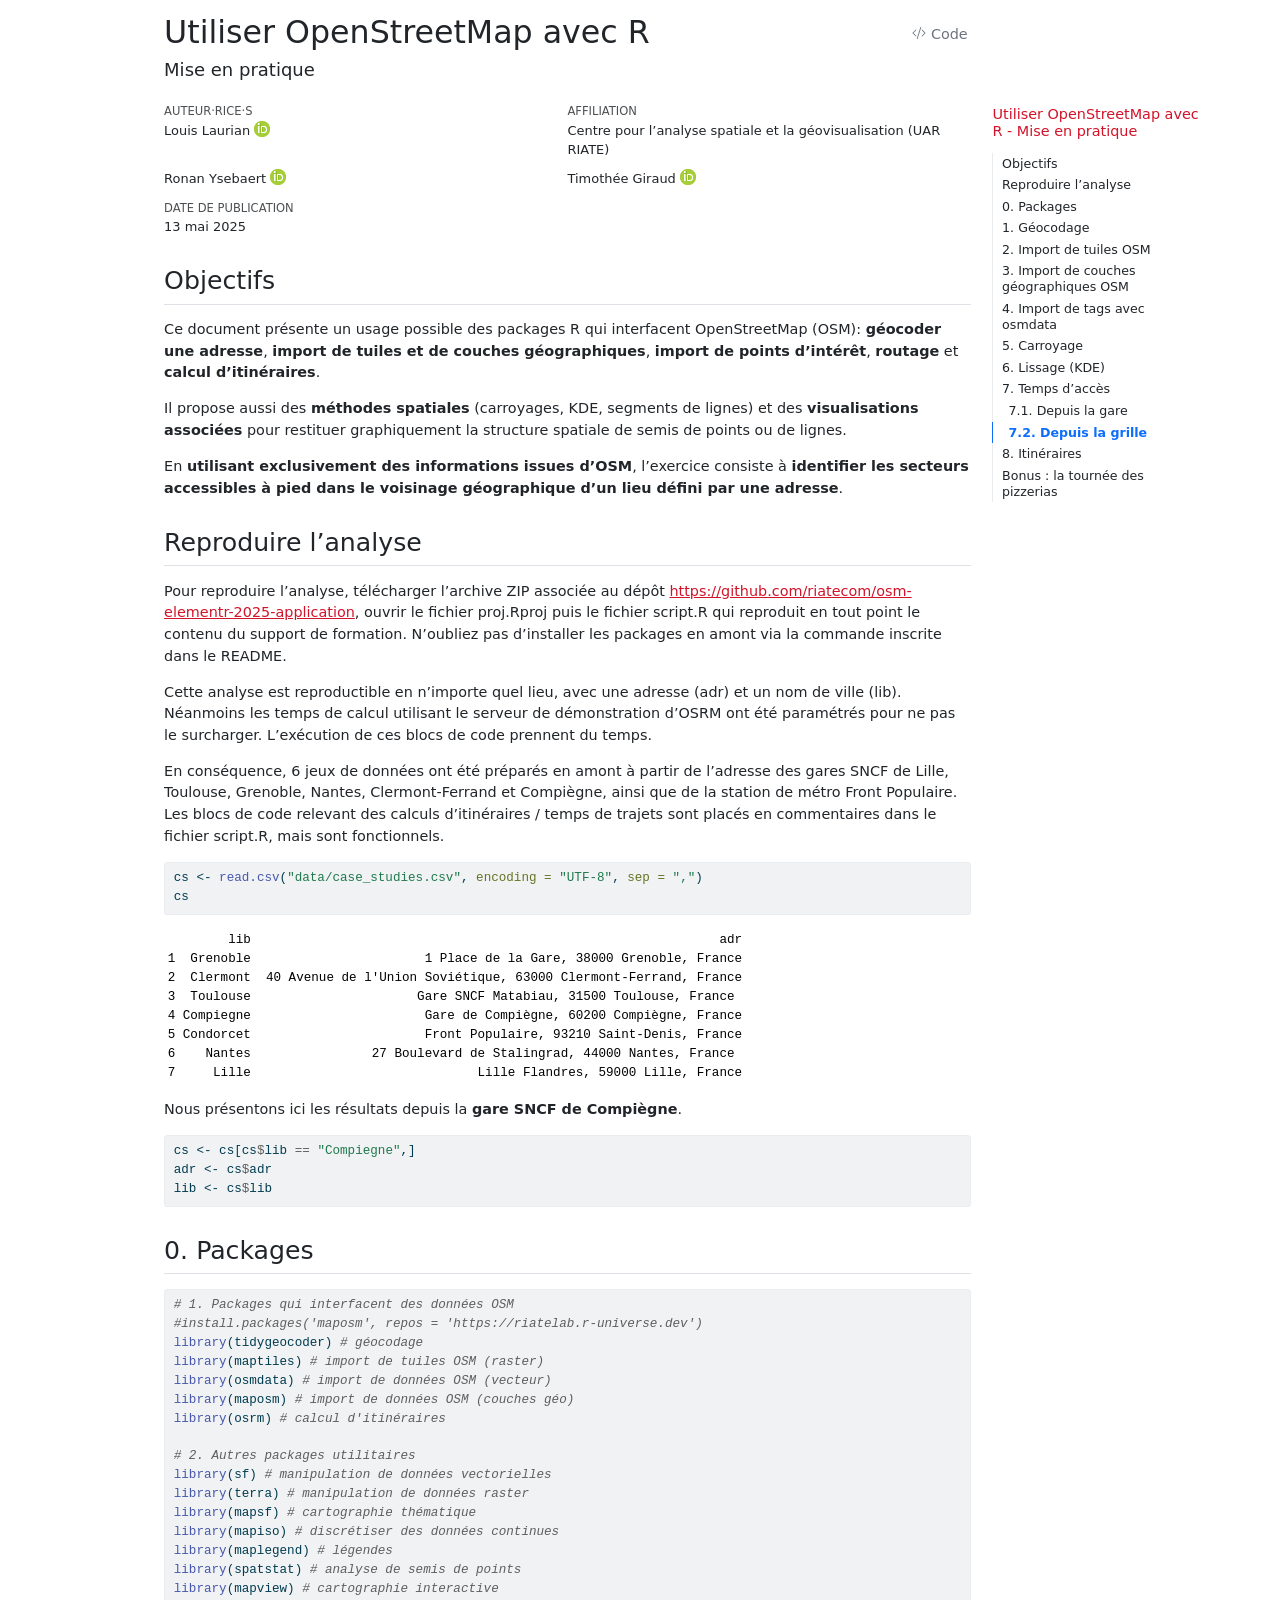
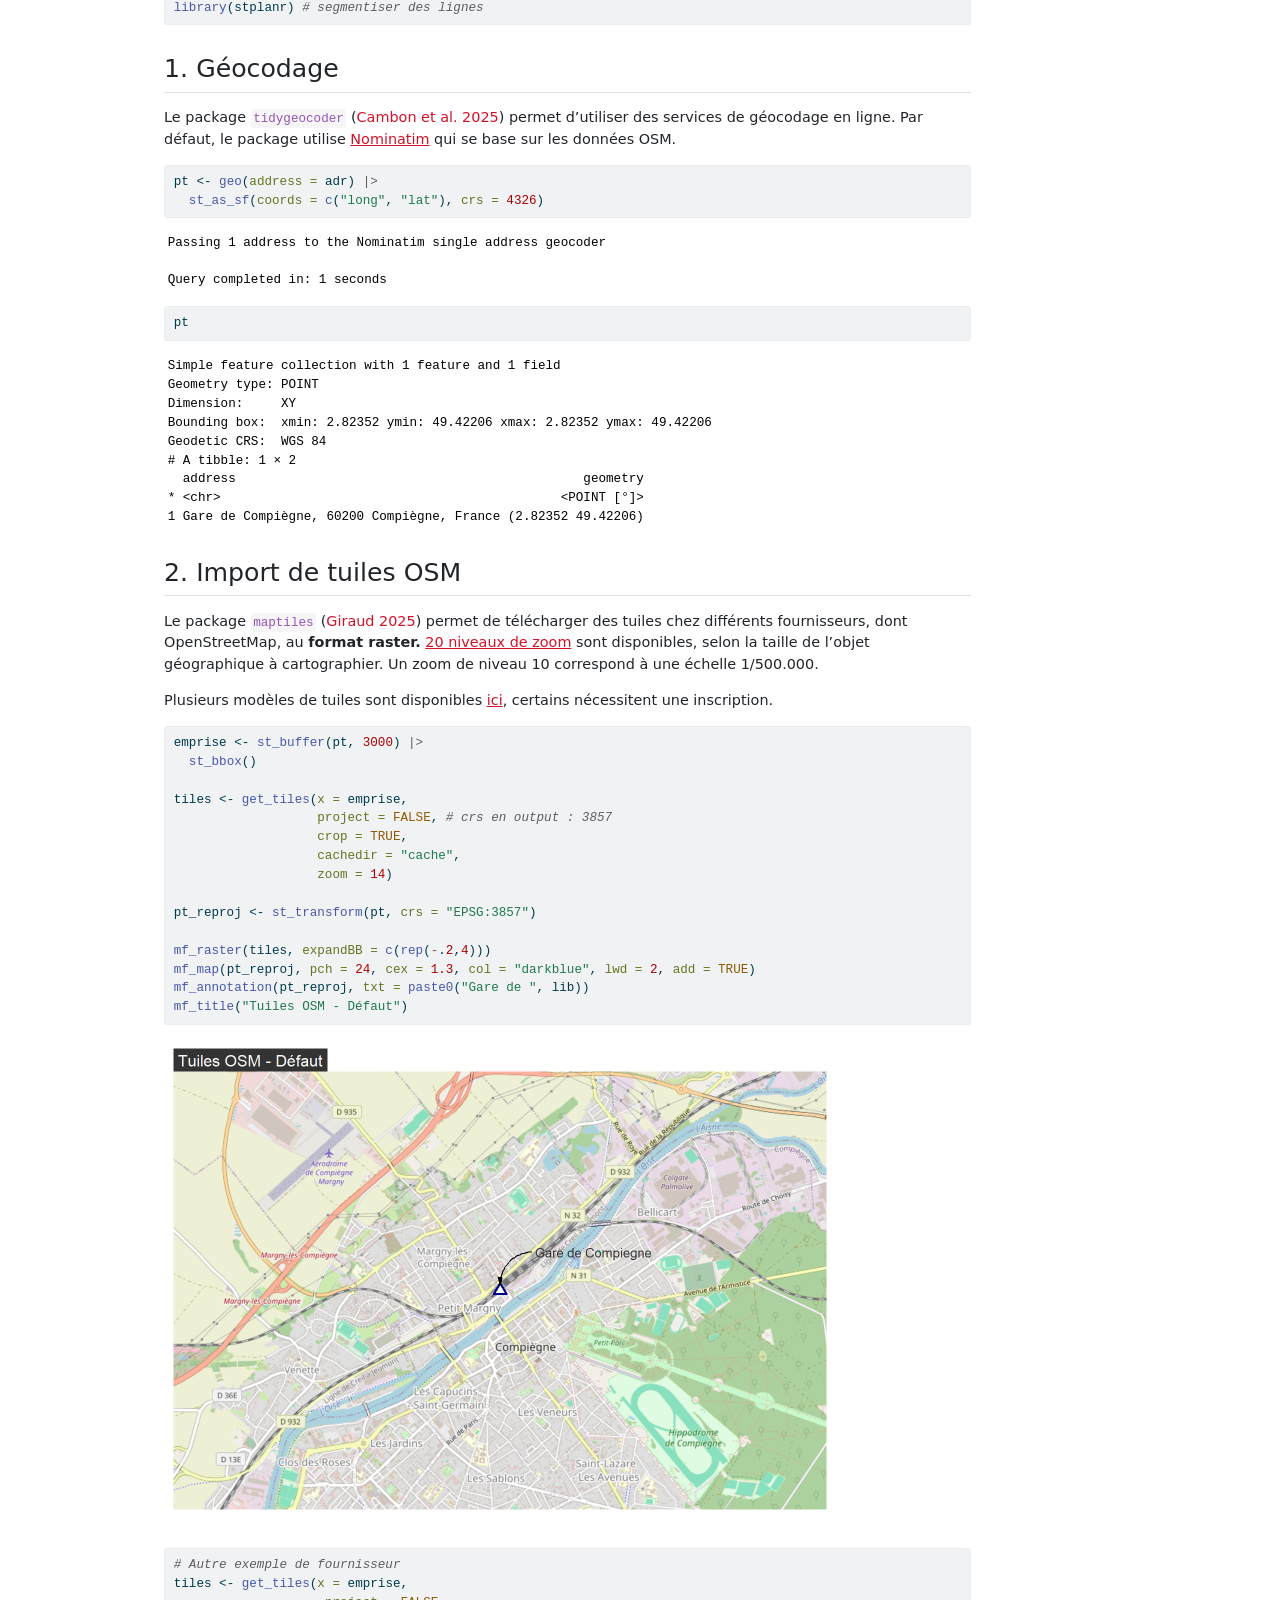
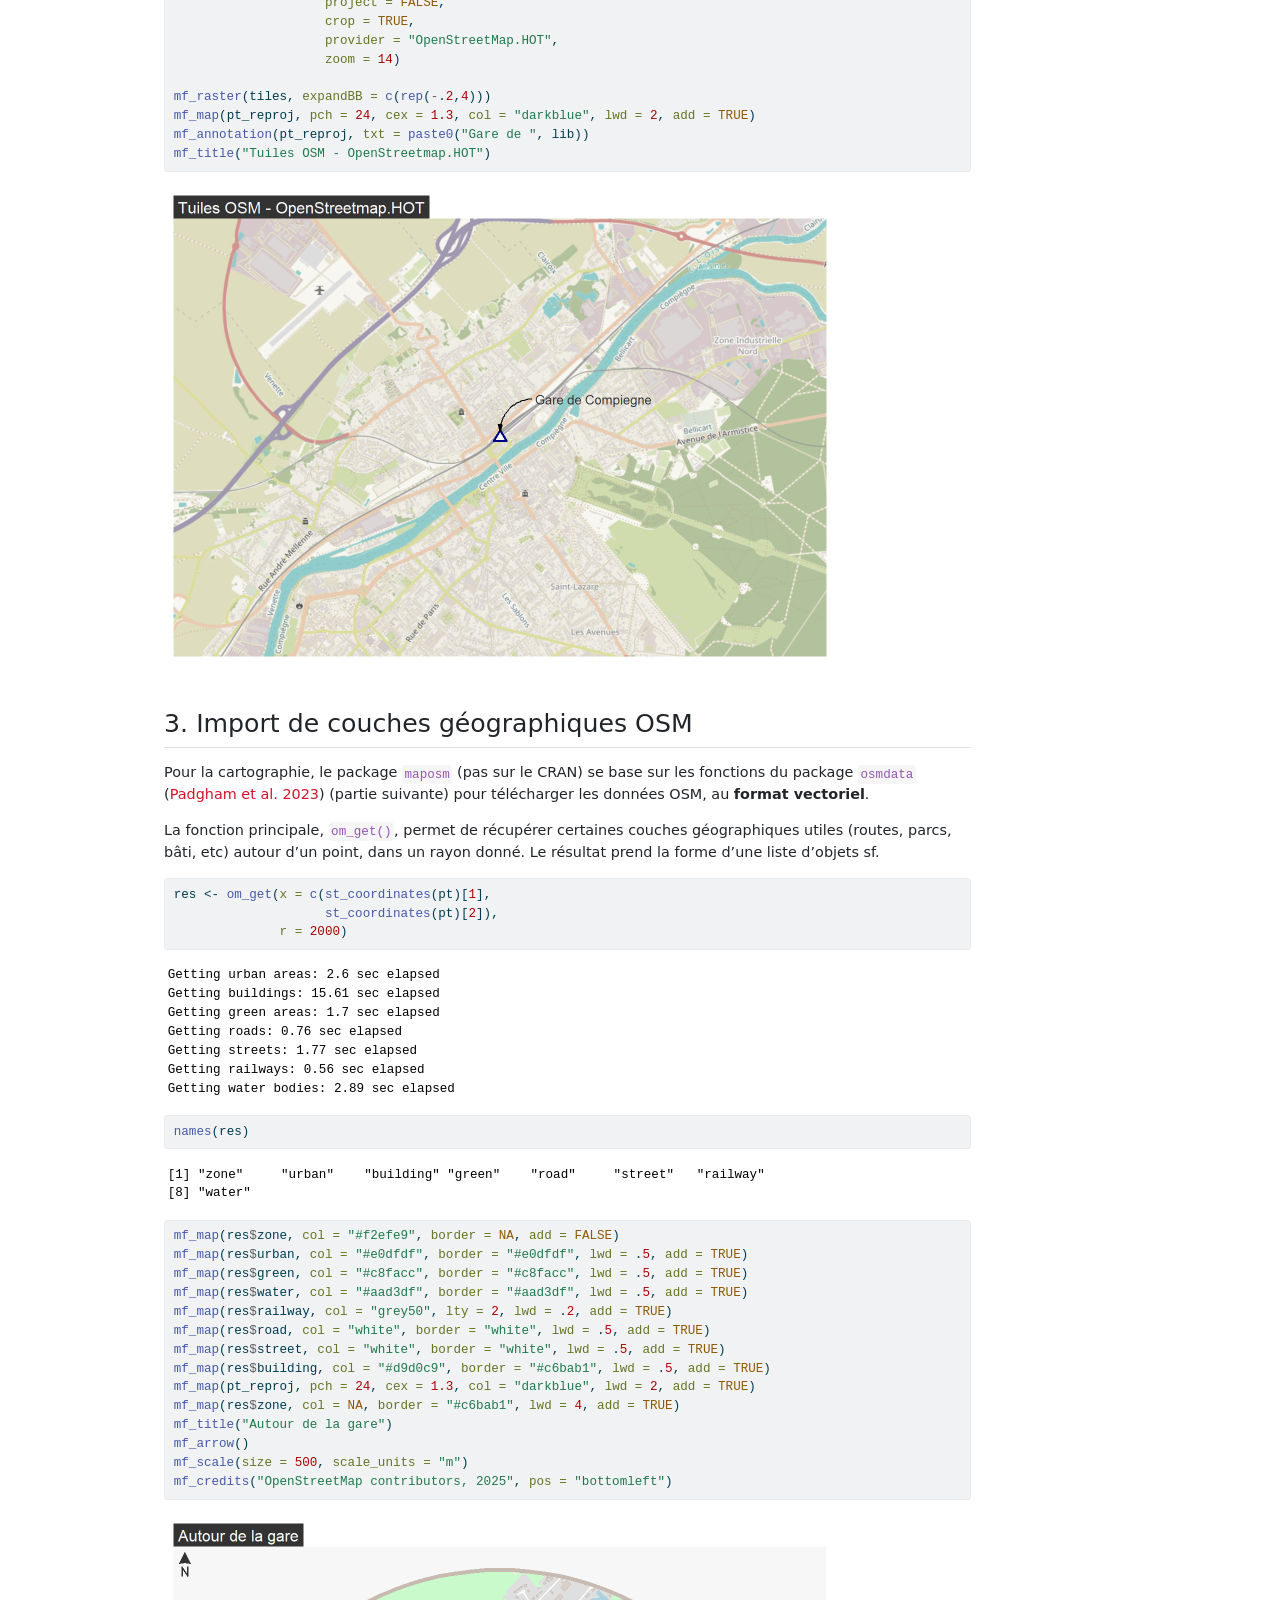
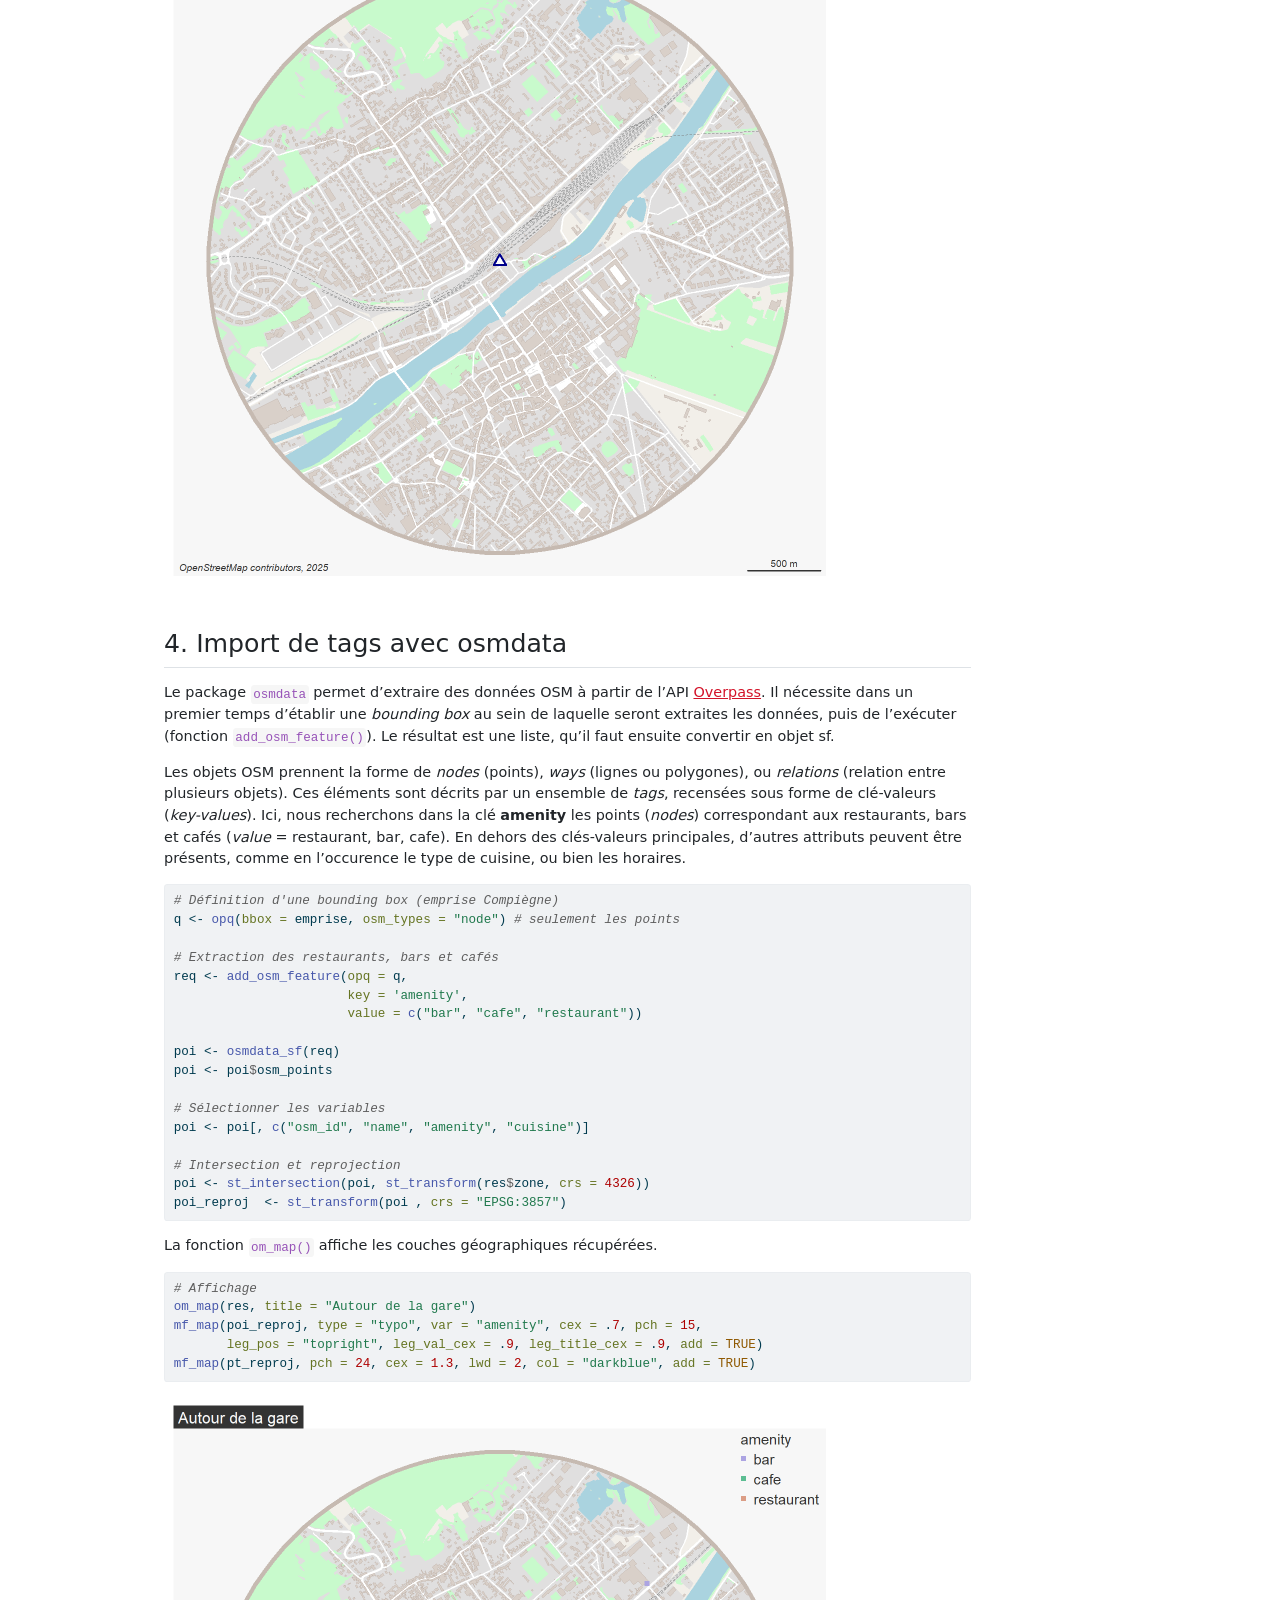
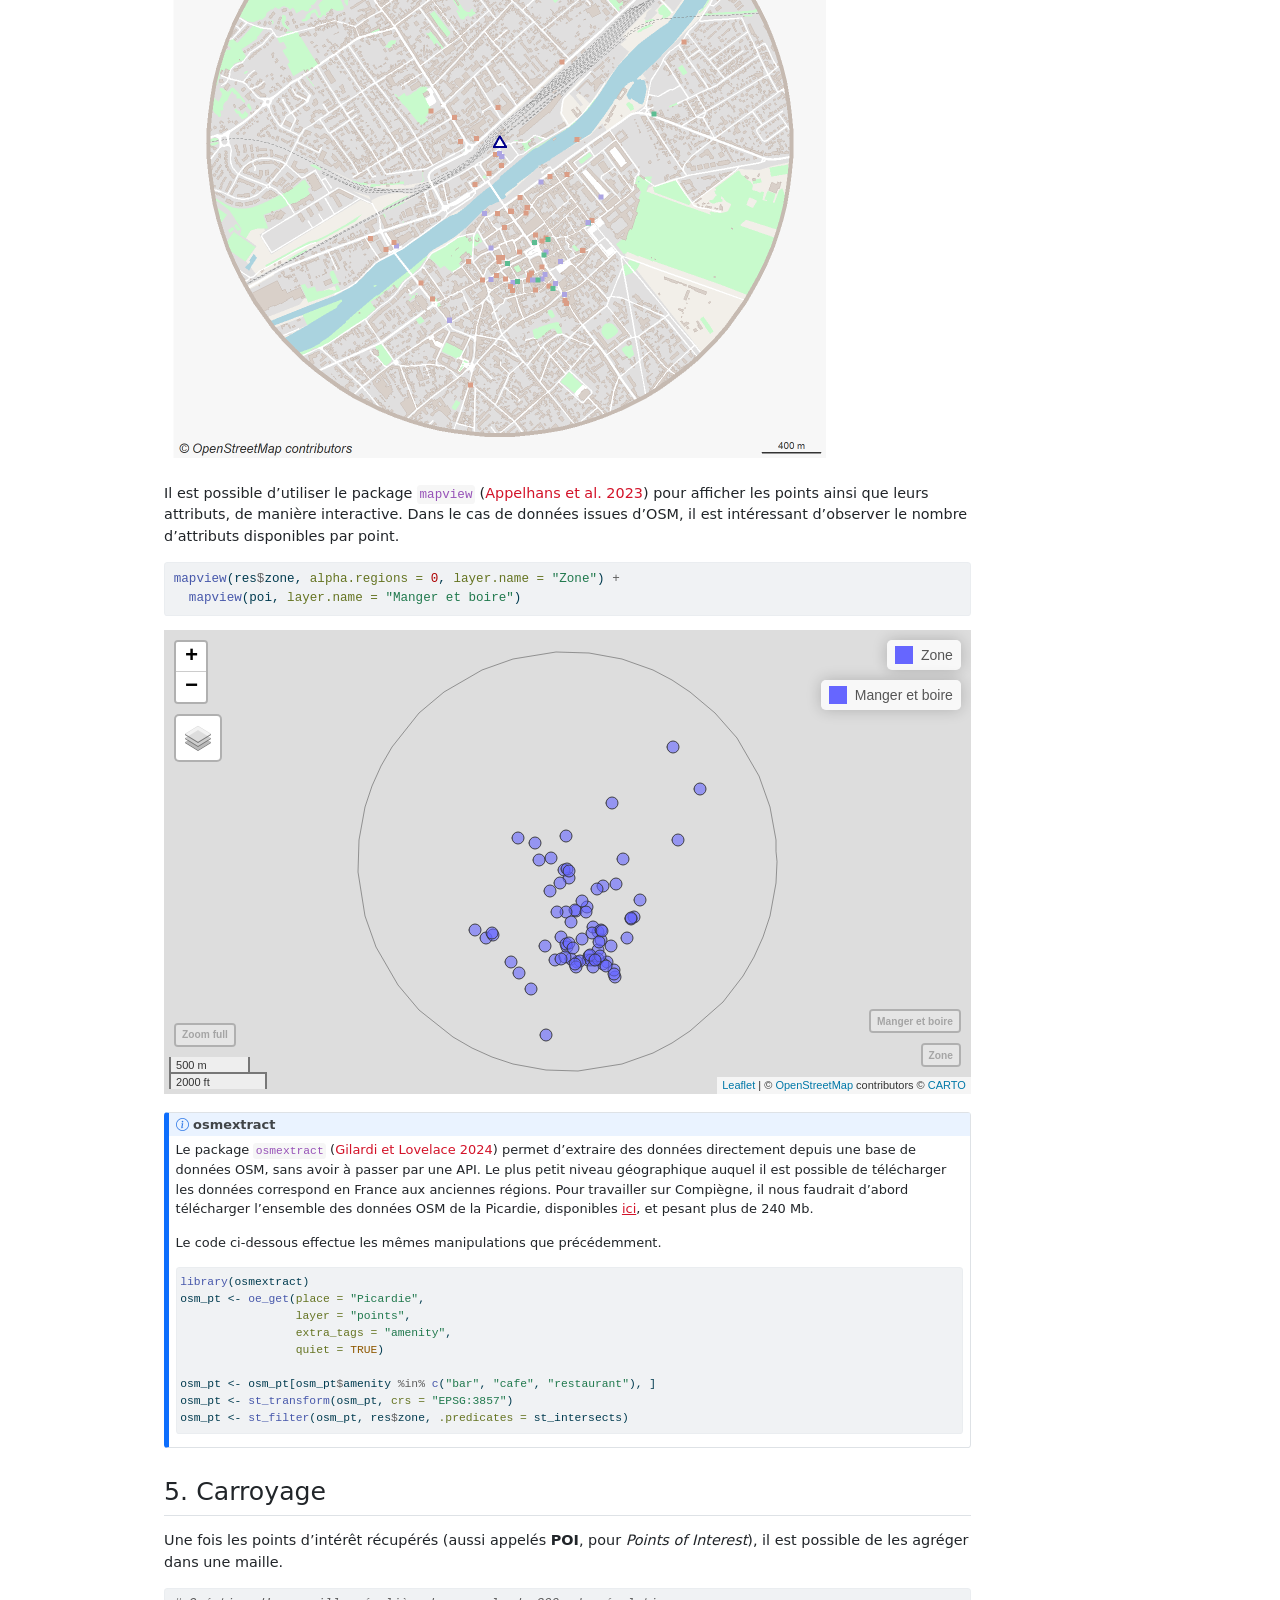
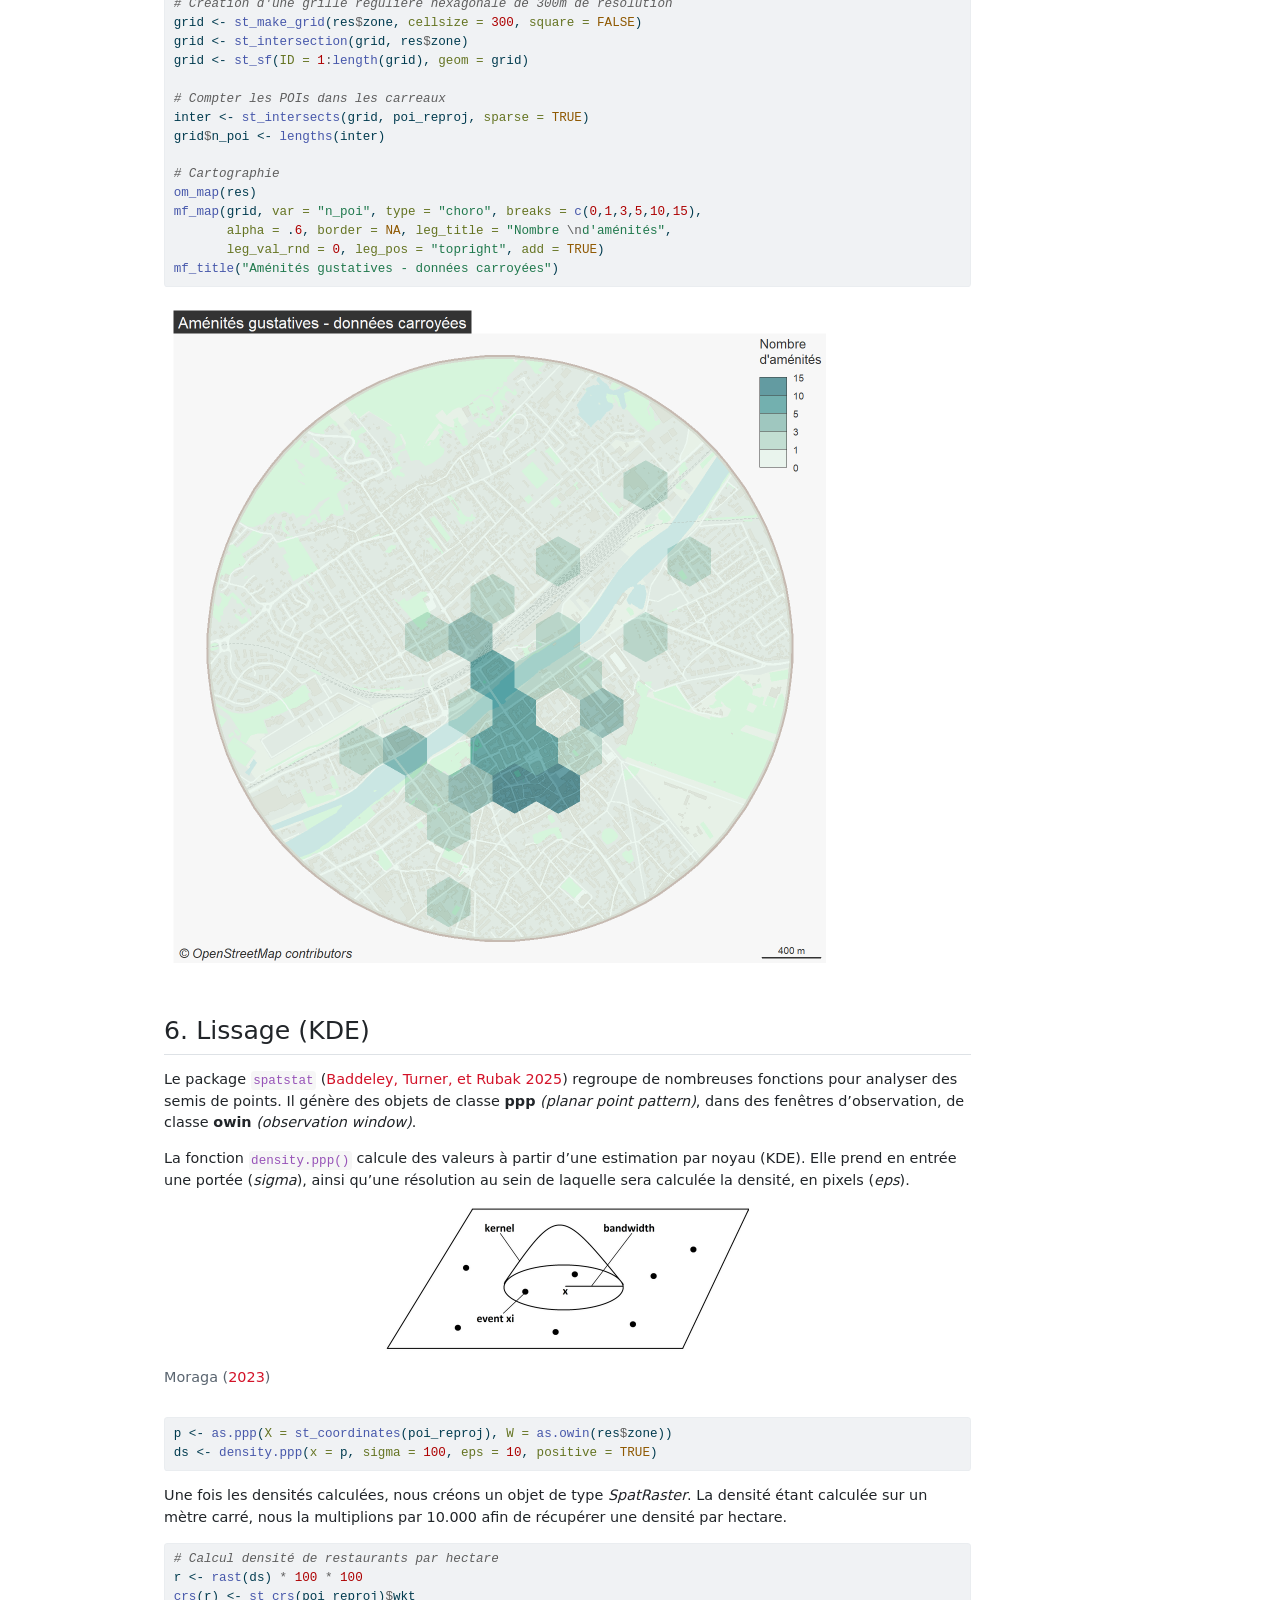
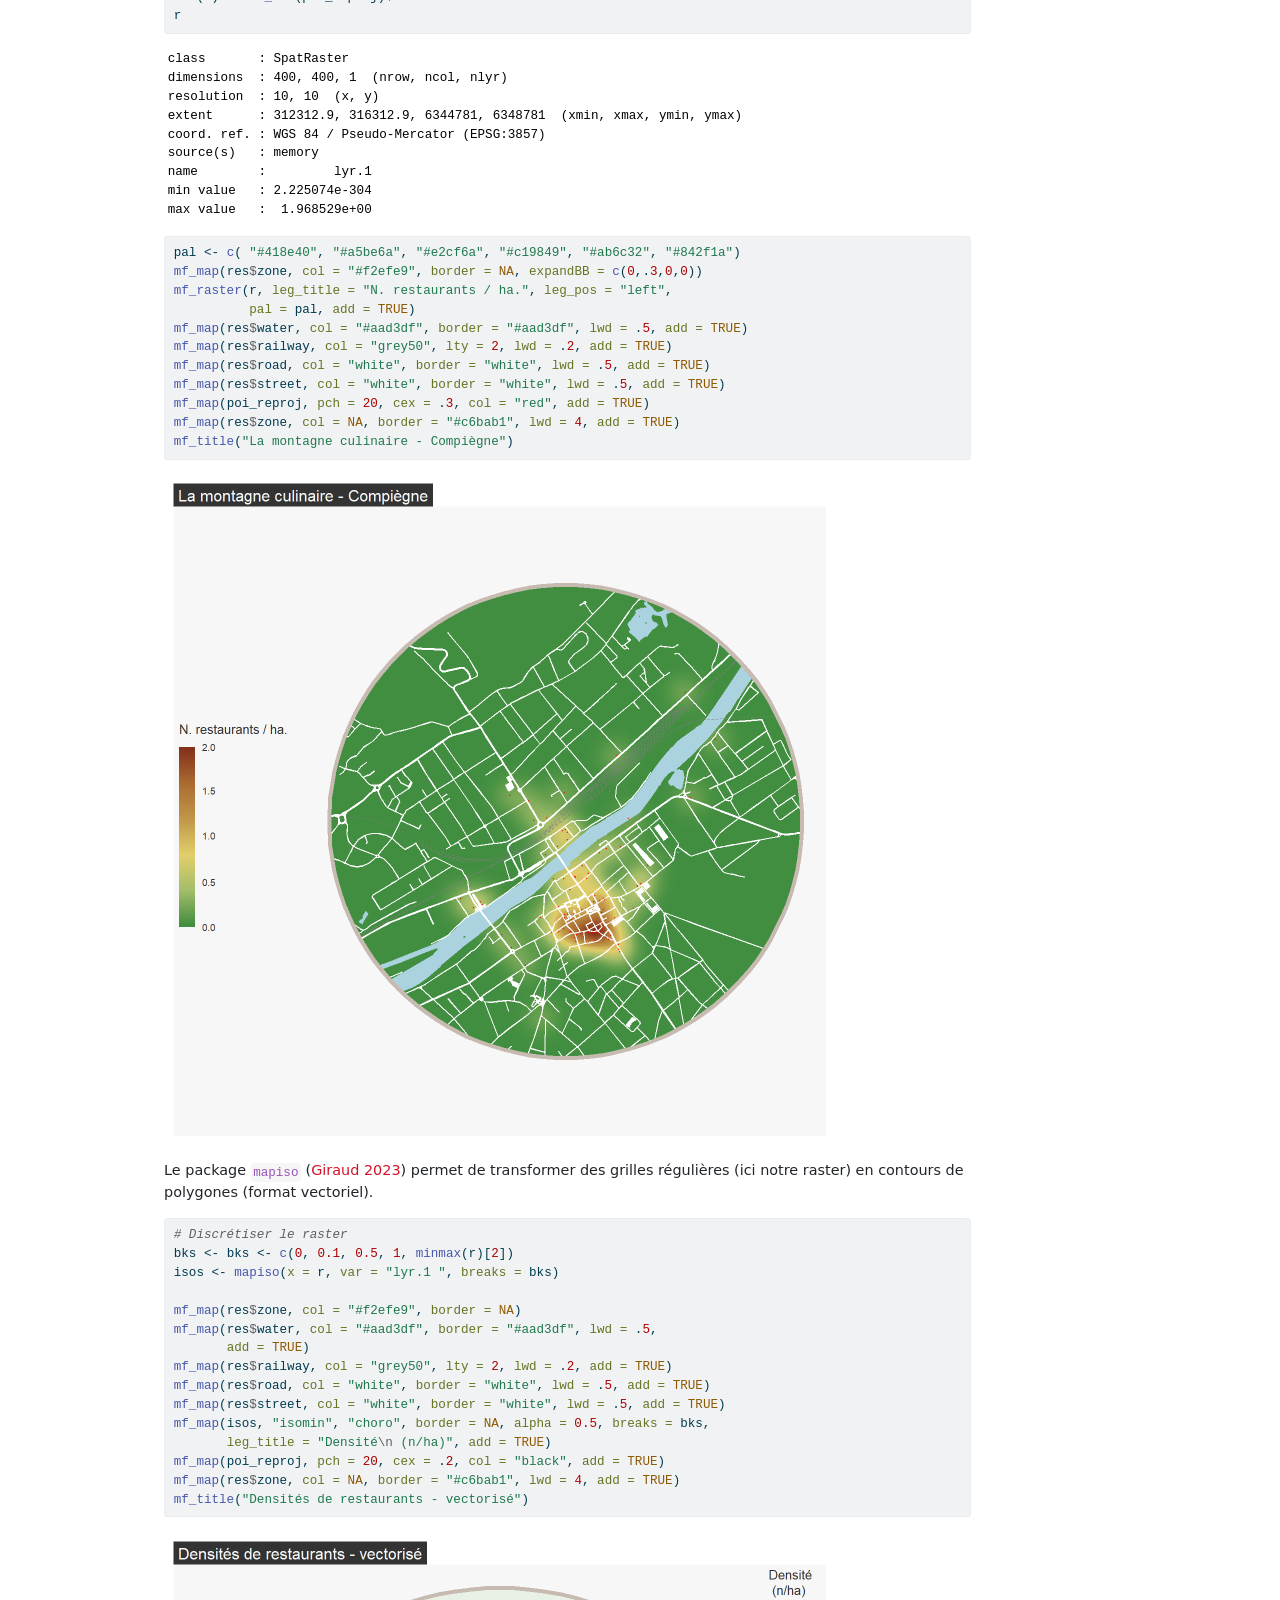
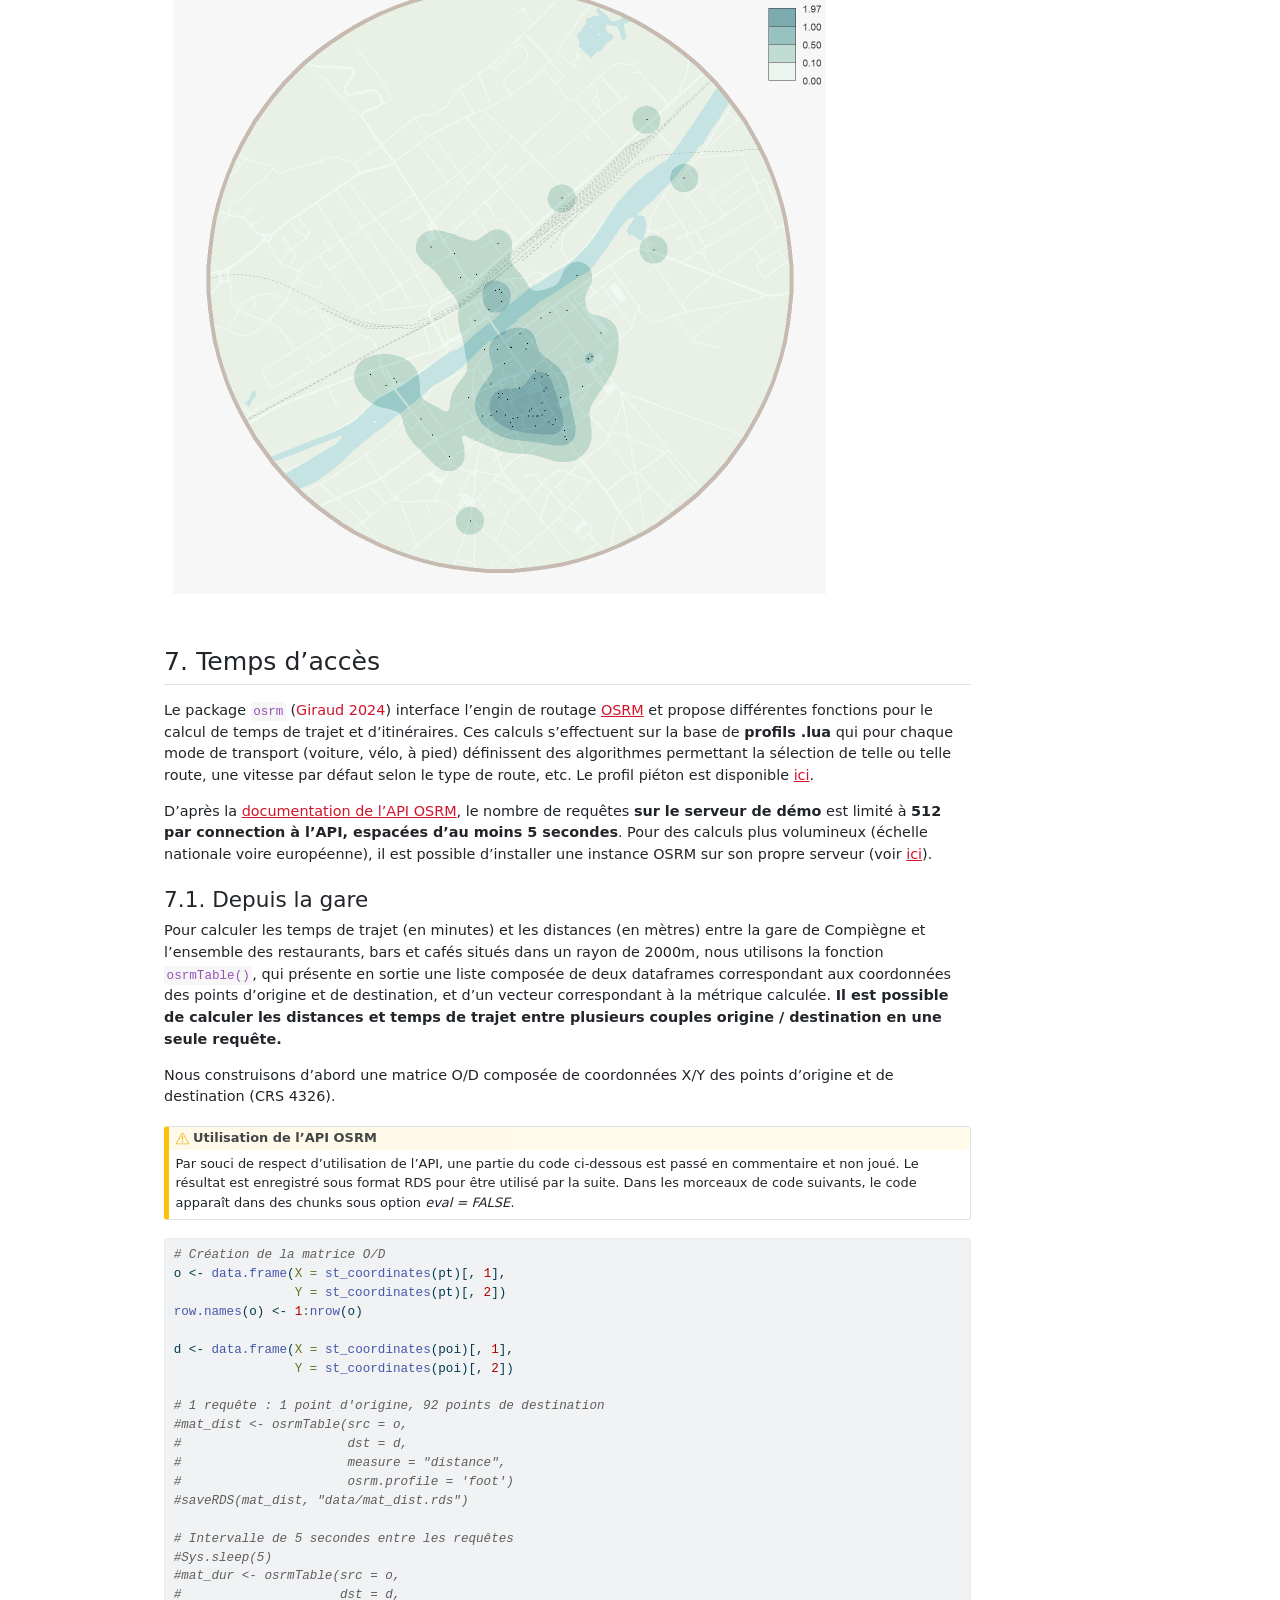
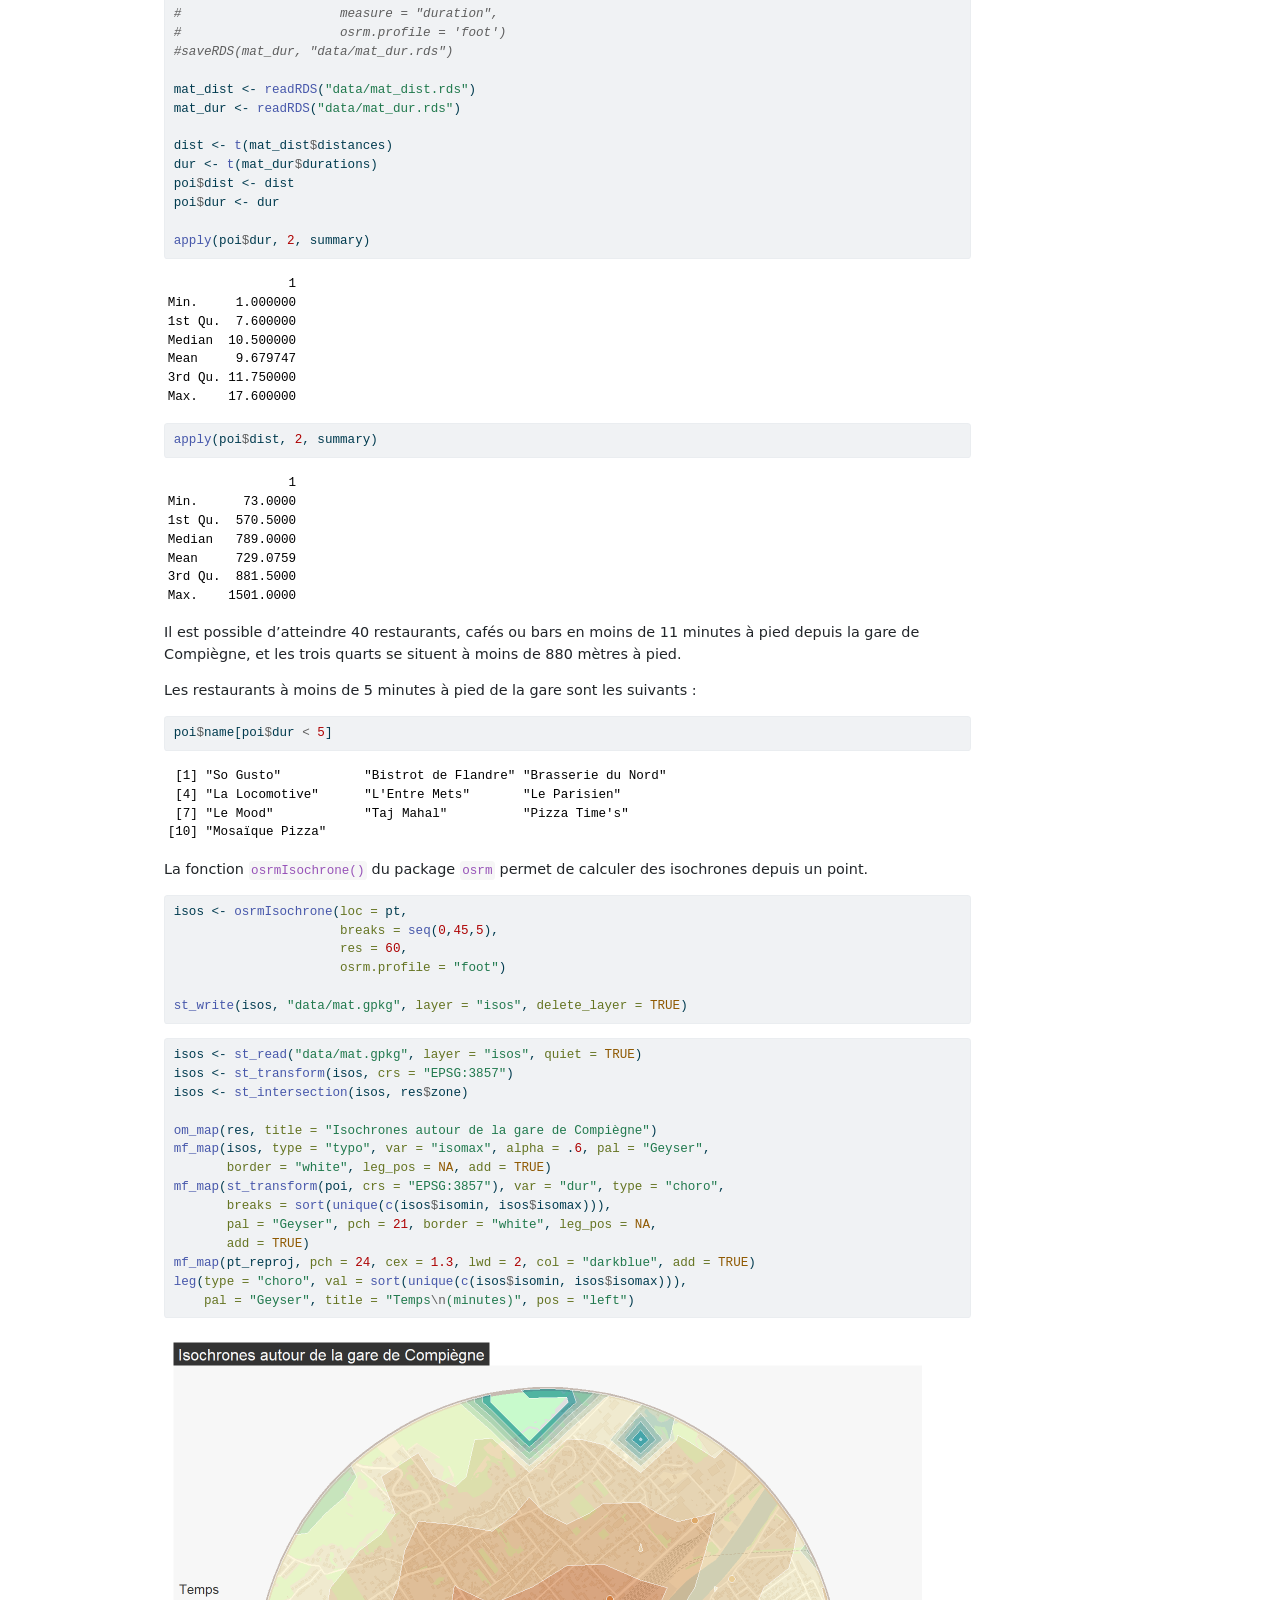
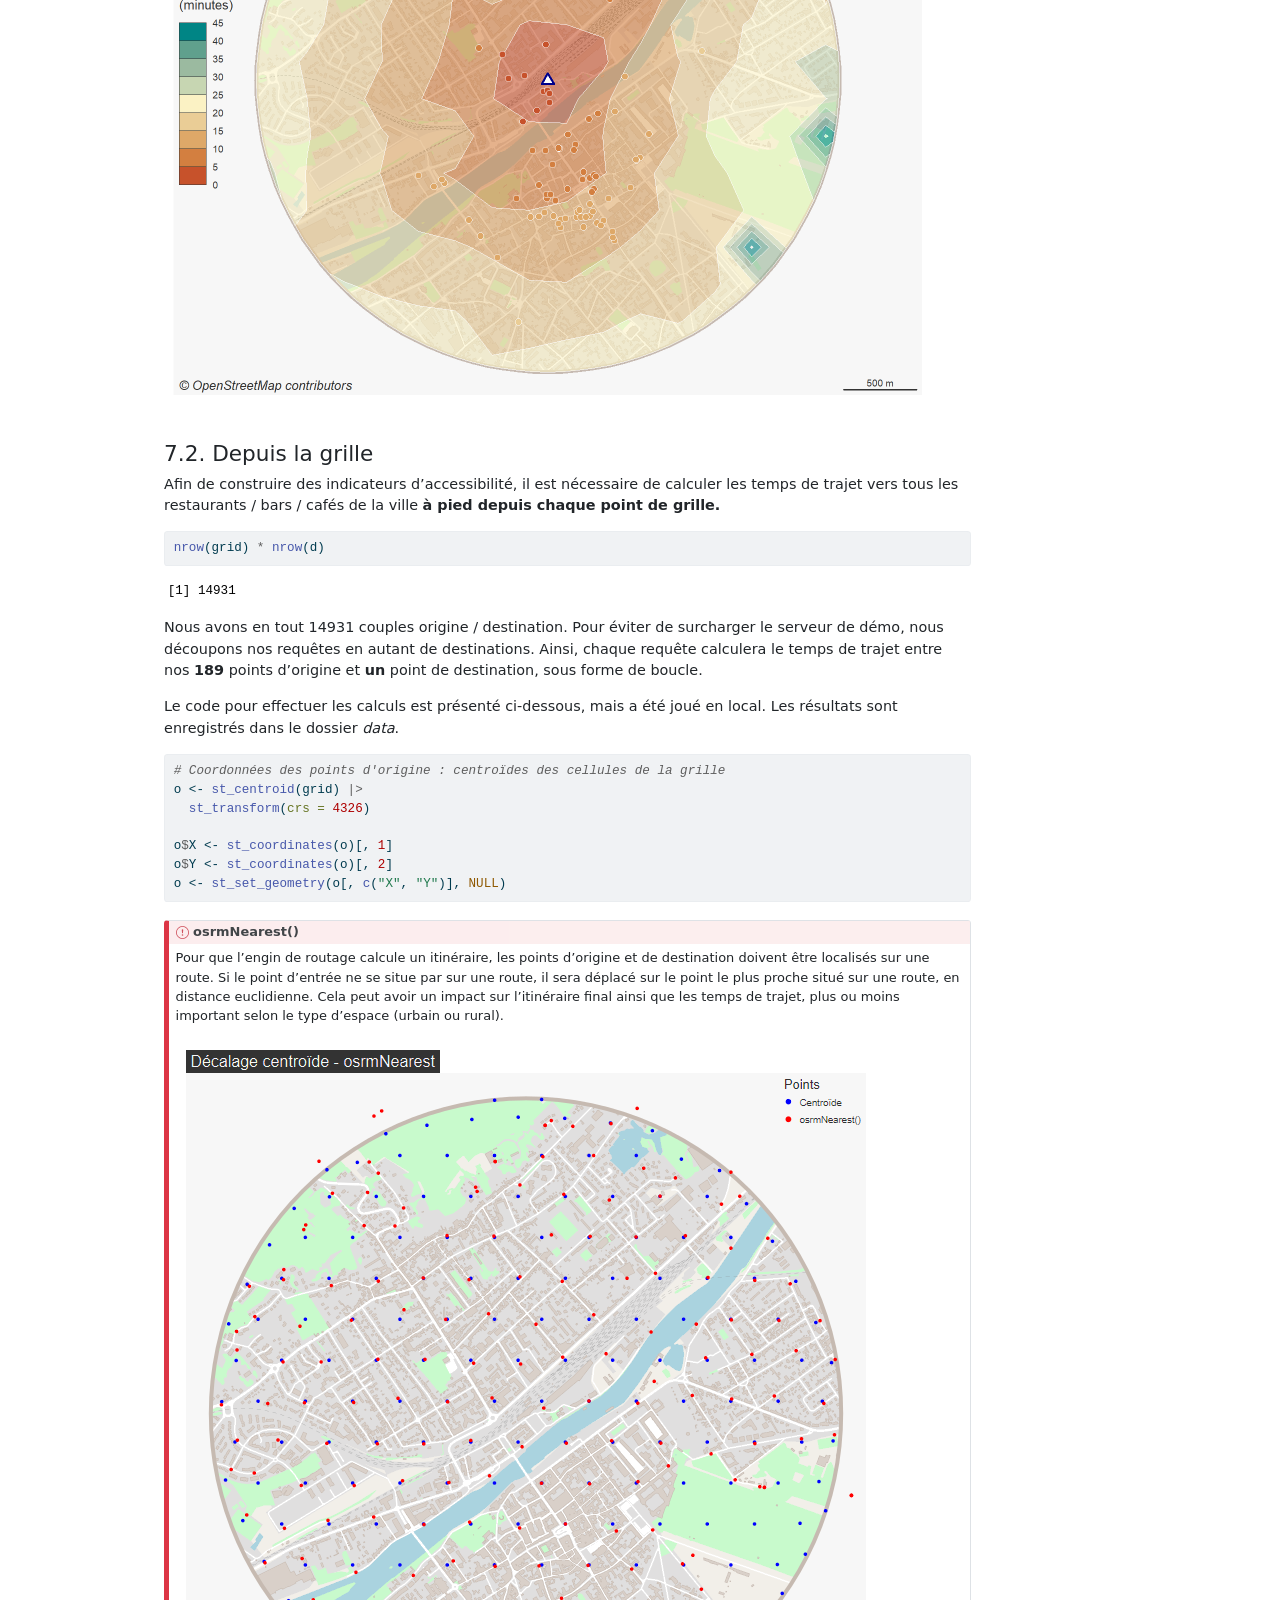
==== index.html @ 45db6214 "dernières retouches" ====
<!DOCTYPE html>
<html xmlns="http://www.w3.org/1999/xhtml" lang="fr" xml:lang="fr"><head>

<meta charset="utf-8">
<meta name="generator" content="quarto-1.2.313">

<meta name="viewport" content="width=device-width, initial-scale=1.0, user-scalable=yes">

<meta name="author" content="Louis Laurian">
<meta name="author" content="Ronan Ysebaert">
<meta name="author" content="Timothée Giraud">

<title>Utiliser OpenStreetMap avec R</title>
<style>
code{white-space: pre-wrap;}
span.smallcaps{font-variant: small-caps;}
div.columns{display: flex; gap: min(4vw, 1.5em);}
div.column{flex: auto; overflow-x: auto;}
div.hanging-indent{margin-left: 1.5em; text-indent: -1.5em;}
ul.task-list{list-style: none;}
ul.task-list li input[type="checkbox"] {
width: 0.8em;
margin: 0 0.8em 0.2em -1.6em;
vertical-align: middle;
}
pre > code.sourceCode { white-space: pre; position: relative; }
pre > code.sourceCode > span { display: inline-block; line-height: 1.25; }
pre > code.sourceCode > span:empty { height: 1.2em; }
.sourceCode { overflow: visible; }
code.sourceCode > span { color: inherit; text-decoration: inherit; }
div.sourceCode { margin: 1em 0; }
pre.sourceCode { margin: 0; }
@media screen {
div.sourceCode { overflow: auto; }
}
@media print {
pre > code.sourceCode { white-space: pre-wrap; }
pre > code.sourceCode > span { text-indent: -5em; padding-left: 5em; }
}
pre.numberSource code
{ counter-reset: source-line 0; }
pre.numberSource code > span
{ position: relative; left: -4em; counter-increment: source-line; }
pre.numberSource code > span > a:first-child::before
{ content: counter(source-line);
position: relative; left: -1em; text-align: right; vertical-align: baseline;
border: none; display: inline-block;
-webkit-touch-callout: none; -webkit-user-select: none;
-khtml-user-select: none; -moz-user-select: none;
-ms-user-select: none; user-select: none;
padding: 0 4px; width: 4em;
color: #aaaaaa;
}
pre.numberSource { margin-left: 3em; border-left: 1px solid #aaaaaa; padding-left: 4px; }
div.sourceCode
{ }
@media screen {
pre > code.sourceCode > span > a:first-child::before { text-decoration: underline; }
}
code span.al { color: #ff0000; font-weight: bold; } 
code span.an { color: #60a0b0; font-weight: bold; font-style: italic; } 
code span.at { color: #7d9029; } 
code span.bn { color: #40a070; } 
code span.bu { color: #008000; } 
code span.cf { color: #007020; font-weight: bold; } 
code span.ch { color: #4070a0; } 
code span.cn { color: #880000; } 
code span.co { color: #60a0b0; font-style: italic; } 
code span.cv { color: #60a0b0; font-weight: bold; font-style: italic; } 
code span.do { color: #ba2121; font-style: italic; } 
code span.dt { color: #902000; } 
code span.dv { color: #40a070; } 
code span.er { color: #ff0000; font-weight: bold; } 
code span.ex { } 
code span.fl { color: #40a070; } 
code span.fu { color: #06287e; } 
code span.im { color: #008000; font-weight: bold; } 
code span.in { color: #60a0b0; font-weight: bold; font-style: italic; } 
code span.kw { color: #007020; font-weight: bold; } 
code span.op { color: #666666; } 
code span.ot { color: #007020; } 
code span.pp { color: #bc7a00; } 
code span.sc { color: #4070a0; } 
code span.ss { color: #bb6688; } 
code span.st { color: #4070a0; } 
code span.va { color: #19177c; } 
code span.vs { color: #4070a0; } 
code span.wa { color: #60a0b0; font-weight: bold; font-style: italic; } 
div.csl-bib-body { }
div.csl-entry {
clear: both;
}
.hanging div.csl-entry {
margin-left:2em;
text-indent:-2em;
}
div.csl-left-margin {
min-width:2em;
float:left;
}
div.csl-right-inline {
margin-left:2em;
padding-left:1em;
}
div.csl-indent {
margin-left: 2em;
}
</style>


<script>/*!
 * clipboard.js v2.0.10
 * https://clipboardjs.com/
 *
 * Licensed MIT © Zeno Rocha
 */
!function(t,e){"object"==typeof exports&&"object"==typeof module?module.exports=e():"function"==typeof define&&define.amd?define([],e):"object"==typeof exports?exports.ClipboardJS=e():t.ClipboardJS=e()}(this,function(){return n={686:function(t,e,n){"use strict";n.d(e,{default:function(){return o}});var e=n(279),i=n.n(e),e=n(370),u=n.n(e),e=n(817),c=n.n(e);function a(t){try{return document.execCommand(t)}catch(t){return}}var f=function(t){t=c()(t);return a("cut"),t};var l=function(t){var e,n,o,r=1<arguments.length&&void 0!==arguments[1]?arguments[1]:{container:document.body},i="";return"string"==typeof t?(e=t,n="rtl"===document.documentElement.getAttribute("dir"),(o=document.createElement("textarea")).style.fontSize="12pt",o.style.border="0",o.style.padding="0",o.style.margin="0",o.style.position="absolute",o.style[n?"right":"left"]="-9999px",n=window.pageYOffset||document.documentElement.scrollTop,o.style.top="".concat(n,"px"),o.setAttribute("readonly",""),o.value=e,o=o,r.container.appendChild(o),i=c()(o),a("copy"),o.remove()):(i=c()(t),a("copy")),i};function r(t){return(r="function"==typeof Symbol&&"symbol"==typeof Symbol.iterator?function(t){return typeof t}:function(t){return t&&"function"==typeof Symbol&&t.constructor===Symbol&&t!==Symbol.prototype?"symbol":typeof t})(t)}var s=function(){var t=0<arguments.length&&void 0!==arguments[0]?arguments[0]:{},e=t.action,n=void 0===e?"copy":e,o=t.container,e=t.target,t=t.text;if("copy"!==n&&"cut"!==n)throw new Error('Invalid "action" value, use either "copy" or "cut"');if(void 0!==e){if(!e||"object"!==r(e)||1!==e.nodeType)throw new Error('Invalid "target" value, use a valid Element');if("copy"===n&&e.hasAttribute("disabled"))throw new Error('Invalid "target" attribute. Please use "readonly" instead of "disabled" attribute');if("cut"===n&&(e.hasAttribute("readonly")||e.hasAttribute("disabled")))throw new Error('Invalid "target" attribute. You can\'t cut text from elements with "readonly" or "disabled" attributes')}return t?l(t,{container:o}):e?"cut"===n?f(e):l(e,{container:o}):void 0};function p(t){return(p="function"==typeof Symbol&&"symbol"==typeof Symbol.iterator?function(t){return typeof t}:function(t){return t&&"function"==typeof Symbol&&t.constructor===Symbol&&t!==Symbol.prototype?"symbol":typeof t})(t)}function d(t,e){for(var n=0;n<e.length;n++){var o=e[n];o.enumerable=o.enumerable||!1,o.configurable=!0,"value"in o&&(o.writable=!0),Object.defineProperty(t,o.key,o)}}function y(t,e){return(y=Object.setPrototypeOf||function(t,e){return t.__proto__=e,t})(t,e)}function h(n){var o=function(){if("undefined"==typeof Reflect||!Reflect.construct)return!1;if(Reflect.construct.sham)return!1;if("function"==typeof Proxy)return!0;try{return Date.prototype.toString.call(Reflect.construct(Date,[],function(){})),!0}catch(t){return!1}}();return function(){var t,e=m(n);return t=o?(t=m(this).constructor,Reflect.construct(e,arguments,t)):e.apply(this,arguments),e=this,!(t=t)||"object"!==p(t)&&"function"!=typeof t?function(t){if(void 0!==t)return t;throw new ReferenceError("this hasn't been initialised - super() hasn't been called")}(e):t}}function m(t){return(m=Object.setPrototypeOf?Object.getPrototypeOf:function(t){return t.__proto__||Object.getPrototypeOf(t)})(t)}function v(t,e){t="data-clipboard-".concat(t);if(e.hasAttribute(t))return e.getAttribute(t)}var o=function(){!function(t,e){if("function"!=typeof e&&null!==e)throw new TypeError("Super expression must either be null or a function");t.prototype=Object.create(e&&e.prototype,{constructor:{value:t,writable:!0,configurable:!0}}),e&&y(t,e)}(r,i());var t,e,n,o=h(r);function r(t,e){var n;return function(t){if(!(t instanceof r))throw new TypeError("Cannot call a class as a function")}(this),(n=o.call(this)).resolveOptions(e),n.listenClick(t),n}return t=r,n=[{key:"copy",value:function(t){var e=1<arguments.length&&void 0!==arguments[1]?arguments[1]:{container:document.body};return l(t,e)}},{key:"cut",value:function(t){return f(t)}},{key:"isSupported",value:function(){var t=0<arguments.length&&void 0!==arguments[0]?arguments[0]:["copy","cut"],t="string"==typeof t?[t]:t,e=!!document.queryCommandSupported;return t.forEach(function(t){e=e&&!!document.queryCommandSupported(t)}),e}}],(e=[{key:"resolveOptions",value:function(){var t=0<arguments.length&&void 0!==arguments[0]?arguments[0]:{};this.action="function"==typeof t.action?t.action:this.defaultAction,this.target="function"==typeof t.target?t.target:this.defaultTarget,this.text="function"==typeof t.text?t.text:this.defaultText,this.container="object"===p(t.container)?t.container:document.body}},{key:"listenClick",value:function(t){var e=this;this.listener=u()(t,"click",function(t){return e.onClick(t)})}},{key:"onClick",value:function(t){var e=t.delegateTarget||t.currentTarget,n=this.action(e)||"copy",t=s({action:n,container:this.container,target:this.target(e),text:this.text(e)});this.emit(t?"success":"error",{action:n,text:t,trigger:e,clearSelection:function(){e&&e.focus(),document.activeElement.blur(),window.getSelection().removeAllRanges()}})}},{key:"defaultAction",value:function(t){return v("action",t)}},{key:"defaultTarget",value:function(t){t=v("target",t);if(t)return document.querySelector(t)}},{key:"defaultText",value:function(t){return v("text",t)}},{key:"destroy",value:function(){this.listener.destroy()}}])&&d(t.prototype,e),n&&d(t,n),r}()},828:function(t){var e;"undefined"==typeof Element||Element.prototype.matches||((e=Element.prototype).matches=e.matchesSelector||e.mozMatchesSelector||e.msMatchesSelector||e.oMatchesSelector||e.webkitMatchesSelector),t.exports=function(t,e){for(;t&&9!==t.nodeType;){if("function"==typeof t.matches&&t.matches(e))return t;t=t.parentNode}}},438:function(t,e,n){var u=n(828);function i(t,e,n,o,r){var i=function(e,n,t,o){return function(t){t.delegateTarget=u(t.target,n),t.delegateTarget&&o.call(e,t)}}.apply(this,arguments);return t.addEventListener(n,i,r),{destroy:function(){t.removeEventListener(n,i,r)}}}t.exports=function(t,e,n,o,r){return"function"==typeof t.addEventListener?i.apply(null,arguments):"function"==typeof n?i.bind(null,document).apply(null,arguments):("string"==typeof t&&(t=document.querySelectorAll(t)),Array.prototype.map.call(t,function(t){return i(t,e,n,o,r)}))}},879:function(t,n){n.node=function(t){return void 0!==t&&t instanceof HTMLElement&&1===t.nodeType},n.nodeList=function(t){var e=Object.prototype.toString.call(t);return void 0!==t&&("[object NodeList]"===e||"[object HTMLCollection]"===e)&&"length"in t&&(0===t.length||n.node(t[0]))},n.string=function(t){return"string"==typeof t||t instanceof String},n.fn=function(t){return"[object Function]"===Object.prototype.toString.call(t)}},370:function(t,e,n){var f=n(879),l=n(438);t.exports=function(t,e,n){if(!t&&!e&&!n)throw new Error("Missing required arguments");if(!f.string(e))throw new TypeError("Second argument must be a String");if(!f.fn(n))throw new TypeError("Third argument must be a Function");if(f.node(t))return c=e,a=n,(u=t).addEventListener(c,a),{destroy:function(){u.removeEventListener(c,a)}};if(f.nodeList(t))return o=t,r=e,i=n,Array.prototype.forEach.call(o,function(t){t.addEventListener(r,i)}),{destroy:function(){Array.prototype.forEach.call(o,function(t){t.removeEventListener(r,i)})}};if(f.string(t))return t=t,e=e,n=n,l(document.body,t,e,n);throw new TypeError("First argument must be a String, HTMLElement, HTMLCollection, or NodeList");var o,r,i,u,c,a}},817:function(t){t.exports=function(t){var e,n="SELECT"===t.nodeName?(t.focus(),t.value):"INPUT"===t.nodeName||"TEXTAREA"===t.nodeName?((e=t.hasAttribute("readonly"))||t.setAttribute("readonly",""),t.select(),t.setSelectionRange(0,t.value.length),e||t.removeAttribute("readonly"),t.value):(t.hasAttribute("contenteditable")&&t.focus(),n=window.getSelection(),(e=document.createRange()).selectNodeContents(t),n.removeAllRanges(),n.addRange(e),n.toString());return n}},279:function(t){function e(){}e.prototype={on:function(t,e,n){var o=this.e||(this.e={});return(o[t]||(o[t]=[])).push({fn:e,ctx:n}),this},once:function(t,e,n){var o=this;function r(){o.off(t,r),e.apply(n,arguments)}return r._=e,this.on(t,r,n)},emit:function(t){for(var e=[].slice.call(arguments,1),n=((this.e||(this.e={}))[t]||[]).slice(),o=0,r=n.length;o<r;o++)n[o].fn.apply(n[o].ctx,e);return this},off:function(t,e){var n=this.e||(this.e={}),o=n[t],r=[];if(o&&e)for(var i=0,u=o.length;i<u;i++)o[i].fn!==e&&o[i].fn._!==e&&r.push(o[i]);return r.length?n[t]=r:delete n[t],this}},t.exports=e,t.exports.TinyEmitter=e}},r={},o.n=function(t){var e=t&&t.__esModule?function(){return t.default}:function(){return t};return o.d(e,{a:e}),e},o.d=function(t,e){for(var n in e)o.o(e,n)&&!o.o(t,n)&&Object.defineProperty(t,n,{enumerable:!0,get:e[n]})},o.o=function(t,e){return Object.prototype.hasOwnProperty.call(t,e)},o(686).default;function o(t){if(r[t])return r[t].exports;var e=r[t]={exports:{}};return n[t](e,e.exports,o),e.exports}var n,r});</script>
<script>const sectionChanged = new CustomEvent("quarto-sectionChanged", {
  detail: {},
  bubbles: true,
  cancelable: false,
  composed: false,
});

window.document.addEventListener("DOMContentLoaded", function (_event) {
  const tocEl = window.document.querySelector('nav.toc-active[role="doc-toc"]');
  const sidebarEl = window.document.getElementById("quarto-sidebar");
  const leftTocEl = window.document.getElementById("quarto-sidebar-toc-left");
  const marginSidebarEl = window.document.getElementById(
    "quarto-margin-sidebar"
  );
  // function to determine whether the element has a previous sibling that is active
  const prevSiblingIsActiveLink = (el) => {
    const sibling = el.previousElementSibling;
    if (sibling && sibling.tagName === "A") {
      return sibling.classList.contains("active");
    } else {
      return false;
    }
  };

  // fire slideEnter for bootstrap tab activations (for htmlwidget resize behavior)
  function fireSlideEnter(e) {
    const event = window.document.createEvent("Event");
    event.initEvent("slideenter", true, true);
    window.document.dispatchEvent(event);
  }
  const tabs = window.document.querySelectorAll('a[data-bs-toggle="tab"]');
  tabs.forEach((tab) => {
    tab.addEventListener("shown.bs.tab", fireSlideEnter);
  });

  // fire slideEnter for tabby tab activations (for htmlwidget resize behavior)
  document.addEventListener("tabby", fireSlideEnter, false);

  // Track scrolling and mark TOC links as active
  // get table of contents and sidebar (bail if we don't have at least one)
  const tocLinks = tocEl
    ? [...tocEl.querySelectorAll("a[data-scroll-target]")]
    : [];
  const makeActive = (link) => tocLinks[link].classList.add("active");
  const removeActive = (link) => tocLinks[link].classList.remove("active");
  const removeAllActive = () =>
    [...Array(tocLinks.length).keys()].forEach((link) => removeActive(link));

  // activate the anchor for a section associated with this TOC entry
  tocLinks.forEach((link) => {
    link.addEventListener("click", () => {
      if (link.href.indexOf("#") !== -1) {
        const anchor = link.href.split("#")[1];
        const heading = window.document.querySelector(
          `[data-anchor-id=${anchor}]`
        );
        if (heading) {
          // Add the class
          heading.classList.add("reveal-anchorjs-link");

          // function to show the anchor
          const handleMouseout = () => {
            heading.classList.remove("reveal-anchorjs-link");
            heading.removeEventListener("mouseout", handleMouseout);
          };

          // add a function to clear the anchor when the user mouses out of it
          heading.addEventListener("mouseout", handleMouseout);
        }
      }
    });
  });

  const sections = tocLinks.map((link) => {
    const target = link.getAttribute("data-scroll-target");
    if (target.startsWith("#")) {
      return window.document.getElementById(decodeURI(`${target.slice(1)}`));
    } else {
      return window.document.querySelector(decodeURI(`${target}`));
    }
  });

  const sectionMargin = 200;
  let currentActive = 0;
  // track whether we've initialized state the first time
  let init = false;

  const updateActiveLink = () => {
    // The index from bottom to top (e.g. reversed list)
    let sectionIndex = -1;
    if (
      window.innerHeight + window.pageYOffset >=
      window.document.body.offsetHeight
    ) {
      sectionIndex = 0;
    } else {
      sectionIndex = [...sections].reverse().findIndex((section) => {
        if (section) {
          return window.pageYOffset >= section.offsetTop - sectionMargin;
        } else {
          return false;
        }
      });
    }
    if (sectionIndex > -1) {
      const current = sections.length - sectionIndex - 1;
      if (current !== currentActive) {
        removeAllActive();
        currentActive = current;
        makeActive(current);
        if (init) {
          window.dispatchEvent(sectionChanged);
        }
        init = true;
      }
    }
  };

  const inHiddenRegion = (top, bottom, hiddenRegions) => {
    for (const region of hiddenRegions) {
      if (top <= region.bottom && bottom >= region.top) {
        return true;
      }
    }
    return false;
  };

  const categorySelector = "header.quarto-title-block .quarto-category";
  const activateCategories = (href) => {
    // Find any categories
    // Surround them with a link pointing back to:
    // #category=Authoring
    try {
      const categoryEls = window.document.querySelectorAll(categorySelector);
      for (const categoryEl of categoryEls) {
        const categoryText = categoryEl.textContent;
        if (categoryText) {
          const link = `${href}#category=${encodeURIComponent(categoryText)}`;
          const linkEl = window.document.createElement("a");
          linkEl.setAttribute("href", link);
          for (const child of categoryEl.childNodes) {
            linkEl.append(child);
          }
          categoryEl.appendChild(linkEl);
        }
      }
    } catch {
      // Ignore errors
    }
  };
  function hasTitleCategories() {
    return window.document.querySelector(categorySelector) !== null;
  }

  function offsetRelativeUrl(url) {
    const offset = getMeta("quarto:offset");
    return offset ? offset + url : url;
  }

  function offsetAbsoluteUrl(url) {
    const offset = getMeta("quarto:offset");
    const baseUrl = new URL(offset, window.location);

    const projRelativeUrl = url.replace(baseUrl, "");
    if (projRelativeUrl.startsWith("/")) {
      return projRelativeUrl;
    } else {
      return "/" + projRelativeUrl;
    }
  }

  // read a meta tag value
  function getMeta(metaName) {
    const metas = window.document.getElementsByTagName("meta");
    for (let i = 0; i < metas.length; i++) {
      if (metas[i].getAttribute("name") === metaName) {
        return metas[i].getAttribute("content");
      }
    }
    return "";
  }

  async function findAndActivateCategories() {
    const currentPagePath = offsetAbsoluteUrl(window.location.href);
    const response = await fetch(offsetRelativeUrl("listings.json"));
    if (response.status == 200) {
      return response.json().then(function (listingPaths) {
        const listingHrefs = [];
        for (const listingPath of listingPaths) {
          const pathWithoutLeadingSlash = listingPath.listing.substring(1);
          for (const item of listingPath.items) {
            if (
              item === currentPagePath ||
              item === currentPagePath + "index.html"
            ) {
              // Resolve this path against the offset to be sure
              // we already are using the correct path to the listing
              // (this adjusts the listing urls to be rooted against
              // whatever root the page is actually running against)
              const relative = offsetRelativeUrl(pathWithoutLeadingSlash);
              const baseUrl = window.location;
              const resolvedPath = new URL(relative, baseUrl);
              listingHrefs.push(resolvedPath.pathname);
              break;
            }
          }
        }

        // Look up the tree for a nearby linting and use that if we find one
        const nearestListing = findNearestParentListing(
          offsetAbsoluteUrl(window.location.pathname),
          listingHrefs
        );
        if (nearestListing) {
          activateCategories(nearestListing);
        } else {
          // See if the referrer is a listing page for this item
          const referredRelativePath = offsetAbsoluteUrl(document.referrer);
          const referrerListing = listingHrefs.find((listingHref) => {
            const isListingReferrer =
              listingHref === referredRelativePath ||
              listingHref === referredRelativePath + "index.html";
            return isListingReferrer;
          });

          if (referrerListing) {
            // Try to use the referrer if possible
            activateCategories(referrerListing);
          } else if (listingHrefs.length > 0) {
            // Otherwise, just fall back to the first listing
            activateCategories(listingHrefs[0]);
          }
        }
      });
    }
  }
  if (hasTitleCategories()) {
    findAndActivateCategories();
  }

  const findNearestParentListing = (href, listingHrefs) => {
    if (!href || !listingHrefs) {
      return undefined;
    }
    // Look up the tree for a nearby linting and use that if we find one
    const relativeParts = href.substring(1).split("/");
    while (relativeParts.length > 0) {
      const path = relativeParts.join("/");
      for (const listingHref of listingHrefs) {
        if (listingHref.startsWith(path)) {
          return listingHref;
        }
      }
      relativeParts.pop();
    }

    return undefined;
  };

  const manageSidebarVisiblity = (el, placeholderDescriptor) => {
    let isVisible = true;

    return (hiddenRegions) => {
      if (el === null) {
        return;
      }

      // Find the last element of the TOC
      const lastChildEl = el.lastElementChild;

      if (lastChildEl) {
        // Find the top and bottom o the element that is being managed
        const elTop = el.offsetTop;
        const elBottom =
          elTop + lastChildEl.offsetTop + lastChildEl.offsetHeight;

        // Converts the sidebar to a menu
        const convertToMenu = () => {
          for (const child of el.children) {
            child.style.opacity = 0;
            child.style.overflow = "hidden";
          }

          const toggleContainer = window.document.createElement("div");
          toggleContainer.style.width = "100%";
          toggleContainer.classList.add("zindex-over-content");
          toggleContainer.classList.add("quarto-sidebar-toggle");
          toggleContainer.classList.add("headroom-target"); // Marks this to be managed by headeroom
          toggleContainer.id = placeholderDescriptor.id;
          toggleContainer.style.position = "fixed";

          const toggleIcon = window.document.createElement("i");
          toggleIcon.classList.add("quarto-sidebar-toggle-icon");
          toggleIcon.classList.add("bi");
          toggleIcon.classList.add("bi-caret-down-fill");

          const toggleTitle = window.document.createElement("div");
          const titleEl = window.document.body.querySelector(
            placeholderDescriptor.titleSelector
          );
          if (titleEl) {
            toggleTitle.append(titleEl.innerText, toggleIcon);
          }
          toggleTitle.classList.add("zindex-over-content");
          toggleTitle.classList.add("quarto-sidebar-toggle-title");
          toggleContainer.append(toggleTitle);

          const toggleContents = window.document.createElement("div");
          toggleContents.classList = el.classList;
          toggleContents.classList.add("zindex-over-content");
          toggleContents.classList.add("quarto-sidebar-toggle-contents");
          for (const child of el.children) {
            if (child.id === "toc-title") {
              continue;
            }

            const clone = child.cloneNode(true);
            clone.style.opacity = 1;
            clone.style.display = null;
            toggleContents.append(clone);
          }
          toggleContents.style.height = "0px";
          toggleContainer.append(toggleContents);
          el.parentElement.prepend(toggleContainer);

          // Process clicks
          let tocShowing = false;
          // Allow the caller to control whether this is dismissed
          // when it is clicked (e.g. sidebar navigation supports
          // opening and closing the nav tree, so don't dismiss on click)
          const clickEl = placeholderDescriptor.dismissOnClick
            ? toggleContainer
            : toggleTitle;

          const closeToggle = () => {
            if (tocShowing) {
              toggleContainer.classList.remove("expanded");
              toggleContents.style.height = "0px";
              tocShowing = false;
            }
          };

          const positionToggle = () => {
            // position the element (top left of parent, same width as parent)
            const elRect = el.getBoundingClientRect();
            toggleContainer.style.left = `${elRect.left}px`;
            toggleContainer.style.top = `${elRect.top}px`;
            toggleContainer.style.width = `${elRect.width}px`;
          };

          // Get rid of any expanded toggle if the user scrolls
          window.document.addEventListener(
            "scroll",
            throttle(() => {
              closeToggle();
            }, 50)
          );

          // Handle positioning of the toggle
          window.addEventListener(
            "resize",
            throttle(() => {
              positionToggle();
            }, 50)
          );
          positionToggle();

          // Process the click
          clickEl.onclick = () => {
            if (!tocShowing) {
              toggleContainer.classList.add("expanded");
              toggleContents.style.height = null;
              tocShowing = true;
            } else {
              closeToggle();
            }
          };
        };

        // Converts a sidebar from a menu back to a sidebar
        const convertToSidebar = () => {
          for (const child of el.children) {
            child.style.opacity = 1;
            child.style.overflow = null;
          }

          const placeholderEl = window.document.getElementById(
            placeholderDescriptor.id
          );
          if (placeholderEl) {
            placeholderEl.remove();
          }

          el.classList.remove("rollup");
        };

        if (isReaderMode()) {
          convertToMenu();
          isVisible = false;
        } else {
          if (!isVisible) {
            // If the element is current not visible reveal if there are
            // no conflicts with overlay regions
            if (!inHiddenRegion(elTop, elBottom, hiddenRegions)) {
              convertToSidebar();
              isVisible = true;
            }
          } else {
            // If the element is visible, hide it if it conflicts with overlay regions
            // and insert a placeholder toggle (or if we're in reader mode)
            if (inHiddenRegion(elTop, elBottom, hiddenRegions)) {
              convertToMenu();
              isVisible = false;
            }
          }
        }
      }
    };
  };

  // Find any conflicting margin elements and add margins to the
  // top to prevent overlap
  const marginChildren = window.document.querySelectorAll(
    ".column-margin.column-container > * "
  );

  nexttick(() => {
    let lastBottom = 0;
    for (const marginChild of marginChildren) {
      const top = marginChild.getBoundingClientRect().top + window.scrollY;
      if (top < lastBottom) {
        const margin = lastBottom - top;
        marginChild.style.marginTop = `${margin}px`;
      }
      const styles = window.getComputedStyle(marginChild);
      const marginTop = parseFloat(styles["marginTop"]);

      lastBottom = top + marginChild.getBoundingClientRect().height + marginTop;
    }
  });

  // Manage the visibility of the toc and the sidebar
  const marginScrollVisibility = manageSidebarVisiblity(marginSidebarEl, {
    id: "quarto-toc-toggle",
    titleSelector: "#toc-title",
    dismissOnClick: true,
  });
  const sidebarScrollVisiblity = manageSidebarVisiblity(sidebarEl, {
    id: "quarto-sidebarnav-toggle",
    titleSelector: ".title",
    dismissOnClick: false,
  });
  let tocLeftScrollVisibility;
  if (leftTocEl) {
    tocLeftScrollVisibility = manageSidebarVisiblity(leftTocEl, {
      id: "quarto-lefttoc-toggle",
      titleSelector: "#toc-title",
      dismissOnClick: true,
    });
  }

  // Find the first element that uses formatting in special columns
  const conflictingEls = window.document.body.querySelectorAll(
    '[class^="column-"], [class*=" column-"], aside, [class*="margin-caption"], [class*=" margin-caption"], [class*="margin-ref"], [class*=" margin-ref"]'
  );

  // Filter all the possibly conflicting elements into ones
  // the do conflict on the left or ride side
  const arrConflictingEls = Array.from(conflictingEls);
  const leftSideConflictEls = arrConflictingEls.filter((el) => {
    if (el.tagName === "ASIDE") {
      return false;
    }
    return Array.from(el.classList).find((className) => {
      return (
        className !== "column-body" &&
        className.startsWith("column-") &&
        !className.endsWith("right") &&
        !className.endsWith("container") &&
        className !== "column-margin"
      );
    });
  });
  const rightSideConflictEls = arrConflictingEls.filter((el) => {
    if (el.tagName === "ASIDE") {
      return true;
    }

    const hasMarginCaption = Array.from(el.classList).find((className) => {
      return className == "margin-caption";
    });
    if (hasMarginCaption) {
      return true;
    }

    return Array.from(el.classList).find((className) => {
      return (
        className !== "column-body" &&
        !className.endsWith("container") &&
        className.startsWith("column-") &&
        !className.endsWith("left")
      );
    });
  });

  const kOverlapPaddingSize = 10;
  function toRegions(els) {
    return els.map((el) => {
      const top =
        el.getBoundingClientRect().top +
        document.documentElement.scrollTop -
        kOverlapPaddingSize;
      return {
        top,
        bottom: top + el.scrollHeight + 2 * kOverlapPaddingSize,
      };
    });
  }

  const hideOverlappedSidebars = () => {
    marginScrollVisibility(toRegions(rightSideConflictEls));
    sidebarScrollVisiblity(toRegions(leftSideConflictEls));
    if (tocLeftScrollVisibility) {
      tocLeftScrollVisibility(toRegions(leftSideConflictEls));
    }
  };

  window.quartoToggleReader = () => {
    // Applies a slow class (or removes it)
    // to update the transition speed
    const slowTransition = (slow) => {
      const manageTransition = (id, slow) => {
        const el = document.getElementById(id);
        if (el) {
          if (slow) {
            el.classList.add("slow");
          } else {
            el.classList.remove("slow");
          }
        }
      };

      manageTransition("TOC", slow);
      manageTransition("quarto-sidebar", slow);
    };

    const readerMode = !isReaderMode();
    setReaderModeValue(readerMode);

    // If we're entering reader mode, slow the transition
    if (readerMode) {
      slowTransition(readerMode);
    }
    highlightReaderToggle(readerMode);
    hideOverlappedSidebars();

    // If we're exiting reader mode, restore the non-slow transition
    if (!readerMode) {
      slowTransition(!readerMode);
    }
  };

  const highlightReaderToggle = (readerMode) => {
    const els = document.querySelectorAll(".quarto-reader-toggle");
    if (els) {
      els.forEach((el) => {
        if (readerMode) {
          el.classList.add("reader");
        } else {
          el.classList.remove("reader");
        }
      });
    }
  };

  const setReaderModeValue = (val) => {
    if (window.location.protocol !== "file:") {
      window.localStorage.setItem("quarto-reader-mode", val);
    } else {
      localReaderMode = val;
    }
  };

  const isReaderMode = () => {
    if (window.location.protocol !== "file:") {
      return window.localStorage.getItem("quarto-reader-mode") === "true";
    } else {
      return localReaderMode;
    }
  };
  let localReaderMode = null;

  // Walk the TOC and collapse/expand nodes
  // Nodes are expanded if:
  // - they are top level
  // - they have children that are 'active' links
  // - they are directly below an link that is 'active'
  const walk = (el, depth) => {
    // Tick depth when we enter a UL
    if (el.tagName === "UL") {
      depth = depth + 1;
    }

    // It this is active link
    let isActiveNode = false;
    if (el.tagName === "A" && el.classList.contains("active")) {
      isActiveNode = true;
    }

    // See if there is an active child to this element
    let hasActiveChild = false;
    for (child of el.children) {
      hasActiveChild = walk(child, depth) || hasActiveChild;
    }

    // Process the collapse state if this is an UL
    if (el.tagName === "UL") {
      if (depth === 1 || hasActiveChild || prevSiblingIsActiveLink(el)) {
        el.classList.remove("collapse");
      } else {
        el.classList.add("collapse");
      }

      // untick depth when we leave a UL
      depth = depth - 1;
    }
    return hasActiveChild || isActiveNode;
  };

  // walk the TOC and expand / collapse any items that should be shown

  if (tocEl) {
    walk(tocEl, 0);
    updateActiveLink();
  }

  // Throttle the scroll event and walk peridiocally
  window.document.addEventListener(
    "scroll",
    throttle(() => {
      if (tocEl) {
        updateActiveLink();
        walk(tocEl, 0);
      }
      if (!isReaderMode()) {
        hideOverlappedSidebars();
      }
    }, 5)
  );
  window.addEventListener(
    "resize",
    throttle(() => {
      if (!isReaderMode()) {
        hideOverlappedSidebars();
      }
    }, 10)
  );
  hideOverlappedSidebars();
  highlightReaderToggle(isReaderMode());
});

// grouped tabsets
window.addEventListener("pageshow", (_event) => {
  function getTabSettings() {
    const data = localStorage.getItem("quarto-persistent-tabsets-data");
    if (!data) {
      localStorage.setItem("quarto-persistent-tabsets-data", "{}");
      return {};
    }
    if (data) {
      return JSON.parse(data);
    }
  }

  function setTabSettings(data) {
    localStorage.setItem(
      "quarto-persistent-tabsets-data",
      JSON.stringify(data)
    );
  }

  function setTabState(groupName, groupValue) {
    const data = getTabSettings();
    data[groupName] = groupValue;
    setTabSettings(data);
  }

  function toggleTab(tab, active) {
    const tabPanelId = tab.getAttribute("aria-controls");
    const tabPanel = document.getElementById(tabPanelId);
    if (active) {
      tab.classList.add("active");
      tabPanel.classList.add("active");
    } else {
      tab.classList.remove("active");
      tabPanel.classList.remove("active");
    }
  }

  function toggleAll(selectedGroup, selectorsToSync) {
    for (const [thisGroup, tabs] of Object.entries(selectorsToSync)) {
      const active = selectedGroup === thisGroup;
      for (const tab of tabs) {
        toggleTab(tab, active);
      }
    }
  }

  function findSelectorsToSyncByLanguage() {
    const result = {};
    const tabs = Array.from(
      document.querySelectorAll(`div[data-group] a[id^='tabset-']`)
    );
    for (const item of tabs) {
      const div = item.parentElement.parentElement.parentElement;
      const group = div.getAttribute("data-group");
      if (!result[group]) {
        result[group] = {};
      }
      const selectorsToSync = result[group];
      const value = item.innerHTML;
      if (!selectorsToSync[value]) {
        selectorsToSync[value] = [];
      }
      selectorsToSync[value].push(item);
    }
    return result;
  }

  function setupSelectorSync() {
    const selectorsToSync = findSelectorsToSyncByLanguage();
    Object.entries(selectorsToSync).forEach(([group, tabSetsByValue]) => {
      Object.entries(tabSetsByValue).forEach(([value, items]) => {
        items.forEach((item) => {
          item.addEventListener("click", (_event) => {
            setTabState(group, value);
            toggleAll(value, selectorsToSync[group]);
          });
        });
      });
    });
    return selectorsToSync;
  }

  const selectorsToSync = setupSelectorSync();
  for (const [group, selectedName] of Object.entries(getTabSettings())) {
    const selectors = selectorsToSync[group];
    // it's possible that stale state gives us empty selections, so we explicitly check here.
    if (selectors) {
      toggleAll(selectedName, selectors);
    }
  }
});

function throttle(func, wait) {
  let waiting = false;
  return function () {
    if (!waiting) {
      func.apply(this, arguments);
      waiting = true;
      setTimeout(function () {
        waiting = false;
      }, wait);
    }
  };
}

function nexttick(func) {
  return setTimeout(func, 0);
}
</script>
<script>/**
 * @popperjs/core v2.11.4 - MIT License
 */

!function(e,t){"object"==typeof exports&&"undefined"!=typeof module?t(exports):"function"==typeof define&&define.amd?define(["exports"],t):t((e="undefined"!=typeof globalThis?globalThis:e||self).Popper={})}(this,(function(e){"use strict";function t(e){if(null==e)return window;if("[object Window]"!==e.toString()){var t=e.ownerDocument;return t&&t.defaultView||window}return e}function n(e){return e instanceof t(e).Element||e instanceof Element}function r(e){return e instanceof t(e).HTMLElement||e instanceof HTMLElement}function o(e){return"undefined"!=typeof ShadowRoot&&(e instanceof t(e).ShadowRoot||e instanceof ShadowRoot)}var i=Math.max,a=Math.min,s=Math.round;function f(e,t){void 0===t&&(t=!1);var n=e.getBoundingClientRect(),o=1,i=1;if(r(e)&&t){var a=e.offsetHeight,f=e.offsetWidth;f>0&&(o=s(n.width)/f||1),a>0&&(i=s(n.height)/a||1)}return{width:n.width/o,height:n.height/i,top:n.top/i,right:n.right/o,bottom:n.bottom/i,left:n.left/o,x:n.left/o,y:n.top/i}}function c(e){var n=t(e);return{scrollLeft:n.pageXOffset,scrollTop:n.pageYOffset}}function p(e){return e?(e.nodeName||"").toLowerCase():null}function u(e){return((n(e)?e.ownerDocument:e.document)||window.document).documentElement}function l(e){return f(u(e)).left+c(e).scrollLeft}function d(e){return t(e).getComputedStyle(e)}function h(e){var t=d(e),n=t.overflow,r=t.overflowX,o=t.overflowY;return/auto|scroll|overlay|hidden/.test(n+o+r)}function m(e,n,o){void 0===o&&(o=!1);var i,a,d=r(n),m=r(n)&&function(e){var t=e.getBoundingClientRect(),n=s(t.width)/e.offsetWidth||1,r=s(t.height)/e.offsetHeight||1;return 1!==n||1!==r}(n),v=u(n),g=f(e,m),y={scrollLeft:0,scrollTop:0},b={x:0,y:0};return(d||!d&&!o)&&(("body"!==p(n)||h(v))&&(y=(i=n)!==t(i)&&r(i)?{scrollLeft:(a=i).scrollLeft,scrollTop:a.scrollTop}:c(i)),r(n)?((b=f(n,!0)).x+=n.clientLeft,b.y+=n.clientTop):v&&(b.x=l(v))),{x:g.left+y.scrollLeft-b.x,y:g.top+y.scrollTop-b.y,width:g.width,height:g.height}}function v(e){var t=f(e),n=e.offsetWidth,r=e.offsetHeight;return Math.abs(t.width-n)<=1&&(n=t.width),Math.abs(t.height-r)<=1&&(r=t.height),{x:e.offsetLeft,y:e.offsetTop,width:n,height:r}}function g(e){return"html"===p(e)?e:e.assignedSlot||e.parentNode||(o(e)?e.host:null)||u(e)}function y(e){return["html","body","#document"].indexOf(p(e))>=0?e.ownerDocument.body:r(e)&&h(e)?e:y(g(e))}function b(e,n){var r;void 0===n&&(n=[]);var o=y(e),i=o===(null==(r=e.ownerDocument)?void 0:r.body),a=t(o),s=i?[a].concat(a.visualViewport||[],h(o)?o:[]):o,f=n.concat(s);return i?f:f.concat(b(g(s)))}function x(e){return["table","td","th"].indexOf(p(e))>=0}function w(e){return r(e)&&"fixed"!==d(e).position?e.offsetParent:null}function O(e){for(var n=t(e),i=w(e);i&&x(i)&&"static"===d(i).position;)i=w(i);return i&&("html"===p(i)||"body"===p(i)&&"static"===d(i).position)?n:i||function(e){var t=-1!==navigator.userAgent.toLowerCase().indexOf("firefox");if(-1!==navigator.userAgent.indexOf("Trident")&&r(e)&&"fixed"===d(e).position)return null;var n=g(e);for(o(n)&&(n=n.host);r(n)&&["html","body"].indexOf(p(n))<0;){var i=d(n);if("none"!==i.transform||"none"!==i.perspective||"paint"===i.contain||-1!==["transform","perspective"].indexOf(i.willChange)||t&&"filter"===i.willChange||t&&i.filter&&"none"!==i.filter)return n;n=n.parentNode}return null}(e)||n}var j="top",E="bottom",D="right",A="left",L="auto",P=[j,E,D,A],M="start",k="end",W="viewport",B="popper",H=P.reduce((function(e,t){return e.concat([t+"-"+M,t+"-"+k])}),[]),T=[].concat(P,[L]).reduce((function(e,t){return e.concat([t,t+"-"+M,t+"-"+k])}),[]),R=["beforeRead","read","afterRead","beforeMain","main","afterMain","beforeWrite","write","afterWrite"];function S(e){var t=new Map,n=new Set,r=[];function o(e){n.add(e.name),[].concat(e.requires||[],e.requiresIfExists||[]).forEach((function(e){if(!n.has(e)){var r=t.get(e);r&&o(r)}})),r.push(e)}return e.forEach((function(e){t.set(e.name,e)})),e.forEach((function(e){n.has(e.name)||o(e)})),r}function C(e){return e.split("-")[0]}function q(e,t){var n=t.getRootNode&&t.getRootNode();if(e.contains(t))return!0;if(n&&o(n)){var r=t;do{if(r&&e.isSameNode(r))return!0;r=r.parentNode||r.host}while(r)}return!1}function V(e){return Object.assign({},e,{left:e.x,top:e.y,right:e.x+e.width,bottom:e.y+e.height})}function N(e,r){return r===W?V(function(e){var n=t(e),r=u(e),o=n.visualViewport,i=r.clientWidth,a=r.clientHeight,s=0,f=0;return o&&(i=o.width,a=o.height,/^((?!chrome|android).)*safari/i.test(navigator.userAgent)||(s=o.offsetLeft,f=o.offsetTop)),{width:i,height:a,x:s+l(e),y:f}}(e)):n(r)?function(e){var t=f(e);return t.top=t.top+e.clientTop,t.left=t.left+e.clientLeft,t.bottom=t.top+e.clientHeight,t.right=t.left+e.clientWidth,t.width=e.clientWidth,t.height=e.clientHeight,t.x=t.left,t.y=t.top,t}(r):V(function(e){var t,n=u(e),r=c(e),o=null==(t=e.ownerDocument)?void 0:t.body,a=i(n.scrollWidth,n.clientWidth,o?o.scrollWidth:0,o?o.clientWidth:0),s=i(n.scrollHeight,n.clientHeight,o?o.scrollHeight:0,o?o.clientHeight:0),f=-r.scrollLeft+l(e),p=-r.scrollTop;return"rtl"===d(o||n).direction&&(f+=i(n.clientWidth,o?o.clientWidth:0)-a),{width:a,height:s,x:f,y:p}}(u(e)))}function I(e,t,o){var s="clippingParents"===t?function(e){var t=b(g(e)),o=["absolute","fixed"].indexOf(d(e).position)>=0&&r(e)?O(e):e;return n(o)?t.filter((function(e){return n(e)&&q(e,o)&&"body"!==p(e)})):[]}(e):[].concat(t),f=[].concat(s,[o]),c=f[0],u=f.reduce((function(t,n){var r=N(e,n);return t.top=i(r.top,t.top),t.right=a(r.right,t.right),t.bottom=a(r.bottom,t.bottom),t.left=i(r.left,t.left),t}),N(e,c));return u.width=u.right-u.left,u.height=u.bottom-u.top,u.x=u.left,u.y=u.top,u}function _(e){return e.split("-")[1]}function F(e){return["top","bottom"].indexOf(e)>=0?"x":"y"}function U(e){var t,n=e.reference,r=e.element,o=e.placement,i=o?C(o):null,a=o?_(o):null,s=n.x+n.width/2-r.width/2,f=n.y+n.height/2-r.height/2;switch(i){case j:t={x:s,y:n.y-r.height};break;case E:t={x:s,y:n.y+n.height};break;case D:t={x:n.x+n.width,y:f};break;case A:t={x:n.x-r.width,y:f};break;default:t={x:n.x,y:n.y}}var c=i?F(i):null;if(null!=c){var p="y"===c?"height":"width";switch(a){case M:t[c]=t[c]-(n[p]/2-r[p]/2);break;case k:t[c]=t[c]+(n[p]/2-r[p]/2)}}return t}function z(e){return Object.assign({},{top:0,right:0,bottom:0,left:0},e)}function X(e,t){return t.reduce((function(t,n){return t[n]=e,t}),{})}function Y(e,t){void 0===t&&(t={});var r=t,o=r.placement,i=void 0===o?e.placement:o,a=r.boundary,s=void 0===a?"clippingParents":a,c=r.rootBoundary,p=void 0===c?W:c,l=r.elementContext,d=void 0===l?B:l,h=r.altBoundary,m=void 0!==h&&h,v=r.padding,g=void 0===v?0:v,y=z("number"!=typeof g?g:X(g,P)),b=d===B?"reference":B,x=e.rects.popper,w=e.elements[m?b:d],O=I(n(w)?w:w.contextElement||u(e.elements.popper),s,p),A=f(e.elements.reference),L=U({reference:A,element:x,strategy:"absolute",placement:i}),M=V(Object.assign({},x,L)),k=d===B?M:A,H={top:O.top-k.top+y.top,bottom:k.bottom-O.bottom+y.bottom,left:O.left-k.left+y.left,right:k.right-O.right+y.right},T=e.modifiersData.offset;if(d===B&&T){var R=T[i];Object.keys(H).forEach((function(e){var t=[D,E].indexOf(e)>=0?1:-1,n=[j,E].indexOf(e)>=0?"y":"x";H[e]+=R[n]*t}))}return H}var G={placement:"bottom",modifiers:[],strategy:"absolute"};function J(){for(var e=arguments.length,t=new Array(e),n=0;n<e;n++)t[n]=arguments[n];return!t.some((function(e){return!(e&&"function"==typeof e.getBoundingClientRect)}))}function K(e){void 0===e&&(e={});var t=e,r=t.defaultModifiers,o=void 0===r?[]:r,i=t.defaultOptions,a=void 0===i?G:i;return function(e,t,r){void 0===r&&(r=a);var i,s,f={placement:"bottom",orderedModifiers:[],options:Object.assign({},G,a),modifiersData:{},elements:{reference:e,popper:t},attributes:{},styles:{}},c=[],p=!1,u={state:f,setOptions:function(r){var i="function"==typeof r?r(f.options):r;l(),f.options=Object.assign({},a,f.options,i),f.scrollParents={reference:n(e)?b(e):e.contextElement?b(e.contextElement):[],popper:b(t)};var s,p,d=function(e){var t=S(e);return R.reduce((function(e,n){return e.concat(t.filter((function(e){return e.phase===n})))}),[])}((s=[].concat(o,f.options.modifiers),p=s.reduce((function(e,t){var n=e[t.name];return e[t.name]=n?Object.assign({},n,t,{options:Object.assign({},n.options,t.options),data:Object.assign({},n.data,t.data)}):t,e}),{}),Object.keys(p).map((function(e){return p[e]}))));return f.orderedModifiers=d.filter((function(e){return e.enabled})),f.orderedModifiers.forEach((function(e){var t=e.name,n=e.options,r=void 0===n?{}:n,o=e.effect;if("function"==typeof o){var i=o({state:f,name:t,instance:u,options:r}),a=function(){};c.push(i||a)}})),u.update()},forceUpdate:function(){if(!p){var e=f.elements,t=e.reference,n=e.popper;if(J(t,n)){f.rects={reference:m(t,O(n),"fixed"===f.options.strategy),popper:v(n)},f.reset=!1,f.placement=f.options.placement,f.orderedModifiers.forEach((function(e){return f.modifiersData[e.name]=Object.assign({},e.data)}));for(var r=0;r<f.orderedModifiers.length;r++)if(!0!==f.reset){var o=f.orderedModifiers[r],i=o.fn,a=o.options,s=void 0===a?{}:a,c=o.name;"function"==typeof i&&(f=i({state:f,options:s,name:c,instance:u})||f)}else f.reset=!1,r=-1}}},update:(i=function(){return new Promise((function(e){u.forceUpdate(),e(f)}))},function(){return s||(s=new Promise((function(e){Promise.resolve().then((function(){s=void 0,e(i())}))}))),s}),destroy:function(){l(),p=!0}};if(!J(e,t))return u;function l(){c.forEach((function(e){return e()})),c=[]}return u.setOptions(r).then((function(e){!p&&r.onFirstUpdate&&r.onFirstUpdate(e)})),u}}var Q={passive:!0};var Z={name:"eventListeners",enabled:!0,phase:"write",fn:function(){},effect:function(e){var n=e.state,r=e.instance,o=e.options,i=o.scroll,a=void 0===i||i,s=o.resize,f=void 0===s||s,c=t(n.elements.popper),p=[].concat(n.scrollParents.reference,n.scrollParents.popper);return a&&p.forEach((function(e){e.addEventListener("scroll",r.update,Q)})),f&&c.addEventListener("resize",r.update,Q),function(){a&&p.forEach((function(e){e.removeEventListener("scroll",r.update,Q)})),f&&c.removeEventListener("resize",r.update,Q)}},data:{}};var $={name:"popperOffsets",enabled:!0,phase:"read",fn:function(e){var t=e.state,n=e.name;t.modifiersData[n]=U({reference:t.rects.reference,element:t.rects.popper,strategy:"absolute",placement:t.placement})},data:{}},ee={top:"auto",right:"auto",bottom:"auto",left:"auto"};function te(e){var n,r=e.popper,o=e.popperRect,i=e.placement,a=e.variation,f=e.offsets,c=e.position,p=e.gpuAcceleration,l=e.adaptive,h=e.roundOffsets,m=e.isFixed,v=f.x,g=void 0===v?0:v,y=f.y,b=void 0===y?0:y,x="function"==typeof h?h({x:g,y:b}):{x:g,y:b};g=x.x,b=x.y;var w=f.hasOwnProperty("x"),L=f.hasOwnProperty("y"),P=A,M=j,W=window;if(l){var B=O(r),H="clientHeight",T="clientWidth";if(B===t(r)&&"static"!==d(B=u(r)).position&&"absolute"===c&&(H="scrollHeight",T="scrollWidth"),B=B,i===j||(i===A||i===D)&&a===k)M=E,b-=(m&&B===W&&W.visualViewport?W.visualViewport.height:B[H])-o.height,b*=p?1:-1;if(i===A||(i===j||i===E)&&a===k)P=D,g-=(m&&B===W&&W.visualViewport?W.visualViewport.width:B[T])-o.width,g*=p?1:-1}var R,S=Object.assign({position:c},l&&ee),C=!0===h?function(e){var t=e.x,n=e.y,r=window.devicePixelRatio||1;return{x:s(t*r)/r||0,y:s(n*r)/r||0}}({x:g,y:b}):{x:g,y:b};return g=C.x,b=C.y,p?Object.assign({},S,((R={})[M]=L?"0":"",R[P]=w?"0":"",R.transform=(W.devicePixelRatio||1)<=1?"translate("+g+"px, "+b+"px)":"translate3d("+g+"px, "+b+"px, 0)",R)):Object.assign({},S,((n={})[M]=L?b+"px":"",n[P]=w?g+"px":"",n.transform="",n))}var ne={name:"computeStyles",enabled:!0,phase:"beforeWrite",fn:function(e){var t=e.state,n=e.options,r=n.gpuAcceleration,o=void 0===r||r,i=n.adaptive,a=void 0===i||i,s=n.roundOffsets,f=void 0===s||s,c={placement:C(t.placement),variation:_(t.placement),popper:t.elements.popper,popperRect:t.rects.popper,gpuAcceleration:o,isFixed:"fixed"===t.options.strategy};null!=t.modifiersData.popperOffsets&&(t.styles.popper=Object.assign({},t.styles.popper,te(Object.assign({},c,{offsets:t.modifiersData.popperOffsets,position:t.options.strategy,adaptive:a,roundOffsets:f})))),null!=t.modifiersData.arrow&&(t.styles.arrow=Object.assign({},t.styles.arrow,te(Object.assign({},c,{offsets:t.modifiersData.arrow,position:"absolute",adaptive:!1,roundOffsets:f})))),t.attributes.popper=Object.assign({},t.attributes.popper,{"data-popper-placement":t.placement})},data:{}};var re={name:"applyStyles",enabled:!0,phase:"write",fn:function(e){var t=e.state;Object.keys(t.elements).forEach((function(e){var n=t.styles[e]||{},o=t.attributes[e]||{},i=t.elements[e];r(i)&&p(i)&&(Object.assign(i.style,n),Object.keys(o).forEach((function(e){var t=o[e];!1===t?i.removeAttribute(e):i.setAttribute(e,!0===t?"":t)})))}))},effect:function(e){var t=e.state,n={popper:{position:t.options.strategy,left:"0",top:"0",margin:"0"},arrow:{position:"absolute"},reference:{}};return Object.assign(t.elements.popper.style,n.popper),t.styles=n,t.elements.arrow&&Object.assign(t.elements.arrow.style,n.arrow),function(){Object.keys(t.elements).forEach((function(e){var o=t.elements[e],i=t.attributes[e]||{},a=Object.keys(t.styles.hasOwnProperty(e)?t.styles[e]:n[e]).reduce((function(e,t){return e[t]="",e}),{});r(o)&&p(o)&&(Object.assign(o.style,a),Object.keys(i).forEach((function(e){o.removeAttribute(e)})))}))}},requires:["computeStyles"]};var oe={name:"offset",enabled:!0,phase:"main",requires:["popperOffsets"],fn:function(e){var t=e.state,n=e.options,r=e.name,o=n.offset,i=void 0===o?[0,0]:o,a=T.reduce((function(e,n){return e[n]=function(e,t,n){var r=C(e),o=[A,j].indexOf(r)>=0?-1:1,i="function"==typeof n?n(Object.assign({},t,{placement:e})):n,a=i[0],s=i[1];return a=a||0,s=(s||0)*o,[A,D].indexOf(r)>=0?{x:s,y:a}:{x:a,y:s}}(n,t.rects,i),e}),{}),s=a[t.placement],f=s.x,c=s.y;null!=t.modifiersData.popperOffsets&&(t.modifiersData.popperOffsets.x+=f,t.modifiersData.popperOffsets.y+=c),t.modifiersData[r]=a}},ie={left:"right",right:"left",bottom:"top",top:"bottom"};function ae(e){return e.replace(/left|right|bottom|top/g,(function(e){return ie[e]}))}var se={start:"end",end:"start"};function fe(e){return e.replace(/start|end/g,(function(e){return se[e]}))}function ce(e,t){void 0===t&&(t={});var n=t,r=n.placement,o=n.boundary,i=n.rootBoundary,a=n.padding,s=n.flipVariations,f=n.allowedAutoPlacements,c=void 0===f?T:f,p=_(r),u=p?s?H:H.filter((function(e){return _(e)===p})):P,l=u.filter((function(e){return c.indexOf(e)>=0}));0===l.length&&(l=u);var d=l.reduce((function(t,n){return t[n]=Y(e,{placement:n,boundary:o,rootBoundary:i,padding:a})[C(n)],t}),{});return Object.keys(d).sort((function(e,t){return d[e]-d[t]}))}var pe={name:"flip",enabled:!0,phase:"main",fn:function(e){var t=e.state,n=e.options,r=e.name;if(!t.modifiersData[r]._skip){for(var o=n.mainAxis,i=void 0===o||o,a=n.altAxis,s=void 0===a||a,f=n.fallbackPlacements,c=n.padding,p=n.boundary,u=n.rootBoundary,l=n.altBoundary,d=n.flipVariations,h=void 0===d||d,m=n.allowedAutoPlacements,v=t.options.placement,g=C(v),y=f||(g===v||!h?[ae(v)]:function(e){if(C(e)===L)return[];var t=ae(e);return[fe(e),t,fe(t)]}(v)),b=[v].concat(y).reduce((function(e,n){return e.concat(C(n)===L?ce(t,{placement:n,boundary:p,rootBoundary:u,padding:c,flipVariations:h,allowedAutoPlacements:m}):n)}),[]),x=t.rects.reference,w=t.rects.popper,O=new Map,P=!0,k=b[0],W=0;W<b.length;W++){var B=b[W],H=C(B),T=_(B)===M,R=[j,E].indexOf(H)>=0,S=R?"width":"height",q=Y(t,{placement:B,boundary:p,rootBoundary:u,altBoundary:l,padding:c}),V=R?T?D:A:T?E:j;x[S]>w[S]&&(V=ae(V));var N=ae(V),I=[];if(i&&I.push(q[H]<=0),s&&I.push(q[V]<=0,q[N]<=0),I.every((function(e){return e}))){k=B,P=!1;break}O.set(B,I)}if(P)for(var F=function(e){var t=b.find((function(t){var n=O.get(t);if(n)return n.slice(0,e).every((function(e){return e}))}));if(t)return k=t,"break"},U=h?3:1;U>0;U--){if("break"===F(U))break}t.placement!==k&&(t.modifiersData[r]._skip=!0,t.placement=k,t.reset=!0)}},requiresIfExists:["offset"],data:{_skip:!1}};function ue(e,t,n){return i(e,a(t,n))}var le={name:"preventOverflow",enabled:!0,phase:"main",fn:function(e){var t=e.state,n=e.options,r=e.name,o=n.mainAxis,s=void 0===o||o,f=n.altAxis,c=void 0!==f&&f,p=n.boundary,u=n.rootBoundary,l=n.altBoundary,d=n.padding,h=n.tether,m=void 0===h||h,g=n.tetherOffset,y=void 0===g?0:g,b=Y(t,{boundary:p,rootBoundary:u,padding:d,altBoundary:l}),x=C(t.placement),w=_(t.placement),L=!w,P=F(x),k="x"===P?"y":"x",W=t.modifiersData.popperOffsets,B=t.rects.reference,H=t.rects.popper,T="function"==typeof y?y(Object.assign({},t.rects,{placement:t.placement})):y,R="number"==typeof T?{mainAxis:T,altAxis:T}:Object.assign({mainAxis:0,altAxis:0},T),S=t.modifiersData.offset?t.modifiersData.offset[t.placement]:null,q={x:0,y:0};if(W){if(s){var V,N="y"===P?j:A,I="y"===P?E:D,U="y"===P?"height":"width",z=W[P],X=z+b[N],G=z-b[I],J=m?-H[U]/2:0,K=w===M?B[U]:H[U],Q=w===M?-H[U]:-B[U],Z=t.elements.arrow,$=m&&Z?v(Z):{width:0,height:0},ee=t.modifiersData["arrow#persistent"]?t.modifiersData["arrow#persistent"].padding:{top:0,right:0,bottom:0,left:0},te=ee[N],ne=ee[I],re=ue(0,B[U],$[U]),oe=L?B[U]/2-J-re-te-R.mainAxis:K-re-te-R.mainAxis,ie=L?-B[U]/2+J+re+ne+R.mainAxis:Q+re+ne+R.mainAxis,ae=t.elements.arrow&&O(t.elements.arrow),se=ae?"y"===P?ae.clientTop||0:ae.clientLeft||0:0,fe=null!=(V=null==S?void 0:S[P])?V:0,ce=z+ie-fe,pe=ue(m?a(X,z+oe-fe-se):X,z,m?i(G,ce):G);W[P]=pe,q[P]=pe-z}if(c){var le,de="x"===P?j:A,he="x"===P?E:D,me=W[k],ve="y"===k?"height":"width",ge=me+b[de],ye=me-b[he],be=-1!==[j,A].indexOf(x),xe=null!=(le=null==S?void 0:S[k])?le:0,we=be?ge:me-B[ve]-H[ve]-xe+R.altAxis,Oe=be?me+B[ve]+H[ve]-xe-R.altAxis:ye,je=m&&be?function(e,t,n){var r=ue(e,t,n);return r>n?n:r}(we,me,Oe):ue(m?we:ge,me,m?Oe:ye);W[k]=je,q[k]=je-me}t.modifiersData[r]=q}},requiresIfExists:["offset"]};var de={name:"arrow",enabled:!0,phase:"main",fn:function(e){var t,n=e.state,r=e.name,o=e.options,i=n.elements.arrow,a=n.modifiersData.popperOffsets,s=C(n.placement),f=F(s),c=[A,D].indexOf(s)>=0?"height":"width";if(i&&a){var p=function(e,t){return z("number"!=typeof(e="function"==typeof e?e(Object.assign({},t.rects,{placement:t.placement})):e)?e:X(e,P))}(o.padding,n),u=v(i),l="y"===f?j:A,d="y"===f?E:D,h=n.rects.reference[c]+n.rects.reference[f]-a[f]-n.rects.popper[c],m=a[f]-n.rects.reference[f],g=O(i),y=g?"y"===f?g.clientHeight||0:g.clientWidth||0:0,b=h/2-m/2,x=p[l],w=y-u[c]-p[d],L=y/2-u[c]/2+b,M=ue(x,L,w),k=f;n.modifiersData[r]=((t={})[k]=M,t.centerOffset=M-L,t)}},effect:function(e){var t=e.state,n=e.options.element,r=void 0===n?"[data-popper-arrow]":n;null!=r&&("string"!=typeof r||(r=t.elements.popper.querySelector(r)))&&q(t.elements.popper,r)&&(t.elements.arrow=r)},requires:["popperOffsets"],requiresIfExists:["preventOverflow"]};function he(e,t,n){return void 0===n&&(n={x:0,y:0}),{top:e.top-t.height-n.y,right:e.right-t.width+n.x,bottom:e.bottom-t.height+n.y,left:e.left-t.width-n.x}}function me(e){return[j,D,E,A].some((function(t){return e[t]>=0}))}var ve={name:"hide",enabled:!0,phase:"main",requiresIfExists:["preventOverflow"],fn:function(e){var t=e.state,n=e.name,r=t.rects.reference,o=t.rects.popper,i=t.modifiersData.preventOverflow,a=Y(t,{elementContext:"reference"}),s=Y(t,{altBoundary:!0}),f=he(a,r),c=he(s,o,i),p=me(f),u=me(c);t.modifiersData[n]={referenceClippingOffsets:f,popperEscapeOffsets:c,isReferenceHidden:p,hasPopperEscaped:u},t.attributes.popper=Object.assign({},t.attributes.popper,{"data-popper-reference-hidden":p,"data-popper-escaped":u})}},ge=K({defaultModifiers:[Z,$,ne,re]}),ye=[Z,$,ne,re,oe,pe,le,de,ve],be=K({defaultModifiers:ye});e.applyStyles=re,e.arrow=de,e.computeStyles=ne,e.createPopper=be,e.createPopperLite=ge,e.defaultModifiers=ye,e.detectOverflow=Y,e.eventListeners=Z,e.flip=pe,e.hide=ve,e.offset=oe,e.popperGenerator=K,e.popperOffsets=$,e.preventOverflow=le,Object.defineProperty(e,"__esModule",{value:!0})}));

</script>
<script>!function(e,t){"object"==typeof exports&&"undefined"!=typeof module?module.exports=t(require("@popperjs/core")):"function"==typeof define&&define.amd?define(["@popperjs/core"],t):(e=e||self).tippy=t(e.Popper)}(this,(function(e){"use strict";var t={passive:!0,capture:!0},n=function(){return document.body};function r(e,t,n){if(Array.isArray(e)){var r=e[t];return null==r?Array.isArray(n)?n[t]:n:r}return e}function o(e,t){var n={}.toString.call(e);return 0===n.indexOf("[object")&&n.indexOf(t+"]")>-1}function i(e,t){return"function"==typeof e?e.apply(void 0,t):e}function a(e,t){return 0===t?e:function(r){clearTimeout(n),n=setTimeout((function(){e(r)}),t)};var n}function s(e,t){var n=Object.assign({},e);return t.forEach((function(e){delete n[e]})),n}function u(e){return[].concat(e)}function c(e,t){-1===e.indexOf(t)&&e.push(t)}function p(e){return e.split("-")[0]}function f(e){return[].slice.call(e)}function l(e){return Object.keys(e).reduce((function(t,n){return void 0!==e[n]&&(t[n]=e[n]),t}),{})}function d(){return document.createElement("div")}function v(e){return["Element","Fragment"].some((function(t){return o(e,t)}))}function m(e){return o(e,"MouseEvent")}function g(e){return!(!e||!e._tippy||e._tippy.reference!==e)}function h(e){return v(e)?[e]:function(e){return o(e,"NodeList")}(e)?f(e):Array.isArray(e)?e:f(document.querySelectorAll(e))}function b(e,t){e.forEach((function(e){e&&(e.style.transitionDuration=t+"ms")}))}function y(e,t){e.forEach((function(e){e&&e.setAttribute("data-state",t)}))}function w(e){var t,n=u(e)[0];return null!=n&&null!=(t=n.ownerDocument)&&t.body?n.ownerDocument:document}function E(e,t,n){var r=t+"EventListener";["transitionend","webkitTransitionEnd"].forEach((function(t){e[r](t,n)}))}function O(e,t){for(var n=t;n;){var r;if(e.contains(n))return!0;n=null==n.getRootNode||null==(r=n.getRootNode())?void 0:r.host}return!1}var x={isTouch:!1},C=0;function T(){x.isTouch||(x.isTouch=!0,window.performance&&document.addEventListener("mousemove",A))}function A(){var e=performance.now();e-C<20&&(x.isTouch=!1,document.removeEventListener("mousemove",A)),C=e}function L(){var e=document.activeElement;if(g(e)){var t=e._tippy;e.blur&&!t.state.isVisible&&e.blur()}}var D=!!("undefined"!=typeof window&&"undefined"!=typeof document)&&!!window.msCrypto,R=Object.assign({appendTo:n,aria:{content:"auto",expanded:"auto"},delay:0,duration:[300,250],getReferenceClientRect:null,hideOnClick:!0,ignoreAttributes:!1,interactive:!1,interactiveBorder:2,interactiveDebounce:0,moveTransition:"",offset:[0,10],onAfterUpdate:function(){},onBeforeUpdate:function(){},onCreate:function(){},onDestroy:function(){},onHidden:function(){},onHide:function(){},onMount:function(){},onShow:function(){},onShown:function(){},onTrigger:function(){},onUntrigger:function(){},onClickOutside:function(){},placement:"top",plugins:[],popperOptions:{},render:null,showOnCreate:!1,touch:!0,trigger:"mouseenter focus",triggerTarget:null},{animateFill:!1,followCursor:!1,inlinePositioning:!1,sticky:!1},{allowHTML:!1,animation:"fade",arrow:!0,content:"",inertia:!1,maxWidth:350,role:"tooltip",theme:"",zIndex:9999}),k=Object.keys(R);function P(e){var t=(e.plugins||[]).reduce((function(t,n){var r,o=n.name,i=n.defaultValue;o&&(t[o]=void 0!==e[o]?e[o]:null!=(r=R[o])?r:i);return t}),{});return Object.assign({},e,t)}function j(e,t){var n=Object.assign({},t,{content:i(t.content,[e])},t.ignoreAttributes?{}:function(e,t){return(t?Object.keys(P(Object.assign({},R,{plugins:t}))):k).reduce((function(t,n){var r=(e.getAttribute("data-tippy-"+n)||"").trim();if(!r)return t;if("content"===n)t[n]=r;else try{t[n]=JSON.parse(r)}catch(e){t[n]=r}return t}),{})}(e,t.plugins));return n.aria=Object.assign({},R.aria,n.aria),n.aria={expanded:"auto"===n.aria.expanded?t.interactive:n.aria.expanded,content:"auto"===n.aria.content?t.interactive?null:"describedby":n.aria.content},n}function M(e,t){e.innerHTML=t}function V(e){var t=d();return!0===e?t.className="tippy-arrow":(t.className="tippy-svg-arrow",v(e)?t.appendChild(e):M(t,e)),t}function I(e,t){v(t.content)?(M(e,""),e.appendChild(t.content)):"function"!=typeof t.content&&(t.allowHTML?M(e,t.content):e.textContent=t.content)}function S(e){var t=e.firstElementChild,n=f(t.children);return{box:t,content:n.find((function(e){return e.classList.contains("tippy-content")})),arrow:n.find((function(e){return e.classList.contains("tippy-arrow")||e.classList.contains("tippy-svg-arrow")})),backdrop:n.find((function(e){return e.classList.contains("tippy-backdrop")}))}}function N(e){var t=d(),n=d();n.className="tippy-box",n.setAttribute("data-state","hidden"),n.setAttribute("tabindex","-1");var r=d();function o(n,r){var o=S(t),i=o.box,a=o.content,s=o.arrow;r.theme?i.setAttribute("data-theme",r.theme):i.removeAttribute("data-theme"),"string"==typeof r.animation?i.setAttribute("data-animation",r.animation):i.removeAttribute("data-animation"),r.inertia?i.setAttribute("data-inertia",""):i.removeAttribute("data-inertia"),i.style.maxWidth="number"==typeof r.maxWidth?r.maxWidth+"px":r.maxWidth,r.role?i.setAttribute("role",r.role):i.removeAttribute("role"),n.content===r.content&&n.allowHTML===r.allowHTML||I(a,e.props),r.arrow?s?n.arrow!==r.arrow&&(i.removeChild(s),i.appendChild(V(r.arrow))):i.appendChild(V(r.arrow)):s&&i.removeChild(s)}return r.className="tippy-content",r.setAttribute("data-state","hidden"),I(r,e.props),t.appendChild(n),n.appendChild(r),o(e.props,e.props),{popper:t,onUpdate:o}}N.$$tippy=!0;var B=1,H=[],U=[];function _(o,s){var v,g,h,C,T,A,L,k,M=j(o,Object.assign({},R,P(l(s)))),V=!1,I=!1,N=!1,_=!1,F=[],W=a(we,M.interactiveDebounce),X=B++,Y=(k=M.plugins).filter((function(e,t){return k.indexOf(e)===t})),$={id:X,reference:o,popper:d(),popperInstance:null,props:M,state:{isEnabled:!0,isVisible:!1,isDestroyed:!1,isMounted:!1,isShown:!1},plugins:Y,clearDelayTimeouts:function(){clearTimeout(v),clearTimeout(g),cancelAnimationFrame(h)},setProps:function(e){if($.state.isDestroyed)return;ae("onBeforeUpdate",[$,e]),be();var t=$.props,n=j(o,Object.assign({},t,l(e),{ignoreAttributes:!0}));$.props=n,he(),t.interactiveDebounce!==n.interactiveDebounce&&(ce(),W=a(we,n.interactiveDebounce));t.triggerTarget&&!n.triggerTarget?u(t.triggerTarget).forEach((function(e){e.removeAttribute("aria-expanded")})):n.triggerTarget&&o.removeAttribute("aria-expanded");ue(),ie(),J&&J(t,n);$.popperInstance&&(Ce(),Ae().forEach((function(e){requestAnimationFrame(e._tippy.popperInstance.forceUpdate)})));ae("onAfterUpdate",[$,e])},setContent:function(e){$.setProps({content:e})},show:function(){var e=$.state.isVisible,t=$.state.isDestroyed,o=!$.state.isEnabled,a=x.isTouch&&!$.props.touch,s=r($.props.duration,0,R.duration);if(e||t||o||a)return;if(te().hasAttribute("disabled"))return;if(ae("onShow",[$],!1),!1===$.props.onShow($))return;$.state.isVisible=!0,ee()&&(z.style.visibility="visible");ie(),de(),$.state.isMounted||(z.style.transition="none");if(ee()){var u=re(),p=u.box,f=u.content;b([p,f],0)}A=function(){var e;if($.state.isVisible&&!_){if(_=!0,z.offsetHeight,z.style.transition=$.props.moveTransition,ee()&&$.props.animation){var t=re(),n=t.box,r=t.content;b([n,r],s),y([n,r],"visible")}se(),ue(),c(U,$),null==(e=$.popperInstance)||e.forceUpdate(),ae("onMount",[$]),$.props.animation&&ee()&&function(e,t){me(e,t)}(s,(function(){$.state.isShown=!0,ae("onShown",[$])}))}},function(){var e,t=$.props.appendTo,r=te();e=$.props.interactive&&t===n||"parent"===t?r.parentNode:i(t,[r]);e.contains(z)||e.appendChild(z);$.state.isMounted=!0,Ce()}()},hide:function(){var e=!$.state.isVisible,t=$.state.isDestroyed,n=!$.state.isEnabled,o=r($.props.duration,1,R.duration);if(e||t||n)return;if(ae("onHide",[$],!1),!1===$.props.onHide($))return;$.state.isVisible=!1,$.state.isShown=!1,_=!1,V=!1,ee()&&(z.style.visibility="hidden");if(ce(),ve(),ie(!0),ee()){var i=re(),a=i.box,s=i.content;$.props.animation&&(b([a,s],o),y([a,s],"hidden"))}se(),ue(),$.props.animation?ee()&&function(e,t){me(e,(function(){!$.state.isVisible&&z.parentNode&&z.parentNode.contains(z)&&t()}))}(o,$.unmount):$.unmount()},hideWithInteractivity:function(e){ne().addEventListener("mousemove",W),c(H,W),W(e)},enable:function(){$.state.isEnabled=!0},disable:function(){$.hide(),$.state.isEnabled=!1},unmount:function(){$.state.isVisible&&$.hide();if(!$.state.isMounted)return;Te(),Ae().forEach((function(e){e._tippy.unmount()})),z.parentNode&&z.parentNode.removeChild(z);U=U.filter((function(e){return e!==$})),$.state.isMounted=!1,ae("onHidden",[$])},destroy:function(){if($.state.isDestroyed)return;$.clearDelayTimeouts(),$.unmount(),be(),delete o._tippy,$.state.isDestroyed=!0,ae("onDestroy",[$])}};if(!M.render)return $;var q=M.render($),z=q.popper,J=q.onUpdate;z.setAttribute("data-tippy-root",""),z.id="tippy-"+$.id,$.popper=z,o._tippy=$,z._tippy=$;var G=Y.map((function(e){return e.fn($)})),K=o.hasAttribute("aria-expanded");return he(),ue(),ie(),ae("onCreate",[$]),M.showOnCreate&&Le(),z.addEventListener("mouseenter",(function(){$.props.interactive&&$.state.isVisible&&$.clearDelayTimeouts()})),z.addEventListener("mouseleave",(function(){$.props.interactive&&$.props.trigger.indexOf("mouseenter")>=0&&ne().addEventListener("mousemove",W)})),$;function Q(){var e=$.props.touch;return Array.isArray(e)?e:[e,0]}function Z(){return"hold"===Q()[0]}function ee(){var e;return!(null==(e=$.props.render)||!e.$$tippy)}function te(){return L||o}function ne(){var e=te().parentNode;return e?w(e):document}function re(){return S(z)}function oe(e){return $.state.isMounted&&!$.state.isVisible||x.isTouch||C&&"focus"===C.type?0:r($.props.delay,e?0:1,R.delay)}function ie(e){void 0===e&&(e=!1),z.style.pointerEvents=$.props.interactive&&!e?"":"none",z.style.zIndex=""+$.props.zIndex}function ae(e,t,n){var r;(void 0===n&&(n=!0),G.forEach((function(n){n[e]&&n[e].apply(n,t)})),n)&&(r=$.props)[e].apply(r,t)}function se(){var e=$.props.aria;if(e.content){var t="aria-"+e.content,n=z.id;u($.props.triggerTarget||o).forEach((function(e){var r=e.getAttribute(t);if($.state.isVisible)e.setAttribute(t,r?r+" "+n:n);else{var o=r&&r.replace(n,"").trim();o?e.setAttribute(t,o):e.removeAttribute(t)}}))}}function ue(){!K&&$.props.aria.expanded&&u($.props.triggerTarget||o).forEach((function(e){$.props.interactive?e.setAttribute("aria-expanded",$.state.isVisible&&e===te()?"true":"false"):e.removeAttribute("aria-expanded")}))}function ce(){ne().removeEventListener("mousemove",W),H=H.filter((function(e){return e!==W}))}function pe(e){if(!x.isTouch||!N&&"mousedown"!==e.type){var t=e.composedPath&&e.composedPath()[0]||e.target;if(!$.props.interactive||!O(z,t)){if(u($.props.triggerTarget||o).some((function(e){return O(e,t)}))){if(x.isTouch)return;if($.state.isVisible&&$.props.trigger.indexOf("click")>=0)return}else ae("onClickOutside",[$,e]);!0===$.props.hideOnClick&&($.clearDelayTimeouts(),$.hide(),I=!0,setTimeout((function(){I=!1})),$.state.isMounted||ve())}}}function fe(){N=!0}function le(){N=!1}function de(){var e=ne();e.addEventListener("mousedown",pe,!0),e.addEventListener("touchend",pe,t),e.addEventListener("touchstart",le,t),e.addEventListener("touchmove",fe,t)}function ve(){var e=ne();e.removeEventListener("mousedown",pe,!0),e.removeEventListener("touchend",pe,t),e.removeEventListener("touchstart",le,t),e.removeEventListener("touchmove",fe,t)}function me(e,t){var n=re().box;function r(e){e.target===n&&(E(n,"remove",r),t())}if(0===e)return t();E(n,"remove",T),E(n,"add",r),T=r}function ge(e,t,n){void 0===n&&(n=!1),u($.props.triggerTarget||o).forEach((function(r){r.addEventListener(e,t,n),F.push({node:r,eventType:e,handler:t,options:n})}))}function he(){var e;Z()&&(ge("touchstart",ye,{passive:!0}),ge("touchend",Ee,{passive:!0})),(e=$.props.trigger,e.split(/\s+/).filter(Boolean)).forEach((function(e){if("manual"!==e)switch(ge(e,ye),e){case"mouseenter":ge("mouseleave",Ee);break;case"focus":ge(D?"focusout":"blur",Oe);break;case"focusin":ge("focusout",Oe)}}))}function be(){F.forEach((function(e){var t=e.node,n=e.eventType,r=e.handler,o=e.options;t.removeEventListener(n,r,o)})),F=[]}function ye(e){var t,n=!1;if($.state.isEnabled&&!xe(e)&&!I){var r="focus"===(null==(t=C)?void 0:t.type);C=e,L=e.currentTarget,ue(),!$.state.isVisible&&m(e)&&H.forEach((function(t){return t(e)})),"click"===e.type&&($.props.trigger.indexOf("mouseenter")<0||V)&&!1!==$.props.hideOnClick&&$.state.isVisible?n=!0:Le(e),"click"===e.type&&(V=!n),n&&!r&&De(e)}}function we(e){var t=e.target,n=te().contains(t)||z.contains(t);"mousemove"===e.type&&n||function(e,t){var n=t.clientX,r=t.clientY;return e.every((function(e){var t=e.popperRect,o=e.popperState,i=e.props.interactiveBorder,a=p(o.placement),s=o.modifiersData.offset;if(!s)return!0;var u="bottom"===a?s.top.y:0,c="top"===a?s.bottom.y:0,f="right"===a?s.left.x:0,l="left"===a?s.right.x:0,d=t.top-r+u>i,v=r-t.bottom-c>i,m=t.left-n+f>i,g=n-t.right-l>i;return d||v||m||g}))}(Ae().concat(z).map((function(e){var t,n=null==(t=e._tippy.popperInstance)?void 0:t.state;return n?{popperRect:e.getBoundingClientRect(),popperState:n,props:M}:null})).filter(Boolean),e)&&(ce(),De(e))}function Ee(e){xe(e)||$.props.trigger.indexOf("click")>=0&&V||($.props.interactive?$.hideWithInteractivity(e):De(e))}function Oe(e){$.props.trigger.indexOf("focusin")<0&&e.target!==te()||$.props.interactive&&e.relatedTarget&&z.contains(e.relatedTarget)||De(e)}function xe(e){return!!x.isTouch&&Z()!==e.type.indexOf("touch")>=0}function Ce(){Te();var t=$.props,n=t.popperOptions,r=t.placement,i=t.offset,a=t.getReferenceClientRect,s=t.moveTransition,u=ee()?S(z).arrow:null,c=a?{getBoundingClientRect:a,contextElement:a.contextElement||te()}:o,p=[{name:"offset",options:{offset:i}},{name:"preventOverflow",options:{padding:{top:2,bottom:2,left:5,right:5}}},{name:"flip",options:{padding:5}},{name:"computeStyles",options:{adaptive:!s}},{name:"$$tippy",enabled:!0,phase:"beforeWrite",requires:["computeStyles"],fn:function(e){var t=e.state;if(ee()){var n=re().box;["placement","reference-hidden","escaped"].forEach((function(e){"placement"===e?n.setAttribute("data-placement",t.placement):t.attributes.popper["data-popper-"+e]?n.setAttribute("data-"+e,""):n.removeAttribute("data-"+e)})),t.attributes.popper={}}}}];ee()&&u&&p.push({name:"arrow",options:{element:u,padding:3}}),p.push.apply(p,(null==n?void 0:n.modifiers)||[]),$.popperInstance=e.createPopper(c,z,Object.assign({},n,{placement:r,onFirstUpdate:A,modifiers:p}))}function Te(){$.popperInstance&&($.popperInstance.destroy(),$.popperInstance=null)}function Ae(){return f(z.querySelectorAll("[data-tippy-root]"))}function Le(e){$.clearDelayTimeouts(),e&&ae("onTrigger",[$,e]),de();var t=oe(!0),n=Q(),r=n[0],o=n[1];x.isTouch&&"hold"===r&&o&&(t=o),t?v=setTimeout((function(){$.show()}),t):$.show()}function De(e){if($.clearDelayTimeouts(),ae("onUntrigger",[$,e]),$.state.isVisible){if(!($.props.trigger.indexOf("mouseenter")>=0&&$.props.trigger.indexOf("click")>=0&&["mouseleave","mousemove"].indexOf(e.type)>=0&&V)){var t=oe(!1);t?g=setTimeout((function(){$.state.isVisible&&$.hide()}),t):h=requestAnimationFrame((function(){$.hide()}))}}else ve()}}function F(e,n){void 0===n&&(n={});var r=R.plugins.concat(n.plugins||[]);document.addEventListener("touchstart",T,t),window.addEventListener("blur",L);var o=Object.assign({},n,{plugins:r}),i=h(e).reduce((function(e,t){var n=t&&_(t,o);return n&&e.push(n),e}),[]);return v(e)?i[0]:i}F.defaultProps=R,F.setDefaultProps=function(e){Object.keys(e).forEach((function(t){R[t]=e[t]}))},F.currentInput=x;var W=Object.assign({},e.applyStyles,{effect:function(e){var t=e.state,n={popper:{position:t.options.strategy,left:"0",top:"0",margin:"0"},arrow:{position:"absolute"},reference:{}};Object.assign(t.elements.popper.style,n.popper),t.styles=n,t.elements.arrow&&Object.assign(t.elements.arrow.style,n.arrow)}}),X={mouseover:"mouseenter",focusin:"focus",click:"click"};var Y={name:"animateFill",defaultValue:!1,fn:function(e){var t;if(null==(t=e.props.render)||!t.$$tippy)return{};var n=S(e.popper),r=n.box,o=n.content,i=e.props.animateFill?function(){var e=d();return e.className="tippy-backdrop",y([e],"hidden"),e}():null;return{onCreate:function(){i&&(r.insertBefore(i,r.firstElementChild),r.setAttribute("data-animatefill",""),r.style.overflow="hidden",e.setProps({arrow:!1,animation:"shift-away"}))},onMount:function(){if(i){var e=r.style.transitionDuration,t=Number(e.replace("ms",""));o.style.transitionDelay=Math.round(t/10)+"ms",i.style.transitionDuration=e,y([i],"visible")}},onShow:function(){i&&(i.style.transitionDuration="0ms")},onHide:function(){i&&y([i],"hidden")}}}};var $={clientX:0,clientY:0},q=[];function z(e){var t=e.clientX,n=e.clientY;$={clientX:t,clientY:n}}var J={name:"followCursor",defaultValue:!1,fn:function(e){var t=e.reference,n=w(e.props.triggerTarget||t),r=!1,o=!1,i=!0,a=e.props;function s(){return"initial"===e.props.followCursor&&e.state.isVisible}function u(){n.addEventListener("mousemove",f)}function c(){n.removeEventListener("mousemove",f)}function p(){r=!0,e.setProps({getReferenceClientRect:null}),r=!1}function f(n){var r=!n.target||t.contains(n.target),o=e.props.followCursor,i=n.clientX,a=n.clientY,s=t.getBoundingClientRect(),u=i-s.left,c=a-s.top;!r&&e.props.interactive||e.setProps({getReferenceClientRect:function(){var e=t.getBoundingClientRect(),n=i,r=a;"initial"===o&&(n=e.left+u,r=e.top+c);var s="horizontal"===o?e.top:r,p="vertical"===o?e.right:n,f="horizontal"===o?e.bottom:r,l="vertical"===o?e.left:n;return{width:p-l,height:f-s,top:s,right:p,bottom:f,left:l}}})}function l(){e.props.followCursor&&(q.push({instance:e,doc:n}),function(e){e.addEventListener("mousemove",z)}(n))}function d(){0===(q=q.filter((function(t){return t.instance!==e}))).filter((function(e){return e.doc===n})).length&&function(e){e.removeEventListener("mousemove",z)}(n)}return{onCreate:l,onDestroy:d,onBeforeUpdate:function(){a=e.props},onAfterUpdate:function(t,n){var i=n.followCursor;r||void 0!==i&&a.followCursor!==i&&(d(),i?(l(),!e.state.isMounted||o||s()||u()):(c(),p()))},onMount:function(){e.props.followCursor&&!o&&(i&&(f($),i=!1),s()||u())},onTrigger:function(e,t){m(t)&&($={clientX:t.clientX,clientY:t.clientY}),o="focus"===t.type},onHidden:function(){e.props.followCursor&&(p(),c(),i=!0)}}}};var G={name:"inlinePositioning",defaultValue:!1,fn:function(e){var t,n=e.reference;var r=-1,o=!1,i=[],a={name:"tippyInlinePositioning",enabled:!0,phase:"afterWrite",fn:function(o){var a=o.state;e.props.inlinePositioning&&(-1!==i.indexOf(a.placement)&&(i=[]),t!==a.placement&&-1===i.indexOf(a.placement)&&(i.push(a.placement),e.setProps({getReferenceClientRect:function(){return function(e){return function(e,t,n,r){if(n.length<2||null===e)return t;if(2===n.length&&r>=0&&n[0].left>n[1].right)return n[r]||t;switch(e){case"top":case"bottom":var o=n[0],i=n[n.length-1],a="top"===e,s=o.top,u=i.bottom,c=a?o.left:i.left,p=a?o.right:i.right;return{top:s,bottom:u,left:c,right:p,width:p-c,height:u-s};case"left":case"right":var f=Math.min.apply(Math,n.map((function(e){return e.left}))),l=Math.max.apply(Math,n.map((function(e){return e.right}))),d=n.filter((function(t){return"left"===e?t.left===f:t.right===l})),v=d[0].top,m=d[d.length-1].bottom;return{top:v,bottom:m,left:f,right:l,width:l-f,height:m-v};default:return t}}(p(e),n.getBoundingClientRect(),f(n.getClientRects()),r)}(a.placement)}})),t=a.placement)}};function s(){var t;o||(t=function(e,t){var n;return{popperOptions:Object.assign({},e.popperOptions,{modifiers:[].concat(((null==(n=e.popperOptions)?void 0:n.modifiers)||[]).filter((function(e){return e.name!==t.name})),[t])})}}(e.props,a),o=!0,e.setProps(t),o=!1)}return{onCreate:s,onAfterUpdate:s,onTrigger:function(t,n){if(m(n)){var o=f(e.reference.getClientRects()),i=o.find((function(e){return e.left-2<=n.clientX&&e.right+2>=n.clientX&&e.top-2<=n.clientY&&e.bottom+2>=n.clientY})),a=o.indexOf(i);r=a>-1?a:r}},onHidden:function(){r=-1}}}};var K={name:"sticky",defaultValue:!1,fn:function(e){var t=e.reference,n=e.popper;function r(t){return!0===e.props.sticky||e.props.sticky===t}var o=null,i=null;function a(){var s=r("reference")?(e.popperInstance?e.popperInstance.state.elements.reference:t).getBoundingClientRect():null,u=r("popper")?n.getBoundingClientRect():null;(s&&Q(o,s)||u&&Q(i,u))&&e.popperInstance&&e.popperInstance.update(),o=s,i=u,e.state.isMounted&&requestAnimationFrame(a)}return{onMount:function(){e.props.sticky&&a()}}}};function Q(e,t){return!e||!t||(e.top!==t.top||e.right!==t.right||e.bottom!==t.bottom||e.left!==t.left)}return F.setDefaultProps({plugins:[Y,J,G,K],render:N}),F.createSingleton=function(e,t){var n;void 0===t&&(t={});var r,o=e,i=[],a=[],c=t.overrides,p=[],f=!1;function l(){a=o.map((function(e){return u(e.props.triggerTarget||e.reference)})).reduce((function(e,t){return e.concat(t)}),[])}function v(){i=o.map((function(e){return e.reference}))}function m(e){o.forEach((function(t){e?t.enable():t.disable()}))}function g(e){return o.map((function(t){var n=t.setProps;return t.setProps=function(o){n(o),t.reference===r&&e.setProps(o)},function(){t.setProps=n}}))}function h(e,t){var n=a.indexOf(t);if(t!==r){r=t;var s=(c||[]).concat("content").reduce((function(e,t){return e[t]=o[n].props[t],e}),{});e.setProps(Object.assign({},s,{getReferenceClientRect:"function"==typeof s.getReferenceClientRect?s.getReferenceClientRect:function(){var e;return null==(e=i[n])?void 0:e.getBoundingClientRect()}}))}}m(!1),v(),l();var b={fn:function(){return{onDestroy:function(){m(!0)},onHidden:function(){r=null},onClickOutside:function(e){e.props.showOnCreate&&!f&&(f=!0,r=null)},onShow:function(e){e.props.showOnCreate&&!f&&(f=!0,h(e,i[0]))},onTrigger:function(e,t){h(e,t.currentTarget)}}}},y=F(d(),Object.assign({},s(t,["overrides"]),{plugins:[b].concat(t.plugins||[]),triggerTarget:a,popperOptions:Object.assign({},t.popperOptions,{modifiers:[].concat((null==(n=t.popperOptions)?void 0:n.modifiers)||[],[W])})})),w=y.show;y.show=function(e){if(w(),!r&&null==e)return h(y,i[0]);if(!r||null!=e){if("number"==typeof e)return i[e]&&h(y,i[e]);if(o.indexOf(e)>=0){var t=e.reference;return h(y,t)}return i.indexOf(e)>=0?h(y,e):void 0}},y.showNext=function(){var e=i[0];if(!r)return y.show(0);var t=i.indexOf(r);y.show(i[t+1]||e)},y.showPrevious=function(){var e=i[i.length-1];if(!r)return y.show(e);var t=i.indexOf(r),n=i[t-1]||e;y.show(n)};var E=y.setProps;return y.setProps=function(e){c=e.overrides||c,E(e)},y.setInstances=function(e){m(!0),p.forEach((function(e){return e()})),o=e,m(!1),v(),l(),p=g(y),y.setProps({triggerTarget:a})},p=g(y),y},F.delegate=function(e,n){var r=[],o=[],i=!1,a=n.target,c=s(n,["target"]),p=Object.assign({},c,{trigger:"manual",touch:!1}),f=Object.assign({touch:R.touch},c,{showOnCreate:!0}),l=F(e,p);function d(e){if(e.target&&!i){var t=e.target.closest(a);if(t){var r=t.getAttribute("data-tippy-trigger")||n.trigger||R.trigger;if(!t._tippy&&!("touchstart"===e.type&&"boolean"==typeof f.touch||"touchstart"!==e.type&&r.indexOf(X[e.type])<0)){var s=F(t,f);s&&(o=o.concat(s))}}}}function v(e,t,n,o){void 0===o&&(o=!1),e.addEventListener(t,n,o),r.push({node:e,eventType:t,handler:n,options:o})}return u(l).forEach((function(e){var n=e.destroy,a=e.enable,s=e.disable;e.destroy=function(e){void 0===e&&(e=!0),e&&o.forEach((function(e){e.destroy()})),o=[],r.forEach((function(e){var t=e.node,n=e.eventType,r=e.handler,o=e.options;t.removeEventListener(n,r,o)})),r=[],n()},e.enable=function(){a(),o.forEach((function(e){return e.enable()})),i=!1},e.disable=function(){s(),o.forEach((function(e){return e.disable()})),i=!0},function(e){var n=e.reference;v(n,"touchstart",d,t),v(n,"mouseover",d),v(n,"focusin",d),v(n,"click",d)}(e)})),l},F.hideAll=function(e){var t=void 0===e?{}:e,n=t.exclude,r=t.duration;U.forEach((function(e){var t=!1;if(n&&(t=g(n)?e.reference===n:e.popper===n.popper),!t){var o=e.props.duration;e.setProps({duration:r}),e.hide(),e.state.isDestroyed||e.setProps({duration:o})}}))},F.roundArrow='<svg width="16" height="6" xmlns="http://www.w3.org/2000/svg"><path d="M0 6s1.796-.013 4.67-3.615C5.851.9 6.93.006 8 0c1.07-.006 2.148.887 3.343 2.385C14.233 6.005 16 6 16 6H0z"></svg>',F}));

</script>
<script>// @license magnet:?xt=urn:btih:d3d9a9a6595521f9666a5e94cc830dab83b65699&dn=expat.txt Expat
//
// AnchorJS - v4.3.1 - 2021-04-17
// https://www.bryanbraun.com/anchorjs/
// Copyright (c) 2021 Bryan Braun; Licensed MIT
//
// @license magnet:?xt=urn:btih:d3d9a9a6595521f9666a5e94cc830dab83b65699&dn=expat.txt Expat
!function(A,e){"use strict";"function"==typeof define&&define.amd?define([],e):"object"==typeof module&&module.exports?module.exports=e():(A.AnchorJS=e(),A.anchors=new A.AnchorJS)}(this,function(){"use strict";return function(A){function d(A){A.icon=Object.prototype.hasOwnProperty.call(A,"icon")?A.icon:"",A.visible=Object.prototype.hasOwnProperty.call(A,"visible")?A.visible:"hover",A.placement=Object.prototype.hasOwnProperty.call(A,"placement")?A.placement:"right",A.ariaLabel=Object.prototype.hasOwnProperty.call(A,"ariaLabel")?A.ariaLabel:"Anchor",A.class=Object.prototype.hasOwnProperty.call(A,"class")?A.class:"",A.base=Object.prototype.hasOwnProperty.call(A,"base")?A.base:"",A.truncate=Object.prototype.hasOwnProperty.call(A,"truncate")?Math.floor(A.truncate):64,A.titleText=Object.prototype.hasOwnProperty.call(A,"titleText")?A.titleText:""}function w(A){var e;if("string"==typeof A||A instanceof String)e=[].slice.call(document.querySelectorAll(A));else{if(!(Array.isArray(A)||A instanceof NodeList))throw new TypeError("The selector provided to AnchorJS was invalid.");e=[].slice.call(A)}return e}this.options=A||{},this.elements=[],d(this.options),this.isTouchDevice=function(){return Boolean("ontouchstart"in window||window.TouchEvent||window.DocumentTouch&&document instanceof DocumentTouch)},this.add=function(A){var e,t,o,i,n,s,a,c,r,l,h,u,p=[];if(d(this.options),"touch"===(l=this.options.visible)&&(l=this.isTouchDevice()?"always":"hover"),0===(e=w(A=A||"h2, h3, h4, h5, h6")).length)return this;for(null===document.head.querySelector("style.anchorjs")&&((u=document.createElement("style")).className="anchorjs",u.appendChild(document.createTextNode("")),void 0===(A=document.head.querySelector('[rel="stylesheet"],style'))?document.head.appendChild(u):document.head.insertBefore(u,A),u.sheet.insertRule(".anchorjs-link{opacity:0;text-decoration:none;-webkit-font-smoothing:antialiased;-moz-osx-font-smoothing:grayscale}",u.sheet.cssRules.length),u.sheet.insertRule(":hover>.anchorjs-link,.anchorjs-link:focus{opacity:1}",u.sheet.cssRules.length),u.sheet.insertRule("[data-anchorjs-icon]::after{content:attr(data-anchorjs-icon)}",u.sheet.cssRules.length),u.sheet.insertRule('@font-face{font-family:anchorjs-icons;src:url([data-uri]) format("truetype")}',u.sheet.cssRules.length)),u=document.querySelectorAll("[id]"),t=[].map.call(u,function(A){return A.id}),i=0;i<e.length;i++)if(this.hasAnchorJSLink(e[i]))p.push(i);else{if(e[i].hasAttribute("id"))o=e[i].getAttribute("id");else if(e[i].hasAttribute("data-anchor-id"))o=e[i].getAttribute("data-anchor-id");else{for(c=a=this.urlify(e[i].textContent),s=0;n=t.indexOf(c=void 0!==n?a+"-"+s:c),s+=1,-1!==n;);n=void 0,t.push(c),e[i].setAttribute("id",c),o=c}(r=document.createElement("a")).className="anchorjs-link "+this.options.class,r.setAttribute("aria-label",this.options.ariaLabel),r.setAttribute("data-anchorjs-icon",this.options.icon),this.options.titleText&&(r.title=this.options.titleText),h=document.querySelector("base")?window.location.pathname+window.location.search:"",h=this.options.base||h,r.href=h+"#"+o,"always"===l&&(r.style.opacity="1"),""===this.options.icon&&(r.style.font="1em/1 anchorjs-icons","left"===this.options.placement&&(r.style.lineHeight="inherit")),"left"===this.options.placement?(r.style.position="absolute",r.style.marginLeft="-1em",r.style.paddingRight=".5em",e[i].insertBefore(r,e[i].firstChild)):(r.style.paddingLeft=".375em",e[i].appendChild(r))}for(i=0;i<p.length;i++)e.splice(p[i]-i,1);return this.elements=this.elements.concat(e),this},this.remove=function(A){for(var e,t,o=w(A),i=0;i<o.length;i++)(t=o[i].querySelector(".anchorjs-link"))&&(-1!==(e=this.elements.indexOf(o[i]))&&this.elements.splice(e,1),o[i].removeChild(t));return this},this.removeAll=function(){this.remove(this.elements)},this.urlify=function(A){var e=document.createElement("textarea");return e.innerHTML=A,A=e.value,this.options.truncate||d(this.options),A.trim().replace(/'/gi,"").replace(/[& +$,:;=?@"#{}|^~[`%!'<>\]./()*\\\n\t\b\v\u00A0]/g,"-").replace(/-{2,}/g,"-").substring(0,this.options.truncate).replace(/^-+|-+$/gm,"").toLowerCase()},this.hasAnchorJSLink=function(A){var e=A.firstChild&&-1<(" "+A.firstChild.className+" ").indexOf(" anchorjs-link "),A=A.lastChild&&-1<(" "+A.lastChild.className+" ").indexOf(" anchorjs-link ");return e||A||!1}}});
// @license-end</script>
<style type="text/css">.tippy-box[data-animation=fade][data-state=hidden]{opacity:0}[data-tippy-root]{max-width:calc(100vw - 10px)}.tippy-box{position:relative;background-color:#333;color:#fff;border-radius:4px;font-size:14px;line-height:1.4;white-space:normal;outline:0;transition-property:transform,visibility,opacity}.tippy-box[data-placement^=top]>.tippy-arrow{bottom:0}.tippy-box[data-placement^=top]>.tippy-arrow:before{bottom:-7px;left:0;border-width:8px 8px 0;border-top-color:initial;transform-origin:center top}.tippy-box[data-placement^=bottom]>.tippy-arrow{top:0}.tippy-box[data-placement^=bottom]>.tippy-arrow:before{top:-7px;left:0;border-width:0 8px 8px;border-bottom-color:initial;transform-origin:center bottom}.tippy-box[data-placement^=left]>.tippy-arrow{right:0}.tippy-box[data-placement^=left]>.tippy-arrow:before{border-width:8px 0 8px 8px;border-left-color:initial;right:-7px;transform-origin:center left}.tippy-box[data-placement^=right]>.tippy-arrow{left:0}.tippy-box[data-placement^=right]>.tippy-arrow:before{left:-7px;border-width:8px 8px 8px 0;border-right-color:initial;transform-origin:center right}.tippy-box[data-inertia][data-state=visible]{transition-timing-function:cubic-bezier(.54,1.5,.38,1.11)}.tippy-arrow{width:16px;height:16px;color:#333}.tippy-arrow:before{content:"";position:absolute;border-color:transparent;border-style:solid}.tippy-content{position:relative;padding:5px 9px;z-index:1}</style>
<link href="data:text/css,%0A%3Aroot%20%7B%0A%2D%2Dquarto%2Dhl%2Dot%2Dcolor%3A%20%23003B4F%3B%0A%2D%2Dquarto%2Dhl%2Dat%2Dcolor%3A%20%23657422%3B%0A%2D%2Dquarto%2Dhl%2Dss%2Dcolor%3A%20%2320794D%3B%0A%2D%2Dquarto%2Dhl%2Dan%2Dcolor%3A%20%235E5E5E%3B%0A%2D%2Dquarto%2Dhl%2Dfu%2Dcolor%3A%20%234758AB%3B%0A%2D%2Dquarto%2Dhl%2Dst%2Dcolor%3A%20%2320794D%3B%0A%2D%2Dquarto%2Dhl%2Dcf%2Dcolor%3A%20%23003B4F%3B%0A%2D%2Dquarto%2Dhl%2Dop%2Dcolor%3A%20%235E5E5E%3B%0A%2D%2Dquarto%2Dhl%2Der%2Dcolor%3A%20%23AD0000%3B%0A%2D%2Dquarto%2Dhl%2Dbn%2Dcolor%3A%20%23AD0000%3B%0A%2D%2Dquarto%2Dhl%2Dal%2Dcolor%3A%20%23AD0000%3B%0A%2D%2Dquarto%2Dhl%2Dva%2Dcolor%3A%20%23111111%3B%0A%2D%2Dquarto%2Dhl%2Dbu%2Dcolor%3A%20inherit%3B%0A%2D%2Dquarto%2Dhl%2Dex%2Dcolor%3A%20inherit%3B%0A%2D%2Dquarto%2Dhl%2Dpp%2Dcolor%3A%20%23AD0000%3B%0A%2D%2Dquarto%2Dhl%2Din%2Dcolor%3A%20%235E5E5E%3B%0A%2D%2Dquarto%2Dhl%2Dvs%2Dcolor%3A%20%2320794D%3B%0A%2D%2Dquarto%2Dhl%2Dwa%2Dcolor%3A%20%235E5E5E%3B%0A%2D%2Dquarto%2Dhl%2Ddo%2Dcolor%3A%20%235E5E5E%3B%0A%2D%2Dquarto%2Dhl%2Dim%2Dcolor%3A%20%2300769E%3B%0A%2D%2Dquarto%2Dhl%2Dch%2Dcolor%3A%20%2320794D%3B%0A%2D%2Dquarto%2Dhl%2Ddt%2Dcolor%3A%20%23AD0000%3B%0A%2D%2Dquarto%2Dhl%2Dfl%2Dcolor%3A%20%23AD0000%3B%0A%2D%2Dquarto%2Dhl%2Dco%2Dcolor%3A%20%235E5E5E%3B%0A%2D%2Dquarto%2Dhl%2Dcv%2Dcolor%3A%20%235E5E5E%3B%0A%2D%2Dquarto%2Dhl%2Dcn%2Dcolor%3A%20%238f5902%3B%0A%2D%2Dquarto%2Dhl%2Dsc%2Dcolor%3A%20%235E5E5E%3B%0A%2D%2Dquarto%2Dhl%2Ddv%2Dcolor%3A%20%23AD0000%3B%0A%2D%2Dquarto%2Dhl%2Dkw%2Dcolor%3A%20%23003B4F%3B%0A%7D%0A%0A%3Aroot%20%7B%0A%2D%2Dquarto%2Dfont%2Dmonospace%3A%20SFMono%2DRegular%2C%20Menlo%2C%20Monaco%2C%20Consolas%2C%20%22Liberation%20Mono%22%2C%20%22Courier%20New%22%2C%20monospace%3B%0A%7D%0Apre%20%3E%20code%2EsourceCode%20%3E%20span%20%7B%0Acolor%3A%20%23003B4F%3B%0A%7D%0Acode%20span%20%7B%0Acolor%3A%20%23003B4F%3B%0A%7D%0Acode%2EsourceCode%20%3E%20span%20%7B%0Acolor%3A%20%23003B4F%3B%0A%7D%0Adiv%2EsourceCode%2C%0Adiv%2EsourceCode%20pre%2EsourceCode%20%7B%0Acolor%3A%20%23003B4F%3B%0A%7D%0Acode%20span%2Eot%20%7B%0Acolor%3A%20%23003B4F%3B%0A%7D%0Acode%20span%2Eat%20%7B%0Acolor%3A%20%23657422%3B%0A%7D%0Acode%20span%2Ess%20%7B%0Acolor%3A%20%2320794D%3B%0A%7D%0Acode%20span%2Ean%20%7B%0Acolor%3A%20%235E5E5E%3B%0A%7D%0Acode%20span%2Efu%20%7B%0Acolor%3A%20%234758AB%3B%0A%7D%0Acode%20span%2Est%20%7B%0Acolor%3A%20%2320794D%3B%0A%7D%0Acode%20span%2Ecf%20%7B%0Acolor%3A%20%23003B4F%3B%0A%7D%0Acode%20span%2Eop%20%7B%0Acolor%3A%20%235E5E5E%3B%0A%7D%0Acode%20span%2Eer%20%7B%0Acolor%3A%20%23AD0000%3B%0A%7D%0Acode%20span%2Ebn%20%7B%0Acolor%3A%20%23AD0000%3B%0A%7D%0Acode%20span%2Eal%20%7B%0Acolor%3A%20%23AD0000%3B%0A%7D%0Acode%20span%2Eva%20%7B%0Acolor%3A%20%23111111%3B%0A%7D%0Acode%20span%2Epp%20%7B%0Acolor%3A%20%23AD0000%3B%0A%7D%0Acode%20span%2Ein%20%7B%0Acolor%3A%20%235E5E5E%3B%0A%7D%0Acode%20span%2Evs%20%7B%0Acolor%3A%20%2320794D%3B%0A%7D%0Acode%20span%2Ewa%20%7B%0Acolor%3A%20%235E5E5E%3B%0Afont%2Dstyle%3A%20italic%3B%0A%7D%0Acode%20span%2Edo%20%7B%0Acolor%3A%20%235E5E5E%3B%0Afont%2Dstyle%3A%20italic%3B%0A%7D%0Acode%20span%2Eim%20%7B%0Acolor%3A%20%2300769E%3B%0A%7D%0Acode%20span%2Ech%20%7B%0Acolor%3A%20%2320794D%3B%0A%7D%0Acode%20span%2Edt%20%7B%0Acolor%3A%20%23AD0000%3B%0A%7D%0Acode%20span%2Efl%20%7B%0Acolor%3A%20%23AD0000%3B%0A%7D%0Acode%20span%2Eco%20%7B%0Acolor%3A%20%235E5E5E%3B%0A%7D%0Acode%20span%2Ecv%20%7B%0Acolor%3A%20%235E5E5E%3B%0Afont%2Dstyle%3A%20italic%3B%0A%7D%0Acode%20span%2Ecn%20%7B%0Acolor%3A%20%238f5902%3B%0A%7D%0Acode%20span%2Esc%20%7B%0Acolor%3A%20%235E5E5E%3B%0A%7D%0Acode%20span%2Edv%20%7B%0Acolor%3A%20%23AD0000%3B%0A%7D%0Acode%20span%2Ekw%20%7B%0Acolor%3A%20%23003B4F%3B%0A%7D%0A%2Eprevent%2Dinlining%20%7B%0Acontent%3A%20%22%3C%2F%22%3B%0A%7D%0A%0A" rel="stylesheet" id="quarto-text-highlighting-styles">
<script>/*!
  * Bootstrap v5.1.3 (https://getbootstrap.com/)
  * Copyright 2011-2021 The Bootstrap Authors (https://github.com/twbs/bootstrap/graphs/contributors)
  * Licensed under MIT (https://github.com/twbs/bootstrap/blob/main/LICENSE)
  */
!function(t,e){"object"==typeof exports&&"undefined"!=typeof module?module.exports=e():"function"==typeof define&&define.amd?define(e):(t="undefined"!=typeof globalThis?globalThis:t||self).bootstrap=e()}(this,(function(){"use strict";const t="transitionend",e=t=>{let e=t.getAttribute("data-bs-target");if(!e||"#"===e){let i=t.getAttribute("href");if(!i||!i.includes("#")&&!i.startsWith("."))return null;i.includes("#")&&!i.startsWith("#")&&(i=`#${i.split("#")[1]}`),e=i&&"#"!==i?i.trim():null}return e},i=t=>{const i=e(t);return i&&document.querySelector(i)?i:null},n=t=>{const i=e(t);return i?document.querySelector(i):null},s=e=>{e.dispatchEvent(new Event(t))},o=t=>!(!t||"object"!=typeof t)&&(void 0!==t.jquery&&(t=t[0]),void 0!==t.nodeType),r=t=>o(t)?t.jquery?t[0]:t:"string"==typeof t&&t.length>0?document.querySelector(t):null,a=(t,e,i)=>{Object.keys(i).forEach((n=>{const s=i[n],r=e[n],a=r&&o(r)?"element":null==(l=r)?`${l}`:{}.toString.call(l).match(/\s([a-z]+)/i)[1].toLowerCase();var l;if(!new RegExp(s).test(a))throw new TypeError(`${t.toUpperCase()}: Option "${n}" provided type "${a}" but expected type "${s}".`)}))},l=t=>!(!o(t)||0===t.getClientRects().length)&&"visible"===getComputedStyle(t).getPropertyValue("visibility"),c=t=>!t||t.nodeType!==Node.ELEMENT_NODE||!!t.classList.contains("disabled")||(void 0!==t.disabled?t.disabled:t.hasAttribute("disabled")&&"false"!==t.getAttribute("disabled")),h=t=>{if(!document.documentElement.attachShadow)return null;if("function"==typeof t.getRootNode){const e=t.getRootNode();return e instanceof ShadowRoot?e:null}return t instanceof ShadowRoot?t:t.parentNode?h(t.parentNode):null},d=()=>{},u=t=>{t.offsetHeight},f=()=>{const{jQuery:t}=window;return t&&!document.body.hasAttribute("data-bs-no-jquery")?t:null},p=[],m=()=>"rtl"===document.documentElement.dir,g=t=>{var e;e=()=>{const e=f();if(e){const i=t.NAME,n=e.fn[i];e.fn[i]=t.jQueryInterface,e.fn[i].Constructor=t,e.fn[i].noConflict=()=>(e.fn[i]=n,t.jQueryInterface)}},"loading"===document.readyState?(p.length||document.addEventListener("DOMContentLoaded",(()=>{p.forEach((t=>t()))})),p.push(e)):e()},_=t=>{"function"==typeof t&&t()},b=(e,i,n=!0)=>{if(!n)return void _(e);const o=(t=>{if(!t)return 0;let{transitionDuration:e,transitionDelay:i}=window.getComputedStyle(t);const n=Number.parseFloat(e),s=Number.parseFloat(i);return n||s?(e=e.split(",")[0],i=i.split(",")[0],1e3*(Number.parseFloat(e)+Number.parseFloat(i))):0})(i)+5;let r=!1;const a=({target:n})=>{n===i&&(r=!0,i.removeEventListener(t,a),_(e))};i.addEventListener(t,a),setTimeout((()=>{r||s(i)}),o)},v=(t,e,i,n)=>{let s=t.indexOf(e);if(-1===s)return t[!i&&n?t.length-1:0];const o=t.length;return s+=i?1:-1,n&&(s=(s+o)%o),t[Math.max(0,Math.min(s,o-1))]},y=/[^.]*(?=\..*)\.|.*/,w=/\..*/,E=/::\d+$/,A={};let T=1;const O={mouseenter:"mouseover",mouseleave:"mouseout"},C=/^(mouseenter|mouseleave)/i,k=new Set(["click","dblclick","mouseup","mousedown","contextmenu","mousewheel","DOMMouseScroll","mouseover","mouseout","mousemove","selectstart","selectend","keydown","keypress","keyup","orientationchange","touchstart","touchmove","touchend","touchcancel","pointerdown","pointermove","pointerup","pointerleave","pointercancel","gesturestart","gesturechange","gestureend","focus","blur","change","reset","select","submit","focusin","focusout","load","unload","beforeunload","resize","move","DOMContentLoaded","readystatechange","error","abort","scroll"]);function L(t,e){return e&&`${e}::${T++}`||t.uidEvent||T++}function x(t){const e=L(t);return t.uidEvent=e,A[e]=A[e]||{},A[e]}function D(t,e,i=null){const n=Object.keys(t);for(let s=0,o=n.length;s<o;s++){const o=t[n[s]];if(o.originalHandler===e&&o.delegationSelector===i)return o}return null}function S(t,e,i){const n="string"==typeof e,s=n?i:e;let o=P(t);return k.has(o)||(o=t),[n,s,o]}function N(t,e,i,n,s){if("string"!=typeof e||!t)return;if(i||(i=n,n=null),C.test(e)){const t=t=>function(e){if(!e.relatedTarget||e.relatedTarget!==e.delegateTarget&&!e.delegateTarget.contains(e.relatedTarget))return t.call(this,e)};n?n=t(n):i=t(i)}const[o,r,a]=S(e,i,n),l=x(t),c=l[a]||(l[a]={}),h=D(c,r,o?i:null);if(h)return void(h.oneOff=h.oneOff&&s);const d=L(r,e.replace(y,"")),u=o?function(t,e,i){return function n(s){const o=t.querySelectorAll(e);for(let{target:r}=s;r&&r!==this;r=r.parentNode)for(let a=o.length;a--;)if(o[a]===r)return s.delegateTarget=r,n.oneOff&&j.off(t,s.type,e,i),i.apply(r,[s]);return null}}(t,i,n):function(t,e){return function i(n){return n.delegateTarget=t,i.oneOff&&j.off(t,n.type,e),e.apply(t,[n])}}(t,i);u.delegationSelector=o?i:null,u.originalHandler=r,u.oneOff=s,u.uidEvent=d,c[d]=u,t.addEventListener(a,u,o)}function I(t,e,i,n,s){const o=D(e[i],n,s);o&&(t.removeEventListener(i,o,Boolean(s)),delete e[i][o.uidEvent])}function P(t){return t=t.replace(w,""),O[t]||t}const j={on(t,e,i,n){N(t,e,i,n,!1)},one(t,e,i,n){N(t,e,i,n,!0)},off(t,e,i,n){if("string"!=typeof e||!t)return;const[s,o,r]=S(e,i,n),a=r!==e,l=x(t),c=e.startsWith(".");if(void 0!==o){if(!l||!l[r])return;return void I(t,l,r,o,s?i:null)}c&&Object.keys(l).forEach((i=>{!function(t,e,i,n){const s=e[i]||{};Object.keys(s).forEach((o=>{if(o.includes(n)){const n=s[o];I(t,e,i,n.originalHandler,n.delegationSelector)}}))}(t,l,i,e.slice(1))}));const h=l[r]||{};Object.keys(h).forEach((i=>{const n=i.replace(E,"");if(!a||e.includes(n)){const e=h[i];I(t,l,r,e.originalHandler,e.delegationSelector)}}))},trigger(t,e,i){if("string"!=typeof e||!t)return null;const n=f(),s=P(e),o=e!==s,r=k.has(s);let a,l=!0,c=!0,h=!1,d=null;return o&&n&&(a=n.Event(e,i),n(t).trigger(a),l=!a.isPropagationStopped(),c=!a.isImmediatePropagationStopped(),h=a.isDefaultPrevented()),r?(d=document.createEvent("HTMLEvents"),d.initEvent(s,l,!0)):d=new CustomEvent(e,{bubbles:l,cancelable:!0}),void 0!==i&&Object.keys(i).forEach((t=>{Object.defineProperty(d,t,{get:()=>i[t]})})),h&&d.preventDefault(),c&&t.dispatchEvent(d),d.defaultPrevented&&void 0!==a&&a.preventDefault(),d}},M=new Map,H={set(t,e,i){M.has(t)||M.set(t,new Map);const n=M.get(t);n.has(e)||0===n.size?n.set(e,i):console.error(`Bootstrap doesn't allow more than one instance per element. Bound instance: ${Array.from(n.keys())[0]}.`)},get:(t,e)=>M.has(t)&&M.get(t).get(e)||null,remove(t,e){if(!M.has(t))return;const i=M.get(t);i.delete(e),0===i.size&&M.delete(t)}};class B{constructor(t){(t=r(t))&&(this._element=t,H.set(this._element,this.constructor.DATA_KEY,this))}dispose(){H.remove(this._element,this.constructor.DATA_KEY),j.off(this._element,this.constructor.EVENT_KEY),Object.getOwnPropertyNames(this).forEach((t=>{this[t]=null}))}_queueCallback(t,e,i=!0){b(t,e,i)}static getInstance(t){return H.get(r(t),this.DATA_KEY)}static getOrCreateInstance(t,e={}){return this.getInstance(t)||new this(t,"object"==typeof e?e:null)}static get VERSION(){return"5.1.3"}static get NAME(){throw new Error('You have to implement the static method "NAME", for each component!')}static get DATA_KEY(){return`bs.${this.NAME}`}static get EVENT_KEY(){return`.${this.DATA_KEY}`}}const R=(t,e="hide")=>{const i=`click.dismiss${t.EVENT_KEY}`,s=t.NAME;j.on(document,i,`[data-bs-dismiss="${s}"]`,(function(i){if(["A","AREA"].includes(this.tagName)&&i.preventDefault(),c(this))return;const o=n(this)||this.closest(`.${s}`);t.getOrCreateInstance(o)[e]()}))};class W extends B{static get NAME(){return"alert"}close(){if(j.trigger(this._element,"close.bs.alert").defaultPrevented)return;this._element.classList.remove("show");const t=this._element.classList.contains("fade");this._queueCallback((()=>this._destroyElement()),this._element,t)}_destroyElement(){this._element.remove(),j.trigger(this._element,"closed.bs.alert"),this.dispose()}static jQueryInterface(t){return this.each((function(){const e=W.getOrCreateInstance(this);if("string"==typeof t){if(void 0===e[t]||t.startsWith("_")||"constructor"===t)throw new TypeError(`No method named "${t}"`);e[t](this)}}))}}R(W,"close"),g(W);const $='[data-bs-toggle="button"]';class z extends B{static get NAME(){return"button"}toggle(){this._element.setAttribute("aria-pressed",this._element.classList.toggle("active"))}static jQueryInterface(t){return this.each((function(){const e=z.getOrCreateInstance(this);"toggle"===t&&e[t]()}))}}function q(t){return"true"===t||"false"!==t&&(t===Number(t).toString()?Number(t):""===t||"null"===t?null:t)}function F(t){return t.replace(/[A-Z]/g,(t=>`-${t.toLowerCase()}`))}j.on(document,"click.bs.button.data-api",$,(t=>{t.preventDefault();const e=t.target.closest($);z.getOrCreateInstance(e).toggle()})),g(z);const U={setDataAttribute(t,e,i){t.setAttribute(`data-bs-${F(e)}`,i)},removeDataAttribute(t,e){t.removeAttribute(`data-bs-${F(e)}`)},getDataAttributes(t){if(!t)return{};const e={};return Object.keys(t.dataset).filter((t=>t.startsWith("bs"))).forEach((i=>{let n=i.replace(/^bs/,"");n=n.charAt(0).toLowerCase()+n.slice(1,n.length),e[n]=q(t.dataset[i])})),e},getDataAttribute:(t,e)=>q(t.getAttribute(`data-bs-${F(e)}`)),offset(t){const e=t.getBoundingClientRect();return{top:e.top+window.pageYOffset,left:e.left+window.pageXOffset}},position:t=>({top:t.offsetTop,left:t.offsetLeft})},V={find:(t,e=document.documentElement)=>[].concat(...Element.prototype.querySelectorAll.call(e,t)),findOne:(t,e=document.documentElement)=>Element.prototype.querySelector.call(e,t),children:(t,e)=>[].concat(...t.children).filter((t=>t.matches(e))),parents(t,e){const i=[];let n=t.parentNode;for(;n&&n.nodeType===Node.ELEMENT_NODE&&3!==n.nodeType;)n.matches(e)&&i.push(n),n=n.parentNode;return i},prev(t,e){let i=t.previousElementSibling;for(;i;){if(i.matches(e))return[i];i=i.previousElementSibling}return[]},next(t,e){let i=t.nextElementSibling;for(;i;){if(i.matches(e))return[i];i=i.nextElementSibling}return[]},focusableChildren(t){const e=["a","button","input","textarea","select","details","[tabindex]",'[contenteditable="true"]'].map((t=>`${t}:not([tabindex^="-"])`)).join(", ");return this.find(e,t).filter((t=>!c(t)&&l(t)))}},K="carousel",X={interval:5e3,keyboard:!0,slide:!1,pause:"hover",wrap:!0,touch:!0},Y={interval:"(number|boolean)",keyboard:"boolean",slide:"(boolean|string)",pause:"(string|boolean)",wrap:"boolean",touch:"boolean"},Q="next",G="prev",Z="left",J="right",tt={ArrowLeft:J,ArrowRight:Z},et="slid.bs.carousel",it="active",nt=".active.carousel-item";class st extends B{constructor(t,e){super(t),this._items=null,this._interval=null,this._activeElement=null,this._isPaused=!1,this._isSliding=!1,this.touchTimeout=null,this.touchStartX=0,this.touchDeltaX=0,this._config=this._getConfig(e),this._indicatorsElement=V.findOne(".carousel-indicators",this._element),this._touchSupported="ontouchstart"in document.documentElement||navigator.maxTouchPoints>0,this._pointerEvent=Boolean(window.PointerEvent),this._addEventListeners()}static get Default(){return X}static get NAME(){return K}next(){this._slide(Q)}nextWhenVisible(){!document.hidden&&l(this._element)&&this.next()}prev(){this._slide(G)}pause(t){t||(this._isPaused=!0),V.findOne(".carousel-item-next, .carousel-item-prev",this._element)&&(s(this._element),this.cycle(!0)),clearInterval(this._interval),this._interval=null}cycle(t){t||(this._isPaused=!1),this._interval&&(clearInterval(this._interval),this._interval=null),this._config&&this._config.interval&&!this._isPaused&&(this._updateInterval(),this._interval=setInterval((document.visibilityState?this.nextWhenVisible:this.next).bind(this),this._config.interval))}to(t){this._activeElement=V.findOne(nt,this._element);const e=this._getItemIndex(this._activeElement);if(t>this._items.length-1||t<0)return;if(this._isSliding)return void j.one(this._element,et,(()=>this.to(t)));if(e===t)return this.pause(),void this.cycle();const i=t>e?Q:G;this._slide(i,this._items[t])}_getConfig(t){return t={...X,...U.getDataAttributes(this._element),..."object"==typeof t?t:{}},a(K,t,Y),t}_handleSwipe(){const t=Math.abs(this.touchDeltaX);if(t<=40)return;const e=t/this.touchDeltaX;this.touchDeltaX=0,e&&this._slide(e>0?J:Z)}_addEventListeners(){this._config.keyboard&&j.on(this._element,"keydown.bs.carousel",(t=>this._keydown(t))),"hover"===this._config.pause&&(j.on(this._element,"mouseenter.bs.carousel",(t=>this.pause(t))),j.on(this._element,"mouseleave.bs.carousel",(t=>this.cycle(t)))),this._config.touch&&this._touchSupported&&this._addTouchEventListeners()}_addTouchEventListeners(){const t=t=>this._pointerEvent&&("pen"===t.pointerType||"touch"===t.pointerType),e=e=>{t(e)?this.touchStartX=e.clientX:this._pointerEvent||(this.touchStartX=e.touches[0].clientX)},i=t=>{this.touchDeltaX=t.touches&&t.touches.length>1?0:t.touches[0].clientX-this.touchStartX},n=e=>{t(e)&&(this.touchDeltaX=e.clientX-this.touchStartX),this._handleSwipe(),"hover"===this._config.pause&&(this.pause(),this.touchTimeout&&clearTimeout(this.touchTimeout),this.touchTimeout=setTimeout((t=>this.cycle(t)),500+this._config.interval))};V.find(".carousel-item img",this._element).forEach((t=>{j.on(t,"dragstart.bs.carousel",(t=>t.preventDefault()))})),this._pointerEvent?(j.on(this._element,"pointerdown.bs.carousel",(t=>e(t))),j.on(this._element,"pointerup.bs.carousel",(t=>n(t))),this._element.classList.add("pointer-event")):(j.on(this._element,"touchstart.bs.carousel",(t=>e(t))),j.on(this._element,"touchmove.bs.carousel",(t=>i(t))),j.on(this._element,"touchend.bs.carousel",(t=>n(t))))}_keydown(t){if(/input|textarea/i.test(t.target.tagName))return;const e=tt[t.key];e&&(t.preventDefault(),this._slide(e))}_getItemIndex(t){return this._items=t&&t.parentNode?V.find(".carousel-item",t.parentNode):[],this._items.indexOf(t)}_getItemByOrder(t,e){const i=t===Q;return v(this._items,e,i,this._config.wrap)}_triggerSlideEvent(t,e){const i=this._getItemIndex(t),n=this._getItemIndex(V.findOne(nt,this._element));return j.trigger(this._element,"slide.bs.carousel",{relatedTarget:t,direction:e,from:n,to:i})}_setActiveIndicatorElement(t){if(this._indicatorsElement){const e=V.findOne(".active",this._indicatorsElement);e.classList.remove(it),e.removeAttribute("aria-current");const i=V.find("[data-bs-target]",this._indicatorsElement);for(let e=0;e<i.length;e++)if(Number.parseInt(i[e].getAttribute("data-bs-slide-to"),10)===this._getItemIndex(t)){i[e].classList.add(it),i[e].setAttribute("aria-current","true");break}}}_updateInterval(){const t=this._activeElement||V.findOne(nt,this._element);if(!t)return;const e=Number.parseInt(t.getAttribute("data-bs-interval"),10);e?(this._config.defaultInterval=this._config.defaultInterval||this._config.interval,this._config.interval=e):this._config.interval=this._config.defaultInterval||this._config.interval}_slide(t,e){const i=this._directionToOrder(t),n=V.findOne(nt,this._element),s=this._getItemIndex(n),o=e||this._getItemByOrder(i,n),r=this._getItemIndex(o),a=Boolean(this._interval),l=i===Q,c=l?"carousel-item-start":"carousel-item-end",h=l?"carousel-item-next":"carousel-item-prev",d=this._orderToDirection(i);if(o&&o.classList.contains(it))return void(this._isSliding=!1);if(this._isSliding)return;if(this._triggerSlideEvent(o,d).defaultPrevented)return;if(!n||!o)return;this._isSliding=!0,a&&this.pause(),this._setActiveIndicatorElement(o),this._activeElement=o;const f=()=>{j.trigger(this._element,et,{relatedTarget:o,direction:d,from:s,to:r})};if(this._element.classList.contains("slide")){o.classList.add(h),u(o),n.classList.add(c),o.classList.add(c);const t=()=>{o.classList.remove(c,h),o.classList.add(it),n.classList.remove(it,h,c),this._isSliding=!1,setTimeout(f,0)};this._queueCallback(t,n,!0)}else n.classList.remove(it),o.classList.add(it),this._isSliding=!1,f();a&&this.cycle()}_directionToOrder(t){return[J,Z].includes(t)?m()?t===Z?G:Q:t===Z?Q:G:t}_orderToDirection(t){return[Q,G].includes(t)?m()?t===G?Z:J:t===G?J:Z:t}static carouselInterface(t,e){const i=st.getOrCreateInstance(t,e);let{_config:n}=i;"object"==typeof e&&(n={...n,...e});const s="string"==typeof e?e:n.slide;if("number"==typeof e)i.to(e);else if("string"==typeof s){if(void 0===i[s])throw new TypeError(`No method named "${s}"`);i[s]()}else n.interval&&n.ride&&(i.pause(),i.cycle())}static jQueryInterface(t){return this.each((function(){st.carouselInterface(this,t)}))}static dataApiClickHandler(t){const e=n(this);if(!e||!e.classList.contains("carousel"))return;const i={...U.getDataAttributes(e),...U.getDataAttributes(this)},s=this.getAttribute("data-bs-slide-to");s&&(i.interval=!1),st.carouselInterface(e,i),s&&st.getInstance(e).to(s),t.preventDefault()}}j.on(document,"click.bs.carousel.data-api","[data-bs-slide], [data-bs-slide-to]",st.dataApiClickHandler),j.on(window,"load.bs.carousel.data-api",(()=>{const t=V.find('[data-bs-ride="carousel"]');for(let e=0,i=t.length;e<i;e++)st.carouselInterface(t[e],st.getInstance(t[e]))})),g(st);const ot="collapse",rt={toggle:!0,parent:null},at={toggle:"boolean",parent:"(null|element)"},lt="show",ct="collapse",ht="collapsing",dt="collapsed",ut=":scope .collapse .collapse",ft='[data-bs-toggle="collapse"]';class pt extends B{constructor(t,e){super(t),this._isTransitioning=!1,this._config=this._getConfig(e),this._triggerArray=[];const n=V.find(ft);for(let t=0,e=n.length;t<e;t++){const e=n[t],s=i(e),o=V.find(s).filter((t=>t===this._element));null!==s&&o.length&&(this._selector=s,this._triggerArray.push(e))}this._initializeChildren(),this._config.parent||this._addAriaAndCollapsedClass(this._triggerArray,this._isShown()),this._config.toggle&&this.toggle()}static get Default(){return rt}static get NAME(){return ot}toggle(){this._isShown()?this.hide():this.show()}show(){if(this._isTransitioning||this._isShown())return;let t,e=[];if(this._config.parent){const t=V.find(ut,this._config.parent);e=V.find(".collapse.show, .collapse.collapsing",this._config.parent).filter((e=>!t.includes(e)))}const i=V.findOne(this._selector);if(e.length){const n=e.find((t=>i!==t));if(t=n?pt.getInstance(n):null,t&&t._isTransitioning)return}if(j.trigger(this._element,"show.bs.collapse").defaultPrevented)return;e.forEach((e=>{i!==e&&pt.getOrCreateInstance(e,{toggle:!1}).hide(),t||H.set(e,"bs.collapse",null)}));const n=this._getDimension();this._element.classList.remove(ct),this._element.classList.add(ht),this._element.style[n]=0,this._addAriaAndCollapsedClass(this._triggerArray,!0),this._isTransitioning=!0;const s=`scroll${n[0].toUpperCase()+n.slice(1)}`;this._queueCallback((()=>{this._isTransitioning=!1,this._element.classList.remove(ht),this._element.classList.add(ct,lt),this._element.style[n]="",j.trigger(this._element,"shown.bs.collapse")}),this._element,!0),this._element.style[n]=`${this._element[s]}px`}hide(){if(this._isTransitioning||!this._isShown())return;if(j.trigger(this._element,"hide.bs.collapse").defaultPrevented)return;const t=this._getDimension();this._element.style[t]=`${this._element.getBoundingClientRect()[t]}px`,u(this._element),this._element.classList.add(ht),this._element.classList.remove(ct,lt);const e=this._triggerArray.length;for(let t=0;t<e;t++){const e=this._triggerArray[t],i=n(e);i&&!this._isShown(i)&&this._addAriaAndCollapsedClass([e],!1)}this._isTransitioning=!0,this._element.style[t]="",this._queueCallback((()=>{this._isTransitioning=!1,this._element.classList.remove(ht),this._element.classList.add(ct),j.trigger(this._element,"hidden.bs.collapse")}),this._element,!0)}_isShown(t=this._element){return t.classList.contains(lt)}_getConfig(t){return(t={...rt,...U.getDataAttributes(this._element),...t}).toggle=Boolean(t.toggle),t.parent=r(t.parent),a(ot,t,at),t}_getDimension(){return this._element.classList.contains("collapse-horizontal")?"width":"height"}_initializeChildren(){if(!this._config.parent)return;const t=V.find(ut,this._config.parent);V.find(ft,this._config.parent).filter((e=>!t.includes(e))).forEach((t=>{const e=n(t);e&&this._addAriaAndCollapsedClass([t],this._isShown(e))}))}_addAriaAndCollapsedClass(t,e){t.length&&t.forEach((t=>{e?t.classList.remove(dt):t.classList.add(dt),t.setAttribute("aria-expanded",e)}))}static jQueryInterface(t){return this.each((function(){const e={};"string"==typeof t&&/show|hide/.test(t)&&(e.toggle=!1);const i=pt.getOrCreateInstance(this,e);if("string"==typeof t){if(void 0===i[t])throw new TypeError(`No method named "${t}"`);i[t]()}}))}}j.on(document,"click.bs.collapse.data-api",ft,(function(t){("A"===t.target.tagName||t.delegateTarget&&"A"===t.delegateTarget.tagName)&&t.preventDefault();const e=i(this);V.find(e).forEach((t=>{pt.getOrCreateInstance(t,{toggle:!1}).toggle()}))})),g(pt);var mt="top",gt="bottom",_t="right",bt="left",vt="auto",yt=[mt,gt,_t,bt],wt="start",Et="end",At="clippingParents",Tt="viewport",Ot="popper",Ct="reference",kt=yt.reduce((function(t,e){return t.concat([e+"-"+wt,e+"-"+Et])}),[]),Lt=[].concat(yt,[vt]).reduce((function(t,e){return t.concat([e,e+"-"+wt,e+"-"+Et])}),[]),xt="beforeRead",Dt="read",St="afterRead",Nt="beforeMain",It="main",Pt="afterMain",jt="beforeWrite",Mt="write",Ht="afterWrite",Bt=[xt,Dt,St,Nt,It,Pt,jt,Mt,Ht];function Rt(t){return t?(t.nodeName||"").toLowerCase():null}function Wt(t){if(null==t)return window;if("[object Window]"!==t.toString()){var e=t.ownerDocument;return e&&e.defaultView||window}return t}function $t(t){return t instanceof Wt(t).Element||t instanceof Element}function zt(t){return t instanceof Wt(t).HTMLElement||t instanceof HTMLElement}function qt(t){return"undefined"!=typeof ShadowRoot&&(t instanceof Wt(t).ShadowRoot||t instanceof ShadowRoot)}const Ft={name:"applyStyles",enabled:!0,phase:"write",fn:function(t){var e=t.state;Object.keys(e.elements).forEach((function(t){var i=e.styles[t]||{},n=e.attributes[t]||{},s=e.elements[t];zt(s)&&Rt(s)&&(Object.assign(s.style,i),Object.keys(n).forEach((function(t){var e=n[t];!1===e?s.removeAttribute(t):s.setAttribute(t,!0===e?"":e)})))}))},effect:function(t){var e=t.state,i={popper:{position:e.options.strategy,left:"0",top:"0",margin:"0"},arrow:{position:"absolute"},reference:{}};return Object.assign(e.elements.popper.style,i.popper),e.styles=i,e.elements.arrow&&Object.assign(e.elements.arrow.style,i.arrow),function(){Object.keys(e.elements).forEach((function(t){var n=e.elements[t],s=e.attributes[t]||{},o=Object.keys(e.styles.hasOwnProperty(t)?e.styles[t]:i[t]).reduce((function(t,e){return t[e]="",t}),{});zt(n)&&Rt(n)&&(Object.assign(n.style,o),Object.keys(s).forEach((function(t){n.removeAttribute(t)})))}))}},requires:["computeStyles"]};function Ut(t){return t.split("-")[0]}function Vt(t,e){var i=t.getBoundingClientRect();return{width:i.width/1,height:i.height/1,top:i.top/1,right:i.right/1,bottom:i.bottom/1,left:i.left/1,x:i.left/1,y:i.top/1}}function Kt(t){var e=Vt(t),i=t.offsetWidth,n=t.offsetHeight;return Math.abs(e.width-i)<=1&&(i=e.width),Math.abs(e.height-n)<=1&&(n=e.height),{x:t.offsetLeft,y:t.offsetTop,width:i,height:n}}function Xt(t,e){var i=e.getRootNode&&e.getRootNode();if(t.contains(e))return!0;if(i&&qt(i)){var n=e;do{if(n&&t.isSameNode(n))return!0;n=n.parentNode||n.host}while(n)}return!1}function Yt(t){return Wt(t).getComputedStyle(t)}function Qt(t){return["table","td","th"].indexOf(Rt(t))>=0}function Gt(t){return(($t(t)?t.ownerDocument:t.document)||window.document).documentElement}function Zt(t){return"html"===Rt(t)?t:t.assignedSlot||t.parentNode||(qt(t)?t.host:null)||Gt(t)}function Jt(t){return zt(t)&&"fixed"!==Yt(t).position?t.offsetParent:null}function te(t){for(var e=Wt(t),i=Jt(t);i&&Qt(i)&&"static"===Yt(i).position;)i=Jt(i);return i&&("html"===Rt(i)||"body"===Rt(i)&&"static"===Yt(i).position)?e:i||function(t){var e=-1!==navigator.userAgent.toLowerCase().indexOf("firefox");if(-1!==navigator.userAgent.indexOf("Trident")&&zt(t)&&"fixed"===Yt(t).position)return null;for(var i=Zt(t);zt(i)&&["html","body"].indexOf(Rt(i))<0;){var n=Yt(i);if("none"!==n.transform||"none"!==n.perspective||"paint"===n.contain||-1!==["transform","perspective"].indexOf(n.willChange)||e&&"filter"===n.willChange||e&&n.filter&&"none"!==n.filter)return i;i=i.parentNode}return null}(t)||e}function ee(t){return["top","bottom"].indexOf(t)>=0?"x":"y"}var ie=Math.max,ne=Math.min,se=Math.round;function oe(t,e,i){return ie(t,ne(e,i))}function re(t){return Object.assign({},{top:0,right:0,bottom:0,left:0},t)}function ae(t,e){return e.reduce((function(e,i){return e[i]=t,e}),{})}const le={name:"arrow",enabled:!0,phase:"main",fn:function(t){var e,i=t.state,n=t.name,s=t.options,o=i.elements.arrow,r=i.modifiersData.popperOffsets,a=Ut(i.placement),l=ee(a),c=[bt,_t].indexOf(a)>=0?"height":"width";if(o&&r){var h=function(t,e){return re("number"!=typeof(t="function"==typeof t?t(Object.assign({},e.rects,{placement:e.placement})):t)?t:ae(t,yt))}(s.padding,i),d=Kt(o),u="y"===l?mt:bt,f="y"===l?gt:_t,p=i.rects.reference[c]+i.rects.reference[l]-r[l]-i.rects.popper[c],m=r[l]-i.rects.reference[l],g=te(o),_=g?"y"===l?g.clientHeight||0:g.clientWidth||0:0,b=p/2-m/2,v=h[u],y=_-d[c]-h[f],w=_/2-d[c]/2+b,E=oe(v,w,y),A=l;i.modifiersData[n]=((e={})[A]=E,e.centerOffset=E-w,e)}},effect:function(t){var e=t.state,i=t.options.element,n=void 0===i?"[data-popper-arrow]":i;null!=n&&("string"!=typeof n||(n=e.elements.popper.querySelector(n)))&&Xt(e.elements.popper,n)&&(e.elements.arrow=n)},requires:["popperOffsets"],requiresIfExists:["preventOverflow"]};function ce(t){return t.split("-")[1]}var he={top:"auto",right:"auto",bottom:"auto",left:"auto"};function de(t){var e,i=t.popper,n=t.popperRect,s=t.placement,o=t.variation,r=t.offsets,a=t.position,l=t.gpuAcceleration,c=t.adaptive,h=t.roundOffsets,d=!0===h?function(t){var e=t.x,i=t.y,n=window.devicePixelRatio||1;return{x:se(se(e*n)/n)||0,y:se(se(i*n)/n)||0}}(r):"function"==typeof h?h(r):r,u=d.x,f=void 0===u?0:u,p=d.y,m=void 0===p?0:p,g=r.hasOwnProperty("x"),_=r.hasOwnProperty("y"),b=bt,v=mt,y=window;if(c){var w=te(i),E="clientHeight",A="clientWidth";w===Wt(i)&&"static"!==Yt(w=Gt(i)).position&&"absolute"===a&&(E="scrollHeight",A="scrollWidth"),w=w,s!==mt&&(s!==bt&&s!==_t||o!==Et)||(v=gt,m-=w[E]-n.height,m*=l?1:-1),s!==bt&&(s!==mt&&s!==gt||o!==Et)||(b=_t,f-=w[A]-n.width,f*=l?1:-1)}var T,O=Object.assign({position:a},c&&he);return l?Object.assign({},O,((T={})[v]=_?"0":"",T[b]=g?"0":"",T.transform=(y.devicePixelRatio||1)<=1?"translate("+f+"px, "+m+"px)":"translate3d("+f+"px, "+m+"px, 0)",T)):Object.assign({},O,((e={})[v]=_?m+"px":"",e[b]=g?f+"px":"",e.transform="",e))}const ue={name:"computeStyles",enabled:!0,phase:"beforeWrite",fn:function(t){var e=t.state,i=t.options,n=i.gpuAcceleration,s=void 0===n||n,o=i.adaptive,r=void 0===o||o,a=i.roundOffsets,l=void 0===a||a,c={placement:Ut(e.placement),variation:ce(e.placement),popper:e.elements.popper,popperRect:e.rects.popper,gpuAcceleration:s};null!=e.modifiersData.popperOffsets&&(e.styles.popper=Object.assign({},e.styles.popper,de(Object.assign({},c,{offsets:e.modifiersData.popperOffsets,position:e.options.strategy,adaptive:r,roundOffsets:l})))),null!=e.modifiersData.arrow&&(e.styles.arrow=Object.assign({},e.styles.arrow,de(Object.assign({},c,{offsets:e.modifiersData.arrow,position:"absolute",adaptive:!1,roundOffsets:l})))),e.attributes.popper=Object.assign({},e.attributes.popper,{"data-popper-placement":e.placement})},data:{}};var fe={passive:!0};const pe={name:"eventListeners",enabled:!0,phase:"write",fn:function(){},effect:function(t){var e=t.state,i=t.instance,n=t.options,s=n.scroll,o=void 0===s||s,r=n.resize,a=void 0===r||r,l=Wt(e.elements.popper),c=[].concat(e.scrollParents.reference,e.scrollParents.popper);return o&&c.forEach((function(t){t.addEventListener("scroll",i.update,fe)})),a&&l.addEventListener("resize",i.update,fe),function(){o&&c.forEach((function(t){t.removeEventListener("scroll",i.update,fe)})),a&&l.removeEventListener("resize",i.update,fe)}},data:{}};var me={left:"right",right:"left",bottom:"top",top:"bottom"};function ge(t){return t.replace(/left|right|bottom|top/g,(function(t){return me[t]}))}var _e={start:"end",end:"start"};function be(t){return t.replace(/start|end/g,(function(t){return _e[t]}))}function ve(t){var e=Wt(t);return{scrollLeft:e.pageXOffset,scrollTop:e.pageYOffset}}function ye(t){return Vt(Gt(t)).left+ve(t).scrollLeft}function we(t){var e=Yt(t),i=e.overflow,n=e.overflowX,s=e.overflowY;return/auto|scroll|overlay|hidden/.test(i+s+n)}function Ee(t){return["html","body","#document"].indexOf(Rt(t))>=0?t.ownerDocument.body:zt(t)&&we(t)?t:Ee(Zt(t))}function Ae(t,e){var i;void 0===e&&(e=[]);var n=Ee(t),s=n===(null==(i=t.ownerDocument)?void 0:i.body),o=Wt(n),r=s?[o].concat(o.visualViewport||[],we(n)?n:[]):n,a=e.concat(r);return s?a:a.concat(Ae(Zt(r)))}function Te(t){return Object.assign({},t,{left:t.x,top:t.y,right:t.x+t.width,bottom:t.y+t.height})}function Oe(t,e){return e===Tt?Te(function(t){var e=Wt(t),i=Gt(t),n=e.visualViewport,s=i.clientWidth,o=i.clientHeight,r=0,a=0;return n&&(s=n.width,o=n.height,/^((?!chrome|android).)*safari/i.test(navigator.userAgent)||(r=n.offsetLeft,a=n.offsetTop)),{width:s,height:o,x:r+ye(t),y:a}}(t)):zt(e)?function(t){var e=Vt(t);return e.top=e.top+t.clientTop,e.left=e.left+t.clientLeft,e.bottom=e.top+t.clientHeight,e.right=e.left+t.clientWidth,e.width=t.clientWidth,e.height=t.clientHeight,e.x=e.left,e.y=e.top,e}(e):Te(function(t){var e,i=Gt(t),n=ve(t),s=null==(e=t.ownerDocument)?void 0:e.body,o=ie(i.scrollWidth,i.clientWidth,s?s.scrollWidth:0,s?s.clientWidth:0),r=ie(i.scrollHeight,i.clientHeight,s?s.scrollHeight:0,s?s.clientHeight:0),a=-n.scrollLeft+ye(t),l=-n.scrollTop;return"rtl"===Yt(s||i).direction&&(a+=ie(i.clientWidth,s?s.clientWidth:0)-o),{width:o,height:r,x:a,y:l}}(Gt(t)))}function Ce(t){var e,i=t.reference,n=t.element,s=t.placement,o=s?Ut(s):null,r=s?ce(s):null,a=i.x+i.width/2-n.width/2,l=i.y+i.height/2-n.height/2;switch(o){case mt:e={x:a,y:i.y-n.height};break;case gt:e={x:a,y:i.y+i.height};break;case _t:e={x:i.x+i.width,y:l};break;case bt:e={x:i.x-n.width,y:l};break;default:e={x:i.x,y:i.y}}var c=o?ee(o):null;if(null!=c){var h="y"===c?"height":"width";switch(r){case wt:e[c]=e[c]-(i[h]/2-n[h]/2);break;case Et:e[c]=e[c]+(i[h]/2-n[h]/2)}}return e}function ke(t,e){void 0===e&&(e={});var i=e,n=i.placement,s=void 0===n?t.placement:n,o=i.boundary,r=void 0===o?At:o,a=i.rootBoundary,l=void 0===a?Tt:a,c=i.elementContext,h=void 0===c?Ot:c,d=i.altBoundary,u=void 0!==d&&d,f=i.padding,p=void 0===f?0:f,m=re("number"!=typeof p?p:ae(p,yt)),g=h===Ot?Ct:Ot,_=t.rects.popper,b=t.elements[u?g:h],v=function(t,e,i){var n="clippingParents"===e?function(t){var e=Ae(Zt(t)),i=["absolute","fixed"].indexOf(Yt(t).position)>=0&&zt(t)?te(t):t;return $t(i)?e.filter((function(t){return $t(t)&&Xt(t,i)&&"body"!==Rt(t)})):[]}(t):[].concat(e),s=[].concat(n,[i]),o=s[0],r=s.reduce((function(e,i){var n=Oe(t,i);return e.top=ie(n.top,e.top),e.right=ne(n.right,e.right),e.bottom=ne(n.bottom,e.bottom),e.left=ie(n.left,e.left),e}),Oe(t,o));return r.width=r.right-r.left,r.height=r.bottom-r.top,r.x=r.left,r.y=r.top,r}($t(b)?b:b.contextElement||Gt(t.elements.popper),r,l),y=Vt(t.elements.reference),w=Ce({reference:y,element:_,strategy:"absolute",placement:s}),E=Te(Object.assign({},_,w)),A=h===Ot?E:y,T={top:v.top-A.top+m.top,bottom:A.bottom-v.bottom+m.bottom,left:v.left-A.left+m.left,right:A.right-v.right+m.right},O=t.modifiersData.offset;if(h===Ot&&O){var C=O[s];Object.keys(T).forEach((function(t){var e=[_t,gt].indexOf(t)>=0?1:-1,i=[mt,gt].indexOf(t)>=0?"y":"x";T[t]+=C[i]*e}))}return T}function Le(t,e){void 0===e&&(e={});var i=e,n=i.placement,s=i.boundary,o=i.rootBoundary,r=i.padding,a=i.flipVariations,l=i.allowedAutoPlacements,c=void 0===l?Lt:l,h=ce(n),d=h?a?kt:kt.filter((function(t){return ce(t)===h})):yt,u=d.filter((function(t){return c.indexOf(t)>=0}));0===u.length&&(u=d);var f=u.reduce((function(e,i){return e[i]=ke(t,{placement:i,boundary:s,rootBoundary:o,padding:r})[Ut(i)],e}),{});return Object.keys(f).sort((function(t,e){return f[t]-f[e]}))}const xe={name:"flip",enabled:!0,phase:"main",fn:function(t){var e=t.state,i=t.options,n=t.name;if(!e.modifiersData[n]._skip){for(var s=i.mainAxis,o=void 0===s||s,r=i.altAxis,a=void 0===r||r,l=i.fallbackPlacements,c=i.padding,h=i.boundary,d=i.rootBoundary,u=i.altBoundary,f=i.flipVariations,p=void 0===f||f,m=i.allowedAutoPlacements,g=e.options.placement,_=Ut(g),b=l||(_!==g&&p?function(t){if(Ut(t)===vt)return[];var e=ge(t);return[be(t),e,be(e)]}(g):[ge(g)]),v=[g].concat(b).reduce((function(t,i){return t.concat(Ut(i)===vt?Le(e,{placement:i,boundary:h,rootBoundary:d,padding:c,flipVariations:p,allowedAutoPlacements:m}):i)}),[]),y=e.rects.reference,w=e.rects.popper,E=new Map,A=!0,T=v[0],O=0;O<v.length;O++){var C=v[O],k=Ut(C),L=ce(C)===wt,x=[mt,gt].indexOf(k)>=0,D=x?"width":"height",S=ke(e,{placement:C,boundary:h,rootBoundary:d,altBoundary:u,padding:c}),N=x?L?_t:bt:L?gt:mt;y[D]>w[D]&&(N=ge(N));var I=ge(N),P=[];if(o&&P.push(S[k]<=0),a&&P.push(S[N]<=0,S[I]<=0),P.every((function(t){return t}))){T=C,A=!1;break}E.set(C,P)}if(A)for(var j=function(t){var e=v.find((function(e){var i=E.get(e);if(i)return i.slice(0,t).every((function(t){return t}))}));if(e)return T=e,"break"},M=p?3:1;M>0&&"break"!==j(M);M--);e.placement!==T&&(e.modifiersData[n]._skip=!0,e.placement=T,e.reset=!0)}},requiresIfExists:["offset"],data:{_skip:!1}};function De(t,e,i){return void 0===i&&(i={x:0,y:0}),{top:t.top-e.height-i.y,right:t.right-e.width+i.x,bottom:t.bottom-e.height+i.y,left:t.left-e.width-i.x}}function Se(t){return[mt,_t,gt,bt].some((function(e){return t[e]>=0}))}const Ne={name:"hide",enabled:!0,phase:"main",requiresIfExists:["preventOverflow"],fn:function(t){var e=t.state,i=t.name,n=e.rects.reference,s=e.rects.popper,o=e.modifiersData.preventOverflow,r=ke(e,{elementContext:"reference"}),a=ke(e,{altBoundary:!0}),l=De(r,n),c=De(a,s,o),h=Se(l),d=Se(c);e.modifiersData[i]={referenceClippingOffsets:l,popperEscapeOffsets:c,isReferenceHidden:h,hasPopperEscaped:d},e.attributes.popper=Object.assign({},e.attributes.popper,{"data-popper-reference-hidden":h,"data-popper-escaped":d})}},Ie={name:"offset",enabled:!0,phase:"main",requires:["popperOffsets"],fn:function(t){var e=t.state,i=t.options,n=t.name,s=i.offset,o=void 0===s?[0,0]:s,r=Lt.reduce((function(t,i){return t[i]=function(t,e,i){var n=Ut(t),s=[bt,mt].indexOf(n)>=0?-1:1,o="function"==typeof i?i(Object.assign({},e,{placement:t})):i,r=o[0],a=o[1];return r=r||0,a=(a||0)*s,[bt,_t].indexOf(n)>=0?{x:a,y:r}:{x:r,y:a}}(i,e.rects,o),t}),{}),a=r[e.placement],l=a.x,c=a.y;null!=e.modifiersData.popperOffsets&&(e.modifiersData.popperOffsets.x+=l,e.modifiersData.popperOffsets.y+=c),e.modifiersData[n]=r}},Pe={name:"popperOffsets",enabled:!0,phase:"read",fn:function(t){var e=t.state,i=t.name;e.modifiersData[i]=Ce({reference:e.rects.reference,element:e.rects.popper,strategy:"absolute",placement:e.placement})},data:{}},je={name:"preventOverflow",enabled:!0,phase:"main",fn:function(t){var e=t.state,i=t.options,n=t.name,s=i.mainAxis,o=void 0===s||s,r=i.altAxis,a=void 0!==r&&r,l=i.boundary,c=i.rootBoundary,h=i.altBoundary,d=i.padding,u=i.tether,f=void 0===u||u,p=i.tetherOffset,m=void 0===p?0:p,g=ke(e,{boundary:l,rootBoundary:c,padding:d,altBoundary:h}),_=Ut(e.placement),b=ce(e.placement),v=!b,y=ee(_),w="x"===y?"y":"x",E=e.modifiersData.popperOffsets,A=e.rects.reference,T=e.rects.popper,O="function"==typeof m?m(Object.assign({},e.rects,{placement:e.placement})):m,C={x:0,y:0};if(E){if(o||a){var k="y"===y?mt:bt,L="y"===y?gt:_t,x="y"===y?"height":"width",D=E[y],S=E[y]+g[k],N=E[y]-g[L],I=f?-T[x]/2:0,P=b===wt?A[x]:T[x],j=b===wt?-T[x]:-A[x],M=e.elements.arrow,H=f&&M?Kt(M):{width:0,height:0},B=e.modifiersData["arrow#persistent"]?e.modifiersData["arrow#persistent"].padding:{top:0,right:0,bottom:0,left:0},R=B[k],W=B[L],$=oe(0,A[x],H[x]),z=v?A[x]/2-I-$-R-O:P-$-R-O,q=v?-A[x]/2+I+$+W+O:j+$+W+O,F=e.elements.arrow&&te(e.elements.arrow),U=F?"y"===y?F.clientTop||0:F.clientLeft||0:0,V=e.modifiersData.offset?e.modifiersData.offset[e.placement][y]:0,K=E[y]+z-V-U,X=E[y]+q-V;if(o){var Y=oe(f?ne(S,K):S,D,f?ie(N,X):N);E[y]=Y,C[y]=Y-D}if(a){var Q="x"===y?mt:bt,G="x"===y?gt:_t,Z=E[w],J=Z+g[Q],tt=Z-g[G],et=oe(f?ne(J,K):J,Z,f?ie(tt,X):tt);E[w]=et,C[w]=et-Z}}e.modifiersData[n]=C}},requiresIfExists:["offset"]};function Me(t,e,i){void 0===i&&(i=!1);var n=zt(e);zt(e)&&function(t){var e=t.getBoundingClientRect();e.width,t.offsetWidth,e.height,t.offsetHeight}(e);var s,o,r=Gt(e),a=Vt(t),l={scrollLeft:0,scrollTop:0},c={x:0,y:0};return(n||!n&&!i)&&(("body"!==Rt(e)||we(r))&&(l=(s=e)!==Wt(s)&&zt(s)?{scrollLeft:(o=s).scrollLeft,scrollTop:o.scrollTop}:ve(s)),zt(e)?((c=Vt(e)).x+=e.clientLeft,c.y+=e.clientTop):r&&(c.x=ye(r))),{x:a.left+l.scrollLeft-c.x,y:a.top+l.scrollTop-c.y,width:a.width,height:a.height}}function He(t){var e=new Map,i=new Set,n=[];function s(t){i.add(t.name),[].concat(t.requires||[],t.requiresIfExists||[]).forEach((function(t){if(!i.has(t)){var n=e.get(t);n&&s(n)}})),n.push(t)}return t.forEach((function(t){e.set(t.name,t)})),t.forEach((function(t){i.has(t.name)||s(t)})),n}var Be={placement:"bottom",modifiers:[],strategy:"absolute"};function Re(){for(var t=arguments.length,e=new Array(t),i=0;i<t;i++)e[i]=arguments[i];return!e.some((function(t){return!(t&&"function"==typeof t.getBoundingClientRect)}))}function We(t){void 0===t&&(t={});var e=t,i=e.defaultModifiers,n=void 0===i?[]:i,s=e.defaultOptions,o=void 0===s?Be:s;return function(t,e,i){void 0===i&&(i=o);var s,r,a={placement:"bottom",orderedModifiers:[],options:Object.assign({},Be,o),modifiersData:{},elements:{reference:t,popper:e},attributes:{},styles:{}},l=[],c=!1,h={state:a,setOptions:function(i){var s="function"==typeof i?i(a.options):i;d(),a.options=Object.assign({},o,a.options,s),a.scrollParents={reference:$t(t)?Ae(t):t.contextElement?Ae(t.contextElement):[],popper:Ae(e)};var r,c,u=function(t){var e=He(t);return Bt.reduce((function(t,i){return t.concat(e.filter((function(t){return t.phase===i})))}),[])}((r=[].concat(n,a.options.modifiers),c=r.reduce((function(t,e){var i=t[e.name];return t[e.name]=i?Object.assign({},i,e,{options:Object.assign({},i.options,e.options),data:Object.assign({},i.data,e.data)}):e,t}),{}),Object.keys(c).map((function(t){return c[t]}))));return a.orderedModifiers=u.filter((function(t){return t.enabled})),a.orderedModifiers.forEach((function(t){var e=t.name,i=t.options,n=void 0===i?{}:i,s=t.effect;if("function"==typeof s){var o=s({state:a,name:e,instance:h,options:n});l.push(o||function(){})}})),h.update()},forceUpdate:function(){if(!c){var t=a.elements,e=t.reference,i=t.popper;if(Re(e,i)){a.rects={reference:Me(e,te(i),"fixed"===a.options.strategy),popper:Kt(i)},a.reset=!1,a.placement=a.options.placement,a.orderedModifiers.forEach((function(t){return a.modifiersData[t.name]=Object.assign({},t.data)}));for(var n=0;n<a.orderedModifiers.length;n++)if(!0!==a.reset){var s=a.orderedModifiers[n],o=s.fn,r=s.options,l=void 0===r?{}:r,d=s.name;"function"==typeof o&&(a=o({state:a,options:l,name:d,instance:h})||a)}else a.reset=!1,n=-1}}},update:(s=function(){return new Promise((function(t){h.forceUpdate(),t(a)}))},function(){return r||(r=new Promise((function(t){Promise.resolve().then((function(){r=void 0,t(s())}))}))),r}),destroy:function(){d(),c=!0}};if(!Re(t,e))return h;function d(){l.forEach((function(t){return t()})),l=[]}return h.setOptions(i).then((function(t){!c&&i.onFirstUpdate&&i.onFirstUpdate(t)})),h}}var $e=We(),ze=We({defaultModifiers:[pe,Pe,ue,Ft]}),qe=We({defaultModifiers:[pe,Pe,ue,Ft,Ie,xe,je,le,Ne]});const Fe=Object.freeze({__proto__:null,popperGenerator:We,detectOverflow:ke,createPopperBase:$e,createPopper:qe,createPopperLite:ze,top:mt,bottom:gt,right:_t,left:bt,auto:vt,basePlacements:yt,start:wt,end:Et,clippingParents:At,viewport:Tt,popper:Ot,reference:Ct,variationPlacements:kt,placements:Lt,beforeRead:xt,read:Dt,afterRead:St,beforeMain:Nt,main:It,afterMain:Pt,beforeWrite:jt,write:Mt,afterWrite:Ht,modifierPhases:Bt,applyStyles:Ft,arrow:le,computeStyles:ue,eventListeners:pe,flip:xe,hide:Ne,offset:Ie,popperOffsets:Pe,preventOverflow:je}),Ue="dropdown",Ve="Escape",Ke="Space",Xe="ArrowUp",Ye="ArrowDown",Qe=new RegExp("ArrowUp|ArrowDown|Escape"),Ge="click.bs.dropdown.data-api",Ze="keydown.bs.dropdown.data-api",Je="show",ti='[data-bs-toggle="dropdown"]',ei=".dropdown-menu",ii=m()?"top-end":"top-start",ni=m()?"top-start":"top-end",si=m()?"bottom-end":"bottom-start",oi=m()?"bottom-start":"bottom-end",ri=m()?"left-start":"right-start",ai=m()?"right-start":"left-start",li={offset:[0,2],boundary:"clippingParents",reference:"toggle",display:"dynamic",popperConfig:null,autoClose:!0},ci={offset:"(array|string|function)",boundary:"(string|element)",reference:"(string|element|object)",display:"string",popperConfig:"(null|object|function)",autoClose:"(boolean|string)"};class hi extends B{constructor(t,e){super(t),this._popper=null,this._config=this._getConfig(e),this._menu=this._getMenuElement(),this._inNavbar=this._detectNavbar()}static get Default(){return li}static get DefaultType(){return ci}static get NAME(){return Ue}toggle(){return this._isShown()?this.hide():this.show()}show(){if(c(this._element)||this._isShown(this._menu))return;const t={relatedTarget:this._element};if(j.trigger(this._element,"show.bs.dropdown",t).defaultPrevented)return;const e=hi.getParentFromElement(this._element);this._inNavbar?U.setDataAttribute(this._menu,"popper","none"):this._createPopper(e),"ontouchstart"in document.documentElement&&!e.closest(".navbar-nav")&&[].concat(...document.body.children).forEach((t=>j.on(t,"mouseover",d))),this._element.focus(),this._element.setAttribute("aria-expanded",!0),this._menu.classList.add(Je),this._element.classList.add(Je),j.trigger(this._element,"shown.bs.dropdown",t)}hide(){if(c(this._element)||!this._isShown(this._menu))return;const t={relatedTarget:this._element};this._completeHide(t)}dispose(){this._popper&&this._popper.destroy(),super.dispose()}update(){this._inNavbar=this._detectNavbar(),this._popper&&this._popper.update()}_completeHide(t){j.trigger(this._element,"hide.bs.dropdown",t).defaultPrevented||("ontouchstart"in document.documentElement&&[].concat(...document.body.children).forEach((t=>j.off(t,"mouseover",d))),this._popper&&this._popper.destroy(),this._menu.classList.remove(Je),this._element.classList.remove(Je),this._element.setAttribute("aria-expanded","false"),U.removeDataAttribute(this._menu,"popper"),j.trigger(this._element,"hidden.bs.dropdown",t))}_getConfig(t){if(t={...this.constructor.Default,...U.getDataAttributes(this._element),...t},a(Ue,t,this.constructor.DefaultType),"object"==typeof t.reference&&!o(t.reference)&&"function"!=typeof t.reference.getBoundingClientRect)throw new TypeError(`${Ue.toUpperCase()}: Option "reference" provided type "object" without a required "getBoundingClientRect" method.`);return t}_createPopper(t){if(void 0===Fe)throw new TypeError("Bootstrap's dropdowns require Popper (https://popper.js.org)");let e=this._element;"parent"===this._config.reference?e=t:o(this._config.reference)?e=r(this._config.reference):"object"==typeof this._config.reference&&(e=this._config.reference);const i=this._getPopperConfig(),n=i.modifiers.find((t=>"applyStyles"===t.name&&!1===t.enabled));this._popper=qe(e,this._menu,i),n&&U.setDataAttribute(this._menu,"popper","static")}_isShown(t=this._element){return t.classList.contains(Je)}_getMenuElement(){return V.next(this._element,ei)[0]}_getPlacement(){const t=this._element.parentNode;if(t.classList.contains("dropend"))return ri;if(t.classList.contains("dropstart"))return ai;const e="end"===getComputedStyle(this._menu).getPropertyValue("--bs-position").trim();return t.classList.contains("dropup")?e?ni:ii:e?oi:si}_detectNavbar(){return null!==this._element.closest(".navbar")}_getOffset(){const{offset:t}=this._config;return"string"==typeof t?t.split(",").map((t=>Number.parseInt(t,10))):"function"==typeof t?e=>t(e,this._element):t}_getPopperConfig(){const t={placement:this._getPlacement(),modifiers:[{name:"preventOverflow",options:{boundary:this._config.boundary}},{name:"offset",options:{offset:this._getOffset()}}]};return"static"===this._config.display&&(t.modifiers=[{name:"applyStyles",enabled:!1}]),{...t,..."function"==typeof this._config.popperConfig?this._config.popperConfig(t):this._config.popperConfig}}_selectMenuItem({key:t,target:e}){const i=V.find(".dropdown-menu .dropdown-item:not(.disabled):not(:disabled)",this._menu).filter(l);i.length&&v(i,e,t===Ye,!i.includes(e)).focus()}static jQueryInterface(t){return this.each((function(){const e=hi.getOrCreateInstance(this,t);if("string"==typeof t){if(void 0===e[t])throw new TypeError(`No method named "${t}"`);e[t]()}}))}static clearMenus(t){if(t&&(2===t.button||"keyup"===t.type&&"Tab"!==t.key))return;const e=V.find(ti);for(let i=0,n=e.length;i<n;i++){const n=hi.getInstance(e[i]);if(!n||!1===n._config.autoClose)continue;if(!n._isShown())continue;const s={relatedTarget:n._element};if(t){const e=t.composedPath(),i=e.includes(n._menu);if(e.includes(n._element)||"inside"===n._config.autoClose&&!i||"outside"===n._config.autoClose&&i)continue;if(n._menu.contains(t.target)&&("keyup"===t.type&&"Tab"===t.key||/input|select|option|textarea|form/i.test(t.target.tagName)))continue;"click"===t.type&&(s.clickEvent=t)}n._completeHide(s)}}static getParentFromElement(t){return n(t)||t.parentNode}static dataApiKeydownHandler(t){if(/input|textarea/i.test(t.target.tagName)?t.key===Ke||t.key!==Ve&&(t.key!==Ye&&t.key!==Xe||t.target.closest(ei)):!Qe.test(t.key))return;const e=this.classList.contains(Je);if(!e&&t.key===Ve)return;if(t.preventDefault(),t.stopPropagation(),c(this))return;const i=this.matches(ti)?this:V.prev(this,ti)[0],n=hi.getOrCreateInstance(i);if(t.key!==Ve)return t.key===Xe||t.key===Ye?(e||n.show(),void n._selectMenuItem(t)):void(e&&t.key!==Ke||hi.clearMenus());n.hide()}}j.on(document,Ze,ti,hi.dataApiKeydownHandler),j.on(document,Ze,ei,hi.dataApiKeydownHandler),j.on(document,Ge,hi.clearMenus),j.on(document,"keyup.bs.dropdown.data-api",hi.clearMenus),j.on(document,Ge,ti,(function(t){t.preventDefault(),hi.getOrCreateInstance(this).toggle()})),g(hi);const di=".fixed-top, .fixed-bottom, .is-fixed, .sticky-top",ui=".sticky-top";class fi{constructor(){this._element=document.body}getWidth(){const t=document.documentElement.clientWidth;return Math.abs(window.innerWidth-t)}hide(){const t=this.getWidth();this._disableOverFlow(),this._setElementAttributes(this._element,"paddingRight",(e=>e+t)),this._setElementAttributes(di,"paddingRight",(e=>e+t)),this._setElementAttributes(ui,"marginRight",(e=>e-t))}_disableOverFlow(){this._saveInitialAttribute(this._element,"overflow"),this._element.style.overflow="hidden"}_setElementAttributes(t,e,i){const n=this.getWidth();this._applyManipulationCallback(t,(t=>{if(t!==this._element&&window.innerWidth>t.clientWidth+n)return;this._saveInitialAttribute(t,e);const s=window.getComputedStyle(t)[e];t.style[e]=`${i(Number.parseFloat(s))}px`}))}reset(){this._resetElementAttributes(this._element,"overflow"),this._resetElementAttributes(this._element,"paddingRight"),this._resetElementAttributes(di,"paddingRight"),this._resetElementAttributes(ui,"marginRight")}_saveInitialAttribute(t,e){const i=t.style[e];i&&U.setDataAttribute(t,e,i)}_resetElementAttributes(t,e){this._applyManipulationCallback(t,(t=>{const i=U.getDataAttribute(t,e);void 0===i?t.style.removeProperty(e):(U.removeDataAttribute(t,e),t.style[e]=i)}))}_applyManipulationCallback(t,e){o(t)?e(t):V.find(t,this._element).forEach(e)}isOverflowing(){return this.getWidth()>0}}const pi={className:"modal-backdrop",isVisible:!0,isAnimated:!1,rootElement:"body",clickCallback:null},mi={className:"string",isVisible:"boolean",isAnimated:"boolean",rootElement:"(element|string)",clickCallback:"(function|null)"},gi="show",_i="mousedown.bs.backdrop";class bi{constructor(t){this._config=this._getConfig(t),this._isAppended=!1,this._element=null}show(t){this._config.isVisible?(this._append(),this._config.isAnimated&&u(this._getElement()),this._getElement().classList.add(gi),this._emulateAnimation((()=>{_(t)}))):_(t)}hide(t){this._config.isVisible?(this._getElement().classList.remove(gi),this._emulateAnimation((()=>{this.dispose(),_(t)}))):_(t)}_getElement(){if(!this._element){const t=document.createElement("div");t.className=this._config.className,this._config.isAnimated&&t.classList.add("fade"),this._element=t}return this._element}_getConfig(t){return(t={...pi,..."object"==typeof t?t:{}}).rootElement=r(t.rootElement),a("backdrop",t,mi),t}_append(){this._isAppended||(this._config.rootElement.append(this._getElement()),j.on(this._getElement(),_i,(()=>{_(this._config.clickCallback)})),this._isAppended=!0)}dispose(){this._isAppended&&(j.off(this._element,_i),this._element.remove(),this._isAppended=!1)}_emulateAnimation(t){b(t,this._getElement(),this._config.isAnimated)}}const vi={trapElement:null,autofocus:!0},yi={trapElement:"element",autofocus:"boolean"},wi=".bs.focustrap",Ei="backward";class Ai{constructor(t){this._config=this._getConfig(t),this._isActive=!1,this._lastTabNavDirection=null}activate(){const{trapElement:t,autofocus:e}=this._config;this._isActive||(e&&t.focus(),j.off(document,wi),j.on(document,"focusin.bs.focustrap",(t=>this._handleFocusin(t))),j.on(document,"keydown.tab.bs.focustrap",(t=>this._handleKeydown(t))),this._isActive=!0)}deactivate(){this._isActive&&(this._isActive=!1,j.off(document,wi))}_handleFocusin(t){const{target:e}=t,{trapElement:i}=this._config;if(e===document||e===i||i.contains(e))return;const n=V.focusableChildren(i);0===n.length?i.focus():this._lastTabNavDirection===Ei?n[n.length-1].focus():n[0].focus()}_handleKeydown(t){"Tab"===t.key&&(this._lastTabNavDirection=t.shiftKey?Ei:"forward")}_getConfig(t){return t={...vi,..."object"==typeof t?t:{}},a("focustrap",t,yi),t}}const Ti="modal",Oi="Escape",Ci={backdrop:!0,keyboard:!0,focus:!0},ki={backdrop:"(boolean|string)",keyboard:"boolean",focus:"boolean"},Li="hidden.bs.modal",xi="show.bs.modal",Di="resize.bs.modal",Si="click.dismiss.bs.modal",Ni="keydown.dismiss.bs.modal",Ii="mousedown.dismiss.bs.modal",Pi="modal-open",ji="show",Mi="modal-static";class Hi extends B{constructor(t,e){super(t),this._config=this._getConfig(e),this._dialog=V.findOne(".modal-dialog",this._element),this._backdrop=this._initializeBackDrop(),this._focustrap=this._initializeFocusTrap(),this._isShown=!1,this._ignoreBackdropClick=!1,this._isTransitioning=!1,this._scrollBar=new fi}static get Default(){return Ci}static get NAME(){return Ti}toggle(t){return this._isShown?this.hide():this.show(t)}show(t){this._isShown||this._isTransitioning||j.trigger(this._element,xi,{relatedTarget:t}).defaultPrevented||(this._isShown=!0,this._isAnimated()&&(this._isTransitioning=!0),this._scrollBar.hide(),document.body.classList.add(Pi),this._adjustDialog(),this._setEscapeEvent(),this._setResizeEvent(),j.on(this._dialog,Ii,(()=>{j.one(this._element,"mouseup.dismiss.bs.modal",(t=>{t.target===this._element&&(this._ignoreBackdropClick=!0)}))})),this._showBackdrop((()=>this._showElement(t))))}hide(){if(!this._isShown||this._isTransitioning)return;if(j.trigger(this._element,"hide.bs.modal").defaultPrevented)return;this._isShown=!1;const t=this._isAnimated();t&&(this._isTransitioning=!0),this._setEscapeEvent(),this._setResizeEvent(),this._focustrap.deactivate(),this._element.classList.remove(ji),j.off(this._element,Si),j.off(this._dialog,Ii),this._queueCallback((()=>this._hideModal()),this._element,t)}dispose(){[window,this._dialog].forEach((t=>j.off(t,".bs.modal"))),this._backdrop.dispose(),this._focustrap.deactivate(),super.dispose()}handleUpdate(){this._adjustDialog()}_initializeBackDrop(){return new bi({isVisible:Boolean(this._config.backdrop),isAnimated:this._isAnimated()})}_initializeFocusTrap(){return new Ai({trapElement:this._element})}_getConfig(t){return t={...Ci,...U.getDataAttributes(this._element),..."object"==typeof t?t:{}},a(Ti,t,ki),t}_showElement(t){const e=this._isAnimated(),i=V.findOne(".modal-body",this._dialog);this._element.parentNode&&this._element.parentNode.nodeType===Node.ELEMENT_NODE||document.body.append(this._element),this._element.style.display="block",this._element.removeAttribute("aria-hidden"),this._element.setAttribute("aria-modal",!0),this._element.setAttribute("role","dialog"),this._element.scrollTop=0,i&&(i.scrollTop=0),e&&u(this._element),this._element.classList.add(ji),this._queueCallback((()=>{this._config.focus&&this._focustrap.activate(),this._isTransitioning=!1,j.trigger(this._element,"shown.bs.modal",{relatedTarget:t})}),this._dialog,e)}_setEscapeEvent(){this._isShown?j.on(this._element,Ni,(t=>{this._config.keyboard&&t.key===Oi?(t.preventDefault(),this.hide()):this._config.keyboard||t.key!==Oi||this._triggerBackdropTransition()})):j.off(this._element,Ni)}_setResizeEvent(){this._isShown?j.on(window,Di,(()=>this._adjustDialog())):j.off(window,Di)}_hideModal(){this._element.style.display="none",this._element.setAttribute("aria-hidden",!0),this._element.removeAttribute("aria-modal"),this._element.removeAttribute("role"),this._isTransitioning=!1,this._backdrop.hide((()=>{document.body.classList.remove(Pi),this._resetAdjustments(),this._scrollBar.reset(),j.trigger(this._element,Li)}))}_showBackdrop(t){j.on(this._element,Si,(t=>{this._ignoreBackdropClick?this._ignoreBackdropClick=!1:t.target===t.currentTarget&&(!0===this._config.backdrop?this.hide():"static"===this._config.backdrop&&this._triggerBackdropTransition())})),this._backdrop.show(t)}_isAnimated(){return this._element.classList.contains("fade")}_triggerBackdropTransition(){if(j.trigger(this._element,"hidePrevented.bs.modal").defaultPrevented)return;const{classList:t,scrollHeight:e,style:i}=this._element,n=e>document.documentElement.clientHeight;!n&&"hidden"===i.overflowY||t.contains(Mi)||(n||(i.overflowY="hidden"),t.add(Mi),this._queueCallback((()=>{t.remove(Mi),n||this._queueCallback((()=>{i.overflowY=""}),this._dialog)}),this._dialog),this._element.focus())}_adjustDialog(){const t=this._element.scrollHeight>document.documentElement.clientHeight,e=this._scrollBar.getWidth(),i=e>0;(!i&&t&&!m()||i&&!t&&m())&&(this._element.style.paddingLeft=`${e}px`),(i&&!t&&!m()||!i&&t&&m())&&(this._element.style.paddingRight=`${e}px`)}_resetAdjustments(){this._element.style.paddingLeft="",this._element.style.paddingRight=""}static jQueryInterface(t,e){return this.each((function(){const i=Hi.getOrCreateInstance(this,t);if("string"==typeof t){if(void 0===i[t])throw new TypeError(`No method named "${t}"`);i[t](e)}}))}}j.on(document,"click.bs.modal.data-api",'[data-bs-toggle="modal"]',(function(t){const e=n(this);["A","AREA"].includes(this.tagName)&&t.preventDefault(),j.one(e,xi,(t=>{t.defaultPrevented||j.one(e,Li,(()=>{l(this)&&this.focus()}))}));const i=V.findOne(".modal.show");i&&Hi.getInstance(i).hide(),Hi.getOrCreateInstance(e).toggle(this)})),R(Hi),g(Hi);const Bi="offcanvas",Ri={backdrop:!0,keyboard:!0,scroll:!1},Wi={backdrop:"boolean",keyboard:"boolean",scroll:"boolean"},$i="show",zi=".offcanvas.show",qi="hidden.bs.offcanvas";class Fi extends B{constructor(t,e){super(t),this._config=this._getConfig(e),this._isShown=!1,this._backdrop=this._initializeBackDrop(),this._focustrap=this._initializeFocusTrap(),this._addEventListeners()}static get NAME(){return Bi}static get Default(){return Ri}toggle(t){return this._isShown?this.hide():this.show(t)}show(t){this._isShown||j.trigger(this._element,"show.bs.offcanvas",{relatedTarget:t}).defaultPrevented||(this._isShown=!0,this._element.style.visibility="visible",this._backdrop.show(),this._config.scroll||(new fi).hide(),this._element.removeAttribute("aria-hidden"),this._element.setAttribute("aria-modal",!0),this._element.setAttribute("role","dialog"),this._element.classList.add($i),this._queueCallback((()=>{this._config.scroll||this._focustrap.activate(),j.trigger(this._element,"shown.bs.offcanvas",{relatedTarget:t})}),this._element,!0))}hide(){this._isShown&&(j.trigger(this._element,"hide.bs.offcanvas").defaultPrevented||(this._focustrap.deactivate(),this._element.blur(),this._isShown=!1,this._element.classList.remove($i),this._backdrop.hide(),this._queueCallback((()=>{this._element.setAttribute("aria-hidden",!0),this._element.removeAttribute("aria-modal"),this._element.removeAttribute("role"),this._element.style.visibility="hidden",this._config.scroll||(new fi).reset(),j.trigger(this._element,qi)}),this._element,!0)))}dispose(){this._backdrop.dispose(),this._focustrap.deactivate(),super.dispose()}_getConfig(t){return t={...Ri,...U.getDataAttributes(this._element),..."object"==typeof t?t:{}},a(Bi,t,Wi),t}_initializeBackDrop(){return new bi({className:"offcanvas-backdrop",isVisible:this._config.backdrop,isAnimated:!0,rootElement:this._element.parentNode,clickCallback:()=>this.hide()})}_initializeFocusTrap(){return new Ai({trapElement:this._element})}_addEventListeners(){j.on(this._element,"keydown.dismiss.bs.offcanvas",(t=>{this._config.keyboard&&"Escape"===t.key&&this.hide()}))}static jQueryInterface(t){return this.each((function(){const e=Fi.getOrCreateInstance(this,t);if("string"==typeof t){if(void 0===e[t]||t.startsWith("_")||"constructor"===t)throw new TypeError(`No method named "${t}"`);e[t](this)}}))}}j.on(document,"click.bs.offcanvas.data-api",'[data-bs-toggle="offcanvas"]',(function(t){const e=n(this);if(["A","AREA"].includes(this.tagName)&&t.preventDefault(),c(this))return;j.one(e,qi,(()=>{l(this)&&this.focus()}));const i=V.findOne(zi);i&&i!==e&&Fi.getInstance(i).hide(),Fi.getOrCreateInstance(e).toggle(this)})),j.on(window,"load.bs.offcanvas.data-api",(()=>V.find(zi).forEach((t=>Fi.getOrCreateInstance(t).show())))),R(Fi),g(Fi);const Ui=new Set(["background","cite","href","itemtype","longdesc","poster","src","xlink:href"]),Vi=/^(?:(?:https?|mailto|ftp|tel|file|sms):|[^#&/:?]*(?:[#/?]|$))/i,Ki=/^data:(?:image\/(?:bmp|gif|jpeg|jpg|png|tiff|webp)|video\/(?:mpeg|mp4|ogg|webm)|audio\/(?:mp3|oga|ogg|opus));base64,[\d+/a-z]+=*$/i,Xi=(t,e)=>{const i=t.nodeName.toLowerCase();if(e.includes(i))return!Ui.has(i)||Boolean(Vi.test(t.nodeValue)||Ki.test(t.nodeValue));const n=e.filter((t=>t instanceof RegExp));for(let t=0,e=n.length;t<e;t++)if(n[t].test(i))return!0;return!1};function Yi(t,e,i){if(!t.length)return t;if(i&&"function"==typeof i)return i(t);const n=(new window.DOMParser).parseFromString(t,"text/html"),s=[].concat(...n.body.querySelectorAll("*"));for(let t=0,i=s.length;t<i;t++){const i=s[t],n=i.nodeName.toLowerCase();if(!Object.keys(e).includes(n)){i.remove();continue}const o=[].concat(...i.attributes),r=[].concat(e["*"]||[],e[n]||[]);o.forEach((t=>{Xi(t,r)||i.removeAttribute(t.nodeName)}))}return n.body.innerHTML}const Qi="tooltip",Gi=new Set(["sanitize","allowList","sanitizeFn"]),Zi={animation:"boolean",template:"string",title:"(string|element|function)",trigger:"string",delay:"(number|object)",html:"boolean",selector:"(string|boolean)",placement:"(string|function)",offset:"(array|string|function)",container:"(string|element|boolean)",fallbackPlacements:"array",boundary:"(string|element)",customClass:"(string|function)",sanitize:"boolean",sanitizeFn:"(null|function)",allowList:"object",popperConfig:"(null|object|function)"},Ji={AUTO:"auto",TOP:"top",RIGHT:m()?"left":"right",BOTTOM:"bottom",LEFT:m()?"right":"left"},tn={animation:!0,template:'<div class="tooltip" role="tooltip"><div class="tooltip-arrow"></div><div class="tooltip-inner"></div></div>',trigger:"hover focus",title:"",delay:0,html:!1,selector:!1,placement:"top",offset:[0,0],container:!1,fallbackPlacements:["top","right","bottom","left"],boundary:"clippingParents",customClass:"",sanitize:!0,sanitizeFn:null,allowList:{"*":["class","dir","id","lang","role",/^aria-[\w-]*$/i],a:["target","href","title","rel"],area:[],b:[],br:[],col:[],code:[],div:[],em:[],hr:[],h1:[],h2:[],h3:[],h4:[],h5:[],h6:[],i:[],img:["src","srcset","alt","title","width","height"],li:[],ol:[],p:[],pre:[],s:[],small:[],span:[],sub:[],sup:[],strong:[],u:[],ul:[]},popperConfig:null},en={HIDE:"hide.bs.tooltip",HIDDEN:"hidden.bs.tooltip",SHOW:"show.bs.tooltip",SHOWN:"shown.bs.tooltip",INSERTED:"inserted.bs.tooltip",CLICK:"click.bs.tooltip",FOCUSIN:"focusin.bs.tooltip",FOCUSOUT:"focusout.bs.tooltip",MOUSEENTER:"mouseenter.bs.tooltip",MOUSELEAVE:"mouseleave.bs.tooltip"},nn="fade",sn="show",on="show",rn="out",an=".tooltip-inner",ln=".modal",cn="hide.bs.modal",hn="hover",dn="focus";class un extends B{constructor(t,e){if(void 0===Fe)throw new TypeError("Bootstrap's tooltips require Popper (https://popper.js.org)");super(t),this._isEnabled=!0,this._timeout=0,this._hoverState="",this._activeTrigger={},this._popper=null,this._config=this._getConfig(e),this.tip=null,this._setListeners()}static get Default(){return tn}static get NAME(){return Qi}static get Event(){return en}static get DefaultType(){return Zi}enable(){this._isEnabled=!0}disable(){this._isEnabled=!1}toggleEnabled(){this._isEnabled=!this._isEnabled}toggle(t){if(this._isEnabled)if(t){const e=this._initializeOnDelegatedTarget(t);e._activeTrigger.click=!e._activeTrigger.click,e._isWithActiveTrigger()?e._enter(null,e):e._leave(null,e)}else{if(this.getTipElement().classList.contains(sn))return void this._leave(null,this);this._enter(null,this)}}dispose(){clearTimeout(this._timeout),j.off(this._element.closest(ln),cn,this._hideModalHandler),this.tip&&this.tip.remove(),this._disposePopper(),super.dispose()}show(){if("none"===this._element.style.display)throw new Error("Please use show on visible elements");if(!this.isWithContent()||!this._isEnabled)return;const t=j.trigger(this._element,this.constructor.Event.SHOW),e=h(this._element),i=null===e?this._element.ownerDocument.documentElement.contains(this._element):e.contains(this._element);if(t.defaultPrevented||!i)return;"tooltip"===this.constructor.NAME&&this.tip&&this.getTitle()!==this.tip.querySelector(an).innerHTML&&(this._disposePopper(),this.tip.remove(),this.tip=null);const n=this.getTipElement(),s=(t=>{do{t+=Math.floor(1e6*Math.random())}while(document.getElementById(t));return t})(this.constructor.NAME);n.setAttribute("id",s),this._element.setAttribute("aria-describedby",s),this._config.animation&&n.classList.add(nn);const o="function"==typeof this._config.placement?this._config.placement.call(this,n,this._element):this._config.placement,r=this._getAttachment(o);this._addAttachmentClass(r);const{container:a}=this._config;H.set(n,this.constructor.DATA_KEY,this),this._element.ownerDocument.documentElement.contains(this.tip)||(a.append(n),j.trigger(this._element,this.constructor.Event.INSERTED)),this._popper?this._popper.update():this._popper=qe(this._element,n,this._getPopperConfig(r)),n.classList.add(sn);const l=this._resolvePossibleFunction(this._config.customClass);l&&n.classList.add(...l.split(" ")),"ontouchstart"in document.documentElement&&[].concat(...document.body.children).forEach((t=>{j.on(t,"mouseover",d)}));const c=this.tip.classList.contains(nn);this._queueCallback((()=>{const t=this._hoverState;this._hoverState=null,j.trigger(this._element,this.constructor.Event.SHOWN),t===rn&&this._leave(null,this)}),this.tip,c)}hide(){if(!this._popper)return;const t=this.getTipElement();if(j.trigger(this._element,this.constructor.Event.HIDE).defaultPrevented)return;t.classList.remove(sn),"ontouchstart"in document.documentElement&&[].concat(...document.body.children).forEach((t=>j.off(t,"mouseover",d))),this._activeTrigger.click=!1,this._activeTrigger.focus=!1,this._activeTrigger.hover=!1;const e=this.tip.classList.contains(nn);this._queueCallback((()=>{this._isWithActiveTrigger()||(this._hoverState!==on&&t.remove(),this._cleanTipClass(),this._element.removeAttribute("aria-describedby"),j.trigger(this._element,this.constructor.Event.HIDDEN),this._disposePopper())}),this.tip,e),this._hoverState=""}update(){null!==this._popper&&this._popper.update()}isWithContent(){return Boolean(this.getTitle())}getTipElement(){if(this.tip)return this.tip;const t=document.createElement("div");t.innerHTML=this._config.template;const e=t.children[0];return this.setContent(e),e.classList.remove(nn,sn),this.tip=e,this.tip}setContent(t){this._sanitizeAndSetContent(t,this.getTitle(),an)}_sanitizeAndSetContent(t,e,i){const n=V.findOne(i,t);e||!n?this.setElementContent(n,e):n.remove()}setElementContent(t,e){if(null!==t)return o(e)?(e=r(e),void(this._config.html?e.parentNode!==t&&(t.innerHTML="",t.append(e)):t.textContent=e.textContent)):void(this._config.html?(this._config.sanitize&&(e=Yi(e,this._config.allowList,this._config.sanitizeFn)),t.innerHTML=e):t.textContent=e)}getTitle(){const t=this._element.getAttribute("data-bs-original-title")||this._config.title;return this._resolvePossibleFunction(t)}updateAttachment(t){return"right"===t?"end":"left"===t?"start":t}_initializeOnDelegatedTarget(t,e){return e||this.constructor.getOrCreateInstance(t.delegateTarget,this._getDelegateConfig())}_getOffset(){const{offset:t}=this._config;return"string"==typeof t?t.split(",").map((t=>Number.parseInt(t,10))):"function"==typeof t?e=>t(e,this._element):t}_resolvePossibleFunction(t){return"function"==typeof t?t.call(this._element):t}_getPopperConfig(t){const e={placement:t,modifiers:[{name:"flip",options:{fallbackPlacements:this._config.fallbackPlacements}},{name:"offset",options:{offset:this._getOffset()}},{name:"preventOverflow",options:{boundary:this._config.boundary}},{name:"arrow",options:{element:`.${this.constructor.NAME}-arrow`}},{name:"onChange",enabled:!0,phase:"afterWrite",fn:t=>this._handlePopperPlacementChange(t)}],onFirstUpdate:t=>{t.options.placement!==t.placement&&this._handlePopperPlacementChange(t)}};return{...e,..."function"==typeof this._config.popperConfig?this._config.popperConfig(e):this._config.popperConfig}}_addAttachmentClass(t){this.getTipElement().classList.add(`${this._getBasicClassPrefix()}-${this.updateAttachment(t)}`)}_getAttachment(t){return Ji[t.toUpperCase()]}_setListeners(){this._config.trigger.split(" ").forEach((t=>{if("click"===t)j.on(this._element,this.constructor.Event.CLICK,this._config.selector,(t=>this.toggle(t)));else if("manual"!==t){const e=t===hn?this.constructor.Event.MOUSEENTER:this.constructor.Event.FOCUSIN,i=t===hn?this.constructor.Event.MOUSELEAVE:this.constructor.Event.FOCUSOUT;j.on(this._element,e,this._config.selector,(t=>this._enter(t))),j.on(this._element,i,this._config.selector,(t=>this._leave(t)))}})),this._hideModalHandler=()=>{this._element&&this.hide()},j.on(this._element.closest(ln),cn,this._hideModalHandler),this._config.selector?this._config={...this._config,trigger:"manual",selector:""}:this._fixTitle()}_fixTitle(){const t=this._element.getAttribute("title"),e=typeof this._element.getAttribute("data-bs-original-title");(t||"string"!==e)&&(this._element.setAttribute("data-bs-original-title",t||""),!t||this._element.getAttribute("aria-label")||this._element.textContent||this._element.setAttribute("aria-label",t),this._element.setAttribute("title",""))}_enter(t,e){e=this._initializeOnDelegatedTarget(t,e),t&&(e._activeTrigger["focusin"===t.type?dn:hn]=!0),e.getTipElement().classList.contains(sn)||e._hoverState===on?e._hoverState=on:(clearTimeout(e._timeout),e._hoverState=on,e._config.delay&&e._config.delay.show?e._timeout=setTimeout((()=>{e._hoverState===on&&e.show()}),e._config.delay.show):e.show())}_leave(t,e){e=this._initializeOnDelegatedTarget(t,e),t&&(e._activeTrigger["focusout"===t.type?dn:hn]=e._element.contains(t.relatedTarget)),e._isWithActiveTrigger()||(clearTimeout(e._timeout),e._hoverState=rn,e._config.delay&&e._config.delay.hide?e._timeout=setTimeout((()=>{e._hoverState===rn&&e.hide()}),e._config.delay.hide):e.hide())}_isWithActiveTrigger(){for(const t in this._activeTrigger)if(this._activeTrigger[t])return!0;return!1}_getConfig(t){const e=U.getDataAttributes(this._element);return Object.keys(e).forEach((t=>{Gi.has(t)&&delete e[t]})),(t={...this.constructor.Default,...e,..."object"==typeof t&&t?t:{}}).container=!1===t.container?document.body:r(t.container),"number"==typeof t.delay&&(t.delay={show:t.delay,hide:t.delay}),"number"==typeof t.title&&(t.title=t.title.toString()),"number"==typeof t.content&&(t.content=t.content.toString()),a(Qi,t,this.constructor.DefaultType),t.sanitize&&(t.template=Yi(t.template,t.allowList,t.sanitizeFn)),t}_getDelegateConfig(){const t={};for(const e in this._config)this.constructor.Default[e]!==this._config[e]&&(t[e]=this._config[e]);return t}_cleanTipClass(){const t=this.getTipElement(),e=new RegExp(`(^|\\s)${this._getBasicClassPrefix()}\\S+`,"g"),i=t.getAttribute("class").match(e);null!==i&&i.length>0&&i.map((t=>t.trim())).forEach((e=>t.classList.remove(e)))}_getBasicClassPrefix(){return"bs-tooltip"}_handlePopperPlacementChange(t){const{state:e}=t;e&&(this.tip=e.elements.popper,this._cleanTipClass(),this._addAttachmentClass(this._getAttachment(e.placement)))}_disposePopper(){this._popper&&(this._popper.destroy(),this._popper=null)}static jQueryInterface(t){return this.each((function(){const e=un.getOrCreateInstance(this,t);if("string"==typeof t){if(void 0===e[t])throw new TypeError(`No method named "${t}"`);e[t]()}}))}}g(un);const fn={...un.Default,placement:"right",offset:[0,8],trigger:"click",content:"",template:'<div class="popover" role="tooltip"><div class="popover-arrow"></div><h3 class="popover-header"></h3><div class="popover-body"></div></div>'},pn={...un.DefaultType,content:"(string|element|function)"},mn={HIDE:"hide.bs.popover",HIDDEN:"hidden.bs.popover",SHOW:"show.bs.popover",SHOWN:"shown.bs.popover",INSERTED:"inserted.bs.popover",CLICK:"click.bs.popover",FOCUSIN:"focusin.bs.popover",FOCUSOUT:"focusout.bs.popover",MOUSEENTER:"mouseenter.bs.popover",MOUSELEAVE:"mouseleave.bs.popover"};class gn extends un{static get Default(){return fn}static get NAME(){return"popover"}static get Event(){return mn}static get DefaultType(){return pn}isWithContent(){return this.getTitle()||this._getContent()}setContent(t){this._sanitizeAndSetContent(t,this.getTitle(),".popover-header"),this._sanitizeAndSetContent(t,this._getContent(),".popover-body")}_getContent(){return this._resolvePossibleFunction(this._config.content)}_getBasicClassPrefix(){return"bs-popover"}static jQueryInterface(t){return this.each((function(){const e=gn.getOrCreateInstance(this,t);if("string"==typeof t){if(void 0===e[t])throw new TypeError(`No method named "${t}"`);e[t]()}}))}}g(gn);const _n="scrollspy",bn={offset:10,method:"auto",target:""},vn={offset:"number",method:"string",target:"(string|element)"},yn="active",wn=".nav-link, .list-group-item, .dropdown-item",En="position";class An extends B{constructor(t,e){super(t),this._scrollElement="BODY"===this._element.tagName?window:this._element,this._config=this._getConfig(e),this._offsets=[],this._targets=[],this._activeTarget=null,this._scrollHeight=0,j.on(this._scrollElement,"scroll.bs.scrollspy",(()=>this._process())),this.refresh(),this._process()}static get Default(){return bn}static get NAME(){return _n}refresh(){const t=this._scrollElement===this._scrollElement.window?"offset":En,e="auto"===this._config.method?t:this._config.method,n=e===En?this._getScrollTop():0;this._offsets=[],this._targets=[],this._scrollHeight=this._getScrollHeight(),V.find(wn,this._config.target).map((t=>{const s=i(t),o=s?V.findOne(s):null;if(o){const t=o.getBoundingClientRect();if(t.width||t.height)return[U[e](o).top+n,s]}return null})).filter((t=>t)).sort(((t,e)=>t[0]-e[0])).forEach((t=>{this._offsets.push(t[0]),this._targets.push(t[1])}))}dispose(){j.off(this._scrollElement,".bs.scrollspy"),super.dispose()}_getConfig(t){return(t={...bn,...U.getDataAttributes(this._element),..."object"==typeof t&&t?t:{}}).target=r(t.target)||document.documentElement,a(_n,t,vn),t}_getScrollTop(){return this._scrollElement===window?this._scrollElement.pageYOffset:this._scrollElement.scrollTop}_getScrollHeight(){return this._scrollElement.scrollHeight||Math.max(document.body.scrollHeight,document.documentElement.scrollHeight)}_getOffsetHeight(){return this._scrollElement===window?window.innerHeight:this._scrollElement.getBoundingClientRect().height}_process(){const t=this._getScrollTop()+this._config.offset,e=this._getScrollHeight(),i=this._config.offset+e-this._getOffsetHeight();if(this._scrollHeight!==e&&this.refresh(),t>=i){const t=this._targets[this._targets.length-1];this._activeTarget!==t&&this._activate(t)}else{if(this._activeTarget&&t<this._offsets[0]&&this._offsets[0]>0)return this._activeTarget=null,void this._clear();for(let e=this._offsets.length;e--;)this._activeTarget!==this._targets[e]&&t>=this._offsets[e]&&(void 0===this._offsets[e+1]||t<this._offsets[e+1])&&this._activate(this._targets[e])}}_activate(t){this._activeTarget=t,this._clear();const e=wn.split(",").map((e=>`${e}[data-bs-target="${t}"],${e}[href="${t}"]`)),i=V.findOne(e.join(","),this._config.target);i.classList.add(yn),i.classList.contains("dropdown-item")?V.findOne(".dropdown-toggle",i.closest(".dropdown")).classList.add(yn):V.parents(i,".nav, .list-group").forEach((t=>{V.prev(t,".nav-link, .list-group-item").forEach((t=>t.classList.add(yn))),V.prev(t,".nav-item").forEach((t=>{V.children(t,".nav-link").forEach((t=>t.classList.add(yn)))}))})),j.trigger(this._scrollElement,"activate.bs.scrollspy",{relatedTarget:t})}_clear(){V.find(wn,this._config.target).filter((t=>t.classList.contains(yn))).forEach((t=>t.classList.remove(yn)))}static jQueryInterface(t){return this.each((function(){const e=An.getOrCreateInstance(this,t);if("string"==typeof t){if(void 0===e[t])throw new TypeError(`No method named "${t}"`);e[t]()}}))}}j.on(window,"load.bs.scrollspy.data-api",(()=>{V.find('[data-bs-spy="scroll"]').forEach((t=>new An(t)))})),g(An);const Tn="active",On="fade",Cn="show",kn=".active",Ln=":scope > li > .active";class xn extends B{static get NAME(){return"tab"}show(){if(this._element.parentNode&&this._element.parentNode.nodeType===Node.ELEMENT_NODE&&this._element.classList.contains(Tn))return;let t;const e=n(this._element),i=this._element.closest(".nav, .list-group");if(i){const e="UL"===i.nodeName||"OL"===i.nodeName?Ln:kn;t=V.find(e,i),t=t[t.length-1]}const s=t?j.trigger(t,"hide.bs.tab",{relatedTarget:this._element}):null;if(j.trigger(this._element,"show.bs.tab",{relatedTarget:t}).defaultPrevented||null!==s&&s.defaultPrevented)return;this._activate(this._element,i);const o=()=>{j.trigger(t,"hidden.bs.tab",{relatedTarget:this._element}),j.trigger(this._element,"shown.bs.tab",{relatedTarget:t})};e?this._activate(e,e.parentNode,o):o()}_activate(t,e,i){const n=(!e||"UL"!==e.nodeName&&"OL"!==e.nodeName?V.children(e,kn):V.find(Ln,e))[0],s=i&&n&&n.classList.contains(On),o=()=>this._transitionComplete(t,n,i);n&&s?(n.classList.remove(Cn),this._queueCallback(o,t,!0)):o()}_transitionComplete(t,e,i){if(e){e.classList.remove(Tn);const t=V.findOne(":scope > .dropdown-menu .active",e.parentNode);t&&t.classList.remove(Tn),"tab"===e.getAttribute("role")&&e.setAttribute("aria-selected",!1)}t.classList.add(Tn),"tab"===t.getAttribute("role")&&t.setAttribute("aria-selected",!0),u(t),t.classList.contains(On)&&t.classList.add(Cn);let n=t.parentNode;if(n&&"LI"===n.nodeName&&(n=n.parentNode),n&&n.classList.contains("dropdown-menu")){const e=t.closest(".dropdown");e&&V.find(".dropdown-toggle",e).forEach((t=>t.classList.add(Tn))),t.setAttribute("aria-expanded",!0)}i&&i()}static jQueryInterface(t){return this.each((function(){const e=xn.getOrCreateInstance(this);if("string"==typeof t){if(void 0===e[t])throw new TypeError(`No method named "${t}"`);e[t]()}}))}}j.on(document,"click.bs.tab.data-api",'[data-bs-toggle="tab"], [data-bs-toggle="pill"], [data-bs-toggle="list"]',(function(t){["A","AREA"].includes(this.tagName)&&t.preventDefault(),c(this)||xn.getOrCreateInstance(this).show()})),g(xn);const Dn="toast",Sn="hide",Nn="show",In="showing",Pn={animation:"boolean",autohide:"boolean",delay:"number"},jn={animation:!0,autohide:!0,delay:5e3};class Mn extends B{constructor(t,e){super(t),this._config=this._getConfig(e),this._timeout=null,this._hasMouseInteraction=!1,this._hasKeyboardInteraction=!1,this._setListeners()}static get DefaultType(){return Pn}static get Default(){return jn}static get NAME(){return Dn}show(){j.trigger(this._element,"show.bs.toast").defaultPrevented||(this._clearTimeout(),this._config.animation&&this._element.classList.add("fade"),this._element.classList.remove(Sn),u(this._element),this._element.classList.add(Nn),this._element.classList.add(In),this._queueCallback((()=>{this._element.classList.remove(In),j.trigger(this._element,"shown.bs.toast"),this._maybeScheduleHide()}),this._element,this._config.animation))}hide(){this._element.classList.contains(Nn)&&(j.trigger(this._element,"hide.bs.toast").defaultPrevented||(this._element.classList.add(In),this._queueCallback((()=>{this._element.classList.add(Sn),this._element.classList.remove(In),this._element.classList.remove(Nn),j.trigger(this._element,"hidden.bs.toast")}),this._element,this._config.animation)))}dispose(){this._clearTimeout(),this._element.classList.contains(Nn)&&this._element.classList.remove(Nn),super.dispose()}_getConfig(t){return t={...jn,...U.getDataAttributes(this._element),..."object"==typeof t&&t?t:{}},a(Dn,t,this.constructor.DefaultType),t}_maybeScheduleHide(){this._config.autohide&&(this._hasMouseInteraction||this._hasKeyboardInteraction||(this._timeout=setTimeout((()=>{this.hide()}),this._config.delay)))}_onInteraction(t,e){switch(t.type){case"mouseover":case"mouseout":this._hasMouseInteraction=e;break;case"focusin":case"focusout":this._hasKeyboardInteraction=e}if(e)return void this._clearTimeout();const i=t.relatedTarget;this._element===i||this._element.contains(i)||this._maybeScheduleHide()}_setListeners(){j.on(this._element,"mouseover.bs.toast",(t=>this._onInteraction(t,!0))),j.on(this._element,"mouseout.bs.toast",(t=>this._onInteraction(t,!1))),j.on(this._element,"focusin.bs.toast",(t=>this._onInteraction(t,!0))),j.on(this._element,"focusout.bs.toast",(t=>this._onInteraction(t,!1)))}_clearTimeout(){clearTimeout(this._timeout),this._timeout=null}static jQueryInterface(t){return this.each((function(){const e=Mn.getOrCreateInstance(this,t);if("string"==typeof t){if(void 0===e[t])throw new TypeError(`No method named "${t}"`);e[t](this)}}))}}return R(Mn),g(Mn),{Alert:W,Button:z,Carousel:st,Collapse:pt,Dropdown:hi,Modal:Hi,Offcanvas:Fi,Popover:gn,ScrollSpy:An,Tab:xn,Toast:Mn,Tooltip:un}}));
//# sourceMappingURL=bootstrap.bundle.min.js.map</script>
<style type="text/css">@font-face {
font-family: "bootstrap-icons";
src: url([data-uri]) format("woff");
}
.bi::before,
[class^="bi-"]::before,
[class*=" bi-"]::before {
display: inline-block;
font-family: bootstrap-icons !important;
font-style: normal;
font-weight: normal !important;
font-variant: normal;
text-transform: none;
line-height: 1;
vertical-align: -.125em;
-webkit-font-smoothing: antialiased;
-moz-osx-font-smoothing: grayscale;
}
.bi-123::before { content: "\f67f"; }
.bi-alarm-fill::before { content: "\f101"; }
.bi-alarm::before { content: "\f102"; }
.bi-align-bottom::before { content: "\f103"; }
.bi-align-center::before { content: "\f104"; }
.bi-align-end::before { content: "\f105"; }
.bi-align-middle::before { content: "\f106"; }
.bi-align-start::before { content: "\f107"; }
.bi-align-top::before { content: "\f108"; }
.bi-alt::before { content: "\f109"; }
.bi-app-indicator::before { content: "\f10a"; }
.bi-app::before { content: "\f10b"; }
.bi-archive-fill::before { content: "\f10c"; }
.bi-archive::before { content: "\f10d"; }
.bi-arrow-90deg-down::before { content: "\f10e"; }
.bi-arrow-90deg-left::before { content: "\f10f"; }
.bi-arrow-90deg-right::before { content: "\f110"; }
.bi-arrow-90deg-up::before { content: "\f111"; }
.bi-arrow-bar-down::before { content: "\f112"; }
.bi-arrow-bar-left::before { content: "\f113"; }
.bi-arrow-bar-right::before { content: "\f114"; }
.bi-arrow-bar-up::before { content: "\f115"; }
.bi-arrow-clockwise::before { content: "\f116"; }
.bi-arrow-counterclockwise::before { content: "\f117"; }
.bi-arrow-down-circle-fill::before { content: "\f118"; }
.bi-arrow-down-circle::before { content: "\f119"; }
.bi-arrow-down-left-circle-fill::before { content: "\f11a"; }
.bi-arrow-down-left-circle::before { content: "\f11b"; }
.bi-arrow-down-left-square-fill::before { content: "\f11c"; }
.bi-arrow-down-left-square::before { content: "\f11d"; }
.bi-arrow-down-left::before { content: "\f11e"; }
.bi-arrow-down-right-circle-fill::before { content: "\f11f"; }
.bi-arrow-down-right-circle::before { content: "\f120"; }
.bi-arrow-down-right-square-fill::before { content: "\f121"; }
.bi-arrow-down-right-square::before { content: "\f122"; }
.bi-arrow-down-right::before { content: "\f123"; }
.bi-arrow-down-short::before { content: "\f124"; }
.bi-arrow-down-square-fill::before { content: "\f125"; }
.bi-arrow-down-square::before { content: "\f126"; }
.bi-arrow-down-up::before { content: "\f127"; }
.bi-arrow-down::before { content: "\f128"; }
.bi-arrow-left-circle-fill::before { content: "\f129"; }
.bi-arrow-left-circle::before { content: "\f12a"; }
.bi-arrow-left-right::before { content: "\f12b"; }
.bi-arrow-left-short::before { content: "\f12c"; }
.bi-arrow-left-square-fill::before { content: "\f12d"; }
.bi-arrow-left-square::before { content: "\f12e"; }
.bi-arrow-left::before { content: "\f12f"; }
.bi-arrow-repeat::before { content: "\f130"; }
.bi-arrow-return-left::before { content: "\f131"; }
.bi-arrow-return-right::before { content: "\f132"; }
.bi-arrow-right-circle-fill::before { content: "\f133"; }
.bi-arrow-right-circle::before { content: "\f134"; }
.bi-arrow-right-short::before { content: "\f135"; }
.bi-arrow-right-square-fill::before { content: "\f136"; }
.bi-arrow-right-square::before { content: "\f137"; }
.bi-arrow-right::before { content: "\f138"; }
.bi-arrow-up-circle-fill::before { content: "\f139"; }
.bi-arrow-up-circle::before { content: "\f13a"; }
.bi-arrow-up-left-circle-fill::before { content: "\f13b"; }
.bi-arrow-up-left-circle::before { content: "\f13c"; }
.bi-arrow-up-left-square-fill::before { content: "\f13d"; }
.bi-arrow-up-left-square::before { content: "\f13e"; }
.bi-arrow-up-left::before { content: "\f13f"; }
.bi-arrow-up-right-circle-fill::before { content: "\f140"; }
.bi-arrow-up-right-circle::before { content: "\f141"; }
.bi-arrow-up-right-square-fill::before { content: "\f142"; }
.bi-arrow-up-right-square::before { content: "\f143"; }
.bi-arrow-up-right::before { content: "\f144"; }
.bi-arrow-up-short::before { content: "\f145"; }
.bi-arrow-up-square-fill::before { content: "\f146"; }
.bi-arrow-up-square::before { content: "\f147"; }
.bi-arrow-up::before { content: "\f148"; }
.bi-arrows-angle-contract::before { content: "\f149"; }
.bi-arrows-angle-expand::before { content: "\f14a"; }
.bi-arrows-collapse::before { content: "\f14b"; }
.bi-arrows-expand::before { content: "\f14c"; }
.bi-arrows-fullscreen::before { content: "\f14d"; }
.bi-arrows-move::before { content: "\f14e"; }
.bi-aspect-ratio-fill::before { content: "\f14f"; }
.bi-aspect-ratio::before { content: "\f150"; }
.bi-asterisk::before { content: "\f151"; }
.bi-at::before { content: "\f152"; }
.bi-award-fill::before { content: "\f153"; }
.bi-award::before { content: "\f154"; }
.bi-back::before { content: "\f155"; }
.bi-backspace-fill::before { content: "\f156"; }
.bi-backspace-reverse-fill::before { content: "\f157"; }
.bi-backspace-reverse::before { content: "\f158"; }
.bi-backspace::before { content: "\f159"; }
.bi-badge-3d-fill::before { content: "\f15a"; }
.bi-badge-3d::before { content: "\f15b"; }
.bi-badge-4k-fill::before { content: "\f15c"; }
.bi-badge-4k::before { content: "\f15d"; }
.bi-badge-8k-fill::before { content: "\f15e"; }
.bi-badge-8k::before { content: "\f15f"; }
.bi-badge-ad-fill::before { content: "\f160"; }
.bi-badge-ad::before { content: "\f161"; }
.bi-badge-ar-fill::before { content: "\f162"; }
.bi-badge-ar::before { content: "\f163"; }
.bi-badge-cc-fill::before { content: "\f164"; }
.bi-badge-cc::before { content: "\f165"; }
.bi-badge-hd-fill::before { content: "\f166"; }
.bi-badge-hd::before { content: "\f167"; }
.bi-badge-tm-fill::before { content: "\f168"; }
.bi-badge-tm::before { content: "\f169"; }
.bi-badge-vo-fill::before { content: "\f16a"; }
.bi-badge-vo::before { content: "\f16b"; }
.bi-badge-vr-fill::before { content: "\f16c"; }
.bi-badge-vr::before { content: "\f16d"; }
.bi-badge-wc-fill::before { content: "\f16e"; }
.bi-badge-wc::before { content: "\f16f"; }
.bi-bag-check-fill::before { content: "\f170"; }
.bi-bag-check::before { content: "\f171"; }
.bi-bag-dash-fill::before { content: "\f172"; }
.bi-bag-dash::before { content: "\f173"; }
.bi-bag-fill::before { content: "\f174"; }
.bi-bag-plus-fill::before { content: "\f175"; }
.bi-bag-plus::before { content: "\f176"; }
.bi-bag-x-fill::before { content: "\f177"; }
.bi-bag-x::before { content: "\f178"; }
.bi-bag::before { content: "\f179"; }
.bi-bar-chart-fill::before { content: "\f17a"; }
.bi-bar-chart-line-fill::before { content: "\f17b"; }
.bi-bar-chart-line::before { content: "\f17c"; }
.bi-bar-chart-steps::before { content: "\f17d"; }
.bi-bar-chart::before { content: "\f17e"; }
.bi-basket-fill::before { content: "\f17f"; }
.bi-basket::before { content: "\f180"; }
.bi-basket2-fill::before { content: "\f181"; }
.bi-basket2::before { content: "\f182"; }
.bi-basket3-fill::before { content: "\f183"; }
.bi-basket3::before { content: "\f184"; }
.bi-battery-charging::before { content: "\f185"; }
.bi-battery-full::before { content: "\f186"; }
.bi-battery-half::before { content: "\f187"; }
.bi-battery::before { content: "\f188"; }
.bi-bell-fill::before { content: "\f189"; }
.bi-bell::before { content: "\f18a"; }
.bi-bezier::before { content: "\f18b"; }
.bi-bezier2::before { content: "\f18c"; }
.bi-bicycle::before { content: "\f18d"; }
.bi-binoculars-fill::before { content: "\f18e"; }
.bi-binoculars::before { content: "\f18f"; }
.bi-blockquote-left::before { content: "\f190"; }
.bi-blockquote-right::before { content: "\f191"; }
.bi-book-fill::before { content: "\f192"; }
.bi-book-half::before { content: "\f193"; }
.bi-book::before { content: "\f194"; }
.bi-bookmark-check-fill::before { content: "\f195"; }
.bi-bookmark-check::before { content: "\f196"; }
.bi-bookmark-dash-fill::before { content: "\f197"; }
.bi-bookmark-dash::before { content: "\f198"; }
.bi-bookmark-fill::before { content: "\f199"; }
.bi-bookmark-heart-fill::before { content: "\f19a"; }
.bi-bookmark-heart::before { content: "\f19b"; }
.bi-bookmark-plus-fill::before { content: "\f19c"; }
.bi-bookmark-plus::before { content: "\f19d"; }
.bi-bookmark-star-fill::before { content: "\f19e"; }
.bi-bookmark-star::before { content: "\f19f"; }
.bi-bookmark-x-fill::before { content: "\f1a0"; }
.bi-bookmark-x::before { content: "\f1a1"; }
.bi-bookmark::before { content: "\f1a2"; }
.bi-bookmarks-fill::before { content: "\f1a3"; }
.bi-bookmarks::before { content: "\f1a4"; }
.bi-bookshelf::before { content: "\f1a5"; }
.bi-bootstrap-fill::before { content: "\f1a6"; }
.bi-bootstrap-reboot::before { content: "\f1a7"; }
.bi-bootstrap::before { content: "\f1a8"; }
.bi-border-all::before { content: "\f1a9"; }
.bi-border-bottom::before { content: "\f1aa"; }
.bi-border-center::before { content: "\f1ab"; }
.bi-border-inner::before { content: "\f1ac"; }
.bi-border-left::before { content: "\f1ad"; }
.bi-border-middle::before { content: "\f1ae"; }
.bi-border-outer::before { content: "\f1af"; }
.bi-border-right::before { content: "\f1b0"; }
.bi-border-style::before { content: "\f1b1"; }
.bi-border-top::before { content: "\f1b2"; }
.bi-border-width::before { content: "\f1b3"; }
.bi-border::before { content: "\f1b4"; }
.bi-bounding-box-circles::before { content: "\f1b5"; }
.bi-bounding-box::before { content: "\f1b6"; }
.bi-box-arrow-down-left::before { content: "\f1b7"; }
.bi-box-arrow-down-right::before { content: "\f1b8"; }
.bi-box-arrow-down::before { content: "\f1b9"; }
.bi-box-arrow-in-down-left::before { content: "\f1ba"; }
.bi-box-arrow-in-down-right::before { content: "\f1bb"; }
.bi-box-arrow-in-down::before { content: "\f1bc"; }
.bi-box-arrow-in-left::before { content: "\f1bd"; }
.bi-box-arrow-in-right::before { content: "\f1be"; }
.bi-box-arrow-in-up-left::before { content: "\f1bf"; }
.bi-box-arrow-in-up-right::before { content: "\f1c0"; }
.bi-box-arrow-in-up::before { content: "\f1c1"; }
.bi-box-arrow-left::before { content: "\f1c2"; }
.bi-box-arrow-right::before { content: "\f1c3"; }
.bi-box-arrow-up-left::before { content: "\f1c4"; }
.bi-box-arrow-up-right::before { content: "\f1c5"; }
.bi-box-arrow-up::before { content: "\f1c6"; }
.bi-box-seam::before { content: "\f1c7"; }
.bi-box::before { content: "\f1c8"; }
.bi-braces::before { content: "\f1c9"; }
.bi-bricks::before { content: "\f1ca"; }
.bi-briefcase-fill::before { content: "\f1cb"; }
.bi-briefcase::before { content: "\f1cc"; }
.bi-brightness-alt-high-fill::before { content: "\f1cd"; }
.bi-brightness-alt-high::before { content: "\f1ce"; }
.bi-brightness-alt-low-fill::before { content: "\f1cf"; }
.bi-brightness-alt-low::before { content: "\f1d0"; }
.bi-brightness-high-fill::before { content: "\f1d1"; }
.bi-brightness-high::before { content: "\f1d2"; }
.bi-brightness-low-fill::before { content: "\f1d3"; }
.bi-brightness-low::before { content: "\f1d4"; }
.bi-broadcast-pin::before { content: "\f1d5"; }
.bi-broadcast::before { content: "\f1d6"; }
.bi-brush-fill::before { content: "\f1d7"; }
.bi-brush::before { content: "\f1d8"; }
.bi-bucket-fill::before { content: "\f1d9"; }
.bi-bucket::before { content: "\f1da"; }
.bi-bug-fill::before { content: "\f1db"; }
.bi-bug::before { content: "\f1dc"; }
.bi-building::before { content: "\f1dd"; }
.bi-bullseye::before { content: "\f1de"; }
.bi-calculator-fill::before { content: "\f1df"; }
.bi-calculator::before { content: "\f1e0"; }
.bi-calendar-check-fill::before { content: "\f1e1"; }
.bi-calendar-check::before { content: "\f1e2"; }
.bi-calendar-date-fill::before { content: "\f1e3"; }
.bi-calendar-date::before { content: "\f1e4"; }
.bi-calendar-day-fill::before { content: "\f1e5"; }
.bi-calendar-day::before { content: "\f1e6"; }
.bi-calendar-event-fill::before { content: "\f1e7"; }
.bi-calendar-event::before { content: "\f1e8"; }
.bi-calendar-fill::before { content: "\f1e9"; }
.bi-calendar-minus-fill::before { content: "\f1ea"; }
.bi-calendar-minus::before { content: "\f1eb"; }
.bi-calendar-month-fill::before { content: "\f1ec"; }
.bi-calendar-month::before { content: "\f1ed"; }
.bi-calendar-plus-fill::before { content: "\f1ee"; }
.bi-calendar-plus::before { content: "\f1ef"; }
.bi-calendar-range-fill::before { content: "\f1f0"; }
.bi-calendar-range::before { content: "\f1f1"; }
.bi-calendar-week-fill::before { content: "\f1f2"; }
.bi-calendar-week::before { content: "\f1f3"; }
.bi-calendar-x-fill::before { content: "\f1f4"; }
.bi-calendar-x::before { content: "\f1f5"; }
.bi-calendar::before { content: "\f1f6"; }
.bi-calendar2-check-fill::before { content: "\f1f7"; }
.bi-calendar2-check::before { content: "\f1f8"; }
.bi-calendar2-date-fill::before { content: "\f1f9"; }
.bi-calendar2-date::before { content: "\f1fa"; }
.bi-calendar2-day-fill::before { content: "\f1fb"; }
.bi-calendar2-day::before { content: "\f1fc"; }
.bi-calendar2-event-fill::before { content: "\f1fd"; }
.bi-calendar2-event::before { content: "\f1fe"; }
.bi-calendar2-fill::before { content: "\f1ff"; }
.bi-calendar2-minus-fill::before { content: "\f200"; }
.bi-calendar2-minus::before { content: "\f201"; }
.bi-calendar2-month-fill::before { content: "\f202"; }
.bi-calendar2-month::before { content: "\f203"; }
.bi-calendar2-plus-fill::before { content: "\f204"; }
.bi-calendar2-plus::before { content: "\f205"; }
.bi-calendar2-range-fill::before { content: "\f206"; }
.bi-calendar2-range::before { content: "\f207"; }
.bi-calendar2-week-fill::before { content: "\f208"; }
.bi-calendar2-week::before { content: "\f209"; }
.bi-calendar2-x-fill::before { content: "\f20a"; }
.bi-calendar2-x::before { content: "\f20b"; }
.bi-calendar2::before { content: "\f20c"; }
.bi-calendar3-event-fill::before { content: "\f20d"; }
.bi-calendar3-event::before { content: "\f20e"; }
.bi-calendar3-fill::before { content: "\f20f"; }
.bi-calendar3-range-fill::before { content: "\f210"; }
.bi-calendar3-range::before { content: "\f211"; }
.bi-calendar3-week-fill::before { content: "\f212"; }
.bi-calendar3-week::before { content: "\f213"; }
.bi-calendar3::before { content: "\f214"; }
.bi-calendar4-event::before { content: "\f215"; }
.bi-calendar4-range::before { content: "\f216"; }
.bi-calendar4-week::before { content: "\f217"; }
.bi-calendar4::before { content: "\f218"; }
.bi-camera-fill::before { content: "\f219"; }
.bi-camera-reels-fill::before { content: "\f21a"; }
.bi-camera-reels::before { content: "\f21b"; }
.bi-camera-video-fill::before { content: "\f21c"; }
.bi-camera-video-off-fill::before { content: "\f21d"; }
.bi-camera-video-off::before { content: "\f21e"; }
.bi-camera-video::before { content: "\f21f"; }
.bi-camera::before { content: "\f220"; }
.bi-camera2::before { content: "\f221"; }
.bi-capslock-fill::before { content: "\f222"; }
.bi-capslock::before { content: "\f223"; }
.bi-card-checklist::before { content: "\f224"; }
.bi-card-heading::before { content: "\f225"; }
.bi-card-image::before { content: "\f226"; }
.bi-card-list::before { content: "\f227"; }
.bi-card-text::before { content: "\f228"; }
.bi-caret-down-fill::before { content: "\f229"; }
.bi-caret-down-square-fill::before { content: "\f22a"; }
.bi-caret-down-square::before { content: "\f22b"; }
.bi-caret-down::before { content: "\f22c"; }
.bi-caret-left-fill::before { content: "\f22d"; }
.bi-caret-left-square-fill::before { content: "\f22e"; }
.bi-caret-left-square::before { content: "\f22f"; }
.bi-caret-left::before { content: "\f230"; }
.bi-caret-right-fill::before { content: "\f231"; }
.bi-caret-right-square-fill::before { content: "\f232"; }
.bi-caret-right-square::before { content: "\f233"; }
.bi-caret-right::before { content: "\f234"; }
.bi-caret-up-fill::before { content: "\f235"; }
.bi-caret-up-square-fill::before { content: "\f236"; }
.bi-caret-up-square::before { content: "\f237"; }
.bi-caret-up::before { content: "\f238"; }
.bi-cart-check-fill::before { content: "\f239"; }
.bi-cart-check::before { content: "\f23a"; }
.bi-cart-dash-fill::before { content: "\f23b"; }
.bi-cart-dash::before { content: "\f23c"; }
.bi-cart-fill::before { content: "\f23d"; }
.bi-cart-plus-fill::before { content: "\f23e"; }
.bi-cart-plus::before { content: "\f23f"; }
.bi-cart-x-fill::before { content: "\f240"; }
.bi-cart-x::before { content: "\f241"; }
.bi-cart::before { content: "\f242"; }
.bi-cart2::before { content: "\f243"; }
.bi-cart3::before { content: "\f244"; }
.bi-cart4::before { content: "\f245"; }
.bi-cash-stack::before { content: "\f246"; }
.bi-cash::before { content: "\f247"; }
.bi-cast::before { content: "\f248"; }
.bi-chat-dots-fill::before { content: "\f249"; }
.bi-chat-dots::before { content: "\f24a"; }
.bi-chat-fill::before { content: "\f24b"; }
.bi-chat-left-dots-fill::before { content: "\f24c"; }
.bi-chat-left-dots::before { content: "\f24d"; }
.bi-chat-left-fill::before { content: "\f24e"; }
.bi-chat-left-quote-fill::before { content: "\f24f"; }
.bi-chat-left-quote::before { content: "\f250"; }
.bi-chat-left-text-fill::before { content: "\f251"; }
.bi-chat-left-text::before { content: "\f252"; }
.bi-chat-left::before { content: "\f253"; }
.bi-chat-quote-fill::before { content: "\f254"; }
.bi-chat-quote::before { content: "\f255"; }
.bi-chat-right-dots-fill::before { content: "\f256"; }
.bi-chat-right-dots::before { content: "\f257"; }
.bi-chat-right-fill::before { content: "\f258"; }
.bi-chat-right-quote-fill::before { content: "\f259"; }
.bi-chat-right-quote::before { content: "\f25a"; }
.bi-chat-right-text-fill::before { content: "\f25b"; }
.bi-chat-right-text::before { content: "\f25c"; }
.bi-chat-right::before { content: "\f25d"; }
.bi-chat-square-dots-fill::before { content: "\f25e"; }
.bi-chat-square-dots::before { content: "\f25f"; }
.bi-chat-square-fill::before { content: "\f260"; }
.bi-chat-square-quote-fill::before { content: "\f261"; }
.bi-chat-square-quote::before { content: "\f262"; }
.bi-chat-square-text-fill::before { content: "\f263"; }
.bi-chat-square-text::before { content: "\f264"; }
.bi-chat-square::before { content: "\f265"; }
.bi-chat-text-fill::before { content: "\f266"; }
.bi-chat-text::before { content: "\f267"; }
.bi-chat::before { content: "\f268"; }
.bi-check-all::before { content: "\f269"; }
.bi-check-circle-fill::before { content: "\f26a"; }
.bi-check-circle::before { content: "\f26b"; }
.bi-check-square-fill::before { content: "\f26c"; }
.bi-check-square::before { content: "\f26d"; }
.bi-check::before { content: "\f26e"; }
.bi-check2-all::before { content: "\f26f"; }
.bi-check2-circle::before { content: "\f270"; }
.bi-check2-square::before { content: "\f271"; }
.bi-check2::before { content: "\f272"; }
.bi-chevron-bar-contract::before { content: "\f273"; }
.bi-chevron-bar-down::before { content: "\f274"; }
.bi-chevron-bar-expand::before { content: "\f275"; }
.bi-chevron-bar-left::before { content: "\f276"; }
.bi-chevron-bar-right::before { content: "\f277"; }
.bi-chevron-bar-up::before { content: "\f278"; }
.bi-chevron-compact-down::before { content: "\f279"; }
.bi-chevron-compact-left::before { content: "\f27a"; }
.bi-chevron-compact-right::before { content: "\f27b"; }
.bi-chevron-compact-up::before { content: "\f27c"; }
.bi-chevron-contract::before { content: "\f27d"; }
.bi-chevron-double-down::before { content: "\f27e"; }
.bi-chevron-double-left::before { content: "\f27f"; }
.bi-chevron-double-right::before { content: "\f280"; }
.bi-chevron-double-up::before { content: "\f281"; }
.bi-chevron-down::before { content: "\f282"; }
.bi-chevron-expand::before { content: "\f283"; }
.bi-chevron-left::before { content: "\f284"; }
.bi-chevron-right::before { content: "\f285"; }
.bi-chevron-up::before { content: "\f286"; }
.bi-circle-fill::before { content: "\f287"; }
.bi-circle-half::before { content: "\f288"; }
.bi-circle-square::before { content: "\f289"; }
.bi-circle::before { content: "\f28a"; }
.bi-clipboard-check::before { content: "\f28b"; }
.bi-clipboard-data::before { content: "\f28c"; }
.bi-clipboard-minus::before { content: "\f28d"; }
.bi-clipboard-plus::before { content: "\f28e"; }
.bi-clipboard-x::before { content: "\f28f"; }
.bi-clipboard::before { content: "\f290"; }
.bi-clock-fill::before { content: "\f291"; }
.bi-clock-history::before { content: "\f292"; }
.bi-clock::before { content: "\f293"; }
.bi-cloud-arrow-down-fill::before { content: "\f294"; }
.bi-cloud-arrow-down::before { content: "\f295"; }
.bi-cloud-arrow-up-fill::before { content: "\f296"; }
.bi-cloud-arrow-up::before { content: "\f297"; }
.bi-cloud-check-fill::before { content: "\f298"; }
.bi-cloud-check::before { content: "\f299"; }
.bi-cloud-download-fill::before { content: "\f29a"; }
.bi-cloud-download::before { content: "\f29b"; }
.bi-cloud-drizzle-fill::before { content: "\f29c"; }
.bi-cloud-drizzle::before { content: "\f29d"; }
.bi-cloud-fill::before { content: "\f29e"; }
.bi-cloud-fog-fill::before { content: "\f29f"; }
.bi-cloud-fog::before { content: "\f2a0"; }
.bi-cloud-fog2-fill::before { content: "\f2a1"; }
.bi-cloud-fog2::before { content: "\f2a2"; }
.bi-cloud-hail-fill::before { content: "\f2a3"; }
.bi-cloud-hail::before { content: "\f2a4"; }
.bi-cloud-haze-1::before { content: "\f2a5"; }
.bi-cloud-haze-fill::before { content: "\f2a6"; }
.bi-cloud-haze::before { content: "\f2a7"; }
.bi-cloud-haze2-fill::before { content: "\f2a8"; }
.bi-cloud-lightning-fill::before { content: "\f2a9"; }
.bi-cloud-lightning-rain-fill::before { content: "\f2aa"; }
.bi-cloud-lightning-rain::before { content: "\f2ab"; }
.bi-cloud-lightning::before { content: "\f2ac"; }
.bi-cloud-minus-fill::before { content: "\f2ad"; }
.bi-cloud-minus::before { content: "\f2ae"; }
.bi-cloud-moon-fill::before { content: "\f2af"; }
.bi-cloud-moon::before { content: "\f2b0"; }
.bi-cloud-plus-fill::before { content: "\f2b1"; }
.bi-cloud-plus::before { content: "\f2b2"; }
.bi-cloud-rain-fill::before { content: "\f2b3"; }
.bi-cloud-rain-heavy-fill::before { content: "\f2b4"; }
.bi-cloud-rain-heavy::before { content: "\f2b5"; }
.bi-cloud-rain::before { content: "\f2b6"; }
.bi-cloud-slash-fill::before { content: "\f2b7"; }
.bi-cloud-slash::before { content: "\f2b8"; }
.bi-cloud-sleet-fill::before { content: "\f2b9"; }
.bi-cloud-sleet::before { content: "\f2ba"; }
.bi-cloud-snow-fill::before { content: "\f2bb"; }
.bi-cloud-snow::before { content: "\f2bc"; }
.bi-cloud-sun-fill::before { content: "\f2bd"; }
.bi-cloud-sun::before { content: "\f2be"; }
.bi-cloud-upload-fill::before { content: "\f2bf"; }
.bi-cloud-upload::before { content: "\f2c0"; }
.bi-cloud::before { content: "\f2c1"; }
.bi-clouds-fill::before { content: "\f2c2"; }
.bi-clouds::before { content: "\f2c3"; }
.bi-cloudy-fill::before { content: "\f2c4"; }
.bi-cloudy::before { content: "\f2c5"; }
.bi-code-slash::before { content: "\f2c6"; }
.bi-code-square::before { content: "\f2c7"; }
.bi-code::before { content: "\f2c8"; }
.bi-collection-fill::before { content: "\f2c9"; }
.bi-collection-play-fill::before { content: "\f2ca"; }
.bi-collection-play::before { content: "\f2cb"; }
.bi-collection::before { content: "\f2cc"; }
.bi-columns-gap::before { content: "\f2cd"; }
.bi-columns::before { content: "\f2ce"; }
.bi-command::before { content: "\f2cf"; }
.bi-compass-fill::before { content: "\f2d0"; }
.bi-compass::before { content: "\f2d1"; }
.bi-cone-striped::before { content: "\f2d2"; }
.bi-cone::before { content: "\f2d3"; }
.bi-controller::before { content: "\f2d4"; }
.bi-cpu-fill::before { content: "\f2d5"; }
.bi-cpu::before { content: "\f2d6"; }
.bi-credit-card-2-back-fill::before { content: "\f2d7"; }
.bi-credit-card-2-back::before { content: "\f2d8"; }
.bi-credit-card-2-front-fill::before { content: "\f2d9"; }
.bi-credit-card-2-front::before { content: "\f2da"; }
.bi-credit-card-fill::before { content: "\f2db"; }
.bi-credit-card::before { content: "\f2dc"; }
.bi-crop::before { content: "\f2dd"; }
.bi-cup-fill::before { content: "\f2de"; }
.bi-cup-straw::before { content: "\f2df"; }
.bi-cup::before { content: "\f2e0"; }
.bi-cursor-fill::before { content: "\f2e1"; }
.bi-cursor-text::before { content: "\f2e2"; }
.bi-cursor::before { content: "\f2e3"; }
.bi-dash-circle-dotted::before { content: "\f2e4"; }
.bi-dash-circle-fill::before { content: "\f2e5"; }
.bi-dash-circle::before { content: "\f2e6"; }
.bi-dash-square-dotted::before { content: "\f2e7"; }
.bi-dash-square-fill::before { content: "\f2e8"; }
.bi-dash-square::before { content: "\f2e9"; }
.bi-dash::before { content: "\f2ea"; }
.bi-diagram-2-fill::before { content: "\f2eb"; }
.bi-diagram-2::before { content: "\f2ec"; }
.bi-diagram-3-fill::before { content: "\f2ed"; }
.bi-diagram-3::before { content: "\f2ee"; }
.bi-diamond-fill::before { content: "\f2ef"; }
.bi-diamond-half::before { content: "\f2f0"; }
.bi-diamond::before { content: "\f2f1"; }
.bi-dice-1-fill::before { content: "\f2f2"; }
.bi-dice-1::before { content: "\f2f3"; }
.bi-dice-2-fill::before { content: "\f2f4"; }
.bi-dice-2::before { content: "\f2f5"; }
.bi-dice-3-fill::before { content: "\f2f6"; }
.bi-dice-3::before { content: "\f2f7"; }
.bi-dice-4-fill::before { content: "\f2f8"; }
.bi-dice-4::before { content: "\f2f9"; }
.bi-dice-5-fill::before { content: "\f2fa"; }
.bi-dice-5::before { content: "\f2fb"; }
.bi-dice-6-fill::before { content: "\f2fc"; }
.bi-dice-6::before { content: "\f2fd"; }
.bi-disc-fill::before { content: "\f2fe"; }
.bi-disc::before { content: "\f2ff"; }
.bi-discord::before { content: "\f300"; }
.bi-display-fill::before { content: "\f301"; }
.bi-display::before { content: "\f302"; }
.bi-distribute-horizontal::before { content: "\f303"; }
.bi-distribute-vertical::before { content: "\f304"; }
.bi-door-closed-fill::before { content: "\f305"; }
.bi-door-closed::before { content: "\f306"; }
.bi-door-open-fill::before { content: "\f307"; }
.bi-door-open::before { content: "\f308"; }
.bi-dot::before { content: "\f309"; }
.bi-download::before { content: "\f30a"; }
.bi-droplet-fill::before { content: "\f30b"; }
.bi-droplet-half::before { content: "\f30c"; }
.bi-droplet::before { content: "\f30d"; }
.bi-earbuds::before { content: "\f30e"; }
.bi-easel-fill::before { content: "\f30f"; }
.bi-easel::before { content: "\f310"; }
.bi-egg-fill::before { content: "\f311"; }
.bi-egg-fried::before { content: "\f312"; }
.bi-egg::before { content: "\f313"; }
.bi-eject-fill::before { content: "\f314"; }
.bi-eject::before { content: "\f315"; }
.bi-emoji-angry-fill::before { content: "\f316"; }
.bi-emoji-angry::before { content: "\f317"; }
.bi-emoji-dizzy-fill::before { content: "\f318"; }
.bi-emoji-dizzy::before { content: "\f319"; }
.bi-emoji-expressionless-fill::before { content: "\f31a"; }
.bi-emoji-expressionless::before { content: "\f31b"; }
.bi-emoji-frown-fill::before { content: "\f31c"; }
.bi-emoji-frown::before { content: "\f31d"; }
.bi-emoji-heart-eyes-fill::before { content: "\f31e"; }
.bi-emoji-heart-eyes::before { content: "\f31f"; }
.bi-emoji-laughing-fill::before { content: "\f320"; }
.bi-emoji-laughing::before { content: "\f321"; }
.bi-emoji-neutral-fill::before { content: "\f322"; }
.bi-emoji-neutral::before { content: "\f323"; }
.bi-emoji-smile-fill::before { content: "\f324"; }
.bi-emoji-smile-upside-down-fill::before { content: "\f325"; }
.bi-emoji-smile-upside-down::before { content: "\f326"; }
.bi-emoji-smile::before { content: "\f327"; }
.bi-emoji-sunglasses-fill::before { content: "\f328"; }
.bi-emoji-sunglasses::before { content: "\f329"; }
.bi-emoji-wink-fill::before { content: "\f32a"; }
.bi-emoji-wink::before { content: "\f32b"; }
.bi-envelope-fill::before { content: "\f32c"; }
.bi-envelope-open-fill::before { content: "\f32d"; }
.bi-envelope-open::before { content: "\f32e"; }
.bi-envelope::before { content: "\f32f"; }
.bi-eraser-fill::before { content: "\f330"; }
.bi-eraser::before { content: "\f331"; }
.bi-exclamation-circle-fill::before { content: "\f332"; }
.bi-exclamation-circle::before { content: "\f333"; }
.bi-exclamation-diamond-fill::before { content: "\f334"; }
.bi-exclamation-diamond::before { content: "\f335"; }
.bi-exclamation-octagon-fill::before { content: "\f336"; }
.bi-exclamation-octagon::before { content: "\f337"; }
.bi-exclamation-square-fill::before { content: "\f338"; }
.bi-exclamation-square::before { content: "\f339"; }
.bi-exclamation-triangle-fill::before { content: "\f33a"; }
.bi-exclamation-triangle::before { content: "\f33b"; }
.bi-exclamation::before { content: "\f33c"; }
.bi-exclude::before { content: "\f33d"; }
.bi-eye-fill::before { content: "\f33e"; }
.bi-eye-slash-fill::before { content: "\f33f"; }
.bi-eye-slash::before { content: "\f340"; }
.bi-eye::before { content: "\f341"; }
.bi-eyedropper::before { content: "\f342"; }
.bi-eyeglasses::before { content: "\f343"; }
.bi-facebook::before { content: "\f344"; }
.bi-file-arrow-down-fill::before { content: "\f345"; }
.bi-file-arrow-down::before { content: "\f346"; }
.bi-file-arrow-up-fill::before { content: "\f347"; }
.bi-file-arrow-up::before { content: "\f348"; }
.bi-file-bar-graph-fill::before { content: "\f349"; }
.bi-file-bar-graph::before { content: "\f34a"; }
.bi-file-binary-fill::before { content: "\f34b"; }
.bi-file-binary::before { content: "\f34c"; }
.bi-file-break-fill::before { content: "\f34d"; }
.bi-file-break::before { content: "\f34e"; }
.bi-file-check-fill::before { content: "\f34f"; }
.bi-file-check::before { content: "\f350"; }
.bi-file-code-fill::before { content: "\f351"; }
.bi-file-code::before { content: "\f352"; }
.bi-file-diff-fill::before { content: "\f353"; }
.bi-file-diff::before { content: "\f354"; }
.bi-file-earmark-arrow-down-fill::before { content: "\f355"; }
.bi-file-earmark-arrow-down::before { content: "\f356"; }
.bi-file-earmark-arrow-up-fill::before { content: "\f357"; }
.bi-file-earmark-arrow-up::before { content: "\f358"; }
.bi-file-earmark-bar-graph-fill::before { content: "\f359"; }
.bi-file-earmark-bar-graph::before { content: "\f35a"; }
.bi-file-earmark-binary-fill::before { content: "\f35b"; }
.bi-file-earmark-binary::before { content: "\f35c"; }
.bi-file-earmark-break-fill::before { content: "\f35d"; }
.bi-file-earmark-break::before { content: "\f35e"; }
.bi-file-earmark-check-fill::before { content: "\f35f"; }
.bi-file-earmark-check::before { content: "\f360"; }
.bi-file-earmark-code-fill::before { content: "\f361"; }
.bi-file-earmark-code::before { content: "\f362"; }
.bi-file-earmark-diff-fill::before { content: "\f363"; }
.bi-file-earmark-diff::before { content: "\f364"; }
.bi-file-earmark-easel-fill::before { content: "\f365"; }
.bi-file-earmark-easel::before { content: "\f366"; }
.bi-file-earmark-excel-fill::before { content: "\f367"; }
.bi-file-earmark-excel::before { content: "\f368"; }
.bi-file-earmark-fill::before { content: "\f369"; }
.bi-file-earmark-font-fill::before { content: "\f36a"; }
.bi-file-earmark-font::before { content: "\f36b"; }
.bi-file-earmark-image-fill::before { content: "\f36c"; }
.bi-file-earmark-image::before { content: "\f36d"; }
.bi-file-earmark-lock-fill::before { content: "\f36e"; }
.bi-file-earmark-lock::before { content: "\f36f"; }
.bi-file-earmark-lock2-fill::before { content: "\f370"; }
.bi-file-earmark-lock2::before { content: "\f371"; }
.bi-file-earmark-medical-fill::before { content: "\f372"; }
.bi-file-earmark-medical::before { content: "\f373"; }
.bi-file-earmark-minus-fill::before { content: "\f374"; }
.bi-file-earmark-minus::before { content: "\f375"; }
.bi-file-earmark-music-fill::before { content: "\f376"; }
.bi-file-earmark-music::before { content: "\f377"; }
.bi-file-earmark-person-fill::before { content: "\f378"; }
.bi-file-earmark-person::before { content: "\f379"; }
.bi-file-earmark-play-fill::before { content: "\f37a"; }
.bi-file-earmark-play::before { content: "\f37b"; }
.bi-file-earmark-plus-fill::before { content: "\f37c"; }
.bi-file-earmark-plus::before { content: "\f37d"; }
.bi-file-earmark-post-fill::before { content: "\f37e"; }
.bi-file-earmark-post::before { content: "\f37f"; }
.bi-file-earmark-ppt-fill::before { content: "\f380"; }
.bi-file-earmark-ppt::before { content: "\f381"; }
.bi-file-earmark-richtext-fill::before { content: "\f382"; }
.bi-file-earmark-richtext::before { content: "\f383"; }
.bi-file-earmark-ruled-fill::before { content: "\f384"; }
.bi-file-earmark-ruled::before { content: "\f385"; }
.bi-file-earmark-slides-fill::before { content: "\f386"; }
.bi-file-earmark-slides::before { content: "\f387"; }
.bi-file-earmark-spreadsheet-fill::before { content: "\f388"; }
.bi-file-earmark-spreadsheet::before { content: "\f389"; }
.bi-file-earmark-text-fill::before { content: "\f38a"; }
.bi-file-earmark-text::before { content: "\f38b"; }
.bi-file-earmark-word-fill::before { content: "\f38c"; }
.bi-file-earmark-word::before { content: "\f38d"; }
.bi-file-earmark-x-fill::before { content: "\f38e"; }
.bi-file-earmark-x::before { content: "\f38f"; }
.bi-file-earmark-zip-fill::before { content: "\f390"; }
.bi-file-earmark-zip::before { content: "\f391"; }
.bi-file-earmark::before { content: "\f392"; }
.bi-file-easel-fill::before { content: "\f393"; }
.bi-file-easel::before { content: "\f394"; }
.bi-file-excel-fill::before { content: "\f395"; }
.bi-file-excel::before { content: "\f396"; }
.bi-file-fill::before { content: "\f397"; }
.bi-file-font-fill::before { content: "\f398"; }
.bi-file-font::before { content: "\f399"; }
.bi-file-image-fill::before { content: "\f39a"; }
.bi-file-image::before { content: "\f39b"; }
.bi-file-lock-fill::before { content: "\f39c"; }
.bi-file-lock::before { content: "\f39d"; }
.bi-file-lock2-fill::before { content: "\f39e"; }
.bi-file-lock2::before { content: "\f39f"; }
.bi-file-medical-fill::before { content: "\f3a0"; }
.bi-file-medical::before { content: "\f3a1"; }
.bi-file-minus-fill::before { content: "\f3a2"; }
.bi-file-minus::before { content: "\f3a3"; }
.bi-file-music-fill::before { content: "\f3a4"; }
.bi-file-music::before { content: "\f3a5"; }
.bi-file-person-fill::before { content: "\f3a6"; }
.bi-file-person::before { content: "\f3a7"; }
.bi-file-play-fill::before { content: "\f3a8"; }
.bi-file-play::before { content: "\f3a9"; }
.bi-file-plus-fill::before { content: "\f3aa"; }
.bi-file-plus::before { content: "\f3ab"; }
.bi-file-post-fill::before { content: "\f3ac"; }
.bi-file-post::before { content: "\f3ad"; }
.bi-file-ppt-fill::before { content: "\f3ae"; }
.bi-file-ppt::before { content: "\f3af"; }
.bi-file-richtext-fill::before { content: "\f3b0"; }
.bi-file-richtext::before { content: "\f3b1"; }
.bi-file-ruled-fill::before { content: "\f3b2"; }
.bi-file-ruled::before { content: "\f3b3"; }
.bi-file-slides-fill::before { content: "\f3b4"; }
.bi-file-slides::before { content: "\f3b5"; }
.bi-file-spreadsheet-fill::before { content: "\f3b6"; }
.bi-file-spreadsheet::before { content: "\f3b7"; }
.bi-file-text-fill::before { content: "\f3b8"; }
.bi-file-text::before { content: "\f3b9"; }
.bi-file-word-fill::before { content: "\f3ba"; }
.bi-file-word::before { content: "\f3bb"; }
.bi-file-x-fill::before { content: "\f3bc"; }
.bi-file-x::before { content: "\f3bd"; }
.bi-file-zip-fill::before { content: "\f3be"; }
.bi-file-zip::before { content: "\f3bf"; }
.bi-file::before { content: "\f3c0"; }
.bi-files-alt::before { content: "\f3c1"; }
.bi-files::before { content: "\f3c2"; }
.bi-film::before { content: "\f3c3"; }
.bi-filter-circle-fill::before { content: "\f3c4"; }
.bi-filter-circle::before { content: "\f3c5"; }
.bi-filter-left::before { content: "\f3c6"; }
.bi-filter-right::before { content: "\f3c7"; }
.bi-filter-square-fill::before { content: "\f3c8"; }
.bi-filter-square::before { content: "\f3c9"; }
.bi-filter::before { content: "\f3ca"; }
.bi-flag-fill::before { content: "\f3cb"; }
.bi-flag::before { content: "\f3cc"; }
.bi-flower1::before { content: "\f3cd"; }
.bi-flower2::before { content: "\f3ce"; }
.bi-flower3::before { content: "\f3cf"; }
.bi-folder-check::before { content: "\f3d0"; }
.bi-folder-fill::before { content: "\f3d1"; }
.bi-folder-minus::before { content: "\f3d2"; }
.bi-folder-plus::before { content: "\f3d3"; }
.bi-folder-symlink-fill::before { content: "\f3d4"; }
.bi-folder-symlink::before { content: "\f3d5"; }
.bi-folder-x::before { content: "\f3d6"; }
.bi-folder::before { content: "\f3d7"; }
.bi-folder2-open::before { content: "\f3d8"; }
.bi-folder2::before { content: "\f3d9"; }
.bi-fonts::before { content: "\f3da"; }
.bi-forward-fill::before { content: "\f3db"; }
.bi-forward::before { content: "\f3dc"; }
.bi-front::before { content: "\f3dd"; }
.bi-fullscreen-exit::before { content: "\f3de"; }
.bi-fullscreen::before { content: "\f3df"; }
.bi-funnel-fill::before { content: "\f3e0"; }
.bi-funnel::before { content: "\f3e1"; }
.bi-gear-fill::before { content: "\f3e2"; }
.bi-gear-wide-connected::before { content: "\f3e3"; }
.bi-gear-wide::before { content: "\f3e4"; }
.bi-gear::before { content: "\f3e5"; }
.bi-gem::before { content: "\f3e6"; }
.bi-geo-alt-fill::before { content: "\f3e7"; }
.bi-geo-alt::before { content: "\f3e8"; }
.bi-geo-fill::before { content: "\f3e9"; }
.bi-geo::before { content: "\f3ea"; }
.bi-gift-fill::before { content: "\f3eb"; }
.bi-gift::before { content: "\f3ec"; }
.bi-github::before { content: "\f3ed"; }
.bi-globe::before { content: "\f3ee"; }
.bi-globe2::before { content: "\f3ef"; }
.bi-google::before { content: "\f3f0"; }
.bi-graph-down::before { content: "\f3f1"; }
.bi-graph-up::before { content: "\f3f2"; }
.bi-grid-1x2-fill::before { content: "\f3f3"; }
.bi-grid-1x2::before { content: "\f3f4"; }
.bi-grid-3x2-gap-fill::before { content: "\f3f5"; }
.bi-grid-3x2-gap::before { content: "\f3f6"; }
.bi-grid-3x2::before { content: "\f3f7"; }
.bi-grid-3x3-gap-fill::before { content: "\f3f8"; }
.bi-grid-3x3-gap::before { content: "\f3f9"; }
.bi-grid-3x3::before { content: "\f3fa"; }
.bi-grid-fill::before { content: "\f3fb"; }
.bi-grid::before { content: "\f3fc"; }
.bi-grip-horizontal::before { content: "\f3fd"; }
.bi-grip-vertical::before { content: "\f3fe"; }
.bi-hammer::before { content: "\f3ff"; }
.bi-hand-index-fill::before { content: "\f400"; }
.bi-hand-index-thumb-fill::before { content: "\f401"; }
.bi-hand-index-thumb::before { content: "\f402"; }
.bi-hand-index::before { content: "\f403"; }
.bi-hand-thumbs-down-fill::before { content: "\f404"; }
.bi-hand-thumbs-down::before { content: "\f405"; }
.bi-hand-thumbs-up-fill::before { content: "\f406"; }
.bi-hand-thumbs-up::before { content: "\f407"; }
.bi-handbag-fill::before { content: "\f408"; }
.bi-handbag::before { content: "\f409"; }
.bi-hash::before { content: "\f40a"; }
.bi-hdd-fill::before { content: "\f40b"; }
.bi-hdd-network-fill::before { content: "\f40c"; }
.bi-hdd-network::before { content: "\f40d"; }
.bi-hdd-rack-fill::before { content: "\f40e"; }
.bi-hdd-rack::before { content: "\f40f"; }
.bi-hdd-stack-fill::before { content: "\f410"; }
.bi-hdd-stack::before { content: "\f411"; }
.bi-hdd::before { content: "\f412"; }
.bi-headphones::before { content: "\f413"; }
.bi-headset::before { content: "\f414"; }
.bi-heart-fill::before { content: "\f415"; }
.bi-heart-half::before { content: "\f416"; }
.bi-heart::before { content: "\f417"; }
.bi-heptagon-fill::before { content: "\f418"; }
.bi-heptagon-half::before { content: "\f419"; }
.bi-heptagon::before { content: "\f41a"; }
.bi-hexagon-fill::before { content: "\f41b"; }
.bi-hexagon-half::before { content: "\f41c"; }
.bi-hexagon::before { content: "\f41d"; }
.bi-hourglass-bottom::before { content: "\f41e"; }
.bi-hourglass-split::before { content: "\f41f"; }
.bi-hourglass-top::before { content: "\f420"; }
.bi-hourglass::before { content: "\f421"; }
.bi-house-door-fill::before { content: "\f422"; }
.bi-house-door::before { content: "\f423"; }
.bi-house-fill::before { content: "\f424"; }
.bi-house::before { content: "\f425"; }
.bi-hr::before { content: "\f426"; }
.bi-hurricane::before { content: "\f427"; }
.bi-image-alt::before { content: "\f428"; }
.bi-image-fill::before { content: "\f429"; }
.bi-image::before { content: "\f42a"; }
.bi-images::before { content: "\f42b"; }
.bi-inbox-fill::before { content: "\f42c"; }
.bi-inbox::before { content: "\f42d"; }
.bi-inboxes-fill::before { content: "\f42e"; }
.bi-inboxes::before { content: "\f42f"; }
.bi-info-circle-fill::before { content: "\f430"; }
.bi-info-circle::before { content: "\f431"; }
.bi-info-square-fill::before { content: "\f432"; }
.bi-info-square::before { content: "\f433"; }
.bi-info::before { content: "\f434"; }
.bi-input-cursor-text::before { content: "\f435"; }
.bi-input-cursor::before { content: "\f436"; }
.bi-instagram::before { content: "\f437"; }
.bi-intersect::before { content: "\f438"; }
.bi-journal-album::before { content: "\f439"; }
.bi-journal-arrow-down::before { content: "\f43a"; }
.bi-journal-arrow-up::before { content: "\f43b"; }
.bi-journal-bookmark-fill::before { content: "\f43c"; }
.bi-journal-bookmark::before { content: "\f43d"; }
.bi-journal-check::before { content: "\f43e"; }
.bi-journal-code::before { content: "\f43f"; }
.bi-journal-medical::before { content: "\f440"; }
.bi-journal-minus::before { content: "\f441"; }
.bi-journal-plus::before { content: "\f442"; }
.bi-journal-richtext::before { content: "\f443"; }
.bi-journal-text::before { content: "\f444"; }
.bi-journal-x::before { content: "\f445"; }
.bi-journal::before { content: "\f446"; }
.bi-journals::before { content: "\f447"; }
.bi-joystick::before { content: "\f448"; }
.bi-justify-left::before { content: "\f449"; }
.bi-justify-right::before { content: "\f44a"; }
.bi-justify::before { content: "\f44b"; }
.bi-kanban-fill::before { content: "\f44c"; }
.bi-kanban::before { content: "\f44d"; }
.bi-key-fill::before { content: "\f44e"; }
.bi-key::before { content: "\f44f"; }
.bi-keyboard-fill::before { content: "\f450"; }
.bi-keyboard::before { content: "\f451"; }
.bi-ladder::before { content: "\f452"; }
.bi-lamp-fill::before { content: "\f453"; }
.bi-lamp::before { content: "\f454"; }
.bi-laptop-fill::before { content: "\f455"; }
.bi-laptop::before { content: "\f456"; }
.bi-layer-backward::before { content: "\f457"; }
.bi-layer-forward::before { content: "\f458"; }
.bi-layers-fill::before { content: "\f459"; }
.bi-layers-half::before { content: "\f45a"; }
.bi-layers::before { content: "\f45b"; }
.bi-layout-sidebar-inset-reverse::before { content: "\f45c"; }
.bi-layout-sidebar-inset::before { content: "\f45d"; }
.bi-layout-sidebar-reverse::before { content: "\f45e"; }
.bi-layout-sidebar::before { content: "\f45f"; }
.bi-layout-split::before { content: "\f460"; }
.bi-layout-text-sidebar-reverse::before { content: "\f461"; }
.bi-layout-text-sidebar::before { content: "\f462"; }
.bi-layout-text-window-reverse::before { content: "\f463"; }
.bi-layout-text-window::before { content: "\f464"; }
.bi-layout-three-columns::before { content: "\f465"; }
.bi-layout-wtf::before { content: "\f466"; }
.bi-life-preserver::before { content: "\f467"; }
.bi-lightbulb-fill::before { content: "\f468"; }
.bi-lightbulb-off-fill::before { content: "\f469"; }
.bi-lightbulb-off::before { content: "\f46a"; }
.bi-lightbulb::before { content: "\f46b"; }
.bi-lightning-charge-fill::before { content: "\f46c"; }
.bi-lightning-charge::before { content: "\f46d"; }
.bi-lightning-fill::before { content: "\f46e"; }
.bi-lightning::before { content: "\f46f"; }
.bi-link-45deg::before { content: "\f470"; }
.bi-link::before { content: "\f471"; }
.bi-linkedin::before { content: "\f472"; }
.bi-list-check::before { content: "\f473"; }
.bi-list-nested::before { content: "\f474"; }
.bi-list-ol::before { content: "\f475"; }
.bi-list-stars::before { content: "\f476"; }
.bi-list-task::before { content: "\f477"; }
.bi-list-ul::before { content: "\f478"; }
.bi-list::before { content: "\f479"; }
.bi-lock-fill::before { content: "\f47a"; }
.bi-lock::before { content: "\f47b"; }
.bi-mailbox::before { content: "\f47c"; }
.bi-mailbox2::before { content: "\f47d"; }
.bi-map-fill::before { content: "\f47e"; }
.bi-map::before { content: "\f47f"; }
.bi-markdown-fill::before { content: "\f480"; }
.bi-markdown::before { content: "\f481"; }
.bi-mask::before { content: "\f482"; }
.bi-megaphone-fill::before { content: "\f483"; }
.bi-megaphone::before { content: "\f484"; }
.bi-menu-app-fill::before { content: "\f485"; }
.bi-menu-app::before { content: "\f486"; }
.bi-menu-button-fill::before { content: "\f487"; }
.bi-menu-button-wide-fill::before { content: "\f488"; }
.bi-menu-button-wide::before { content: "\f489"; }
.bi-menu-button::before { content: "\f48a"; }
.bi-menu-down::before { content: "\f48b"; }
.bi-menu-up::before { content: "\f48c"; }
.bi-mic-fill::before { content: "\f48d"; }
.bi-mic-mute-fill::before { content: "\f48e"; }
.bi-mic-mute::before { content: "\f48f"; }
.bi-mic::before { content: "\f490"; }
.bi-minecart-loaded::before { content: "\f491"; }
.bi-minecart::before { content: "\f492"; }
.bi-moisture::before { content: "\f493"; }
.bi-moon-fill::before { content: "\f494"; }
.bi-moon-stars-fill::before { content: "\f495"; }
.bi-moon-stars::before { content: "\f496"; }
.bi-moon::before { content: "\f497"; }
.bi-mouse-fill::before { content: "\f498"; }
.bi-mouse::before { content: "\f499"; }
.bi-mouse2-fill::before { content: "\f49a"; }
.bi-mouse2::before { content: "\f49b"; }
.bi-mouse3-fill::before { content: "\f49c"; }
.bi-mouse3::before { content: "\f49d"; }
.bi-music-note-beamed::before { content: "\f49e"; }
.bi-music-note-list::before { content: "\f49f"; }
.bi-music-note::before { content: "\f4a0"; }
.bi-music-player-fill::before { content: "\f4a1"; }
.bi-music-player::before { content: "\f4a2"; }
.bi-newspaper::before { content: "\f4a3"; }
.bi-node-minus-fill::before { content: "\f4a4"; }
.bi-node-minus::before { content: "\f4a5"; }
.bi-node-plus-fill::before { content: "\f4a6"; }
.bi-node-plus::before { content: "\f4a7"; }
.bi-nut-fill::before { content: "\f4a8"; }
.bi-nut::before { content: "\f4a9"; }
.bi-octagon-fill::before { content: "\f4aa"; }
.bi-octagon-half::before { content: "\f4ab"; }
.bi-octagon::before { content: "\f4ac"; }
.bi-option::before { content: "\f4ad"; }
.bi-outlet::before { content: "\f4ae"; }
.bi-paint-bucket::before { content: "\f4af"; }
.bi-palette-fill::before { content: "\f4b0"; }
.bi-palette::before { content: "\f4b1"; }
.bi-palette2::before { content: "\f4b2"; }
.bi-paperclip::before { content: "\f4b3"; }
.bi-paragraph::before { content: "\f4b4"; }
.bi-patch-check-fill::before { content: "\f4b5"; }
.bi-patch-check::before { content: "\f4b6"; }
.bi-patch-exclamation-fill::before { content: "\f4b7"; }
.bi-patch-exclamation::before { content: "\f4b8"; }
.bi-patch-minus-fill::before { content: "\f4b9"; }
.bi-patch-minus::before { content: "\f4ba"; }
.bi-patch-plus-fill::before { content: "\f4bb"; }
.bi-patch-plus::before { content: "\f4bc"; }
.bi-patch-question-fill::before { content: "\f4bd"; }
.bi-patch-question::before { content: "\f4be"; }
.bi-pause-btn-fill::before { content: "\f4bf"; }
.bi-pause-btn::before { content: "\f4c0"; }
.bi-pause-circle-fill::before { content: "\f4c1"; }
.bi-pause-circle::before { content: "\f4c2"; }
.bi-pause-fill::before { content: "\f4c3"; }
.bi-pause::before { content: "\f4c4"; }
.bi-peace-fill::before { content: "\f4c5"; }
.bi-peace::before { content: "\f4c6"; }
.bi-pen-fill::before { content: "\f4c7"; }
.bi-pen::before { content: "\f4c8"; }
.bi-pencil-fill::before { content: "\f4c9"; }
.bi-pencil-square::before { content: "\f4ca"; }
.bi-pencil::before { content: "\f4cb"; }
.bi-pentagon-fill::before { content: "\f4cc"; }
.bi-pentagon-half::before { content: "\f4cd"; }
.bi-pentagon::before { content: "\f4ce"; }
.bi-people-fill::before { content: "\f4cf"; }
.bi-people::before { content: "\f4d0"; }
.bi-percent::before { content: "\f4d1"; }
.bi-person-badge-fill::before { content: "\f4d2"; }
.bi-person-badge::before { content: "\f4d3"; }
.bi-person-bounding-box::before { content: "\f4d4"; }
.bi-person-check-fill::before { content: "\f4d5"; }
.bi-person-check::before { content: "\f4d6"; }
.bi-person-circle::before { content: "\f4d7"; }
.bi-person-dash-fill::before { content: "\f4d8"; }
.bi-person-dash::before { content: "\f4d9"; }
.bi-person-fill::before { content: "\f4da"; }
.bi-person-lines-fill::before { content: "\f4db"; }
.bi-person-plus-fill::before { content: "\f4dc"; }
.bi-person-plus::before { content: "\f4dd"; }
.bi-person-square::before { content: "\f4de"; }
.bi-person-x-fill::before { content: "\f4df"; }
.bi-person-x::before { content: "\f4e0"; }
.bi-person::before { content: "\f4e1"; }
.bi-phone-fill::before { content: "\f4e2"; }
.bi-phone-landscape-fill::before { content: "\f4e3"; }
.bi-phone-landscape::before { content: "\f4e4"; }
.bi-phone-vibrate-fill::before { content: "\f4e5"; }
.bi-phone-vibrate::before { content: "\f4e6"; }
.bi-phone::before { content: "\f4e7"; }
.bi-pie-chart-fill::before { content: "\f4e8"; }
.bi-pie-chart::before { content: "\f4e9"; }
.bi-pin-angle-fill::before { content: "\f4ea"; }
.bi-pin-angle::before { content: "\f4eb"; }
.bi-pin-fill::before { content: "\f4ec"; }
.bi-pin::before { content: "\f4ed"; }
.bi-pip-fill::before { content: "\f4ee"; }
.bi-pip::before { content: "\f4ef"; }
.bi-play-btn-fill::before { content: "\f4f0"; }
.bi-play-btn::before { content: "\f4f1"; }
.bi-play-circle-fill::before { content: "\f4f2"; }
.bi-play-circle::before { content: "\f4f3"; }
.bi-play-fill::before { content: "\f4f4"; }
.bi-play::before { content: "\f4f5"; }
.bi-plug-fill::before { content: "\f4f6"; }
.bi-plug::before { content: "\f4f7"; }
.bi-plus-circle-dotted::before { content: "\f4f8"; }
.bi-plus-circle-fill::before { content: "\f4f9"; }
.bi-plus-circle::before { content: "\f4fa"; }
.bi-plus-square-dotted::before { content: "\f4fb"; }
.bi-plus-square-fill::before { content: "\f4fc"; }
.bi-plus-square::before { content: "\f4fd"; }
.bi-plus::before { content: "\f4fe"; }
.bi-power::before { content: "\f4ff"; }
.bi-printer-fill::before { content: "\f500"; }
.bi-printer::before { content: "\f501"; }
.bi-puzzle-fill::before { content: "\f502"; }
.bi-puzzle::before { content: "\f503"; }
.bi-question-circle-fill::before { content: "\f504"; }
.bi-question-circle::before { content: "\f505"; }
.bi-question-diamond-fill::before { content: "\f506"; }
.bi-question-diamond::before { content: "\f507"; }
.bi-question-octagon-fill::before { content: "\f508"; }
.bi-question-octagon::before { content: "\f509"; }
.bi-question-square-fill::before { content: "\f50a"; }
.bi-question-square::before { content: "\f50b"; }
.bi-question::before { content: "\f50c"; }
.bi-rainbow::before { content: "\f50d"; }
.bi-receipt-cutoff::before { content: "\f50e"; }
.bi-receipt::before { content: "\f50f"; }
.bi-reception-0::before { content: "\f510"; }
.bi-reception-1::before { content: "\f511"; }
.bi-reception-2::before { content: "\f512"; }
.bi-reception-3::before { content: "\f513"; }
.bi-reception-4::before { content: "\f514"; }
.bi-record-btn-fill::before { content: "\f515"; }
.bi-record-btn::before { content: "\f516"; }
.bi-record-circle-fill::before { content: "\f517"; }
.bi-record-circle::before { content: "\f518"; }
.bi-record-fill::before { content: "\f519"; }
.bi-record::before { content: "\f51a"; }
.bi-record2-fill::before { content: "\f51b"; }
.bi-record2::before { content: "\f51c"; }
.bi-reply-all-fill::before { content: "\f51d"; }
.bi-reply-all::before { content: "\f51e"; }
.bi-reply-fill::before { content: "\f51f"; }
.bi-reply::before { content: "\f520"; }
.bi-rss-fill::before { content: "\f521"; }
.bi-rss::before { content: "\f522"; }
.bi-rulers::before { content: "\f523"; }
.bi-save-fill::before { content: "\f524"; }
.bi-save::before { content: "\f525"; }
.bi-save2-fill::before { content: "\f526"; }
.bi-save2::before { content: "\f527"; }
.bi-scissors::before { content: "\f528"; }
.bi-screwdriver::before { content: "\f529"; }
.bi-search::before { content: "\f52a"; }
.bi-segmented-nav::before { content: "\f52b"; }
.bi-server::before { content: "\f52c"; }
.bi-share-fill::before { content: "\f52d"; }
.bi-share::before { content: "\f52e"; }
.bi-shield-check::before { content: "\f52f"; }
.bi-shield-exclamation::before { content: "\f530"; }
.bi-shield-fill-check::before { content: "\f531"; }
.bi-shield-fill-exclamation::before { content: "\f532"; }
.bi-shield-fill-minus::before { content: "\f533"; }
.bi-shield-fill-plus::before { content: "\f534"; }
.bi-shield-fill-x::before { content: "\f535"; }
.bi-shield-fill::before { content: "\f536"; }
.bi-shield-lock-fill::before { content: "\f537"; }
.bi-shield-lock::before { content: "\f538"; }
.bi-shield-minus::before { content: "\f539"; }
.bi-shield-plus::before { content: "\f53a"; }
.bi-shield-shaded::before { content: "\f53b"; }
.bi-shield-slash-fill::before { content: "\f53c"; }
.bi-shield-slash::before { content: "\f53d"; }
.bi-shield-x::before { content: "\f53e"; }
.bi-shield::before { content: "\f53f"; }
.bi-shift-fill::before { content: "\f540"; }
.bi-shift::before { content: "\f541"; }
.bi-shop-window::before { content: "\f542"; }
.bi-shop::before { content: "\f543"; }
.bi-shuffle::before { content: "\f544"; }
.bi-signpost-2-fill::before { content: "\f545"; }
.bi-signpost-2::before { content: "\f546"; }
.bi-signpost-fill::before { content: "\f547"; }
.bi-signpost-split-fill::before { content: "\f548"; }
.bi-signpost-split::before { content: "\f549"; }
.bi-signpost::before { content: "\f54a"; }
.bi-sim-fill::before { content: "\f54b"; }
.bi-sim::before { content: "\f54c"; }
.bi-skip-backward-btn-fill::before { content: "\f54d"; }
.bi-skip-backward-btn::before { content: "\f54e"; }
.bi-skip-backward-circle-fill::before { content: "\f54f"; }
.bi-skip-backward-circle::before { content: "\f550"; }
.bi-skip-backward-fill::before { content: "\f551"; }
.bi-skip-backward::before { content: "\f552"; }
.bi-skip-end-btn-fill::before { content: "\f553"; }
.bi-skip-end-btn::before { content: "\f554"; }
.bi-skip-end-circle-fill::before { content: "\f555"; }
.bi-skip-end-circle::before { content: "\f556"; }
.bi-skip-end-fill::before { content: "\f557"; }
.bi-skip-end::before { content: "\f558"; }
.bi-skip-forward-btn-fill::before { content: "\f559"; }
.bi-skip-forward-btn::before { content: "\f55a"; }
.bi-skip-forward-circle-fill::before { content: "\f55b"; }
.bi-skip-forward-circle::before { content: "\f55c"; }
.bi-skip-forward-fill::before { content: "\f55d"; }
.bi-skip-forward::before { content: "\f55e"; }
.bi-skip-start-btn-fill::before { content: "\f55f"; }
.bi-skip-start-btn::before { content: "\f560"; }
.bi-skip-start-circle-fill::before { content: "\f561"; }
.bi-skip-start-circle::before { content: "\f562"; }
.bi-skip-start-fill::before { content: "\f563"; }
.bi-skip-start::before { content: "\f564"; }
.bi-slack::before { content: "\f565"; }
.bi-slash-circle-fill::before { content: "\f566"; }
.bi-slash-circle::before { content: "\f567"; }
.bi-slash-square-fill::before { content: "\f568"; }
.bi-slash-square::before { content: "\f569"; }
.bi-slash::before { content: "\f56a"; }
.bi-sliders::before { content: "\f56b"; }
.bi-smartwatch::before { content: "\f56c"; }
.bi-snow::before { content: "\f56d"; }
.bi-snow2::before { content: "\f56e"; }
.bi-snow3::before { content: "\f56f"; }
.bi-sort-alpha-down-alt::before { content: "\f570"; }
.bi-sort-alpha-down::before { content: "\f571"; }
.bi-sort-alpha-up-alt::before { content: "\f572"; }
.bi-sort-alpha-up::before { content: "\f573"; }
.bi-sort-down-alt::before { content: "\f574"; }
.bi-sort-down::before { content: "\f575"; }
.bi-sort-numeric-down-alt::before { content: "\f576"; }
.bi-sort-numeric-down::before { content: "\f577"; }
.bi-sort-numeric-up-alt::before { content: "\f578"; }
.bi-sort-numeric-up::before { content: "\f579"; }
.bi-sort-up-alt::before { content: "\f57a"; }
.bi-sort-up::before { content: "\f57b"; }
.bi-soundwave::before { content: "\f57c"; }
.bi-speaker-fill::before { content: "\f57d"; }
.bi-speaker::before { content: "\f57e"; }
.bi-speedometer::before { content: "\f57f"; }
.bi-speedometer2::before { content: "\f580"; }
.bi-spellcheck::before { content: "\f581"; }
.bi-square-fill::before { content: "\f582"; }
.bi-square-half::before { content: "\f583"; }
.bi-square::before { content: "\f584"; }
.bi-stack::before { content: "\f585"; }
.bi-star-fill::before { content: "\f586"; }
.bi-star-half::before { content: "\f587"; }
.bi-star::before { content: "\f588"; }
.bi-stars::before { content: "\f589"; }
.bi-stickies-fill::before { content: "\f58a"; }
.bi-stickies::before { content: "\f58b"; }
.bi-sticky-fill::before { content: "\f58c"; }
.bi-sticky::before { content: "\f58d"; }
.bi-stop-btn-fill::before { content: "\f58e"; }
.bi-stop-btn::before { content: "\f58f"; }
.bi-stop-circle-fill::before { content: "\f590"; }
.bi-stop-circle::before { content: "\f591"; }
.bi-stop-fill::before { content: "\f592"; }
.bi-stop::before { content: "\f593"; }
.bi-stoplights-fill::before { content: "\f594"; }
.bi-stoplights::before { content: "\f595"; }
.bi-stopwatch-fill::before { content: "\f596"; }
.bi-stopwatch::before { content: "\f597"; }
.bi-subtract::before { content: "\f598"; }
.bi-suit-club-fill::before { content: "\f599"; }
.bi-suit-club::before { content: "\f59a"; }
.bi-suit-diamond-fill::before { content: "\f59b"; }
.bi-suit-diamond::before { content: "\f59c"; }
.bi-suit-heart-fill::before { content: "\f59d"; }
.bi-suit-heart::before { content: "\f59e"; }
.bi-suit-spade-fill::before { content: "\f59f"; }
.bi-suit-spade::before { content: "\f5a0"; }
.bi-sun-fill::before { content: "\f5a1"; }
.bi-sun::before { content: "\f5a2"; }
.bi-sunglasses::before { content: "\f5a3"; }
.bi-sunrise-fill::before { content: "\f5a4"; }
.bi-sunrise::before { content: "\f5a5"; }
.bi-sunset-fill::before { content: "\f5a6"; }
.bi-sunset::before { content: "\f5a7"; }
.bi-symmetry-horizontal::before { content: "\f5a8"; }
.bi-symmetry-vertical::before { content: "\f5a9"; }
.bi-table::before { content: "\f5aa"; }
.bi-tablet-fill::before { content: "\f5ab"; }
.bi-tablet-landscape-fill::before { content: "\f5ac"; }
.bi-tablet-landscape::before { content: "\f5ad"; }
.bi-tablet::before { content: "\f5ae"; }
.bi-tag-fill::before { content: "\f5af"; }
.bi-tag::before { content: "\f5b0"; }
.bi-tags-fill::before { content: "\f5b1"; }
.bi-tags::before { content: "\f5b2"; }
.bi-telegram::before { content: "\f5b3"; }
.bi-telephone-fill::before { content: "\f5b4"; }
.bi-telephone-forward-fill::before { content: "\f5b5"; }
.bi-telephone-forward::before { content: "\f5b6"; }
.bi-telephone-inbound-fill::before { content: "\f5b7"; }
.bi-telephone-inbound::before { content: "\f5b8"; }
.bi-telephone-minus-fill::before { content: "\f5b9"; }
.bi-telephone-minus::before { content: "\f5ba"; }
.bi-telephone-outbound-fill::before { content: "\f5bb"; }
.bi-telephone-outbound::before { content: "\f5bc"; }
.bi-telephone-plus-fill::before { content: "\f5bd"; }
.bi-telephone-plus::before { content: "\f5be"; }
.bi-telephone-x-fill::before { content: "\f5bf"; }
.bi-telephone-x::before { content: "\f5c0"; }
.bi-telephone::before { content: "\f5c1"; }
.bi-terminal-fill::before { content: "\f5c2"; }
.bi-terminal::before { content: "\f5c3"; }
.bi-text-center::before { content: "\f5c4"; }
.bi-text-indent-left::before { content: "\f5c5"; }
.bi-text-indent-right::before { content: "\f5c6"; }
.bi-text-left::before { content: "\f5c7"; }
.bi-text-paragraph::before { content: "\f5c8"; }
.bi-text-right::before { content: "\f5c9"; }
.bi-textarea-resize::before { content: "\f5ca"; }
.bi-textarea-t::before { content: "\f5cb"; }
.bi-textarea::before { content: "\f5cc"; }
.bi-thermometer-half::before { content: "\f5cd"; }
.bi-thermometer-high::before { content: "\f5ce"; }
.bi-thermometer-low::before { content: "\f5cf"; }
.bi-thermometer-snow::before { content: "\f5d0"; }
.bi-thermometer-sun::before { content: "\f5d1"; }
.bi-thermometer::before { content: "\f5d2"; }
.bi-three-dots-vertical::before { content: "\f5d3"; }
.bi-three-dots::before { content: "\f5d4"; }
.bi-toggle-off::before { content: "\f5d5"; }
.bi-toggle-on::before { content: "\f5d6"; }
.bi-toggle2-off::before { content: "\f5d7"; }
.bi-toggle2-on::before { content: "\f5d8"; }
.bi-toggles::before { content: "\f5d9"; }
.bi-toggles2::before { content: "\f5da"; }
.bi-tools::before { content: "\f5db"; }
.bi-tornado::before { content: "\f5dc"; }
.bi-trash-fill::before { content: "\f5dd"; }
.bi-trash::before { content: "\f5de"; }
.bi-trash2-fill::before { content: "\f5df"; }
.bi-trash2::before { content: "\f5e0"; }
.bi-tree-fill::before { content: "\f5e1"; }
.bi-tree::before { content: "\f5e2"; }
.bi-triangle-fill::before { content: "\f5e3"; }
.bi-triangle-half::before { content: "\f5e4"; }
.bi-triangle::before { content: "\f5e5"; }
.bi-trophy-fill::before { content: "\f5e6"; }
.bi-trophy::before { content: "\f5e7"; }
.bi-tropical-storm::before { content: "\f5e8"; }
.bi-truck-flatbed::before { content: "\f5e9"; }
.bi-truck::before { content: "\f5ea"; }
.bi-tsunami::before { content: "\f5eb"; }
.bi-tv-fill::before { content: "\f5ec"; }
.bi-tv::before { content: "\f5ed"; }
.bi-twitch::before { content: "\f5ee"; }
.bi-twitter::before { content: "\f5ef"; }
.bi-type-bold::before { content: "\f5f0"; }
.bi-type-h1::before { content: "\f5f1"; }
.bi-type-h2::before { content: "\f5f2"; }
.bi-type-h3::before { content: "\f5f3"; }
.bi-type-italic::before { content: "\f5f4"; }
.bi-type-strikethrough::before { content: "\f5f5"; }
.bi-type-underline::before { content: "\f5f6"; }
.bi-type::before { content: "\f5f7"; }
.bi-ui-checks-grid::before { content: "\f5f8"; }
.bi-ui-checks::before { content: "\f5f9"; }
.bi-ui-radios-grid::before { content: "\f5fa"; }
.bi-ui-radios::before { content: "\f5fb"; }
.bi-umbrella-fill::before { content: "\f5fc"; }
.bi-umbrella::before { content: "\f5fd"; }
.bi-union::before { content: "\f5fe"; }
.bi-unlock-fill::before { content: "\f5ff"; }
.bi-unlock::before { content: "\f600"; }
.bi-upc-scan::before { content: "\f601"; }
.bi-upc::before { content: "\f602"; }
.bi-upload::before { content: "\f603"; }
.bi-vector-pen::before { content: "\f604"; }
.bi-view-list::before { content: "\f605"; }
.bi-view-stacked::before { content: "\f606"; }
.bi-vinyl-fill::before { content: "\f607"; }
.bi-vinyl::before { content: "\f608"; }
.bi-voicemail::before { content: "\f609"; }
.bi-volume-down-fill::before { content: "\f60a"; }
.bi-volume-down::before { content: "\f60b"; }
.bi-volume-mute-fill::before { content: "\f60c"; }
.bi-volume-mute::before { content: "\f60d"; }
.bi-volume-off-fill::before { content: "\f60e"; }
.bi-volume-off::before { content: "\f60f"; }
.bi-volume-up-fill::before { content: "\f610"; }
.bi-volume-up::before { content: "\f611"; }
.bi-vr::before { content: "\f612"; }
.bi-wallet-fill::before { content: "\f613"; }
.bi-wallet::before { content: "\f614"; }
.bi-wallet2::before { content: "\f615"; }
.bi-watch::before { content: "\f616"; }
.bi-water::before { content: "\f617"; }
.bi-whatsapp::before { content: "\f618"; }
.bi-wifi-1::before { content: "\f619"; }
.bi-wifi-2::before { content: "\f61a"; }
.bi-wifi-off::before { content: "\f61b"; }
.bi-wifi::before { content: "\f61c"; }
.bi-wind::before { content: "\f61d"; }
.bi-window-dock::before { content: "\f61e"; }
.bi-window-sidebar::before { content: "\f61f"; }
.bi-window::before { content: "\f620"; }
.bi-wrench::before { content: "\f621"; }
.bi-x-circle-fill::before { content: "\f622"; }
.bi-x-circle::before { content: "\f623"; }
.bi-x-diamond-fill::before { content: "\f624"; }
.bi-x-diamond::before { content: "\f625"; }
.bi-x-octagon-fill::before { content: "\f626"; }
.bi-x-octagon::before { content: "\f627"; }
.bi-x-square-fill::before { content: "\f628"; }
.bi-x-square::before { content: "\f629"; }
.bi-x::before { content: "\f62a"; }
.bi-youtube::before { content: "\f62b"; }
.bi-zoom-in::before { content: "\f62c"; }
.bi-zoom-out::before { content: "\f62d"; }
.bi-bank::before { content: "\f62e"; }
.bi-bank2::before { content: "\f62f"; }
.bi-bell-slash-fill::before { content: "\f630"; }
.bi-bell-slash::before { content: "\f631"; }
.bi-cash-coin::before { content: "\f632"; }
.bi-check-lg::before { content: "\f633"; }
.bi-coin::before { content: "\f634"; }
.bi-currency-bitcoin::before { content: "\f635"; }
.bi-currency-dollar::before { content: "\f636"; }
.bi-currency-euro::before { content: "\f637"; }
.bi-currency-exchange::before { content: "\f638"; }
.bi-currency-pound::before { content: "\f639"; }
.bi-currency-yen::before { content: "\f63a"; }
.bi-dash-lg::before { content: "\f63b"; }
.bi-exclamation-lg::before { content: "\f63c"; }
.bi-file-earmark-pdf-fill::before { content: "\f63d"; }
.bi-file-earmark-pdf::before { content: "\f63e"; }
.bi-file-pdf-fill::before { content: "\f63f"; }
.bi-file-pdf::before { content: "\f640"; }
.bi-gender-ambiguous::before { content: "\f641"; }
.bi-gender-female::before { content: "\f642"; }
.bi-gender-male::before { content: "\f643"; }
.bi-gender-trans::before { content: "\f644"; }
.bi-headset-vr::before { content: "\f645"; }
.bi-info-lg::before { content: "\f646"; }
.bi-mastodon::before { content: "\f647"; }
.bi-messenger::before { content: "\f648"; }
.bi-piggy-bank-fill::before { content: "\f649"; }
.bi-piggy-bank::before { content: "\f64a"; }
.bi-pin-map-fill::before { content: "\f64b"; }
.bi-pin-map::before { content: "\f64c"; }
.bi-plus-lg::before { content: "\f64d"; }
.bi-question-lg::before { content: "\f64e"; }
.bi-recycle::before { content: "\f64f"; }
.bi-reddit::before { content: "\f650"; }
.bi-safe-fill::before { content: "\f651"; }
.bi-safe2-fill::before { content: "\f652"; }
.bi-safe2::before { content: "\f653"; }
.bi-sd-card-fill::before { content: "\f654"; }
.bi-sd-card::before { content: "\f655"; }
.bi-skype::before { content: "\f656"; }
.bi-slash-lg::before { content: "\f657"; }
.bi-translate::before { content: "\f658"; }
.bi-x-lg::before { content: "\f659"; }
.bi-safe::before { content: "\f65a"; }
.bi-apple::before { content: "\f65b"; }
.bi-microsoft::before { content: "\f65d"; }
.bi-windows::before { content: "\f65e"; }
.bi-behance::before { content: "\f65c"; }
.bi-dribbble::before { content: "\f65f"; }
.bi-line::before { content: "\f660"; }
.bi-medium::before { content: "\f661"; }
.bi-paypal::before { content: "\f662"; }
.bi-pinterest::before { content: "\f663"; }
.bi-signal::before { content: "\f664"; }
.bi-snapchat::before { content: "\f665"; }
.bi-spotify::before { content: "\f666"; }
.bi-stack-overflow::before { content: "\f667"; }
.bi-strava::before { content: "\f668"; }
.bi-wordpress::before { content: "\f669"; }
.bi-vimeo::before { content: "\f66a"; }
.bi-activity::before { content: "\f66b"; }
.bi-easel2-fill::before { content: "\f66c"; }
.bi-easel2::before { content: "\f66d"; }
.bi-easel3-fill::before { content: "\f66e"; }
.bi-easel3::before { content: "\f66f"; }
.bi-fan::before { content: "\f670"; }
.bi-fingerprint::before { content: "\f671"; }
.bi-graph-down-arrow::before { content: "\f672"; }
.bi-graph-up-arrow::before { content: "\f673"; }
.bi-hypnotize::before { content: "\f674"; }
.bi-magic::before { content: "\f675"; }
.bi-person-rolodex::before { content: "\f676"; }
.bi-person-video::before { content: "\f677"; }
.bi-person-video2::before { content: "\f678"; }
.bi-person-video3::before { content: "\f679"; }
.bi-person-workspace::before { content: "\f67a"; }
.bi-radioactive::before { content: "\f67b"; }
.bi-webcam-fill::before { content: "\f67c"; }
.bi-webcam::before { content: "\f67d"; }
.bi-yin-yang::before { content: "\f67e"; }
.bi-bandaid-fill::before { content: "\f680"; }
.bi-bandaid::before { content: "\f681"; }
.bi-bluetooth::before { content: "\f682"; }
.bi-body-text::before { content: "\f683"; }
.bi-boombox::before { content: "\f684"; }
.bi-boxes::before { content: "\f685"; }
.bi-dpad-fill::before { content: "\f686"; }
.bi-dpad::before { content: "\f687"; }
.bi-ear-fill::before { content: "\f688"; }
.bi-ear::before { content: "\f689"; }
.bi-envelope-check-1::before { content: "\f68a"; }
.bi-envelope-check-fill::before { content: "\f68b"; }
.bi-envelope-check::before { content: "\f68c"; }
.bi-envelope-dash-1::before { content: "\f68d"; }
.bi-envelope-dash-fill::before { content: "\f68e"; }
.bi-envelope-dash::before { content: "\f68f"; }
.bi-envelope-exclamation-1::before { content: "\f690"; }
.bi-envelope-exclamation-fill::before { content: "\f691"; }
.bi-envelope-exclamation::before { content: "\f692"; }
.bi-envelope-plus-fill::before { content: "\f693"; }
.bi-envelope-plus::before { content: "\f694"; }
.bi-envelope-slash-1::before { content: "\f695"; }
.bi-envelope-slash-fill::before { content: "\f696"; }
.bi-envelope-slash::before { content: "\f697"; }
.bi-envelope-x-1::before { content: "\f698"; }
.bi-envelope-x-fill::before { content: "\f699"; }
.bi-envelope-x::before { content: "\f69a"; }
.bi-explicit-fill::before { content: "\f69b"; }
.bi-explicit::before { content: "\f69c"; }
.bi-git::before { content: "\f69d"; }
.bi-infinity::before { content: "\f69e"; }
.bi-list-columns-reverse::before { content: "\f69f"; }
.bi-list-columns::before { content: "\f6a0"; }
.bi-meta::before { content: "\f6a1"; }
.bi-mortorboard-fill::before { content: "\f6a2"; }
.bi-mortorboard::before { content: "\f6a3"; }
.bi-nintendo-switch::before { content: "\f6a4"; }
.bi-pc-display-horizontal::before { content: "\f6a5"; }
.bi-pc-display::before { content: "\f6a6"; }
.bi-pc-horizontal::before { content: "\f6a7"; }
.bi-pc::before { content: "\f6a8"; }
.bi-playstation::before { content: "\f6a9"; }
.bi-plus-slash-minus::before { content: "\f6aa"; }
.bi-projector-fill::before { content: "\f6ab"; }
.bi-projector::before { content: "\f6ac"; }
.bi-qr-code-scan::before { content: "\f6ad"; }
.bi-qr-code::before { content: "\f6ae"; }
.bi-quora::before { content: "\f6af"; }
.bi-quote::before { content: "\f6b0"; }
.bi-robot::before { content: "\f6b1"; }
.bi-send-check-fill::before { content: "\f6b2"; }
.bi-send-check::before { content: "\f6b3"; }
.bi-send-dash-fill::before { content: "\f6b4"; }
.bi-send-dash::before { content: "\f6b5"; }
.bi-send-exclamation-1::before { content: "\f6b6"; }
.bi-send-exclamation-fill::before { content: "\f6b7"; }
.bi-send-exclamation::before { content: "\f6b8"; }
.bi-send-fill::before { content: "\f6b9"; }
.bi-send-plus-fill::before { content: "\f6ba"; }
.bi-send-plus::before { content: "\f6bb"; }
.bi-send-slash-fill::before { content: "\f6bc"; }
.bi-send-slash::before { content: "\f6bd"; }
.bi-send-x-fill::before { content: "\f6be"; }
.bi-send-x::before { content: "\f6bf"; }
.bi-send::before { content: "\f6c0"; }
.bi-steam::before { content: "\f6c1"; }
.bi-terminal-dash-1::before { content: "\f6c2"; }
.bi-terminal-dash::before { content: "\f6c3"; }
.bi-terminal-plus::before { content: "\f6c4"; }
.bi-terminal-split::before { content: "\f6c5"; }
.bi-ticket-detailed-fill::before { content: "\f6c6"; }
.bi-ticket-detailed::before { content: "\f6c7"; }
.bi-ticket-fill::before { content: "\f6c8"; }
.bi-ticket-perforated-fill::before { content: "\f6c9"; }
.bi-ticket-perforated::before { content: "\f6ca"; }
.bi-ticket::before { content: "\f6cb"; }
.bi-tiktok::before { content: "\f6cc"; }
.bi-window-dash::before { content: "\f6cd"; }
.bi-window-desktop::before { content: "\f6ce"; }
.bi-window-fullscreen::before { content: "\f6cf"; }
.bi-window-plus::before { content: "\f6d0"; }
.bi-window-split::before { content: "\f6d1"; }
.bi-window-stack::before { content: "\f6d2"; }
.bi-window-x::before { content: "\f6d3"; }
.bi-xbox::before { content: "\f6d4"; }
.bi-ethernet::before { content: "\f6d5"; }
.bi-hdmi-fill::before { content: "\f6d6"; }
.bi-hdmi::before { content: "\f6d7"; }
.bi-usb-c-fill::before { content: "\f6d8"; }
.bi-usb-c::before { content: "\f6d9"; }
.bi-usb-fill::before { content: "\f6da"; }
.bi-usb-plug-fill::before { content: "\f6db"; }
.bi-usb-plug::before { content: "\f6dc"; }
.bi-usb-symbol::before { content: "\f6dd"; }
.bi-usb::before { content: "\f6de"; }
.bi-boombox-fill::before { content: "\f6df"; }
.bi-displayport-1::before { content: "\f6e0"; }
.bi-displayport::before { content: "\f6e1"; }
.bi-gpu-card::before { content: "\f6e2"; }
.bi-memory::before { content: "\f6e3"; }
.bi-modem-fill::before { content: "\f6e4"; }
.bi-modem::before { content: "\f6e5"; }
.bi-motherboard-fill::before { content: "\f6e6"; }
.bi-motherboard::before { content: "\f6e7"; }
.bi-optical-audio-fill::before { content: "\f6e8"; }
.bi-optical-audio::before { content: "\f6e9"; }
.bi-pci-card::before { content: "\f6ea"; }
.bi-router-fill::before { content: "\f6eb"; }
.bi-router::before { content: "\f6ec"; }
.bi-ssd-fill::before { content: "\f6ed"; }
.bi-ssd::before { content: "\f6ee"; }
.bi-thunderbolt-fill::before { content: "\f6ef"; }
.bi-thunderbolt::before { content: "\f6f0"; }
.bi-usb-drive-fill::before { content: "\f6f1"; }
.bi-usb-drive::before { content: "\f6f2"; }
.bi-usb-micro-fill::before { content: "\f6f3"; }
.bi-usb-micro::before { content: "\f6f4"; }
.bi-usb-mini-fill::before { content: "\f6f5"; }
.bi-usb-mini::before { content: "\f6f6"; }
.bi-cloud-haze2::before { content: "\f6f7"; }
.bi-device-hdd-fill::before { content: "\f6f8"; }
.bi-device-hdd::before { content: "\f6f9"; }
.bi-device-ssd-fill::before { content: "\f6fa"; }
.bi-device-ssd::before { content: "\f6fb"; }
.bi-displayport-fill::before { content: "\f6fc"; }
.bi-mortarboard-fill::before { content: "\f6fd"; }
.bi-mortarboard::before { content: "\f6fe"; }
.bi-terminal-x::before { content: "\f6ff"; }
.bi-arrow-through-heart-fill::before { content: "\f700"; }
.bi-arrow-through-heart::before { content: "\f701"; }
.bi-badge-sd-fill::before { content: "\f702"; }
.bi-badge-sd::before { content: "\f703"; }
.bi-bag-heart-fill::before { content: "\f704"; }
.bi-bag-heart::before { content: "\f705"; }
.bi-balloon-fill::before { content: "\f706"; }
.bi-balloon-heart-fill::before { content: "\f707"; }
.bi-balloon-heart::before { content: "\f708"; }
.bi-balloon::before { content: "\f709"; }
.bi-box2-fill::before { content: "\f70a"; }
.bi-box2-heart-fill::before { content: "\f70b"; }
.bi-box2-heart::before { content: "\f70c"; }
.bi-box2::before { content: "\f70d"; }
.bi-braces-asterisk::before { content: "\f70e"; }
.bi-calendar-heart-fill::before { content: "\f70f"; }
.bi-calendar-heart::before { content: "\f710"; }
.bi-calendar2-heart-fill::before { content: "\f711"; }
.bi-calendar2-heart::before { content: "\f712"; }
.bi-chat-heart-fill::before { content: "\f713"; }
.bi-chat-heart::before { content: "\f714"; }
.bi-chat-left-heart-fill::before { content: "\f715"; }
.bi-chat-left-heart::before { content: "\f716"; }
.bi-chat-right-heart-fill::before { content: "\f717"; }
.bi-chat-right-heart::before { content: "\f718"; }
.bi-chat-square-heart-fill::before { content: "\f719"; }
.bi-chat-square-heart::before { content: "\f71a"; }
.bi-clipboard-check-fill::before { content: "\f71b"; }
.bi-clipboard-data-fill::before { content: "\f71c"; }
.bi-clipboard-fill::before { content: "\f71d"; }
.bi-clipboard-heart-fill::before { content: "\f71e"; }
.bi-clipboard-heart::before { content: "\f71f"; }
.bi-clipboard-minus-fill::before { content: "\f720"; }
.bi-clipboard-plus-fill::before { content: "\f721"; }
.bi-clipboard-pulse::before { content: "\f722"; }
.bi-clipboard-x-fill::before { content: "\f723"; }
.bi-clipboard2-check-fill::before { content: "\f724"; }
.bi-clipboard2-check::before { content: "\f725"; }
.bi-clipboard2-data-fill::before { content: "\f726"; }
.bi-clipboard2-data::before { content: "\f727"; }
.bi-clipboard2-fill::before { content: "\f728"; }
.bi-clipboard2-heart-fill::before { content: "\f729"; }
.bi-clipboard2-heart::before { content: "\f72a"; }
.bi-clipboard2-minus-fill::before { content: "\f72b"; }
.bi-clipboard2-minus::before { content: "\f72c"; }
.bi-clipboard2-plus-fill::before { content: "\f72d"; }
.bi-clipboard2-plus::before { content: "\f72e"; }
.bi-clipboard2-pulse-fill::before { content: "\f72f"; }
.bi-clipboard2-pulse::before { content: "\f730"; }
.bi-clipboard2-x-fill::before { content: "\f731"; }
.bi-clipboard2-x::before { content: "\f732"; }
.bi-clipboard2::before { content: "\f733"; }
.bi-emoji-kiss-fill::before { content: "\f734"; }
.bi-emoji-kiss::before { content: "\f735"; }
.bi-envelope-heart-fill::before { content: "\f736"; }
.bi-envelope-heart::before { content: "\f737"; }
.bi-envelope-open-heart-fill::before { content: "\f738"; }
.bi-envelope-open-heart::before { content: "\f739"; }
.bi-envelope-paper-fill::before { content: "\f73a"; }
.bi-envelope-paper-heart-fill::before { content: "\f73b"; }
.bi-envelope-paper-heart::before { content: "\f73c"; }
.bi-envelope-paper::before { content: "\f73d"; }
.bi-filetype-aac::before { content: "\f73e"; }
.bi-filetype-ai::before { content: "\f73f"; }
.bi-filetype-bmp::before { content: "\f740"; }
.bi-filetype-cs::before { content: "\f741"; }
.bi-filetype-css::before { content: "\f742"; }
.bi-filetype-csv::before { content: "\f743"; }
.bi-filetype-doc::before { content: "\f744"; }
.bi-filetype-docx::before { content: "\f745"; }
.bi-filetype-exe::before { content: "\f746"; }
.bi-filetype-gif::before { content: "\f747"; }
.bi-filetype-heic::before { content: "\f748"; }
.bi-filetype-html::before { content: "\f749"; }
.bi-filetype-java::before { content: "\f74a"; }
.bi-filetype-jpg::before { content: "\f74b"; }
.bi-filetype-js::before { content: "\f74c"; }
.bi-filetype-jsx::before { content: "\f74d"; }
.bi-filetype-key::before { content: "\f74e"; }
.bi-filetype-m4p::before { content: "\f74f"; }
.bi-filetype-md::before { content: "\f750"; }
.bi-filetype-mdx::before { content: "\f751"; }
.bi-filetype-mov::before { content: "\f752"; }
.bi-filetype-mp3::before { content: "\f753"; }
.bi-filetype-mp4::before { content: "\f754"; }
.bi-filetype-otf::before { content: "\f755"; }
.bi-filetype-pdf::before { content: "\f756"; }
.bi-filetype-php::before { content: "\f757"; }
.bi-filetype-png::before { content: "\f758"; }
.bi-filetype-ppt-1::before { content: "\f759"; }
.bi-filetype-ppt::before { content: "\f75a"; }
.bi-filetype-psd::before { content: "\f75b"; }
.bi-filetype-py::before { content: "\f75c"; }
.bi-filetype-raw::before { content: "\f75d"; }
.bi-filetype-rb::before { content: "\f75e"; }
.bi-filetype-sass::before { content: "\f75f"; }
.bi-filetype-scss::before { content: "\f760"; }
.bi-filetype-sh::before { content: "\f761"; }
.bi-filetype-svg::before { content: "\f762"; }
.bi-filetype-tiff::before { content: "\f763"; }
.bi-filetype-tsx::before { content: "\f764"; }
.bi-filetype-ttf::before { content: "\f765"; }
.bi-filetype-txt::before { content: "\f766"; }
.bi-filetype-wav::before { content: "\f767"; }
.bi-filetype-woff::before { content: "\f768"; }
.bi-filetype-xls-1::before { content: "\f769"; }
.bi-filetype-xls::before { content: "\f76a"; }
.bi-filetype-xml::before { content: "\f76b"; }
.bi-filetype-yml::before { content: "\f76c"; }
.bi-heart-arrow::before { content: "\f76d"; }
.bi-heart-pulse-fill::before { content: "\f76e"; }
.bi-heart-pulse::before { content: "\f76f"; }
.bi-heartbreak-fill::before { content: "\f770"; }
.bi-heartbreak::before { content: "\f771"; }
.bi-hearts::before { content: "\f772"; }
.bi-hospital-fill::before { content: "\f773"; }
.bi-hospital::before { content: "\f774"; }
.bi-house-heart-fill::before { content: "\f775"; }
.bi-house-heart::before { content: "\f776"; }
.bi-incognito::before { content: "\f777"; }
.bi-magnet-fill::before { content: "\f778"; }
.bi-magnet::before { content: "\f779"; }
.bi-person-heart::before { content: "\f77a"; }
.bi-person-hearts::before { content: "\f77b"; }
.bi-phone-flip::before { content: "\f77c"; }
.bi-plugin::before { content: "\f77d"; }
.bi-postage-fill::before { content: "\f77e"; }
.bi-postage-heart-fill::before { content: "\f77f"; }
.bi-postage-heart::before { content: "\f780"; }
.bi-postage::before { content: "\f781"; }
.bi-postcard-fill::before { content: "\f782"; }
.bi-postcard-heart-fill::before { content: "\f783"; }
.bi-postcard-heart::before { content: "\f784"; }
.bi-postcard::before { content: "\f785"; }
.bi-search-heart-fill::before { content: "\f786"; }
.bi-search-heart::before { content: "\f787"; }
.bi-sliders2-vertical::before { content: "\f788"; }
.bi-sliders2::before { content: "\f789"; }
.bi-trash3-fill::before { content: "\f78a"; }
.bi-trash3::before { content: "\f78b"; }
.bi-valentine::before { content: "\f78c"; }
.bi-valentine2::before { content: "\f78d"; }
.bi-wrench-adjustable-circle-fill::before { content: "\f78e"; }
.bi-wrench-adjustable-circle::before { content: "\f78f"; }
.bi-wrench-adjustable::before { content: "\f790"; }
.bi-filetype-json::before { content: "\f791"; }
.bi-filetype-pptx::before { content: "\f792"; }
.bi-filetype-xlsx::before { content: "\f793"; }
</style>
<link href="data:text/css,%3Aroot%7B%2D%2Dbs%2Dblue%3A%20%230d6efd%3B%2D%2Dbs%2Dindigo%3A%20%236610f2%3B%2D%2Dbs%2Dpurple%3A%20%236f42c1%3B%2D%2Dbs%2Dpink%3A%20%23d63384%3B%2D%2Dbs%2Dred%3A%20%23dc3545%3B%2D%2Dbs%2Dorange%3A%20%23fd7e14%3B%2D%2Dbs%2Dyellow%3A%20%23ffc107%3B%2D%2Dbs%2Dgreen%3A%20%23198754%3B%2D%2Dbs%2Dteal%3A%20%2320c997%3B%2D%2Dbs%2Dcyan%3A%20%230dcaf0%3B%2D%2Dbs%2Dwhite%3A%20%23ffffff%3B%2D%2Dbs%2Dgray%3A%20%236c757d%3B%2D%2Dbs%2Dgray%2Ddark%3A%20%23343a40%3B%2D%2Dbs%2Dgray%2D100%3A%20%23f8f9fa%3B%2D%2Dbs%2Dgray%2D200%3A%20%23e9ecef%3B%2D%2Dbs%2Dgray%2D300%3A%20%23dee2e6%3B%2D%2Dbs%2Dgray%2D400%3A%20%23ced4da%3B%2D%2Dbs%2Dgray%2D500%3A%20%23adb5bd%3B%2D%2Dbs%2Dgray%2D600%3A%20%236c757d%3B%2D%2Dbs%2Dgray%2D700%3A%20%23495057%3B%2D%2Dbs%2Dgray%2D800%3A%20%23343a40%3B%2D%2Dbs%2Dgray%2D900%3A%20%23212529%3B%2D%2Dbs%2Ddefault%3A%20%23dee2e6%3B%2D%2Dbs%2Dprimary%3A%20%230d6efd%3B%2D%2Dbs%2Dsecondary%3A%20%236c757d%3B%2D%2Dbs%2Dsuccess%3A%20%23198754%3B%2D%2Dbs%2Dinfo%3A%20%230dcaf0%3B%2D%2Dbs%2Dwarning%3A%20%23ffc107%3B%2D%2Dbs%2Ddanger%3A%20%23dc3545%3B%2D%2Dbs%2Dlight%3A%20%23f8f9fa%3B%2D%2Dbs%2Ddark%3A%20%23212529%3B%2D%2Dbs%2Ddefault%2Drgb%3A%20222%2C%20226%2C%20230%3B%2D%2Dbs%2Dprimary%2Drgb%3A%2013%2C%20110%2C%20253%3B%2D%2Dbs%2Dsecondary%2Drgb%3A%20108%2C%20117%2C%20125%3B%2D%2Dbs%2Dsuccess%2Drgb%3A%2025%2C%20135%2C%2084%3B%2D%2Dbs%2Dinfo%2Drgb%3A%2013%2C%20202%2C%20240%3B%2D%2Dbs%2Dwarning%2Drgb%3A%20255%2C%20193%2C%207%3B%2D%2Dbs%2Ddanger%2Drgb%3A%20220%2C%2053%2C%2069%3B%2D%2Dbs%2Dlight%2Drgb%3A%20248%2C%20249%2C%20250%3B%2D%2Dbs%2Ddark%2Drgb%3A%2033%2C%2037%2C%2041%3B%2D%2Dbs%2Dwhite%2Drgb%3A%20255%2C%20255%2C%20255%3B%2D%2Dbs%2Dblack%2Drgb%3A%200%2C%200%2C%200%3B%2D%2Dbs%2Dbody%2Dcolor%2Drgb%3A%2033%2C%2037%2C%2041%3B%2D%2Dbs%2Dbody%2Dbg%2Drgb%3A%20255%2C%20255%2C%20255%3B%2D%2Dbs%2Dfont%2Dsans%2Dserif%3A%20system%2Dui%2C%20%2Dapple%2Dsystem%2C%20%22Segoe%20UI%22%2C%20Roboto%2C%20%22Helvetica%20Neue%22%2C%20Arial%2C%20%22Noto%20Sans%22%2C%20%22Liberation%20Sans%22%2C%20sans%2Dserif%2C%20%22Apple%20Color%20Emoji%22%2C%20%22Segoe%20UI%20Emoji%22%2C%20%22Segoe%20UI%20Symbol%22%2C%20%22Noto%20Color%20Emoji%22%3B%2D%2Dbs%2Dfont%2Dmonospace%3A%20SFMono%2DRegular%2C%20Menlo%2C%20Monaco%2C%20Consolas%2C%20%22Liberation%20Mono%22%2C%20%22Courier%20New%22%2C%20monospace%3B%2D%2Dbs%2Dgradient%3A%20linear%2Dgradient%28180deg%2C%20rgba%28255%2C%20255%2C%20255%2C%200%2E15%29%2C%20rgba%28255%2C%20255%2C%20255%2C%200%29%29%3B%2D%2Dbs%2Droot%2Dfont%2Dsize%3A%200%2E9em%3B%2D%2Dbs%2Dbody%2Dfont%2Dfamily%3A%20var%28%2D%2Dbs%2Dfont%2Dsans%2Dserif%29%3B%2D%2Dbs%2Dbody%2Dfont%2Dsize%3A%201rem%3B%2D%2Dbs%2Dbody%2Dfont%2Dweight%3A%20400%3B%2D%2Dbs%2Dbody%2Dline%2Dheight%3A%201%2E5%3B%2D%2Dbs%2Dbody%2Dcolor%3A%20%23212529%3B%2D%2Dbs%2Dbody%2Dbg%3A%20%23ffffff%7D%2A%2C%2A%3A%3Abefore%2C%2A%3A%3Aafter%7Bbox%2Dsizing%3Aborder%2Dbox%7D%3Aroot%7Bfont%2Dsize%3Avar%28%2D%2Dbs%2Droot%2Dfont%2Dsize%29%7Dbody%7Bmargin%3A0%3Bfont%2Dfamily%3Avar%28%2D%2Dbs%2Dbody%2Dfont%2Dfamily%29%3Bfont%2Dsize%3Avar%28%2D%2Dbs%2Dbody%2Dfont%2Dsize%29%3Bfont%2Dweight%3Avar%28%2D%2Dbs%2Dbody%2Dfont%2Dweight%29%3Bline%2Dheight%3Avar%28%2D%2Dbs%2Dbody%2Dline%2Dheight%29%3Bcolor%3Avar%28%2D%2Dbs%2Dbody%2Dcolor%29%3Btext%2Dalign%3Avar%28%2D%2Dbs%2Dbody%2Dtext%2Dalign%29%3Bbackground%2Dcolor%3Avar%28%2D%2Dbs%2Dbody%2Dbg%29%3B%2Dwebkit%2Dtext%2Dsize%2Dadjust%3A100%25%3B%2Dwebkit%2Dtap%2Dhighlight%2Dcolor%3Argba%280%2C0%2C0%2C0%29%7Dhr%7Bmargin%3A1rem%200%3Bcolor%3Ainherit%3Bbackground%2Dcolor%3AcurrentColor%3Bborder%3A0%3Bopacity%3A%2E25%7Dhr%3Anot%28%5Bsize%5D%29%7Bheight%3A1px%7Dh6%2C%2Eh6%2Ch5%2C%2Eh5%2Ch4%2C%2Eh4%2Ch3%2C%2Eh3%2Ch2%2C%2Eh2%2Ch1%2C%2Eh1%7Bmargin%2Dtop%3A0%3Bmargin%2Dbottom%3A%2E5rem%3Bfont%2Dweight%3A500%3Bline%2Dheight%3A1%2E2%7Dh1%2C%2Eh1%7Bfont%2Dsize%3Acalc%281%2E345rem%20%2B%201%2E14vw%29%7D%40media%28min%2Dwidth%3A%201200px%29%7Bh1%2C%2Eh1%7Bfont%2Dsize%3A2%2E2rem%7D%7Dh2%2C%2Eh2%7Bfont%2Dsize%3Acalc%281%2E3rem%20%2B%200%2E6vw%29%7D%40media%28min%2Dwidth%3A%201200px%29%7Bh2%2C%2Eh2%7Bfont%2Dsize%3A1%2E75rem%7D%7Dh3%2C%2Eh3%7Bfont%2Dsize%3Acalc%281%2E275rem%20%2B%200%2E3vw%29%7D%40media%28min%2Dwidth%3A%201200px%29%7Bh3%2C%2Eh3%7Bfont%2Dsize%3A1%2E5rem%7D%7Dh4%2C%2Eh4%7Bfont%2Dsize%3A1%2E25rem%7Dh5%2C%2Eh5%7Bfont%2Dsize%3A1%2E1rem%7Dh6%2C%2Eh6%7Bfont%2Dsize%3A1rem%7Dp%7Bmargin%2Dtop%3A0%3Bmargin%2Dbottom%3A1rem%7Dabbr%5Btitle%5D%2Cabbr%5Bdata%2Dbs%2Doriginal%2Dtitle%5D%7Btext%2Ddecoration%3Aunderline%20dotted%3B%2Dwebkit%2Dtext%2Ddecoration%3Aunderline%20dotted%3B%2Dmoz%2Dtext%2Ddecoration%3Aunderline%20dotted%3B%2Dms%2Dtext%2Ddecoration%3Aunderline%20dotted%3B%2Do%2Dtext%2Ddecoration%3Aunderline%20dotted%3Bcursor%3Ahelp%3Btext%2Ddecoration%2Dskip%2Dink%3Anone%7Daddress%7Bmargin%2Dbottom%3A1rem%3Bfont%2Dstyle%3Anormal%3Bline%2Dheight%3Ainherit%7Dol%2Cul%7Bpadding%2Dleft%3A2rem%7Dol%2Cul%2Cdl%7Bmargin%2Dtop%3A0%3Bmargin%2Dbottom%3A1rem%7Dol%20ol%2Cul%20ul%2Col%20ul%2Cul%20ol%7Bmargin%2Dbottom%3A0%7Ddt%7Bfont%2Dweight%3A700%7Ddd%7Bmargin%2Dbottom%3A%2E5rem%3Bmargin%2Dleft%3A0%7Dblockquote%7Bmargin%3A0%200%201rem%3Bpadding%3A%2E625rem%201%2E25rem%3Bborder%2Dleft%3A%2E25rem%20solid%20%23e9ecef%7Dblockquote%20p%3Alast%2Dchild%2Cblockquote%20ul%3Alast%2Dchild%2Cblockquote%20ol%3Alast%2Dchild%7Bmargin%2Dbottom%3A0%7Db%2Cstrong%7Bfont%2Dweight%3Abolder%7Dsmall%2C%2Esmall%7Bfont%2Dsize%3A0%2E875em%7Dmark%2C%2Emark%7Bpadding%3A%2E2em%3Bbackground%2Dcolor%3A%23fcf8e3%7Dsub%2Csup%7Bposition%3Arelative%3Bfont%2Dsize%3A0%2E75em%3Bline%2Dheight%3A0%3Bvertical%2Dalign%3Abaseline%7Dsub%7Bbottom%3A%2D0%2E25em%7Dsup%7Btop%3A%2D0%2E5em%7Da%7Bcolor%3A%23d31329%3Btext%2Ddecoration%3Aunderline%3B%2Dwebkit%2Dtext%2Ddecoration%3Aunderline%3B%2Dmoz%2Dtext%2Ddecoration%3Aunderline%3B%2Dms%2Dtext%2Ddecoration%3Aunderline%3B%2Do%2Dtext%2Ddecoration%3Aunderline%7Da%3Ahover%7Bcolor%3A%230a58ca%7Da%3Anot%28%5Bhref%5D%29%3Anot%28%5Bclass%5D%29%2Ca%3Anot%28%5Bhref%5D%29%3Anot%28%5Bclass%5D%29%3Ahover%7Bcolor%3Ainherit%3Btext%2Ddecoration%3Anone%7Dpre%2Ccode%2Ckbd%2Csamp%7Bfont%2Dfamily%3Avar%28%2D%2Dbs%2Dfont%2Dmonospace%29%3Bfont%2Dsize%3A1em%3Bdirection%3Altr%20%3Bunicode%2Dbidi%3Abidi%2Doverride%7Dpre%7Bdisplay%3Ablock%3Bmargin%2Dtop%3A0%3Bmargin%2Dbottom%3A1rem%3Boverflow%3Aauto%3Bfont%2Dsize%3A0%2E875em%3Bcolor%3A%23000%3Bbackground%2Dcolor%3A%23f6f6f6%3Bpadding%3A%2E5rem%3Bborder%3A1px%20solid%20%23dee2e6%3Bborder%2Dradius%3A%2E25rem%7Dpre%20code%7Bbackground%2Dcolor%3Atransparent%3Bfont%2Dsize%3Ainherit%3Bcolor%3Ainherit%3Bword%2Dbreak%3Anormal%7Dcode%7Bfont%2Dsize%3A0%2E875em%3Bcolor%3A%239753b8%3Bbackground%2Dcolor%3A%23f6f6f6%3Bborder%2Dradius%3A%2E25rem%3Bpadding%3A%2E125rem%20%2E25rem%3Bword%2Dwrap%3Abreak%2Dword%7Da%3Ecode%7Bcolor%3Ainherit%7Dkbd%7Bpadding%3A%2E4rem%20%2E4rem%3Bfont%2Dsize%3A0%2E875em%3Bcolor%3A%23fff%3Bbackground%2Dcolor%3A%23212529%3Bborder%2Dradius%3A%2E2rem%7Dkbd%20kbd%7Bpadding%3A0%3Bfont%2Dsize%3A1em%3Bfont%2Dweight%3A700%7Dfigure%7Bmargin%3A0%200%201rem%7Dimg%2Csvg%7Bvertical%2Dalign%3Amiddle%7Dtable%7Bcaption%2Dside%3Abottom%3Bborder%2Dcollapse%3Acollapse%7Dcaption%7Bpadding%2Dtop%3A%2E5rem%3Bpadding%2Dbottom%3A%2E5rem%3Bcolor%3A%236c757d%3Btext%2Dalign%3Aleft%7Dth%7Btext%2Dalign%3Ainherit%3Btext%2Dalign%3A%2Dwebkit%2Dmatch%2Dparent%7Dthead%2Ctbody%2Ctfoot%2Ctr%2Ctd%2Cth%7Bborder%2Dcolor%3Ainherit%3Bborder%2Dstyle%3Asolid%3Bborder%2Dwidth%3A0%7Dlabel%7Bdisplay%3Ainline%2Dblock%7Dbutton%7Bborder%2Dradius%3A0%7Dbutton%3Afocus%3Anot%28%3Afocus%2Dvisible%29%7Boutline%3A0%7Dinput%2Cbutton%2Cselect%2Coptgroup%2Ctextarea%7Bmargin%3A0%3Bfont%2Dfamily%3Ainherit%3Bfont%2Dsize%3Ainherit%3Bline%2Dheight%3Ainherit%7Dbutton%2Cselect%7Btext%2Dtransform%3Anone%7D%5Brole%3Dbutton%5D%7Bcursor%3Apointer%7Dselect%7Bword%2Dwrap%3Anormal%7Dselect%3Adisabled%7Bopacity%3A1%7D%5Blist%5D%3A%3A%2Dwebkit%2Dcalendar%2Dpicker%2Dindicator%7Bdisplay%3Anone%7Dbutton%2C%5Btype%3Dbutton%5D%2C%5Btype%3Dreset%5D%2C%5Btype%3Dsubmit%5D%7B%2Dwebkit%2Dappearance%3Abutton%7Dbutton%3Anot%28%3Adisabled%29%2C%5Btype%3Dbutton%5D%3Anot%28%3Adisabled%29%2C%5Btype%3Dreset%5D%3Anot%28%3Adisabled%29%2C%5Btype%3Dsubmit%5D%3Anot%28%3Adisabled%29%7Bcursor%3Apointer%7D%3A%3A%2Dmoz%2Dfocus%2Dinner%7Bpadding%3A0%3Bborder%2Dstyle%3Anone%7Dtextarea%7Bresize%3Avertical%7Dfieldset%7Bmin%2Dwidth%3A0%3Bpadding%3A0%3Bmargin%3A0%3Bborder%3A0%7Dlegend%7Bfloat%3Aleft%3Bwidth%3A100%25%3Bpadding%3A0%3Bmargin%2Dbottom%3A%2E5rem%3Bfont%2Dsize%3Acalc%281%2E275rem%20%2B%200%2E3vw%29%3Bline%2Dheight%3Ainherit%7D%40media%28min%2Dwidth%3A%201200px%29%7Blegend%7Bfont%2Dsize%3A1%2E5rem%7D%7Dlegend%2B%2A%7Bclear%3Aleft%7D%3A%3A%2Dwebkit%2Ddatetime%2Dedit%2Dfields%2Dwrapper%2C%3A%3A%2Dwebkit%2Ddatetime%2Dedit%2Dtext%2C%3A%3A%2Dwebkit%2Ddatetime%2Dedit%2Dminute%2C%3A%3A%2Dwebkit%2Ddatetime%2Dedit%2Dhour%2Dfield%2C%3A%3A%2Dwebkit%2Ddatetime%2Dedit%2Dday%2Dfield%2C%3A%3A%2Dwebkit%2Ddatetime%2Dedit%2Dmonth%2Dfield%2C%3A%3A%2Dwebkit%2Ddatetime%2Dedit%2Dyear%2Dfield%7Bpadding%3A0%7D%3A%3A%2Dwebkit%2Dinner%2Dspin%2Dbutton%7Bheight%3Aauto%7D%5Btype%3Dsearch%5D%7Boutline%2Doffset%3A%2D2px%3B%2Dwebkit%2Dappearance%3Atextfield%7D%3A%3A%2Dwebkit%2Dsearch%2Ddecoration%7B%2Dwebkit%2Dappearance%3Anone%7D%3A%3A%2Dwebkit%2Dcolor%2Dswatch%2Dwrapper%7Bpadding%3A0%7D%3A%3Afile%2Dselector%2Dbutton%7Bfont%3Ainherit%7D%3A%3A%2Dwebkit%2Dfile%2Dupload%2Dbutton%7Bfont%3Ainherit%3B%2Dwebkit%2Dappearance%3Abutton%7Doutput%7Bdisplay%3Ainline%2Dblock%7Diframe%7Bborder%3A0%7Dsummary%7Bdisplay%3Alist%2Ditem%3Bcursor%3Apointer%7Dprogress%7Bvertical%2Dalign%3Abaseline%7D%5Bhidden%5D%7Bdisplay%3Anone%20%21important%7D%2Elead%7Bfont%2Dsize%3A1%2E25rem%3Bfont%2Dweight%3A300%7D%2Edisplay%2D1%7Bfont%2Dsize%3Acalc%281%2E625rem%20%2B%204%2E5vw%29%3Bfont%2Dweight%3A300%3Bline%2Dheight%3A1%2E2%7D%40media%28min%2Dwidth%3A%201200px%29%7B%2Edisplay%2D1%7Bfont%2Dsize%3A5rem%7D%7D%2Edisplay%2D2%7Bfont%2Dsize%3Acalc%281%2E575rem%20%2B%203%2E9vw%29%3Bfont%2Dweight%3A300%3Bline%2Dheight%3A1%2E2%7D%40media%28min%2Dwidth%3A%201200px%29%7B%2Edisplay%2D2%7Bfont%2Dsize%3A4%2E5rem%7D%7D%2Edisplay%2D3%7Bfont%2Dsize%3Acalc%281%2E525rem%20%2B%203%2E3vw%29%3Bfont%2Dweight%3A300%3Bline%2Dheight%3A1%2E2%7D%40media%28min%2Dwidth%3A%201200px%29%7B%2Edisplay%2D3%7Bfont%2Dsize%3A4rem%7D%7D%2Edisplay%2D4%7Bfont%2Dsize%3Acalc%281%2E475rem%20%2B%202%2E7vw%29%3Bfont%2Dweight%3A300%3Bline%2Dheight%3A1%2E2%7D%40media%28min%2Dwidth%3A%201200px%29%7B%2Edisplay%2D4%7Bfont%2Dsize%3A3%2E5rem%7D%7D%2Edisplay%2D5%7Bfont%2Dsize%3Acalc%281%2E425rem%20%2B%202%2E1vw%29%3Bfont%2Dweight%3A300%3Bline%2Dheight%3A1%2E2%7D%40media%28min%2Dwidth%3A%201200px%29%7B%2Edisplay%2D5%7Bfont%2Dsize%3A3rem%7D%7D%2Edisplay%2D6%7Bfont%2Dsize%3Acalc%281%2E375rem%20%2B%201%2E5vw%29%3Bfont%2Dweight%3A300%3Bline%2Dheight%3A1%2E2%7D%40media%28min%2Dwidth%3A%201200px%29%7B%2Edisplay%2D6%7Bfont%2Dsize%3A2%2E5rem%7D%7D%2Elist%2Dunstyled%7Bpadding%2Dleft%3A0%3Blist%2Dstyle%3Anone%7D%2Elist%2Dinline%7Bpadding%2Dleft%3A0%3Blist%2Dstyle%3Anone%7D%2Elist%2Dinline%2Ditem%7Bdisplay%3Ainline%2Dblock%7D%2Elist%2Dinline%2Ditem%3Anot%28%3Alast%2Dchild%29%7Bmargin%2Dright%3A%2E5rem%7D%2Einitialism%7Bfont%2Dsize%3A0%2E875em%3Btext%2Dtransform%3Auppercase%7D%2Eblockquote%7Bmargin%2Dbottom%3A1rem%3Bfont%2Dsize%3A1%2E25rem%7D%2Eblockquote%3E%3Alast%2Dchild%7Bmargin%2Dbottom%3A0%7D%2Eblockquote%2Dfooter%7Bmargin%2Dtop%3A%2D1rem%3Bmargin%2Dbottom%3A1rem%3Bfont%2Dsize%3A0%2E875em%3Bcolor%3A%236c757d%7D%2Eblockquote%2Dfooter%3A%3Abefore%7Bcontent%3A%22%E2%80%94%C2%A0%22%7D%2Eimg%2Dfluid%7Bmax%2Dwidth%3A100%25%3Bheight%3Aauto%7D%2Eimg%2Dthumbnail%7Bpadding%3A%2E25rem%3Bbackground%2Dcolor%3A%23fff%3Bborder%3A1px%20solid%20%23dee2e6%3Bborder%2Dradius%3A%2E25rem%3Bmax%2Dwidth%3A100%25%3Bheight%3Aauto%7D%2Efigure%7Bdisplay%3Ainline%2Dblock%7D%2Efigure%2Dimg%7Bmargin%2Dbottom%3A%2E5rem%3Bline%2Dheight%3A1%7D%2Efigure%2Dcaption%7Bfont%2Dsize%3A0%2E875em%3Bcolor%3A%236c757d%7D%2Egrid%7Bdisplay%3Agrid%3Bgrid%2Dtemplate%2Drows%3Arepeat%28var%28%2D%2Dbs%2Drows%2C%201%29%2C%201fr%29%3Bgrid%2Dtemplate%2Dcolumns%3Arepeat%28var%28%2D%2Dbs%2Dcolumns%2C%2012%29%2C%201fr%29%3Bgap%3Avar%28%2D%2Dbs%2Dgap%2C%201%2E5rem%29%7D%2Egrid%20%2Eg%2Dcol%2D1%7Bgrid%2Dcolumn%3Aauto%2Fspan%201%7D%2Egrid%20%2Eg%2Dcol%2D2%7Bgrid%2Dcolumn%3Aauto%2Fspan%202%7D%2Egrid%20%2Eg%2Dcol%2D3%7Bgrid%2Dcolumn%3Aauto%2Fspan%203%7D%2Egrid%20%2Eg%2Dcol%2D4%7Bgrid%2Dcolumn%3Aauto%2Fspan%204%7D%2Egrid%20%2Eg%2Dcol%2D5%7Bgrid%2Dcolumn%3Aauto%2Fspan%205%7D%2Egrid%20%2Eg%2Dcol%2D6%7Bgrid%2Dcolumn%3Aauto%2Fspan%206%7D%2Egrid%20%2Eg%2Dcol%2D7%7Bgrid%2Dcolumn%3Aauto%2Fspan%207%7D%2Egrid%20%2Eg%2Dcol%2D8%7Bgrid%2Dcolumn%3Aauto%2Fspan%208%7D%2Egrid%20%2Eg%2Dcol%2D9%7Bgrid%2Dcolumn%3Aauto%2Fspan%209%7D%2Egrid%20%2Eg%2Dcol%2D10%7Bgrid%2Dcolumn%3Aauto%2Fspan%2010%7D%2Egrid%20%2Eg%2Dcol%2D11%7Bgrid%2Dcolumn%3Aauto%2Fspan%2011%7D%2Egrid%20%2Eg%2Dcol%2D12%7Bgrid%2Dcolumn%3Aauto%2Fspan%2012%7D%2Egrid%20%2Eg%2Dstart%2D1%7Bgrid%2Dcolumn%2Dstart%3A1%7D%2Egrid%20%2Eg%2Dstart%2D2%7Bgrid%2Dcolumn%2Dstart%3A2%7D%2Egrid%20%2Eg%2Dstart%2D3%7Bgrid%2Dcolumn%2Dstart%3A3%7D%2Egrid%20%2Eg%2Dstart%2D4%7Bgrid%2Dcolumn%2Dstart%3A4%7D%2Egrid%20%2Eg%2Dstart%2D5%7Bgrid%2Dcolumn%2Dstart%3A5%7D%2Egrid%20%2Eg%2Dstart%2D6%7Bgrid%2Dcolumn%2Dstart%3A6%7D%2Egrid%20%2Eg%2Dstart%2D7%7Bgrid%2Dcolumn%2Dstart%3A7%7D%2Egrid%20%2Eg%2Dstart%2D8%7Bgrid%2Dcolumn%2Dstart%3A8%7D%2Egrid%20%2Eg%2Dstart%2D9%7Bgrid%2Dcolumn%2Dstart%3A9%7D%2Egrid%20%2Eg%2Dstart%2D10%7Bgrid%2Dcolumn%2Dstart%3A10%7D%2Egrid%20%2Eg%2Dstart%2D11%7Bgrid%2Dcolumn%2Dstart%3A11%7D%40media%28min%2Dwidth%3A%20576px%29%7B%2Egrid%20%2Eg%2Dcol%2Dsm%2D1%7Bgrid%2Dcolumn%3Aauto%2Fspan%201%7D%2Egrid%20%2Eg%2Dcol%2Dsm%2D2%7Bgrid%2Dcolumn%3Aauto%2Fspan%202%7D%2Egrid%20%2Eg%2Dcol%2Dsm%2D3%7Bgrid%2Dcolumn%3Aauto%2Fspan%203%7D%2Egrid%20%2Eg%2Dcol%2Dsm%2D4%7Bgrid%2Dcolumn%3Aauto%2Fspan%204%7D%2Egrid%20%2Eg%2Dcol%2Dsm%2D5%7Bgrid%2Dcolumn%3Aauto%2Fspan%205%7D%2Egrid%20%2Eg%2Dcol%2Dsm%2D6%7Bgrid%2Dcolumn%3Aauto%2Fspan%206%7D%2Egrid%20%2Eg%2Dcol%2Dsm%2D7%7Bgrid%2Dcolumn%3Aauto%2Fspan%207%7D%2Egrid%20%2Eg%2Dcol%2Dsm%2D8%7Bgrid%2Dcolumn%3Aauto%2Fspan%208%7D%2Egrid%20%2Eg%2Dcol%2Dsm%2D9%7Bgrid%2Dcolumn%3Aauto%2Fspan%209%7D%2Egrid%20%2Eg%2Dcol%2Dsm%2D10%7Bgrid%2Dcolumn%3Aauto%2Fspan%2010%7D%2Egrid%20%2Eg%2Dcol%2Dsm%2D11%7Bgrid%2Dcolumn%3Aauto%2Fspan%2011%7D%2Egrid%20%2Eg%2Dcol%2Dsm%2D12%7Bgrid%2Dcolumn%3Aauto%2Fspan%2012%7D%2Egrid%20%2Eg%2Dstart%2Dsm%2D1%7Bgrid%2Dcolumn%2Dstart%3A1%7D%2Egrid%20%2Eg%2Dstart%2Dsm%2D2%7Bgrid%2Dcolumn%2Dstart%3A2%7D%2Egrid%20%2Eg%2Dstart%2Dsm%2D3%7Bgrid%2Dcolumn%2Dstart%3A3%7D%2Egrid%20%2Eg%2Dstart%2Dsm%2D4%7Bgrid%2Dcolumn%2Dstart%3A4%7D%2Egrid%20%2Eg%2Dstart%2Dsm%2D5%7Bgrid%2Dcolumn%2Dstart%3A5%7D%2Egrid%20%2Eg%2Dstart%2Dsm%2D6%7Bgrid%2Dcolumn%2Dstart%3A6%7D%2Egrid%20%2Eg%2Dstart%2Dsm%2D7%7Bgrid%2Dcolumn%2Dstart%3A7%7D%2Egrid%20%2Eg%2Dstart%2Dsm%2D8%7Bgrid%2Dcolumn%2Dstart%3A8%7D%2Egrid%20%2Eg%2Dstart%2Dsm%2D9%7Bgrid%2Dcolumn%2Dstart%3A9%7D%2Egrid%20%2Eg%2Dstart%2Dsm%2D10%7Bgrid%2Dcolumn%2Dstart%3A10%7D%2Egrid%20%2Eg%2Dstart%2Dsm%2D11%7Bgrid%2Dcolumn%2Dstart%3A11%7D%7D%40media%28min%2Dwidth%3A%20768px%29%7B%2Egrid%20%2Eg%2Dcol%2Dmd%2D1%7Bgrid%2Dcolumn%3Aauto%2Fspan%201%7D%2Egrid%20%2Eg%2Dcol%2Dmd%2D2%7Bgrid%2Dcolumn%3Aauto%2Fspan%202%7D%2Egrid%20%2Eg%2Dcol%2Dmd%2D3%7Bgrid%2Dcolumn%3Aauto%2Fspan%203%7D%2Egrid%20%2Eg%2Dcol%2Dmd%2D4%7Bgrid%2Dcolumn%3Aauto%2Fspan%204%7D%2Egrid%20%2Eg%2Dcol%2Dmd%2D5%7Bgrid%2Dcolumn%3Aauto%2Fspan%205%7D%2Egrid%20%2Eg%2Dcol%2Dmd%2D6%7Bgrid%2Dcolumn%3Aauto%2Fspan%206%7D%2Egrid%20%2Eg%2Dcol%2Dmd%2D7%7Bgrid%2Dcolumn%3Aauto%2Fspan%207%7D%2Egrid%20%2Eg%2Dcol%2Dmd%2D8%7Bgrid%2Dcolumn%3Aauto%2Fspan%208%7D%2Egrid%20%2Eg%2Dcol%2Dmd%2D9%7Bgrid%2Dcolumn%3Aauto%2Fspan%209%7D%2Egrid%20%2Eg%2Dcol%2Dmd%2D10%7Bgrid%2Dcolumn%3Aauto%2Fspan%2010%7D%2Egrid%20%2Eg%2Dcol%2Dmd%2D11%7Bgrid%2Dcolumn%3Aauto%2Fspan%2011%7D%2Egrid%20%2Eg%2Dcol%2Dmd%2D12%7Bgrid%2Dcolumn%3Aauto%2Fspan%2012%7D%2Egrid%20%2Eg%2Dstart%2Dmd%2D1%7Bgrid%2Dcolumn%2Dstart%3A1%7D%2Egrid%20%2Eg%2Dstart%2Dmd%2D2%7Bgrid%2Dcolumn%2Dstart%3A2%7D%2Egrid%20%2Eg%2Dstart%2Dmd%2D3%7Bgrid%2Dcolumn%2Dstart%3A3%7D%2Egrid%20%2Eg%2Dstart%2Dmd%2D4%7Bgrid%2Dcolumn%2Dstart%3A4%7D%2Egrid%20%2Eg%2Dstart%2Dmd%2D5%7Bgrid%2Dcolumn%2Dstart%3A5%7D%2Egrid%20%2Eg%2Dstart%2Dmd%2D6%7Bgrid%2Dcolumn%2Dstart%3A6%7D%2Egrid%20%2Eg%2Dstart%2Dmd%2D7%7Bgrid%2Dcolumn%2Dstart%3A7%7D%2Egrid%20%2Eg%2Dstart%2Dmd%2D8%7Bgrid%2Dcolumn%2Dstart%3A8%7D%2Egrid%20%2Eg%2Dstart%2Dmd%2D9%7Bgrid%2Dcolumn%2Dstart%3A9%7D%2Egrid%20%2Eg%2Dstart%2Dmd%2D10%7Bgrid%2Dcolumn%2Dstart%3A10%7D%2Egrid%20%2Eg%2Dstart%2Dmd%2D11%7Bgrid%2Dcolumn%2Dstart%3A11%7D%7D%40media%28min%2Dwidth%3A%20992px%29%7B%2Egrid%20%2Eg%2Dcol%2Dlg%2D1%7Bgrid%2Dcolumn%3Aauto%2Fspan%201%7D%2Egrid%20%2Eg%2Dcol%2Dlg%2D2%7Bgrid%2Dcolumn%3Aauto%2Fspan%202%7D%2Egrid%20%2Eg%2Dcol%2Dlg%2D3%7Bgrid%2Dcolumn%3Aauto%2Fspan%203%7D%2Egrid%20%2Eg%2Dcol%2Dlg%2D4%7Bgrid%2Dcolumn%3Aauto%2Fspan%204%7D%2Egrid%20%2Eg%2Dcol%2Dlg%2D5%7Bgrid%2Dcolumn%3Aauto%2Fspan%205%7D%2Egrid%20%2Eg%2Dcol%2Dlg%2D6%7Bgrid%2Dcolumn%3Aauto%2Fspan%206%7D%2Egrid%20%2Eg%2Dcol%2Dlg%2D7%7Bgrid%2Dcolumn%3Aauto%2Fspan%207%7D%2Egrid%20%2Eg%2Dcol%2Dlg%2D8%7Bgrid%2Dcolumn%3Aauto%2Fspan%208%7D%2Egrid%20%2Eg%2Dcol%2Dlg%2D9%7Bgrid%2Dcolumn%3Aauto%2Fspan%209%7D%2Egrid%20%2Eg%2Dcol%2Dlg%2D10%7Bgrid%2Dcolumn%3Aauto%2Fspan%2010%7D%2Egrid%20%2Eg%2Dcol%2Dlg%2D11%7Bgrid%2Dcolumn%3Aauto%2Fspan%2011%7D%2Egrid%20%2Eg%2Dcol%2Dlg%2D12%7Bgrid%2Dcolumn%3Aauto%2Fspan%2012%7D%2Egrid%20%2Eg%2Dstart%2Dlg%2D1%7Bgrid%2Dcolumn%2Dstart%3A1%7D%2Egrid%20%2Eg%2Dstart%2Dlg%2D2%7Bgrid%2Dcolumn%2Dstart%3A2%7D%2Egrid%20%2Eg%2Dstart%2Dlg%2D3%7Bgrid%2Dcolumn%2Dstart%3A3%7D%2Egrid%20%2Eg%2Dstart%2Dlg%2D4%7Bgrid%2Dcolumn%2Dstart%3A4%7D%2Egrid%20%2Eg%2Dstart%2Dlg%2D5%7Bgrid%2Dcolumn%2Dstart%3A5%7D%2Egrid%20%2Eg%2Dstart%2Dlg%2D6%7Bgrid%2Dcolumn%2Dstart%3A6%7D%2Egrid%20%2Eg%2Dstart%2Dlg%2D7%7Bgrid%2Dcolumn%2Dstart%3A7%7D%2Egrid%20%2Eg%2Dstart%2Dlg%2D8%7Bgrid%2Dcolumn%2Dstart%3A8%7D%2Egrid%20%2Eg%2Dstart%2Dlg%2D9%7Bgrid%2Dcolumn%2Dstart%3A9%7D%2Egrid%20%2Eg%2Dstart%2Dlg%2D10%7Bgrid%2Dcolumn%2Dstart%3A10%7D%2Egrid%20%2Eg%2Dstart%2Dlg%2D11%7Bgrid%2Dcolumn%2Dstart%3A11%7D%7D%40media%28min%2Dwidth%3A%201200px%29%7B%2Egrid%20%2Eg%2Dcol%2Dxl%2D1%7Bgrid%2Dcolumn%3Aauto%2Fspan%201%7D%2Egrid%20%2Eg%2Dcol%2Dxl%2D2%7Bgrid%2Dcolumn%3Aauto%2Fspan%202%7D%2Egrid%20%2Eg%2Dcol%2Dxl%2D3%7Bgrid%2Dcolumn%3Aauto%2Fspan%203%7D%2Egrid%20%2Eg%2Dcol%2Dxl%2D4%7Bgrid%2Dcolumn%3Aauto%2Fspan%204%7D%2Egrid%20%2Eg%2Dcol%2Dxl%2D5%7Bgrid%2Dcolumn%3Aauto%2Fspan%205%7D%2Egrid%20%2Eg%2Dcol%2Dxl%2D6%7Bgrid%2Dcolumn%3Aauto%2Fspan%206%7D%2Egrid%20%2Eg%2Dcol%2Dxl%2D7%7Bgrid%2Dcolumn%3Aauto%2Fspan%207%7D%2Egrid%20%2Eg%2Dcol%2Dxl%2D8%7Bgrid%2Dcolumn%3Aauto%2Fspan%208%7D%2Egrid%20%2Eg%2Dcol%2Dxl%2D9%7Bgrid%2Dcolumn%3Aauto%2Fspan%209%7D%2Egrid%20%2Eg%2Dcol%2Dxl%2D10%7Bgrid%2Dcolumn%3Aauto%2Fspan%2010%7D%2Egrid%20%2Eg%2Dcol%2Dxl%2D11%7Bgrid%2Dcolumn%3Aauto%2Fspan%2011%7D%2Egrid%20%2Eg%2Dcol%2Dxl%2D12%7Bgrid%2Dcolumn%3Aauto%2Fspan%2012%7D%2Egrid%20%2Eg%2Dstart%2Dxl%2D1%7Bgrid%2Dcolumn%2Dstart%3A1%7D%2Egrid%20%2Eg%2Dstart%2Dxl%2D2%7Bgrid%2Dcolumn%2Dstart%3A2%7D%2Egrid%20%2Eg%2Dstart%2Dxl%2D3%7Bgrid%2Dcolumn%2Dstart%3A3%7D%2Egrid%20%2Eg%2Dstart%2Dxl%2D4%7Bgrid%2Dcolumn%2Dstart%3A4%7D%2Egrid%20%2Eg%2Dstart%2Dxl%2D5%7Bgrid%2Dcolumn%2Dstart%3A5%7D%2Egrid%20%2Eg%2Dstart%2Dxl%2D6%7Bgrid%2Dcolumn%2Dstart%3A6%7D%2Egrid%20%2Eg%2Dstart%2Dxl%2D7%7Bgrid%2Dcolumn%2Dstart%3A7%7D%2Egrid%20%2Eg%2Dstart%2Dxl%2D8%7Bgrid%2Dcolumn%2Dstart%3A8%7D%2Egrid%20%2Eg%2Dstart%2Dxl%2D9%7Bgrid%2Dcolumn%2Dstart%3A9%7D%2Egrid%20%2Eg%2Dstart%2Dxl%2D10%7Bgrid%2Dcolumn%2Dstart%3A10%7D%2Egrid%20%2Eg%2Dstart%2Dxl%2D11%7Bgrid%2Dcolumn%2Dstart%3A11%7D%7D%40media%28min%2Dwidth%3A%201400px%29%7B%2Egrid%20%2Eg%2Dcol%2Dxxl%2D1%7Bgrid%2Dcolumn%3Aauto%2Fspan%201%7D%2Egrid%20%2Eg%2Dcol%2Dxxl%2D2%7Bgrid%2Dcolumn%3Aauto%2Fspan%202%7D%2Egrid%20%2Eg%2Dcol%2Dxxl%2D3%7Bgrid%2Dcolumn%3Aauto%2Fspan%203%7D%2Egrid%20%2Eg%2Dcol%2Dxxl%2D4%7Bgrid%2Dcolumn%3Aauto%2Fspan%204%7D%2Egrid%20%2Eg%2Dcol%2Dxxl%2D5%7Bgrid%2Dcolumn%3Aauto%2Fspan%205%7D%2Egrid%20%2Eg%2Dcol%2Dxxl%2D6%7Bgrid%2Dcolumn%3Aauto%2Fspan%206%7D%2Egrid%20%2Eg%2Dcol%2Dxxl%2D7%7Bgrid%2Dcolumn%3Aauto%2Fspan%207%7D%2Egrid%20%2Eg%2Dcol%2Dxxl%2D8%7Bgrid%2Dcolumn%3Aauto%2Fspan%208%7D%2Egrid%20%2Eg%2Dcol%2Dxxl%2D9%7Bgrid%2Dcolumn%3Aauto%2Fspan%209%7D%2Egrid%20%2Eg%2Dcol%2Dxxl%2D10%7Bgrid%2Dcolumn%3Aauto%2Fspan%2010%7D%2Egrid%20%2Eg%2Dcol%2Dxxl%2D11%7Bgrid%2Dcolumn%3Aauto%2Fspan%2011%7D%2Egrid%20%2Eg%2Dcol%2Dxxl%2D12%7Bgrid%2Dcolumn%3Aauto%2Fspan%2012%7D%2Egrid%20%2Eg%2Dstart%2Dxxl%2D1%7Bgrid%2Dcolumn%2Dstart%3A1%7D%2Egrid%20%2Eg%2Dstart%2Dxxl%2D2%7Bgrid%2Dcolumn%2Dstart%3A2%7D%2Egrid%20%2Eg%2Dstart%2Dxxl%2D3%7Bgrid%2Dcolumn%2Dstart%3A3%7D%2Egrid%20%2Eg%2Dstart%2Dxxl%2D4%7Bgrid%2Dcolumn%2Dstart%3A4%7D%2Egrid%20%2Eg%2Dstart%2Dxxl%2D5%7Bgrid%2Dcolumn%2Dstart%3A5%7D%2Egrid%20%2Eg%2Dstart%2Dxxl%2D6%7Bgrid%2Dcolumn%2Dstart%3A6%7D%2Egrid%20%2Eg%2Dstart%2Dxxl%2D7%7Bgrid%2Dcolumn%2Dstart%3A7%7D%2Egrid%20%2Eg%2Dstart%2Dxxl%2D8%7Bgrid%2Dcolumn%2Dstart%3A8%7D%2Egrid%20%2Eg%2Dstart%2Dxxl%2D9%7Bgrid%2Dcolumn%2Dstart%3A9%7D%2Egrid%20%2Eg%2Dstart%2Dxxl%2D10%7Bgrid%2Dcolumn%2Dstart%3A10%7D%2Egrid%20%2Eg%2Dstart%2Dxxl%2D11%7Bgrid%2Dcolumn%2Dstart%3A11%7D%7D%2Etable%7B%2D%2Dbs%2Dtable%2Dbg%3A%20transparent%3B%2D%2Dbs%2Dtable%2Daccent%2Dbg%3A%20transparent%3B%2D%2Dbs%2Dtable%2Dstriped%2Dcolor%3A%20%23212529%3B%2D%2Dbs%2Dtable%2Dstriped%2Dbg%3A%20rgba%280%2C%200%2C%200%2C%200%2E05%29%3B%2D%2Dbs%2Dtable%2Dactive%2Dcolor%3A%20%23212529%3B%2D%2Dbs%2Dtable%2Dactive%2Dbg%3A%20rgba%280%2C%200%2C%200%2C%200%2E1%29%3B%2D%2Dbs%2Dtable%2Dhover%2Dcolor%3A%20%23212529%3B%2D%2Dbs%2Dtable%2Dhover%2Dbg%3A%20rgba%280%2C%200%2C%200%2C%200%2E075%29%3Bwidth%3A100%25%3Bmargin%2Dbottom%3A1rem%3Bcolor%3A%23212529%3Bvertical%2Dalign%3Atop%3Bborder%2Dcolor%3A%23dee2e6%7D%2Etable%3E%3Anot%28caption%29%3E%2A%3E%2A%7Bpadding%3A%2E5rem%20%2E5rem%3Bbackground%2Dcolor%3Avar%28%2D%2Dbs%2Dtable%2Dbg%29%3Bborder%2Dbottom%2Dwidth%3A1px%3Bbox%2Dshadow%3Ainset%200%200%200%209999px%20var%28%2D%2Dbs%2Dtable%2Daccent%2Dbg%29%7D%2Etable%3Etbody%7Bvertical%2Dalign%3Ainherit%7D%2Etable%3Ethead%7Bvertical%2Dalign%3Abottom%7D%2Etable%3E%3Anot%28%3Afirst%2Dchild%29%7Bborder%2Dtop%3A2px%20solid%20currentColor%7D%2Ecaption%2Dtop%7Bcaption%2Dside%3Atop%7D%2Etable%2Dsm%3E%3Anot%28caption%29%3E%2A%3E%2A%7Bpadding%3A%2E25rem%20%2E25rem%7D%2Etable%2Dbordered%3E%3Anot%28caption%29%3E%2A%7Bborder%2Dwidth%3A1px%200%7D%2Etable%2Dbordered%3E%3Anot%28caption%29%3E%2A%3E%2A%7Bborder%2Dwidth%3A0%201px%7D%2Etable%2Dborderless%3E%3Anot%28caption%29%3E%2A%3E%2A%7Bborder%2Dbottom%2Dwidth%3A0%7D%2Etable%2Dborderless%3E%3Anot%28%3Afirst%2Dchild%29%7Bborder%2Dtop%2Dwidth%3A0%7D%2Etable%2Dstriped%3Etbody%3Etr%3Anth%2Dof%2Dtype%28odd%29%3E%2A%7B%2D%2Dbs%2Dtable%2Daccent%2Dbg%3A%20var%28%2D%2Dbs%2Dtable%2Dstriped%2Dbg%29%3Bcolor%3Avar%28%2D%2Dbs%2Dtable%2Dstriped%2Dcolor%29%7D%2Etable%2Dactive%7B%2D%2Dbs%2Dtable%2Daccent%2Dbg%3A%20var%28%2D%2Dbs%2Dtable%2Dactive%2Dbg%29%3Bcolor%3Avar%28%2D%2Dbs%2Dtable%2Dactive%2Dcolor%29%7D%2Etable%2Dhover%3Etbody%3Etr%3Ahover%3E%2A%7B%2D%2Dbs%2Dtable%2Daccent%2Dbg%3A%20var%28%2D%2Dbs%2Dtable%2Dhover%2Dbg%29%3Bcolor%3Avar%28%2D%2Dbs%2Dtable%2Dhover%2Dcolor%29%7D%2Etable%2Dprimary%7B%2D%2Dbs%2Dtable%2Dbg%3A%20%23cfe2ff%3B%2D%2Dbs%2Dtable%2Dstriped%2Dbg%3A%20%23c5d7f2%3B%2D%2Dbs%2Dtable%2Dstriped%2Dcolor%3A%20%23000%3B%2D%2Dbs%2Dtable%2Dactive%2Dbg%3A%20%23bacbe6%3B%2D%2Dbs%2Dtable%2Dactive%2Dcolor%3A%20%23000%3B%2D%2Dbs%2Dtable%2Dhover%2Dbg%3A%20%23bfd1ec%3B%2D%2Dbs%2Dtable%2Dhover%2Dcolor%3A%20%23000%3Bcolor%3A%23000%3Bborder%2Dcolor%3A%23bacbe6%7D%2Etable%2Dsecondary%7B%2D%2Dbs%2Dtable%2Dbg%3A%20%23e2e3e5%3B%2D%2Dbs%2Dtable%2Dstriped%2Dbg%3A%20%23d7d8da%3B%2D%2Dbs%2Dtable%2Dstriped%2Dcolor%3A%20%23000%3B%2D%2Dbs%2Dtable%2Dactive%2Dbg%3A%20%23cbccce%3B%2D%2Dbs%2Dtable%2Dactive%2Dcolor%3A%20%23000%3B%2D%2Dbs%2Dtable%2Dhover%2Dbg%3A%20%23d1d2d4%3B%2D%2Dbs%2Dtable%2Dhover%2Dcolor%3A%20%23000%3Bcolor%3A%23000%3Bborder%2Dcolor%3A%23cbccce%7D%2Etable%2Dsuccess%7B%2D%2Dbs%2Dtable%2Dbg%3A%20%23d1e7dd%3B%2D%2Dbs%2Dtable%2Dstriped%2Dbg%3A%20%23c7dbd2%3B%2D%2Dbs%2Dtable%2Dstriped%2Dcolor%3A%20%23000%3B%2D%2Dbs%2Dtable%2Dactive%2Dbg%3A%20%23bcd0c7%3B%2D%2Dbs%2Dtable%2Dactive%2Dcolor%3A%20%23000%3B%2D%2Dbs%2Dtable%2Dhover%2Dbg%3A%20%23c1d6cc%3B%2D%2Dbs%2Dtable%2Dhover%2Dcolor%3A%20%23000%3Bcolor%3A%23000%3Bborder%2Dcolor%3A%23bcd0c7%7D%2Etable%2Dinfo%7B%2D%2Dbs%2Dtable%2Dbg%3A%20%23cff4fc%3B%2D%2Dbs%2Dtable%2Dstriped%2Dbg%3A%20%23c5e8ef%3B%2D%2Dbs%2Dtable%2Dstriped%2Dcolor%3A%20%23000%3B%2D%2Dbs%2Dtable%2Dactive%2Dbg%3A%20%23badce3%3B%2D%2Dbs%2Dtable%2Dactive%2Dcolor%3A%20%23000%3B%2D%2Dbs%2Dtable%2Dhover%2Dbg%3A%20%23bfe2e9%3B%2D%2Dbs%2Dtable%2Dhover%2Dcolor%3A%20%23000%3Bcolor%3A%23000%3Bborder%2Dcolor%3A%23badce3%7D%2Etable%2Dwarning%7B%2D%2Dbs%2Dtable%2Dbg%3A%20%23fff3cd%3B%2D%2Dbs%2Dtable%2Dstriped%2Dbg%3A%20%23f2e7c3%3B%2D%2Dbs%2Dtable%2Dstriped%2Dcolor%3A%20%23000%3B%2D%2Dbs%2Dtable%2Dactive%2Dbg%3A%20%23e6dbb9%3B%2D%2Dbs%2Dtable%2Dactive%2Dcolor%3A%20%23000%3B%2D%2Dbs%2Dtable%2Dhover%2Dbg%3A%20%23ece1be%3B%2D%2Dbs%2Dtable%2Dhover%2Dcolor%3A%20%23000%3Bcolor%3A%23000%3Bborder%2Dcolor%3A%23e6dbb9%7D%2Etable%2Ddanger%7B%2D%2Dbs%2Dtable%2Dbg%3A%20%23f8d7da%3B%2D%2Dbs%2Dtable%2Dstriped%2Dbg%3A%20%23eccccf%3B%2D%2Dbs%2Dtable%2Dstriped%2Dcolor%3A%20%23000%3B%2D%2Dbs%2Dtable%2Dactive%2Dbg%3A%20%23dfc2c4%3B%2D%2Dbs%2Dtable%2Dactive%2Dcolor%3A%20%23000%3B%2D%2Dbs%2Dtable%2Dhover%2Dbg%3A%20%23e5c7ca%3B%2D%2Dbs%2Dtable%2Dhover%2Dcolor%3A%20%23000%3Bcolor%3A%23000%3Bborder%2Dcolor%3A%23dfc2c4%7D%2Etable%2Dlight%7B%2D%2Dbs%2Dtable%2Dbg%3A%20%23f8f9fa%3B%2D%2Dbs%2Dtable%2Dstriped%2Dbg%3A%20%23ecedee%3B%2D%2Dbs%2Dtable%2Dstriped%2Dcolor%3A%20%23000%3B%2D%2Dbs%2Dtable%2Dactive%2Dbg%3A%20%23dfe0e1%3B%2D%2Dbs%2Dtable%2Dactive%2Dcolor%3A%20%23000%3B%2D%2Dbs%2Dtable%2Dhover%2Dbg%3A%20%23e5e6e7%3B%2D%2Dbs%2Dtable%2Dhover%2Dcolor%3A%20%23000%3Bcolor%3A%23000%3Bborder%2Dcolor%3A%23dfe0e1%7D%2Etable%2Ddark%7B%2D%2Dbs%2Dtable%2Dbg%3A%20%23212529%3B%2D%2Dbs%2Dtable%2Dstriped%2Dbg%3A%20%232c3034%3B%2D%2Dbs%2Dtable%2Dstriped%2Dcolor%3A%20%23ffffff%3B%2D%2Dbs%2Dtable%2Dactive%2Dbg%3A%20%23373b3e%3B%2D%2Dbs%2Dtable%2Dactive%2Dcolor%3A%20%23ffffff%3B%2D%2Dbs%2Dtable%2Dhover%2Dbg%3A%20%23323539%3B%2D%2Dbs%2Dtable%2Dhover%2Dcolor%3A%20%23ffffff%3Bcolor%3A%23fff%3Bborder%2Dcolor%3A%23373b3e%7D%2Etable%2Dresponsive%7Boverflow%2Dx%3Aauto%3B%2Dwebkit%2Doverflow%2Dscrolling%3Atouch%7D%40media%28max%2Dwidth%3A%20575%2E98px%29%7B%2Etable%2Dresponsive%2Dsm%7Boverflow%2Dx%3Aauto%3B%2Dwebkit%2Doverflow%2Dscrolling%3Atouch%7D%7D%40media%28max%2Dwidth%3A%20767%2E98px%29%7B%2Etable%2Dresponsive%2Dmd%7Boverflow%2Dx%3Aauto%3B%2Dwebkit%2Doverflow%2Dscrolling%3Atouch%7D%7D%40media%28max%2Dwidth%3A%20991%2E98px%29%7B%2Etable%2Dresponsive%2Dlg%7Boverflow%2Dx%3Aauto%3B%2Dwebkit%2Doverflow%2Dscrolling%3Atouch%7D%7D%40media%28max%2Dwidth%3A%201199%2E98px%29%7B%2Etable%2Dresponsive%2Dxl%7Boverflow%2Dx%3Aauto%3B%2Dwebkit%2Doverflow%2Dscrolling%3Atouch%7D%7D%40media%28max%2Dwidth%3A%201399%2E98px%29%7B%2Etable%2Dresponsive%2Dxxl%7Boverflow%2Dx%3Aauto%3B%2Dwebkit%2Doverflow%2Dscrolling%3Atouch%7D%7D%2Eform%2Dlabel%2C%2Eshiny%2Dinput%2Dcontainer%20%2Econtrol%2Dlabel%7Bmargin%2Dbottom%3A%2E5rem%7D%2Ecol%2Dform%2Dlabel%7Bpadding%2Dtop%3Acalc%280%2E375rem%20%2B%201px%29%3Bpadding%2Dbottom%3Acalc%280%2E375rem%20%2B%201px%29%3Bmargin%2Dbottom%3A0%3Bfont%2Dsize%3Ainherit%3Bline%2Dheight%3A1%2E5%7D%2Ecol%2Dform%2Dlabel%2Dlg%7Bpadding%2Dtop%3Acalc%280%2E5rem%20%2B%201px%29%3Bpadding%2Dbottom%3Acalc%280%2E5rem%20%2B%201px%29%3Bfont%2Dsize%3A1%2E25rem%7D%2Ecol%2Dform%2Dlabel%2Dsm%7Bpadding%2Dtop%3Acalc%280%2E25rem%20%2B%201px%29%3Bpadding%2Dbottom%3Acalc%280%2E25rem%20%2B%201px%29%3Bfont%2Dsize%3A0%2E875rem%7D%2Eform%2Dtext%7Bmargin%2Dtop%3A%2E25rem%3Bfont%2Dsize%3A0%2E875em%3Bcolor%3A%236c757d%7D%2Eform%2Dcontrol%7Bdisplay%3Ablock%3Bwidth%3A100%25%3Bpadding%3A%2E375rem%20%2E75rem%3Bfont%2Dsize%3A1rem%3Bfont%2Dweight%3A400%3Bline%2Dheight%3A1%2E5%3Bcolor%3A%23212529%3Bbackground%2Dcolor%3A%23fff%3Bbackground%2Dclip%3Apadding%2Dbox%3Bborder%3A1px%20solid%20%23ced4da%3Bappearance%3Anone%3B%2Dwebkit%2Dappearance%3Anone%3B%2Dmoz%2Dappearance%3Anone%3B%2Dms%2Dappearance%3Anone%3B%2Do%2Dappearance%3Anone%3Bborder%2Dradius%3A%2E25rem%3Btransition%3Aborder%2Dcolor%20%2E15s%20ease%2Din%2Dout%2Cbox%2Dshadow%20%2E15s%20ease%2Din%2Dout%7D%40media%28prefers%2Dreduced%2Dmotion%3A%20reduce%29%7B%2Eform%2Dcontrol%7Btransition%3Anone%7D%7D%2Eform%2Dcontrol%5Btype%3Dfile%5D%7Boverflow%3Ahidden%7D%2Eform%2Dcontrol%5Btype%3Dfile%5D%3Anot%28%3Adisabled%29%3Anot%28%5Breadonly%5D%29%7Bcursor%3Apointer%7D%2Eform%2Dcontrol%3Afocus%7Bcolor%3A%23212529%3Bbackground%2Dcolor%3A%23fff%3Bborder%2Dcolor%3A%2386b7fe%3Boutline%3A0%3Bbox%2Dshadow%3A0%200%200%20%2E25rem%20rgba%2813%2C110%2C253%2C%2E25%29%7D%2Eform%2Dcontrol%3A%3A%2Dwebkit%2Ddate%2Dand%2Dtime%2Dvalue%7Bheight%3A1%2E5em%7D%2Eform%2Dcontrol%3A%3Aplaceholder%7Bcolor%3A%236c757d%3Bopacity%3A1%7D%2Eform%2Dcontrol%3Adisabled%2C%2Eform%2Dcontrol%5Breadonly%5D%7Bbackground%2Dcolor%3A%23e9ecef%3Bopacity%3A1%7D%2Eform%2Dcontrol%3A%3Afile%2Dselector%2Dbutton%7Bpadding%3A%2E375rem%20%2E75rem%3Bmargin%3A%2D0%2E375rem%20%2D0%2E75rem%3Bmargin%2Dinline%2Dend%3A%2E75rem%3Bcolor%3A%23212529%3Bbackground%2Dcolor%3A%23e9ecef%3Bpointer%2Devents%3Anone%3Bborder%2Dcolor%3Ainherit%3Bborder%2Dstyle%3Asolid%3Bborder%2Dwidth%3A0%3Bborder%2Dinline%2Dend%2Dwidth%3A1px%3Bborder%2Dradius%3A0%3Btransition%3Acolor%20%2E15s%20ease%2Din%2Dout%2Cbackground%2Dcolor%20%2E15s%20ease%2Din%2Dout%2Cborder%2Dcolor%20%2E15s%20ease%2Din%2Dout%2Cbox%2Dshadow%20%2E15s%20ease%2Din%2Dout%7D%40media%28prefers%2Dreduced%2Dmotion%3A%20reduce%29%7B%2Eform%2Dcontrol%3A%3Afile%2Dselector%2Dbutton%7Btransition%3Anone%7D%7D%2Eform%2Dcontrol%3Ahover%3Anot%28%3Adisabled%29%3Anot%28%5Breadonly%5D%29%3A%3Afile%2Dselector%2Dbutton%7Bbackground%2Dcolor%3A%23dde0e3%7D%2Eform%2Dcontrol%3A%3A%2Dwebkit%2Dfile%2Dupload%2Dbutton%7Bpadding%3A%2E375rem%20%2E75rem%3Bmargin%3A%2D0%2E375rem%20%2D0%2E75rem%3Bmargin%2Dinline%2Dend%3A%2E75rem%3Bcolor%3A%23212529%3Bbackground%2Dcolor%3A%23e9ecef%3Bpointer%2Devents%3Anone%3Bborder%2Dcolor%3Ainherit%3Bborder%2Dstyle%3Asolid%3Bborder%2Dwidth%3A0%3Bborder%2Dinline%2Dend%2Dwidth%3A1px%3Bborder%2Dradius%3A0%3Btransition%3Acolor%20%2E15s%20ease%2Din%2Dout%2Cbackground%2Dcolor%20%2E15s%20ease%2Din%2Dout%2Cborder%2Dcolor%20%2E15s%20ease%2Din%2Dout%2Cbox%2Dshadow%20%2E15s%20ease%2Din%2Dout%7D%40media%28prefers%2Dreduced%2Dmotion%3A%20reduce%29%7B%2Eform%2Dcontrol%3A%3A%2Dwebkit%2Dfile%2Dupload%2Dbutton%7Btransition%3Anone%7D%7D%2Eform%2Dcontrol%3Ahover%3Anot%28%3Adisabled%29%3Anot%28%5Breadonly%5D%29%3A%3A%2Dwebkit%2Dfile%2Dupload%2Dbutton%7Bbackground%2Dcolor%3A%23dde0e3%7D%2Eform%2Dcontrol%2Dplaintext%7Bdisplay%3Ablock%3Bwidth%3A100%25%3Bpadding%3A%2E375rem%200%3Bmargin%2Dbottom%3A0%3Bline%2Dheight%3A1%2E5%3Bcolor%3A%23212529%3Bbackground%2Dcolor%3Atransparent%3Bborder%3Asolid%20transparent%3Bborder%2Dwidth%3A1px%200%7D%2Eform%2Dcontrol%2Dplaintext%2Eform%2Dcontrol%2Dsm%2C%2Eform%2Dcontrol%2Dplaintext%2Eform%2Dcontrol%2Dlg%7Bpadding%2Dright%3A0%3Bpadding%2Dleft%3A0%7D%2Eform%2Dcontrol%2Dsm%7Bmin%2Dheight%3Acalc%281%2E5em%20%2B%200%2E5rem%20%2B%202px%29%3Bpadding%3A%2E25rem%20%2E5rem%3Bfont%2Dsize%3A0%2E875rem%3Bborder%2Dradius%3A%2E2rem%7D%2Eform%2Dcontrol%2Dsm%3A%3Afile%2Dselector%2Dbutton%7Bpadding%3A%2E25rem%20%2E5rem%3Bmargin%3A%2D0%2E25rem%20%2D0%2E5rem%3Bmargin%2Dinline%2Dend%3A%2E5rem%7D%2Eform%2Dcontrol%2Dsm%3A%3A%2Dwebkit%2Dfile%2Dupload%2Dbutton%7Bpadding%3A%2E25rem%20%2E5rem%3Bmargin%3A%2D0%2E25rem%20%2D0%2E5rem%3Bmargin%2Dinline%2Dend%3A%2E5rem%7D%2Eform%2Dcontrol%2Dlg%7Bmin%2Dheight%3Acalc%281%2E5em%20%2B%201rem%20%2B%202px%29%3Bpadding%3A%2E5rem%201rem%3Bfont%2Dsize%3A1%2E25rem%3Bborder%2Dradius%3A%2E3rem%7D%2Eform%2Dcontrol%2Dlg%3A%3Afile%2Dselector%2Dbutton%7Bpadding%3A%2E5rem%201rem%3Bmargin%3A%2D0%2E5rem%20%2D1rem%3Bmargin%2Dinline%2Dend%3A1rem%7D%2Eform%2Dcontrol%2Dlg%3A%3A%2Dwebkit%2Dfile%2Dupload%2Dbutton%7Bpadding%3A%2E5rem%201rem%3Bmargin%3A%2D0%2E5rem%20%2D1rem%3Bmargin%2Dinline%2Dend%3A1rem%7Dtextarea%2Eform%2Dcontrol%7Bmin%2Dheight%3Acalc%281%2E5em%20%2B%200%2E75rem%20%2B%202px%29%7Dtextarea%2Eform%2Dcontrol%2Dsm%7Bmin%2Dheight%3Acalc%281%2E5em%20%2B%200%2E5rem%20%2B%202px%29%7Dtextarea%2Eform%2Dcontrol%2Dlg%7Bmin%2Dheight%3Acalc%281%2E5em%20%2B%201rem%20%2B%202px%29%7D%2Eform%2Dcontrol%2Dcolor%7Bwidth%3A3rem%3Bheight%3Aauto%3Bpadding%3A%2E375rem%7D%2Eform%2Dcontrol%2Dcolor%3Anot%28%3Adisabled%29%3Anot%28%5Breadonly%5D%29%7Bcursor%3Apointer%7D%2Eform%2Dcontrol%2Dcolor%3A%3A%2Dmoz%2Dcolor%2Dswatch%7Bheight%3A1%2E5em%3Bborder%2Dradius%3A%2E25rem%7D%2Eform%2Dcontrol%2Dcolor%3A%3A%2Dwebkit%2Dcolor%2Dswatch%7Bheight%3A1%2E5em%3Bborder%2Dradius%3A%2E25rem%7D%2Eform%2Dselect%7Bdisplay%3Ablock%3Bwidth%3A100%25%3Bpadding%3A%2E375rem%202%2E25rem%20%2E375rem%20%2E75rem%3B%2Dmoz%2Dpadding%2Dstart%3Acalc%280%2E75rem%20%2D%203px%29%3Bfont%2Dsize%3A1rem%3Bfont%2Dweight%3A400%3Bline%2Dheight%3A1%2E5%3Bcolor%3A%23212529%3Bbackground%2Dcolor%3A%23fff%3Bbackground%2Dimage%3Aurl%28%22data%3Aimage%2Fsvg%2Bxml%2C%253csvg%20xmlns%3D%27http%3A%2F%2Fwww%2Ew3%2Eorg%2F2000%2Fsvg%27%20viewBox%3D%270%200%2016%2016%27%253e%253cpath%20fill%3D%27none%27%20stroke%3D%27%2523343a40%27%20stroke%2Dlinecap%3D%27round%27%20stroke%2Dlinejoin%3D%27round%27%20stroke%2Dwidth%3D%272%27%20d%3D%27M2%205l6%206%206%2D6%27%2F%253e%253c%2Fsvg%253e%22%29%3Bbackground%2Drepeat%3Ano%2Drepeat%3Bbackground%2Dposition%3Aright%20%2E75rem%20center%3Bbackground%2Dsize%3A16px%2012px%3Bborder%3A1px%20solid%20%23ced4da%3Bborder%2Dradius%3A%2E25rem%3Btransition%3Aborder%2Dcolor%20%2E15s%20ease%2Din%2Dout%2Cbox%2Dshadow%20%2E15s%20ease%2Din%2Dout%3Bappearance%3Anone%3B%2Dwebkit%2Dappearance%3Anone%3B%2Dmoz%2Dappearance%3Anone%3B%2Dms%2Dappearance%3Anone%3B%2Do%2Dappearance%3Anone%7D%40media%28prefers%2Dreduced%2Dmotion%3A%20reduce%29%7B%2Eform%2Dselect%7Btransition%3Anone%7D%7D%2Eform%2Dselect%3Afocus%7Bborder%2Dcolor%3A%2386b7fe%3Boutline%3A0%3Bbox%2Dshadow%3A0%200%200%20%2E25rem%20rgba%2813%2C110%2C253%2C%2E25%29%7D%2Eform%2Dselect%5Bmultiple%5D%2C%2Eform%2Dselect%5Bsize%5D%3Anot%28%5Bsize%3D%221%22%5D%29%7Bpadding%2Dright%3A%2E75rem%3Bbackground%2Dimage%3Anone%7D%2Eform%2Dselect%3Adisabled%7Bbackground%2Dcolor%3A%23e9ecef%7D%2Eform%2Dselect%3A%2Dmoz%2Dfocusring%7Bcolor%3Atransparent%3Btext%2Dshadow%3A0%200%200%20%23212529%7D%2Eform%2Dselect%2Dsm%7Bpadding%2Dtop%3A%2E25rem%3Bpadding%2Dbottom%3A%2E25rem%3Bpadding%2Dleft%3A%2E5rem%3Bfont%2Dsize%3A0%2E875rem%3Bborder%2Dradius%3A%2E2rem%7D%2Eform%2Dselect%2Dlg%7Bpadding%2Dtop%3A%2E5rem%3Bpadding%2Dbottom%3A%2E5rem%3Bpadding%2Dleft%3A1rem%3Bfont%2Dsize%3A1%2E25rem%3Bborder%2Dradius%3A%2E3rem%7D%2Eform%2Dcheck%2C%2Eshiny%2Dinput%2Dcontainer%20%2Echeckbox%2C%2Eshiny%2Dinput%2Dcontainer%20%2Eradio%7Bdisplay%3Ablock%3Bmin%2Dheight%3A1%2E5rem%3Bpadding%2Dleft%3A0%3Bmargin%2Dbottom%3A%2E125rem%7D%2Eform%2Dcheck%20%2Eform%2Dcheck%2Dinput%2C%2Eform%2Dcheck%20%2Eshiny%2Dinput%2Dcontainer%20%2Echeckbox%20input%2C%2Eform%2Dcheck%20%2Eshiny%2Dinput%2Dcontainer%20%2Eradio%20input%2C%2Eshiny%2Dinput%2Dcontainer%20%2Echeckbox%20%2Eform%2Dcheck%2Dinput%2C%2Eshiny%2Dinput%2Dcontainer%20%2Echeckbox%20%2Eshiny%2Dinput%2Dcontainer%20%2Echeckbox%20input%2C%2Eshiny%2Dinput%2Dcontainer%20%2Echeckbox%20%2Eshiny%2Dinput%2Dcontainer%20%2Eradio%20input%2C%2Eshiny%2Dinput%2Dcontainer%20%2Eradio%20%2Eform%2Dcheck%2Dinput%2C%2Eshiny%2Dinput%2Dcontainer%20%2Eradio%20%2Eshiny%2Dinput%2Dcontainer%20%2Echeckbox%20input%2C%2Eshiny%2Dinput%2Dcontainer%20%2Eradio%20%2Eshiny%2Dinput%2Dcontainer%20%2Eradio%20input%7Bfloat%3Aleft%3Bmargin%2Dleft%3A0%7D%2Eform%2Dcheck%2Dinput%2C%2Eshiny%2Dinput%2Dcontainer%20%2Echeckbox%20input%2C%2Eshiny%2Dinput%2Dcontainer%20%2Echeckbox%2Dinline%20input%2C%2Eshiny%2Dinput%2Dcontainer%20%2Eradio%20input%2C%2Eshiny%2Dinput%2Dcontainer%20%2Eradio%2Dinline%20input%7Bwidth%3A1em%3Bheight%3A1em%3Bmargin%2Dtop%3A%2E25em%3Bvertical%2Dalign%3Atop%3Bbackground%2Dcolor%3A%23fff%3Bbackground%2Drepeat%3Ano%2Drepeat%3Bbackground%2Dposition%3Acenter%3Bbackground%2Dsize%3Acontain%3Bborder%3A1px%20solid%20rgba%280%2C0%2C0%2C%2E25%29%3Bappearance%3Anone%3B%2Dwebkit%2Dappearance%3Anone%3B%2Dmoz%2Dappearance%3Anone%3B%2Dms%2Dappearance%3Anone%3B%2Do%2Dappearance%3Anone%3Bcolor%2Dadjust%3Aexact%3B%2Dwebkit%2Dprint%2Dcolor%2Dadjust%3Aexact%7D%2Eform%2Dcheck%2Dinput%5Btype%3Dcheckbox%5D%2C%2Eshiny%2Dinput%2Dcontainer%20%2Echeckbox%20input%5Btype%3Dcheckbox%5D%2C%2Eshiny%2Dinput%2Dcontainer%20%2Echeckbox%2Dinline%20input%5Btype%3Dcheckbox%5D%2C%2Eshiny%2Dinput%2Dcontainer%20%2Eradio%20input%5Btype%3Dcheckbox%5D%2C%2Eshiny%2Dinput%2Dcontainer%20%2Eradio%2Dinline%20input%5Btype%3Dcheckbox%5D%7Bborder%2Dradius%3A%2E25em%7D%2Eform%2Dcheck%2Dinput%5Btype%3Dradio%5D%2C%2Eshiny%2Dinput%2Dcontainer%20%2Echeckbox%20input%5Btype%3Dradio%5D%2C%2Eshiny%2Dinput%2Dcontainer%20%2Echeckbox%2Dinline%20input%5Btype%3Dradio%5D%2C%2Eshiny%2Dinput%2Dcontainer%20%2Eradio%20input%5Btype%3Dradio%5D%2C%2Eshiny%2Dinput%2Dcontainer%20%2Eradio%2Dinline%20input%5Btype%3Dradio%5D%7Bborder%2Dradius%3A50%25%7D%2Eform%2Dcheck%2Dinput%3Aactive%2C%2Eshiny%2Dinput%2Dcontainer%20%2Echeckbox%20input%3Aactive%2C%2Eshiny%2Dinput%2Dcontainer%20%2Echeckbox%2Dinline%20input%3Aactive%2C%2Eshiny%2Dinput%2Dcontainer%20%2Eradio%20input%3Aactive%2C%2Eshiny%2Dinput%2Dcontainer%20%2Eradio%2Dinline%20input%3Aactive%7Bfilter%3Abrightness%2890%25%29%7D%2Eform%2Dcheck%2Dinput%3Afocus%2C%2Eshiny%2Dinput%2Dcontainer%20%2Echeckbox%20input%3Afocus%2C%2Eshiny%2Dinput%2Dcontainer%20%2Echeckbox%2Dinline%20input%3Afocus%2C%2Eshiny%2Dinput%2Dcontainer%20%2Eradio%20input%3Afocus%2C%2Eshiny%2Dinput%2Dcontainer%20%2Eradio%2Dinline%20input%3Afocus%7Bborder%2Dcolor%3A%2386b7fe%3Boutline%3A0%3Bbox%2Dshadow%3A0%200%200%20%2E25rem%20rgba%2813%2C110%2C253%2C%2E25%29%7D%2Eform%2Dcheck%2Dinput%3Achecked%2C%2Eshiny%2Dinput%2Dcontainer%20%2Echeckbox%20input%3Achecked%2C%2Eshiny%2Dinput%2Dcontainer%20%2Echeckbox%2Dinline%20input%3Achecked%2C%2Eshiny%2Dinput%2Dcontainer%20%2Eradio%20input%3Achecked%2C%2Eshiny%2Dinput%2Dcontainer%20%2Eradio%2Dinline%20input%3Achecked%7Bbackground%2Dcolor%3A%230d6efd%3Bborder%2Dcolor%3A%230d6efd%7D%2Eform%2Dcheck%2Dinput%3Achecked%5Btype%3Dcheckbox%5D%2C%2Eshiny%2Dinput%2Dcontainer%20%2Echeckbox%20input%3Achecked%5Btype%3Dcheckbox%5D%2C%2Eshiny%2Dinput%2Dcontainer%20%2Echeckbox%2Dinline%20input%3Achecked%5Btype%3Dcheckbox%5D%2C%2Eshiny%2Dinput%2Dcontainer%20%2Eradio%20input%3Achecked%5Btype%3Dcheckbox%5D%2C%2Eshiny%2Dinput%2Dcontainer%20%2Eradio%2Dinline%20input%3Achecked%5Btype%3Dcheckbox%5D%7Bbackground%2Dimage%3Aurl%28%22data%3Aimage%2Fsvg%2Bxml%2C%253csvg%20xmlns%3D%27http%3A%2F%2Fwww%2Ew3%2Eorg%2F2000%2Fsvg%27%20viewBox%3D%270%200%2020%2020%27%253e%253cpath%20fill%3D%27none%27%20stroke%3D%27%2523ffffff%27%20stroke%2Dlinecap%3D%27round%27%20stroke%2Dlinejoin%3D%27round%27%20stroke%2Dwidth%3D%273%27%20d%3D%27M6%2010l3%203l6%2D6%27%2F%253e%253c%2Fsvg%253e%22%29%7D%2Eform%2Dcheck%2Dinput%3Achecked%5Btype%3Dradio%5D%2C%2Eshiny%2Dinput%2Dcontainer%20%2Echeckbox%20input%3Achecked%5Btype%3Dradio%5D%2C%2Eshiny%2Dinput%2Dcontainer%20%2Echeckbox%2Dinline%20input%3Achecked%5Btype%3Dradio%5D%2C%2Eshiny%2Dinput%2Dcontainer%20%2Eradio%20input%3Achecked%5Btype%3Dradio%5D%2C%2Eshiny%2Dinput%2Dcontainer%20%2Eradio%2Dinline%20input%3Achecked%5Btype%3Dradio%5D%7Bbackground%2Dimage%3Aurl%28%22data%3Aimage%2Fsvg%2Bxml%2C%253csvg%20xmlns%3D%27http%3A%2F%2Fwww%2Ew3%2Eorg%2F2000%2Fsvg%27%20viewBox%3D%27%2D4%20%2D4%208%208%27%253e%253ccircle%20r%3D%272%27%20fill%3D%27%2523ffffff%27%2F%253e%253c%2Fsvg%253e%22%29%7D%2Eform%2Dcheck%2Dinput%5Btype%3Dcheckbox%5D%3Aindeterminate%2C%2Eshiny%2Dinput%2Dcontainer%20%2Echeckbox%20input%5Btype%3Dcheckbox%5D%3Aindeterminate%2C%2Eshiny%2Dinput%2Dcontainer%20%2Echeckbox%2Dinline%20input%5Btype%3Dcheckbox%5D%3Aindeterminate%2C%2Eshiny%2Dinput%2Dcontainer%20%2Eradio%20input%5Btype%3Dcheckbox%5D%3Aindeterminate%2C%2Eshiny%2Dinput%2Dcontainer%20%2Eradio%2Dinline%20input%5Btype%3Dcheckbox%5D%3Aindeterminate%7Bbackground%2Dcolor%3A%230d6efd%3Bborder%2Dcolor%3A%230d6efd%3Bbackground%2Dimage%3Aurl%28%22data%3Aimage%2Fsvg%2Bxml%2C%253csvg%20xmlns%3D%27http%3A%2F%2Fwww%2Ew3%2Eorg%2F2000%2Fsvg%27%20viewBox%3D%270%200%2020%2020%27%253e%253cpath%20fill%3D%27none%27%20stroke%3D%27%2523ffffff%27%20stroke%2Dlinecap%3D%27round%27%20stroke%2Dlinejoin%3D%27round%27%20stroke%2Dwidth%3D%273%27%20d%3D%27M6%2010h8%27%2F%253e%253c%2Fsvg%253e%22%29%7D%2Eform%2Dcheck%2Dinput%3Adisabled%2C%2Eshiny%2Dinput%2Dcontainer%20%2Echeckbox%20input%3Adisabled%2C%2Eshiny%2Dinput%2Dcontainer%20%2Echeckbox%2Dinline%20input%3Adisabled%2C%2Eshiny%2Dinput%2Dcontainer%20%2Eradio%20input%3Adisabled%2C%2Eshiny%2Dinput%2Dcontainer%20%2Eradio%2Dinline%20input%3Adisabled%7Bpointer%2Devents%3Anone%3Bfilter%3Anone%3Bopacity%3A%2E5%7D%2Eform%2Dcheck%2Dinput%5Bdisabled%5D%7E%2Eform%2Dcheck%2Dlabel%2C%2Eform%2Dcheck%2Dinput%5Bdisabled%5D%7Espan%2C%2Eform%2Dcheck%2Dinput%3Adisabled%7E%2Eform%2Dcheck%2Dlabel%2C%2Eform%2Dcheck%2Dinput%3Adisabled%7Espan%2C%2Eshiny%2Dinput%2Dcontainer%20%2Echeckbox%20input%5Bdisabled%5D%7E%2Eform%2Dcheck%2Dlabel%2C%2Eshiny%2Dinput%2Dcontainer%20%2Echeckbox%20input%5Bdisabled%5D%7Espan%2C%2Eshiny%2Dinput%2Dcontainer%20%2Echeckbox%20input%3Adisabled%7E%2Eform%2Dcheck%2Dlabel%2C%2Eshiny%2Dinput%2Dcontainer%20%2Echeckbox%20input%3Adisabled%7Espan%2C%2Eshiny%2Dinput%2Dcontainer%20%2Echeckbox%2Dinline%20input%5Bdisabled%5D%7E%2Eform%2Dcheck%2Dlabel%2C%2Eshiny%2Dinput%2Dcontainer%20%2Echeckbox%2Dinline%20input%5Bdisabled%5D%7Espan%2C%2Eshiny%2Dinput%2Dcontainer%20%2Echeckbox%2Dinline%20input%3Adisabled%7E%2Eform%2Dcheck%2Dlabel%2C%2Eshiny%2Dinput%2Dcontainer%20%2Echeckbox%2Dinline%20input%3Adisabled%7Espan%2C%2Eshiny%2Dinput%2Dcontainer%20%2Eradio%20input%5Bdisabled%5D%7E%2Eform%2Dcheck%2Dlabel%2C%2Eshiny%2Dinput%2Dcontainer%20%2Eradio%20input%5Bdisabled%5D%7Espan%2C%2Eshiny%2Dinput%2Dcontainer%20%2Eradio%20input%3Adisabled%7E%2Eform%2Dcheck%2Dlabel%2C%2Eshiny%2Dinput%2Dcontainer%20%2Eradio%20input%3Adisabled%7Espan%2C%2Eshiny%2Dinput%2Dcontainer%20%2Eradio%2Dinline%20input%5Bdisabled%5D%7E%2Eform%2Dcheck%2Dlabel%2C%2Eshiny%2Dinput%2Dcontainer%20%2Eradio%2Dinline%20input%5Bdisabled%5D%7Espan%2C%2Eshiny%2Dinput%2Dcontainer%20%2Eradio%2Dinline%20input%3Adisabled%7E%2Eform%2Dcheck%2Dlabel%2C%2Eshiny%2Dinput%2Dcontainer%20%2Eradio%2Dinline%20input%3Adisabled%7Espan%7Bopacity%3A%2E5%7D%2Eform%2Dcheck%2Dlabel%2C%2Eshiny%2Dinput%2Dcontainer%20%2Echeckbox%20label%2C%2Eshiny%2Dinput%2Dcontainer%20%2Echeckbox%2Dinline%20label%2C%2Eshiny%2Dinput%2Dcontainer%20%2Eradio%20label%2C%2Eshiny%2Dinput%2Dcontainer%20%2Eradio%2Dinline%20label%7Bcursor%3Apointer%7D%2Eform%2Dswitch%7Bpadding%2Dleft%3A2%2E5em%7D%2Eform%2Dswitch%20%2Eform%2Dcheck%2Dinput%7Bwidth%3A2em%3Bmargin%2Dleft%3A%2D2%2E5em%3Bbackground%2Dimage%3Aurl%28%22data%3Aimage%2Fsvg%2Bxml%2C%253csvg%20xmlns%3D%27http%3A%2F%2Fwww%2Ew3%2Eorg%2F2000%2Fsvg%27%20viewBox%3D%27%2D4%20%2D4%208%208%27%253e%253ccircle%20r%3D%273%27%20fill%3D%27rgba%25280%2C%200%2C%200%2C%200%2E25%2529%27%2F%253e%253c%2Fsvg%253e%22%29%3Bbackground%2Dposition%3Aleft%20center%3Bborder%2Dradius%3A2em%3Btransition%3Abackground%2Dposition%20%2E15s%20ease%2Din%2Dout%7D%40media%28prefers%2Dreduced%2Dmotion%3A%20reduce%29%7B%2Eform%2Dswitch%20%2Eform%2Dcheck%2Dinput%7Btransition%3Anone%7D%7D%2Eform%2Dswitch%20%2Eform%2Dcheck%2Dinput%3Afocus%7Bbackground%2Dimage%3Aurl%28%22data%3Aimage%2Fsvg%2Bxml%2C%253csvg%20xmlns%3D%27http%3A%2F%2Fwww%2Ew3%2Eorg%2F2000%2Fsvg%27%20viewBox%3D%27%2D4%20%2D4%208%208%27%253e%253ccircle%20r%3D%273%27%20fill%3D%27%252386b7fe%27%2F%253e%253c%2Fsvg%253e%22%29%7D%2Eform%2Dswitch%20%2Eform%2Dcheck%2Dinput%3Achecked%7Bbackground%2Dposition%3Aright%20center%3Bbackground%2Dimage%3Aurl%28%22data%3Aimage%2Fsvg%2Bxml%2C%253csvg%20xmlns%3D%27http%3A%2F%2Fwww%2Ew3%2Eorg%2F2000%2Fsvg%27%20viewBox%3D%27%2D4%20%2D4%208%208%27%253e%253ccircle%20r%3D%273%27%20fill%3D%27%2523ffffff%27%2F%253e%253c%2Fsvg%253e%22%29%7D%2Eform%2Dcheck%2Dinline%2C%2Eshiny%2Dinput%2Dcontainer%20%2Echeckbox%2Dinline%2C%2Eshiny%2Dinput%2Dcontainer%20%2Eradio%2Dinline%7Bdisplay%3Ainline%2Dblock%3Bmargin%2Dright%3A1rem%7D%2Ebtn%2Dcheck%7Bposition%3Aabsolute%3Bclip%3Arect%280%2C%200%2C%200%2C%200%29%3Bpointer%2Devents%3Anone%7D%2Ebtn%2Dcheck%5Bdisabled%5D%2B%2Ebtn%2C%2Ebtn%2Dcheck%3Adisabled%2B%2Ebtn%7Bpointer%2Devents%3Anone%3Bfilter%3Anone%3Bopacity%3A%2E65%7D%2Eform%2Drange%7Bwidth%3A100%25%3Bheight%3A1%2E5rem%3Bpadding%3A0%3Bbackground%2Dcolor%3Atransparent%3Bappearance%3Anone%3B%2Dwebkit%2Dappearance%3Anone%3B%2Dmoz%2Dappearance%3Anone%3B%2Dms%2Dappearance%3Anone%3B%2Do%2Dappearance%3Anone%7D%2Eform%2Drange%3Afocus%7Boutline%3A0%7D%2Eform%2Drange%3Afocus%3A%3A%2Dwebkit%2Dslider%2Dthumb%7Bbox%2Dshadow%3A0%200%200%201px%20%23fff%2C0%200%200%20%2E25rem%20rgba%2813%2C110%2C253%2C%2E25%29%7D%2Eform%2Drange%3Afocus%3A%3A%2Dmoz%2Drange%2Dthumb%7Bbox%2Dshadow%3A0%200%200%201px%20%23fff%2C0%200%200%20%2E25rem%20rgba%2813%2C110%2C253%2C%2E25%29%7D%2Eform%2Drange%3A%3A%2Dmoz%2Dfocus%2Douter%7Bborder%3A0%7D%2Eform%2Drange%3A%3A%2Dwebkit%2Dslider%2Dthumb%7Bwidth%3A1rem%3Bheight%3A1rem%3Bmargin%2Dtop%3A%2D0%2E25rem%3Bbackground%2Dcolor%3A%230d6efd%3Bborder%3A0%3Bborder%2Dradius%3A1rem%3Btransition%3Abackground%2Dcolor%20%2E15s%20ease%2Din%2Dout%2Cborder%2Dcolor%20%2E15s%20ease%2Din%2Dout%2Cbox%2Dshadow%20%2E15s%20ease%2Din%2Dout%3Bappearance%3Anone%3B%2Dwebkit%2Dappearance%3Anone%3B%2Dmoz%2Dappearance%3Anone%3B%2Dms%2Dappearance%3Anone%3B%2Do%2Dappearance%3Anone%7D%40media%28prefers%2Dreduced%2Dmotion%3A%20reduce%29%7B%2Eform%2Drange%3A%3A%2Dwebkit%2Dslider%2Dthumb%7Btransition%3Anone%7D%7D%2Eform%2Drange%3A%3A%2Dwebkit%2Dslider%2Dthumb%3Aactive%7Bbackground%2Dcolor%3A%23b6d4fe%7D%2Eform%2Drange%3A%3A%2Dwebkit%2Dslider%2Drunnable%2Dtrack%7Bwidth%3A100%25%3Bheight%3A%2E5rem%3Bcolor%3Atransparent%3Bcursor%3Apointer%3Bbackground%2Dcolor%3A%23dee2e6%3Bborder%2Dcolor%3Atransparent%3Bborder%2Dradius%3A1rem%7D%2Eform%2Drange%3A%3A%2Dmoz%2Drange%2Dthumb%7Bwidth%3A1rem%3Bheight%3A1rem%3Bbackground%2Dcolor%3A%230d6efd%3Bborder%3A0%3Bborder%2Dradius%3A1rem%3Btransition%3Abackground%2Dcolor%20%2E15s%20ease%2Din%2Dout%2Cborder%2Dcolor%20%2E15s%20ease%2Din%2Dout%2Cbox%2Dshadow%20%2E15s%20ease%2Din%2Dout%3Bappearance%3Anone%3B%2Dwebkit%2Dappearance%3Anone%3B%2Dmoz%2Dappearance%3Anone%3B%2Dms%2Dappearance%3Anone%3B%2Do%2Dappearance%3Anone%7D%40media%28prefers%2Dreduced%2Dmotion%3A%20reduce%29%7B%2Eform%2Drange%3A%3A%2Dmoz%2Drange%2Dthumb%7Btransition%3Anone%7D%7D%2Eform%2Drange%3A%3A%2Dmoz%2Drange%2Dthumb%3Aactive%7Bbackground%2Dcolor%3A%23b6d4fe%7D%2Eform%2Drange%3A%3A%2Dmoz%2Drange%2Dtrack%7Bwidth%3A100%25%3Bheight%3A%2E5rem%3Bcolor%3Atransparent%3Bcursor%3Apointer%3Bbackground%2Dcolor%3A%23dee2e6%3Bborder%2Dcolor%3Atransparent%3Bborder%2Dradius%3A1rem%7D%2Eform%2Drange%3Adisabled%7Bpointer%2Devents%3Anone%7D%2Eform%2Drange%3Adisabled%3A%3A%2Dwebkit%2Dslider%2Dthumb%7Bbackground%2Dcolor%3A%23adb5bd%7D%2Eform%2Drange%3Adisabled%3A%3A%2Dmoz%2Drange%2Dthumb%7Bbackground%2Dcolor%3A%23adb5bd%7D%2Eform%2Dfloating%7Bposition%3Arelative%7D%2Eform%2Dfloating%3E%2Eform%2Dcontrol%2C%2Eform%2Dfloating%3E%2Eform%2Dselect%7Bheight%3Acalc%283%2E5rem%20%2B%202px%29%3Bline%2Dheight%3A1%2E25%7D%2Eform%2Dfloating%3Elabel%7Bposition%3Aabsolute%3Btop%3A0%3Bleft%3A0%3Bheight%3A100%25%3Bpadding%3A1rem%20%2E75rem%3Bpointer%2Devents%3Anone%3Bborder%3A1px%20solid%20transparent%3Btransform%2Dorigin%3A0%200%3Btransition%3Aopacity%20%2E1s%20ease%2Din%2Dout%2Ctransform%20%2E1s%20ease%2Din%2Dout%7D%40media%28prefers%2Dreduced%2Dmotion%3A%20reduce%29%7B%2Eform%2Dfloating%3Elabel%7Btransition%3Anone%7D%7D%2Eform%2Dfloating%3E%2Eform%2Dcontrol%7Bpadding%3A1rem%20%2E75rem%7D%2Eform%2Dfloating%3E%2Eform%2Dcontrol%3A%3Aplaceholder%7Bcolor%3Atransparent%7D%2Eform%2Dfloating%3E%2Eform%2Dcontrol%3Afocus%2C%2Eform%2Dfloating%3E%2Eform%2Dcontrol%3Anot%28%3Aplaceholder%2Dshown%29%7Bpadding%2Dtop%3A1%2E625rem%3Bpadding%2Dbottom%3A%2E625rem%7D%2Eform%2Dfloating%3E%2Eform%2Dcontrol%3A%2Dwebkit%2Dautofill%7Bpadding%2Dtop%3A1%2E625rem%3Bpadding%2Dbottom%3A%2E625rem%7D%2Eform%2Dfloating%3E%2Eform%2Dselect%7Bpadding%2Dtop%3A1%2E625rem%3Bpadding%2Dbottom%3A%2E625rem%7D%2Eform%2Dfloating%3E%2Eform%2Dcontrol%3Afocus%7Elabel%2C%2Eform%2Dfloating%3E%2Eform%2Dcontrol%3Anot%28%3Aplaceholder%2Dshown%29%7Elabel%2C%2Eform%2Dfloating%3E%2Eform%2Dselect%7Elabel%7Bopacity%3A%2E65%3Btransform%3Ascale%280%2E85%29%20translateY%28%2D0%2E5rem%29%20translateX%280%2E15rem%29%7D%2Eform%2Dfloating%3E%2Eform%2Dcontrol%3A%2Dwebkit%2Dautofill%7Elabel%7Bopacity%3A%2E65%3Btransform%3Ascale%280%2E85%29%20translateY%28%2D0%2E5rem%29%20translateX%280%2E15rem%29%7D%2Einput%2Dgroup%7Bposition%3Arelative%3Bdisplay%3Aflex%3Bdisplay%3A%2Dwebkit%2Dflex%3Bflex%2Dwrap%3Awrap%3B%2Dwebkit%2Dflex%2Dwrap%3Awrap%3Balign%2Ditems%3Astretch%3B%2Dwebkit%2Dalign%2Ditems%3Astretch%3Bwidth%3A100%25%7D%2Einput%2Dgroup%3E%2Eform%2Dcontrol%2C%2Einput%2Dgroup%3E%2Eform%2Dselect%7Bposition%3Arelative%3Bflex%3A1%201%20auto%3B%2Dwebkit%2Dflex%3A1%201%20auto%3Bwidth%3A1%25%3Bmin%2Dwidth%3A0%7D%2Einput%2Dgroup%3E%2Eform%2Dcontrol%3Afocus%2C%2Einput%2Dgroup%3E%2Eform%2Dselect%3Afocus%7Bz%2Dindex%3A3%7D%2Einput%2Dgroup%20%2Ebtn%7Bposition%3Arelative%3Bz%2Dindex%3A2%7D%2Einput%2Dgroup%20%2Ebtn%3Afocus%7Bz%2Dindex%3A3%7D%2Einput%2Dgroup%2Dtext%7Bdisplay%3Aflex%3Bdisplay%3A%2Dwebkit%2Dflex%3Balign%2Ditems%3Acenter%3B%2Dwebkit%2Dalign%2Ditems%3Acenter%3Bpadding%3A%2E375rem%20%2E75rem%3Bfont%2Dsize%3A1rem%3Bfont%2Dweight%3A400%3Bline%2Dheight%3A1%2E5%3Bcolor%3A%23212529%3Btext%2Dalign%3Acenter%3Bwhite%2Dspace%3Anowrap%3Bbackground%2Dcolor%3A%23e9ecef%3Bborder%3A1px%20solid%20%23ced4da%3Bborder%2Dradius%3A%2E25rem%7D%2Einput%2Dgroup%2Dlg%3E%2Eform%2Dcontrol%2C%2Einput%2Dgroup%2Dlg%3E%2Eform%2Dselect%2C%2Einput%2Dgroup%2Dlg%3E%2Einput%2Dgroup%2Dtext%2C%2Einput%2Dgroup%2Dlg%3E%2Ebtn%7Bpadding%3A%2E5rem%201rem%3Bfont%2Dsize%3A1%2E25rem%3Bborder%2Dradius%3A%2E3rem%7D%2Einput%2Dgroup%2Dsm%3E%2Eform%2Dcontrol%2C%2Einput%2Dgroup%2Dsm%3E%2Eform%2Dselect%2C%2Einput%2Dgroup%2Dsm%3E%2Einput%2Dgroup%2Dtext%2C%2Einput%2Dgroup%2Dsm%3E%2Ebtn%7Bpadding%3A%2E25rem%20%2E5rem%3Bfont%2Dsize%3A0%2E875rem%3Bborder%2Dradius%3A%2E2rem%7D%2Einput%2Dgroup%2Dlg%3E%2Eform%2Dselect%2C%2Einput%2Dgroup%2Dsm%3E%2Eform%2Dselect%7Bpadding%2Dright%3A3rem%7D%2Einput%2Dgroup%3Anot%28%2Ehas%2Dvalidation%29%3E%3Anot%28%3Alast%2Dchild%29%3Anot%28%2Edropdown%2Dtoggle%29%3Anot%28%2Edropdown%2Dmenu%29%2C%2Einput%2Dgroup%3Anot%28%2Ehas%2Dvalidation%29%3E%2Edropdown%2Dtoggle%3Anth%2Dlast%2Dchild%28n%2B3%29%7Bborder%2Dtop%2Dright%2Dradius%3A0%3Bborder%2Dbottom%2Dright%2Dradius%3A0%7D%2Einput%2Dgroup%2Ehas%2Dvalidation%3E%3Anth%2Dlast%2Dchild%28n%2B3%29%3Anot%28%2Edropdown%2Dtoggle%29%3Anot%28%2Edropdown%2Dmenu%29%2C%2Einput%2Dgroup%2Ehas%2Dvalidation%3E%2Edropdown%2Dtoggle%3Anth%2Dlast%2Dchild%28n%2B4%29%7Bborder%2Dtop%2Dright%2Dradius%3A0%3Bborder%2Dbottom%2Dright%2Dradius%3A0%7D%2Einput%2Dgroup%3E%3Anot%28%3Afirst%2Dchild%29%3Anot%28%2Edropdown%2Dmenu%29%3Anot%28%2Evalid%2Dtooltip%29%3Anot%28%2Evalid%2Dfeedback%29%3Anot%28%2Einvalid%2Dtooltip%29%3Anot%28%2Einvalid%2Dfeedback%29%7Bmargin%2Dleft%3A%2D1px%3Bborder%2Dtop%2Dleft%2Dradius%3A0%3Bborder%2Dbottom%2Dleft%2Dradius%3A0%7D%2Evalid%2Dfeedback%7Bdisplay%3Anone%3Bwidth%3A100%25%3Bmargin%2Dtop%3A%2E25rem%3Bfont%2Dsize%3A0%2E875em%3Bcolor%3A%23198754%7D%2Evalid%2Dtooltip%7Bposition%3Aabsolute%3Btop%3A100%25%3Bz%2Dindex%3A5%3Bdisplay%3Anone%3Bmax%2Dwidth%3A100%25%3Bpadding%3A%2E25rem%20%2E5rem%3Bmargin%2Dtop%3A%2E1rem%3Bfont%2Dsize%3A0%2E875rem%3Bcolor%3A%23fff%3Bbackground%2Dcolor%3Argba%2825%2C135%2C84%2C%2E9%29%3Bborder%2Dradius%3A%2E25rem%7D%2Ewas%2Dvalidated%20%3Avalid%7E%2Evalid%2Dfeedback%2C%2Ewas%2Dvalidated%20%3Avalid%7E%2Evalid%2Dtooltip%2C%2Eis%2Dvalid%7E%2Evalid%2Dfeedback%2C%2Eis%2Dvalid%7E%2Evalid%2Dtooltip%7Bdisplay%3Ablock%7D%2Ewas%2Dvalidated%20%2Eform%2Dcontrol%3Avalid%2C%2Eform%2Dcontrol%2Eis%2Dvalid%7Bborder%2Dcolor%3A%23198754%3Bpadding%2Dright%3Acalc%281%2E5em%20%2B%200%2E75rem%29%3Bbackground%2Dimage%3Aurl%28%22data%3Aimage%2Fsvg%2Bxml%2C%253csvg%20xmlns%3D%27http%3A%2F%2Fwww%2Ew3%2Eorg%2F2000%2Fsvg%27%20viewBox%3D%270%200%208%208%27%253e%253cpath%20fill%3D%27%2523198754%27%20d%3D%27M2%2E3%206%2E73L%2E6%204%2E53c%2D%2E4%2D1%2E04%2E46%2D1%2E4%201%2E1%2D%2E8l1%2E1%201%2E4%203%2E4%2D3%2E8c%2E6%2D%2E63%201%2E6%2D%2E27%201%2E2%2E7l%2D4%204%2E6c%2D%2E43%2E5%2D%2E8%2E4%2D1%2E1%2E1z%27%2F%253e%253c%2Fsvg%253e%22%29%3Bbackground%2Drepeat%3Ano%2Drepeat%3Bbackground%2Dposition%3Aright%20calc%280%2E375em%20%2B%200%2E1875rem%29%20center%3Bbackground%2Dsize%3Acalc%280%2E75em%20%2B%200%2E375rem%29%20calc%280%2E75em%20%2B%200%2E375rem%29%7D%2Ewas%2Dvalidated%20%2Eform%2Dcontrol%3Avalid%3Afocus%2C%2Eform%2Dcontrol%2Eis%2Dvalid%3Afocus%7Bborder%2Dcolor%3A%23198754%3Bbox%2Dshadow%3A0%200%200%20%2E25rem%20rgba%2825%2C135%2C84%2C%2E25%29%7D%2Ewas%2Dvalidated%20textarea%2Eform%2Dcontrol%3Avalid%2Ctextarea%2Eform%2Dcontrol%2Eis%2Dvalid%7Bpadding%2Dright%3Acalc%281%2E5em%20%2B%200%2E75rem%29%3Bbackground%2Dposition%3Atop%20calc%280%2E375em%20%2B%200%2E1875rem%29%20right%20calc%280%2E375em%20%2B%200%2E1875rem%29%7D%2Ewas%2Dvalidated%20%2Eform%2Dselect%3Avalid%2C%2Eform%2Dselect%2Eis%2Dvalid%7Bborder%2Dcolor%3A%23198754%7D%2Ewas%2Dvalidated%20%2Eform%2Dselect%3Avalid%3Anot%28%5Bmultiple%5D%29%3Anot%28%5Bsize%5D%29%2C%2Ewas%2Dvalidated%20%2Eform%2Dselect%3Avalid%3Anot%28%5Bmultiple%5D%29%5Bsize%3D%221%22%5D%2C%2Eform%2Dselect%2Eis%2Dvalid%3Anot%28%5Bmultiple%5D%29%3Anot%28%5Bsize%5D%29%2C%2Eform%2Dselect%2Eis%2Dvalid%3Anot%28%5Bmultiple%5D%29%5Bsize%3D%221%22%5D%7Bpadding%2Dright%3A4%2E125rem%3Bbackground%2Dimage%3Aurl%28%22data%3Aimage%2Fsvg%2Bxml%2C%253csvg%20xmlns%3D%27http%3A%2F%2Fwww%2Ew3%2Eorg%2F2000%2Fsvg%27%20viewBox%3D%270%200%2016%2016%27%253e%253cpath%20fill%3D%27none%27%20stroke%3D%27%2523343a40%27%20stroke%2Dlinecap%3D%27round%27%20stroke%2Dlinejoin%3D%27round%27%20stroke%2Dwidth%3D%272%27%20d%3D%27M2%205l6%206%206%2D6%27%2F%253e%253c%2Fsvg%253e%22%29%2Curl%28%22data%3Aimage%2Fsvg%2Bxml%2C%253csvg%20xmlns%3D%27http%3A%2F%2Fwww%2Ew3%2Eorg%2F2000%2Fsvg%27%20viewBox%3D%270%200%208%208%27%253e%253cpath%20fill%3D%27%2523198754%27%20d%3D%27M2%2E3%206%2E73L%2E6%204%2E53c%2D%2E4%2D1%2E04%2E46%2D1%2E4%201%2E1%2D%2E8l1%2E1%201%2E4%203%2E4%2D3%2E8c%2E6%2D%2E63%201%2E6%2D%2E27%201%2E2%2E7l%2D4%204%2E6c%2D%2E43%2E5%2D%2E8%2E4%2D1%2E1%2E1z%27%2F%253e%253c%2Fsvg%253e%22%29%3Bbackground%2Dposition%3Aright%20%2E75rem%20center%2Ccenter%20right%202%2E25rem%3Bbackground%2Dsize%3A16px%2012px%2Ccalc%280%2E75em%20%2B%200%2E375rem%29%20calc%280%2E75em%20%2B%200%2E375rem%29%7D%2Ewas%2Dvalidated%20%2Eform%2Dselect%3Avalid%3Afocus%2C%2Eform%2Dselect%2Eis%2Dvalid%3Afocus%7Bborder%2Dcolor%3A%23198754%3Bbox%2Dshadow%3A0%200%200%20%2E25rem%20rgba%2825%2C135%2C84%2C%2E25%29%7D%2Ewas%2Dvalidated%20%2Eform%2Dcheck%2Dinput%3Avalid%2C%2Eform%2Dcheck%2Dinput%2Eis%2Dvalid%7Bborder%2Dcolor%3A%23198754%7D%2Ewas%2Dvalidated%20%2Eform%2Dcheck%2Dinput%3Avalid%3Achecked%2C%2Eform%2Dcheck%2Dinput%2Eis%2Dvalid%3Achecked%7Bbackground%2Dcolor%3A%23198754%7D%2Ewas%2Dvalidated%20%2Eform%2Dcheck%2Dinput%3Avalid%3Afocus%2C%2Eform%2Dcheck%2Dinput%2Eis%2Dvalid%3Afocus%7Bbox%2Dshadow%3A0%200%200%20%2E25rem%20rgba%2825%2C135%2C84%2C%2E25%29%7D%2Ewas%2Dvalidated%20%2Eform%2Dcheck%2Dinput%3Avalid%7E%2Eform%2Dcheck%2Dlabel%2C%2Eform%2Dcheck%2Dinput%2Eis%2Dvalid%7E%2Eform%2Dcheck%2Dlabel%7Bcolor%3A%23198754%7D%2Eform%2Dcheck%2Dinline%20%2Eform%2Dcheck%2Dinput%7E%2Evalid%2Dfeedback%7Bmargin%2Dleft%3A%2E5em%7D%2Ewas%2Dvalidated%20%2Einput%2Dgroup%20%2Eform%2Dcontrol%3Avalid%2C%2Einput%2Dgroup%20%2Eform%2Dcontrol%2Eis%2Dvalid%2C%2Ewas%2Dvalidated%20%2Einput%2Dgroup%20%2Eform%2Dselect%3Avalid%2C%2Einput%2Dgroup%20%2Eform%2Dselect%2Eis%2Dvalid%7Bz%2Dindex%3A1%7D%2Ewas%2Dvalidated%20%2Einput%2Dgroup%20%2Eform%2Dcontrol%3Avalid%3Afocus%2C%2Einput%2Dgroup%20%2Eform%2Dcontrol%2Eis%2Dvalid%3Afocus%2C%2Ewas%2Dvalidated%20%2Einput%2Dgroup%20%2Eform%2Dselect%3Avalid%3Afocus%2C%2Einput%2Dgroup%20%2Eform%2Dselect%2Eis%2Dvalid%3Afocus%7Bz%2Dindex%3A3%7D%2Einvalid%2Dfeedback%7Bdisplay%3Anone%3Bwidth%3A100%25%3Bmargin%2Dtop%3A%2E25rem%3Bfont%2Dsize%3A0%2E875em%3Bcolor%3A%23dc3545%7D%2Einvalid%2Dtooltip%7Bposition%3Aabsolute%3Btop%3A100%25%3Bz%2Dindex%3A5%3Bdisplay%3Anone%3Bmax%2Dwidth%3A100%25%3Bpadding%3A%2E25rem%20%2E5rem%3Bmargin%2Dtop%3A%2E1rem%3Bfont%2Dsize%3A0%2E875rem%3Bcolor%3A%23fff%3Bbackground%2Dcolor%3Argba%28220%2C53%2C69%2C%2E9%29%3Bborder%2Dradius%3A%2E25rem%7D%2Ewas%2Dvalidated%20%3Ainvalid%7E%2Einvalid%2Dfeedback%2C%2Ewas%2Dvalidated%20%3Ainvalid%7E%2Einvalid%2Dtooltip%2C%2Eis%2Dinvalid%7E%2Einvalid%2Dfeedback%2C%2Eis%2Dinvalid%7E%2Einvalid%2Dtooltip%7Bdisplay%3Ablock%7D%2Ewas%2Dvalidated%20%2Eform%2Dcontrol%3Ainvalid%2C%2Eform%2Dcontrol%2Eis%2Dinvalid%7Bborder%2Dcolor%3A%23dc3545%3Bpadding%2Dright%3Acalc%281%2E5em%20%2B%200%2E75rem%29%3Bbackground%2Dimage%3Aurl%28%22data%3Aimage%2Fsvg%2Bxml%2C%253csvg%20xmlns%3D%27http%3A%2F%2Fwww%2Ew3%2Eorg%2F2000%2Fsvg%27%20viewBox%3D%270%200%2012%2012%27%20width%3D%2712%27%20height%3D%2712%27%20fill%3D%27none%27%20stroke%3D%27%2523dc3545%27%253e%253ccircle%20cx%3D%276%27%20cy%3D%276%27%20r%3D%274%2E5%27%2F%253e%253cpath%20stroke%2Dlinejoin%3D%27round%27%20d%3D%27M5%2E8%203%2E6h%2E4L6%206%2E5z%27%2F%253e%253ccircle%20cx%3D%276%27%20cy%3D%278%2E2%27%20r%3D%27%2E6%27%20fill%3D%27%2523dc3545%27%20stroke%3D%27none%27%2F%253e%253c%2Fsvg%253e%22%29%3Bbackground%2Drepeat%3Ano%2Drepeat%3Bbackground%2Dposition%3Aright%20calc%280%2E375em%20%2B%200%2E1875rem%29%20center%3Bbackground%2Dsize%3Acalc%280%2E75em%20%2B%200%2E375rem%29%20calc%280%2E75em%20%2B%200%2E375rem%29%7D%2Ewas%2Dvalidated%20%2Eform%2Dcontrol%3Ainvalid%3Afocus%2C%2Eform%2Dcontrol%2Eis%2Dinvalid%3Afocus%7Bborder%2Dcolor%3A%23dc3545%3Bbox%2Dshadow%3A0%200%200%20%2E25rem%20rgba%28220%2C53%2C69%2C%2E25%29%7D%2Ewas%2Dvalidated%20textarea%2Eform%2Dcontrol%3Ainvalid%2Ctextarea%2Eform%2Dcontrol%2Eis%2Dinvalid%7Bpadding%2Dright%3Acalc%281%2E5em%20%2B%200%2E75rem%29%3Bbackground%2Dposition%3Atop%20calc%280%2E375em%20%2B%200%2E1875rem%29%20right%20calc%280%2E375em%20%2B%200%2E1875rem%29%7D%2Ewas%2Dvalidated%20%2Eform%2Dselect%3Ainvalid%2C%2Eform%2Dselect%2Eis%2Dinvalid%7Bborder%2Dcolor%3A%23dc3545%7D%2Ewas%2Dvalidated%20%2Eform%2Dselect%3Ainvalid%3Anot%28%5Bmultiple%5D%29%3Anot%28%5Bsize%5D%29%2C%2Ewas%2Dvalidated%20%2Eform%2Dselect%3Ainvalid%3Anot%28%5Bmultiple%5D%29%5Bsize%3D%221%22%5D%2C%2Eform%2Dselect%2Eis%2Dinvalid%3Anot%28%5Bmultiple%5D%29%3Anot%28%5Bsize%5D%29%2C%2Eform%2Dselect%2Eis%2Dinvalid%3Anot%28%5Bmultiple%5D%29%5Bsize%3D%221%22%5D%7Bpadding%2Dright%3A4%2E125rem%3Bbackground%2Dimage%3Aurl%28%22data%3Aimage%2Fsvg%2Bxml%2C%253csvg%20xmlns%3D%27http%3A%2F%2Fwww%2Ew3%2Eorg%2F2000%2Fsvg%27%20viewBox%3D%270%200%2016%2016%27%253e%253cpath%20fill%3D%27none%27%20stroke%3D%27%2523343a40%27%20stroke%2Dlinecap%3D%27round%27%20stroke%2Dlinejoin%3D%27round%27%20stroke%2Dwidth%3D%272%27%20d%3D%27M2%205l6%206%206%2D6%27%2F%253e%253c%2Fsvg%253e%22%29%2Curl%28%22data%3Aimage%2Fsvg%2Bxml%2C%253csvg%20xmlns%3D%27http%3A%2F%2Fwww%2Ew3%2Eorg%2F2000%2Fsvg%27%20viewBox%3D%270%200%2012%2012%27%20width%3D%2712%27%20height%3D%2712%27%20fill%3D%27none%27%20stroke%3D%27%2523dc3545%27%253e%253ccircle%20cx%3D%276%27%20cy%3D%276%27%20r%3D%274%2E5%27%2F%253e%253cpath%20stroke%2Dlinejoin%3D%27round%27%20d%3D%27M5%2E8%203%2E6h%2E4L6%206%2E5z%27%2F%253e%253ccircle%20cx%3D%276%27%20cy%3D%278%2E2%27%20r%3D%27%2E6%27%20fill%3D%27%2523dc3545%27%20stroke%3D%27none%27%2F%253e%253c%2Fsvg%253e%22%29%3Bbackground%2Dposition%3Aright%20%2E75rem%20center%2Ccenter%20right%202%2E25rem%3Bbackground%2Dsize%3A16px%2012px%2Ccalc%280%2E75em%20%2B%200%2E375rem%29%20calc%280%2E75em%20%2B%200%2E375rem%29%7D%2Ewas%2Dvalidated%20%2Eform%2Dselect%3Ainvalid%3Afocus%2C%2Eform%2Dselect%2Eis%2Dinvalid%3Afocus%7Bborder%2Dcolor%3A%23dc3545%3Bbox%2Dshadow%3A0%200%200%20%2E25rem%20rgba%28220%2C53%2C69%2C%2E25%29%7D%2Ewas%2Dvalidated%20%2Eform%2Dcheck%2Dinput%3Ainvalid%2C%2Eform%2Dcheck%2Dinput%2Eis%2Dinvalid%7Bborder%2Dcolor%3A%23dc3545%7D%2Ewas%2Dvalidated%20%2Eform%2Dcheck%2Dinput%3Ainvalid%3Achecked%2C%2Eform%2Dcheck%2Dinput%2Eis%2Dinvalid%3Achecked%7Bbackground%2Dcolor%3A%23dc3545%7D%2Ewas%2Dvalidated%20%2Eform%2Dcheck%2Dinput%3Ainvalid%3Afocus%2C%2Eform%2Dcheck%2Dinput%2Eis%2Dinvalid%3Afocus%7Bbox%2Dshadow%3A0%200%200%20%2E25rem%20rgba%28220%2C53%2C69%2C%2E25%29%7D%2Ewas%2Dvalidated%20%2Eform%2Dcheck%2Dinput%3Ainvalid%7E%2Eform%2Dcheck%2Dlabel%2C%2Eform%2Dcheck%2Dinput%2Eis%2Dinvalid%7E%2Eform%2Dcheck%2Dlabel%7Bcolor%3A%23dc3545%7D%2Eform%2Dcheck%2Dinline%20%2Eform%2Dcheck%2Dinput%7E%2Einvalid%2Dfeedback%7Bmargin%2Dleft%3A%2E5em%7D%2Ewas%2Dvalidated%20%2Einput%2Dgroup%20%2Eform%2Dcontrol%3Ainvalid%2C%2Einput%2Dgroup%20%2Eform%2Dcontrol%2Eis%2Dinvalid%2C%2Ewas%2Dvalidated%20%2Einput%2Dgroup%20%2Eform%2Dselect%3Ainvalid%2C%2Einput%2Dgroup%20%2Eform%2Dselect%2Eis%2Dinvalid%7Bz%2Dindex%3A2%7D%2Ewas%2Dvalidated%20%2Einput%2Dgroup%20%2Eform%2Dcontrol%3Ainvalid%3Afocus%2C%2Einput%2Dgroup%20%2Eform%2Dcontrol%2Eis%2Dinvalid%3Afocus%2C%2Ewas%2Dvalidated%20%2Einput%2Dgroup%20%2Eform%2Dselect%3Ainvalid%3Afocus%2C%2Einput%2Dgroup%20%2Eform%2Dselect%2Eis%2Dinvalid%3Afocus%7Bz%2Dindex%3A3%7D%2Ebtn%7Bdisplay%3Ainline%2Dblock%3Bfont%2Dweight%3A400%3Bline%2Dheight%3A1%2E5%3Bcolor%3A%23212529%3Btext%2Dalign%3Acenter%3Btext%2Ddecoration%3Anone%3B%2Dwebkit%2Dtext%2Ddecoration%3Anone%3B%2Dmoz%2Dtext%2Ddecoration%3Anone%3B%2Dms%2Dtext%2Ddecoration%3Anone%3B%2Do%2Dtext%2Ddecoration%3Anone%3Bvertical%2Dalign%3Amiddle%3Bcursor%3Apointer%3Buser%2Dselect%3Anone%3B%2Dwebkit%2Duser%2Dselect%3Anone%3B%2Dmoz%2Duser%2Dselect%3Anone%3B%2Dms%2Duser%2Dselect%3Anone%3B%2Do%2Duser%2Dselect%3Anone%3Bbackground%2Dcolor%3Atransparent%3Bborder%3A1px%20solid%20transparent%3Bpadding%3A%2E375rem%20%2E75rem%3Bfont%2Dsize%3A1rem%3Bborder%2Dradius%3A%2E25rem%3Btransition%3Acolor%20%2E15s%20ease%2Din%2Dout%2Cbackground%2Dcolor%20%2E15s%20ease%2Din%2Dout%2Cborder%2Dcolor%20%2E15s%20ease%2Din%2Dout%2Cbox%2Dshadow%20%2E15s%20ease%2Din%2Dout%7D%40media%28prefers%2Dreduced%2Dmotion%3A%20reduce%29%7B%2Ebtn%7Btransition%3Anone%7D%7D%2Ebtn%3Ahover%7Bcolor%3A%23212529%7D%2Ebtn%2Dcheck%3Afocus%2B%2Ebtn%2C%2Ebtn%3Afocus%7Boutline%3A0%3Bbox%2Dshadow%3A0%200%200%20%2E25rem%20rgba%2813%2C110%2C253%2C%2E25%29%7D%2Ebtn%3Adisabled%2C%2Ebtn%2Edisabled%2Cfieldset%3Adisabled%20%2Ebtn%7Bpointer%2Devents%3Anone%3Bopacity%3A%2E65%7D%2Ebtn%2Ddefault%7Bcolor%3A%23000%3Bbackground%2Dcolor%3A%23dee2e6%3Bborder%2Dcolor%3A%23dee2e6%7D%2Ebtn%2Ddefault%3Ahover%7Bcolor%3A%23000%3Bbackground%2Dcolor%3A%23e3e6ea%3Bborder%2Dcolor%3A%23e1e5e9%7D%2Ebtn%2Dcheck%3Afocus%2B%2Ebtn%2Ddefault%2C%2Ebtn%2Ddefault%3Afocus%7Bcolor%3A%23000%3Bbackground%2Dcolor%3A%23e3e6ea%3Bborder%2Dcolor%3A%23e1e5e9%3Bbox%2Dshadow%3A0%200%200%20%2E25rem%20rgba%28189%2C192%2C196%2C%2E5%29%7D%2Ebtn%2Dcheck%3Achecked%2B%2Ebtn%2Ddefault%2C%2Ebtn%2Dcheck%3Aactive%2B%2Ebtn%2Ddefault%2C%2Ebtn%2Ddefault%3Aactive%2C%2Ebtn%2Ddefault%2Eactive%2C%2Eshow%3E%2Ebtn%2Ddefault%2Edropdown%2Dtoggle%7Bcolor%3A%23000%3Bbackground%2Dcolor%3A%23e5e8eb%3Bborder%2Dcolor%3A%23e1e5e9%7D%2Ebtn%2Dcheck%3Achecked%2B%2Ebtn%2Ddefault%3Afocus%2C%2Ebtn%2Dcheck%3Aactive%2B%2Ebtn%2Ddefault%3Afocus%2C%2Ebtn%2Ddefault%3Aactive%3Afocus%2C%2Ebtn%2Ddefault%2Eactive%3Afocus%2C%2Eshow%3E%2Ebtn%2Ddefault%2Edropdown%2Dtoggle%3Afocus%7Bbox%2Dshadow%3A0%200%200%20%2E25rem%20rgba%28189%2C192%2C196%2C%2E5%29%7D%2Ebtn%2Ddefault%3Adisabled%2C%2Ebtn%2Ddefault%2Edisabled%7Bcolor%3A%23000%3Bbackground%2Dcolor%3A%23dee2e6%3Bborder%2Dcolor%3A%23dee2e6%7D%2Ebtn%2Dprimary%7Bcolor%3A%23fff%3Bbackground%2Dcolor%3A%230d6efd%3Bborder%2Dcolor%3A%230d6efd%7D%2Ebtn%2Dprimary%3Ahover%7Bcolor%3A%23fff%3Bbackground%2Dcolor%3A%230b5ed7%3Bborder%2Dcolor%3A%230a58ca%7D%2Ebtn%2Dcheck%3Afocus%2B%2Ebtn%2Dprimary%2C%2Ebtn%2Dprimary%3Afocus%7Bcolor%3A%23fff%3Bbackground%2Dcolor%3A%230b5ed7%3Bborder%2Dcolor%3A%230a58ca%3Bbox%2Dshadow%3A0%200%200%20%2E25rem%20rgba%2849%2C132%2C253%2C%2E5%29%7D%2Ebtn%2Dcheck%3Achecked%2B%2Ebtn%2Dprimary%2C%2Ebtn%2Dcheck%3Aactive%2B%2Ebtn%2Dprimary%2C%2Ebtn%2Dprimary%3Aactive%2C%2Ebtn%2Dprimary%2Eactive%2C%2Eshow%3E%2Ebtn%2Dprimary%2Edropdown%2Dtoggle%7Bcolor%3A%23fff%3Bbackground%2Dcolor%3A%230a58ca%3Bborder%2Dcolor%3A%230a53be%7D%2Ebtn%2Dcheck%3Achecked%2B%2Ebtn%2Dprimary%3Afocus%2C%2Ebtn%2Dcheck%3Aactive%2B%2Ebtn%2Dprimary%3Afocus%2C%2Ebtn%2Dprimary%3Aactive%3Afocus%2C%2Ebtn%2Dprimary%2Eactive%3Afocus%2C%2Eshow%3E%2Ebtn%2Dprimary%2Edropdown%2Dtoggle%3Afocus%7Bbox%2Dshadow%3A0%200%200%20%2E25rem%20rgba%2849%2C132%2C253%2C%2E5%29%7D%2Ebtn%2Dprimary%3Adisabled%2C%2Ebtn%2Dprimary%2Edisabled%7Bcolor%3A%23fff%3Bbackground%2Dcolor%3A%230d6efd%3Bborder%2Dcolor%3A%230d6efd%7D%2Ebtn%2Dsecondary%7Bcolor%3A%23fff%3Bbackground%2Dcolor%3A%236c757d%3Bborder%2Dcolor%3A%236c757d%7D%2Ebtn%2Dsecondary%3Ahover%7Bcolor%3A%23fff%3Bbackground%2Dcolor%3A%235c636a%3Bborder%2Dcolor%3A%23565e64%7D%2Ebtn%2Dcheck%3Afocus%2B%2Ebtn%2Dsecondary%2C%2Ebtn%2Dsecondary%3Afocus%7Bcolor%3A%23fff%3Bbackground%2Dcolor%3A%235c636a%3Bborder%2Dcolor%3A%23565e64%3Bbox%2Dshadow%3A0%200%200%20%2E25rem%20rgba%28130%2C138%2C145%2C%2E5%29%7D%2Ebtn%2Dcheck%3Achecked%2B%2Ebtn%2Dsecondary%2C%2Ebtn%2Dcheck%3Aactive%2B%2Ebtn%2Dsecondary%2C%2Ebtn%2Dsecondary%3Aactive%2C%2Ebtn%2Dsecondary%2Eactive%2C%2Eshow%3E%2Ebtn%2Dsecondary%2Edropdown%2Dtoggle%7Bcolor%3A%23fff%3Bbackground%2Dcolor%3A%23565e64%3Bborder%2Dcolor%3A%2351585e%7D%2Ebtn%2Dcheck%3Achecked%2B%2Ebtn%2Dsecondary%3Afocus%2C%2Ebtn%2Dcheck%3Aactive%2B%2Ebtn%2Dsecondary%3Afocus%2C%2Ebtn%2Dsecondary%3Aactive%3Afocus%2C%2Ebtn%2Dsecondary%2Eactive%3Afocus%2C%2Eshow%3E%2Ebtn%2Dsecondary%2Edropdown%2Dtoggle%3Afocus%7Bbox%2Dshadow%3A0%200%200%20%2E25rem%20rgba%28130%2C138%2C145%2C%2E5%29%7D%2Ebtn%2Dsecondary%3Adisabled%2C%2Ebtn%2Dsecondary%2Edisabled%7Bcolor%3A%23fff%3Bbackground%2Dcolor%3A%236c757d%3Bborder%2Dcolor%3A%236c757d%7D%2Ebtn%2Dsuccess%7Bcolor%3A%23fff%3Bbackground%2Dcolor%3A%23198754%3Bborder%2Dcolor%3A%23198754%7D%2Ebtn%2Dsuccess%3Ahover%7Bcolor%3A%23fff%3Bbackground%2Dcolor%3A%23157347%3Bborder%2Dcolor%3A%23146c43%7D%2Ebtn%2Dcheck%3Afocus%2B%2Ebtn%2Dsuccess%2C%2Ebtn%2Dsuccess%3Afocus%7Bcolor%3A%23fff%3Bbackground%2Dcolor%3A%23157347%3Bborder%2Dcolor%3A%23146c43%3Bbox%2Dshadow%3A0%200%200%20%2E25rem%20rgba%2860%2C153%2C110%2C%2E5%29%7D%2Ebtn%2Dcheck%3Achecked%2B%2Ebtn%2Dsuccess%2C%2Ebtn%2Dcheck%3Aactive%2B%2Ebtn%2Dsuccess%2C%2Ebtn%2Dsuccess%3Aactive%2C%2Ebtn%2Dsuccess%2Eactive%2C%2Eshow%3E%2Ebtn%2Dsuccess%2Edropdown%2Dtoggle%7Bcolor%3A%23fff%3Bbackground%2Dcolor%3A%23146c43%3Bborder%2Dcolor%3A%2313653f%7D%2Ebtn%2Dcheck%3Achecked%2B%2Ebtn%2Dsuccess%3Afocus%2C%2Ebtn%2Dcheck%3Aactive%2B%2Ebtn%2Dsuccess%3Afocus%2C%2Ebtn%2Dsuccess%3Aactive%3Afocus%2C%2Ebtn%2Dsuccess%2Eactive%3Afocus%2C%2Eshow%3E%2Ebtn%2Dsuccess%2Edropdown%2Dtoggle%3Afocus%7Bbox%2Dshadow%3A0%200%200%20%2E25rem%20rgba%2860%2C153%2C110%2C%2E5%29%7D%2Ebtn%2Dsuccess%3Adisabled%2C%2Ebtn%2Dsuccess%2Edisabled%7Bcolor%3A%23fff%3Bbackground%2Dcolor%3A%23198754%3Bborder%2Dcolor%3A%23198754%7D%2Ebtn%2Dinfo%7Bcolor%3A%23000%3Bbackground%2Dcolor%3A%230dcaf0%3Bborder%2Dcolor%3A%230dcaf0%7D%2Ebtn%2Dinfo%3Ahover%7Bcolor%3A%23000%3Bbackground%2Dcolor%3A%2331d2f2%3Bborder%2Dcolor%3A%2325cff2%7D%2Ebtn%2Dcheck%3Afocus%2B%2Ebtn%2Dinfo%2C%2Ebtn%2Dinfo%3Afocus%7Bcolor%3A%23000%3Bbackground%2Dcolor%3A%2331d2f2%3Bborder%2Dcolor%3A%2325cff2%3Bbox%2Dshadow%3A0%200%200%20%2E25rem%20rgba%2811%2C172%2C204%2C%2E5%29%7D%2Ebtn%2Dcheck%3Achecked%2B%2Ebtn%2Dinfo%2C%2Ebtn%2Dcheck%3Aactive%2B%2Ebtn%2Dinfo%2C%2Ebtn%2Dinfo%3Aactive%2C%2Ebtn%2Dinfo%2Eactive%2C%2Eshow%3E%2Ebtn%2Dinfo%2Edropdown%2Dtoggle%7Bcolor%3A%23000%3Bbackground%2Dcolor%3A%233dd5f3%3Bborder%2Dcolor%3A%2325cff2%7D%2Ebtn%2Dcheck%3Achecked%2B%2Ebtn%2Dinfo%3Afocus%2C%2Ebtn%2Dcheck%3Aactive%2B%2Ebtn%2Dinfo%3Afocus%2C%2Ebtn%2Dinfo%3Aactive%3Afocus%2C%2Ebtn%2Dinfo%2Eactive%3Afocus%2C%2Eshow%3E%2Ebtn%2Dinfo%2Edropdown%2Dtoggle%3Afocus%7Bbox%2Dshadow%3A0%200%200%20%2E25rem%20rgba%2811%2C172%2C204%2C%2E5%29%7D%2Ebtn%2Dinfo%3Adisabled%2C%2Ebtn%2Dinfo%2Edisabled%7Bcolor%3A%23000%3Bbackground%2Dcolor%3A%230dcaf0%3Bborder%2Dcolor%3A%230dcaf0%7D%2Ebtn%2Dwarning%7Bcolor%3A%23000%3Bbackground%2Dcolor%3A%23ffc107%3Bborder%2Dcolor%3A%23ffc107%7D%2Ebtn%2Dwarning%3Ahover%7Bcolor%3A%23000%3Bbackground%2Dcolor%3A%23ffca2c%3Bborder%2Dcolor%3A%23ffc720%7D%2Ebtn%2Dcheck%3Afocus%2B%2Ebtn%2Dwarning%2C%2Ebtn%2Dwarning%3Afocus%7Bcolor%3A%23000%3Bbackground%2Dcolor%3A%23ffca2c%3Bborder%2Dcolor%3A%23ffc720%3Bbox%2Dshadow%3A0%200%200%20%2E25rem%20rgba%28217%2C164%2C6%2C%2E5%29%7D%2Ebtn%2Dcheck%3Achecked%2B%2Ebtn%2Dwarning%2C%2Ebtn%2Dcheck%3Aactive%2B%2Ebtn%2Dwarning%2C%2Ebtn%2Dwarning%3Aactive%2C%2Ebtn%2Dwarning%2Eactive%2C%2Eshow%3E%2Ebtn%2Dwarning%2Edropdown%2Dtoggle%7Bcolor%3A%23000%3Bbackground%2Dcolor%3A%23ffcd39%3Bborder%2Dcolor%3A%23ffc720%7D%2Ebtn%2Dcheck%3Achecked%2B%2Ebtn%2Dwarning%3Afocus%2C%2Ebtn%2Dcheck%3Aactive%2B%2Ebtn%2Dwarning%3Afocus%2C%2Ebtn%2Dwarning%3Aactive%3Afocus%2C%2Ebtn%2Dwarning%2Eactive%3Afocus%2C%2Eshow%3E%2Ebtn%2Dwarning%2Edropdown%2Dtoggle%3Afocus%7Bbox%2Dshadow%3A0%200%200%20%2E25rem%20rgba%28217%2C164%2C6%2C%2E5%29%7D%2Ebtn%2Dwarning%3Adisabled%2C%2Ebtn%2Dwarning%2Edisabled%7Bcolor%3A%23000%3Bbackground%2Dcolor%3A%23ffc107%3Bborder%2Dcolor%3A%23ffc107%7D%2Ebtn%2Ddanger%7Bcolor%3A%23fff%3Bbackground%2Dcolor%3A%23dc3545%3Bborder%2Dcolor%3A%23dc3545%7D%2Ebtn%2Ddanger%3Ahover%7Bcolor%3A%23fff%3Bbackground%2Dcolor%3A%23bb2d3b%3Bborder%2Dcolor%3A%23b02a37%7D%2Ebtn%2Dcheck%3Afocus%2B%2Ebtn%2Ddanger%2C%2Ebtn%2Ddanger%3Afocus%7Bcolor%3A%23fff%3Bbackground%2Dcolor%3A%23bb2d3b%3Bborder%2Dcolor%3A%23b02a37%3Bbox%2Dshadow%3A0%200%200%20%2E25rem%20rgba%28225%2C83%2C97%2C%2E5%29%7D%2Ebtn%2Dcheck%3Achecked%2B%2Ebtn%2Ddanger%2C%2Ebtn%2Dcheck%3Aactive%2B%2Ebtn%2Ddanger%2C%2Ebtn%2Ddanger%3Aactive%2C%2Ebtn%2Ddanger%2Eactive%2C%2Eshow%3E%2Ebtn%2Ddanger%2Edropdown%2Dtoggle%7Bcolor%3A%23fff%3Bbackground%2Dcolor%3A%23b02a37%3Bborder%2Dcolor%3A%23a52834%7D%2Ebtn%2Dcheck%3Achecked%2B%2Ebtn%2Ddanger%3Afocus%2C%2Ebtn%2Dcheck%3Aactive%2B%2Ebtn%2Ddanger%3Afocus%2C%2Ebtn%2Ddanger%3Aactive%3Afocus%2C%2Ebtn%2Ddanger%2Eactive%3Afocus%2C%2Eshow%3E%2Ebtn%2Ddanger%2Edropdown%2Dtoggle%3Afocus%7Bbox%2Dshadow%3A0%200%200%20%2E25rem%20rgba%28225%2C83%2C97%2C%2E5%29%7D%2Ebtn%2Ddanger%3Adisabled%2C%2Ebtn%2Ddanger%2Edisabled%7Bcolor%3A%23fff%3Bbackground%2Dcolor%3A%23dc3545%3Bborder%2Dcolor%3A%23dc3545%7D%2Ebtn%2Dlight%7Bcolor%3A%23000%3Bbackground%2Dcolor%3A%23f8f9fa%3Bborder%2Dcolor%3A%23f8f9fa%7D%2Ebtn%2Dlight%3Ahover%7Bcolor%3A%23000%3Bbackground%2Dcolor%3A%23f9fafb%3Bborder%2Dcolor%3A%23f9fafb%7D%2Ebtn%2Dcheck%3Afocus%2B%2Ebtn%2Dlight%2C%2Ebtn%2Dlight%3Afocus%7Bcolor%3A%23000%3Bbackground%2Dcolor%3A%23f9fafb%3Bborder%2Dcolor%3A%23f9fafb%3Bbox%2Dshadow%3A0%200%200%20%2E25rem%20rgba%28211%2C212%2C213%2C%2E5%29%7D%2Ebtn%2Dcheck%3Achecked%2B%2Ebtn%2Dlight%2C%2Ebtn%2Dcheck%3Aactive%2B%2Ebtn%2Dlight%2C%2Ebtn%2Dlight%3Aactive%2C%2Ebtn%2Dlight%2Eactive%2C%2Eshow%3E%2Ebtn%2Dlight%2Edropdown%2Dtoggle%7Bcolor%3A%23000%3Bbackground%2Dcolor%3A%23f9fafb%3Bborder%2Dcolor%3A%23f9fafb%7D%2Ebtn%2Dcheck%3Achecked%2B%2Ebtn%2Dlight%3Afocus%2C%2Ebtn%2Dcheck%3Aactive%2B%2Ebtn%2Dlight%3Afocus%2C%2Ebtn%2Dlight%3Aactive%3Afocus%2C%2Ebtn%2Dlight%2Eactive%3Afocus%2C%2Eshow%3E%2Ebtn%2Dlight%2Edropdown%2Dtoggle%3Afocus%7Bbox%2Dshadow%3A0%200%200%20%2E25rem%20rgba%28211%2C212%2C213%2C%2E5%29%7D%2Ebtn%2Dlight%3Adisabled%2C%2Ebtn%2Dlight%2Edisabled%7Bcolor%3A%23000%3Bbackground%2Dcolor%3A%23f8f9fa%3Bborder%2Dcolor%3A%23f8f9fa%7D%2Ebtn%2Ddark%7Bcolor%3A%23fff%3Bbackground%2Dcolor%3A%23212529%3Bborder%2Dcolor%3A%23212529%7D%2Ebtn%2Ddark%3Ahover%7Bcolor%3A%23fff%3Bbackground%2Dcolor%3A%231c1f23%3Bborder%2Dcolor%3A%231a1e21%7D%2Ebtn%2Dcheck%3Afocus%2B%2Ebtn%2Ddark%2C%2Ebtn%2Ddark%3Afocus%7Bcolor%3A%23fff%3Bbackground%2Dcolor%3A%231c1f23%3Bborder%2Dcolor%3A%231a1e21%3Bbox%2Dshadow%3A0%200%200%20%2E25rem%20rgba%2866%2C70%2C73%2C%2E5%29%7D%2Ebtn%2Dcheck%3Achecked%2B%2Ebtn%2Ddark%2C%2Ebtn%2Dcheck%3Aactive%2B%2Ebtn%2Ddark%2C%2Ebtn%2Ddark%3Aactive%2C%2Ebtn%2Ddark%2Eactive%2C%2Eshow%3E%2Ebtn%2Ddark%2Edropdown%2Dtoggle%7Bcolor%3A%23fff%3Bbackground%2Dcolor%3A%231a1e21%3Bborder%2Dcolor%3A%23191c1f%7D%2Ebtn%2Dcheck%3Achecked%2B%2Ebtn%2Ddark%3Afocus%2C%2Ebtn%2Dcheck%3Aactive%2B%2Ebtn%2Ddark%3Afocus%2C%2Ebtn%2Ddark%3Aactive%3Afocus%2C%2Ebtn%2Ddark%2Eactive%3Afocus%2C%2Eshow%3E%2Ebtn%2Ddark%2Edropdown%2Dtoggle%3Afocus%7Bbox%2Dshadow%3A0%200%200%20%2E25rem%20rgba%2866%2C70%2C73%2C%2E5%29%7D%2Ebtn%2Ddark%3Adisabled%2C%2Ebtn%2Ddark%2Edisabled%7Bcolor%3A%23fff%3Bbackground%2Dcolor%3A%23212529%3Bborder%2Dcolor%3A%23212529%7D%2Ebtn%2Doutline%2Ddefault%7Bcolor%3A%23dee2e6%3Bborder%2Dcolor%3A%23dee2e6%3Bbackground%2Dcolor%3Atransparent%7D%2Ebtn%2Doutline%2Ddefault%3Ahover%7Bcolor%3A%23000%3Bbackground%2Dcolor%3A%23dee2e6%3Bborder%2Dcolor%3A%23dee2e6%7D%2Ebtn%2Dcheck%3Afocus%2B%2Ebtn%2Doutline%2Ddefault%2C%2Ebtn%2Doutline%2Ddefault%3Afocus%7Bbox%2Dshadow%3A0%200%200%20%2E25rem%20rgba%28222%2C226%2C230%2C%2E5%29%7D%2Ebtn%2Dcheck%3Achecked%2B%2Ebtn%2Doutline%2Ddefault%2C%2Ebtn%2Dcheck%3Aactive%2B%2Ebtn%2Doutline%2Ddefault%2C%2Ebtn%2Doutline%2Ddefault%3Aactive%2C%2Ebtn%2Doutline%2Ddefault%2Eactive%2C%2Ebtn%2Doutline%2Ddefault%2Edropdown%2Dtoggle%2Eshow%7Bcolor%3A%23000%3Bbackground%2Dcolor%3A%23dee2e6%3Bborder%2Dcolor%3A%23dee2e6%7D%2Ebtn%2Dcheck%3Achecked%2B%2Ebtn%2Doutline%2Ddefault%3Afocus%2C%2Ebtn%2Dcheck%3Aactive%2B%2Ebtn%2Doutline%2Ddefault%3Afocus%2C%2Ebtn%2Doutline%2Ddefault%3Aactive%3Afocus%2C%2Ebtn%2Doutline%2Ddefault%2Eactive%3Afocus%2C%2Ebtn%2Doutline%2Ddefault%2Edropdown%2Dtoggle%2Eshow%3Afocus%7Bbox%2Dshadow%3A0%200%200%20%2E25rem%20rgba%28222%2C226%2C230%2C%2E5%29%7D%2Ebtn%2Doutline%2Ddefault%3Adisabled%2C%2Ebtn%2Doutline%2Ddefault%2Edisabled%7Bcolor%3A%23dee2e6%3Bbackground%2Dcolor%3Atransparent%7D%2Ebtn%2Doutline%2Dprimary%7Bcolor%3A%230d6efd%3Bborder%2Dcolor%3A%230d6efd%3Bbackground%2Dcolor%3Atransparent%7D%2Ebtn%2Doutline%2Dprimary%3Ahover%7Bcolor%3A%23fff%3Bbackground%2Dcolor%3A%230d6efd%3Bborder%2Dcolor%3A%230d6efd%7D%2Ebtn%2Dcheck%3Afocus%2B%2Ebtn%2Doutline%2Dprimary%2C%2Ebtn%2Doutline%2Dprimary%3Afocus%7Bbox%2Dshadow%3A0%200%200%20%2E25rem%20rgba%2813%2C110%2C253%2C%2E5%29%7D%2Ebtn%2Dcheck%3Achecked%2B%2Ebtn%2Doutline%2Dprimary%2C%2Ebtn%2Dcheck%3Aactive%2B%2Ebtn%2Doutline%2Dprimary%2C%2Ebtn%2Doutline%2Dprimary%3Aactive%2C%2Ebtn%2Doutline%2Dprimary%2Eactive%2C%2Ebtn%2Doutline%2Dprimary%2Edropdown%2Dtoggle%2Eshow%7Bcolor%3A%23fff%3Bbackground%2Dcolor%3A%230d6efd%3Bborder%2Dcolor%3A%230d6efd%7D%2Ebtn%2Dcheck%3Achecked%2B%2Ebtn%2Doutline%2Dprimary%3Afocus%2C%2Ebtn%2Dcheck%3Aactive%2B%2Ebtn%2Doutline%2Dprimary%3Afocus%2C%2Ebtn%2Doutline%2Dprimary%3Aactive%3Afocus%2C%2Ebtn%2Doutline%2Dprimary%2Eactive%3Afocus%2C%2Ebtn%2Doutline%2Dprimary%2Edropdown%2Dtoggle%2Eshow%3Afocus%7Bbox%2Dshadow%3A0%200%200%20%2E25rem%20rgba%2813%2C110%2C253%2C%2E5%29%7D%2Ebtn%2Doutline%2Dprimary%3Adisabled%2C%2Ebtn%2Doutline%2Dprimary%2Edisabled%7Bcolor%3A%230d6efd%3Bbackground%2Dcolor%3Atransparent%7D%2Ebtn%2Doutline%2Dsecondary%7Bcolor%3A%236c757d%3Bborder%2Dcolor%3A%236c757d%3Bbackground%2Dcolor%3Atransparent%7D%2Ebtn%2Doutline%2Dsecondary%3Ahover%7Bcolor%3A%23fff%3Bbackground%2Dcolor%3A%236c757d%3Bborder%2Dcolor%3A%236c757d%7D%2Ebtn%2Dcheck%3Afocus%2B%2Ebtn%2Doutline%2Dsecondary%2C%2Ebtn%2Doutline%2Dsecondary%3Afocus%7Bbox%2Dshadow%3A0%200%200%20%2E25rem%20rgba%28108%2C117%2C125%2C%2E5%29%7D%2Ebtn%2Dcheck%3Achecked%2B%2Ebtn%2Doutline%2Dsecondary%2C%2Ebtn%2Dcheck%3Aactive%2B%2Ebtn%2Doutline%2Dsecondary%2C%2Ebtn%2Doutline%2Dsecondary%3Aactive%2C%2Ebtn%2Doutline%2Dsecondary%2Eactive%2C%2Ebtn%2Doutline%2Dsecondary%2Edropdown%2Dtoggle%2Eshow%7Bcolor%3A%23fff%3Bbackground%2Dcolor%3A%236c757d%3Bborder%2Dcolor%3A%236c757d%7D%2Ebtn%2Dcheck%3Achecked%2B%2Ebtn%2Doutline%2Dsecondary%3Afocus%2C%2Ebtn%2Dcheck%3Aactive%2B%2Ebtn%2Doutline%2Dsecondary%3Afocus%2C%2Ebtn%2Doutline%2Dsecondary%3Aactive%3Afocus%2C%2Ebtn%2Doutline%2Dsecondary%2Eactive%3Afocus%2C%2Ebtn%2Doutline%2Dsecondary%2Edropdown%2Dtoggle%2Eshow%3Afocus%7Bbox%2Dshadow%3A0%200%200%20%2E25rem%20rgba%28108%2C117%2C125%2C%2E5%29%7D%2Ebtn%2Doutline%2Dsecondary%3Adisabled%2C%2Ebtn%2Doutline%2Dsecondary%2Edisabled%7Bcolor%3A%236c757d%3Bbackground%2Dcolor%3Atransparent%7D%2Ebtn%2Doutline%2Dsuccess%7Bcolor%3A%23198754%3Bborder%2Dcolor%3A%23198754%3Bbackground%2Dcolor%3Atransparent%7D%2Ebtn%2Doutline%2Dsuccess%3Ahover%7Bcolor%3A%23fff%3Bbackground%2Dcolor%3A%23198754%3Bborder%2Dcolor%3A%23198754%7D%2Ebtn%2Dcheck%3Afocus%2B%2Ebtn%2Doutline%2Dsuccess%2C%2Ebtn%2Doutline%2Dsuccess%3Afocus%7Bbox%2Dshadow%3A0%200%200%20%2E25rem%20rgba%2825%2C135%2C84%2C%2E5%29%7D%2Ebtn%2Dcheck%3Achecked%2B%2Ebtn%2Doutline%2Dsuccess%2C%2Ebtn%2Dcheck%3Aactive%2B%2Ebtn%2Doutline%2Dsuccess%2C%2Ebtn%2Doutline%2Dsuccess%3Aactive%2C%2Ebtn%2Doutline%2Dsuccess%2Eactive%2C%2Ebtn%2Doutline%2Dsuccess%2Edropdown%2Dtoggle%2Eshow%7Bcolor%3A%23fff%3Bbackground%2Dcolor%3A%23198754%3Bborder%2Dcolor%3A%23198754%7D%2Ebtn%2Dcheck%3Achecked%2B%2Ebtn%2Doutline%2Dsuccess%3Afocus%2C%2Ebtn%2Dcheck%3Aactive%2B%2Ebtn%2Doutline%2Dsuccess%3Afocus%2C%2Ebtn%2Doutline%2Dsuccess%3Aactive%3Afocus%2C%2Ebtn%2Doutline%2Dsuccess%2Eactive%3Afocus%2C%2Ebtn%2Doutline%2Dsuccess%2Edropdown%2Dtoggle%2Eshow%3Afocus%7Bbox%2Dshadow%3A0%200%200%20%2E25rem%20rgba%2825%2C135%2C84%2C%2E5%29%7D%2Ebtn%2Doutline%2Dsuccess%3Adisabled%2C%2Ebtn%2Doutline%2Dsuccess%2Edisabled%7Bcolor%3A%23198754%3Bbackground%2Dcolor%3Atransparent%7D%2Ebtn%2Doutline%2Dinfo%7Bcolor%3A%230dcaf0%3Bborder%2Dcolor%3A%230dcaf0%3Bbackground%2Dcolor%3Atransparent%7D%2Ebtn%2Doutline%2Dinfo%3Ahover%7Bcolor%3A%23000%3Bbackground%2Dcolor%3A%230dcaf0%3Bborder%2Dcolor%3A%230dcaf0%7D%2Ebtn%2Dcheck%3Afocus%2B%2Ebtn%2Doutline%2Dinfo%2C%2Ebtn%2Doutline%2Dinfo%3Afocus%7Bbox%2Dshadow%3A0%200%200%20%2E25rem%20rgba%2813%2C202%2C240%2C%2E5%29%7D%2Ebtn%2Dcheck%3Achecked%2B%2Ebtn%2Doutline%2Dinfo%2C%2Ebtn%2Dcheck%3Aactive%2B%2Ebtn%2Doutline%2Dinfo%2C%2Ebtn%2Doutline%2Dinfo%3Aactive%2C%2Ebtn%2Doutline%2Dinfo%2Eactive%2C%2Ebtn%2Doutline%2Dinfo%2Edropdown%2Dtoggle%2Eshow%7Bcolor%3A%23000%3Bbackground%2Dcolor%3A%230dcaf0%3Bborder%2Dcolor%3A%230dcaf0%7D%2Ebtn%2Dcheck%3Achecked%2B%2Ebtn%2Doutline%2Dinfo%3Afocus%2C%2Ebtn%2Dcheck%3Aactive%2B%2Ebtn%2Doutline%2Dinfo%3Afocus%2C%2Ebtn%2Doutline%2Dinfo%3Aactive%3Afocus%2C%2Ebtn%2Doutline%2Dinfo%2Eactive%3Afocus%2C%2Ebtn%2Doutline%2Dinfo%2Edropdown%2Dtoggle%2Eshow%3Afocus%7Bbox%2Dshadow%3A0%200%200%20%2E25rem%20rgba%2813%2C202%2C240%2C%2E5%29%7D%2Ebtn%2Doutline%2Dinfo%3Adisabled%2C%2Ebtn%2Doutline%2Dinfo%2Edisabled%7Bcolor%3A%230dcaf0%3Bbackground%2Dcolor%3Atransparent%7D%2Ebtn%2Doutline%2Dwarning%7Bcolor%3A%23ffc107%3Bborder%2Dcolor%3A%23ffc107%3Bbackground%2Dcolor%3Atransparent%7D%2Ebtn%2Doutline%2Dwarning%3Ahover%7Bcolor%3A%23000%3Bbackground%2Dcolor%3A%23ffc107%3Bborder%2Dcolor%3A%23ffc107%7D%2Ebtn%2Dcheck%3Afocus%2B%2Ebtn%2Doutline%2Dwarning%2C%2Ebtn%2Doutline%2Dwarning%3Afocus%7Bbox%2Dshadow%3A0%200%200%20%2E25rem%20rgba%28255%2C193%2C7%2C%2E5%29%7D%2Ebtn%2Dcheck%3Achecked%2B%2Ebtn%2Doutline%2Dwarning%2C%2Ebtn%2Dcheck%3Aactive%2B%2Ebtn%2Doutline%2Dwarning%2C%2Ebtn%2Doutline%2Dwarning%3Aactive%2C%2Ebtn%2Doutline%2Dwarning%2Eactive%2C%2Ebtn%2Doutline%2Dwarning%2Edropdown%2Dtoggle%2Eshow%7Bcolor%3A%23000%3Bbackground%2Dcolor%3A%23ffc107%3Bborder%2Dcolor%3A%23ffc107%7D%2Ebtn%2Dcheck%3Achecked%2B%2Ebtn%2Doutline%2Dwarning%3Afocus%2C%2Ebtn%2Dcheck%3Aactive%2B%2Ebtn%2Doutline%2Dwarning%3Afocus%2C%2Ebtn%2Doutline%2Dwarning%3Aactive%3Afocus%2C%2Ebtn%2Doutline%2Dwarning%2Eactive%3Afocus%2C%2Ebtn%2Doutline%2Dwarning%2Edropdown%2Dtoggle%2Eshow%3Afocus%7Bbox%2Dshadow%3A0%200%200%20%2E25rem%20rgba%28255%2C193%2C7%2C%2E5%29%7D%2Ebtn%2Doutline%2Dwarning%3Adisabled%2C%2Ebtn%2Doutline%2Dwarning%2Edisabled%7Bcolor%3A%23ffc107%3Bbackground%2Dcolor%3Atransparent%7D%2Ebtn%2Doutline%2Ddanger%7Bcolor%3A%23dc3545%3Bborder%2Dcolor%3A%23dc3545%3Bbackground%2Dcolor%3Atransparent%7D%2Ebtn%2Doutline%2Ddanger%3Ahover%7Bcolor%3A%23fff%3Bbackground%2Dcolor%3A%23dc3545%3Bborder%2Dcolor%3A%23dc3545%7D%2Ebtn%2Dcheck%3Afocus%2B%2Ebtn%2Doutline%2Ddanger%2C%2Ebtn%2Doutline%2Ddanger%3Afocus%7Bbox%2Dshadow%3A0%200%200%20%2E25rem%20rgba%28220%2C53%2C69%2C%2E5%29%7D%2Ebtn%2Dcheck%3Achecked%2B%2Ebtn%2Doutline%2Ddanger%2C%2Ebtn%2Dcheck%3Aactive%2B%2Ebtn%2Doutline%2Ddanger%2C%2Ebtn%2Doutline%2Ddanger%3Aactive%2C%2Ebtn%2Doutline%2Ddanger%2Eactive%2C%2Ebtn%2Doutline%2Ddanger%2Edropdown%2Dtoggle%2Eshow%7Bcolor%3A%23fff%3Bbackground%2Dcolor%3A%23dc3545%3Bborder%2Dcolor%3A%23dc3545%7D%2Ebtn%2Dcheck%3Achecked%2B%2Ebtn%2Doutline%2Ddanger%3Afocus%2C%2Ebtn%2Dcheck%3Aactive%2B%2Ebtn%2Doutline%2Ddanger%3Afocus%2C%2Ebtn%2Doutline%2Ddanger%3Aactive%3Afocus%2C%2Ebtn%2Doutline%2Ddanger%2Eactive%3Afocus%2C%2Ebtn%2Doutline%2Ddanger%2Edropdown%2Dtoggle%2Eshow%3Afocus%7Bbox%2Dshadow%3A0%200%200%20%2E25rem%20rgba%28220%2C53%2C69%2C%2E5%29%7D%2Ebtn%2Doutline%2Ddanger%3Adisabled%2C%2Ebtn%2Doutline%2Ddanger%2Edisabled%7Bcolor%3A%23dc3545%3Bbackground%2Dcolor%3Atransparent%7D%2Ebtn%2Doutline%2Dlight%7Bcolor%3A%23f8f9fa%3Bborder%2Dcolor%3A%23f8f9fa%3Bbackground%2Dcolor%3Atransparent%7D%2Ebtn%2Doutline%2Dlight%3Ahover%7Bcolor%3A%23000%3Bbackground%2Dcolor%3A%23f8f9fa%3Bborder%2Dcolor%3A%23f8f9fa%7D%2Ebtn%2Dcheck%3Afocus%2B%2Ebtn%2Doutline%2Dlight%2C%2Ebtn%2Doutline%2Dlight%3Afocus%7Bbox%2Dshadow%3A0%200%200%20%2E25rem%20rgba%28248%2C249%2C250%2C%2E5%29%7D%2Ebtn%2Dcheck%3Achecked%2B%2Ebtn%2Doutline%2Dlight%2C%2Ebtn%2Dcheck%3Aactive%2B%2Ebtn%2Doutline%2Dlight%2C%2Ebtn%2Doutline%2Dlight%3Aactive%2C%2Ebtn%2Doutline%2Dlight%2Eactive%2C%2Ebtn%2Doutline%2Dlight%2Edropdown%2Dtoggle%2Eshow%7Bcolor%3A%23000%3Bbackground%2Dcolor%3A%23f8f9fa%3Bborder%2Dcolor%3A%23f8f9fa%7D%2Ebtn%2Dcheck%3Achecked%2B%2Ebtn%2Doutline%2Dlight%3Afocus%2C%2Ebtn%2Dcheck%3Aactive%2B%2Ebtn%2Doutline%2Dlight%3Afocus%2C%2Ebtn%2Doutline%2Dlight%3Aactive%3Afocus%2C%2Ebtn%2Doutline%2Dlight%2Eactive%3Afocus%2C%2Ebtn%2Doutline%2Dlight%2Edropdown%2Dtoggle%2Eshow%3Afocus%7Bbox%2Dshadow%3A0%200%200%20%2E25rem%20rgba%28248%2C249%2C250%2C%2E5%29%7D%2Ebtn%2Doutline%2Dlight%3Adisabled%2C%2Ebtn%2Doutline%2Dlight%2Edisabled%7Bcolor%3A%23f8f9fa%3Bbackground%2Dcolor%3Atransparent%7D%2Ebtn%2Doutline%2Ddark%7Bcolor%3A%23212529%3Bborder%2Dcolor%3A%23212529%3Bbackground%2Dcolor%3Atransparent%7D%2Ebtn%2Doutline%2Ddark%3Ahover%7Bcolor%3A%23fff%3Bbackground%2Dcolor%3A%23212529%3Bborder%2Dcolor%3A%23212529%7D%2Ebtn%2Dcheck%3Afocus%2B%2Ebtn%2Doutline%2Ddark%2C%2Ebtn%2Doutline%2Ddark%3Afocus%7Bbox%2Dshadow%3A0%200%200%20%2E25rem%20rgba%2833%2C37%2C41%2C%2E5%29%7D%2Ebtn%2Dcheck%3Achecked%2B%2Ebtn%2Doutline%2Ddark%2C%2Ebtn%2Dcheck%3Aactive%2B%2Ebtn%2Doutline%2Ddark%2C%2Ebtn%2Doutline%2Ddark%3Aactive%2C%2Ebtn%2Doutline%2Ddark%2Eactive%2C%2Ebtn%2Doutline%2Ddark%2Edropdown%2Dtoggle%2Eshow%7Bcolor%3A%23fff%3Bbackground%2Dcolor%3A%23212529%3Bborder%2Dcolor%3A%23212529%7D%2Ebtn%2Dcheck%3Achecked%2B%2Ebtn%2Doutline%2Ddark%3Afocus%2C%2Ebtn%2Dcheck%3Aactive%2B%2Ebtn%2Doutline%2Ddark%3Afocus%2C%2Ebtn%2Doutline%2Ddark%3Aactive%3Afocus%2C%2Ebtn%2Doutline%2Ddark%2Eactive%3Afocus%2C%2Ebtn%2Doutline%2Ddark%2Edropdown%2Dtoggle%2Eshow%3Afocus%7Bbox%2Dshadow%3A0%200%200%20%2E25rem%20rgba%2833%2C37%2C41%2C%2E5%29%7D%2Ebtn%2Doutline%2Ddark%3Adisabled%2C%2Ebtn%2Doutline%2Ddark%2Edisabled%7Bcolor%3A%23212529%3Bbackground%2Dcolor%3Atransparent%7D%2Ebtn%2Dlink%7Bfont%2Dweight%3A400%3Bcolor%3A%230d6efd%3Btext%2Ddecoration%3Aunderline%3B%2Dwebkit%2Dtext%2Ddecoration%3Aunderline%3B%2Dmoz%2Dtext%2Ddecoration%3Aunderline%3B%2Dms%2Dtext%2Ddecoration%3Aunderline%3B%2Do%2Dtext%2Ddecoration%3Aunderline%7D%2Ebtn%2Dlink%3Ahover%7Bcolor%3A%230a58ca%7D%2Ebtn%2Dlink%3Adisabled%2C%2Ebtn%2Dlink%2Edisabled%7Bcolor%3A%236c757d%7D%2Ebtn%2Dlg%2C%2Ebtn%2Dgroup%2Dlg%3E%2Ebtn%7Bpadding%3A%2E5rem%201rem%3Bfont%2Dsize%3A1%2E25rem%3Bborder%2Dradius%3A%2E3rem%7D%2Ebtn%2Dsm%2C%2Ebtn%2Dgroup%2Dsm%3E%2Ebtn%7Bpadding%3A%2E25rem%20%2E5rem%3Bfont%2Dsize%3A0%2E875rem%3Bborder%2Dradius%3A%2E2rem%7D%2Efade%7Btransition%3Aopacity%20%2E15s%20linear%7D%40media%28prefers%2Dreduced%2Dmotion%3A%20reduce%29%7B%2Efade%7Btransition%3Anone%7D%7D%2Efade%3Anot%28%2Eshow%29%7Bopacity%3A0%7D%2Ecollapse%3Anot%28%2Eshow%29%7Bdisplay%3Anone%7D%2Ecollapsing%7Bheight%3A0%3Boverflow%3Ahidden%3Btransition%3Aheight%20%2E2s%20ease%7D%40media%28prefers%2Dreduced%2Dmotion%3A%20reduce%29%7B%2Ecollapsing%7Btransition%3Anone%7D%7D%2Ecollapsing%2Ecollapse%2Dhorizontal%7Bwidth%3A0%3Bheight%3Aauto%3Btransition%3Awidth%20%2E35s%20ease%7D%40media%28prefers%2Dreduced%2Dmotion%3A%20reduce%29%7B%2Ecollapsing%2Ecollapse%2Dhorizontal%7Btransition%3Anone%7D%7D%2Edropup%2C%2Edropend%2C%2Edropdown%2C%2Edropstart%7Bposition%3Arelative%7D%2Edropdown%2Dtoggle%7Bwhite%2Dspace%3Anowrap%7D%2Edropdown%2Dtoggle%3A%3Aafter%7Bdisplay%3Ainline%2Dblock%3Bmargin%2Dleft%3A%2E255em%3Bvertical%2Dalign%3A%2E255em%3Bcontent%3A%22%22%3Bborder%2Dtop%3A%2E3em%20solid%3Bborder%2Dright%3A%2E3em%20solid%20transparent%3Bborder%2Dbottom%3A0%3Bborder%2Dleft%3A%2E3em%20solid%20transparent%7D%2Edropdown%2Dtoggle%3Aempty%3A%3Aafter%7Bmargin%2Dleft%3A0%7D%2Edropdown%2Dmenu%7Bposition%3Aabsolute%3Bz%2Dindex%3A1000%3Bdisplay%3Anone%3Bmin%2Dwidth%3A10rem%3Bpadding%3A%2E5rem%200%3Bmargin%3A0%3Bfont%2Dsize%3A1rem%3Bcolor%3A%23212529%3Btext%2Dalign%3Aleft%3Blist%2Dstyle%3Anone%3Bbackground%2Dcolor%3A%23fff%3Bbackground%2Dclip%3Apadding%2Dbox%3Bborder%3A1px%20solid%20rgba%280%2C0%2C0%2C%2E15%29%3Bborder%2Dradius%3A%2E25rem%7D%2Edropdown%2Dmenu%5Bdata%2Dbs%2Dpopper%5D%7Btop%3A100%25%3Bleft%3A0%3Bmargin%2Dtop%3A%2E125rem%7D%2Edropdown%2Dmenu%2Dstart%7B%2D%2Dbs%2Dposition%3A%20start%7D%2Edropdown%2Dmenu%2Dstart%5Bdata%2Dbs%2Dpopper%5D%7Bright%3Aauto%3Bleft%3A0%7D%2Edropdown%2Dmenu%2Dend%7B%2D%2Dbs%2Dposition%3A%20end%7D%2Edropdown%2Dmenu%2Dend%5Bdata%2Dbs%2Dpopper%5D%7Bright%3A0%3Bleft%3Aauto%7D%40media%28min%2Dwidth%3A%20576px%29%7B%2Edropdown%2Dmenu%2Dsm%2Dstart%7B%2D%2Dbs%2Dposition%3A%20start%7D%2Edropdown%2Dmenu%2Dsm%2Dstart%5Bdata%2Dbs%2Dpopper%5D%7Bright%3Aauto%3Bleft%3A0%7D%2Edropdown%2Dmenu%2Dsm%2Dend%7B%2D%2Dbs%2Dposition%3A%20end%7D%2Edropdown%2Dmenu%2Dsm%2Dend%5Bdata%2Dbs%2Dpopper%5D%7Bright%3A0%3Bleft%3Aauto%7D%7D%40media%28min%2Dwidth%3A%20768px%29%7B%2Edropdown%2Dmenu%2Dmd%2Dstart%7B%2D%2Dbs%2Dposition%3A%20start%7D%2Edropdown%2Dmenu%2Dmd%2Dstart%5Bdata%2Dbs%2Dpopper%5D%7Bright%3Aauto%3Bleft%3A0%7D%2Edropdown%2Dmenu%2Dmd%2Dend%7B%2D%2Dbs%2Dposition%3A%20end%7D%2Edropdown%2Dmenu%2Dmd%2Dend%5Bdata%2Dbs%2Dpopper%5D%7Bright%3A0%3Bleft%3Aauto%7D%7D%40media%28min%2Dwidth%3A%20992px%29%7B%2Edropdown%2Dmenu%2Dlg%2Dstart%7B%2D%2Dbs%2Dposition%3A%20start%7D%2Edropdown%2Dmenu%2Dlg%2Dstart%5Bdata%2Dbs%2Dpopper%5D%7Bright%3Aauto%3Bleft%3A0%7D%2Edropdown%2Dmenu%2Dlg%2Dend%7B%2D%2Dbs%2Dposition%3A%20end%7D%2Edropdown%2Dmenu%2Dlg%2Dend%5Bdata%2Dbs%2Dpopper%5D%7Bright%3A0%3Bleft%3Aauto%7D%7D%40media%28min%2Dwidth%3A%201200px%29%7B%2Edropdown%2Dmenu%2Dxl%2Dstart%7B%2D%2Dbs%2Dposition%3A%20start%7D%2Edropdown%2Dmenu%2Dxl%2Dstart%5Bdata%2Dbs%2Dpopper%5D%7Bright%3Aauto%3Bleft%3A0%7D%2Edropdown%2Dmenu%2Dxl%2Dend%7B%2D%2Dbs%2Dposition%3A%20end%7D%2Edropdown%2Dmenu%2Dxl%2Dend%5Bdata%2Dbs%2Dpopper%5D%7Bright%3A0%3Bleft%3Aauto%7D%7D%40media%28min%2Dwidth%3A%201400px%29%7B%2Edropdown%2Dmenu%2Dxxl%2Dstart%7B%2D%2Dbs%2Dposition%3A%20start%7D%2Edropdown%2Dmenu%2Dxxl%2Dstart%5Bdata%2Dbs%2Dpopper%5D%7Bright%3Aauto%3Bleft%3A0%7D%2Edropdown%2Dmenu%2Dxxl%2Dend%7B%2D%2Dbs%2Dposition%3A%20end%7D%2Edropdown%2Dmenu%2Dxxl%2Dend%5Bdata%2Dbs%2Dpopper%5D%7Bright%3A0%3Bleft%3Aauto%7D%7D%2Edropup%20%2Edropdown%2Dmenu%5Bdata%2Dbs%2Dpopper%5D%7Btop%3Aauto%3Bbottom%3A100%25%3Bmargin%2Dtop%3A0%3Bmargin%2Dbottom%3A%2E125rem%7D%2Edropup%20%2Edropdown%2Dtoggle%3A%3Aafter%7Bdisplay%3Ainline%2Dblock%3Bmargin%2Dleft%3A%2E255em%3Bvertical%2Dalign%3A%2E255em%3Bcontent%3A%22%22%3Bborder%2Dtop%3A0%3Bborder%2Dright%3A%2E3em%20solid%20transparent%3Bborder%2Dbottom%3A%2E3em%20solid%3Bborder%2Dleft%3A%2E3em%20solid%20transparent%7D%2Edropup%20%2Edropdown%2Dtoggle%3Aempty%3A%3Aafter%7Bmargin%2Dleft%3A0%7D%2Edropend%20%2Edropdown%2Dmenu%5Bdata%2Dbs%2Dpopper%5D%7Btop%3A0%3Bright%3Aauto%3Bleft%3A100%25%3Bmargin%2Dtop%3A0%3Bmargin%2Dleft%3A%2E125rem%7D%2Edropend%20%2Edropdown%2Dtoggle%3A%3Aafter%7Bdisplay%3Ainline%2Dblock%3Bmargin%2Dleft%3A%2E255em%3Bvertical%2Dalign%3A%2E255em%3Bcontent%3A%22%22%3Bborder%2Dtop%3A%2E3em%20solid%20transparent%3Bborder%2Dright%3A0%3Bborder%2Dbottom%3A%2E3em%20solid%20transparent%3Bborder%2Dleft%3A%2E3em%20solid%7D%2Edropend%20%2Edropdown%2Dtoggle%3Aempty%3A%3Aafter%7Bmargin%2Dleft%3A0%7D%2Edropend%20%2Edropdown%2Dtoggle%3A%3Aafter%7Bvertical%2Dalign%3A0%7D%2Edropstart%20%2Edropdown%2Dmenu%5Bdata%2Dbs%2Dpopper%5D%7Btop%3A0%3Bright%3A100%25%3Bleft%3Aauto%3Bmargin%2Dtop%3A0%3Bmargin%2Dright%3A%2E125rem%7D%2Edropstart%20%2Edropdown%2Dtoggle%3A%3Aafter%7Bdisplay%3Ainline%2Dblock%3Bmargin%2Dleft%3A%2E255em%3Bvertical%2Dalign%3A%2E255em%3Bcontent%3A%22%22%7D%2Edropstart%20%2Edropdown%2Dtoggle%3A%3Aafter%7Bdisplay%3Anone%7D%2Edropstart%20%2Edropdown%2Dtoggle%3A%3Abefore%7Bdisplay%3Ainline%2Dblock%3Bmargin%2Dright%3A%2E255em%3Bvertical%2Dalign%3A%2E255em%3Bcontent%3A%22%22%3Bborder%2Dtop%3A%2E3em%20solid%20transparent%3Bborder%2Dright%3A%2E3em%20solid%3Bborder%2Dbottom%3A%2E3em%20solid%20transparent%7D%2Edropstart%20%2Edropdown%2Dtoggle%3Aempty%3A%3Aafter%7Bmargin%2Dleft%3A0%7D%2Edropstart%20%2Edropdown%2Dtoggle%3A%3Abefore%7Bvertical%2Dalign%3A0%7D%2Edropdown%2Ddivider%7Bheight%3A0%3Bmargin%3A%2E5rem%200%3Boverflow%3Ahidden%3Bborder%2Dtop%3A1px%20solid%20rgba%280%2C0%2C0%2C%2E15%29%7D%2Edropdown%2Ditem%7Bdisplay%3Ablock%3Bwidth%3A100%25%3Bpadding%3A%2E25rem%201rem%3Bclear%3Aboth%3Bfont%2Dweight%3A400%3Bcolor%3A%23212529%3Btext%2Dalign%3Ainherit%3Btext%2Ddecoration%3Anone%3B%2Dwebkit%2Dtext%2Ddecoration%3Anone%3B%2Dmoz%2Dtext%2Ddecoration%3Anone%3B%2Dms%2Dtext%2Ddecoration%3Anone%3B%2Do%2Dtext%2Ddecoration%3Anone%3Bwhite%2Dspace%3Anowrap%3Bbackground%2Dcolor%3Atransparent%3Bborder%3A0%7D%2Edropdown%2Ditem%3Ahover%2C%2Edropdown%2Ditem%3Afocus%7Bcolor%3A%231e2125%3Bbackground%2Dcolor%3A%23e9ecef%7D%2Edropdown%2Ditem%2Eactive%2C%2Edropdown%2Ditem%3Aactive%7Bcolor%3A%23fff%3Btext%2Ddecoration%3Anone%3Bbackground%2Dcolor%3A%230d6efd%7D%2Edropdown%2Ditem%2Edisabled%2C%2Edropdown%2Ditem%3Adisabled%7Bcolor%3A%23adb5bd%3Bpointer%2Devents%3Anone%3Bbackground%2Dcolor%3Atransparent%7D%2Edropdown%2Dmenu%2Eshow%7Bdisplay%3Ablock%7D%2Edropdown%2Dheader%7Bdisplay%3Ablock%3Bpadding%3A%2E5rem%201rem%3Bmargin%2Dbottom%3A0%3Bfont%2Dsize%3A0%2E875rem%3Bcolor%3A%236c757d%3Bwhite%2Dspace%3Anowrap%7D%2Edropdown%2Ditem%2Dtext%7Bdisplay%3Ablock%3Bpadding%3A%2E25rem%201rem%3Bcolor%3A%23212529%7D%2Edropdown%2Dmenu%2Ddark%7Bcolor%3A%23dee2e6%3Bbackground%2Dcolor%3A%23343a40%3Bborder%2Dcolor%3Argba%280%2C0%2C0%2C%2E15%29%7D%2Edropdown%2Dmenu%2Ddark%20%2Edropdown%2Ditem%7Bcolor%3A%23dee2e6%7D%2Edropdown%2Dmenu%2Ddark%20%2Edropdown%2Ditem%3Ahover%2C%2Edropdown%2Dmenu%2Ddark%20%2Edropdown%2Ditem%3Afocus%7Bcolor%3A%23fff%3Bbackground%2Dcolor%3Argba%28255%2C255%2C255%2C%2E15%29%7D%2Edropdown%2Dmenu%2Ddark%20%2Edropdown%2Ditem%2Eactive%2C%2Edropdown%2Dmenu%2Ddark%20%2Edropdown%2Ditem%3Aactive%7Bcolor%3A%23fff%3Bbackground%2Dcolor%3A%230d6efd%7D%2Edropdown%2Dmenu%2Ddark%20%2Edropdown%2Ditem%2Edisabled%2C%2Edropdown%2Dmenu%2Ddark%20%2Edropdown%2Ditem%3Adisabled%7Bcolor%3A%23adb5bd%7D%2Edropdown%2Dmenu%2Ddark%20%2Edropdown%2Ddivider%7Bborder%2Dcolor%3Argba%280%2C0%2C0%2C%2E15%29%7D%2Edropdown%2Dmenu%2Ddark%20%2Edropdown%2Ditem%2Dtext%7Bcolor%3A%23dee2e6%7D%2Edropdown%2Dmenu%2Ddark%20%2Edropdown%2Dheader%7Bcolor%3A%23adb5bd%7D%2Ebtn%2Dgroup%2C%2Ebtn%2Dgroup%2Dvertical%7Bposition%3Arelative%3Bdisplay%3Ainline%2Dflex%3Bvertical%2Dalign%3Amiddle%7D%2Ebtn%2Dgroup%3E%2Ebtn%2C%2Ebtn%2Dgroup%2Dvertical%3E%2Ebtn%7Bposition%3Arelative%3Bflex%3A1%201%20auto%3B%2Dwebkit%2Dflex%3A1%201%20auto%7D%2Ebtn%2Dgroup%3E%2Ebtn%2Dcheck%3Achecked%2B%2Ebtn%2C%2Ebtn%2Dgroup%3E%2Ebtn%2Dcheck%3Afocus%2B%2Ebtn%2C%2Ebtn%2Dgroup%3E%2Ebtn%3Ahover%2C%2Ebtn%2Dgroup%3E%2Ebtn%3Afocus%2C%2Ebtn%2Dgroup%3E%2Ebtn%3Aactive%2C%2Ebtn%2Dgroup%3E%2Ebtn%2Eactive%2C%2Ebtn%2Dgroup%2Dvertical%3E%2Ebtn%2Dcheck%3Achecked%2B%2Ebtn%2C%2Ebtn%2Dgroup%2Dvertical%3E%2Ebtn%2Dcheck%3Afocus%2B%2Ebtn%2C%2Ebtn%2Dgroup%2Dvertical%3E%2Ebtn%3Ahover%2C%2Ebtn%2Dgroup%2Dvertical%3E%2Ebtn%3Afocus%2C%2Ebtn%2Dgroup%2Dvertical%3E%2Ebtn%3Aactive%2C%2Ebtn%2Dgroup%2Dvertical%3E%2Ebtn%2Eactive%7Bz%2Dindex%3A1%7D%2Ebtn%2Dtoolbar%7Bdisplay%3Aflex%3Bdisplay%3A%2Dwebkit%2Dflex%3Bflex%2Dwrap%3Awrap%3B%2Dwebkit%2Dflex%2Dwrap%3Awrap%3Bjustify%2Dcontent%3Aflex%2Dstart%3B%2Dwebkit%2Djustify%2Dcontent%3Aflex%2Dstart%7D%2Ebtn%2Dtoolbar%20%2Einput%2Dgroup%7Bwidth%3Aauto%7D%2Ebtn%2Dgroup%3E%2Ebtn%3Anot%28%3Afirst%2Dchild%29%2C%2Ebtn%2Dgroup%3E%2Ebtn%2Dgroup%3Anot%28%3Afirst%2Dchild%29%7Bmargin%2Dleft%3A%2D1px%7D%2Ebtn%2Dgroup%3E%2Ebtn%3Anot%28%3Alast%2Dchild%29%3Anot%28%2Edropdown%2Dtoggle%29%2C%2Ebtn%2Dgroup%3E%2Ebtn%2Dgroup%3Anot%28%3Alast%2Dchild%29%3E%2Ebtn%7Bborder%2Dtop%2Dright%2Dradius%3A0%3Bborder%2Dbottom%2Dright%2Dradius%3A0%7D%2Ebtn%2Dgroup%3E%2Ebtn%3Anth%2Dchild%28n%2B3%29%2C%2Ebtn%2Dgroup%3E%3Anot%28%2Ebtn%2Dcheck%29%2B%2Ebtn%2C%2Ebtn%2Dgroup%3E%2Ebtn%2Dgroup%3Anot%28%3Afirst%2Dchild%29%3E%2Ebtn%7Bborder%2Dtop%2Dleft%2Dradius%3A0%3Bborder%2Dbottom%2Dleft%2Dradius%3A0%7D%2Edropdown%2Dtoggle%2Dsplit%7Bpadding%2Dright%3A%2E5625rem%3Bpadding%2Dleft%3A%2E5625rem%7D%2Edropdown%2Dtoggle%2Dsplit%3A%3Aafter%2C%2Edropup%20%2Edropdown%2Dtoggle%2Dsplit%3A%3Aafter%2C%2Edropend%20%2Edropdown%2Dtoggle%2Dsplit%3A%3Aafter%7Bmargin%2Dleft%3A0%7D%2Edropstart%20%2Edropdown%2Dtoggle%2Dsplit%3A%3Abefore%7Bmargin%2Dright%3A0%7D%2Ebtn%2Dsm%2B%2Edropdown%2Dtoggle%2Dsplit%2C%2Ebtn%2Dgroup%2Dsm%3E%2Ebtn%2B%2Edropdown%2Dtoggle%2Dsplit%7Bpadding%2Dright%3A%2E375rem%3Bpadding%2Dleft%3A%2E375rem%7D%2Ebtn%2Dlg%2B%2Edropdown%2Dtoggle%2Dsplit%2C%2Ebtn%2Dgroup%2Dlg%3E%2Ebtn%2B%2Edropdown%2Dtoggle%2Dsplit%7Bpadding%2Dright%3A%2E75rem%3Bpadding%2Dleft%3A%2E75rem%7D%2Ebtn%2Dgroup%2Dvertical%7Bflex%2Ddirection%3Acolumn%3B%2Dwebkit%2Dflex%2Ddirection%3Acolumn%3Balign%2Ditems%3Aflex%2Dstart%3B%2Dwebkit%2Dalign%2Ditems%3Aflex%2Dstart%3Bjustify%2Dcontent%3Acenter%3B%2Dwebkit%2Djustify%2Dcontent%3Acenter%7D%2Ebtn%2Dgroup%2Dvertical%3E%2Ebtn%2C%2Ebtn%2Dgroup%2Dvertical%3E%2Ebtn%2Dgroup%7Bwidth%3A100%25%7D%2Ebtn%2Dgroup%2Dvertical%3E%2Ebtn%3Anot%28%3Afirst%2Dchild%29%2C%2Ebtn%2Dgroup%2Dvertical%3E%2Ebtn%2Dgroup%3Anot%28%3Afirst%2Dchild%29%7Bmargin%2Dtop%3A%2D1px%7D%2Ebtn%2Dgroup%2Dvertical%3E%2Ebtn%3Anot%28%3Alast%2Dchild%29%3Anot%28%2Edropdown%2Dtoggle%29%2C%2Ebtn%2Dgroup%2Dvertical%3E%2Ebtn%2Dgroup%3Anot%28%3Alast%2Dchild%29%3E%2Ebtn%7Bborder%2Dbottom%2Dright%2Dradius%3A0%3Bborder%2Dbottom%2Dleft%2Dradius%3A0%7D%2Ebtn%2Dgroup%2Dvertical%3E%2Ebtn%7E%2Ebtn%2C%2Ebtn%2Dgroup%2Dvertical%3E%2Ebtn%2Dgroup%3Anot%28%3Afirst%2Dchild%29%3E%2Ebtn%7Bborder%2Dtop%2Dleft%2Dradius%3A0%3Bborder%2Dtop%2Dright%2Dradius%3A0%7D%2Enav%7Bdisplay%3Aflex%3Bdisplay%3A%2Dwebkit%2Dflex%3Bflex%2Dwrap%3Awrap%3B%2Dwebkit%2Dflex%2Dwrap%3Awrap%3Bpadding%2Dleft%3A0%3Bmargin%2Dbottom%3A0%3Blist%2Dstyle%3Anone%7D%2Enav%2Dlink%7Bdisplay%3Ablock%3Bpadding%3A%2E5rem%201rem%3Bcolor%3A%230d6efd%3Btext%2Ddecoration%3Anone%3B%2Dwebkit%2Dtext%2Ddecoration%3Anone%3B%2Dmoz%2Dtext%2Ddecoration%3Anone%3B%2Dms%2Dtext%2Ddecoration%3Anone%3B%2Do%2Dtext%2Ddecoration%3Anone%3Btransition%3Acolor%20%2E15s%20ease%2Din%2Dout%2Cbackground%2Dcolor%20%2E15s%20ease%2Din%2Dout%2Cborder%2Dcolor%20%2E15s%20ease%2Din%2Dout%7D%40media%28prefers%2Dreduced%2Dmotion%3A%20reduce%29%7B%2Enav%2Dlink%7Btransition%3Anone%7D%7D%2Enav%2Dlink%3Ahover%2C%2Enav%2Dlink%3Afocus%7Bcolor%3A%230a58ca%7D%2Enav%2Dlink%2Edisabled%7Bcolor%3A%236c757d%3Bpointer%2Devents%3Anone%3Bcursor%3Adefault%7D%2Enav%2Dtabs%7Bborder%2Dbottom%3A1px%20solid%20%23dee2e6%7D%2Enav%2Dtabs%20%2Enav%2Dlink%7Bmargin%2Dbottom%3A%2D1px%3Bbackground%3Anone%3Bborder%3A1px%20solid%20transparent%3Bborder%2Dtop%2Dleft%2Dradius%3A%2E25rem%3Bborder%2Dtop%2Dright%2Dradius%3A%2E25rem%7D%2Enav%2Dtabs%20%2Enav%2Dlink%3Ahover%2C%2Enav%2Dtabs%20%2Enav%2Dlink%3Afocus%7Bborder%2Dcolor%3A%23e9ecef%20%23e9ecef%20%23dee2e6%3Bisolation%3Aisolate%7D%2Enav%2Dtabs%20%2Enav%2Dlink%2Edisabled%7Bcolor%3A%236c757d%3Bbackground%2Dcolor%3Atransparent%3Bborder%2Dcolor%3Atransparent%7D%2Enav%2Dtabs%20%2Enav%2Dlink%2Eactive%2C%2Enav%2Dtabs%20%2Enav%2Ditem%2Eshow%20%2Enav%2Dlink%7Bcolor%3A%23495057%3Bbackground%2Dcolor%3A%23fff%3Bborder%2Dcolor%3A%23dee2e6%20%23dee2e6%20%23fff%7D%2Enav%2Dtabs%20%2Edropdown%2Dmenu%7Bmargin%2Dtop%3A%2D1px%3Bborder%2Dtop%2Dleft%2Dradius%3A0%3Bborder%2Dtop%2Dright%2Dradius%3A0%7D%2Enav%2Dpills%20%2Enav%2Dlink%7Bbackground%3Anone%3Bborder%3A0%3Bborder%2Dradius%3A%2E25rem%7D%2Enav%2Dpills%20%2Enav%2Dlink%2Eactive%2C%2Enav%2Dpills%20%2Eshow%3E%2Enav%2Dlink%7Bcolor%3A%23fff%3Bbackground%2Dcolor%3A%230d6efd%7D%2Enav%2Dfill%3E%2Enav%2Dlink%2C%2Enav%2Dfill%20%2Enav%2Ditem%7Bflex%3A1%201%20auto%3B%2Dwebkit%2Dflex%3A1%201%20auto%3Btext%2Dalign%3Acenter%7D%2Enav%2Djustified%3E%2Enav%2Dlink%2C%2Enav%2Djustified%20%2Enav%2Ditem%7Bflex%2Dbasis%3A0%3B%2Dwebkit%2Dflex%2Dbasis%3A0%3Bflex%2Dgrow%3A1%3B%2Dwebkit%2Dflex%2Dgrow%3A1%3Btext%2Dalign%3Acenter%7D%2Enav%2Dfill%20%2Enav%2Ditem%20%2Enav%2Dlink%2C%2Enav%2Djustified%20%2Enav%2Ditem%20%2Enav%2Dlink%7Bwidth%3A100%25%7D%2Etab%2Dcontent%3E%2Etab%2Dpane%7Bdisplay%3Anone%7D%2Etab%2Dcontent%3E%2Eactive%7Bdisplay%3Ablock%7D%2Enavbar%7Bposition%3Arelative%3Bdisplay%3Aflex%3Bdisplay%3A%2Dwebkit%2Dflex%3Bflex%2Dwrap%3Awrap%3B%2Dwebkit%2Dflex%2Dwrap%3Awrap%3Balign%2Ditems%3Acenter%3B%2Dwebkit%2Dalign%2Ditems%3Acenter%3Bjustify%2Dcontent%3Aspace%2Dbetween%3B%2Dwebkit%2Djustify%2Dcontent%3Aspace%2Dbetween%3Bpadding%2Dtop%3A%2E5rem%3Bpadding%2Dbottom%3A%2E5rem%7D%2Enavbar%3E%2Econtainer%2Dxxl%2C%2Enavbar%3E%2Econtainer%2Dxl%2C%2Enavbar%3E%2Econtainer%2Dlg%2C%2Enavbar%3E%2Econtainer%2Dmd%2C%2Enavbar%3E%2Econtainer%2Dsm%2C%2Enavbar%3E%2Econtainer%2C%2Enavbar%3E%2Econtainer%2Dfluid%7Bdisplay%3Aflex%3Bdisplay%3A%2Dwebkit%2Dflex%3Bflex%2Dwrap%3Ainherit%3B%2Dwebkit%2Dflex%2Dwrap%3Ainherit%3Balign%2Ditems%3Acenter%3B%2Dwebkit%2Dalign%2Ditems%3Acenter%3Bjustify%2Dcontent%3Aspace%2Dbetween%3B%2Dwebkit%2Djustify%2Dcontent%3Aspace%2Dbetween%7D%2Enavbar%2Dbrand%7Bpadding%2Dtop%3A%2E3125rem%3Bpadding%2Dbottom%3A%2E3125rem%3Bmargin%2Dright%3A1rem%3Bfont%2Dsize%3A1%2E25rem%3Btext%2Ddecoration%3Anone%3B%2Dwebkit%2Dtext%2Ddecoration%3Anone%3B%2Dmoz%2Dtext%2Ddecoration%3Anone%3B%2Dms%2Dtext%2Ddecoration%3Anone%3B%2Do%2Dtext%2Ddecoration%3Anone%3Bwhite%2Dspace%3Anowrap%7D%2Enavbar%2Dnav%7Bdisplay%3Aflex%3Bdisplay%3A%2Dwebkit%2Dflex%3Bflex%2Ddirection%3Acolumn%3B%2Dwebkit%2Dflex%2Ddirection%3Acolumn%3Bpadding%2Dleft%3A0%3Bmargin%2Dbottom%3A0%3Blist%2Dstyle%3Anone%7D%2Enavbar%2Dnav%20%2Enav%2Dlink%7Bpadding%2Dright%3A0%3Bpadding%2Dleft%3A0%7D%2Enavbar%2Dnav%20%2Edropdown%2Dmenu%7Bposition%3Astatic%7D%2Enavbar%2Dtext%7Bpadding%2Dtop%3A%2E5rem%3Bpadding%2Dbottom%3A%2E5rem%7D%2Enavbar%2Dcollapse%7Bflex%2Dbasis%3A100%25%3B%2Dwebkit%2Dflex%2Dbasis%3A100%25%3Bflex%2Dgrow%3A1%3B%2Dwebkit%2Dflex%2Dgrow%3A1%3Balign%2Ditems%3Acenter%3B%2Dwebkit%2Dalign%2Ditems%3Acenter%7D%2Enavbar%2Dtoggler%7Bpadding%3A%2E25rem%20%2E75rem%3Bfont%2Dsize%3A1%2E25rem%3Bline%2Dheight%3A1%3Bbackground%2Dcolor%3Atransparent%3Bborder%3A1px%20solid%20transparent%3Bborder%2Dradius%3A%2E25rem%3Btransition%3Abox%2Dshadow%20%2E15s%20ease%2Din%2Dout%7D%40media%28prefers%2Dreduced%2Dmotion%3A%20reduce%29%7B%2Enavbar%2Dtoggler%7Btransition%3Anone%7D%7D%2Enavbar%2Dtoggler%3Ahover%7Btext%2Ddecoration%3Anone%7D%2Enavbar%2Dtoggler%3Afocus%7Btext%2Ddecoration%3Anone%3Boutline%3A0%3Bbox%2Dshadow%3A0%200%200%20%2E25rem%7D%2Enavbar%2Dtoggler%2Dicon%7Bdisplay%3Ainline%2Dblock%3Bwidth%3A1%2E5em%3Bheight%3A1%2E5em%3Bvertical%2Dalign%3Amiddle%3Bbackground%2Drepeat%3Ano%2Drepeat%3Bbackground%2Dposition%3Acenter%3Bbackground%2Dsize%3A100%25%7D%2Enavbar%2Dnav%2Dscroll%7Bmax%2Dheight%3Avar%28%2D%2Dbs%2Dscroll%2Dheight%2C%2075vh%29%3Boverflow%2Dy%3Aauto%7D%40media%28min%2Dwidth%3A%20576px%29%7B%2Enavbar%2Dexpand%2Dsm%7Bflex%2Dwrap%3Anowrap%3B%2Dwebkit%2Dflex%2Dwrap%3Anowrap%3Bjustify%2Dcontent%3Aflex%2Dstart%3B%2Dwebkit%2Djustify%2Dcontent%3Aflex%2Dstart%7D%2Enavbar%2Dexpand%2Dsm%20%2Enavbar%2Dnav%7Bflex%2Ddirection%3Arow%3B%2Dwebkit%2Dflex%2Ddirection%3Arow%7D%2Enavbar%2Dexpand%2Dsm%20%2Enavbar%2Dnav%20%2Edropdown%2Dmenu%7Bposition%3Aabsolute%7D%2Enavbar%2Dexpand%2Dsm%20%2Enavbar%2Dnav%20%2Enav%2Dlink%7Bpadding%2Dright%3A%2E5rem%3Bpadding%2Dleft%3A%2E5rem%7D%2Enavbar%2Dexpand%2Dsm%20%2Enavbar%2Dnav%2Dscroll%7Boverflow%3Avisible%7D%2Enavbar%2Dexpand%2Dsm%20%2Enavbar%2Dcollapse%7Bdisplay%3Aflex%20%21important%3Bdisplay%3A%2Dwebkit%2Dflex%20%21important%3Bflex%2Dbasis%3Aauto%3B%2Dwebkit%2Dflex%2Dbasis%3Aauto%7D%2Enavbar%2Dexpand%2Dsm%20%2Enavbar%2Dtoggler%7Bdisplay%3Anone%7D%2Enavbar%2Dexpand%2Dsm%20%2Eoffcanvas%2Dheader%7Bdisplay%3Anone%7D%2Enavbar%2Dexpand%2Dsm%20%2Eoffcanvas%7Bposition%3Ainherit%3Bbottom%3A0%3Bz%2Dindex%3A1000%3Bflex%2Dgrow%3A1%3B%2Dwebkit%2Dflex%2Dgrow%3A1%3Bvisibility%3Avisible%20%21important%3Bbackground%2Dcolor%3Atransparent%3Bborder%2Dright%3A0%3Bborder%2Dleft%3A0%3Btransition%3Anone%3Btransform%3Anone%7D%2Enavbar%2Dexpand%2Dsm%20%2Eoffcanvas%2Dtop%2C%2Enavbar%2Dexpand%2Dsm%20%2Eoffcanvas%2Dbottom%7Bheight%3Aauto%3Bborder%2Dtop%3A0%3Bborder%2Dbottom%3A0%7D%2Enavbar%2Dexpand%2Dsm%20%2Eoffcanvas%2Dbody%7Bdisplay%3Aflex%3Bdisplay%3A%2Dwebkit%2Dflex%3Bflex%2Dgrow%3A0%3B%2Dwebkit%2Dflex%2Dgrow%3A0%3Bpadding%3A0%3Boverflow%2Dy%3Avisible%7D%7D%40media%28min%2Dwidth%3A%20768px%29%7B%2Enavbar%2Dexpand%2Dmd%7Bflex%2Dwrap%3Anowrap%3B%2Dwebkit%2Dflex%2Dwrap%3Anowrap%3Bjustify%2Dcontent%3Aflex%2Dstart%3B%2Dwebkit%2Djustify%2Dcontent%3Aflex%2Dstart%7D%2Enavbar%2Dexpand%2Dmd%20%2Enavbar%2Dnav%7Bflex%2Ddirection%3Arow%3B%2Dwebkit%2Dflex%2Ddirection%3Arow%7D%2Enavbar%2Dexpand%2Dmd%20%2Enavbar%2Dnav%20%2Edropdown%2Dmenu%7Bposition%3Aabsolute%7D%2Enavbar%2Dexpand%2Dmd%20%2Enavbar%2Dnav%20%2Enav%2Dlink%7Bpadding%2Dright%3A%2E5rem%3Bpadding%2Dleft%3A%2E5rem%7D%2Enavbar%2Dexpand%2Dmd%20%2Enavbar%2Dnav%2Dscroll%7Boverflow%3Avisible%7D%2Enavbar%2Dexpand%2Dmd%20%2Enavbar%2Dcollapse%7Bdisplay%3Aflex%20%21important%3Bdisplay%3A%2Dwebkit%2Dflex%20%21important%3Bflex%2Dbasis%3Aauto%3B%2Dwebkit%2Dflex%2Dbasis%3Aauto%7D%2Enavbar%2Dexpand%2Dmd%20%2Enavbar%2Dtoggler%7Bdisplay%3Anone%7D%2Enavbar%2Dexpand%2Dmd%20%2Eoffcanvas%2Dheader%7Bdisplay%3Anone%7D%2Enavbar%2Dexpand%2Dmd%20%2Eoffcanvas%7Bposition%3Ainherit%3Bbottom%3A0%3Bz%2Dindex%3A1000%3Bflex%2Dgrow%3A1%3B%2Dwebkit%2Dflex%2Dgrow%3A1%3Bvisibility%3Avisible%20%21important%3Bbackground%2Dcolor%3Atransparent%3Bborder%2Dright%3A0%3Bborder%2Dleft%3A0%3Btransition%3Anone%3Btransform%3Anone%7D%2Enavbar%2Dexpand%2Dmd%20%2Eoffcanvas%2Dtop%2C%2Enavbar%2Dexpand%2Dmd%20%2Eoffcanvas%2Dbottom%7Bheight%3Aauto%3Bborder%2Dtop%3A0%3Bborder%2Dbottom%3A0%7D%2Enavbar%2Dexpand%2Dmd%20%2Eoffcanvas%2Dbody%7Bdisplay%3Aflex%3Bdisplay%3A%2Dwebkit%2Dflex%3Bflex%2Dgrow%3A0%3B%2Dwebkit%2Dflex%2Dgrow%3A0%3Bpadding%3A0%3Boverflow%2Dy%3Avisible%7D%7D%40media%28min%2Dwidth%3A%20992px%29%7B%2Enavbar%2Dexpand%2Dlg%7Bflex%2Dwrap%3Anowrap%3B%2Dwebkit%2Dflex%2Dwrap%3Anowrap%3Bjustify%2Dcontent%3Aflex%2Dstart%3B%2Dwebkit%2Djustify%2Dcontent%3Aflex%2Dstart%7D%2Enavbar%2Dexpand%2Dlg%20%2Enavbar%2Dnav%7Bflex%2Ddirection%3Arow%3B%2Dwebkit%2Dflex%2Ddirection%3Arow%7D%2Enavbar%2Dexpand%2Dlg%20%2Enavbar%2Dnav%20%2Edropdown%2Dmenu%7Bposition%3Aabsolute%7D%2Enavbar%2Dexpand%2Dlg%20%2Enavbar%2Dnav%20%2Enav%2Dlink%7Bpadding%2Dright%3A%2E5rem%3Bpadding%2Dleft%3A%2E5rem%7D%2Enavbar%2Dexpand%2Dlg%20%2Enavbar%2Dnav%2Dscroll%7Boverflow%3Avisible%7D%2Enavbar%2Dexpand%2Dlg%20%2Enavbar%2Dcollapse%7Bdisplay%3Aflex%20%21important%3Bdisplay%3A%2Dwebkit%2Dflex%20%21important%3Bflex%2Dbasis%3Aauto%3B%2Dwebkit%2Dflex%2Dbasis%3Aauto%7D%2Enavbar%2Dexpand%2Dlg%20%2Enavbar%2Dtoggler%7Bdisplay%3Anone%7D%2Enavbar%2Dexpand%2Dlg%20%2Eoffcanvas%2Dheader%7Bdisplay%3Anone%7D%2Enavbar%2Dexpand%2Dlg%20%2Eoffcanvas%7Bposition%3Ainherit%3Bbottom%3A0%3Bz%2Dindex%3A1000%3Bflex%2Dgrow%3A1%3B%2Dwebkit%2Dflex%2Dgrow%3A1%3Bvisibility%3Avisible%20%21important%3Bbackground%2Dcolor%3Atransparent%3Bborder%2Dright%3A0%3Bborder%2Dleft%3A0%3Btransition%3Anone%3Btransform%3Anone%7D%2Enavbar%2Dexpand%2Dlg%20%2Eoffcanvas%2Dtop%2C%2Enavbar%2Dexpand%2Dlg%20%2Eoffcanvas%2Dbottom%7Bheight%3Aauto%3Bborder%2Dtop%3A0%3Bborder%2Dbottom%3A0%7D%2Enavbar%2Dexpand%2Dlg%20%2Eoffcanvas%2Dbody%7Bdisplay%3Aflex%3Bdisplay%3A%2Dwebkit%2Dflex%3Bflex%2Dgrow%3A0%3B%2Dwebkit%2Dflex%2Dgrow%3A0%3Bpadding%3A0%3Boverflow%2Dy%3Avisible%7D%7D%40media%28min%2Dwidth%3A%201200px%29%7B%2Enavbar%2Dexpand%2Dxl%7Bflex%2Dwrap%3Anowrap%3B%2Dwebkit%2Dflex%2Dwrap%3Anowrap%3Bjustify%2Dcontent%3Aflex%2Dstart%3B%2Dwebkit%2Djustify%2Dcontent%3Aflex%2Dstart%7D%2Enavbar%2Dexpand%2Dxl%20%2Enavbar%2Dnav%7Bflex%2Ddirection%3Arow%3B%2Dwebkit%2Dflex%2Ddirection%3Arow%7D%2Enavbar%2Dexpand%2Dxl%20%2Enavbar%2Dnav%20%2Edropdown%2Dmenu%7Bposition%3Aabsolute%7D%2Enavbar%2Dexpand%2Dxl%20%2Enavbar%2Dnav%20%2Enav%2Dlink%7Bpadding%2Dright%3A%2E5rem%3Bpadding%2Dleft%3A%2E5rem%7D%2Enavbar%2Dexpand%2Dxl%20%2Enavbar%2Dnav%2Dscroll%7Boverflow%3Avisible%7D%2Enavbar%2Dexpand%2Dxl%20%2Enavbar%2Dcollapse%7Bdisplay%3Aflex%20%21important%3Bdisplay%3A%2Dwebkit%2Dflex%20%21important%3Bflex%2Dbasis%3Aauto%3B%2Dwebkit%2Dflex%2Dbasis%3Aauto%7D%2Enavbar%2Dexpand%2Dxl%20%2Enavbar%2Dtoggler%7Bdisplay%3Anone%7D%2Enavbar%2Dexpand%2Dxl%20%2Eoffcanvas%2Dheader%7Bdisplay%3Anone%7D%2Enavbar%2Dexpand%2Dxl%20%2Eoffcanvas%7Bposition%3Ainherit%3Bbottom%3A0%3Bz%2Dindex%3A1000%3Bflex%2Dgrow%3A1%3B%2Dwebkit%2Dflex%2Dgrow%3A1%3Bvisibility%3Avisible%20%21important%3Bbackground%2Dcolor%3Atransparent%3Bborder%2Dright%3A0%3Bborder%2Dleft%3A0%3Btransition%3Anone%3Btransform%3Anone%7D%2Enavbar%2Dexpand%2Dxl%20%2Eoffcanvas%2Dtop%2C%2Enavbar%2Dexpand%2Dxl%20%2Eoffcanvas%2Dbottom%7Bheight%3Aauto%3Bborder%2Dtop%3A0%3Bborder%2Dbottom%3A0%7D%2Enavbar%2Dexpand%2Dxl%20%2Eoffcanvas%2Dbody%7Bdisplay%3Aflex%3Bdisplay%3A%2Dwebkit%2Dflex%3Bflex%2Dgrow%3A0%3B%2Dwebkit%2Dflex%2Dgrow%3A0%3Bpadding%3A0%3Boverflow%2Dy%3Avisible%7D%7D%40media%28min%2Dwidth%3A%201400px%29%7B%2Enavbar%2Dexpand%2Dxxl%7Bflex%2Dwrap%3Anowrap%3B%2Dwebkit%2Dflex%2Dwrap%3Anowrap%3Bjustify%2Dcontent%3Aflex%2Dstart%3B%2Dwebkit%2Djustify%2Dcontent%3Aflex%2Dstart%7D%2Enavbar%2Dexpand%2Dxxl%20%2Enavbar%2Dnav%7Bflex%2Ddirection%3Arow%3B%2Dwebkit%2Dflex%2Ddirection%3Arow%7D%2Enavbar%2Dexpand%2Dxxl%20%2Enavbar%2Dnav%20%2Edropdown%2Dmenu%7Bposition%3Aabsolute%7D%2Enavbar%2Dexpand%2Dxxl%20%2Enavbar%2Dnav%20%2Enav%2Dlink%7Bpadding%2Dright%3A%2E5rem%3Bpadding%2Dleft%3A%2E5rem%7D%2Enavbar%2Dexpand%2Dxxl%20%2Enavbar%2Dnav%2Dscroll%7Boverflow%3Avisible%7D%2Enavbar%2Dexpand%2Dxxl%20%2Enavbar%2Dcollapse%7Bdisplay%3Aflex%20%21important%3Bdisplay%3A%2Dwebkit%2Dflex%20%21important%3Bflex%2Dbasis%3Aauto%3B%2Dwebkit%2Dflex%2Dbasis%3Aauto%7D%2Enavbar%2Dexpand%2Dxxl%20%2Enavbar%2Dtoggler%7Bdisplay%3Anone%7D%2Enavbar%2Dexpand%2Dxxl%20%2Eoffcanvas%2Dheader%7Bdisplay%3Anone%7D%2Enavbar%2Dexpand%2Dxxl%20%2Eoffcanvas%7Bposition%3Ainherit%3Bbottom%3A0%3Bz%2Dindex%3A1000%3Bflex%2Dgrow%3A1%3B%2Dwebkit%2Dflex%2Dgrow%3A1%3Bvisibility%3Avisible%20%21important%3Bbackground%2Dcolor%3Atransparent%3Bborder%2Dright%3A0%3Bborder%2Dleft%3A0%3Btransition%3Anone%3Btransform%3Anone%7D%2Enavbar%2Dexpand%2Dxxl%20%2Eoffcanvas%2Dtop%2C%2Enavbar%2Dexpand%2Dxxl%20%2Eoffcanvas%2Dbottom%7Bheight%3Aauto%3Bborder%2Dtop%3A0%3Bborder%2Dbottom%3A0%7D%2Enavbar%2Dexpand%2Dxxl%20%2Eoffcanvas%2Dbody%7Bdisplay%3Aflex%3Bdisplay%3A%2Dwebkit%2Dflex%3Bflex%2Dgrow%3A0%3B%2Dwebkit%2Dflex%2Dgrow%3A0%3Bpadding%3A0%3Boverflow%2Dy%3Avisible%7D%7D%2Enavbar%2Dexpand%7Bflex%2Dwrap%3Anowrap%3B%2Dwebkit%2Dflex%2Dwrap%3Anowrap%3Bjustify%2Dcontent%3Aflex%2Dstart%3B%2Dwebkit%2Djustify%2Dcontent%3Aflex%2Dstart%7D%2Enavbar%2Dexpand%20%2Enavbar%2Dnav%7Bflex%2Ddirection%3Arow%3B%2Dwebkit%2Dflex%2Ddirection%3Arow%7D%2Enavbar%2Dexpand%20%2Enavbar%2Dnav%20%2Edropdown%2Dmenu%7Bposition%3Aabsolute%7D%2Enavbar%2Dexpand%20%2Enavbar%2Dnav%20%2Enav%2Dlink%7Bpadding%2Dright%3A%2E5rem%3Bpadding%2Dleft%3A%2E5rem%7D%2Enavbar%2Dexpand%20%2Enavbar%2Dnav%2Dscroll%7Boverflow%3Avisible%7D%2Enavbar%2Dexpand%20%2Enavbar%2Dcollapse%7Bdisplay%3Aflex%20%21important%3Bdisplay%3A%2Dwebkit%2Dflex%20%21important%3Bflex%2Dbasis%3Aauto%3B%2Dwebkit%2Dflex%2Dbasis%3Aauto%7D%2Enavbar%2Dexpand%20%2Enavbar%2Dtoggler%7Bdisplay%3Anone%7D%2Enavbar%2Dexpand%20%2Eoffcanvas%2Dheader%7Bdisplay%3Anone%7D%2Enavbar%2Dexpand%20%2Eoffcanvas%7Bposition%3Ainherit%3Bbottom%3A0%3Bz%2Dindex%3A1000%3Bflex%2Dgrow%3A1%3B%2Dwebkit%2Dflex%2Dgrow%3A1%3Bvisibility%3Avisible%20%21important%3Bbackground%2Dcolor%3Atransparent%3Bborder%2Dright%3A0%3Bborder%2Dleft%3A0%3Btransition%3Anone%3Btransform%3Anone%7D%2Enavbar%2Dexpand%20%2Eoffcanvas%2Dtop%2C%2Enavbar%2Dexpand%20%2Eoffcanvas%2Dbottom%7Bheight%3Aauto%3Bborder%2Dtop%3A0%3Bborder%2Dbottom%3A0%7D%2Enavbar%2Dexpand%20%2Eoffcanvas%2Dbody%7Bdisplay%3Aflex%3Bdisplay%3A%2Dwebkit%2Dflex%3Bflex%2Dgrow%3A0%3B%2Dwebkit%2Dflex%2Dgrow%3A0%3Bpadding%3A0%3Boverflow%2Dy%3Avisible%7D%2Enavbar%2Dlight%7Bbackground%2Dcolor%3A%230d6efd%7D%2Enavbar%2Dlight%20%2Enavbar%2Dbrand%7Bcolor%3A%23fdfeff%7D%2Enavbar%2Dlight%20%2Enavbar%2Dbrand%3Ahover%2C%2Enavbar%2Dlight%20%2Enavbar%2Dbrand%3Afocus%7Bcolor%3A%23fdfeff%7D%2Enavbar%2Dlight%20%2Enavbar%2Dnav%20%2Enav%2Dlink%7Bcolor%3A%23fdfeff%7D%2Enavbar%2Dlight%20%2Enavbar%2Dnav%20%2Enav%2Dlink%3Ahover%2C%2Enavbar%2Dlight%20%2Enavbar%2Dnav%20%2Enav%2Dlink%3Afocus%7Bcolor%3Argba%28253%2C254%2C255%2C%2E8%29%7D%2Enavbar%2Dlight%20%2Enavbar%2Dnav%20%2Enav%2Dlink%2Edisabled%7Bcolor%3Argba%28253%2C254%2C255%2C%2E75%29%7D%2Enavbar%2Dlight%20%2Enavbar%2Dnav%20%2Eshow%3E%2Enav%2Dlink%2C%2Enavbar%2Dlight%20%2Enavbar%2Dnav%20%2Enav%2Dlink%2Eactive%7Bcolor%3A%23fdfeff%7D%2Enavbar%2Dlight%20%2Enavbar%2Dtoggler%7Bcolor%3A%23fdfeff%3Bborder%2Dcolor%3Argba%28253%2C254%2C255%2C%2E4%29%7D%2Enavbar%2Dlight%20%2Enavbar%2Dtoggler%2Dicon%7Bbackground%2Dimage%3Aurl%28%22data%3Aimage%2Fsvg%2Bxml%2C%253csvg%20xmlns%3D%27http%3A%2F%2Fwww%2Ew3%2Eorg%2F2000%2Fsvg%27%20viewBox%3D%270%200%2030%2030%27%253e%253cpath%20stroke%3D%27%2523fdfeff%27%20stroke%2Dlinecap%3D%27round%27%20stroke%2Dmiterlimit%3D%2710%27%20stroke%2Dwidth%3D%272%27%20d%3D%27M4%207h22M4%2015h22M4%2023h22%27%2F%253e%253c%2Fsvg%253e%22%29%7D%2Enavbar%2Dlight%20%2Enavbar%2Dtext%7Bcolor%3A%23fdfeff%7D%2Enavbar%2Dlight%20%2Enavbar%2Dtext%20a%2C%2Enavbar%2Dlight%20%2Enavbar%2Dtext%20a%3Ahover%2C%2Enavbar%2Dlight%20%2Enavbar%2Dtext%20a%3Afocus%7Bcolor%3A%23fdfeff%7D%2Enavbar%2Ddark%7Bbackground%2Dcolor%3A%230d6efd%7D%2Enavbar%2Ddark%20%2Enavbar%2Dbrand%7Bcolor%3A%23fdfeff%7D%2Enavbar%2Ddark%20%2Enavbar%2Dbrand%3Ahover%2C%2Enavbar%2Ddark%20%2Enavbar%2Dbrand%3Afocus%7Bcolor%3A%23fdfeff%7D%2Enavbar%2Ddark%20%2Enavbar%2Dnav%20%2Enav%2Dlink%7Bcolor%3A%23fdfeff%7D%2Enavbar%2Ddark%20%2Enavbar%2Dnav%20%2Enav%2Dlink%3Ahover%2C%2Enavbar%2Ddark%20%2Enavbar%2Dnav%20%2Enav%2Dlink%3Afocus%7Bcolor%3Argba%28253%2C254%2C255%2C%2E8%29%7D%2Enavbar%2Ddark%20%2Enavbar%2Dnav%20%2Enav%2Dlink%2Edisabled%7Bcolor%3Argba%28253%2C254%2C255%2C%2E75%29%7D%2Enavbar%2Ddark%20%2Enavbar%2Dnav%20%2Eshow%3E%2Enav%2Dlink%2C%2Enavbar%2Ddark%20%2Enavbar%2Dnav%20%2Eactive%3E%2Enav%2Dlink%2C%2Enavbar%2Ddark%20%2Enavbar%2Dnav%20%2Enav%2Dlink%2Eactive%7Bcolor%3A%23fdfeff%7D%2Enavbar%2Ddark%20%2Enavbar%2Dtoggler%7Bcolor%3A%23fdfeff%3Bborder%2Dcolor%3Argba%28253%2C254%2C255%2C%2E4%29%7D%2Enavbar%2Ddark%20%2Enavbar%2Dtoggler%2Dicon%7Bbackground%2Dimage%3Aurl%28%22data%3Aimage%2Fsvg%2Bxml%2C%253csvg%20xmlns%3D%27http%3A%2F%2Fwww%2Ew3%2Eorg%2F2000%2Fsvg%27%20viewBox%3D%270%200%2030%2030%27%253e%253cpath%20stroke%3D%27%2523fdfeff%27%20stroke%2Dlinecap%3D%27round%27%20stroke%2Dmiterlimit%3D%2710%27%20stroke%2Dwidth%3D%272%27%20d%3D%27M4%207h22M4%2015h22M4%2023h22%27%2F%253e%253c%2Fsvg%253e%22%29%7D%2Enavbar%2Ddark%20%2Enavbar%2Dtext%7Bcolor%3A%23fdfeff%7D%2Enavbar%2Ddark%20%2Enavbar%2Dtext%20a%2C%2Enavbar%2Ddark%20%2Enavbar%2Dtext%20a%3Ahover%2C%2Enavbar%2Ddark%20%2Enavbar%2Dtext%20a%3Afocus%7Bcolor%3A%23fdfeff%7D%2Ecard%7Bposition%3Arelative%3Bdisplay%3Aflex%3Bdisplay%3A%2Dwebkit%2Dflex%3Bflex%2Ddirection%3Acolumn%3B%2Dwebkit%2Dflex%2Ddirection%3Acolumn%3Bmin%2Dwidth%3A0%3Bword%2Dwrap%3Abreak%2Dword%3Bbackground%2Dcolor%3A%23fff%3Bbackground%2Dclip%3Aborder%2Dbox%3Bborder%3A1px%20solid%20rgba%280%2C0%2C0%2C%2E125%29%3Bborder%2Dradius%3A%2E25rem%7D%2Ecard%3Ehr%7Bmargin%2Dright%3A0%3Bmargin%2Dleft%3A0%7D%2Ecard%3E%2Elist%2Dgroup%7Bborder%2Dtop%3Ainherit%3Bborder%2Dbottom%3Ainherit%7D%2Ecard%3E%2Elist%2Dgroup%3Afirst%2Dchild%7Bborder%2Dtop%2Dwidth%3A0%3Bborder%2Dtop%2Dleft%2Dradius%3Acalc%280%2E25rem%20%2D%201px%29%3Bborder%2Dtop%2Dright%2Dradius%3Acalc%280%2E25rem%20%2D%201px%29%7D%2Ecard%3E%2Elist%2Dgroup%3Alast%2Dchild%7Bborder%2Dbottom%2Dwidth%3A0%3Bborder%2Dbottom%2Dright%2Dradius%3Acalc%280%2E25rem%20%2D%201px%29%3Bborder%2Dbottom%2Dleft%2Dradius%3Acalc%280%2E25rem%20%2D%201px%29%7D%2Ecard%3E%2Ecard%2Dheader%2B%2Elist%2Dgroup%2C%2Ecard%3E%2Elist%2Dgroup%2B%2Ecard%2Dfooter%7Bborder%2Dtop%3A0%7D%2Ecard%2Dbody%7Bflex%3A1%201%20auto%3B%2Dwebkit%2Dflex%3A1%201%20auto%3Bpadding%3A1rem%201rem%7D%2Ecard%2Dtitle%7Bmargin%2Dbottom%3A%2E5rem%7D%2Ecard%2Dsubtitle%7Bmargin%2Dtop%3A%2D0%2E25rem%3Bmargin%2Dbottom%3A0%7D%2Ecard%2Dtext%3Alast%2Dchild%7Bmargin%2Dbottom%3A0%7D%2Ecard%2Dlink%2B%2Ecard%2Dlink%7Bmargin%2Dleft%3A1rem%7D%2Ecard%2Dheader%7Bpadding%3A%2E5rem%201rem%3Bmargin%2Dbottom%3A0%3Bbackground%2Dcolor%3Argba%280%2C0%2C0%2C%2E03%29%3Bborder%2Dbottom%3A1px%20solid%20rgba%280%2C0%2C0%2C%2E125%29%7D%2Ecard%2Dheader%3Afirst%2Dchild%7Bborder%2Dradius%3Acalc%280%2E25rem%20%2D%201px%29%20calc%280%2E25rem%20%2D%201px%29%200%200%7D%2Ecard%2Dfooter%7Bpadding%3A%2E5rem%201rem%3Bbackground%2Dcolor%3Argba%280%2C0%2C0%2C%2E03%29%3Bborder%2Dtop%3A1px%20solid%20rgba%280%2C0%2C0%2C%2E125%29%7D%2Ecard%2Dfooter%3Alast%2Dchild%7Bborder%2Dradius%3A0%200%20calc%280%2E25rem%20%2D%201px%29%20calc%280%2E25rem%20%2D%201px%29%7D%2Ecard%2Dheader%2Dtabs%7Bmargin%2Dright%3A%2D0%2E5rem%3Bmargin%2Dbottom%3A%2D0%2E5rem%3Bmargin%2Dleft%3A%2D0%2E5rem%3Bborder%2Dbottom%3A0%7D%2Ecard%2Dheader%2Dpills%7Bmargin%2Dright%3A%2D0%2E5rem%3Bmargin%2Dleft%3A%2D0%2E5rem%7D%2Ecard%2Dimg%2Doverlay%7Bposition%3Aabsolute%3Btop%3A0%3Bright%3A0%3Bbottom%3A0%3Bleft%3A0%3Bpadding%3A1rem%3Bborder%2Dradius%3Acalc%280%2E25rem%20%2D%201px%29%7D%2Ecard%2Dimg%2C%2Ecard%2Dimg%2Dtop%2C%2Ecard%2Dimg%2Dbottom%7Bwidth%3A100%25%7D%2Ecard%2Dimg%2C%2Ecard%2Dimg%2Dtop%7Bborder%2Dtop%2Dleft%2Dradius%3Acalc%280%2E25rem%20%2D%201px%29%3Bborder%2Dtop%2Dright%2Dradius%3Acalc%280%2E25rem%20%2D%201px%29%7D%2Ecard%2Dimg%2C%2Ecard%2Dimg%2Dbottom%7Bborder%2Dbottom%2Dright%2Dradius%3Acalc%280%2E25rem%20%2D%201px%29%3Bborder%2Dbottom%2Dleft%2Dradius%3Acalc%280%2E25rem%20%2D%201px%29%7D%2Ecard%2Dgroup%3E%2Ecard%7Bmargin%2Dbottom%3A%2E75rem%7D%40media%28min%2Dwidth%3A%20576px%29%7B%2Ecard%2Dgroup%7Bdisplay%3Aflex%3Bdisplay%3A%2Dwebkit%2Dflex%3Bflex%2Dflow%3Arow%20wrap%3B%2Dwebkit%2Dflex%2Dflow%3Arow%20wrap%7D%2Ecard%2Dgroup%3E%2Ecard%7Bflex%3A1%200%200%25%3B%2Dwebkit%2Dflex%3A1%200%200%25%3Bmargin%2Dbottom%3A0%7D%2Ecard%2Dgroup%3E%2Ecard%2B%2Ecard%7Bmargin%2Dleft%3A0%3Bborder%2Dleft%3A0%7D%2Ecard%2Dgroup%3E%2Ecard%3Anot%28%3Alast%2Dchild%29%7Bborder%2Dtop%2Dright%2Dradius%3A0%3Bborder%2Dbottom%2Dright%2Dradius%3A0%7D%2Ecard%2Dgroup%3E%2Ecard%3Anot%28%3Alast%2Dchild%29%20%2Ecard%2Dimg%2Dtop%2C%2Ecard%2Dgroup%3E%2Ecard%3Anot%28%3Alast%2Dchild%29%20%2Ecard%2Dheader%7Bborder%2Dtop%2Dright%2Dradius%3A0%7D%2Ecard%2Dgroup%3E%2Ecard%3Anot%28%3Alast%2Dchild%29%20%2Ecard%2Dimg%2Dbottom%2C%2Ecard%2Dgroup%3E%2Ecard%3Anot%28%3Alast%2Dchild%29%20%2Ecard%2Dfooter%7Bborder%2Dbottom%2Dright%2Dradius%3A0%7D%2Ecard%2Dgroup%3E%2Ecard%3Anot%28%3Afirst%2Dchild%29%7Bborder%2Dtop%2Dleft%2Dradius%3A0%3Bborder%2Dbottom%2Dleft%2Dradius%3A0%7D%2Ecard%2Dgroup%3E%2Ecard%3Anot%28%3Afirst%2Dchild%29%20%2Ecard%2Dimg%2Dtop%2C%2Ecard%2Dgroup%3E%2Ecard%3Anot%28%3Afirst%2Dchild%29%20%2Ecard%2Dheader%7Bborder%2Dtop%2Dleft%2Dradius%3A0%7D%2Ecard%2Dgroup%3E%2Ecard%3Anot%28%3Afirst%2Dchild%29%20%2Ecard%2Dimg%2Dbottom%2C%2Ecard%2Dgroup%3E%2Ecard%3Anot%28%3Afirst%2Dchild%29%20%2Ecard%2Dfooter%7Bborder%2Dbottom%2Dleft%2Dradius%3A0%7D%7D%2Eaccordion%2Dbutton%7Bposition%3Arelative%3Bdisplay%3Aflex%3Bdisplay%3A%2Dwebkit%2Dflex%3Balign%2Ditems%3Acenter%3B%2Dwebkit%2Dalign%2Ditems%3Acenter%3Bwidth%3A100%25%3Bpadding%3A1rem%201%2E25rem%3Bfont%2Dsize%3A1rem%3Bcolor%3A%23212529%3Btext%2Dalign%3Aleft%3Bbackground%2Dcolor%3A%23fff%3Bborder%3A0%3Bborder%2Dradius%3A0%3Boverflow%2Danchor%3Anone%3Btransition%3Acolor%20%2E15s%20ease%2Din%2Dout%2Cbackground%2Dcolor%20%2E15s%20ease%2Din%2Dout%2Cborder%2Dcolor%20%2E15s%20ease%2Din%2Dout%2Cbox%2Dshadow%20%2E15s%20ease%2Din%2Dout%2Cborder%2Dradius%20%2E15s%20ease%7D%40media%28prefers%2Dreduced%2Dmotion%3A%20reduce%29%7B%2Eaccordion%2Dbutton%7Btransition%3Anone%7D%7D%2Eaccordion%2Dbutton%3Anot%28%2Ecollapsed%29%7Bcolor%3A%230c63e4%3Bbackground%2Dcolor%3A%23e7f1ff%3Bbox%2Dshadow%3Ainset%200%20%2D1px%200%20rgba%280%2C0%2C0%2C%2E125%29%7D%2Eaccordion%2Dbutton%3Anot%28%2Ecollapsed%29%3A%3Aafter%7Bbackground%2Dimage%3Aurl%28%22data%3Aimage%2Fsvg%2Bxml%2C%253csvg%20xmlns%3D%27http%3A%2F%2Fwww%2Ew3%2Eorg%2F2000%2Fsvg%27%20viewBox%3D%270%200%2016%2016%27%20fill%3D%27%25230c63e4%27%253e%253cpath%20fill%2Drule%3D%27evenodd%27%20d%3D%27M1%2E646%204%2E646a%2E5%2E5%200%200%201%20%2E708%200L8%2010%2E293l5%2E646%2D5%2E647a%2E5%2E5%200%200%201%20%2E708%2E708l%2D6%206a%2E5%2E5%200%200%201%2D%2E708%200l%2D6%2D6a%2E5%2E5%200%200%201%200%2D%2E708z%27%2F%253e%253c%2Fsvg%253e%22%29%3Btransform%3Arotate%28%2D180deg%29%7D%2Eaccordion%2Dbutton%3A%3Aafter%7Bflex%2Dshrink%3A0%3B%2Dwebkit%2Dflex%2Dshrink%3A0%3Bwidth%3A1%2E25rem%3Bheight%3A1%2E25rem%3Bmargin%2Dleft%3Aauto%3Bcontent%3A%22%22%3Bbackground%2Dimage%3Aurl%28%22data%3Aimage%2Fsvg%2Bxml%2C%253csvg%20xmlns%3D%27http%3A%2F%2Fwww%2Ew3%2Eorg%2F2000%2Fsvg%27%20viewBox%3D%270%200%2016%2016%27%20fill%3D%27%2523212529%27%253e%253cpath%20fill%2Drule%3D%27evenodd%27%20d%3D%27M1%2E646%204%2E646a%2E5%2E5%200%200%201%20%2E708%200L8%2010%2E293l5%2E646%2D5%2E647a%2E5%2E5%200%200%201%20%2E708%2E708l%2D6%206a%2E5%2E5%200%200%201%2D%2E708%200l%2D6%2D6a%2E5%2E5%200%200%201%200%2D%2E708z%27%2F%253e%253c%2Fsvg%253e%22%29%3Bbackground%2Drepeat%3Ano%2Drepeat%3Bbackground%2Dsize%3A1%2E25rem%3Btransition%3Atransform%20%2E2s%20ease%2Din%2Dout%7D%40media%28prefers%2Dreduced%2Dmotion%3A%20reduce%29%7B%2Eaccordion%2Dbutton%3A%3Aafter%7Btransition%3Anone%7D%7D%2Eaccordion%2Dbutton%3Ahover%7Bz%2Dindex%3A2%7D%2Eaccordion%2Dbutton%3Afocus%7Bz%2Dindex%3A3%3Bborder%2Dcolor%3A%2386b7fe%3Boutline%3A0%3Bbox%2Dshadow%3A0%200%200%20%2E25rem%20rgba%2813%2C110%2C253%2C%2E25%29%7D%2Eaccordion%2Dheader%7Bmargin%2Dbottom%3A0%7D%2Eaccordion%2Ditem%7Bbackground%2Dcolor%3A%23fff%3Bborder%3A1px%20solid%20rgba%280%2C0%2C0%2C%2E125%29%7D%2Eaccordion%2Ditem%3Afirst%2Dof%2Dtype%7Bborder%2Dtop%2Dleft%2Dradius%3A%2E25rem%3Bborder%2Dtop%2Dright%2Dradius%3A%2E25rem%7D%2Eaccordion%2Ditem%3Afirst%2Dof%2Dtype%20%2Eaccordion%2Dbutton%7Bborder%2Dtop%2Dleft%2Dradius%3Acalc%280%2E25rem%20%2D%201px%29%3Bborder%2Dtop%2Dright%2Dradius%3Acalc%280%2E25rem%20%2D%201px%29%7D%2Eaccordion%2Ditem%3Anot%28%3Afirst%2Dof%2Dtype%29%7Bborder%2Dtop%3A0%7D%2Eaccordion%2Ditem%3Alast%2Dof%2Dtype%7Bborder%2Dbottom%2Dright%2Dradius%3A%2E25rem%3Bborder%2Dbottom%2Dleft%2Dradius%3A%2E25rem%7D%2Eaccordion%2Ditem%3Alast%2Dof%2Dtype%20%2Eaccordion%2Dbutton%2Ecollapsed%7Bborder%2Dbottom%2Dright%2Dradius%3Acalc%280%2E25rem%20%2D%201px%29%3Bborder%2Dbottom%2Dleft%2Dradius%3Acalc%280%2E25rem%20%2D%201px%29%7D%2Eaccordion%2Ditem%3Alast%2Dof%2Dtype%20%2Eaccordion%2Dcollapse%7Bborder%2Dbottom%2Dright%2Dradius%3A%2E25rem%3Bborder%2Dbottom%2Dleft%2Dradius%3A%2E25rem%7D%2Eaccordion%2Dbody%7Bpadding%3A1rem%201%2E25rem%7D%2Eaccordion%2Dflush%20%2Eaccordion%2Dcollapse%7Bborder%2Dwidth%3A0%7D%2Eaccordion%2Dflush%20%2Eaccordion%2Ditem%7Bborder%2Dright%3A0%3Bborder%2Dleft%3A0%3Bborder%2Dradius%3A0%7D%2Eaccordion%2Dflush%20%2Eaccordion%2Ditem%3Afirst%2Dchild%7Bborder%2Dtop%3A0%7D%2Eaccordion%2Dflush%20%2Eaccordion%2Ditem%3Alast%2Dchild%7Bborder%2Dbottom%3A0%7D%2Eaccordion%2Dflush%20%2Eaccordion%2Ditem%20%2Eaccordion%2Dbutton%7Bborder%2Dradius%3A0%7D%2Ebreadcrumb%7Bdisplay%3Aflex%3Bdisplay%3A%2Dwebkit%2Dflex%3Bflex%2Dwrap%3Awrap%3B%2Dwebkit%2Dflex%2Dwrap%3Awrap%3Bpadding%3A0%200%3Bmargin%2Dbottom%3A1rem%3Blist%2Dstyle%3Anone%7D%2Ebreadcrumb%2Ditem%2B%2Ebreadcrumb%2Ditem%7Bpadding%2Dleft%3A%2E5rem%7D%2Ebreadcrumb%2Ditem%2B%2Ebreadcrumb%2Ditem%3A%3Abefore%7Bfloat%3Aleft%3Bpadding%2Dright%3A%2E5rem%3Bcolor%3A%236c757d%3Bcontent%3Avar%28%2D%2Dbs%2Dbreadcrumb%2Ddivider%2C%20%22%2F%22%29%20%7D%2Ebreadcrumb%2Ditem%2Eactive%7Bcolor%3A%236c757d%7D%2Epagination%7Bdisplay%3Aflex%3Bdisplay%3A%2Dwebkit%2Dflex%3Bpadding%2Dleft%3A0%3Blist%2Dstyle%3Anone%7D%2Epage%2Dlink%7Bposition%3Arelative%3Bdisplay%3Ablock%3Bcolor%3A%230d6efd%3Btext%2Ddecoration%3Anone%3B%2Dwebkit%2Dtext%2Ddecoration%3Anone%3B%2Dmoz%2Dtext%2Ddecoration%3Anone%3B%2Dms%2Dtext%2Ddecoration%3Anone%3B%2Do%2Dtext%2Ddecoration%3Anone%3Bbackground%2Dcolor%3A%23fff%3Bborder%3A1px%20solid%20%23dee2e6%3Btransition%3Acolor%20%2E15s%20ease%2Din%2Dout%2Cbackground%2Dcolor%20%2E15s%20ease%2Din%2Dout%2Cborder%2Dcolor%20%2E15s%20ease%2Din%2Dout%2Cbox%2Dshadow%20%2E15s%20ease%2Din%2Dout%7D%40media%28prefers%2Dreduced%2Dmotion%3A%20reduce%29%7B%2Epage%2Dlink%7Btransition%3Anone%7D%7D%2Epage%2Dlink%3Ahover%7Bz%2Dindex%3A2%3Bcolor%3A%230a58ca%3Bbackground%2Dcolor%3A%23e9ecef%3Bborder%2Dcolor%3A%23dee2e6%7D%2Epage%2Dlink%3Afocus%7Bz%2Dindex%3A3%3Bcolor%3A%230a58ca%3Bbackground%2Dcolor%3A%23e9ecef%3Boutline%3A0%3Bbox%2Dshadow%3A0%200%200%20%2E25rem%20rgba%2813%2C110%2C253%2C%2E25%29%7D%2Epage%2Ditem%3Anot%28%3Afirst%2Dchild%29%20%2Epage%2Dlink%7Bmargin%2Dleft%3A%2D1px%7D%2Epage%2Ditem%2Eactive%20%2Epage%2Dlink%7Bz%2Dindex%3A3%3Bcolor%3A%23fff%3Bbackground%2Dcolor%3A%230d6efd%3Bborder%2Dcolor%3A%230d6efd%7D%2Epage%2Ditem%2Edisabled%20%2Epage%2Dlink%7Bcolor%3A%236c757d%3Bpointer%2Devents%3Anone%3Bbackground%2Dcolor%3A%23fff%3Bborder%2Dcolor%3A%23dee2e6%7D%2Epage%2Dlink%7Bpadding%3A%2E375rem%20%2E75rem%7D%2Epage%2Ditem%3Afirst%2Dchild%20%2Epage%2Dlink%7Bborder%2Dtop%2Dleft%2Dradius%3A%2E25rem%3Bborder%2Dbottom%2Dleft%2Dradius%3A%2E25rem%7D%2Epage%2Ditem%3Alast%2Dchild%20%2Epage%2Dlink%7Bborder%2Dtop%2Dright%2Dradius%3A%2E25rem%3Bborder%2Dbottom%2Dright%2Dradius%3A%2E25rem%7D%2Epagination%2Dlg%20%2Epage%2Dlink%7Bpadding%3A%2E75rem%201%2E5rem%3Bfont%2Dsize%3A1%2E25rem%7D%2Epagination%2Dlg%20%2Epage%2Ditem%3Afirst%2Dchild%20%2Epage%2Dlink%7Bborder%2Dtop%2Dleft%2Dradius%3A%2E3rem%3Bborder%2Dbottom%2Dleft%2Dradius%3A%2E3rem%7D%2Epagination%2Dlg%20%2Epage%2Ditem%3Alast%2Dchild%20%2Epage%2Dlink%7Bborder%2Dtop%2Dright%2Dradius%3A%2E3rem%3Bborder%2Dbottom%2Dright%2Dradius%3A%2E3rem%7D%2Epagination%2Dsm%20%2Epage%2Dlink%7Bpadding%3A%2E25rem%20%2E5rem%3Bfont%2Dsize%3A0%2E875rem%7D%2Epagination%2Dsm%20%2Epage%2Ditem%3Afirst%2Dchild%20%2Epage%2Dlink%7Bborder%2Dtop%2Dleft%2Dradius%3A%2E2rem%3Bborder%2Dbottom%2Dleft%2Dradius%3A%2E2rem%7D%2Epagination%2Dsm%20%2Epage%2Ditem%3Alast%2Dchild%20%2Epage%2Dlink%7Bborder%2Dtop%2Dright%2Dradius%3A%2E2rem%3Bborder%2Dbottom%2Dright%2Dradius%3A%2E2rem%7D%2Ebadge%7Bdisplay%3Ainline%2Dblock%3Bpadding%3A%2E35em%20%2E65em%3Bfont%2Dsize%3A0%2E75em%3Bfont%2Dweight%3A700%3Bline%2Dheight%3A1%3Bcolor%3A%23fff%3Btext%2Dalign%3Acenter%3Bwhite%2Dspace%3Anowrap%3Bvertical%2Dalign%3Abaseline%3Bborder%2Dradius%3A%2E25rem%7D%2Ebadge%3Aempty%7Bdisplay%3Anone%7D%2Ebtn%20%2Ebadge%7Bposition%3Arelative%3Btop%3A%2D1px%7D%2Ealert%7Bposition%3Arelative%3Bpadding%3A1rem%201rem%3Bmargin%2Dbottom%3A1rem%3Bborder%3A1px%20solid%20transparent%3Bborder%2Dradius%3A%2E25rem%7D%2Ealert%2Dheading%7Bcolor%3Ainherit%7D%2Ealert%2Dlink%7Bfont%2Dweight%3A700%7D%2Ealert%2Ddismissible%7Bpadding%2Dright%3A3rem%7D%2Ealert%2Ddismissible%20%2Ebtn%2Dclose%7Bposition%3Aabsolute%3Btop%3A0%3Bright%3A0%3Bz%2Dindex%3A2%3Bpadding%3A1%2E25rem%201rem%7D%2Ealert%2Ddefault%7Bcolor%3A%23595a5c%3Bbackground%2Dcolor%3A%23f8f9fa%3Bborder%2Dcolor%3A%23f5f6f8%7D%2Ealert%2Ddefault%20%2Ealert%2Dlink%7Bcolor%3A%2347484a%7D%2Ealert%2Dprimary%7Bcolor%3A%23084298%3Bbackground%2Dcolor%3A%23cfe2ff%3Bborder%2Dcolor%3A%23b6d4fe%7D%2Ealert%2Dprimary%20%2Ealert%2Dlink%7Bcolor%3A%2306357a%7D%2Ealert%2Dsecondary%7Bcolor%3A%2341464b%3Bbackground%2Dcolor%3A%23e2e3e5%3Bborder%2Dcolor%3A%23d3d6d8%7D%2Ealert%2Dsecondary%20%2Ealert%2Dlink%7Bcolor%3A%2334383c%7D%2Ealert%2Dsuccess%7Bcolor%3A%230f5132%3Bbackground%2Dcolor%3A%23d1e7dd%3Bborder%2Dcolor%3A%23badbcc%7D%2Ealert%2Dsuccess%20%2Ealert%2Dlink%7Bcolor%3A%230c4128%7D%2Ealert%2Dinfo%7Bcolor%3A%23055160%3Bbackground%2Dcolor%3A%23cff4fc%3Bborder%2Dcolor%3A%23b6effb%7D%2Ealert%2Dinfo%20%2Ealert%2Dlink%7Bcolor%3A%2304414d%7D%2Ealert%2Dwarning%7Bcolor%3A%23664d03%3Bbackground%2Dcolor%3A%23fff3cd%3Bborder%2Dcolor%3A%23ffecb5%7D%2Ealert%2Dwarning%20%2Ealert%2Dlink%7Bcolor%3A%23523e02%7D%2Ealert%2Ddanger%7Bcolor%3A%23842029%3Bbackground%2Dcolor%3A%23f8d7da%3Bborder%2Dcolor%3A%23f5c2c7%7D%2Ealert%2Ddanger%20%2Ealert%2Dlink%7Bcolor%3A%236a1a21%7D%2Ealert%2Dlight%7Bcolor%3A%23636464%3Bbackground%2Dcolor%3A%23fefefe%3Bborder%2Dcolor%3A%23fdfdfe%7D%2Ealert%2Dlight%20%2Ealert%2Dlink%7Bcolor%3A%234f5050%7D%2Ealert%2Ddark%7Bcolor%3A%23141619%3Bbackground%2Dcolor%3A%23d3d3d4%3Bborder%2Dcolor%3A%23bcbebf%7D%2Ealert%2Ddark%20%2Ealert%2Dlink%7Bcolor%3A%23101214%7D%40keyframes%20progress%2Dbar%2Dstripes%7B0%25%7Bbackground%2Dposition%2Dx%3A1rem%7D%7D%2Eprogress%7Bdisplay%3Aflex%3Bdisplay%3A%2Dwebkit%2Dflex%3Bheight%3A1rem%3Boverflow%3Ahidden%3Bfont%2Dsize%3A0%2E75rem%3Bbackground%2Dcolor%3A%23e9ecef%3Bborder%2Dradius%3A%2E25rem%7D%2Eprogress%2Dbar%7Bdisplay%3Aflex%3Bdisplay%3A%2Dwebkit%2Dflex%3Bflex%2Ddirection%3Acolumn%3B%2Dwebkit%2Dflex%2Ddirection%3Acolumn%3Bjustify%2Dcontent%3Acenter%3B%2Dwebkit%2Djustify%2Dcontent%3Acenter%3Boverflow%3Ahidden%3Bcolor%3A%23fff%3Btext%2Dalign%3Acenter%3Bwhite%2Dspace%3Anowrap%3Bbackground%2Dcolor%3A%230d6efd%3Btransition%3Awidth%20%2E6s%20ease%7D%40media%28prefers%2Dreduced%2Dmotion%3A%20reduce%29%7B%2Eprogress%2Dbar%7Btransition%3Anone%7D%7D%2Eprogress%2Dbar%2Dstriped%7Bbackground%2Dimage%3Alinear%2Dgradient%2845deg%2C%20rgba%28255%2C%20255%2C%20255%2C%200%2E15%29%2025%25%2C%20transparent%2025%25%2C%20transparent%2050%25%2C%20rgba%28255%2C%20255%2C%20255%2C%200%2E15%29%2050%25%2C%20rgba%28255%2C%20255%2C%20255%2C%200%2E15%29%2075%25%2C%20transparent%2075%25%2C%20transparent%29%3Bbackground%2Dsize%3A1rem%201rem%7D%2Eprogress%2Dbar%2Danimated%7Banimation%3A1s%20linear%20infinite%20progress%2Dbar%2Dstripes%7D%40media%28prefers%2Dreduced%2Dmotion%3A%20reduce%29%7B%2Eprogress%2Dbar%2Danimated%7Banimation%3Anone%7D%7D%2Elist%2Dgroup%7Bdisplay%3Aflex%3Bdisplay%3A%2Dwebkit%2Dflex%3Bflex%2Ddirection%3Acolumn%3B%2Dwebkit%2Dflex%2Ddirection%3Acolumn%3Bpadding%2Dleft%3A0%3Bmargin%2Dbottom%3A0%3Bborder%2Dradius%3A%2E25rem%7D%2Elist%2Dgroup%2Dnumbered%7Blist%2Dstyle%2Dtype%3Anone%3Bcounter%2Dreset%3Asection%7D%2Elist%2Dgroup%2Dnumbered%3Eli%3A%3Abefore%7Bcontent%3Acounters%28section%2C%20%22%2E%22%29%20%22%2E%20%22%3Bcounter%2Dincrement%3Asection%7D%2Elist%2Dgroup%2Ditem%2Daction%7Bwidth%3A100%25%3Bcolor%3A%23495057%3Btext%2Dalign%3Ainherit%7D%2Elist%2Dgroup%2Ditem%2Daction%3Ahover%2C%2Elist%2Dgroup%2Ditem%2Daction%3Afocus%7Bz%2Dindex%3A1%3Bcolor%3A%23495057%3Btext%2Ddecoration%3Anone%3Bbackground%2Dcolor%3A%23f8f9fa%7D%2Elist%2Dgroup%2Ditem%2Daction%3Aactive%7Bcolor%3A%23212529%3Bbackground%2Dcolor%3A%23e9ecef%7D%2Elist%2Dgroup%2Ditem%7Bposition%3Arelative%3Bdisplay%3Ablock%3Bpadding%3A%2E5rem%201rem%3Bcolor%3A%23212529%3Btext%2Ddecoration%3Anone%3B%2Dwebkit%2Dtext%2Ddecoration%3Anone%3B%2Dmoz%2Dtext%2Ddecoration%3Anone%3B%2Dms%2Dtext%2Ddecoration%3Anone%3B%2Do%2Dtext%2Ddecoration%3Anone%3Bbackground%2Dcolor%3A%23fff%3Bborder%3A1px%20solid%20rgba%280%2C0%2C0%2C%2E125%29%7D%2Elist%2Dgroup%2Ditem%3Afirst%2Dchild%7Bborder%2Dtop%2Dleft%2Dradius%3Ainherit%3Bborder%2Dtop%2Dright%2Dradius%3Ainherit%7D%2Elist%2Dgroup%2Ditem%3Alast%2Dchild%7Bborder%2Dbottom%2Dright%2Dradius%3Ainherit%3Bborder%2Dbottom%2Dleft%2Dradius%3Ainherit%7D%2Elist%2Dgroup%2Ditem%2Edisabled%2C%2Elist%2Dgroup%2Ditem%3Adisabled%7Bcolor%3A%236c757d%3Bpointer%2Devents%3Anone%3Bbackground%2Dcolor%3A%23fff%7D%2Elist%2Dgroup%2Ditem%2Eactive%7Bz%2Dindex%3A2%3Bcolor%3A%23fff%3Bbackground%2Dcolor%3A%230d6efd%3Bborder%2Dcolor%3A%230d6efd%7D%2Elist%2Dgroup%2Ditem%2B%2Elist%2Dgroup%2Ditem%7Bborder%2Dtop%2Dwidth%3A0%7D%2Elist%2Dgroup%2Ditem%2B%2Elist%2Dgroup%2Ditem%2Eactive%7Bmargin%2Dtop%3A%2D1px%3Bborder%2Dtop%2Dwidth%3A1px%7D%2Elist%2Dgroup%2Dhorizontal%7Bflex%2Ddirection%3Arow%3B%2Dwebkit%2Dflex%2Ddirection%3Arow%7D%2Elist%2Dgroup%2Dhorizontal%3E%2Elist%2Dgroup%2Ditem%3Afirst%2Dchild%7Bborder%2Dbottom%2Dleft%2Dradius%3A%2E25rem%3Bborder%2Dtop%2Dright%2Dradius%3A0%7D%2Elist%2Dgroup%2Dhorizontal%3E%2Elist%2Dgroup%2Ditem%3Alast%2Dchild%7Bborder%2Dtop%2Dright%2Dradius%3A%2E25rem%3Bborder%2Dbottom%2Dleft%2Dradius%3A0%7D%2Elist%2Dgroup%2Dhorizontal%3E%2Elist%2Dgroup%2Ditem%2Eactive%7Bmargin%2Dtop%3A0%7D%2Elist%2Dgroup%2Dhorizontal%3E%2Elist%2Dgroup%2Ditem%2B%2Elist%2Dgroup%2Ditem%7Bborder%2Dtop%2Dwidth%3A1px%3Bborder%2Dleft%2Dwidth%3A0%7D%2Elist%2Dgroup%2Dhorizontal%3E%2Elist%2Dgroup%2Ditem%2B%2Elist%2Dgroup%2Ditem%2Eactive%7Bmargin%2Dleft%3A%2D1px%3Bborder%2Dleft%2Dwidth%3A1px%7D%40media%28min%2Dwidth%3A%20576px%29%7B%2Elist%2Dgroup%2Dhorizontal%2Dsm%7Bflex%2Ddirection%3Arow%3B%2Dwebkit%2Dflex%2Ddirection%3Arow%7D%2Elist%2Dgroup%2Dhorizontal%2Dsm%3E%2Elist%2Dgroup%2Ditem%3Afirst%2Dchild%7Bborder%2Dbottom%2Dleft%2Dradius%3A%2E25rem%3Bborder%2Dtop%2Dright%2Dradius%3A0%7D%2Elist%2Dgroup%2Dhorizontal%2Dsm%3E%2Elist%2Dgroup%2Ditem%3Alast%2Dchild%7Bborder%2Dtop%2Dright%2Dradius%3A%2E25rem%3Bborder%2Dbottom%2Dleft%2Dradius%3A0%7D%2Elist%2Dgroup%2Dhorizontal%2Dsm%3E%2Elist%2Dgroup%2Ditem%2Eactive%7Bmargin%2Dtop%3A0%7D%2Elist%2Dgroup%2Dhorizontal%2Dsm%3E%2Elist%2Dgroup%2Ditem%2B%2Elist%2Dgroup%2Ditem%7Bborder%2Dtop%2Dwidth%3A1px%3Bborder%2Dleft%2Dwidth%3A0%7D%2Elist%2Dgroup%2Dhorizontal%2Dsm%3E%2Elist%2Dgroup%2Ditem%2B%2Elist%2Dgroup%2Ditem%2Eactive%7Bmargin%2Dleft%3A%2D1px%3Bborder%2Dleft%2Dwidth%3A1px%7D%7D%40media%28min%2Dwidth%3A%20768px%29%7B%2Elist%2Dgroup%2Dhorizontal%2Dmd%7Bflex%2Ddirection%3Arow%3B%2Dwebkit%2Dflex%2Ddirection%3Arow%7D%2Elist%2Dgroup%2Dhorizontal%2Dmd%3E%2Elist%2Dgroup%2Ditem%3Afirst%2Dchild%7Bborder%2Dbottom%2Dleft%2Dradius%3A%2E25rem%3Bborder%2Dtop%2Dright%2Dradius%3A0%7D%2Elist%2Dgroup%2Dhorizontal%2Dmd%3E%2Elist%2Dgroup%2Ditem%3Alast%2Dchild%7Bborder%2Dtop%2Dright%2Dradius%3A%2E25rem%3Bborder%2Dbottom%2Dleft%2Dradius%3A0%7D%2Elist%2Dgroup%2Dhorizontal%2Dmd%3E%2Elist%2Dgroup%2Ditem%2Eactive%7Bmargin%2Dtop%3A0%7D%2Elist%2Dgroup%2Dhorizontal%2Dmd%3E%2Elist%2Dgroup%2Ditem%2B%2Elist%2Dgroup%2Ditem%7Bborder%2Dtop%2Dwidth%3A1px%3Bborder%2Dleft%2Dwidth%3A0%7D%2Elist%2Dgroup%2Dhorizontal%2Dmd%3E%2Elist%2Dgroup%2Ditem%2B%2Elist%2Dgroup%2Ditem%2Eactive%7Bmargin%2Dleft%3A%2D1px%3Bborder%2Dleft%2Dwidth%3A1px%7D%7D%40media%28min%2Dwidth%3A%20992px%29%7B%2Elist%2Dgroup%2Dhorizontal%2Dlg%7Bflex%2Ddirection%3Arow%3B%2Dwebkit%2Dflex%2Ddirection%3Arow%7D%2Elist%2Dgroup%2Dhorizontal%2Dlg%3E%2Elist%2Dgroup%2Ditem%3Afirst%2Dchild%7Bborder%2Dbottom%2Dleft%2Dradius%3A%2E25rem%3Bborder%2Dtop%2Dright%2Dradius%3A0%7D%2Elist%2Dgroup%2Dhorizontal%2Dlg%3E%2Elist%2Dgroup%2Ditem%3Alast%2Dchild%7Bborder%2Dtop%2Dright%2Dradius%3A%2E25rem%3Bborder%2Dbottom%2Dleft%2Dradius%3A0%7D%2Elist%2Dgroup%2Dhorizontal%2Dlg%3E%2Elist%2Dgroup%2Ditem%2Eactive%7Bmargin%2Dtop%3A0%7D%2Elist%2Dgroup%2Dhorizontal%2Dlg%3E%2Elist%2Dgroup%2Ditem%2B%2Elist%2Dgroup%2Ditem%7Bborder%2Dtop%2Dwidth%3A1px%3Bborder%2Dleft%2Dwidth%3A0%7D%2Elist%2Dgroup%2Dhorizontal%2Dlg%3E%2Elist%2Dgroup%2Ditem%2B%2Elist%2Dgroup%2Ditem%2Eactive%7Bmargin%2Dleft%3A%2D1px%3Bborder%2Dleft%2Dwidth%3A1px%7D%7D%40media%28min%2Dwidth%3A%201200px%29%7B%2Elist%2Dgroup%2Dhorizontal%2Dxl%7Bflex%2Ddirection%3Arow%3B%2Dwebkit%2Dflex%2Ddirection%3Arow%7D%2Elist%2Dgroup%2Dhorizontal%2Dxl%3E%2Elist%2Dgroup%2Ditem%3Afirst%2Dchild%7Bborder%2Dbottom%2Dleft%2Dradius%3A%2E25rem%3Bborder%2Dtop%2Dright%2Dradius%3A0%7D%2Elist%2Dgroup%2Dhorizontal%2Dxl%3E%2Elist%2Dgroup%2Ditem%3Alast%2Dchild%7Bborder%2Dtop%2Dright%2Dradius%3A%2E25rem%3Bborder%2Dbottom%2Dleft%2Dradius%3A0%7D%2Elist%2Dgroup%2Dhorizontal%2Dxl%3E%2Elist%2Dgroup%2Ditem%2Eactive%7Bmargin%2Dtop%3A0%7D%2Elist%2Dgroup%2Dhorizontal%2Dxl%3E%2Elist%2Dgroup%2Ditem%2B%2Elist%2Dgroup%2Ditem%7Bborder%2Dtop%2Dwidth%3A1px%3Bborder%2Dleft%2Dwidth%3A0%7D%2Elist%2Dgroup%2Dhorizontal%2Dxl%3E%2Elist%2Dgroup%2Ditem%2B%2Elist%2Dgroup%2Ditem%2Eactive%7Bmargin%2Dleft%3A%2D1px%3Bborder%2Dleft%2Dwidth%3A1px%7D%7D%40media%28min%2Dwidth%3A%201400px%29%7B%2Elist%2Dgroup%2Dhorizontal%2Dxxl%7Bflex%2Ddirection%3Arow%3B%2Dwebkit%2Dflex%2Ddirection%3Arow%7D%2Elist%2Dgroup%2Dhorizontal%2Dxxl%3E%2Elist%2Dgroup%2Ditem%3Afirst%2Dchild%7Bborder%2Dbottom%2Dleft%2Dradius%3A%2E25rem%3Bborder%2Dtop%2Dright%2Dradius%3A0%7D%2Elist%2Dgroup%2Dhorizontal%2Dxxl%3E%2Elist%2Dgroup%2Ditem%3Alast%2Dchild%7Bborder%2Dtop%2Dright%2Dradius%3A%2E25rem%3Bborder%2Dbottom%2Dleft%2Dradius%3A0%7D%2Elist%2Dgroup%2Dhorizontal%2Dxxl%3E%2Elist%2Dgroup%2Ditem%2Eactive%7Bmargin%2Dtop%3A0%7D%2Elist%2Dgroup%2Dhorizontal%2Dxxl%3E%2Elist%2Dgroup%2Ditem%2B%2Elist%2Dgroup%2Ditem%7Bborder%2Dtop%2Dwidth%3A1px%3Bborder%2Dleft%2Dwidth%3A0%7D%2Elist%2Dgroup%2Dhorizontal%2Dxxl%3E%2Elist%2Dgroup%2Ditem%2B%2Elist%2Dgroup%2Ditem%2Eactive%7Bmargin%2Dleft%3A%2D1px%3Bborder%2Dleft%2Dwidth%3A1px%7D%7D%2Elist%2Dgroup%2Dflush%7Bborder%2Dradius%3A0%7D%2Elist%2Dgroup%2Dflush%3E%2Elist%2Dgroup%2Ditem%7Bborder%2Dwidth%3A0%200%201px%7D%2Elist%2Dgroup%2Dflush%3E%2Elist%2Dgroup%2Ditem%3Alast%2Dchild%7Bborder%2Dbottom%2Dwidth%3A0%7D%2Elist%2Dgroup%2Ditem%2Ddefault%7Bcolor%3A%23595a5c%3Bbackground%2Dcolor%3A%23f8f9fa%7D%2Elist%2Dgroup%2Ditem%2Ddefault%2Elist%2Dgroup%2Ditem%2Daction%3Ahover%2C%2Elist%2Dgroup%2Ditem%2Ddefault%2Elist%2Dgroup%2Ditem%2Daction%3Afocus%7Bcolor%3A%23595a5c%3Bbackground%2Dcolor%3A%23dfe0e1%7D%2Elist%2Dgroup%2Ditem%2Ddefault%2Elist%2Dgroup%2Ditem%2Daction%2Eactive%7Bcolor%3A%23fff%3Bbackground%2Dcolor%3A%23595a5c%3Bborder%2Dcolor%3A%23595a5c%7D%2Elist%2Dgroup%2Ditem%2Dprimary%7Bcolor%3A%23084298%3Bbackground%2Dcolor%3A%23cfe2ff%7D%2Elist%2Dgroup%2Ditem%2Dprimary%2Elist%2Dgroup%2Ditem%2Daction%3Ahover%2C%2Elist%2Dgroup%2Ditem%2Dprimary%2Elist%2Dgroup%2Ditem%2Daction%3Afocus%7Bcolor%3A%23084298%3Bbackground%2Dcolor%3A%23bacbe6%7D%2Elist%2Dgroup%2Ditem%2Dprimary%2Elist%2Dgroup%2Ditem%2Daction%2Eactive%7Bcolor%3A%23fff%3Bbackground%2Dcolor%3A%23084298%3Bborder%2Dcolor%3A%23084298%7D%2Elist%2Dgroup%2Ditem%2Dsecondary%7Bcolor%3A%2341464b%3Bbackground%2Dcolor%3A%23e2e3e5%7D%2Elist%2Dgroup%2Ditem%2Dsecondary%2Elist%2Dgroup%2Ditem%2Daction%3Ahover%2C%2Elist%2Dgroup%2Ditem%2Dsecondary%2Elist%2Dgroup%2Ditem%2Daction%3Afocus%7Bcolor%3A%2341464b%3Bbackground%2Dcolor%3A%23cbccce%7D%2Elist%2Dgroup%2Ditem%2Dsecondary%2Elist%2Dgroup%2Ditem%2Daction%2Eactive%7Bcolor%3A%23fff%3Bbackground%2Dcolor%3A%2341464b%3Bborder%2Dcolor%3A%2341464b%7D%2Elist%2Dgroup%2Ditem%2Dsuccess%7Bcolor%3A%230f5132%3Bbackground%2Dcolor%3A%23d1e7dd%7D%2Elist%2Dgroup%2Ditem%2Dsuccess%2Elist%2Dgroup%2Ditem%2Daction%3Ahover%2C%2Elist%2Dgroup%2Ditem%2Dsuccess%2Elist%2Dgroup%2Ditem%2Daction%3Afocus%7Bcolor%3A%230f5132%3Bbackground%2Dcolor%3A%23bcd0c7%7D%2Elist%2Dgroup%2Ditem%2Dsuccess%2Elist%2Dgroup%2Ditem%2Daction%2Eactive%7Bcolor%3A%23fff%3Bbackground%2Dcolor%3A%230f5132%3Bborder%2Dcolor%3A%230f5132%7D%2Elist%2Dgroup%2Ditem%2Dinfo%7Bcolor%3A%23055160%3Bbackground%2Dcolor%3A%23cff4fc%7D%2Elist%2Dgroup%2Ditem%2Dinfo%2Elist%2Dgroup%2Ditem%2Daction%3Ahover%2C%2Elist%2Dgroup%2Ditem%2Dinfo%2Elist%2Dgroup%2Ditem%2Daction%3Afocus%7Bcolor%3A%23055160%3Bbackground%2Dcolor%3A%23badce3%7D%2Elist%2Dgroup%2Ditem%2Dinfo%2Elist%2Dgroup%2Ditem%2Daction%2Eactive%7Bcolor%3A%23fff%3Bbackground%2Dcolor%3A%23055160%3Bborder%2Dcolor%3A%23055160%7D%2Elist%2Dgroup%2Ditem%2Dwarning%7Bcolor%3A%23664d03%3Bbackground%2Dcolor%3A%23fff3cd%7D%2Elist%2Dgroup%2Ditem%2Dwarning%2Elist%2Dgroup%2Ditem%2Daction%3Ahover%2C%2Elist%2Dgroup%2Ditem%2Dwarning%2Elist%2Dgroup%2Ditem%2Daction%3Afocus%7Bcolor%3A%23664d03%3Bbackground%2Dcolor%3A%23e6dbb9%7D%2Elist%2Dgroup%2Ditem%2Dwarning%2Elist%2Dgroup%2Ditem%2Daction%2Eactive%7Bcolor%3A%23fff%3Bbackground%2Dcolor%3A%23664d03%3Bborder%2Dcolor%3A%23664d03%7D%2Elist%2Dgroup%2Ditem%2Ddanger%7Bcolor%3A%23842029%3Bbackground%2Dcolor%3A%23f8d7da%7D%2Elist%2Dgroup%2Ditem%2Ddanger%2Elist%2Dgroup%2Ditem%2Daction%3Ahover%2C%2Elist%2Dgroup%2Ditem%2Ddanger%2Elist%2Dgroup%2Ditem%2Daction%3Afocus%7Bcolor%3A%23842029%3Bbackground%2Dcolor%3A%23dfc2c4%7D%2Elist%2Dgroup%2Ditem%2Ddanger%2Elist%2Dgroup%2Ditem%2Daction%2Eactive%7Bcolor%3A%23fff%3Bbackground%2Dcolor%3A%23842029%3Bborder%2Dcolor%3A%23842029%7D%2Elist%2Dgroup%2Ditem%2Dlight%7Bcolor%3A%23636464%3Bbackground%2Dcolor%3A%23fefefe%7D%2Elist%2Dgroup%2Ditem%2Dlight%2Elist%2Dgroup%2Ditem%2Daction%3Ahover%2C%2Elist%2Dgroup%2Ditem%2Dlight%2Elist%2Dgroup%2Ditem%2Daction%3Afocus%7Bcolor%3A%23636464%3Bbackground%2Dcolor%3A%23e5e5e5%7D%2Elist%2Dgroup%2Ditem%2Dlight%2Elist%2Dgroup%2Ditem%2Daction%2Eactive%7Bcolor%3A%23fff%3Bbackground%2Dcolor%3A%23636464%3Bborder%2Dcolor%3A%23636464%7D%2Elist%2Dgroup%2Ditem%2Ddark%7Bcolor%3A%23141619%3Bbackground%2Dcolor%3A%23d3d3d4%7D%2Elist%2Dgroup%2Ditem%2Ddark%2Elist%2Dgroup%2Ditem%2Daction%3Ahover%2C%2Elist%2Dgroup%2Ditem%2Ddark%2Elist%2Dgroup%2Ditem%2Daction%3Afocus%7Bcolor%3A%23141619%3Bbackground%2Dcolor%3A%23bebebf%7D%2Elist%2Dgroup%2Ditem%2Ddark%2Elist%2Dgroup%2Ditem%2Daction%2Eactive%7Bcolor%3A%23fff%3Bbackground%2Dcolor%3A%23141619%3Bborder%2Dcolor%3A%23141619%7D%2Ebtn%2Dclose%7Bbox%2Dsizing%3Acontent%2Dbox%3Bwidth%3A1em%3Bheight%3A1em%3Bpadding%3A%2E25em%20%2E25em%3Bcolor%3A%23000%3Bbackground%3Atransparent%20url%28%22data%3Aimage%2Fsvg%2Bxml%2C%253csvg%20xmlns%3D%27http%3A%2F%2Fwww%2Ew3%2Eorg%2F2000%2Fsvg%27%20viewBox%3D%270%200%2016%2016%27%20fill%3D%27%2523000%27%253e%253cpath%20d%3D%27M%2E293%2E293a1%201%200%20011%2E414%200L8%206%2E586%2014%2E293%2E293a1%201%200%20111%2E414%201%2E414L9%2E414%208l6%2E293%206%2E293a1%201%200%2001%2D1%2E414%201%2E414L8%209%2E414l%2D6%2E293%206%2E293a1%201%200%2001%2D1%2E414%2D1%2E414L6%2E586%208%20%2E293%201%2E707a1%201%200%20010%2D1%2E414z%27%2F%253e%253c%2Fsvg%253e%22%29%20center%2F1em%20auto%20no%2Drepeat%3Bborder%3A0%3Bborder%2Dradius%3A%2E25rem%3Bopacity%3A%2E5%7D%2Ebtn%2Dclose%3Ahover%7Bcolor%3A%23000%3Btext%2Ddecoration%3Anone%3Bopacity%3A%2E75%7D%2Ebtn%2Dclose%3Afocus%7Boutline%3A0%3Bbox%2Dshadow%3A0%200%200%20%2E25rem%20rgba%2813%2C110%2C253%2C%2E25%29%3Bopacity%3A1%7D%2Ebtn%2Dclose%3Adisabled%2C%2Ebtn%2Dclose%2Edisabled%7Bpointer%2Devents%3Anone%3Buser%2Dselect%3Anone%3B%2Dwebkit%2Duser%2Dselect%3Anone%3B%2Dmoz%2Duser%2Dselect%3Anone%3B%2Dms%2Duser%2Dselect%3Anone%3B%2Do%2Duser%2Dselect%3Anone%3Bopacity%3A%2E25%7D%2Ebtn%2Dclose%2Dwhite%7Bfilter%3Ainvert%281%29%20grayscale%28100%25%29%20brightness%28200%25%29%7D%2Etoast%7Bwidth%3A350px%3Bmax%2Dwidth%3A100%25%3Bfont%2Dsize%3A0%2E875rem%3Bpointer%2Devents%3Aauto%3Bbackground%2Dcolor%3Argba%28255%2C255%2C255%2C%2E85%29%3Bbackground%2Dclip%3Apadding%2Dbox%3Bborder%3A1px%20solid%20rgba%280%2C0%2C0%2C%2E1%29%3Bbox%2Dshadow%3A0%20%2E5rem%201rem%20rgba%280%2C0%2C0%2C%2E15%29%3Bborder%2Dradius%3A%2E25rem%7D%2Etoast%2Eshowing%7Bopacity%3A0%7D%2Etoast%3Anot%28%2Eshow%29%7Bdisplay%3Anone%7D%2Etoast%2Dcontainer%7Bwidth%3Amax%2Dcontent%3Bwidth%3A%2Dwebkit%2Dmax%2Dcontent%3Bwidth%3A%2Dmoz%2Dmax%2Dcontent%3Bwidth%3A%2Dms%2Dmax%2Dcontent%3Bwidth%3A%2Do%2Dmax%2Dcontent%3Bmax%2Dwidth%3A100%25%3Bpointer%2Devents%3Anone%7D%2Etoast%2Dcontainer%3E%3Anot%28%3Alast%2Dchild%29%7Bmargin%2Dbottom%3A%2E75rem%7D%2Etoast%2Dheader%7Bdisplay%3Aflex%3Bdisplay%3A%2Dwebkit%2Dflex%3Balign%2Ditems%3Acenter%3B%2Dwebkit%2Dalign%2Ditems%3Acenter%3Bpadding%3A%2E5rem%20%2E75rem%3Bcolor%3A%236c757d%3Bbackground%2Dcolor%3Argba%28255%2C255%2C255%2C%2E85%29%3Bbackground%2Dclip%3Apadding%2Dbox%3Bborder%2Dbottom%3A1px%20solid%20rgba%280%2C0%2C0%2C%2E05%29%3Bborder%2Dtop%2Dleft%2Dradius%3Acalc%280%2E25rem%20%2D%201px%29%3Bborder%2Dtop%2Dright%2Dradius%3Acalc%280%2E25rem%20%2D%201px%29%7D%2Etoast%2Dheader%20%2Ebtn%2Dclose%7Bmargin%2Dright%3A%2D0%2E375rem%3Bmargin%2Dleft%3A%2E75rem%7D%2Etoast%2Dbody%7Bpadding%3A%2E75rem%3Bword%2Dwrap%3Abreak%2Dword%7D%2Emodal%7Bposition%3Afixed%3Btop%3A0%3Bleft%3A0%3Bz%2Dindex%3A1055%3Bdisplay%3Anone%3Bwidth%3A100%25%3Bheight%3A100%25%3Boverflow%2Dx%3Ahidden%3Boverflow%2Dy%3Aauto%3Boutline%3A0%7D%2Emodal%2Ddialog%7Bposition%3Arelative%3Bwidth%3Aauto%3Bmargin%3A%2E5rem%3Bpointer%2Devents%3Anone%7D%2Emodal%2Efade%20%2Emodal%2Ddialog%7Btransition%3Atransform%20%2E3s%20ease%2Dout%3Btransform%3Atranslate%280%2C%20%2D50px%29%7D%40media%28prefers%2Dreduced%2Dmotion%3A%20reduce%29%7B%2Emodal%2Efade%20%2Emodal%2Ddialog%7Btransition%3Anone%7D%7D%2Emodal%2Eshow%20%2Emodal%2Ddialog%7Btransform%3Anone%7D%2Emodal%2Emodal%2Dstatic%20%2Emodal%2Ddialog%7Btransform%3Ascale%281%2E02%29%7D%2Emodal%2Ddialog%2Dscrollable%7Bheight%3Acalc%28100%25%20%2D%201rem%29%7D%2Emodal%2Ddialog%2Dscrollable%20%2Emodal%2Dcontent%7Bmax%2Dheight%3A100%25%3Boverflow%3Ahidden%7D%2Emodal%2Ddialog%2Dscrollable%20%2Emodal%2Dbody%7Boverflow%2Dy%3Aauto%7D%2Emodal%2Ddialog%2Dcentered%7Bdisplay%3Aflex%3Bdisplay%3A%2Dwebkit%2Dflex%3Balign%2Ditems%3Acenter%3B%2Dwebkit%2Dalign%2Ditems%3Acenter%3Bmin%2Dheight%3Acalc%28100%25%20%2D%201rem%29%7D%2Emodal%2Dcontent%7Bposition%3Arelative%3Bdisplay%3Aflex%3Bdisplay%3A%2Dwebkit%2Dflex%3Bflex%2Ddirection%3Acolumn%3B%2Dwebkit%2Dflex%2Ddirection%3Acolumn%3Bwidth%3A100%25%3Bpointer%2Devents%3Aauto%3Bbackground%2Dcolor%3A%23fff%3Bbackground%2Dclip%3Apadding%2Dbox%3Bborder%3A1px%20solid%20rgba%280%2C0%2C0%2C%2E2%29%3Bborder%2Dradius%3A%2E3rem%3Boutline%3A0%7D%2Emodal%2Dbackdrop%7Bposition%3Afixed%3Btop%3A0%3Bleft%3A0%3Bz%2Dindex%3A1050%3Bwidth%3A100vw%3Bheight%3A100vh%3Bbackground%2Dcolor%3A%23000%7D%2Emodal%2Dbackdrop%2Efade%7Bopacity%3A0%7D%2Emodal%2Dbackdrop%2Eshow%7Bopacity%3A%2E5%7D%2Emodal%2Dheader%7Bdisplay%3Aflex%3Bdisplay%3A%2Dwebkit%2Dflex%3Bflex%2Dshrink%3A0%3B%2Dwebkit%2Dflex%2Dshrink%3A0%3Balign%2Ditems%3Acenter%3B%2Dwebkit%2Dalign%2Ditems%3Acenter%3Bjustify%2Dcontent%3Aspace%2Dbetween%3B%2Dwebkit%2Djustify%2Dcontent%3Aspace%2Dbetween%3Bpadding%3A1rem%201rem%3Bborder%2Dbottom%3A1px%20solid%20%23dee2e6%3Bborder%2Dtop%2Dleft%2Dradius%3Acalc%280%2E3rem%20%2D%201px%29%3Bborder%2Dtop%2Dright%2Dradius%3Acalc%280%2E3rem%20%2D%201px%29%7D%2Emodal%2Dheader%20%2Ebtn%2Dclose%7Bpadding%3A%2E5rem%20%2E5rem%3Bmargin%3A%2D0%2E5rem%20%2D0%2E5rem%20%2D0%2E5rem%20auto%7D%2Emodal%2Dtitle%7Bmargin%2Dbottom%3A0%3Bline%2Dheight%3A1%2E5%7D%2Emodal%2Dbody%7Bposition%3Arelative%3Bflex%3A1%201%20auto%3B%2Dwebkit%2Dflex%3A1%201%20auto%3Bpadding%3A1rem%7D%2Emodal%2Dfooter%7Bdisplay%3Aflex%3Bdisplay%3A%2Dwebkit%2Dflex%3Bflex%2Dwrap%3Awrap%3B%2Dwebkit%2Dflex%2Dwrap%3Awrap%3Bflex%2Dshrink%3A0%3B%2Dwebkit%2Dflex%2Dshrink%3A0%3Balign%2Ditems%3Acenter%3B%2Dwebkit%2Dalign%2Ditems%3Acenter%3Bjustify%2Dcontent%3Aflex%2Dend%3B%2Dwebkit%2Djustify%2Dcontent%3Aflex%2Dend%3Bpadding%3A%2E75rem%3Bborder%2Dtop%3A1px%20solid%20%23dee2e6%3Bborder%2Dbottom%2Dright%2Dradius%3Acalc%280%2E3rem%20%2D%201px%29%3Bborder%2Dbottom%2Dleft%2Dradius%3Acalc%280%2E3rem%20%2D%201px%29%7D%2Emodal%2Dfooter%3E%2A%7Bmargin%3A%2E25rem%7D%40media%28min%2Dwidth%3A%20576px%29%7B%2Emodal%2Ddialog%7Bmax%2Dwidth%3A500px%3Bmargin%3A1%2E75rem%20auto%7D%2Emodal%2Ddialog%2Dscrollable%7Bheight%3Acalc%28100%25%20%2D%203%2E5rem%29%7D%2Emodal%2Ddialog%2Dcentered%7Bmin%2Dheight%3Acalc%28100%25%20%2D%203%2E5rem%29%7D%2Emodal%2Dsm%7Bmax%2Dwidth%3A300px%7D%7D%40media%28min%2Dwidth%3A%20992px%29%7B%2Emodal%2Dlg%2C%2Emodal%2Dxl%7Bmax%2Dwidth%3A800px%7D%7D%40media%28min%2Dwidth%3A%201200px%29%7B%2Emodal%2Dxl%7Bmax%2Dwidth%3A1140px%7D%7D%2Emodal%2Dfullscreen%7Bwidth%3A100vw%3Bmax%2Dwidth%3Anone%3Bheight%3A100%25%3Bmargin%3A0%7D%2Emodal%2Dfullscreen%20%2Emodal%2Dcontent%7Bheight%3A100%25%3Bborder%3A0%3Bborder%2Dradius%3A0%7D%2Emodal%2Dfullscreen%20%2Emodal%2Dheader%7Bborder%2Dradius%3A0%7D%2Emodal%2Dfullscreen%20%2Emodal%2Dbody%7Boverflow%2Dy%3Aauto%7D%2Emodal%2Dfullscreen%20%2Emodal%2Dfooter%7Bborder%2Dradius%3A0%7D%40media%28max%2Dwidth%3A%20575%2E98px%29%7B%2Emodal%2Dfullscreen%2Dsm%2Ddown%7Bwidth%3A100vw%3Bmax%2Dwidth%3Anone%3Bheight%3A100%25%3Bmargin%3A0%7D%2Emodal%2Dfullscreen%2Dsm%2Ddown%20%2Emodal%2Dcontent%7Bheight%3A100%25%3Bborder%3A0%3Bborder%2Dradius%3A0%7D%2Emodal%2Dfullscreen%2Dsm%2Ddown%20%2Emodal%2Dheader%7Bborder%2Dradius%3A0%7D%2Emodal%2Dfullscreen%2Dsm%2Ddown%20%2Emodal%2Dbody%7Boverflow%2Dy%3Aauto%7D%2Emodal%2Dfullscreen%2Dsm%2Ddown%20%2Emodal%2Dfooter%7Bborder%2Dradius%3A0%7D%7D%40media%28max%2Dwidth%3A%20767%2E98px%29%7B%2Emodal%2Dfullscreen%2Dmd%2Ddown%7Bwidth%3A100vw%3Bmax%2Dwidth%3Anone%3Bheight%3A100%25%3Bmargin%3A0%7D%2Emodal%2Dfullscreen%2Dmd%2Ddown%20%2Emodal%2Dcontent%7Bheight%3A100%25%3Bborder%3A0%3Bborder%2Dradius%3A0%7D%2Emodal%2Dfullscreen%2Dmd%2Ddown%20%2Emodal%2Dheader%7Bborder%2Dradius%3A0%7D%2Emodal%2Dfullscreen%2Dmd%2Ddown%20%2Emodal%2Dbody%7Boverflow%2Dy%3Aauto%7D%2Emodal%2Dfullscreen%2Dmd%2Ddown%20%2Emodal%2Dfooter%7Bborder%2Dradius%3A0%7D%7D%40media%28max%2Dwidth%3A%20991%2E98px%29%7B%2Emodal%2Dfullscreen%2Dlg%2Ddown%7Bwidth%3A100vw%3Bmax%2Dwidth%3Anone%3Bheight%3A100%25%3Bmargin%3A0%7D%2Emodal%2Dfullscreen%2Dlg%2Ddown%20%2Emodal%2Dcontent%7Bheight%3A100%25%3Bborder%3A0%3Bborder%2Dradius%3A0%7D%2Emodal%2Dfullscreen%2Dlg%2Ddown%20%2Emodal%2Dheader%7Bborder%2Dradius%3A0%7D%2Emodal%2Dfullscreen%2Dlg%2Ddown%20%2Emodal%2Dbody%7Boverflow%2Dy%3Aauto%7D%2Emodal%2Dfullscreen%2Dlg%2Ddown%20%2Emodal%2Dfooter%7Bborder%2Dradius%3A0%7D%7D%40media%28max%2Dwidth%3A%201199%2E98px%29%7B%2Emodal%2Dfullscreen%2Dxl%2Ddown%7Bwidth%3A100vw%3Bmax%2Dwidth%3Anone%3Bheight%3A100%25%3Bmargin%3A0%7D%2Emodal%2Dfullscreen%2Dxl%2Ddown%20%2Emodal%2Dcontent%7Bheight%3A100%25%3Bborder%3A0%3Bborder%2Dradius%3A0%7D%2Emodal%2Dfullscreen%2Dxl%2Ddown%20%2Emodal%2Dheader%7Bborder%2Dradius%3A0%7D%2Emodal%2Dfullscreen%2Dxl%2Ddown%20%2Emodal%2Dbody%7Boverflow%2Dy%3Aauto%7D%2Emodal%2Dfullscreen%2Dxl%2Ddown%20%2Emodal%2Dfooter%7Bborder%2Dradius%3A0%7D%7D%40media%28max%2Dwidth%3A%201399%2E98px%29%7B%2Emodal%2Dfullscreen%2Dxxl%2Ddown%7Bwidth%3A100vw%3Bmax%2Dwidth%3Anone%3Bheight%3A100%25%3Bmargin%3A0%7D%2Emodal%2Dfullscreen%2Dxxl%2Ddown%20%2Emodal%2Dcontent%7Bheight%3A100%25%3Bborder%3A0%3Bborder%2Dradius%3A0%7D%2Emodal%2Dfullscreen%2Dxxl%2Ddown%20%2Emodal%2Dheader%7Bborder%2Dradius%3A0%7D%2Emodal%2Dfullscreen%2Dxxl%2Ddown%20%2Emodal%2Dbody%7Boverflow%2Dy%3Aauto%7D%2Emodal%2Dfullscreen%2Dxxl%2Ddown%20%2Emodal%2Dfooter%7Bborder%2Dradius%3A0%7D%7D%2Etooltip%7Bposition%3Aabsolute%3Bz%2Dindex%3A1080%3Bdisplay%3Ablock%3Bmargin%3A0%3Bfont%2Dfamily%3Avar%28%2D%2Dbs%2Dfont%2Dsans%2Dserif%29%3Bfont%2Dstyle%3Anormal%3Bfont%2Dweight%3A400%3Bline%2Dheight%3A1%2E5%3Btext%2Dalign%3Aleft%3Btext%2Dalign%3Astart%3Btext%2Ddecoration%3Anone%3Btext%2Dshadow%3Anone%3Btext%2Dtransform%3Anone%3Bletter%2Dspacing%3Anormal%3Bword%2Dbreak%3Anormal%3Bword%2Dspacing%3Anormal%3Bwhite%2Dspace%3Anormal%3Bline%2Dbreak%3Aauto%3Bfont%2Dsize%3A0%2E875rem%3Bword%2Dwrap%3Abreak%2Dword%3Bopacity%3A0%7D%2Etooltip%2Eshow%7Bopacity%3A%2E9%7D%2Etooltip%20%2Etooltip%2Darrow%7Bposition%3Aabsolute%3Bdisplay%3Ablock%3Bwidth%3A%2E8rem%3Bheight%3A%2E4rem%7D%2Etooltip%20%2Etooltip%2Darrow%3A%3Abefore%7Bposition%3Aabsolute%3Bcontent%3A%22%22%3Bborder%2Dcolor%3Atransparent%3Bborder%2Dstyle%3Asolid%7D%2Ebs%2Dtooltip%2Dtop%2C%2Ebs%2Dtooltip%2Dauto%5Bdata%2Dpopper%2Dplacement%5E%3Dtop%5D%7Bpadding%3A%2E4rem%200%7D%2Ebs%2Dtooltip%2Dtop%20%2Etooltip%2Darrow%2C%2Ebs%2Dtooltip%2Dauto%5Bdata%2Dpopper%2Dplacement%5E%3Dtop%5D%20%2Etooltip%2Darrow%7Bbottom%3A0%7D%2Ebs%2Dtooltip%2Dtop%20%2Etooltip%2Darrow%3A%3Abefore%2C%2Ebs%2Dtooltip%2Dauto%5Bdata%2Dpopper%2Dplacement%5E%3Dtop%5D%20%2Etooltip%2Darrow%3A%3Abefore%7Btop%3A%2D1px%3Bborder%2Dwidth%3A%2E4rem%20%2E4rem%200%3Bborder%2Dtop%2Dcolor%3A%23000%7D%2Ebs%2Dtooltip%2Dend%2C%2Ebs%2Dtooltip%2Dauto%5Bdata%2Dpopper%2Dplacement%5E%3Dright%5D%7Bpadding%3A0%20%2E4rem%7D%2Ebs%2Dtooltip%2Dend%20%2Etooltip%2Darrow%2C%2Ebs%2Dtooltip%2Dauto%5Bdata%2Dpopper%2Dplacement%5E%3Dright%5D%20%2Etooltip%2Darrow%7Bleft%3A0%3Bwidth%3A%2E4rem%3Bheight%3A%2E8rem%7D%2Ebs%2Dtooltip%2Dend%20%2Etooltip%2Darrow%3A%3Abefore%2C%2Ebs%2Dtooltip%2Dauto%5Bdata%2Dpopper%2Dplacement%5E%3Dright%5D%20%2Etooltip%2Darrow%3A%3Abefore%7Bright%3A%2D1px%3Bborder%2Dwidth%3A%2E4rem%20%2E4rem%20%2E4rem%200%3Bborder%2Dright%2Dcolor%3A%23000%7D%2Ebs%2Dtooltip%2Dbottom%2C%2Ebs%2Dtooltip%2Dauto%5Bdata%2Dpopper%2Dplacement%5E%3Dbottom%5D%7Bpadding%3A%2E4rem%200%7D%2Ebs%2Dtooltip%2Dbottom%20%2Etooltip%2Darrow%2C%2Ebs%2Dtooltip%2Dauto%5Bdata%2Dpopper%2Dplacement%5E%3Dbottom%5D%20%2Etooltip%2Darrow%7Btop%3A0%7D%2Ebs%2Dtooltip%2Dbottom%20%2Etooltip%2Darrow%3A%3Abefore%2C%2Ebs%2Dtooltip%2Dauto%5Bdata%2Dpopper%2Dplacement%5E%3Dbottom%5D%20%2Etooltip%2Darrow%3A%3Abefore%7Bbottom%3A%2D1px%3Bborder%2Dwidth%3A0%20%2E4rem%20%2E4rem%3Bborder%2Dbottom%2Dcolor%3A%23000%7D%2Ebs%2Dtooltip%2Dstart%2C%2Ebs%2Dtooltip%2Dauto%5Bdata%2Dpopper%2Dplacement%5E%3Dleft%5D%7Bpadding%3A0%20%2E4rem%7D%2Ebs%2Dtooltip%2Dstart%20%2Etooltip%2Darrow%2C%2Ebs%2Dtooltip%2Dauto%5Bdata%2Dpopper%2Dplacement%5E%3Dleft%5D%20%2Etooltip%2Darrow%7Bright%3A0%3Bwidth%3A%2E4rem%3Bheight%3A%2E8rem%7D%2Ebs%2Dtooltip%2Dstart%20%2Etooltip%2Darrow%3A%3Abefore%2C%2Ebs%2Dtooltip%2Dauto%5Bdata%2Dpopper%2Dplacement%5E%3Dleft%5D%20%2Etooltip%2Darrow%3A%3Abefore%7Bleft%3A%2D1px%3Bborder%2Dwidth%3A%2E4rem%200%20%2E4rem%20%2E4rem%3Bborder%2Dleft%2Dcolor%3A%23000%7D%2Etooltip%2Dinner%7Bmax%2Dwidth%3A200px%3Bpadding%3A%2E25rem%20%2E5rem%3Bcolor%3A%23fff%3Btext%2Dalign%3Acenter%3Bbackground%2Dcolor%3A%23000%3Bborder%2Dradius%3A%2E25rem%7D%2Epopover%7Bposition%3Aabsolute%3Btop%3A0%3Bleft%3A0%20%3Bz%2Dindex%3A1070%3Bdisplay%3Ablock%3Bmax%2Dwidth%3A276px%3Bfont%2Dfamily%3Avar%28%2D%2Dbs%2Dfont%2Dsans%2Dserif%29%3Bfont%2Dstyle%3Anormal%3Bfont%2Dweight%3A400%3Bline%2Dheight%3A1%2E5%3Btext%2Dalign%3Aleft%3Btext%2Dalign%3Astart%3Btext%2Ddecoration%3Anone%3Btext%2Dshadow%3Anone%3Btext%2Dtransform%3Anone%3Bletter%2Dspacing%3Anormal%3Bword%2Dbreak%3Anormal%3Bword%2Dspacing%3Anormal%3Bwhite%2Dspace%3Anormal%3Bline%2Dbreak%3Aauto%3Bfont%2Dsize%3A0%2E875rem%3Bword%2Dwrap%3Abreak%2Dword%3Bbackground%2Dcolor%3A%23fff%3Bbackground%2Dclip%3Apadding%2Dbox%3Bborder%3A1px%20solid%20rgba%280%2C0%2C0%2C%2E2%29%3Bborder%2Dradius%3A%2E3rem%7D%2Epopover%20%2Epopover%2Darrow%7Bposition%3Aabsolute%3Bdisplay%3Ablock%3Bwidth%3A1rem%3Bheight%3A%2E5rem%7D%2Epopover%20%2Epopover%2Darrow%3A%3Abefore%2C%2Epopover%20%2Epopover%2Darrow%3A%3Aafter%7Bposition%3Aabsolute%3Bdisplay%3Ablock%3Bcontent%3A%22%22%3Bborder%2Dcolor%3Atransparent%3Bborder%2Dstyle%3Asolid%7D%2Ebs%2Dpopover%2Dtop%3E%2Epopover%2Darrow%2C%2Ebs%2Dpopover%2Dauto%5Bdata%2Dpopper%2Dplacement%5E%3Dtop%5D%3E%2Epopover%2Darrow%7Bbottom%3Acalc%28%2D0%2E5rem%20%2D%201px%29%7D%2Ebs%2Dpopover%2Dtop%3E%2Epopover%2Darrow%3A%3Abefore%2C%2Ebs%2Dpopover%2Dauto%5Bdata%2Dpopper%2Dplacement%5E%3Dtop%5D%3E%2Epopover%2Darrow%3A%3Abefore%7Bbottom%3A0%3Bborder%2Dwidth%3A%2E5rem%20%2E5rem%200%3Bborder%2Dtop%2Dcolor%3Argba%280%2C0%2C0%2C%2E25%29%7D%2Ebs%2Dpopover%2Dtop%3E%2Epopover%2Darrow%3A%3Aafter%2C%2Ebs%2Dpopover%2Dauto%5Bdata%2Dpopper%2Dplacement%5E%3Dtop%5D%3E%2Epopover%2Darrow%3A%3Aafter%7Bbottom%3A1px%3Bborder%2Dwidth%3A%2E5rem%20%2E5rem%200%3Bborder%2Dtop%2Dcolor%3A%23fff%7D%2Ebs%2Dpopover%2Dend%3E%2Epopover%2Darrow%2C%2Ebs%2Dpopover%2Dauto%5Bdata%2Dpopper%2Dplacement%5E%3Dright%5D%3E%2Epopover%2Darrow%7Bleft%3Acalc%28%2D0%2E5rem%20%2D%201px%29%3Bwidth%3A%2E5rem%3Bheight%3A1rem%7D%2Ebs%2Dpopover%2Dend%3E%2Epopover%2Darrow%3A%3Abefore%2C%2Ebs%2Dpopover%2Dauto%5Bdata%2Dpopper%2Dplacement%5E%3Dright%5D%3E%2Epopover%2Darrow%3A%3Abefore%7Bleft%3A0%3Bborder%2Dwidth%3A%2E5rem%20%2E5rem%20%2E5rem%200%3Bborder%2Dright%2Dcolor%3Argba%280%2C0%2C0%2C%2E25%29%7D%2Ebs%2Dpopover%2Dend%3E%2Epopover%2Darrow%3A%3Aafter%2C%2Ebs%2Dpopover%2Dauto%5Bdata%2Dpopper%2Dplacement%5E%3Dright%5D%3E%2Epopover%2Darrow%3A%3Aafter%7Bleft%3A1px%3Bborder%2Dwidth%3A%2E5rem%20%2E5rem%20%2E5rem%200%3Bborder%2Dright%2Dcolor%3A%23fff%7D%2Ebs%2Dpopover%2Dbottom%3E%2Epopover%2Darrow%2C%2Ebs%2Dpopover%2Dauto%5Bdata%2Dpopper%2Dplacement%5E%3Dbottom%5D%3E%2Epopover%2Darrow%7Btop%3Acalc%28%2D0%2E5rem%20%2D%201px%29%7D%2Ebs%2Dpopover%2Dbottom%3E%2Epopover%2Darrow%3A%3Abefore%2C%2Ebs%2Dpopover%2Dauto%5Bdata%2Dpopper%2Dplacement%5E%3Dbottom%5D%3E%2Epopover%2Darrow%3A%3Abefore%7Btop%3A0%3Bborder%2Dwidth%3A0%20%2E5rem%20%2E5rem%20%2E5rem%3Bborder%2Dbottom%2Dcolor%3Argba%280%2C0%2C0%2C%2E25%29%7D%2Ebs%2Dpopover%2Dbottom%3E%2Epopover%2Darrow%3A%3Aafter%2C%2Ebs%2Dpopover%2Dauto%5Bdata%2Dpopper%2Dplacement%5E%3Dbottom%5D%3E%2Epopover%2Darrow%3A%3Aafter%7Btop%3A1px%3Bborder%2Dwidth%3A0%20%2E5rem%20%2E5rem%20%2E5rem%3Bborder%2Dbottom%2Dcolor%3A%23fff%7D%2Ebs%2Dpopover%2Dbottom%20%2Epopover%2Dheader%3A%3Abefore%2C%2Ebs%2Dpopover%2Dauto%5Bdata%2Dpopper%2Dplacement%5E%3Dbottom%5D%20%2Epopover%2Dheader%3A%3Abefore%7Bposition%3Aabsolute%3Btop%3A0%3Bleft%3A50%25%3Bdisplay%3Ablock%3Bwidth%3A1rem%3Bmargin%2Dleft%3A%2D0%2E5rem%3Bcontent%3A%22%22%3Bborder%2Dbottom%3A1px%20solid%20%23f0f0f0%7D%2Ebs%2Dpopover%2Dstart%3E%2Epopover%2Darrow%2C%2Ebs%2Dpopover%2Dauto%5Bdata%2Dpopper%2Dplacement%5E%3Dleft%5D%3E%2Epopover%2Darrow%7Bright%3Acalc%28%2D0%2E5rem%20%2D%201px%29%3Bwidth%3A%2E5rem%3Bheight%3A1rem%7D%2Ebs%2Dpopover%2Dstart%3E%2Epopover%2Darrow%3A%3Abefore%2C%2Ebs%2Dpopover%2Dauto%5Bdata%2Dpopper%2Dplacement%5E%3Dleft%5D%3E%2Epopover%2Darrow%3A%3Abefore%7Bright%3A0%3Bborder%2Dwidth%3A%2E5rem%200%20%2E5rem%20%2E5rem%3Bborder%2Dleft%2Dcolor%3Argba%280%2C0%2C0%2C%2E25%29%7D%2Ebs%2Dpopover%2Dstart%3E%2Epopover%2Darrow%3A%3Aafter%2C%2Ebs%2Dpopover%2Dauto%5Bdata%2Dpopper%2Dplacement%5E%3Dleft%5D%3E%2Epopover%2Darrow%3A%3Aafter%7Bright%3A1px%3Bborder%2Dwidth%3A%2E5rem%200%20%2E5rem%20%2E5rem%3Bborder%2Dleft%2Dcolor%3A%23fff%7D%2Epopover%2Dheader%7Bpadding%3A%2E5rem%201rem%3Bmargin%2Dbottom%3A0%3Bfont%2Dsize%3A1rem%3Bbackground%2Dcolor%3A%23f0f0f0%3Bborder%2Dbottom%3A1px%20solid%20rgba%280%2C0%2C0%2C%2E2%29%3Bborder%2Dtop%2Dleft%2Dradius%3Acalc%280%2E3rem%20%2D%201px%29%3Bborder%2Dtop%2Dright%2Dradius%3Acalc%280%2E3rem%20%2D%201px%29%7D%2Epopover%2Dheader%3Aempty%7Bdisplay%3Anone%7D%2Epopover%2Dbody%7Bpadding%3A1rem%201rem%3Bcolor%3A%23212529%7D%2Ecarousel%7Bposition%3Arelative%7D%2Ecarousel%2Epointer%2Devent%7Btouch%2Daction%3Apan%2Dy%3B%2Dwebkit%2Dtouch%2Daction%3Apan%2Dy%3B%2Dmoz%2Dtouch%2Daction%3Apan%2Dy%3B%2Dms%2Dtouch%2Daction%3Apan%2Dy%3B%2Do%2Dtouch%2Daction%3Apan%2Dy%7D%2Ecarousel%2Dinner%7Bposition%3Arelative%3Bwidth%3A100%25%3Boverflow%3Ahidden%7D%2Ecarousel%2Dinner%3A%3Aafter%7Bdisplay%3Ablock%3Bclear%3Aboth%3Bcontent%3A%22%22%7D%2Ecarousel%2Ditem%7Bposition%3Arelative%3Bdisplay%3Anone%3Bfloat%3Aleft%3Bwidth%3A100%25%3Bmargin%2Dright%3A%2D100%25%3Bbackface%2Dvisibility%3Ahidden%3B%2Dwebkit%2Dbackface%2Dvisibility%3Ahidden%3B%2Dmoz%2Dbackface%2Dvisibility%3Ahidden%3B%2Dms%2Dbackface%2Dvisibility%3Ahidden%3B%2Do%2Dbackface%2Dvisibility%3Ahidden%3Btransition%3Atransform%20%2E6s%20ease%2Din%2Dout%7D%40media%28prefers%2Dreduced%2Dmotion%3A%20reduce%29%7B%2Ecarousel%2Ditem%7Btransition%3Anone%7D%7D%2Ecarousel%2Ditem%2Eactive%2C%2Ecarousel%2Ditem%2Dnext%2C%2Ecarousel%2Ditem%2Dprev%7Bdisplay%3Ablock%7D%2Ecarousel%2Ditem%2Dnext%3Anot%28%2Ecarousel%2Ditem%2Dstart%29%2C%2Eactive%2Ecarousel%2Ditem%2Dend%7Btransform%3AtranslateX%28100%25%29%7D%2Ecarousel%2Ditem%2Dprev%3Anot%28%2Ecarousel%2Ditem%2Dend%29%2C%2Eactive%2Ecarousel%2Ditem%2Dstart%7Btransform%3AtranslateX%28%2D100%25%29%7D%2Ecarousel%2Dfade%20%2Ecarousel%2Ditem%7Bopacity%3A0%3Btransition%2Dproperty%3Aopacity%3Btransform%3Anone%7D%2Ecarousel%2Dfade%20%2Ecarousel%2Ditem%2Eactive%2C%2Ecarousel%2Dfade%20%2Ecarousel%2Ditem%2Dnext%2Ecarousel%2Ditem%2Dstart%2C%2Ecarousel%2Dfade%20%2Ecarousel%2Ditem%2Dprev%2Ecarousel%2Ditem%2Dend%7Bz%2Dindex%3A1%3Bopacity%3A1%7D%2Ecarousel%2Dfade%20%2Eactive%2Ecarousel%2Ditem%2Dstart%2C%2Ecarousel%2Dfade%20%2Eactive%2Ecarousel%2Ditem%2Dend%7Bz%2Dindex%3A0%3Bopacity%3A0%3Btransition%3Aopacity%200s%20%2E6s%7D%40media%28prefers%2Dreduced%2Dmotion%3A%20reduce%29%7B%2Ecarousel%2Dfade%20%2Eactive%2Ecarousel%2Ditem%2Dstart%2C%2Ecarousel%2Dfade%20%2Eactive%2Ecarousel%2Ditem%2Dend%7Btransition%3Anone%7D%7D%2Ecarousel%2Dcontrol%2Dprev%2C%2Ecarousel%2Dcontrol%2Dnext%7Bposition%3Aabsolute%3Btop%3A0%3Bbottom%3A0%3Bz%2Dindex%3A1%3Bdisplay%3Aflex%3Bdisplay%3A%2Dwebkit%2Dflex%3Balign%2Ditems%3Acenter%3B%2Dwebkit%2Dalign%2Ditems%3Acenter%3Bjustify%2Dcontent%3Acenter%3B%2Dwebkit%2Djustify%2Dcontent%3Acenter%3Bwidth%3A15%25%3Bpadding%3A0%3Bcolor%3A%23fff%3Btext%2Dalign%3Acenter%3Bbackground%3Anone%3Bborder%3A0%3Bopacity%3A%2E5%3Btransition%3Aopacity%20%2E15s%20ease%7D%40media%28prefers%2Dreduced%2Dmotion%3A%20reduce%29%7B%2Ecarousel%2Dcontrol%2Dprev%2C%2Ecarousel%2Dcontrol%2Dnext%7Btransition%3Anone%7D%7D%2Ecarousel%2Dcontrol%2Dprev%3Ahover%2C%2Ecarousel%2Dcontrol%2Dprev%3Afocus%2C%2Ecarousel%2Dcontrol%2Dnext%3Ahover%2C%2Ecarousel%2Dcontrol%2Dnext%3Afocus%7Bcolor%3A%23fff%3Btext%2Ddecoration%3Anone%3Boutline%3A0%3Bopacity%3A%2E9%7D%2Ecarousel%2Dcontrol%2Dprev%7Bleft%3A0%7D%2Ecarousel%2Dcontrol%2Dnext%7Bright%3A0%7D%2Ecarousel%2Dcontrol%2Dprev%2Dicon%2C%2Ecarousel%2Dcontrol%2Dnext%2Dicon%7Bdisplay%3Ainline%2Dblock%3Bwidth%3A2rem%3Bheight%3A2rem%3Bbackground%2Drepeat%3Ano%2Drepeat%3Bbackground%2Dposition%3A50%25%3Bbackground%2Dsize%3A100%25%20100%25%7D%2Ecarousel%2Dcontrol%2Dprev%2Dicon%7Bbackground%2Dimage%3Aurl%28%22data%3Aimage%2Fsvg%2Bxml%2C%253csvg%20xmlns%3D%27http%3A%2F%2Fwww%2Ew3%2Eorg%2F2000%2Fsvg%27%20viewBox%3D%270%200%2016%2016%27%20fill%3D%27%2523ffffff%27%253e%253cpath%20d%3D%27M11%2E354%201%2E646a%2E5%2E5%200%200%201%200%20%2E708L5%2E707%208l5%2E647%205%2E646a%2E5%2E5%200%200%201%2D%2E708%2E708l%2D6%2D6a%2E5%2E5%200%200%201%200%2D%2E708l6%2D6a%2E5%2E5%200%200%201%20%2E708%200z%27%2F%253e%253c%2Fsvg%253e%22%29%7D%2Ecarousel%2Dcontrol%2Dnext%2Dicon%7Bbackground%2Dimage%3Aurl%28%22data%3Aimage%2Fsvg%2Bxml%2C%253csvg%20xmlns%3D%27http%3A%2F%2Fwww%2Ew3%2Eorg%2F2000%2Fsvg%27%20viewBox%3D%270%200%2016%2016%27%20fill%3D%27%2523ffffff%27%253e%253cpath%20d%3D%27M4%2E646%201%2E646a%2E5%2E5%200%200%201%20%2E708%200l6%206a%2E5%2E5%200%200%201%200%20%2E708l%2D6%206a%2E5%2E5%200%200%201%2D%2E708%2D%2E708L10%2E293%208%204%2E646%202%2E354a%2E5%2E5%200%200%201%200%2D%2E708z%27%2F%253e%253c%2Fsvg%253e%22%29%7D%2Ecarousel%2Dindicators%7Bposition%3Aabsolute%3Bright%3A0%3Bbottom%3A0%3Bleft%3A0%3Bz%2Dindex%3A2%3Bdisplay%3Aflex%3Bdisplay%3A%2Dwebkit%2Dflex%3Bjustify%2Dcontent%3Acenter%3B%2Dwebkit%2Djustify%2Dcontent%3Acenter%3Bpadding%3A0%3Bmargin%2Dright%3A15%25%3Bmargin%2Dbottom%3A1rem%3Bmargin%2Dleft%3A15%25%3Blist%2Dstyle%3Anone%7D%2Ecarousel%2Dindicators%20%5Bdata%2Dbs%2Dtarget%5D%7Bbox%2Dsizing%3Acontent%2Dbox%3Bflex%3A0%201%20auto%3B%2Dwebkit%2Dflex%3A0%201%20auto%3Bwidth%3A30px%3Bheight%3A3px%3Bpadding%3A0%3Bmargin%2Dright%3A3px%3Bmargin%2Dleft%3A3px%3Btext%2Dindent%3A%2D999px%3Bcursor%3Apointer%3Bbackground%2Dcolor%3A%23fff%3Bbackground%2Dclip%3Apadding%2Dbox%3Bborder%3A0%3Bborder%2Dtop%3A10px%20solid%20transparent%3Bborder%2Dbottom%3A10px%20solid%20transparent%3Bopacity%3A%2E5%3Btransition%3Aopacity%20%2E6s%20ease%7D%40media%28prefers%2Dreduced%2Dmotion%3A%20reduce%29%7B%2Ecarousel%2Dindicators%20%5Bdata%2Dbs%2Dtarget%5D%7Btransition%3Anone%7D%7D%2Ecarousel%2Dindicators%20%2Eactive%7Bopacity%3A1%7D%2Ecarousel%2Dcaption%7Bposition%3Aabsolute%3Bright%3A15%25%3Bbottom%3A1%2E25rem%3Bleft%3A15%25%3Bpadding%2Dtop%3A1%2E25rem%3Bpadding%2Dbottom%3A1%2E25rem%3Bcolor%3A%23fff%3Btext%2Dalign%3Acenter%7D%2Ecarousel%2Ddark%20%2Ecarousel%2Dcontrol%2Dprev%2Dicon%2C%2Ecarousel%2Ddark%20%2Ecarousel%2Dcontrol%2Dnext%2Dicon%7Bfilter%3Ainvert%281%29%20grayscale%28100%29%7D%2Ecarousel%2Ddark%20%2Ecarousel%2Dindicators%20%5Bdata%2Dbs%2Dtarget%5D%7Bbackground%2Dcolor%3A%23000%7D%2Ecarousel%2Ddark%20%2Ecarousel%2Dcaption%7Bcolor%3A%23000%7D%40keyframes%20spinner%2Dborder%7Bto%7Btransform%3Arotate%28360deg%29%20%7D%7D%2Espinner%2Dborder%7Bdisplay%3Ainline%2Dblock%3Bwidth%3A2rem%3Bheight%3A2rem%3Bvertical%2Dalign%3A%2D0%2E125em%3Bborder%3A%2E25em%20solid%20currentColor%3Bborder%2Dright%2Dcolor%3Atransparent%3Bborder%2Dradius%3A50%25%3Banimation%3A%2E75s%20linear%20infinite%20spinner%2Dborder%7D%2Espinner%2Dborder%2Dsm%7Bwidth%3A1rem%3Bheight%3A1rem%3Bborder%2Dwidth%3A%2E2em%7D%40keyframes%20spinner%2Dgrow%7B0%25%7Btransform%3Ascale%280%29%7D50%25%7Bopacity%3A1%3Btransform%3Anone%7D%7D%2Espinner%2Dgrow%7Bdisplay%3Ainline%2Dblock%3Bwidth%3A2rem%3Bheight%3A2rem%3Bvertical%2Dalign%3A%2D0%2E125em%3Bbackground%2Dcolor%3AcurrentColor%3Bborder%2Dradius%3A50%25%3Bopacity%3A0%3Banimation%3A%2E75s%20linear%20infinite%20spinner%2Dgrow%7D%2Espinner%2Dgrow%2Dsm%7Bwidth%3A1rem%3Bheight%3A1rem%7D%40media%28prefers%2Dreduced%2Dmotion%3A%20reduce%29%7B%2Espinner%2Dborder%2C%2Espinner%2Dgrow%7Banimation%2Dduration%3A1%2E5s%3B%2Dwebkit%2Danimation%2Dduration%3A1%2E5s%3B%2Dmoz%2Danimation%2Dduration%3A1%2E5s%3B%2Dms%2Danimation%2Dduration%3A1%2E5s%3B%2Do%2Danimation%2Dduration%3A1%2E5s%7D%7D%2Eoffcanvas%7Bposition%3Afixed%3Bbottom%3A0%3Bz%2Dindex%3A1045%3Bdisplay%3Aflex%3Bdisplay%3A%2Dwebkit%2Dflex%3Bflex%2Ddirection%3Acolumn%3B%2Dwebkit%2Dflex%2Ddirection%3Acolumn%3Bmax%2Dwidth%3A100%25%3Bvisibility%3Ahidden%3Bbackground%2Dcolor%3A%23fff%3Bbackground%2Dclip%3Apadding%2Dbox%3Boutline%3A0%3Btransition%3Atransform%20%2E3s%20ease%2Din%2Dout%7D%40media%28prefers%2Dreduced%2Dmotion%3A%20reduce%29%7B%2Eoffcanvas%7Btransition%3Anone%7D%7D%2Eoffcanvas%2Dbackdrop%7Bposition%3Afixed%3Btop%3A0%3Bleft%3A0%3Bz%2Dindex%3A1040%3Bwidth%3A100vw%3Bheight%3A100vh%3Bbackground%2Dcolor%3A%23000%7D%2Eoffcanvas%2Dbackdrop%2Efade%7Bopacity%3A0%7D%2Eoffcanvas%2Dbackdrop%2Eshow%7Bopacity%3A%2E5%7D%2Eoffcanvas%2Dheader%7Bdisplay%3Aflex%3Bdisplay%3A%2Dwebkit%2Dflex%3Balign%2Ditems%3Acenter%3B%2Dwebkit%2Dalign%2Ditems%3Acenter%3Bjustify%2Dcontent%3Aspace%2Dbetween%3B%2Dwebkit%2Djustify%2Dcontent%3Aspace%2Dbetween%3Bpadding%3A1rem%201rem%7D%2Eoffcanvas%2Dheader%20%2Ebtn%2Dclose%7Bpadding%3A%2E5rem%20%2E5rem%3Bmargin%2Dtop%3A%2D0%2E5rem%3Bmargin%2Dright%3A%2D0%2E5rem%3Bmargin%2Dbottom%3A%2D0%2E5rem%7D%2Eoffcanvas%2Dtitle%7Bmargin%2Dbottom%3A0%3Bline%2Dheight%3A1%2E5%7D%2Eoffcanvas%2Dbody%7Bflex%2Dgrow%3A1%3B%2Dwebkit%2Dflex%2Dgrow%3A1%3Bpadding%3A1rem%201rem%3Boverflow%2Dy%3Aauto%7D%2Eoffcanvas%2Dstart%7Btop%3A0%3Bleft%3A0%3Bwidth%3A400px%3Bborder%2Dright%3A1px%20solid%20rgba%280%2C0%2C0%2C%2E2%29%3Btransform%3AtranslateX%28%2D100%25%29%7D%2Eoffcanvas%2Dend%7Btop%3A0%3Bright%3A0%3Bwidth%3A400px%3Bborder%2Dleft%3A1px%20solid%20rgba%280%2C0%2C0%2C%2E2%29%3Btransform%3AtranslateX%28100%25%29%7D%2Eoffcanvas%2Dtop%7Btop%3A0%3Bright%3A0%3Bleft%3A0%3Bheight%3A30vh%3Bmax%2Dheight%3A100%25%3Bborder%2Dbottom%3A1px%20solid%20rgba%280%2C0%2C0%2C%2E2%29%3Btransform%3AtranslateY%28%2D100%25%29%7D%2Eoffcanvas%2Dbottom%7Bright%3A0%3Bleft%3A0%3Bheight%3A30vh%3Bmax%2Dheight%3A100%25%3Bborder%2Dtop%3A1px%20solid%20rgba%280%2C0%2C0%2C%2E2%29%3Btransform%3AtranslateY%28100%25%29%7D%2Eoffcanvas%2Eshow%7Btransform%3Anone%7D%2Eplaceholder%7Bdisplay%3Ainline%2Dblock%3Bmin%2Dheight%3A1em%3Bvertical%2Dalign%3Amiddle%3Bcursor%3Await%3Bbackground%2Dcolor%3AcurrentColor%3Bopacity%3A%2E5%7D%2Eplaceholder%2Ebtn%3A%3Abefore%7Bdisplay%3Ainline%2Dblock%3Bcontent%3A%22%22%7D%2Eplaceholder%2Dxs%7Bmin%2Dheight%3A%2E6em%7D%2Eplaceholder%2Dsm%7Bmin%2Dheight%3A%2E8em%7D%2Eplaceholder%2Dlg%7Bmin%2Dheight%3A1%2E2em%7D%2Eplaceholder%2Dglow%20%2Eplaceholder%7Banimation%3Aplaceholder%2Dglow%202s%20ease%2Din%2Dout%20infinite%7D%40keyframes%20placeholder%2Dglow%7B50%25%7Bopacity%3A%2E2%7D%7D%2Eplaceholder%2Dwave%7Bmask%2Dimage%3Alinear%2Dgradient%28130deg%2C%20%23000%2055%25%2C%20rgba%280%2C%200%2C%200%2C%200%2E8%29%2075%25%2C%20%23000%2095%25%29%3B%2Dwebkit%2Dmask%2Dimage%3Alinear%2Dgradient%28130deg%2C%20%23000%2055%25%2C%20rgba%280%2C%200%2C%200%2C%200%2E8%29%2075%25%2C%20%23000%2095%25%29%3Bmask%2Dsize%3A200%25%20100%25%3B%2Dwebkit%2Dmask%2Dsize%3A200%25%20100%25%3Banimation%3Aplaceholder%2Dwave%202s%20linear%20infinite%7D%40keyframes%20placeholder%2Dwave%7B100%25%7Bmask%2Dposition%3A%2D200%25%200%25%3B%2Dwebkit%2Dmask%2Dposition%3A%2D200%25%200%25%7D%7D%2Eclearfix%3A%3Aafter%7Bdisplay%3Ablock%3Bclear%3Aboth%3Bcontent%3A%22%22%7D%2Elink%2Ddefault%7Bcolor%3A%23dee2e6%7D%2Elink%2Ddefault%3Ahover%2C%2Elink%2Ddefault%3Afocus%7Bcolor%3A%23e5e8eb%7D%2Elink%2Dprimary%7Bcolor%3A%230d6efd%7D%2Elink%2Dprimary%3Ahover%2C%2Elink%2Dprimary%3Afocus%7Bcolor%3A%230a58ca%7D%2Elink%2Dsecondary%7Bcolor%3A%236c757d%7D%2Elink%2Dsecondary%3Ahover%2C%2Elink%2Dsecondary%3Afocus%7Bcolor%3A%23565e64%7D%2Elink%2Dsuccess%7Bcolor%3A%23198754%7D%2Elink%2Dsuccess%3Ahover%2C%2Elink%2Dsuccess%3Afocus%7Bcolor%3A%23146c43%7D%2Elink%2Dinfo%7Bcolor%3A%230dcaf0%7D%2Elink%2Dinfo%3Ahover%2C%2Elink%2Dinfo%3Afocus%7Bcolor%3A%233dd5f3%7D%2Elink%2Dwarning%7Bcolor%3A%23ffc107%7D%2Elink%2Dwarning%3Ahover%2C%2Elink%2Dwarning%3Afocus%7Bcolor%3A%23ffcd39%7D%2Elink%2Ddanger%7Bcolor%3A%23dc3545%7D%2Elink%2Ddanger%3Ahover%2C%2Elink%2Ddanger%3Afocus%7Bcolor%3A%23b02a37%7D%2Elink%2Dlight%7Bcolor%3A%23f8f9fa%7D%2Elink%2Dlight%3Ahover%2C%2Elink%2Dlight%3Afocus%7Bcolor%3A%23f9fafb%7D%2Elink%2Ddark%7Bcolor%3A%23212529%7D%2Elink%2Ddark%3Ahover%2C%2Elink%2Ddark%3Afocus%7Bcolor%3A%231a1e21%7D%2Eratio%7Bposition%3Arelative%3Bwidth%3A100%25%7D%2Eratio%3A%3Abefore%7Bdisplay%3Ablock%3Bpadding%2Dtop%3Avar%28%2D%2Dbs%2Daspect%2Dratio%29%3Bcontent%3A%22%22%7D%2Eratio%3E%2A%7Bposition%3Aabsolute%3Btop%3A0%3Bleft%3A0%3Bwidth%3A100%25%3Bheight%3A100%25%7D%2Eratio%2D1x1%7B%2D%2Dbs%2Daspect%2Dratio%3A%20100%25%7D%2Eratio%2D4x3%7B%2D%2Dbs%2Daspect%2Dratio%3A%20calc%283%20%2F%204%20%2A%20100%25%29%7D%2Eratio%2D16x9%7B%2D%2Dbs%2Daspect%2Dratio%3A%20calc%289%20%2F%2016%20%2A%20100%25%29%7D%2Eratio%2D21x9%7B%2D%2Dbs%2Daspect%2Dratio%3A%20calc%289%20%2F%2021%20%2A%20100%25%29%7D%2Efixed%2Dtop%7Bposition%3Afixed%3Btop%3A0%3Bright%3A0%3Bleft%3A0%3Bz%2Dindex%3A1030%7D%2Efixed%2Dbottom%7Bposition%3Afixed%3Bright%3A0%3Bbottom%3A0%3Bleft%3A0%3Bz%2Dindex%3A1030%7D%2Esticky%2Dtop%7Bposition%3Asticky%3Btop%3A0%3Bz%2Dindex%3A1020%7D%40media%28min%2Dwidth%3A%20576px%29%7B%2Esticky%2Dsm%2Dtop%7Bposition%3Asticky%3Btop%3A0%3Bz%2Dindex%3A1020%7D%7D%40media%28min%2Dwidth%3A%20768px%29%7B%2Esticky%2Dmd%2Dtop%7Bposition%3Asticky%3Btop%3A0%3Bz%2Dindex%3A1020%7D%7D%40media%28min%2Dwidth%3A%20992px%29%7B%2Esticky%2Dlg%2Dtop%7Bposition%3Asticky%3Btop%3A0%3Bz%2Dindex%3A1020%7D%7D%40media%28min%2Dwidth%3A%201200px%29%7B%2Esticky%2Dxl%2Dtop%7Bposition%3Asticky%3Btop%3A0%3Bz%2Dindex%3A1020%7D%7D%40media%28min%2Dwidth%3A%201400px%29%7B%2Esticky%2Dxxl%2Dtop%7Bposition%3Asticky%3Btop%3A0%3Bz%2Dindex%3A1020%7D%7D%2Ehstack%7Bdisplay%3Aflex%3Bdisplay%3A%2Dwebkit%2Dflex%3Bflex%2Ddirection%3Arow%3B%2Dwebkit%2Dflex%2Ddirection%3Arow%3Balign%2Ditems%3Acenter%3B%2Dwebkit%2Dalign%2Ditems%3Acenter%3Balign%2Dself%3Astretch%3B%2Dwebkit%2Dalign%2Dself%3Astretch%7D%2Evstack%7Bdisplay%3Aflex%3Bdisplay%3A%2Dwebkit%2Dflex%3Bflex%3A1%201%20auto%3B%2Dwebkit%2Dflex%3A1%201%20auto%3Bflex%2Ddirection%3Acolumn%3B%2Dwebkit%2Dflex%2Ddirection%3Acolumn%3Balign%2Dself%3Astretch%3B%2Dwebkit%2Dalign%2Dself%3Astretch%7D%2Evisually%2Dhidden%2C%2Evisually%2Dhidden%2Dfocusable%3Anot%28%3Afocus%29%3Anot%28%3Afocus%2Dwithin%29%7Bposition%3Aabsolute%20%21important%3Bwidth%3A1px%20%21important%3Bheight%3A1px%20%21important%3Bpadding%3A0%20%21important%3Bmargin%3A%2D1px%20%21important%3Boverflow%3Ahidden%20%21important%3Bclip%3Arect%280%2C%200%2C%200%2C%200%29%20%21important%3Bwhite%2Dspace%3Anowrap%20%21important%3Bborder%3A0%20%21important%7D%2Estretched%2Dlink%3A%3Aafter%7Bposition%3Aabsolute%3Btop%3A0%3Bright%3A0%3Bbottom%3A0%3Bleft%3A0%3Bz%2Dindex%3A1%3Bcontent%3A%22%22%7D%2Etext%2Dtruncate%7Boverflow%3Ahidden%3Btext%2Doverflow%3Aellipsis%3Bwhite%2Dspace%3Anowrap%7D%2Evr%7Bdisplay%3Ainline%2Dblock%3Balign%2Dself%3Astretch%3B%2Dwebkit%2Dalign%2Dself%3Astretch%3Bwidth%3A1px%3Bmin%2Dheight%3A1em%3Bbackground%2Dcolor%3AcurrentColor%3Bopacity%3A%2E25%7D%2Ealign%2Dbaseline%7Bvertical%2Dalign%3Abaseline%20%21important%7D%2Ealign%2Dtop%7Bvertical%2Dalign%3Atop%20%21important%7D%2Ealign%2Dmiddle%7Bvertical%2Dalign%3Amiddle%20%21important%7D%2Ealign%2Dbottom%7Bvertical%2Dalign%3Abottom%20%21important%7D%2Ealign%2Dtext%2Dbottom%7Bvertical%2Dalign%3Atext%2Dbottom%20%21important%7D%2Ealign%2Dtext%2Dtop%7Bvertical%2Dalign%3Atext%2Dtop%20%21important%7D%2Efloat%2Dstart%7Bfloat%3Aleft%20%21important%7D%2Efloat%2Dend%7Bfloat%3Aright%20%21important%7D%2Efloat%2Dnone%7Bfloat%3Anone%20%21important%7D%2Eopacity%2D0%7Bopacity%3A0%20%21important%7D%2Eopacity%2D25%7Bopacity%3A%2E25%20%21important%7D%2Eopacity%2D50%7Bopacity%3A%2E5%20%21important%7D%2Eopacity%2D75%7Bopacity%3A%2E75%20%21important%7D%2Eopacity%2D100%7Bopacity%3A1%20%21important%7D%2Eoverflow%2Dauto%7Boverflow%3Aauto%20%21important%7D%2Eoverflow%2Dhidden%7Boverflow%3Ahidden%20%21important%7D%2Eoverflow%2Dvisible%7Boverflow%3Avisible%20%21important%7D%2Eoverflow%2Dscroll%7Boverflow%3Ascroll%20%21important%7D%2Ed%2Dinline%7Bdisplay%3Ainline%20%21important%7D%2Ed%2Dinline%2Dblock%7Bdisplay%3Ainline%2Dblock%20%21important%7D%2Ed%2Dblock%7Bdisplay%3Ablock%20%21important%7D%2Ed%2Dgrid%7Bdisplay%3Agrid%20%21important%7D%2Ed%2Dtable%7Bdisplay%3Atable%20%21important%7D%2Ed%2Dtable%2Drow%7Bdisplay%3Atable%2Drow%20%21important%7D%2Ed%2Dtable%2Dcell%7Bdisplay%3Atable%2Dcell%20%21important%7D%2Ed%2Dflex%7Bdisplay%3Aflex%20%21important%7D%2Ed%2Dinline%2Dflex%7Bdisplay%3Ainline%2Dflex%20%21important%7D%2Ed%2Dnone%7Bdisplay%3Anone%20%21important%7D%2Eshadow%7Bbox%2Dshadow%3A0%20%2E5rem%201rem%20rgba%280%2C0%2C0%2C%2E15%29%20%21important%7D%2Eshadow%2Dsm%7Bbox%2Dshadow%3A0%20%2E125rem%20%2E25rem%20rgba%280%2C0%2C0%2C%2E075%29%20%21important%7D%2Eshadow%2Dlg%7Bbox%2Dshadow%3A0%201rem%203rem%20rgba%280%2C0%2C0%2C%2E175%29%20%21important%7D%2Eshadow%2Dnone%7Bbox%2Dshadow%3Anone%20%21important%7D%2Eposition%2Dstatic%7Bposition%3Astatic%20%21important%7D%2Eposition%2Drelative%7Bposition%3Arelative%20%21important%7D%2Eposition%2Dabsolute%7Bposition%3Aabsolute%20%21important%7D%2Eposition%2Dfixed%7Bposition%3Afixed%20%21important%7D%2Eposition%2Dsticky%7Bposition%3Asticky%20%21important%7D%2Etop%2D0%7Btop%3A0%20%21important%7D%2Etop%2D50%7Btop%3A50%25%20%21important%7D%2Etop%2D100%7Btop%3A100%25%20%21important%7D%2Ebottom%2D0%7Bbottom%3A0%20%21important%7D%2Ebottom%2D50%7Bbottom%3A50%25%20%21important%7D%2Ebottom%2D100%7Bbottom%3A100%25%20%21important%7D%2Estart%2D0%7Bleft%3A0%20%21important%7D%2Estart%2D50%7Bleft%3A50%25%20%21important%7D%2Estart%2D100%7Bleft%3A100%25%20%21important%7D%2Eend%2D0%7Bright%3A0%20%21important%7D%2Eend%2D50%7Bright%3A50%25%20%21important%7D%2Eend%2D100%7Bright%3A100%25%20%21important%7D%2Etranslate%2Dmiddle%7Btransform%3Atranslate%28%2D50%25%2C%20%2D50%25%29%20%21important%7D%2Etranslate%2Dmiddle%2Dx%7Btransform%3AtranslateX%28%2D50%25%29%20%21important%7D%2Etranslate%2Dmiddle%2Dy%7Btransform%3AtranslateY%28%2D50%25%29%20%21important%7D%2Eborder%7Bborder%3A1px%20solid%20%23dee2e6%20%21important%7D%2Eborder%2D0%7Bborder%3A0%20%21important%7D%2Eborder%2Dtop%7Bborder%2Dtop%3A1px%20solid%20%23dee2e6%20%21important%7D%2Eborder%2Dtop%2D0%7Bborder%2Dtop%3A0%20%21important%7D%2Eborder%2Dend%7Bborder%2Dright%3A1px%20solid%20%23dee2e6%20%21important%7D%2Eborder%2Dend%2D0%7Bborder%2Dright%3A0%20%21important%7D%2Eborder%2Dbottom%7Bborder%2Dbottom%3A1px%20solid%20%23dee2e6%20%21important%7D%2Eborder%2Dbottom%2D0%7Bborder%2Dbottom%3A0%20%21important%7D%2Eborder%2Dstart%7Bborder%2Dleft%3A1px%20solid%20%23dee2e6%20%21important%7D%2Eborder%2Dstart%2D0%7Bborder%2Dleft%3A0%20%21important%7D%2Eborder%2Ddefault%7Bborder%2Dcolor%3A%23dee2e6%20%21important%7D%2Eborder%2Dprimary%7Bborder%2Dcolor%3A%230d6efd%20%21important%7D%2Eborder%2Dsecondary%7Bborder%2Dcolor%3A%236c757d%20%21important%7D%2Eborder%2Dsuccess%7Bborder%2Dcolor%3A%23198754%20%21important%7D%2Eborder%2Dinfo%7Bborder%2Dcolor%3A%230dcaf0%20%21important%7D%2Eborder%2Dwarning%7Bborder%2Dcolor%3A%23ffc107%20%21important%7D%2Eborder%2Ddanger%7Bborder%2Dcolor%3A%23dc3545%20%21important%7D%2Eborder%2Dlight%7Bborder%2Dcolor%3A%23f8f9fa%20%21important%7D%2Eborder%2Ddark%7Bborder%2Dcolor%3A%23212529%20%21important%7D%2Eborder%2Dwhite%7Bborder%2Dcolor%3A%23fff%20%21important%7D%2Eborder%2D1%7Bborder%2Dwidth%3A1px%20%21important%7D%2Eborder%2D2%7Bborder%2Dwidth%3A2px%20%21important%7D%2Eborder%2D3%7Bborder%2Dwidth%3A3px%20%21important%7D%2Eborder%2D4%7Bborder%2Dwidth%3A4px%20%21important%7D%2Eborder%2D5%7Bborder%2Dwidth%3A5px%20%21important%7D%2Ew%2D25%7Bwidth%3A25%25%20%21important%7D%2Ew%2D50%7Bwidth%3A50%25%20%21important%7D%2Ew%2D75%7Bwidth%3A75%25%20%21important%7D%2Ew%2D100%7Bwidth%3A100%25%20%21important%7D%2Ew%2Dauto%7Bwidth%3Aauto%20%21important%7D%2Emw%2D100%7Bmax%2Dwidth%3A100%25%20%21important%7D%2Evw%2D100%7Bwidth%3A100vw%20%21important%7D%2Emin%2Dvw%2D100%7Bmin%2Dwidth%3A100vw%20%21important%7D%2Eh%2D25%7Bheight%3A25%25%20%21important%7D%2Eh%2D50%7Bheight%3A50%25%20%21important%7D%2Eh%2D75%7Bheight%3A75%25%20%21important%7D%2Eh%2D100%7Bheight%3A100%25%20%21important%7D%2Eh%2Dauto%7Bheight%3Aauto%20%21important%7D%2Emh%2D100%7Bmax%2Dheight%3A100%25%20%21important%7D%2Evh%2D100%7Bheight%3A100vh%20%21important%7D%2Emin%2Dvh%2D100%7Bmin%2Dheight%3A100vh%20%21important%7D%2Eflex%2Dfill%7Bflex%3A1%201%20auto%20%21important%7D%2Eflex%2Drow%7Bflex%2Ddirection%3Arow%20%21important%7D%2Eflex%2Dcolumn%7Bflex%2Ddirection%3Acolumn%20%21important%7D%2Eflex%2Drow%2Dreverse%7Bflex%2Ddirection%3Arow%2Dreverse%20%21important%7D%2Eflex%2Dcolumn%2Dreverse%7Bflex%2Ddirection%3Acolumn%2Dreverse%20%21important%7D%2Eflex%2Dgrow%2D0%7Bflex%2Dgrow%3A0%20%21important%7D%2Eflex%2Dgrow%2D1%7Bflex%2Dgrow%3A1%20%21important%7D%2Eflex%2Dshrink%2D0%7Bflex%2Dshrink%3A0%20%21important%7D%2Eflex%2Dshrink%2D1%7Bflex%2Dshrink%3A1%20%21important%7D%2Eflex%2Dwrap%7Bflex%2Dwrap%3Awrap%20%21important%7D%2Eflex%2Dnowrap%7Bflex%2Dwrap%3Anowrap%20%21important%7D%2Eflex%2Dwrap%2Dreverse%7Bflex%2Dwrap%3Awrap%2Dreverse%20%21important%7D%2Egap%2D0%7Bgap%3A0%20%21important%7D%2Egap%2D1%7Bgap%3A%2E25rem%20%21important%7D%2Egap%2D2%7Bgap%3A%2E5rem%20%21important%7D%2Egap%2D3%7Bgap%3A1rem%20%21important%7D%2Egap%2D4%7Bgap%3A1%2E5rem%20%21important%7D%2Egap%2D5%7Bgap%3A3rem%20%21important%7D%2Ejustify%2Dcontent%2Dstart%7Bjustify%2Dcontent%3Aflex%2Dstart%20%21important%7D%2Ejustify%2Dcontent%2Dend%7Bjustify%2Dcontent%3Aflex%2Dend%20%21important%7D%2Ejustify%2Dcontent%2Dcenter%7Bjustify%2Dcontent%3Acenter%20%21important%7D%2Ejustify%2Dcontent%2Dbetween%7Bjustify%2Dcontent%3Aspace%2Dbetween%20%21important%7D%2Ejustify%2Dcontent%2Daround%7Bjustify%2Dcontent%3Aspace%2Daround%20%21important%7D%2Ejustify%2Dcontent%2Devenly%7Bjustify%2Dcontent%3Aspace%2Devenly%20%21important%7D%2Ealign%2Ditems%2Dstart%7Balign%2Ditems%3Aflex%2Dstart%20%21important%7D%2Ealign%2Ditems%2Dend%7Balign%2Ditems%3Aflex%2Dend%20%21important%7D%2Ealign%2Ditems%2Dcenter%7Balign%2Ditems%3Acenter%20%21important%7D%2Ealign%2Ditems%2Dbaseline%7Balign%2Ditems%3Abaseline%20%21important%7D%2Ealign%2Ditems%2Dstretch%7Balign%2Ditems%3Astretch%20%21important%7D%2Ealign%2Dcontent%2Dstart%7Balign%2Dcontent%3Aflex%2Dstart%20%21important%7D%2Ealign%2Dcontent%2Dend%7Balign%2Dcontent%3Aflex%2Dend%20%21important%7D%2Ealign%2Dcontent%2Dcenter%7Balign%2Dcontent%3Acenter%20%21important%7D%2Ealign%2Dcontent%2Dbetween%7Balign%2Dcontent%3Aspace%2Dbetween%20%21important%7D%2Ealign%2Dcontent%2Daround%7Balign%2Dcontent%3Aspace%2Daround%20%21important%7D%2Ealign%2Dcontent%2Dstretch%7Balign%2Dcontent%3Astretch%20%21important%7D%2Ealign%2Dself%2Dauto%7Balign%2Dself%3Aauto%20%21important%7D%2Ealign%2Dself%2Dstart%7Balign%2Dself%3Aflex%2Dstart%20%21important%7D%2Ealign%2Dself%2Dend%7Balign%2Dself%3Aflex%2Dend%20%21important%7D%2Ealign%2Dself%2Dcenter%7Balign%2Dself%3Acenter%20%21important%7D%2Ealign%2Dself%2Dbaseline%7Balign%2Dself%3Abaseline%20%21important%7D%2Ealign%2Dself%2Dstretch%7Balign%2Dself%3Astretch%20%21important%7D%2Eorder%2Dfirst%7Border%3A%2D1%20%21important%7D%2Eorder%2D0%7Border%3A0%20%21important%7D%2Eorder%2D1%7Border%3A1%20%21important%7D%2Eorder%2D2%7Border%3A2%20%21important%7D%2Eorder%2D3%7Border%3A3%20%21important%7D%2Eorder%2D4%7Border%3A4%20%21important%7D%2Eorder%2D5%7Border%3A5%20%21important%7D%2Eorder%2Dlast%7Border%3A6%20%21important%7D%2Em%2D0%7Bmargin%3A0%20%21important%7D%2Em%2D1%7Bmargin%3A%2E25rem%20%21important%7D%2Em%2D2%7Bmargin%3A%2E5rem%20%21important%7D%2Em%2D3%7Bmargin%3A1rem%20%21important%7D%2Em%2D4%7Bmargin%3A1%2E5rem%20%21important%7D%2Em%2D5%7Bmargin%3A3rem%20%21important%7D%2Em%2Dauto%7Bmargin%3Aauto%20%21important%7D%2Emx%2D0%7Bmargin%2Dright%3A0%20%21important%3Bmargin%2Dleft%3A0%20%21important%7D%2Emx%2D1%7Bmargin%2Dright%3A%2E25rem%20%21important%3Bmargin%2Dleft%3A%2E25rem%20%21important%7D%2Emx%2D2%7Bmargin%2Dright%3A%2E5rem%20%21important%3Bmargin%2Dleft%3A%2E5rem%20%21important%7D%2Emx%2D3%7Bmargin%2Dright%3A1rem%20%21important%3Bmargin%2Dleft%3A1rem%20%21important%7D%2Emx%2D4%7Bmargin%2Dright%3A1%2E5rem%20%21important%3Bmargin%2Dleft%3A1%2E5rem%20%21important%7D%2Emx%2D5%7Bmargin%2Dright%3A3rem%20%21important%3Bmargin%2Dleft%3A3rem%20%21important%7D%2Emx%2Dauto%7Bmargin%2Dright%3Aauto%20%21important%3Bmargin%2Dleft%3Aauto%20%21important%7D%2Emy%2D0%7Bmargin%2Dtop%3A0%20%21important%3Bmargin%2Dbottom%3A0%20%21important%7D%2Emy%2D1%7Bmargin%2Dtop%3A%2E25rem%20%21important%3Bmargin%2Dbottom%3A%2E25rem%20%21important%7D%2Emy%2D2%7Bmargin%2Dtop%3A%2E5rem%20%21important%3Bmargin%2Dbottom%3A%2E5rem%20%21important%7D%2Emy%2D3%7Bmargin%2Dtop%3A1rem%20%21important%3Bmargin%2Dbottom%3A1rem%20%21important%7D%2Emy%2D4%7Bmargin%2Dtop%3A1%2E5rem%20%21important%3Bmargin%2Dbottom%3A1%2E5rem%20%21important%7D%2Emy%2D5%7Bmargin%2Dtop%3A3rem%20%21important%3Bmargin%2Dbottom%3A3rem%20%21important%7D%2Emy%2Dauto%7Bmargin%2Dtop%3Aauto%20%21important%3Bmargin%2Dbottom%3Aauto%20%21important%7D%2Emt%2D0%7Bmargin%2Dtop%3A0%20%21important%7D%2Emt%2D1%7Bmargin%2Dtop%3A%2E25rem%20%21important%7D%2Emt%2D2%7Bmargin%2Dtop%3A%2E5rem%20%21important%7D%2Emt%2D3%7Bmargin%2Dtop%3A1rem%20%21important%7D%2Emt%2D4%7Bmargin%2Dtop%3A1%2E5rem%20%21important%7D%2Emt%2D5%7Bmargin%2Dtop%3A3rem%20%21important%7D%2Emt%2Dauto%7Bmargin%2Dtop%3Aauto%20%21important%7D%2Eme%2D0%7Bmargin%2Dright%3A0%20%21important%7D%2Eme%2D1%7Bmargin%2Dright%3A%2E25rem%20%21important%7D%2Eme%2D2%7Bmargin%2Dright%3A%2E5rem%20%21important%7D%2Eme%2D3%7Bmargin%2Dright%3A1rem%20%21important%7D%2Eme%2D4%7Bmargin%2Dright%3A1%2E5rem%20%21important%7D%2Eme%2D5%7Bmargin%2Dright%3A3rem%20%21important%7D%2Eme%2Dauto%7Bmargin%2Dright%3Aauto%20%21important%7D%2Emb%2D0%7Bmargin%2Dbottom%3A0%20%21important%7D%2Emb%2D1%7Bmargin%2Dbottom%3A%2E25rem%20%21important%7D%2Emb%2D2%7Bmargin%2Dbottom%3A%2E5rem%20%21important%7D%2Emb%2D3%7Bmargin%2Dbottom%3A1rem%20%21important%7D%2Emb%2D4%7Bmargin%2Dbottom%3A1%2E5rem%20%21important%7D%2Emb%2D5%7Bmargin%2Dbottom%3A3rem%20%21important%7D%2Emb%2Dauto%7Bmargin%2Dbottom%3Aauto%20%21important%7D%2Ems%2D0%7Bmargin%2Dleft%3A0%20%21important%7D%2Ems%2D1%7Bmargin%2Dleft%3A%2E25rem%20%21important%7D%2Ems%2D2%7Bmargin%2Dleft%3A%2E5rem%20%21important%7D%2Ems%2D3%7Bmargin%2Dleft%3A1rem%20%21important%7D%2Ems%2D4%7Bmargin%2Dleft%3A1%2E5rem%20%21important%7D%2Ems%2D5%7Bmargin%2Dleft%3A3rem%20%21important%7D%2Ems%2Dauto%7Bmargin%2Dleft%3Aauto%20%21important%7D%2Ep%2D0%7Bpadding%3A0%20%21important%7D%2Ep%2D1%7Bpadding%3A%2E25rem%20%21important%7D%2Ep%2D2%7Bpadding%3A%2E5rem%20%21important%7D%2Ep%2D3%7Bpadding%3A1rem%20%21important%7D%2Ep%2D4%7Bpadding%3A1%2E5rem%20%21important%7D%2Ep%2D5%7Bpadding%3A3rem%20%21important%7D%2Epx%2D0%7Bpadding%2Dright%3A0%20%21important%3Bpadding%2Dleft%3A0%20%21important%7D%2Epx%2D1%7Bpadding%2Dright%3A%2E25rem%20%21important%3Bpadding%2Dleft%3A%2E25rem%20%21important%7D%2Epx%2D2%7Bpadding%2Dright%3A%2E5rem%20%21important%3Bpadding%2Dleft%3A%2E5rem%20%21important%7D%2Epx%2D3%7Bpadding%2Dright%3A1rem%20%21important%3Bpadding%2Dleft%3A1rem%20%21important%7D%2Epx%2D4%7Bpadding%2Dright%3A1%2E5rem%20%21important%3Bpadding%2Dleft%3A1%2E5rem%20%21important%7D%2Epx%2D5%7Bpadding%2Dright%3A3rem%20%21important%3Bpadding%2Dleft%3A3rem%20%21important%7D%2Epy%2D0%7Bpadding%2Dtop%3A0%20%21important%3Bpadding%2Dbottom%3A0%20%21important%7D%2Epy%2D1%7Bpadding%2Dtop%3A%2E25rem%20%21important%3Bpadding%2Dbottom%3A%2E25rem%20%21important%7D%2Epy%2D2%7Bpadding%2Dtop%3A%2E5rem%20%21important%3Bpadding%2Dbottom%3A%2E5rem%20%21important%7D%2Epy%2D3%7Bpadding%2Dtop%3A1rem%20%21important%3Bpadding%2Dbottom%3A1rem%20%21important%7D%2Epy%2D4%7Bpadding%2Dtop%3A1%2E5rem%20%21important%3Bpadding%2Dbottom%3A1%2E5rem%20%21important%7D%2Epy%2D5%7Bpadding%2Dtop%3A3rem%20%21important%3Bpadding%2Dbottom%3A3rem%20%21important%7D%2Ept%2D0%7Bpadding%2Dtop%3A0%20%21important%7D%2Ept%2D1%7Bpadding%2Dtop%3A%2E25rem%20%21important%7D%2Ept%2D2%7Bpadding%2Dtop%3A%2E5rem%20%21important%7D%2Ept%2D3%7Bpadding%2Dtop%3A1rem%20%21important%7D%2Ept%2D4%7Bpadding%2Dtop%3A1%2E5rem%20%21important%7D%2Ept%2D5%7Bpadding%2Dtop%3A3rem%20%21important%7D%2Epe%2D0%7Bpadding%2Dright%3A0%20%21important%7D%2Epe%2D1%7Bpadding%2Dright%3A%2E25rem%20%21important%7D%2Epe%2D2%7Bpadding%2Dright%3A%2E5rem%20%21important%7D%2Epe%2D3%7Bpadding%2Dright%3A1rem%20%21important%7D%2Epe%2D4%7Bpadding%2Dright%3A1%2E5rem%20%21important%7D%2Epe%2D5%7Bpadding%2Dright%3A3rem%20%21important%7D%2Epb%2D0%7Bpadding%2Dbottom%3A0%20%21important%7D%2Epb%2D1%7Bpadding%2Dbottom%3A%2E25rem%20%21important%7D%2Epb%2D2%7Bpadding%2Dbottom%3A%2E5rem%20%21important%7D%2Epb%2D3%7Bpadding%2Dbottom%3A1rem%20%21important%7D%2Epb%2D4%7Bpadding%2Dbottom%3A1%2E5rem%20%21important%7D%2Epb%2D5%7Bpadding%2Dbottom%3A3rem%20%21important%7D%2Eps%2D0%7Bpadding%2Dleft%3A0%20%21important%7D%2Eps%2D1%7Bpadding%2Dleft%3A%2E25rem%20%21important%7D%2Eps%2D2%7Bpadding%2Dleft%3A%2E5rem%20%21important%7D%2Eps%2D3%7Bpadding%2Dleft%3A1rem%20%21important%7D%2Eps%2D4%7Bpadding%2Dleft%3A1%2E5rem%20%21important%7D%2Eps%2D5%7Bpadding%2Dleft%3A3rem%20%21important%7D%2Efont%2Dmonospace%7Bfont%2Dfamily%3Avar%28%2D%2Dbs%2Dfont%2Dmonospace%29%20%21important%7D%2Efs%2D1%7Bfont%2Dsize%3Acalc%281%2E345rem%20%2B%201%2E14vw%29%20%21important%7D%2Efs%2D2%7Bfont%2Dsize%3Acalc%281%2E3rem%20%2B%200%2E6vw%29%20%21important%7D%2Efs%2D3%7Bfont%2Dsize%3Acalc%281%2E275rem%20%2B%200%2E3vw%29%20%21important%7D%2Efs%2D4%7Bfont%2Dsize%3A1%2E25rem%20%21important%7D%2Efs%2D5%7Bfont%2Dsize%3A1%2E1rem%20%21important%7D%2Efs%2D6%7Bfont%2Dsize%3A1rem%20%21important%7D%2Efst%2Ditalic%7Bfont%2Dstyle%3Aitalic%20%21important%7D%2Efst%2Dnormal%7Bfont%2Dstyle%3Anormal%20%21important%7D%2Efw%2Dlight%7Bfont%2Dweight%3A300%20%21important%7D%2Efw%2Dlighter%7Bfont%2Dweight%3Alighter%20%21important%7D%2Efw%2Dnormal%7Bfont%2Dweight%3A400%20%21important%7D%2Efw%2Dbold%7Bfont%2Dweight%3A700%20%21important%7D%2Efw%2Dbolder%7Bfont%2Dweight%3Abolder%20%21important%7D%2Elh%2D1%7Bline%2Dheight%3A1%20%21important%7D%2Elh%2Dsm%7Bline%2Dheight%3A1%2E25%20%21important%7D%2Elh%2Dbase%7Bline%2Dheight%3A1%2E5%20%21important%7D%2Elh%2Dlg%7Bline%2Dheight%3A2%20%21important%7D%2Etext%2Dstart%7Btext%2Dalign%3Aleft%20%21important%7D%2Etext%2Dend%7Btext%2Dalign%3Aright%20%21important%7D%2Etext%2Dcenter%7Btext%2Dalign%3Acenter%20%21important%7D%2Etext%2Ddecoration%2Dnone%7Btext%2Ddecoration%3Anone%20%21important%7D%2Etext%2Ddecoration%2Dunderline%7Btext%2Ddecoration%3Aunderline%20%21important%7D%2Etext%2Ddecoration%2Dline%2Dthrough%7Btext%2Ddecoration%3Aline%2Dthrough%20%21important%7D%2Etext%2Dlowercase%7Btext%2Dtransform%3Alowercase%20%21important%7D%2Etext%2Duppercase%7Btext%2Dtransform%3Auppercase%20%21important%7D%2Etext%2Dcapitalize%7Btext%2Dtransform%3Acapitalize%20%21important%7D%2Etext%2Dwrap%7Bwhite%2Dspace%3Anormal%20%21important%7D%2Etext%2Dnowrap%7Bwhite%2Dspace%3Anowrap%20%21important%7D%2Etext%2Dbreak%7Bword%2Dwrap%3Abreak%2Dword%20%21important%3Bword%2Dbreak%3Abreak%2Dword%20%21important%7D%2Etext%2Ddefault%7B%2D%2Dbs%2Dtext%2Dopacity%3A%201%3Bcolor%3Argba%28var%28%2D%2Dbs%2Ddefault%2Drgb%29%2C%20var%28%2D%2Dbs%2Dtext%2Dopacity%29%29%20%21important%7D%2Etext%2Dprimary%7B%2D%2Dbs%2Dtext%2Dopacity%3A%201%3Bcolor%3Argba%28var%28%2D%2Dbs%2Dprimary%2Drgb%29%2C%20var%28%2D%2Dbs%2Dtext%2Dopacity%29%29%20%21important%7D%2Etext%2Dsecondary%7B%2D%2Dbs%2Dtext%2Dopacity%3A%201%3Bcolor%3Argba%28var%28%2D%2Dbs%2Dsecondary%2Drgb%29%2C%20var%28%2D%2Dbs%2Dtext%2Dopacity%29%29%20%21important%7D%2Etext%2Dsuccess%7B%2D%2Dbs%2Dtext%2Dopacity%3A%201%3Bcolor%3Argba%28var%28%2D%2Dbs%2Dsuccess%2Drgb%29%2C%20var%28%2D%2Dbs%2Dtext%2Dopacity%29%29%20%21important%7D%2Etext%2Dinfo%7B%2D%2Dbs%2Dtext%2Dopacity%3A%201%3Bcolor%3Argba%28var%28%2D%2Dbs%2Dinfo%2Drgb%29%2C%20var%28%2D%2Dbs%2Dtext%2Dopacity%29%29%20%21important%7D%2Etext%2Dwarning%7B%2D%2Dbs%2Dtext%2Dopacity%3A%201%3Bcolor%3Argba%28var%28%2D%2Dbs%2Dwarning%2Drgb%29%2C%20var%28%2D%2Dbs%2Dtext%2Dopacity%29%29%20%21important%7D%2Etext%2Ddanger%7B%2D%2Dbs%2Dtext%2Dopacity%3A%201%3Bcolor%3Argba%28var%28%2D%2Dbs%2Ddanger%2Drgb%29%2C%20var%28%2D%2Dbs%2Dtext%2Dopacity%29%29%20%21important%7D%2Etext%2Dlight%7B%2D%2Dbs%2Dtext%2Dopacity%3A%201%3Bcolor%3Argba%28var%28%2D%2Dbs%2Dlight%2Drgb%29%2C%20var%28%2D%2Dbs%2Dtext%2Dopacity%29%29%20%21important%7D%2Etext%2Ddark%7B%2D%2Dbs%2Dtext%2Dopacity%3A%201%3Bcolor%3Argba%28var%28%2D%2Dbs%2Ddark%2Drgb%29%2C%20var%28%2D%2Dbs%2Dtext%2Dopacity%29%29%20%21important%7D%2Etext%2Dblack%7B%2D%2Dbs%2Dtext%2Dopacity%3A%201%3Bcolor%3Argba%28var%28%2D%2Dbs%2Dblack%2Drgb%29%2C%20var%28%2D%2Dbs%2Dtext%2Dopacity%29%29%20%21important%7D%2Etext%2Dwhite%7B%2D%2Dbs%2Dtext%2Dopacity%3A%201%3Bcolor%3Argba%28var%28%2D%2Dbs%2Dwhite%2Drgb%29%2C%20var%28%2D%2Dbs%2Dtext%2Dopacity%29%29%20%21important%7D%2Etext%2Dbody%7B%2D%2Dbs%2Dtext%2Dopacity%3A%201%3Bcolor%3Argba%28var%28%2D%2Dbs%2Dbody%2Dcolor%2Drgb%29%2C%20var%28%2D%2Dbs%2Dtext%2Dopacity%29%29%20%21important%7D%2Etext%2Dmuted%7B%2D%2Dbs%2Dtext%2Dopacity%3A%201%3Bcolor%3A%236c757d%20%21important%7D%2Etext%2Dblack%2D50%7B%2D%2Dbs%2Dtext%2Dopacity%3A%201%3Bcolor%3Argba%280%2C0%2C0%2C%2E5%29%20%21important%7D%2Etext%2Dwhite%2D50%7B%2D%2Dbs%2Dtext%2Dopacity%3A%201%3Bcolor%3Argba%28255%2C255%2C255%2C%2E5%29%20%21important%7D%2Etext%2Dreset%7B%2D%2Dbs%2Dtext%2Dopacity%3A%201%3Bcolor%3Ainherit%20%21important%7D%2Etext%2Dopacity%2D25%7B%2D%2Dbs%2Dtext%2Dopacity%3A%200%2E25%7D%2Etext%2Dopacity%2D50%7B%2D%2Dbs%2Dtext%2Dopacity%3A%200%2E5%7D%2Etext%2Dopacity%2D75%7B%2D%2Dbs%2Dtext%2Dopacity%3A%200%2E75%7D%2Etext%2Dopacity%2D100%7B%2D%2Dbs%2Dtext%2Dopacity%3A%201%7D%2Ebg%2Ddefault%7B%2D%2Dbs%2Dbg%2Dopacity%3A%201%3Bbackground%2Dcolor%3Argba%28var%28%2D%2Dbs%2Ddefault%2Drgb%29%2C%20var%28%2D%2Dbs%2Dbg%2Dopacity%29%29%20%21important%7D%2Ebg%2Dprimary%7B%2D%2Dbs%2Dbg%2Dopacity%3A%201%3Bbackground%2Dcolor%3Argba%28var%28%2D%2Dbs%2Dprimary%2Drgb%29%2C%20var%28%2D%2Dbs%2Dbg%2Dopacity%29%29%20%21important%7D%2Ebg%2Dsecondary%7B%2D%2Dbs%2Dbg%2Dopacity%3A%201%3Bbackground%2Dcolor%3Argba%28var%28%2D%2Dbs%2Dsecondary%2Drgb%29%2C%20var%28%2D%2Dbs%2Dbg%2Dopacity%29%29%20%21important%7D%2Ebg%2Dsuccess%7B%2D%2Dbs%2Dbg%2Dopacity%3A%201%3Bbackground%2Dcolor%3Argba%28var%28%2D%2Dbs%2Dsuccess%2Drgb%29%2C%20var%28%2D%2Dbs%2Dbg%2Dopacity%29%29%20%21important%7D%2Ebg%2Dinfo%7B%2D%2Dbs%2Dbg%2Dopacity%3A%201%3Bbackground%2Dcolor%3Argba%28var%28%2D%2Dbs%2Dinfo%2Drgb%29%2C%20var%28%2D%2Dbs%2Dbg%2Dopacity%29%29%20%21important%7D%2Ebg%2Dwarning%7B%2D%2Dbs%2Dbg%2Dopacity%3A%201%3Bbackground%2Dcolor%3Argba%28var%28%2D%2Dbs%2Dwarning%2Drgb%29%2C%20var%28%2D%2Dbs%2Dbg%2Dopacity%29%29%20%21important%7D%2Ebg%2Ddanger%7B%2D%2Dbs%2Dbg%2Dopacity%3A%201%3Bbackground%2Dcolor%3Argba%28var%28%2D%2Dbs%2Ddanger%2Drgb%29%2C%20var%28%2D%2Dbs%2Dbg%2Dopacity%29%29%20%21important%7D%2Ebg%2Dlight%7B%2D%2Dbs%2Dbg%2Dopacity%3A%201%3Bbackground%2Dcolor%3Argba%28var%28%2D%2Dbs%2Dlight%2Drgb%29%2C%20var%28%2D%2Dbs%2Dbg%2Dopacity%29%29%20%21important%7D%2Ebg%2Ddark%7B%2D%2Dbs%2Dbg%2Dopacity%3A%201%3Bbackground%2Dcolor%3Argba%28var%28%2D%2Dbs%2Ddark%2Drgb%29%2C%20var%28%2D%2Dbs%2Dbg%2Dopacity%29%29%20%21important%7D%2Ebg%2Dblack%7B%2D%2Dbs%2Dbg%2Dopacity%3A%201%3Bbackground%2Dcolor%3Argba%28var%28%2D%2Dbs%2Dblack%2Drgb%29%2C%20var%28%2D%2Dbs%2Dbg%2Dopacity%29%29%20%21important%7D%2Ebg%2Dwhite%7B%2D%2Dbs%2Dbg%2Dopacity%3A%201%3Bbackground%2Dcolor%3Argba%28var%28%2D%2Dbs%2Dwhite%2Drgb%29%2C%20var%28%2D%2Dbs%2Dbg%2Dopacity%29%29%20%21important%7D%2Ebg%2Dbody%7B%2D%2Dbs%2Dbg%2Dopacity%3A%201%3Bbackground%2Dcolor%3Argba%28var%28%2D%2Dbs%2Dbody%2Dbg%2Drgb%29%2C%20var%28%2D%2Dbs%2Dbg%2Dopacity%29%29%20%21important%7D%2Ebg%2Dtransparent%7B%2D%2Dbs%2Dbg%2Dopacity%3A%201%3Bbackground%2Dcolor%3Atransparent%20%21important%7D%2Ebg%2Dopacity%2D10%7B%2D%2Dbs%2Dbg%2Dopacity%3A%200%2E1%7D%2Ebg%2Dopacity%2D25%7B%2D%2Dbs%2Dbg%2Dopacity%3A%200%2E25%7D%2Ebg%2Dopacity%2D50%7B%2D%2Dbs%2Dbg%2Dopacity%3A%200%2E5%7D%2Ebg%2Dopacity%2D75%7B%2D%2Dbs%2Dbg%2Dopacity%3A%200%2E75%7D%2Ebg%2Dopacity%2D100%7B%2D%2Dbs%2Dbg%2Dopacity%3A%201%7D%2Ebg%2Dgradient%7Bbackground%2Dimage%3Avar%28%2D%2Dbs%2Dgradient%29%20%21important%7D%2Euser%2Dselect%2Dall%7Buser%2Dselect%3Aall%20%21important%7D%2Euser%2Dselect%2Dauto%7Buser%2Dselect%3Aauto%20%21important%7D%2Euser%2Dselect%2Dnone%7Buser%2Dselect%3Anone%20%21important%7D%2Epe%2Dnone%7Bpointer%2Devents%3Anone%20%21important%7D%2Epe%2Dauto%7Bpointer%2Devents%3Aauto%20%21important%7D%2Erounded%7Bborder%2Dradius%3A%2E25rem%20%21important%7D%2Erounded%2D0%7Bborder%2Dradius%3A0%20%21important%7D%2Erounded%2D1%7Bborder%2Dradius%3A%2E2rem%20%21important%7D%2Erounded%2D2%7Bborder%2Dradius%3A%2E25rem%20%21important%7D%2Erounded%2D3%7Bborder%2Dradius%3A%2E3rem%20%21important%7D%2Erounded%2Dcircle%7Bborder%2Dradius%3A50%25%20%21important%7D%2Erounded%2Dpill%7Bborder%2Dradius%3A50rem%20%21important%7D%2Erounded%2Dtop%7Bborder%2Dtop%2Dleft%2Dradius%3A%2E25rem%20%21important%3Bborder%2Dtop%2Dright%2Dradius%3A%2E25rem%20%21important%7D%2Erounded%2Dend%7Bborder%2Dtop%2Dright%2Dradius%3A%2E25rem%20%21important%3Bborder%2Dbottom%2Dright%2Dradius%3A%2E25rem%20%21important%7D%2Erounded%2Dbottom%7Bborder%2Dbottom%2Dright%2Dradius%3A%2E25rem%20%21important%3Bborder%2Dbottom%2Dleft%2Dradius%3A%2E25rem%20%21important%7D%2Erounded%2Dstart%7Bborder%2Dbottom%2Dleft%2Dradius%3A%2E25rem%20%21important%3Bborder%2Dtop%2Dleft%2Dradius%3A%2E25rem%20%21important%7D%2Evisible%7Bvisibility%3Avisible%20%21important%7D%2Einvisible%7Bvisibility%3Ahidden%20%21important%7D%40media%28min%2Dwidth%3A%20576px%29%7B%2Efloat%2Dsm%2Dstart%7Bfloat%3Aleft%20%21important%7D%2Efloat%2Dsm%2Dend%7Bfloat%3Aright%20%21important%7D%2Efloat%2Dsm%2Dnone%7Bfloat%3Anone%20%21important%7D%2Ed%2Dsm%2Dinline%7Bdisplay%3Ainline%20%21important%7D%2Ed%2Dsm%2Dinline%2Dblock%7Bdisplay%3Ainline%2Dblock%20%21important%7D%2Ed%2Dsm%2Dblock%7Bdisplay%3Ablock%20%21important%7D%2Ed%2Dsm%2Dgrid%7Bdisplay%3Agrid%20%21important%7D%2Ed%2Dsm%2Dtable%7Bdisplay%3Atable%20%21important%7D%2Ed%2Dsm%2Dtable%2Drow%7Bdisplay%3Atable%2Drow%20%21important%7D%2Ed%2Dsm%2Dtable%2Dcell%7Bdisplay%3Atable%2Dcell%20%21important%7D%2Ed%2Dsm%2Dflex%7Bdisplay%3Aflex%20%21important%7D%2Ed%2Dsm%2Dinline%2Dflex%7Bdisplay%3Ainline%2Dflex%20%21important%7D%2Ed%2Dsm%2Dnone%7Bdisplay%3Anone%20%21important%7D%2Eflex%2Dsm%2Dfill%7Bflex%3A1%201%20auto%20%21important%7D%2Eflex%2Dsm%2Drow%7Bflex%2Ddirection%3Arow%20%21important%7D%2Eflex%2Dsm%2Dcolumn%7Bflex%2Ddirection%3Acolumn%20%21important%7D%2Eflex%2Dsm%2Drow%2Dreverse%7Bflex%2Ddirection%3Arow%2Dreverse%20%21important%7D%2Eflex%2Dsm%2Dcolumn%2Dreverse%7Bflex%2Ddirection%3Acolumn%2Dreverse%20%21important%7D%2Eflex%2Dsm%2Dgrow%2D0%7Bflex%2Dgrow%3A0%20%21important%7D%2Eflex%2Dsm%2Dgrow%2D1%7Bflex%2Dgrow%3A1%20%21important%7D%2Eflex%2Dsm%2Dshrink%2D0%7Bflex%2Dshrink%3A0%20%21important%7D%2Eflex%2Dsm%2Dshrink%2D1%7Bflex%2Dshrink%3A1%20%21important%7D%2Eflex%2Dsm%2Dwrap%7Bflex%2Dwrap%3Awrap%20%21important%7D%2Eflex%2Dsm%2Dnowrap%7Bflex%2Dwrap%3Anowrap%20%21important%7D%2Eflex%2Dsm%2Dwrap%2Dreverse%7Bflex%2Dwrap%3Awrap%2Dreverse%20%21important%7D%2Egap%2Dsm%2D0%7Bgap%3A0%20%21important%7D%2Egap%2Dsm%2D1%7Bgap%3A%2E25rem%20%21important%7D%2Egap%2Dsm%2D2%7Bgap%3A%2E5rem%20%21important%7D%2Egap%2Dsm%2D3%7Bgap%3A1rem%20%21important%7D%2Egap%2Dsm%2D4%7Bgap%3A1%2E5rem%20%21important%7D%2Egap%2Dsm%2D5%7Bgap%3A3rem%20%21important%7D%2Ejustify%2Dcontent%2Dsm%2Dstart%7Bjustify%2Dcontent%3Aflex%2Dstart%20%21important%7D%2Ejustify%2Dcontent%2Dsm%2Dend%7Bjustify%2Dcontent%3Aflex%2Dend%20%21important%7D%2Ejustify%2Dcontent%2Dsm%2Dcenter%7Bjustify%2Dcontent%3Acenter%20%21important%7D%2Ejustify%2Dcontent%2Dsm%2Dbetween%7Bjustify%2Dcontent%3Aspace%2Dbetween%20%21important%7D%2Ejustify%2Dcontent%2Dsm%2Daround%7Bjustify%2Dcontent%3Aspace%2Daround%20%21important%7D%2Ejustify%2Dcontent%2Dsm%2Devenly%7Bjustify%2Dcontent%3Aspace%2Devenly%20%21important%7D%2Ealign%2Ditems%2Dsm%2Dstart%7Balign%2Ditems%3Aflex%2Dstart%20%21important%7D%2Ealign%2Ditems%2Dsm%2Dend%7Balign%2Ditems%3Aflex%2Dend%20%21important%7D%2Ealign%2Ditems%2Dsm%2Dcenter%7Balign%2Ditems%3Acenter%20%21important%7D%2Ealign%2Ditems%2Dsm%2Dbaseline%7Balign%2Ditems%3Abaseline%20%21important%7D%2Ealign%2Ditems%2Dsm%2Dstretch%7Balign%2Ditems%3Astretch%20%21important%7D%2Ealign%2Dcontent%2Dsm%2Dstart%7Balign%2Dcontent%3Aflex%2Dstart%20%21important%7D%2Ealign%2Dcontent%2Dsm%2Dend%7Balign%2Dcontent%3Aflex%2Dend%20%21important%7D%2Ealign%2Dcontent%2Dsm%2Dcenter%7Balign%2Dcontent%3Acenter%20%21important%7D%2Ealign%2Dcontent%2Dsm%2Dbetween%7Balign%2Dcontent%3Aspace%2Dbetween%20%21important%7D%2Ealign%2Dcontent%2Dsm%2Daround%7Balign%2Dcontent%3Aspace%2Daround%20%21important%7D%2Ealign%2Dcontent%2Dsm%2Dstretch%7Balign%2Dcontent%3Astretch%20%21important%7D%2Ealign%2Dself%2Dsm%2Dauto%7Balign%2Dself%3Aauto%20%21important%7D%2Ealign%2Dself%2Dsm%2Dstart%7Balign%2Dself%3Aflex%2Dstart%20%21important%7D%2Ealign%2Dself%2Dsm%2Dend%7Balign%2Dself%3Aflex%2Dend%20%21important%7D%2Ealign%2Dself%2Dsm%2Dcenter%7Balign%2Dself%3Acenter%20%21important%7D%2Ealign%2Dself%2Dsm%2Dbaseline%7Balign%2Dself%3Abaseline%20%21important%7D%2Ealign%2Dself%2Dsm%2Dstretch%7Balign%2Dself%3Astretch%20%21important%7D%2Eorder%2Dsm%2Dfirst%7Border%3A%2D1%20%21important%7D%2Eorder%2Dsm%2D0%7Border%3A0%20%21important%7D%2Eorder%2Dsm%2D1%7Border%3A1%20%21important%7D%2Eorder%2Dsm%2D2%7Border%3A2%20%21important%7D%2Eorder%2Dsm%2D3%7Border%3A3%20%21important%7D%2Eorder%2Dsm%2D4%7Border%3A4%20%21important%7D%2Eorder%2Dsm%2D5%7Border%3A5%20%21important%7D%2Eorder%2Dsm%2Dlast%7Border%3A6%20%21important%7D%2Em%2Dsm%2D0%7Bmargin%3A0%20%21important%7D%2Em%2Dsm%2D1%7Bmargin%3A%2E25rem%20%21important%7D%2Em%2Dsm%2D2%7Bmargin%3A%2E5rem%20%21important%7D%2Em%2Dsm%2D3%7Bmargin%3A1rem%20%21important%7D%2Em%2Dsm%2D4%7Bmargin%3A1%2E5rem%20%21important%7D%2Em%2Dsm%2D5%7Bmargin%3A3rem%20%21important%7D%2Em%2Dsm%2Dauto%7Bmargin%3Aauto%20%21important%7D%2Emx%2Dsm%2D0%7Bmargin%2Dright%3A0%20%21important%3Bmargin%2Dleft%3A0%20%21important%7D%2Emx%2Dsm%2D1%7Bmargin%2Dright%3A%2E25rem%20%21important%3Bmargin%2Dleft%3A%2E25rem%20%21important%7D%2Emx%2Dsm%2D2%7Bmargin%2Dright%3A%2E5rem%20%21important%3Bmargin%2Dleft%3A%2E5rem%20%21important%7D%2Emx%2Dsm%2D3%7Bmargin%2Dright%3A1rem%20%21important%3Bmargin%2Dleft%3A1rem%20%21important%7D%2Emx%2Dsm%2D4%7Bmargin%2Dright%3A1%2E5rem%20%21important%3Bmargin%2Dleft%3A1%2E5rem%20%21important%7D%2Emx%2Dsm%2D5%7Bmargin%2Dright%3A3rem%20%21important%3Bmargin%2Dleft%3A3rem%20%21important%7D%2Emx%2Dsm%2Dauto%7Bmargin%2Dright%3Aauto%20%21important%3Bmargin%2Dleft%3Aauto%20%21important%7D%2Emy%2Dsm%2D0%7Bmargin%2Dtop%3A0%20%21important%3Bmargin%2Dbottom%3A0%20%21important%7D%2Emy%2Dsm%2D1%7Bmargin%2Dtop%3A%2E25rem%20%21important%3Bmargin%2Dbottom%3A%2E25rem%20%21important%7D%2Emy%2Dsm%2D2%7Bmargin%2Dtop%3A%2E5rem%20%21important%3Bmargin%2Dbottom%3A%2E5rem%20%21important%7D%2Emy%2Dsm%2D3%7Bmargin%2Dtop%3A1rem%20%21important%3Bmargin%2Dbottom%3A1rem%20%21important%7D%2Emy%2Dsm%2D4%7Bmargin%2Dtop%3A1%2E5rem%20%21important%3Bmargin%2Dbottom%3A1%2E5rem%20%21important%7D%2Emy%2Dsm%2D5%7Bmargin%2Dtop%3A3rem%20%21important%3Bmargin%2Dbottom%3A3rem%20%21important%7D%2Emy%2Dsm%2Dauto%7Bmargin%2Dtop%3Aauto%20%21important%3Bmargin%2Dbottom%3Aauto%20%21important%7D%2Emt%2Dsm%2D0%7Bmargin%2Dtop%3A0%20%21important%7D%2Emt%2Dsm%2D1%7Bmargin%2Dtop%3A%2E25rem%20%21important%7D%2Emt%2Dsm%2D2%7Bmargin%2Dtop%3A%2E5rem%20%21important%7D%2Emt%2Dsm%2D3%7Bmargin%2Dtop%3A1rem%20%21important%7D%2Emt%2Dsm%2D4%7Bmargin%2Dtop%3A1%2E5rem%20%21important%7D%2Emt%2Dsm%2D5%7Bmargin%2Dtop%3A3rem%20%21important%7D%2Emt%2Dsm%2Dauto%7Bmargin%2Dtop%3Aauto%20%21important%7D%2Eme%2Dsm%2D0%7Bmargin%2Dright%3A0%20%21important%7D%2Eme%2Dsm%2D1%7Bmargin%2Dright%3A%2E25rem%20%21important%7D%2Eme%2Dsm%2D2%7Bmargin%2Dright%3A%2E5rem%20%21important%7D%2Eme%2Dsm%2D3%7Bmargin%2Dright%3A1rem%20%21important%7D%2Eme%2Dsm%2D4%7Bmargin%2Dright%3A1%2E5rem%20%21important%7D%2Eme%2Dsm%2D5%7Bmargin%2Dright%3A3rem%20%21important%7D%2Eme%2Dsm%2Dauto%7Bmargin%2Dright%3Aauto%20%21important%7D%2Emb%2Dsm%2D0%7Bmargin%2Dbottom%3A0%20%21important%7D%2Emb%2Dsm%2D1%7Bmargin%2Dbottom%3A%2E25rem%20%21important%7D%2Emb%2Dsm%2D2%7Bmargin%2Dbottom%3A%2E5rem%20%21important%7D%2Emb%2Dsm%2D3%7Bmargin%2Dbottom%3A1rem%20%21important%7D%2Emb%2Dsm%2D4%7Bmargin%2Dbottom%3A1%2E5rem%20%21important%7D%2Emb%2Dsm%2D5%7Bmargin%2Dbottom%3A3rem%20%21important%7D%2Emb%2Dsm%2Dauto%7Bmargin%2Dbottom%3Aauto%20%21important%7D%2Ems%2Dsm%2D0%7Bmargin%2Dleft%3A0%20%21important%7D%2Ems%2Dsm%2D1%7Bmargin%2Dleft%3A%2E25rem%20%21important%7D%2Ems%2Dsm%2D2%7Bmargin%2Dleft%3A%2E5rem%20%21important%7D%2Ems%2Dsm%2D3%7Bmargin%2Dleft%3A1rem%20%21important%7D%2Ems%2Dsm%2D4%7Bmargin%2Dleft%3A1%2E5rem%20%21important%7D%2Ems%2Dsm%2D5%7Bmargin%2Dleft%3A3rem%20%21important%7D%2Ems%2Dsm%2Dauto%7Bmargin%2Dleft%3Aauto%20%21important%7D%2Ep%2Dsm%2D0%7Bpadding%3A0%20%21important%7D%2Ep%2Dsm%2D1%7Bpadding%3A%2E25rem%20%21important%7D%2Ep%2Dsm%2D2%7Bpadding%3A%2E5rem%20%21important%7D%2Ep%2Dsm%2D3%7Bpadding%3A1rem%20%21important%7D%2Ep%2Dsm%2D4%7Bpadding%3A1%2E5rem%20%21important%7D%2Ep%2Dsm%2D5%7Bpadding%3A3rem%20%21important%7D%2Epx%2Dsm%2D0%7Bpadding%2Dright%3A0%20%21important%3Bpadding%2Dleft%3A0%20%21important%7D%2Epx%2Dsm%2D1%7Bpadding%2Dright%3A%2E25rem%20%21important%3Bpadding%2Dleft%3A%2E25rem%20%21important%7D%2Epx%2Dsm%2D2%7Bpadding%2Dright%3A%2E5rem%20%21important%3Bpadding%2Dleft%3A%2E5rem%20%21important%7D%2Epx%2Dsm%2D3%7Bpadding%2Dright%3A1rem%20%21important%3Bpadding%2Dleft%3A1rem%20%21important%7D%2Epx%2Dsm%2D4%7Bpadding%2Dright%3A1%2E5rem%20%21important%3Bpadding%2Dleft%3A1%2E5rem%20%21important%7D%2Epx%2Dsm%2D5%7Bpadding%2Dright%3A3rem%20%21important%3Bpadding%2Dleft%3A3rem%20%21important%7D%2Epy%2Dsm%2D0%7Bpadding%2Dtop%3A0%20%21important%3Bpadding%2Dbottom%3A0%20%21important%7D%2Epy%2Dsm%2D1%7Bpadding%2Dtop%3A%2E25rem%20%21important%3Bpadding%2Dbottom%3A%2E25rem%20%21important%7D%2Epy%2Dsm%2D2%7Bpadding%2Dtop%3A%2E5rem%20%21important%3Bpadding%2Dbottom%3A%2E5rem%20%21important%7D%2Epy%2Dsm%2D3%7Bpadding%2Dtop%3A1rem%20%21important%3Bpadding%2Dbottom%3A1rem%20%21important%7D%2Epy%2Dsm%2D4%7Bpadding%2Dtop%3A1%2E5rem%20%21important%3Bpadding%2Dbottom%3A1%2E5rem%20%21important%7D%2Epy%2Dsm%2D5%7Bpadding%2Dtop%3A3rem%20%21important%3Bpadding%2Dbottom%3A3rem%20%21important%7D%2Ept%2Dsm%2D0%7Bpadding%2Dtop%3A0%20%21important%7D%2Ept%2Dsm%2D1%7Bpadding%2Dtop%3A%2E25rem%20%21important%7D%2Ept%2Dsm%2D2%7Bpadding%2Dtop%3A%2E5rem%20%21important%7D%2Ept%2Dsm%2D3%7Bpadding%2Dtop%3A1rem%20%21important%7D%2Ept%2Dsm%2D4%7Bpadding%2Dtop%3A1%2E5rem%20%21important%7D%2Ept%2Dsm%2D5%7Bpadding%2Dtop%3A3rem%20%21important%7D%2Epe%2Dsm%2D0%7Bpadding%2Dright%3A0%20%21important%7D%2Epe%2Dsm%2D1%7Bpadding%2Dright%3A%2E25rem%20%21important%7D%2Epe%2Dsm%2D2%7Bpadding%2Dright%3A%2E5rem%20%21important%7D%2Epe%2Dsm%2D3%7Bpadding%2Dright%3A1rem%20%21important%7D%2Epe%2Dsm%2D4%7Bpadding%2Dright%3A1%2E5rem%20%21important%7D%2Epe%2Dsm%2D5%7Bpadding%2Dright%3A3rem%20%21important%7D%2Epb%2Dsm%2D0%7Bpadding%2Dbottom%3A0%20%21important%7D%2Epb%2Dsm%2D1%7Bpadding%2Dbottom%3A%2E25rem%20%21important%7D%2Epb%2Dsm%2D2%7Bpadding%2Dbottom%3A%2E5rem%20%21important%7D%2Epb%2Dsm%2D3%7Bpadding%2Dbottom%3A1rem%20%21important%7D%2Epb%2Dsm%2D4%7Bpadding%2Dbottom%3A1%2E5rem%20%21important%7D%2Epb%2Dsm%2D5%7Bpadding%2Dbottom%3A3rem%20%21important%7D%2Eps%2Dsm%2D0%7Bpadding%2Dleft%3A0%20%21important%7D%2Eps%2Dsm%2D1%7Bpadding%2Dleft%3A%2E25rem%20%21important%7D%2Eps%2Dsm%2D2%7Bpadding%2Dleft%3A%2E5rem%20%21important%7D%2Eps%2Dsm%2D3%7Bpadding%2Dleft%3A1rem%20%21important%7D%2Eps%2Dsm%2D4%7Bpadding%2Dleft%3A1%2E5rem%20%21important%7D%2Eps%2Dsm%2D5%7Bpadding%2Dleft%3A3rem%20%21important%7D%2Etext%2Dsm%2Dstart%7Btext%2Dalign%3Aleft%20%21important%7D%2Etext%2Dsm%2Dend%7Btext%2Dalign%3Aright%20%21important%7D%2Etext%2Dsm%2Dcenter%7Btext%2Dalign%3Acenter%20%21important%7D%7D%40media%28min%2Dwidth%3A%20768px%29%7B%2Efloat%2Dmd%2Dstart%7Bfloat%3Aleft%20%21important%7D%2Efloat%2Dmd%2Dend%7Bfloat%3Aright%20%21important%7D%2Efloat%2Dmd%2Dnone%7Bfloat%3Anone%20%21important%7D%2Ed%2Dmd%2Dinline%7Bdisplay%3Ainline%20%21important%7D%2Ed%2Dmd%2Dinline%2Dblock%7Bdisplay%3Ainline%2Dblock%20%21important%7D%2Ed%2Dmd%2Dblock%7Bdisplay%3Ablock%20%21important%7D%2Ed%2Dmd%2Dgrid%7Bdisplay%3Agrid%20%21important%7D%2Ed%2Dmd%2Dtable%7Bdisplay%3Atable%20%21important%7D%2Ed%2Dmd%2Dtable%2Drow%7Bdisplay%3Atable%2Drow%20%21important%7D%2Ed%2Dmd%2Dtable%2Dcell%7Bdisplay%3Atable%2Dcell%20%21important%7D%2Ed%2Dmd%2Dflex%7Bdisplay%3Aflex%20%21important%7D%2Ed%2Dmd%2Dinline%2Dflex%7Bdisplay%3Ainline%2Dflex%20%21important%7D%2Ed%2Dmd%2Dnone%7Bdisplay%3Anone%20%21important%7D%2Eflex%2Dmd%2Dfill%7Bflex%3A1%201%20auto%20%21important%7D%2Eflex%2Dmd%2Drow%7Bflex%2Ddirection%3Arow%20%21important%7D%2Eflex%2Dmd%2Dcolumn%7Bflex%2Ddirection%3Acolumn%20%21important%7D%2Eflex%2Dmd%2Drow%2Dreverse%7Bflex%2Ddirection%3Arow%2Dreverse%20%21important%7D%2Eflex%2Dmd%2Dcolumn%2Dreverse%7Bflex%2Ddirection%3Acolumn%2Dreverse%20%21important%7D%2Eflex%2Dmd%2Dgrow%2D0%7Bflex%2Dgrow%3A0%20%21important%7D%2Eflex%2Dmd%2Dgrow%2D1%7Bflex%2Dgrow%3A1%20%21important%7D%2Eflex%2Dmd%2Dshrink%2D0%7Bflex%2Dshrink%3A0%20%21important%7D%2Eflex%2Dmd%2Dshrink%2D1%7Bflex%2Dshrink%3A1%20%21important%7D%2Eflex%2Dmd%2Dwrap%7Bflex%2Dwrap%3Awrap%20%21important%7D%2Eflex%2Dmd%2Dnowrap%7Bflex%2Dwrap%3Anowrap%20%21important%7D%2Eflex%2Dmd%2Dwrap%2Dreverse%7Bflex%2Dwrap%3Awrap%2Dreverse%20%21important%7D%2Egap%2Dmd%2D0%7Bgap%3A0%20%21important%7D%2Egap%2Dmd%2D1%7Bgap%3A%2E25rem%20%21important%7D%2Egap%2Dmd%2D2%7Bgap%3A%2E5rem%20%21important%7D%2Egap%2Dmd%2D3%7Bgap%3A1rem%20%21important%7D%2Egap%2Dmd%2D4%7Bgap%3A1%2E5rem%20%21important%7D%2Egap%2Dmd%2D5%7Bgap%3A3rem%20%21important%7D%2Ejustify%2Dcontent%2Dmd%2Dstart%7Bjustify%2Dcontent%3Aflex%2Dstart%20%21important%7D%2Ejustify%2Dcontent%2Dmd%2Dend%7Bjustify%2Dcontent%3Aflex%2Dend%20%21important%7D%2Ejustify%2Dcontent%2Dmd%2Dcenter%7Bjustify%2Dcontent%3Acenter%20%21important%7D%2Ejustify%2Dcontent%2Dmd%2Dbetween%7Bjustify%2Dcontent%3Aspace%2Dbetween%20%21important%7D%2Ejustify%2Dcontent%2Dmd%2Daround%7Bjustify%2Dcontent%3Aspace%2Daround%20%21important%7D%2Ejustify%2Dcontent%2Dmd%2Devenly%7Bjustify%2Dcontent%3Aspace%2Devenly%20%21important%7D%2Ealign%2Ditems%2Dmd%2Dstart%7Balign%2Ditems%3Aflex%2Dstart%20%21important%7D%2Ealign%2Ditems%2Dmd%2Dend%7Balign%2Ditems%3Aflex%2Dend%20%21important%7D%2Ealign%2Ditems%2Dmd%2Dcenter%7Balign%2Ditems%3Acenter%20%21important%7D%2Ealign%2Ditems%2Dmd%2Dbaseline%7Balign%2Ditems%3Abaseline%20%21important%7D%2Ealign%2Ditems%2Dmd%2Dstretch%7Balign%2Ditems%3Astretch%20%21important%7D%2Ealign%2Dcontent%2Dmd%2Dstart%7Balign%2Dcontent%3Aflex%2Dstart%20%21important%7D%2Ealign%2Dcontent%2Dmd%2Dend%7Balign%2Dcontent%3Aflex%2Dend%20%21important%7D%2Ealign%2Dcontent%2Dmd%2Dcenter%7Balign%2Dcontent%3Acenter%20%21important%7D%2Ealign%2Dcontent%2Dmd%2Dbetween%7Balign%2Dcontent%3Aspace%2Dbetween%20%21important%7D%2Ealign%2Dcontent%2Dmd%2Daround%7Balign%2Dcontent%3Aspace%2Daround%20%21important%7D%2Ealign%2Dcontent%2Dmd%2Dstretch%7Balign%2Dcontent%3Astretch%20%21important%7D%2Ealign%2Dself%2Dmd%2Dauto%7Balign%2Dself%3Aauto%20%21important%7D%2Ealign%2Dself%2Dmd%2Dstart%7Balign%2Dself%3Aflex%2Dstart%20%21important%7D%2Ealign%2Dself%2Dmd%2Dend%7Balign%2Dself%3Aflex%2Dend%20%21important%7D%2Ealign%2Dself%2Dmd%2Dcenter%7Balign%2Dself%3Acenter%20%21important%7D%2Ealign%2Dself%2Dmd%2Dbaseline%7Balign%2Dself%3Abaseline%20%21important%7D%2Ealign%2Dself%2Dmd%2Dstretch%7Balign%2Dself%3Astretch%20%21important%7D%2Eorder%2Dmd%2Dfirst%7Border%3A%2D1%20%21important%7D%2Eorder%2Dmd%2D0%7Border%3A0%20%21important%7D%2Eorder%2Dmd%2D1%7Border%3A1%20%21important%7D%2Eorder%2Dmd%2D2%7Border%3A2%20%21important%7D%2Eorder%2Dmd%2D3%7Border%3A3%20%21important%7D%2Eorder%2Dmd%2D4%7Border%3A4%20%21important%7D%2Eorder%2Dmd%2D5%7Border%3A5%20%21important%7D%2Eorder%2Dmd%2Dlast%7Border%3A6%20%21important%7D%2Em%2Dmd%2D0%7Bmargin%3A0%20%21important%7D%2Em%2Dmd%2D1%7Bmargin%3A%2E25rem%20%21important%7D%2Em%2Dmd%2D2%7Bmargin%3A%2E5rem%20%21important%7D%2Em%2Dmd%2D3%7Bmargin%3A1rem%20%21important%7D%2Em%2Dmd%2D4%7Bmargin%3A1%2E5rem%20%21important%7D%2Em%2Dmd%2D5%7Bmargin%3A3rem%20%21important%7D%2Em%2Dmd%2Dauto%7Bmargin%3Aauto%20%21important%7D%2Emx%2Dmd%2D0%7Bmargin%2Dright%3A0%20%21important%3Bmargin%2Dleft%3A0%20%21important%7D%2Emx%2Dmd%2D1%7Bmargin%2Dright%3A%2E25rem%20%21important%3Bmargin%2Dleft%3A%2E25rem%20%21important%7D%2Emx%2Dmd%2D2%7Bmargin%2Dright%3A%2E5rem%20%21important%3Bmargin%2Dleft%3A%2E5rem%20%21important%7D%2Emx%2Dmd%2D3%7Bmargin%2Dright%3A1rem%20%21important%3Bmargin%2Dleft%3A1rem%20%21important%7D%2Emx%2Dmd%2D4%7Bmargin%2Dright%3A1%2E5rem%20%21important%3Bmargin%2Dleft%3A1%2E5rem%20%21important%7D%2Emx%2Dmd%2D5%7Bmargin%2Dright%3A3rem%20%21important%3Bmargin%2Dleft%3A3rem%20%21important%7D%2Emx%2Dmd%2Dauto%7Bmargin%2Dright%3Aauto%20%21important%3Bmargin%2Dleft%3Aauto%20%21important%7D%2Emy%2Dmd%2D0%7Bmargin%2Dtop%3A0%20%21important%3Bmargin%2Dbottom%3A0%20%21important%7D%2Emy%2Dmd%2D1%7Bmargin%2Dtop%3A%2E25rem%20%21important%3Bmargin%2Dbottom%3A%2E25rem%20%21important%7D%2Emy%2Dmd%2D2%7Bmargin%2Dtop%3A%2E5rem%20%21important%3Bmargin%2Dbottom%3A%2E5rem%20%21important%7D%2Emy%2Dmd%2D3%7Bmargin%2Dtop%3A1rem%20%21important%3Bmargin%2Dbottom%3A1rem%20%21important%7D%2Emy%2Dmd%2D4%7Bmargin%2Dtop%3A1%2E5rem%20%21important%3Bmargin%2Dbottom%3A1%2E5rem%20%21important%7D%2Emy%2Dmd%2D5%7Bmargin%2Dtop%3A3rem%20%21important%3Bmargin%2Dbottom%3A3rem%20%21important%7D%2Emy%2Dmd%2Dauto%7Bmargin%2Dtop%3Aauto%20%21important%3Bmargin%2Dbottom%3Aauto%20%21important%7D%2Emt%2Dmd%2D0%7Bmargin%2Dtop%3A0%20%21important%7D%2Emt%2Dmd%2D1%7Bmargin%2Dtop%3A%2E25rem%20%21important%7D%2Emt%2Dmd%2D2%7Bmargin%2Dtop%3A%2E5rem%20%21important%7D%2Emt%2Dmd%2D3%7Bmargin%2Dtop%3A1rem%20%21important%7D%2Emt%2Dmd%2D4%7Bmargin%2Dtop%3A1%2E5rem%20%21important%7D%2Emt%2Dmd%2D5%7Bmargin%2Dtop%3A3rem%20%21important%7D%2Emt%2Dmd%2Dauto%7Bmargin%2Dtop%3Aauto%20%21important%7D%2Eme%2Dmd%2D0%7Bmargin%2Dright%3A0%20%21important%7D%2Eme%2Dmd%2D1%7Bmargin%2Dright%3A%2E25rem%20%21important%7D%2Eme%2Dmd%2D2%7Bmargin%2Dright%3A%2E5rem%20%21important%7D%2Eme%2Dmd%2D3%7Bmargin%2Dright%3A1rem%20%21important%7D%2Eme%2Dmd%2D4%7Bmargin%2Dright%3A1%2E5rem%20%21important%7D%2Eme%2Dmd%2D5%7Bmargin%2Dright%3A3rem%20%21important%7D%2Eme%2Dmd%2Dauto%7Bmargin%2Dright%3Aauto%20%21important%7D%2Emb%2Dmd%2D0%7Bmargin%2Dbottom%3A0%20%21important%7D%2Emb%2Dmd%2D1%7Bmargin%2Dbottom%3A%2E25rem%20%21important%7D%2Emb%2Dmd%2D2%7Bmargin%2Dbottom%3A%2E5rem%20%21important%7D%2Emb%2Dmd%2D3%7Bmargin%2Dbottom%3A1rem%20%21important%7D%2Emb%2Dmd%2D4%7Bmargin%2Dbottom%3A1%2E5rem%20%21important%7D%2Emb%2Dmd%2D5%7Bmargin%2Dbottom%3A3rem%20%21important%7D%2Emb%2Dmd%2Dauto%7Bmargin%2Dbottom%3Aauto%20%21important%7D%2Ems%2Dmd%2D0%7Bmargin%2Dleft%3A0%20%21important%7D%2Ems%2Dmd%2D1%7Bmargin%2Dleft%3A%2E25rem%20%21important%7D%2Ems%2Dmd%2D2%7Bmargin%2Dleft%3A%2E5rem%20%21important%7D%2Ems%2Dmd%2D3%7Bmargin%2Dleft%3A1rem%20%21important%7D%2Ems%2Dmd%2D4%7Bmargin%2Dleft%3A1%2E5rem%20%21important%7D%2Ems%2Dmd%2D5%7Bmargin%2Dleft%3A3rem%20%21important%7D%2Ems%2Dmd%2Dauto%7Bmargin%2Dleft%3Aauto%20%21important%7D%2Ep%2Dmd%2D0%7Bpadding%3A0%20%21important%7D%2Ep%2Dmd%2D1%7Bpadding%3A%2E25rem%20%21important%7D%2Ep%2Dmd%2D2%7Bpadding%3A%2E5rem%20%21important%7D%2Ep%2Dmd%2D3%7Bpadding%3A1rem%20%21important%7D%2Ep%2Dmd%2D4%7Bpadding%3A1%2E5rem%20%21important%7D%2Ep%2Dmd%2D5%7Bpadding%3A3rem%20%21important%7D%2Epx%2Dmd%2D0%7Bpadding%2Dright%3A0%20%21important%3Bpadding%2Dleft%3A0%20%21important%7D%2Epx%2Dmd%2D1%7Bpadding%2Dright%3A%2E25rem%20%21important%3Bpadding%2Dleft%3A%2E25rem%20%21important%7D%2Epx%2Dmd%2D2%7Bpadding%2Dright%3A%2E5rem%20%21important%3Bpadding%2Dleft%3A%2E5rem%20%21important%7D%2Epx%2Dmd%2D3%7Bpadding%2Dright%3A1rem%20%21important%3Bpadding%2Dleft%3A1rem%20%21important%7D%2Epx%2Dmd%2D4%7Bpadding%2Dright%3A1%2E5rem%20%21important%3Bpadding%2Dleft%3A1%2E5rem%20%21important%7D%2Epx%2Dmd%2D5%7Bpadding%2Dright%3A3rem%20%21important%3Bpadding%2Dleft%3A3rem%20%21important%7D%2Epy%2Dmd%2D0%7Bpadding%2Dtop%3A0%20%21important%3Bpadding%2Dbottom%3A0%20%21important%7D%2Epy%2Dmd%2D1%7Bpadding%2Dtop%3A%2E25rem%20%21important%3Bpadding%2Dbottom%3A%2E25rem%20%21important%7D%2Epy%2Dmd%2D2%7Bpadding%2Dtop%3A%2E5rem%20%21important%3Bpadding%2Dbottom%3A%2E5rem%20%21important%7D%2Epy%2Dmd%2D3%7Bpadding%2Dtop%3A1rem%20%21important%3Bpadding%2Dbottom%3A1rem%20%21important%7D%2Epy%2Dmd%2D4%7Bpadding%2Dtop%3A1%2E5rem%20%21important%3Bpadding%2Dbottom%3A1%2E5rem%20%21important%7D%2Epy%2Dmd%2D5%7Bpadding%2Dtop%3A3rem%20%21important%3Bpadding%2Dbottom%3A3rem%20%21important%7D%2Ept%2Dmd%2D0%7Bpadding%2Dtop%3A0%20%21important%7D%2Ept%2Dmd%2D1%7Bpadding%2Dtop%3A%2E25rem%20%21important%7D%2Ept%2Dmd%2D2%7Bpadding%2Dtop%3A%2E5rem%20%21important%7D%2Ept%2Dmd%2D3%7Bpadding%2Dtop%3A1rem%20%21important%7D%2Ept%2Dmd%2D4%7Bpadding%2Dtop%3A1%2E5rem%20%21important%7D%2Ept%2Dmd%2D5%7Bpadding%2Dtop%3A3rem%20%21important%7D%2Epe%2Dmd%2D0%7Bpadding%2Dright%3A0%20%21important%7D%2Epe%2Dmd%2D1%7Bpadding%2Dright%3A%2E25rem%20%21important%7D%2Epe%2Dmd%2D2%7Bpadding%2Dright%3A%2E5rem%20%21important%7D%2Epe%2Dmd%2D3%7Bpadding%2Dright%3A1rem%20%21important%7D%2Epe%2Dmd%2D4%7Bpadding%2Dright%3A1%2E5rem%20%21important%7D%2Epe%2Dmd%2D5%7Bpadding%2Dright%3A3rem%20%21important%7D%2Epb%2Dmd%2D0%7Bpadding%2Dbottom%3A0%20%21important%7D%2Epb%2Dmd%2D1%7Bpadding%2Dbottom%3A%2E25rem%20%21important%7D%2Epb%2Dmd%2D2%7Bpadding%2Dbottom%3A%2E5rem%20%21important%7D%2Epb%2Dmd%2D3%7Bpadding%2Dbottom%3A1rem%20%21important%7D%2Epb%2Dmd%2D4%7Bpadding%2Dbottom%3A1%2E5rem%20%21important%7D%2Epb%2Dmd%2D5%7Bpadding%2Dbottom%3A3rem%20%21important%7D%2Eps%2Dmd%2D0%7Bpadding%2Dleft%3A0%20%21important%7D%2Eps%2Dmd%2D1%7Bpadding%2Dleft%3A%2E25rem%20%21important%7D%2Eps%2Dmd%2D2%7Bpadding%2Dleft%3A%2E5rem%20%21important%7D%2Eps%2Dmd%2D3%7Bpadding%2Dleft%3A1rem%20%21important%7D%2Eps%2Dmd%2D4%7Bpadding%2Dleft%3A1%2E5rem%20%21important%7D%2Eps%2Dmd%2D5%7Bpadding%2Dleft%3A3rem%20%21important%7D%2Etext%2Dmd%2Dstart%7Btext%2Dalign%3Aleft%20%21important%7D%2Etext%2Dmd%2Dend%7Btext%2Dalign%3Aright%20%21important%7D%2Etext%2Dmd%2Dcenter%7Btext%2Dalign%3Acenter%20%21important%7D%7D%40media%28min%2Dwidth%3A%20992px%29%7B%2Efloat%2Dlg%2Dstart%7Bfloat%3Aleft%20%21important%7D%2Efloat%2Dlg%2Dend%7Bfloat%3Aright%20%21important%7D%2Efloat%2Dlg%2Dnone%7Bfloat%3Anone%20%21important%7D%2Ed%2Dlg%2Dinline%7Bdisplay%3Ainline%20%21important%7D%2Ed%2Dlg%2Dinline%2Dblock%7Bdisplay%3Ainline%2Dblock%20%21important%7D%2Ed%2Dlg%2Dblock%7Bdisplay%3Ablock%20%21important%7D%2Ed%2Dlg%2Dgrid%7Bdisplay%3Agrid%20%21important%7D%2Ed%2Dlg%2Dtable%7Bdisplay%3Atable%20%21important%7D%2Ed%2Dlg%2Dtable%2Drow%7Bdisplay%3Atable%2Drow%20%21important%7D%2Ed%2Dlg%2Dtable%2Dcell%7Bdisplay%3Atable%2Dcell%20%21important%7D%2Ed%2Dlg%2Dflex%7Bdisplay%3Aflex%20%21important%7D%2Ed%2Dlg%2Dinline%2Dflex%7Bdisplay%3Ainline%2Dflex%20%21important%7D%2Ed%2Dlg%2Dnone%7Bdisplay%3Anone%20%21important%7D%2Eflex%2Dlg%2Dfill%7Bflex%3A1%201%20auto%20%21important%7D%2Eflex%2Dlg%2Drow%7Bflex%2Ddirection%3Arow%20%21important%7D%2Eflex%2Dlg%2Dcolumn%7Bflex%2Ddirection%3Acolumn%20%21important%7D%2Eflex%2Dlg%2Drow%2Dreverse%7Bflex%2Ddirection%3Arow%2Dreverse%20%21important%7D%2Eflex%2Dlg%2Dcolumn%2Dreverse%7Bflex%2Ddirection%3Acolumn%2Dreverse%20%21important%7D%2Eflex%2Dlg%2Dgrow%2D0%7Bflex%2Dgrow%3A0%20%21important%7D%2Eflex%2Dlg%2Dgrow%2D1%7Bflex%2Dgrow%3A1%20%21important%7D%2Eflex%2Dlg%2Dshrink%2D0%7Bflex%2Dshrink%3A0%20%21important%7D%2Eflex%2Dlg%2Dshrink%2D1%7Bflex%2Dshrink%3A1%20%21important%7D%2Eflex%2Dlg%2Dwrap%7Bflex%2Dwrap%3Awrap%20%21important%7D%2Eflex%2Dlg%2Dnowrap%7Bflex%2Dwrap%3Anowrap%20%21important%7D%2Eflex%2Dlg%2Dwrap%2Dreverse%7Bflex%2Dwrap%3Awrap%2Dreverse%20%21important%7D%2Egap%2Dlg%2D0%7Bgap%3A0%20%21important%7D%2Egap%2Dlg%2D1%7Bgap%3A%2E25rem%20%21important%7D%2Egap%2Dlg%2D2%7Bgap%3A%2E5rem%20%21important%7D%2Egap%2Dlg%2D3%7Bgap%3A1rem%20%21important%7D%2Egap%2Dlg%2D4%7Bgap%3A1%2E5rem%20%21important%7D%2Egap%2Dlg%2D5%7Bgap%3A3rem%20%21important%7D%2Ejustify%2Dcontent%2Dlg%2Dstart%7Bjustify%2Dcontent%3Aflex%2Dstart%20%21important%7D%2Ejustify%2Dcontent%2Dlg%2Dend%7Bjustify%2Dcontent%3Aflex%2Dend%20%21important%7D%2Ejustify%2Dcontent%2Dlg%2Dcenter%7Bjustify%2Dcontent%3Acenter%20%21important%7D%2Ejustify%2Dcontent%2Dlg%2Dbetween%7Bjustify%2Dcontent%3Aspace%2Dbetween%20%21important%7D%2Ejustify%2Dcontent%2Dlg%2Daround%7Bjustify%2Dcontent%3Aspace%2Daround%20%21important%7D%2Ejustify%2Dcontent%2Dlg%2Devenly%7Bjustify%2Dcontent%3Aspace%2Devenly%20%21important%7D%2Ealign%2Ditems%2Dlg%2Dstart%7Balign%2Ditems%3Aflex%2Dstart%20%21important%7D%2Ealign%2Ditems%2Dlg%2Dend%7Balign%2Ditems%3Aflex%2Dend%20%21important%7D%2Ealign%2Ditems%2Dlg%2Dcenter%7Balign%2Ditems%3Acenter%20%21important%7D%2Ealign%2Ditems%2Dlg%2Dbaseline%7Balign%2Ditems%3Abaseline%20%21important%7D%2Ealign%2Ditems%2Dlg%2Dstretch%7Balign%2Ditems%3Astretch%20%21important%7D%2Ealign%2Dcontent%2Dlg%2Dstart%7Balign%2Dcontent%3Aflex%2Dstart%20%21important%7D%2Ealign%2Dcontent%2Dlg%2Dend%7Balign%2Dcontent%3Aflex%2Dend%20%21important%7D%2Ealign%2Dcontent%2Dlg%2Dcenter%7Balign%2Dcontent%3Acenter%20%21important%7D%2Ealign%2Dcontent%2Dlg%2Dbetween%7Balign%2Dcontent%3Aspace%2Dbetween%20%21important%7D%2Ealign%2Dcontent%2Dlg%2Daround%7Balign%2Dcontent%3Aspace%2Daround%20%21important%7D%2Ealign%2Dcontent%2Dlg%2Dstretch%7Balign%2Dcontent%3Astretch%20%21important%7D%2Ealign%2Dself%2Dlg%2Dauto%7Balign%2Dself%3Aauto%20%21important%7D%2Ealign%2Dself%2Dlg%2Dstart%7Balign%2Dself%3Aflex%2Dstart%20%21important%7D%2Ealign%2Dself%2Dlg%2Dend%7Balign%2Dself%3Aflex%2Dend%20%21important%7D%2Ealign%2Dself%2Dlg%2Dcenter%7Balign%2Dself%3Acenter%20%21important%7D%2Ealign%2Dself%2Dlg%2Dbaseline%7Balign%2Dself%3Abaseline%20%21important%7D%2Ealign%2Dself%2Dlg%2Dstretch%7Balign%2Dself%3Astretch%20%21important%7D%2Eorder%2Dlg%2Dfirst%7Border%3A%2D1%20%21important%7D%2Eorder%2Dlg%2D0%7Border%3A0%20%21important%7D%2Eorder%2Dlg%2D1%7Border%3A1%20%21important%7D%2Eorder%2Dlg%2D2%7Border%3A2%20%21important%7D%2Eorder%2Dlg%2D3%7Border%3A3%20%21important%7D%2Eorder%2Dlg%2D4%7Border%3A4%20%21important%7D%2Eorder%2Dlg%2D5%7Border%3A5%20%21important%7D%2Eorder%2Dlg%2Dlast%7Border%3A6%20%21important%7D%2Em%2Dlg%2D0%7Bmargin%3A0%20%21important%7D%2Em%2Dlg%2D1%7Bmargin%3A%2E25rem%20%21important%7D%2Em%2Dlg%2D2%7Bmargin%3A%2E5rem%20%21important%7D%2Em%2Dlg%2D3%7Bmargin%3A1rem%20%21important%7D%2Em%2Dlg%2D4%7Bmargin%3A1%2E5rem%20%21important%7D%2Em%2Dlg%2D5%7Bmargin%3A3rem%20%21important%7D%2Em%2Dlg%2Dauto%7Bmargin%3Aauto%20%21important%7D%2Emx%2Dlg%2D0%7Bmargin%2Dright%3A0%20%21important%3Bmargin%2Dleft%3A0%20%21important%7D%2Emx%2Dlg%2D1%7Bmargin%2Dright%3A%2E25rem%20%21important%3Bmargin%2Dleft%3A%2E25rem%20%21important%7D%2Emx%2Dlg%2D2%7Bmargin%2Dright%3A%2E5rem%20%21important%3Bmargin%2Dleft%3A%2E5rem%20%21important%7D%2Emx%2Dlg%2D3%7Bmargin%2Dright%3A1rem%20%21important%3Bmargin%2Dleft%3A1rem%20%21important%7D%2Emx%2Dlg%2D4%7Bmargin%2Dright%3A1%2E5rem%20%21important%3Bmargin%2Dleft%3A1%2E5rem%20%21important%7D%2Emx%2Dlg%2D5%7Bmargin%2Dright%3A3rem%20%21important%3Bmargin%2Dleft%3A3rem%20%21important%7D%2Emx%2Dlg%2Dauto%7Bmargin%2Dright%3Aauto%20%21important%3Bmargin%2Dleft%3Aauto%20%21important%7D%2Emy%2Dlg%2D0%7Bmargin%2Dtop%3A0%20%21important%3Bmargin%2Dbottom%3A0%20%21important%7D%2Emy%2Dlg%2D1%7Bmargin%2Dtop%3A%2E25rem%20%21important%3Bmargin%2Dbottom%3A%2E25rem%20%21important%7D%2Emy%2Dlg%2D2%7Bmargin%2Dtop%3A%2E5rem%20%21important%3Bmargin%2Dbottom%3A%2E5rem%20%21important%7D%2Emy%2Dlg%2D3%7Bmargin%2Dtop%3A1rem%20%21important%3Bmargin%2Dbottom%3A1rem%20%21important%7D%2Emy%2Dlg%2D4%7Bmargin%2Dtop%3A1%2E5rem%20%21important%3Bmargin%2Dbottom%3A1%2E5rem%20%21important%7D%2Emy%2Dlg%2D5%7Bmargin%2Dtop%3A3rem%20%21important%3Bmargin%2Dbottom%3A3rem%20%21important%7D%2Emy%2Dlg%2Dauto%7Bmargin%2Dtop%3Aauto%20%21important%3Bmargin%2Dbottom%3Aauto%20%21important%7D%2Emt%2Dlg%2D0%7Bmargin%2Dtop%3A0%20%21important%7D%2Emt%2Dlg%2D1%7Bmargin%2Dtop%3A%2E25rem%20%21important%7D%2Emt%2Dlg%2D2%7Bmargin%2Dtop%3A%2E5rem%20%21important%7D%2Emt%2Dlg%2D3%7Bmargin%2Dtop%3A1rem%20%21important%7D%2Emt%2Dlg%2D4%7Bmargin%2Dtop%3A1%2E5rem%20%21important%7D%2Emt%2Dlg%2D5%7Bmargin%2Dtop%3A3rem%20%21important%7D%2Emt%2Dlg%2Dauto%7Bmargin%2Dtop%3Aauto%20%21important%7D%2Eme%2Dlg%2D0%7Bmargin%2Dright%3A0%20%21important%7D%2Eme%2Dlg%2D1%7Bmargin%2Dright%3A%2E25rem%20%21important%7D%2Eme%2Dlg%2D2%7Bmargin%2Dright%3A%2E5rem%20%21important%7D%2Eme%2Dlg%2D3%7Bmargin%2Dright%3A1rem%20%21important%7D%2Eme%2Dlg%2D4%7Bmargin%2Dright%3A1%2E5rem%20%21important%7D%2Eme%2Dlg%2D5%7Bmargin%2Dright%3A3rem%20%21important%7D%2Eme%2Dlg%2Dauto%7Bmargin%2Dright%3Aauto%20%21important%7D%2Emb%2Dlg%2D0%7Bmargin%2Dbottom%3A0%20%21important%7D%2Emb%2Dlg%2D1%7Bmargin%2Dbottom%3A%2E25rem%20%21important%7D%2Emb%2Dlg%2D2%7Bmargin%2Dbottom%3A%2E5rem%20%21important%7D%2Emb%2Dlg%2D3%7Bmargin%2Dbottom%3A1rem%20%21important%7D%2Emb%2Dlg%2D4%7Bmargin%2Dbottom%3A1%2E5rem%20%21important%7D%2Emb%2Dlg%2D5%7Bmargin%2Dbottom%3A3rem%20%21important%7D%2Emb%2Dlg%2Dauto%7Bmargin%2Dbottom%3Aauto%20%21important%7D%2Ems%2Dlg%2D0%7Bmargin%2Dleft%3A0%20%21important%7D%2Ems%2Dlg%2D1%7Bmargin%2Dleft%3A%2E25rem%20%21important%7D%2Ems%2Dlg%2D2%7Bmargin%2Dleft%3A%2E5rem%20%21important%7D%2Ems%2Dlg%2D3%7Bmargin%2Dleft%3A1rem%20%21important%7D%2Ems%2Dlg%2D4%7Bmargin%2Dleft%3A1%2E5rem%20%21important%7D%2Ems%2Dlg%2D5%7Bmargin%2Dleft%3A3rem%20%21important%7D%2Ems%2Dlg%2Dauto%7Bmargin%2Dleft%3Aauto%20%21important%7D%2Ep%2Dlg%2D0%7Bpadding%3A0%20%21important%7D%2Ep%2Dlg%2D1%7Bpadding%3A%2E25rem%20%21important%7D%2Ep%2Dlg%2D2%7Bpadding%3A%2E5rem%20%21important%7D%2Ep%2Dlg%2D3%7Bpadding%3A1rem%20%21important%7D%2Ep%2Dlg%2D4%7Bpadding%3A1%2E5rem%20%21important%7D%2Ep%2Dlg%2D5%7Bpadding%3A3rem%20%21important%7D%2Epx%2Dlg%2D0%7Bpadding%2Dright%3A0%20%21important%3Bpadding%2Dleft%3A0%20%21important%7D%2Epx%2Dlg%2D1%7Bpadding%2Dright%3A%2E25rem%20%21important%3Bpadding%2Dleft%3A%2E25rem%20%21important%7D%2Epx%2Dlg%2D2%7Bpadding%2Dright%3A%2E5rem%20%21important%3Bpadding%2Dleft%3A%2E5rem%20%21important%7D%2Epx%2Dlg%2D3%7Bpadding%2Dright%3A1rem%20%21important%3Bpadding%2Dleft%3A1rem%20%21important%7D%2Epx%2Dlg%2D4%7Bpadding%2Dright%3A1%2E5rem%20%21important%3Bpadding%2Dleft%3A1%2E5rem%20%21important%7D%2Epx%2Dlg%2D5%7Bpadding%2Dright%3A3rem%20%21important%3Bpadding%2Dleft%3A3rem%20%21important%7D%2Epy%2Dlg%2D0%7Bpadding%2Dtop%3A0%20%21important%3Bpadding%2Dbottom%3A0%20%21important%7D%2Epy%2Dlg%2D1%7Bpadding%2Dtop%3A%2E25rem%20%21important%3Bpadding%2Dbottom%3A%2E25rem%20%21important%7D%2Epy%2Dlg%2D2%7Bpadding%2Dtop%3A%2E5rem%20%21important%3Bpadding%2Dbottom%3A%2E5rem%20%21important%7D%2Epy%2Dlg%2D3%7Bpadding%2Dtop%3A1rem%20%21important%3Bpadding%2Dbottom%3A1rem%20%21important%7D%2Epy%2Dlg%2D4%7Bpadding%2Dtop%3A1%2E5rem%20%21important%3Bpadding%2Dbottom%3A1%2E5rem%20%21important%7D%2Epy%2Dlg%2D5%7Bpadding%2Dtop%3A3rem%20%21important%3Bpadding%2Dbottom%3A3rem%20%21important%7D%2Ept%2Dlg%2D0%7Bpadding%2Dtop%3A0%20%21important%7D%2Ept%2Dlg%2D1%7Bpadding%2Dtop%3A%2E25rem%20%21important%7D%2Ept%2Dlg%2D2%7Bpadding%2Dtop%3A%2E5rem%20%21important%7D%2Ept%2Dlg%2D3%7Bpadding%2Dtop%3A1rem%20%21important%7D%2Ept%2Dlg%2D4%7Bpadding%2Dtop%3A1%2E5rem%20%21important%7D%2Ept%2Dlg%2D5%7Bpadding%2Dtop%3A3rem%20%21important%7D%2Epe%2Dlg%2D0%7Bpadding%2Dright%3A0%20%21important%7D%2Epe%2Dlg%2D1%7Bpadding%2Dright%3A%2E25rem%20%21important%7D%2Epe%2Dlg%2D2%7Bpadding%2Dright%3A%2E5rem%20%21important%7D%2Epe%2Dlg%2D3%7Bpadding%2Dright%3A1rem%20%21important%7D%2Epe%2Dlg%2D4%7Bpadding%2Dright%3A1%2E5rem%20%21important%7D%2Epe%2Dlg%2D5%7Bpadding%2Dright%3A3rem%20%21important%7D%2Epb%2Dlg%2D0%7Bpadding%2Dbottom%3A0%20%21important%7D%2Epb%2Dlg%2D1%7Bpadding%2Dbottom%3A%2E25rem%20%21important%7D%2Epb%2Dlg%2D2%7Bpadding%2Dbottom%3A%2E5rem%20%21important%7D%2Epb%2Dlg%2D3%7Bpadding%2Dbottom%3A1rem%20%21important%7D%2Epb%2Dlg%2D4%7Bpadding%2Dbottom%3A1%2E5rem%20%21important%7D%2Epb%2Dlg%2D5%7Bpadding%2Dbottom%3A3rem%20%21important%7D%2Eps%2Dlg%2D0%7Bpadding%2Dleft%3A0%20%21important%7D%2Eps%2Dlg%2D1%7Bpadding%2Dleft%3A%2E25rem%20%21important%7D%2Eps%2Dlg%2D2%7Bpadding%2Dleft%3A%2E5rem%20%21important%7D%2Eps%2Dlg%2D3%7Bpadding%2Dleft%3A1rem%20%21important%7D%2Eps%2Dlg%2D4%7Bpadding%2Dleft%3A1%2E5rem%20%21important%7D%2Eps%2Dlg%2D5%7Bpadding%2Dleft%3A3rem%20%21important%7D%2Etext%2Dlg%2Dstart%7Btext%2Dalign%3Aleft%20%21important%7D%2Etext%2Dlg%2Dend%7Btext%2Dalign%3Aright%20%21important%7D%2Etext%2Dlg%2Dcenter%7Btext%2Dalign%3Acenter%20%21important%7D%7D%40media%28min%2Dwidth%3A%201200px%29%7B%2Efloat%2Dxl%2Dstart%7Bfloat%3Aleft%20%21important%7D%2Efloat%2Dxl%2Dend%7Bfloat%3Aright%20%21important%7D%2Efloat%2Dxl%2Dnone%7Bfloat%3Anone%20%21important%7D%2Ed%2Dxl%2Dinline%7Bdisplay%3Ainline%20%21important%7D%2Ed%2Dxl%2Dinline%2Dblock%7Bdisplay%3Ainline%2Dblock%20%21important%7D%2Ed%2Dxl%2Dblock%7Bdisplay%3Ablock%20%21important%7D%2Ed%2Dxl%2Dgrid%7Bdisplay%3Agrid%20%21important%7D%2Ed%2Dxl%2Dtable%7Bdisplay%3Atable%20%21important%7D%2Ed%2Dxl%2Dtable%2Drow%7Bdisplay%3Atable%2Drow%20%21important%7D%2Ed%2Dxl%2Dtable%2Dcell%7Bdisplay%3Atable%2Dcell%20%21important%7D%2Ed%2Dxl%2Dflex%7Bdisplay%3Aflex%20%21important%7D%2Ed%2Dxl%2Dinline%2Dflex%7Bdisplay%3Ainline%2Dflex%20%21important%7D%2Ed%2Dxl%2Dnone%7Bdisplay%3Anone%20%21important%7D%2Eflex%2Dxl%2Dfill%7Bflex%3A1%201%20auto%20%21important%7D%2Eflex%2Dxl%2Drow%7Bflex%2Ddirection%3Arow%20%21important%7D%2Eflex%2Dxl%2Dcolumn%7Bflex%2Ddirection%3Acolumn%20%21important%7D%2Eflex%2Dxl%2Drow%2Dreverse%7Bflex%2Ddirection%3Arow%2Dreverse%20%21important%7D%2Eflex%2Dxl%2Dcolumn%2Dreverse%7Bflex%2Ddirection%3Acolumn%2Dreverse%20%21important%7D%2Eflex%2Dxl%2Dgrow%2D0%7Bflex%2Dgrow%3A0%20%21important%7D%2Eflex%2Dxl%2Dgrow%2D1%7Bflex%2Dgrow%3A1%20%21important%7D%2Eflex%2Dxl%2Dshrink%2D0%7Bflex%2Dshrink%3A0%20%21important%7D%2Eflex%2Dxl%2Dshrink%2D1%7Bflex%2Dshrink%3A1%20%21important%7D%2Eflex%2Dxl%2Dwrap%7Bflex%2Dwrap%3Awrap%20%21important%7D%2Eflex%2Dxl%2Dnowrap%7Bflex%2Dwrap%3Anowrap%20%21important%7D%2Eflex%2Dxl%2Dwrap%2Dreverse%7Bflex%2Dwrap%3Awrap%2Dreverse%20%21important%7D%2Egap%2Dxl%2D0%7Bgap%3A0%20%21important%7D%2Egap%2Dxl%2D1%7Bgap%3A%2E25rem%20%21important%7D%2Egap%2Dxl%2D2%7Bgap%3A%2E5rem%20%21important%7D%2Egap%2Dxl%2D3%7Bgap%3A1rem%20%21important%7D%2Egap%2Dxl%2D4%7Bgap%3A1%2E5rem%20%21important%7D%2Egap%2Dxl%2D5%7Bgap%3A3rem%20%21important%7D%2Ejustify%2Dcontent%2Dxl%2Dstart%7Bjustify%2Dcontent%3Aflex%2Dstart%20%21important%7D%2Ejustify%2Dcontent%2Dxl%2Dend%7Bjustify%2Dcontent%3Aflex%2Dend%20%21important%7D%2Ejustify%2Dcontent%2Dxl%2Dcenter%7Bjustify%2Dcontent%3Acenter%20%21important%7D%2Ejustify%2Dcontent%2Dxl%2Dbetween%7Bjustify%2Dcontent%3Aspace%2Dbetween%20%21important%7D%2Ejustify%2Dcontent%2Dxl%2Daround%7Bjustify%2Dcontent%3Aspace%2Daround%20%21important%7D%2Ejustify%2Dcontent%2Dxl%2Devenly%7Bjustify%2Dcontent%3Aspace%2Devenly%20%21important%7D%2Ealign%2Ditems%2Dxl%2Dstart%7Balign%2Ditems%3Aflex%2Dstart%20%21important%7D%2Ealign%2Ditems%2Dxl%2Dend%7Balign%2Ditems%3Aflex%2Dend%20%21important%7D%2Ealign%2Ditems%2Dxl%2Dcenter%7Balign%2Ditems%3Acenter%20%21important%7D%2Ealign%2Ditems%2Dxl%2Dbaseline%7Balign%2Ditems%3Abaseline%20%21important%7D%2Ealign%2Ditems%2Dxl%2Dstretch%7Balign%2Ditems%3Astretch%20%21important%7D%2Ealign%2Dcontent%2Dxl%2Dstart%7Balign%2Dcontent%3Aflex%2Dstart%20%21important%7D%2Ealign%2Dcontent%2Dxl%2Dend%7Balign%2Dcontent%3Aflex%2Dend%20%21important%7D%2Ealign%2Dcontent%2Dxl%2Dcenter%7Balign%2Dcontent%3Acenter%20%21important%7D%2Ealign%2Dcontent%2Dxl%2Dbetween%7Balign%2Dcontent%3Aspace%2Dbetween%20%21important%7D%2Ealign%2Dcontent%2Dxl%2Daround%7Balign%2Dcontent%3Aspace%2Daround%20%21important%7D%2Ealign%2Dcontent%2Dxl%2Dstretch%7Balign%2Dcontent%3Astretch%20%21important%7D%2Ealign%2Dself%2Dxl%2Dauto%7Balign%2Dself%3Aauto%20%21important%7D%2Ealign%2Dself%2Dxl%2Dstart%7Balign%2Dself%3Aflex%2Dstart%20%21important%7D%2Ealign%2Dself%2Dxl%2Dend%7Balign%2Dself%3Aflex%2Dend%20%21important%7D%2Ealign%2Dself%2Dxl%2Dcenter%7Balign%2Dself%3Acenter%20%21important%7D%2Ealign%2Dself%2Dxl%2Dbaseline%7Balign%2Dself%3Abaseline%20%21important%7D%2Ealign%2Dself%2Dxl%2Dstretch%7Balign%2Dself%3Astretch%20%21important%7D%2Eorder%2Dxl%2Dfirst%7Border%3A%2D1%20%21important%7D%2Eorder%2Dxl%2D0%7Border%3A0%20%21important%7D%2Eorder%2Dxl%2D1%7Border%3A1%20%21important%7D%2Eorder%2Dxl%2D2%7Border%3A2%20%21important%7D%2Eorder%2Dxl%2D3%7Border%3A3%20%21important%7D%2Eorder%2Dxl%2D4%7Border%3A4%20%21important%7D%2Eorder%2Dxl%2D5%7Border%3A5%20%21important%7D%2Eorder%2Dxl%2Dlast%7Border%3A6%20%21important%7D%2Em%2Dxl%2D0%7Bmargin%3A0%20%21important%7D%2Em%2Dxl%2D1%7Bmargin%3A%2E25rem%20%21important%7D%2Em%2Dxl%2D2%7Bmargin%3A%2E5rem%20%21important%7D%2Em%2Dxl%2D3%7Bmargin%3A1rem%20%21important%7D%2Em%2Dxl%2D4%7Bmargin%3A1%2E5rem%20%21important%7D%2Em%2Dxl%2D5%7Bmargin%3A3rem%20%21important%7D%2Em%2Dxl%2Dauto%7Bmargin%3Aauto%20%21important%7D%2Emx%2Dxl%2D0%7Bmargin%2Dright%3A0%20%21important%3Bmargin%2Dleft%3A0%20%21important%7D%2Emx%2Dxl%2D1%7Bmargin%2Dright%3A%2E25rem%20%21important%3Bmargin%2Dleft%3A%2E25rem%20%21important%7D%2Emx%2Dxl%2D2%7Bmargin%2Dright%3A%2E5rem%20%21important%3Bmargin%2Dleft%3A%2E5rem%20%21important%7D%2Emx%2Dxl%2D3%7Bmargin%2Dright%3A1rem%20%21important%3Bmargin%2Dleft%3A1rem%20%21important%7D%2Emx%2Dxl%2D4%7Bmargin%2Dright%3A1%2E5rem%20%21important%3Bmargin%2Dleft%3A1%2E5rem%20%21important%7D%2Emx%2Dxl%2D5%7Bmargin%2Dright%3A3rem%20%21important%3Bmargin%2Dleft%3A3rem%20%21important%7D%2Emx%2Dxl%2Dauto%7Bmargin%2Dright%3Aauto%20%21important%3Bmargin%2Dleft%3Aauto%20%21important%7D%2Emy%2Dxl%2D0%7Bmargin%2Dtop%3A0%20%21important%3Bmargin%2Dbottom%3A0%20%21important%7D%2Emy%2Dxl%2D1%7Bmargin%2Dtop%3A%2E25rem%20%21important%3Bmargin%2Dbottom%3A%2E25rem%20%21important%7D%2Emy%2Dxl%2D2%7Bmargin%2Dtop%3A%2E5rem%20%21important%3Bmargin%2Dbottom%3A%2E5rem%20%21important%7D%2Emy%2Dxl%2D3%7Bmargin%2Dtop%3A1rem%20%21important%3Bmargin%2Dbottom%3A1rem%20%21important%7D%2Emy%2Dxl%2D4%7Bmargin%2Dtop%3A1%2E5rem%20%21important%3Bmargin%2Dbottom%3A1%2E5rem%20%21important%7D%2Emy%2Dxl%2D5%7Bmargin%2Dtop%3A3rem%20%21important%3Bmargin%2Dbottom%3A3rem%20%21important%7D%2Emy%2Dxl%2Dauto%7Bmargin%2Dtop%3Aauto%20%21important%3Bmargin%2Dbottom%3Aauto%20%21important%7D%2Emt%2Dxl%2D0%7Bmargin%2Dtop%3A0%20%21important%7D%2Emt%2Dxl%2D1%7Bmargin%2Dtop%3A%2E25rem%20%21important%7D%2Emt%2Dxl%2D2%7Bmargin%2Dtop%3A%2E5rem%20%21important%7D%2Emt%2Dxl%2D3%7Bmargin%2Dtop%3A1rem%20%21important%7D%2Emt%2Dxl%2D4%7Bmargin%2Dtop%3A1%2E5rem%20%21important%7D%2Emt%2Dxl%2D5%7Bmargin%2Dtop%3A3rem%20%21important%7D%2Emt%2Dxl%2Dauto%7Bmargin%2Dtop%3Aauto%20%21important%7D%2Eme%2Dxl%2D0%7Bmargin%2Dright%3A0%20%21important%7D%2Eme%2Dxl%2D1%7Bmargin%2Dright%3A%2E25rem%20%21important%7D%2Eme%2Dxl%2D2%7Bmargin%2Dright%3A%2E5rem%20%21important%7D%2Eme%2Dxl%2D3%7Bmargin%2Dright%3A1rem%20%21important%7D%2Eme%2Dxl%2D4%7Bmargin%2Dright%3A1%2E5rem%20%21important%7D%2Eme%2Dxl%2D5%7Bmargin%2Dright%3A3rem%20%21important%7D%2Eme%2Dxl%2Dauto%7Bmargin%2Dright%3Aauto%20%21important%7D%2Emb%2Dxl%2D0%7Bmargin%2Dbottom%3A0%20%21important%7D%2Emb%2Dxl%2D1%7Bmargin%2Dbottom%3A%2E25rem%20%21important%7D%2Emb%2Dxl%2D2%7Bmargin%2Dbottom%3A%2E5rem%20%21important%7D%2Emb%2Dxl%2D3%7Bmargin%2Dbottom%3A1rem%20%21important%7D%2Emb%2Dxl%2D4%7Bmargin%2Dbottom%3A1%2E5rem%20%21important%7D%2Emb%2Dxl%2D5%7Bmargin%2Dbottom%3A3rem%20%21important%7D%2Emb%2Dxl%2Dauto%7Bmargin%2Dbottom%3Aauto%20%21important%7D%2Ems%2Dxl%2D0%7Bmargin%2Dleft%3A0%20%21important%7D%2Ems%2Dxl%2D1%7Bmargin%2Dleft%3A%2E25rem%20%21important%7D%2Ems%2Dxl%2D2%7Bmargin%2Dleft%3A%2E5rem%20%21important%7D%2Ems%2Dxl%2D3%7Bmargin%2Dleft%3A1rem%20%21important%7D%2Ems%2Dxl%2D4%7Bmargin%2Dleft%3A1%2E5rem%20%21important%7D%2Ems%2Dxl%2D5%7Bmargin%2Dleft%3A3rem%20%21important%7D%2Ems%2Dxl%2Dauto%7Bmargin%2Dleft%3Aauto%20%21important%7D%2Ep%2Dxl%2D0%7Bpadding%3A0%20%21important%7D%2Ep%2Dxl%2D1%7Bpadding%3A%2E25rem%20%21important%7D%2Ep%2Dxl%2D2%7Bpadding%3A%2E5rem%20%21important%7D%2Ep%2Dxl%2D3%7Bpadding%3A1rem%20%21important%7D%2Ep%2Dxl%2D4%7Bpadding%3A1%2E5rem%20%21important%7D%2Ep%2Dxl%2D5%7Bpadding%3A3rem%20%21important%7D%2Epx%2Dxl%2D0%7Bpadding%2Dright%3A0%20%21important%3Bpadding%2Dleft%3A0%20%21important%7D%2Epx%2Dxl%2D1%7Bpadding%2Dright%3A%2E25rem%20%21important%3Bpadding%2Dleft%3A%2E25rem%20%21important%7D%2Epx%2Dxl%2D2%7Bpadding%2Dright%3A%2E5rem%20%21important%3Bpadding%2Dleft%3A%2E5rem%20%21important%7D%2Epx%2Dxl%2D3%7Bpadding%2Dright%3A1rem%20%21important%3Bpadding%2Dleft%3A1rem%20%21important%7D%2Epx%2Dxl%2D4%7Bpadding%2Dright%3A1%2E5rem%20%21important%3Bpadding%2Dleft%3A1%2E5rem%20%21important%7D%2Epx%2Dxl%2D5%7Bpadding%2Dright%3A3rem%20%21important%3Bpadding%2Dleft%3A3rem%20%21important%7D%2Epy%2Dxl%2D0%7Bpadding%2Dtop%3A0%20%21important%3Bpadding%2Dbottom%3A0%20%21important%7D%2Epy%2Dxl%2D1%7Bpadding%2Dtop%3A%2E25rem%20%21important%3Bpadding%2Dbottom%3A%2E25rem%20%21important%7D%2Epy%2Dxl%2D2%7Bpadding%2Dtop%3A%2E5rem%20%21important%3Bpadding%2Dbottom%3A%2E5rem%20%21important%7D%2Epy%2Dxl%2D3%7Bpadding%2Dtop%3A1rem%20%21important%3Bpadding%2Dbottom%3A1rem%20%21important%7D%2Epy%2Dxl%2D4%7Bpadding%2Dtop%3A1%2E5rem%20%21important%3Bpadding%2Dbottom%3A1%2E5rem%20%21important%7D%2Epy%2Dxl%2D5%7Bpadding%2Dtop%3A3rem%20%21important%3Bpadding%2Dbottom%3A3rem%20%21important%7D%2Ept%2Dxl%2D0%7Bpadding%2Dtop%3A0%20%21important%7D%2Ept%2Dxl%2D1%7Bpadding%2Dtop%3A%2E25rem%20%21important%7D%2Ept%2Dxl%2D2%7Bpadding%2Dtop%3A%2E5rem%20%21important%7D%2Ept%2Dxl%2D3%7Bpadding%2Dtop%3A1rem%20%21important%7D%2Ept%2Dxl%2D4%7Bpadding%2Dtop%3A1%2E5rem%20%21important%7D%2Ept%2Dxl%2D5%7Bpadding%2Dtop%3A3rem%20%21important%7D%2Epe%2Dxl%2D0%7Bpadding%2Dright%3A0%20%21important%7D%2Epe%2Dxl%2D1%7Bpadding%2Dright%3A%2E25rem%20%21important%7D%2Epe%2Dxl%2D2%7Bpadding%2Dright%3A%2E5rem%20%21important%7D%2Epe%2Dxl%2D3%7Bpadding%2Dright%3A1rem%20%21important%7D%2Epe%2Dxl%2D4%7Bpadding%2Dright%3A1%2E5rem%20%21important%7D%2Epe%2Dxl%2D5%7Bpadding%2Dright%3A3rem%20%21important%7D%2Epb%2Dxl%2D0%7Bpadding%2Dbottom%3A0%20%21important%7D%2Epb%2Dxl%2D1%7Bpadding%2Dbottom%3A%2E25rem%20%21important%7D%2Epb%2Dxl%2D2%7Bpadding%2Dbottom%3A%2E5rem%20%21important%7D%2Epb%2Dxl%2D3%7Bpadding%2Dbottom%3A1rem%20%21important%7D%2Epb%2Dxl%2D4%7Bpadding%2Dbottom%3A1%2E5rem%20%21important%7D%2Epb%2Dxl%2D5%7Bpadding%2Dbottom%3A3rem%20%21important%7D%2Eps%2Dxl%2D0%7Bpadding%2Dleft%3A0%20%21important%7D%2Eps%2Dxl%2D1%7Bpadding%2Dleft%3A%2E25rem%20%21important%7D%2Eps%2Dxl%2D2%7Bpadding%2Dleft%3A%2E5rem%20%21important%7D%2Eps%2Dxl%2D3%7Bpadding%2Dleft%3A1rem%20%21important%7D%2Eps%2Dxl%2D4%7Bpadding%2Dleft%3A1%2E5rem%20%21important%7D%2Eps%2Dxl%2D5%7Bpadding%2Dleft%3A3rem%20%21important%7D%2Etext%2Dxl%2Dstart%7Btext%2Dalign%3Aleft%20%21important%7D%2Etext%2Dxl%2Dend%7Btext%2Dalign%3Aright%20%21important%7D%2Etext%2Dxl%2Dcenter%7Btext%2Dalign%3Acenter%20%21important%7D%7D%40media%28min%2Dwidth%3A%201400px%29%7B%2Efloat%2Dxxl%2Dstart%7Bfloat%3Aleft%20%21important%7D%2Efloat%2Dxxl%2Dend%7Bfloat%3Aright%20%21important%7D%2Efloat%2Dxxl%2Dnone%7Bfloat%3Anone%20%21important%7D%2Ed%2Dxxl%2Dinline%7Bdisplay%3Ainline%20%21important%7D%2Ed%2Dxxl%2Dinline%2Dblock%7Bdisplay%3Ainline%2Dblock%20%21important%7D%2Ed%2Dxxl%2Dblock%7Bdisplay%3Ablock%20%21important%7D%2Ed%2Dxxl%2Dgrid%7Bdisplay%3Agrid%20%21important%7D%2Ed%2Dxxl%2Dtable%7Bdisplay%3Atable%20%21important%7D%2Ed%2Dxxl%2Dtable%2Drow%7Bdisplay%3Atable%2Drow%20%21important%7D%2Ed%2Dxxl%2Dtable%2Dcell%7Bdisplay%3Atable%2Dcell%20%21important%7D%2Ed%2Dxxl%2Dflex%7Bdisplay%3Aflex%20%21important%7D%2Ed%2Dxxl%2Dinline%2Dflex%7Bdisplay%3Ainline%2Dflex%20%21important%7D%2Ed%2Dxxl%2Dnone%7Bdisplay%3Anone%20%21important%7D%2Eflex%2Dxxl%2Dfill%7Bflex%3A1%201%20auto%20%21important%7D%2Eflex%2Dxxl%2Drow%7Bflex%2Ddirection%3Arow%20%21important%7D%2Eflex%2Dxxl%2Dcolumn%7Bflex%2Ddirection%3Acolumn%20%21important%7D%2Eflex%2Dxxl%2Drow%2Dreverse%7Bflex%2Ddirection%3Arow%2Dreverse%20%21important%7D%2Eflex%2Dxxl%2Dcolumn%2Dreverse%7Bflex%2Ddirection%3Acolumn%2Dreverse%20%21important%7D%2Eflex%2Dxxl%2Dgrow%2D0%7Bflex%2Dgrow%3A0%20%21important%7D%2Eflex%2Dxxl%2Dgrow%2D1%7Bflex%2Dgrow%3A1%20%21important%7D%2Eflex%2Dxxl%2Dshrink%2D0%7Bflex%2Dshrink%3A0%20%21important%7D%2Eflex%2Dxxl%2Dshrink%2D1%7Bflex%2Dshrink%3A1%20%21important%7D%2Eflex%2Dxxl%2Dwrap%7Bflex%2Dwrap%3Awrap%20%21important%7D%2Eflex%2Dxxl%2Dnowrap%7Bflex%2Dwrap%3Anowrap%20%21important%7D%2Eflex%2Dxxl%2Dwrap%2Dreverse%7Bflex%2Dwrap%3Awrap%2Dreverse%20%21important%7D%2Egap%2Dxxl%2D0%7Bgap%3A0%20%21important%7D%2Egap%2Dxxl%2D1%7Bgap%3A%2E25rem%20%21important%7D%2Egap%2Dxxl%2D2%7Bgap%3A%2E5rem%20%21important%7D%2Egap%2Dxxl%2D3%7Bgap%3A1rem%20%21important%7D%2Egap%2Dxxl%2D4%7Bgap%3A1%2E5rem%20%21important%7D%2Egap%2Dxxl%2D5%7Bgap%3A3rem%20%21important%7D%2Ejustify%2Dcontent%2Dxxl%2Dstart%7Bjustify%2Dcontent%3Aflex%2Dstart%20%21important%7D%2Ejustify%2Dcontent%2Dxxl%2Dend%7Bjustify%2Dcontent%3Aflex%2Dend%20%21important%7D%2Ejustify%2Dcontent%2Dxxl%2Dcenter%7Bjustify%2Dcontent%3Acenter%20%21important%7D%2Ejustify%2Dcontent%2Dxxl%2Dbetween%7Bjustify%2Dcontent%3Aspace%2Dbetween%20%21important%7D%2Ejustify%2Dcontent%2Dxxl%2Daround%7Bjustify%2Dcontent%3Aspace%2Daround%20%21important%7D%2Ejustify%2Dcontent%2Dxxl%2Devenly%7Bjustify%2Dcontent%3Aspace%2Devenly%20%21important%7D%2Ealign%2Ditems%2Dxxl%2Dstart%7Balign%2Ditems%3Aflex%2Dstart%20%21important%7D%2Ealign%2Ditems%2Dxxl%2Dend%7Balign%2Ditems%3Aflex%2Dend%20%21important%7D%2Ealign%2Ditems%2Dxxl%2Dcenter%7Balign%2Ditems%3Acenter%20%21important%7D%2Ealign%2Ditems%2Dxxl%2Dbaseline%7Balign%2Ditems%3Abaseline%20%21important%7D%2Ealign%2Ditems%2Dxxl%2Dstretch%7Balign%2Ditems%3Astretch%20%21important%7D%2Ealign%2Dcontent%2Dxxl%2Dstart%7Balign%2Dcontent%3Aflex%2Dstart%20%21important%7D%2Ealign%2Dcontent%2Dxxl%2Dend%7Balign%2Dcontent%3Aflex%2Dend%20%21important%7D%2Ealign%2Dcontent%2Dxxl%2Dcenter%7Balign%2Dcontent%3Acenter%20%21important%7D%2Ealign%2Dcontent%2Dxxl%2Dbetween%7Balign%2Dcontent%3Aspace%2Dbetween%20%21important%7D%2Ealign%2Dcontent%2Dxxl%2Daround%7Balign%2Dcontent%3Aspace%2Daround%20%21important%7D%2Ealign%2Dcontent%2Dxxl%2Dstretch%7Balign%2Dcontent%3Astretch%20%21important%7D%2Ealign%2Dself%2Dxxl%2Dauto%7Balign%2Dself%3Aauto%20%21important%7D%2Ealign%2Dself%2Dxxl%2Dstart%7Balign%2Dself%3Aflex%2Dstart%20%21important%7D%2Ealign%2Dself%2Dxxl%2Dend%7Balign%2Dself%3Aflex%2Dend%20%21important%7D%2Ealign%2Dself%2Dxxl%2Dcenter%7Balign%2Dself%3Acenter%20%21important%7D%2Ealign%2Dself%2Dxxl%2Dbaseline%7Balign%2Dself%3Abaseline%20%21important%7D%2Ealign%2Dself%2Dxxl%2Dstretch%7Balign%2Dself%3Astretch%20%21important%7D%2Eorder%2Dxxl%2Dfirst%7Border%3A%2D1%20%21important%7D%2Eorder%2Dxxl%2D0%7Border%3A0%20%21important%7D%2Eorder%2Dxxl%2D1%7Border%3A1%20%21important%7D%2Eorder%2Dxxl%2D2%7Border%3A2%20%21important%7D%2Eorder%2Dxxl%2D3%7Border%3A3%20%21important%7D%2Eorder%2Dxxl%2D4%7Border%3A4%20%21important%7D%2Eorder%2Dxxl%2D5%7Border%3A5%20%21important%7D%2Eorder%2Dxxl%2Dlast%7Border%3A6%20%21important%7D%2Em%2Dxxl%2D0%7Bmargin%3A0%20%21important%7D%2Em%2Dxxl%2D1%7Bmargin%3A%2E25rem%20%21important%7D%2Em%2Dxxl%2D2%7Bmargin%3A%2E5rem%20%21important%7D%2Em%2Dxxl%2D3%7Bmargin%3A1rem%20%21important%7D%2Em%2Dxxl%2D4%7Bmargin%3A1%2E5rem%20%21important%7D%2Em%2Dxxl%2D5%7Bmargin%3A3rem%20%21important%7D%2Em%2Dxxl%2Dauto%7Bmargin%3Aauto%20%21important%7D%2Emx%2Dxxl%2D0%7Bmargin%2Dright%3A0%20%21important%3Bmargin%2Dleft%3A0%20%21important%7D%2Emx%2Dxxl%2D1%7Bmargin%2Dright%3A%2E25rem%20%21important%3Bmargin%2Dleft%3A%2E25rem%20%21important%7D%2Emx%2Dxxl%2D2%7Bmargin%2Dright%3A%2E5rem%20%21important%3Bmargin%2Dleft%3A%2E5rem%20%21important%7D%2Emx%2Dxxl%2D3%7Bmargin%2Dright%3A1rem%20%21important%3Bmargin%2Dleft%3A1rem%20%21important%7D%2Emx%2Dxxl%2D4%7Bmargin%2Dright%3A1%2E5rem%20%21important%3Bmargin%2Dleft%3A1%2E5rem%20%21important%7D%2Emx%2Dxxl%2D5%7Bmargin%2Dright%3A3rem%20%21important%3Bmargin%2Dleft%3A3rem%20%21important%7D%2Emx%2Dxxl%2Dauto%7Bmargin%2Dright%3Aauto%20%21important%3Bmargin%2Dleft%3Aauto%20%21important%7D%2Emy%2Dxxl%2D0%7Bmargin%2Dtop%3A0%20%21important%3Bmargin%2Dbottom%3A0%20%21important%7D%2Emy%2Dxxl%2D1%7Bmargin%2Dtop%3A%2E25rem%20%21important%3Bmargin%2Dbottom%3A%2E25rem%20%21important%7D%2Emy%2Dxxl%2D2%7Bmargin%2Dtop%3A%2E5rem%20%21important%3Bmargin%2Dbottom%3A%2E5rem%20%21important%7D%2Emy%2Dxxl%2D3%7Bmargin%2Dtop%3A1rem%20%21important%3Bmargin%2Dbottom%3A1rem%20%21important%7D%2Emy%2Dxxl%2D4%7Bmargin%2Dtop%3A1%2E5rem%20%21important%3Bmargin%2Dbottom%3A1%2E5rem%20%21important%7D%2Emy%2Dxxl%2D5%7Bmargin%2Dtop%3A3rem%20%21important%3Bmargin%2Dbottom%3A3rem%20%21important%7D%2Emy%2Dxxl%2Dauto%7Bmargin%2Dtop%3Aauto%20%21important%3Bmargin%2Dbottom%3Aauto%20%21important%7D%2Emt%2Dxxl%2D0%7Bmargin%2Dtop%3A0%20%21important%7D%2Emt%2Dxxl%2D1%7Bmargin%2Dtop%3A%2E25rem%20%21important%7D%2Emt%2Dxxl%2D2%7Bmargin%2Dtop%3A%2E5rem%20%21important%7D%2Emt%2Dxxl%2D3%7Bmargin%2Dtop%3A1rem%20%21important%7D%2Emt%2Dxxl%2D4%7Bmargin%2Dtop%3A1%2E5rem%20%21important%7D%2Emt%2Dxxl%2D5%7Bmargin%2Dtop%3A3rem%20%21important%7D%2Emt%2Dxxl%2Dauto%7Bmargin%2Dtop%3Aauto%20%21important%7D%2Eme%2Dxxl%2D0%7Bmargin%2Dright%3A0%20%21important%7D%2Eme%2Dxxl%2D1%7Bmargin%2Dright%3A%2E25rem%20%21important%7D%2Eme%2Dxxl%2D2%7Bmargin%2Dright%3A%2E5rem%20%21important%7D%2Eme%2Dxxl%2D3%7Bmargin%2Dright%3A1rem%20%21important%7D%2Eme%2Dxxl%2D4%7Bmargin%2Dright%3A1%2E5rem%20%21important%7D%2Eme%2Dxxl%2D5%7Bmargin%2Dright%3A3rem%20%21important%7D%2Eme%2Dxxl%2Dauto%7Bmargin%2Dright%3Aauto%20%21important%7D%2Emb%2Dxxl%2D0%7Bmargin%2Dbottom%3A0%20%21important%7D%2Emb%2Dxxl%2D1%7Bmargin%2Dbottom%3A%2E25rem%20%21important%7D%2Emb%2Dxxl%2D2%7Bmargin%2Dbottom%3A%2E5rem%20%21important%7D%2Emb%2Dxxl%2D3%7Bmargin%2Dbottom%3A1rem%20%21important%7D%2Emb%2Dxxl%2D4%7Bmargin%2Dbottom%3A1%2E5rem%20%21important%7D%2Emb%2Dxxl%2D5%7Bmargin%2Dbottom%3A3rem%20%21important%7D%2Emb%2Dxxl%2Dauto%7Bmargin%2Dbottom%3Aauto%20%21important%7D%2Ems%2Dxxl%2D0%7Bmargin%2Dleft%3A0%20%21important%7D%2Ems%2Dxxl%2D1%7Bmargin%2Dleft%3A%2E25rem%20%21important%7D%2Ems%2Dxxl%2D2%7Bmargin%2Dleft%3A%2E5rem%20%21important%7D%2Ems%2Dxxl%2D3%7Bmargin%2Dleft%3A1rem%20%21important%7D%2Ems%2Dxxl%2D4%7Bmargin%2Dleft%3A1%2E5rem%20%21important%7D%2Ems%2Dxxl%2D5%7Bmargin%2Dleft%3A3rem%20%21important%7D%2Ems%2Dxxl%2Dauto%7Bmargin%2Dleft%3Aauto%20%21important%7D%2Ep%2Dxxl%2D0%7Bpadding%3A0%20%21important%7D%2Ep%2Dxxl%2D1%7Bpadding%3A%2E25rem%20%21important%7D%2Ep%2Dxxl%2D2%7Bpadding%3A%2E5rem%20%21important%7D%2Ep%2Dxxl%2D3%7Bpadding%3A1rem%20%21important%7D%2Ep%2Dxxl%2D4%7Bpadding%3A1%2E5rem%20%21important%7D%2Ep%2Dxxl%2D5%7Bpadding%3A3rem%20%21important%7D%2Epx%2Dxxl%2D0%7Bpadding%2Dright%3A0%20%21important%3Bpadding%2Dleft%3A0%20%21important%7D%2Epx%2Dxxl%2D1%7Bpadding%2Dright%3A%2E25rem%20%21important%3Bpadding%2Dleft%3A%2E25rem%20%21important%7D%2Epx%2Dxxl%2D2%7Bpadding%2Dright%3A%2E5rem%20%21important%3Bpadding%2Dleft%3A%2E5rem%20%21important%7D%2Epx%2Dxxl%2D3%7Bpadding%2Dright%3A1rem%20%21important%3Bpadding%2Dleft%3A1rem%20%21important%7D%2Epx%2Dxxl%2D4%7Bpadding%2Dright%3A1%2E5rem%20%21important%3Bpadding%2Dleft%3A1%2E5rem%20%21important%7D%2Epx%2Dxxl%2D5%7Bpadding%2Dright%3A3rem%20%21important%3Bpadding%2Dleft%3A3rem%20%21important%7D%2Epy%2Dxxl%2D0%7Bpadding%2Dtop%3A0%20%21important%3Bpadding%2Dbottom%3A0%20%21important%7D%2Epy%2Dxxl%2D1%7Bpadding%2Dtop%3A%2E25rem%20%21important%3Bpadding%2Dbottom%3A%2E25rem%20%21important%7D%2Epy%2Dxxl%2D2%7Bpadding%2Dtop%3A%2E5rem%20%21important%3Bpadding%2Dbottom%3A%2E5rem%20%21important%7D%2Epy%2Dxxl%2D3%7Bpadding%2Dtop%3A1rem%20%21important%3Bpadding%2Dbottom%3A1rem%20%21important%7D%2Epy%2Dxxl%2D4%7Bpadding%2Dtop%3A1%2E5rem%20%21important%3Bpadding%2Dbottom%3A1%2E5rem%20%21important%7D%2Epy%2Dxxl%2D5%7Bpadding%2Dtop%3A3rem%20%21important%3Bpadding%2Dbottom%3A3rem%20%21important%7D%2Ept%2Dxxl%2D0%7Bpadding%2Dtop%3A0%20%21important%7D%2Ept%2Dxxl%2D1%7Bpadding%2Dtop%3A%2E25rem%20%21important%7D%2Ept%2Dxxl%2D2%7Bpadding%2Dtop%3A%2E5rem%20%21important%7D%2Ept%2Dxxl%2D3%7Bpadding%2Dtop%3A1rem%20%21important%7D%2Ept%2Dxxl%2D4%7Bpadding%2Dtop%3A1%2E5rem%20%21important%7D%2Ept%2Dxxl%2D5%7Bpadding%2Dtop%3A3rem%20%21important%7D%2Epe%2Dxxl%2D0%7Bpadding%2Dright%3A0%20%21important%7D%2Epe%2Dxxl%2D1%7Bpadding%2Dright%3A%2E25rem%20%21important%7D%2Epe%2Dxxl%2D2%7Bpadding%2Dright%3A%2E5rem%20%21important%7D%2Epe%2Dxxl%2D3%7Bpadding%2Dright%3A1rem%20%21important%7D%2Epe%2Dxxl%2D4%7Bpadding%2Dright%3A1%2E5rem%20%21important%7D%2Epe%2Dxxl%2D5%7Bpadding%2Dright%3A3rem%20%21important%7D%2Epb%2Dxxl%2D0%7Bpadding%2Dbottom%3A0%20%21important%7D%2Epb%2Dxxl%2D1%7Bpadding%2Dbottom%3A%2E25rem%20%21important%7D%2Epb%2Dxxl%2D2%7Bpadding%2Dbottom%3A%2E5rem%20%21important%7D%2Epb%2Dxxl%2D3%7Bpadding%2Dbottom%3A1rem%20%21important%7D%2Epb%2Dxxl%2D4%7Bpadding%2Dbottom%3A1%2E5rem%20%21important%7D%2Epb%2Dxxl%2D5%7Bpadding%2Dbottom%3A3rem%20%21important%7D%2Eps%2Dxxl%2D0%7Bpadding%2Dleft%3A0%20%21important%7D%2Eps%2Dxxl%2D1%7Bpadding%2Dleft%3A%2E25rem%20%21important%7D%2Eps%2Dxxl%2D2%7Bpadding%2Dleft%3A%2E5rem%20%21important%7D%2Eps%2Dxxl%2D3%7Bpadding%2Dleft%3A1rem%20%21important%7D%2Eps%2Dxxl%2D4%7Bpadding%2Dleft%3A1%2E5rem%20%21important%7D%2Eps%2Dxxl%2D5%7Bpadding%2Dleft%3A3rem%20%21important%7D%2Etext%2Dxxl%2Dstart%7Btext%2Dalign%3Aleft%20%21important%7D%2Etext%2Dxxl%2Dend%7Btext%2Dalign%3Aright%20%21important%7D%2Etext%2Dxxl%2Dcenter%7Btext%2Dalign%3Acenter%20%21important%7D%7D%2Ebg%2Ddefault%7Bcolor%3A%23000%7D%2Ebg%2Dprimary%7Bcolor%3A%23fff%7D%2Ebg%2Dsecondary%7Bcolor%3A%23fff%7D%2Ebg%2Dsuccess%7Bcolor%3A%23fff%7D%2Ebg%2Dinfo%7Bcolor%3A%23000%7D%2Ebg%2Dwarning%7Bcolor%3A%23000%7D%2Ebg%2Ddanger%7Bcolor%3A%23fff%7D%2Ebg%2Dlight%7Bcolor%3A%23000%7D%2Ebg%2Ddark%7Bcolor%3A%23fff%7D%40media%28min%2Dwidth%3A%201200px%29%7B%2Efs%2D1%7Bfont%2Dsize%3A2%2E2rem%20%21important%7D%2Efs%2D2%7Bfont%2Dsize%3A1%2E75rem%20%21important%7D%2Efs%2D3%7Bfont%2Dsize%3A1%2E5rem%20%21important%7D%7D%40media%20print%7B%2Ed%2Dprint%2Dinline%7Bdisplay%3Ainline%20%21important%7D%2Ed%2Dprint%2Dinline%2Dblock%7Bdisplay%3Ainline%2Dblock%20%21important%7D%2Ed%2Dprint%2Dblock%7Bdisplay%3Ablock%20%21important%7D%2Ed%2Dprint%2Dgrid%7Bdisplay%3Agrid%20%21important%7D%2Ed%2Dprint%2Dtable%7Bdisplay%3Atable%20%21important%7D%2Ed%2Dprint%2Dtable%2Drow%7Bdisplay%3Atable%2Drow%20%21important%7D%2Ed%2Dprint%2Dtable%2Dcell%7Bdisplay%3Atable%2Dcell%20%21important%7D%2Ed%2Dprint%2Dflex%7Bdisplay%3Aflex%20%21important%7D%2Ed%2Dprint%2Dinline%2Dflex%7Bdisplay%3Ainline%2Dflex%20%21important%7D%2Ed%2Dprint%2Dnone%7Bdisplay%3Anone%20%21important%7D%7D%2Etippy%2Dbox%5Bdata%2Dtheme%7E%3Dquarto%5D%7Bbackground%2Dcolor%3A%23fff%3Bcolor%3A%23212529%3Bborder%2Dradius%3A%2E25rem%3Bborder%3Asolid%201px%20%23dee2e6%3Bfont%2Dsize%3A%2E875rem%7D%2Etippy%2Dbox%5Bdata%2Dtheme%7E%3Dquarto%5D%20%2Etippy%2Darrow%7Bcolor%3A%23dee2e6%7D%2Etippy%2Dbox%5Bdata%2Dplacement%5E%3Dbottom%5D%3E%2Etippy%2Darrow%7Btop%3A%2D1px%7D%2Etippy%2Dbox%5Bdata%2Dplacement%5E%3Dbottom%5D%3E%2Etippy%2Dcontent%7Bpadding%3A%2E75em%201em%3Bz%2Dindex%3A1%7D%2Etop%2Dright%7Bposition%3Aabsolute%3Btop%3A1em%3Bright%3A1em%7D%2Ehidden%7Bdisplay%3Anone%20%21important%7D%2Ezindex%2Dbottom%7Bz%2Dindex%3A%2D1%20%21important%7D%2Equarto%2Dlayout%2Dpanel%7Bmargin%2Dbottom%3A1em%7D%2Equarto%2Dlayout%2Dpanel%3Efigure%7Bwidth%3A100%25%7D%2Equarto%2Dlayout%2Dpanel%3Efigure%3Efigcaption%2C%2Equarto%2Dlayout%2Dpanel%3E%2Epanel%2Dcaption%7Bmargin%2Dtop%3A10pt%7D%2Equarto%2Dlayout%2Dpanel%3E%2Etable%2Dcaption%7Bmargin%2Dtop%3A0px%7D%2Etable%2Dcaption%20p%7Bmargin%2Dbottom%3A%2E5em%7D%2Equarto%2Dlayout%2Drow%7Bdisplay%3Aflex%3Bflex%2Ddirection%3Arow%3Balign%2Ditems%3Aflex%2Dstart%7D%2Equarto%2Dlayout%2Dvalign%2Dtop%7Balign%2Ditems%3Aflex%2Dstart%7D%2Equarto%2Dlayout%2Dvalign%2Dbottom%7Balign%2Ditems%3Aflex%2Dend%7D%2Equarto%2Dlayout%2Dvalign%2Dcenter%7Balign%2Ditems%3Acenter%7D%2Equarto%2Dlayout%2Dcell%7Bposition%3Arelative%3Bmargin%2Dright%3A20px%7D%2Equarto%2Dlayout%2Dcell%3Alast%2Dchild%7Bmargin%2Dright%3A0%7D%2Equarto%2Dlayout%2Dcell%20figure%2C%2Equarto%2Dlayout%2Dcell%3Ep%7Bmargin%3A%2E2em%7D%2Equarto%2Dlayout%2Dcell%20img%7Bmax%2Dwidth%3A100%25%7D%2Equarto%2Dlayout%2Dcell%20%2Ehtml%2Dwidget%7Bwidth%3A100%25%20%21important%7D%2Equarto%2Dlayout%2Dcell%20div%20figure%20p%7Bmargin%3A0%7D%2Equarto%2Dlayout%2Dcell%20figure%7Bdisplay%3Ainline%2Dblock%3Bmargin%2Dinline%2Dstart%3A0%3Bmargin%2Dinline%2Dend%3A0%7D%2Equarto%2Dlayout%2Dcell%20table%7Bdisplay%3Ainline%2Dtable%7D%2Equarto%2Dlayout%2Dcell%2Dsubref%20figcaption%2Cfigure%20%2Equarto%2Dlayout%2Drow%20figure%20figcaption%7Btext%2Dalign%3Acenter%3Bfont%2Dstyle%3Aitalic%7D%2Equarto%2Dfigure%7Bposition%3Arelative%3Bmargin%2Dbottom%3A1em%7D%2Equarto%2Dfigure%3Efigure%7Bwidth%3A100%25%3Bmargin%2Dbottom%3A0%7D%2Equarto%2Dfigure%2Dleft%3Efigure%3Ep%7Btext%2Dalign%3Aleft%7D%2Equarto%2Dfigure%2Dcenter%3Efigure%3Ep%7Btext%2Dalign%3Acenter%7D%2Equarto%2Dfigure%2Dright%3Efigure%3Ep%7Btext%2Dalign%3Aright%7Dfigure%3Ep%3Aempty%7Bdisplay%3Anone%7Dfigure%3Ep%3Afirst%2Dchild%7Bmargin%2Dtop%3A0%3Bmargin%2Dbottom%3A0%7Dfigure%3Efigcaption%7Bmargin%2Dtop%3A%2E5em%7Ddiv%5Bid%5E%3Dtbl%2D%5D%7Bposition%3Arelative%7D%2Equarto%2Dfigure%3E%2Eanchorjs%2Dlink%2Cdiv%5Bid%5E%3Dtbl%2D%5D%3E%2Eanchorjs%2Dlink%7Bposition%3Aabsolute%3Btop%3A0%3Bright%3A0%7D%2Equarto%2Dfigure%3Ahover%3E%2Eanchorjs%2Dlink%2Cdiv%5Bid%5E%3Dtbl%2D%5D%3Ahover%3E%2Eanchorjs%2Dlink%2Ch2%3Ahover%3E%2Eanchorjs%2Dlink%2C%2Eh2%3Ahover%3E%2Eanchorjs%2Dlink%2Ch3%3Ahover%3E%2Eanchorjs%2Dlink%2C%2Eh3%3Ahover%3E%2Eanchorjs%2Dlink%2Ch4%3Ahover%3E%2Eanchorjs%2Dlink%2C%2Eh4%3Ahover%3E%2Eanchorjs%2Dlink%2Ch5%3Ahover%3E%2Eanchorjs%2Dlink%2C%2Eh5%3Ahover%3E%2Eanchorjs%2Dlink%2Ch6%3Ahover%3E%2Eanchorjs%2Dlink%2C%2Eh6%3Ahover%3E%2Eanchorjs%2Dlink%2C%2Ereveal%2Danchorjs%2Dlink%3E%2Eanchorjs%2Dlink%7Bopacity%3A1%7D%23title%2Dblock%2Dheader%7Bmargin%2Dblock%2Dend%3A1rem%3Bposition%3Arelative%3Bmargin%2Dtop%3A%2D1px%7D%23title%2Dblock%2Dheader%20%2Eabstract%7Bmargin%2Dblock%2Dstart%3A1rem%7D%23title%2Dblock%2Dheader%20%2Eabstract%20%2Eabstract%2Dtitle%7Bfont%2Dweight%3A600%7D%23title%2Dblock%2Dheader%20a%7Btext%2Ddecoration%3Anone%7D%23title%2Dblock%2Dheader%20%2Eauthor%2C%23title%2Dblock%2Dheader%20%2Edate%2C%23title%2Dblock%2Dheader%20%2Edoi%7Bmargin%2Dblock%2Dend%3A%2E2rem%7D%23title%2Dblock%2Dheader%20%2Equarto%2Dtitle%2Dblock%3Ediv%7Bdisplay%3Aflex%7D%23title%2Dblock%2Dheader%20%2Equarto%2Dtitle%2Dblock%3Ediv%3Eh1%2C%23title%2Dblock%2Dheader%20%2Equarto%2Dtitle%2Dblock%3Ediv%3E%2Eh1%7Bflex%2Dgrow%3A1%7D%23title%2Dblock%2Dheader%20%2Equarto%2Dtitle%2Dblock%3Ediv%3Ebutton%7Bflex%2Dshrink%3A0%3Bheight%3A2%2E25rem%3Bmargin%2Dtop%3A0%7D%40media%28min%2Dwidth%3A%20992px%29%7B%23title%2Dblock%2Dheader%20%2Equarto%2Dtitle%2Dblock%3Ediv%3Ebutton%7Bmargin%2Dtop%3A5px%7D%7Dtr%2Eheader%3Eth%3Ep%3Alast%2Dof%2Dtype%7Bmargin%2Dbottom%3A0px%7Dtable%2C%2Etable%7Bcaption%2Dside%3Atop%3Bmargin%2Dbottom%3A1%2E5rem%7Dcaption%2C%2Etable%2Dcaption%7Bpadding%2Dtop%3A%2E5rem%3Bpadding%2Dbottom%3A%2E5rem%3Btext%2Dalign%3Acenter%7D%2Eutterances%7Bmax%2Dwidth%3Anone%3Bmargin%2Dleft%3A%2D8px%7Diframe%7Bmargin%2Dbottom%3A1em%7Ddetails%7Bmargin%2Dbottom%3A1em%7Ddetails%5Bshow%5D%7Bmargin%2Dbottom%3A0%7Ddetails%3Esummary%7Bcolor%3A%236c757d%7Ddetails%3Esummary%3Ep%3Aonly%2Dchild%7Bdisplay%3Ainline%7Dpre%2EsourceCode%2Ccode%2EsourceCode%7Bposition%3Arelative%7Dp%20code%3Anot%28%2EsourceCode%29%7Bwhite%2Dspace%3Apre%2Dwrap%7Dcode%7Bwhite%2Dspace%3Apre%7D%40media%20print%7Bcode%7Bwhite%2Dspace%3Apre%2Dwrap%7D%7Dpre%3Ecode%7Bdisplay%3Ablock%7Dpre%3Ecode%2EsourceCode%7Bwhite%2Dspace%3Apre%7Dpre%3Ecode%2EsourceCode%3Espan%3Ea%3Afirst%2Dchild%3A%3Abefore%7Btext%2Ddecoration%3Anone%7Dpre%2Ecode%2Doverflow%2Dwrap%3Ecode%2EsourceCode%7Bwhite%2Dspace%3Apre%2Dwrap%7Dpre%2Ecode%2Doverflow%2Dscroll%3Ecode%2EsourceCode%7Bwhite%2Dspace%3Apre%7Dcode%20a%3Aany%2Dlink%7Bcolor%3Ainherit%3Btext%2Ddecoration%3Anone%7Dcode%20a%3Ahover%7Bcolor%3Ainherit%3Btext%2Ddecoration%3Aunderline%7Dul%2Etask%2Dlist%7Bpadding%2Dleft%3A1em%7D%5Bdata%2Dtippy%2Droot%5D%7Bdisplay%3Ainline%2Dblock%7D%2Etippy%2Dcontent%20%2Efootnote%2Dback%7Bdisplay%3Anone%7D%2Equarto%2Dembedded%2Dsource%2Dcode%7Bdisplay%3Anone%7D%2Equarto%2Dunresolved%2Dref%7Bfont%2Dweight%3A600%7D%2Equarto%2Dcover%2Dimage%7Bmax%2Dwidth%3A35%25%3Bfloat%3Aright%3Bmargin%2Dleft%3A30px%7D%2Ecell%2Doutput%2Ddisplay%20%2Ewidget%2Dsubarea%7Bmargin%2Dbottom%3A1em%7D%2Ecell%2Doutput%2Ddisplay%3Anot%28%2Eno%2Doverflow%2Dx%29%7Boverflow%2Dx%3Aauto%7D%2Epanel%2Dinput%7Bmargin%2Dbottom%3A1em%7D%2Epanel%2Dinput%3Ediv%2C%2Epanel%2Dinput%3Ediv%3Ediv%7Bdisplay%3Ainline%2Dblock%3Bvertical%2Dalign%3Atop%3Bpadding%2Dright%3A12px%7D%2Epanel%2Dinput%3Ep%3Alast%2Dchild%7Bmargin%2Dbottom%3A0%7D%2Elayout%2Dsidebar%7Bmargin%2Dbottom%3A1em%7D%2Elayout%2Dsidebar%20%2Etab%2Dcontent%7Bborder%3Anone%7D%2Etab%2Dcontent%3E%2Epage%2Dcolumns%2Eactive%7Bdisplay%3Agrid%7Ddiv%2EsourceCode%3Eiframe%7Bwidth%3A100%25%3Bheight%3A300px%3Bmargin%2Dbottom%3A%2D0%2E5em%7Ddiv%2Eansi%2Descaped%2Doutput%7Bfont%2Dfamily%3Amonospace%3Bdisplay%3Ablock%7D%2Eansi%2Dblack%2Dfg%7Bcolor%3A%233e424d%7D%2Eansi%2Dblack%2Dbg%7Bbackground%2Dcolor%3A%233e424d%7D%2Eansi%2Dblack%2Dintense%2Dfg%7Bcolor%3A%23282c36%7D%2Eansi%2Dblack%2Dintense%2Dbg%7Bbackground%2Dcolor%3A%23282c36%7D%2Eansi%2Dred%2Dfg%7Bcolor%3A%23e75c58%7D%2Eansi%2Dred%2Dbg%7Bbackground%2Dcolor%3A%23e75c58%7D%2Eansi%2Dred%2Dintense%2Dfg%7Bcolor%3A%23b22b31%7D%2Eansi%2Dred%2Dintense%2Dbg%7Bbackground%2Dcolor%3A%23b22b31%7D%2Eansi%2Dgreen%2Dfg%7Bcolor%3A%2300a250%7D%2Eansi%2Dgreen%2Dbg%7Bbackground%2Dcolor%3A%2300a250%7D%2Eansi%2Dgreen%2Dintense%2Dfg%7Bcolor%3A%23007427%7D%2Eansi%2Dgreen%2Dintense%2Dbg%7Bbackground%2Dcolor%3A%23007427%7D%2Eansi%2Dyellow%2Dfg%7Bcolor%3A%23ddb62b%7D%2Eansi%2Dyellow%2Dbg%7Bbackground%2Dcolor%3A%23ddb62b%7D%2Eansi%2Dyellow%2Dintense%2Dfg%7Bcolor%3A%23b27d12%7D%2Eansi%2Dyellow%2Dintense%2Dbg%7Bbackground%2Dcolor%3A%23b27d12%7D%2Eansi%2Dblue%2Dfg%7Bcolor%3A%23208ffb%7D%2Eansi%2Dblue%2Dbg%7Bbackground%2Dcolor%3A%23208ffb%7D%2Eansi%2Dblue%2Dintense%2Dfg%7Bcolor%3A%230065ca%7D%2Eansi%2Dblue%2Dintense%2Dbg%7Bbackground%2Dcolor%3A%230065ca%7D%2Eansi%2Dmagenta%2Dfg%7Bcolor%3A%23d160c4%7D%2Eansi%2Dmagenta%2Dbg%7Bbackground%2Dcolor%3A%23d160c4%7D%2Eansi%2Dmagenta%2Dintense%2Dfg%7Bcolor%3A%23a03196%7D%2Eansi%2Dmagenta%2Dintense%2Dbg%7Bbackground%2Dcolor%3A%23a03196%7D%2Eansi%2Dcyan%2Dfg%7Bcolor%3A%2360c6c8%7D%2Eansi%2Dcyan%2Dbg%7Bbackground%2Dcolor%3A%2360c6c8%7D%2Eansi%2Dcyan%2Dintense%2Dfg%7Bcolor%3A%23258f8f%7D%2Eansi%2Dcyan%2Dintense%2Dbg%7Bbackground%2Dcolor%3A%23258f8f%7D%2Eansi%2Dwhite%2Dfg%7Bcolor%3A%23c5c1b4%7D%2Eansi%2Dwhite%2Dbg%7Bbackground%2Dcolor%3A%23c5c1b4%7D%2Eansi%2Dwhite%2Dintense%2Dfg%7Bcolor%3A%23a1a6b2%7D%2Eansi%2Dwhite%2Dintense%2Dbg%7Bbackground%2Dcolor%3A%23a1a6b2%7D%2Eansi%2Ddefault%2Dinverse%2Dfg%7Bcolor%3A%23fff%7D%2Eansi%2Ddefault%2Dinverse%2Dbg%7Bbackground%2Dcolor%3A%23000%7D%2Eansi%2Dbold%7Bfont%2Dweight%3Abold%7D%2Eansi%2Dunderline%7Btext%2Ddecoration%3Aunderline%7D%3Aroot%7B%2D%2Dquarto%2Dbody%2Dbg%3A%20%23ffffff%3B%2D%2Dquarto%2Dbody%2Dcolor%3A%20%23212529%3B%2D%2Dquarto%2Dtext%2Dmuted%3A%20%236c757d%3B%2D%2Dquarto%2Dborder%2Dcolor%3A%20%23dee2e6%3B%2D%2Dquarto%2Dborder%2Dwidth%3A%201px%3B%2D%2Dquarto%2Dborder%2Dradius%3A%200%2E25rem%7Dtable%2Egt%5Ftable%7Bcolor%3Avar%28%2D%2Dquarto%2Dbody%2Dcolor%29%3Bfont%2Dsize%3A1em%3Bwidth%3A100%25%3Bbackground%2Dcolor%3Atransparent%3Bborder%2Dtop%2Dwidth%3Ainherit%3Bborder%2Dbottom%2Dwidth%3Ainherit%3Bborder%2Dcolor%3Avar%28%2D%2Dquarto%2Dborder%2Dcolor%29%7Dtable%2Egt%5Ftable%20th%2Egt%5Fcolumn%5Fspanner%5Fouter%7Bcolor%3Avar%28%2D%2Dquarto%2Dbody%2Dcolor%29%3Bbackground%2Dcolor%3Atransparent%3Bborder%2Dtop%2Dwidth%3Ainherit%3Bborder%2Dbottom%2Dwidth%3Ainherit%3Bborder%2Dcolor%3Avar%28%2D%2Dquarto%2Dborder%2Dcolor%29%7Dtable%2Egt%5Ftable%20th%2Egt%5Fcol%5Fheading%7Bcolor%3Avar%28%2D%2Dquarto%2Dbody%2Dcolor%29%3Bfont%2Dweight%3Abold%3Bbackground%2Dcolor%3Atransparent%7Dtable%2Egt%5Ftable%20thead%2Egt%5Fcol%5Fheadings%7Bborder%2Dbottom%3A1px%20solid%20currentColor%3Bborder%2Dtop%2Dwidth%3Ainherit%3Bborder%2Dtop%2Dcolor%3Avar%28%2D%2Dquarto%2Dborder%2Dcolor%29%7Dtable%2Egt%5Ftable%20thead%2Egt%5Fcol%5Fheadings%3Anot%28%3Afirst%2Dchild%29%7Bborder%2Dtop%2Dwidth%3A1px%3Bborder%2Dtop%2Dcolor%3Avar%28%2D%2Dquarto%2Dborder%2Dcolor%29%7Dtable%2Egt%5Ftable%20td%2Egt%5Frow%7Bborder%2Dbottom%2Dwidth%3A1px%3Bborder%2Dbottom%2Dcolor%3Avar%28%2D%2Dquarto%2Dborder%2Dcolor%29%3Bborder%2Dtop%2Dwidth%3A0px%7Dtable%2Egt%5Ftable%20tbody%2Egt%5Ftable%5Fbody%7Bborder%2Dtop%2Dwidth%3A1px%3Bborder%2Dbottom%2Dwidth%3A1px%3Bborder%2Dbottom%2Dcolor%3Avar%28%2D%2Dquarto%2Dborder%2Dcolor%29%3Bborder%2Dtop%2Dcolor%3AcurrentColor%7Ddiv%2Ecolumns%7Bdisplay%3Ainitial%3Bgap%3Ainitial%7Ddiv%2Ecolumn%7Bdisplay%3Ainline%2Dblock%3Boverflow%2Dx%3Ainitial%3Bvertical%2Dalign%3Atop%3Bwidth%3A50%25%7D%40media%20print%7B%3Aroot%7Bfont%2Dsize%3A11pt%7D%23quarto%2Dsidebar%2C%23TOC%2C%2Enav%2Dpage%7Bdisplay%3Anone%7D%2Epage%2Dcolumns%20%2Econtent%7Bgrid%2Dcolumn%2Dstart%3Apage%2Dstart%7D%2Efixed%2Dtop%7Bposition%3Arelative%7D%2Epanel%2Dcaption%2C%2Efigure%2Dcaption%2Cfigcaption%7Bcolor%3A%23666%7D%7D%2Ecode%2Dcopy%2Dbutton%7Bposition%3Aabsolute%3Btop%3A0%3Bright%3A0%3Bborder%3A0%3Bmargin%2Dtop%3A5px%3Bmargin%2Dright%3A5px%3Bbackground%2Dcolor%3Atransparent%7D%2Ecode%2Dcopy%2Dbutton%3Afocus%7Boutline%3Anone%7D%2Ecode%2Dcopy%2Dbutton%2Dtooltip%7Bfont%2Dsize%3A%2E75em%7Dpre%2EsourceCode%3Ahover%3E%2Ecode%2Dcopy%2Dbutton%3E%2Ebi%3A%3Abefore%7Bdisplay%3Ainline%2Dblock%3Bheight%3A1rem%3Bwidth%3A1rem%3Bcontent%3A%22%22%3Bvertical%2Dalign%3A%2D0%2E125em%3Bbackground%2Dimage%3Aurl%28%27data%3Aimage%2Fsvg%2Bxml%2C%3Csvg%20xmlns%3D%22http%3A%2F%2Fwww%2Ew3%2Eorg%2F2000%2Fsvg%22%20width%3D%2216%22%20height%3D%2216%22%20fill%3D%22rgb%2894%2C%2094%2C%2094%29%22%20viewBox%3D%220%200%2016%2016%22%3E%3Cpath%20d%3D%22M4%201%2E5H3a2%202%200%200%200%2D2%202V14a2%202%200%200%200%202%202h10a2%202%200%200%200%202%2D2V3%2E5a2%202%200%200%200%2D2%2D2h%2D1v1h1a1%201%200%200%201%201%201V14a1%201%200%200%201%2D1%201H3a1%201%200%200%201%2D1%2D1V3%2E5a1%201%200%200%201%201%2D1h1v%2D1z%22%2F%3E%3Cpath%20d%3D%22M9%2E5%201a%2E5%2E5%200%200%201%20%2E5%2E5v1a%2E5%2E5%200%200%201%2D%2E5%2E5h%2D3a%2E5%2E5%200%200%201%2D%2E5%2D%2E5v%2D1a%2E5%2E5%200%200%201%20%2E5%2D%2E5h3zm%2D3%2D1A1%2E5%201%2E5%200%200%200%205%201%2E5v1A1%2E5%201%2E5%200%200%200%206%2E5%204h3A1%2E5%201%2E5%200%200%200%2011%202%2E5v%2D1A1%2E5%201%2E5%200%200%200%209%2E5%200h%2D3z%22%2F%3E%3C%2Fsvg%3E%27%29%3Bbackground%2Drepeat%3Ano%2Drepeat%3Bbackground%2Dsize%3A1rem%201rem%7Dpre%2EsourceCode%3Ahover%3E%2Ecode%2Dcopy%2Dbutton%2Dchecked%3E%2Ebi%3A%3Abefore%7Bbackground%2Dimage%3Aurl%28%27data%3Aimage%2Fsvg%2Bxml%2C%3Csvg%20xmlns%3D%22http%3A%2F%2Fwww%2Ew3%2Eorg%2F2000%2Fsvg%22%20width%3D%2216%22%20height%3D%2216%22%20fill%3D%22rgb%2894%2C%2094%2C%2094%29%22%20viewBox%3D%220%200%2016%2016%22%3E%3Cpath%20d%3D%22M13%2E854%203%2E646a%2E5%2E5%200%200%201%200%20%2E708l%2D7%207a%2E5%2E5%200%200%201%2D%2E708%200l%2D3%2E5%2D3%2E5a%2E5%2E5%200%201%201%20%2E708%2D%2E708L6%2E5%2010%2E293l6%2E646%2D6%2E647a%2E5%2E5%200%200%201%20%2E708%200z%22%2F%3E%3C%2Fsvg%3E%27%29%7Dpre%2EsourceCode%3Ahover%3E%2Ecode%2Dcopy%2Dbutton%3Ahover%3E%2Ebi%3A%3Abefore%7Bbackground%2Dimage%3Aurl%28%27data%3Aimage%2Fsvg%2Bxml%2C%3Csvg%20xmlns%3D%22http%3A%2F%2Fwww%2Ew3%2Eorg%2F2000%2Fsvg%22%20width%3D%2216%22%20height%3D%2216%22%20fill%3D%22rgb%2871%2C%2088%2C%20171%29%22%20viewBox%3D%220%200%2016%2016%22%3E%3Cpath%20d%3D%22M4%201%2E5H3a2%202%200%200%200%2D2%202V14a2%202%200%200%200%202%202h10a2%202%200%200%200%202%2D2V3%2E5a2%202%200%200%200%2D2%2D2h%2D1v1h1a1%201%200%200%201%201%201V14a1%201%200%200%201%2D1%201H3a1%201%200%200%201%2D1%2D1V3%2E5a1%201%200%200%201%201%2D1h1v%2D1z%22%2F%3E%3Cpath%20d%3D%22M9%2E5%201a%2E5%2E5%200%200%201%20%2E5%2E5v1a%2E5%2E5%200%200%201%2D%2E5%2E5h%2D3a%2E5%2E5%200%200%201%2D%2E5%2D%2E5v%2D1a%2E5%2E5%200%200%201%20%2E5%2D%2E5h3zm%2D3%2D1A1%2E5%201%2E5%200%200%200%205%201%2E5v1A1%2E5%201%2E5%200%200%200%206%2E5%204h3A1%2E5%201%2E5%200%200%200%2011%202%2E5v%2D1A1%2E5%201%2E5%200%200%200%209%2E5%200h%2D3z%22%2F%3E%3C%2Fsvg%3E%27%29%7Dpre%2EsourceCode%3Ahover%3E%2Ecode%2Dcopy%2Dbutton%2Dchecked%3Ahover%3E%2Ebi%3A%3Abefore%7Bbackground%2Dimage%3Aurl%28%27data%3Aimage%2Fsvg%2Bxml%2C%3Csvg%20xmlns%3D%22http%3A%2F%2Fwww%2Ew3%2Eorg%2F2000%2Fsvg%22%20width%3D%2216%22%20height%3D%2216%22%20fill%3D%22rgb%2871%2C%2088%2C%20171%29%22%20%20viewBox%3D%220%200%2016%2016%22%3E%3Cpath%20d%3D%22M13%2E854%203%2E646a%2E5%2E5%200%200%201%200%20%2E708l%2D7%207a%2E5%2E5%200%200%201%2D%2E708%200l%2D3%2E5%2D3%2E5a%2E5%2E5%200%201%201%20%2E708%2D%2E708L6%2E5%2010%2E293l6%2E646%2D6%2E647a%2E5%2E5%200%200%201%20%2E708%200z%22%2F%3E%3C%2Fsvg%3E%27%29%7Dmain%20ol%20ol%2Cmain%20ul%20ul%2Cmain%20ol%20ul%2Cmain%20ul%20ol%7Bmargin%2Dbottom%3A1em%7Dbody%7Bmargin%3A0%7Dmain%2Epage%2Dcolumns%3Eheader%3Eh1%2Etitle%2Cmain%2Epage%2Dcolumns%3Eheader%3E%2Etitle%2Eh1%7Bmargin%2Dbottom%3A0%7D%40media%28min%2Dwidth%3A%20992px%29%7Bbody%20%2Epage%2Dcolumns%7Bdisplay%3Agrid%3Bgap%3A0%3Bgrid%2Dtemplate%2Dcolumns%3A%5Bscreen%2Dstart%5D%201%2E5em%20%5Bscreen%2Dstart%2Dinset%5D%205fr%20%5Bpage%2Dstart%20page%2Dstart%2Dinset%5D%2035px%20%5Bbody%2Dstart%2Doutset%5D%2035px%20%5Bbody%2Dstart%5D%201%2E5em%20%5Bbody%2Dcontent%2Dstart%5D%20minmax%28500px%2C%20calc%28850px%20%2D%203em%29%29%20%5Bbody%2Dcontent%2Dend%5D%201%2E5em%20%5Bbody%2Dend%5D%2035px%20%5Bbody%2Dend%2Doutset%5D%20minmax%2875px%2C%20145px%29%20%5Bpage%2Dend%2Dinset%5D%2035px%20%5Bpage%2Dend%5D%205fr%20%5Bscreen%2Dend%2Dinset%5D%201%2E5em%20%5Bscreen%2Dend%5D%7Dbody%2Efullcontent%3Anot%28%2Efloating%29%3Anot%28%2Edocked%29%20%2Epage%2Dcolumns%7Bdisplay%3Agrid%3Bgap%3A0%3Bgrid%2Dtemplate%2Dcolumns%3A%5Bscreen%2Dstart%5D%201%2E5em%20%5Bscreen%2Dstart%2Dinset%5D%205fr%20%5Bpage%2Dstart%20page%2Dstart%2Dinset%5D%2035px%20%5Bbody%2Dstart%2Doutset%5D%2035px%20%5Bbody%2Dstart%5D%201%2E5em%20%5Bbody%2Dcontent%2Dstart%5D%20minmax%28500px%2C%20calc%28850px%20%2D%203em%29%29%20%5Bbody%2Dcontent%2Dend%5D%201%2E5em%20%5Bbody%2Dend%5D%2035px%20%5Bbody%2Dend%2Doutset%5D%2035px%20%5Bpage%2Dend%2Dinset%20page%2Dend%5D%205fr%20%5Bscreen%2Dend%2Dinset%5D%201%2E5em%20%5Bscreen%2Dend%5D%7Dbody%2Eslimcontent%3Anot%28%2Efloating%29%3Anot%28%2Edocked%29%20%2Epage%2Dcolumns%7Bdisplay%3Agrid%3Bgap%3A0%3Bgrid%2Dtemplate%2Dcolumns%3A%5Bscreen%2Dstart%5D%201%2E5em%20%5Bscreen%2Dstart%2Dinset%5D%205fr%20%5Bpage%2Dstart%20page%2Dstart%2Dinset%5D%2035px%20%5Bbody%2Dstart%2Doutset%5D%2035px%20%5Bbody%2Dstart%5D%201%2E5em%20%5Bbody%2Dcontent%2Dstart%5D%20minmax%28500px%2C%20calc%28750px%20%2D%203em%29%29%20%5Bbody%2Dcontent%2Dend%5D%201%2E5em%20%5Bbody%2Dend%5D%2050px%20%5Bbody%2Dend%2Doutset%5D%20minmax%280px%2C%20200px%29%20%5Bpage%2Dend%2Dinset%5D%2050px%20%5Bpage%2Dend%5D%205fr%20%5Bscreen%2Dend%2Dinset%5D%201%2E5em%20%5Bscreen%2Dend%5D%7Dbody%2Elisting%3Anot%28%2Efloating%29%3Anot%28%2Edocked%29%20%2Epage%2Dcolumns%7Bdisplay%3Agrid%3Bgap%3A0%3Bgrid%2Dtemplate%2Dcolumns%3A%5Bscreen%2Dstart%5D%201%2E5em%20%5Bscreen%2Dstart%2Dinset%20page%2Dstart%5D%20minmax%2850px%2C%20100px%29%20%5Bpage%2Dstart%2Dinset%5D%2050px%20%5Bbody%2Dstart%2Doutset%5D%2050px%20%5Bbody%2Dstart%5D%201%2E5em%20%5Bbody%2Dcontent%2Dstart%5D%20minmax%28500px%2C%20calc%281200px%20%2D%203em%29%29%20%5Bbody%2Dcontent%2Dend%5D%203em%20%5Bbody%2Dend%5D%2050px%20%5Bbody%2Dend%2Doutset%5D%20minmax%280px%2C%20250px%29%20%5Bpage%2Dend%2Dinset%5D%2050px%20%5Bpage%2Dend%5D%201fr%20%5Bscreen%2Dend%2Dinset%5D%201%2E5em%20%5Bscreen%2Dend%5D%7Dbody%3Anot%28%2Efloating%29%3Anot%28%2Edocked%29%20%2Epage%2Dcolumns%2Etoc%2Dleft%7Bdisplay%3Agrid%3Bgap%3A0%3Bgrid%2Dtemplate%2Dcolumns%3A%5Bscreen%2Dstart%5D%201%2E5em%20%5Bscreen%2Dstart%2Dinset%5D%205fr%20%5Bpage%2Dstart%5D%2035px%20%5Bpage%2Dstart%2Dinset%5D%20minmax%280px%2C%20175px%29%20%5Bbody%2Dstart%2Doutset%5D%2035px%20%5Bbody%2Dstart%5D%201%2E5em%20%5Bbody%2Dcontent%2Dstart%5D%20minmax%28450px%2C%20calc%28750px%20%2D%203em%29%29%20%5Bbody%2Dcontent%2Dend%5D%201%2E5em%20%5Bbody%2Dend%5D%2050px%20%5Bbody%2Dend%2Doutset%5D%20minmax%280px%2C%20200px%29%20%5Bpage%2Dend%2Dinset%5D%2050px%20%5Bpage%2Dend%5D%205fr%20%5Bscreen%2Dend%2Dinset%5D%201%2E5em%20%5Bscreen%2Dend%5D%7Dbody%3Anot%28%2Efloating%29%3Anot%28%2Edocked%29%20%2Epage%2Dcolumns%2Etoc%2Dleft%20%2Epage%2Dcolumns%7Bdisplay%3Agrid%3Bgap%3A0%3Bgrid%2Dtemplate%2Dcolumns%3A%5Bscreen%2Dstart%5D%201%2E5em%20%5Bscreen%2Dstart%2Dinset%5D%205fr%20%5Bpage%2Dstart%5D%2035px%20%5Bpage%2Dstart%2Dinset%5D%20minmax%280px%2C%20175px%29%20%5Bbody%2Dstart%2Doutset%5D%2035px%20%5Bbody%2Dstart%5D%201%2E5em%20%5Bbody%2Dcontent%2Dstart%5D%20minmax%28450px%2C%20calc%28750px%20%2D%203em%29%29%20%5Bbody%2Dcontent%2Dend%5D%201%2E5em%20%5Bbody%2Dend%5D%2050px%20%5Bbody%2Dend%2Doutset%5D%20minmax%280px%2C%20200px%29%20%5Bpage%2Dend%2Dinset%5D%2050px%20%5Bpage%2Dend%5D%205fr%20%5Bscreen%2Dend%2Dinset%5D%201%2E5em%20%5Bscreen%2Dend%5D%7Dbody%2Efloating%20%2Epage%2Dcolumns%7Bdisplay%3Agrid%3Bgap%3A0%3Bgrid%2Dtemplate%2Dcolumns%3A%5Bscreen%2Dstart%5D%201%2E5em%20%5Bscreen%2Dstart%2Dinset%5D%205fr%20%5Bpage%2Dstart%5D%20minmax%2825px%2C%2050px%29%20%5Bpage%2Dstart%2Dinset%5D%20minmax%2850px%2C%20150px%29%20%5Bbody%2Dstart%2Doutset%5D%20minmax%2825px%2C%2050px%29%20%5Bbody%2Dstart%5D%201%2E5em%20%5Bbody%2Dcontent%2Dstart%5D%20minmax%28500px%2C%20calc%28800px%20%2D%203em%29%29%20%5Bbody%2Dcontent%2Dend%5D%201%2E5em%20%5Bbody%2Dend%5D%20minmax%2825px%2C%2050px%29%20%5Bbody%2Dend%2Doutset%5D%20minmax%2850px%2C%20150px%29%20%5Bpage%2Dend%2Dinset%5D%20minmax%2825px%2C%2050px%29%20%5Bpage%2Dend%5D%205fr%20%5Bscreen%2Dend%2Dinset%5D%201%2E5em%20%5Bscreen%2Dend%5D%7Dbody%2Edocked%20%2Epage%2Dcolumns%7Bdisplay%3Agrid%3Bgap%3A0%3Bgrid%2Dtemplate%2Dcolumns%3A%5Bscreen%2Dstart%5D%201%2E5em%20%5Bscreen%2Dstart%2Dinset%20page%2Dstart%5D%20minmax%2850px%2C%20100px%29%20%5Bpage%2Dstart%2Dinset%5D%2050px%20%5Bbody%2Dstart%2Doutset%5D%2050px%20%5Bbody%2Dstart%5D%201%2E5em%20%5Bbody%2Dcontent%2Dstart%5D%20minmax%28500px%2C%20calc%28%201000px%20%2D%203em%20%29%29%20%5Bbody%2Dcontent%2Dend%5D%201%2E5em%20%5Bbody%2Dend%5D%2050px%20%5Bbody%2Dend%2Doutset%5D%20minmax%280px%2C%20100px%29%20%5Bpage%2Dend%2Dinset%5D%2050px%20%5Bpage%2Dend%5D%205fr%20%5Bscreen%2Dend%2Dinset%5D%201%2E5em%20%5Bscreen%2Dend%5D%7Dbody%2Edocked%2Efullcontent%20%2Epage%2Dcolumns%7Bdisplay%3Agrid%3Bgap%3A0%3Bgrid%2Dtemplate%2Dcolumns%3A%5Bscreen%2Dstart%5D%201%2E5em%20%5Bscreen%2Dstart%2Dinset%20page%2Dstart%5D%20minmax%2850px%2C%20100px%29%20%5Bpage%2Dstart%2Dinset%5D%2050px%20%5Bbody%2Dstart%2Doutset%5D%2050px%20%5Bbody%2Dstart%5D%201%2E5em%20%5Bbody%2Dcontent%2Dstart%5D%20minmax%28500px%2C%20calc%28%201000px%20%2D%203em%20%29%29%20%5Bbody%2Dcontent%2Dend%5D%201%2E5em%20%5Bbody%2Dend%20body%2Dend%2Doutset%20page%2Dend%2Dinset%20page%2Dend%5D%205fr%20%5Bscreen%2Dend%2Dinset%5D%201%2E5em%20%5Bscreen%2Dend%5D%7Dbody%2Efloating%2Efullcontent%20%2Epage%2Dcolumns%7Bdisplay%3Agrid%3Bgap%3A0%3Bgrid%2Dtemplate%2Dcolumns%3A%5Bscreen%2Dstart%5D%201%2E5em%20%5Bscreen%2Dstart%2Dinset%5D%205fr%20%5Bpage%2Dstart%5D%2050px%20%5Bpage%2Dstart%2Dinset%5D%20minmax%2850px%2C%20150px%29%20%5Bbody%2Dstart%2Doutset%5D%2050px%20%5Bbody%2Dstart%5D%201%2E5em%20%5Bbody%2Dcontent%2Dstart%5D%20minmax%28500px%2C%20calc%28800px%20%2D%203em%29%29%20%5Bbody%2Dcontent%2Dend%5D%201%2E5em%20%5Bbody%2Dend%20body%2Dend%2Doutset%20page%2Dend%2Dinset%20page%2Dend%5D%205fr%20%5Bscreen%2Dend%2Dinset%5D%201%2E5em%20%5Bscreen%2Dend%5D%7Dbody%2Edocked%2Eslimcontent%20%2Epage%2Dcolumns%7Bdisplay%3Agrid%3Bgap%3A0%3Bgrid%2Dtemplate%2Dcolumns%3A%5Bscreen%2Dstart%5D%201%2E5em%20%5Bscreen%2Dstart%2Dinset%20page%2Dstart%5D%20minmax%2850px%2C%20100px%29%20%5Bpage%2Dstart%2Dinset%5D%2050px%20%5Bbody%2Dstart%2Doutset%5D%2050px%20%5Bbody%2Dstart%5D%201%2E5em%20%5Bbody%2Dcontent%2Dstart%5D%20minmax%28450px%2C%20calc%28750px%20%2D%203em%29%29%20%5Bbody%2Dcontent%2Dend%5D%201%2E5em%20%5Bbody%2Dend%5D%2050px%20%5Bbody%2Dend%2Doutset%5D%20minmax%280px%2C%20200px%29%20%5Bpage%2Dend%2Dinset%5D%2050px%20%5Bpage%2Dend%5D%205fr%20%5Bscreen%2Dend%2Dinset%5D%201%2E5em%20%5Bscreen%2Dend%5D%7Dbody%2Edocked%2Elisting%20%2Epage%2Dcolumns%7Bdisplay%3Agrid%3Bgap%3A0%3Bgrid%2Dtemplate%2Dcolumns%3A%5Bscreen%2Dstart%5D%201%2E5em%20%5Bscreen%2Dstart%2Dinset%20page%2Dstart%5D%20minmax%2850px%2C%20100px%29%20%5Bpage%2Dstart%2Dinset%5D%2050px%20%5Bbody%2Dstart%2Doutset%5D%2050px%20%5Bbody%2Dstart%5D%201%2E5em%20%5Bbody%2Dcontent%2Dstart%5D%20minmax%28500px%2C%20calc%28%201000px%20%2D%203em%20%29%29%20%5Bbody%2Dcontent%2Dend%5D%201%2E5em%20%5Bbody%2Dend%5D%2050px%20%5Bbody%2Dend%2Doutset%5D%20minmax%280px%2C%20100px%29%20%5Bpage%2Dend%2Dinset%5D%2050px%20%5Bpage%2Dend%5D%205fr%20%5Bscreen%2Dend%2Dinset%5D%201%2E5em%20%5Bscreen%2Dend%5D%7Dbody%2Efloating%2Eslimcontent%20%2Epage%2Dcolumns%7Bdisplay%3Agrid%3Bgap%3A0%3Bgrid%2Dtemplate%2Dcolumns%3A%5Bscreen%2Dstart%5D%201%2E5em%20%5Bscreen%2Dstart%2Dinset%5D%205fr%20%5Bpage%2Dstart%5D%2050px%20%5Bpage%2Dstart%2Dinset%5D%20minmax%2850px%2C%20150px%29%20%5Bbody%2Dstart%2Doutset%5D%2050px%20%5Bbody%2Dstart%5D%201%2E5em%20%5Bbody%2Dcontent%2Dstart%5D%20minmax%28450px%2C%20calc%28750px%20%2D%203em%29%29%20%5Bbody%2Dcontent%2Dend%5D%201%2E5em%20%5Bbody%2Dend%5D%2050px%20%5Bbody%2Dend%2Doutset%5D%20minmax%2850px%2C%20150px%29%20%5Bpage%2Dend%2Dinset%5D%2050px%20%5Bpage%2Dend%5D%205fr%20%5Bscreen%2Dend%2Dinset%5D%201%2E5em%20%5Bscreen%2Dend%5D%7Dbody%2Efloating%2Elisting%20%2Epage%2Dcolumns%7Bdisplay%3Agrid%3Bgap%3A0%3Bgrid%2Dtemplate%2Dcolumns%3A%5Bscreen%2Dstart%5D%201%2E5em%20%5Bscreen%2Dstart%2Dinset%5D%205fr%20%5Bpage%2Dstart%5D%20minmax%2825px%2C%2050px%29%20%5Bpage%2Dstart%2Dinset%5D%20minmax%2850px%2C%20150px%29%20%5Bbody%2Dstart%2Doutset%5D%20minmax%2825px%2C%2050px%29%20%5Bbody%2Dstart%5D%201%2E5em%20%5Bbody%2Dcontent%2Dstart%5D%20minmax%28500px%2C%20calc%28800px%20%2D%203em%29%29%20%5Bbody%2Dcontent%2Dend%5D%201%2E5em%20%5Bbody%2Dend%5D%20minmax%2825px%2C%2050px%29%20%5Bbody%2Dend%2Doutset%5D%20minmax%2850px%2C%20150px%29%20%5Bpage%2Dend%2Dinset%5D%20minmax%2825px%2C%2050px%29%20%5Bpage%2Dend%5D%205fr%20%5Bscreen%2Dend%2Dinset%5D%201%2E5em%20%5Bscreen%2Dend%5D%7D%7D%40media%28max%2Dwidth%3A%20991%2E98px%29%7Bbody%20%2Epage%2Dcolumns%7Bdisplay%3Agrid%3Bgap%3A0%3Bgrid%2Dtemplate%2Dcolumns%3A%5Bscreen%2Dstart%5D%201%2E5em%20%5Bscreen%2Dstart%2Dinset%20page%2Dstart%20page%2Dstart%2Dinset%20body%2Dstart%2Doutset%5D%205fr%20%5Bbody%2Dstart%5D%201%2E5em%20%5Bbody%2Dcontent%2Dstart%5D%20minmax%28500px%2C%20calc%28750px%20%2D%203em%29%29%20%5Bbody%2Dcontent%2Dend%5D%201%2E5em%20%5Bbody%2Dend%5D%2035px%20%5Bbody%2Dend%2Doutset%5D%20minmax%2875px%2C%20145px%29%20%5Bpage%2Dend%2Dinset%5D%2035px%20%5Bpage%2Dend%5D%205fr%20%5Bscreen%2Dend%2Dinset%5D%201%2E5em%20%5Bscreen%2Dend%5D%7Dbody%2Efullcontent%3Anot%28%2Efloating%29%3Anot%28%2Edocked%29%20%2Epage%2Dcolumns%7Bdisplay%3Agrid%3Bgap%3A0%3Bgrid%2Dtemplate%2Dcolumns%3A%5Bscreen%2Dstart%5D%201%2E5em%20%5Bscreen%2Dstart%2Dinset%20page%2Dstart%20page%2Dstart%2Dinset%20body%2Dstart%2Doutset%5D%205fr%20%5Bbody%2Dstart%5D%201%2E5em%20%5Bbody%2Dcontent%2Dstart%5D%20minmax%28500px%2C%20calc%28750px%20%2D%203em%29%29%20%5Bbody%2Dcontent%2Dend%5D%201%2E5em%20%5Bbody%2Dend%20body%2Dend%2Doutset%20page%2Dend%2Dinset%20page%2Dend%5D%205fr%20%5Bscreen%2Dend%2Dinset%5D%201%2E5em%20%5Bscreen%2Dend%5D%7Dbody%2Eslimcontent%3Anot%28%2Efloating%29%3Anot%28%2Edocked%29%20%2Epage%2Dcolumns%7Bdisplay%3Agrid%3Bgap%3A0%3Bgrid%2Dtemplate%2Dcolumns%3A%5Bscreen%2Dstart%5D%201%2E5em%20%5Bscreen%2Dstart%2Dinset%20page%2Dstart%20page%2Dstart%2Dinset%20body%2Dstart%2Doutset%5D%205fr%20%5Bbody%2Dstart%5D%201%2E5em%20%5Bbody%2Dcontent%2Dstart%5D%20minmax%28500px%2C%20calc%28750px%20%2D%203em%29%29%20%5Bbody%2Dcontent%2Dend%5D%201%2E5em%20%5Bbody%2Dend%5D%2035px%20%5Bbody%2Dend%2Doutset%5D%20minmax%2875px%2C%20145px%29%20%5Bpage%2Dend%2Dinset%5D%2035px%20%5Bpage%2Dend%5D%205fr%20%5Bscreen%2Dend%2Dinset%5D%201%2E5em%20%5Bscreen%2Dend%5D%7Dbody%2Elisting%3Anot%28%2Efloating%29%3Anot%28%2Edocked%29%20%2Epage%2Dcolumns%7Bdisplay%3Agrid%3Bgap%3A0%3Bgrid%2Dtemplate%2Dcolumns%3A%5Bscreen%2Dstart%5D%201%2E5em%20%5Bscreen%2Dstart%2Dinset%20page%2Dstart%20page%2Dstart%2Dinset%20body%2Dstart%2Doutset%5D%205fr%20%5Bbody%2Dstart%5D%201%2E5em%20%5Bbody%2Dcontent%2Dstart%5D%20minmax%28500px%2C%20calc%281200px%20%2D%203em%29%29%20%5Bbody%2Dcontent%2Dend%20body%2Dend%20body%2Dend%2Doutset%20page%2Dend%2Dinset%20page%2Dend%5D%205fr%20%5Bscreen%2Dend%2Dinset%5D%201%2E5em%20%5Bscreen%2Dend%5D%7Dbody%3Anot%28%2Efloating%29%3Anot%28%2Edocked%29%20%2Epage%2Dcolumns%2Etoc%2Dleft%7Bdisplay%3Agrid%3Bgap%3A0%3Bgrid%2Dtemplate%2Dcolumns%3A%5Bscreen%2Dstart%5D%201%2E5em%20%5Bscreen%2Dstart%2Dinset%5D%205fr%20%5Bpage%2Dstart%5D%2035px%20%5Bpage%2Dstart%2Dinset%5D%20minmax%280px%2C%20145px%29%20%5Bbody%2Dstart%2Doutset%5D%2035px%20%5Bbody%2Dstart%5D%201%2E5em%20%5Bbody%2Dcontent%2Dstart%5D%20minmax%28450px%2C%20calc%28750px%20%2D%203em%29%29%20%5Bbody%2Dcontent%2Dend%5D%201%2E5em%20%5Bbody%2Dend%20body%2Dend%2Doutset%20page%2Dend%2Dinset%20page%2Dend%5D%205fr%20%5Bscreen%2Dend%2Dinset%5D%201%2E5em%20%5Bscreen%2Dend%5D%7Dbody%3Anot%28%2Efloating%29%3Anot%28%2Edocked%29%20%2Epage%2Dcolumns%2Etoc%2Dleft%20%2Epage%2Dcolumns%7Bdisplay%3Agrid%3Bgap%3A0%3Bgrid%2Dtemplate%2Dcolumns%3A%5Bscreen%2Dstart%5D%201%2E5em%20%5Bscreen%2Dstart%2Dinset%5D%205fr%20%5Bpage%2Dstart%5D%2035px%20%5Bpage%2Dstart%2Dinset%5D%20minmax%280px%2C%20145px%29%20%5Bbody%2Dstart%2Doutset%5D%2035px%20%5Bbody%2Dstart%5D%201%2E5em%20%5Bbody%2Dcontent%2Dstart%5D%20minmax%28450px%2C%20calc%28750px%20%2D%203em%29%29%20%5Bbody%2Dcontent%2Dend%5D%201%2E5em%20%5Bbody%2Dend%20body%2Dend%2Doutset%20page%2Dend%2Dinset%20page%2Dend%5D%205fr%20%5Bscreen%2Dend%2Dinset%5D%201%2E5em%20%5Bscreen%2Dend%5D%7Dbody%2Efloating%20%2Epage%2Dcolumns%7Bdisplay%3Agrid%3Bgap%3A0%3Bgrid%2Dtemplate%2Dcolumns%3A%5Bscreen%2Dstart%5D%201%2E5em%20%5Bscreen%2Dstart%2Dinset%5D%205fr%20%5Bpage%2Dstart%20page%2Dstart%2Dinset%20body%2Dstart%2Doutset%20body%2Dstart%5D%201em%20%5Bbody%2Dcontent%2Dstart%5D%20minmax%28500px%2C%20calc%28750px%20%2D%203em%29%29%20%5Bbody%2Dcontent%2Dend%5D%201%2E5em%20%5Bbody%2Dend%5D%2050px%20%5Bbody%2Dend%2Doutset%5D%20minmax%2875px%2C%20150px%29%20%5Bpage%2Dend%2Dinset%5D%2025px%20%5Bpage%2Dend%5D%205fr%20%5Bscreen%2Dend%2Dinset%5D%201%2E5em%20%5Bscreen%2Dend%5D%7Dbody%2Edocked%20%2Epage%2Dcolumns%7Bdisplay%3Agrid%3Bgap%3A0%3Bgrid%2Dtemplate%2Dcolumns%3A%5Bscreen%2Dstart%5D%201%2E5em%20%5Bscreen%2Dstart%2Dinset%20page%2Dstart%20page%2Dstart%2Dinset%20body%2Dstart%2Doutset%20body%2Dstart%20body%2Dcontent%2Dstart%5D%20minmax%28500px%2C%20calc%28750px%20%2D%203em%29%29%20%5Bbody%2Dcontent%2Dend%5D%201%2E5em%20%5Bbody%2Dend%5D%2050px%20%5Bbody%2Dend%2Doutset%5D%20minmax%2825px%2C%2050px%29%20%5Bpage%2Dend%2Dinset%5D%2050px%20%5Bpage%2Dend%5D%205fr%20%5Bscreen%2Dend%2Dinset%5D%201%2E5em%20%5Bscreen%2Dend%5D%7Dbody%2Edocked%2Efullcontent%20%2Epage%2Dcolumns%7Bdisplay%3Agrid%3Bgap%3A0%3Bgrid%2Dtemplate%2Dcolumns%3A%5Bscreen%2Dstart%5D%201%2E5em%20%5Bscreen%2Dstart%2Dinset%20page%2Dstart%20page%2Dstart%2Dinset%20body%2Dstart%2Doutset%20body%2Dstart%20body%2Dcontent%2Dstart%5D%20minmax%28500px%2C%20calc%28%201000px%20%2D%203em%20%29%29%20%5Bbody%2Dcontent%2Dend%5D%201%2E5em%20%5Bbody%2Dend%20body%2Dend%2Doutset%20page%2Dend%2Dinset%20page%2Dend%5D%205fr%20%5Bscreen%2Dend%2Dinset%5D%201%2E5em%20%5Bscreen%2Dend%5D%7Dbody%2Efloating%2Efullcontent%20%2Epage%2Dcolumns%7Bdisplay%3Agrid%3Bgap%3A0%3Bgrid%2Dtemplate%2Dcolumns%3A%5Bscreen%2Dstart%5D%201%2E5em%20%5Bscreen%2Dstart%2Dinset%5D%205fr%20%5Bpage%2Dstart%20page%2Dstart%2Dinset%20body%2Dstart%2Doutset%20body%2Dstart%5D%201em%20%5Bbody%2Dcontent%2Dstart%5D%20minmax%28500px%2C%20calc%28800px%20%2D%203em%29%29%20%5Bbody%2Dcontent%2Dend%5D%201%2E5em%20%5Bbody%2Dend%20body%2Dend%2Doutset%20page%2Dend%2Dinset%20page%2Dend%5D%205fr%20%5Bscreen%2Dend%2Dinset%5D%201%2E5em%20%5Bscreen%2Dend%5D%7Dbody%2Edocked%2Eslimcontent%20%2Epage%2Dcolumns%7Bdisplay%3Agrid%3Bgap%3A0%3Bgrid%2Dtemplate%2Dcolumns%3A%5Bscreen%2Dstart%5D%201%2E5em%20%5Bscreen%2Dstart%2Dinset%20page%2Dstart%20page%2Dstart%2Dinset%20body%2Dstart%2Doutset%20body%2Dstart%20body%2Dcontent%2Dstart%5D%20minmax%28500px%2C%20calc%28750px%20%2D%203em%29%29%20%5Bbody%2Dcontent%2Dend%5D%201%2E5em%20%5Bbody%2Dend%5D%2035px%20%5Bbody%2Dend%2Doutset%5D%20minmax%2875px%2C%20145px%29%20%5Bpage%2Dend%2Dinset%5D%2035px%20%5Bpage%2Dend%5D%205fr%20%5Bscreen%2Dend%2Dinset%5D%201%2E5em%20%5Bscreen%2Dend%5D%7Dbody%2Edocked%2Elisting%20%2Epage%2Dcolumns%7Bdisplay%3Agrid%3Bgap%3A0%3Bgrid%2Dtemplate%2Dcolumns%3A%5Bscreen%2Dstart%5D%201%2E5em%20%5Bscreen%2Dstart%2Dinset%20page%2Dstart%20page%2Dstart%2Dinset%20body%2Dstart%2Doutset%20body%2Dstart%20body%2Dcontent%2Dstart%5D%20minmax%28500px%2C%20calc%28750px%20%2D%203em%29%29%20%5Bbody%2Dcontent%2Dend%5D%201%2E5em%20%5Bbody%2Dend%5D%2050px%20%5Bbody%2Dend%2Doutset%5D%20minmax%2825px%2C%2050px%29%20%5Bpage%2Dend%2Dinset%5D%2050px%20%5Bpage%2Dend%5D%205fr%20%5Bscreen%2Dend%2Dinset%5D%201%2E5em%20%5Bscreen%2Dend%5D%7Dbody%2Efloating%2Eslimcontent%20%2Epage%2Dcolumns%7Bdisplay%3Agrid%3Bgap%3A0%3Bgrid%2Dtemplate%2Dcolumns%3A%5Bscreen%2Dstart%5D%201%2E5em%20%5Bscreen%2Dstart%2Dinset%5D%205fr%20%5Bpage%2Dstart%20page%2Dstart%2Dinset%20body%2Dstart%2Doutset%20body%2Dstart%5D%201em%20%5Bbody%2Dcontent%2Dstart%5D%20minmax%28500px%2C%20calc%28750px%20%2D%203em%29%29%20%5Bbody%2Dcontent%2Dend%5D%201%2E5em%20%5Bbody%2Dend%5D%2035px%20%5Bbody%2Dend%2Doutset%5D%20minmax%2875px%2C%20145px%29%20%5Bpage%2Dend%2Dinset%5D%2035px%20%5Bpage%2Dend%5D%204fr%20%5Bscreen%2Dend%2Dinset%5D%201%2E5em%20%5Bscreen%2Dend%5D%7Dbody%2Efloating%2Elisting%20%2Epage%2Dcolumns%7Bdisplay%3Agrid%3Bgap%3A0%3Bgrid%2Dtemplate%2Dcolumns%3A%5Bscreen%2Dstart%5D%201%2E5em%20%5Bscreen%2Dstart%2Dinset%5D%205fr%20%5Bpage%2Dstart%20page%2Dstart%2Dinset%20body%2Dstart%2Doutset%20body%2Dstart%5D%201em%20%5Bbody%2Dcontent%2Dstart%5D%20minmax%28500px%2C%20calc%28750px%20%2D%203em%29%29%20%5Bbody%2Dcontent%2Dend%5D%201%2E5em%20%5Bbody%2Dend%5D%2050px%20%5Bbody%2Dend%2Doutset%5D%20minmax%2875px%2C%20150px%29%20%5Bpage%2Dend%2Dinset%5D%2025px%20%5Bpage%2Dend%5D%205fr%20%5Bscreen%2Dend%2Dinset%5D%201%2E5em%20%5Bscreen%2Dend%5D%7D%7D%40media%28max%2Dwidth%3A%20767%2E98px%29%7Bbody%20%2Epage%2Dcolumns%2Cbody%2Efullcontent%3Anot%28%2Efloating%29%3Anot%28%2Edocked%29%20%2Epage%2Dcolumns%2Cbody%2Eslimcontent%3Anot%28%2Efloating%29%3Anot%28%2Edocked%29%20%2Epage%2Dcolumns%2Cbody%2Edocked%20%2Epage%2Dcolumns%2Cbody%2Edocked%2Eslimcontent%20%2Epage%2Dcolumns%2Cbody%2Edocked%2Efullcontent%20%2Epage%2Dcolumns%2Cbody%2Efloating%20%2Epage%2Dcolumns%2Cbody%2Efloating%2Eslimcontent%20%2Epage%2Dcolumns%2Cbody%2Efloating%2Efullcontent%20%2Epage%2Dcolumns%7Bdisplay%3Agrid%3Bgap%3A0%3Bgrid%2Dtemplate%2Dcolumns%3A%5Bscreen%2Dstart%5D%201%2E5em%20%5Bscreen%2Dstart%2Dinset%20page%2Dstart%20page%2Dstart%2Dinset%20body%2Dstart%2Doutset%20body%2Dstart%20body%2Dcontent%2Dstart%5D%20minmax%280px%2C%201fr%29%20%5Bbody%2Dcontent%2Dend%20body%2Dend%20body%2Dend%2Doutset%20page%2Dend%2Dinset%20page%2Dend%20screen%2Dend%2Dinset%5D%201%2E5em%20%5Bscreen%2Dend%5D%7Dbody%3Anot%28%2Efloating%29%3Anot%28%2Edocked%29%20%2Epage%2Dcolumns%2Etoc%2Dleft%7Bdisplay%3Agrid%3Bgap%3A0%3Bgrid%2Dtemplate%2Dcolumns%3A%5Bscreen%2Dstart%5D%201%2E5em%20%5Bscreen%2Dstart%2Dinset%20page%2Dstart%20page%2Dstart%2Dinset%20body%2Dstart%2Doutset%20body%2Dstart%20body%2Dcontent%2Dstart%5D%20minmax%280px%2C%201fr%29%20%5Bbody%2Dcontent%2Dend%20body%2Dend%20body%2Dend%2Doutset%20page%2Dend%2Dinset%20page%2Dend%20screen%2Dend%2Dinset%5D%201%2E5em%20%5Bscreen%2Dend%5D%7Dbody%3Anot%28%2Efloating%29%3Anot%28%2Edocked%29%20%2Epage%2Dcolumns%2Etoc%2Dleft%20%2Epage%2Dcolumns%7Bdisplay%3Agrid%3Bgap%3A0%3Bgrid%2Dtemplate%2Dcolumns%3A%5Bscreen%2Dstart%5D%201%2E5em%20%5Bscreen%2Dstart%2Dinset%20page%2Dstart%20page%2Dstart%2Dinset%20body%2Dstart%2Doutset%20body%2Dstart%20body%2Dcontent%2Dstart%5D%20minmax%280px%2C%201fr%29%20%5Bbody%2Dcontent%2Dend%20body%2Dend%20body%2Dend%2Doutset%20page%2Dend%2Dinset%20page%2Dend%20screen%2Dend%2Dinset%5D%201%2E5em%20%5Bscreen%2Dend%5D%7Dnav%5Brole%3Ddoc%2Dtoc%5D%7Bdisplay%3Anone%7D%7Dbody%2C%2Epage%2Drow%2Dnavigation%7Bgrid%2Dtemplate%2Drows%3A%5Bpage%2Dtop%5D%20max%2Dcontent%20%5Bcontents%2Dtop%5D%20max%2Dcontent%20%5Bcontents%2Dbottom%5D%20max%2Dcontent%20%5Bpage%2Dbottom%5D%7D%2Epage%2Drows%2Dcontents%7Bgrid%2Dtemplate%2Drows%3A%5Bcontent%2Dtop%5D%20minmax%28max%2Dcontent%2C%201fr%29%20%5Bcontent%2Dbottom%5D%20minmax%2860px%2C%20max%2Dcontent%29%20%5Bpage%2Dbottom%5D%7D%2Epage%2Dfull%7Bgrid%2Dcolumn%3Ascreen%2Dstart%2Fscreen%2Dend%20%21important%7D%2Epage%2Dcolumns%3E%2A%7Bgrid%2Dcolumn%3Abody%2Dcontent%2Dstart%2Fbody%2Dcontent%2Dend%7D%2Epage%2Dcolumns%2Ecolumn%2Dpage%3E%2A%7Bgrid%2Dcolumn%3Apage%2Dstart%2Fpage%2Dend%7D%2Epage%2Dcolumns%2Ecolumn%2Dpage%2Dleft%3E%2A%7Bgrid%2Dcolumn%3Apage%2Dstart%2Fbody%2Dcontent%2Dend%7D%2Epage%2Dcolumns%2Ecolumn%2Dpage%2Dright%3E%2A%7Bgrid%2Dcolumn%3Abody%2Dcontent%2Dstart%2Fpage%2Dend%7D%2Epage%2Drows%7Bgrid%2Dauto%2Drows%3Aauto%7D%2Eheader%7Bgrid%2Dcolumn%3Ascreen%2Dstart%2Fscreen%2Dend%3Bgrid%2Drow%3Apage%2Dtop%2Fcontents%2Dtop%7D%23quarto%2Dcontent%7Bpadding%3A0%3Bgrid%2Dcolumn%3Ascreen%2Dstart%2Fscreen%2Dend%3Bgrid%2Drow%3Acontents%2Dtop%2Fcontents%2Dbottom%7Dbody%2Efloating%20%2Esidebar%2Esidebar%2Dnavigation%7Bgrid%2Dcolumn%3Apage%2Dstart%2Fbody%2Dstart%3Bgrid%2Drow%3Acontent%2Dtop%2Fpage%2Dbottom%7Dbody%2Edocked%20%2Esidebar%2Esidebar%2Dnavigation%7Bgrid%2Dcolumn%3Ascreen%2Dstart%2Fbody%2Dstart%3Bgrid%2Drow%3Acontent%2Dtop%2Fpage%2Dbottom%7D%2Esidebar%2Etoc%2Dleft%7Bgrid%2Dcolumn%3Apage%2Dstart%2Fbody%2Dstart%3Bgrid%2Drow%3Acontent%2Dtop%2Fpage%2Dbottom%7D%2Esidebar%2Emargin%2Dsidebar%7Bgrid%2Dcolumn%3Abody%2Dend%2Fpage%2Dend%3Bgrid%2Drow%3Acontent%2Dtop%2Fpage%2Dbottom%7D%2Epage%2Dcolumns%20%2Econtent%7Bgrid%2Dcolumn%3Abody%2Dcontent%2Dstart%2Fbody%2Dcontent%2Dend%3Bgrid%2Drow%3Acontent%2Dtop%2Fcontent%2Dbottom%3Balign%2Dcontent%3Aflex%2Dstart%7D%2Epage%2Dcolumns%20%2Epage%2Dnavigation%7Bgrid%2Dcolumn%3Abody%2Dcontent%2Dstart%2Fbody%2Dcontent%2Dend%3Bgrid%2Drow%3Acontent%2Dbottom%2Fpage%2Dbottom%7D%2Epage%2Dcolumns%20%2Efooter%7Bgrid%2Dcolumn%3Ascreen%2Dstart%2Fscreen%2Dend%3Bgrid%2Drow%3Acontents%2Dbottom%2Fpage%2Dbottom%7D%2Epage%2Dcolumns%20%2Ecolumn%2Dbody%7Bgrid%2Dcolumn%3Abody%2Dcontent%2Dstart%2Fbody%2Dcontent%2Dend%7D%2Epage%2Dcolumns%20%2Ecolumn%2Dbody%2Dfullbleed%7Bgrid%2Dcolumn%3Abody%2Dstart%2Fbody%2Dend%7D%2Epage%2Dcolumns%20%2Ecolumn%2Dbody%2Doutset%7Bgrid%2Dcolumn%3Abody%2Dstart%2Doutset%2Fbody%2Dend%2Doutset%3Bz%2Dindex%3A998%3Btransform%3Atranslate3d%280%2C%200%2C%200%29%7D%2Epage%2Dcolumns%20%2Ecolumn%2Dbody%2Doutset%20table%7Bbackground%3A%23fff%7D%2Epage%2Dcolumns%20%2Ecolumn%2Dbody%2Doutset%2Dleft%7Bgrid%2Dcolumn%3Abody%2Dstart%2Doutset%2Fbody%2Dcontent%2Dend%3Bz%2Dindex%3A998%3Btransform%3Atranslate3d%280%2C%200%2C%200%29%7D%2Epage%2Dcolumns%20%2Ecolumn%2Dbody%2Doutset%2Dleft%20table%7Bbackground%3A%23fff%7D%2Epage%2Dcolumns%20%2Ecolumn%2Dbody%2Doutset%2Dright%7Bgrid%2Dcolumn%3Abody%2Dcontent%2Dstart%2Fbody%2Dend%2Doutset%3Bz%2Dindex%3A998%3Btransform%3Atranslate3d%280%2C%200%2C%200%29%7D%2Epage%2Dcolumns%20%2Ecolumn%2Dbody%2Doutset%2Dright%20table%7Bbackground%3A%23fff%7D%2Epage%2Dcolumns%20%2Ecolumn%2Dpage%7Bgrid%2Dcolumn%3Apage%2Dstart%2Fpage%2Dend%3Bz%2Dindex%3A998%3Btransform%3Atranslate3d%280%2C%200%2C%200%29%7D%2Epage%2Dcolumns%20%2Ecolumn%2Dpage%20table%7Bbackground%3A%23fff%7D%2Epage%2Dcolumns%20%2Ecolumn%2Dpage%2Dinset%7Bgrid%2Dcolumn%3Apage%2Dstart%2Dinset%2Fpage%2Dend%2Dinset%3Bz%2Dindex%3A998%3Btransform%3Atranslate3d%280%2C%200%2C%200%29%7D%2Epage%2Dcolumns%20%2Ecolumn%2Dpage%2Dinset%20table%7Bbackground%3A%23fff%7D%2Epage%2Dcolumns%20%2Ecolumn%2Dpage%2Dinset%2Dleft%7Bgrid%2Dcolumn%3Apage%2Dstart%2Dinset%2Fbody%2Dcontent%2Dend%3Bz%2Dindex%3A998%3Btransform%3Atranslate3d%280%2C%200%2C%200%29%7D%2Epage%2Dcolumns%20%2Ecolumn%2Dpage%2Dinset%2Dleft%20table%7Bbackground%3A%23fff%7D%2Epage%2Dcolumns%20%2Ecolumn%2Dpage%2Dinset%2Dright%7Bgrid%2Dcolumn%3Abody%2Dcontent%2Dstart%2Fpage%2Dend%2Dinset%3Bz%2Dindex%3A998%3Btransform%3Atranslate3d%280%2C%200%2C%200%29%7D%2Epage%2Dcolumns%20%2Ecolumn%2Dpage%2Dinset%2Dright%20figcaption%20table%7Bbackground%3A%23fff%7D%2Epage%2Dcolumns%20%2Ecolumn%2Dpage%2Dleft%7Bgrid%2Dcolumn%3Apage%2Dstart%2Fbody%2Dcontent%2Dend%3Bz%2Dindex%3A998%3Btransform%3Atranslate3d%280%2C%200%2C%200%29%7D%2Epage%2Dcolumns%20%2Ecolumn%2Dpage%2Dleft%20table%7Bbackground%3A%23fff%7D%2Epage%2Dcolumns%20%2Ecolumn%2Dpage%2Dright%7Bgrid%2Dcolumn%3Abody%2Dcontent%2Dstart%2Fpage%2Dend%3Bz%2Dindex%3A998%3Btransform%3Atranslate3d%280%2C%200%2C%200%29%7D%2Epage%2Dcolumns%20%2Ecolumn%2Dpage%2Dright%20figcaption%20table%7Bbackground%3A%23fff%7D%23quarto%2Dcontent%2Epage%2Dcolumns%20%23quarto%2Dmargin%2Dsidebar%2C%23quarto%2Dcontent%2Epage%2Dcolumns%20%23quarto%2Dsidebar%7Bz%2Dindex%3A1%7D%40media%28max%2Dwidth%3A%20991%2E98px%29%7B%23quarto%2Dcontent%2Epage%2Dcolumns%20%23quarto%2Dmargin%2Dsidebar%2Ecollapse%2C%23quarto%2Dcontent%2Epage%2Dcolumns%20%23quarto%2Dsidebar%2Ecollapse%7Bz%2Dindex%3A1055%7D%7D%23quarto%2Dcontent%2Epage%2Dcolumns%20main%2Ecolumn%2Dpage%2C%23quarto%2Dcontent%2Epage%2Dcolumns%20main%2Ecolumn%2Dpage%2Dright%2C%23quarto%2Dcontent%2Epage%2Dcolumns%20main%2Ecolumn%2Dpage%2Dleft%7Bz%2Dindex%3A0%7D%2Epage%2Dcolumns%20%2Ecolumn%2Dscreen%2Dinset%7Bgrid%2Dcolumn%3Ascreen%2Dstart%2Dinset%2Fscreen%2Dend%2Dinset%3Bz%2Dindex%3A998%3Btransform%3Atranslate3d%280%2C%200%2C%200%29%7D%2Epage%2Dcolumns%20%2Ecolumn%2Dscreen%2Dinset%20table%7Bbackground%3A%23fff%7D%2Epage%2Dcolumns%20%2Ecolumn%2Dscreen%2Dinset%2Dleft%7Bgrid%2Dcolumn%3Ascreen%2Dstart%2Dinset%2Fbody%2Dcontent%2Dend%3Bz%2Dindex%3A998%3Btransform%3Atranslate3d%280%2C%200%2C%200%29%7D%2Epage%2Dcolumns%20%2Ecolumn%2Dscreen%2Dinset%2Dleft%20table%7Bbackground%3A%23fff%7D%2Epage%2Dcolumns%20%2Ecolumn%2Dscreen%2Dinset%2Dright%7Bgrid%2Dcolumn%3Abody%2Dcontent%2Dstart%2Fscreen%2Dend%2Dinset%3Bz%2Dindex%3A998%3Btransform%3Atranslate3d%280%2C%200%2C%200%29%7D%2Epage%2Dcolumns%20%2Ecolumn%2Dscreen%2Dinset%2Dright%20table%7Bbackground%3A%23fff%7D%2Epage%2Dcolumns%20%2Ecolumn%2Dscreen%7Bgrid%2Dcolumn%3Ascreen%2Dstart%2Fscreen%2Dend%3Bz%2Dindex%3A998%3Btransform%3Atranslate3d%280%2C%200%2C%200%29%7D%2Epage%2Dcolumns%20%2Ecolumn%2Dscreen%20table%7Bbackground%3A%23fff%7D%2Epage%2Dcolumns%20%2Ecolumn%2Dscreen%2Dleft%7Bgrid%2Dcolumn%3Ascreen%2Dstart%2Fbody%2Dcontent%2Dend%3Bz%2Dindex%3A998%3Btransform%3Atranslate3d%280%2C%200%2C%200%29%7D%2Epage%2Dcolumns%20%2Ecolumn%2Dscreen%2Dleft%20table%7Bbackground%3A%23fff%7D%2Epage%2Dcolumns%20%2Ecolumn%2Dscreen%2Dright%7Bgrid%2Dcolumn%3Abody%2Dcontent%2Dstart%2Fscreen%2Dend%3Bz%2Dindex%3A998%3Btransform%3Atranslate3d%280%2C%200%2C%200%29%7D%2Epage%2Dcolumns%20%2Ecolumn%2Dscreen%2Dright%20table%7Bbackground%3A%23fff%7D%2Epage%2Dcolumns%20%2Ecolumn%2Dscreen%2Dinset%2Dshaded%7Bgrid%2Dcolumn%3Ascreen%2Dstart%2Fscreen%2Dend%3Bpadding%3A1em%3Bbackground%3A%23f8f9fa%3Bz%2Dindex%3A998%3Btransform%3Atranslate3d%280%2C%200%2C%200%29%3Bmargin%2Dbottom%3A1em%7D%2Ezindex%2Dcontent%7Bz%2Dindex%3A998%3Btransform%3Atranslate3d%280%2C%200%2C%200%29%7D%2Ezindex%2Dmodal%7Bz%2Dindex%3A1055%3Btransform%3Atranslate3d%280%2C%200%2C%200%29%7D%2Ezindex%2Dover%2Dcontent%7Bz%2Dindex%3A999%3Btransform%3Atranslate3d%280%2C%200%2C%200%29%7Dimg%2Eimg%2Dfluid%2Ecolumn%2Dscreen%2Cimg%2Eimg%2Dfluid%2Ecolumn%2Dscreen%2Dinset%2Dshaded%2Cimg%2Eimg%2Dfluid%2Ecolumn%2Dscreen%2Dinset%2Cimg%2Eimg%2Dfluid%2Ecolumn%2Dscreen%2Dinset%2Dleft%2Cimg%2Eimg%2Dfluid%2Ecolumn%2Dscreen%2Dinset%2Dright%2Cimg%2Eimg%2Dfluid%2Ecolumn%2Dscreen%2Dleft%2Cimg%2Eimg%2Dfluid%2Ecolumn%2Dscreen%2Dright%7Bwidth%3A100%25%7D%40media%28min%2Dwidth%3A%20992px%29%7B%2Emargin%2Dcaption%2Cdiv%2Easide%2Caside%2C%2Ecolumn%2Dmargin%7Bgrid%2Dcolumn%3Abody%2Dend%2Fpage%2Dend%20%21important%3Bz%2Dindex%3A998%7D%2Ecolumn%2Dsidebar%7Bgrid%2Dcolumn%3Apage%2Dstart%2Fbody%2Dstart%20%21important%3Bz%2Dindex%3A998%7D%2Ecolumn%2Dleftmargin%7Bgrid%2Dcolumn%3Ascreen%2Dstart%2Dinset%2Fbody%2Dstart%20%21important%3Bz%2Dindex%3A998%7D%2Eno%2Drow%2Dheight%7Bheight%3A1em%3Boverflow%3Avisible%7D%7D%40media%28max%2Dwidth%3A%20991%2E98px%29%7B%2Emargin%2Dcaption%2Cdiv%2Easide%2Caside%2C%2Ecolumn%2Dmargin%7Bgrid%2Dcolumn%3Abody%2Dend%2Fpage%2Dend%20%21important%3Bz%2Dindex%3A998%7D%2Eno%2Drow%2Dheight%7Bheight%3A1em%3Boverflow%3Avisible%7D%2Epage%2Dcolumns%2Epage%2Dfull%7Boverflow%3Avisible%7D%2Epage%2Dcolumns%2Etoc%2Dleft%20%2Emargin%2Dcaption%2C%2Epage%2Dcolumns%2Etoc%2Dleft%20div%2Easide%2C%2Epage%2Dcolumns%2Etoc%2Dleft%20aside%2C%2Epage%2Dcolumns%2Etoc%2Dleft%20%2Ecolumn%2Dmargin%7Bgrid%2Dcolumn%3Abody%2Dcontent%2Dstart%2Fbody%2Dcontent%2Dend%20%21important%3Bz%2Dindex%3A998%3Btransform%3Atranslate3d%280%2C%200%2C%200%29%7D%2Epage%2Dcolumns%2Etoc%2Dleft%20%2Eno%2Drow%2Dheight%7Bheight%3Ainitial%3Boverflow%3Ainitial%7D%7D%40media%28max%2Dwidth%3A%20767%2E98px%29%7B%2Emargin%2Dcaption%2Cdiv%2Easide%2Caside%2C%2Ecolumn%2Dmargin%7Bgrid%2Dcolumn%3Abody%2Dcontent%2Dstart%2Fbody%2Dcontent%2Dend%20%21important%3Bz%2Dindex%3A998%3Btransform%3Atranslate3d%280%2C%200%2C%200%29%7D%2Eno%2Drow%2Dheight%7Bheight%3Ainitial%3Boverflow%3Ainitial%7D%23quarto%2Dmargin%2Dsidebar%7Bdisplay%3Anone%7D%2Ehidden%2Dsm%7Bdisplay%3Anone%7D%7D%2Epanel%2Dgrid%7Bdisplay%3Agrid%3Bgrid%2Dtemplate%2Drows%3Arepeat%281%2C%201fr%29%3Bgrid%2Dtemplate%2Dcolumns%3Arepeat%2824%2C%201fr%29%3Bgap%3A1em%7D%2Epanel%2Dgrid%20%2Eg%2Dcol%2D1%7Bgrid%2Dcolumn%3Aauto%2Fspan%201%7D%2Epanel%2Dgrid%20%2Eg%2Dcol%2D2%7Bgrid%2Dcolumn%3Aauto%2Fspan%202%7D%2Epanel%2Dgrid%20%2Eg%2Dcol%2D3%7Bgrid%2Dcolumn%3Aauto%2Fspan%203%7D%2Epanel%2Dgrid%20%2Eg%2Dcol%2D4%7Bgrid%2Dcolumn%3Aauto%2Fspan%204%7D%2Epanel%2Dgrid%20%2Eg%2Dcol%2D5%7Bgrid%2Dcolumn%3Aauto%2Fspan%205%7D%2Epanel%2Dgrid%20%2Eg%2Dcol%2D6%7Bgrid%2Dcolumn%3Aauto%2Fspan%206%7D%2Epanel%2Dgrid%20%2Eg%2Dcol%2D7%7Bgrid%2Dcolumn%3Aauto%2Fspan%207%7D%2Epanel%2Dgrid%20%2Eg%2Dcol%2D8%7Bgrid%2Dcolumn%3Aauto%2Fspan%208%7D%2Epanel%2Dgrid%20%2Eg%2Dcol%2D9%7Bgrid%2Dcolumn%3Aauto%2Fspan%209%7D%2Epanel%2Dgrid%20%2Eg%2Dcol%2D10%7Bgrid%2Dcolumn%3Aauto%2Fspan%2010%7D%2Epanel%2Dgrid%20%2Eg%2Dcol%2D11%7Bgrid%2Dcolumn%3Aauto%2Fspan%2011%7D%2Epanel%2Dgrid%20%2Eg%2Dcol%2D12%7Bgrid%2Dcolumn%3Aauto%2Fspan%2012%7D%2Epanel%2Dgrid%20%2Eg%2Dcol%2D13%7Bgrid%2Dcolumn%3Aauto%2Fspan%2013%7D%2Epanel%2Dgrid%20%2Eg%2Dcol%2D14%7Bgrid%2Dcolumn%3Aauto%2Fspan%2014%7D%2Epanel%2Dgrid%20%2Eg%2Dcol%2D15%7Bgrid%2Dcolumn%3Aauto%2Fspan%2015%7D%2Epanel%2Dgrid%20%2Eg%2Dcol%2D16%7Bgrid%2Dcolumn%3Aauto%2Fspan%2016%7D%2Epanel%2Dgrid%20%2Eg%2Dcol%2D17%7Bgrid%2Dcolumn%3Aauto%2Fspan%2017%7D%2Epanel%2Dgrid%20%2Eg%2Dcol%2D18%7Bgrid%2Dcolumn%3Aauto%2Fspan%2018%7D%2Epanel%2Dgrid%20%2Eg%2Dcol%2D19%7Bgrid%2Dcolumn%3Aauto%2Fspan%2019%7D%2Epanel%2Dgrid%20%2Eg%2Dcol%2D20%7Bgrid%2Dcolumn%3Aauto%2Fspan%2020%7D%2Epanel%2Dgrid%20%2Eg%2Dcol%2D21%7Bgrid%2Dcolumn%3Aauto%2Fspan%2021%7D%2Epanel%2Dgrid%20%2Eg%2Dcol%2D22%7Bgrid%2Dcolumn%3Aauto%2Fspan%2022%7D%2Epanel%2Dgrid%20%2Eg%2Dcol%2D23%7Bgrid%2Dcolumn%3Aauto%2Fspan%2023%7D%2Epanel%2Dgrid%20%2Eg%2Dcol%2D24%7Bgrid%2Dcolumn%3Aauto%2Fspan%2024%7D%2Epanel%2Dgrid%20%2Eg%2Dstart%2D1%7Bgrid%2Dcolumn%2Dstart%3A1%7D%2Epanel%2Dgrid%20%2Eg%2Dstart%2D2%7Bgrid%2Dcolumn%2Dstart%3A2%7D%2Epanel%2Dgrid%20%2Eg%2Dstart%2D3%7Bgrid%2Dcolumn%2Dstart%3A3%7D%2Epanel%2Dgrid%20%2Eg%2Dstart%2D4%7Bgrid%2Dcolumn%2Dstart%3A4%7D%2Epanel%2Dgrid%20%2Eg%2Dstart%2D5%7Bgrid%2Dcolumn%2Dstart%3A5%7D%2Epanel%2Dgrid%20%2Eg%2Dstart%2D6%7Bgrid%2Dcolumn%2Dstart%3A6%7D%2Epanel%2Dgrid%20%2Eg%2Dstart%2D7%7Bgrid%2Dcolumn%2Dstart%3A7%7D%2Epanel%2Dgrid%20%2Eg%2Dstart%2D8%7Bgrid%2Dcolumn%2Dstart%3A8%7D%2Epanel%2Dgrid%20%2Eg%2Dstart%2D9%7Bgrid%2Dcolumn%2Dstart%3A9%7D%2Epanel%2Dgrid%20%2Eg%2Dstart%2D10%7Bgrid%2Dcolumn%2Dstart%3A10%7D%2Epanel%2Dgrid%20%2Eg%2Dstart%2D11%7Bgrid%2Dcolumn%2Dstart%3A11%7D%2Epanel%2Dgrid%20%2Eg%2Dstart%2D12%7Bgrid%2Dcolumn%2Dstart%3A12%7D%2Epanel%2Dgrid%20%2Eg%2Dstart%2D13%7Bgrid%2Dcolumn%2Dstart%3A13%7D%2Epanel%2Dgrid%20%2Eg%2Dstart%2D14%7Bgrid%2Dcolumn%2Dstart%3A14%7D%2Epanel%2Dgrid%20%2Eg%2Dstart%2D15%7Bgrid%2Dcolumn%2Dstart%3A15%7D%2Epanel%2Dgrid%20%2Eg%2Dstart%2D16%7Bgrid%2Dcolumn%2Dstart%3A16%7D%2Epanel%2Dgrid%20%2Eg%2Dstart%2D17%7Bgrid%2Dcolumn%2Dstart%3A17%7D%2Epanel%2Dgrid%20%2Eg%2Dstart%2D18%7Bgrid%2Dcolumn%2Dstart%3A18%7D%2Epanel%2Dgrid%20%2Eg%2Dstart%2D19%7Bgrid%2Dcolumn%2Dstart%3A19%7D%2Epanel%2Dgrid%20%2Eg%2Dstart%2D20%7Bgrid%2Dcolumn%2Dstart%3A20%7D%2Epanel%2Dgrid%20%2Eg%2Dstart%2D21%7Bgrid%2Dcolumn%2Dstart%3A21%7D%2Epanel%2Dgrid%20%2Eg%2Dstart%2D22%7Bgrid%2Dcolumn%2Dstart%3A22%7D%2Epanel%2Dgrid%20%2Eg%2Dstart%2D23%7Bgrid%2Dcolumn%2Dstart%3A23%7D%40media%28min%2Dwidth%3A%20576px%29%7B%2Epanel%2Dgrid%20%2Eg%2Dcol%2Dsm%2D1%7Bgrid%2Dcolumn%3Aauto%2Fspan%201%7D%2Epanel%2Dgrid%20%2Eg%2Dcol%2Dsm%2D2%7Bgrid%2Dcolumn%3Aauto%2Fspan%202%7D%2Epanel%2Dgrid%20%2Eg%2Dcol%2Dsm%2D3%7Bgrid%2Dcolumn%3Aauto%2Fspan%203%7D%2Epanel%2Dgrid%20%2Eg%2Dcol%2Dsm%2D4%7Bgrid%2Dcolumn%3Aauto%2Fspan%204%7D%2Epanel%2Dgrid%20%2Eg%2Dcol%2Dsm%2D5%7Bgrid%2Dcolumn%3Aauto%2Fspan%205%7D%2Epanel%2Dgrid%20%2Eg%2Dcol%2Dsm%2D6%7Bgrid%2Dcolumn%3Aauto%2Fspan%206%7D%2Epanel%2Dgrid%20%2Eg%2Dcol%2Dsm%2D7%7Bgrid%2Dcolumn%3Aauto%2Fspan%207%7D%2Epanel%2Dgrid%20%2Eg%2Dcol%2Dsm%2D8%7Bgrid%2Dcolumn%3Aauto%2Fspan%208%7D%2Epanel%2Dgrid%20%2Eg%2Dcol%2Dsm%2D9%7Bgrid%2Dcolumn%3Aauto%2Fspan%209%7D%2Epanel%2Dgrid%20%2Eg%2Dcol%2Dsm%2D10%7Bgrid%2Dcolumn%3Aauto%2Fspan%2010%7D%2Epanel%2Dgrid%20%2Eg%2Dcol%2Dsm%2D11%7Bgrid%2Dcolumn%3Aauto%2Fspan%2011%7D%2Epanel%2Dgrid%20%2Eg%2Dcol%2Dsm%2D12%7Bgrid%2Dcolumn%3Aauto%2Fspan%2012%7D%2Epanel%2Dgrid%20%2Eg%2Dcol%2Dsm%2D13%7Bgrid%2Dcolumn%3Aauto%2Fspan%2013%7D%2Epanel%2Dgrid%20%2Eg%2Dcol%2Dsm%2D14%7Bgrid%2Dcolumn%3Aauto%2Fspan%2014%7D%2Epanel%2Dgrid%20%2Eg%2Dcol%2Dsm%2D15%7Bgrid%2Dcolumn%3Aauto%2Fspan%2015%7D%2Epanel%2Dgrid%20%2Eg%2Dcol%2Dsm%2D16%7Bgrid%2Dcolumn%3Aauto%2Fspan%2016%7D%2Epanel%2Dgrid%20%2Eg%2Dcol%2Dsm%2D17%7Bgrid%2Dcolumn%3Aauto%2Fspan%2017%7D%2Epanel%2Dgrid%20%2Eg%2Dcol%2Dsm%2D18%7Bgrid%2Dcolumn%3Aauto%2Fspan%2018%7D%2Epanel%2Dgrid%20%2Eg%2Dcol%2Dsm%2D19%7Bgrid%2Dcolumn%3Aauto%2Fspan%2019%7D%2Epanel%2Dgrid%20%2Eg%2Dcol%2Dsm%2D20%7Bgrid%2Dcolumn%3Aauto%2Fspan%2020%7D%2Epanel%2Dgrid%20%2Eg%2Dcol%2Dsm%2D21%7Bgrid%2Dcolumn%3Aauto%2Fspan%2021%7D%2Epanel%2Dgrid%20%2Eg%2Dcol%2Dsm%2D22%7Bgrid%2Dcolumn%3Aauto%2Fspan%2022%7D%2Epanel%2Dgrid%20%2Eg%2Dcol%2Dsm%2D23%7Bgrid%2Dcolumn%3Aauto%2Fspan%2023%7D%2Epanel%2Dgrid%20%2Eg%2Dcol%2Dsm%2D24%7Bgrid%2Dcolumn%3Aauto%2Fspan%2024%7D%2Epanel%2Dgrid%20%2Eg%2Dstart%2Dsm%2D1%7Bgrid%2Dcolumn%2Dstart%3A1%7D%2Epanel%2Dgrid%20%2Eg%2Dstart%2Dsm%2D2%7Bgrid%2Dcolumn%2Dstart%3A2%7D%2Epanel%2Dgrid%20%2Eg%2Dstart%2Dsm%2D3%7Bgrid%2Dcolumn%2Dstart%3A3%7D%2Epanel%2Dgrid%20%2Eg%2Dstart%2Dsm%2D4%7Bgrid%2Dcolumn%2Dstart%3A4%7D%2Epanel%2Dgrid%20%2Eg%2Dstart%2Dsm%2D5%7Bgrid%2Dcolumn%2Dstart%3A5%7D%2Epanel%2Dgrid%20%2Eg%2Dstart%2Dsm%2D6%7Bgrid%2Dcolumn%2Dstart%3A6%7D%2Epanel%2Dgrid%20%2Eg%2Dstart%2Dsm%2D7%7Bgrid%2Dcolumn%2Dstart%3A7%7D%2Epanel%2Dgrid%20%2Eg%2Dstart%2Dsm%2D8%7Bgrid%2Dcolumn%2Dstart%3A8%7D%2Epanel%2Dgrid%20%2Eg%2Dstart%2Dsm%2D9%7Bgrid%2Dcolumn%2Dstart%3A9%7D%2Epanel%2Dgrid%20%2Eg%2Dstart%2Dsm%2D10%7Bgrid%2Dcolumn%2Dstart%3A10%7D%2Epanel%2Dgrid%20%2Eg%2Dstart%2Dsm%2D11%7Bgrid%2Dcolumn%2Dstart%3A11%7D%2Epanel%2Dgrid%20%2Eg%2Dstart%2Dsm%2D12%7Bgrid%2Dcolumn%2Dstart%3A12%7D%2Epanel%2Dgrid%20%2Eg%2Dstart%2Dsm%2D13%7Bgrid%2Dcolumn%2Dstart%3A13%7D%2Epanel%2Dgrid%20%2Eg%2Dstart%2Dsm%2D14%7Bgrid%2Dcolumn%2Dstart%3A14%7D%2Epanel%2Dgrid%20%2Eg%2Dstart%2Dsm%2D15%7Bgrid%2Dcolumn%2Dstart%3A15%7D%2Epanel%2Dgrid%20%2Eg%2Dstart%2Dsm%2D16%7Bgrid%2Dcolumn%2Dstart%3A16%7D%2Epanel%2Dgrid%20%2Eg%2Dstart%2Dsm%2D17%7Bgrid%2Dcolumn%2Dstart%3A17%7D%2Epanel%2Dgrid%20%2Eg%2Dstart%2Dsm%2D18%7Bgrid%2Dcolumn%2Dstart%3A18%7D%2Epanel%2Dgrid%20%2Eg%2Dstart%2Dsm%2D19%7Bgrid%2Dcolumn%2Dstart%3A19%7D%2Epanel%2Dgrid%20%2Eg%2Dstart%2Dsm%2D20%7Bgrid%2Dcolumn%2Dstart%3A20%7D%2Epanel%2Dgrid%20%2Eg%2Dstart%2Dsm%2D21%7Bgrid%2Dcolumn%2Dstart%3A21%7D%2Epanel%2Dgrid%20%2Eg%2Dstart%2Dsm%2D22%7Bgrid%2Dcolumn%2Dstart%3A22%7D%2Epanel%2Dgrid%20%2Eg%2Dstart%2Dsm%2D23%7Bgrid%2Dcolumn%2Dstart%3A23%7D%7D%40media%28min%2Dwidth%3A%20768px%29%7B%2Epanel%2Dgrid%20%2Eg%2Dcol%2Dmd%2D1%7Bgrid%2Dcolumn%3Aauto%2Fspan%201%7D%2Epanel%2Dgrid%20%2Eg%2Dcol%2Dmd%2D2%7Bgrid%2Dcolumn%3Aauto%2Fspan%202%7D%2Epanel%2Dgrid%20%2Eg%2Dcol%2Dmd%2D3%7Bgrid%2Dcolumn%3Aauto%2Fspan%203%7D%2Epanel%2Dgrid%20%2Eg%2Dcol%2Dmd%2D4%7Bgrid%2Dcolumn%3Aauto%2Fspan%204%7D%2Epanel%2Dgrid%20%2Eg%2Dcol%2Dmd%2D5%7Bgrid%2Dcolumn%3Aauto%2Fspan%205%7D%2Epanel%2Dgrid%20%2Eg%2Dcol%2Dmd%2D6%7Bgrid%2Dcolumn%3Aauto%2Fspan%206%7D%2Epanel%2Dgrid%20%2Eg%2Dcol%2Dmd%2D7%7Bgrid%2Dcolumn%3Aauto%2Fspan%207%7D%2Epanel%2Dgrid%20%2Eg%2Dcol%2Dmd%2D8%7Bgrid%2Dcolumn%3Aauto%2Fspan%208%7D%2Epanel%2Dgrid%20%2Eg%2Dcol%2Dmd%2D9%7Bgrid%2Dcolumn%3Aauto%2Fspan%209%7D%2Epanel%2Dgrid%20%2Eg%2Dcol%2Dmd%2D10%7Bgrid%2Dcolumn%3Aauto%2Fspan%2010%7D%2Epanel%2Dgrid%20%2Eg%2Dcol%2Dmd%2D11%7Bgrid%2Dcolumn%3Aauto%2Fspan%2011%7D%2Epanel%2Dgrid%20%2Eg%2Dcol%2Dmd%2D12%7Bgrid%2Dcolumn%3Aauto%2Fspan%2012%7D%2Epanel%2Dgrid%20%2Eg%2Dcol%2Dmd%2D13%7Bgrid%2Dcolumn%3Aauto%2Fspan%2013%7D%2Epanel%2Dgrid%20%2Eg%2Dcol%2Dmd%2D14%7Bgrid%2Dcolumn%3Aauto%2Fspan%2014%7D%2Epanel%2Dgrid%20%2Eg%2Dcol%2Dmd%2D15%7Bgrid%2Dcolumn%3Aauto%2Fspan%2015%7D%2Epanel%2Dgrid%20%2Eg%2Dcol%2Dmd%2D16%7Bgrid%2Dcolumn%3Aauto%2Fspan%2016%7D%2Epanel%2Dgrid%20%2Eg%2Dcol%2Dmd%2D17%7Bgrid%2Dcolumn%3Aauto%2Fspan%2017%7D%2Epanel%2Dgrid%20%2Eg%2Dcol%2Dmd%2D18%7Bgrid%2Dcolumn%3Aauto%2Fspan%2018%7D%2Epanel%2Dgrid%20%2Eg%2Dcol%2Dmd%2D19%7Bgrid%2Dcolumn%3Aauto%2Fspan%2019%7D%2Epanel%2Dgrid%20%2Eg%2Dcol%2Dmd%2D20%7Bgrid%2Dcolumn%3Aauto%2Fspan%2020%7D%2Epanel%2Dgrid%20%2Eg%2Dcol%2Dmd%2D21%7Bgrid%2Dcolumn%3Aauto%2Fspan%2021%7D%2Epanel%2Dgrid%20%2Eg%2Dcol%2Dmd%2D22%7Bgrid%2Dcolumn%3Aauto%2Fspan%2022%7D%2Epanel%2Dgrid%20%2Eg%2Dcol%2Dmd%2D23%7Bgrid%2Dcolumn%3Aauto%2Fspan%2023%7D%2Epanel%2Dgrid%20%2Eg%2Dcol%2Dmd%2D24%7Bgrid%2Dcolumn%3Aauto%2Fspan%2024%7D%2Epanel%2Dgrid%20%2Eg%2Dstart%2Dmd%2D1%7Bgrid%2Dcolumn%2Dstart%3A1%7D%2Epanel%2Dgrid%20%2Eg%2Dstart%2Dmd%2D2%7Bgrid%2Dcolumn%2Dstart%3A2%7D%2Epanel%2Dgrid%20%2Eg%2Dstart%2Dmd%2D3%7Bgrid%2Dcolumn%2Dstart%3A3%7D%2Epanel%2Dgrid%20%2Eg%2Dstart%2Dmd%2D4%7Bgrid%2Dcolumn%2Dstart%3A4%7D%2Epanel%2Dgrid%20%2Eg%2Dstart%2Dmd%2D5%7Bgrid%2Dcolumn%2Dstart%3A5%7D%2Epanel%2Dgrid%20%2Eg%2Dstart%2Dmd%2D6%7Bgrid%2Dcolumn%2Dstart%3A6%7D%2Epanel%2Dgrid%20%2Eg%2Dstart%2Dmd%2D7%7Bgrid%2Dcolumn%2Dstart%3A7%7D%2Epanel%2Dgrid%20%2Eg%2Dstart%2Dmd%2D8%7Bgrid%2Dcolumn%2Dstart%3A8%7D%2Epanel%2Dgrid%20%2Eg%2Dstart%2Dmd%2D9%7Bgrid%2Dcolumn%2Dstart%3A9%7D%2Epanel%2Dgrid%20%2Eg%2Dstart%2Dmd%2D10%7Bgrid%2Dcolumn%2Dstart%3A10%7D%2Epanel%2Dgrid%20%2Eg%2Dstart%2Dmd%2D11%7Bgrid%2Dcolumn%2Dstart%3A11%7D%2Epanel%2Dgrid%20%2Eg%2Dstart%2Dmd%2D12%7Bgrid%2Dcolumn%2Dstart%3A12%7D%2Epanel%2Dgrid%20%2Eg%2Dstart%2Dmd%2D13%7Bgrid%2Dcolumn%2Dstart%3A13%7D%2Epanel%2Dgrid%20%2Eg%2Dstart%2Dmd%2D14%7Bgrid%2Dcolumn%2Dstart%3A14%7D%2Epanel%2Dgrid%20%2Eg%2Dstart%2Dmd%2D15%7Bgrid%2Dcolumn%2Dstart%3A15%7D%2Epanel%2Dgrid%20%2Eg%2Dstart%2Dmd%2D16%7Bgrid%2Dcolumn%2Dstart%3A16%7D%2Epanel%2Dgrid%20%2Eg%2Dstart%2Dmd%2D17%7Bgrid%2Dcolumn%2Dstart%3A17%7D%2Epanel%2Dgrid%20%2Eg%2Dstart%2Dmd%2D18%7Bgrid%2Dcolumn%2Dstart%3A18%7D%2Epanel%2Dgrid%20%2Eg%2Dstart%2Dmd%2D19%7Bgrid%2Dcolumn%2Dstart%3A19%7D%2Epanel%2Dgrid%20%2Eg%2Dstart%2Dmd%2D20%7Bgrid%2Dcolumn%2Dstart%3A20%7D%2Epanel%2Dgrid%20%2Eg%2Dstart%2Dmd%2D21%7Bgrid%2Dcolumn%2Dstart%3A21%7D%2Epanel%2Dgrid%20%2Eg%2Dstart%2Dmd%2D22%7Bgrid%2Dcolumn%2Dstart%3A22%7D%2Epanel%2Dgrid%20%2Eg%2Dstart%2Dmd%2D23%7Bgrid%2Dcolumn%2Dstart%3A23%7D%7D%40media%28min%2Dwidth%3A%20992px%29%7B%2Epanel%2Dgrid%20%2Eg%2Dcol%2Dlg%2D1%7Bgrid%2Dcolumn%3Aauto%2Fspan%201%7D%2Epanel%2Dgrid%20%2Eg%2Dcol%2Dlg%2D2%7Bgrid%2Dcolumn%3Aauto%2Fspan%202%7D%2Epanel%2Dgrid%20%2Eg%2Dcol%2Dlg%2D3%7Bgrid%2Dcolumn%3Aauto%2Fspan%203%7D%2Epanel%2Dgrid%20%2Eg%2Dcol%2Dlg%2D4%7Bgrid%2Dcolumn%3Aauto%2Fspan%204%7D%2Epanel%2Dgrid%20%2Eg%2Dcol%2Dlg%2D5%7Bgrid%2Dcolumn%3Aauto%2Fspan%205%7D%2Epanel%2Dgrid%20%2Eg%2Dcol%2Dlg%2D6%7Bgrid%2Dcolumn%3Aauto%2Fspan%206%7D%2Epanel%2Dgrid%20%2Eg%2Dcol%2Dlg%2D7%7Bgrid%2Dcolumn%3Aauto%2Fspan%207%7D%2Epanel%2Dgrid%20%2Eg%2Dcol%2Dlg%2D8%7Bgrid%2Dcolumn%3Aauto%2Fspan%208%7D%2Epanel%2Dgrid%20%2Eg%2Dcol%2Dlg%2D9%7Bgrid%2Dcolumn%3Aauto%2Fspan%209%7D%2Epanel%2Dgrid%20%2Eg%2Dcol%2Dlg%2D10%7Bgrid%2Dcolumn%3Aauto%2Fspan%2010%7D%2Epanel%2Dgrid%20%2Eg%2Dcol%2Dlg%2D11%7Bgrid%2Dcolumn%3Aauto%2Fspan%2011%7D%2Epanel%2Dgrid%20%2Eg%2Dcol%2Dlg%2D12%7Bgrid%2Dcolumn%3Aauto%2Fspan%2012%7D%2Epanel%2Dgrid%20%2Eg%2Dcol%2Dlg%2D13%7Bgrid%2Dcolumn%3Aauto%2Fspan%2013%7D%2Epanel%2Dgrid%20%2Eg%2Dcol%2Dlg%2D14%7Bgrid%2Dcolumn%3Aauto%2Fspan%2014%7D%2Epanel%2Dgrid%20%2Eg%2Dcol%2Dlg%2D15%7Bgrid%2Dcolumn%3Aauto%2Fspan%2015%7D%2Epanel%2Dgrid%20%2Eg%2Dcol%2Dlg%2D16%7Bgrid%2Dcolumn%3Aauto%2Fspan%2016%7D%2Epanel%2Dgrid%20%2Eg%2Dcol%2Dlg%2D17%7Bgrid%2Dcolumn%3Aauto%2Fspan%2017%7D%2Epanel%2Dgrid%20%2Eg%2Dcol%2Dlg%2D18%7Bgrid%2Dcolumn%3Aauto%2Fspan%2018%7D%2Epanel%2Dgrid%20%2Eg%2Dcol%2Dlg%2D19%7Bgrid%2Dcolumn%3Aauto%2Fspan%2019%7D%2Epanel%2Dgrid%20%2Eg%2Dcol%2Dlg%2D20%7Bgrid%2Dcolumn%3Aauto%2Fspan%2020%7D%2Epanel%2Dgrid%20%2Eg%2Dcol%2Dlg%2D21%7Bgrid%2Dcolumn%3Aauto%2Fspan%2021%7D%2Epanel%2Dgrid%20%2Eg%2Dcol%2Dlg%2D22%7Bgrid%2Dcolumn%3Aauto%2Fspan%2022%7D%2Epanel%2Dgrid%20%2Eg%2Dcol%2Dlg%2D23%7Bgrid%2Dcolumn%3Aauto%2Fspan%2023%7D%2Epanel%2Dgrid%20%2Eg%2Dcol%2Dlg%2D24%7Bgrid%2Dcolumn%3Aauto%2Fspan%2024%7D%2Epanel%2Dgrid%20%2Eg%2Dstart%2Dlg%2D1%7Bgrid%2Dcolumn%2Dstart%3A1%7D%2Epanel%2Dgrid%20%2Eg%2Dstart%2Dlg%2D2%7Bgrid%2Dcolumn%2Dstart%3A2%7D%2Epanel%2Dgrid%20%2Eg%2Dstart%2Dlg%2D3%7Bgrid%2Dcolumn%2Dstart%3A3%7D%2Epanel%2Dgrid%20%2Eg%2Dstart%2Dlg%2D4%7Bgrid%2Dcolumn%2Dstart%3A4%7D%2Epanel%2Dgrid%20%2Eg%2Dstart%2Dlg%2D5%7Bgrid%2Dcolumn%2Dstart%3A5%7D%2Epanel%2Dgrid%20%2Eg%2Dstart%2Dlg%2D6%7Bgrid%2Dcolumn%2Dstart%3A6%7D%2Epanel%2Dgrid%20%2Eg%2Dstart%2Dlg%2D7%7Bgrid%2Dcolumn%2Dstart%3A7%7D%2Epanel%2Dgrid%20%2Eg%2Dstart%2Dlg%2D8%7Bgrid%2Dcolumn%2Dstart%3A8%7D%2Epanel%2Dgrid%20%2Eg%2Dstart%2Dlg%2D9%7Bgrid%2Dcolumn%2Dstart%3A9%7D%2Epanel%2Dgrid%20%2Eg%2Dstart%2Dlg%2D10%7Bgrid%2Dcolumn%2Dstart%3A10%7D%2Epanel%2Dgrid%20%2Eg%2Dstart%2Dlg%2D11%7Bgrid%2Dcolumn%2Dstart%3A11%7D%2Epanel%2Dgrid%20%2Eg%2Dstart%2Dlg%2D12%7Bgrid%2Dcolumn%2Dstart%3A12%7D%2Epanel%2Dgrid%20%2Eg%2Dstart%2Dlg%2D13%7Bgrid%2Dcolumn%2Dstart%3A13%7D%2Epanel%2Dgrid%20%2Eg%2Dstart%2Dlg%2D14%7Bgrid%2Dcolumn%2Dstart%3A14%7D%2Epanel%2Dgrid%20%2Eg%2Dstart%2Dlg%2D15%7Bgrid%2Dcolumn%2Dstart%3A15%7D%2Epanel%2Dgrid%20%2Eg%2Dstart%2Dlg%2D16%7Bgrid%2Dcolumn%2Dstart%3A16%7D%2Epanel%2Dgrid%20%2Eg%2Dstart%2Dlg%2D17%7Bgrid%2Dcolumn%2Dstart%3A17%7D%2Epanel%2Dgrid%20%2Eg%2Dstart%2Dlg%2D18%7Bgrid%2Dcolumn%2Dstart%3A18%7D%2Epanel%2Dgrid%20%2Eg%2Dstart%2Dlg%2D19%7Bgrid%2Dcolumn%2Dstart%3A19%7D%2Epanel%2Dgrid%20%2Eg%2Dstart%2Dlg%2D20%7Bgrid%2Dcolumn%2Dstart%3A20%7D%2Epanel%2Dgrid%20%2Eg%2Dstart%2Dlg%2D21%7Bgrid%2Dcolumn%2Dstart%3A21%7D%2Epanel%2Dgrid%20%2Eg%2Dstart%2Dlg%2D22%7Bgrid%2Dcolumn%2Dstart%3A22%7D%2Epanel%2Dgrid%20%2Eg%2Dstart%2Dlg%2D23%7Bgrid%2Dcolumn%2Dstart%3A23%7D%7D%40media%28min%2Dwidth%3A%201200px%29%7B%2Epanel%2Dgrid%20%2Eg%2Dcol%2Dxl%2D1%7Bgrid%2Dcolumn%3Aauto%2Fspan%201%7D%2Epanel%2Dgrid%20%2Eg%2Dcol%2Dxl%2D2%7Bgrid%2Dcolumn%3Aauto%2Fspan%202%7D%2Epanel%2Dgrid%20%2Eg%2Dcol%2Dxl%2D3%7Bgrid%2Dcolumn%3Aauto%2Fspan%203%7D%2Epanel%2Dgrid%20%2Eg%2Dcol%2Dxl%2D4%7Bgrid%2Dcolumn%3Aauto%2Fspan%204%7D%2Epanel%2Dgrid%20%2Eg%2Dcol%2Dxl%2D5%7Bgrid%2Dcolumn%3Aauto%2Fspan%205%7D%2Epanel%2Dgrid%20%2Eg%2Dcol%2Dxl%2D6%7Bgrid%2Dcolumn%3Aauto%2Fspan%206%7D%2Epanel%2Dgrid%20%2Eg%2Dcol%2Dxl%2D7%7Bgrid%2Dcolumn%3Aauto%2Fspan%207%7D%2Epanel%2Dgrid%20%2Eg%2Dcol%2Dxl%2D8%7Bgrid%2Dcolumn%3Aauto%2Fspan%208%7D%2Epanel%2Dgrid%20%2Eg%2Dcol%2Dxl%2D9%7Bgrid%2Dcolumn%3Aauto%2Fspan%209%7D%2Epanel%2Dgrid%20%2Eg%2Dcol%2Dxl%2D10%7Bgrid%2Dcolumn%3Aauto%2Fspan%2010%7D%2Epanel%2Dgrid%20%2Eg%2Dcol%2Dxl%2D11%7Bgrid%2Dcolumn%3Aauto%2Fspan%2011%7D%2Epanel%2Dgrid%20%2Eg%2Dcol%2Dxl%2D12%7Bgrid%2Dcolumn%3Aauto%2Fspan%2012%7D%2Epanel%2Dgrid%20%2Eg%2Dcol%2Dxl%2D13%7Bgrid%2Dcolumn%3Aauto%2Fspan%2013%7D%2Epanel%2Dgrid%20%2Eg%2Dcol%2Dxl%2D14%7Bgrid%2Dcolumn%3Aauto%2Fspan%2014%7D%2Epanel%2Dgrid%20%2Eg%2Dcol%2Dxl%2D15%7Bgrid%2Dcolumn%3Aauto%2Fspan%2015%7D%2Epanel%2Dgrid%20%2Eg%2Dcol%2Dxl%2D16%7Bgrid%2Dcolumn%3Aauto%2Fspan%2016%7D%2Epanel%2Dgrid%20%2Eg%2Dcol%2Dxl%2D17%7Bgrid%2Dcolumn%3Aauto%2Fspan%2017%7D%2Epanel%2Dgrid%20%2Eg%2Dcol%2Dxl%2D18%7Bgrid%2Dcolumn%3Aauto%2Fspan%2018%7D%2Epanel%2Dgrid%20%2Eg%2Dcol%2Dxl%2D19%7Bgrid%2Dcolumn%3Aauto%2Fspan%2019%7D%2Epanel%2Dgrid%20%2Eg%2Dcol%2Dxl%2D20%7Bgrid%2Dcolumn%3Aauto%2Fspan%2020%7D%2Epanel%2Dgrid%20%2Eg%2Dcol%2Dxl%2D21%7Bgrid%2Dcolumn%3Aauto%2Fspan%2021%7D%2Epanel%2Dgrid%20%2Eg%2Dcol%2Dxl%2D22%7Bgrid%2Dcolumn%3Aauto%2Fspan%2022%7D%2Epanel%2Dgrid%20%2Eg%2Dcol%2Dxl%2D23%7Bgrid%2Dcolumn%3Aauto%2Fspan%2023%7D%2Epanel%2Dgrid%20%2Eg%2Dcol%2Dxl%2D24%7Bgrid%2Dcolumn%3Aauto%2Fspan%2024%7D%2Epanel%2Dgrid%20%2Eg%2Dstart%2Dxl%2D1%7Bgrid%2Dcolumn%2Dstart%3A1%7D%2Epanel%2Dgrid%20%2Eg%2Dstart%2Dxl%2D2%7Bgrid%2Dcolumn%2Dstart%3A2%7D%2Epanel%2Dgrid%20%2Eg%2Dstart%2Dxl%2D3%7Bgrid%2Dcolumn%2Dstart%3A3%7D%2Epanel%2Dgrid%20%2Eg%2Dstart%2Dxl%2D4%7Bgrid%2Dcolumn%2Dstart%3A4%7D%2Epanel%2Dgrid%20%2Eg%2Dstart%2Dxl%2D5%7Bgrid%2Dcolumn%2Dstart%3A5%7D%2Epanel%2Dgrid%20%2Eg%2Dstart%2Dxl%2D6%7Bgrid%2Dcolumn%2Dstart%3A6%7D%2Epanel%2Dgrid%20%2Eg%2Dstart%2Dxl%2D7%7Bgrid%2Dcolumn%2Dstart%3A7%7D%2Epanel%2Dgrid%20%2Eg%2Dstart%2Dxl%2D8%7Bgrid%2Dcolumn%2Dstart%3A8%7D%2Epanel%2Dgrid%20%2Eg%2Dstart%2Dxl%2D9%7Bgrid%2Dcolumn%2Dstart%3A9%7D%2Epanel%2Dgrid%20%2Eg%2Dstart%2Dxl%2D10%7Bgrid%2Dcolumn%2Dstart%3A10%7D%2Epanel%2Dgrid%20%2Eg%2Dstart%2Dxl%2D11%7Bgrid%2Dcolumn%2Dstart%3A11%7D%2Epanel%2Dgrid%20%2Eg%2Dstart%2Dxl%2D12%7Bgrid%2Dcolumn%2Dstart%3A12%7D%2Epanel%2Dgrid%20%2Eg%2Dstart%2Dxl%2D13%7Bgrid%2Dcolumn%2Dstart%3A13%7D%2Epanel%2Dgrid%20%2Eg%2Dstart%2Dxl%2D14%7Bgrid%2Dcolumn%2Dstart%3A14%7D%2Epanel%2Dgrid%20%2Eg%2Dstart%2Dxl%2D15%7Bgrid%2Dcolumn%2Dstart%3A15%7D%2Epanel%2Dgrid%20%2Eg%2Dstart%2Dxl%2D16%7Bgrid%2Dcolumn%2Dstart%3A16%7D%2Epanel%2Dgrid%20%2Eg%2Dstart%2Dxl%2D17%7Bgrid%2Dcolumn%2Dstart%3A17%7D%2Epanel%2Dgrid%20%2Eg%2Dstart%2Dxl%2D18%7Bgrid%2Dcolumn%2Dstart%3A18%7D%2Epanel%2Dgrid%20%2Eg%2Dstart%2Dxl%2D19%7Bgrid%2Dcolumn%2Dstart%3A19%7D%2Epanel%2Dgrid%20%2Eg%2Dstart%2Dxl%2D20%7Bgrid%2Dcolumn%2Dstart%3A20%7D%2Epanel%2Dgrid%20%2Eg%2Dstart%2Dxl%2D21%7Bgrid%2Dcolumn%2Dstart%3A21%7D%2Epanel%2Dgrid%20%2Eg%2Dstart%2Dxl%2D22%7Bgrid%2Dcolumn%2Dstart%3A22%7D%2Epanel%2Dgrid%20%2Eg%2Dstart%2Dxl%2D23%7Bgrid%2Dcolumn%2Dstart%3A23%7D%7D%40media%28min%2Dwidth%3A%201400px%29%7B%2Epanel%2Dgrid%20%2Eg%2Dcol%2Dxxl%2D1%7Bgrid%2Dcolumn%3Aauto%2Fspan%201%7D%2Epanel%2Dgrid%20%2Eg%2Dcol%2Dxxl%2D2%7Bgrid%2Dcolumn%3Aauto%2Fspan%202%7D%2Epanel%2Dgrid%20%2Eg%2Dcol%2Dxxl%2D3%7Bgrid%2Dcolumn%3Aauto%2Fspan%203%7D%2Epanel%2Dgrid%20%2Eg%2Dcol%2Dxxl%2D4%7Bgrid%2Dcolumn%3Aauto%2Fspan%204%7D%2Epanel%2Dgrid%20%2Eg%2Dcol%2Dxxl%2D5%7Bgrid%2Dcolumn%3Aauto%2Fspan%205%7D%2Epanel%2Dgrid%20%2Eg%2Dcol%2Dxxl%2D6%7Bgrid%2Dcolumn%3Aauto%2Fspan%206%7D%2Epanel%2Dgrid%20%2Eg%2Dcol%2Dxxl%2D7%7Bgrid%2Dcolumn%3Aauto%2Fspan%207%7D%2Epanel%2Dgrid%20%2Eg%2Dcol%2Dxxl%2D8%7Bgrid%2Dcolumn%3Aauto%2Fspan%208%7D%2Epanel%2Dgrid%20%2Eg%2Dcol%2Dxxl%2D9%7Bgrid%2Dcolumn%3Aauto%2Fspan%209%7D%2Epanel%2Dgrid%20%2Eg%2Dcol%2Dxxl%2D10%7Bgrid%2Dcolumn%3Aauto%2Fspan%2010%7D%2Epanel%2Dgrid%20%2Eg%2Dcol%2Dxxl%2D11%7Bgrid%2Dcolumn%3Aauto%2Fspan%2011%7D%2Epanel%2Dgrid%20%2Eg%2Dcol%2Dxxl%2D12%7Bgrid%2Dcolumn%3Aauto%2Fspan%2012%7D%2Epanel%2Dgrid%20%2Eg%2Dcol%2Dxxl%2D13%7Bgrid%2Dcolumn%3Aauto%2Fspan%2013%7D%2Epanel%2Dgrid%20%2Eg%2Dcol%2Dxxl%2D14%7Bgrid%2Dcolumn%3Aauto%2Fspan%2014%7D%2Epanel%2Dgrid%20%2Eg%2Dcol%2Dxxl%2D15%7Bgrid%2Dcolumn%3Aauto%2Fspan%2015%7D%2Epanel%2Dgrid%20%2Eg%2Dcol%2Dxxl%2D16%7Bgrid%2Dcolumn%3Aauto%2Fspan%2016%7D%2Epanel%2Dgrid%20%2Eg%2Dcol%2Dxxl%2D17%7Bgrid%2Dcolumn%3Aauto%2Fspan%2017%7D%2Epanel%2Dgrid%20%2Eg%2Dcol%2Dxxl%2D18%7Bgrid%2Dcolumn%3Aauto%2Fspan%2018%7D%2Epanel%2Dgrid%20%2Eg%2Dcol%2Dxxl%2D19%7Bgrid%2Dcolumn%3Aauto%2Fspan%2019%7D%2Epanel%2Dgrid%20%2Eg%2Dcol%2Dxxl%2D20%7Bgrid%2Dcolumn%3Aauto%2Fspan%2020%7D%2Epanel%2Dgrid%20%2Eg%2Dcol%2Dxxl%2D21%7Bgrid%2Dcolumn%3Aauto%2Fspan%2021%7D%2Epanel%2Dgrid%20%2Eg%2Dcol%2Dxxl%2D22%7Bgrid%2Dcolumn%3Aauto%2Fspan%2022%7D%2Epanel%2Dgrid%20%2Eg%2Dcol%2Dxxl%2D23%7Bgrid%2Dcolumn%3Aauto%2Fspan%2023%7D%2Epanel%2Dgrid%20%2Eg%2Dcol%2Dxxl%2D24%7Bgrid%2Dcolumn%3Aauto%2Fspan%2024%7D%2Epanel%2Dgrid%20%2Eg%2Dstart%2Dxxl%2D1%7Bgrid%2Dcolumn%2Dstart%3A1%7D%2Epanel%2Dgrid%20%2Eg%2Dstart%2Dxxl%2D2%7Bgrid%2Dcolumn%2Dstart%3A2%7D%2Epanel%2Dgrid%20%2Eg%2Dstart%2Dxxl%2D3%7Bgrid%2Dcolumn%2Dstart%3A3%7D%2Epanel%2Dgrid%20%2Eg%2Dstart%2Dxxl%2D4%7Bgrid%2Dcolumn%2Dstart%3A4%7D%2Epanel%2Dgrid%20%2Eg%2Dstart%2Dxxl%2D5%7Bgrid%2Dcolumn%2Dstart%3A5%7D%2Epanel%2Dgrid%20%2Eg%2Dstart%2Dxxl%2D6%7Bgrid%2Dcolumn%2Dstart%3A6%7D%2Epanel%2Dgrid%20%2Eg%2Dstart%2Dxxl%2D7%7Bgrid%2Dcolumn%2Dstart%3A7%7D%2Epanel%2Dgrid%20%2Eg%2Dstart%2Dxxl%2D8%7Bgrid%2Dcolumn%2Dstart%3A8%7D%2Epanel%2Dgrid%20%2Eg%2Dstart%2Dxxl%2D9%7Bgrid%2Dcolumn%2Dstart%3A9%7D%2Epanel%2Dgrid%20%2Eg%2Dstart%2Dxxl%2D10%7Bgrid%2Dcolumn%2Dstart%3A10%7D%2Epanel%2Dgrid%20%2Eg%2Dstart%2Dxxl%2D11%7Bgrid%2Dcolumn%2Dstart%3A11%7D%2Epanel%2Dgrid%20%2Eg%2Dstart%2Dxxl%2D12%7Bgrid%2Dcolumn%2Dstart%3A12%7D%2Epanel%2Dgrid%20%2Eg%2Dstart%2Dxxl%2D13%7Bgrid%2Dcolumn%2Dstart%3A13%7D%2Epanel%2Dgrid%20%2Eg%2Dstart%2Dxxl%2D14%7Bgrid%2Dcolumn%2Dstart%3A14%7D%2Epanel%2Dgrid%20%2Eg%2Dstart%2Dxxl%2D15%7Bgrid%2Dcolumn%2Dstart%3A15%7D%2Epanel%2Dgrid%20%2Eg%2Dstart%2Dxxl%2D16%7Bgrid%2Dcolumn%2Dstart%3A16%7D%2Epanel%2Dgrid%20%2Eg%2Dstart%2Dxxl%2D17%7Bgrid%2Dcolumn%2Dstart%3A17%7D%2Epanel%2Dgrid%20%2Eg%2Dstart%2Dxxl%2D18%7Bgrid%2Dcolumn%2Dstart%3A18%7D%2Epanel%2Dgrid%20%2Eg%2Dstart%2Dxxl%2D19%7Bgrid%2Dcolumn%2Dstart%3A19%7D%2Epanel%2Dgrid%20%2Eg%2Dstart%2Dxxl%2D20%7Bgrid%2Dcolumn%2Dstart%3A20%7D%2Epanel%2Dgrid%20%2Eg%2Dstart%2Dxxl%2D21%7Bgrid%2Dcolumn%2Dstart%3A21%7D%2Epanel%2Dgrid%20%2Eg%2Dstart%2Dxxl%2D22%7Bgrid%2Dcolumn%2Dstart%3A22%7D%2Epanel%2Dgrid%20%2Eg%2Dstart%2Dxxl%2D23%7Bgrid%2Dcolumn%2Dstart%3A23%7D%7Dmain%7Bmargin%2Dtop%3A1em%3Bmargin%2Dbottom%3A1em%7Dh1%2C%2Eh1%2Ch2%2C%2Eh2%7Bmargin%2Dtop%3A2rem%3Bmargin%2Dbottom%3A1rem%7Dh1%2Etitle%2C%2Etitle%2Eh1%7Bmargin%2Dtop%3A0%7Dh2%2C%2Eh2%7Bborder%2Dbottom%3A1px%20solid%20%23dee2e6%3Bpadding%2Dbottom%3A%2E5rem%7Dh3%2C%2Eh3%2Ch4%2C%2Eh4%7Bmargin%2Dtop%3A1%2E5rem%7D%2Eheader%2Dsection%2Dnumber%7Bcolor%3A%235a6570%7D%2Enav%2Dlink%2Eactive%20%2Eheader%2Dsection%2Dnumber%7Bcolor%3Ainherit%7Dmark%2C%2Emark%7Bpadding%3A0em%7D%2Epanel%2Dcaption%2Ccaption%2C%2Efigure%2Dcaption%7Bfont%2Dsize%3A1rem%7D%2Epanel%2Dcaption%2C%2Efigure%2Dcaption%2Cfigcaption%7Bcolor%3A%235a6570%7D%2Etable%2Dcaption%2Ccaption%7Bcolor%3A%23212529%7D%2Equarto%2Dlayout%2Dcell%5Bdata%2Dref%2Dparent%5D%20caption%7Bcolor%3A%235a6570%7D%2Ecolumn%2Dmargin%20figcaption%2C%2Emargin%2Dcaption%2Cdiv%2Easide%2Caside%2C%2Ecolumn%2Dmargin%7Bcolor%3A%235a6570%3Bfont%2Dsize%3A%2E825rem%7D%2Epanel%2Dcaption%2Emargin%2Dcaption%7Btext%2Dalign%3Ainherit%7D%2Ecolumn%2Dmargin%2Ecolumn%2Dcontainer%20p%7Bmargin%2Dbottom%3A0%7D%2Ecolumn%2Dmargin%2Ecolumn%2Dcontainer%3E%2A%3Anot%28%2Ecollapse%29%7Bpadding%2Dtop%3A%2E5em%3Bpadding%2Dbottom%3A%2E5em%3Bdisplay%3Ablock%7D%2Ecolumn%2Dmargin%2Ecolumn%2Dcontainer%3E%2A%2Ecollapse%3Anot%28%2Eshow%29%7Bdisplay%3Anone%7D%40media%28min%2Dwidth%3A%20768px%29%7B%2Ecolumn%2Dmargin%2Ecolumn%2Dcontainer%20%2Ecallout%2Dmargin%2Dcontent%3Afirst%2Dchild%7Bmargin%2Dtop%3A4%2E5em%7D%2Ecolumn%2Dmargin%2Ecolumn%2Dcontainer%20%2Ecallout%2Dmargin%2Dcontent%2Dsimple%3Afirst%2Dchild%7Bmargin%2Dtop%3A3%2E5em%7D%7D%2Emargin%2Dcaption%3E%2A%7Bpadding%2Dtop%3A%2E5em%3Bpadding%2Dbottom%3A%2E5em%7D%40media%28max%2Dwidth%3A%20767%2E98px%29%7B%2Equarto%2Dlayout%2Drow%7Bflex%2Ddirection%3Acolumn%7D%7D%2Etab%2Dcontent%7Bmargin%2Dtop%3A0px%3Bborder%2Dleft%3A%23dee2e6%201px%20solid%3Bborder%2Dright%3A%23dee2e6%201px%20solid%3Bborder%2Dbottom%3A%23dee2e6%201px%20solid%3Bmargin%2Dleft%3A0%3Bpadding%3A1em%3Bmargin%2Dbottom%3A1em%7D%40media%28max%2Dwidth%3A%20767%2E98px%29%7B%2Elayout%2Dsidebar%7Bmargin%2Dleft%3A0%3Bmargin%2Dright%3A0%7D%7D%2Epanel%2Dsidebar%2C%2Epanel%2Dsidebar%20%2Eform%2Dcontrol%2C%2Epanel%2Dinput%2C%2Epanel%2Dinput%20%2Eform%2Dcontrol%2C%2Eselectize%2Ddropdown%7Bfont%2Dsize%3A%2E9rem%7D%2Epanel%2Dsidebar%20%2Eform%2Dcontrol%2C%2Epanel%2Dinput%20%2Eform%2Dcontrol%7Bpadding%2Dtop%3A%2E1rem%7D%2Etab%2Dpane%20div%2EsourceCode%7Bmargin%2Dtop%3A0px%7D%2Etab%2Dpane%3Ep%7Bpadding%2Dtop%3A1em%7D%2Etab%2Dcontent%3E%2Etab%2Dpane%3Anot%28%2Eactive%29%7Bdisplay%3Anone%20%21important%7Ddiv%2EsourceCode%7Bbackground%2Dcolor%3Argba%28233%2C236%2C239%2C%2E65%29%3Bborder%3A1px%20solid%20rgba%28233%2C236%2C239%2C%2E65%29%3Bborder%2Dradius%3A%2E25rem%7Dpre%2EsourceCode%7Bbackground%2Dcolor%3Atransparent%7Dpre%2EsourceCode%7Bborder%3Anone%3Bfont%2Dsize%3A%2E875em%3Boverflow%3Avisible%20%21important%3Bpadding%3A%2E4em%7D%2Ecallout%20pre%2EsourceCode%7Bpadding%2Dleft%3A0%7Ddiv%2EsourceCode%7Boverflow%2Dy%3Ahidden%7D%2Ecallout%20div%2EsourceCode%7Bmargin%2Dleft%3Ainitial%7D%2Eblockquote%7Bfont%2Dsize%3Ainherit%3Bpadding%2Dleft%3A1rem%3Bpadding%2Dright%3A1%2E5rem%3Bcolor%3A%235a6570%7D%2Eblockquote%20h1%3Afirst%2Dchild%2C%2Eblockquote%20%2Eh1%3Afirst%2Dchild%2C%2Eblockquote%20h2%3Afirst%2Dchild%2C%2Eblockquote%20%2Eh2%3Afirst%2Dchild%2C%2Eblockquote%20h3%3Afirst%2Dchild%2C%2Eblockquote%20%2Eh3%3Afirst%2Dchild%2C%2Eblockquote%20h4%3Afirst%2Dchild%2C%2Eblockquote%20%2Eh4%3Afirst%2Dchild%2C%2Eblockquote%20h5%3Afirst%2Dchild%2C%2Eblockquote%20%2Eh5%3Afirst%2Dchild%7Bmargin%2Dtop%3A0%7Dpre%7Bbackground%2Dcolor%3Ainitial%3Bpadding%3Ainitial%3Bborder%3Ainitial%7Dp%20code%3Anot%28%2EsourceCode%29%2Cli%20code%3Anot%28%2EsourceCode%29%7Bbackground%2Dcolor%3A%23f6f6f6%3Bpadding%3A%2E2em%7Dnav%20p%20code%3Anot%28%2EsourceCode%29%2Cnav%20li%20code%3Anot%28%2EsourceCode%29%7Bbackground%2Dcolor%3Atransparent%3Bpadding%3A0%7D%23quarto%2Dembedded%2Dsource%2Dcode%2Dmodal%3E%2Emodal%2Ddialog%7Bmax%2Dwidth%3A1000px%3Bpadding%2Dleft%3A1%2E75rem%3Bpadding%2Dright%3A1%2E75rem%7D%23quarto%2Dembedded%2Dsource%2Dcode%2Dmodal%3E%2Emodal%2Ddialog%3E%2Emodal%2Dcontent%3E%2Emodal%2Dbody%7Bpadding%3A0%7D%23quarto%2Dembedded%2Dsource%2Dcode%2Dmodal%3E%2Emodal%2Ddialog%3E%2Emodal%2Dcontent%3E%2Emodal%2Dbody%20div%2EsourceCode%7Bmargin%3A0%3Bpadding%3A%2E2rem%20%2E2rem%3Bborder%2Dradius%3A0px%3Bborder%3Anone%7D%23quarto%2Dembedded%2Dsource%2Dcode%2Dmodal%3E%2Emodal%2Ddialog%3E%2Emodal%2Dcontent%3E%2Emodal%2Dheader%7Bpadding%3A%2E7rem%7D%2Ecode%2Dtools%2Dbutton%7Bfont%2Dsize%3A1rem%3Bpadding%3A%2E15rem%20%2E15rem%3Bmargin%2Dleft%3A5px%3Bcolor%3A%236c757d%3Bbackground%2Dcolor%3Atransparent%3Btransition%3Ainitial%3Bcursor%3Apointer%7D%2Ecode%2Dtools%2Dbutton%3E%2Ebi%3A%3Abefore%7Bdisplay%3Ainline%2Dblock%3Bheight%3A1rem%3Bwidth%3A1rem%3Bcontent%3A%22%22%3Bvertical%2Dalign%3A%2D0%2E125em%3Bbackground%2Dimage%3Aurl%28%27data%3Aimage%2Fsvg%2Bxml%2C%3Csvg%20xmlns%3D%22http%3A%2F%2Fwww%2Ew3%2Eorg%2F2000%2Fsvg%22%20width%3D%2216%22%20height%3D%2216%22%20fill%3D%22rgb%28108%2C%20117%2C%20125%29%22%20viewBox%3D%220%200%2016%2016%22%3E%3Cpath%20d%3D%22M10%2E478%201%2E647a%2E5%2E5%200%201%200%2D%2E956%2D%2E294l%2D4%2013a%2E5%2E5%200%200%200%20%2E956%2E294l4%2D13zM4%2E854%204%2E146a%2E5%2E5%200%200%201%200%20%2E708L1%2E707%208l3%2E147%203%2E146a%2E5%2E5%200%200%201%2D%2E708%2E708l%2D3%2E5%2D3%2E5a%2E5%2E5%200%200%201%200%2D%2E708l3%2E5%2D3%2E5a%2E5%2E5%200%200%201%20%2E708%200zm6%2E292%200a%2E5%2E5%200%200%200%200%20%2E708L14%2E293%208l%2D3%2E147%203%2E146a%2E5%2E5%200%200%200%20%2E708%2E708l3%2E5%2D3%2E5a%2E5%2E5%200%200%200%200%2D%2E708l%2D3%2E5%2D3%2E5a%2E5%2E5%200%200%200%2D%2E708%200z%22%2F%3E%3C%2Fsvg%3E%27%29%3Bbackground%2Drepeat%3Ano%2Drepeat%3Bbackground%2Dsize%3A1rem%201rem%7D%2Ecode%2Dtools%2Dbutton%3Ahover%3E%2Ebi%3A%3Abefore%7Bbackground%2Dimage%3Aurl%28%27data%3Aimage%2Fsvg%2Bxml%2C%3Csvg%20xmlns%3D%22http%3A%2F%2Fwww%2Ew3%2Eorg%2F2000%2Fsvg%22%20width%3D%2216%22%20height%3D%2216%22%20fill%3D%22rgb%2833%2C%2037%2C%2041%29%22%20viewBox%3D%220%200%2016%2016%22%3E%3Cpath%20d%3D%22M10%2E478%201%2E647a%2E5%2E5%200%201%200%2D%2E956%2D%2E294l%2D4%2013a%2E5%2E5%200%200%200%20%2E956%2E294l4%2D13zM4%2E854%204%2E146a%2E5%2E5%200%200%201%200%20%2E708L1%2E707%208l3%2E147%203%2E146a%2E5%2E5%200%200%201%2D%2E708%2E708l%2D3%2E5%2D3%2E5a%2E5%2E5%200%200%201%200%2D%2E708l3%2E5%2D3%2E5a%2E5%2E5%200%200%201%20%2E708%200zm6%2E292%200a%2E5%2E5%200%200%200%200%20%2E708L14%2E293%208l%2D3%2E147%203%2E146a%2E5%2E5%200%200%200%20%2E708%2E708l3%2E5%2D3%2E5a%2E5%2E5%200%200%200%200%2D%2E708l%2D3%2E5%2D3%2E5a%2E5%2E5%200%200%200%2D%2E708%200z%22%2F%3E%3C%2Fsvg%3E%27%29%7D%23quarto%2Dembedded%2Dsource%2Dcode%2Dmodal%20%2Ecode%2Dcopy%2Dbutton%3E%2Ebi%3A%3Abefore%7Bbackground%2Dimage%3Aurl%28%27data%3Aimage%2Fsvg%2Bxml%2C%3Csvg%20xmlns%3D%22http%3A%2F%2Fwww%2Ew3%2Eorg%2F2000%2Fsvg%22%20width%3D%2216%22%20height%3D%2216%22%20fill%3D%22rgb%28108%2C%20117%2C%20125%29%22%20viewBox%3D%220%200%2016%2016%22%3E%3Cpath%20d%3D%22M4%201%2E5H3a2%202%200%200%200%2D2%202V14a2%202%200%200%200%202%202h10a2%202%200%200%200%202%2D2V3%2E5a2%202%200%200%200%2D2%2D2h%2D1v1h1a1%201%200%200%201%201%201V14a1%201%200%200%201%2D1%201H3a1%201%200%200%201%2D1%2D1V3%2E5a1%201%200%200%201%201%2D1h1v%2D1z%22%2F%3E%3Cpath%20d%3D%22M9%2E5%201a%2E5%2E5%200%200%201%20%2E5%2E5v1a%2E5%2E5%200%200%201%2D%2E5%2E5h%2D3a%2E5%2E5%200%200%201%2D%2E5%2D%2E5v%2D1a%2E5%2E5%200%200%201%20%2E5%2D%2E5h3zm%2D3%2D1A1%2E5%201%2E5%200%200%200%205%201%2E5v1A1%2E5%201%2E5%200%200%200%206%2E5%204h3A1%2E5%201%2E5%200%200%200%2011%202%2E5v%2D1A1%2E5%201%2E5%200%200%200%209%2E5%200h%2D3z%22%2F%3E%3C%2Fsvg%3E%27%29%7D%23quarto%2Dembedded%2Dsource%2Dcode%2Dmodal%20%2Ecode%2Dcopy%2Dbutton%2Dchecked%3E%2Ebi%3A%3Abefore%7Bbackground%2Dimage%3Aurl%28%27data%3Aimage%2Fsvg%2Bxml%2C%3Csvg%20xmlns%3D%22http%3A%2F%2Fwww%2Ew3%2Eorg%2F2000%2Fsvg%22%20width%3D%2216%22%20height%3D%2216%22%20fill%3D%22rgb%28108%2C%20117%2C%20125%29%22%20viewBox%3D%220%200%2016%2016%22%3E%3Cpath%20d%3D%22M13%2E854%203%2E646a%2E5%2E5%200%200%201%200%20%2E708l%2D7%207a%2E5%2E5%200%200%201%2D%2E708%200l%2D3%2E5%2D3%2E5a%2E5%2E5%200%201%201%20%2E708%2D%2E708L6%2E5%2010%2E293l6%2E646%2D6%2E647a%2E5%2E5%200%200%201%20%2E708%200z%22%2F%3E%3C%2Fsvg%3E%27%29%7D%2Esidebar%7Bwill%2Dchange%3Atop%3Btransition%3Atop%20200ms%20linear%3Bposition%3Asticky%3Boverflow%2Dy%3Aauto%3Bpadding%2Dtop%3A1%2E2em%3Bmax%2Dheight%3A100vh%7D%2Esidebar%2Etoc%2Dleft%2C%2Esidebar%2Emargin%2Dsidebar%7Btop%3A0px%3Bpadding%2Dtop%3A1em%7D%2Esidebar%2Etoc%2Dleft%3E%2A%2C%2Esidebar%2Emargin%2Dsidebar%3E%2A%7Bpadding%2Dtop%3A%2E5em%7D%2Esidebar%2Equarto%2Dbanner%2Dtitle%2Dblock%2Dsidebar%3E%2A%7Bpadding%2Dtop%3A1%2E65em%7D%2Esidebar%20nav%5Brole%3Ddoc%2Dtoc%5D%3Eh2%2C%2Esidebar%20nav%5Brole%3Ddoc%2Dtoc%5D%3E%2Eh2%7Bfont%2Dsize%3A%2E875rem%3Bfont%2Dweight%3A400%3Bmargin%2Dbottom%3A%2E5rem%3Bmargin%2Dtop%3A%2E3rem%3Bfont%2Dfamily%3Ainherit%3Bborder%2Dbottom%3A0%3Bpadding%2Dbottom%3A0%3Bpadding%2Dtop%3A0px%7D%2Esidebar%20nav%5Brole%3Ddoc%2Dtoc%5D%3Eul%20a%7Bborder%2Dleft%3A1px%20solid%20%23e9ecef%3Bpadding%2Dleft%3A%2E6rem%7D%2Esidebar%20nav%5Brole%3Ddoc%2Dtoc%5D%3Eul%20a%3Aempty%7Bdisplay%3Anone%7D%2Esidebar%20nav%5Brole%3Ddoc%2Dtoc%5D%20ul%7Bpadding%2Dleft%3A0%3Blist%2Dstyle%3Anone%3Bfont%2Dsize%3A%2E875rem%3Bfont%2Dweight%3A300%7D%2Esidebar%20nav%5Brole%3Ddoc%2Dtoc%5D%3Eul%20li%20a%7Bline%2Dheight%3A1%2E1rem%3Bpadding%2Dbottom%3A%2E2rem%3Bpadding%2Dtop%3A%2E2rem%3Bcolor%3Ainherit%7D%2Esidebar%20nav%5Brole%3Ddoc%2Dtoc%5D%20ul%3Eli%3Eul%3Eli%3Ea%7Bpadding%2Dleft%3A1%2E2em%7D%2Esidebar%20nav%5Brole%3Ddoc%2Dtoc%5D%20ul%3Eli%3Eul%3Eli%3Eul%3Eli%3Ea%7Bpadding%2Dleft%3A2%2E4em%7D%2Esidebar%20nav%5Brole%3Ddoc%2Dtoc%5D%20ul%3Eli%3Eul%3Eli%3Eul%3Eli%3Eul%3Eli%3Ea%7Bpadding%2Dleft%3A3%2E6em%7D%2Esidebar%20nav%5Brole%3Ddoc%2Dtoc%5D%20ul%3Eli%3Eul%3Eli%3Eul%3Eli%3Eul%3Eli%3Eul%3Eli%3Ea%7Bpadding%2Dleft%3A4%2E8em%7D%2Esidebar%20nav%5Brole%3Ddoc%2Dtoc%5D%20ul%3Eli%3Eul%3Eli%3Eul%3Eli%3Eul%3Eli%3Eul%3Eli%3Eul%3Eli%3Ea%7Bpadding%2Dleft%3A6em%7D%2Esidebar%20nav%5Brole%3Ddoc%2Dtoc%5D%20ul%3Eli%3Eul%3Eli%3Ea%2Eactive%7Bborder%2Dleft%3A1px%20solid%20%230d6efd%3Bcolor%3A%230d6efd%20%21important%7D%2Esidebar%20nav%5Brole%3Ddoc%2Dtoc%5D%20ul%3Eli%3Ea%2Eactive%7Bborder%2Dleft%3A1px%20solid%20%230d6efd%3Bcolor%3A%230d6efd%20%21important%7Dkbd%2C%2Ekbd%7Bcolor%3A%23212529%3Bbackground%2Dcolor%3A%23f8f9fa%3Bborder%3A1px%20solid%3Bborder%2Dradius%3A5px%3Bborder%2Dcolor%3A%23dee2e6%7Ddiv%2Ehanging%2Dindent%7Bmargin%2Dleft%3A1em%3Btext%2Dindent%3A%2D1em%7D%2Ecitation%20a%2C%2Efootnote%2Dref%7Btext%2Ddecoration%3Anone%7D%2Efootnotes%20ol%7Bpadding%2Dleft%3A1em%7D%2Etippy%2Dcontent%3E%2A%7Bmargin%2Dbottom%3A%2E7em%7D%2Etippy%2Dcontent%3E%2A%3Alast%2Dchild%7Bmargin%2Dbottom%3A0%7D%2Etable%20a%7Bword%2Dbreak%3Abreak%2Dword%7D%2Etable%3E%3Anot%28%3Afirst%2Dchild%29%7Bborder%2Dtop%2Dwidth%3A1px%3Bborder%2Dtop%2Dcolor%3A%23dee2e6%7D%2Etable%3Ethead%7Bborder%2Dbottom%3A1px%20solid%20currentColor%7D%2Etable%3Etbody%7Bborder%2Dtop%3A1px%20solid%20%23dee2e6%7D%2Ecallout%7Bmargin%2Dtop%3A1%2E25rem%3Bmargin%2Dbottom%3A1%2E25rem%3Bborder%2Dradius%3A%2E25rem%7D%2Ecallout%2Ecallout%2Dstyle%2Dsimple%7Bpadding%3A%2E4em%20%2E7em%3Bborder%2Dleft%3A5px%20solid%3Bborder%2Dright%3A1px%20solid%20%23dee2e6%3Bborder%2Dtop%3A1px%20solid%20%23dee2e6%3Bborder%2Dbottom%3A1px%20solid%20%23dee2e6%7D%2Ecallout%2Ecallout%2Dstyle%2Ddefault%7Bborder%2Dleft%3A5px%20solid%3Bborder%2Dright%3A1px%20solid%20%23dee2e6%3Bborder%2Dtop%3A1px%20solid%20%23dee2e6%3Bborder%2Dbottom%3A1px%20solid%20%23dee2e6%7D%2Ecallout%20%2Ecallout%2Dbody%2Dcontainer%7Bflex%2Dgrow%3A1%7D%2Ecallout%2Ecallout%2Dstyle%2Dsimple%20%2Ecallout%2Dbody%7Bfont%2Dsize%3A%2E9rem%3Bfont%2Dweight%3A400%7D%2Ecallout%2Ecallout%2Dstyle%2Ddefault%20%2Ecallout%2Dbody%7Bfont%2Dsize%3A%2E9rem%3Bfont%2Dweight%3A400%7D%2Ecallout%2Ecallout%2Dcaptioned%20%2Ecallout%2Dbody%7Bmargin%2Dtop%3A%2E2em%7D%2Ecallout%3Anot%28%2Eno%2Dicon%29%2Ecallout%2Dcaptioned%2Ecallout%2Dstyle%2Dsimple%20%2Ecallout%2Dbody%7Bpadding%2Dleft%3A1%2E6em%7D%2Ecallout%2Ecallout%2Dcaptioned%3E%2Ecallout%2Dheader%7Bpadding%2Dtop%3A%2E2em%3Bmargin%2Dbottom%3A%2D0%2E2em%7D%2Ecallout%2Ecallout%2Dstyle%2Dsimple%3Ediv%2Ecallout%2Dheader%7Bborder%2Dbottom%3Anone%3Bfont%2Dsize%3A%2E9rem%3Bfont%2Dweight%3A600%3Bopacity%3A75%25%7D%2Ecallout%2Ecallout%2Dstyle%2Ddefault%3Ediv%2Ecallout%2Dheader%7Bborder%2Dbottom%3Anone%3Bfont%2Dweight%3A600%3Bopacity%3A85%25%3Bfont%2Dsize%3A%2E9rem%3Bpadding%2Dleft%3A%2E5em%3Bpadding%2Dright%3A%2E5em%7D%2Ecallout%2Ecallout%2Dstyle%2Ddefault%20div%2Ecallout%2Dbody%7Bpadding%2Dleft%3A%2E5em%3Bpadding%2Dright%3A%2E5em%7D%2Ecallout%2Ecallout%2Dstyle%2Ddefault%20div%2Ecallout%2Dbody%3E%3Afirst%2Dchild%7Bmargin%2Dtop%3A%2E5em%7D%2Ecallout%3Ediv%2Ecallout%2Dheader%5Bdata%2Dbs%2Dtoggle%3Dcollapse%5D%7Bcursor%3Apointer%7D%2Ecallout%2Ecallout%2Dstyle%2Ddefault%20%2Ecallout%2Dheader%5Baria%2Dexpanded%3Dfalse%5D%2C%2Ecallout%2Ecallout%2Dstyle%2Ddefault%20%2Ecallout%2Dheader%5Baria%2Dexpanded%3Dtrue%5D%7Bpadding%2Dtop%3A0px%3Bmargin%2Dbottom%3A0px%3Balign%2Ditems%3Acenter%7D%2Ecallout%2Ecallout%2Dcaptioned%20%2Ecallout%2Dbody%3E%3Alast%2Dchild%3Anot%28%2EsourceCode%29%2C%2Ecallout%2Ecallout%2Dcaptioned%20%2Ecallout%2Dbody%3Ediv%3E%3Alast%2Dchild%3Anot%28%2EsourceCode%29%7Bmargin%2Dbottom%3A%2E5rem%7D%2Ecallout%3Anot%28%2Ecallout%2Dcaptioned%29%20%2Ecallout%2Dbody%3E%3Afirst%2Dchild%2C%2Ecallout%3Anot%28%2Ecallout%2Dcaptioned%29%20%2Ecallout%2Dbody%3Ediv%3E%3Afirst%2Dchild%7Bmargin%2Dtop%3A%2E25rem%7D%2Ecallout%3Anot%28%2Ecallout%2Dcaptioned%29%20%2Ecallout%2Dbody%3E%3Alast%2Dchild%2C%2Ecallout%3Anot%28%2Ecallout%2Dcaptioned%29%20%2Ecallout%2Dbody%3Ediv%3E%3Alast%2Dchild%7Bmargin%2Dbottom%3A%2E2rem%7D%2Ecallout%2Ecallout%2Dstyle%2Dsimple%20%2Ecallout%2Dicon%3A%3Abefore%2C%2Ecallout%2Ecallout%2Dstyle%2Dsimple%20%2Ecallout%2Dtoggle%3A%3Abefore%7Bheight%3A1rem%3Bwidth%3A1rem%3Bdisplay%3Ainline%2Dblock%3Bcontent%3A%22%22%3Bbackground%2Drepeat%3Ano%2Drepeat%3Bbackground%2Dsize%3A1rem%201rem%7D%2Ecallout%2Ecallout%2Dstyle%2Ddefault%20%2Ecallout%2Dicon%3A%3Abefore%2C%2Ecallout%2Ecallout%2Dstyle%2Ddefault%20%2Ecallout%2Dtoggle%3A%3Abefore%7Bheight%3A%2E9rem%3Bwidth%3A%2E9rem%3Bdisplay%3Ainline%2Dblock%3Bcontent%3A%22%22%3Bbackground%2Drepeat%3Ano%2Drepeat%3Bbackground%2Dsize%3A%2E9rem%20%2E9rem%7D%2Ecallout%2Ecallout%2Dstyle%2Ddefault%20%2Ecallout%2Dtoggle%3A%3Abefore%7Bmargin%2Dtop%3A5px%7D%2Ecallout%20%2Ecallout%2Dbtn%2Dtoggle%20%2Ecallout%2Dtoggle%3A%3Abefore%7Btransition%3Atransform%20%2E2s%20linear%7D%2Ecallout%20%2Ecallout%2Dheader%5Baria%2Dexpanded%3Dfalse%5D%20%2Ecallout%2Dtoggle%3A%3Abefore%7Btransform%3Arotate%28%2D90deg%29%7D%2Ecallout%20%2Ecallout%2Dheader%5Baria%2Dexpanded%3Dtrue%5D%20%2Ecallout%2Dtoggle%3A%3Abefore%7Btransform%3Anone%7D%2Ecallout%2Ecallout%2Dstyle%2Dsimple%3Anot%28%2Eno%2Dicon%29%20div%2Ecallout%2Dicon%2Dcontainer%7Bpadding%2Dtop%3A%2E2em%3Bpadding%2Dright%3A%2E55em%7D%2Ecallout%2Ecallout%2Dstyle%2Ddefault%3Anot%28%2Eno%2Dicon%29%20div%2Ecallout%2Dicon%2Dcontainer%7Bpadding%2Dtop%3A%2E1em%3Bpadding%2Dright%3A%2E35em%7D%2Ecallout%2Ecallout%2Dstyle%2Ddefault%3Anot%28%2Eno%2Dicon%29%20div%2Ecallout%2Dcaption%2Dcontainer%7Bmargin%2Dtop%3A%2D1px%7D%2Ecallout%2Ecallout%2Dstyle%2Ddefault%2Ecallout%2Dcaution%3Anot%28%2Eno%2Dicon%29%20div%2Ecallout%2Dicon%2Dcontainer%7Bpadding%2Dtop%3A%2E3em%3Bpadding%2Dright%3A%2E35em%7D%2Ecallout%3E%2Ecallout%2Dbody%3E%2Ecallout%2Dicon%2Dcontainer%3E%2Eno%2Dicon%2C%2Ecallout%3E%2Ecallout%2Dheader%3E%2Ecallout%2Dicon%2Dcontainer%3E%2Eno%2Dicon%7Bdisplay%3Anone%7Ddiv%2Ecallout%2Ecallout%7Bborder%2Dleft%2Dcolor%3A%236c757d%7Ddiv%2Ecallout%2Ecallout%2Dstyle%2Ddefault%3E%2Ecallout%2Dheader%7Bbackground%2Dcolor%3A%236c757d%7Ddiv%2Ecallout%2Dnote%2Ecallout%7Bborder%2Dleft%2Dcolor%3A%230d6efd%7Ddiv%2Ecallout%2Dnote%2Ecallout%2Dstyle%2Ddefault%3E%2Ecallout%2Dheader%7Bbackground%2Dcolor%3A%23e7f1ff%7Ddiv%2Ecallout%2Dnote%3Anot%28%2Ecallout%2Dcaptioned%29%20%2Ecallout%2Dicon%3A%3Abefore%7Bbackground%2Dimage%3Aurl%28%27data%3Aimage%2Fsvg%2Bxml%2C%3Csvg%20xmlns%3D%22http%3A%2F%2Fwww%2Ew3%2Eorg%2F2000%2Fsvg%22%20width%3D%2216%22%20height%3D%2216%22%20style%3D%22fill%3A%20%25230c63e4%22%20class%3D%22bi%20bi%2Dinfo%2Dcircle%22%20viewBox%3D%220%200%2016%2016%22%3E%3Cpath%20d%3D%22M8%2015A7%207%200%201%201%208%201a7%207%200%200%201%200%2014zm0%201A8%208%200%201%200%208%200a8%208%200%200%200%200%2016z%22%2F%3E%3Cpath%20d%3D%22m8%2E93%206%2E588%2D2%2E29%2E287%2D%2E082%2E38%2E45%2E083c%2E294%2E07%2E352%2E176%2E288%2E469l%2D%2E738%203%2E468c%2D%2E194%2E897%2E105%201%2E319%2E808%201%2E319%2E545%200%201%2E178%2D%2E252%201%2E465%2D%2E598l%2E088%2D%2E416c%2D%2E2%2E176%2D%2E492%2E246%2D%2E686%2E246%2D%2E275%200%2D%2E375%2D%2E193%2D%2E304%2D%2E533L8%2E93%206%2E588zM9%204%2E5a1%201%200%201%201%2D2%200%201%201%200%200%201%202%200z%22%2F%3E%3C%2Fsvg%3E%27%29%3B%7Ddiv%2Ecallout%2Dnote%2Ecallout%2Dcaptioned%20%2Ecallout%2Dicon%3A%3Abefore%7Bbackground%2Dimage%3Aurl%28%27data%3Aimage%2Fsvg%2Bxml%2C%3Csvg%20xmlns%3D%22http%3A%2F%2Fwww%2Ew3%2Eorg%2F2000%2Fsvg%22%20width%3D%2216%22%20height%3D%2216%22%20style%3D%22fill%3A%20%25230c63e4%22%20class%3D%22bi%20bi%2Dinfo%2Dcircle%22%20viewBox%3D%220%200%2016%2016%22%3E%3Cpath%20d%3D%22M8%2015A7%207%200%201%201%208%201a7%207%200%200%201%200%2014zm0%201A8%208%200%201%200%208%200a8%208%200%200%200%200%2016z%22%2F%3E%3Cpath%20d%3D%22m8%2E93%206%2E588%2D2%2E29%2E287%2D%2E082%2E38%2E45%2E083c%2E294%2E07%2E352%2E176%2E288%2E469l%2D%2E738%203%2E468c%2D%2E194%2E897%2E105%201%2E319%2E808%201%2E319%2E545%200%201%2E178%2D%2E252%201%2E465%2D%2E598l%2E088%2D%2E416c%2D%2E2%2E176%2D%2E492%2E246%2D%2E686%2E246%2D%2E275%200%2D%2E375%2D%2E193%2D%2E304%2D%2E533L8%2E93%206%2E588zM9%204%2E5a1%201%200%201%201%2D2%200%201%201%200%200%201%202%200z%22%2F%3E%3C%2Fsvg%3E%27%29%3B%7Ddiv%2Ecallout%2Dnote%20%2Ecallout%2Dtoggle%3A%3Abefore%7Bbackground%2Dimage%3Aurl%28%27data%3Aimage%2Fsvg%2Bxml%2C%3Csvg%20xmlns%3D%22http%3A%2F%2Fwww%2Ew3%2Eorg%2F2000%2Fsvg%22%20width%3D%2216%22%20height%3D%2216%22%20fill%3D%22rgb%2833%2C%2037%2C%2041%29%22%20class%3D%22bi%20bi%2Dchevron%2Ddown%22%20viewBox%3D%220%200%2016%2016%22%3E%3Cpath%20fill%2Drule%3D%22evenodd%22%20d%3D%22M1%2E646%204%2E646a%2E5%2E5%200%200%201%20%2E708%200L8%2010%2E293l5%2E646%2D5%2E647a%2E5%2E5%200%200%201%20%2E708%2E708l%2D6%206a%2E5%2E5%200%200%201%2D%2E708%200l%2D6%2D6a%2E5%2E5%200%200%201%200%2D%2E708z%22%2F%3E%3C%2Fsvg%3E%27%29%7Ddiv%2Ecallout%2Dtip%2Ecallout%7Bborder%2Dleft%2Dcolor%3A%23198754%7Ddiv%2Ecallout%2Dtip%2Ecallout%2Dstyle%2Ddefault%3E%2Ecallout%2Dheader%7Bbackground%2Dcolor%3A%23e8f3ee%7Ddiv%2Ecallout%2Dtip%3Anot%28%2Ecallout%2Dcaptioned%29%20%2Ecallout%2Dicon%3A%3Abefore%7Bbackground%2Dimage%3Aurl%28%27data%3Aimage%2Fsvg%2Bxml%2C%3Csvg%20xmlns%3D%22http%3A%2F%2Fwww%2Ew3%2Eorg%2F2000%2Fsvg%22%20width%3D%2216%22%20height%3D%2216%22%20style%3D%22fill%3A%20%2523177a4c%22%20class%3D%22bi%20bi%2Dlightbulb%22%20viewBox%3D%220%200%2016%2016%22%3E%3Cpath%20d%3D%22M2%206a6%206%200%201%201%2010%2E174%204%2E31c%2D%2E203%2E196%2D%2E359%2E4%2D%2E453%2E619l%2D%2E762%201%2E769A%2E5%2E5%200%200%201%2010%2E5%2013a%2E5%2E5%200%200%201%200%201%20%2E5%2E5%200%200%201%200%201l%2D%2E224%2E447a1%201%200%200%201%2D%2E894%2E553H6%2E618a1%201%200%200%201%2D%2E894%2D%2E553L5%2E5%2015a%2E5%2E5%200%200%201%200%2D1%20%2E5%2E5%200%200%201%200%2D1%20%2E5%2E5%200%200%201%2D%2E46%2D%2E302l%2D%2E761%2D1%2E77a1%2E964%201%2E964%200%200%200%2D%2E453%2D%2E618A5%2E984%205%2E984%200%200%201%202%206zm6%2D5a5%205%200%200%200%2D3%2E479%208%2E592c%2E263%2E254%2E514%2E564%2E676%2E941L5%2E83%2012h4%2E342l%2E632%2D1%2E467c%2E162%2D%2E377%2E413%2D%2E687%2E676%2D%2E941A5%205%200%200%200%208%201z%22%2F%3E%3C%2Fsvg%3E%27%29%3B%7Ddiv%2Ecallout%2Dtip%2Ecallout%2Dcaptioned%20%2Ecallout%2Dicon%3A%3Abefore%7Bbackground%2Dimage%3Aurl%28%27data%3Aimage%2Fsvg%2Bxml%2C%3Csvg%20xmlns%3D%22http%3A%2F%2Fwww%2Ew3%2Eorg%2F2000%2Fsvg%22%20width%3D%2216%22%20height%3D%2216%22%20style%3D%22fill%3A%20%2523177a4c%22%20class%3D%22bi%20bi%2Dlightbulb%22%20viewBox%3D%220%200%2016%2016%22%3E%3Cpath%20d%3D%22M2%206a6%206%200%201%201%2010%2E174%204%2E31c%2D%2E203%2E196%2D%2E359%2E4%2D%2E453%2E619l%2D%2E762%201%2E769A%2E5%2E5%200%200%201%2010%2E5%2013a%2E5%2E5%200%200%201%200%201%20%2E5%2E5%200%200%201%200%201l%2D%2E224%2E447a1%201%200%200%201%2D%2E894%2E553H6%2E618a1%201%200%200%201%2D%2E894%2D%2E553L5%2E5%2015a%2E5%2E5%200%200%201%200%2D1%20%2E5%2E5%200%200%201%200%2D1%20%2E5%2E5%200%200%201%2D%2E46%2D%2E302l%2D%2E761%2D1%2E77a1%2E964%201%2E964%200%200%200%2D%2E453%2D%2E618A5%2E984%205%2E984%200%200%201%202%206zm6%2D5a5%205%200%200%200%2D3%2E479%208%2E592c%2E263%2E254%2E514%2E564%2E676%2E941L5%2E83%2012h4%2E342l%2E632%2D1%2E467c%2E162%2D%2E377%2E413%2D%2E687%2E676%2D%2E941A5%205%200%200%200%208%201z%22%2F%3E%3C%2Fsvg%3E%27%29%3B%7Ddiv%2Ecallout%2Dtip%20%2Ecallout%2Dtoggle%3A%3Abefore%7Bbackground%2Dimage%3Aurl%28%27data%3Aimage%2Fsvg%2Bxml%2C%3Csvg%20xmlns%3D%22http%3A%2F%2Fwww%2Ew3%2Eorg%2F2000%2Fsvg%22%20width%3D%2216%22%20height%3D%2216%22%20fill%3D%22rgb%2833%2C%2037%2C%2041%29%22%20class%3D%22bi%20bi%2Dchevron%2Ddown%22%20viewBox%3D%220%200%2016%2016%22%3E%3Cpath%20fill%2Drule%3D%22evenodd%22%20d%3D%22M1%2E646%204%2E646a%2E5%2E5%200%200%201%20%2E708%200L8%2010%2E293l5%2E646%2D5%2E647a%2E5%2E5%200%200%201%20%2E708%2E708l%2D6%206a%2E5%2E5%200%200%201%2D%2E708%200l%2D6%2D6a%2E5%2E5%200%200%201%200%2D%2E708z%22%2F%3E%3C%2Fsvg%3E%27%29%7Ddiv%2Ecallout%2Dwarning%2Ecallout%7Bborder%2Dleft%2Dcolor%3A%23ffc107%7Ddiv%2Ecallout%2Dwarning%2Ecallout%2Dstyle%2Ddefault%3E%2Ecallout%2Dheader%7Bbackground%2Dcolor%3A%23fff9e6%7Ddiv%2Ecallout%2Dwarning%3Anot%28%2Ecallout%2Dcaptioned%29%20%2Ecallout%2Dicon%3A%3Abefore%7Bbackground%2Dimage%3Aurl%28%27data%3Aimage%2Fsvg%2Bxml%2C%3Csvg%20xmlns%3D%22http%3A%2F%2Fwww%2Ew3%2Eorg%2F2000%2Fsvg%22%20width%3D%2216%22%20height%3D%2216%22%20style%3D%22fill%3A%20%2523e6ae06%22%20class%3D%22bi%20bi%2Dexclamation%2Dtriangle%22%20viewBox%3D%220%200%2016%2016%22%3E%3Cpath%20d%3D%22M7%2E938%202%2E016A%2E13%2E13%200%200%201%208%2E002%202a%2E13%2E13%200%200%201%20%2E063%2E016%2E146%2E146%200%200%201%20%2E054%2E057l6%2E857%2011%2E667c%2E036%2E06%2E035%2E124%2E002%2E183a%2E163%2E163%200%200%201%2D%2E054%2E06%2E116%2E116%200%200%201%2D%2E066%2E017H1%2E146a%2E115%2E115%200%200%201%2D%2E066%2D%2E017%2E163%2E163%200%200%201%2D%2E054%2D%2E06%2E176%2E176%200%200%201%20%2E002%2D%2E183L7%2E884%202%2E073a%2E147%2E147%200%200%201%20%2E054%2D%2E057zm1%2E044%2D%2E45a1%2E13%201%2E13%200%200%200%2D1%2E96%200L%2E165%2013%2E233c%2D%2E457%2E778%2E091%201%2E767%2E98%201%2E767h13%2E713c%2E889%200%201%2E438%2D%2E99%2E98%2D1%2E767L8%2E982%201%2E566z%22%2F%3E%3Cpath%20d%3D%22M7%2E002%2012a1%201%200%201%201%202%200%201%201%200%200%201%2D2%200zM7%2E1%205%2E995a%2E905%2E905%200%201%201%201%2E8%200l%2D%2E35%203%2E507a%2E552%2E552%200%200%201%2D1%2E1%200L7%2E1%205%2E995z%22%2F%3E%3C%2Fsvg%3E%27%29%3B%7Ddiv%2Ecallout%2Dwarning%2Ecallout%2Dcaptioned%20%2Ecallout%2Dicon%3A%3Abefore%7Bbackground%2Dimage%3Aurl%28%27data%3Aimage%2Fsvg%2Bxml%2C%3Csvg%20xmlns%3D%22http%3A%2F%2Fwww%2Ew3%2Eorg%2F2000%2Fsvg%22%20width%3D%2216%22%20height%3D%2216%22%20style%3D%22fill%3A%20%2523e6ae06%22%20class%3D%22bi%20bi%2Dexclamation%2Dtriangle%22%20viewBox%3D%220%200%2016%2016%22%3E%3Cpath%20d%3D%22M7%2E938%202%2E016A%2E13%2E13%200%200%201%208%2E002%202a%2E13%2E13%200%200%201%20%2E063%2E016%2E146%2E146%200%200%201%20%2E054%2E057l6%2E857%2011%2E667c%2E036%2E06%2E035%2E124%2E002%2E183a%2E163%2E163%200%200%201%2D%2E054%2E06%2E116%2E116%200%200%201%2D%2E066%2E017H1%2E146a%2E115%2E115%200%200%201%2D%2E066%2D%2E017%2E163%2E163%200%200%201%2D%2E054%2D%2E06%2E176%2E176%200%200%201%20%2E002%2D%2E183L7%2E884%202%2E073a%2E147%2E147%200%200%201%20%2E054%2D%2E057zm1%2E044%2D%2E45a1%2E13%201%2E13%200%200%200%2D1%2E96%200L%2E165%2013%2E233c%2D%2E457%2E778%2E091%201%2E767%2E98%201%2E767h13%2E713c%2E889%200%201%2E438%2D%2E99%2E98%2D1%2E767L8%2E982%201%2E566z%22%2F%3E%3Cpath%20d%3D%22M7%2E002%2012a1%201%200%201%201%202%200%201%201%200%200%201%2D2%200zM7%2E1%205%2E995a%2E905%2E905%200%201%201%201%2E8%200l%2D%2E35%203%2E507a%2E552%2E552%200%200%201%2D1%2E1%200L7%2E1%205%2E995z%22%2F%3E%3C%2Fsvg%3E%27%29%3B%7Ddiv%2Ecallout%2Dwarning%20%2Ecallout%2Dtoggle%3A%3Abefore%7Bbackground%2Dimage%3Aurl%28%27data%3Aimage%2Fsvg%2Bxml%2C%3Csvg%20xmlns%3D%22http%3A%2F%2Fwww%2Ew3%2Eorg%2F2000%2Fsvg%22%20width%3D%2216%22%20height%3D%2216%22%20fill%3D%22rgb%2833%2C%2037%2C%2041%29%22%20class%3D%22bi%20bi%2Dchevron%2Ddown%22%20viewBox%3D%220%200%2016%2016%22%3E%3Cpath%20fill%2Drule%3D%22evenodd%22%20d%3D%22M1%2E646%204%2E646a%2E5%2E5%200%200%201%20%2E708%200L8%2010%2E293l5%2E646%2D5%2E647a%2E5%2E5%200%200%201%20%2E708%2E708l%2D6%206a%2E5%2E5%200%200%201%2D%2E708%200l%2D6%2D6a%2E5%2E5%200%200%201%200%2D%2E708z%22%2F%3E%3C%2Fsvg%3E%27%29%7Ddiv%2Ecallout%2Dcaution%2Ecallout%7Bborder%2Dleft%2Dcolor%3A%23fd7e14%7Ddiv%2Ecallout%2Dcaution%2Ecallout%2Dstyle%2Ddefault%3E%2Ecallout%2Dheader%7Bbackground%2Dcolor%3A%23fff2e8%7Ddiv%2Ecallout%2Dcaution%3Anot%28%2Ecallout%2Dcaptioned%29%20%2Ecallout%2Dicon%3A%3Abefore%7Bbackground%2Dimage%3Aurl%28%27data%3Aimage%2Fsvg%2Bxml%2C%3Csvg%20xmlns%3D%22http%3A%2F%2Fwww%2Ew3%2Eorg%2F2000%2Fsvg%22%20width%3D%2216%22%20height%3D%2216%22%20style%3D%22fill%3A%20%2523e47112%22%20class%3D%22bi%20bi%2Dcone%2Dstriped%22%20viewBox%3D%220%200%2016%2016%22%3E%3Cpath%20d%3D%22M9%2E97%204%2E88l%2E953%203%2E811C10%2E158%208%2E878%209%2E14%209%208%209c%2D1%2E14%200%2D2%2E159%2D%2E122%2D2%2E923%2D%2E309L6%2E03%204%2E88C6%2E635%204%2E957%207%2E3%205%208%205s1%2E365%2D%2E043%201%2E97%2D%2E12zm%2D%2E245%2D%2E978L8%2E97%2E88C8%2E718%2D%2E13%207%2E282%2D%2E13%207%2E03%2E88L6%2E274%203%2E9C6%2E8%203%2E965%207%2E382%204%208%204c%2E618%200%201%2E2%2D%2E036%201%2E725%2D%2E098zm4%2E396%208%2E613a%2E5%2E5%200%200%201%20%2E037%2E96l%2D6%202a%2E5%2E5%200%200%201%2D%2E316%200l%2D6%2D2a%2E5%2E5%200%200%201%20%2E037%2D%2E96l2%2E391%2D%2E598%2E565%2D2%2E257c%2E862%2E212%201%2E964%2E339%203%2E165%2E339s2%2E303%2D%2E127%203%2E165%2D%2E339l%2E565%202%2E257%202%2E391%2E598z%22%2F%3E%3C%2Fsvg%3E%27%29%3B%7Ddiv%2Ecallout%2Dcaution%2Ecallout%2Dcaptioned%20%2Ecallout%2Dicon%3A%3Abefore%7Bbackground%2Dimage%3Aurl%28%27data%3Aimage%2Fsvg%2Bxml%2C%3Csvg%20xmlns%3D%22http%3A%2F%2Fwww%2Ew3%2Eorg%2F2000%2Fsvg%22%20width%3D%2216%22%20height%3D%2216%22%20style%3D%22fill%3A%20%2523e47112%22%20class%3D%22bi%20bi%2Dcone%2Dstriped%22%20viewBox%3D%220%200%2016%2016%22%3E%3Cpath%20d%3D%22M9%2E97%204%2E88l%2E953%203%2E811C10%2E158%208%2E878%209%2E14%209%208%209c%2D1%2E14%200%2D2%2E159%2D%2E122%2D2%2E923%2D%2E309L6%2E03%204%2E88C6%2E635%204%2E957%207%2E3%205%208%205s1%2E365%2D%2E043%201%2E97%2D%2E12zm%2D%2E245%2D%2E978L8%2E97%2E88C8%2E718%2D%2E13%207%2E282%2D%2E13%207%2E03%2E88L6%2E274%203%2E9C6%2E8%203%2E965%207%2E382%204%208%204c%2E618%200%201%2E2%2D%2E036%201%2E725%2D%2E098zm4%2E396%208%2E613a%2E5%2E5%200%200%201%20%2E037%2E96l%2D6%202a%2E5%2E5%200%200%201%2D%2E316%200l%2D6%2D2a%2E5%2E5%200%200%201%20%2E037%2D%2E96l2%2E391%2D%2E598%2E565%2D2%2E257c%2E862%2E212%201%2E964%2E339%203%2E165%2E339s2%2E303%2D%2E127%203%2E165%2D%2E339l%2E565%202%2E257%202%2E391%2E598z%22%2F%3E%3C%2Fsvg%3E%27%29%3B%7Ddiv%2Ecallout%2Dcaution%20%2Ecallout%2Dtoggle%3A%3Abefore%7Bbackground%2Dimage%3Aurl%28%27data%3Aimage%2Fsvg%2Bxml%2C%3Csvg%20xmlns%3D%22http%3A%2F%2Fwww%2Ew3%2Eorg%2F2000%2Fsvg%22%20width%3D%2216%22%20height%3D%2216%22%20fill%3D%22rgb%2833%2C%2037%2C%2041%29%22%20class%3D%22bi%20bi%2Dchevron%2Ddown%22%20viewBox%3D%220%200%2016%2016%22%3E%3Cpath%20fill%2Drule%3D%22evenodd%22%20d%3D%22M1%2E646%204%2E646a%2E5%2E5%200%200%201%20%2E708%200L8%2010%2E293l5%2E646%2D5%2E647a%2E5%2E5%200%200%201%20%2E708%2E708l%2D6%206a%2E5%2E5%200%200%201%2D%2E708%200l%2D6%2D6a%2E5%2E5%200%200%201%200%2D%2E708z%22%2F%3E%3C%2Fsvg%3E%27%29%7Ddiv%2Ecallout%2Dimportant%2Ecallout%7Bborder%2Dleft%2Dcolor%3A%23dc3545%7Ddiv%2Ecallout%2Dimportant%2Ecallout%2Dstyle%2Ddefault%3E%2Ecallout%2Dheader%7Bbackground%2Dcolor%3A%23fcebec%7Ddiv%2Ecallout%2Dimportant%3Anot%28%2Ecallout%2Dcaptioned%29%20%2Ecallout%2Dicon%3A%3Abefore%7Bbackground%2Dimage%3Aurl%28%27data%3Aimage%2Fsvg%2Bxml%2C%3Csvg%20xmlns%3D%22http%3A%2F%2Fwww%2Ew3%2Eorg%2F2000%2Fsvg%22%20width%3D%2216%22%20height%3D%2216%22%20style%3D%22fill%3A%20%2523c6303e%22%20class%3D%22bi%20bi%2Dexclamation%2Dcircle%22%20viewBox%3D%220%200%2016%2016%22%3E%3Cpath%20d%3D%22M8%2015A7%207%200%201%201%208%201a7%207%200%200%201%200%2014zm0%201A8%208%200%201%200%208%200a8%208%200%200%200%200%2016z%22%2F%3E%3Cpath%20d%3D%22M7%2E002%2011a1%201%200%201%201%202%200%201%201%200%200%201%2D2%200zM7%2E1%204%2E995a%2E905%2E905%200%201%201%201%2E8%200l%2D%2E35%203%2E507a%2E552%2E552%200%200%201%2D1%2E1%200L7%2E1%204%2E995z%22%2F%3E%3C%2Fsvg%3E%27%29%3B%7Ddiv%2Ecallout%2Dimportant%2Ecallout%2Dcaptioned%20%2Ecallout%2Dicon%3A%3Abefore%7Bbackground%2Dimage%3Aurl%28%27data%3Aimage%2Fsvg%2Bxml%2C%3Csvg%20xmlns%3D%22http%3A%2F%2Fwww%2Ew3%2Eorg%2F2000%2Fsvg%22%20width%3D%2216%22%20height%3D%2216%22%20style%3D%22fill%3A%20%2523c6303e%22%20class%3D%22bi%20bi%2Dexclamation%2Dcircle%22%20viewBox%3D%220%200%2016%2016%22%3E%3Cpath%20d%3D%22M8%2015A7%207%200%201%201%208%201a7%207%200%200%201%200%2014zm0%201A8%208%200%201%200%208%200a8%208%200%200%200%200%2016z%22%2F%3E%3Cpath%20d%3D%22M7%2E002%2011a1%201%200%201%201%202%200%201%201%200%200%201%2D2%200zM7%2E1%204%2E995a%2E905%2E905%200%201%201%201%2E8%200l%2D%2E35%203%2E507a%2E552%2E552%200%200%201%2D1%2E1%200L7%2E1%204%2E995z%22%2F%3E%3C%2Fsvg%3E%27%29%3B%7Ddiv%2Ecallout%2Dimportant%20%2Ecallout%2Dtoggle%3A%3Abefore%7Bbackground%2Dimage%3Aurl%28%27data%3Aimage%2Fsvg%2Bxml%2C%3Csvg%20xmlns%3D%22http%3A%2F%2Fwww%2Ew3%2Eorg%2F2000%2Fsvg%22%20width%3D%2216%22%20height%3D%2216%22%20fill%3D%22rgb%2833%2C%2037%2C%2041%29%22%20class%3D%22bi%20bi%2Dchevron%2Ddown%22%20viewBox%3D%220%200%2016%2016%22%3E%3Cpath%20fill%2Drule%3D%22evenodd%22%20d%3D%22M1%2E646%204%2E646a%2E5%2E5%200%200%201%20%2E708%200L8%2010%2E293l5%2E646%2D5%2E647a%2E5%2E5%200%200%201%20%2E708%2E708l%2D6%206a%2E5%2E5%200%200%201%2D%2E708%200l%2D6%2D6a%2E5%2E5%200%200%201%200%2D%2E708z%22%2F%3E%3C%2Fsvg%3E%27%29%7D%2Equarto%2Dtoggle%2Dcontainer%7Bdisplay%3Aflex%3Balign%2Ditems%3Acenter%7D%40media%28min%2Dwidth%3A%20992px%29%7B%2Enavbar%20%2Equarto%2Dcolor%2Dscheme%2Dtoggle%7Bpadding%2Dleft%3A%2E5rem%3Bpadding%2Dright%3A%2E5rem%7D%7D%40media%28max%2Dwidth%3A%20767%2E98px%29%7B%2Enavbar%20%2Equarto%2Dcolor%2Dscheme%2Dtoggle%7Bpadding%2Dleft%3A0%3Bpadding%2Dright%3A0%3Bpadding%2Dbottom%3A%2E5em%7D%7D%2Equarto%2Dreader%2Dtoggle%20%2Ebi%3A%3Abefore%2C%2Equarto%2Dcolor%2Dscheme%2Dtoggle%20%2Ebi%3A%3Abefore%7Bdisplay%3Ainline%2Dblock%3Bheight%3A1rem%3Bwidth%3A1rem%3Bcontent%3A%22%22%3Bbackground%2Drepeat%3Ano%2Drepeat%3Bbackground%2Dsize%3A1rem%201rem%7D%2Enavbar%2Dcollapse%20%2Equarto%2Dcolor%2Dscheme%2Dtoggle%7Bpadding%2Dleft%3A%2E6rem%3Bpadding%2Dright%3A0%3Bmargin%2Dtop%3A%2D12px%7D%2Esidebar%2Dnavigation%7Bpadding%2Dleft%3A20px%7D%2Esidebar%2Dnavigation%20%2Equarto%2Dcolor%2Dscheme%2Dtoggle%20%2Ebi%3A%3Abefore%7Bpadding%2Dtop%3A%2E2rem%3Bmargin%2Dbottom%3A%2D0%2E2rem%7D%2Esidebar%2Dtools%2Dmain%20%2Equarto%2Dcolor%2Dscheme%2Dtoggle%20%2Ebi%3A%3Abefore%7Bpadding%2Dtop%3A%2E2rem%3Bmargin%2Dbottom%3A%2D0%2E2rem%7D%2Enavbar%20%2Equarto%2Dcolor%2Dscheme%2Dtoggle%20%2Ebi%3A%3Abefore%7Bpadding%2Dtop%3A7px%3Bmargin%2Dbottom%3A%2D7px%3Bpadding%2Dleft%3A2px%3Bmargin%2Dright%3A2px%7D%2Enavbar%20%2Equarto%2Dcolor%2Dscheme%2Dtoggle%3Anot%28%2Ealternate%29%20%2Ebi%3A%3Abefore%7Bbackground%2Dimage%3Aurl%28%27data%3Aimage%2Fsvg%2Bxml%2C%3Csvg%20xmlns%3D%22http%3A%2F%2Fwww%2Ew3%2Eorg%2F2000%2Fsvg%22%20width%3D%2216%22%20height%3D%2216%22%20fill%3D%22rgba%28253%2C%20254%2C%20255%2C%201%29%22%20class%3D%22bi%20bi%2Dtoggle%2Doff%22%20viewBox%3D%220%200%2016%2016%22%3E%3Cpath%20d%3D%22M11%204a4%204%200%200%201%200%208H8a4%2E992%204%2E992%200%200%200%202%2D4%204%2E992%204%2E992%200%200%200%2D2%2D4h3zm%2D6%208a4%204%200%201%201%200%2D8%204%204%200%200%201%200%208zM0%208a5%205%200%200%200%205%205h6a5%205%200%200%200%200%2D10H5a5%205%200%200%200%2D5%205z%22%2F%3E%3C%2Fsvg%3E%27%29%7D%2Enavbar%20%2Equarto%2Dcolor%2Dscheme%2Dtoggle%2Ealternate%20%2Ebi%3A%3Abefore%7Bbackground%2Dimage%3Aurl%28%27data%3Aimage%2Fsvg%2Bxml%2C%3Csvg%20xmlns%3D%22http%3A%2F%2Fwww%2Ew3%2Eorg%2F2000%2Fsvg%22%20width%3D%2216%22%20height%3D%2216%22%20fill%3D%22rgba%28253%2C%20254%2C%20255%2C%201%29%22%20class%3D%22bi%20bi%2Dtoggle%2Don%22%20viewBox%3D%220%200%2016%2016%22%3E%3Cpath%20d%3D%22M5%203a5%205%200%200%200%200%2010h6a5%205%200%200%200%200%2D10H5zm6%209a4%204%200%201%201%200%2D8%204%204%200%200%201%200%208z%22%2F%3E%3C%2Fsvg%3E%27%29%7D%2Esidebar%2Dnavigation%20%2Equarto%2Dcolor%2Dscheme%2Dtoggle%3Anot%28%2Ealternate%29%20%2Ebi%3A%3Abefore%7Bbackground%2Dimage%3Aurl%28%27data%3Aimage%2Fsvg%2Bxml%2C%3Csvg%20xmlns%3D%22http%3A%2F%2Fwww%2Ew3%2Eorg%2F2000%2Fsvg%22%20width%3D%2216%22%20height%3D%2216%22%20fill%3D%22rgba%2856%2C%2063%2C%2069%2C%201%29%22%20class%3D%22bi%20bi%2Dtoggle%2Doff%22%20viewBox%3D%220%200%2016%2016%22%3E%3Cpath%20d%3D%22M11%204a4%204%200%200%201%200%208H8a4%2E992%204%2E992%200%200%200%202%2D4%204%2E992%204%2E992%200%200%200%2D2%2D4h3zm%2D6%208a4%204%200%201%201%200%2D8%204%204%200%200%201%200%208zM0%208a5%205%200%200%200%205%205h6a5%205%200%200%200%200%2D10H5a5%205%200%200%200%2D5%205z%22%2F%3E%3C%2Fsvg%3E%27%29%7D%2Esidebar%2Dnavigation%20%2Equarto%2Dcolor%2Dscheme%2Dtoggle%2Ealternate%20%2Ebi%3A%3Abefore%7Bbackground%2Dimage%3Aurl%28%27data%3Aimage%2Fsvg%2Bxml%2C%3Csvg%20xmlns%3D%22http%3A%2F%2Fwww%2Ew3%2Eorg%2F2000%2Fsvg%22%20width%3D%2216%22%20height%3D%2216%22%20fill%3D%22rgba%2856%2C%2063%2C%2069%2C%201%29%22%20class%3D%22bi%20bi%2Dtoggle%2Don%22%20viewBox%3D%220%200%2016%2016%22%3E%3Cpath%20d%3D%22M5%203a5%205%200%200%200%200%2010h6a5%205%200%200%200%200%2D10H5zm6%209a4%204%200%201%201%200%2D8%204%204%200%200%201%200%208z%22%2F%3E%3C%2Fsvg%3E%27%29%7D%2Equarto%2Dsidebar%2Dtoggle%7Bborder%2Dcolor%3A%23dee2e6%3Bborder%2Dbottom%2Dleft%2Dradius%3A%2E25rem%3Bborder%2Dbottom%2Dright%2Dradius%3A%2E25rem%3Bborder%2Dstyle%3Asolid%3Bborder%2Dwidth%3A1px%3Boverflow%3Ahidden%3Bborder%2Dtop%2Dwidth%3A0px%3Bpadding%2Dtop%3A0px%20%21important%7D%2Equarto%2Dsidebar%2Dtoggle%2Dtitle%7Bcursor%3Apointer%3Bpadding%2Dbottom%3A2px%3Bmargin%2Dleft%3A%2E25em%3Btext%2Dalign%3Acenter%3Bfont%2Dweight%3A400%3Bfont%2Dsize%3A%2E775em%7D%23quarto%2Dcontent%20%2Equarto%2Dsidebar%2Dtoggle%7Bbackground%3A%23fafafa%7D%23quarto%2Dcontent%20%2Equarto%2Dsidebar%2Dtoggle%2Dtitle%7Bcolor%3A%23212529%7D%2Equarto%2Dsidebar%2Dtoggle%2Dicon%7Bcolor%3A%23dee2e6%3Bmargin%2Dright%3A%2E5em%3Bfloat%3Aright%3Btransition%3Atransform%20%2E2s%20ease%7D%2Equarto%2Dsidebar%2Dtoggle%2Dicon%3A%3Abefore%7Bpadding%2Dtop%3A5px%7D%2Equarto%2Dsidebar%2Dtoggle%2Eexpanded%20%2Equarto%2Dsidebar%2Dtoggle%2Dicon%7Btransform%3Arotate%28%2D180deg%29%7D%2Equarto%2Dsidebar%2Dtoggle%2Eexpanded%20%2Equarto%2Dsidebar%2Dtoggle%2Dtitle%7Bborder%2Dbottom%3Asolid%20%23dee2e6%201px%7D%2Equarto%2Dsidebar%2Dtoggle%2Dcontents%7Bbackground%2Dcolor%3A%23fff%3Bpadding%2Dright%3A10px%3Bpadding%2Dleft%3A10px%3Bmargin%2Dtop%3A0px%20%21important%3Btransition%3Amax%2Dheight%20%2E5s%20ease%7D%2Equarto%2Dsidebar%2Dtoggle%2Eexpanded%20%2Equarto%2Dsidebar%2Dtoggle%2Dcontents%7Bpadding%2Dtop%3A1em%3Bpadding%2Dbottom%3A10px%7D%2Equarto%2Dsidebar%2Dtoggle%3Anot%28%2Eexpanded%29%20%2Equarto%2Dsidebar%2Dtoggle%2Dcontents%7Bpadding%2Dtop%3A0px%20%21important%3Bpadding%2Dbottom%3A0px%7Dnav%5Brole%3Ddoc%2Dtoc%5D%7Bz%2Dindex%3A1020%7D%23quarto%2Dsidebar%3E%2A%2Cnav%5Brole%3Ddoc%2Dtoc%5D%3E%2A%7Btransition%3Aopacity%20%2E1s%20ease%2Cborder%20%2E1s%20ease%7D%23quarto%2Dsidebar%2Eslow%3E%2A%2Cnav%5Brole%3Ddoc%2Dtoc%5D%2Eslow%3E%2A%7Btransition%3Aopacity%20%2E4s%20ease%2Cborder%20%2E4s%20ease%7D%2Equarto%2Dcolor%2Dscheme%2Dtoggle%3Anot%28%2Ealternate%29%2Etop%2Dright%20%2Ebi%3A%3Abefore%7Bbackground%2Dimage%3Aurl%28%27data%3Aimage%2Fsvg%2Bxml%2C%3Csvg%20xmlns%3D%22http%3A%2F%2Fwww%2Ew3%2Eorg%2F2000%2Fsvg%22%20width%3D%2216%22%20height%3D%2216%22%20fill%3D%22rgba%28113%2C%20126%2C%20140%2C%201%29%22%20class%3D%22bi%20bi%2Dtoggle%2Doff%22%20viewBox%3D%220%200%2016%2016%22%3E%3Cpath%20d%3D%22M11%204a4%204%200%200%201%200%208H8a4%2E992%204%2E992%200%200%200%202%2D4%204%2E992%204%2E992%200%200%200%2D2%2D4h3zm%2D6%208a4%204%200%201%201%200%2D8%204%204%200%200%201%200%208zM0%208a5%205%200%200%200%205%205h6a5%205%200%200%200%200%2D10H5a5%205%200%200%200%2D5%205z%22%2F%3E%3C%2Fsvg%3E%27%29%7D%2Equarto%2Dcolor%2Dscheme%2Dtoggle%2Ealternate%2Etop%2Dright%20%2Ebi%3A%3Abefore%7Bbackground%2Dimage%3Aurl%28%27data%3Aimage%2Fsvg%2Bxml%2C%3Csvg%20xmlns%3D%22http%3A%2F%2Fwww%2Ew3%2Eorg%2F2000%2Fsvg%22%20width%3D%2216%22%20height%3D%2216%22%20fill%3D%22rgba%2878%2C%2088%2C%2098%2C%201%29%22%20class%3D%22bi%20bi%2Dtoggle%2Don%22%20viewBox%3D%220%200%2016%2016%22%3E%3Cpath%20d%3D%22M5%203a5%205%200%200%200%200%2010h6a5%205%200%200%200%200%2D10H5zm6%209a4%204%200%201%201%200%2D8%204%204%200%200%201%200%208z%22%2F%3E%3C%2Fsvg%3E%27%29%7D%23quarto%2Dappendix%2Edefault%7Bborder%2Dtop%3A1px%20solid%20%23dee2e6%7D%23quarto%2Dappendix%2Edefault%7Bbackground%2Dcolor%3A%23fff%3Bpadding%2Dtop%3A1%2E5em%3Bmargin%2Dtop%3A2em%3Bz%2Dindex%3A998%7D%23quarto%2Dappendix%2Edefault%20%2Equarto%2Dappendix%2Dheading%7Bmargin%2Dtop%3A0%3Bline%2Dheight%3A1%2E4em%3Bfont%2Dweight%3A600%3Bopacity%3A%2E9%3Bborder%2Dbottom%3Anone%3Bmargin%2Dbottom%3A0%7D%23quarto%2Dappendix%2Edefault%20%2Efootnotes%20ol%2C%23quarto%2Dappendix%2Edefault%20%2Efootnotes%20ol%20li%3Ep%3Alast%2Dof%2Dtype%2C%23quarto%2Dappendix%2Edefault%20%2Equarto%2Dappendix%2Dcontents%3Ep%3Alast%2Dof%2Dtype%7Bmargin%2Dbottom%3A0%7D%23quarto%2Dappendix%2Edefault%20%2Equarto%2Dappendix%2Dsecondary%2Dlabel%7Bmargin%2Dbottom%3A%2E4em%7D%23quarto%2Dappendix%2Edefault%20%2Equarto%2Dappendix%2Dbibtex%7Bfont%2Dsize%3A%2E7em%3Bpadding%3A1em%3Bborder%3Asolid%201px%20%23dee2e6%3Bmargin%2Dbottom%3A1em%7D%23quarto%2Dappendix%2Edefault%20%2Equarto%2Dappendix%2Dbibtex%20code%2EsourceCode%7Bwhite%2Dspace%3Apre%2Dwrap%7D%23quarto%2Dappendix%2Edefault%20%2Equarto%2Dappendix%2Dciteas%7Bfont%2Dsize%3A%2E9em%3Bpadding%3A1em%3Bborder%3Asolid%201px%20%23dee2e6%3Bmargin%2Dbottom%3A1em%7D%23quarto%2Dappendix%2Edefault%20%2Equarto%2Dappendix%2Dheading%7Bfont%2Dsize%3A1em%20%21important%7D%23quarto%2Dappendix%2Edefault%20%2A%5Brole%3Ddoc%2Dendnotes%5D%3Eol%2C%23quarto%2Dappendix%2Edefault%20%2Equarto%2Dappendix%2Dcontents%3E%2A%3Anot%28h2%29%3Anot%28%2Eh2%29%7Bfont%2Dsize%3A%2E9em%7D%23quarto%2Dappendix%2Edefault%20section%7Bpadding%2Dbottom%3A1%2E5em%7D%23quarto%2Dappendix%2Edefault%20section%20%2A%5Brole%3Ddoc%2Dendnotes%5D%2C%23quarto%2Dappendix%2Edefault%20section%3E%2A%3Anot%28a%29%7Bopacity%3A%2E9%3Bword%2Dwrap%3Abreak%2Dword%7D%2Ebtn%2Ebtn%2Dquarto%2Cdiv%2Ecell%2Doutput%2Ddisplay%20%2Ebtn%2Dquarto%7Bcolor%3A%23fefefe%3Bbackground%2Dcolor%3A%236c757d%3Bborder%2Dcolor%3A%236c757d%7D%2Ebtn%2Ebtn%2Dquarto%3Ahover%2Cdiv%2Ecell%2Doutput%2Ddisplay%20%2Ebtn%2Dquarto%3Ahover%7Bcolor%3A%23fefefe%3Bbackground%2Dcolor%3A%23828a91%3Bborder%2Dcolor%3A%237b838a%7D%2Ebtn%2Dcheck%3Afocus%2B%2Ebtn%2Ebtn%2Dquarto%2C%2Ebtn%2Ebtn%2Dquarto%3Afocus%2C%2Ebtn%2Dcheck%3Afocus%2Bdiv%2Ecell%2Doutput%2Ddisplay%20%2Ebtn%2Dquarto%2Cdiv%2Ecell%2Doutput%2Ddisplay%20%2Ebtn%2Dquarto%3Afocus%7Bcolor%3A%23fefefe%3Bbackground%2Dcolor%3A%23828a91%3Bborder%2Dcolor%3A%237b838a%3Bbox%2Dshadow%3A0%200%200%20%2E25rem%20rgba%28130%2C138%2C144%2C%2E5%29%7D%2Ebtn%2Dcheck%3Achecked%2B%2Ebtn%2Ebtn%2Dquarto%2C%2Ebtn%2Dcheck%3Aactive%2B%2Ebtn%2Ebtn%2Dquarto%2C%2Ebtn%2Ebtn%2Dquarto%3Aactive%2C%2Ebtn%2Ebtn%2Dquarto%2Eactive%2C%2Eshow%3E%2Ebtn%2Ebtn%2Dquarto%2Edropdown%2Dtoggle%2C%2Ebtn%2Dcheck%3Achecked%2Bdiv%2Ecell%2Doutput%2Ddisplay%20%2Ebtn%2Dquarto%2C%2Ebtn%2Dcheck%3Aactive%2Bdiv%2Ecell%2Doutput%2Ddisplay%20%2Ebtn%2Dquarto%2Cdiv%2Ecell%2Doutput%2Ddisplay%20%2Ebtn%2Dquarto%3Aactive%2Cdiv%2Ecell%2Doutput%2Ddisplay%20%2Ebtn%2Dquarto%2Eactive%2C%2Eshow%3Ediv%2Ecell%2Doutput%2Ddisplay%20%2Ebtn%2Dquarto%2Edropdown%2Dtoggle%7Bcolor%3A%23000%3Bbackground%2Dcolor%3A%23899197%3Bborder%2Dcolor%3A%237b838a%7D%2Ebtn%2Dcheck%3Achecked%2B%2Ebtn%2Ebtn%2Dquarto%3Afocus%2C%2Ebtn%2Dcheck%3Aactive%2B%2Ebtn%2Ebtn%2Dquarto%3Afocus%2C%2Ebtn%2Ebtn%2Dquarto%3Aactive%3Afocus%2C%2Ebtn%2Ebtn%2Dquarto%2Eactive%3Afocus%2C%2Eshow%3E%2Ebtn%2Ebtn%2Dquarto%2Edropdown%2Dtoggle%3Afocus%2C%2Ebtn%2Dcheck%3Achecked%2Bdiv%2Ecell%2Doutput%2Ddisplay%20%2Ebtn%2Dquarto%3Afocus%2C%2Ebtn%2Dcheck%3Aactive%2Bdiv%2Ecell%2Doutput%2Ddisplay%20%2Ebtn%2Dquarto%3Afocus%2Cdiv%2Ecell%2Doutput%2Ddisplay%20%2Ebtn%2Dquarto%3Aactive%3Afocus%2Cdiv%2Ecell%2Doutput%2Ddisplay%20%2Ebtn%2Dquarto%2Eactive%3Afocus%2C%2Eshow%3Ediv%2Ecell%2Doutput%2Ddisplay%20%2Ebtn%2Dquarto%2Edropdown%2Dtoggle%3Afocus%7Bbox%2Dshadow%3A0%200%200%20%2E25rem%20rgba%28130%2C138%2C144%2C%2E5%29%7D%2Ebtn%2Ebtn%2Dquarto%3Adisabled%2C%2Ebtn%2Ebtn%2Dquarto%2Edisabled%2Cdiv%2Ecell%2Doutput%2Ddisplay%20%2Ebtn%2Dquarto%3Adisabled%2Cdiv%2Ecell%2Doutput%2Ddisplay%20%2Ebtn%2Dquarto%2Edisabled%7Bcolor%3A%23fff%3Bbackground%2Dcolor%3A%236c757d%3Bborder%2Dcolor%3A%236c757d%7Dnav%2Equarto%2Dsecondary%2Dnav%2Ecolor%2Dnavbar%7Bbackground%2Dcolor%3A%230d6efd%3Bcolor%3A%23fdfeff%7Dnav%2Equarto%2Dsecondary%2Dnav%2Ecolor%2Dnavbar%20h1%2Cnav%2Equarto%2Dsecondary%2Dnav%2Ecolor%2Dnavbar%20%2Eh1%2Cnav%2Equarto%2Dsecondary%2Dnav%2Ecolor%2Dnavbar%20%2Equarto%2Dbtn%2Dtoggle%7Bcolor%3A%23fdfeff%7D%40media%28max%2Dwidth%3A%20991%2E98px%29%7Bbody%2Enav%2Dsidebar%20%2Equarto%2Dtitle%2Dbanner%2Cbody%2Enav%2Dsidebar%20%2Equarto%2Dtitle%2Dbanner%7Bdisplay%3Anone%7D%7Dp%2Esubtitle%7Bmargin%2Dtop%3A%2E25em%3Bmargin%2Dbottom%3A%2E5em%7Dcode%20a%3Aany%2Dlink%7Bcolor%3Ainherit%3Btext%2Ddecoration%2Dcolor%3A%236c757d%7Ddiv%2Eobservablehq%20table%20thead%20tr%20th%7Bbackground%2Dcolor%3Avar%28%2D%2Dbs%2Dbody%2Dbg%29%7Dinput%2Cbutton%2Cselect%2Coptgroup%2Ctextarea%7Bbackground%2Dcolor%3Avar%28%2D%2Dbs%2Dbody%2Dbg%29%7D%40media%20print%7B%2Epage%2Dcolumns%20%2Ecolumn%2Dscreen%2Dinset%7Bgrid%2Dcolumn%3Apage%2Dstart%2Dinset%2Fpage%2Dend%2Dinset%3Bz%2Dindex%3A998%3Btransform%3Atranslate3d%280%2C%200%2C%200%29%7D%2Epage%2Dcolumns%20%2Ecolumn%2Dscreen%2Dinset%20table%7Bbackground%3A%23fff%7D%2Epage%2Dcolumns%20%2Ecolumn%2Dscreen%2Dinset%2Dleft%7Bgrid%2Dcolumn%3Apage%2Dstart%2Dinset%2Fbody%2Dcontent%2Dend%3Bz%2Dindex%3A998%3Btransform%3Atranslate3d%280%2C%200%2C%200%29%7D%2Epage%2Dcolumns%20%2Ecolumn%2Dscreen%2Dinset%2Dleft%20table%7Bbackground%3A%23fff%7D%2Epage%2Dcolumns%20%2Ecolumn%2Dscreen%2Dinset%2Dright%7Bgrid%2Dcolumn%3Abody%2Dcontent%2Dstart%2Fpage%2Dend%2Dinset%3Bz%2Dindex%3A998%3Btransform%3Atranslate3d%280%2C%200%2C%200%29%7D%2Epage%2Dcolumns%20%2Ecolumn%2Dscreen%2Dinset%2Dright%20table%7Bbackground%3A%23fff%7D%2Epage%2Dcolumns%20%2Ecolumn%2Dscreen%7Bgrid%2Dcolumn%3Apage%2Dstart%2Fpage%2Dend%3Bz%2Dindex%3A998%3Btransform%3Atranslate3d%280%2C%200%2C%200%29%7D%2Epage%2Dcolumns%20%2Ecolumn%2Dscreen%20table%7Bbackground%3A%23fff%7D%2Epage%2Dcolumns%20%2Ecolumn%2Dscreen%2Dleft%7Bgrid%2Dcolumn%3Apage%2Dstart%2Fbody%2Dcontent%2Dend%3Bz%2Dindex%3A998%3Btransform%3Atranslate3d%280%2C%200%2C%200%29%7D%2Epage%2Dcolumns%20%2Ecolumn%2Dscreen%2Dleft%20table%7Bbackground%3A%23fff%7D%2Epage%2Dcolumns%20%2Ecolumn%2Dscreen%2Dright%7Bgrid%2Dcolumn%3Abody%2Dcontent%2Dstart%2Fpage%2Dend%3Bz%2Dindex%3A998%3Btransform%3Atranslate3d%280%2C%200%2C%200%29%7D%2Epage%2Dcolumns%20%2Ecolumn%2Dscreen%2Dright%20table%7Bbackground%3A%23fff%7D%2Epage%2Dcolumns%20%2Ecolumn%2Dscreen%2Dinset%2Dshaded%7Bgrid%2Dcolumn%3Apage%2Dstart%2Dinset%2Fpage%2Dend%2Dinset%3Bpadding%3A1em%3Bbackground%3A%23f8f9fa%3Bz%2Dindex%3A998%3Btransform%3Atranslate3d%280%2C%200%2C%200%29%3Bmargin%2Dbottom%3A1em%7D%7D%2Equarto%2Dvideo%7Bmargin%2Dbottom%3A1em%7Da%2Eexternal%3Aafter%7Bdisplay%3Ainline%2Dblock%3Bheight%3A%2E75rem%3Bwidth%3A%2E75rem%3Bmargin%2Dbottom%3A%2E15em%3Bmargin%2Dleft%3A%2E25em%3Bcontent%3A%22%22%3Bvertical%2Dalign%3A%2D0%2E125em%3Bbackground%2Dimage%3Aurl%28%27data%3Aimage%2Fsvg%2Bxml%2C%3Csvg%20xmlns%3D%22http%3A%2F%2Fwww%2Ew3%2Eorg%2F2000%2Fsvg%22%20width%3D%2216%22%20height%3D%2216%22%20fill%3D%22rgb%28211%2C%2019%2C%2041%29%22%20class%3D%22bi%20bi%2Dbox%2Darrow%2Dup%2Dright%22%20viewBox%3D%220%200%2016%2016%22%3E%3Cpath%20fill%2Drule%3D%22evenodd%22%20d%3D%22M8%2E636%203%2E5a%2E5%2E5%200%200%200%2D%2E5%2D%2E5H1%2E5A1%2E5%201%2E5%200%200%200%200%204%2E5v10A1%2E5%201%2E5%200%200%200%201%2E5%2016h10a1%2E5%201%2E5%200%200%200%201%2E5%2D1%2E5V7%2E864a%2E5%2E5%200%200%200%2D1%200V14%2E5a%2E5%2E5%200%200%201%2D%2E5%2E5h%2D10a%2E5%2E5%200%200%201%2D%2E5%2D%2E5v%2D10a%2E5%2E5%200%200%201%20%2E5%2D%2E5h6%2E636a%2E5%2E5%200%200%200%20%2E5%2D%2E5z%22%2F%3E%3Cpath%20fill%2Drule%3D%22evenodd%22%20d%3D%22M16%20%2E5a%2E5%2E5%200%200%200%2D%2E5%2D%2E5h%2D5a%2E5%2E5%200%200%200%200%201h3%2E793L6%2E146%209%2E146a%2E5%2E5%200%201%200%20%2E708%2E708L15%201%2E707V5%2E5a%2E5%2E5%200%200%200%201%200v%2D5z%22%2F%3E%3C%2Fsvg%3E%27%29%3Bbackground%2Drepeat%3Ano%2Drepeat%3Bbackground%2Dsize%3A%2E75rem%20%2E75rem%7Da%2Eexternal%3Aafter%3Ahover%7Bcursor%3Apointer%7D%2Equarto%2Dext%2Dicon%7Bdisplay%3Ainline%2Dblock%3Bfont%2Dsize%3A%2E75em%3Bpadding%2Dleft%3A%2E3em%7D%2Ecode%2Dwith%2Dfilename%20%2Ecode%2Dwith%2Dfilename%2Dfile%7Bmargin%2Dbottom%3A0%3Bpadding%2Dbottom%3A2px%3Bpadding%2Dtop%3A2px%3Bpadding%2Dleft%3A%2E7em%3Bborder%3Avar%28%2D%2Dquarto%2Dborder%2Dwidth%29%20solid%20var%28%2D%2Dquarto%2Dborder%2Dcolor%29%3Bborder%2Dradius%3Avar%28%2D%2Dquarto%2Dborder%2Dradius%29%3Bborder%2Dbottom%3A0%3Bborder%2Dbottom%2Dleft%2Dradius%3A0%25%3Bborder%2Dbottom%2Dright%2Dradius%3A0%25%7D%2Ecode%2Dwith%2Dfilename%20div%2EsourceCode%2C%2Ereveal%20%2Ecode%2Dwith%2Dfilename%20div%2EsourceCode%7Bmargin%2Dtop%3A0%3Bborder%2Dtop%2Dleft%2Dradius%3A0%25%3Bborder%2Dtop%2Dright%2Dradius%3A0%25%7D%2Ecode%2Dwith%2Dfilename%20%2Ecode%2Dwith%2Dfilename%2Dfile%20pre%7Bmargin%2Dbottom%3A0%7D%2Ecode%2Dwith%2Dfilename%20%2Ecode%2Dwith%2Dfilename%2Dfile%2C%2Ecode%2Dwith%2Dfilename%20%2Ecode%2Dwith%2Dfilename%2Dfile%20pre%7Bbackground%2Dcolor%3Argba%28219%2C219%2C219%2C%2E8%29%7D%2Equarto%2Ddark%20%2Ecode%2Dwith%2Dfilename%20%2Ecode%2Dwith%2Dfilename%2Dfile%2C%2Equarto%2Ddark%20%2Ecode%2Dwith%2Dfilename%20%2Ecode%2Dwith%2Dfilename%2Dfile%20pre%7Bbackground%2Dcolor%3A%23555%7D%2Ecode%2Dwith%2Dfilename%20%2Ecode%2Dwith%2Dfilename%2Dfile%20strong%7Bfont%2Dweight%3A400%7D%2Equarto%2Dtitle%2Dbanner%7Bmargin%2Dbottom%3A1em%3Bcolor%3A%23fdfeff%3Bbackground%3A%230d6efd%7D%2Equarto%2Dtitle%2Dbanner%20%2Ecode%2Dtools%2Dbutton%7Bcolor%3A%2397cbff%7D%2Equarto%2Dtitle%2Dbanner%20%2Ecode%2Dtools%2Dbutton%3Ahover%7Bcolor%3A%23fdfeff%7D%2Equarto%2Dtitle%2Dbanner%20%2Ecode%2Dtools%2Dbutton%3E%2Ebi%3A%3Abefore%7Bbackground%2Dimage%3Aurl%28%27data%3Aimage%2Fsvg%2Bxml%2C%3Csvg%20xmlns%3D%22http%3A%2F%2Fwww%2Ew3%2Eorg%2F2000%2Fsvg%22%20width%3D%2216%22%20height%3D%2216%22%20fill%3D%22rgb%28151%2C%20203%2C%20255%29%22%20viewBox%3D%220%200%2016%2016%22%3E%3Cpath%20d%3D%22M10%2E478%201%2E647a%2E5%2E5%200%201%200%2D%2E956%2D%2E294l%2D4%2013a%2E5%2E5%200%200%200%20%2E956%2E294l4%2D13zM4%2E854%204%2E146a%2E5%2E5%200%200%201%200%20%2E708L1%2E707%208l3%2E147%203%2E146a%2E5%2E5%200%200%201%2D%2E708%2E708l%2D3%2E5%2D3%2E5a%2E5%2E5%200%200%201%200%2D%2E708l3%2E5%2D3%2E5a%2E5%2E5%200%200%201%20%2E708%200zm6%2E292%200a%2E5%2E5%200%200%200%200%20%2E708L14%2E293%208l%2D3%2E147%203%2E146a%2E5%2E5%200%200%200%20%2E708%2E708l3%2E5%2D3%2E5a%2E5%2E5%200%200%200%200%2D%2E708l%2D3%2E5%2D3%2E5a%2E5%2E5%200%200%200%2D%2E708%200z%22%2F%3E%3C%2Fsvg%3E%27%29%7D%2Equarto%2Dtitle%2Dbanner%20%2Ecode%2Dtools%2Dbutton%3Ahover%3E%2Ebi%3A%3Abefore%7Bbackground%2Dimage%3Aurl%28%27data%3Aimage%2Fsvg%2Bxml%2C%3Csvg%20xmlns%3D%22http%3A%2F%2Fwww%2Ew3%2Eorg%2F2000%2Fsvg%22%20width%3D%2216%22%20height%3D%2216%22%20fill%3D%22rgb%28253%2C%20254%2C%20255%29%22%20viewBox%3D%220%200%2016%2016%22%3E%3Cpath%20d%3D%22M10%2E478%201%2E647a%2E5%2E5%200%201%200%2D%2E956%2D%2E294l%2D4%2013a%2E5%2E5%200%200%200%20%2E956%2E294l4%2D13zM4%2E854%204%2E146a%2E5%2E5%200%200%201%200%20%2E708L1%2E707%208l3%2E147%203%2E146a%2E5%2E5%200%200%201%2D%2E708%2E708l%2D3%2E5%2D3%2E5a%2E5%2E5%200%200%201%200%2D%2E708l3%2E5%2D3%2E5a%2E5%2E5%200%200%201%20%2E708%200zm6%2E292%200a%2E5%2E5%200%200%200%200%20%2E708L14%2E293%208l%2D3%2E147%203%2E146a%2E5%2E5%200%200%200%20%2E708%2E708l3%2E5%2D3%2E5a%2E5%2E5%200%200%200%200%2D%2E708l%2D3%2E5%2D3%2E5a%2E5%2E5%200%200%200%2D%2E708%200z%22%2F%3E%3C%2Fsvg%3E%27%29%7D%2Equarto%2Dtitle%2Dbanner%20%2Equarto%2Dtitle%20%2Etitle%7Bfont%2Dweight%3A600%7D%2Equarto%2Dtitle%2Dbanner%20%2Equarto%2Dcategories%7Bmargin%2Dtop%3A%2E75em%7D%40media%28min%2Dwidth%3A%20992px%29%7B%2Equarto%2Dtitle%2Dbanner%7Bpadding%2Dtop%3A2%2E5em%3Bpadding%2Dbottom%3A2%2E5em%7D%7D%40media%28max%2Dwidth%3A%20991%2E98px%29%7B%2Equarto%2Dtitle%2Dbanner%7Bpadding%2Dtop%3A1em%3Bpadding%2Dbottom%3A1em%7D%7Dmain%2Equarto%2Dbanner%2Dtitle%2Dblock%20section%3Afirst%2Dof%2Dtype%20h2%3Afirst%2Dof%2Dtype%2Cmain%2Equarto%2Dbanner%2Dtitle%2Dblock%20section%3Afirst%2Dof%2Dtype%20%2Eh2%3Afirst%2Dof%2Dtype%2Cmain%2Equarto%2Dbanner%2Dtitle%2Dblock%20section%3Afirst%2Dof%2Dtype%20h3%3Afirst%2Dof%2Dtype%2Cmain%2Equarto%2Dbanner%2Dtitle%2Dblock%20section%3Afirst%2Dof%2Dtype%20%2Eh3%3Afirst%2Dof%2Dtype%2Cmain%2Equarto%2Dbanner%2Dtitle%2Dblock%20section%3Afirst%2Dof%2Dtype%20h4%3Afirst%2Dof%2Dtype%2Cmain%2Equarto%2Dbanner%2Dtitle%2Dblock%20section%3Afirst%2Dof%2Dtype%20%2Eh4%3Afirst%2Dof%2Dtype%7Bmargin%2Dtop%3A0%7D%2Equarto%2Dtitle%20%2Equarto%2Dcategories%7Bdisplay%3Aflex%3Bcolumn%2Dgap%3A%2E4em%3Bpadding%2Dbottom%3A%2E5em%3Bmargin%2Dtop%3A%2E75em%7D%2Equarto%2Dtitle%20%2Equarto%2Dcategories%20%2Equarto%2Dcategory%7Bpadding%3A%2E25em%20%2E75em%3Bfont%2Dsize%3A%2E65em%3Btext%2Dtransform%3Auppercase%3Bborder%3Asolid%201px%3Bborder%2Dradius%3A%2E25rem%3Bopacity%3A%2E6%7D%2Equarto%2Dtitle%20%2Equarto%2Dcategories%20%2Equarto%2Dcategory%20a%7Bcolor%3Ainherit%7D%23title%2Dblock%2Dheader%2Equarto%2Dtitle%2Dblock%2Edefault%20%2Equarto%2Dtitle%2Dmeta%7Bdisplay%3Agrid%3Bgrid%2Dtemplate%2Dcolumns%3Arepeat%282%2C%201fr%29%7D%23title%2Dblock%2Dheader%2Equarto%2Dtitle%2Dblock%2Edefault%20%2Equarto%2Dtitle%20%2Etitle%7Bmargin%2Dbottom%3A0%7D%23title%2Dblock%2Dheader%2Equarto%2Dtitle%2Dblock%2Edefault%20%2Equarto%2Dtitle%2Dauthor%2Dorcid%20img%7Bmargin%2Dtop%3A%2D5px%7D%23title%2Dblock%2Dheader%2Equarto%2Dtitle%2Dblock%2Edefault%20%2Equarto%2Ddescription%20p%3Alast%2Dof%2Dtype%7Bmargin%2Dbottom%3A0%7D%23title%2Dblock%2Dheader%2Equarto%2Dtitle%2Dblock%2Edefault%20%2Equarto%2Dtitle%2Dmeta%2Dcontents%20p%2C%23title%2Dblock%2Dheader%2Equarto%2Dtitle%2Dblock%2Edefault%20%2Equarto%2Dtitle%2Dauthors%20p%2C%23title%2Dblock%2Dheader%2Equarto%2Dtitle%2Dblock%2Edefault%20%2Equarto%2Dtitle%2Daffiliations%20p%7Bmargin%2Dbottom%3A%2E1em%7D%23title%2Dblock%2Dheader%2Equarto%2Dtitle%2Dblock%2Edefault%20%2Equarto%2Dtitle%2Dmeta%2Dheading%7Btext%2Dtransform%3Auppercase%3Bmargin%2Dtop%3A1em%3Bfont%2Dsize%3A%2E8em%3Bopacity%3A%2E8%3Bfont%2Dweight%3A400%7D%23title%2Dblock%2Dheader%2Equarto%2Dtitle%2Dblock%2Edefault%20%2Equarto%2Dtitle%2Dmeta%2Dcontents%7Bfont%2Dsize%3A%2E9em%7D%23title%2Dblock%2Dheader%2Equarto%2Dtitle%2Dblock%2Edefault%20%2Equarto%2Dtitle%2Dmeta%2Dcontents%20a%7Bcolor%3A%23212529%7D%23title%2Dblock%2Dheader%2Equarto%2Dtitle%2Dblock%2Edefault%20%2Equarto%2Dtitle%2Dmeta%2Dcontents%20p%2Eaffiliation%3Alast%2Dof%2Dtype%7Bmargin%2Dbottom%3A%2E7em%7D%23title%2Dblock%2Dheader%2Equarto%2Dtitle%2Dblock%2Edefault%20p%2Eaffiliation%7Bmargin%2Dbottom%3A%2E1em%7D%23title%2Dblock%2Dheader%2Equarto%2Dtitle%2Dblock%2Edefault%20%2Edescription%2C%23title%2Dblock%2Dheader%2Equarto%2Dtitle%2Dblock%2Edefault%20%2Eabstract%7Bmargin%2Dtop%3A0%7D%23title%2Dblock%2Dheader%2Equarto%2Dtitle%2Dblock%2Edefault%20%2Edescription%3Ep%2C%23title%2Dblock%2Dheader%2Equarto%2Dtitle%2Dblock%2Edefault%20%2Eabstract%3Ep%7Bfont%2Dsize%3A%2E9em%7D%23title%2Dblock%2Dheader%2Equarto%2Dtitle%2Dblock%2Edefault%20%2Edescription%3Ep%3Alast%2Dof%2Dtype%2C%23title%2Dblock%2Dheader%2Equarto%2Dtitle%2Dblock%2Edefault%20%2Eabstract%3Ep%3Alast%2Dof%2Dtype%7Bmargin%2Dbottom%3A0%7D%23title%2Dblock%2Dheader%2Equarto%2Dtitle%2Dblock%2Edefault%20%2Edescription%20%2Eabstract%2Dtitle%2C%23title%2Dblock%2Dheader%2Equarto%2Dtitle%2Dblock%2Edefault%20%2Eabstract%20%2Eabstract%2Dtitle%7Bmargin%2Dtop%3A1em%3Btext%2Dtransform%3Auppercase%3Bfont%2Dsize%3A%2E8em%3Bopacity%3A%2E8%3Bfont%2Dweight%3A400%7D%23title%2Dblock%2Dheader%2Equarto%2Dtitle%2Dblock%2Edefault%20%2Equarto%2Dtitle%2Dmeta%2Dauthor%7Bdisplay%3Agrid%3Bgrid%2Dtemplate%2Dcolumns%3A1fr%201fr%7D%0A" rel="stylesheet" id="quarto-bootstrap" data-mode="light">
<style>html{ scroll-behavior: smooth; }</style>
<style type="text/css">@layer htmltools {
.html-fill-container {
display: flex;
flex-direction: column;

min-height: 0;
min-width: 0;
}
.html-fill-container > .html-fill-item {

flex: 1 1 auto;
min-height: 0;
min-width: 0;
}
.html-fill-container > :not(.html-fill-item) {

flex: 0 0 auto;
}
}
</style>
<script>(function() {
  // If window.HTMLWidgets is already defined, then use it; otherwise create a
  // new object. This allows preceding code to set options that affect the
  // initialization process (though none currently exist).
  window.HTMLWidgets = window.HTMLWidgets || {};

  // See if we're running in a viewer pane. If not, we're in a web browser.
  var viewerMode = window.HTMLWidgets.viewerMode =
      /\bviewer_pane=1\b/.test(window.location);

  // See if we're running in Shiny mode. If not, it's a static document.
  // Note that static widgets can appear in both Shiny and static modes, but
  // obviously, Shiny widgets can only appear in Shiny apps/documents.
  var shinyMode = window.HTMLWidgets.shinyMode =
      typeof(window.Shiny) !== "undefined" && !!window.Shiny.outputBindings;

  // We can't count on jQuery being available, so we implement our own
  // version if necessary.
  function querySelectorAll(scope, selector) {
    if (typeof(jQuery) !== "undefined" && scope instanceof jQuery) {
      return scope.find(selector);
    }
    if (scope.querySelectorAll) {
      return scope.querySelectorAll(selector);
    }
  }

  function asArray(value) {
    if (value === null)
      return [];
    if ($.isArray(value))
      return value;
    return [value];
  }

  // Implement jQuery's extend
  function extend(target /*, ... */) {
    if (arguments.length == 1) {
      return target;
    }
    for (var i = 1; i < arguments.length; i++) {
      var source = arguments[i];
      for (var prop in source) {
        if (source.hasOwnProperty(prop)) {
          target[prop] = source[prop];
        }
      }
    }
    return target;
  }

  // IE8 doesn't support Array.forEach.
  function forEach(values, callback, thisArg) {
    if (values.forEach) {
      values.forEach(callback, thisArg);
    } else {
      for (var i = 0; i < values.length; i++) {
        callback.call(thisArg, values[i], i, values);
      }
    }
  }

  // Replaces the specified method with the return value of funcSource.
  //
  // Note that funcSource should not BE the new method, it should be a function
  // that RETURNS the new method. funcSource receives a single argument that is
  // the overridden method, it can be called from the new method. The overridden
  // method can be called like a regular function, it has the target permanently
  // bound to it so "this" will work correctly.
  function overrideMethod(target, methodName, funcSource) {
    var superFunc = target[methodName] || function() {};
    var superFuncBound = function() {
      return superFunc.apply(target, arguments);
    };
    target[methodName] = funcSource(superFuncBound);
  }

  // Add a method to delegator that, when invoked, calls
  // delegatee.methodName. If there is no such method on
  // the delegatee, but there was one on delegator before
  // delegateMethod was called, then the original version
  // is invoked instead.
  // For example:
  //
  // var a = {
  //   method1: function() { console.log('a1'); }
  //   method2: function() { console.log('a2'); }
  // };
  // var b = {
  //   method1: function() { console.log('b1'); }
  // };
  // delegateMethod(a, b, "method1");
  // delegateMethod(a, b, "method2");
  // a.method1();
  // a.method2();
  //
  // The output would be "b1", "a2".
  function delegateMethod(delegator, delegatee, methodName) {
    var inherited = delegator[methodName];
    delegator[methodName] = function() {
      var target = delegatee;
      var method = delegatee[methodName];

      // The method doesn't exist on the delegatee. Instead,
      // call the method on the delegator, if it exists.
      if (!method) {
        target = delegator;
        method = inherited;
      }

      if (method) {
        return method.apply(target, arguments);
      }
    };
  }

  // Implement a vague facsimilie of jQuery's data method
  function elementData(el, name, value) {
    if (arguments.length == 2) {
      return el["htmlwidget_data_" + name];
    } else if (arguments.length == 3) {
      el["htmlwidget_data_" + name] = value;
      return el;
    } else {
      throw new Error("Wrong number of arguments for elementData: " +
        arguments.length);
    }
  }

  // http://stackoverflow.com/questions/3446170/escape-string-for-use-in-javascript-regex
  function escapeRegExp(str) {
    return str.replace(/[\-\[\]\/\{\}\(\)\*\+\?\.\\\^\$\|]/g, "\\$&");
  }

  function hasClass(el, className) {
    var re = new RegExp("\\b" + escapeRegExp(className) + "\\b");
    return re.test(el.className);
  }

  // elements - array (or array-like object) of HTML elements
  // className - class name to test for
  // include - if true, only return elements with given className;
  //   if false, only return elements *without* given className
  function filterByClass(elements, className, include) {
    var results = [];
    for (var i = 0; i < elements.length; i++) {
      if (hasClass(elements[i], className) == include)
        results.push(elements[i]);
    }
    return results;
  }

  function on(obj, eventName, func) {
    if (obj.addEventListener) {
      obj.addEventListener(eventName, func, false);
    } else if (obj.attachEvent) {
      obj.attachEvent(eventName, func);
    }
  }

  function off(obj, eventName, func) {
    if (obj.removeEventListener)
      obj.removeEventListener(eventName, func, false);
    else if (obj.detachEvent) {
      obj.detachEvent(eventName, func);
    }
  }

  // Translate array of values to top/right/bottom/left, as usual with
  // the "padding" CSS property
  // https://developer.mozilla.org/en-US/docs/Web/CSS/padding
  function unpackPadding(value) {
    if (typeof(value) === "number")
      value = [value];
    if (value.length === 1) {
      return {top: value[0], right: value[0], bottom: value[0], left: value[0]};
    }
    if (value.length === 2) {
      return {top: value[0], right: value[1], bottom: value[0], left: value[1]};
    }
    if (value.length === 3) {
      return {top: value[0], right: value[1], bottom: value[2], left: value[1]};
    }
    if (value.length === 4) {
      return {top: value[0], right: value[1], bottom: value[2], left: value[3]};
    }
  }

  // Convert an unpacked padding object to a CSS value
  function paddingToCss(paddingObj) {
    return paddingObj.top + "px " + paddingObj.right + "px " + paddingObj.bottom + "px " + paddingObj.left + "px";
  }

  // Makes a number suitable for CSS
  function px(x) {
    if (typeof(x) === "number")
      return x + "px";
    else
      return x;
  }

  // Retrieves runtime widget sizing information for an element.
  // The return value is either null, or an object with fill, padding,
  // defaultWidth, defaultHeight fields.
  function sizingPolicy(el) {
    var sizingEl = document.querySelector("script[data-for='" + el.id + "'][type='application/htmlwidget-sizing']");
    if (!sizingEl)
      return null;
    var sp = JSON.parse(sizingEl.textContent || sizingEl.text || "{}");
    if (viewerMode) {
      return sp.viewer;
    } else {
      return sp.browser;
    }
  }

  // @param tasks Array of strings (or falsy value, in which case no-op).
  //   Each element must be a valid JavaScript expression that yields a
  //   function. Or, can be an array of objects with "code" and "data"
  //   properties; in this case, the "code" property should be a string
  //   of JS that's an expr that yields a function, and "data" should be
  //   an object that will be added as an additional argument when that
  //   function is called.
  // @param target The object that will be "this" for each function
  //   execution.
  // @param args Array of arguments to be passed to the functions. (The
  //   same arguments will be passed to all functions.)
  function evalAndRun(tasks, target, args) {
    if (tasks) {
      forEach(tasks, function(task) {
        var theseArgs = args;
        if (typeof(task) === "object") {
          theseArgs = theseArgs.concat([task.data]);
          task = task.code;
        }
        var taskFunc = tryEval(task);
        if (typeof(taskFunc) !== "function") {
          throw new Error("Task must be a function! Source:\n" + task);
        }
        taskFunc.apply(target, theseArgs);
      });
    }
  }

  // Attempt eval() both with and without enclosing in parentheses.
  // Note that enclosing coerces a function declaration into
  // an expression that eval() can parse
  // (otherwise, a SyntaxError is thrown)
  function tryEval(code) {
    var result = null;
    try {
      result = eval("(" + code + ")");
    } catch(error) {
      if (!(error instanceof SyntaxError)) {
        throw error;
      }
      try {
        result = eval(code);
      } catch(e) {
        if (e instanceof SyntaxError) {
          throw error;
        } else {
          throw e;
        }
      }
    }
    return result;
  }

  function initSizing(el) {
    var sizing = sizingPolicy(el);
    if (!sizing)
      return;

    var cel = document.getElementById("htmlwidget_container");
    if (!cel)
      return;

    if (typeof(sizing.padding) !== "undefined") {
      document.body.style.margin = "0";
      document.body.style.padding = paddingToCss(unpackPadding(sizing.padding));
    }

    if (sizing.fill) {
      document.body.style.overflow = "hidden";
      document.body.style.width = "100%";
      document.body.style.height = "100%";
      document.documentElement.style.width = "100%";
      document.documentElement.style.height = "100%";
      cel.style.position = "absolute";
      var pad = unpackPadding(sizing.padding);
      cel.style.top = pad.top + "px";
      cel.style.right = pad.right + "px";
      cel.style.bottom = pad.bottom + "px";
      cel.style.left = pad.left + "px";
      el.style.width = "100%";
      el.style.height = "100%";

      return {
        getWidth: function() { return cel.getBoundingClientRect().width; },
        getHeight: function() { return cel.getBoundingClientRect().height; }
      };

    } else {
      el.style.width = px(sizing.width);
      el.style.height = px(sizing.height);

      return {
        getWidth: function() { return cel.getBoundingClientRect().width; },
        getHeight: function() { return cel.getBoundingClientRect().height; }
      };
    }
  }

  // Default implementations for methods
  var defaults = {
    find: function(scope) {
      return querySelectorAll(scope, "." + this.name);
    },
    renderError: function(el, err) {
      var $el = $(el);

      this.clearError(el);

      // Add all these error classes, as Shiny does
      var errClass = "shiny-output-error";
      if (err.type !== null) {
        // use the classes of the error condition as CSS class names
        errClass = errClass + " " + $.map(asArray(err.type), function(type) {
          return errClass + "-" + type;
        }).join(" ");
      }
      errClass = errClass + " htmlwidgets-error";

      // Is el inline or block? If inline or inline-block, just display:none it
      // and add an inline error.
      var display = $el.css("display");
      $el.data("restore-display-mode", display);

      if (display === "inline" || display === "inline-block") {
        $el.hide();
        if (err.message !== "") {
          var errorSpan = $("<span>").addClass(errClass);
          errorSpan.text(err.message);
          $el.after(errorSpan);
        }
      } else if (display === "block") {
        // If block, add an error just after the el, set visibility:none on the
        // el, and position the error to be on top of the el.
        // Mark it with a unique ID and CSS class so we can remove it later.
        $el.css("visibility", "hidden");
        if (err.message !== "") {
          var errorDiv = $("<div>").addClass(errClass).css("position", "absolute")
            .css("top", el.offsetTop)
            .css("left", el.offsetLeft)
            // setting width can push out the page size, forcing otherwise
            // unnecessary scrollbars to appear and making it impossible for
            // the element to shrink; so use max-width instead
            .css("maxWidth", el.offsetWidth)
            .css("height", el.offsetHeight);
          errorDiv.text(err.message);
          $el.after(errorDiv);

          // Really dumb way to keep the size/position of the error in sync with
          // the parent element as the window is resized or whatever.
          var intId = setInterval(function() {
            if (!errorDiv[0].parentElement) {
              clearInterval(intId);
              return;
            }
            errorDiv
              .css("top", el.offsetTop)
              .css("left", el.offsetLeft)
              .css("maxWidth", el.offsetWidth)
              .css("height", el.offsetHeight);
          }, 500);
        }
      }
    },
    clearError: function(el) {
      var $el = $(el);
      var display = $el.data("restore-display-mode");
      $el.data("restore-display-mode", null);

      if (display === "inline" || display === "inline-block") {
        if (display)
          $el.css("display", display);
        $(el.nextSibling).filter(".htmlwidgets-error").remove();
      } else if (display === "block"){
        $el.css("visibility", "inherit");
        $(el.nextSibling).filter(".htmlwidgets-error").remove();
      }
    },
    sizing: {}
  };

  // Called by widget bindings to register a new type of widget. The definition
  // object can contain the following properties:
  // - name (required) - A string indicating the binding name, which will be
  //   used by default as the CSS classname to look for.
  // - initialize (optional) - A function(el) that will be called once per
  //   widget element; if a value is returned, it will be passed as the third
  //   value to renderValue.
  // - renderValue (required) - A function(el, data, initValue) that will be
  //   called with data. Static contexts will cause this to be called once per
  //   element; Shiny apps will cause this to be called multiple times per
  //   element, as the data changes.
  window.HTMLWidgets.widget = function(definition) {
    if (!definition.name) {
      throw new Error("Widget must have a name");
    }
    if (!definition.type) {
      throw new Error("Widget must have a type");
    }
    // Currently we only support output widgets
    if (definition.type !== "output") {
      throw new Error("Unrecognized widget type '" + definition.type + "'");
    }
    // TODO: Verify that .name is a valid CSS classname

    // Support new-style instance-bound definitions. Old-style class-bound
    // definitions have one widget "object" per widget per type/class of
    // widget; the renderValue and resize methods on such widget objects
    // take el and instance arguments, because the widget object can't
    // store them. New-style instance-bound definitions have one widget
    // object per widget instance; the definition that's passed in doesn't
    // provide renderValue or resize methods at all, just the single method
    //   factory(el, width, height)
    // which returns an object that has renderValue(x) and resize(w, h).
    // This enables a far more natural programming style for the widget
    // author, who can store per-instance state using either OO-style
    // instance fields or functional-style closure variables (I guess this
    // is in contrast to what can only be called C-style pseudo-OO which is
    // what we required before).
    if (definition.factory) {
      definition = createLegacyDefinitionAdapter(definition);
    }

    if (!definition.renderValue) {
      throw new Error("Widget must have a renderValue function");
    }

    // For static rendering (non-Shiny), use a simple widget registration
    // scheme. We also use this scheme for Shiny apps/documents that also
    // contain static widgets.
    window.HTMLWidgets.widgets = window.HTMLWidgets.widgets || [];
    // Merge defaults into the definition; don't mutate the original definition.
    var staticBinding = extend({}, defaults, definition);
    overrideMethod(staticBinding, "find", function(superfunc) {
      return function(scope) {
        var results = superfunc(scope);
        // Filter out Shiny outputs, we only want the static kind
        return filterByClass(results, "html-widget-output", false);
      };
    });
    window.HTMLWidgets.widgets.push(staticBinding);

    if (shinyMode) {
      // Shiny is running. Register the definition with an output binding.
      // The definition itself will not be the output binding, instead
      // we will make an output binding object that delegates to the
      // definition. This is because we foolishly used the same method
      // name (renderValue) for htmlwidgets definition and Shiny bindings
      // but they actually have quite different semantics (the Shiny
      // bindings receive data that includes lots of metadata that it
      // strips off before calling htmlwidgets renderValue). We can't
      // just ignore the difference because in some widgets it's helpful
      // to call this.renderValue() from inside of resize(), and if
      // we're not delegating, then that call will go to the Shiny
      // version instead of the htmlwidgets version.

      // Merge defaults with definition, without mutating either.
      var bindingDef = extend({}, defaults, definition);

      // This object will be our actual Shiny binding.
      var shinyBinding = new Shiny.OutputBinding();

      // With a few exceptions, we'll want to simply use the bindingDef's
      // version of methods if they are available, otherwise fall back to
      // Shiny's defaults. NOTE: If Shiny's output bindings gain additional
      // methods in the future, and we want them to be overrideable by
      // HTMLWidget binding definitions, then we'll need to add them to this
      // list.
      delegateMethod(shinyBinding, bindingDef, "getId");
      delegateMethod(shinyBinding, bindingDef, "onValueChange");
      delegateMethod(shinyBinding, bindingDef, "onValueError");
      delegateMethod(shinyBinding, bindingDef, "renderError");
      delegateMethod(shinyBinding, bindingDef, "clearError");
      delegateMethod(shinyBinding, bindingDef, "showProgress");

      // The find, renderValue, and resize are handled differently, because we
      // want to actually decorate the behavior of the bindingDef methods.

      shinyBinding.find = function(scope) {
        var results = bindingDef.find(scope);

        // Only return elements that are Shiny outputs, not static ones
        var dynamicResults = results.filter(".html-widget-output");

        // It's possible that whatever caused Shiny to think there might be
        // new dynamic outputs, also caused there to be new static outputs.
        // Since there might be lots of different htmlwidgets bindings, we
        // schedule execution for later--no need to staticRender multiple
        // times.
        if (results.length !== dynamicResults.length)
          scheduleStaticRender();

        return dynamicResults;
      };

      // Wrap renderValue to handle initialization, which unfortunately isn't
      // supported natively by Shiny at the time of this writing.

      shinyBinding.renderValue = function(el, data) {
        Shiny.renderDependencies(data.deps);
        // Resolve strings marked as javascript literals to objects
        if (!(data.evals instanceof Array)) data.evals = [data.evals];
        for (var i = 0; data.evals && i < data.evals.length; i++) {
          window.HTMLWidgets.evaluateStringMember(data.x, data.evals[i]);
        }
        if (!bindingDef.renderOnNullValue) {
          if (data.x === null) {
            el.style.visibility = "hidden";
            return;
          } else {
            el.style.visibility = "inherit";
          }
        }
        if (!elementData(el, "initialized")) {
          initSizing(el);

          elementData(el, "initialized", true);
          if (bindingDef.initialize) {
            var rect = el.getBoundingClientRect();
            var result = bindingDef.initialize(el, rect.width, rect.height);
            elementData(el, "init_result", result);
          }
        }
        bindingDef.renderValue(el, data.x, elementData(el, "init_result"));
        evalAndRun(data.jsHooks.render, elementData(el, "init_result"), [el, data.x]);
      };

      // Only override resize if bindingDef implements it
      if (bindingDef.resize) {
        shinyBinding.resize = function(el, width, height) {
          // Shiny can call resize before initialize/renderValue have been
          // called, which doesn't make sense for widgets.
          if (elementData(el, "initialized")) {
            bindingDef.resize(el, width, height, elementData(el, "init_result"));
          }
        };
      }

      Shiny.outputBindings.register(shinyBinding, bindingDef.name);
    }
  };

  var scheduleStaticRenderTimerId = null;
  function scheduleStaticRender() {
    if (!scheduleStaticRenderTimerId) {
      scheduleStaticRenderTimerId = setTimeout(function() {
        scheduleStaticRenderTimerId = null;
        window.HTMLWidgets.staticRender();
      }, 1);
    }
  }

  // Render static widgets after the document finishes loading
  // Statically render all elements that are of this widget's class
  window.HTMLWidgets.staticRender = function() {
    var bindings = window.HTMLWidgets.widgets || [];
    forEach(bindings, function(binding) {
      var matches = binding.find(document.documentElement);
      forEach(matches, function(el) {
        var sizeObj = initSizing(el, binding);

        var getSize = function(el) {
          if (sizeObj) {
            return {w: sizeObj.getWidth(), h: sizeObj.getHeight()}
          } else {
            var rect = el.getBoundingClientRect();
            return {w: rect.width, h: rect.height}
          }
        };

        if (hasClass(el, "html-widget-static-bound"))
          return;
        el.className = el.className + " html-widget-static-bound";

        var initResult;
        if (binding.initialize) {
          var size = getSize(el);
          initResult = binding.initialize(el, size.w, size.h);
          elementData(el, "init_result", initResult);
        }

        if (binding.resize) {
          var lastSize = getSize(el);
          var resizeHandler = function(e) {
            var size = getSize(el);
            if (size.w === 0 && size.h === 0)
              return;
            if (size.w === lastSize.w && size.h === lastSize.h)
              return;
            lastSize = size;
            binding.resize(el, size.w, size.h, initResult);
          };

          on(window, "resize", resizeHandler);

          // This is needed for cases where we're running in a Shiny
          // app, but the widget itself is not a Shiny output, but
          // rather a simple static widget. One example of this is
          // an rmarkdown document that has runtime:shiny and widget
          // that isn't in a render function. Shiny only knows to
          // call resize handlers for Shiny outputs, not for static
          // widgets, so we do it ourselves.
          if (window.jQuery) {
            window.jQuery(document).on(
              "shown.htmlwidgets shown.bs.tab.htmlwidgets shown.bs.collapse.htmlwidgets",
              resizeHandler
            );
            window.jQuery(document).on(
              "hidden.htmlwidgets hidden.bs.tab.htmlwidgets hidden.bs.collapse.htmlwidgets",
              resizeHandler
            );
          }

          // This is needed for the specific case of ioslides, which
          // flips slides between display:none and display:block.
          // Ideally we would not have to have ioslide-specific code
          // here, but rather have ioslides raise a generic event,
          // but the rmarkdown package just went to CRAN so the
          // window to getting that fixed may be long.
          if (window.addEventListener) {
            // It's OK to limit this to window.addEventListener
            // browsers because ioslides itself only supports
            // such browsers.
            on(document, "slideenter", resizeHandler);
            on(document, "slideleave", resizeHandler);
          }
        }

        var scriptData = document.querySelector("script[data-for='" + el.id + "'][type='application/json']");
        if (scriptData) {
          var data = JSON.parse(scriptData.textContent || scriptData.text);
          // Resolve strings marked as javascript literals to objects
          if (!(data.evals instanceof Array)) data.evals = [data.evals];
          for (var k = 0; data.evals && k < data.evals.length; k++) {
            window.HTMLWidgets.evaluateStringMember(data.x, data.evals[k]);
          }
          binding.renderValue(el, data.x, initResult);
          evalAndRun(data.jsHooks.render, initResult, [el, data.x]);
        }
      });
    });

    invokePostRenderHandlers();
  }


  function has_jQuery3() {
    if (!window.jQuery) {
      return false;
    }
    var $version = window.jQuery.fn.jquery;
    var $major_version = parseInt($version.split(".")[0]);
    return $major_version >= 3;
  }

  /*
  / Shiny 1.4 bumped jQuery from 1.x to 3.x which means jQuery's
  / on-ready handler (i.e., $(fn)) is now asyncronous (i.e., it now
  / really means $(setTimeout(fn)).
  / https://jquery.com/upgrade-guide/3.0/#breaking-change-document-ready-handlers-are-now-asynchronous
  /
  / Since Shiny uses $() to schedule initShiny, shiny>=1.4 calls initShiny
  / one tick later than it did before, which means staticRender() is
  / called renderValue() earlier than (advanced) widget authors might be expecting.
  / https://github.com/rstudio/shiny/issues/2630
  /
  / For a concrete example, leaflet has some methods (e.g., updateBounds)
  / which reference Shiny methods registered in initShiny (e.g., setInputValue).
  / Since leaflet is privy to this life-cycle, it knows to use setTimeout() to
  / delay execution of those methods (until Shiny methods are ready)
  / https://github.com/rstudio/leaflet/blob/18ec981/javascript/src/index.js#L266-L268
  /
  / Ideally widget authors wouldn't need to use this setTimeout() hack that
  / leaflet uses to call Shiny methods on a staticRender(). In the long run,
  / the logic initShiny should be broken up so that method registration happens
  / right away, but binding happens later.
  */
  function maybeStaticRenderLater() {
    if (shinyMode && has_jQuery3()) {
      window.jQuery(window.HTMLWidgets.staticRender);
    } else {
      window.HTMLWidgets.staticRender();
    }
  }

  if (document.addEventListener) {
    document.addEventListener("DOMContentLoaded", function() {
      document.removeEventListener("DOMContentLoaded", arguments.callee, false);
      maybeStaticRenderLater();
    }, false);
  } else if (document.attachEvent) {
    document.attachEvent("onreadystatechange", function() {
      if (document.readyState === "complete") {
        document.detachEvent("onreadystatechange", arguments.callee);
        maybeStaticRenderLater();
      }
    });
  }


  window.HTMLWidgets.getAttachmentUrl = function(depname, key) {
    // If no key, default to the first item
    if (typeof(key) === "undefined")
      key = 1;

    var link = document.getElementById(depname + "-" + key + "-attachment");
    if (!link) {
      throw new Error("Attachment " + depname + "/" + key + " not found in document");
    }
    return link.getAttribute("href");
  };

  window.HTMLWidgets.dataframeToD3 = function(df) {
    var names = [];
    var length;
    for (var name in df) {
        if (df.hasOwnProperty(name))
            names.push(name);
        if (typeof(df[name]) !== "object" || typeof(df[name].length) === "undefined") {
            throw new Error("All fields must be arrays");
        } else if (typeof(length) !== "undefined" && length !== df[name].length) {
            throw new Error("All fields must be arrays of the same length");
        }
        length = df[name].length;
    }
    var results = [];
    var item;
    for (var row = 0; row < length; row++) {
        item = {};
        for (var col = 0; col < names.length; col++) {
            item[names[col]] = df[names[col]][row];
        }
        results.push(item);
    }
    return results;
  };

  window.HTMLWidgets.transposeArray2D = function(array) {
      if (array.length === 0) return array;
      var newArray = array[0].map(function(col, i) {
          return array.map(function(row) {
              return row[i]
          })
      });
      return newArray;
  };
  // Split value at splitChar, but allow splitChar to be escaped
  // using escapeChar. Any other characters escaped by escapeChar
  // will be included as usual (including escapeChar itself).
  function splitWithEscape(value, splitChar, escapeChar) {
    var results = [];
    var escapeMode = false;
    var currentResult = "";
    for (var pos = 0; pos < value.length; pos++) {
      if (!escapeMode) {
        if (value[pos] === splitChar) {
          results.push(currentResult);
          currentResult = "";
        } else if (value[pos] === escapeChar) {
          escapeMode = true;
        } else {
          currentResult += value[pos];
        }
      } else {
        currentResult += value[pos];
        escapeMode = false;
      }
    }
    if (currentResult !== "") {
      results.push(currentResult);
    }
    return results;
  }
  // Function authored by Yihui/JJ Allaire
  window.HTMLWidgets.evaluateStringMember = function(o, member) {
    var parts = splitWithEscape(member, '.', '\\');
    for (var i = 0, l = parts.length; i < l; i++) {
      var part = parts[i];
      // part may be a character or 'numeric' member name
      if (o !== null && typeof o === "object" && part in o) {
        if (i == (l - 1)) { // if we are at the end of the line then evalulate
          if (typeof o[part] === "string")
            o[part] = tryEval(o[part]);
        } else { // otherwise continue to next embedded object
          o = o[part];
        }
      }
    }
  };

  // Retrieve the HTMLWidget instance (i.e. the return value of an
  // HTMLWidget binding's initialize() or factory() function)
  // associated with an element, or null if none.
  window.HTMLWidgets.getInstance = function(el) {
    return elementData(el, "init_result");
  };

  // Finds the first element in the scope that matches the selector,
  // and returns the HTMLWidget instance (i.e. the return value of
  // an HTMLWidget binding's initialize() or factory() function)
  // associated with that element, if any. If no element matches the
  // selector, or the first matching element has no HTMLWidget
  // instance associated with it, then null is returned.
  //
  // The scope argument is optional, and defaults to window.document.
  window.HTMLWidgets.find = function(scope, selector) {
    if (arguments.length == 1) {
      selector = scope;
      scope = document;
    }

    var el = scope.querySelector(selector);
    if (el === null) {
      return null;
    } else {
      return window.HTMLWidgets.getInstance(el);
    }
  };

  // Finds all elements in the scope that match the selector, and
  // returns the HTMLWidget instances (i.e. the return values of
  // an HTMLWidget binding's initialize() or factory() function)
  // associated with the elements, in an array. If elements that
  // match the selector don't have an associated HTMLWidget
  // instance, the returned array will contain nulls.
  //
  // The scope argument is optional, and defaults to window.document.
  window.HTMLWidgets.findAll = function(scope, selector) {
    if (arguments.length == 1) {
      selector = scope;
      scope = document;
    }

    var nodes = scope.querySelectorAll(selector);
    var results = [];
    for (var i = 0; i < nodes.length; i++) {
      results.push(window.HTMLWidgets.getInstance(nodes[i]));
    }
    return results;
  };

  var postRenderHandlers = [];
  function invokePostRenderHandlers() {
    while (postRenderHandlers.length) {
      var handler = postRenderHandlers.shift();
      if (handler) {
        handler();
      }
    }
  }

  // Register the given callback function to be invoked after the
  // next time static widgets are rendered.
  window.HTMLWidgets.addPostRenderHandler = function(callback) {
    postRenderHandlers.push(callback);
  };

  // Takes a new-style instance-bound definition, and returns an
  // old-style class-bound definition. This saves us from having
  // to rewrite all the logic in this file to accomodate both
  // types of definitions.
  function createLegacyDefinitionAdapter(defn) {
    var result = {
      name: defn.name,
      type: defn.type,
      initialize: function(el, width, height) {
        return defn.factory(el, width, height);
      },
      renderValue: function(el, x, instance) {
        return instance.renderValue(x);
      },
      resize: function(el, width, height, instance) {
        return instance.resize(width, height);
      }
    };

    if (defn.find)
      result.find = defn.find;
    if (defn.renderError)
      result.renderError = defn.renderError;
    if (defn.clearError)
      result.clearError = defn.clearError;

    return result;
  }
})();
</script>
<script>/*! jQuery v3.6.0 | (c) OpenJS Foundation and other contributors | jquery.org/license */
!function(e,t){"use strict";"object"==typeof module&&"object"==typeof module.exports?module.exports=e.document?t(e,!0):function(e){if(!e.document)throw new Error("jQuery requires a window with a document");return t(e)}:t(e)}("undefined"!=typeof window?window:this,function(C,e){"use strict";var t=[],r=Object.getPrototypeOf,s=t.slice,g=t.flat?function(e){return t.flat.call(e)}:function(e){return t.concat.apply([],e)},u=t.push,i=t.indexOf,n={},o=n.toString,v=n.hasOwnProperty,a=v.toString,l=a.call(Object),y={},m=function(e){return"function"==typeof e&&"number"!=typeof e.nodeType&&"function"!=typeof e.item},x=function(e){return null!=e&&e===e.window},E=C.document,c={type:!0,src:!0,nonce:!0,noModule:!0};function b(e,t,n){var r,i,o=(n=n||E).createElement("script");if(o.text=e,t)for(r in c)(i=t[r]||t.getAttribute&&t.getAttribute(r))&&o.setAttribute(r,i);n.head.appendChild(o).parentNode.removeChild(o)}function w(e){return null==e?e+"":"object"==typeof e||"function"==typeof e?n[o.call(e)]||"object":typeof e}var f="3.6.0",S=function(e,t){return new S.fn.init(e,t)};function p(e){var t=!!e&&"length"in e&&e.length,n=w(e);return!m(e)&&!x(e)&&("array"===n||0===t||"number"==typeof t&&0<t&&t-1 in e)}S.fn=S.prototype={jquery:f,constructor:S,length:0,toArray:function(){return s.call(this)},get:function(e){return null==e?s.call(this):e<0?this[e+this.length]:this[e]},pushStack:function(e){var t=S.merge(this.constructor(),e);return t.prevObject=this,t},each:function(e){return S.each(this,e)},map:function(n){return this.pushStack(S.map(this,function(e,t){return n.call(e,t,e)}))},slice:function(){return this.pushStack(s.apply(this,arguments))},first:function(){return this.eq(0)},last:function(){return this.eq(-1)},even:function(){return this.pushStack(S.grep(this,function(e,t){return(t+1)%2}))},odd:function(){return this.pushStack(S.grep(this,function(e,t){return t%2}))},eq:function(e){var t=this.length,n=+e+(e<0?t:0);return this.pushStack(0<=n&&n<t?[this[n]]:[])},end:function(){return this.prevObject||this.constructor()},push:u,sort:t.sort,splice:t.splice},S.extend=S.fn.extend=function(){var e,t,n,r,i,o,a=arguments[0]||{},s=1,u=arguments.length,l=!1;for("boolean"==typeof a&&(l=a,a=arguments[s]||{},s++),"object"==typeof a||m(a)||(a={}),s===u&&(a=this,s--);s<u;s++)if(null!=(e=arguments[s]))for(t in e)r=e[t],"__proto__"!==t&&a!==r&&(l&&r&&(S.isPlainObject(r)||(i=Array.isArray(r)))?(n=a[t],o=i&&!Array.isArray(n)?[]:i||S.isPlainObject(n)?n:{},i=!1,a[t]=S.extend(l,o,r)):void 0!==r&&(a[t]=r));return a},S.extend({expando:"jQuery"+(f+Math.random()).replace(/\D/g,""),isReady:!0,error:function(e){throw new Error(e)},noop:function(){},isPlainObject:function(e){var t,n;return!(!e||"[object Object]"!==o.call(e))&&(!(t=r(e))||"function"==typeof(n=v.call(t,"constructor")&&t.constructor)&&a.call(n)===l)},isEmptyObject:function(e){var t;for(t in e)return!1;return!0},globalEval:function(e,t,n){b(e,{nonce:t&&t.nonce},n)},each:function(e,t){var n,r=0;if(p(e)){for(n=e.length;r<n;r++)if(!1===t.call(e[r],r,e[r]))break}else for(r in e)if(!1===t.call(e[r],r,e[r]))break;return e},makeArray:function(e,t){var n=t||[];return null!=e&&(p(Object(e))?S.merge(n,"string"==typeof e?[e]:e):u.call(n,e)),n},inArray:function(e,t,n){return null==t?-1:i.call(t,e,n)},merge:function(e,t){for(var n=+t.length,r=0,i=e.length;r<n;r++)e[i++]=t[r];return e.length=i,e},grep:function(e,t,n){for(var r=[],i=0,o=e.length,a=!n;i<o;i++)!t(e[i],i)!==a&&r.push(e[i]);return r},map:function(e,t,n){var r,i,o=0,a=[];if(p(e))for(r=e.length;o<r;o++)null!=(i=t(e[o],o,n))&&a.push(i);else for(o in e)null!=(i=t(e[o],o,n))&&a.push(i);return g(a)},guid:1,support:y}),"function"==typeof Symbol&&(S.fn[Symbol.iterator]=t[Symbol.iterator]),S.each("Boolean Number String Function Array Date RegExp Object Error Symbol".split(" "),function(e,t){n["[object "+t+"]"]=t.toLowerCase()});var d=function(n){var e,d,b,o,i,h,f,g,w,u,l,T,C,a,E,v,s,c,y,S="sizzle"+1*new Date,p=n.document,k=0,r=0,m=ue(),x=ue(),A=ue(),N=ue(),j=function(e,t){return e===t&&(l=!0),0},D={}.hasOwnProperty,t=[],q=t.pop,L=t.push,H=t.push,O=t.slice,P=function(e,t){for(var n=0,r=e.length;n<r;n++)if(e[n]===t)return n;return-1},R="checked|selected|async|autofocus|autoplay|controls|defer|disabled|hidden|ismap|loop|multiple|open|readonly|required|scoped",M="[\\x20\\t\\r\\n\\f]",I="(?:\\\\[\\da-fA-F]{1,6}"+M+"?|\\\\[^\\r\\n\\f]|[\\w-]|[^\0-\\x7f])+",W="\\["+M+"*("+I+")(?:"+M+"*([*^$|!~]?=)"+M+"*(?:'((?:\\\\.|[^\\\\'])*)'|\"((?:\\\\.|[^\\\\\"])*)\"|("+I+"))|)"+M+"*\\]",F=":("+I+")(?:\\((('((?:\\\\.|[^\\\\'])*)'|\"((?:\\\\.|[^\\\\\"])*)\")|((?:\\\\.|[^\\\\()[\\]]|"+W+")*)|.*)\\)|)",B=new RegExp(M+"+","g"),$=new RegExp("^"+M+"+|((?:^|[^\\\\])(?:\\\\.)*)"+M+"+$","g"),_=new RegExp("^"+M+"*,"+M+"*"),z=new RegExp("^"+M+"*([>+~]|"+M+")"+M+"*"),U=new RegExp(M+"|>"),X=new RegExp(F),V=new RegExp("^"+I+"$"),G={ID:new RegExp("^#("+I+")"),CLASS:new RegExp("^\\.("+I+")"),TAG:new RegExp("^("+I+"|[*])"),ATTR:new RegExp("^"+W),PSEUDO:new RegExp("^"+F),CHILD:new RegExp("^:(only|first|last|nth|nth-last)-(child|of-type)(?:\\("+M+"*(even|odd|(([+-]|)(\\d*)n|)"+M+"*(?:([+-]|)"+M+"*(\\d+)|))"+M+"*\\)|)","i"),bool:new RegExp("^(?:"+R+")$","i"),needsContext:new RegExp("^"+M+"*[>+~]|:(even|odd|eq|gt|lt|nth|first|last)(?:\\("+M+"*((?:-\\d)?\\d*)"+M+"*\\)|)(?=[^-]|$)","i")},Y=/HTML$/i,Q=/^(?:input|select|textarea|button)$/i,J=/^h\d$/i,K=/^[^{]+\{\s*\[native \w/,Z=/^(?:#([\w-]+)|(\w+)|\.([\w-]+))$/,ee=/[+~]/,te=new RegExp("\\\\[\\da-fA-F]{1,6}"+M+"?|\\\\([^\\r\\n\\f])","g"),ne=function(e,t){var n="0x"+e.slice(1)-65536;return t||(n<0?String.fromCharCode(n+65536):String.fromCharCode(n>>10|55296,1023&n|56320))},re=/([\0-\x1f\x7f]|^-?\d)|^-$|[^\0-\x1f\x7f-\uFFFF\w-]/g,ie=function(e,t){return t?"\0"===e?"\ufffd":e.slice(0,-1)+"\\"+e.charCodeAt(e.length-1).toString(16)+" ":"\\"+e},oe=function(){T()},ae=be(function(e){return!0===e.disabled&&"fieldset"===e.nodeName.toLowerCase()},{dir:"parentNode",next:"legend"});try{H.apply(t=O.call(p.childNodes),p.childNodes),t[p.childNodes.length].nodeType}catch(e){H={apply:t.length?function(e,t){L.apply(e,O.call(t))}:function(e,t){var n=e.length,r=0;while(e[n++]=t[r++]);e.length=n-1}}}function se(t,e,n,r){var i,o,a,s,u,l,c,f=e&&e.ownerDocument,p=e?e.nodeType:9;if(n=n||[],"string"!=typeof t||!t||1!==p&&9!==p&&11!==p)return n;if(!r&&(T(e),e=e||C,E)){if(11!==p&&(u=Z.exec(t)))if(i=u[1]){if(9===p){if(!(a=e.getElementById(i)))return n;if(a.id===i)return n.push(a),n}else if(f&&(a=f.getElementById(i))&&y(e,a)&&a.id===i)return n.push(a),n}else{if(u[2])return H.apply(n,e.getElementsByTagName(t)),n;if((i=u[3])&&d.getElementsByClassName&&e.getElementsByClassName)return H.apply(n,e.getElementsByClassName(i)),n}if(d.qsa&&!N[t+" "]&&(!v||!v.test(t))&&(1!==p||"object"!==e.nodeName.toLowerCase())){if(c=t,f=e,1===p&&(U.test(t)||z.test(t))){(f=ee.test(t)&&ye(e.parentNode)||e)===e&&d.scope||((s=e.getAttribute("id"))?s=s.replace(re,ie):e.setAttribute("id",s=S)),o=(l=h(t)).length;while(o--)l[o]=(s?"#"+s:":scope")+" "+xe(l[o]);c=l.join(",")}try{return H.apply(n,f.querySelectorAll(c)),n}catch(e){N(t,!0)}finally{s===S&&e.removeAttribute("id")}}}return g(t.replace($,"$1"),e,n,r)}function ue(){var r=[];return function e(t,n){return r.push(t+" ")>b.cacheLength&&delete e[r.shift()],e[t+" "]=n}}function le(e){return e[S]=!0,e}function ce(e){var t=C.createElement("fieldset");try{return!!e(t)}catch(e){return!1}finally{t.parentNode&&t.parentNode.removeChild(t),t=null}}function fe(e,t){var n=e.split("|"),r=n.length;while(r--)b.attrHandle[n[r]]=t}function pe(e,t){var n=t&&e,r=n&&1===e.nodeType&&1===t.nodeType&&e.sourceIndex-t.sourceIndex;if(r)return r;if(n)while(n=n.nextSibling)if(n===t)return-1;return e?1:-1}function de(t){return function(e){return"input"===e.nodeName.toLowerCase()&&e.type===t}}function he(n){return function(e){var t=e.nodeName.toLowerCase();return("input"===t||"button"===t)&&e.type===n}}function ge(t){return function(e){return"form"in e?e.parentNode&&!1===e.disabled?"label"in e?"label"in e.parentNode?e.parentNode.disabled===t:e.disabled===t:e.isDisabled===t||e.isDisabled!==!t&&ae(e)===t:e.disabled===t:"label"in e&&e.disabled===t}}function ve(a){return le(function(o){return o=+o,le(function(e,t){var n,r=a([],e.length,o),i=r.length;while(i--)e[n=r[i]]&&(e[n]=!(t[n]=e[n]))})})}function ye(e){return e&&"undefined"!=typeof e.getElementsByTagName&&e}for(e in d=se.support={},i=se.isXML=function(e){var t=e&&e.namespaceURI,n=e&&(e.ownerDocument||e).documentElement;return!Y.test(t||n&&n.nodeName||"HTML")},T=se.setDocument=function(e){var t,n,r=e?e.ownerDocument||e:p;return r!=C&&9===r.nodeType&&r.documentElement&&(a=(C=r).documentElement,E=!i(C),p!=C&&(n=C.defaultView)&&n.top!==n&&(n.addEventListener?n.addEventListener("unload",oe,!1):n.attachEvent&&n.attachEvent("onunload",oe)),d.scope=ce(function(e){return a.appendChild(e).appendChild(C.createElement("div")),"undefined"!=typeof e.querySelectorAll&&!e.querySelectorAll(":scope fieldset div").length}),d.attributes=ce(function(e){return e.className="i",!e.getAttribute("className")}),d.getElementsByTagName=ce(function(e){return e.appendChild(C.createComment("")),!e.getElementsByTagName("*").length}),d.getElementsByClassName=K.test(C.getElementsByClassName),d.getById=ce(function(e){return a.appendChild(e).id=S,!C.getElementsByName||!C.getElementsByName(S).length}),d.getById?(b.filter.ID=function(e){var t=e.replace(te,ne);return function(e){return e.getAttribute("id")===t}},b.find.ID=function(e,t){if("undefined"!=typeof t.getElementById&&E){var n=t.getElementById(e);return n?[n]:[]}}):(b.filter.ID=function(e){var n=e.replace(te,ne);return function(e){var t="undefined"!=typeof e.getAttributeNode&&e.getAttributeNode("id");return t&&t.value===n}},b.find.ID=function(e,t){if("undefined"!=typeof t.getElementById&&E){var n,r,i,o=t.getElementById(e);if(o){if((n=o.getAttributeNode("id"))&&n.value===e)return[o];i=t.getElementsByName(e),r=0;while(o=i[r++])if((n=o.getAttributeNode("id"))&&n.value===e)return[o]}return[]}}),b.find.TAG=d.getElementsByTagName?function(e,t){return"undefined"!=typeof t.getElementsByTagName?t.getElementsByTagName(e):d.qsa?t.querySelectorAll(e):void 0}:function(e,t){var n,r=[],i=0,o=t.getElementsByTagName(e);if("*"===e){while(n=o[i++])1===n.nodeType&&r.push(n);return r}return o},b.find.CLASS=d.getElementsByClassName&&function(e,t){if("undefined"!=typeof t.getElementsByClassName&&E)return t.getElementsByClassName(e)},s=[],v=[],(d.qsa=K.test(C.querySelectorAll))&&(ce(function(e){var t;a.appendChild(e).innerHTML="<a id='"+S+"'></a><select id='"+S+"-\r\\' msallowcapture=''><option selected=''></option></select>",e.querySelectorAll("[msallowcapture^='']").length&&v.push("[*^$]="+M+"*(?:''|\"\")"),e.querySelectorAll("[selected]").length||v.push("\\["+M+"*(?:value|"+R+")"),e.querySelectorAll("[id~="+S+"-]").length||v.push("~="),(t=C.createElement("input")).setAttribute("name",""),e.appendChild(t),e.querySelectorAll("[name='']").length||v.push("\\["+M+"*name"+M+"*="+M+"*(?:''|\"\")"),e.querySelectorAll(":checked").length||v.push(":checked"),e.querySelectorAll("a#"+S+"+*").length||v.push(".#.+[+~]"),e.querySelectorAll("\\\f"),v.push("[\\r\\n\\f]")}),ce(function(e){e.innerHTML="<a href='' disabled='disabled'></a><select disabled='disabled'><option/></select>";var t=C.createElement("input");t.setAttribute("type","hidden"),e.appendChild(t).setAttribute("name","D"),e.querySelectorAll("[name=d]").length&&v.push("name"+M+"*[*^$|!~]?="),2!==e.querySelectorAll(":enabled").length&&v.push(":enabled",":disabled"),a.appendChild(e).disabled=!0,2!==e.querySelectorAll(":disabled").length&&v.push(":enabled",":disabled"),e.querySelectorAll("*,:x"),v.push(",.*:")})),(d.matchesSelector=K.test(c=a.matches||a.webkitMatchesSelector||a.mozMatchesSelector||a.oMatchesSelector||a.msMatchesSelector))&&ce(function(e){d.disconnectedMatch=c.call(e,"*"),c.call(e,"[s!='']:x"),s.push("!=",F)}),v=v.length&&new RegExp(v.join("|")),s=s.length&&new RegExp(s.join("|")),t=K.test(a.compareDocumentPosition),y=t||K.test(a.contains)?function(e,t){var n=9===e.nodeType?e.documentElement:e,r=t&&t.parentNode;return e===r||!(!r||1!==r.nodeType||!(n.contains?n.contains(r):e.compareDocumentPosition&&16&e.compareDocumentPosition(r)))}:function(e,t){if(t)while(t=t.parentNode)if(t===e)return!0;return!1},j=t?function(e,t){if(e===t)return l=!0,0;var n=!e.compareDocumentPosition-!t.compareDocumentPosition;return n||(1&(n=(e.ownerDocument||e)==(t.ownerDocument||t)?e.compareDocumentPosition(t):1)||!d.sortDetached&&t.compareDocumentPosition(e)===n?e==C||e.ownerDocument==p&&y(p,e)?-1:t==C||t.ownerDocument==p&&y(p,t)?1:u?P(u,e)-P(u,t):0:4&n?-1:1)}:function(e,t){if(e===t)return l=!0,0;var n,r=0,i=e.parentNode,o=t.parentNode,a=[e],s=[t];if(!i||!o)return e==C?-1:t==C?1:i?-1:o?1:u?P(u,e)-P(u,t):0;if(i===o)return pe(e,t);n=e;while(n=n.parentNode)a.unshift(n);n=t;while(n=n.parentNode)s.unshift(n);while(a[r]===s[r])r++;return r?pe(a[r],s[r]):a[r]==p?-1:s[r]==p?1:0}),C},se.matches=function(e,t){return se(e,null,null,t)},se.matchesSelector=function(e,t){if(T(e),d.matchesSelector&&E&&!N[t+" "]&&(!s||!s.test(t))&&(!v||!v.test(t)))try{var n=c.call(e,t);if(n||d.disconnectedMatch||e.document&&11!==e.document.nodeType)return n}catch(e){N(t,!0)}return 0<se(t,C,null,[e]).length},se.contains=function(e,t){return(e.ownerDocument||e)!=C&&T(e),y(e,t)},se.attr=function(e,t){(e.ownerDocument||e)!=C&&T(e);var n=b.attrHandle[t.toLowerCase()],r=n&&D.call(b.attrHandle,t.toLowerCase())?n(e,t,!E):void 0;return void 0!==r?r:d.attributes||!E?e.getAttribute(t):(r=e.getAttributeNode(t))&&r.specified?r.value:null},se.escape=function(e){return(e+"").replace(re,ie)},se.error=function(e){throw new Error("Syntax error, unrecognized expression: "+e)},se.uniqueSort=function(e){var t,n=[],r=0,i=0;if(l=!d.detectDuplicates,u=!d.sortStable&&e.slice(0),e.sort(j),l){while(t=e[i++])t===e[i]&&(r=n.push(i));while(r--)e.splice(n[r],1)}return u=null,e},o=se.getText=function(e){var t,n="",r=0,i=e.nodeType;if(i){if(1===i||9===i||11===i){if("string"==typeof e.textContent)return e.textContent;for(e=e.firstChild;e;e=e.nextSibling)n+=o(e)}else if(3===i||4===i)return e.nodeValue}else while(t=e[r++])n+=o(t);return n},(b=se.selectors={cacheLength:50,createPseudo:le,match:G,attrHandle:{},find:{},relative:{">":{dir:"parentNode",first:!0}," ":{dir:"parentNode"},"+":{dir:"previousSibling",first:!0},"~":{dir:"previousSibling"}},preFilter:{ATTR:function(e){return e[1]=e[1].replace(te,ne),e[3]=(e[3]||e[4]||e[5]||"").replace(te,ne),"~="===e[2]&&(e[3]=" "+e[3]+" "),e.slice(0,4)},CHILD:function(e){return e[1]=e[1].toLowerCase(),"nth"===e[1].slice(0,3)?(e[3]||se.error(e[0]),e[4]=+(e[4]?e[5]+(e[6]||1):2*("even"===e[3]||"odd"===e[3])),e[5]=+(e[7]+e[8]||"odd"===e[3])):e[3]&&se.error(e[0]),e},PSEUDO:function(e){var t,n=!e[6]&&e[2];return G.CHILD.test(e[0])?null:(e[3]?e[2]=e[4]||e[5]||"":n&&X.test(n)&&(t=h(n,!0))&&(t=n.indexOf(")",n.length-t)-n.length)&&(e[0]=e[0].slice(0,t),e[2]=n.slice(0,t)),e.slice(0,3))}},filter:{TAG:function(e){var t=e.replace(te,ne).toLowerCase();return"*"===e?function(){return!0}:function(e){return e.nodeName&&e.nodeName.toLowerCase()===t}},CLASS:function(e){var t=m[e+" "];return t||(t=new RegExp("(^|"+M+")"+e+"("+M+"|$)"))&&m(e,function(e){return t.test("string"==typeof e.className&&e.className||"undefined"!=typeof e.getAttribute&&e.getAttribute("class")||"")})},ATTR:function(n,r,i){return function(e){var t=se.attr(e,n);return null==t?"!="===r:!r||(t+="","="===r?t===i:"!="===r?t!==i:"^="===r?i&&0===t.indexOf(i):"*="===r?i&&-1<t.indexOf(i):"$="===r?i&&t.slice(-i.length)===i:"~="===r?-1<(" "+t.replace(B," ")+" ").indexOf(i):"|="===r&&(t===i||t.slice(0,i.length+1)===i+"-"))}},CHILD:function(h,e,t,g,v){var y="nth"!==h.slice(0,3),m="last"!==h.slice(-4),x="of-type"===e;return 1===g&&0===v?function(e){return!!e.parentNode}:function(e,t,n){var r,i,o,a,s,u,l=y!==m?"nextSibling":"previousSibling",c=e.parentNode,f=x&&e.nodeName.toLowerCase(),p=!n&&!x,d=!1;if(c){if(y){while(l){a=e;while(a=a[l])if(x?a.nodeName.toLowerCase()===f:1===a.nodeType)return!1;u=l="only"===h&&!u&&"nextSibling"}return!0}if(u=[m?c.firstChild:c.lastChild],m&&p){d=(s=(r=(i=(o=(a=c)[S]||(a[S]={}))[a.uniqueID]||(o[a.uniqueID]={}))[h]||[])[0]===k&&r[1])&&r[2],a=s&&c.childNodes[s];while(a=++s&&a&&a[l]||(d=s=0)||u.pop())if(1===a.nodeType&&++d&&a===e){i[h]=[k,s,d];break}}else if(p&&(d=s=(r=(i=(o=(a=e)[S]||(a[S]={}))[a.uniqueID]||(o[a.uniqueID]={}))[h]||[])[0]===k&&r[1]),!1===d)while(a=++s&&a&&a[l]||(d=s=0)||u.pop())if((x?a.nodeName.toLowerCase()===f:1===a.nodeType)&&++d&&(p&&((i=(o=a[S]||(a[S]={}))[a.uniqueID]||(o[a.uniqueID]={}))[h]=[k,d]),a===e))break;return(d-=v)===g||d%g==0&&0<=d/g}}},PSEUDO:function(e,o){var t,a=b.pseudos[e]||b.setFilters[e.toLowerCase()]||se.error("unsupported pseudo: "+e);return a[S]?a(o):1<a.length?(t=[e,e,"",o],b.setFilters.hasOwnProperty(e.toLowerCase())?le(function(e,t){var n,r=a(e,o),i=r.length;while(i--)e[n=P(e,r[i])]=!(t[n]=r[i])}):function(e){return a(e,0,t)}):a}},pseudos:{not:le(function(e){var r=[],i=[],s=f(e.replace($,"$1"));return s[S]?le(function(e,t,n,r){var i,o=s(e,null,r,[]),a=e.length;while(a--)(i=o[a])&&(e[a]=!(t[a]=i))}):function(e,t,n){return r[0]=e,s(r,null,n,i),r[0]=null,!i.pop()}}),has:le(function(t){return function(e){return 0<se(t,e).length}}),contains:le(function(t){return t=t.replace(te,ne),function(e){return-1<(e.textContent||o(e)).indexOf(t)}}),lang:le(function(n){return V.test(n||"")||se.error("unsupported lang: "+n),n=n.replace(te,ne).toLowerCase(),function(e){var t;do{if(t=E?e.lang:e.getAttribute("xml:lang")||e.getAttribute("lang"))return(t=t.toLowerCase())===n||0===t.indexOf(n+"-")}while((e=e.parentNode)&&1===e.nodeType);return!1}}),target:function(e){var t=n.location&&n.location.hash;return t&&t.slice(1)===e.id},root:function(e){return e===a},focus:function(e){return e===C.activeElement&&(!C.hasFocus||C.hasFocus())&&!!(e.type||e.href||~e.tabIndex)},enabled:ge(!1),disabled:ge(!0),checked:function(e){var t=e.nodeName.toLowerCase();return"input"===t&&!!e.checked||"option"===t&&!!e.selected},selected:function(e){return e.parentNode&&e.parentNode.selectedIndex,!0===e.selected},empty:function(e){for(e=e.firstChild;e;e=e.nextSibling)if(e.nodeType<6)return!1;return!0},parent:function(e){return!b.pseudos.empty(e)},header:function(e){return J.test(e.nodeName)},input:function(e){return Q.test(e.nodeName)},button:function(e){var t=e.nodeName.toLowerCase();return"input"===t&&"button"===e.type||"button"===t},text:function(e){var t;return"input"===e.nodeName.toLowerCase()&&"text"===e.type&&(null==(t=e.getAttribute("type"))||"text"===t.toLowerCase())},first:ve(function(){return[0]}),last:ve(function(e,t){return[t-1]}),eq:ve(function(e,t,n){return[n<0?n+t:n]}),even:ve(function(e,t){for(var n=0;n<t;n+=2)e.push(n);return e}),odd:ve(function(e,t){for(var n=1;n<t;n+=2)e.push(n);return e}),lt:ve(function(e,t,n){for(var r=n<0?n+t:t<n?t:n;0<=--r;)e.push(r);return e}),gt:ve(function(e,t,n){for(var r=n<0?n+t:n;++r<t;)e.push(r);return e})}}).pseudos.nth=b.pseudos.eq,{radio:!0,checkbox:!0,file:!0,password:!0,image:!0})b.pseudos[e]=de(e);for(e in{submit:!0,reset:!0})b.pseudos[e]=he(e);function me(){}function xe(e){for(var t=0,n=e.length,r="";t<n;t++)r+=e[t].value;return r}function be(s,e,t){var u=e.dir,l=e.next,c=l||u,f=t&&"parentNode"===c,p=r++;return e.first?function(e,t,n){while(e=e[u])if(1===e.nodeType||f)return s(e,t,n);return!1}:function(e,t,n){var r,i,o,a=[k,p];if(n){while(e=e[u])if((1===e.nodeType||f)&&s(e,t,n))return!0}else while(e=e[u])if(1===e.nodeType||f)if(i=(o=e[S]||(e[S]={}))[e.uniqueID]||(o[e.uniqueID]={}),l&&l===e.nodeName.toLowerCase())e=e[u]||e;else{if((r=i[c])&&r[0]===k&&r[1]===p)return a[2]=r[2];if((i[c]=a)[2]=s(e,t,n))return!0}return!1}}function we(i){return 1<i.length?function(e,t,n){var r=i.length;while(r--)if(!i[r](e,t,n))return!1;return!0}:i[0]}function Te(e,t,n,r,i){for(var o,a=[],s=0,u=e.length,l=null!=t;s<u;s++)(o=e[s])&&(n&&!n(o,r,i)||(a.push(o),l&&t.push(s)));return a}function Ce(d,h,g,v,y,e){return v&&!v[S]&&(v=Ce(v)),y&&!y[S]&&(y=Ce(y,e)),le(function(e,t,n,r){var i,o,a,s=[],u=[],l=t.length,c=e||function(e,t,n){for(var r=0,i=t.length;r<i;r++)se(e,t[r],n);return n}(h||"*",n.nodeType?[n]:n,[]),f=!d||!e&&h?c:Te(c,s,d,n,r),p=g?y||(e?d:l||v)?[]:t:f;if(g&&g(f,p,n,r),v){i=Te(p,u),v(i,[],n,r),o=i.length;while(o--)(a=i[o])&&(p[u[o]]=!(f[u[o]]=a))}if(e){if(y||d){if(y){i=[],o=p.length;while(o--)(a=p[o])&&i.push(f[o]=a);y(null,p=[],i,r)}o=p.length;while(o--)(a=p[o])&&-1<(i=y?P(e,a):s[o])&&(e[i]=!(t[i]=a))}}else p=Te(p===t?p.splice(l,p.length):p),y?y(null,t,p,r):H.apply(t,p)})}function Ee(e){for(var i,t,n,r=e.length,o=b.relative[e[0].type],a=o||b.relative[" "],s=o?1:0,u=be(function(e){return e===i},a,!0),l=be(function(e){return-1<P(i,e)},a,!0),c=[function(e,t,n){var r=!o&&(n||t!==w)||((i=t).nodeType?u(e,t,n):l(e,t,n));return i=null,r}];s<r;s++)if(t=b.relative[e[s].type])c=[be(we(c),t)];else{if((t=b.filter[e[s].type].apply(null,e[s].matches))[S]){for(n=++s;n<r;n++)if(b.relative[e[n].type])break;return Ce(1<s&&we(c),1<s&&xe(e.slice(0,s-1).concat({value:" "===e[s-2].type?"*":""})).replace($,"$1"),t,s<n&&Ee(e.slice(s,n)),n<r&&Ee(e=e.slice(n)),n<r&&xe(e))}c.push(t)}return we(c)}return me.prototype=b.filters=b.pseudos,b.setFilters=new me,h=se.tokenize=function(e,t){var n,r,i,o,a,s,u,l=x[e+" "];if(l)return t?0:l.slice(0);a=e,s=[],u=b.preFilter;while(a){for(o in n&&!(r=_.exec(a))||(r&&(a=a.slice(r[0].length)||a),s.push(i=[])),n=!1,(r=z.exec(a))&&(n=r.shift(),i.push({value:n,type:r[0].replace($," ")}),a=a.slice(n.length)),b.filter)!(r=G[o].exec(a))||u[o]&&!(r=u[o](r))||(n=r.shift(),i.push({value:n,type:o,matches:r}),a=a.slice(n.length));if(!n)break}return t?a.length:a?se.error(e):x(e,s).slice(0)},f=se.compile=function(e,t){var n,v,y,m,x,r,i=[],o=[],a=A[e+" "];if(!a){t||(t=h(e)),n=t.length;while(n--)(a=Ee(t[n]))[S]?i.push(a):o.push(a);(a=A(e,(v=o,m=0<(y=i).length,x=0<v.length,r=function(e,t,n,r,i){var o,a,s,u=0,l="0",c=e&&[],f=[],p=w,d=e||x&&b.find.TAG("*",i),h=k+=null==p?1:Math.random()||.1,g=d.length;for(i&&(w=t==C||t||i);l!==g&&null!=(o=d[l]);l++){if(x&&o){a=0,t||o.ownerDocument==C||(T(o),n=!E);while(s=v[a++])if(s(o,t||C,n)){r.push(o);break}i&&(k=h)}m&&((o=!s&&o)&&u--,e&&c.push(o))}if(u+=l,m&&l!==u){a=0;while(s=y[a++])s(c,f,t,n);if(e){if(0<u)while(l--)c[l]||f[l]||(f[l]=q.call(r));f=Te(f)}H.apply(r,f),i&&!e&&0<f.length&&1<u+y.length&&se.uniqueSort(r)}return i&&(k=h,w=p),c},m?le(r):r))).selector=e}return a},g=se.select=function(e,t,n,r){var i,o,a,s,u,l="function"==typeof e&&e,c=!r&&h(e=l.selector||e);if(n=n||[],1===c.length){if(2<(o=c[0]=c[0].slice(0)).length&&"ID"===(a=o[0]).type&&9===t.nodeType&&E&&b.relative[o[1].type]){if(!(t=(b.find.ID(a.matches[0].replace(te,ne),t)||[])[0]))return n;l&&(t=t.parentNode),e=e.slice(o.shift().value.length)}i=G.needsContext.test(e)?0:o.length;while(i--){if(a=o[i],b.relative[s=a.type])break;if((u=b.find[s])&&(r=u(a.matches[0].replace(te,ne),ee.test(o[0].type)&&ye(t.parentNode)||t))){if(o.splice(i,1),!(e=r.length&&xe(o)))return H.apply(n,r),n;break}}}return(l||f(e,c))(r,t,!E,n,!t||ee.test(e)&&ye(t.parentNode)||t),n},d.sortStable=S.split("").sort(j).join("")===S,d.detectDuplicates=!!l,T(),d.sortDetached=ce(function(e){return 1&e.compareDocumentPosition(C.createElement("fieldset"))}),ce(function(e){return e.innerHTML="<a href='#'></a>","#"===e.firstChild.getAttribute("href")})||fe("type|href|height|width",function(e,t,n){if(!n)return e.getAttribute(t,"type"===t.toLowerCase()?1:2)}),d.attributes&&ce(function(e){return e.innerHTML="<input/>",e.firstChild.setAttribute("value",""),""===e.firstChild.getAttribute("value")})||fe("value",function(e,t,n){if(!n&&"input"===e.nodeName.toLowerCase())return e.defaultValue}),ce(function(e){return null==e.getAttribute("disabled")})||fe(R,function(e,t,n){var r;if(!n)return!0===e[t]?t.toLowerCase():(r=e.getAttributeNode(t))&&r.specified?r.value:null}),se}(C);S.find=d,S.expr=d.selectors,S.expr[":"]=S.expr.pseudos,S.uniqueSort=S.unique=d.uniqueSort,S.text=d.getText,S.isXMLDoc=d.isXML,S.contains=d.contains,S.escapeSelector=d.escape;var h=function(e,t,n){var r=[],i=void 0!==n;while((e=e[t])&&9!==e.nodeType)if(1===e.nodeType){if(i&&S(e).is(n))break;r.push(e)}return r},T=function(e,t){for(var n=[];e;e=e.nextSibling)1===e.nodeType&&e!==t&&n.push(e);return n},k=S.expr.match.needsContext;function A(e,t){return e.nodeName&&e.nodeName.toLowerCase()===t.toLowerCase()}var N=/^<([a-z][^\/\0>:\x20\t\r\n\f]*)[\x20\t\r\n\f]*\/?>(?:<\/\1>|)$/i;function j(e,n,r){return m(n)?S.grep(e,function(e,t){return!!n.call(e,t,e)!==r}):n.nodeType?S.grep(e,function(e){return e===n!==r}):"string"!=typeof n?S.grep(e,function(e){return-1<i.call(n,e)!==r}):S.filter(n,e,r)}S.filter=function(e,t,n){var r=t[0];return n&&(e=":not("+e+")"),1===t.length&&1===r.nodeType?S.find.matchesSelector(r,e)?[r]:[]:S.find.matches(e,S.grep(t,function(e){return 1===e.nodeType}))},S.fn.extend({find:function(e){var t,n,r=this.length,i=this;if("string"!=typeof e)return this.pushStack(S(e).filter(function(){for(t=0;t<r;t++)if(S.contains(i[t],this))return!0}));for(n=this.pushStack([]),t=0;t<r;t++)S.find(e,i[t],n);return 1<r?S.uniqueSort(n):n},filter:function(e){return this.pushStack(j(this,e||[],!1))},not:function(e){return this.pushStack(j(this,e||[],!0))},is:function(e){return!!j(this,"string"==typeof e&&k.test(e)?S(e):e||[],!1).length}});var D,q=/^(?:\s*(<[\w\W]+>)[^>]*|#([\w-]+))$/;(S.fn.init=function(e,t,n){var r,i;if(!e)return this;if(n=n||D,"string"==typeof e){if(!(r="<"===e[0]&&">"===e[e.length-1]&&3<=e.length?[null,e,null]:q.exec(e))||!r[1]&&t)return!t||t.jquery?(t||n).find(e):this.constructor(t).find(e);if(r[1]){if(t=t instanceof S?t[0]:t,S.merge(this,S.parseHTML(r[1],t&&t.nodeType?t.ownerDocument||t:E,!0)),N.test(r[1])&&S.isPlainObject(t))for(r in t)m(this[r])?this[r](t[r]):this.attr(r,t[r]);return this}return(i=E.getElementById(r[2]))&&(this[0]=i,this.length=1),this}return e.nodeType?(this[0]=e,this.length=1,this):m(e)?void 0!==n.ready?n.ready(e):e(S):S.makeArray(e,this)}).prototype=S.fn,D=S(E);var L=/^(?:parents|prev(?:Until|All))/,H={children:!0,contents:!0,next:!0,prev:!0};function O(e,t){while((e=e[t])&&1!==e.nodeType);return e}S.fn.extend({has:function(e){var t=S(e,this),n=t.length;return this.filter(function(){for(var e=0;e<n;e++)if(S.contains(this,t[e]))return!0})},closest:function(e,t){var n,r=0,i=this.length,o=[],a="string"!=typeof e&&S(e);if(!k.test(e))for(;r<i;r++)for(n=this[r];n&&n!==t;n=n.parentNode)if(n.nodeType<11&&(a?-1<a.index(n):1===n.nodeType&&S.find.matchesSelector(n,e))){o.push(n);break}return this.pushStack(1<o.length?S.uniqueSort(o):o)},index:function(e){return e?"string"==typeof e?i.call(S(e),this[0]):i.call(this,e.jquery?e[0]:e):this[0]&&this[0].parentNode?this.first().prevAll().length:-1},add:function(e,t){return this.pushStack(S.uniqueSort(S.merge(this.get(),S(e,t))))},addBack:function(e){return this.add(null==e?this.prevObject:this.prevObject.filter(e))}}),S.each({parent:function(e){var t=e.parentNode;return t&&11!==t.nodeType?t:null},parents:function(e){return h(e,"parentNode")},parentsUntil:function(e,t,n){return h(e,"parentNode",n)},next:function(e){return O(e,"nextSibling")},prev:function(e){return O(e,"previousSibling")},nextAll:function(e){return h(e,"nextSibling")},prevAll:function(e){return h(e,"previousSibling")},nextUntil:function(e,t,n){return h(e,"nextSibling",n)},prevUntil:function(e,t,n){return h(e,"previousSibling",n)},siblings:function(e){return T((e.parentNode||{}).firstChild,e)},children:function(e){return T(e.firstChild)},contents:function(e){return null!=e.contentDocument&&r(e.contentDocument)?e.contentDocument:(A(e,"template")&&(e=e.content||e),S.merge([],e.childNodes))}},function(r,i){S.fn[r]=function(e,t){var n=S.map(this,i,e);return"Until"!==r.slice(-5)&&(t=e),t&&"string"==typeof t&&(n=S.filter(t,n)),1<this.length&&(H[r]||S.uniqueSort(n),L.test(r)&&n.reverse()),this.pushStack(n)}});var P=/[^\x20\t\r\n\f]+/g;function R(e){return e}function M(e){throw e}function I(e,t,n,r){var i;try{e&&m(i=e.promise)?i.call(e).done(t).fail(n):e&&m(i=e.then)?i.call(e,t,n):t.apply(void 0,[e].slice(r))}catch(e){n.apply(void 0,[e])}}S.Callbacks=function(r){var e,n;r="string"==typeof r?(e=r,n={},S.each(e.match(P)||[],function(e,t){n[t]=!0}),n):S.extend({},r);var i,t,o,a,s=[],u=[],l=-1,c=function(){for(a=a||r.once,o=i=!0;u.length;l=-1){t=u.shift();while(++l<s.length)!1===s[l].apply(t[0],t[1])&&r.stopOnFalse&&(l=s.length,t=!1)}r.memory||(t=!1),i=!1,a&&(s=t?[]:"")},f={add:function(){return s&&(t&&!i&&(l=s.length-1,u.push(t)),function n(e){S.each(e,function(e,t){m(t)?r.unique&&f.has(t)||s.push(t):t&&t.length&&"string"!==w(t)&&n(t)})}(arguments),t&&!i&&c()),this},remove:function(){return S.each(arguments,function(e,t){var n;while(-1<(n=S.inArray(t,s,n)))s.splice(n,1),n<=l&&l--}),this},has:function(e){return e?-1<S.inArray(e,s):0<s.length},empty:function(){return s&&(s=[]),this},disable:function(){return a=u=[],s=t="",this},disabled:function(){return!s},lock:function(){return a=u=[],t||i||(s=t=""),this},locked:function(){return!!a},fireWith:function(e,t){return a||(t=[e,(t=t||[]).slice?t.slice():t],u.push(t),i||c()),this},fire:function(){return f.fireWith(this,arguments),this},fired:function(){return!!o}};return f},S.extend({Deferred:function(e){var o=[["notify","progress",S.Callbacks("memory"),S.Callbacks("memory"),2],["resolve","done",S.Callbacks("once memory"),S.Callbacks("once memory"),0,"resolved"],["reject","fail",S.Callbacks("once memory"),S.Callbacks("once memory"),1,"rejected"]],i="pending",a={state:function(){return i},always:function(){return s.done(arguments).fail(arguments),this},"catch":function(e){return a.then(null,e)},pipe:function(){var i=arguments;return S.Deferred(function(r){S.each(o,function(e,t){var n=m(i[t[4]])&&i[t[4]];s[t[1]](function(){var e=n&&n.apply(this,arguments);e&&m(e.promise)?e.promise().progress(r.notify).done(r.resolve).fail(r.reject):r[t[0]+"With"](this,n?[e]:arguments)})}),i=null}).promise()},then:function(t,n,r){var u=0;function l(i,o,a,s){return function(){var n=this,r=arguments,e=function(){var e,t;if(!(i<u)){if((e=a.apply(n,r))===o.promise())throw new TypeError("Thenable self-resolution");t=e&&("object"==typeof e||"function"==typeof e)&&e.then,m(t)?s?t.call(e,l(u,o,R,s),l(u,o,M,s)):(u++,t.call(e,l(u,o,R,s),l(u,o,M,s),l(u,o,R,o.notifyWith))):(a!==R&&(n=void 0,r=[e]),(s||o.resolveWith)(n,r))}},t=s?e:function(){try{e()}catch(e){S.Deferred.exceptionHook&&S.Deferred.exceptionHook(e,t.stackTrace),u<=i+1&&(a!==M&&(n=void 0,r=[e]),o.rejectWith(n,r))}};i?t():(S.Deferred.getStackHook&&(t.stackTrace=S.Deferred.getStackHook()),C.setTimeout(t))}}return S.Deferred(function(e){o[0][3].add(l(0,e,m(r)?r:R,e.notifyWith)),o[1][3].add(l(0,e,m(t)?t:R)),o[2][3].add(l(0,e,m(n)?n:M))}).promise()},promise:function(e){return null!=e?S.extend(e,a):a}},s={};return S.each(o,function(e,t){var n=t[2],r=t[5];a[t[1]]=n.add,r&&n.add(function(){i=r},o[3-e][2].disable,o[3-e][3].disable,o[0][2].lock,o[0][3].lock),n.add(t[3].fire),s[t[0]]=function(){return s[t[0]+"With"](this===s?void 0:this,arguments),this},s[t[0]+"With"]=n.fireWith}),a.promise(s),e&&e.call(s,s),s},when:function(e){var n=arguments.length,t=n,r=Array(t),i=s.call(arguments),o=S.Deferred(),a=function(t){return function(e){r[t]=this,i[t]=1<arguments.length?s.call(arguments):e,--n||o.resolveWith(r,i)}};if(n<=1&&(I(e,o.done(a(t)).resolve,o.reject,!n),"pending"===o.state()||m(i[t]&&i[t].then)))return o.then();while(t--)I(i[t],a(t),o.reject);return o.promise()}});var W=/^(Eval|Internal|Range|Reference|Syntax|Type|URI)Error$/;S.Deferred.exceptionHook=function(e,t){C.console&&C.console.warn&&e&&W.test(e.name)&&C.console.warn("jQuery.Deferred exception: "+e.message,e.stack,t)},S.readyException=function(e){C.setTimeout(function(){throw e})};var F=S.Deferred();function B(){E.removeEventListener("DOMContentLoaded",B),C.removeEventListener("load",B),S.ready()}S.fn.ready=function(e){return F.then(e)["catch"](function(e){S.readyException(e)}),this},S.extend({isReady:!1,readyWait:1,ready:function(e){(!0===e?--S.readyWait:S.isReady)||(S.isReady=!0)!==e&&0<--S.readyWait||F.resolveWith(E,[S])}}),S.ready.then=F.then,"complete"===E.readyState||"loading"!==E.readyState&&!E.documentElement.doScroll?C.setTimeout(S.ready):(E.addEventListener("DOMContentLoaded",B),C.addEventListener("load",B));var $=function(e,t,n,r,i,o,a){var s=0,u=e.length,l=null==n;if("object"===w(n))for(s in i=!0,n)$(e,t,s,n[s],!0,o,a);else if(void 0!==r&&(i=!0,m(r)||(a=!0),l&&(a?(t.call(e,r),t=null):(l=t,t=function(e,t,n){return l.call(S(e),n)})),t))for(;s<u;s++)t(e[s],n,a?r:r.call(e[s],s,t(e[s],n)));return i?e:l?t.call(e):u?t(e[0],n):o},_=/^-ms-/,z=/-([a-z])/g;function U(e,t){return t.toUpperCase()}function X(e){return e.replace(_,"ms-").replace(z,U)}var V=function(e){return 1===e.nodeType||9===e.nodeType||!+e.nodeType};function G(){this.expando=S.expando+G.uid++}G.uid=1,G.prototype={cache:function(e){var t=e[this.expando];return t||(t={},V(e)&&(e.nodeType?e[this.expando]=t:Object.defineProperty(e,this.expando,{value:t,configurable:!0}))),t},set:function(e,t,n){var r,i=this.cache(e);if("string"==typeof t)i[X(t)]=n;else for(r in t)i[X(r)]=t[r];return i},get:function(e,t){return void 0===t?this.cache(e):e[this.expando]&&e[this.expando][X(t)]},access:function(e,t,n){return void 0===t||t&&"string"==typeof t&&void 0===n?this.get(e,t):(this.set(e,t,n),void 0!==n?n:t)},remove:function(e,t){var n,r=e[this.expando];if(void 0!==r){if(void 0!==t){n=(t=Array.isArray(t)?t.map(X):(t=X(t))in r?[t]:t.match(P)||[]).length;while(n--)delete r[t[n]]}(void 0===t||S.isEmptyObject(r))&&(e.nodeType?e[this.expando]=void 0:delete e[this.expando])}},hasData:function(e){var t=e[this.expando];return void 0!==t&&!S.isEmptyObject(t)}};var Y=new G,Q=new G,J=/^(?:\{[\w\W]*\}|\[[\w\W]*\])$/,K=/[A-Z]/g;function Z(e,t,n){var r,i;if(void 0===n&&1===e.nodeType)if(r="data-"+t.replace(K,"-$&").toLowerCase(),"string"==typeof(n=e.getAttribute(r))){try{n="true"===(i=n)||"false"!==i&&("null"===i?null:i===+i+""?+i:J.test(i)?JSON.parse(i):i)}catch(e){}Q.set(e,t,n)}else n=void 0;return n}S.extend({hasData:function(e){return Q.hasData(e)||Y.hasData(e)},data:function(e,t,n){return Q.access(e,t,n)},removeData:function(e,t){Q.remove(e,t)},_data:function(e,t,n){return Y.access(e,t,n)},_removeData:function(e,t){Y.remove(e,t)}}),S.fn.extend({data:function(n,e){var t,r,i,o=this[0],a=o&&o.attributes;if(void 0===n){if(this.length&&(i=Q.get(o),1===o.nodeType&&!Y.get(o,"hasDataAttrs"))){t=a.length;while(t--)a[t]&&0===(r=a[t].name).indexOf("data-")&&(r=X(r.slice(5)),Z(o,r,i[r]));Y.set(o,"hasDataAttrs",!0)}return i}return"object"==typeof n?this.each(function(){Q.set(this,n)}):$(this,function(e){var t;if(o&&void 0===e)return void 0!==(t=Q.get(o,n))?t:void 0!==(t=Z(o,n))?t:void 0;this.each(function(){Q.set(this,n,e)})},null,e,1<arguments.length,null,!0)},removeData:function(e){return this.each(function(){Q.remove(this,e)})}}),S.extend({queue:function(e,t,n){var r;if(e)return t=(t||"fx")+"queue",r=Y.get(e,t),n&&(!r||Array.isArray(n)?r=Y.access(e,t,S.makeArray(n)):r.push(n)),r||[]},dequeue:function(e,t){t=t||"fx";var n=S.queue(e,t),r=n.length,i=n.shift(),o=S._queueHooks(e,t);"inprogress"===i&&(i=n.shift(),r--),i&&("fx"===t&&n.unshift("inprogress"),delete o.stop,i.call(e,function(){S.dequeue(e,t)},o)),!r&&o&&o.empty.fire()},_queueHooks:function(e,t){var n=t+"queueHooks";return Y.get(e,n)||Y.access(e,n,{empty:S.Callbacks("once memory").add(function(){Y.remove(e,[t+"queue",n])})})}}),S.fn.extend({queue:function(t,n){var e=2;return"string"!=typeof t&&(n=t,t="fx",e--),arguments.length<e?S.queue(this[0],t):void 0===n?this:this.each(function(){var e=S.queue(this,t,n);S._queueHooks(this,t),"fx"===t&&"inprogress"!==e[0]&&S.dequeue(this,t)})},dequeue:function(e){return this.each(function(){S.dequeue(this,e)})},clearQueue:function(e){return this.queue(e||"fx",[])},promise:function(e,t){var n,r=1,i=S.Deferred(),o=this,a=this.length,s=function(){--r||i.resolveWith(o,[o])};"string"!=typeof e&&(t=e,e=void 0),e=e||"fx";while(a--)(n=Y.get(o[a],e+"queueHooks"))&&n.empty&&(r++,n.empty.add(s));return s(),i.promise(t)}});var ee=/[+-]?(?:\d*\.|)\d+(?:[eE][+-]?\d+|)/.source,te=new RegExp("^(?:([+-])=|)("+ee+")([a-z%]*)$","i"),ne=["Top","Right","Bottom","Left"],re=E.documentElement,ie=function(e){return S.contains(e.ownerDocument,e)},oe={composed:!0};re.getRootNode&&(ie=function(e){return S.contains(e.ownerDocument,e)||e.getRootNode(oe)===e.ownerDocument});var ae=function(e,t){return"none"===(e=t||e).style.display||""===e.style.display&&ie(e)&&"none"===S.css(e,"display")};function se(e,t,n,r){var i,o,a=20,s=r?function(){return r.cur()}:function(){return S.css(e,t,"")},u=s(),l=n&&n[3]||(S.cssNumber[t]?"":"px"),c=e.nodeType&&(S.cssNumber[t]||"px"!==l&&+u)&&te.exec(S.css(e,t));if(c&&c[3]!==l){u/=2,l=l||c[3],c=+u||1;while(a--)S.style(e,t,c+l),(1-o)*(1-(o=s()/u||.5))<=0&&(a=0),c/=o;c*=2,S.style(e,t,c+l),n=n||[]}return n&&(c=+c||+u||0,i=n[1]?c+(n[1]+1)*n[2]:+n[2],r&&(r.unit=l,r.start=c,r.end=i)),i}var ue={};function le(e,t){for(var n,r,i,o,a,s,u,l=[],c=0,f=e.length;c<f;c++)(r=e[c]).style&&(n=r.style.display,t?("none"===n&&(l[c]=Y.get(r,"display")||null,l[c]||(r.style.display="")),""===r.style.display&&ae(r)&&(l[c]=(u=a=o=void 0,a=(i=r).ownerDocument,s=i.nodeName,(u=ue[s])||(o=a.body.appendChild(a.createElement(s)),u=S.css(o,"display"),o.parentNode.removeChild(o),"none"===u&&(u="block"),ue[s]=u)))):"none"!==n&&(l[c]="none",Y.set(r,"display",n)));for(c=0;c<f;c++)null!=l[c]&&(e[c].style.display=l[c]);return e}S.fn.extend({show:function(){return le(this,!0)},hide:function(){return le(this)},toggle:function(e){return"boolean"==typeof e?e?this.show():this.hide():this.each(function(){ae(this)?S(this).show():S(this).hide()})}});var ce,fe,pe=/^(?:checkbox|radio)$/i,de=/<([a-z][^\/\0>\x20\t\r\n\f]*)/i,he=/^$|^module$|\/(?:java|ecma)script/i;ce=E.createDocumentFragment().appendChild(E.createElement("div")),(fe=E.createElement("input")).setAttribute("type","radio"),fe.setAttribute("checked","checked"),fe.setAttribute("name","t"),ce.appendChild(fe),y.checkClone=ce.cloneNode(!0).cloneNode(!0).lastChild.checked,ce.innerHTML="<textarea>x</textarea>",y.noCloneChecked=!!ce.cloneNode(!0).lastChild.defaultValue,ce.innerHTML="<option></option>",y.option=!!ce.lastChild;var ge={thead:[1,"<table>","</table>"],col:[2,"<table><colgroup>","</colgroup></table>"],tr:[2,"<table><tbody>","</tbody></table>"],td:[3,"<table><tbody><tr>","</tr></tbody></table>"],_default:[0,"",""]};function ve(e,t){var n;return n="undefined"!=typeof e.getElementsByTagName?e.getElementsByTagName(t||"*"):"undefined"!=typeof e.querySelectorAll?e.querySelectorAll(t||"*"):[],void 0===t||t&&A(e,t)?S.merge([e],n):n}function ye(e,t){for(var n=0,r=e.length;n<r;n++)Y.set(e[n],"globalEval",!t||Y.get(t[n],"globalEval"))}ge.tbody=ge.tfoot=ge.colgroup=ge.caption=ge.thead,ge.th=ge.td,y.option||(ge.optgroup=ge.option=[1,"<select multiple='multiple'>","</select>"]);var me=/<|&#?\w+;/;function xe(e,t,n,r,i){for(var o,a,s,u,l,c,f=t.createDocumentFragment(),p=[],d=0,h=e.length;d<h;d++)if((o=e[d])||0===o)if("object"===w(o))S.merge(p,o.nodeType?[o]:o);else if(me.test(o)){a=a||f.appendChild(t.createElement("div")),s=(de.exec(o)||["",""])[1].toLowerCase(),u=ge[s]||ge._default,a.innerHTML=u[1]+S.htmlPrefilter(o)+u[2],c=u[0];while(c--)a=a.lastChild;S.merge(p,a.childNodes),(a=f.firstChild).textContent=""}else p.push(t.createTextNode(o));f.textContent="",d=0;while(o=p[d++])if(r&&-1<S.inArray(o,r))i&&i.push(o);else if(l=ie(o),a=ve(f.appendChild(o),"script"),l&&ye(a),n){c=0;while(o=a[c++])he.test(o.type||"")&&n.push(o)}return f}var be=/^([^.]*)(?:\.(.+)|)/;function we(){return!0}function Te(){return!1}function Ce(e,t){return e===function(){try{return E.activeElement}catch(e){}}()==("focus"===t)}function Ee(e,t,n,r,i,o){var a,s;if("object"==typeof t){for(s in"string"!=typeof n&&(r=r||n,n=void 0),t)Ee(e,s,n,r,t[s],o);return e}if(null==r&&null==i?(i=n,r=n=void 0):null==i&&("string"==typeof n?(i=r,r=void 0):(i=r,r=n,n=void 0)),!1===i)i=Te;else if(!i)return e;return 1===o&&(a=i,(i=function(e){return S().off(e),a.apply(this,arguments)}).guid=a.guid||(a.guid=S.guid++)),e.each(function(){S.event.add(this,t,i,r,n)})}function Se(e,i,o){o?(Y.set(e,i,!1),S.event.add(e,i,{namespace:!1,handler:function(e){var t,n,r=Y.get(this,i);if(1&e.isTrigger&&this[i]){if(r.length)(S.event.special[i]||{}).delegateType&&e.stopPropagation();else if(r=s.call(arguments),Y.set(this,i,r),t=o(this,i),this[i](),r!==(n=Y.get(this,i))||t?Y.set(this,i,!1):n={},r!==n)return e.stopImmediatePropagation(),e.preventDefault(),n&&n.value}else r.length&&(Y.set(this,i,{value:S.event.trigger(S.extend(r[0],S.Event.prototype),r.slice(1),this)}),e.stopImmediatePropagation())}})):void 0===Y.get(e,i)&&S.event.add(e,i,we)}S.event={global:{},add:function(t,e,n,r,i){var o,a,s,u,l,c,f,p,d,h,g,v=Y.get(t);if(V(t)){n.handler&&(n=(o=n).handler,i=o.selector),i&&S.find.matchesSelector(re,i),n.guid||(n.guid=S.guid++),(u=v.events)||(u=v.events=Object.create(null)),(a=v.handle)||(a=v.handle=function(e){return"undefined"!=typeof S&&S.event.triggered!==e.type?S.event.dispatch.apply(t,arguments):void 0}),l=(e=(e||"").match(P)||[""]).length;while(l--)d=g=(s=be.exec(e[l])||[])[1],h=(s[2]||"").split(".").sort(),d&&(f=S.event.special[d]||{},d=(i?f.delegateType:f.bindType)||d,f=S.event.special[d]||{},c=S.extend({type:d,origType:g,data:r,handler:n,guid:n.guid,selector:i,needsContext:i&&S.expr.match.needsContext.test(i),namespace:h.join(".")},o),(p=u[d])||((p=u[d]=[]).delegateCount=0,f.setup&&!1!==f.setup.call(t,r,h,a)||t.addEventListener&&t.addEventListener(d,a)),f.add&&(f.add.call(t,c),c.handler.guid||(c.handler.guid=n.guid)),i?p.splice(p.delegateCount++,0,c):p.push(c),S.event.global[d]=!0)}},remove:function(e,t,n,r,i){var o,a,s,u,l,c,f,p,d,h,g,v=Y.hasData(e)&&Y.get(e);if(v&&(u=v.events)){l=(t=(t||"").match(P)||[""]).length;while(l--)if(d=g=(s=be.exec(t[l])||[])[1],h=(s[2]||"").split(".").sort(),d){f=S.event.special[d]||{},p=u[d=(r?f.delegateType:f.bindType)||d]||[],s=s[2]&&new RegExp("(^|\\.)"+h.join("\\.(?:.*\\.|)")+"(\\.|$)"),a=o=p.length;while(o--)c=p[o],!i&&g!==c.origType||n&&n.guid!==c.guid||s&&!s.test(c.namespace)||r&&r!==c.selector&&("**"!==r||!c.selector)||(p.splice(o,1),c.selector&&p.delegateCount--,f.remove&&f.remove.call(e,c));a&&!p.length&&(f.teardown&&!1!==f.teardown.call(e,h,v.handle)||S.removeEvent(e,d,v.handle),delete u[d])}else for(d in u)S.event.remove(e,d+t[l],n,r,!0);S.isEmptyObject(u)&&Y.remove(e,"handle events")}},dispatch:function(e){var t,n,r,i,o,a,s=new Array(arguments.length),u=S.event.fix(e),l=(Y.get(this,"events")||Object.create(null))[u.type]||[],c=S.event.special[u.type]||{};for(s[0]=u,t=1;t<arguments.length;t++)s[t]=arguments[t];if(u.delegateTarget=this,!c.preDispatch||!1!==c.preDispatch.call(this,u)){a=S.event.handlers.call(this,u,l),t=0;while((i=a[t++])&&!u.isPropagationStopped()){u.currentTarget=i.elem,n=0;while((o=i.handlers[n++])&&!u.isImmediatePropagationStopped())u.rnamespace&&!1!==o.namespace&&!u.rnamespace.test(o.namespace)||(u.handleObj=o,u.data=o.data,void 0!==(r=((S.event.special[o.origType]||{}).handle||o.handler).apply(i.elem,s))&&!1===(u.result=r)&&(u.preventDefault(),u.stopPropagation()))}return c.postDispatch&&c.postDispatch.call(this,u),u.result}},handlers:function(e,t){var n,r,i,o,a,s=[],u=t.delegateCount,l=e.target;if(u&&l.nodeType&&!("click"===e.type&&1<=e.button))for(;l!==this;l=l.parentNode||this)if(1===l.nodeType&&("click"!==e.type||!0!==l.disabled)){for(o=[],a={},n=0;n<u;n++)void 0===a[i=(r=t[n]).selector+" "]&&(a[i]=r.needsContext?-1<S(i,this).index(l):S.find(i,this,null,[l]).length),a[i]&&o.push(r);o.length&&s.push({elem:l,handlers:o})}return l=this,u<t.length&&s.push({elem:l,handlers:t.slice(u)}),s},addProp:function(t,e){Object.defineProperty(S.Event.prototype,t,{enumerable:!0,configurable:!0,get:m(e)?function(){if(this.originalEvent)return e(this.originalEvent)}:function(){if(this.originalEvent)return this.originalEvent[t]},set:function(e){Object.defineProperty(this,t,{enumerable:!0,configurable:!0,writable:!0,value:e})}})},fix:function(e){return e[S.expando]?e:new S.Event(e)},special:{load:{noBubble:!0},click:{setup:function(e){var t=this||e;return pe.test(t.type)&&t.click&&A(t,"input")&&Se(t,"click",we),!1},trigger:function(e){var t=this||e;return pe.test(t.type)&&t.click&&A(t,"input")&&Se(t,"click"),!0},_default:function(e){var t=e.target;return pe.test(t.type)&&t.click&&A(t,"input")&&Y.get(t,"click")||A(t,"a")}},beforeunload:{postDispatch:function(e){void 0!==e.result&&e.originalEvent&&(e.originalEvent.returnValue=e.result)}}}},S.removeEvent=function(e,t,n){e.removeEventListener&&e.removeEventListener(t,n)},S.Event=function(e,t){if(!(this instanceof S.Event))return new S.Event(e,t);e&&e.type?(this.originalEvent=e,this.type=e.type,this.isDefaultPrevented=e.defaultPrevented||void 0===e.defaultPrevented&&!1===e.returnValue?we:Te,this.target=e.target&&3===e.target.nodeType?e.target.parentNode:e.target,this.currentTarget=e.currentTarget,this.relatedTarget=e.relatedTarget):this.type=e,t&&S.extend(this,t),this.timeStamp=e&&e.timeStamp||Date.now(),this[S.expando]=!0},S.Event.prototype={constructor:S.Event,isDefaultPrevented:Te,isPropagationStopped:Te,isImmediatePropagationStopped:Te,isSimulated:!1,preventDefault:function(){var e=this.originalEvent;this.isDefaultPrevented=we,e&&!this.isSimulated&&e.preventDefault()},stopPropagation:function(){var e=this.originalEvent;this.isPropagationStopped=we,e&&!this.isSimulated&&e.stopPropagation()},stopImmediatePropagation:function(){var e=this.originalEvent;this.isImmediatePropagationStopped=we,e&&!this.isSimulated&&e.stopImmediatePropagation(),this.stopPropagation()}},S.each({altKey:!0,bubbles:!0,cancelable:!0,changedTouches:!0,ctrlKey:!0,detail:!0,eventPhase:!0,metaKey:!0,pageX:!0,pageY:!0,shiftKey:!0,view:!0,"char":!0,code:!0,charCode:!0,key:!0,keyCode:!0,button:!0,buttons:!0,clientX:!0,clientY:!0,offsetX:!0,offsetY:!0,pointerId:!0,pointerType:!0,screenX:!0,screenY:!0,targetTouches:!0,toElement:!0,touches:!0,which:!0},S.event.addProp),S.each({focus:"focusin",blur:"focusout"},function(e,t){S.event.special[e]={setup:function(){return Se(this,e,Ce),!1},trigger:function(){return Se(this,e),!0},_default:function(){return!0},delegateType:t}}),S.each({mouseenter:"mouseover",mouseleave:"mouseout",pointerenter:"pointerover",pointerleave:"pointerout"},function(e,i){S.event.special[e]={delegateType:i,bindType:i,handle:function(e){var t,n=e.relatedTarget,r=e.handleObj;return n&&(n===this||S.contains(this,n))||(e.type=r.origType,t=r.handler.apply(this,arguments),e.type=i),t}}}),S.fn.extend({on:function(e,t,n,r){return Ee(this,e,t,n,r)},one:function(e,t,n,r){return Ee(this,e,t,n,r,1)},off:function(e,t,n){var r,i;if(e&&e.preventDefault&&e.handleObj)return r=e.handleObj,S(e.delegateTarget).off(r.namespace?r.origType+"."+r.namespace:r.origType,r.selector,r.handler),this;if("object"==typeof e){for(i in e)this.off(i,t,e[i]);return this}return!1!==t&&"function"!=typeof t||(n=t,t=void 0),!1===n&&(n=Te),this.each(function(){S.event.remove(this,e,n,t)})}});var ke=/<script|<style|<link/i,Ae=/checked\s*(?:[^=]|=\s*.checked.)/i,Ne=/^\s*<!(?:\[CDATA\[|--)|(?:\]\]|--)>\s*$/g;function je(e,t){return A(e,"table")&&A(11!==t.nodeType?t:t.firstChild,"tr")&&S(e).children("tbody")[0]||e}function De(e){return e.type=(null!==e.getAttribute("type"))+"/"+e.type,e}function qe(e){return"true/"===(e.type||"").slice(0,5)?e.type=e.type.slice(5):e.removeAttribute("type"),e}function Le(e,t){var n,r,i,o,a,s;if(1===t.nodeType){if(Y.hasData(e)&&(s=Y.get(e).events))for(i in Y.remove(t,"handle events"),s)for(n=0,r=s[i].length;n<r;n++)S.event.add(t,i,s[i][n]);Q.hasData(e)&&(o=Q.access(e),a=S.extend({},o),Q.set(t,a))}}function He(n,r,i,o){r=g(r);var e,t,a,s,u,l,c=0,f=n.length,p=f-1,d=r[0],h=m(d);if(h||1<f&&"string"==typeof d&&!y.checkClone&&Ae.test(d))return n.each(function(e){var t=n.eq(e);h&&(r[0]=d.call(this,e,t.html())),He(t,r,i,o)});if(f&&(t=(e=xe(r,n[0].ownerDocument,!1,n,o)).firstChild,1===e.childNodes.length&&(e=t),t||o)){for(s=(a=S.map(ve(e,"script"),De)).length;c<f;c++)u=e,c!==p&&(u=S.clone(u,!0,!0),s&&S.merge(a,ve(u,"script"))),i.call(n[c],u,c);if(s)for(l=a[a.length-1].ownerDocument,S.map(a,qe),c=0;c<s;c++)u=a[c],he.test(u.type||"")&&!Y.access(u,"globalEval")&&S.contains(l,u)&&(u.src&&"module"!==(u.type||"").toLowerCase()?S._evalUrl&&!u.noModule&&S._evalUrl(u.src,{nonce:u.nonce||u.getAttribute("nonce")},l):b(u.textContent.replace(Ne,""),u,l))}return n}function Oe(e,t,n){for(var r,i=t?S.filter(t,e):e,o=0;null!=(r=i[o]);o++)n||1!==r.nodeType||S.cleanData(ve(r)),r.parentNode&&(n&&ie(r)&&ye(ve(r,"script")),r.parentNode.removeChild(r));return e}S.extend({htmlPrefilter:function(e){return e},clone:function(e,t,n){var r,i,o,a,s,u,l,c=e.cloneNode(!0),f=ie(e);if(!(y.noCloneChecked||1!==e.nodeType&&11!==e.nodeType||S.isXMLDoc(e)))for(a=ve(c),r=0,i=(o=ve(e)).length;r<i;r++)s=o[r],u=a[r],void 0,"input"===(l=u.nodeName.toLowerCase())&&pe.test(s.type)?u.checked=s.checked:"input"!==l&&"textarea"!==l||(u.defaultValue=s.defaultValue);if(t)if(n)for(o=o||ve(e),a=a||ve(c),r=0,i=o.length;r<i;r++)Le(o[r],a[r]);else Le(e,c);return 0<(a=ve(c,"script")).length&&ye(a,!f&&ve(e,"script")),c},cleanData:function(e){for(var t,n,r,i=S.event.special,o=0;void 0!==(n=e[o]);o++)if(V(n)){if(t=n[Y.expando]){if(t.events)for(r in t.events)i[r]?S.event.remove(n,r):S.removeEvent(n,r,t.handle);n[Y.expando]=void 0}n[Q.expando]&&(n[Q.expando]=void 0)}}}),S.fn.extend({detach:function(e){return Oe(this,e,!0)},remove:function(e){return Oe(this,e)},text:function(e){return $(this,function(e){return void 0===e?S.text(this):this.empty().each(function(){1!==this.nodeType&&11!==this.nodeType&&9!==this.nodeType||(this.textContent=e)})},null,e,arguments.length)},append:function(){return He(this,arguments,function(e){1!==this.nodeType&&11!==this.nodeType&&9!==this.nodeType||je(this,e).appendChild(e)})},prepend:function(){return He(this,arguments,function(e){if(1===this.nodeType||11===this.nodeType||9===this.nodeType){var t=je(this,e);t.insertBefore(e,t.firstChild)}})},before:function(){return He(this,arguments,function(e){this.parentNode&&this.parentNode.insertBefore(e,this)})},after:function(){return He(this,arguments,function(e){this.parentNode&&this.parentNode.insertBefore(e,this.nextSibling)})},empty:function(){for(var e,t=0;null!=(e=this[t]);t++)1===e.nodeType&&(S.cleanData(ve(e,!1)),e.textContent="");return this},clone:function(e,t){return e=null!=e&&e,t=null==t?e:t,this.map(function(){return S.clone(this,e,t)})},html:function(e){return $(this,function(e){var t=this[0]||{},n=0,r=this.length;if(void 0===e&&1===t.nodeType)return t.innerHTML;if("string"==typeof e&&!ke.test(e)&&!ge[(de.exec(e)||["",""])[1].toLowerCase()]){e=S.htmlPrefilter(e);try{for(;n<r;n++)1===(t=this[n]||{}).nodeType&&(S.cleanData(ve(t,!1)),t.innerHTML=e);t=0}catch(e){}}t&&this.empty().append(e)},null,e,arguments.length)},replaceWith:function(){var n=[];return He(this,arguments,function(e){var t=this.parentNode;S.inArray(this,n)<0&&(S.cleanData(ve(this)),t&&t.replaceChild(e,this))},n)}}),S.each({appendTo:"append",prependTo:"prepend",insertBefore:"before",insertAfter:"after",replaceAll:"replaceWith"},function(e,a){S.fn[e]=function(e){for(var t,n=[],r=S(e),i=r.length-1,o=0;o<=i;o++)t=o===i?this:this.clone(!0),S(r[o])[a](t),u.apply(n,t.get());return this.pushStack(n)}});var Pe=new RegExp("^("+ee+")(?!px)[a-z%]+$","i"),Re=function(e){var t=e.ownerDocument.defaultView;return t&&t.opener||(t=C),t.getComputedStyle(e)},Me=function(e,t,n){var r,i,o={};for(i in t)o[i]=e.style[i],e.style[i]=t[i];for(i in r=n.call(e),t)e.style[i]=o[i];return r},Ie=new RegExp(ne.join("|"),"i");function We(e,t,n){var r,i,o,a,s=e.style;return(n=n||Re(e))&&(""!==(a=n.getPropertyValue(t)||n[t])||ie(e)||(a=S.style(e,t)),!y.pixelBoxStyles()&&Pe.test(a)&&Ie.test(t)&&(r=s.width,i=s.minWidth,o=s.maxWidth,s.minWidth=s.maxWidth=s.width=a,a=n.width,s.width=r,s.minWidth=i,s.maxWidth=o)),void 0!==a?a+"":a}function Fe(e,t){return{get:function(){if(!e())return(this.get=t).apply(this,arguments);delete this.get}}}!function(){function e(){if(l){u.style.cssText="position:absolute;left:-11111px;width:60px;margin-top:1px;padding:0;border:0",l.style.cssText="position:relative;display:block;box-sizing:border-box;overflow:scroll;margin:auto;border:1px;padding:1px;width:60%;top:1%",re.appendChild(u).appendChild(l);var e=C.getComputedStyle(l);n="1%"!==e.top,s=12===t(e.marginLeft),l.style.right="60%",o=36===t(e.right),r=36===t(e.width),l.style.position="absolute",i=12===t(l.offsetWidth/3),re.removeChild(u),l=null}}function t(e){return Math.round(parseFloat(e))}var n,r,i,o,a,s,u=E.createElement("div"),l=E.createElement("div");l.style&&(l.style.backgroundClip="content-box",l.cloneNode(!0).style.backgroundClip="",y.clearCloneStyle="content-box"===l.style.backgroundClip,S.extend(y,{boxSizingReliable:function(){return e(),r},pixelBoxStyles:function(){return e(),o},pixelPosition:function(){return e(),n},reliableMarginLeft:function(){return e(),s},scrollboxSize:function(){return e(),i},reliableTrDimensions:function(){var e,t,n,r;return null==a&&(e=E.createElement("table"),t=E.createElement("tr"),n=E.createElement("div"),e.style.cssText="position:absolute;left:-11111px;border-collapse:separate",t.style.cssText="border:1px solid",t.style.height="1px",n.style.height="9px",n.style.display="block",re.appendChild(e).appendChild(t).appendChild(n),r=C.getComputedStyle(t),a=parseInt(r.height,10)+parseInt(r.borderTopWidth,10)+parseInt(r.borderBottomWidth,10)===t.offsetHeight,re.removeChild(e)),a}}))}();var Be=["Webkit","Moz","ms"],$e=E.createElement("div").style,_e={};function ze(e){var t=S.cssProps[e]||_e[e];return t||(e in $e?e:_e[e]=function(e){var t=e[0].toUpperCase()+e.slice(1),n=Be.length;while(n--)if((e=Be[n]+t)in $e)return e}(e)||e)}var Ue=/^(none|table(?!-c[ea]).+)/,Xe=/^--/,Ve={position:"absolute",visibility:"hidden",display:"block"},Ge={letterSpacing:"0",fontWeight:"400"};function Ye(e,t,n){var r=te.exec(t);return r?Math.max(0,r[2]-(n||0))+(r[3]||"px"):t}function Qe(e,t,n,r,i,o){var a="width"===t?1:0,s=0,u=0;if(n===(r?"border":"content"))return 0;for(;a<4;a+=2)"margin"===n&&(u+=S.css(e,n+ne[a],!0,i)),r?("content"===n&&(u-=S.css(e,"padding"+ne[a],!0,i)),"margin"!==n&&(u-=S.css(e,"border"+ne[a]+"Width",!0,i))):(u+=S.css(e,"padding"+ne[a],!0,i),"padding"!==n?u+=S.css(e,"border"+ne[a]+"Width",!0,i):s+=S.css(e,"border"+ne[a]+"Width",!0,i));return!r&&0<=o&&(u+=Math.max(0,Math.ceil(e["offset"+t[0].toUpperCase()+t.slice(1)]-o-u-s-.5))||0),u}function Je(e,t,n){var r=Re(e),i=(!y.boxSizingReliable()||n)&&"border-box"===S.css(e,"boxSizing",!1,r),o=i,a=We(e,t,r),s="offset"+t[0].toUpperCase()+t.slice(1);if(Pe.test(a)){if(!n)return a;a="auto"}return(!y.boxSizingReliable()&&i||!y.reliableTrDimensions()&&A(e,"tr")||"auto"===a||!parseFloat(a)&&"inline"===S.css(e,"display",!1,r))&&e.getClientRects().length&&(i="border-box"===S.css(e,"boxSizing",!1,r),(o=s in e)&&(a=e[s])),(a=parseFloat(a)||0)+Qe(e,t,n||(i?"border":"content"),o,r,a)+"px"}function Ke(e,t,n,r,i){return new Ke.prototype.init(e,t,n,r,i)}S.extend({cssHooks:{opacity:{get:function(e,t){if(t){var n=We(e,"opacity");return""===n?"1":n}}}},cssNumber:{animationIterationCount:!0,columnCount:!0,fillOpacity:!0,flexGrow:!0,flexShrink:!0,fontWeight:!0,gridArea:!0,gridColumn:!0,gridColumnEnd:!0,gridColumnStart:!0,gridRow:!0,gridRowEnd:!0,gridRowStart:!0,lineHeight:!0,opacity:!0,order:!0,orphans:!0,widows:!0,zIndex:!0,zoom:!0},cssProps:{},style:function(e,t,n,r){if(e&&3!==e.nodeType&&8!==e.nodeType&&e.style){var i,o,a,s=X(t),u=Xe.test(t),l=e.style;if(u||(t=ze(s)),a=S.cssHooks[t]||S.cssHooks[s],void 0===n)return a&&"get"in a&&void 0!==(i=a.get(e,!1,r))?i:l[t];"string"===(o=typeof n)&&(i=te.exec(n))&&i[1]&&(n=se(e,t,i),o="number"),null!=n&&n==n&&("number"!==o||u||(n+=i&&i[3]||(S.cssNumber[s]?"":"px")),y.clearCloneStyle||""!==n||0!==t.indexOf("background")||(l[t]="inherit"),a&&"set"in a&&void 0===(n=a.set(e,n,r))||(u?l.setProperty(t,n):l[t]=n))}},css:function(e,t,n,r){var i,o,a,s=X(t);return Xe.test(t)||(t=ze(s)),(a=S.cssHooks[t]||S.cssHooks[s])&&"get"in a&&(i=a.get(e,!0,n)),void 0===i&&(i=We(e,t,r)),"normal"===i&&t in Ge&&(i=Ge[t]),""===n||n?(o=parseFloat(i),!0===n||isFinite(o)?o||0:i):i}}),S.each(["height","width"],function(e,u){S.cssHooks[u]={get:function(e,t,n){if(t)return!Ue.test(S.css(e,"display"))||e.getClientRects().length&&e.getBoundingClientRect().width?Je(e,u,n):Me(e,Ve,function(){return Je(e,u,n)})},set:function(e,t,n){var r,i=Re(e),o=!y.scrollboxSize()&&"absolute"===i.position,a=(o||n)&&"border-box"===S.css(e,"boxSizing",!1,i),s=n?Qe(e,u,n,a,i):0;return a&&o&&(s-=Math.ceil(e["offset"+u[0].toUpperCase()+u.slice(1)]-parseFloat(i[u])-Qe(e,u,"border",!1,i)-.5)),s&&(r=te.exec(t))&&"px"!==(r[3]||"px")&&(e.style[u]=t,t=S.css(e,u)),Ye(0,t,s)}}}),S.cssHooks.marginLeft=Fe(y.reliableMarginLeft,function(e,t){if(t)return(parseFloat(We(e,"marginLeft"))||e.getBoundingClientRect().left-Me(e,{marginLeft:0},function(){return e.getBoundingClientRect().left}))+"px"}),S.each({margin:"",padding:"",border:"Width"},function(i,o){S.cssHooks[i+o]={expand:function(e){for(var t=0,n={},r="string"==typeof e?e.split(" "):[e];t<4;t++)n[i+ne[t]+o]=r[t]||r[t-2]||r[0];return n}},"margin"!==i&&(S.cssHooks[i+o].set=Ye)}),S.fn.extend({css:function(e,t){return $(this,function(e,t,n){var r,i,o={},a=0;if(Array.isArray(t)){for(r=Re(e),i=t.length;a<i;a++)o[t[a]]=S.css(e,t[a],!1,r);return o}return void 0!==n?S.style(e,t,n):S.css(e,t)},e,t,1<arguments.length)}}),((S.Tween=Ke).prototype={constructor:Ke,init:function(e,t,n,r,i,o){this.elem=e,this.prop=n,this.easing=i||S.easing._default,this.options=t,this.start=this.now=this.cur(),this.end=r,this.unit=o||(S.cssNumber[n]?"":"px")},cur:function(){var e=Ke.propHooks[this.prop];return e&&e.get?e.get(this):Ke.propHooks._default.get(this)},run:function(e){var t,n=Ke.propHooks[this.prop];return this.options.duration?this.pos=t=S.easing[this.easing](e,this.options.duration*e,0,1,this.options.duration):this.pos=t=e,this.now=(this.end-this.start)*t+this.start,this.options.step&&this.options.step.call(this.elem,this.now,this),n&&n.set?n.set(this):Ke.propHooks._default.set(this),this}}).init.prototype=Ke.prototype,(Ke.propHooks={_default:{get:function(e){var t;return 1!==e.elem.nodeType||null!=e.elem[e.prop]&&null==e.elem.style[e.prop]?e.elem[e.prop]:(t=S.css(e.elem,e.prop,""))&&"auto"!==t?t:0},set:function(e){S.fx.step[e.prop]?S.fx.step[e.prop](e):1!==e.elem.nodeType||!S.cssHooks[e.prop]&&null==e.elem.style[ze(e.prop)]?e.elem[e.prop]=e.now:S.style(e.elem,e.prop,e.now+e.unit)}}}).scrollTop=Ke.propHooks.scrollLeft={set:function(e){e.elem.nodeType&&e.elem.parentNode&&(e.elem[e.prop]=e.now)}},S.easing={linear:function(e){return e},swing:function(e){return.5-Math.cos(e*Math.PI)/2},_default:"swing"},S.fx=Ke.prototype.init,S.fx.step={};var Ze,et,tt,nt,rt=/^(?:toggle|show|hide)$/,it=/queueHooks$/;function ot(){et&&(!1===E.hidden&&C.requestAnimationFrame?C.requestAnimationFrame(ot):C.setTimeout(ot,S.fx.interval),S.fx.tick())}function at(){return C.setTimeout(function(){Ze=void 0}),Ze=Date.now()}function st(e,t){var n,r=0,i={height:e};for(t=t?1:0;r<4;r+=2-t)i["margin"+(n=ne[r])]=i["padding"+n]=e;return t&&(i.opacity=i.width=e),i}function ut(e,t,n){for(var r,i=(lt.tweeners[t]||[]).concat(lt.tweeners["*"]),o=0,a=i.length;o<a;o++)if(r=i[o].call(n,t,e))return r}function lt(o,e,t){var n,a,r=0,i=lt.prefilters.length,s=S.Deferred().always(function(){delete u.elem}),u=function(){if(a)return!1;for(var e=Ze||at(),t=Math.max(0,l.startTime+l.duration-e),n=1-(t/l.duration||0),r=0,i=l.tweens.length;r<i;r++)l.tweens[r].run(n);return s.notifyWith(o,[l,n,t]),n<1&&i?t:(i||s.notifyWith(o,[l,1,0]),s.resolveWith(o,[l]),!1)},l=s.promise({elem:o,props:S.extend({},e),opts:S.extend(!0,{specialEasing:{},easing:S.easing._default},t),originalProperties:e,originalOptions:t,startTime:Ze||at(),duration:t.duration,tweens:[],createTween:function(e,t){var n=S.Tween(o,l.opts,e,t,l.opts.specialEasing[e]||l.opts.easing);return l.tweens.push(n),n},stop:function(e){var t=0,n=e?l.tweens.length:0;if(a)return this;for(a=!0;t<n;t++)l.tweens[t].run(1);return e?(s.notifyWith(o,[l,1,0]),s.resolveWith(o,[l,e])):s.rejectWith(o,[l,e]),this}}),c=l.props;for(!function(e,t){var n,r,i,o,a;for(n in e)if(i=t[r=X(n)],o=e[n],Array.isArray(o)&&(i=o[1],o=e[n]=o[0]),n!==r&&(e[r]=o,delete e[n]),(a=S.cssHooks[r])&&"expand"in a)for(n in o=a.expand(o),delete e[r],o)n in e||(e[n]=o[n],t[n]=i);else t[r]=i}(c,l.opts.specialEasing);r<i;r++)if(n=lt.prefilters[r].call(l,o,c,l.opts))return m(n.stop)&&(S._queueHooks(l.elem,l.opts.queue).stop=n.stop.bind(n)),n;return S.map(c,ut,l),m(l.opts.start)&&l.opts.start.call(o,l),l.progress(l.opts.progress).done(l.opts.done,l.opts.complete).fail(l.opts.fail).always(l.opts.always),S.fx.timer(S.extend(u,{elem:o,anim:l,queue:l.opts.queue})),l}S.Animation=S.extend(lt,{tweeners:{"*":[function(e,t){var n=this.createTween(e,t);return se(n.elem,e,te.exec(t),n),n}]},tweener:function(e,t){m(e)?(t=e,e=["*"]):e=e.match(P);for(var n,r=0,i=e.length;r<i;r++)n=e[r],lt.tweeners[n]=lt.tweeners[n]||[],lt.tweeners[n].unshift(t)},prefilters:[function(e,t,n){var r,i,o,a,s,u,l,c,f="width"in t||"height"in t,p=this,d={},h=e.style,g=e.nodeType&&ae(e),v=Y.get(e,"fxshow");for(r in n.queue||(null==(a=S._queueHooks(e,"fx")).unqueued&&(a.unqueued=0,s=a.empty.fire,a.empty.fire=function(){a.unqueued||s()}),a.unqueued++,p.always(function(){p.always(function(){a.unqueued--,S.queue(e,"fx").length||a.empty.fire()})})),t)if(i=t[r],rt.test(i)){if(delete t[r],o=o||"toggle"===i,i===(g?"hide":"show")){if("show"!==i||!v||void 0===v[r])continue;g=!0}d[r]=v&&v[r]||S.style(e,r)}if((u=!S.isEmptyObject(t))||!S.isEmptyObject(d))for(r in f&&1===e.nodeType&&(n.overflow=[h.overflow,h.overflowX,h.overflowY],null==(l=v&&v.display)&&(l=Y.get(e,"display")),"none"===(c=S.css(e,"display"))&&(l?c=l:(le([e],!0),l=e.style.display||l,c=S.css(e,"display"),le([e]))),("inline"===c||"inline-block"===c&&null!=l)&&"none"===S.css(e,"float")&&(u||(p.done(function(){h.display=l}),null==l&&(c=h.display,l="none"===c?"":c)),h.display="inline-block")),n.overflow&&(h.overflow="hidden",p.always(function(){h.overflow=n.overflow[0],h.overflowX=n.overflow[1],h.overflowY=n.overflow[2]})),u=!1,d)u||(v?"hidden"in v&&(g=v.hidden):v=Y.access(e,"fxshow",{display:l}),o&&(v.hidden=!g),g&&le([e],!0),p.done(function(){for(r in g||le([e]),Y.remove(e,"fxshow"),d)S.style(e,r,d[r])})),u=ut(g?v[r]:0,r,p),r in v||(v[r]=u.start,g&&(u.end=u.start,u.start=0))}],prefilter:function(e,t){t?lt.prefilters.unshift(e):lt.prefilters.push(e)}}),S.speed=function(e,t,n){var r=e&&"object"==typeof e?S.extend({},e):{complete:n||!n&&t||m(e)&&e,duration:e,easing:n&&t||t&&!m(t)&&t};return S.fx.off?r.duration=0:"number"!=typeof r.duration&&(r.duration in S.fx.speeds?r.duration=S.fx.speeds[r.duration]:r.duration=S.fx.speeds._default),null!=r.queue&&!0!==r.queue||(r.queue="fx"),r.old=r.complete,r.complete=function(){m(r.old)&&r.old.call(this),r.queue&&S.dequeue(this,r.queue)},r},S.fn.extend({fadeTo:function(e,t,n,r){return this.filter(ae).css("opacity",0).show().end().animate({opacity:t},e,n,r)},animate:function(t,e,n,r){var i=S.isEmptyObject(t),o=S.speed(e,n,r),a=function(){var e=lt(this,S.extend({},t),o);(i||Y.get(this,"finish"))&&e.stop(!0)};return a.finish=a,i||!1===o.queue?this.each(a):this.queue(o.queue,a)},stop:function(i,e,o){var a=function(e){var t=e.stop;delete e.stop,t(o)};return"string"!=typeof i&&(o=e,e=i,i=void 0),e&&this.queue(i||"fx",[]),this.each(function(){var e=!0,t=null!=i&&i+"queueHooks",n=S.timers,r=Y.get(this);if(t)r[t]&&r[t].stop&&a(r[t]);else for(t in r)r[t]&&r[t].stop&&it.test(t)&&a(r[t]);for(t=n.length;t--;)n[t].elem!==this||null!=i&&n[t].queue!==i||(n[t].anim.stop(o),e=!1,n.splice(t,1));!e&&o||S.dequeue(this,i)})},finish:function(a){return!1!==a&&(a=a||"fx"),this.each(function(){var e,t=Y.get(this),n=t[a+"queue"],r=t[a+"queueHooks"],i=S.timers,o=n?n.length:0;for(t.finish=!0,S.queue(this,a,[]),r&&r.stop&&r.stop.call(this,!0),e=i.length;e--;)i[e].elem===this&&i[e].queue===a&&(i[e].anim.stop(!0),i.splice(e,1));for(e=0;e<o;e++)n[e]&&n[e].finish&&n[e].finish.call(this);delete t.finish})}}),S.each(["toggle","show","hide"],function(e,r){var i=S.fn[r];S.fn[r]=function(e,t,n){return null==e||"boolean"==typeof e?i.apply(this,arguments):this.animate(st(r,!0),e,t,n)}}),S.each({slideDown:st("show"),slideUp:st("hide"),slideToggle:st("toggle"),fadeIn:{opacity:"show"},fadeOut:{opacity:"hide"},fadeToggle:{opacity:"toggle"}},function(e,r){S.fn[e]=function(e,t,n){return this.animate(r,e,t,n)}}),S.timers=[],S.fx.tick=function(){var e,t=0,n=S.timers;for(Ze=Date.now();t<n.length;t++)(e=n[t])()||n[t]!==e||n.splice(t--,1);n.length||S.fx.stop(),Ze=void 0},S.fx.timer=function(e){S.timers.push(e),S.fx.start()},S.fx.interval=13,S.fx.start=function(){et||(et=!0,ot())},S.fx.stop=function(){et=null},S.fx.speeds={slow:600,fast:200,_default:400},S.fn.delay=function(r,e){return r=S.fx&&S.fx.speeds[r]||r,e=e||"fx",this.queue(e,function(e,t){var n=C.setTimeout(e,r);t.stop=function(){C.clearTimeout(n)}})},tt=E.createElement("input"),nt=E.createElement("select").appendChild(E.createElement("option")),tt.type="checkbox",y.checkOn=""!==tt.value,y.optSelected=nt.selected,(tt=E.createElement("input")).value="t",tt.type="radio",y.radioValue="t"===tt.value;var ct,ft=S.expr.attrHandle;S.fn.extend({attr:function(e,t){return $(this,S.attr,e,t,1<arguments.length)},removeAttr:function(e){return this.each(function(){S.removeAttr(this,e)})}}),S.extend({attr:function(e,t,n){var r,i,o=e.nodeType;if(3!==o&&8!==o&&2!==o)return"undefined"==typeof e.getAttribute?S.prop(e,t,n):(1===o&&S.isXMLDoc(e)||(i=S.attrHooks[t.toLowerCase()]||(S.expr.match.bool.test(t)?ct:void 0)),void 0!==n?null===n?void S.removeAttr(e,t):i&&"set"in i&&void 0!==(r=i.set(e,n,t))?r:(e.setAttribute(t,n+""),n):i&&"get"in i&&null!==(r=i.get(e,t))?r:null==(r=S.find.attr(e,t))?void 0:r)},attrHooks:{type:{set:function(e,t){if(!y.radioValue&&"radio"===t&&A(e,"input")){var n=e.value;return e.setAttribute("type",t),n&&(e.value=n),t}}}},removeAttr:function(e,t){var n,r=0,i=t&&t.match(P);if(i&&1===e.nodeType)while(n=i[r++])e.removeAttribute(n)}}),ct={set:function(e,t,n){return!1===t?S.removeAttr(e,n):e.setAttribute(n,n),n}},S.each(S.expr.match.bool.source.match(/\w+/g),function(e,t){var a=ft[t]||S.find.attr;ft[t]=function(e,t,n){var r,i,o=t.toLowerCase();return n||(i=ft[o],ft[o]=r,r=null!=a(e,t,n)?o:null,ft[o]=i),r}});var pt=/^(?:input|select|textarea|button)$/i,dt=/^(?:a|area)$/i;function ht(e){return(e.match(P)||[]).join(" ")}function gt(e){return e.getAttribute&&e.getAttribute("class")||""}function vt(e){return Array.isArray(e)?e:"string"==typeof e&&e.match(P)||[]}S.fn.extend({prop:function(e,t){return $(this,S.prop,e,t,1<arguments.length)},removeProp:function(e){return this.each(function(){delete this[S.propFix[e]||e]})}}),S.extend({prop:function(e,t,n){var r,i,o=e.nodeType;if(3!==o&&8!==o&&2!==o)return 1===o&&S.isXMLDoc(e)||(t=S.propFix[t]||t,i=S.propHooks[t]),void 0!==n?i&&"set"in i&&void 0!==(r=i.set(e,n,t))?r:e[t]=n:i&&"get"in i&&null!==(r=i.get(e,t))?r:e[t]},propHooks:{tabIndex:{get:function(e){var t=S.find.attr(e,"tabindex");return t?parseInt(t,10):pt.test(e.nodeName)||dt.test(e.nodeName)&&e.href?0:-1}}},propFix:{"for":"htmlFor","class":"className"}}),y.optSelected||(S.propHooks.selected={get:function(e){var t=e.parentNode;return t&&t.parentNode&&t.parentNode.selectedIndex,null},set:function(e){var t=e.parentNode;t&&(t.selectedIndex,t.parentNode&&t.parentNode.selectedIndex)}}),S.each(["tabIndex","readOnly","maxLength","cellSpacing","cellPadding","rowSpan","colSpan","useMap","frameBorder","contentEditable"],function(){S.propFix[this.toLowerCase()]=this}),S.fn.extend({addClass:function(t){var e,n,r,i,o,a,s,u=0;if(m(t))return this.each(function(e){S(this).addClass(t.call(this,e,gt(this)))});if((e=vt(t)).length)while(n=this[u++])if(i=gt(n),r=1===n.nodeType&&" "+ht(i)+" "){a=0;while(o=e[a++])r.indexOf(" "+o+" ")<0&&(r+=o+" ");i!==(s=ht(r))&&n.setAttribute("class",s)}return this},removeClass:function(t){var e,n,r,i,o,a,s,u=0;if(m(t))return this.each(function(e){S(this).removeClass(t.call(this,e,gt(this)))});if(!arguments.length)return this.attr("class","");if((e=vt(t)).length)while(n=this[u++])if(i=gt(n),r=1===n.nodeType&&" "+ht(i)+" "){a=0;while(o=e[a++])while(-1<r.indexOf(" "+o+" "))r=r.replace(" "+o+" "," ");i!==(s=ht(r))&&n.setAttribute("class",s)}return this},toggleClass:function(i,t){var o=typeof i,a="string"===o||Array.isArray(i);return"boolean"==typeof t&&a?t?this.addClass(i):this.removeClass(i):m(i)?this.each(function(e){S(this).toggleClass(i.call(this,e,gt(this),t),t)}):this.each(function(){var e,t,n,r;if(a){t=0,n=S(this),r=vt(i);while(e=r[t++])n.hasClass(e)?n.removeClass(e):n.addClass(e)}else void 0!==i&&"boolean"!==o||((e=gt(this))&&Y.set(this,"__className__",e),this.setAttribute&&this.setAttribute("class",e||!1===i?"":Y.get(this,"__className__")||""))})},hasClass:function(e){var t,n,r=0;t=" "+e+" ";while(n=this[r++])if(1===n.nodeType&&-1<(" "+ht(gt(n))+" ").indexOf(t))return!0;return!1}});var yt=/\r/g;S.fn.extend({val:function(n){var r,e,i,t=this[0];return arguments.length?(i=m(n),this.each(function(e){var t;1===this.nodeType&&(null==(t=i?n.call(this,e,S(this).val()):n)?t="":"number"==typeof t?t+="":Array.isArray(t)&&(t=S.map(t,function(e){return null==e?"":e+""})),(r=S.valHooks[this.type]||S.valHooks[this.nodeName.toLowerCase()])&&"set"in r&&void 0!==r.set(this,t,"value")||(this.value=t))})):t?(r=S.valHooks[t.type]||S.valHooks[t.nodeName.toLowerCase()])&&"get"in r&&void 0!==(e=r.get(t,"value"))?e:"string"==typeof(e=t.value)?e.replace(yt,""):null==e?"":e:void 0}}),S.extend({valHooks:{option:{get:function(e){var t=S.find.attr(e,"value");return null!=t?t:ht(S.text(e))}},select:{get:function(e){var t,n,r,i=e.options,o=e.selectedIndex,a="select-one"===e.type,s=a?null:[],u=a?o+1:i.length;for(r=o<0?u:a?o:0;r<u;r++)if(((n=i[r]).selected||r===o)&&!n.disabled&&(!n.parentNode.disabled||!A(n.parentNode,"optgroup"))){if(t=S(n).val(),a)return t;s.push(t)}return s},set:function(e,t){var n,r,i=e.options,o=S.makeArray(t),a=i.length;while(a--)((r=i[a]).selected=-1<S.inArray(S.valHooks.option.get(r),o))&&(n=!0);return n||(e.selectedIndex=-1),o}}}}),S.each(["radio","checkbox"],function(){S.valHooks[this]={set:function(e,t){if(Array.isArray(t))return e.checked=-1<S.inArray(S(e).val(),t)}},y.checkOn||(S.valHooks[this].get=function(e){return null===e.getAttribute("value")?"on":e.value})}),y.focusin="onfocusin"in C;var mt=/^(?:focusinfocus|focusoutblur)$/,xt=function(e){e.stopPropagation()};S.extend(S.event,{trigger:function(e,t,n,r){var i,o,a,s,u,l,c,f,p=[n||E],d=v.call(e,"type")?e.type:e,h=v.call(e,"namespace")?e.namespace.split("."):[];if(o=f=a=n=n||E,3!==n.nodeType&&8!==n.nodeType&&!mt.test(d+S.event.triggered)&&(-1<d.indexOf(".")&&(d=(h=d.split(".")).shift(),h.sort()),u=d.indexOf(":")<0&&"on"+d,(e=e[S.expando]?e:new S.Event(d,"object"==typeof e&&e)).isTrigger=r?2:3,e.namespace=h.join("."),e.rnamespace=e.namespace?new RegExp("(^|\\.)"+h.join("\\.(?:.*\\.|)")+"(\\.|$)"):null,e.result=void 0,e.target||(e.target=n),t=null==t?[e]:S.makeArray(t,[e]),c=S.event.special[d]||{},r||!c.trigger||!1!==c.trigger.apply(n,t))){if(!r&&!c.noBubble&&!x(n)){for(s=c.delegateType||d,mt.test(s+d)||(o=o.parentNode);o;o=o.parentNode)p.push(o),a=o;a===(n.ownerDocument||E)&&p.push(a.defaultView||a.parentWindow||C)}i=0;while((o=p[i++])&&!e.isPropagationStopped())f=o,e.type=1<i?s:c.bindType||d,(l=(Y.get(o,"events")||Object.create(null))[e.type]&&Y.get(o,"handle"))&&l.apply(o,t),(l=u&&o[u])&&l.apply&&V(o)&&(e.result=l.apply(o,t),!1===e.result&&e.preventDefault());return e.type=d,r||e.isDefaultPrevented()||c._default&&!1!==c._default.apply(p.pop(),t)||!V(n)||u&&m(n[d])&&!x(n)&&((a=n[u])&&(n[u]=null),S.event.triggered=d,e.isPropagationStopped()&&f.addEventListener(d,xt),n[d](),e.isPropagationStopped()&&f.removeEventListener(d,xt),S.event.triggered=void 0,a&&(n[u]=a)),e.result}},simulate:function(e,t,n){var r=S.extend(new S.Event,n,{type:e,isSimulated:!0});S.event.trigger(r,null,t)}}),S.fn.extend({trigger:function(e,t){return this.each(function(){S.event.trigger(e,t,this)})},triggerHandler:function(e,t){var n=this[0];if(n)return S.event.trigger(e,t,n,!0)}}),y.focusin||S.each({focus:"focusin",blur:"focusout"},function(n,r){var i=function(e){S.event.simulate(r,e.target,S.event.fix(e))};S.event.special[r]={setup:function(){var e=this.ownerDocument||this.document||this,t=Y.access(e,r);t||e.addEventListener(n,i,!0),Y.access(e,r,(t||0)+1)},teardown:function(){var e=this.ownerDocument||this.document||this,t=Y.access(e,r)-1;t?Y.access(e,r,t):(e.removeEventListener(n,i,!0),Y.remove(e,r))}}});var bt=C.location,wt={guid:Date.now()},Tt=/\?/;S.parseXML=function(e){var t,n;if(!e||"string"!=typeof e)return null;try{t=(new C.DOMParser).parseFromString(e,"text/xml")}catch(e){}return n=t&&t.getElementsByTagName("parsererror")[0],t&&!n||S.error("Invalid XML: "+(n?S.map(n.childNodes,function(e){return e.textContent}).join("\n"):e)),t};var Ct=/\[\]$/,Et=/\r?\n/g,St=/^(?:submit|button|image|reset|file)$/i,kt=/^(?:input|select|textarea|keygen)/i;function At(n,e,r,i){var t;if(Array.isArray(e))S.each(e,function(e,t){r||Ct.test(n)?i(n,t):At(n+"["+("object"==typeof t&&null!=t?e:"")+"]",t,r,i)});else if(r||"object"!==w(e))i(n,e);else for(t in e)At(n+"["+t+"]",e[t],r,i)}S.param=function(e,t){var n,r=[],i=function(e,t){var n=m(t)?t():t;r[r.length]=encodeURIComponent(e)+"="+encodeURIComponent(null==n?"":n)};if(null==e)return"";if(Array.isArray(e)||e.jquery&&!S.isPlainObject(e))S.each(e,function(){i(this.name,this.value)});else for(n in e)At(n,e[n],t,i);return r.join("&")},S.fn.extend({serialize:function(){return S.param(this.serializeArray())},serializeArray:function(){return this.map(function(){var e=S.prop(this,"elements");return e?S.makeArray(e):this}).filter(function(){var e=this.type;return this.name&&!S(this).is(":disabled")&&kt.test(this.nodeName)&&!St.test(e)&&(this.checked||!pe.test(e))}).map(function(e,t){var n=S(this).val();return null==n?null:Array.isArray(n)?S.map(n,function(e){return{name:t.name,value:e.replace(Et,"\r\n")}}):{name:t.name,value:n.replace(Et,"\r\n")}}).get()}});var Nt=/%20/g,jt=/#.*$/,Dt=/([?&])_=[^&]*/,qt=/^(.*?):[ \t]*([^\r\n]*)$/gm,Lt=/^(?:GET|HEAD)$/,Ht=/^\/\//,Ot={},Pt={},Rt="*/".concat("*"),Mt=E.createElement("a");function It(o){return function(e,t){"string"!=typeof e&&(t=e,e="*");var n,r=0,i=e.toLowerCase().match(P)||[];if(m(t))while(n=i[r++])"+"===n[0]?(n=n.slice(1)||"*",(o[n]=o[n]||[]).unshift(t)):(o[n]=o[n]||[]).push(t)}}function Wt(t,i,o,a){var s={},u=t===Pt;function l(e){var r;return s[e]=!0,S.each(t[e]||[],function(e,t){var n=t(i,o,a);return"string"!=typeof n||u||s[n]?u?!(r=n):void 0:(i.dataTypes.unshift(n),l(n),!1)}),r}return l(i.dataTypes[0])||!s["*"]&&l("*")}function Ft(e,t){var n,r,i=S.ajaxSettings.flatOptions||{};for(n in t)void 0!==t[n]&&((i[n]?e:r||(r={}))[n]=t[n]);return r&&S.extend(!0,e,r),e}Mt.href=bt.href,S.extend({active:0,lastModified:{},etag:{},ajaxSettings:{url:bt.href,type:"GET",isLocal:/^(?:about|app|app-storage|.+-extension|file|res|widget):$/.test(bt.protocol),global:!0,processData:!0,async:!0,contentType:"application/x-www-form-urlencoded; charset=UTF-8",accepts:{"*":Rt,text:"text/plain",html:"text/html",xml:"application/xml, text/xml",json:"application/json, text/javascript"},contents:{xml:/\bxml\b/,html:/\bhtml/,json:/\bjson\b/},responseFields:{xml:"responseXML",text:"responseText",json:"responseJSON"},converters:{"* text":String,"text html":!0,"text json":JSON.parse,"text xml":S.parseXML},flatOptions:{url:!0,context:!0}},ajaxSetup:function(e,t){return t?Ft(Ft(e,S.ajaxSettings),t):Ft(S.ajaxSettings,e)},ajaxPrefilter:It(Ot),ajaxTransport:It(Pt),ajax:function(e,t){"object"==typeof e&&(t=e,e=void 0),t=t||{};var c,f,p,n,d,r,h,g,i,o,v=S.ajaxSetup({},t),y=v.context||v,m=v.context&&(y.nodeType||y.jquery)?S(y):S.event,x=S.Deferred(),b=S.Callbacks("once memory"),w=v.statusCode||{},a={},s={},u="canceled",T={readyState:0,getResponseHeader:function(e){var t;if(h){if(!n){n={};while(t=qt.exec(p))n[t[1].toLowerCase()+" "]=(n[t[1].toLowerCase()+" "]||[]).concat(t[2])}t=n[e.toLowerCase()+" "]}return null==t?null:t.join(", ")},getAllResponseHeaders:function(){return h?p:null},setRequestHeader:function(e,t){return null==h&&(e=s[e.toLowerCase()]=s[e.toLowerCase()]||e,a[e]=t),this},overrideMimeType:function(e){return null==h&&(v.mimeType=e),this},statusCode:function(e){var t;if(e)if(h)T.always(e[T.status]);else for(t in e)w[t]=[w[t],e[t]];return this},abort:function(e){var t=e||u;return c&&c.abort(t),l(0,t),this}};if(x.promise(T),v.url=((e||v.url||bt.href)+"").replace(Ht,bt.protocol+"//"),v.type=t.method||t.type||v.method||v.type,v.dataTypes=(v.dataType||"*").toLowerCase().match(P)||[""],null==v.crossDomain){r=E.createElement("a");try{r.href=v.url,r.href=r.href,v.crossDomain=Mt.protocol+"//"+Mt.host!=r.protocol+"//"+r.host}catch(e){v.crossDomain=!0}}if(v.data&&v.processData&&"string"!=typeof v.data&&(v.data=S.param(v.data,v.traditional)),Wt(Ot,v,t,T),h)return T;for(i in(g=S.event&&v.global)&&0==S.active++&&S.event.trigger("ajaxStart"),v.type=v.type.toUpperCase(),v.hasContent=!Lt.test(v.type),f=v.url.replace(jt,""),v.hasContent?v.data&&v.processData&&0===(v.contentType||"").indexOf("application/x-www-form-urlencoded")&&(v.data=v.data.replace(Nt,"+")):(o=v.url.slice(f.length),v.data&&(v.processData||"string"==typeof v.data)&&(f+=(Tt.test(f)?"&":"?")+v.data,delete v.data),!1===v.cache&&(f=f.replace(Dt,"$1"),o=(Tt.test(f)?"&":"?")+"_="+wt.guid+++o),v.url=f+o),v.ifModified&&(S.lastModified[f]&&T.setRequestHeader("If-Modified-Since",S.lastModified[f]),S.etag[f]&&T.setRequestHeader("If-None-Match",S.etag[f])),(v.data&&v.hasContent&&!1!==v.contentType||t.contentType)&&T.setRequestHeader("Content-Type",v.contentType),T.setRequestHeader("Accept",v.dataTypes[0]&&v.accepts[v.dataTypes[0]]?v.accepts[v.dataTypes[0]]+("*"!==v.dataTypes[0]?", "+Rt+"; q=0.01":""):v.accepts["*"]),v.headers)T.setRequestHeader(i,v.headers[i]);if(v.beforeSend&&(!1===v.beforeSend.call(y,T,v)||h))return T.abort();if(u="abort",b.add(v.complete),T.done(v.success),T.fail(v.error),c=Wt(Pt,v,t,T)){if(T.readyState=1,g&&m.trigger("ajaxSend",[T,v]),h)return T;v.async&&0<v.timeout&&(d=C.setTimeout(function(){T.abort("timeout")},v.timeout));try{h=!1,c.send(a,l)}catch(e){if(h)throw e;l(-1,e)}}else l(-1,"No Transport");function l(e,t,n,r){var i,o,a,s,u,l=t;h||(h=!0,d&&C.clearTimeout(d),c=void 0,p=r||"",T.readyState=0<e?4:0,i=200<=e&&e<300||304===e,n&&(s=function(e,t,n){var r,i,o,a,s=e.contents,u=e.dataTypes;while("*"===u[0])u.shift(),void 0===r&&(r=e.mimeType||t.getResponseHeader("Content-Type"));if(r)for(i in s)if(s[i]&&s[i].test(r)){u.unshift(i);break}if(u[0]in n)o=u[0];else{for(i in n){if(!u[0]||e.converters[i+" "+u[0]]){o=i;break}a||(a=i)}o=o||a}if(o)return o!==u[0]&&u.unshift(o),n[o]}(v,T,n)),!i&&-1<S.inArray("script",v.dataTypes)&&S.inArray("json",v.dataTypes)<0&&(v.converters["text script"]=function(){}),s=function(e,t,n,r){var i,o,a,s,u,l={},c=e.dataTypes.slice();if(c[1])for(a in e.converters)l[a.toLowerCase()]=e.converters[a];o=c.shift();while(o)if(e.responseFields[o]&&(n[e.responseFields[o]]=t),!u&&r&&e.dataFilter&&(t=e.dataFilter(t,e.dataType)),u=o,o=c.shift())if("*"===o)o=u;else if("*"!==u&&u!==o){if(!(a=l[u+" "+o]||l["* "+o]))for(i in l)if((s=i.split(" "))[1]===o&&(a=l[u+" "+s[0]]||l["* "+s[0]])){!0===a?a=l[i]:!0!==l[i]&&(o=s[0],c.unshift(s[1]));break}if(!0!==a)if(a&&e["throws"])t=a(t);else try{t=a(t)}catch(e){return{state:"parsererror",error:a?e:"No conversion from "+u+" to "+o}}}return{state:"success",data:t}}(v,s,T,i),i?(v.ifModified&&((u=T.getResponseHeader("Last-Modified"))&&(S.lastModified[f]=u),(u=T.getResponseHeader("etag"))&&(S.etag[f]=u)),204===e||"HEAD"===v.type?l="nocontent":304===e?l="notmodified":(l=s.state,o=s.data,i=!(a=s.error))):(a=l,!e&&l||(l="error",e<0&&(e=0))),T.status=e,T.statusText=(t||l)+"",i?x.resolveWith(y,[o,l,T]):x.rejectWith(y,[T,l,a]),T.statusCode(w),w=void 0,g&&m.trigger(i?"ajaxSuccess":"ajaxError",[T,v,i?o:a]),b.fireWith(y,[T,l]),g&&(m.trigger("ajaxComplete",[T,v]),--S.active||S.event.trigger("ajaxStop")))}return T},getJSON:function(e,t,n){return S.get(e,t,n,"json")},getScript:function(e,t){return S.get(e,void 0,t,"script")}}),S.each(["get","post"],function(e,i){S[i]=function(e,t,n,r){return m(t)&&(r=r||n,n=t,t=void 0),S.ajax(S.extend({url:e,type:i,dataType:r,data:t,success:n},S.isPlainObject(e)&&e))}}),S.ajaxPrefilter(function(e){var t;for(t in e.headers)"content-type"===t.toLowerCase()&&(e.contentType=e.headers[t]||"")}),S._evalUrl=function(e,t,n){return S.ajax({url:e,type:"GET",dataType:"script",cache:!0,async:!1,global:!1,converters:{"text script":function(){}},dataFilter:function(e){S.globalEval(e,t,n)}})},S.fn.extend({wrapAll:function(e){var t;return this[0]&&(m(e)&&(e=e.call(this[0])),t=S(e,this[0].ownerDocument).eq(0).clone(!0),this[0].parentNode&&t.insertBefore(this[0]),t.map(function(){var e=this;while(e.firstElementChild)e=e.firstElementChild;return e}).append(this)),this},wrapInner:function(n){return m(n)?this.each(function(e){S(this).wrapInner(n.call(this,e))}):this.each(function(){var e=S(this),t=e.contents();t.length?t.wrapAll(n):e.append(n)})},wrap:function(t){var n=m(t);return this.each(function(e){S(this).wrapAll(n?t.call(this,e):t)})},unwrap:function(e){return this.parent(e).not("body").each(function(){S(this).replaceWith(this.childNodes)}),this}}),S.expr.pseudos.hidden=function(e){return!S.expr.pseudos.visible(e)},S.expr.pseudos.visible=function(e){return!!(e.offsetWidth||e.offsetHeight||e.getClientRects().length)},S.ajaxSettings.xhr=function(){try{return new C.XMLHttpRequest}catch(e){}};var Bt={0:200,1223:204},$t=S.ajaxSettings.xhr();y.cors=!!$t&&"withCredentials"in $t,y.ajax=$t=!!$t,S.ajaxTransport(function(i){var o,a;if(y.cors||$t&&!i.crossDomain)return{send:function(e,t){var n,r=i.xhr();if(r.open(i.type,i.url,i.async,i.username,i.password),i.xhrFields)for(n in i.xhrFields)r[n]=i.xhrFields[n];for(n in i.mimeType&&r.overrideMimeType&&r.overrideMimeType(i.mimeType),i.crossDomain||e["X-Requested-With"]||(e["X-Requested-With"]="XMLHttpRequest"),e)r.setRequestHeader(n,e[n]);o=function(e){return function(){o&&(o=a=r.onload=r.onerror=r.onabort=r.ontimeout=r.onreadystatechange=null,"abort"===e?r.abort():"error"===e?"number"!=typeof r.status?t(0,"error"):t(r.status,r.statusText):t(Bt[r.status]||r.status,r.statusText,"text"!==(r.responseType||"text")||"string"!=typeof r.responseText?{binary:r.response}:{text:r.responseText},r.getAllResponseHeaders()))}},r.onload=o(),a=r.onerror=r.ontimeout=o("error"),void 0!==r.onabort?r.onabort=a:r.onreadystatechange=function(){4===r.readyState&&C.setTimeout(function(){o&&a()})},o=o("abort");try{r.send(i.hasContent&&i.data||null)}catch(e){if(o)throw e}},abort:function(){o&&o()}}}),S.ajaxPrefilter(function(e){e.crossDomain&&(e.contents.script=!1)}),S.ajaxSetup({accepts:{script:"text/javascript, application/javascript, application/ecmascript, application/x-ecmascript"},contents:{script:/\b(?:java|ecma)script\b/},converters:{"text script":function(e){return S.globalEval(e),e}}}),S.ajaxPrefilter("script",function(e){void 0===e.cache&&(e.cache=!1),e.crossDomain&&(e.type="GET")}),S.ajaxTransport("script",function(n){var r,i;if(n.crossDomain||n.scriptAttrs)return{send:function(e,t){r=S("<script>").attr(n.scriptAttrs||{}).prop({charset:n.scriptCharset,src:n.url}).on("load error",i=function(e){r.remove(),i=null,e&&t("error"===e.type?404:200,e.type)}),E.head.appendChild(r[0])},abort:function(){i&&i()}}});var _t,zt=[],Ut=/(=)\?(?=&|$)|\?\?/;S.ajaxSetup({jsonp:"callback",jsonpCallback:function(){var e=zt.pop()||S.expando+"_"+wt.guid++;return this[e]=!0,e}}),S.ajaxPrefilter("json jsonp",function(e,t,n){var r,i,o,a=!1!==e.jsonp&&(Ut.test(e.url)?"url":"string"==typeof e.data&&0===(e.contentType||"").indexOf("application/x-www-form-urlencoded")&&Ut.test(e.data)&&"data");if(a||"jsonp"===e.dataTypes[0])return r=e.jsonpCallback=m(e.jsonpCallback)?e.jsonpCallback():e.jsonpCallback,a?e[a]=e[a].replace(Ut,"$1"+r):!1!==e.jsonp&&(e.url+=(Tt.test(e.url)?"&":"?")+e.jsonp+"="+r),e.converters["script json"]=function(){return o||S.error(r+" was not called"),o[0]},e.dataTypes[0]="json",i=C[r],C[r]=function(){o=arguments},n.always(function(){void 0===i?S(C).removeProp(r):C[r]=i,e[r]&&(e.jsonpCallback=t.jsonpCallback,zt.push(r)),o&&m(i)&&i(o[0]),o=i=void 0}),"script"}),y.createHTMLDocument=((_t=E.implementation.createHTMLDocument("").body).innerHTML="<form></form><form></form>",2===_t.childNodes.length),S.parseHTML=function(e,t,n){return"string"!=typeof e?[]:("boolean"==typeof t&&(n=t,t=!1),t||(y.createHTMLDocument?((r=(t=E.implementation.createHTMLDocument("")).createElement("base")).href=E.location.href,t.head.appendChild(r)):t=E),o=!n&&[],(i=N.exec(e))?[t.createElement(i[1])]:(i=xe([e],t,o),o&&o.length&&S(o).remove(),S.merge([],i.childNodes)));var r,i,o},S.fn.load=function(e,t,n){var r,i,o,a=this,s=e.indexOf(" ");return-1<s&&(r=ht(e.slice(s)),e=e.slice(0,s)),m(t)?(n=t,t=void 0):t&&"object"==typeof t&&(i="POST"),0<a.length&&S.ajax({url:e,type:i||"GET",dataType:"html",data:t}).done(function(e){o=arguments,a.html(r?S("<div>").append(S.parseHTML(e)).find(r):e)}).always(n&&function(e,t){a.each(function(){n.apply(this,o||[e.responseText,t,e])})}),this},S.expr.pseudos.animated=function(t){return S.grep(S.timers,function(e){return t===e.elem}).length},S.offset={setOffset:function(e,t,n){var r,i,o,a,s,u,l=S.css(e,"position"),c=S(e),f={};"static"===l&&(e.style.position="relative"),s=c.offset(),o=S.css(e,"top"),u=S.css(e,"left"),("absolute"===l||"fixed"===l)&&-1<(o+u).indexOf("auto")?(a=(r=c.position()).top,i=r.left):(a=parseFloat(o)||0,i=parseFloat(u)||0),m(t)&&(t=t.call(e,n,S.extend({},s))),null!=t.top&&(f.top=t.top-s.top+a),null!=t.left&&(f.left=t.left-s.left+i),"using"in t?t.using.call(e,f):c.css(f)}},S.fn.extend({offset:function(t){if(arguments.length)return void 0===t?this:this.each(function(e){S.offset.setOffset(this,t,e)});var e,n,r=this[0];return r?r.getClientRects().length?(e=r.getBoundingClientRect(),n=r.ownerDocument.defaultView,{top:e.top+n.pageYOffset,left:e.left+n.pageXOffset}):{top:0,left:0}:void 0},position:function(){if(this[0]){var e,t,n,r=this[0],i={top:0,left:0};if("fixed"===S.css(r,"position"))t=r.getBoundingClientRect();else{t=this.offset(),n=r.ownerDocument,e=r.offsetParent||n.documentElement;while(e&&(e===n.body||e===n.documentElement)&&"static"===S.css(e,"position"))e=e.parentNode;e&&e!==r&&1===e.nodeType&&((i=S(e).offset()).top+=S.css(e,"borderTopWidth",!0),i.left+=S.css(e,"borderLeftWidth",!0))}return{top:t.top-i.top-S.css(r,"marginTop",!0),left:t.left-i.left-S.css(r,"marginLeft",!0)}}},offsetParent:function(){return this.map(function(){var e=this.offsetParent;while(e&&"static"===S.css(e,"position"))e=e.offsetParent;return e||re})}}),S.each({scrollLeft:"pageXOffset",scrollTop:"pageYOffset"},function(t,i){var o="pageYOffset"===i;S.fn[t]=function(e){return $(this,function(e,t,n){var r;if(x(e)?r=e:9===e.nodeType&&(r=e.defaultView),void 0===n)return r?r[i]:e[t];r?r.scrollTo(o?r.pageXOffset:n,o?n:r.pageYOffset):e[t]=n},t,e,arguments.length)}}),S.each(["top","left"],function(e,n){S.cssHooks[n]=Fe(y.pixelPosition,function(e,t){if(t)return t=We(e,n),Pe.test(t)?S(e).position()[n]+"px":t})}),S.each({Height:"height",Width:"width"},function(a,s){S.each({padding:"inner"+a,content:s,"":"outer"+a},function(r,o){S.fn[o]=function(e,t){var n=arguments.length&&(r||"boolean"!=typeof e),i=r||(!0===e||!0===t?"margin":"border");return $(this,function(e,t,n){var r;return x(e)?0===o.indexOf("outer")?e["inner"+a]:e.document.documentElement["client"+a]:9===e.nodeType?(r=e.documentElement,Math.max(e.body["scroll"+a],r["scroll"+a],e.body["offset"+a],r["offset"+a],r["client"+a])):void 0===n?S.css(e,t,i):S.style(e,t,n,i)},s,n?e:void 0,n)}})}),S.each(["ajaxStart","ajaxStop","ajaxComplete","ajaxError","ajaxSuccess","ajaxSend"],function(e,t){S.fn[t]=function(e){return this.on(t,e)}}),S.fn.extend({bind:function(e,t,n){return this.on(e,null,t,n)},unbind:function(e,t){return this.off(e,null,t)},delegate:function(e,t,n,r){return this.on(t,e,n,r)},undelegate:function(e,t,n){return 1===arguments.length?this.off(e,"**"):this.off(t,e||"**",n)},hover:function(e,t){return this.mouseenter(e).mouseleave(t||e)}}),S.each("blur focus focusin focusout resize scroll click dblclick mousedown mouseup mousemove mouseover mouseout mouseenter mouseleave change select submit keydown keypress keyup contextmenu".split(" "),function(e,n){S.fn[n]=function(e,t){return 0<arguments.length?this.on(n,null,e,t):this.trigger(n)}});var Xt=/^[\s\uFEFF\xA0]+|[\s\uFEFF\xA0]+$/g;S.proxy=function(e,t){var n,r,i;if("string"==typeof t&&(n=e[t],t=e,e=n),m(e))return r=s.call(arguments,2),(i=function(){return e.apply(t||this,r.concat(s.call(arguments)))}).guid=e.guid=e.guid||S.guid++,i},S.holdReady=function(e){e?S.readyWait++:S.ready(!0)},S.isArray=Array.isArray,S.parseJSON=JSON.parse,S.nodeName=A,S.isFunction=m,S.isWindow=x,S.camelCase=X,S.type=w,S.now=Date.now,S.isNumeric=function(e){var t=S.type(e);return("number"===t||"string"===t)&&!isNaN(e-parseFloat(e))},S.trim=function(e){return null==e?"":(e+"").replace(Xt,"")},"function"==typeof define&&define.amd&&define("jquery",[],function(){return S});var Vt=C.jQuery,Gt=C.$;return S.noConflict=function(e){return C.$===S&&(C.$=Gt),e&&C.jQuery===S&&(C.jQuery=Vt),S},"undefined"==typeof e&&(C.jQuery=C.$=S),S});
</script>
<style type="text/css">.leaflet-pane,.leaflet-tile,.leaflet-marker-icon,.leaflet-marker-shadow,.leaflet-tile-container,.leaflet-pane > svg,.leaflet-pane > canvas,.leaflet-zoom-box,.leaflet-image-layer,.leaflet-layer {position: absolute;left: 0;top: 0;}.leaflet-container {overflow: hidden;}.leaflet-tile,.leaflet-marker-icon,.leaflet-marker-shadow {-webkit-user-select: none;-moz-user-select: none;user-select: none;-webkit-user-drag: none;}.leaflet-safari .leaflet-tile {image-rendering: -webkit-optimize-contrast;}.leaflet-safari .leaflet-tile-container {width: 1600px;height: 1600px;-webkit-transform-origin: 0 0;}.leaflet-marker-icon,.leaflet-marker-shadow {display: block;}.leaflet-container .leaflet-overlay-pane svg,.leaflet-container .leaflet-marker-pane img,.leaflet-container .leaflet-shadow-pane img,.leaflet-container .leaflet-tile-pane img,.leaflet-container img.leaflet-image-layer {max-width: none !important;max-height: none !important;}.leaflet-container.leaflet-touch-zoom {-ms-touch-action: pan-x pan-y;touch-action: pan-x pan-y;}.leaflet-container.leaflet-touch-drag {-ms-touch-action: pinch-zoom;touch-action: none;touch-action: pinch-zoom;}.leaflet-container.leaflet-touch-drag.leaflet-touch-zoom {-ms-touch-action: none;touch-action: none;}.leaflet-container {-webkit-tap-highlight-color: transparent;}.leaflet-container a {-webkit-tap-highlight-color: rgba(51, 181, 229, 0.4);}.leaflet-tile {filter: inherit;visibility: hidden;}.leaflet-tile-loaded {visibility: inherit;}.leaflet-zoom-box {width: 0;height: 0;-moz-box-sizing: border-box;box-sizing: border-box;z-index: 800;}.leaflet-overlay-pane svg {-moz-user-select: none;}.leaflet-pane { z-index: 400; }.leaflet-tile-pane { z-index: 200; }.leaflet-overlay-pane { z-index: 400; }.leaflet-shadow-pane { z-index: 500; }.leaflet-marker-pane { z-index: 600; }.leaflet-tooltip-pane { z-index: 650; }.leaflet-popup-pane { z-index: 700; }.leaflet-map-pane canvas { z-index: 100; }.leaflet-map-pane svg { z-index: 200; }.leaflet-vml-shape {width: 1px;height: 1px;}.lvml {behavior: url(#default#VML);display: inline-block;position: absolute;}.leaflet-control {position: relative;z-index: 800;pointer-events: visiblePainted; pointer-events: auto;}.leaflet-top,.leaflet-bottom {position: absolute;z-index: 1000;pointer-events: none;}.leaflet-top {top: 0;}.leaflet-right {right: 0;}.leaflet-bottom {bottom: 0;}.leaflet-left {left: 0;}.leaflet-control {float: left;clear: both;}.leaflet-right .leaflet-control {float: right;}.leaflet-top .leaflet-control {margin-top: 10px;}.leaflet-bottom .leaflet-control {margin-bottom: 10px;}.leaflet-left .leaflet-control {margin-left: 10px;}.leaflet-right .leaflet-control {margin-right: 10px;}.leaflet-fade-anim .leaflet-tile {will-change: opacity;}.leaflet-fade-anim .leaflet-popup {opacity: 0;-webkit-transition: opacity 0.2s linear;-moz-transition: opacity 0.2s linear;-o-transition: opacity 0.2s linear;transition: opacity 0.2s linear;}.leaflet-fade-anim .leaflet-map-pane .leaflet-popup {opacity: 1;}.leaflet-zoom-animated {-webkit-transform-origin: 0 0;-ms-transform-origin: 0 0;transform-origin: 0 0;}.leaflet-zoom-anim .leaflet-zoom-animated {will-change: transform;}.leaflet-zoom-anim .leaflet-zoom-animated {-webkit-transition: -webkit-transform 0.25s cubic-bezier(0,0,0.25,1);-moz-transition: -moz-transform 0.25s cubic-bezier(0,0,0.25,1);-o-transition: -o-transform 0.25s cubic-bezier(0,0,0.25,1);transition: transform 0.25s cubic-bezier(0,0,0.25,1);}.leaflet-zoom-anim .leaflet-tile,.leaflet-pan-anim .leaflet-tile {-webkit-transition: none;-moz-transition: none;-o-transition: none;transition: none;}.leaflet-zoom-anim .leaflet-zoom-hide {visibility: hidden;}.leaflet-interactive {cursor: pointer;}.leaflet-grab {cursor: -webkit-grab;cursor: -moz-grab;}.leaflet-crosshair,.leaflet-crosshair .leaflet-interactive {cursor: crosshair;}.leaflet-popup-pane,.leaflet-control {cursor: auto;}.leaflet-dragging .leaflet-grab,.leaflet-dragging .leaflet-grab .leaflet-interactive,.leaflet-dragging .leaflet-marker-draggable {cursor: move;cursor: -webkit-grabbing;cursor: -moz-grabbing;}.leaflet-marker-icon,.leaflet-marker-shadow,.leaflet-image-layer,.leaflet-pane > svg path,.leaflet-tile-container {pointer-events: none;}.leaflet-marker-icon.leaflet-interactive,.leaflet-image-layer.leaflet-interactive,.leaflet-pane > svg path.leaflet-interactive {pointer-events: visiblePainted; pointer-events: auto;}.leaflet-container {background: #ddd;outline: 0;}.leaflet-container a {color: #0078A8;}.leaflet-container a.leaflet-active {outline: 2px solid orange;}.leaflet-zoom-box {border: 2px dotted #38f;background: rgba(255,255,255,0.5);}.leaflet-container {font: 12px/1.5 "Helvetica Neue", Arial, Helvetica, sans-serif;}.leaflet-bar {box-shadow: 0 1px 5px rgba(0,0,0,0.65);border-radius: 4px;}.leaflet-bar a,.leaflet-bar a:hover {background-color: #fff;border-bottom: 1px solid #ccc;width: 26px;height: 26px;line-height: 26px;display: block;text-align: center;text-decoration: none;color: black;}.leaflet-bar a,.leaflet-control-layers-toggle {background-position: 50% 50%;background-repeat: no-repeat;display: block;}.leaflet-bar a:hover {background-color: #f4f4f4;}.leaflet-bar a:first-child {border-top-left-radius: 4px;border-top-right-radius: 4px;}.leaflet-bar a:last-child {border-bottom-left-radius: 4px;border-bottom-right-radius: 4px;border-bottom: none;}.leaflet-bar a.leaflet-disabled {cursor: default;background-color: #f4f4f4;color: #bbb;}.leaflet-touch .leaflet-bar a {width: 30px;height: 30px;line-height: 30px;}.leaflet-touch .leaflet-bar a:first-child {border-top-left-radius: 2px;border-top-right-radius: 2px;}.leaflet-touch .leaflet-bar a:last-child {border-bottom-left-radius: 2px;border-bottom-right-radius: 2px;}.leaflet-control-zoom-in,.leaflet-control-zoom-out {font: bold 18px 'Lucida Console', Monaco, monospace;text-indent: 1px;}.leaflet-touch .leaflet-control-zoom-in, .leaflet-touch .leaflet-control-zoom-out {font-size: 22px;}.leaflet-control-layers {box-shadow: 0 1px 5px rgba(0,0,0,0.4);background: #fff;border-radius: 5px;}.leaflet-control-layers-toggle {background-image: url([data-uri]);width: 36px;height: 36px;}.leaflet-retina .leaflet-control-layers-toggle {background-image: url([data-uri]);background-size: 26px 26px;}.leaflet-touch .leaflet-control-layers-toggle {width: 44px;height: 44px;}.leaflet-control-layers .leaflet-control-layers-list,.leaflet-control-layers-expanded .leaflet-control-layers-toggle {display: none;}.leaflet-control-layers-expanded .leaflet-control-layers-list {display: block;position: relative;}.leaflet-control-layers-expanded {padding: 6px 10px 6px 6px;color: #333;background: #fff;}.leaflet-control-layers-scrollbar {overflow-y: scroll;overflow-x: hidden;padding-right: 5px;}.leaflet-control-layers-selector {margin-top: 2px;position: relative;top: 1px;}.leaflet-control-layers label {display: block;}.leaflet-control-layers-separator {height: 0;border-top: 1px solid #ddd;margin: 5px -10px 5px -6px;}.leaflet-default-icon-path {background-image: url([data-uri]);}.leaflet-container .leaflet-control-attribution {background: #fff;background: rgba(255, 255, 255, 0.7);margin: 0;}.leaflet-control-attribution,.leaflet-control-scale-line {padding: 0 5px;color: #333;}.leaflet-control-attribution a {text-decoration: none;}.leaflet-control-attribution a:hover {text-decoration: underline;}.leaflet-container .leaflet-control-attribution,.leaflet-container .leaflet-control-scale {font-size: 11px;}.leaflet-left .leaflet-control-scale {margin-left: 5px;}.leaflet-bottom .leaflet-control-scale {margin-bottom: 5px;}.leaflet-control-scale-line {border: 2px solid #777;border-top: none;line-height: 1.1;padding: 2px 5px 1px;font-size: 11px;white-space: nowrap;overflow: hidden;-moz-box-sizing: border-box;box-sizing: border-box;background: #fff;background: rgba(255, 255, 255, 0.5);}.leaflet-control-scale-line:not(:first-child) {border-top: 2px solid #777;border-bottom: none;margin-top: -2px;}.leaflet-control-scale-line:not(:first-child):not(:last-child) {border-bottom: 2px solid #777;}.leaflet-touch .leaflet-control-attribution,.leaflet-touch .leaflet-control-layers,.leaflet-touch .leaflet-bar {box-shadow: none;}.leaflet-touch .leaflet-control-layers,.leaflet-touch .leaflet-bar {border: 2px solid rgba(0,0,0,0.2);background-clip: padding-box;}.leaflet-popup {position: absolute;text-align: center;margin-bottom: 20px;}.leaflet-popup-content-wrapper {padding: 1px;text-align: left;border-radius: 12px;}.leaflet-popup-content {margin: 13px 19px;line-height: 1.4;}.leaflet-popup-content p {margin: 18px 0;}.leaflet-popup-tip-container {width: 40px;height: 20px;position: absolute;left: 50%;margin-left: -20px;overflow: hidden;pointer-events: none;}.leaflet-popup-tip {width: 17px;height: 17px;padding: 1px;margin: -10px auto 0;-webkit-transform: rotate(45deg);-moz-transform: rotate(45deg);-ms-transform: rotate(45deg);-o-transform: rotate(45deg);transform: rotate(45deg);}.leaflet-popup-content-wrapper,.leaflet-popup-tip {background: white;color: #333;box-shadow: 0 3px 14px rgba(0,0,0,0.4);}.leaflet-container a.leaflet-popup-close-button {position: absolute;top: 0;right: 0;padding: 4px 4px 0 0;border: none;text-align: center;width: 18px;height: 14px;font: 16px/14px Tahoma, Verdana, sans-serif;color: #c3c3c3;text-decoration: none;font-weight: bold;background: transparent;}.leaflet-container a.leaflet-popup-close-button:hover {color: #999;}.leaflet-popup-scrolled {overflow: auto;border-bottom: 1px solid #ddd;border-top: 1px solid #ddd;}.leaflet-oldie .leaflet-popup-content-wrapper {zoom: 1;}.leaflet-oldie .leaflet-popup-tip {width: 24px;margin: 0 auto;-ms-filter: "progid:DXImageTransform.Microsoft.Matrix(M11=0.70710678, M12=0.70710678, M21=-0.70710678, M22=0.70710678)";filter: progid:DXImageTransform.Microsoft.Matrix(M11=0.70710678, M12=0.70710678, M21=-0.70710678, M22=0.70710678);}.leaflet-oldie .leaflet-popup-tip-container {margin-top: -1px;}.leaflet-oldie .leaflet-control-zoom,.leaflet-oldie .leaflet-control-layers,.leaflet-oldie .leaflet-popup-content-wrapper,.leaflet-oldie .leaflet-popup-tip {border: 1px solid #999;}.leaflet-div-icon {background: #fff;border: 1px solid #666;}.leaflet-tooltip {position: absolute;padding: 6px;background-color: #fff;border: 1px solid #fff;border-radius: 3px;color: #222;white-space: nowrap;-webkit-user-select: none;-moz-user-select: none;-ms-user-select: none;user-select: none;pointer-events: none;box-shadow: 0 1px 3px rgba(0,0,0,0.4);}.leaflet-tooltip.leaflet-clickable {cursor: pointer;pointer-events: auto;}.leaflet-tooltip-top:before,.leaflet-tooltip-bottom:before,.leaflet-tooltip-left:before,.leaflet-tooltip-right:before {position: absolute;pointer-events: none;border: 6px solid transparent;background: transparent;content: "";}.leaflet-tooltip-bottom {margin-top: 6px;}.leaflet-tooltip-top {margin-top: -6px;}.leaflet-tooltip-bottom:before,.leaflet-tooltip-top:before {left: 50%;margin-left: -6px;}.leaflet-tooltip-top:before {bottom: 0;margin-bottom: -12px;border-top-color: #fff;}.leaflet-tooltip-bottom:before {top: 0;margin-top: -12px;margin-left: -6px;border-bottom-color: #fff;}.leaflet-tooltip-left {margin-left: -6px;}.leaflet-tooltip-right {margin-left: 6px;}.leaflet-tooltip-left:before,.leaflet-tooltip-right:before {top: 50%;margin-top: -6px;}.leaflet-tooltip-left:before {right: 0;margin-right: -12px;border-left-color: #fff;}.leaflet-tooltip-right:before {left: 0;margin-left: -12px;border-right-color: #fff;}</style>
<script>/* @preserve
 * Leaflet 1.3.1+Detached: ba6f97fff8647e724e4dfe66d2ed7da11f908989.ba6f97f, a JS library for interactive maps. https://leafletjs.com
 * (c) 2010-2017 Vladimir Agafonkin, (c) 2010-2011 CloudMade
 */
!function(t,i){"object"==typeof exports&&"undefined"!=typeof module?i(exports):"function"==typeof define&&define.amd?define(["exports"],i):i(t.L={})}(this,function(t){"use strict";function i(t){var i,e,n,o;for(e=1,n=arguments.length;e<n;e++){o=arguments[e];for(i in o)t[i]=o[i]}return t}function e(t,i){var e=Array.prototype.slice;if(t.bind)return t.bind.apply(t,e.call(arguments,1));var n=e.call(arguments,2);return function(){return t.apply(i,n.length?n.concat(e.call(arguments)):arguments)}}function n(t){return t._leaflet_id=t._leaflet_id||++ti,t._leaflet_id}function o(t,i,e){var n,o,s,r;return r=function(){n=!1,o&&(s.apply(e,o),o=!1)},s=function(){n?o=arguments:(t.apply(e,arguments),setTimeout(r,i),n=!0)}}function s(t,i,e){var n=i[1],o=i[0],s=n-o;return t===n&&e?t:((t-o)%s+s)%s+o}function r(){return!1}function a(t,i){var e=Math.pow(10,void 0===i?6:i);return Math.round(t*e)/e}function h(t){return t.trim?t.trim():t.replace(/^\s+|\s+$/g,"")}function u(t){return h(t).split(/\s+/)}function l(t,i){t.hasOwnProperty("options")||(t.options=t.options?Qt(t.options):{});for(var e in i)t.options[e]=i[e];return t.options}function c(t,i,e){var n=[];for(var o in t)n.push(encodeURIComponent(e?o.toUpperCase():o)+"="+encodeURIComponent(t[o]));return(i&&-1!==i.indexOf("?")?"&":"?")+n.join("&")}function _(t,i){return t.replace(ii,function(t,e){var n=i[e];if(void 0===n)throw new Error("No value provided for variable "+t);return"function"==typeof n&&(n=n(i)),n})}function d(t,i){for(var e=0;e<t.length;e++)if(t[e]===i)return e;return-1}function p(t){return window["webkit"+t]||window["moz"+t]||window["ms"+t]}function m(t){var i=+new Date,e=Math.max(0,16-(i-oi));return oi=i+e,window.setTimeout(t,e)}function f(t,i,n){if(!n||si!==m)return si.call(window,e(t,i));t.call(i)}function g(t){t&&ri.call(window,t)}function v(){}function y(t){if("undefined"!=typeof L&&L&&L.Mixin){t=ei(t)?t:[t];for(var i=0;i<t.length;i++)t[i]===L.Mixin.Events&&console.warn("Deprecated include of L.Mixin.Events: this property will be removed in future releases, please inherit from L.Evented instead.",(new Error).stack)}}function x(t,i,e){this.x=e?Math.round(t):t,this.y=e?Math.round(i):i}function w(t,i,e){return t instanceof x?t:ei(t)?new x(t[0],t[1]):void 0===t||null===t?t:"object"==typeof t&&"x"in t&&"y"in t?new x(t.x,t.y):new x(t,i,e)}function P(t,i){if(t)for(var e=i?[t,i]:t,n=0,o=e.length;n<o;n++)this.extend(e[n])}function b(t,i){return!t||t instanceof P?t:new P(t,i)}function T(t,i){if(t)for(var e=i?[t,i]:t,n=0,o=e.length;n<o;n++)this.extend(e[n])}function z(t,i){return t instanceof T?t:new T(t,i)}function M(t,i,e){if(isNaN(t)||isNaN(i))throw new Error("Invalid LatLng object: ("+t+", "+i+")");this.lat=+t,this.lng=+i,void 0!==e&&(this.alt=+e)}function C(t,i,e){return t instanceof M?t:ei(t)&&"object"!=typeof t[0]?3===t.length?new M(t[0],t[1],t[2]):2===t.length?new M(t[0],t[1]):null:void 0===t||null===t?t:"object"==typeof t&&"lat"in t?new M(t.lat,"lng"in t?t.lng:t.lon,t.alt):void 0===i?null:new M(t,i,e)}function Z(t,i,e,n){if(ei(t))return this._a=t[0],this._b=t[1],this._c=t[2],void(this._d=t[3]);this._a=t,this._b=i,this._c=e,this._d=n}function S(t,i,e,n){return new Z(t,i,e,n)}function E(t){return document.createElementNS("http://www.w3.org/2000/svg",t)}function k(t,i){var e,n,o,s,r,a,h="";for(e=0,o=t.length;e<o;e++){for(n=0,s=(r=t[e]).length;n<s;n++)a=r[n],h+=(n?"L":"M")+a.x+" "+a.y;h+=i?Xi?"z":"x":""}return h||"M0 0"}function A(t){return navigator.userAgent.toLowerCase().indexOf(t)>=0}function I(t,i,e,n){return"touchstart"===i?O(t,e,n):"touchmove"===i?W(t,e,n):"touchend"===i&&H(t,e,n),this}function B(t,i,e){var n=t["_leaflet_"+i+e];return"touchstart"===i?t.removeEventListener(Qi,n,!1):"touchmove"===i?t.removeEventListener(te,n,!1):"touchend"===i&&(t.removeEventListener(ie,n,!1),t.removeEventListener(ee,n,!1)),this}function O(t,i,n){var o=e(function(t){if("mouse"!==t.pointerType&&t.MSPOINTER_TYPE_MOUSE&&t.pointerType!==t.MSPOINTER_TYPE_MOUSE){if(!(ne.indexOf(t.target.tagName)<0))return;$(t)}j(t,i)});t["_leaflet_touchstart"+n]=o,t.addEventListener(Qi,o,!1),se||(document.documentElement.addEventListener(Qi,R,!0),document.documentElement.addEventListener(te,D,!0),document.documentElement.addEventListener(ie,N,!0),document.documentElement.addEventListener(ee,N,!0),se=!0)}function R(t){oe[t.pointerId]=t,re++}function D(t){oe[t.pointerId]&&(oe[t.pointerId]=t)}function N(t){delete oe[t.pointerId],re--}function j(t,i){t.touches=[];for(var e in oe)t.touches.push(oe[e]);t.changedTouches=[t],i(t)}function W(t,i,e){var n=function(t){(t.pointerType!==t.MSPOINTER_TYPE_MOUSE&&"mouse"!==t.pointerType||0!==t.buttons)&&j(t,i)};t["_leaflet_touchmove"+e]=n,t.addEventListener(te,n,!1)}function H(t,i,e){var n=function(t){j(t,i)};t["_leaflet_touchend"+e]=n,t.addEventListener(ie,n,!1),t.addEventListener(ee,n,!1)}function F(t,i,e){function n(t){var i;if(Ui){if(!Pi||"mouse"===t.pointerType)return;i=re}else i=t.touches.length;if(!(i>1)){var e=Date.now(),n=e-(s||e);r=t.touches?t.touches[0]:t,a=n>0&&n<=h,s=e}}function o(t){if(a&&!r.cancelBubble){if(Ui){if(!Pi||"mouse"===t.pointerType)return;var e,n,o={};for(n in r)e=r[n],o[n]=e&&e.bind?e.bind(r):e;r=o}r.type="dblclick",i(r),s=null}}var s,r,a=!1,h=250;return t[ue+ae+e]=n,t[ue+he+e]=o,t[ue+"dblclick"+e]=i,t.addEventListener(ae,n,!1),t.addEventListener(he,o,!1),t.addEventListener("dblclick",i,!1),this}function U(t,i){var e=t[ue+ae+i],n=t[ue+he+i],o=t[ue+"dblclick"+i];return t.removeEventListener(ae,e,!1),t.removeEventListener(he,n,!1),Pi||t.removeEventListener("dblclick",o,!1),this}function V(t,i,e,n){if("object"==typeof i)for(var o in i)G(t,o,i[o],e);else for(var s=0,r=(i=u(i)).length;s<r;s++)G(t,i[s],e,n);return this}function q(t,i,e,n){if("object"==typeof i)for(var o in i)K(t,o,i[o],e);else if(i)for(var s=0,r=(i=u(i)).length;s<r;s++)K(t,i[s],e,n);else{for(var a in t[le])K(t,a,t[le][a]);delete t[le]}return this}function G(t,i,e,o){var s=i+n(e)+(o?"_"+n(o):"");if(t[le]&&t[le][s])return this;var r=function(i){return e.call(o||t,i||window.event)},a=r;Ui&&0===i.indexOf("touch")?I(t,i,r,s):!Vi||"dblclick"!==i||!F||Ui&&Si?"addEventListener"in t?"mousewheel"===i?t.addEventListener("onwheel"in t?"wheel":"mousewheel",r,!1):"mouseenter"===i||"mouseleave"===i?(r=function(i){i=i||window.event,ot(t,i)&&a(i)},t.addEventListener("mouseenter"===i?"mouseover":"mouseout",r,!1)):("click"===i&&Ti&&(r=function(t){st(t,a)}),t.addEventListener(i,r,!1)):"attachEvent"in t&&t.attachEvent("on"+i,r):F(t,r,s),t[le]=t[le]||{},t[le][s]=r}function K(t,i,e,o){var s=i+n(e)+(o?"_"+n(o):""),r=t[le]&&t[le][s];if(!r)return this;Ui&&0===i.indexOf("touch")?B(t,i,s):!Vi||"dblclick"!==i||!U||Ui&&Si?"removeEventListener"in t?"mousewheel"===i?t.removeEventListener("onwheel"in t?"wheel":"mousewheel",r,!1):t.removeEventListener("mouseenter"===i?"mouseover":"mouseleave"===i?"mouseout":i,r,!1):"detachEvent"in t&&t.detachEvent("on"+i,r):U(t,s),t[le][s]=null}function Y(t){return t.stopPropagation?t.stopPropagation():t.originalEvent?t.originalEvent._stopped=!0:t.cancelBubble=!0,nt(t),this}function X(t){return G(t,"mousewheel",Y),this}function J(t){return V(t,"mousedown touchstart dblclick",Y),G(t,"click",et),this}function $(t){return t.preventDefault?t.preventDefault():t.returnValue=!1,this}function Q(t){return $(t),Y(t),this}function tt(t,i){if(!i)return new x(t.clientX,t.clientY);var e=i.getBoundingClientRect(),n=e.width/i.offsetWidth||1,o=e.height/i.offsetHeight||1;return new x(t.clientX/n-e.left-i.clientLeft,t.clientY/o-e.top-i.clientTop)}function it(t){return Pi?t.wheelDeltaY/2:t.deltaY&&0===t.deltaMode?-t.deltaY/ce:t.deltaY&&1===t.deltaMode?20*-t.deltaY:t.deltaY&&2===t.deltaMode?60*-t.deltaY:t.deltaX||t.deltaZ?0:t.wheelDelta?(t.wheelDeltaY||t.wheelDelta)/2:t.detail&&Math.abs(t.detail)<32765?20*-t.detail:t.detail?t.detail/-32765*60:0}function et(t){_e[t.type]=!0}function nt(t){var i=_e[t.type];return _e[t.type]=!1,i}function ot(t,i){var e=i.relatedTarget;if(!e)return!0;try{for(;e&&e!==t;)e=e.parentNode}catch(t){return!1}return e!==t}function st(t,i){var e=t.timeStamp||t.originalEvent&&t.originalEvent.timeStamp,n=pi&&e-pi;n&&n>100&&n<500||t.target._simulatedClick&&!t._simulated?Q(t):(pi=e,i(t))}function rt(t){return"string"==typeof t?document.getElementById(t):t}function at(t,i){var e=t.style[i]||t.currentStyle&&t.currentStyle[i];if((!e||"auto"===e)&&document.defaultView){var n=document.defaultView.getComputedStyle(t,null);e=n?n[i]:null}return"auto"===e?null:e}function ht(t,i,e){var n=document.createElement(t);return n.className=i||"",e&&e.appendChild(n),n}function ut(t){var i=t.parentNode;i&&i.removeChild(t)}function lt(t){for(;t.firstChild;)t.removeChild(t.firstChild)}function ct(t){var i=t.parentNode;i.lastChild!==t&&i.appendChild(t)}function _t(t){var i=t.parentNode;i.firstChild!==t&&i.insertBefore(t,i.firstChild)}function dt(t,i){if(void 0!==t.classList)return t.classList.contains(i);var e=gt(t);return e.length>0&&new RegExp("(^|\\s)"+i+"(\\s|$)").test(e)}function pt(t,i){if(void 0!==t.classList)for(var e=u(i),n=0,o=e.length;n<o;n++)t.classList.add(e[n]);else if(!dt(t,i)){var s=gt(t);ft(t,(s?s+" ":"")+i)}}function mt(t,i){void 0!==t.classList?t.classList.remove(i):ft(t,h((" "+gt(t)+" ").replace(" "+i+" "," ")))}function ft(t,i){void 0===t.className.baseVal?t.className=i:t.className.baseVal=i}function gt(t){return void 0===t.className.baseVal?t.className:t.className.baseVal}function vt(t,i){"opacity"in t.style?t.style.opacity=i:"filter"in t.style&&yt(t,i)}function yt(t,i){var e=!1,n="DXImageTransform.Microsoft.Alpha";try{e=t.filters.item(n)}catch(t){if(1===i)return}i=Math.round(100*i),e?(e.Enabled=100!==i,e.Opacity=i):t.style.filter+=" progid:"+n+"(opacity="+i+")"}function xt(t){for(var i=document.documentElement.style,e=0;e<t.length;e++)if(t[e]in i)return t[e];return!1}function wt(t,i,e){var n=i||new x(0,0);t.style[pe]=(Oi?"translate("+n.x+"px,"+n.y+"px)":"translate3d("+n.x+"px,"+n.y+"px,0)")+(e?" scale("+e+")":"")}function Lt(t,i){t._leaflet_pos=i,Ni?wt(t,i):(t.style.left=i.x+"px",t.style.top=i.y+"px")}function Pt(t){return t._leaflet_pos||new x(0,0)}function bt(){V(window,"dragstart",$)}function Tt(){q(window,"dragstart",$)}function zt(t){for(;-1===t.tabIndex;)t=t.parentNode;t.style&&(Mt(),ve=t,ye=t.style.outline,t.style.outline="none",V(window,"keydown",Mt))}function Mt(){ve&&(ve.style.outline=ye,ve=void 0,ye=void 0,q(window,"keydown",Mt))}function Ct(t,i){if(!i||!t.length)return t.slice();var e=i*i;return t=kt(t,e),t=St(t,e)}function Zt(t,i,e){return Math.sqrt(Rt(t,i,e,!0))}function St(t,i){var e=t.length,n=new(typeof Uint8Array!=void 0+""?Uint8Array:Array)(e);n[0]=n[e-1]=1,Et(t,n,i,0,e-1);var o,s=[];for(o=0;o<e;o++)n[o]&&s.push(t[o]);return s}function Et(t,i,e,n,o){var s,r,a,h=0;for(r=n+1;r<=o-1;r++)(a=Rt(t[r],t[n],t[o],!0))>h&&(s=r,h=a);h>e&&(i[s]=1,Et(t,i,e,n,s),Et(t,i,e,s,o))}function kt(t,i){for(var e=[t[0]],n=1,o=0,s=t.length;n<s;n++)Ot(t[n],t[o])>i&&(e.push(t[n]),o=n);return o<s-1&&e.push(t[s-1]),e}function At(t,i,e,n,o){var s,r,a,h=n?Se:Bt(t,e),u=Bt(i,e);for(Se=u;;){if(!(h|u))return[t,i];if(h&u)return!1;a=Bt(r=It(t,i,s=h||u,e,o),e),s===h?(t=r,h=a):(i=r,u=a)}}function It(t,i,e,n,o){var s,r,a=i.x-t.x,h=i.y-t.y,u=n.min,l=n.max;return 8&e?(s=t.x+a*(l.y-t.y)/h,r=l.y):4&e?(s=t.x+a*(u.y-t.y)/h,r=u.y):2&e?(s=l.x,r=t.y+h*(l.x-t.x)/a):1&e&&(s=u.x,r=t.y+h*(u.x-t.x)/a),new x(s,r,o)}function Bt(t,i){var e=0;return t.x<i.min.x?e|=1:t.x>i.max.x&&(e|=2),t.y<i.min.y?e|=4:t.y>i.max.y&&(e|=8),e}function Ot(t,i){var e=i.x-t.x,n=i.y-t.y;return e*e+n*n}function Rt(t,i,e,n){var o,s=i.x,r=i.y,a=e.x-s,h=e.y-r,u=a*a+h*h;return u>0&&((o=((t.x-s)*a+(t.y-r)*h)/u)>1?(s=e.x,r=e.y):o>0&&(s+=a*o,r+=h*o)),a=t.x-s,h=t.y-r,n?a*a+h*h:new x(s,r)}function Dt(t){return!ei(t[0])||"object"!=typeof t[0][0]&&void 0!==t[0][0]}function Nt(t){return console.warn("Deprecated use of _flat, please use L.LineUtil.isFlat instead."),Dt(t)}function jt(t,i,e){var n,o,s,r,a,h,u,l,c,_=[1,4,2,8];for(o=0,u=t.length;o<u;o++)t[o]._code=Bt(t[o],i);for(r=0;r<4;r++){for(l=_[r],n=[],o=0,s=(u=t.length)-1;o<u;s=o++)a=t[o],h=t[s],a._code&l?h._code&l||((c=It(h,a,l,i,e))._code=Bt(c,i),n.push(c)):(h._code&l&&((c=It(h,a,l,i,e))._code=Bt(c,i),n.push(c)),n.push(a));t=n}return t}function Wt(t,i){var e,n,o,s,r="Feature"===t.type?t.geometry:t,a=r?r.coordinates:null,h=[],u=i&&i.pointToLayer,l=i&&i.coordsToLatLng||Ht;if(!a&&!r)return null;switch(r.type){case"Point":return e=l(a),u?u(t,e):new Xe(e);case"MultiPoint":for(o=0,s=a.length;o<s;o++)e=l(a[o]),h.push(u?u(t,e):new Xe(e));return new qe(h);case"LineString":case"MultiLineString":return n=Ft(a,"LineString"===r.type?0:1,l),new tn(n,i);case"Polygon":case"MultiPolygon":return n=Ft(a,"Polygon"===r.type?1:2,l),new en(n,i);case"GeometryCollection":for(o=0,s=r.geometries.length;o<s;o++){var c=Wt({geometry:r.geometries[o],type:"Feature",properties:t.properties},i);c&&h.push(c)}return new qe(h);default:throw new Error("Invalid GeoJSON object.")}}function Ht(t){return new M(t[1],t[0],t[2])}function Ft(t,i,e){for(var n,o=[],s=0,r=t.length;s<r;s++)n=i?Ft(t[s],i-1,e):(e||Ht)(t[s]),o.push(n);return o}function Ut(t,i){return i="number"==typeof i?i:6,void 0!==t.alt?[a(t.lng,i),a(t.lat,i),a(t.alt,i)]:[a(t.lng,i),a(t.lat,i)]}function Vt(t,i,e,n){for(var o=[],s=0,r=t.length;s<r;s++)o.push(i?Vt(t[s],i-1,e,n):Ut(t[s],n));return!i&&e&&o.push(o[0]),o}function qt(t,e){return t.feature?i({},t.feature,{geometry:e}):Gt(e)}function Gt(t){return"Feature"===t.type||"FeatureCollection"===t.type?t:{type:"Feature",properties:{},geometry:t}}function Kt(t,i){return new nn(t,i)}function Yt(t,i){return new dn(t,i)}function Xt(t){return Yi?new fn(t):null}function Jt(t){return Xi||Ji?new xn(t):null}var $t=Object.freeze;Object.freeze=function(t){return t};var Qt=Object.create||function(){function t(){}return function(i){return t.prototype=i,new t}}(),ti=0,ii=/\{ *([\w_-]+) *\}/g,ei=Array.isArray||function(t){return"[object Array]"===Object.prototype.toString.call(t)},ni="[data-uri]",oi=0,si=window.requestAnimationFrame||p("RequestAnimationFrame")||m,ri=window.cancelAnimationFrame||p("CancelAnimationFrame")||p("CancelRequestAnimationFrame")||function(t){window.clearTimeout(t)},ai=(Object.freeze||Object)({freeze:$t,extend:i,create:Qt,bind:e,lastId:ti,stamp:n,throttle:o,wrapNum:s,falseFn:r,formatNum:a,trim:h,splitWords:u,setOptions:l,getParamString:c,template:_,isArray:ei,indexOf:d,emptyImageUrl:ni,requestFn:si,cancelFn:ri,requestAnimFrame:f,cancelAnimFrame:g});v.extend=function(t){var e=function(){this.initialize&&this.initialize.apply(this,arguments),this.callInitHooks()},n=e.__super__=this.prototype,o=Qt(n);o.constructor=e,e.prototype=o;for(var s in this)this.hasOwnProperty(s)&&"prototype"!==s&&"__super__"!==s&&(e[s]=this[s]);return t.statics&&(i(e,t.statics),delete t.statics),t.includes&&(y(t.includes),i.apply(null,[o].concat(t.includes)),delete t.includes),o.options&&(t.options=i(Qt(o.options),t.options)),i(o,t),o._initHooks=[],o.callInitHooks=function(){if(!this._initHooksCalled){n.callInitHooks&&n.callInitHooks.call(this),this._initHooksCalled=!0;for(var t=0,i=o._initHooks.length;t<i;t++)o._initHooks[t].call(this)}},e},v.include=function(t){return i(this.prototype,t),this},v.mergeOptions=function(t){return i(this.prototype.options,t),this},v.addInitHook=function(t){var i=Array.prototype.slice.call(arguments,1),e="function"==typeof t?t:function(){this[t].apply(this,i)};return this.prototype._initHooks=this.prototype._initHooks||[],this.prototype._initHooks.push(e),this};var hi={on:function(t,i,e){if("object"==typeof t)for(var n in t)this._on(n,t[n],i);else for(var o=0,s=(t=u(t)).length;o<s;o++)this._on(t[o],i,e);return this},off:function(t,i,e){if(t)if("object"==typeof t)for(var n in t)this._off(n,t[n],i);else for(var o=0,s=(t=u(t)).length;o<s;o++)this._off(t[o],i,e);else delete this._events;return this},_on:function(t,i,e){this._events=this._events||{};var n=this._events[t];n||(n=[],this._events[t]=n),e===this&&(e=void 0);for(var o={fn:i,ctx:e},s=n,r=0,a=s.length;r<a;r++)if(s[r].fn===i&&s[r].ctx===e)return;s.push(o)},_off:function(t,i,e){var n,o,s;if(this._events&&(n=this._events[t]))if(i){if(e===this&&(e=void 0),n)for(o=0,s=n.length;o<s;o++){var a=n[o];if(a.ctx===e&&a.fn===i)return a.fn=r,this._firingCount&&(this._events[t]=n=n.slice()),void n.splice(o,1)}}else{for(o=0,s=n.length;o<s;o++)n[o].fn=r;delete this._events[t]}},fire:function(t,e,n){if(!this.listens(t,n))return this;var o=i({},e,{type:t,target:this,sourceTarget:e&&e.sourceTarget||this});if(this._events){var s=this._events[t];if(s){this._firingCount=this._firingCount+1||1;for(var r=0,a=s.length;r<a;r++){var h=s[r];h.fn.call(h.ctx||this,o)}this._firingCount--}}return n&&this._propagateEvent(o),this},listens:function(t,i){var e=this._events&&this._events[t];if(e&&e.length)return!0;if(i)for(var n in this._eventParents)if(this._eventParents[n].listens(t,i))return!0;return!1},once:function(t,i,n){if("object"==typeof t){for(var o in t)this.once(o,t[o],i);return this}var s=e(function(){this.off(t,i,n).off(t,s,n)},this);return this.on(t,i,n).on(t,s,n)},addEventParent:function(t){return this._eventParents=this._eventParents||{},this._eventParents[n(t)]=t,this},removeEventParent:function(t){return this._eventParents&&delete this._eventParents[n(t)],this},_propagateEvent:function(t){for(var e in this._eventParents)this._eventParents[e].fire(t.type,i({layer:t.target,propagatedFrom:t.target},t),!0)}};hi.addEventListener=hi.on,hi.removeEventListener=hi.clearAllEventListeners=hi.off,hi.addOneTimeEventListener=hi.once,hi.fireEvent=hi.fire,hi.hasEventListeners=hi.listens;var ui=v.extend(hi),li=Math.trunc||function(t){return t>0?Math.floor(t):Math.ceil(t)};x.prototype={clone:function(){return new x(this.x,this.y)},add:function(t){return this.clone()._add(w(t))},_add:function(t){return this.x+=t.x,this.y+=t.y,this},subtract:function(t){return this.clone()._subtract(w(t))},_subtract:function(t){return this.x-=t.x,this.y-=t.y,this},divideBy:function(t){return this.clone()._divideBy(t)},_divideBy:function(t){return this.x/=t,this.y/=t,this},multiplyBy:function(t){return this.clone()._multiplyBy(t)},_multiplyBy:function(t){return this.x*=t,this.y*=t,this},scaleBy:function(t){return new x(this.x*t.x,this.y*t.y)},unscaleBy:function(t){return new x(this.x/t.x,this.y/t.y)},round:function(){return this.clone()._round()},_round:function(){return this.x=Math.round(this.x),this.y=Math.round(this.y),this},floor:function(){return this.clone()._floor()},_floor:function(){return this.x=Math.floor(this.x),this.y=Math.floor(this.y),this},ceil:function(){return this.clone()._ceil()},_ceil:function(){return this.x=Math.ceil(this.x),this.y=Math.ceil(this.y),this},trunc:function(){return this.clone()._trunc()},_trunc:function(){return this.x=li(this.x),this.y=li(this.y),this},distanceTo:function(t){var i=(t=w(t)).x-this.x,e=t.y-this.y;return Math.sqrt(i*i+e*e)},equals:function(t){return(t=w(t)).x===this.x&&t.y===this.y},contains:function(t){return t=w(t),Math.abs(t.x)<=Math.abs(this.x)&&Math.abs(t.y)<=Math.abs(this.y)},toString:function(){return"Point("+a(this.x)+", "+a(this.y)+")"}},P.prototype={extend:function(t){return t=w(t),this.min||this.max?(this.min.x=Math.min(t.x,this.min.x),this.max.x=Math.max(t.x,this.max.x),this.min.y=Math.min(t.y,this.min.y),this.max.y=Math.max(t.y,this.max.y)):(this.min=t.clone(),this.max=t.clone()),this},getCenter:function(t){return new x((this.min.x+this.max.x)/2,(this.min.y+this.max.y)/2,t)},getBottomLeft:function(){return new x(this.min.x,this.max.y)},getTopRight:function(){return new x(this.max.x,this.min.y)},getTopLeft:function(){return this.min},getBottomRight:function(){return this.max},getSize:function(){return this.max.subtract(this.min)},contains:function(t){var i,e;return(t="number"==typeof t[0]||t instanceof x?w(t):b(t))instanceof P?(i=t.min,e=t.max):i=e=t,i.x>=this.min.x&&e.x<=this.max.x&&i.y>=this.min.y&&e.y<=this.max.y},intersects:function(t){t=b(t);var i=this.min,e=this.max,n=t.min,o=t.max,s=o.x>=i.x&&n.x<=e.x,r=o.y>=i.y&&n.y<=e.y;return s&&r},overlaps:function(t){t=b(t);var i=this.min,e=this.max,n=t.min,o=t.max,s=o.x>i.x&&n.x<e.x,r=o.y>i.y&&n.y<e.y;return s&&r},isValid:function(){return!(!this.min||!this.max)}},T.prototype={extend:function(t){var i,e,n=this._southWest,o=this._northEast;if(t instanceof M)i=t,e=t;else{if(!(t instanceof T))return t?this.extend(C(t)||z(t)):this;if(i=t._southWest,e=t._northEast,!i||!e)return this}return n||o?(n.lat=Math.min(i.lat,n.lat),n.lng=Math.min(i.lng,n.lng),o.lat=Math.max(e.lat,o.lat),o.lng=Math.max(e.lng,o.lng)):(this._southWest=new M(i.lat,i.lng),this._northEast=new M(e.lat,e.lng)),this},pad:function(t){var i=this._southWest,e=this._northEast,n=Math.abs(i.lat-e.lat)*t,o=Math.abs(i.lng-e.lng)*t;return new T(new M(i.lat-n,i.lng-o),new M(e.lat+n,e.lng+o))},getCenter:function(){return new M((this._southWest.lat+this._northEast.lat)/2,(this._southWest.lng+this._northEast.lng)/2)},getSouthWest:function(){return this._southWest},getNorthEast:function(){return this._northEast},getNorthWest:function(){return new M(this.getNorth(),this.getWest())},getSouthEast:function(){return new M(this.getSouth(),this.getEast())},getWest:function(){return this._southWest.lng},getSouth:function(){return this._southWest.lat},getEast:function(){return this._northEast.lng},getNorth:function(){return this._northEast.lat},contains:function(t){t="number"==typeof t[0]||t instanceof M||"lat"in t?C(t):z(t);var i,e,n=this._southWest,o=this._northEast;return t instanceof T?(i=t.getSouthWest(),e=t.getNorthEast()):i=e=t,i.lat>=n.lat&&e.lat<=o.lat&&i.lng>=n.lng&&e.lng<=o.lng},intersects:function(t){t=z(t);var i=this._southWest,e=this._northEast,n=t.getSouthWest(),o=t.getNorthEast(),s=o.lat>=i.lat&&n.lat<=e.lat,r=o.lng>=i.lng&&n.lng<=e.lng;return s&&r},overlaps:function(t){t=z(t);var i=this._southWest,e=this._northEast,n=t.getSouthWest(),o=t.getNorthEast(),s=o.lat>i.lat&&n.lat<e.lat,r=o.lng>i.lng&&n.lng<e.lng;return s&&r},toBBoxString:function(){return[this.getWest(),this.getSouth(),this.getEast(),this.getNorth()].join(",")},equals:function(t,i){return!!t&&(t=z(t),this._southWest.equals(t.getSouthWest(),i)&&this._northEast.equals(t.getNorthEast(),i))},isValid:function(){return!(!this._southWest||!this._northEast)}},M.prototype={equals:function(t,i){return!!t&&(t=C(t),Math.max(Math.abs(this.lat-t.lat),Math.abs(this.lng-t.lng))<=(void 0===i?1e-9:i))},toString:function(t){return"LatLng("+a(this.lat,t)+", "+a(this.lng,t)+")"},distanceTo:function(t){return _i.distance(this,C(t))},wrap:function(){return _i.wrapLatLng(this)},toBounds:function(t){var i=180*t/40075017,e=i/Math.cos(Math.PI/180*this.lat);return z([this.lat-i,this.lng-e],[this.lat+i,this.lng+e])},clone:function(){return new M(this.lat,this.lng,this.alt)}};var ci={latLngToPoint:function(t,i){var e=this.projection.project(t),n=this.scale(i);return this.transformation._transform(e,n)},pointToLatLng:function(t,i){var e=this.scale(i),n=this.transformation.untransform(t,e);return this.projection.unproject(n)},project:function(t){return this.projection.project(t)},unproject:function(t){return this.projection.unproject(t)},scale:function(t){return 256*Math.pow(2,t)},zoom:function(t){return Math.log(t/256)/Math.LN2},getProjectedBounds:function(t){if(this.infinite)return null;var i=this.projection.bounds,e=this.scale(t);return new P(this.transformation.transform(i.min,e),this.transformation.transform(i.max,e))},infinite:!1,wrapLatLng:function(t){var i=this.wrapLng?s(t.lng,this.wrapLng,!0):t.lng;return new M(this.wrapLat?s(t.lat,this.wrapLat,!0):t.lat,i,t.alt)},wrapLatLngBounds:function(t){var i=t.getCenter(),e=this.wrapLatLng(i),n=i.lat-e.lat,o=i.lng-e.lng;if(0===n&&0===o)return t;var s=t.getSouthWest(),r=t.getNorthEast();return new T(new M(s.lat-n,s.lng-o),new M(r.lat-n,r.lng-o))}},_i=i({},ci,{wrapLng:[-180,180],R:6371e3,distance:function(t,i){var e=Math.PI/180,n=t.lat*e,o=i.lat*e,s=Math.sin((i.lat-t.lat)*e/2),r=Math.sin((i.lng-t.lng)*e/2),a=s*s+Math.cos(n)*Math.cos(o)*r*r,h=2*Math.atan2(Math.sqrt(a),Math.sqrt(1-a));return this.R*h}}),di={R:6378137,MAX_LATITUDE:85.0511287798,project:function(t){var i=Math.PI/180,e=this.MAX_LATITUDE,n=Math.max(Math.min(e,t.lat),-e),o=Math.sin(n*i);return new x(this.R*t.lng*i,this.R*Math.log((1+o)/(1-o))/2)},unproject:function(t){var i=180/Math.PI;return new M((2*Math.atan(Math.exp(t.y/this.R))-Math.PI/2)*i,t.x*i/this.R)},bounds:function(){var t=6378137*Math.PI;return new P([-t,-t],[t,t])}()};Z.prototype={transform:function(t,i){return this._transform(t.clone(),i)},_transform:function(t,i){return i=i||1,t.x=i*(this._a*t.x+this._b),t.y=i*(this._c*t.y+this._d),t},untransform:function(t,i){return i=i||1,new x((t.x/i-this._b)/this._a,(t.y/i-this._d)/this._c)}};var pi,mi,fi,gi,vi=i({},_i,{code:"EPSG:3857",projection:di,transformation:function(){var t=.5/(Math.PI*di.R);return S(t,.5,-t,.5)}()}),yi=i({},vi,{code:"EPSG:900913"}),xi=document.documentElement.style,wi="ActiveXObject"in window,Li=wi&&!document.addEventListener,Pi="msLaunchUri"in navigator&&!("documentMode"in document),bi=A("webkit"),Ti=A("android"),zi=A("android 2")||A("android 3"),Mi=parseInt(/WebKit\/([0-9]+)|$/.exec(navigator.userAgent)[1],10),Ci=Ti&&A("Google")&&Mi<537&&!("AudioNode"in window),Zi=!!window.opera,Si=A("chrome"),Ei=A("gecko")&&!bi&&!Zi&&!wi,ki=!Si&&A("safari"),Ai=A("phantom"),Ii="OTransition"in xi,Bi=0===navigator.platform.indexOf("Win"),Oi=wi&&"transition"in xi,Ri="WebKitCSSMatrix"in window&&"m11"in new window.WebKitCSSMatrix&&!zi,Di="MozPerspective"in xi,Ni=!window.L_DISABLE_3D&&(Oi||Ri||Di)&&!Ii&&!Ai,ji="undefined"!=typeof orientation||A("mobile"),Wi=ji&&bi,Hi=ji&&Ri,Fi=!window.PointerEvent&&window.MSPointerEvent,Ui=!(!window.PointerEvent&&!Fi),Vi=!window.L_NO_TOUCH&&(Ui||"ontouchstart"in window||window.DocumentTouch&&document instanceof window.DocumentTouch),qi=ji&&Zi,Gi=ji&&Ei,Ki=(window.devicePixelRatio||window.screen.deviceXDPI/window.screen.logicalXDPI)>1,Yi=!!document.createElement("canvas").getContext,Xi=!(!document.createElementNS||!E("svg").createSVGRect),Ji=!Xi&&function(){try{var t=document.createElement("div");t.innerHTML='<v:shape adj="1"/>';var i=t.firstChild;return i.style.behavior="url(#default#VML)",i&&"object"==typeof i.adj}catch(t){return!1}}(),$i=(Object.freeze||Object)({ie:wi,ielt9:Li,edge:Pi,webkit:bi,android:Ti,android23:zi,androidStock:Ci,opera:Zi,chrome:Si,gecko:Ei,safari:ki,phantom:Ai,opera12:Ii,win:Bi,ie3d:Oi,webkit3d:Ri,gecko3d:Di,any3d:Ni,mobile:ji,mobileWebkit:Wi,mobileWebkit3d:Hi,msPointer:Fi,pointer:Ui,touch:Vi,mobileOpera:qi,mobileGecko:Gi,retina:Ki,canvas:Yi,svg:Xi,vml:Ji}),Qi=Fi?"MSPointerDown":"pointerdown",te=Fi?"MSPointerMove":"pointermove",ie=Fi?"MSPointerUp":"pointerup",ee=Fi?"MSPointerCancel":"pointercancel",ne=["INPUT","SELECT","OPTION"],oe={},se=!1,re=0,ae=Fi?"MSPointerDown":Ui?"pointerdown":"touchstart",he=Fi?"MSPointerUp":Ui?"pointerup":"touchend",ue="_leaflet_",le="_leaflet_events",ce=Bi&&Si?2*window.devicePixelRatio:Ei?window.devicePixelRatio:1,_e={},de=(Object.freeze||Object)({on:V,off:q,stopPropagation:Y,disableScrollPropagation:X,disableClickPropagation:J,preventDefault:$,stop:Q,getMousePosition:tt,getWheelDelta:it,fakeStop:et,skipped:nt,isExternalTarget:ot,addListener:V,removeListener:q}),pe=xt(["transform","WebkitTransform","OTransform","MozTransform","msTransform"]),me=xt(["webkitTransition","transition","OTransition","MozTransition","msTransition"]),fe="webkitTransition"===me||"OTransition"===me?me+"End":"transitionend";if("onselectstart"in document)mi=function(){V(window,"selectstart",$)},fi=function(){q(window,"selectstart",$)};else{var ge=xt(["userSelect","WebkitUserSelect","OUserSelect","MozUserSelect","msUserSelect"]);mi=function(){if(ge){var t=document.documentElement.style;gi=t[ge],t[ge]="none"}},fi=function(){ge&&(document.documentElement.style[ge]=gi,gi=void 0)}}var ve,ye,xe=(Object.freeze||Object)({TRANSFORM:pe,TRANSITION:me,TRANSITION_END:fe,get:rt,getStyle:at,create:ht,remove:ut,empty:lt,toFront:ct,toBack:_t,hasClass:dt,addClass:pt,removeClass:mt,setClass:ft,getClass:gt,setOpacity:vt,testProp:xt,setTransform:wt,setPosition:Lt,getPosition:Pt,disableTextSelection:mi,enableTextSelection:fi,disableImageDrag:bt,enableImageDrag:Tt,preventOutline:zt,restoreOutline:Mt}),we=ui.extend({run:function(t,i,e,n){this.stop(),this._el=t,this._inProgress=!0,this._duration=e||.25,this._easeOutPower=1/Math.max(n||.5,.2),this._startPos=Pt(t),this._offset=i.subtract(this._startPos),this._startTime=+new Date,this.fire("start"),this._animate()},stop:function(){this._inProgress&&(this._step(!0),this._complete())},_animate:function(){this._animId=f(this._animate,this),this._step()},_step:function(t){var i=+new Date-this._startTime,e=1e3*this._duration;i<e?this._runFrame(this._easeOut(i/e),t):(this._runFrame(1),this._complete())},_runFrame:function(t,i){var e=this._startPos.add(this._offset.multiplyBy(t));i&&e._round(),Lt(this._el,e),this.fire("step")},_complete:function(){g(this._animId),this._inProgress=!1,this.fire("end")},_easeOut:function(t){return 1-Math.pow(1-t,this._easeOutPower)}}),Le=ui.extend({options:{crs:vi,center:void 0,zoom:void 0,minZoom:void 0,maxZoom:void 0,layers:[],maxBounds:void 0,renderer:void 0,zoomAnimation:!0,zoomAnimationThreshold:4,fadeAnimation:!0,markerZoomAnimation:!0,transform3DLimit:8388608,zoomSnap:1,zoomDelta:1,trackResize:!0},initialize:function(t,i){i=l(this,i),this._initContainer(t),this._initLayout(),this._onResize=e(this._onResize,this),this._initEvents(),i.maxBounds&&this.setMaxBounds(i.maxBounds),void 0!==i.zoom&&(this._zoom=this._limitZoom(i.zoom)),i.center&&void 0!==i.zoom&&this.setView(C(i.center),i.zoom,{reset:!0}),this._handlers=[],this._layers={},this._zoomBoundLayers={},this._sizeChanged=!0,this.callInitHooks(),this._zoomAnimated=me&&Ni&&!qi&&this.options.zoomAnimation,this._zoomAnimated&&(this._createAnimProxy(),V(this._proxy,fe,this._catchTransitionEnd,this)),this._addLayers(this.options.layers)},setView:function(t,e,n){return e=void 0===e?this._zoom:this._limitZoom(e),t=this._limitCenter(C(t),e,this.options.maxBounds),n=n||{},this._stop(),this._loaded&&!n.reset&&!0!==n&&(void 0!==n.animate&&(n.zoom=i({animate:n.animate},n.zoom),n.pan=i({animate:n.animate,duration:n.duration},n.pan)),this._zoom!==e?this._tryAnimatedZoom&&this._tryAnimatedZoom(t,e,n.zoom):this._tryAnimatedPan(t,n.pan))?(clearTimeout(this._sizeTimer),this):(this._resetView(t,e),this)},setZoom:function(t,i){return this._loaded?this.setView(this.getCenter(),t,{zoom:i}):(this._zoom=t,this)},zoomIn:function(t,i){return t=t||(Ni?this.options.zoomDelta:1),this.setZoom(this._zoom+t,i)},zoomOut:function(t,i){return t=t||(Ni?this.options.zoomDelta:1),this.setZoom(this._zoom-t,i)},setZoomAround:function(t,i,e){var n=this.getZoomScale(i),o=this.getSize().divideBy(2),s=(t instanceof x?t:this.latLngToContainerPoint(t)).subtract(o).multiplyBy(1-1/n),r=this.containerPointToLatLng(o.add(s));return this.setView(r,i,{zoom:e})},_getBoundsCenterZoom:function(t,i){i=i||{},t=t.getBounds?t.getBounds():z(t);var e=w(i.paddingTopLeft||i.padding||[0,0]),n=w(i.paddingBottomRight||i.padding||[0,0]),o=this.getBoundsZoom(t,!1,e.add(n));if((o="number"==typeof i.maxZoom?Math.min(i.maxZoom,o):o)===1/0)return{center:t.getCenter(),zoom:o};var s=n.subtract(e).divideBy(2),r=this.project(t.getSouthWest(),o),a=this.project(t.getNorthEast(),o);return{center:this.unproject(r.add(a).divideBy(2).add(s),o),zoom:o}},fitBounds:function(t,i){if(!(t=z(t)).isValid())throw new Error("Bounds are not valid.");var e=this._getBoundsCenterZoom(t,i);return this.setView(e.center,e.zoom,i)},fitWorld:function(t){return this.fitBounds([[-90,-180],[90,180]],t)},panTo:function(t,i){return this.setView(t,this._zoom,{pan:i})},panBy:function(t,i){if(t=w(t).round(),i=i||{},!t.x&&!t.y)return this.fire("moveend");if(!0!==i.animate&&!this.getSize().contains(t))return this._resetView(this.unproject(this.project(this.getCenter()).add(t)),this.getZoom()),this;if(this._panAnim||(this._panAnim=new we,this._panAnim.on({step:this._onPanTransitionStep,end:this._onPanTransitionEnd},this)),i.noMoveStart||this.fire("movestart"),!1!==i.animate){pt(this._mapPane,"leaflet-pan-anim");var e=this._getMapPanePos().subtract(t).round();this._panAnim.run(this._mapPane,e,i.duration||.25,i.easeLinearity)}else this._rawPanBy(t),this.fire("move").fire("moveend");return this},flyTo:function(t,i,e){function n(t){var i=(g*g-m*m+(t?-1:1)*x*x*v*v)/(2*(t?g:m)*x*v),e=Math.sqrt(i*i+1)-i;return e<1e-9?-18:Math.log(e)}function o(t){return(Math.exp(t)-Math.exp(-t))/2}function s(t){return(Math.exp(t)+Math.exp(-t))/2}function r(t){return o(t)/s(t)}function a(t){return m*(s(w)/s(w+y*t))}function h(t){return m*(s(w)*r(w+y*t)-o(w))/x}function u(t){return 1-Math.pow(1-t,1.5)}function l(){var e=(Date.now()-L)/b,n=u(e)*P;e<=1?(this._flyToFrame=f(l,this),this._move(this.unproject(c.add(_.subtract(c).multiplyBy(h(n)/v)),p),this.getScaleZoom(m/a(n),p),{flyTo:!0})):this._move(t,i)._moveEnd(!0)}if(!1===(e=e||{}).animate||!Ni)return this.setView(t,i,e);this._stop();var c=this.project(this.getCenter()),_=this.project(t),d=this.getSize(),p=this._zoom;t=C(t),i=void 0===i?p:i;var m=Math.max(d.x,d.y),g=m*this.getZoomScale(p,i),v=_.distanceTo(c)||1,y=1.42,x=y*y,w=n(0),L=Date.now(),P=(n(1)-w)/y,b=e.duration?1e3*e.duration:1e3*P*.8;return this._moveStart(!0,e.noMoveStart),l.call(this),this},flyToBounds:function(t,i){var e=this._getBoundsCenterZoom(t,i);return this.flyTo(e.center,e.zoom,i)},setMaxBounds:function(t){return(t=z(t)).isValid()?(this.options.maxBounds&&this.off("moveend",this._panInsideMaxBounds),this.options.maxBounds=t,this._loaded&&this._panInsideMaxBounds(),this.on("moveend",this._panInsideMaxBounds)):(this.options.maxBounds=null,this.off("moveend",this._panInsideMaxBounds))},setMinZoom:function(t){var i=this.options.minZoom;return this.options.minZoom=t,this._loaded&&i!==t&&(this.fire("zoomlevelschange"),this.getZoom()<this.options.minZoom)?this.setZoom(t):this},setMaxZoom:function(t){var i=this.options.maxZoom;return this.options.maxZoom=t,this._loaded&&i!==t&&(this.fire("zoomlevelschange"),this.getZoom()>this.options.maxZoom)?this.setZoom(t):this},panInsideBounds:function(t,i){this._enforcingBounds=!0;var e=this.getCenter(),n=this._limitCenter(e,this._zoom,z(t));return e.equals(n)||this.panTo(n,i),this._enforcingBounds=!1,this},invalidateSize:function(t){if(!this._loaded)return this;t=i({animate:!1,pan:!0},!0===t?{animate:!0}:t);var n=this.getSize();this._sizeChanged=!0,this._lastCenter=null;var o=this.getSize(),s=n.divideBy(2).round(),r=o.divideBy(2).round(),a=s.subtract(r);return a.x||a.y?(t.animate&&t.pan?this.panBy(a):(t.pan&&this._rawPanBy(a),this.fire("move"),t.debounceMoveend?(clearTimeout(this._sizeTimer),this._sizeTimer=setTimeout(e(this.fire,this,"moveend"),200)):this.fire("moveend")),this.fire("resize",{oldSize:n,newSize:o})):this},stop:function(){return this.setZoom(this._limitZoom(this._zoom)),this.options.zoomSnap||this.fire("viewreset"),this._stop()},locate:function(t){if(t=this._locateOptions=i({timeout:1e4,watch:!1},t),!("geolocation"in navigator))return this._handleGeolocationError({code:0,message:"Geolocation not supported."}),this;var n=e(this._handleGeolocationResponse,this),o=e(this._handleGeolocationError,this);return t.watch?this._locationWatchId=navigator.geolocation.watchPosition(n,o,t):navigator.geolocation.getCurrentPosition(n,o,t),this},stopLocate:function(){return navigator.geolocation&&navigator.geolocation.clearWatch&&navigator.geolocation.clearWatch(this._locationWatchId),this._locateOptions&&(this._locateOptions.setView=!1),this},_handleGeolocationError:function(t){var i=t.code,e=t.message||(1===i?"permission denied":2===i?"position unavailable":"timeout");this._locateOptions.setView&&!this._loaded&&this.fitWorld(),this.fire("locationerror",{code:i,message:"Geolocation error: "+e+"."})},_handleGeolocationResponse:function(t){var i=new M(t.coords.latitude,t.coords.longitude),e=i.toBounds(t.coords.accuracy),n=this._locateOptions;if(n.setView){var o=this.getBoundsZoom(e);this.setView(i,n.maxZoom?Math.min(o,n.maxZoom):o)}var s={latlng:i,bounds:e,timestamp:t.timestamp};for(var r in t.coords)"number"==typeof t.coords[r]&&(s[r]=t.coords[r]);this.fire("locationfound",s)},addHandler:function(t,i){if(!i)return this;var e=this[t]=new i(this);return this._handlers.push(e),this.options[t]&&e.enable(),this},remove:function(){if(this._initEvents(!0),this._containerId!==this._container._leaflet_id)throw new Error("Map container is being reused by another instance");try{delete this._container._leaflet_id,delete this._containerId}catch(t){this._container._leaflet_id=void 0,this._containerId=void 0}void 0!==this._locationWatchId&&this.stopLocate(),this._stop(),ut(this._mapPane),this._clearControlPos&&this._clearControlPos(),this._clearHandlers(),this._loaded&&this.fire("unload");var t;for(t in this._layers)this._layers[t].remove();for(t in this._panes)ut(this._panes[t]);return this._layers=[],this._panes=[],delete this._mapPane,delete this._renderer,this},createPane:function(t,i){var e=ht("div","leaflet-pane"+(t?" leaflet-"+t.replace("Pane","")+"-pane":""),i||this._mapPane);return t&&(this._panes[t]=e),e},getCenter:function(){return this._checkIfLoaded(),this._lastCenter&&!this._moved()?this._lastCenter:this.layerPointToLatLng(this._getCenterLayerPoint())},getZoom:function(){return this._zoom},getBounds:function(){var t=this.getPixelBounds();return new T(this.unproject(t.getBottomLeft()),this.unproject(t.getTopRight()))},getMinZoom:function(){return void 0===this.options.minZoom?this._layersMinZoom||0:this.options.minZoom},getMaxZoom:function(){return void 0===this.options.maxZoom?void 0===this._layersMaxZoom?1/0:this._layersMaxZoom:this.options.maxZoom},getBoundsZoom:function(t,i,e){t=z(t),e=w(e||[0,0]);var n=this.getZoom()||0,o=this.getMinZoom(),s=this.getMaxZoom(),r=t.getNorthWest(),a=t.getSouthEast(),h=this.getSize().subtract(e),u=b(this.project(a,n),this.project(r,n)).getSize(),l=Ni?this.options.zoomSnap:1,c=h.x/u.x,_=h.y/u.y,d=i?Math.max(c,_):Math.min(c,_);return n=this.getScaleZoom(d,n),l&&(n=Math.round(n/(l/100))*(l/100),n=i?Math.ceil(n/l)*l:Math.floor(n/l)*l),Math.max(o,Math.min(s,n))},getSize:function(){return this._size&&!this._sizeChanged||(this._size=new x(this._container.clientWidth||0,this._container.clientHeight||0),this._sizeChanged=!1),this._size.clone()},getPixelBounds:function(t,i){var e=this._getTopLeftPoint(t,i);return new P(e,e.add(this.getSize()))},getPixelOrigin:function(){return this._checkIfLoaded(),this._pixelOrigin},getPixelWorldBounds:function(t){return this.options.crs.getProjectedBounds(void 0===t?this.getZoom():t)},getPane:function(t){return"string"==typeof t?this._panes[t]:t},getPanes:function(){return this._panes},getContainer:function(){return this._container},getZoomScale:function(t,i){var e=this.options.crs;return i=void 0===i?this._zoom:i,e.scale(t)/e.scale(i)},getScaleZoom:function(t,i){var e=this.options.crs;i=void 0===i?this._zoom:i;var n=e.zoom(t*e.scale(i));return isNaN(n)?1/0:n},project:function(t,i){return i=void 0===i?this._zoom:i,this.options.crs.latLngToPoint(C(t),i)},unproject:function(t,i){return i=void 0===i?this._zoom:i,this.options.crs.pointToLatLng(w(t),i)},layerPointToLatLng:function(t){var i=w(t).add(this.getPixelOrigin());return this.unproject(i)},latLngToLayerPoint:function(t){return this.project(C(t))._round()._subtract(this.getPixelOrigin())},wrapLatLng:function(t){return this.options.crs.wrapLatLng(C(t))},wrapLatLngBounds:function(t){return this.options.crs.wrapLatLngBounds(z(t))},distance:function(t,i){return this.options.crs.distance(C(t),C(i))},containerPointToLayerPoint:function(t){return w(t).subtract(this._getMapPanePos())},layerPointToContainerPoint:function(t){return w(t).add(this._getMapPanePos())},containerPointToLatLng:function(t){var i=this.containerPointToLayerPoint(w(t));return this.layerPointToLatLng(i)},latLngToContainerPoint:function(t){return this.layerPointToContainerPoint(this.latLngToLayerPoint(C(t)))},mouseEventToContainerPoint:function(t){return tt(t,this._container)},mouseEventToLayerPoint:function(t){return this.containerPointToLayerPoint(this.mouseEventToContainerPoint(t))},mouseEventToLatLng:function(t){return this.layerPointToLatLng(this.mouseEventToLayerPoint(t))},_initContainer:function(t){var i=this._container=rt(t);if(!i)throw new Error("Map container not found.");if(i._leaflet_id)throw new Error("Map container is already initialized.");V(i,"scroll",this._onScroll,this),this._containerId=n(i)},_initLayout:function(){var t=this._container;this._fadeAnimated=this.options.fadeAnimation&&Ni,pt(t,"leaflet-container"+(Vi?" leaflet-touch":"")+(Ki?" leaflet-retina":"")+(Li?" leaflet-oldie":"")+(ki?" leaflet-safari":"")+(this._fadeAnimated?" leaflet-fade-anim":""));var i=at(t,"position");"absolute"!==i&&"relative"!==i&&"fixed"!==i&&(t.style.position="relative"),this._initPanes(),this._initControlPos&&this._initControlPos()},_initPanes:function(){var t=this._panes={};this._paneRenderers={},this._mapPane=this.createPane("mapPane",this._container),Lt(this._mapPane,new x(0,0)),this.createPane("tilePane"),this.createPane("shadowPane"),this.createPane("overlayPane"),this.createPane("markerPane"),this.createPane("tooltipPane"),this.createPane("popupPane"),this.options.markerZoomAnimation||(pt(t.markerPane,"leaflet-zoom-hide"),pt(t.shadowPane,"leaflet-zoom-hide"))},_resetView:function(t,i){Lt(this._mapPane,new x(0,0));var e=!this._loaded;this._loaded=!0,i=this._limitZoom(i),this.fire("viewprereset");var n=this._zoom!==i;this._moveStart(n,!1)._move(t,i)._moveEnd(n),this.fire("viewreset"),e&&this.fire("load")},_moveStart:function(t,i){return t&&this.fire("zoomstart"),i||this.fire("movestart"),this},_move:function(t,i,e){void 0===i&&(i=this._zoom);var n=this._zoom!==i;return this._zoom=i,this._lastCenter=t,this._pixelOrigin=this._getNewPixelOrigin(t),(n||e&&e.pinch)&&this.fire("zoom",e),this.fire("move",e)},_moveEnd:function(t){return t&&this.fire("zoomend"),this.fire("moveend")},_stop:function(){return g(this._flyToFrame),this._panAnim&&this._panAnim.stop(),this},_rawPanBy:function(t){Lt(this._mapPane,this._getMapPanePos().subtract(t))},_getZoomSpan:function(){return this.getMaxZoom()-this.getMinZoom()},_panInsideMaxBounds:function(){this._enforcingBounds||this.panInsideBounds(this.options.maxBounds)},_checkIfLoaded:function(){if(!this._loaded)throw new Error("Set map center and zoom first.")},_initEvents:function(t){this._targets={},this._targets[n(this._container)]=this;var i=t?q:V;i(this._container,"click dblclick mousedown mouseup mouseover mouseout mousemove contextmenu keypress",this._handleDOMEvent,this),this.options.trackResize&&i(window,"resize",this._onResize,this),Ni&&this.options.transform3DLimit&&(t?this.off:this.on).call(this,"moveend",this._onMoveEnd)},_onResize:function(){g(this._resizeRequest),this._resizeRequest=f(function(){this.invalidateSize({debounceMoveend:!0})},this)},_onScroll:function(){this._container.scrollTop=0,this._container.scrollLeft=0},_onMoveEnd:function(){var t=this._getMapPanePos();Math.max(Math.abs(t.x),Math.abs(t.y))>=this.options.transform3DLimit&&this._resetView(this.getCenter(),this.getZoom())},_findEventTargets:function(t,i){for(var e,o=[],s="mouseout"===i||"mouseover"===i,r=t.target||t.srcElement,a=!1;r;){if((e=this._targets[n(r)])&&("click"===i||"preclick"===i)&&!t._simulated&&this._draggableMoved(e)){a=!0;break}if(e&&e.listens(i,!0)){if(s&&!ot(r,t))break;if(o.push(e),s)break}if(r===this._container)break;r=r.parentNode}return o.length||a||s||!ot(r,t)||(o=[this]),o},_handleDOMEvent:function(t){if(this._loaded&&!nt(t)){var i=t.type;"mousedown"!==i&&"keypress"!==i||zt(t.target||t.srcElement),this._fireDOMEvent(t,i)}},_mouseEvents:["click","dblclick","mouseover","mouseout","contextmenu"],_fireDOMEvent:function(t,e,n){if("click"===t.type){var o=i({},t);o.type="preclick",this._fireDOMEvent(o,o.type,n)}if(!t._stopped&&(n=(n||[]).concat(this._findEventTargets(t,e))).length){var s=n[0];"contextmenu"===e&&s.listens(e,!0)&&$(t);var r={originalEvent:t};if("keypress"!==t.type){var a=s.getLatLng&&(!s._radius||s._radius<=10);r.containerPoint=a?this.latLngToContainerPoint(s.getLatLng()):this.mouseEventToContainerPoint(t),r.layerPoint=this.containerPointToLayerPoint(r.containerPoint),r.latlng=a?s.getLatLng():this.layerPointToLatLng(r.layerPoint)}for(var h=0;h<n.length;h++)if(n[h].fire(e,r,!0),r.originalEvent._stopped||!1===n[h].options.bubblingMouseEvents&&-1!==d(this._mouseEvents,e))return}},_draggableMoved:function(t){return(t=t.dragging&&t.dragging.enabled()?t:this).dragging&&t.dragging.moved()||this.boxZoom&&this.boxZoom.moved()},_clearHandlers:function(){for(var t=0,i=this._handlers.length;t<i;t++)this._handlers[t].disable()},whenReady:function(t,i){return this._loaded?t.call(i||this,{target:this}):this.on("load",t,i),this},_getMapPanePos:function(){return Pt(this._mapPane)||new x(0,0)},_moved:function(){var t=this._getMapPanePos();return t&&!t.equals([0,0])},_getTopLeftPoint:function(t,i){return(t&&void 0!==i?this._getNewPixelOrigin(t,i):this.getPixelOrigin()).subtract(this._getMapPanePos())},_getNewPixelOrigin:function(t,i){var e=this.getSize()._divideBy(2);return this.project(t,i)._subtract(e)._add(this._getMapPanePos())._round()},_latLngToNewLayerPoint:function(t,i,e){var n=this._getNewPixelOrigin(e,i);return this.project(t,i)._subtract(n)},_latLngBoundsToNewLayerBounds:function(t,i,e){var n=this._getNewPixelOrigin(e,i);return b([this.project(t.getSouthWest(),i)._subtract(n),this.project(t.getNorthWest(),i)._subtract(n),this.project(t.getSouthEast(),i)._subtract(n),this.project(t.getNorthEast(),i)._subtract(n)])},_getCenterLayerPoint:function(){return this.containerPointToLayerPoint(this.getSize()._divideBy(2))},_getCenterOffset:function(t){return this.latLngToLayerPoint(t).subtract(this._getCenterLayerPoint())},_limitCenter:function(t,i,e){if(!e)return t;var n=this.project(t,i),o=this.getSize().divideBy(2),s=new P(n.subtract(o),n.add(o)),r=this._getBoundsOffset(s,e,i);return r.round().equals([0,0])?t:this.unproject(n.add(r),i)},_limitOffset:function(t,i){if(!i)return t;var e=this.getPixelBounds(),n=new P(e.min.add(t),e.max.add(t));return t.add(this._getBoundsOffset(n,i))},_getBoundsOffset:function(t,i,e){var n=b(this.project(i.getNorthEast(),e),this.project(i.getSouthWest(),e)),o=n.min.subtract(t.min),s=n.max.subtract(t.max);return new x(this._rebound(o.x,-s.x),this._rebound(o.y,-s.y))},_rebound:function(t,i){return t+i>0?Math.round(t-i)/2:Math.max(0,Math.ceil(t))-Math.max(0,Math.floor(i))},_limitZoom:function(t){var i=this.getMinZoom(),e=this.getMaxZoom(),n=Ni?this.options.zoomSnap:1;return n&&(t=Math.round(t/n)*n),Math.max(i,Math.min(e,t))},_onPanTransitionStep:function(){this.fire("move")},_onPanTransitionEnd:function(){mt(this._mapPane,"leaflet-pan-anim"),this.fire("moveend")},_tryAnimatedPan:function(t,i){var e=this._getCenterOffset(t)._trunc();return!(!0!==(i&&i.animate)&&!this.getSize().contains(e))&&(this.panBy(e,i),!0)},_createAnimProxy:function(){var t=this._proxy=ht("div","leaflet-proxy leaflet-zoom-animated");this._panes.mapPane.appendChild(t),this.on("zoomanim",function(t){var i=pe,e=this._proxy.style[i];wt(this._proxy,this.project(t.center,t.zoom),this.getZoomScale(t.zoom,1)),e===this._proxy.style[i]&&this._animatingZoom&&this._onZoomTransitionEnd()},this),this.on("load moveend",function(){var t=this.getCenter(),i=this.getZoom();wt(this._proxy,this.project(t,i),this.getZoomScale(i,1))},this),this._on("unload",this._destroyAnimProxy,this)},_destroyAnimProxy:function(){ut(this._proxy),delete this._proxy},_catchTransitionEnd:function(t){this._animatingZoom&&t.propertyName.indexOf("transform")>=0&&this._onZoomTransitionEnd()},_nothingToAnimate:function(){return!this._container.getElementsByClassName("leaflet-zoom-animated").length},_tryAnimatedZoom:function(t,i,e){if(this._animatingZoom)return!0;if(e=e||{},!this._zoomAnimated||!1===e.animate||this._nothingToAnimate()||Math.abs(i-this._zoom)>this.options.zoomAnimationThreshold)return!1;var n=this.getZoomScale(i),o=this._getCenterOffset(t)._divideBy(1-1/n);return!(!0!==e.animate&&!this.getSize().contains(o))&&(f(function(){this._moveStart(!0,!1)._animateZoom(t,i,!0)},this),!0)},_animateZoom:function(t,i,n,o){this._mapPane&&(n&&(this._animatingZoom=!0,this._animateToCenter=t,this._animateToZoom=i,pt(this._mapPane,"leaflet-zoom-anim")),this.fire("zoomanim",{center:t,zoom:i,noUpdate:o}),setTimeout(e(this._onZoomTransitionEnd,this),250))},_onZoomTransitionEnd:function(){this._animatingZoom&&(this._mapPane&&mt(this._mapPane,"leaflet-zoom-anim"),this._animatingZoom=!1,this._move(this._animateToCenter,this._animateToZoom),f(function(){this._moveEnd(!0)},this))}}),Pe=v.extend({options:{position:"topright"},initialize:function(t){l(this,t)},getPosition:function(){return this.options.position},setPosition:function(t){var i=this._map;return i&&i.removeControl(this),this.options.position=t,i&&i.addControl(this),this},getContainer:function(){return this._container},addTo:function(t){this.remove(),this._map=t;var i=this._container=this.onAdd(t),e=this.getPosition(),n=t._controlCorners[e];return pt(i,"leaflet-control"),-1!==e.indexOf("bottom")?n.insertBefore(i,n.firstChild):n.appendChild(i),this},remove:function(){return this._map?(ut(this._container),this.onRemove&&this.onRemove(this._map),this._map=null,this):this},_refocusOnMap:function(t){this._map&&t&&t.screenX>0&&t.screenY>0&&this._map.getContainer().focus()}}),be=function(t){return new Pe(t)};Le.include({addControl:function(t){return t.addTo(this),this},removeControl:function(t){return t.remove(),this},_initControlPos:function(){function t(t,o){var s=e+t+" "+e+o;i[t+o]=ht("div",s,n)}var i=this._controlCorners={},e="leaflet-",n=this._controlContainer=ht("div",e+"control-container",this._container);t("top","left"),t("top","right"),t("bottom","left"),t("bottom","right")},_clearControlPos:function(){for(var t in this._controlCorners)ut(this._controlCorners[t]);ut(this._controlContainer),delete this._controlCorners,delete this._controlContainer}});var Te=Pe.extend({options:{collapsed:!0,position:"topright",autoZIndex:!0,hideSingleBase:!1,sortLayers:!1,sortFunction:function(t,i,e,n){return e<n?-1:n<e?1:0}},initialize:function(t,i,e){l(this,e),this._layerControlInputs=[],this._layers=[],this._lastZIndex=0,this._handlingClick=!1;for(var n in t)this._addLayer(t[n],n);for(n in i)this._addLayer(i[n],n,!0)},onAdd:function(t){this._initLayout(),this._update(),this._map=t,t.on("zoomend",this._checkDisabledLayers,this);for(var i=0;i<this._layers.length;i++)this._layers[i].layer.on("add remove",this._onLayerChange,this);return this._container},addTo:function(t){return Pe.prototype.addTo.call(this,t),this._expandIfNotCollapsed()},onRemove:function(){this._map.off("zoomend",this._checkDisabledLayers,this);for(var t=0;t<this._layers.length;t++)this._layers[t].layer.off("add remove",this._onLayerChange,this)},addBaseLayer:function(t,i){return this._addLayer(t,i),this._map?this._update():this},addOverlay:function(t,i){return this._addLayer(t,i,!0),this._map?this._update():this},removeLayer:function(t){t.off("add remove",this._onLayerChange,this);var i=this._getLayer(n(t));return i&&this._layers.splice(this._layers.indexOf(i),1),this._map?this._update():this},expand:function(){pt(this._container,"leaflet-control-layers-expanded"),this._form.style.height=null;var t=this._map.getSize().y-(this._container.offsetTop+50);return t<this._form.clientHeight?(pt(this._form,"leaflet-control-layers-scrollbar"),this._form.style.height=t+"px"):mt(this._form,"leaflet-control-layers-scrollbar"),this._checkDisabledLayers(),this},collapse:function(){return mt(this._container,"leaflet-control-layers-expanded"),this},_initLayout:function(){var t="leaflet-control-layers",i=this._container=ht("div",t),e=this.options.collapsed;i.setAttribute("aria-haspopup",!0),J(i),X(i);var n=this._form=ht("form",t+"-list");e&&(this._map.on("click",this.collapse,this),Ti||V(i,{mouseenter:this.expand,mouseleave:this.collapse},this));var o=this._layersLink=ht("a",t+"-toggle",i);o.href="#",o.title="Layers",Vi?(V(o,"click",Q),V(o,"click",this.expand,this)):V(o,"focus",this.expand,this),e||this.expand(),this._baseLayersList=ht("div",t+"-base",n),this._separator=ht("div",t+"-separator",n),this._overlaysList=ht("div",t+"-overlays",n),i.appendChild(n)},_getLayer:function(t){for(var i=0;i<this._layers.length;i++)if(this._layers[i]&&n(this._layers[i].layer)===t)return this._layers[i]},_addLayer:function(t,i,n){this._map&&t.on("add remove",this._onLayerChange,this),this._layers.push({layer:t,name:i,overlay:n}),this.options.sortLayers&&this._layers.sort(e(function(t,i){return this.options.sortFunction(t.layer,i.layer,t.name,i.name)},this)),this.options.autoZIndex&&t.setZIndex&&(this._lastZIndex++,t.setZIndex(this._lastZIndex)),this._expandIfNotCollapsed()},_update:function(){if(!this._container)return this;lt(this._baseLayersList),lt(this._overlaysList),this._layerControlInputs=[];var t,i,e,n,o=0;for(e=0;e<this._layers.length;e++)n=this._layers[e],this._addItem(n),i=i||n.overlay,t=t||!n.overlay,o+=n.overlay?0:1;return this.options.hideSingleBase&&(t=t&&o>1,this._baseLayersList.style.display=t?"":"none"),this._separator.style.display=i&&t?"":"none",this},_onLayerChange:function(t){this._handlingClick||this._update();var i=this._getLayer(n(t.target)),e=i.overlay?"add"===t.type?"overlayadd":"overlayremove":"add"===t.type?"baselayerchange":null;e&&this._map.fire(e,i)},_createRadioElement:function(t,i){var e='<input type="radio" class="leaflet-control-layers-selector" name="'+t+'"'+(i?' checked="checked"':"")+"/>",n=document.createElement("div");return n.innerHTML=e,n.firstChild},_addItem:function(t){var i,e=document.createElement("label"),o=this._map.hasLayer(t.layer);t.overlay?((i=document.createElement("input")).type="checkbox",i.className="leaflet-control-layers-selector",i.defaultChecked=o):i=this._createRadioElement("leaflet-base-layers",o),this._layerControlInputs.push(i),i.layerId=n(t.layer),V(i,"click",this._onInputClick,this);var s=document.createElement("span");s.innerHTML=" "+t.name;var r=document.createElement("div");return e.appendChild(r),r.appendChild(i),r.appendChild(s),(t.overlay?this._overlaysList:this._baseLayersList).appendChild(e),this._checkDisabledLayers(),e},_onInputClick:function(){var t,i,e=this._layerControlInputs,n=[],o=[];this._handlingClick=!0;for(var s=e.length-1;s>=0;s--)t=e[s],i=this._getLayer(t.layerId).layer,t.checked?n.push(i):t.checked||o.push(i);for(s=0;s<o.length;s++)this._map.hasLayer(o[s])&&this._map.removeLayer(o[s]);for(s=0;s<n.length;s++)this._map.hasLayer(n[s])||this._map.addLayer(n[s]);this._handlingClick=!1,this._refocusOnMap()},_checkDisabledLayers:function(){for(var t,i,e=this._layerControlInputs,n=this._map.getZoom(),o=e.length-1;o>=0;o--)t=e[o],i=this._getLayer(t.layerId).layer,t.disabled=void 0!==i.options.minZoom&&n<i.options.minZoom||void 0!==i.options.maxZoom&&n>i.options.maxZoom},_expandIfNotCollapsed:function(){return this._map&&!this.options.collapsed&&this.expand(),this},_expand:function(){return this.expand()},_collapse:function(){return this.collapse()}}),ze=Pe.extend({options:{position:"topleft",zoomInText:"+",zoomInTitle:"Zoom in",zoomOutText:"&#x2212;",zoomOutTitle:"Zoom out"},onAdd:function(t){var i="leaflet-control-zoom",e=ht("div",i+" leaflet-bar"),n=this.options;return this._zoomInButton=this._createButton(n.zoomInText,n.zoomInTitle,i+"-in",e,this._zoomIn),this._zoomOutButton=this._createButton(n.zoomOutText,n.zoomOutTitle,i+"-out",e,this._zoomOut),this._updateDisabled(),t.on("zoomend zoomlevelschange",this._updateDisabled,this),e},onRemove:function(t){t.off("zoomend zoomlevelschange",this._updateDisabled,this)},disable:function(){return this._disabled=!0,this._updateDisabled(),this},enable:function(){return this._disabled=!1,this._updateDisabled(),this},_zoomIn:function(t){!this._disabled&&this._map._zoom<this._map.getMaxZoom()&&this._map.zoomIn(this._map.options.zoomDelta*(t.shiftKey?3:1))},_zoomOut:function(t){!this._disabled&&this._map._zoom>this._map.getMinZoom()&&this._map.zoomOut(this._map.options.zoomDelta*(t.shiftKey?3:1))},_createButton:function(t,i,e,n,o){var s=ht("a",e,n);return s.innerHTML=t,s.href="#",s.title=i,s.setAttribute("role","button"),s.setAttribute("aria-label",i),J(s),V(s,"click",Q),V(s,"click",o,this),V(s,"click",this._refocusOnMap,this),s},_updateDisabled:function(){var t=this._map,i="leaflet-disabled";mt(this._zoomInButton,i),mt(this._zoomOutButton,i),(this._disabled||t._zoom===t.getMinZoom())&&pt(this._zoomOutButton,i),(this._disabled||t._zoom===t.getMaxZoom())&&pt(this._zoomInButton,i)}});Le.mergeOptions({zoomControl:!0}),Le.addInitHook(function(){this.options.zoomControl&&(this.zoomControl=new ze,this.addControl(this.zoomControl))});var Me=Pe.extend({options:{position:"bottomleft",maxWidth:100,metric:!0,imperial:!0},onAdd:function(t){var i=ht("div","leaflet-control-scale"),e=this.options;return this._addScales(e,"leaflet-control-scale-line",i),t.on(e.updateWhenIdle?"moveend":"move",this._update,this),t.whenReady(this._update,this),i},onRemove:function(t){t.off(this.options.updateWhenIdle?"moveend":"move",this._update,this)},_addScales:function(t,i,e){t.metric&&(this._mScale=ht("div",i,e)),t.imperial&&(this._iScale=ht("div",i,e))},_update:function(){var t=this._map,i=t.getSize().y/2,e=t.distance(t.containerPointToLatLng([0,i]),t.containerPointToLatLng([this.options.maxWidth,i]));this._updateScales(e)},_updateScales:function(t){this.options.metric&&t&&this._updateMetric(t),this.options.imperial&&t&&this._updateImperial(t)},_updateMetric:function(t){var i=this._getRoundNum(t),e=i<1e3?i+" m":i/1e3+" km";this._updateScale(this._mScale,e,i/t)},_updateImperial:function(t){var i,e,n,o=3.2808399*t;o>5280?(i=o/5280,e=this._getRoundNum(i),this._updateScale(this._iScale,e+" mi",e/i)):(n=this._getRoundNum(o),this._updateScale(this._iScale,n+" ft",n/o))},_updateScale:function(t,i,e){t.style.width=Math.round(this.options.maxWidth*e)+"px",t.innerHTML=i},_getRoundNum:function(t){var i=Math.pow(10,(Math.floor(t)+"").length-1),e=t/i;return e=e>=10?10:e>=5?5:e>=3?3:e>=2?2:1,i*e}}),Ce=Pe.extend({options:{position:"bottomright",prefix:'<a href="https://leafletjs.com" title="A JS library for interactive maps">Leaflet</a>'},initialize:function(t){l(this,t),this._attributions={}},onAdd:function(t){t.attributionControl=this,this._container=ht("div","leaflet-control-attribution"),J(this._container);for(var i in t._layers)t._layers[i].getAttribution&&this.addAttribution(t._layers[i].getAttribution());return this._update(),this._container},setPrefix:function(t){return this.options.prefix=t,this._update(),this},addAttribution:function(t){return t?(this._attributions[t]||(this._attributions[t]=0),this._attributions[t]++,this._update(),this):this},removeAttribution:function(t){return t?(this._attributions[t]&&(this._attributions[t]--,this._update()),this):this},_update:function(){if(this._map){var t=[];for(var i in this._attributions)this._attributions[i]&&t.push(i);var e=[];this.options.prefix&&e.push(this.options.prefix),t.length&&e.push(t.join(", ")),this._container.innerHTML=e.join(" | ")}}});Le.mergeOptions({attributionControl:!0}),Le.addInitHook(function(){this.options.attributionControl&&(new Ce).addTo(this)});Pe.Layers=Te,Pe.Zoom=ze,Pe.Scale=Me,Pe.Attribution=Ce,be.layers=function(t,i,e){return new Te(t,i,e)},be.zoom=function(t){return new ze(t)},be.scale=function(t){return new Me(t)},be.attribution=function(t){return new Ce(t)};var Ze=v.extend({initialize:function(t){this._map=t},enable:function(){return this._enabled?this:(this._enabled=!0,this.addHooks(),this)},disable:function(){return this._enabled?(this._enabled=!1,this.removeHooks(),this):this},enabled:function(){return!!this._enabled}});Ze.addTo=function(t,i){return t.addHandler(i,this),this};var Se,Ee={Events:hi},ke=Vi?"touchstart mousedown":"mousedown",Ae={mousedown:"mouseup",touchstart:"touchend",pointerdown:"touchend",MSPointerDown:"touchend"},Ie={mousedown:"mousemove",touchstart:"touchmove",pointerdown:"touchmove",MSPointerDown:"touchmove"},Be=ui.extend({options:{clickTolerance:3},initialize:function(t,i,e,n){l(this,n),this._element=t,this._dragStartTarget=i||t,this._preventOutline=e},enable:function(){this._enabled||(V(this._dragStartTarget,ke,this._onDown,this),this._enabled=!0)},disable:function(){this._enabled&&(Be._dragging===this&&this.finishDrag(),q(this._dragStartTarget,ke,this._onDown,this),this._enabled=!1,this._moved=!1)},_onDown:function(t){if(!t._simulated&&this._enabled&&(this._moved=!1,!dt(this._element,"leaflet-zoom-anim")&&!(Be._dragging||t.shiftKey||1!==t.which&&1!==t.button&&!t.touches||(Be._dragging=this,this._preventOutline&&zt(this._element),bt(),mi(),this._moving)))){this.fire("down");var i=t.touches?t.touches[0]:t;this._startPoint=new x(i.clientX,i.clientY),V(document,Ie[t.type],this._onMove,this),V(document,Ae[t.type],this._onUp,this)}},_onMove:function(t){if(!t._simulated&&this._enabled)if(t.touches&&t.touches.length>1)this._moved=!0;else{var i=t.touches&&1===t.touches.length?t.touches[0]:t,e=new x(i.clientX,i.clientY).subtract(this._startPoint);(e.x||e.y)&&(Math.abs(e.x)+Math.abs(e.y)<this.options.clickTolerance||($(t),this._moved||(this.fire("dragstart"),this._moved=!0,this._startPos=Pt(this._element).subtract(e),pt(document.body,"leaflet-dragging"),this._lastTarget=t.target||t.srcElement,window.SVGElementInstance&&this._lastTarget instanceof SVGElementInstance&&(this._lastTarget=this._lastTarget.correspondingUseElement),pt(this._lastTarget,"leaflet-drag-target")),this._newPos=this._startPos.add(e),this._moving=!0,g(this._animRequest),this._lastEvent=t,this._animRequest=f(this._updatePosition,this,!0)))}},_updatePosition:function(){var t={originalEvent:this._lastEvent};this.fire("predrag",t),Lt(this._element,this._newPos),this.fire("drag",t)},_onUp:function(t){!t._simulated&&this._enabled&&this.finishDrag()},finishDrag:function(){mt(document.body,"leaflet-dragging"),this._lastTarget&&(mt(this._lastTarget,"leaflet-drag-target"),this._lastTarget=null);for(var t in Ie)q(document,Ie[t],this._onMove,this),q(document,Ae[t],this._onUp,this);Tt(),fi(),this._moved&&this._moving&&(g(this._animRequest),this.fire("dragend",{distance:this._newPos.distanceTo(this._startPos)})),this._moving=!1,Be._dragging=!1}}),Oe=(Object.freeze||Object)({simplify:Ct,pointToSegmentDistance:Zt,closestPointOnSegment:function(t,i,e){return Rt(t,i,e)},clipSegment:At,_getEdgeIntersection:It,_getBitCode:Bt,_sqClosestPointOnSegment:Rt,isFlat:Dt,_flat:Nt}),Re=(Object.freeze||Object)({clipPolygon:jt}),De={project:function(t){return new x(t.lng,t.lat)},unproject:function(t){return new M(t.y,t.x)},bounds:new P([-180,-90],[180,90])},Ne={R:6378137,R_MINOR:6356752.314245179,bounds:new P([-20037508.34279,-15496570.73972],[20037508.34279,18764656.23138]),project:function(t){var i=Math.PI/180,e=this.R,n=t.lat*i,o=this.R_MINOR/e,s=Math.sqrt(1-o*o),r=s*Math.sin(n),a=Math.tan(Math.PI/4-n/2)/Math.pow((1-r)/(1+r),s/2);return n=-e*Math.log(Math.max(a,1e-10)),new x(t.lng*i*e,n)},unproject:function(t){for(var i,e=180/Math.PI,n=this.R,o=this.R_MINOR/n,s=Math.sqrt(1-o*o),r=Math.exp(-t.y/n),a=Math.PI/2-2*Math.atan(r),h=0,u=.1;h<15&&Math.abs(u)>1e-7;h++)i=s*Math.sin(a),i=Math.pow((1-i)/(1+i),s/2),a+=u=Math.PI/2-2*Math.atan(r*i)-a;return new M(a*e,t.x*e/n)}},je=(Object.freeze||Object)({LonLat:De,Mercator:Ne,SphericalMercator:di}),We=i({},_i,{code:"EPSG:3395",projection:Ne,transformation:function(){var t=.5/(Math.PI*Ne.R);return S(t,.5,-t,.5)}()}),He=i({},_i,{code:"EPSG:4326",projection:De,transformation:S(1/180,1,-1/180,.5)}),Fe=i({},ci,{projection:De,transformation:S(1,0,-1,0),scale:function(t){return Math.pow(2,t)},zoom:function(t){return Math.log(t)/Math.LN2},distance:function(t,i){var e=i.lng-t.lng,n=i.lat-t.lat;return Math.sqrt(e*e+n*n)},infinite:!0});ci.Earth=_i,ci.EPSG3395=We,ci.EPSG3857=vi,ci.EPSG900913=yi,ci.EPSG4326=He,ci.Simple=Fe;var Ue=ui.extend({options:{pane:"overlayPane",attribution:null,bubblingMouseEvents:!0},addTo:function(t){return t.addLayer(this),this},remove:function(){return this.removeFrom(this._map||this._mapToAdd)},removeFrom:function(t){return t&&t.removeLayer(this),this},getPane:function(t){return this._map.getPane(t?this.options[t]||t:this.options.pane)},addInteractiveTarget:function(t){return this._map._targets[n(t)]=this,this},removeInteractiveTarget:function(t){return delete this._map._targets[n(t)],this},getAttribution:function(){return this.options.attribution},_layerAdd:function(t){var i=t.target;if(i.hasLayer(this)){if(this._map=i,this._zoomAnimated=i._zoomAnimated,this.getEvents){var e=this.getEvents();i.on(e,this),this.once("remove",function(){i.off(e,this)},this)}this.onAdd(i),this.getAttribution&&i.attributionControl&&i.attributionControl.addAttribution(this.getAttribution()),this.fire("add"),i.fire("layeradd",{layer:this})}}});Le.include({addLayer:function(t){if(!t._layerAdd)throw new Error("The provided object is not a Layer.");var i=n(t);return this._layers[i]?this:(this._layers[i]=t,t._mapToAdd=this,t.beforeAdd&&t.beforeAdd(this),this.whenReady(t._layerAdd,t),this)},removeLayer:function(t){var i=n(t);return this._layers[i]?(this._loaded&&t.onRemove(this),t.getAttribution&&this.attributionControl&&this.attributionControl.removeAttribution(t.getAttribution()),delete this._layers[i],this._loaded&&(this.fire("layerremove",{layer:t}),t.fire("remove")),t._map=t._mapToAdd=null,this):this},hasLayer:function(t){return!!t&&n(t)in this._layers},eachLayer:function(t,i){for(var e in this._layers)t.call(i,this._layers[e]);return this},_addLayers:function(t){for(var i=0,e=(t=t?ei(t)?t:[t]:[]).length;i<e;i++)this.addLayer(t[i])},_addZoomLimit:function(t){!isNaN(t.options.maxZoom)&&isNaN(t.options.minZoom)||(this._zoomBoundLayers[n(t)]=t,this._updateZoomLevels())},_removeZoomLimit:function(t){var i=n(t);this._zoomBoundLayers[i]&&(delete this._zoomBoundLayers[i],this._updateZoomLevels())},_updateZoomLevels:function(){var t=1/0,i=-1/0,e=this._getZoomSpan();for(var n in this._zoomBoundLayers){var o=this._zoomBoundLayers[n].options;t=void 0===o.minZoom?t:Math.min(t,o.minZoom),i=void 0===o.maxZoom?i:Math.max(i,o.maxZoom)}this._layersMaxZoom=i===-1/0?void 0:i,this._layersMinZoom=t===1/0?void 0:t,e!==this._getZoomSpan()&&this.fire("zoomlevelschange"),void 0===this.options.maxZoom&&this._layersMaxZoom&&this.getZoom()>this._layersMaxZoom&&this.setZoom(this._layersMaxZoom),void 0===this.options.minZoom&&this._layersMinZoom&&this.getZoom()<this._layersMinZoom&&this.setZoom(this._layersMinZoom)}});var Ve=Ue.extend({initialize:function(t,i){l(this,i),this._layers={};var e,n;if(t)for(e=0,n=t.length;e<n;e++)this.addLayer(t[e])},addLayer:function(t){var i=this.getLayerId(t);return this._layers[i]=t,this._map&&this._map.addLayer(t),this},removeLayer:function(t){var i=t in this._layers?t:this.getLayerId(t);return this._map&&this._layers[i]&&this._map.removeLayer(this._layers[i]),delete this._layers[i],this},hasLayer:function(t){return!!t&&(t in this._layers||this.getLayerId(t)in this._layers)},clearLayers:function(){return this.eachLayer(this.removeLayer,this)},invoke:function(t){var i,e,n=Array.prototype.slice.call(arguments,1);for(i in this._layers)(e=this._layers[i])[t]&&e[t].apply(e,n);return this},onAdd:function(t){this.eachLayer(t.addLayer,t)},onRemove:function(t){this.eachLayer(t.removeLayer,t)},eachLayer:function(t,i){for(var e in this._layers)t.call(i,this._layers[e]);return this},getLayer:function(t){return this._layers[t]},getLayers:function(){var t=[];return this.eachLayer(t.push,t),t},setZIndex:function(t){return this.invoke("setZIndex",t)},getLayerId:function(t){return n(t)}}),qe=Ve.extend({addLayer:function(t){return this.hasLayer(t)?this:(t.addEventParent(this),Ve.prototype.addLayer.call(this,t),this.fire("layeradd",{layer:t}))},removeLayer:function(t){return this.hasLayer(t)?(t in this._layers&&(t=this._layers[t]),t.removeEventParent(this),Ve.prototype.removeLayer.call(this,t),this.fire("layerremove",{layer:t})):this},setStyle:function(t){return this.invoke("setStyle",t)},bringToFront:function(){return this.invoke("bringToFront")},bringToBack:function(){return this.invoke("bringToBack")},getBounds:function(){var t=new T;for(var i in this._layers){var e=this._layers[i];t.extend(e.getBounds?e.getBounds():e.getLatLng())}return t}}),Ge=v.extend({options:{popupAnchor:[0,0],tooltipAnchor:[0,0]},initialize:function(t){l(this,t)},createIcon:function(t){return this._createIcon("icon",t)},createShadow:function(t){return this._createIcon("shadow",t)},_createIcon:function(t,i){var e=this._getIconUrl(t);if(!e){if("icon"===t)throw new Error("iconUrl not set in Icon options (see the docs).");return null}var n=this._createImg(e,i&&"IMG"===i.tagName?i:null);return this._setIconStyles(n,t),n},_setIconStyles:function(t,i){var e=this.options,n=e[i+"Size"];"number"==typeof n&&(n=[n,n]);var o=w(n),s=w("shadow"===i&&e.shadowAnchor||e.iconAnchor||o&&o.divideBy(2,!0));t.className="leaflet-marker-"+i+" "+(e.className||""),s&&(t.style.marginLeft=-s.x+"px",t.style.marginTop=-s.y+"px"),o&&(t.style.width=o.x+"px",t.style.height=o.y+"px")},_createImg:function(t,i){return i=i||document.createElement("img"),i.src=t,i},_getIconUrl:function(t){return Ki&&this.options[t+"RetinaUrl"]||this.options[t+"Url"]}}),Ke=Ge.extend({options:{iconUrl:"marker-icon.png",iconRetinaUrl:"marker-icon-2x.png",shadowUrl:"marker-shadow.png",iconSize:[25,41],iconAnchor:[12,41],popupAnchor:[1,-34],tooltipAnchor:[16,-28],shadowSize:[41,41]},_getIconUrl:function(t){return Ke.imagePath||(Ke.imagePath=this._detectIconPath()),(this.options.imagePath||Ke.imagePath)+Ge.prototype._getIconUrl.call(this,t)},_detectIconPath:function(){var t=ht("div","leaflet-default-icon-path",document.body),i=at(t,"background-image")||at(t,"backgroundImage");return document.body.removeChild(t),i=null===i||0!==i.indexOf("url")?"":i.replace(/^url\(["']?/,"").replace(/marker-icon\.png["']?\)$/,"")}}),Ye=Ze.extend({initialize:function(t){this._marker=t},addHooks:function(){var t=this._marker._icon;this._draggable||(this._draggable=new Be(t,t,!0)),this._draggable.on({dragstart:this._onDragStart,predrag:this._onPreDrag,drag:this._onDrag,dragend:this._onDragEnd},this).enable(),pt(t,"leaflet-marker-draggable")},removeHooks:function(){this._draggable.off({dragstart:this._onDragStart,predrag:this._onPreDrag,drag:this._onDrag,dragend:this._onDragEnd},this).disable(),this._marker._icon&&mt(this._marker._icon,"leaflet-marker-draggable")},moved:function(){return this._draggable&&this._draggable._moved},_adjustPan:function(t){var i=this._marker,e=i._map,n=this._marker.options.autoPanSpeed,o=this._marker.options.autoPanPadding,s=L.DomUtil.getPosition(i._icon),r=e.getPixelBounds(),a=e.getPixelOrigin(),h=b(r.min._subtract(a).add(o),r.max._subtract(a).subtract(o));if(!h.contains(s)){var u=w((Math.max(h.max.x,s.x)-h.max.x)/(r.max.x-h.max.x)-(Math.min(h.min.x,s.x)-h.min.x)/(r.min.x-h.min.x),(Math.max(h.max.y,s.y)-h.max.y)/(r.max.y-h.max.y)-(Math.min(h.min.y,s.y)-h.min.y)/(r.min.y-h.min.y)).multiplyBy(n);e.panBy(u,{animate:!1}),this._draggable._newPos._add(u),this._draggable._startPos._add(u),L.DomUtil.setPosition(i._icon,this._draggable._newPos),this._onDrag(t),this._panRequest=f(this._adjustPan.bind(this,t))}},_onDragStart:function(){this._oldLatLng=this._marker.getLatLng(),this._marker.closePopup().fire("movestart").fire("dragstart")},_onPreDrag:function(t){this._marker.options.autoPan&&(g(this._panRequest),this._panRequest=f(this._adjustPan.bind(this,t)))},_onDrag:function(t){var i=this._marker,e=i._shadow,n=Pt(i._icon),o=i._map.layerPointToLatLng(n);e&&Lt(e,n),i._latlng=o,t.latlng=o,t.oldLatLng=this._oldLatLng,i.fire("move",t).fire("drag",t)},_onDragEnd:function(t){g(this._panRequest),delete this._oldLatLng,this._marker.fire("moveend").fire("dragend",t)}}),Xe=Ue.extend({options:{icon:new Ke,interactive:!0,draggable:!1,autoPan:!1,autoPanPadding:[50,50],autoPanSpeed:10,keyboard:!0,title:"",alt:"",zIndexOffset:0,opacity:1,riseOnHover:!1,riseOffset:250,pane:"markerPane",bubblingMouseEvents:!1},initialize:function(t,i){l(this,i),this._latlng=C(t)},onAdd:function(t){this._zoomAnimated=this._zoomAnimated&&t.options.markerZoomAnimation,this._zoomAnimated&&t.on("zoomanim",this._animateZoom,this),this._initIcon(),this.update()},onRemove:function(t){this.dragging&&this.dragging.enabled()&&(this.options.draggable=!0,this.dragging.removeHooks()),delete this.dragging,this._zoomAnimated&&t.off("zoomanim",this._animateZoom,this),this._removeIcon(),this._removeShadow()},getEvents:function(){return{zoom:this.update,viewreset:this.update}},getLatLng:function(){return this._latlng},setLatLng:function(t){var i=this._latlng;return this._latlng=C(t),this.update(),this.fire("move",{oldLatLng:i,latlng:this._latlng})},setZIndexOffset:function(t){return this.options.zIndexOffset=t,this.update()},setIcon:function(t){return this.options.icon=t,this._map&&(this._initIcon(),this.update()),this._popup&&this.bindPopup(this._popup,this._popup.options),this},getElement:function(){return this._icon},update:function(){if(this._icon&&this._map){var t=this._map.latLngToLayerPoint(this._latlng).round();this._setPos(t)}return this},_initIcon:function(){var t=this.options,i="leaflet-zoom-"+(this._zoomAnimated?"animated":"hide"),e=t.icon.createIcon(this._icon),n=!1;e!==this._icon&&(this._icon&&this._removeIcon(),n=!0,t.title&&(e.title=t.title),"IMG"===e.tagName&&(e.alt=t.alt||"")),pt(e,i),t.keyboard&&(e.tabIndex="0"),this._icon=e,t.riseOnHover&&this.on({mouseover:this._bringToFront,mouseout:this._resetZIndex});var o=t.icon.createShadow(this._shadow),s=!1;o!==this._shadow&&(this._removeShadow(),s=!0),o&&(pt(o,i),o.alt=""),this._shadow=o,t.opacity<1&&this._updateOpacity(),n&&this.getPane().appendChild(this._icon),this._initInteraction(),o&&s&&this.getPane("shadowPane").appendChild(this._shadow)},_removeIcon:function(){this.options.riseOnHover&&this.off({mouseover:this._bringToFront,mouseout:this._resetZIndex}),ut(this._icon),this.removeInteractiveTarget(this._icon),this._icon=null},_removeShadow:function(){this._shadow&&ut(this._shadow),this._shadow=null},_setPos:function(t){Lt(this._icon,t),this._shadow&&Lt(this._shadow,t),this._zIndex=t.y+this.options.zIndexOffset,this._resetZIndex()},_updateZIndex:function(t){this._icon.style.zIndex=this._zIndex+t},_animateZoom:function(t){var i=this._map._latLngToNewLayerPoint(this._latlng,t.zoom,t.center).round();this._setPos(i)},_initInteraction:function(){if(this.options.interactive&&(pt(this._icon,"leaflet-interactive"),this.addInteractiveTarget(this._icon),Ye)){var t=this.options.draggable;this.dragging&&(t=this.dragging.enabled(),this.dragging.disable()),this.dragging=new Ye(this),t&&this.dragging.enable()}},setOpacity:function(t){return this.options.opacity=t,this._map&&this._updateOpacity(),this},_updateOpacity:function(){var t=this.options.opacity;vt(this._icon,t),this._shadow&&vt(this._shadow,t)},_bringToFront:function(){this._updateZIndex(this.options.riseOffset)},_resetZIndex:function(){this._updateZIndex(0)},_getPopupAnchor:function(){return this.options.icon.options.popupAnchor},_getTooltipAnchor:function(){return this.options.icon.options.tooltipAnchor}}),Je=Ue.extend({options:{stroke:!0,color:"#3388ff",weight:3,opacity:1,lineCap:"round",lineJoin:"round",dashArray:null,dashOffset:null,fill:!1,fillColor:null,fillOpacity:.2,fillRule:"evenodd",interactive:!0,bubblingMouseEvents:!0},beforeAdd:function(t){this._renderer=t.getRenderer(this)},onAdd:function(){this._renderer._initPath(this),this._reset(),this._renderer._addPath(this)},onRemove:function(){this._renderer._removePath(this)},redraw:function(){return this._map&&this._renderer._updatePath(this),this},setStyle:function(t){return l(this,t),this._renderer&&this._renderer._updateStyle(this),this},bringToFront:function(){return this._renderer&&this._renderer._bringToFront(this),this},bringToBack:function(){return this._renderer&&this._renderer._bringToBack(this),this},getElement:function(){return this._path},_reset:function(){this._project(),this._update()},_clickTolerance:function(){return(this.options.stroke?this.options.weight/2:0)+this._renderer.options.tolerance}}),$e=Je.extend({options:{fill:!0,radius:10},initialize:function(t,i){l(this,i),this._latlng=C(t),this._radius=this.options.radius},setLatLng:function(t){return this._latlng=C(t),this.redraw(),this.fire("move",{latlng:this._latlng})},getLatLng:function(){return this._latlng},setRadius:function(t){return this.options.radius=this._radius=t,this.redraw()},getRadius:function(){return this._radius},setStyle:function(t){var i=t&&t.radius||this._radius;return Je.prototype.setStyle.call(this,t),this.setRadius(i),this},_project:function(){this._point=this._map.latLngToLayerPoint(this._latlng),this._updateBounds()},_updateBounds:function(){var t=this._radius,i=this._radiusY||t,e=this._clickTolerance(),n=[t+e,i+e];this._pxBounds=new P(this._point.subtract(n),this._point.add(n))},_update:function(){this._map&&this._updatePath()},_updatePath:function(){this._renderer._updateCircle(this)},_empty:function(){return this._radius&&!this._renderer._bounds.intersects(this._pxBounds)},_containsPoint:function(t){return t.distanceTo(this._point)<=this._radius+this._clickTolerance()}}),Qe=$e.extend({initialize:function(t,e,n){if("number"==typeof e&&(e=i({},n,{radius:e})),l(this,e),this._latlng=C(t),isNaN(this.options.radius))throw new Error("Circle radius cannot be NaN");this._mRadius=this.options.radius},setRadius:function(t){return this._mRadius=t,this.redraw()},getRadius:function(){return this._mRadius},getBounds:function(){var t=[this._radius,this._radiusY||this._radius];return new T(this._map.layerPointToLatLng(this._point.subtract(t)),this._map.layerPointToLatLng(this._point.add(t)))},setStyle:Je.prototype.setStyle,_project:function(){var t=this._latlng.lng,i=this._latlng.lat,e=this._map,n=e.options.crs;if(n.distance===_i.distance){var o=Math.PI/180,s=this._mRadius/_i.R/o,r=e.project([i+s,t]),a=e.project([i-s,t]),h=r.add(a).divideBy(2),u=e.unproject(h).lat,l=Math.acos((Math.cos(s*o)-Math.sin(i*o)*Math.sin(u*o))/(Math.cos(i*o)*Math.cos(u*o)))/o;(isNaN(l)||0===l)&&(l=s/Math.cos(Math.PI/180*i)),this._point=h.subtract(e.getPixelOrigin()),this._radius=isNaN(l)?0:h.x-e.project([u,t-l]).x,this._radiusY=h.y-r.y}else{var c=n.unproject(n.project(this._latlng).subtract([this._mRadius,0]));this._point=e.latLngToLayerPoint(this._latlng),this._radius=this._point.x-e.latLngToLayerPoint(c).x}this._updateBounds()}}),tn=Je.extend({options:{smoothFactor:1,noClip:!1},initialize:function(t,i){l(this,i),this._setLatLngs(t)},getLatLngs:function(){return this._latlngs},setLatLngs:function(t){return this._setLatLngs(t),this.redraw()},isEmpty:function(){return!this._latlngs.length},closestLayerPoint:function(t){for(var i,e,n=1/0,o=null,s=Rt,r=0,a=this._parts.length;r<a;r++)for(var h=this._parts[r],u=1,l=h.length;u<l;u++){var c=s(t,i=h[u-1],e=h[u],!0);c<n&&(n=c,o=s(t,i,e))}return o&&(o.distance=Math.sqrt(n)),o},getCenter:function(){if(!this._map)throw new Error("Must add layer to map before using getCenter()");var t,i,e,n,o,s,r,a=this._rings[0],h=a.length;if(!h)return null;for(t=0,i=0;t<h-1;t++)i+=a[t].distanceTo(a[t+1])/2;if(0===i)return this._map.layerPointToLatLng(a[0]);for(t=0,n=0;t<h-1;t++)if(o=a[t],s=a[t+1],e=o.distanceTo(s),(n+=e)>i)return r=(n-i)/e,this._map.layerPointToLatLng([s.x-r*(s.x-o.x),s.y-r*(s.y-o.y)])},getBounds:function(){return this._bounds},addLatLng:function(t,i){return i=i||this._defaultShape(),t=C(t),i.push(t),this._bounds.extend(t),this.redraw()},_setLatLngs:function(t){this._bounds=new T,this._latlngs=this._convertLatLngs(t)},_defaultShape:function(){return Dt(this._latlngs)?this._latlngs:this._latlngs[0]},_convertLatLngs:function(t){for(var i=[],e=Dt(t),n=0,o=t.length;n<o;n++)e?(i[n]=C(t[n]),this._bounds.extend(i[n])):i[n]=this._convertLatLngs(t[n]);return i},_project:function(){var t=new P;this._rings=[],this._projectLatlngs(this._latlngs,this._rings,t);var i=this._clickTolerance(),e=new x(i,i);this._bounds.isValid()&&t.isValid()&&(t.min._subtract(e),t.max._add(e),this._pxBounds=t)},_projectLatlngs:function(t,i,e){var n,o,s=t[0]instanceof M,r=t.length;if(s){for(o=[],n=0;n<r;n++)o[n]=this._map.latLngToLayerPoint(t[n]),e.extend(o[n]);i.push(o)}else for(n=0;n<r;n++)this._projectLatlngs(t[n],i,e)},_clipPoints:function(){var t=this._renderer._bounds;if(this._parts=[],this._pxBounds&&this._pxBounds.intersects(t))if(this.options.noClip)this._parts=this._rings;else{var i,e,n,o,s,r,a,h=this._parts;for(i=0,n=0,o=this._rings.length;i<o;i++)for(e=0,s=(a=this._rings[i]).length;e<s-1;e++)(r=At(a[e],a[e+1],t,e,!0))&&(h[n]=h[n]||[],h[n].push(r[0]),r[1]===a[e+1]&&e!==s-2||(h[n].push(r[1]),n++))}},_simplifyPoints:function(){for(var t=this._parts,i=this.options.smoothFactor,e=0,n=t.length;e<n;e++)t[e]=Ct(t[e],i)},_update:function(){this._map&&(this._clipPoints(),this._simplifyPoints(),this._updatePath())},_updatePath:function(){this._renderer._updatePoly(this)},_containsPoint:function(t,i){var e,n,o,s,r,a,h=this._clickTolerance();if(!this._pxBounds||!this._pxBounds.contains(t))return!1;for(e=0,s=this._parts.length;e<s;e++)for(n=0,o=(r=(a=this._parts[e]).length)-1;n<r;o=n++)if((i||0!==n)&&Zt(t,a[o],a[n])<=h)return!0;return!1}});tn._flat=Nt;var en=tn.extend({options:{fill:!0},isEmpty:function(){return!this._latlngs.length||!this._latlngs[0].length},getCenter:function(){if(!this._map)throw new Error("Must add layer to map before using getCenter()");var t,i,e,n,o,s,r,a,h,u=this._rings[0],l=u.length;if(!l)return null;for(s=r=a=0,t=0,i=l-1;t<l;i=t++)e=u[t],n=u[i],o=e.y*n.x-n.y*e.x,r+=(e.x+n.x)*o,a+=(e.y+n.y)*o,s+=3*o;return h=0===s?u[0]:[r/s,a/s],this._map.layerPointToLatLng(h)},_convertLatLngs:function(t){var i=tn.prototype._convertLatLngs.call(this,t),e=i.length;return e>=2&&i[0]instanceof M&&i[0].equals(i[e-1])&&i.pop(),i},_setLatLngs:function(t){tn.prototype._setLatLngs.call(this,t),Dt(this._latlngs)&&(this._latlngs=[this._latlngs])},_defaultShape:function(){return Dt(this._latlngs[0])?this._latlngs[0]:this._latlngs[0][0]},_clipPoints:function(){var t=this._renderer._bounds,i=this.options.weight,e=new x(i,i);if(t=new P(t.min.subtract(e),t.max.add(e)),this._parts=[],this._pxBounds&&this._pxBounds.intersects(t))if(this.options.noClip)this._parts=this._rings;else for(var n,o=0,s=this._rings.length;o<s;o++)(n=jt(this._rings[o],t,!0)).length&&this._parts.push(n)},_updatePath:function(){this._renderer._updatePoly(this,!0)},_containsPoint:function(t){var i,e,n,o,s,r,a,h,u=!1;if(!this._pxBounds.contains(t))return!1;for(o=0,a=this._parts.length;o<a;o++)for(s=0,r=(h=(i=this._parts[o]).length)-1;s<h;r=s++)e=i[s],n=i[r],e.y>t.y!=n.y>t.y&&t.x<(n.x-e.x)*(t.y-e.y)/(n.y-e.y)+e.x&&(u=!u);return u||tn.prototype._containsPoint.call(this,t,!0)}}),nn=qe.extend({initialize:function(t,i){l(this,i),this._layers={},t&&this.addData(t)},addData:function(t){var i,e,n,o=ei(t)?t:t.features;if(o){for(i=0,e=o.length;i<e;i++)((n=o[i]).geometries||n.geometry||n.features||n.coordinates)&&this.addData(n);return this}var s=this.options;if(s.filter&&!s.filter(t))return this;var r=Wt(t,s);return r?(r.feature=Gt(t),r.defaultOptions=r.options,this.resetStyle(r),s.onEachFeature&&s.onEachFeature(t,r),this.addLayer(r)):this},resetStyle:function(t){return t.options=i({},t.defaultOptions),this._setLayerStyle(t,this.options.style),this},setStyle:function(t){return this.eachLayer(function(i){this._setLayerStyle(i,t)},this)},_setLayerStyle:function(t,i){"function"==typeof i&&(i=i(t.feature)),t.setStyle&&t.setStyle(i)}}),on={toGeoJSON:function(t){return qt(this,{type:"Point",coordinates:Ut(this.getLatLng(),t)})}};Xe.include(on),Qe.include(on),$e.include(on),tn.include({toGeoJSON:function(t){var i=!Dt(this._latlngs),e=Vt(this._latlngs,i?1:0,!1,t);return qt(this,{type:(i?"Multi":"")+"LineString",coordinates:e})}}),en.include({toGeoJSON:function(t){var i=!Dt(this._latlngs),e=i&&!Dt(this._latlngs[0]),n=Vt(this._latlngs,e?2:i?1:0,!0,t);return i||(n=[n]),qt(this,{type:(e?"Multi":"")+"Polygon",coordinates:n})}}),Ve.include({toMultiPoint:function(t){var i=[];return this.eachLayer(function(e){i.push(e.toGeoJSON(t).geometry.coordinates)}),qt(this,{type:"MultiPoint",coordinates:i})},toGeoJSON:function(t){var i=this.feature&&this.feature.geometry&&this.feature.geometry.type;if("MultiPoint"===i)return this.toMultiPoint(t);var e="GeometryCollection"===i,n=[];return this.eachLayer(function(i){if(i.toGeoJSON){var o=i.toGeoJSON(t);if(e)n.push(o.geometry);else{var s=Gt(o);"FeatureCollection"===s.type?n.push.apply(n,s.features):n.push(s)}}}),e?qt(this,{geometries:n,type:"GeometryCollection"}):{type:"FeatureCollection",features:n}}});var sn=Kt,rn=Ue.extend({options:{opacity:1,alt:"",interactive:!1,crossOrigin:!1,errorOverlayUrl:"",zIndex:1,className:""},initialize:function(t,i,e){this._url=t,this._bounds=z(i),l(this,e)},onAdd:function(){this._image||(this._initImage(),this.options.opacity<1&&this._updateOpacity()),this.options.interactive&&(pt(this._image,"leaflet-interactive"),this.addInteractiveTarget(this._image)),this.getPane().appendChild(this._image),this._reset()},onRemove:function(){ut(this._image),this.options.interactive&&this.removeInteractiveTarget(this._image)},setOpacity:function(t){return this.options.opacity=t,this._image&&this._updateOpacity(),this},setStyle:function(t){return t.opacity&&this.setOpacity(t.opacity),this},bringToFront:function(){return this._map&&ct(this._image),this},bringToBack:function(){return this._map&&_t(this._image),this},setUrl:function(t){return this._url=t,this._image&&(this._image.src=t),this},setBounds:function(t){return this._bounds=z(t),this._map&&this._reset(),this},getEvents:function(){var t={zoom:this._reset,viewreset:this._reset};return this._zoomAnimated&&(t.zoomanim=this._animateZoom),t},setZIndex:function(t){return this.options.zIndex=t,this._updateZIndex(),this},getBounds:function(){return this._bounds},getElement:function(){return this._image},_initImage:function(){var t="IMG"===this._url.tagName,i=this._image=t?this._url:ht("img");pt(i,"leaflet-image-layer"),this._zoomAnimated&&pt(i,"leaflet-zoom-animated"),this.options.className&&pt(i,this.options.className),i.onselectstart=r,i.onmousemove=r,i.onload=e(this.fire,this,"load"),i.onerror=e(this._overlayOnError,this,"error"),this.options.crossOrigin&&(i.crossOrigin=""),this.options.zIndex&&this._updateZIndex(),t?this._url=i.src:(i.src=this._url,i.alt=this.options.alt)},_animateZoom:function(t){var i=this._map.getZoomScale(t.zoom),e=this._map._latLngBoundsToNewLayerBounds(this._bounds,t.zoom,t.center).min;wt(this._image,e,i)},_reset:function(){var t=this._image,i=new P(this._map.latLngToLayerPoint(this._bounds.getNorthWest()),this._map.latLngToLayerPoint(this._bounds.getSouthEast())),e=i.getSize();Lt(t,i.min),t.style.width=e.x+"px",t.style.height=e.y+"px"},_updateOpacity:function(){vt(this._image,this.options.opacity)},_updateZIndex:function(){this._image&&void 0!==this.options.zIndex&&null!==this.options.zIndex&&(this._image.style.zIndex=this.options.zIndex)},_overlayOnError:function(){this.fire("error");var t=this.options.errorOverlayUrl;t&&this._url!==t&&(this._url=t,this._image.src=t)}}),an=rn.extend({options:{autoplay:!0,loop:!0},_initImage:function(){var t="VIDEO"===this._url.tagName,i=this._image=t?this._url:ht("video");if(pt(i,"leaflet-image-layer"),this._zoomAnimated&&pt(i,"leaflet-zoom-animated"),i.onselectstart=r,i.onmousemove=r,i.onloadeddata=e(this.fire,this,"load"),t){for(var n=i.getElementsByTagName("source"),o=[],s=0;s<n.length;s++)o.push(n[s].src);this._url=n.length>0?o:[i.src]}else{ei(this._url)||(this._url=[this._url]),i.autoplay=!!this.options.autoplay,i.loop=!!this.options.loop;for(var a=0;a<this._url.length;a++){var h=ht("source");h.src=this._url[a],i.appendChild(h)}}}}),hn=Ue.extend({options:{offset:[0,7],className:"",pane:"popupPane"},initialize:function(t,i){l(this,t),this._source=i},onAdd:function(t){this._zoomAnimated=t._zoomAnimated,this._container||this._initLayout(),t._fadeAnimated&&vt(this._container,0),clearTimeout(this._removeTimeout),this.getPane().appendChild(this._container),this.update(),t._fadeAnimated&&vt(this._container,1),this.bringToFront()},onRemove:function(t){t._fadeAnimated?(vt(this._container,0),this._removeTimeout=setTimeout(e(ut,void 0,this._container),200)):ut(this._container)},getLatLng:function(){return this._latlng},setLatLng:function(t){return this._latlng=C(t),this._map&&(this._updatePosition(),this._adjustPan()),this},getContent:function(){return this._content},setContent:function(t){return this._content=t,this.update(),this},getElement:function(){return this._container},update:function(){this._map&&(this._container.style.visibility="hidden",this._updateContent(),this._updateLayout(),this._updatePosition(),this._container.style.visibility="",this._adjustPan())},getEvents:function(){var t={zoom:this._updatePosition,viewreset:this._updatePosition};return this._zoomAnimated&&(t.zoomanim=this._animateZoom),t},isOpen:function(){return!!this._map&&this._map.hasLayer(this)},bringToFront:function(){return this._map&&ct(this._container),this},bringToBack:function(){return this._map&&_t(this._container),this},_updateContent:function(){if(this._content){var t=this._contentNode,i="function"==typeof this._content?this._content(this._source||this):this._content;if("string"==typeof i)t.innerHTML=i;else{for(;t.hasChildNodes();)t.removeChild(t.firstChild);t.appendChild(i)}this.fire("contentupdate")}},_updatePosition:function(){if(this._map){var t=this._map.latLngToLayerPoint(this._latlng),i=w(this.options.offset),e=this._getAnchor();this._zoomAnimated?Lt(this._container,t.add(e)):i=i.add(t).add(e);var n=this._containerBottom=-i.y,o=this._containerLeft=-Math.round(this._containerWidth/2)+i.x;this._container.style.bottom=n+"px",this._container.style.left=o+"px"}},_getAnchor:function(){return[0,0]}}),un=hn.extend({options:{maxWidth:300,minWidth:50,maxHeight:null,autoPan:!0,autoPanPaddingTopLeft:null,autoPanPaddingBottomRight:null,autoPanPadding:[5,5],keepInView:!1,closeButton:!0,autoClose:!0,closeOnEscapeKey:!0,className:""},openOn:function(t){return t.openPopup(this),this},onAdd:function(t){hn.prototype.onAdd.call(this,t),t.fire("popupopen",{popup:this}),this._source&&(this._source.fire("popupopen",{popup:this},!0),this._source instanceof Je||this._source.on("preclick",Y))},onRemove:function(t){hn.prototype.onRemove.call(this,t),t.fire("popupclose",{popup:this}),this._source&&(this._source.fire("popupclose",{popup:this},!0),this._source instanceof Je||this._source.off("preclick",Y))},getEvents:function(){var t=hn.prototype.getEvents.call(this);return(void 0!==this.options.closeOnClick?this.options.closeOnClick:this._map.options.closePopupOnClick)&&(t.preclick=this._close),this.options.keepInView&&(t.moveend=this._adjustPan),t},_close:function(){this._map&&this._map.closePopup(this)},_initLayout:function(){var t="leaflet-popup",i=this._container=ht("div",t+" "+(this.options.className||"")+" leaflet-zoom-animated"),e=this._wrapper=ht("div",t+"-content-wrapper",i);if(this._contentNode=ht("div",t+"-content",e),J(e),X(this._contentNode),V(e,"contextmenu",Y),this._tipContainer=ht("div",t+"-tip-container",i),this._tip=ht("div",t+"-tip",this._tipContainer),this.options.closeButton){var n=this._closeButton=ht("a",t+"-close-button",i);n.href="#close",n.innerHTML="&#215;",V(n,"click",this._onCloseButtonClick,this)}},_updateLayout:function(){var t=this._contentNode,i=t.style;i.width="",i.whiteSpace="nowrap";var e=t.offsetWidth;e=Math.min(e,this.options.maxWidth),e=Math.max(e,this.options.minWidth),i.width=e+1+"px",i.whiteSpace="",i.height="";var n=t.offsetHeight,o=this.options.maxHeight;o&&n>o?(i.height=o+"px",pt(t,"leaflet-popup-scrolled")):mt(t,"leaflet-popup-scrolled"),this._containerWidth=this._container.offsetWidth},_animateZoom:function(t){var i=this._map._latLngToNewLayerPoint(this._latlng,t.zoom,t.center),e=this._getAnchor();Lt(this._container,i.add(e))},_adjustPan:function(){if(!(!this.options.autoPan||this._map._panAnim&&this._map._panAnim._inProgress)){var t=this._map,i=parseInt(at(this._container,"marginBottom"),10)||0,e=this._container.offsetHeight+i,n=this._containerWidth,o=new x(this._containerLeft,-e-this._containerBottom);o._add(Pt(this._container));var s=t.layerPointToContainerPoint(o),r=w(this.options.autoPanPadding),a=w(this.options.autoPanPaddingTopLeft||r),h=w(this.options.autoPanPaddingBottomRight||r),u=t.getSize(),l=0,c=0;s.x+n+h.x>u.x&&(l=s.x+n-u.x+h.x),s.x-l-a.x<0&&(l=s.x-a.x),s.y+e+h.y>u.y&&(c=s.y+e-u.y+h.y),s.y-c-a.y<0&&(c=s.y-a.y),(l||c)&&t.fire("autopanstart").panBy([l,c])}},_onCloseButtonClick:function(t){this._close(),Q(t)},_getAnchor:function(){return w(this._source&&this._source._getPopupAnchor?this._source._getPopupAnchor():[0,0])}});Le.mergeOptions({closePopupOnClick:!0}),Le.include({openPopup:function(t,i,e){return t instanceof un||(t=new un(e).setContent(t)),i&&t.setLatLng(i),this.hasLayer(t)?this:(this._popup&&this._popup.options.autoClose&&this.closePopup(),this._popup=t,this.addLayer(t))},closePopup:function(t){return t&&t!==this._popup||(t=this._popup,this._popup=null),t&&this.removeLayer(t),this}}),Ue.include({bindPopup:function(t,i){return t instanceof un?(l(t,i),this._popup=t,t._source=this):(this._popup&&!i||(this._popup=new un(i,this)),this._popup.setContent(t)),this._popupHandlersAdded||(this.on({click:this._openPopup,keypress:this._onKeyPress,remove:this.closePopup,move:this._movePopup}),this._popupHandlersAdded=!0),this},unbindPopup:function(){return this._popup&&(this.off({click:this._openPopup,keypress:this._onKeyPress,remove:this.closePopup,move:this._movePopup}),this._popupHandlersAdded=!1,this._popup=null),this},openPopup:function(t,i){if(t instanceof Ue||(i=t,t=this),t instanceof qe)for(var e in this._layers){t=this._layers[e];break}return i||(i=t.getCenter?t.getCenter():t.getLatLng()),this._popup&&this._map&&(this._popup._source=t,this._popup.update(),this._map.openPopup(this._popup,i)),this},closePopup:function(){return this._popup&&this._popup._close(),this},togglePopup:function(t){return this._popup&&(this._popup._map?this.closePopup():this.openPopup(t)),this},isPopupOpen:function(){return!!this._popup&&this._popup.isOpen()},setPopupContent:function(t){return this._popup&&this._popup.setContent(t),this},getPopup:function(){return this._popup},_openPopup:function(t){var i=t.layer||t.target;this._popup&&this._map&&(Q(t),i instanceof Je?this.openPopup(t.layer||t.target,t.latlng):this._map.hasLayer(this._popup)&&this._popup._source===i?this.closePopup():this.openPopup(i,t.latlng))},_movePopup:function(t){this._popup.setLatLng(t.latlng)},_onKeyPress:function(t){13===t.originalEvent.keyCode&&this._openPopup(t)}});var ln=hn.extend({options:{pane:"tooltipPane",offset:[0,0],direction:"auto",permanent:!1,sticky:!1,interactive:!1,opacity:.9},onAdd:function(t){hn.prototype.onAdd.call(this,t),this.setOpacity(this.options.opacity),t.fire("tooltipopen",{tooltip:this}),this._source&&this._source.fire("tooltipopen",{tooltip:this},!0)},onRemove:function(t){hn.prototype.onRemove.call(this,t),t.fire("tooltipclose",{tooltip:this}),this._source&&this._source.fire("tooltipclose",{tooltip:this},!0)},getEvents:function(){var t=hn.prototype.getEvents.call(this);return Vi&&!this.options.permanent&&(t.preclick=this._close),t},_close:function(){this._map&&this._map.closeTooltip(this)},_initLayout:function(){var t="leaflet-tooltip "+(this.options.className||"")+" leaflet-zoom-"+(this._zoomAnimated?"animated":"hide");this._contentNode=this._container=ht("div",t)},_updateLayout:function(){},_adjustPan:function(){},_setPosition:function(t){var i=this._map,e=this._container,n=i.latLngToContainerPoint(i.getCenter()),o=i.layerPointToContainerPoint(t),s=this.options.direction,r=e.offsetWidth,a=e.offsetHeight,h=w(this.options.offset),u=this._getAnchor();"top"===s?t=t.add(w(-r/2+h.x,-a+h.y+u.y,!0)):"bottom"===s?t=t.subtract(w(r/2-h.x,-h.y,!0)):"center"===s?t=t.subtract(w(r/2+h.x,a/2-u.y+h.y,!0)):"right"===s||"auto"===s&&o.x<n.x?(s="right",t=t.add(w(h.x+u.x,u.y-a/2+h.y,!0))):(s="left",t=t.subtract(w(r+u.x-h.x,a/2-u.y-h.y,!0))),mt(e,"leaflet-tooltip-right"),mt(e,"leaflet-tooltip-left"),mt(e,"leaflet-tooltip-top"),mt(e,"leaflet-tooltip-bottom"),pt(e,"leaflet-tooltip-"+s),Lt(e,t)},_updatePosition:function(){var t=this._map.latLngToLayerPoint(this._latlng);this._setPosition(t)},setOpacity:function(t){this.options.opacity=t,this._container&&vt(this._container,t)},_animateZoom:function(t){var i=this._map._latLngToNewLayerPoint(this._latlng,t.zoom,t.center);this._setPosition(i)},_getAnchor:function(){return w(this._source&&this._source._getTooltipAnchor&&!this.options.sticky?this._source._getTooltipAnchor():[0,0])}});Le.include({openTooltip:function(t,i,e){return t instanceof ln||(t=new ln(e).setContent(t)),i&&t.setLatLng(i),this.hasLayer(t)?this:this.addLayer(t)},closeTooltip:function(t){return t&&this.removeLayer(t),this}}),Ue.include({bindTooltip:function(t,i){return t instanceof ln?(l(t,i),this._tooltip=t,t._source=this):(this._tooltip&&!i||(this._tooltip=new ln(i,this)),this._tooltip.setContent(t)),this._initTooltipInteractions(),this._tooltip.options.permanent&&this._map&&this._map.hasLayer(this)&&this.openTooltip(),this},unbindTooltip:function(){return this._tooltip&&(this._initTooltipInteractions(!0),this.closeTooltip(),this._tooltip=null),this},_initTooltipInteractions:function(t){if(t||!this._tooltipHandlersAdded){var i=t?"off":"on",e={remove:this.closeTooltip,move:this._moveTooltip};this._tooltip.options.permanent?e.add=this._openTooltip:(e.mouseover=this._openTooltip,e.mouseout=this.closeTooltip,this._tooltip.options.sticky&&(e.mousemove=this._moveTooltip),Vi&&(e.click=this._openTooltip)),this[i](e),this._tooltipHandlersAdded=!t}},openTooltip:function(t,i){if(t instanceof Ue||(i=t,t=this),t instanceof qe)for(var e in this._layers){t=this._layers[e];break}return i||(i=t.getCenter?t.getCenter():t.getLatLng()),this._tooltip&&this._map&&(this._tooltip._source=t,this._tooltip.update(),this._map.openTooltip(this._tooltip,i),this._tooltip.options.interactive&&this._tooltip._container&&(pt(this._tooltip._container,"leaflet-clickable"),this.addInteractiveTarget(this._tooltip._container))),this},closeTooltip:function(){return this._tooltip&&(this._tooltip._close(),this._tooltip.options.interactive&&this._tooltip._container&&(mt(this._tooltip._container,"leaflet-clickable"),this.removeInteractiveTarget(this._tooltip._container))),this},toggleTooltip:function(t){return this._tooltip&&(this._tooltip._map?this.closeTooltip():this.openTooltip(t)),this},isTooltipOpen:function(){return this._tooltip.isOpen()},setTooltipContent:function(t){return this._tooltip&&this._tooltip.setContent(t),this},getTooltip:function(){return this._tooltip},_openTooltip:function(t){var i=t.layer||t.target;this._tooltip&&this._map&&this.openTooltip(i,this._tooltip.options.sticky?t.latlng:void 0)},_moveTooltip:function(t){var i,e,n=t.latlng;this._tooltip.options.sticky&&t.originalEvent&&(i=this._map.mouseEventToContainerPoint(t.originalEvent),e=this._map.containerPointToLayerPoint(i),n=this._map.layerPointToLatLng(e)),this._tooltip.setLatLng(n)}});var cn=Ge.extend({options:{iconSize:[12,12],html:!1,bgPos:null,className:"leaflet-div-icon"},createIcon:function(t){var i=t&&"DIV"===t.tagName?t:document.createElement("div"),e=this.options;if(i.innerHTML=!1!==e.html?e.html:"",e.bgPos){var n=w(e.bgPos);i.style.backgroundPosition=-n.x+"px "+-n.y+"px"}return this._setIconStyles(i,"icon"),i},createShadow:function(){return null}});Ge.Default=Ke;var _n=Ue.extend({options:{tileSize:256,opacity:1,updateWhenIdle:ji,updateWhenZooming:!0,updateInterval:200,zIndex:1,bounds:null,minZoom:0,maxZoom:void 0,maxNativeZoom:void 0,minNativeZoom:void 0,noWrap:!1,pane:"tilePane",className:"",keepBuffer:2},initialize:function(t){l(this,t)},onAdd:function(){this._initContainer(),this._levels={},this._tiles={},this._resetView(),this._update()},beforeAdd:function(t){t._addZoomLimit(this)},onRemove:function(t){this._removeAllTiles(),ut(this._container),t._removeZoomLimit(this),this._container=null,this._tileZoom=void 0},bringToFront:function(){return this._map&&(ct(this._container),this._setAutoZIndex(Math.max)),this},bringToBack:function(){return this._map&&(_t(this._container),this._setAutoZIndex(Math.min)),this},getContainer:function(){return this._container},setOpacity:function(t){return this.options.opacity=t,this._updateOpacity(),this},setZIndex:function(t){return this.options.zIndex=t,this._updateZIndex(),this},isLoading:function(){return this._loading},redraw:function(){return this._map&&(this._removeAllTiles(),this._update()),this},getEvents:function(){var t={viewprereset:this._invalidateAll,viewreset:this._resetView,zoom:this._resetView,moveend:this._onMoveEnd};return this.options.updateWhenIdle||(this._onMove||(this._onMove=o(this._onMoveEnd,this.options.updateInterval,this)),t.move=this._onMove),this._zoomAnimated&&(t.zoomanim=this._animateZoom),t},createTile:function(){return document.createElement("div")},getTileSize:function(){var t=this.options.tileSize;return t instanceof x?t:new x(t,t)},_updateZIndex:function(){this._container&&void 0!==this.options.zIndex&&null!==this.options.zIndex&&(this._container.style.zIndex=this.options.zIndex)},_setAutoZIndex:function(t){for(var i,e=this.getPane().children,n=-t(-1/0,1/0),o=0,s=e.length;o<s;o++)i=e[o].style.zIndex,e[o]!==this._container&&i&&(n=t(n,+i));isFinite(n)&&(this.options.zIndex=n+t(-1,1),this._updateZIndex())},_updateOpacity:function(){if(this._map&&!Li){vt(this._container,this.options.opacity);var t=+new Date,i=!1,e=!1;for(var n in this._tiles){var o=this._tiles[n];if(o.current&&o.loaded){var s=Math.min(1,(t-o.loaded)/200);vt(o.el,s),s<1?i=!0:(o.active?e=!0:this._onOpaqueTile(o),o.active=!0)}}e&&!this._noPrune&&this._pruneTiles(),i&&(g(this._fadeFrame),this._fadeFrame=f(this._updateOpacity,this))}},_onOpaqueTile:r,_initContainer:function(){this._container||(this._container=ht("div","leaflet-layer "+(this.options.className||"")),this._updateZIndex(),this.options.opacity<1&&this._updateOpacity(),this.getPane().appendChild(this._container))},_updateLevels:function(){var t=this._tileZoom,i=this.options.maxZoom;if(void 0!==t){for(var e in this._levels)this._levels[e].el.children.length||e===t?(this._levels[e].el.style.zIndex=i-Math.abs(t-e),this._onUpdateLevel(e)):(ut(this._levels[e].el),this._removeTilesAtZoom(e),this._onRemoveLevel(e),delete this._levels[e]);var n=this._levels[t],o=this._map;return n||((n=this._levels[t]={}).el=ht("div","leaflet-tile-container leaflet-zoom-animated",this._container),n.el.style.zIndex=i,n.origin=o.project(o.unproject(o.getPixelOrigin()),t).round(),n.zoom=t,this._setZoomTransform(n,o.getCenter(),o.getZoom()),n.el.offsetWidth,this._onCreateLevel(n)),this._level=n,n}},_onUpdateLevel:r,_onRemoveLevel:r,_onCreateLevel:r,_pruneTiles:function(){if(this._map){var t,i,e=this._map.getZoom();if(e>this.options.maxZoom||e<this.options.minZoom)this._removeAllTiles();else{for(t in this._tiles)(i=this._tiles[t]).retain=i.current;for(t in this._tiles)if((i=this._tiles[t]).current&&!i.active){var n=i.coords;this._retainParent(n.x,n.y,n.z,n.z-5)||this._retainChildren(n.x,n.y,n.z,n.z+2)}for(t in this._tiles)this._tiles[t].retain||this._removeTile(t)}}},_removeTilesAtZoom:function(t){for(var i in this._tiles)this._tiles[i].coords.z===t&&this._removeTile(i)},_removeAllTiles:function(){for(var t in this._tiles)this._removeTile(t)},_invalidateAll:function(){for(var t in this._levels)ut(this._levels[t].el),this._onRemoveLevel(t),delete this._levels[t];this._removeAllTiles(),this._tileZoom=void 0},_retainParent:function(t,i,e,n){var o=Math.floor(t/2),s=Math.floor(i/2),r=e-1,a=new x(+o,+s);a.z=+r;var h=this._tileCoordsToKey(a),u=this._tiles[h];return u&&u.active?(u.retain=!0,!0):(u&&u.loaded&&(u.retain=!0),r>n&&this._retainParent(o,s,r,n))},_retainChildren:function(t,i,e,n){for(var o=2*t;o<2*t+2;o++)for(var s=2*i;s<2*i+2;s++){var r=new x(o,s);r.z=e+1;var a=this._tileCoordsToKey(r),h=this._tiles[a];h&&h.active?h.retain=!0:(h&&h.loaded&&(h.retain=!0),e+1<n&&this._retainChildren(o,s,e+1,n))}},_resetView:function(t){var i=t&&(t.pinch||t.flyTo);this._setView(this._map.getCenter(),this._map.getZoom(),i,i)},_animateZoom:function(t){this._setView(t.center,t.zoom,!0,t.noUpdate)},_clampZoom:function(t){var i=this.options;return void 0!==i.minNativeZoom&&t<i.minNativeZoom?i.minNativeZoom:void 0!==i.maxNativeZoom&&i.maxNativeZoom<t?i.maxNativeZoom:t},_setView:function(t,i,e,n){var o=this._clampZoom(Math.round(i));(void 0!==this.options.maxZoom&&o>this.options.maxZoom||void 0!==this.options.minZoom&&o<this.options.minZoom)&&(o=void 0);var s=this.options.updateWhenZooming&&o!==this._tileZoom;n&&!s||(this._tileZoom=o,this._abortLoading&&this._abortLoading(),this._updateLevels(),this._resetGrid(),void 0!==o&&this._update(t),e||this._pruneTiles(),this._noPrune=!!e),this._setZoomTransforms(t,i)},_setZoomTransforms:function(t,i){for(var e in this._levels)this._setZoomTransform(this._levels[e],t,i)},_setZoomTransform:function(t,i,e){var n=this._map.getZoomScale(e,t.zoom),o=t.origin.multiplyBy(n).subtract(this._map._getNewPixelOrigin(i,e)).round();Ni?wt(t.el,o,n):Lt(t.el,o)},_resetGrid:function(){var t=this._map,i=t.options.crs,e=this._tileSize=this.getTileSize(),n=this._tileZoom,o=this._map.getPixelWorldBounds(this._tileZoom);o&&(this._globalTileRange=this._pxBoundsToTileRange(o)),this._wrapX=i.wrapLng&&!this.options.noWrap&&[Math.floor(t.project([0,i.wrapLng[0]],n).x/e.x),Math.ceil(t.project([0,i.wrapLng[1]],n).x/e.y)],this._wrapY=i.wrapLat&&!this.options.noWrap&&[Math.floor(t.project([i.wrapLat[0],0],n).y/e.x),Math.ceil(t.project([i.wrapLat[1],0],n).y/e.y)]},_onMoveEnd:function(){this._map&&!this._map._animatingZoom&&this._update()},_getTiledPixelBounds:function(t){var i=this._map,e=i._animatingZoom?Math.max(i._animateToZoom,i.getZoom()):i.getZoom(),n=i.getZoomScale(e,this._tileZoom),o=i.project(t,this._tileZoom).floor(),s=i.getSize().divideBy(2*n);return new P(o.subtract(s),o.add(s))},_update:function(t){var i=this._map;if(i){var e=this._clampZoom(i.getZoom());if(void 0===t&&(t=i.getCenter()),void 0!==this._tileZoom){var n=this._getTiledPixelBounds(t),o=this._pxBoundsToTileRange(n),s=o.getCenter(),r=[],a=this.options.keepBuffer,h=new P(o.getBottomLeft().subtract([a,-a]),o.getTopRight().add([a,-a]));if(!(isFinite(o.min.x)&&isFinite(o.min.y)&&isFinite(o.max.x)&&isFinite(o.max.y)))throw new Error("Attempted to load an infinite number of tiles");for(var u in this._tiles){var l=this._tiles[u].coords;l.z===this._tileZoom&&h.contains(new x(l.x,l.y))||(this._tiles[u].current=!1)}if(Math.abs(e-this._tileZoom)>1)this._setView(t,e);else{for(var c=o.min.y;c<=o.max.y;c++)for(var _=o.min.x;_<=o.max.x;_++){var d=new x(_,c);if(d.z=this._tileZoom,this._isValidTile(d)){var p=this._tiles[this._tileCoordsToKey(d)];p?p.current=!0:r.push(d)}}if(r.sort(function(t,i){return t.distanceTo(s)-i.distanceTo(s)}),0!==r.length){this._loading||(this._loading=!0,this.fire("loading"));var m=document.createDocumentFragment();for(_=0;_<r.length;_++)this._addTile(r[_],m);this._level.el.appendChild(m)}}}}},_isValidTile:function(t){var i=this._map.options.crs;if(!i.infinite){var e=this._globalTileRange;if(!i.wrapLng&&(t.x<e.min.x||t.x>e.max.x)||!i.wrapLat&&(t.y<e.min.y||t.y>e.max.y))return!1}if(!this.options.bounds)return!0;var n=this._tileCoordsToBounds(t);return z(this.options.bounds).overlaps(n)},_keyToBounds:function(t){return this._tileCoordsToBounds(this._keyToTileCoords(t))},_tileCoordsToNwSe:function(t){var i=this._map,e=this.getTileSize(),n=t.scaleBy(e),o=n.add(e);return[i.unproject(n,t.z),i.unproject(o,t.z)]},_tileCoordsToBounds:function(t){var i=this._tileCoordsToNwSe(t),e=new T(i[0],i[1]);return this.options.noWrap||(e=this._map.wrapLatLngBounds(e)),e},_tileCoordsToKey:function(t){return t.x+":"+t.y+":"+t.z},_keyToTileCoords:function(t){var i=t.split(":"),e=new x(+i[0],+i[1]);return e.z=+i[2],e},_removeTile:function(t){var i=this._tiles[t];i&&(Ci||i.el.setAttribute("src",ni),ut(i.el),delete this._tiles[t],this.fire("tileunload",{tile:i.el,coords:this._keyToTileCoords(t)}))},_initTile:function(t){pt(t,"leaflet-tile");var i=this.getTileSize();t.style.width=i.x+"px",t.style.height=i.y+"px",t.onselectstart=r,t.onmousemove=r,Li&&this.options.opacity<1&&vt(t,this.options.opacity),Ti&&!zi&&(t.style.WebkitBackfaceVisibility="hidden")},_addTile:function(t,i){var n=this._getTilePos(t),o=this._tileCoordsToKey(t),s=this.createTile(this._wrapCoords(t),e(this._tileReady,this,t));this._initTile(s),this.createTile.length<2&&f(e(this._tileReady,this,t,null,s)),Lt(s,n),this._tiles[o]={el:s,coords:t,current:!0},i.appendChild(s),this.fire("tileloadstart",{tile:s,coords:t})},_tileReady:function(t,i,n){if(this._map){i&&this.fire("tileerror",{error:i,tile:n,coords:t});var o=this._tileCoordsToKey(t);(n=this._tiles[o])&&(n.loaded=+new Date,this._map._fadeAnimated?(vt(n.el,0),g(this._fadeFrame),this._fadeFrame=f(this._updateOpacity,this)):(n.active=!0,this._pruneTiles()),i||(pt(n.el,"leaflet-tile-loaded"),this.fire("tileload",{tile:n.el,coords:t})),this._noTilesToLoad()&&(this._loading=!1,this.fire("load"),Li||!this._map._fadeAnimated?f(this._pruneTiles,this):setTimeout(e(this._pruneTiles,this),250)))}},_getTilePos:function(t){return t.scaleBy(this.getTileSize()).subtract(this._level.origin)},_wrapCoords:function(t){var i=new x(this._wrapX?s(t.x,this._wrapX):t.x,this._wrapY?s(t.y,this._wrapY):t.y);return i.z=t.z,i},_pxBoundsToTileRange:function(t){var i=this.getTileSize();return new P(t.min.unscaleBy(i).floor(),t.max.unscaleBy(i).ceil().subtract([1,1]))},_noTilesToLoad:function(){for(var t in this._tiles)if(!this._tiles[t].loaded)return!1;return!0}}),dn=_n.extend({options:{minZoom:0,maxZoom:18,subdomains:"abc",errorTileUrl:"",zoomOffset:0,tms:!1,zoomReverse:!1,detectRetina:!1,crossOrigin:!1},initialize:function(t,i){this._url=t,(i=l(this,i)).detectRetina&&Ki&&i.maxZoom>0&&(i.tileSize=Math.floor(i.tileSize/2),i.zoomReverse?(i.zoomOffset--,i.minZoom++):(i.zoomOffset++,i.maxZoom--),i.minZoom=Math.max(0,i.minZoom)),"string"==typeof i.subdomains&&(i.subdomains=i.subdomains.split("")),Ti||this.on("tileunload",this._onTileRemove)},setUrl:function(t,i){return this._url=t,i||this.redraw(),this},createTile:function(t,i){var n=document.createElement("img");return V(n,"load",e(this._tileOnLoad,this,i,n)),V(n,"error",e(this._tileOnError,this,i,n)),this.options.crossOrigin&&(n.crossOrigin=""),n.alt="",n.setAttribute("role","presentation"),n.src=this.getTileUrl(t),n},getTileUrl:function(t){var e={r:Ki?"@2x":"",s:this._getSubdomain(t),x:t.x,y:t.y,z:this._getZoomForUrl()};if(this._map&&!this._map.options.crs.infinite){var n=this._globalTileRange.max.y-t.y;this.options.tms&&(e.y=n),e["-y"]=n}return _(this._url,i(e,this.options))},_tileOnLoad:function(t,i){Li?setTimeout(e(t,this,null,i),0):t(null,i)},_tileOnError:function(t,i,e){var n=this.options.errorTileUrl;n&&i.getAttribute("src")!==n&&(i.src=n),t(e,i)},_onTileRemove:function(t){t.tile.onload=null},_getZoomForUrl:function(){var t=this._tileZoom,i=this.options.maxZoom,e=this.options.zoomReverse,n=this.options.zoomOffset;return e&&(t=i-t),t+n},_getSubdomain:function(t){var i=Math.abs(t.x+t.y)%this.options.subdomains.length;return this.options.subdomains[i]},_abortLoading:function(){var t,i;for(t in this._tiles)this._tiles[t].coords.z!==this._tileZoom&&((i=this._tiles[t].el).onload=r,i.onerror=r,i.complete||(i.src=ni,ut(i),delete this._tiles[t]))}}),pn=dn.extend({defaultWmsParams:{service:"WMS",request:"GetMap",layers:"",styles:"",format:"image/jpeg",transparent:!1,version:"1.1.1"},options:{crs:null,uppercase:!1},initialize:function(t,e){this._url=t;var n=i({},this.defaultWmsParams);for(var o in e)o in this.options||(n[o]=e[o]);var s=(e=l(this,e)).detectRetina&&Ki?2:1,r=this.getTileSize();n.width=r.x*s,n.height=r.y*s,this.wmsParams=n},onAdd:function(t){this._crs=this.options.crs||t.options.crs,this._wmsVersion=parseFloat(this.wmsParams.version);var i=this._wmsVersion>=1.3?"crs":"srs";this.wmsParams[i]=this._crs.code,dn.prototype.onAdd.call(this,t)},getTileUrl:function(t){var i=this._tileCoordsToNwSe(t),e=this._crs,n=b(e.project(i[0]),e.project(i[1])),o=n.min,s=n.max,r=(this._wmsVersion>=1.3&&this._crs===He?[o.y,o.x,s.y,s.x]:[o.x,o.y,s.x,s.y]).join(","),a=L.TileLayer.prototype.getTileUrl.call(this,t);return a+c(this.wmsParams,a,this.options.uppercase)+(this.options.uppercase?"&BBOX=":"&bbox=")+r},setParams:function(t,e){return i(this.wmsParams,t),e||this.redraw(),this}});dn.WMS=pn,Yt.wms=function(t,i){return new pn(t,i)};var mn=Ue.extend({options:{padding:.1,tolerance:0},initialize:function(t){l(this,t),n(this),this._layers=this._layers||{}},onAdd:function(){this._container||(this._initContainer(),this._zoomAnimated&&pt(this._container,"leaflet-zoom-animated")),this.getPane().appendChild(this._container),this._update(),this.on("update",this._updatePaths,this)},onRemove:function(){this.off("update",this._updatePaths,this),this._destroyContainer()},getEvents:function(){var t={viewreset:this._reset,zoom:this._onZoom,moveend:this._update,zoomend:this._onZoomEnd};return this._zoomAnimated&&(t.zoomanim=this._onAnimZoom),t},_onAnimZoom:function(t){this._updateTransform(t.center,t.zoom)},_onZoom:function(){this._updateTransform(this._map.getCenter(),this._map.getZoom())},_updateTransform:function(t,i){var e=this._map.getZoomScale(i,this._zoom),n=Pt(this._container),o=this._map.getSize().multiplyBy(.5+this.options.padding),s=this._map.project(this._center,i),r=this._map.project(t,i).subtract(s),a=o.multiplyBy(-e).add(n).add(o).subtract(r);Ni?wt(this._container,a,e):Lt(this._container,a)},_reset:function(){this._update(),this._updateTransform(this._center,this._zoom);for(var t in this._layers)this._layers[t]._reset()},_onZoomEnd:function(){for(var t in this._layers)this._layers[t]._project()},_updatePaths:function(){for(var t in this._layers)this._layers[t]._update()},_update:function(){var t=this.options.padding,i=this._map.getSize(),e=this._map.containerPointToLayerPoint(i.multiplyBy(-t)).round();this._bounds=new P(e,e.add(i.multiplyBy(1+2*t)).round()),this._center=this._map.getCenter(),this._zoom=this._map.getZoom()}}),fn=mn.extend({getEvents:function(){var t=mn.prototype.getEvents.call(this);return t.viewprereset=this._onViewPreReset,t},_onViewPreReset:function(){this._postponeUpdatePaths=!0},onAdd:function(){mn.prototype.onAdd.call(this),this._draw()},_initContainer:function(){var t=this._container=document.createElement("canvas");V(t,"mousemove",o(this._onMouseMove,32,this),this),V(t,"click dblclick mousedown mouseup contextmenu",this._onClick,this),V(t,"mouseout",this._handleMouseOut,this),this._ctx=t.getContext("2d")},_destroyContainer:function(){delete this._ctx,ut(this._container),q(this._container),delete this._container},_updatePaths:function(){if(!this._postponeUpdatePaths){this._redrawBounds=null;for(var t in this._layers)this._layers[t]._update();this._redraw()}},_update:function(){if(!this._map._animatingZoom||!this._bounds){this._drawnLayers={},mn.prototype._update.call(this);var t=this._bounds,i=this._container,e=t.getSize(),n=Ki?2:1;Lt(i,t.min),i.width=n*e.x,i.height=n*e.y,i.style.width=e.x+"px",i.style.height=e.y+"px",Ki&&this._ctx.scale(2,2),this._ctx.translate(-t.min.x,-t.min.y),this.fire("update")}},_reset:function(){mn.prototype._reset.call(this),this._postponeUpdatePaths&&(this._postponeUpdatePaths=!1,this._updatePaths())},_initPath:function(t){this._updateDashArray(t),this._layers[n(t)]=t;var i=t._order={layer:t,prev:this._drawLast,next:null};this._drawLast&&(this._drawLast.next=i),this._drawLast=i,this._drawFirst=this._drawFirst||this._drawLast},_addPath:function(t){this._requestRedraw(t)},_removePath:function(t){var i=t._order,e=i.next,n=i.prev;e?e.prev=n:this._drawLast=n,n?n.next=e:this._drawFirst=e,delete t._order,delete this._layers[L.stamp(t)],this._requestRedraw(t)},_updatePath:function(t){this._extendRedrawBounds(t),t._project(),t._update(),this._requestRedraw(t)},_updateStyle:function(t){this._updateDashArray(t),this._requestRedraw(t)},_updateDashArray:function(t){if(t.options.dashArray){var i,e=t.options.dashArray.split(","),n=[];for(i=0;i<e.length;i++)n.push(Number(e[i]));t.options._dashArray=n}},_requestRedraw:function(t){this._map&&(this._extendRedrawBounds(t),this._redrawRequest=this._redrawRequest||f(this._redraw,this))},_extendRedrawBounds:function(t){if(t._pxBounds){var i=(t.options.weight||0)+1;this._redrawBounds=this._redrawBounds||new P,this._redrawBounds.extend(t._pxBounds.min.subtract([i,i])),this._redrawBounds.extend(t._pxBounds.max.add([i,i]))}},_redraw:function(){this._redrawRequest=null,this._redrawBounds&&(this._redrawBounds.min._floor(),this._redrawBounds.max._ceil()),this._clear(),this._draw(),this._redrawBounds=null},_clear:function(){var t=this._redrawBounds;if(t){var i=t.getSize();this._ctx.clearRect(t.min.x,t.min.y,i.x,i.y)}else this._ctx.clearRect(0,0,this._container.width,this._container.height)},_draw:function(){var t,i=this._redrawBounds;if(this._ctx.save(),i){var e=i.getSize();this._ctx.beginPath(),this._ctx.rect(i.min.x,i.min.y,e.x,e.y),this._ctx.clip()}this._drawing=!0;for(var n=this._drawFirst;n;n=n.next)t=n.layer,(!i||t._pxBounds&&t._pxBounds.intersects(i))&&t._updatePath();this._drawing=!1,this._ctx.restore()},_updatePoly:function(t,i){if(this._drawing){var e,n,o,s,r=t._parts,a=r.length,h=this._ctx;if(a){for(this._drawnLayers[t._leaflet_id]=t,h.beginPath(),e=0;e<a;e++){for(n=0,o=r[e].length;n<o;n++)s=r[e][n],h[n?"lineTo":"moveTo"](s.x,s.y);i&&h.closePath()}this._fillStroke(h,t)}}},_updateCircle:function(t){if(this._drawing&&!t._empty()){var i=t._point,e=this._ctx,n=Math.max(Math.round(t._radius),1),o=(Math.max(Math.round(t._radiusY),1)||n)/n;this._drawnLayers[t._leaflet_id]=t,1!==o&&(e.save(),e.scale(1,o)),e.beginPath(),e.arc(i.x,i.y/o,n,0,2*Math.PI,!1),1!==o&&e.restore(),this._fillStroke(e,t)}},_fillStroke:function(t,i){var e=i.options;e.fill&&(t.globalAlpha=e.fillOpacity,t.fillStyle=e.fillColor||e.color,t.fill(e.fillRule||"evenodd")),e.stroke&&0!==e.weight&&(t.setLineDash&&t.setLineDash(i.options&&i.options._dashArray||[]),t.globalAlpha=e.opacity,t.lineWidth=e.weight,t.strokeStyle=e.color,t.lineCap=e.lineCap,t.lineJoin=e.lineJoin,t.stroke())},_onClick:function(t){for(var i,e,n=this._map.mouseEventToLayerPoint(t),o=this._drawFirst;o;o=o.next)(i=o.layer).options.interactive&&i._containsPoint(n)&&!this._map._draggableMoved(i)&&(e=i);e&&(et(t),this._fireEvent([e],t))},_onMouseMove:function(t){if(this._map&&!this._map.dragging.moving()&&!this._map._animatingZoom){var i=this._map.mouseEventToLayerPoint(t);this._handleMouseHover(t,i)}},_handleMouseOut:function(t){var i=this._hoveredLayer;i&&(mt(this._container,"leaflet-interactive"),this._fireEvent([i],t,"mouseout"),this._hoveredLayer=null)},_handleMouseHover:function(t,i){for(var e,n,o=this._drawFirst;o;o=o.next)(e=o.layer).options.interactive&&e._containsPoint(i)&&(n=e);n!==this._hoveredLayer&&(this._handleMouseOut(t),n&&(pt(this._container,"leaflet-interactive"),this._fireEvent([n],t,"mouseover"),this._hoveredLayer=n)),this._hoveredLayer&&this._fireEvent([this._hoveredLayer],t)},_fireEvent:function(t,i,e){this._map._fireDOMEvent(i,e||i.type,t)},_bringToFront:function(t){var i=t._order,e=i.next,n=i.prev;e&&(e.prev=n,n?n.next=e:e&&(this._drawFirst=e),i.prev=this._drawLast,this._drawLast.next=i,i.next=null,this._drawLast=i,this._requestRedraw(t))},_bringToBack:function(t){var i=t._order,e=i.next,n=i.prev;n&&(n.next=e,e?e.prev=n:n&&(this._drawLast=n),i.prev=null,i.next=this._drawFirst,this._drawFirst.prev=i,this._drawFirst=i,this._requestRedraw(t))}}),gn=function(){try{return document.namespaces.add("lvml","urn:schemas-microsoft-com:vml"),function(t){return document.createElement("<lvml:"+t+' class="lvml">')}}catch(t){return function(t){return document.createElement("<"+t+' xmlns="urn:schemas-microsoft.com:vml" class="lvml">')}}}(),vn={_initContainer:function(){this._container=ht("div","leaflet-vml-container")},_update:function(){this._map._animatingZoom||(mn.prototype._update.call(this),this.fire("update"))},_initPath:function(t){var i=t._container=gn("shape");pt(i,"leaflet-vml-shape "+(this.options.className||"")),i.coordsize="1 1",t._path=gn("path"),i.appendChild(t._path),this._updateStyle(t),this._layers[n(t)]=t},_addPath:function(t){var i=t._container;this._container.appendChild(i),t.options.interactive&&t.addInteractiveTarget(i)},_removePath:function(t){var i=t._container;ut(i),t.removeInteractiveTarget(i),delete this._layers[n(t)]},_updateStyle:function(t){var i=t._stroke,e=t._fill,n=t.options,o=t._container;o.stroked=!!n.stroke,o.filled=!!n.fill,n.stroke?(i||(i=t._stroke=gn("stroke")),o.appendChild(i),i.weight=n.weight+"px",i.color=n.color,i.opacity=n.opacity,n.dashArray?i.dashStyle=ei(n.dashArray)?n.dashArray.join(" "):n.dashArray.replace(/( *, *)/g," "):i.dashStyle="",i.endcap=n.lineCap.replace("butt","flat"),i.joinstyle=n.lineJoin):i&&(o.removeChild(i),t._stroke=null),n.fill?(e||(e=t._fill=gn("fill")),o.appendChild(e),e.color=n.fillColor||n.color,e.opacity=n.fillOpacity):e&&(o.removeChild(e),t._fill=null)},_updateCircle:function(t){var i=t._point.round(),e=Math.round(t._radius),n=Math.round(t._radiusY||e);this._setPath(t,t._empty()?"M0 0":"AL "+i.x+","+i.y+" "+e+","+n+" 0,23592600")},_setPath:function(t,i){t._path.v=i},_bringToFront:function(t){ct(t._container)},_bringToBack:function(t){_t(t._container)}},yn=Ji?gn:E,xn=mn.extend({getEvents:function(){var t=mn.prototype.getEvents.call(this);return t.zoomstart=this._onZoomStart,t},_initContainer:function(){this._container=yn("svg"),this._container.setAttribute("pointer-events","none"),this._rootGroup=yn("g"),this._container.appendChild(this._rootGroup)},_destroyContainer:function(){ut(this._container),q(this._container),delete this._container,delete this._rootGroup,delete this._svgSize},_onZoomStart:function(){this._update()},_update:function(){if(!this._map._animatingZoom||!this._bounds){mn.prototype._update.call(this);var t=this._bounds,i=t.getSize(),e=this._container;this._svgSize&&this._svgSize.equals(i)||(this._svgSize=i,e.setAttribute("width",i.x),e.setAttribute("height",i.y)),Lt(e,t.min),e.setAttribute("viewBox",[t.min.x,t.min.y,i.x,i.y].join(" ")),this.fire("update")}},_initPath:function(t){var i=t._path=yn("path");t.options.className&&pt(i,t.options.className),t.options.interactive&&pt(i,"leaflet-interactive"),this._updateStyle(t),this._layers[n(t)]=t},_addPath:function(t){this._rootGroup||this._initContainer(),this._rootGroup.appendChild(t._path),t.addInteractiveTarget(t._path)},_removePath:function(t){ut(t._path),t.removeInteractiveTarget(t._path),delete this._layers[n(t)]},_updatePath:function(t){t._project(),t._update()},_updateStyle:function(t){var i=t._path,e=t.options;i&&(e.stroke?(i.setAttribute("stroke",e.color),i.setAttribute("stroke-opacity",e.opacity),i.setAttribute("stroke-width",e.weight),i.setAttribute("stroke-linecap",e.lineCap),i.setAttribute("stroke-linejoin",e.lineJoin),e.dashArray?i.setAttribute("stroke-dasharray",e.dashArray):i.removeAttribute("stroke-dasharray"),e.dashOffset?i.setAttribute("stroke-dashoffset",e.dashOffset):i.removeAttribute("stroke-dashoffset")):i.setAttribute("stroke","none"),e.fill?(i.setAttribute("fill",e.fillColor||e.color),i.setAttribute("fill-opacity",e.fillOpacity),i.setAttribute("fill-rule",e.fillRule||"evenodd")):i.setAttribute("fill","none"))},_updatePoly:function(t,i){this._setPath(t,k(t._parts,i))},_updateCircle:function(t){var i=t._point,e=Math.max(Math.round(t._radius),1),n="a"+e+","+(Math.max(Math.round(t._radiusY),1)||e)+" 0 1,0 ",o=t._empty()?"M0 0":"M"+(i.x-e)+","+i.y+n+2*e+",0 "+n+2*-e+",0 ";this._setPath(t,o)},_setPath:function(t,i){t._path.setAttribute("d",i)},_bringToFront:function(t){ct(t._path)},_bringToBack:function(t){_t(t._path)}});Ji&&xn.include(vn),Le.include({getRenderer:function(t){var i=t.options.renderer||this._getPaneRenderer(t.options.pane)||this.options.renderer||this._renderer;return i||(i=this._renderer=this.options.preferCanvas&&Xt()||Jt()),this.hasLayer(i)||this.addLayer(i),i},_getPaneRenderer:function(t){if("overlayPane"===t||void 0===t)return!1;var i=this._paneRenderers[t];return void 0===i&&(i=xn&&Jt({pane:t})||fn&&Xt({pane:t}),this._paneRenderers[t]=i),i}});var wn=en.extend({initialize:function(t,i){en.prototype.initialize.call(this,this._boundsToLatLngs(t),i)},setBounds:function(t){return this.setLatLngs(this._boundsToLatLngs(t))},_boundsToLatLngs:function(t){return t=z(t),[t.getSouthWest(),t.getNorthWest(),t.getNorthEast(),t.getSouthEast()]}});xn.create=yn,xn.pointsToPath=k,nn.geometryToLayer=Wt,nn.coordsToLatLng=Ht,nn.coordsToLatLngs=Ft,nn.latLngToCoords=Ut,nn.latLngsToCoords=Vt,nn.getFeature=qt,nn.asFeature=Gt,Le.mergeOptions({boxZoom:!0});var Ln=Ze.extend({initialize:function(t){this._map=t,this._container=t._container,this._pane=t._panes.overlayPane,this._resetStateTimeout=0,t.on("unload",this._destroy,this)},addHooks:function(){V(this._container,"mousedown",this._onMouseDown,this)},removeHooks:function(){q(this._container,"mousedown",this._onMouseDown,this)},moved:function(){return this._moved},_destroy:function(){ut(this._pane),delete this._pane},_resetState:function(){this._resetStateTimeout=0,this._moved=!1},_clearDeferredResetState:function(){0!==this._resetStateTimeout&&(clearTimeout(this._resetStateTimeout),this._resetStateTimeout=0)},_onMouseDown:function(t){if(!t.shiftKey||1!==t.which&&1!==t.button)return!1;this._clearDeferredResetState(),this._resetState(),mi(),bt(),this._startPoint=this._map.mouseEventToContainerPoint(t),V(document,{contextmenu:Q,mousemove:this._onMouseMove,mouseup:this._onMouseUp,keydown:this._onKeyDown},this)},_onMouseMove:function(t){this._moved||(this._moved=!0,this._box=ht("div","leaflet-zoom-box",this._container),pt(this._container,"leaflet-crosshair"),this._map.fire("boxzoomstart")),this._point=this._map.mouseEventToContainerPoint(t);var i=new P(this._point,this._startPoint),e=i.getSize();Lt(this._box,i.min),this._box.style.width=e.x+"px",this._box.style.height=e.y+"px"},_finish:function(){this._moved&&(ut(this._box),mt(this._container,"leaflet-crosshair")),fi(),Tt(),q(document,{contextmenu:Q,mousemove:this._onMouseMove,mouseup:this._onMouseUp,keydown:this._onKeyDown},this)},_onMouseUp:function(t){if((1===t.which||1===t.button)&&(this._finish(),this._moved)){this._clearDeferredResetState(),this._resetStateTimeout=setTimeout(e(this._resetState,this),0);var i=new T(this._map.containerPointToLatLng(this._startPoint),this._map.containerPointToLatLng(this._point));this._map.fitBounds(i).fire("boxzoomend",{boxZoomBounds:i})}},_onKeyDown:function(t){27===t.keyCode&&this._finish()}});Le.addInitHook("addHandler","boxZoom",Ln),Le.mergeOptions({doubleClickZoom:!0});var Pn=Ze.extend({addHooks:function(){this._map.on("dblclick",this._onDoubleClick,this)},removeHooks:function(){this._map.off("dblclick",this._onDoubleClick,this)},_onDoubleClick:function(t){var i=this._map,e=i.getZoom(),n=i.options.zoomDelta,o=t.originalEvent.shiftKey?e-n:e+n;"center"===i.options.doubleClickZoom?i.setZoom(o):i.setZoomAround(t.containerPoint,o)}});Le.addInitHook("addHandler","doubleClickZoom",Pn),Le.mergeOptions({dragging:!0,inertia:!zi,inertiaDeceleration:3400,inertiaMaxSpeed:1/0,easeLinearity:.2,worldCopyJump:!1,maxBoundsViscosity:0});var bn=Ze.extend({addHooks:function(){if(!this._draggable){var t=this._map;this._draggable=new Be(t._mapPane,t._container),this._draggable.on({dragstart:this._onDragStart,drag:this._onDrag,dragend:this._onDragEnd},this),this._draggable.on("predrag",this._onPreDragLimit,this),t.options.worldCopyJump&&(this._draggable.on("predrag",this._onPreDragWrap,this),t.on("zoomend",this._onZoomEnd,this),t.whenReady(this._onZoomEnd,this))}pt(this._map._container,"leaflet-grab leaflet-touch-drag"),this._draggable.enable(),this._positions=[],this._times=[]},removeHooks:function(){mt(this._map._container,"leaflet-grab"),mt(this._map._container,"leaflet-touch-drag"),this._draggable.disable()},moved:function(){return this._draggable&&this._draggable._moved},moving:function(){return this._draggable&&this._draggable._moving},_onDragStart:function(){var t=this._map;if(t._stop(),this._map.options.maxBounds&&this._map.options.maxBoundsViscosity){var i=z(this._map.options.maxBounds);this._offsetLimit=b(this._map.latLngToContainerPoint(i.getNorthWest()).multiplyBy(-1),this._map.latLngToContainerPoint(i.getSouthEast()).multiplyBy(-1).add(this._map.getSize())),this._viscosity=Math.min(1,Math.max(0,this._map.options.maxBoundsViscosity))}else this._offsetLimit=null;t.fire("movestart").fire("dragstart"),t.options.inertia&&(this._positions=[],this._times=[])},_onDrag:function(t){if(this._map.options.inertia){var i=this._lastTime=+new Date,e=this._lastPos=this._draggable._absPos||this._draggable._newPos;this._positions.push(e),this._times.push(i),this._prunePositions(i)}this._map.fire("move",t).fire("drag",t)},_prunePositions:function(t){for(;this._positions.length>1&&t-this._times[0]>50;)this._positions.shift(),this._times.shift()},_onZoomEnd:function(){var t=this._map.getSize().divideBy(2),i=this._map.latLngToLayerPoint([0,0]);this._initialWorldOffset=i.subtract(t).x,this._worldWidth=this._map.getPixelWorldBounds().getSize().x},_viscousLimit:function(t,i){return t-(t-i)*this._viscosity},_onPreDragLimit:function(){if(this._viscosity&&this._offsetLimit){var t=this._draggable._newPos.subtract(this._draggable._startPos),i=this._offsetLimit;t.x<i.min.x&&(t.x=this._viscousLimit(t.x,i.min.x)),t.y<i.min.y&&(t.y=this._viscousLimit(t.y,i.min.y)),t.x>i.max.x&&(t.x=this._viscousLimit(t.x,i.max.x)),t.y>i.max.y&&(t.y=this._viscousLimit(t.y,i.max.y)),this._draggable._newPos=this._draggable._startPos.add(t)}},_onPreDragWrap:function(){var t=this._worldWidth,i=Math.round(t/2),e=this._initialWorldOffset,n=this._draggable._newPos.x,o=(n-i+e)%t+i-e,s=(n+i+e)%t-i-e,r=Math.abs(o+e)<Math.abs(s+e)?o:s;this._draggable._absPos=this._draggable._newPos.clone(),this._draggable._newPos.x=r},_onDragEnd:function(t){var i=this._map,e=i.options,n=!e.inertia||this._times.length<2;if(i.fire("dragend",t),n)i.fire("moveend");else{this._prunePositions(+new Date);var o=this._lastPos.subtract(this._positions[0]),s=(this._lastTime-this._times[0])/1e3,r=e.easeLinearity,a=o.multiplyBy(r/s),h=a.distanceTo([0,0]),u=Math.min(e.inertiaMaxSpeed,h),l=a.multiplyBy(u/h),c=u/(e.inertiaDeceleration*r),_=l.multiplyBy(-c/2).round();_.x||_.y?(_=i._limitOffset(_,i.options.maxBounds),f(function(){i.panBy(_,{duration:c,easeLinearity:r,noMoveStart:!0,animate:!0})})):i.fire("moveend")}}});Le.addInitHook("addHandler","dragging",bn),Le.mergeOptions({keyboard:!0,keyboardPanDelta:80});var Tn=Ze.extend({keyCodes:{left:[37],right:[39],down:[40],up:[38],zoomIn:[187,107,61,171],zoomOut:[189,109,54,173]},initialize:function(t){this._map=t,this._setPanDelta(t.options.keyboardPanDelta),this._setZoomDelta(t.options.zoomDelta)},addHooks:function(){var t=this._map._container;t.tabIndex<=0&&(t.tabIndex="0"),V(t,{focus:this._onFocus,blur:this._onBlur,mousedown:this._onMouseDown},this),this._map.on({focus:this._addHooks,blur:this._removeHooks},this)},removeHooks:function(){this._removeHooks(),q(this._map._container,{focus:this._onFocus,blur:this._onBlur,mousedown:this._onMouseDown},this),this._map.off({focus:this._addHooks,blur:this._removeHooks},this)},_onMouseDown:function(){if(!this._focused){var t=document.body,i=document.documentElement,e=t.scrollTop||i.scrollTop,n=t.scrollLeft||i.scrollLeft;this._map._container.focus(),window.scrollTo(n,e)}},_onFocus:function(){this._focused=!0,this._map.fire("focus")},_onBlur:function(){this._focused=!1,this._map.fire("blur")},_setPanDelta:function(t){var i,e,n=this._panKeys={},o=this.keyCodes;for(i=0,e=o.left.length;i<e;i++)n[o.left[i]]=[-1*t,0];for(i=0,e=o.right.length;i<e;i++)n[o.right[i]]=[t,0];for(i=0,e=o.down.length;i<e;i++)n[o.down[i]]=[0,t];for(i=0,e=o.up.length;i<e;i++)n[o.up[i]]=[0,-1*t]},_setZoomDelta:function(t){var i,e,n=this._zoomKeys={},o=this.keyCodes;for(i=0,e=o.zoomIn.length;i<e;i++)n[o.zoomIn[i]]=t;for(i=0,e=o.zoomOut.length;i<e;i++)n[o.zoomOut[i]]=-t},_addHooks:function(){V(document,"keydown",this._onKeyDown,this)},_removeHooks:function(){q(document,"keydown",this._onKeyDown,this)},_onKeyDown:function(t){if(!(t.altKey||t.ctrlKey||t.metaKey)){var i,e=t.keyCode,n=this._map;if(e in this._panKeys){if(n._panAnim&&n._panAnim._inProgress)return;i=this._panKeys[e],t.shiftKey&&(i=w(i).multiplyBy(3)),n.panBy(i),n.options.maxBounds&&n.panInsideBounds(n.options.maxBounds)}else if(e in this._zoomKeys)n.setZoom(n.getZoom()+(t.shiftKey?3:1)*this._zoomKeys[e]);else{if(27!==e||!n._popup||!n._popup.options.closeOnEscapeKey)return;n.closePopup()}Q(t)}}});Le.addInitHook("addHandler","keyboard",Tn),Le.mergeOptions({scrollWheelZoom:!0,wheelDebounceTime:40,wheelPxPerZoomLevel:60});var zn=Ze.extend({addHooks:function(){V(this._map._container,"mousewheel",this._onWheelScroll,this),this._delta=0},removeHooks:function(){q(this._map._container,"mousewheel",this._onWheelScroll,this)},_onWheelScroll:function(t){var i=it(t),n=this._map.options.wheelDebounceTime;this._delta+=i,this._lastMousePos=this._map.mouseEventToContainerPoint(t),this._startTime||(this._startTime=+new Date);var o=Math.max(n-(+new Date-this._startTime),0);clearTimeout(this._timer),this._timer=setTimeout(e(this._performZoom,this),o),Q(t)},_performZoom:function(){var t=this._map,i=t.getZoom(),e=this._map.options.zoomSnap||0;t._stop();var n=this._delta/(4*this._map.options.wheelPxPerZoomLevel),o=4*Math.log(2/(1+Math.exp(-Math.abs(n))))/Math.LN2,s=e?Math.ceil(o/e)*e:o,r=t._limitZoom(i+(this._delta>0?s:-s))-i;this._delta=0,this._startTime=null,r&&("center"===t.options.scrollWheelZoom?t.setZoom(i+r):t.setZoomAround(this._lastMousePos,i+r))}});Le.addInitHook("addHandler","scrollWheelZoom",zn),Le.mergeOptions({tap:!0,tapTolerance:15});var Mn=Ze.extend({addHooks:function(){V(this._map._container,"touchstart",this._onDown,this)},removeHooks:function(){q(this._map._container,"touchstart",this._onDown,this)},_onDown:function(t){if(t.touches){if($(t),this._fireClick=!0,t.touches.length>1)return this._fireClick=!1,void clearTimeout(this._holdTimeout);var i=t.touches[0],n=i.target;this._startPos=this._newPos=new x(i.clientX,i.clientY),n.tagName&&"a"===n.tagName.toLowerCase()&&pt(n,"leaflet-active"),this._holdTimeout=setTimeout(e(function(){this._isTapValid()&&(this._fireClick=!1,this._onUp(),this._simulateEvent("contextmenu",i))},this),1e3),this._simulateEvent("mousedown",i),V(document,{touchmove:this._onMove,touchend:this._onUp},this)}},_onUp:function(t){if(clearTimeout(this._holdTimeout),q(document,{touchmove:this._onMove,touchend:this._onUp},this),this._fireClick&&t&&t.changedTouches){var i=t.changedTouches[0],e=i.target;e&&e.tagName&&"a"===e.tagName.toLowerCase()&&mt(e,"leaflet-active"),this._simulateEvent("mouseup",i),this._isTapValid()&&this._simulateEvent("click",i)}},_isTapValid:function(){return this._newPos.distanceTo(this._startPos)<=this._map.options.tapTolerance},_onMove:function(t){var i=t.touches[0];this._newPos=new x(i.clientX,i.clientY),this._simulateEvent("mousemove",i)},_simulateEvent:function(t,i){var e=document.createEvent("MouseEvents");e._simulated=!0,i.target._simulatedClick=!0,e.initMouseEvent(t,!0,!0,window,1,i.screenX,i.screenY,i.clientX,i.clientY,!1,!1,!1,!1,0,null),i.target.dispatchEvent(e)}});Vi&&!Ui&&Le.addInitHook("addHandler","tap",Mn),Le.mergeOptions({touchZoom:Vi&&!zi,bounceAtZoomLimits:!0});var Cn=Ze.extend({addHooks:function(){pt(this._map._container,"leaflet-touch-zoom"),V(this._map._container,"touchstart",this._onTouchStart,this)},removeHooks:function(){mt(this._map._container,"leaflet-touch-zoom"),q(this._map._container,"touchstart",this._onTouchStart,this)},_onTouchStart:function(t){var i=this._map;if(t.touches&&2===t.touches.length&&!i._animatingZoom&&!this._zooming){var e=i.mouseEventToContainerPoint(t.touches[0]),n=i.mouseEventToContainerPoint(t.touches[1]);this._centerPoint=i.getSize()._divideBy(2),this._startLatLng=i.containerPointToLatLng(this._centerPoint),"center"!==i.options.touchZoom&&(this._pinchStartLatLng=i.containerPointToLatLng(e.add(n)._divideBy(2))),this._startDist=e.distanceTo(n),this._startZoom=i.getZoom(),this._moved=!1,this._zooming=!0,i._stop(),V(document,"touchmove",this._onTouchMove,this),V(document,"touchend",this._onTouchEnd,this),$(t)}},_onTouchMove:function(t){if(t.touches&&2===t.touches.length&&this._zooming){var i=this._map,n=i.mouseEventToContainerPoint(t.touches[0]),o=i.mouseEventToContainerPoint(t.touches[1]),s=n.distanceTo(o)/this._startDist;if(this._zoom=i.getScaleZoom(s,this._startZoom),!i.options.bounceAtZoomLimits&&(this._zoom<i.getMinZoom()&&s<1||this._zoom>i.getMaxZoom()&&s>1)&&(this._zoom=i._limitZoom(this._zoom)),"center"===i.options.touchZoom){if(this._center=this._startLatLng,1===s)return}else{var r=n._add(o)._divideBy(2)._subtract(this._centerPoint);if(1===s&&0===r.x&&0===r.y)return;this._center=i.unproject(i.project(this._pinchStartLatLng,this._zoom).subtract(r),this._zoom)}this._moved||(i._moveStart(!0,!1),this._moved=!0),g(this._animRequest);var a=e(i._move,i,this._center,this._zoom,{pinch:!0,round:!1});this._animRequest=f(a,this,!0),$(t)}},_onTouchEnd:function(){this._moved&&this._zooming?(this._zooming=!1,g(this._animRequest),q(document,"touchmove",this._onTouchMove),q(document,"touchend",this._onTouchEnd),this._map.options.zoomAnimation?this._map._animateZoom(this._center,this._map._limitZoom(this._zoom),!0,this._map.options.zoomSnap):this._map._resetView(this._center,this._map._limitZoom(this._zoom))):this._zooming=!1}});Le.addInitHook("addHandler","touchZoom",Cn),Le.BoxZoom=Ln,Le.DoubleClickZoom=Pn,Le.Drag=bn,Le.Keyboard=Tn,Le.ScrollWheelZoom=zn,Le.Tap=Mn,Le.TouchZoom=Cn;var Zn=window.L;window.L=t,Object.freeze=$t,t.version="1.3.1+HEAD.ba6f97f",t.noConflict=function(){return window.L=Zn,this},t.Control=Pe,t.control=be,t.Browser=$i,t.Evented=ui,t.Mixin=Ee,t.Util=ai,t.Class=v,t.Handler=Ze,t.extend=i,t.bind=e,t.stamp=n,t.setOptions=l,t.DomEvent=de,t.DomUtil=xe,t.PosAnimation=we,t.Draggable=Be,t.LineUtil=Oe,t.PolyUtil=Re,t.Point=x,t.point=w,t.Bounds=P,t.bounds=b,t.Transformation=Z,t.transformation=S,t.Projection=je,t.LatLng=M,t.latLng=C,t.LatLngBounds=T,t.latLngBounds=z,t.CRS=ci,t.GeoJSON=nn,t.geoJSON=Kt,t.geoJson=sn,t.Layer=Ue,t.LayerGroup=Ve,t.layerGroup=function(t,i){return new Ve(t,i)},t.FeatureGroup=qe,t.featureGroup=function(t){return new qe(t)},t.ImageOverlay=rn,t.imageOverlay=function(t,i,e){return new rn(t,i,e)},t.VideoOverlay=an,t.videoOverlay=function(t,i,e){return new an(t,i,e)},t.DivOverlay=hn,t.Popup=un,t.popup=function(t,i){return new un(t,i)},t.Tooltip=ln,t.tooltip=function(t,i){return new ln(t,i)},t.Icon=Ge,t.icon=function(t){return new Ge(t)},t.DivIcon=cn,t.divIcon=function(t){return new cn(t)},t.Marker=Xe,t.marker=function(t,i){return new Xe(t,i)},t.TileLayer=dn,t.tileLayer=Yt,t.GridLayer=_n,t.gridLayer=function(t){return new _n(t)},t.SVG=xn,t.svg=Jt,t.Renderer=mn,t.Canvas=fn,t.canvas=Xt,t.Path=Je,t.CircleMarker=$e,t.circleMarker=function(t,i){return new $e(t,i)},t.Circle=Qe,t.circle=function(t,i,e){return new Qe(t,i,e)},t.Polyline=tn,t.polyline=function(t,i){return new tn(t,i)},t.Polygon=en,t.polygon=function(t,i){return new en(t,i)},t.Rectangle=wn,t.rectangle=function(t,i){return new wn(t,i)},t.Map=Le,t.map=function(t,i){return new Le(t,i)}});</script>
<style type="text/css">
img.leaflet-tile {
padding: 0;
margin: 0;
border-radius: 0;
border: none;
}
.leaflet .info {
padding: 6px 8px;
font: 14px/16px Arial, Helvetica, sans-serif;
background: white;
background: rgba(255,255,255,0.8);
box-shadow: 0 0 15px rgba(0,0,0,0.2);
border-radius: 5px;
}
.leaflet .legend {
line-height: 18px;
color: #555;
}
.leaflet .legend svg text {
fill: #555;
}
.leaflet .legend svg line {
stroke: #555;
}
.leaflet .legend i {
width: 18px;
height: 18px;
margin-right: 4px;
opacity: 0.7;
display: inline-block;
vertical-align: top;

zoom: 1;
*display: inline;
}
</style>
<script>!function(t,s){"object"==typeof exports&&"undefined"!=typeof module?module.exports=s():"function"==typeof define&&define.amd?define(s):t.proj4=s()}(this,function(){"use strict";function k(t,s){if(t[s])return t[s];for(var i,a=Object.keys(t),h=s.toLowerCase().replace(H,""),e=-1;++e<a.length;)if((i=a[e]).toLowerCase().replace(H,"")===h)return t[i]}function e(t){if("string"!=typeof t)throw new Error("not a string");this.text=t.trim(),this.level=0,this.place=0,this.root=null,this.stack=[],this.currentObject=null,this.state=K}function h(t,s,i){Array.isArray(s)&&(i.unshift(s),s=null);var a=s?{}:t,h=i.reduce(function(t,s){return n(s,t),t},a);s&&(t[s]=h)}function n(t,s){if(Array.isArray(t)){var i,a=t.shift();if("PARAMETER"===a&&(a=t.shift()),1===t.length)return Array.isArray(t[0])?(s[a]={},void n(t[0],s[a])):void(s[a]=t[0]);if(t.length)if("TOWGS84"!==a){if("AXIS"===a)return a in s||(s[a]=[]),void s[a].push(t);switch(Array.isArray(a)||(s[a]={}),a){case"UNIT":case"PRIMEM":case"VERT_DATUM":return s[a]={name:t[0].toLowerCase(),convert:t[1]},void(3===t.length&&n(t[2],s[a]));case"SPHEROID":case"ELLIPSOID":return s[a]={name:t[0],a:t[1],rf:t[2]},void(4===t.length&&n(t[3],s[a]));case"PROJECTEDCRS":case"PROJCRS":case"GEOGCS":case"GEOCCS":case"PROJCS":case"LOCAL_CS":case"GEODCRS":case"GEODETICCRS":case"GEODETICDATUM":case"EDATUM":case"ENGINEERINGDATUM":case"VERT_CS":case"VERTCRS":case"VERTICALCRS":case"COMPD_CS":case"COMPOUNDCRS":case"ENGINEERINGCRS":case"ENGCRS":case"FITTED_CS":case"LOCAL_DATUM":case"DATUM":return t[0]=["name",t[0]],void h(s,a,t);default:for(i=-1;++i<t.length;)if(!Array.isArray(t[i]))return n(t,s[a]);return h(s,a,t)}}else s[a]=t;else s[a]=!0}else s[t]=!0}function r(t){return t*it}function o(e){function t(t){return t*(e.to_meter||1)}if("GEOGCS"===e.type?e.projName="longlat":"LOCAL_CS"===e.type?(e.projName="identity",e.local=!0):"object"==typeof e.PROJECTION?e.projName=Object.keys(e.PROJECTION)[0]:e.projName=e.PROJECTION,e.AXIS){for(var s="",i=0,a=e.AXIS.length;i<a;++i){var h=e.AXIS[i][0].toLowerCase();-1!==h.indexOf("north")?s+="n":-1!==h.indexOf("south")?s+="s":-1!==h.indexOf("east")?s+="e":-1!==h.indexOf("west")&&(s+="w")}2===s.length&&(s+="u"),3===s.length&&(e.axis=s)}e.UNIT&&(e.units=e.UNIT.name.toLowerCase(),"metre"===e.units&&(e.units="meter"),e.UNIT.convert&&("GEOGCS"===e.type?e.DATUM&&e.DATUM.SPHEROID&&(e.to_meter=e.UNIT.convert*e.DATUM.SPHEROID.a):e.to_meter=e.UNIT.convert));var n=e.GEOGCS;"GEOGCS"===e.type&&(n=e),n&&(n.DATUM?e.datumCode=n.DATUM.name.toLowerCase():e.datumCode=n.name.toLowerCase(),"d_"===e.datumCode.slice(0,2)&&(e.datumCode=e.datumCode.slice(2)),"new_zealand_geodetic_datum_1949"!==e.datumCode&&"new_zealand_1949"!==e.datumCode||(e.datumCode="nzgd49"),"wgs_1984"!==e.datumCode&&"world_geodetic_system_1984"!==e.datumCode||("Mercator_Auxiliary_Sphere"===e.PROJECTION&&(e.sphere=!0),e.datumCode="wgs84"),"_ferro"===e.datumCode.slice(-6)&&(e.datumCode=e.datumCode.slice(0,-6)),"_jakarta"===e.datumCode.slice(-8)&&(e.datumCode=e.datumCode.slice(0,-8)),~e.datumCode.indexOf("belge")&&(e.datumCode="rnb72"),n.DATUM&&n.DATUM.SPHEROID&&(e.ellps=n.DATUM.SPHEROID.name.replace("_19","").replace(/[Cc]larke\_18/,"clrk"),"international"===e.ellps.toLowerCase().slice(0,13)&&(e.ellps="intl"),e.a=n.DATUM.SPHEROID.a,e.rf=parseFloat(n.DATUM.SPHEROID.rf,10)),n.DATUM&&n.DATUM.TOWGS84&&(e.datum_params=n.DATUM.TOWGS84),~e.datumCode.indexOf("osgb_1936")&&(e.datumCode="osgb36"),~e.datumCode.indexOf("osni_1952")&&(e.datumCode="osni52"),(~e.datumCode.indexOf("tm65")||~e.datumCode.indexOf("geodetic_datum_of_1965"))&&(e.datumCode="ire65"),"ch1903+"===e.datumCode&&(e.datumCode="ch1903"),~e.datumCode.indexOf("israel")&&(e.datumCode="isr93")),e.b&&!isFinite(e.b)&&(e.b=e.a),[["standard_parallel_1","Standard_Parallel_1"],["standard_parallel_2","Standard_Parallel_2"],["false_easting","False_Easting"],["false_northing","False_Northing"],["central_meridian","Central_Meridian"],["latitude_of_origin","Latitude_Of_Origin"],["latitude_of_origin","Central_Parallel"],["scale_factor","Scale_Factor"],["k0","scale_factor"],["latitude_of_center","Latitude_Of_Center"],["latitude_of_center","Latitude_of_center"],["lat0","latitude_of_center",r],["longitude_of_center","Longitude_Of_Center"],["longitude_of_center","Longitude_of_center"],["longc","longitude_of_center",r],["x0","false_easting",t],["y0","false_northing",t],["long0","central_meridian",r],["lat0","latitude_of_origin",r],["lat0","standard_parallel_1",r],["lat1","standard_parallel_1",r],["lat2","standard_parallel_2",r],["azimuth","Azimuth"],["alpha","azimuth",r],["srsCode","name"]].forEach(function(t){return s=e,a=(i=t)[0],h=i[1],void(!(a in s)&&h in s&&(s[a]=s[h],3===i.length&&(s[a]=i[2](s[a]))));var s,i,a,h}),e.long0||!e.longc||"Albers_Conic_Equal_Area"!==e.projName&&"Lambert_Azimuthal_Equal_Area"!==e.projName||(e.long0=e.longc),e.lat_ts||!e.lat1||"Stereographic_South_Pole"!==e.projName&&"Polar Stereographic (variant B)"!==e.projName||(e.lat0=r(0<e.lat1?90:-90),e.lat_ts=e.lat1)}function l(t){var s=this;if(2===arguments.length){var i=arguments[1];"string"==typeof i?"+"===i.charAt(0)?l[t]=J(arguments[1]):l[t]=at(arguments[1]):l[t]=i}else if(1===arguments.length){if(Array.isArray(t))return t.map(function(t){Array.isArray(t)?l.apply(s,t):l(t)});if("string"==typeof t){if(t in l)return l[t]}else"EPSG"in t?l["EPSG:"+t.EPSG]=t:"ESRI"in t?l["ESRI:"+t.ESRI]=t:"IAU2000"in t?l["IAU2000:"+t.IAU2000]=t:console.log(t);return}}function E(t){if("string"!=typeof t)return t;if(t in l)return l[t];if(a=t,lt.some(function(t){return-1<a.indexOf(t)})){var s=at(t);if(function(t){var s=k(t,"authority");if(s){var i=k(s,"epsg");return i&&-1<Mt.indexOf(i)}}(s))return l["EPSG:3857"];var i=function(t){var s=k(t,"extension");if(s)return k(s,"proj4")}(s);return i?J(i):s}var a;return"+"===t[0]?J(t):void 0}function t(t){return t}function s(t,s){var i=mt.length;return t.names?((mt[i]=t).names.forEach(function(t){ft[t.toLowerCase()]=i}),this):(console.log(s),!0)}function q(t,s){if(!(this instanceof q))return new q(t);s=s||function(t){if(t)throw t};var i,a,h,e,n,r,o,l,M,c,u,f,m,p,d,y,_,x,g,b,v,w,C,P,S,N=E(t);"object"==typeof N&&(i=q.projections.get(N.projName))?(!N.datumCode||"none"===N.datumCode||(a=k(_t,N.datumCode))&&(N.datum_params=a.towgs84?a.towgs84.split(","):null,N.ellps=a.ellipse,N.datumName=a.datumName?a.datumName:N.datumCode),N.k0=N.k0||1,N.axis=N.axis||"enu",N.ellps=N.ellps||"wgs84",b=N.a,v=N.b,w=N.rf,C=N.ellps,P=N.sphere,b||(b=(S=(S=k(dt,C))||yt).a,v=S.b,w=S.rf),w&&!v&&(v=(1-1/w)*b),(0===w||Math.abs(b-v)<D)&&(P=!0,v=b),m=(h={a:b,b:v,rf:w,sphere:P}).a,p=h.b,d=N.R_A,x=((y=m*m)-(_=p*p))/y,g=0,d?(y=(m*=1-x*(R+x*(L+x*T)))*m,x=0):g=Math.sqrt(x),e={es:x,e:g,ep2:(y-_)/_},n=N.datum||(r=N.datumCode,o=N.datum_params,l=h.a,M=h.b,c=e.es,u=e.ep2,(f={}).datum_type=void 0===r||"none"===r?G:A,o&&(f.datum_params=o.map(parseFloat),0===f.datum_params[0]&&0===f.datum_params[1]&&0===f.datum_params[2]||(f.datum_type=I),3<f.datum_params.length&&(0===f.datum_params[3]&&0===f.datum_params[4]&&0===f.datum_params[5]&&0===f.datum_params[6]||(f.datum_type=O,f.datum_params[3]*=j,f.datum_params[4]*=j,f.datum_params[5]*=j,f.datum_params[6]=f.datum_params[6]/1e6+1))),f.a=l,f.b=M,f.es=c,f.ep2=u,f),ct(this,N),ct(this,i),this.a=h.a,this.b=h.b,this.rf=h.rf,this.sphere=h.sphere,this.es=e.es,this.e=e.e,this.ep2=e.ep2,this.datum=n,this.init(),s(null,this)):s(t)}function M(t,s,i){var a,h,e,n,r=t.x,o=t.y,l=t.z?t.z:0;if(o<-z&&-1.001*z<o)o=-z;else if(z<o&&o<1.001*z)o=z;else{if(o<-z)return{x:-1/0,y:-1/0,z:t.z};if(z<o)return{x:1/0,y:1/0,z:t.z}}return r>Math.PI&&(r-=2*Math.PI),h=Math.sin(o),n=Math.cos(o),e=h*h,{x:((a=i/Math.sqrt(1-s*e))+l)*n*Math.cos(r),y:(a+l)*n*Math.sin(r),z:(a*(1-s)+l)*h}}function c(t,s,i,a){var h,e,n,r,o,l,M,c,u,f,m,p,d,y=t.x,_=t.y,x=t.z?t.z:0,g=Math.sqrt(y*y+_*_),b=Math.sqrt(y*y+_*_+x*x);if(g/i<1e-12){if(p=0,b/i<1e-12)return d=-a,{x:t.x,y:t.y,z:t.z}}else p=Math.atan2(_,y);for(h=x/b,l=(e=g/b)*(1-s)*(n=1/Math.sqrt(1-s*(2-s)*e*e)),M=h*n,m=0;m++,r=s*(o=i/Math.sqrt(1-s*M*M))/(o+(d=g*l+x*M-o*(1-s*M*M))),f=(u=h*(n=1/Math.sqrt(1-r*(2-r)*e*e)))*l-(c=e*(1-r)*n)*M,l=c,M=u,1e-24<f*f&&m<30;);return{x:p,y:Math.atan(u/Math.abs(c)),z:d}}function u(t){return t===I||t===O}function i(t){if("function"==typeof Number.isFinite){if(Number.isFinite(t))return;throw new TypeError("coordinates must be finite numbers")}if("number"!=typeof t||t!=t||!isFinite(t))throw new TypeError("coordinates must be finite numbers")}function f(t,s,i){var a,h,e;if(Array.isArray(i)&&(i=bt(i)),vt(i),t.datum&&s.datum&&(e=s,((h=t).datum.datum_type===I||h.datum.datum_type===O)&&"WGS84"!==e.datumCode||(e.datum.datum_type===I||e.datum.datum_type===O)&&"WGS84"!==h.datumCode)&&(i=f(t,a=new q("WGS84"),i),t=a),"enu"!==t.axis&&(i=gt(t,!1,i)),"longlat"===t.projName)i={x:i.x*N,y:i.y*N,z:i.z||0};else if(t.to_meter&&(i={x:i.x*t.to_meter,y:i.y*t.to_meter,z:i.z||0}),!(i=t.inverse(i)))return;return t.from_greenwich&&(i.x+=t.from_greenwich),i=xt(t.datum,s.datum,i),s.from_greenwich&&(i={x:i.x-s.from_greenwich,y:i.y,z:i.z||0}),"longlat"===s.projName?i={x:i.x*B,y:i.y*B,z:i.z||0}:(i=s.forward(i),s.to_meter&&(i={x:i.x/s.to_meter,y:i.y/s.to_meter,z:i.z||0})),"enu"!==s.axis?gt(s,!0,i):i}function m(s,i,a){var t,h,e;return Array.isArray(a)?(t=f(s,i,a)||{x:NaN,y:NaN},2<a.length?void 0!==s.name&&"geocent"===s.name||void 0!==i.name&&"geocent"===i.name?"number"==typeof t.z?[t.x,t.y,t.z].concat(a.splice(3)):[t.x,t.y,a[2]].concat(a.splice(3)):[t.x,t.y].concat(a.splice(2)):[t.x,t.y]):(h=f(s,i,a),2===(e=Object.keys(a)).length||e.forEach(function(t){if(void 0!==s.name&&"geocent"===s.name||void 0!==i.name&&"geocent"===i.name){if("x"===t||"y"===t||"z"===t)return}else if("x"===t||"y"===t)return;h[t]=a[t]}),h)}function p(t){return t instanceof q?t:t.oProj?t.oProj:q(t)}function a(s,i,t){s=p(s);var a,h=!1;return void 0===i?(i=s,s=wt,h=!0):void 0===i.x&&!Array.isArray(i)||(t=i,i=s,s=wt,h=!0),i=p(i),t?m(s,i,t):(a={forward:function(t){return m(s,i,t)},inverse:function(t){return m(i,s,t)}},h&&(a.oProj=i),a)}function d(t,s){return s=s||5,i=function(t){var s,i,a,h,e,n,r=t.lat,o=t.lon,l=_(r),M=_(o);n=Math.floor((o+180)/6)+1,180===o&&(n=60),56<=r&&r<64&&3<=o&&o<12&&(n=32),72<=r&&r<84&&(0<=o&&o<9?n=31:9<=o&&o<21?n=33:21<=o&&o<33?n=35:33<=o&&o<42&&(n=37)),e=_(6*(n-1)-180+3),s=6378137/Math.sqrt(1-.00669438*Math.sin(l)*Math.sin(l)),i=Math.tan(l)*Math.tan(l),a=.006739496752268451*Math.cos(l)*Math.cos(l);var c=.9996*s*((h=Math.cos(l)*(M-e))+(1-i+a)*h*h*h/6+(5-18*i+i*i+72*a-.39089081163157013)*h*h*h*h*h/120)+5e5,u=.9996*(6378137*(.9983242984503243*l-.002514607064228144*Math.sin(2*l)+2639046602129982e-21*Math.sin(4*l)-3.418046101696858e-9*Math.sin(6*l))+s*Math.tan(l)*(h*h/2+(5-i+9*a+4*a*a)*h*h*h*h/24+(61-58*i+i*i+600*a-2.2240339282485886)*h*h*h*h*h*h/720));return r<0&&(u+=1e7),{northing:Math.round(u),easting:Math.round(c),zoneNumber:n,zoneLetter:function(t){var s="Z";return t<=84&&72<=t?s="X":t<72&&64<=t?s="W":t<64&&56<=t?s="V":t<56&&48<=t?s="U":t<48&&40<=t?s="T":t<40&&32<=t?s="S":t<32&&24<=t?s="R":t<24&&16<=t?s="Q":t<16&&8<=t?s="P":t<8&&0<=t?s="N":t<0&&-8<=t?s="M":t<-8&&-16<=t?s="L":t<-16&&-24<=t?s="K":t<-24&&-32<=t?s="J":t<-32&&-40<=t?s="H":t<-40&&-48<=t?s="G":t<-48&&-56<=t?s="F":t<-56&&-64<=t?s="E":t<-64&&-72<=t?s="D":t<-72&&-80<=t&&(s="C"),s}(r)}}({lat:t[1],lon:t[0]}),a=s,h="00000"+i.easting,e="00000"+i.northing,i.zoneNumber+i.zoneLetter+function(t,s,i){var a=b(i);return function(t,s,i){var a=i-1,h=Pt.charCodeAt(a),e=St.charCodeAt(a),n=h+t-1,r=e+s,o=!1;return It<n&&(n=n-It+Nt-1,o=!0),(n===kt||h<kt&&kt<n||(kt<n||h<kt)&&o)&&n++,(n===Et||h<Et&&Et<n||(Et<n||h<Et)&&o)&&++n===kt&&n++,It<n&&(n=n-It+Nt-1),o=qt<r&&(r=r-qt+Nt-1,!0),(r===kt||e<kt&&kt<r||(kt<r||e<kt)&&o)&&r++,(r===Et||e<Et&&Et<r||(Et<r||e<Et)&&o)&&++r===kt&&r++,qt<r&&(r=r-qt+Nt-1),String.fromCharCode(n)+String.fromCharCode(r)}(Math.floor(t/1e5),Math.floor(s/1e5)%20,a)}(i.easting,i.northing,i.zoneNumber)+h.substr(h.length-5,a)+e.substr(e.length-5,a);var i,a,h,e}function y(t){var s=g(v(t.toUpperCase()));return s.lat&&s.lon?[s.lon,s.lat]:[(s.left+s.right)/2,(s.top+s.bottom)/2]}function _(t){return t*(Math.PI/180)}function x(t){return t/Math.PI*180}function g(t){var s=t.northing,i=t.easting,a=t.zoneLetter,h=t.zoneNumber;if(h<0||60<h)return null;var e,n,r,o,l,M,c,u,f=(1-Math.sqrt(.99330562))/(1+Math.sqrt(.99330562)),m=i-5e5,p=s;a<"N"&&(p-=1e7),M=6*(h-1)-180+3,u=(c=p/.9996/6367449.145945056)+(3*f/2-27*f*f*f/32)*Math.sin(2*c)+(21*f*f/16-55*f*f*f*f/32)*Math.sin(4*c)+151*f*f*f/96*Math.sin(6*c),e=6378137/Math.sqrt(1-.00669438*Math.sin(u)*Math.sin(u)),n=Math.tan(u)*Math.tan(u),r=.006739496752268451*Math.cos(u)*Math.cos(u),o=6335439.32722994/Math.pow(1-.00669438*Math.sin(u)*Math.sin(u),1.5),l=m/(.9996*e);var d,y=x(y=u-e*Math.tan(u)/o*(l*l/2-(5+3*n+10*r-4*r*r-.06065547077041606)*l*l*l*l/24+(61+90*n+298*r+45*n*n-1.6983531815716497-3*r*r)*l*l*l*l*l*l/720)),_=M+x(_=(l-(1+2*n+r)*l*l*l/6+(5-2*r+28*n-3*r*r+.05391597401814761+24*n*n)*l*l*l*l*l/120)/Math.cos(u));return t.accuracy?{top:(d=g({northing:t.northing+t.accuracy,easting:t.easting+t.accuracy,zoneLetter:t.zoneLetter,zoneNumber:t.zoneNumber})).lat,right:d.lon,bottom:y,left:_}:{lat:y,lon:_}}function b(t){var s=t%Ct;return 0===s&&(s=Ct),s}function v(t){if(t&&0===t.length)throw"MGRSPoint coverting from nothing";for(var s,i=t.length,a=null,h="",e=0;!/[A-Z]/.test(s=t.charAt(e));){if(2<=e)throw"MGRSPoint bad conversion from: "+t;h+=s,e++}var n=parseInt(h,10);if(0===e||i<e+3)throw"MGRSPoint bad conversion from: "+t;var r=t.charAt(e++);if(r<="A"||"B"===r||"Y"===r||"Z"<=r||"I"===r||"O"===r)throw"MGRSPoint zone letter "+r+" not handled: "+t;a=t.substring(e,e+=2);for(var o=b(n),l=function(t,s){for(var i=Pt.charCodeAt(s-1),a=1e5,h=!1;i!==t.charCodeAt(0);){if(++i===kt&&i++,i===Et&&i++,It<i){if(h)throw"Bad character: "+t;i=Nt,h=!0}a+=1e5}return a}(a.charAt(0),o),M=function(t,s){if("V"<t)throw"MGRSPoint given invalid Northing "+t;for(var i=St.charCodeAt(s-1),a=0,h=!1;i!==t.charCodeAt(0);){if(++i===kt&&i++,i===Et&&i++,qt<i){if(h)throw"Bad character: "+t;i=Nt,h=!0}a+=1e5}return a}(a.charAt(1),o);M<w(r);)M+=2e6;var c=i-e;if(c%2!=0)throw"MGRSPoint has to have an even number \nof digits after the zone letter and two 100km letters - front \nhalf for easting meters, second half for \nnorthing meters"+t;var u,f,m,p=c/2,d=0,y=0;return 0<p&&(u=1e5/Math.pow(10,p),f=t.substring(e,e+p),d=parseFloat(f)*u,m=t.substring(e+p),y=parseFloat(m)*u),{easting:d+l,northing:y+M,zoneLetter:r,zoneNumber:n,accuracy:u}}function w(t){var s;switch(t){case"C":s=11e5;break;case"D":s=2e6;break;case"E":s=28e5;break;case"F":s=37e5;break;case"G":s=46e5;break;case"H":s=55e5;break;case"J":s=64e5;break;case"K":s=73e5;break;case"L":s=82e5;break;case"M":s=91e5;break;case"N":s=0;break;case"P":s=8e5;break;case"Q":s=17e5;break;case"R":s=26e5;break;case"S":s=35e5;break;case"T":s=44e5;break;case"U":s=53e5;break;case"V":s=62e5;break;case"W":s=7e6;break;case"X":s=79e5;break;default:s=-1}if(0<=s)return s;throw"Invalid zone letter: "+t}function C(t,s,i){if(!(this instanceof C))return new C(t,s,i);var a;Array.isArray(t)?(this.x=t[0],this.y=t[1],this.z=t[2]||0):"object"==typeof t?(this.x=t.x,this.y=t.y,this.z=t.z||0):"string"==typeof t&&void 0===s?(a=t.split(","),this.x=parseFloat(a[0],10),this.y=parseFloat(a[1],10),this.z=parseFloat(a[2],10)||0):(this.x=t,this.y=s,this.z=i||0),console.warn("proj4.Point will be removed in version 3, use proj4.toPoint")}function P(t,s,i,a){var h;return t<D?(a.value=Os,h=0):(h=Math.atan2(s,i),Math.abs(h)<=U?a.value=Os:U<h&&h<=z+U?(a.value=As,h-=z):z+U<h||h<=-(z+U)?(a.value=Gs,h=0<=h?h-Q:h+Q):(a.value=js,h+=z)),h}function S(t,s){var i=t+s;return i<-Q?i+=F:+Q<i&&(i-=F),i}var I=1,O=2,A=4,G=5,j=484813681109536e-20,z=Math.PI/2,R=.16666666666666666,L=.04722222222222222,T=.022156084656084655,D=1e-10,N=.017453292519943295,B=57.29577951308232,U=Math.PI/4,F=2*Math.PI,Q=3.14159265359,W={greenwich:0,lisbon:-9.131906111111,paris:2.337229166667,bogota:-74.080916666667,madrid:-3.687938888889,rome:12.452333333333,bern:7.439583333333,jakarta:106.807719444444,ferro:-17.666666666667,brussels:4.367975,stockholm:18.058277777778,athens:23.7163375,oslo:10.722916666667},X={ft:{to_meter:.3048},"us-ft":{to_meter:1200/3937}},H=/[\s_\-\/\(\)]/g,J=function(t){var s,i,a,h={},e=t.split("+").map(function(t){return t.trim()}).filter(function(t){return t}).reduce(function(t,s){var i=s.split("=");return i.push(!0),t[i[0].toLowerCase()]=i[1],t},{}),n={proj:"projName",datum:"datumCode",rf:function(t){h.rf=parseFloat(t)},lat_0:function(t){h.lat0=t*N},lat_1:function(t){h.lat1=t*N},lat_2:function(t){h.lat2=t*N},lat_ts:function(t){h.lat_ts=t*N},lon_0:function(t){h.long0=t*N},lon_1:function(t){h.long1=t*N},lon_2:function(t){h.long2=t*N},alpha:function(t){h.alpha=parseFloat(t)*N},lonc:function(t){h.longc=t*N},x_0:function(t){h.x0=parseFloat(t)},y_0:function(t){h.y0=parseFloat(t)},k_0:function(t){h.k0=parseFloat(t)},k:function(t){h.k0=parseFloat(t)},a:function(t){h.a=parseFloat(t)},b:function(t){h.b=parseFloat(t)},r_a:function(){h.R_A=!0},zone:function(t){h.zone=parseInt(t,10)},south:function(){h.utmSouth=!0},towgs84:function(t){h.datum_params=t.split(",").map(function(t){return parseFloat(t)})},to_meter:function(t){h.to_meter=parseFloat(t)},units:function(t){h.units=t;var s=k(X,t);s&&(h.to_meter=s.to_meter)},from_greenwich:function(t){h.from_greenwich=t*N},pm:function(t){var s=k(W,t);h.from_greenwich=(s||parseFloat(t))*N},nadgrids:function(t){"@null"===t?h.datumCode="none":h.nadgrids=t},axis:function(t){3===t.length&&-1!=="ewnsud".indexOf(t.substr(0,1))&&-1!=="ewnsud".indexOf(t.substr(1,1))&&-1!=="ewnsud".indexOf(t.substr(2,1))&&(h.axis=t)}};for(s in e)i=e[s],s in n?"function"==typeof(a=n[s])?a(i):h[a]=i:h[s]=i;return"string"==typeof h.datumCode&&"WGS84"!==h.datumCode&&(h.datumCode=h.datumCode.toLowerCase()),h},K=1,V=/\s/,Z=/[A-Za-z]/,Y=/[A-Za-z84]/,$=/[,\]]/,tt=/[\d\.E\-\+]/;e.prototype.readCharicter=function(){var t=this.text[this.place++];if(4!==this.state)for(;V.test(t);){if(this.place>=this.text.length)return;t=this.text[this.place++]}switch(this.state){case K:return this.neutral(t);case 2:return this.keyword(t);case 4:return this.quoted(t);case 5:return this.afterquote(t);case 3:return this.number(t);case-1:return}},e.prototype.afterquote=function(t){if('"'===t)return this.word+='"',void(this.state=4);if($.test(t))return this.word=this.word.trim(),void this.afterItem(t);throw new Error("havn't handled \""+t+'" in afterquote yet, index '+this.place)},e.prototype.afterItem=function(t){return","===t?(null!==this.word&&this.currentObject.push(this.word),this.word=null,void(this.state=K)):"]"===t?(this.level--,null!==this.word&&(this.currentObject.push(this.word),this.word=null),this.state=K,this.currentObject=this.stack.pop(),void(this.currentObject||(this.state=-1))):void 0},e.prototype.number=function(t){if(!tt.test(t)){if($.test(t))return this.word=parseFloat(this.word),void this.afterItem(t);throw new Error("havn't handled \""+t+'" in number yet, index '+this.place)}this.word+=t},e.prototype.quoted=function(t){'"'!==t?this.word+=t:this.state=5},e.prototype.keyword=function(t){if(Y.test(t))this.word+=t;else{if("["===t){var s=[];return s.push(this.word),this.level++,null===this.root?this.root=s:this.currentObject.push(s),this.stack.push(this.currentObject),this.currentObject=s,void(this.state=K)}if(!$.test(t))throw new Error("havn't handled \""+t+'" in keyword yet, index '+this.place);this.afterItem(t)}},e.prototype.neutral=function(t){if(Z.test(t))return this.word=t,void(this.state=2);if('"'===t)return this.word="",void(this.state=4);if(tt.test(t))return this.word=t,void(this.state=3);if(!$.test(t))throw new Error("havn't handled \""+t+'" in neutral yet, index '+this.place);this.afterItem(t)},e.prototype.output=function(){for(;this.place<this.text.length;)this.readCharicter();if(-1===this.state)return this.root;throw new Error('unable to parse string "'+this.text+'". State is '+this.state)};var st,it=.017453292519943295,at=function(t){var s=new e(t).output(),i=s.shift(),a=s.shift();s.unshift(["name",a]),s.unshift(["type",i]);var h={};return n(s,h),o(h),h};(st=l)("EPSG:4326","+title=WGS 84 (long/lat) +proj=longlat +ellps=WGS84 +datum=WGS84 +units=degrees"),st("EPSG:4269","+title=NAD83 (long/lat) +proj=longlat +a=6378137.0 +b=6356752.31414036 +ellps=GRS80 +datum=NAD83 +units=degrees"),st("EPSG:3857","+title=WGS 84 / Pseudo-Mercator +proj=merc +a=6378137 +b=6378137 +lat_ts=0.0 +lon_0=0.0 +x_0=0.0 +y_0=0 +k=1.0 +units=m +nadgrids=@null +no_defs"),st.WGS84=st["EPSG:4326"],st["EPSG:3785"]=st["EPSG:3857"],st.GOOGLE=st["EPSG:3857"],st["EPSG:900913"]=st["EPSG:3857"],st["EPSG:102113"]=st["EPSG:3857"];function ht(t,s,i){var a=t*s;return i/Math.sqrt(1-a*a)}function et(t){return t<0?-1:1}function nt(t){return Math.abs(t)<=Q?t:t-et(t)*F}function rt(t,s,i){var a=t*i,h=.5*t,a=Math.pow((1-a)/(1+a),h);return Math.tan(.5*(z-s))/a}function ot(t,s){for(var i,a,h=.5*t,e=z-2*Math.atan(s),n=0;n<=15;n++)if(i=t*Math.sin(e),e+=a=z-2*Math.atan(s*Math.pow((1-i)/(1+i),h))-e,Math.abs(a)<=1e-10)return e;return-9999}var lt=["PROJECTEDCRS","PROJCRS","GEOGCS","GEOCCS","PROJCS","LOCAL_CS","GEODCRS","GEODETICCRS","GEODETICDATUM","ENGCRS","ENGINEERINGCRS"],Mt=["3857","900913","3785","102113"],ct=function(t,s){var i,a;if(t=t||{},!s)return t;for(a in s)void 0!==(i=s[a])&&(t[a]=i);return t},ut=[{init:function(){var t=this.b/this.a;this.es=1-t*t,"x0"in this||(this.x0=0),"y0"in this||(this.y0=0),this.e=Math.sqrt(this.es),this.lat_ts?this.sphere?this.k0=Math.cos(this.lat_ts):this.k0=ht(this.e,Math.sin(this.lat_ts),Math.cos(this.lat_ts)):this.k0||(this.k?this.k0=this.k:this.k0=1)},forward:function(t){var s,i,a,h,e=t.x,n=t.y;return 90<n*B&&n*B<-90&&180<e*B&&e*B<-180||Math.abs(Math.abs(n)-z)<=D?null:(h=this.sphere?(a=this.x0+this.a*this.k0*nt(e-this.long0),this.y0+this.a*this.k0*Math.log(Math.tan(U+.5*n))):(s=Math.sin(n),i=rt(this.e,n,s),a=this.x0+this.a*this.k0*nt(e-this.long0),this.y0-this.a*this.k0*Math.log(i)),t.x=a,t.y=h,t)},inverse:function(t){var s,i,a=t.x-this.x0,h=t.y-this.y0;if(this.sphere)i=z-2*Math.atan(Math.exp(-h/(this.a*this.k0)));else{var e=Math.exp(-h/(this.a*this.k0));if(-9999===(i=ot(this.e,e)))return null}return s=nt(this.long0+a/(this.a*this.k0)),t.x=s,t.y=i,t},names:["Mercator","Popular Visualisation Pseudo Mercator","Mercator_1SP","Mercator_Auxiliary_Sphere","merc"]},{init:function(){},forward:t,inverse:t,names:["longlat","identity"]}],ft={},mt=[],pt={start:function(){ut.forEach(s)},add:s,get:function(t){if(!t)return!1;var s=t.toLowerCase();return void 0!==ft[s]&&mt[ft[s]]?mt[ft[s]]:void 0}},dt={MERIT:{a:6378137,rf:298.257,ellipseName:"MERIT 1983"},SGS85:{a:6378136,rf:298.257,ellipseName:"Soviet Geodetic System 85"},GRS80:{a:6378137,rf:298.257222101,ellipseName:"GRS 1980(IUGG, 1980)"},IAU76:{a:6378140,rf:298.257,ellipseName:"IAU 1976"},airy:{a:6377563.396,b:6356256.91,ellipseName:"Airy 1830"},APL4:{a:6378137,rf:298.25,ellipseName:"Appl. Physics. 1965"},NWL9D:{a:6378145,rf:298.25,ellipseName:"Naval Weapons Lab., 1965"},mod_airy:{a:6377340.189,b:6356034.446,ellipseName:"Modified Airy"},andrae:{a:6377104.43,rf:300,ellipseName:"Andrae 1876 (Den., Iclnd.)"},aust_SA:{a:6378160,rf:298.25,ellipseName:"Australian Natl & S. Amer. 1969"},GRS67:{a:6378160,rf:298.247167427,ellipseName:"GRS 67(IUGG 1967)"},bessel:{a:6377397.155,rf:299.1528128,ellipseName:"Bessel 1841"},bess_nam:{a:6377483.865,rf:299.1528128,ellipseName:"Bessel 1841 (Namibia)"},clrk66:{a:6378206.4,b:6356583.8,ellipseName:"Clarke 1866"},clrk80:{a:6378249.145,rf:293.4663,ellipseName:"Clarke 1880 mod."},clrk58:{a:6378293.645208759,rf:294.2606763692654,ellipseName:"Clarke 1858"},CPM:{a:6375738.7,rf:334.29,ellipseName:"Comm. des Poids et Mesures 1799"},delmbr:{a:6376428,rf:311.5,ellipseName:"Delambre 1810 (Belgium)"},engelis:{a:6378136.05,rf:298.2566,ellipseName:"Engelis 1985"},evrst30:{a:6377276.345,rf:300.8017,ellipseName:"Everest 1830"},evrst48:{a:6377304.063,rf:300.8017,ellipseName:"Everest 1948"},evrst56:{a:6377301.243,rf:300.8017,ellipseName:"Everest 1956"},evrst69:{a:6377295.664,rf:300.8017,ellipseName:"Everest 1969"},evrstSS:{a:6377298.556,rf:300.8017,ellipseName:"Everest (Sabah & Sarawak)"},fschr60:{a:6378166,rf:298.3,ellipseName:"Fischer (Mercury Datum) 1960"},fschr60m:{a:6378155,rf:298.3,ellipseName:"Fischer 1960"},fschr68:{a:6378150,rf:298.3,ellipseName:"Fischer 1968"},helmert:{a:6378200,rf:298.3,ellipseName:"Helmert 1906"},hough:{a:6378270,rf:297,ellipseName:"Hough"},intl:{a:6378388,rf:297,ellipseName:"International 1909 (Hayford)"},kaula:{a:6378163,rf:298.24,ellipseName:"Kaula 1961"},lerch:{a:6378139,rf:298.257,ellipseName:"Lerch 1979"},mprts:{a:6397300,rf:191,ellipseName:"Maupertius 1738"},new_intl:{a:6378157.5,b:6356772.2,ellipseName:"New International 1967"},plessis:{a:6376523,rf:6355863,ellipseName:"Plessis 1817 (France)"},krass:{a:6378245,rf:298.3,ellipseName:"Krassovsky, 1942"},SEasia:{a:6378155,b:6356773.3205,ellipseName:"Southeast Asia"},walbeck:{a:6376896,b:6355834.8467,ellipseName:"Walbeck"},WGS60:{a:6378165,rf:298.3,ellipseName:"WGS 60"},WGS66:{a:6378145,rf:298.25,ellipseName:"WGS 66"},WGS7:{a:6378135,rf:298.26,ellipseName:"WGS 72"}},yt=dt.WGS84={a:6378137,rf:298.257223563,ellipseName:"WGS 84"};dt.sphere={a:6370997,b:6370997,ellipseName:"Normal Sphere (r=6370997)"};var _t={wgs84:{towgs84:"0,0,0",ellipse:"WGS84",datumName:"WGS84"},ch1903:{towgs84:"674.374,15.056,405.346",ellipse:"bessel",datumName:"swiss"},ggrs87:{towgs84:"-199.87,74.79,246.62",ellipse:"GRS80",datumName:"Greek_Geodetic_Reference_System_1987"},nad83:{towgs84:"0,0,0",ellipse:"GRS80",datumName:"North_American_Datum_1983"},nad27:{nadgrids:"@conus,@alaska,@ntv2_0.gsb,@ntv1_can.dat",ellipse:"clrk66",datumName:"North_American_Datum_1927"},potsdam:{towgs84:"606.0,23.0,413.0",ellipse:"bessel",datumName:"Potsdam Rauenberg 1950 DHDN"},carthage:{towgs84:"-263.0,6.0,431.0",ellipse:"clark80",datumName:"Carthage 1934 Tunisia"},hermannskogel:{towgs84:"653.0,-212.0,449.0",ellipse:"bessel",datumName:"Hermannskogel"},osni52:{towgs84:"482.530,-130.596,564.557,-1.042,-0.214,-0.631,8.15",ellipse:"airy",datumName:"Irish National"},ire65:{towgs84:"482.530,-130.596,564.557,-1.042,-0.214,-0.631,8.15",ellipse:"mod_airy",datumName:"Ireland 1965"},rassadiran:{towgs84:"-133.63,-157.5,-158.62",ellipse:"intl",datumName:"Rassadiran"},nzgd49:{towgs84:"59.47,-5.04,187.44,0.47,-0.1,1.024,-4.5993",ellipse:"intl",datumName:"New Zealand Geodetic Datum 1949"},osgb36:{towgs84:"446.448,-125.157,542.060,0.1502,0.2470,0.8421,-20.4894",ellipse:"airy",datumName:"Airy 1830"},s_jtsk:{towgs84:"589,76,480",ellipse:"bessel",datumName:"S-JTSK (Ferro)"},beduaram:{towgs84:"-106,-87,188",ellipse:"clrk80",datumName:"Beduaram"},gunung_segara:{towgs84:"-403,684,41",ellipse:"bessel",datumName:"Gunung Segara Jakarta"},rnb72:{towgs84:"106.869,-52.2978,103.724,-0.33657,0.456955,-1.84218,1",ellipse:"intl",datumName:"Reseau National Belge 1972"}};q.projections=pt,q.projections.start();var xt=function(t,s,i){return h=s,((a=t).datum_type!==h.datum_type||a.a!==h.a||5e-11<Math.abs(a.es-h.es)||(a.datum_type===I?a.datum_params[0]!==h.datum_params[0]||a.datum_params[1]!==h.datum_params[1]||a.datum_params[2]!==h.datum_params[2]:a.datum_type===O&&(a.datum_params[0]!==h.datum_params[0]||a.datum_params[1]!==h.datum_params[1]||a.datum_params[2]!==h.datum_params[2]||a.datum_params[3]!==h.datum_params[3]||a.datum_params[4]!==h.datum_params[4]||a.datum_params[5]!==h.datum_params[5]||a.datum_params[6]!==h.datum_params[6])))&&t.datum_type!==G&&s.datum_type!==G&&(t.es!==s.es||t.a!==s.a||u(t.datum_type)||u(s.datum_type))?(i=M(i,t.es,t.a),u(t.datum_type)&&(i=function(t,s,i){if(s===I)return{x:t.x+i[0],y:t.y+i[1],z:t.z+i[2]};if(s===O){var a=i[0],h=i[1],e=i[2],n=i[3],r=i[4],o=i[5],l=i[6];return{x:l*(t.x-o*t.y+r*t.z)+a,y:l*(o*t.x+t.y-n*t.z)+h,z:l*(-r*t.x+n*t.y+t.z)+e}}}(i,t.datum_type,t.datum_params)),u(s.datum_type)&&(i=function(t,s,i){if(s===I)return{x:t.x-i[0],y:t.y-i[1],z:t.z-i[2]};if(s===O){var a=i[0],h=i[1],e=i[2],n=i[3],r=i[4],o=i[5],l=i[6],M=(t.x-a)/l,c=(t.y-h)/l,u=(t.z-e)/l;return{x:M+o*c-r*u,y:-o*M+c+n*u,z:r*M-n*c+u}}}(i,s.datum_type,s.datum_params)),c(i,s.es,s.a,s.b)):i;var a,h},gt=function(t,s,i){for(var a,h,e=i.x,n=i.y,r=i.z||0,o={},l=0;l<3;l++)if(!s||2!==l||void 0!==i.z)switch(h=0===l?(a=e,-1!=="ew".indexOf(t.axis[l])?"x":"y"):1===l?(a=n,-1!=="ns".indexOf(t.axis[l])?"y":"x"):(a=r,"z"),t.axis[l]){case"e":case"w":case"n":case"s":o[h]=a;break;case"u":void 0!==i[h]&&(o.z=a);break;case"d":void 0!==i[h]&&(o.z=-a);break;default:return null}return o},bt=function(t){var s={x:t[0],y:t[1]};return 2<t.length&&(s.z=t[2]),3<t.length&&(s.m=t[3]),s},vt=function(t){i(t.x),i(t.y)},wt=q("WGS84"),Ct=6,Pt="AJSAJS",St="AFAFAF",Nt=65,kt=73,Et=79,qt=86,It=90,Ot={forward:d,inverse:function(t){var s=g(v(t.toUpperCase()));return s.lat&&s.lon?[s.lon,s.lat,s.lon,s.lat]:[s.left,s.bottom,s.right,s.top]},toPoint:y};C.fromMGRS=function(t){return new C(y(t))},C.prototype.toMGRS=function(t){return d([this.x,this.y],t)};function At(t){var s=[];s[0]=1-t*(.25+t*(.046875+t*(.01953125+t*ts))),s[1]=t*(.75-t*(.046875+t*(.01953125+t*ts)));var i=t*t;return s[2]=i*(.46875-t*(.013020833333333334+.007120768229166667*t)),i*=t,s[3]=i*(.3645833333333333-.005696614583333333*t),s[4]=i*t*.3076171875,s}function Gt(t,s,i,a){return i*=s,s*=s,a[0]*t-i*(a[1]+s*(a[2]+s*(a[3]+s*a[4])))}function jt(t,s,i){for(var a=1/(1-s),h=t,e=20;e;--e){var n=Math.sin(h),r=1-s*n*n;if(h-=r=(Gt(h,n,Math.cos(h),i)-t)*(r*Math.sqrt(r))*a,Math.abs(r)<D)return h}return h}function zt(t){var s=Math.exp(t);return(s-1/s)/2}function Rt(t,s){t=Math.abs(t),s=Math.abs(s);var i=Math.max(t,s),a=Math.min(t,s)/(i||1);return i*Math.sqrt(1+Math.pow(a,2))}function Lt(t){var s,i,a,h=Math.abs(t);return s=h*(1+h/(Rt(1,h)+1)),h=0==(a=(i=1+s)-1)?s:s*Math.log(i)/a,t<0?-h:h}function Tt(t,s){for(var i,a=2*Math.cos(2*s),h=t.length-1,e=t[h],n=0;0<=--h;)i=a*e-n+t[h],n=e,e=i;return s+i*Math.sin(2*s)}function Dt(t,s,i){for(var a,h,e,n,r=Math.sin(s),o=Math.cos(s),l=zt(i),M=(e=i,((n=Math.exp(e))+1/n)/2),c=2*o*M,u=-2*r*l,f=t.length-1,m=t[f],p=0,d=0,y=0;0<=--f;)a=d,h=p,m=c*(d=m)-a-u*(p=y)+t[f],y=u*d-h+c*p;return[(c=r*M)*m-(u=o*l)*y,c*y+u*m]}function Bt(t,s){return Math.pow((1-t)/(1+t),s)}function Ut(t,s,i,a,h){return t*h-s*Math.sin(2*h)+i*Math.sin(4*h)-a*Math.sin(6*h)}function Ft(t){return 1-.25*t*(1+t/16*(3+1.25*t))}function Qt(t){return.375*t*(1+.25*t*(1+.46875*t))}function Wt(t){return.05859375*t*t*(1+.75*t)}function Xt(t){return t*t*t*(35/3072)}function Ht(t,s,i){var a=s*i;return t/Math.sqrt(1-a*a)}function Jt(t){return Math.abs(t)<z?t:t-et(t)*Math.PI}function Kt(t,s,i,a,h){for(var e,n=t/s,r=0;r<15;r++)if(n+=e=(t-(s*n-i*Math.sin(2*n)+a*Math.sin(4*n)-h*Math.sin(6*n)))/(s-2*i*Math.cos(2*n)+4*a*Math.cos(4*n)-6*h*Math.cos(6*n)),Math.abs(e)<=1e-10)return n;return NaN}function Vt(t,s){var i;return 1e-7<t?(1-t*t)*(s/(1-(i=t*s)*i)-.5/t*Math.log((1-i)/(1+i))):2*s}function Zt(t){return 1<Math.abs(t)&&(t=1<t?1:-1),Math.asin(t)}function Yt(t,s){return t[0]+s*(t[1]+s*(t[2]+s*t[3]))}var $t,ts=.01068115234375,ss={init:function(){this.x0=void 0!==this.x0?this.x0:0,this.y0=void 0!==this.y0?this.y0:0,this.long0=void 0!==this.long0?this.long0:0,this.lat0=void 0!==this.lat0?this.lat0:0,this.es&&(this.en=At(this.es),this.ml0=Gt(this.lat0,Math.sin(this.lat0),Math.cos(this.lat0),this.en))},forward:function(t){var s=t.x,i=t.y,a=nt(s-this.long0),h=Math.sin(i),e=Math.cos(i);if(this.es){var n=e*a,r=Math.pow(n,2),o=this.ep2*Math.pow(e,2),l=Math.pow(o,2),M=Math.abs(e)>D?Math.tan(i):0,c=Math.pow(M,2),u=Math.pow(c,2),f=1-this.es*Math.pow(h,2);n/=Math.sqrt(f);var m=Gt(i,h,e,this.en),p=this.a*(this.k0*n*(1+r/6*(1-c+o+r/20*(5-18*c+u+14*o-58*c*o+r/42*(61+179*u-u*c-479*c)))))+this.x0,d=this.a*(this.k0*(m-this.ml0+h*a*n/2*(1+r/12*(5-c+9*o+4*l+r/30*(61+u-58*c+270*o-330*c*o+r/56*(1385+543*u-u*c-3111*c))))))+this.y0}else{var y=e*Math.sin(a);if(Math.abs(Math.abs(y)-1)<D)return 93;if(p=.5*this.a*this.k0*Math.log((1+y)/(1-y))+this.x0,d=e*Math.cos(a)/Math.sqrt(1-Math.pow(y,2)),1<=(y=Math.abs(d))){if(D<y-1)return 93;d=0}else d=Math.acos(d);i<0&&(d=-d),d=this.a*this.k0*(d-this.lat0)+this.y0}return t.x=p,t.y=d,t},inverse:function(t){var s,i,a,h,e,n,r,o,l,M,c,u,f,m,p,d,y,_=(t.x-this.x0)*(1/this.a),x=(t.y-this.y0)*(1/this.a);return f=this.es?(l=this.ml0+x/this.k0,s=jt(l,this.es,this.en),Math.abs(s)<z?(i=Math.sin(s),a=Math.cos(s),h=Math.abs(a)>D?Math.tan(s):0,e=this.ep2*Math.pow(a,2),n=Math.pow(e,2),r=Math.pow(h,2),o=Math.pow(r,2),l=1-this.es*Math.pow(i,2),M=_*Math.sqrt(l)/this.k0,u=s-(l*=h)*(c=Math.pow(M,2))/(1-this.es)*.5*(1-c/12*(5+3*r-9*e*r+e-4*n-c/30*(61+90*r-252*e*r+45*o+46*e-c/56*(1385+3633*r+4095*o+1574*o*r)))),nt(this.long0+M*(1-c/6*(1+2*r+e-c/20*(5+28*r+24*o+8*e*r+6*e-c/42*(61+662*r+1320*o+720*o*r))))/a)):(u=z*et(x),0)):(p=.5*((m=Math.exp(_/this.k0))-1/m),d=this.lat0+x/this.k0,y=Math.cos(d),l=Math.sqrt((1-Math.pow(y,2))/(1+Math.pow(p,2))),u=Math.asin(l),x<0&&(u=-u),0==p&&0===y?0:nt(Math.atan2(p,y)+this.long0)),t.x=f,t.y=u,t},names:["Transverse_Mercator","Transverse Mercator","tmerc"]},is={init:function(){if(void 0===this.es||this.es<=0)throw new Error("incorrect elliptical usage");this.x0=void 0!==this.x0?this.x0:0,this.y0=void 0!==this.y0?this.y0:0,this.long0=void 0!==this.long0?this.long0:0,this.lat0=void 0!==this.lat0?this.lat0:0,this.cgb=[],this.cbg=[],this.utg=[],this.gtu=[];var t=this.es/(1+Math.sqrt(1-this.es)),s=t/(2-t),i=s;this.cgb[0]=s*(2+s*(-2/3+s*(s*(116/45+s*(26/45+-2854/675*s))-2))),this.cbg[0]=s*(s*(2/3+s*(4/3+s*(-82/45+s*(32/45+4642/4725*s))))-2),i*=s,this.cgb[1]=i*(7/3+s*(s*(-227/45+s*(2704/315+2323/945*s))-1.6)),this.cbg[1]=i*(5/3+s*(-16/15+s*(-13/9+s*(904/315+-1522/945*s)))),i*=s,this.cgb[2]=i*(56/15+s*(-136/35+s*(-1262/105+73814/2835*s))),this.cbg[2]=i*(-26/15+s*(34/21+s*(1.6+-12686/2835*s))),i*=s,this.cgb[3]=i*(4279/630+s*(-332/35+-399572/14175*s)),this.cbg[3]=i*(1237/630+s*(-24832/14175*s-2.4)),i*=s,this.cgb[4]=i*(4174/315+-144838/6237*s),this.cbg[4]=i*(-734/315+109598/31185*s),i*=s,this.cgb[5]=i*(601676/22275),this.cbg[5]=i*(444337/155925),i=Math.pow(s,2),this.Qn=this.k0/(1+s)*(1+i*(.25+i*(1/64+i/256))),this.utg[0]=s*(s*(2/3+s*(-37/96+s*(1/360+s*(81/512+-96199/604800*s))))-.5),this.gtu[0]=s*(.5+s*(-2/3+s*(5/16+s*(41/180+s*(-127/288+7891/37800*s))))),this.utg[1]=i*(-1/48+s*(-1/15+s*(437/1440+s*(-46/105+1118711/3870720*s)))),this.gtu[1]=i*(13/48+s*(s*(557/1440+s*(281/630+-1983433/1935360*s))-.6)),i*=s,this.utg[2]=i*(-17/480+s*(37/840+s*(209/4480+-5569/90720*s))),this.gtu[2]=i*(61/240+s*(-103/140+s*(15061/26880+167603/181440*s))),i*=s,this.utg[3]=i*(-4397/161280+s*(11/504+830251/7257600*s)),this.gtu[3]=i*(49561/161280+s*(-179/168+6601661/7257600*s)),i*=s,this.utg[4]=i*(-4583/161280+108847/3991680*s),this.gtu[4]=i*(34729/80640+-3418889/1995840*s),i*=s,this.utg[5]=-.03233083094085698*i,this.gtu[5]=.6650675310896665*i;var a=Tt(this.cbg,this.lat0);this.Zb=-this.Qn*(a+function(t,s){for(var i,a=2*Math.cos(s),h=t.length-1,e=t[h],n=0;0<=--h;)i=a*e-n+t[h],n=e,e=i;return Math.sin(s)*i}(this.gtu,2*a))},forward:function(t){var s=nt(t.x-this.long0),i=t.y,i=Tt(this.cbg,i),a=Math.sin(i),h=Math.cos(i),e=Math.sin(s),n=Math.cos(s);i=Math.atan2(a,n*h),s=Math.atan2(e*h,Rt(a,h*n)),s=Lt(Math.tan(s));var r,o,l=Dt(this.gtu,2*i,2*s);return i+=l[0],s+=l[1],o=Math.abs(s)<=2.623395162778?(r=this.a*(this.Qn*s)+this.x0,this.a*(this.Qn*i+this.Zb)+this.y0):r=1/0,t.x=r,t.y=o,t},inverse:function(t){var s,i,a,h,e,n,r,o=(t.x-this.x0)*(1/this.a),l=(t.y-this.y0)*(1/this.a);return l=(l-this.Zb)/this.Qn,o/=this.Qn,r=Math.abs(o)<=2.623395162778?(l+=(s=Dt(this.utg,2*l,2*o))[0],o+=s[1],o=Math.atan(zt(o)),i=Math.sin(l),a=Math.cos(l),h=Math.sin(o),e=Math.cos(o),l=Math.atan2(i*e,Rt(h,e*a)),o=Math.atan2(h,e*a),n=nt(o+this.long0),Tt(this.cgb,l)):n=1/0,t.x=n,t.y=r,t},names:["Extended_Transverse_Mercator","Extended Transverse Mercator","etmerc"]},as={init:function(){var t=function(t,s){if(void 0===t){if((t=Math.floor(30*(nt(s)+Math.PI)/Math.PI)+1)<0)return 0;if(60<t)return 60}return t}(this.zone,this.long0);if(void 0===t)throw new Error("unknown utm zone");this.lat0=0,this.long0=(6*Math.abs(t)-183)*N,this.x0=5e5,this.y0=this.utmSouth?1e7:0,this.k0=.9996,is.init.apply(this),this.forward=is.forward,this.inverse=is.inverse},names:["Universal Transverse Mercator System","utm"],dependsOn:"etmerc"},hs={init:function(){var t=Math.sin(this.lat0),s=Math.cos(this.lat0);s*=s,this.rc=Math.sqrt(1-this.es)/(1-this.es*t*t),this.C=Math.sqrt(1+this.es*s*s/(1-this.es)),this.phic0=Math.asin(t/this.C),this.ratexp=.5*this.C*this.e,this.K=Math.tan(.5*this.phic0+U)/(Math.pow(Math.tan(.5*this.lat0+U),this.C)*Bt(this.e*t,this.ratexp))},forward:function(t){var s=t.x,i=t.y;return t.y=2*Math.atan(this.K*Math.pow(Math.tan(.5*i+U),this.C)*Bt(this.e*Math.sin(i),this.ratexp))-z,t.x=this.C*s,t},inverse:function(t){for(var s=t.x/this.C,i=t.y,a=Math.pow(Math.tan(.5*i+U)/this.K,1/this.C),h=20;0<h&&(i=2*Math.atan(a*Bt(this.e*Math.sin(t.y),-.5*this.e))-z,!(Math.abs(i-t.y)<1e-14));--h)t.y=i;return h?(t.x=s,t.y=i,t):null},names:["gauss"]},es={init:function(){hs.init.apply(this),this.rc&&(this.sinc0=Math.sin(this.phic0),this.cosc0=Math.cos(this.phic0),this.R2=2*this.rc,this.title||(this.title="Oblique Stereographic Alternative"))},forward:function(t){var s,i,a,h;return t.x=nt(t.x-this.long0),hs.forward.apply(this,[t]),s=Math.sin(t.y),i=Math.cos(t.y),a=Math.cos(t.x),h=this.k0*this.R2/(1+this.sinc0*s+this.cosc0*i*a),t.x=h*i*Math.sin(t.x),t.y=h*(this.cosc0*s-this.sinc0*i*a),t.x=this.a*t.x+this.x0,t.y=this.a*t.y+this.y0,t},inverse:function(t){var s,i,a,h,e,n;return t.x=(t.x-this.x0)/this.a,t.y=(t.y-this.y0)/this.a,t.x/=this.k0,t.y/=this.k0,n=(s=Math.sqrt(t.x*t.x+t.y*t.y))?(i=2*Math.atan2(s,this.R2),a=Math.sin(i),h=Math.cos(i),e=Math.asin(h*this.sinc0+t.y*a*this.cosc0/s),Math.atan2(t.x*a,s*this.cosc0*h-t.y*this.sinc0*a)):(e=this.phic0,0),t.x=n,t.y=e,hs.inverse.apply(this,[t]),t.x=nt(t.x+this.long0),t},names:["Stereographic_North_Pole","Oblique_Stereographic","Polar_Stereographic","sterea","Oblique Stereographic Alternative","Double_Stereographic"]},ns={init:function(){this.coslat0=Math.cos(this.lat0),this.sinlat0=Math.sin(this.lat0),this.sphere?1===this.k0&&!isNaN(this.lat_ts)&&Math.abs(this.coslat0)<=D&&(this.k0=.5*(1+et(this.lat0)*Math.sin(this.lat_ts))):(Math.abs(this.coslat0)<=D&&(0<this.lat0?this.con=1:this.con=-1),this.cons=Math.sqrt(Math.pow(1+this.e,1+this.e)*Math.pow(1-this.e,1-this.e)),1===this.k0&&!isNaN(this.lat_ts)&&Math.abs(this.coslat0)<=D&&(this.k0=.5*this.cons*ht(this.e,Math.sin(this.lat_ts),Math.cos(this.lat_ts))/rt(this.e,this.con*this.lat_ts,this.con*Math.sin(this.lat_ts))),this.ms1=ht(this.e,this.sinlat0,this.coslat0),this.X0=2*Math.atan(this.ssfn_(this.lat0,this.sinlat0,this.e))-z,this.cosX0=Math.cos(this.X0),this.sinX0=Math.sin(this.X0))},forward:function(t){var s,i,a,h,e,n,r=t.x,o=t.y,l=Math.sin(o),M=Math.cos(o),c=nt(r-this.long0);return Math.abs(Math.abs(r-this.long0)-Math.PI)<=D&&Math.abs(o+this.lat0)<=D?(t.x=NaN,t.y=NaN):this.sphere?(s=2*this.k0/(1+this.sinlat0*l+this.coslat0*M*Math.cos(c)),t.x=this.a*s*M*Math.sin(c)+this.x0,t.y=this.a*s*(this.coslat0*l-this.sinlat0*M*Math.cos(c))+this.y0):(i=2*Math.atan(this.ssfn_(o,l,this.e))-z,h=Math.cos(i),a=Math.sin(i),Math.abs(this.coslat0)<=D?(e=rt(this.e,o*this.con,this.con*l),n=2*this.a*this.k0*e/this.cons,t.x=this.x0+n*Math.sin(r-this.long0),t.y=this.y0-this.con*n*Math.cos(r-this.long0)):(Math.abs(this.sinlat0)<D?(s=2*this.a*this.k0/(1+h*Math.cos(c)),t.y=s*a):(s=2*this.a*this.k0*this.ms1/(this.cosX0*(1+this.sinX0*a+this.cosX0*h*Math.cos(c))),t.y=s*(this.cosX0*a-this.sinX0*h*Math.cos(c))+this.y0),t.x=s*h*Math.sin(c)+this.x0)),t},inverse:function(t){t.x-=this.x0,t.y-=this.y0;var s,i,a,h=Math.sqrt(t.x*t.x+t.y*t.y);if(this.sphere){var e=2*Math.atan(h/(2*this.a*this.k0)),n=this.long0,r=this.lat0;return h<=D||(r=Math.asin(Math.cos(e)*this.sinlat0+t.y*Math.sin(e)*this.coslat0/h),n=nt(Math.abs(this.coslat0)<D?0<this.lat0?this.long0+Math.atan2(t.x,-1*t.y):this.long0+Math.atan2(t.x,t.y):this.long0+Math.atan2(t.x*Math.sin(e),h*this.coslat0*Math.cos(e)-t.y*this.sinlat0*Math.sin(e)))),t.x=n,t.y=r,t}if(Math.abs(this.coslat0)<=D){if(h<=D)return r=this.lat0,n=this.long0,t.x=n,t.y=r,t;t.x*=this.con,t.y*=this.con,s=h*this.cons/(2*this.a*this.k0),r=this.con*ot(this.e,s),n=this.con*nt(this.con*this.long0+Math.atan2(t.x,-1*t.y))}else i=2*Math.atan(h*this.cosX0/(2*this.a*this.k0*this.ms1)),n=this.long0,h<=D?a=this.X0:(a=Math.asin(Math.cos(i)*this.sinX0+t.y*Math.sin(i)*this.cosX0/h),n=nt(this.long0+Math.atan2(t.x*Math.sin(i),h*this.cosX0*Math.cos(i)-t.y*this.sinX0*Math.sin(i)))),r=-1*ot(this.e,Math.tan(.5*(z+a)));return t.x=n,t.y=r,t},names:["stere","Stereographic_South_Pole","Polar Stereographic (variant B)"],ssfn_:function(t,s,i){return s*=i,Math.tan(.5*(z+t))*Math.pow((1-s)/(1+s),.5*i)}},rs={init:function(){var t=this.lat0;this.lambda0=this.long0;var s=Math.sin(t),i=this.a,a=1/this.rf,h=2*a-Math.pow(a,2),e=this.e=Math.sqrt(h);this.R=this.k0*i*Math.sqrt(1-h)/(1-h*Math.pow(s,2)),this.alpha=Math.sqrt(1+h/(1-h)*Math.pow(Math.cos(t),4)),this.b0=Math.asin(s/this.alpha);var n=Math.log(Math.tan(Math.PI/4+this.b0/2)),r=Math.log(Math.tan(Math.PI/4+t/2)),o=Math.log((1+e*s)/(1-e*s));this.K=n-this.alpha*r+this.alpha*e/2*o},forward:function(t){var s=Math.log(Math.tan(Math.PI/4-t.y/2)),i=this.e/2*Math.log((1+this.e*Math.sin(t.y))/(1-this.e*Math.sin(t.y))),a=-this.alpha*(s+i)+this.K,h=2*(Math.atan(Math.exp(a))-Math.PI/4),e=this.alpha*(t.x-this.lambda0),n=Math.atan(Math.sin(e)/(Math.sin(this.b0)*Math.tan(h)+Math.cos(this.b0)*Math.cos(e))),r=Math.asin(Math.cos(this.b0)*Math.sin(h)-Math.sin(this.b0)*Math.cos(h)*Math.cos(e));return t.y=this.R/2*Math.log((1+Math.sin(r))/(1-Math.sin(r)))+this.y0,t.x=this.R*n+this.x0,t},inverse:function(t){for(var s=t.x-this.x0,i=t.y-this.y0,a=s/this.R,h=2*(Math.atan(Math.exp(i/this.R))-Math.PI/4),e=Math.asin(Math.cos(this.b0)*Math.sin(h)+Math.sin(this.b0)*Math.cos(h)*Math.cos(a)),n=Math.atan(Math.sin(a)/(Math.cos(this.b0)*Math.cos(a)-Math.sin(this.b0)*Math.tan(h))),r=this.lambda0+n/this.alpha,o=0,l=e,M=-1e3,c=0;1e-7<Math.abs(l-M);){if(20<++c)return;o=1/this.alpha*(Math.log(Math.tan(Math.PI/4+e/2))-this.K)+this.e*Math.log(Math.tan(Math.PI/4+Math.asin(this.e*Math.sin(l))/2)),M=l,l=2*Math.atan(Math.exp(o))-Math.PI/2}return t.x=r,t.y=l,t},names:["somerc"]},os={init:function(){this.no_off=this.no_off||!1,this.no_rot=this.no_rot||!1,isNaN(this.k0)&&(this.k0=1);var t=Math.sin(this.lat0),s=Math.cos(this.lat0),i=this.e*t;this.bl=Math.sqrt(1+this.es/(1-this.es)*Math.pow(s,4)),this.al=this.a*this.bl*this.k0*Math.sqrt(1-this.es)/(1-i*i);var a,h,e,n,r,o,l,M,c,u,f=rt(this.e,this.lat0,t),m=this.bl/s*Math.sqrt((1-this.es)/(1-i*i));m*m<1&&(m=1),isNaN(this.longc)?(h=rt(this.e,this.lat1,Math.sin(this.lat1)),e=rt(this.e,this.lat2,Math.sin(this.lat2)),0<=this.lat0?this.el=(m+Math.sqrt(m*m-1))*Math.pow(f,this.bl):this.el=(m-Math.sqrt(m*m-1))*Math.pow(f,this.bl),n=Math.pow(h,this.bl),r=Math.pow(e,this.bl),o=.5*((a=this.el/n)-1/a),l=(this.el*this.el-r*n)/(this.el*this.el+r*n),M=(r-n)/(r+n),c=nt(this.long1-this.long2),this.long0=.5*(this.long1+this.long2)-Math.atan(l*Math.tan(.5*this.bl*c)/M)/this.bl,this.long0=nt(this.long0),u=nt(this.long1-this.long0),this.gamma0=Math.atan(Math.sin(this.bl*u)/o),this.alpha=Math.asin(m*Math.sin(this.gamma0))):(a=0<=this.lat0?m+Math.sqrt(m*m-1):m-Math.sqrt(m*m-1),this.el=a*Math.pow(f,this.bl),o=.5*(a-1/a),this.gamma0=Math.asin(Math.sin(this.alpha)/m),this.long0=this.longc-Math.asin(o*Math.tan(this.gamma0))/this.bl),this.no_off?this.uc=0:0<=this.lat0?this.uc=this.al/this.bl*Math.atan2(Math.sqrt(m*m-1),Math.cos(this.alpha)):this.uc=-1*this.al/this.bl*Math.atan2(Math.sqrt(m*m-1),Math.cos(this.alpha))},forward:function(t){var s,i,a,h,e,n,r,o,l,M=t.x,c=t.y,u=nt(M-this.long0);return l=Math.abs(Math.abs(c)-z)<=D?(s=0<c?-1:1,o=this.al/this.bl*Math.log(Math.tan(U+s*this.gamma0*.5)),-1*s*z*this.al/this.bl):(i=rt(this.e,c,Math.sin(c)),h=.5*((a=this.el/Math.pow(i,this.bl))-1/a),e=.5*(a+1/a),n=Math.sin(this.bl*u),r=(h*Math.sin(this.gamma0)-n*Math.cos(this.gamma0))/e,o=Math.abs(Math.abs(r)-1)<=D?Number.POSITIVE_INFINITY:.5*this.al*Math.log((1-r)/(1+r))/this.bl,Math.abs(Math.cos(this.bl*u))<=D?this.al*this.bl*u:this.al*Math.atan2(h*Math.cos(this.gamma0)+n*Math.sin(this.gamma0),Math.cos(this.bl*u))/this.bl),this.no_rot?(t.x=this.x0+l,t.y=this.y0+o):(l-=this.uc,t.x=this.x0+o*Math.cos(this.alpha)+l*Math.sin(this.alpha),t.y=this.y0+l*Math.cos(this.alpha)-o*Math.sin(this.alpha)),t},inverse:function(t){var s,i;this.no_rot?(i=t.y-this.y0,s=t.x-this.x0):(i=(t.x-this.x0)*Math.cos(this.alpha)-(t.y-this.y0)*Math.sin(this.alpha),s=(t.y-this.y0)*Math.cos(this.alpha)+(t.x-this.x0)*Math.sin(this.alpha),s+=this.uc);var a=Math.exp(-1*this.bl*i/this.al),h=.5*(a-1/a),e=.5*(a+1/a),n=Math.sin(this.bl*s/this.al),r=(n*Math.cos(this.gamma0)+h*Math.sin(this.gamma0))/e,o=Math.pow(this.el/Math.sqrt((1+r)/(1-r)),1/this.bl);return Math.abs(r-1)<D?(t.x=this.long0,t.y=z):Math.abs(1+r)<D?(t.x=this.long0,t.y=-1*z):(t.y=ot(this.e,o),t.x=nt(this.long0-Math.atan2(h*Math.cos(this.gamma0)-n*Math.sin(this.gamma0),Math.cos(this.bl*s/this.al))/this.bl)),t},names:["Hotine_Oblique_Mercator","Hotine Oblique Mercator","Hotine_Oblique_Mercator_Azimuth_Natural_Origin","Hotine_Oblique_Mercator_Azimuth_Center","omerc"]},ls={init:function(){var t,s,i,a,h,e,n,r,o,l;this.lat2||(this.lat2=this.lat1),this.k0||(this.k0=1),this.x0=this.x0||0,this.y0=this.y0||0,Math.abs(this.lat1+this.lat2)<D||(t=this.b/this.a,this.e=Math.sqrt(1-t*t),s=Math.sin(this.lat1),i=Math.cos(this.lat1),a=ht(this.e,s,i),h=rt(this.e,this.lat1,s),e=Math.sin(this.lat2),n=Math.cos(this.lat2),r=ht(this.e,e,n),o=rt(this.e,this.lat2,e),l=rt(this.e,this.lat0,Math.sin(this.lat0)),Math.abs(this.lat1-this.lat2)>D?this.ns=Math.log(a/r)/Math.log(h/o):this.ns=s,isNaN(this.ns)&&(this.ns=s),this.f0=a/(this.ns*Math.pow(h,this.ns)),this.rh=this.a*this.f0*Math.pow(l,this.ns),this.title||(this.title="Lambert Conformal Conic"))},forward:function(t){var s=t.x,i=t.y;Math.abs(2*Math.abs(i)-Math.PI)<=D&&(i=et(i)*(z-2*D));var a,h,e=Math.abs(Math.abs(i)-z);if(D<e)a=rt(this.e,i,Math.sin(i)),h=this.a*this.f0*Math.pow(a,this.ns);else{if((e=i*this.ns)<=0)return null;h=0}var n=this.ns*nt(s-this.long0);return t.x=this.k0*(h*Math.sin(n))+this.x0,t.y=this.k0*(this.rh-h*Math.cos(n))+this.y0,t},inverse:function(t){var s,i,a,h,e=(t.x-this.x0)/this.k0,n=this.rh-(t.y-this.y0)/this.k0,r=0<this.ns?(s=Math.sqrt(e*e+n*n),1):(s=-Math.sqrt(e*e+n*n),-1),o=0;if(0!==s&&(o=Math.atan2(r*e,r*n)),0!==s||0<this.ns){if(r=1/this.ns,i=Math.pow(s/(this.a*this.f0),r),-9999===(a=ot(this.e,i)))return null}else a=-z;return h=nt(o/this.ns+this.long0),t.x=h,t.y=a,t},names:["Lambert Tangential Conformal Conic Projection","Lambert_Conformal_Conic","Lambert_Conformal_Conic_2SP","lcc"]},Ms={init:function(){this.a=6377397.155,this.es=.006674372230614,this.e=Math.sqrt(this.es),this.lat0||(this.lat0=.863937979737193),this.long0||(this.long0=.4334234309119251),this.k0||(this.k0=.9999),this.s45=.785398163397448,this.s90=2*this.s45,this.fi0=this.lat0,this.e2=this.es,this.e=Math.sqrt(this.e2),this.alfa=Math.sqrt(1+this.e2*Math.pow(Math.cos(this.fi0),4)/(1-this.e2)),this.uq=1.04216856380474,this.u0=Math.asin(Math.sin(this.fi0)/this.alfa),this.g=Math.pow((1+this.e*Math.sin(this.fi0))/(1-this.e*Math.sin(this.fi0)),this.alfa*this.e/2),this.k=Math.tan(this.u0/2+this.s45)/Math.pow(Math.tan(this.fi0/2+this.s45),this.alfa)*this.g,this.k1=this.k0,this.n0=this.a*Math.sqrt(1-this.e2)/(1-this.e2*Math.pow(Math.sin(this.fi0),2)),this.s0=1.37008346281555,this.n=Math.sin(this.s0),this.ro0=this.k1*this.n0/Math.tan(this.s0),this.ad=this.s90-this.uq},forward:function(t){var s=t.x,i=t.y,a=nt(s-this.long0),h=Math.pow((1+this.e*Math.sin(i))/(1-this.e*Math.sin(i)),this.alfa*this.e/2),e=2*(Math.atan(this.k*Math.pow(Math.tan(i/2+this.s45),this.alfa)/h)-this.s45),n=-a*this.alfa,r=Math.asin(Math.cos(this.ad)*Math.sin(e)+Math.sin(this.ad)*Math.cos(e)*Math.cos(n)),o=Math.asin(Math.cos(e)*Math.sin(n)/Math.cos(r)),l=this.n*o,M=this.ro0*Math.pow(Math.tan(this.s0/2+this.s45),this.n)/Math.pow(Math.tan(r/2+this.s45),this.n);return t.y=M*Math.cos(l),t.x=M*Math.sin(l),this.czech||(t.y*=-1,t.x*=-1),t},inverse:function(t){var s,i,a,h,e,n,r,o=t.x;t.x=t.y,t.y=o,this.czech||(t.y*=-1,t.x*=-1),e=Math.sqrt(t.x*t.x+t.y*t.y),h=Math.atan2(t.y,t.x)/Math.sin(this.s0),a=2*(Math.atan(Math.pow(this.ro0/e,1/this.n)*Math.tan(this.s0/2+this.s45))-this.s45),s=Math.asin(Math.cos(this.ad)*Math.sin(a)-Math.sin(this.ad)*Math.cos(a)*Math.cos(h)),i=Math.asin(Math.cos(a)*Math.sin(h)/Math.cos(s)),t.x=this.long0-i/this.alfa,n=s;for(var l=r=0;t.y=2*(Math.atan(Math.pow(this.k,-1/this.alfa)*Math.pow(Math.tan(s/2+this.s45),1/this.alfa)*Math.pow((1+this.e*Math.sin(n))/(1-this.e*Math.sin(n)),this.e/2))-this.s45),Math.abs(n-t.y)<1e-10&&(r=1),n=t.y,l+=1,0===r&&l<15;);return 15<=l?null:t},names:["Krovak","krovak"]},cs={init:function(){this.sphere||(this.e0=Ft(this.es),this.e1=Qt(this.es),this.e2=Wt(this.es),this.e3=Xt(this.es),this.ml0=this.a*Ut(this.e0,this.e1,this.e2,this.e3,this.lat0))},forward:function(t){var s,i,a,h,e,n,r,o,l,M=t.x,c=t.y,M=nt(M-this.long0);return l=this.sphere?(o=this.a*Math.asin(Math.cos(c)*Math.sin(M)),this.a*(Math.atan2(Math.tan(c),Math.cos(M))-this.lat0)):(s=Math.sin(c),i=Math.cos(c),a=Ht(this.a,this.e,s),h=Math.tan(c)*Math.tan(c),o=a*(e=M*Math.cos(c))*(1-(n=e*e)*h*(1/6-(8-h+8*(r=this.es*i*i/(1-this.es)))*n/120)),this.a*Ut(this.e0,this.e1,this.e2,this.e3,c)-this.ml0+a*s/i*n*(.5+(5-h+6*r)*n/24)),t.x=o+this.x0,t.y=l+this.y0,t},inverse:function(t){t.x-=this.x0,t.y-=this.y0;var s=t.x/this.a,i=t.y/this.a;if(this.sphere)var a=i+this.lat0,h=Math.asin(Math.sin(a)*Math.cos(s)),e=Math.atan2(Math.tan(s),Math.cos(a));else{var n=this.ml0/this.a+i,r=Kt(n,this.e0,this.e1,this.e2,this.e3);if(Math.abs(Math.abs(r)-z)<=D)return t.x=this.long0,t.y=z,i<0&&(t.y*=-1),t;var o=Ht(this.a,this.e,Math.sin(r)),l=o*o*o/this.a/this.a*(1-this.es),M=Math.pow(Math.tan(r),2),c=s*this.a/o,u=c*c;h=r-o*Math.tan(r)/l*c*c*(.5-(1+3*M)*c*c/24),e=c*(1-u*(M/3+(1+3*M)*M*u/15))/Math.cos(r)}return t.x=nt(e+this.long0),t.y=Jt(h),t},names:["Cassini","Cassini_Soldner","cass"]},us={init:function(){var t,s,i,a,h=Math.abs(this.lat0);if(Math.abs(h-z)<D?this.mode=this.lat0<0?this.S_POLE:this.N_POLE:Math.abs(h)<D?this.mode=this.EQUIT:this.mode=this.OBLIQ,0<this.es)switch(this.qp=Vt(this.e,1),this.mmf=.5/(1-this.es),this.apa=(s=this.es,(a=[])[0]=.3333333333333333*s,i=s*s,a[0]+=.17222222222222222*i,a[1]=.06388888888888888*i,i*=s,a[0]+=.10257936507936508*i,a[1]+=.0664021164021164*i,a[2]=.016415012942191543*i,a),this.mode){case this.N_POLE:case this.S_POLE:this.dd=1;break;case this.EQUIT:this.rq=Math.sqrt(.5*this.qp),this.dd=1/this.rq,this.xmf=1,this.ymf=.5*this.qp;break;case this.OBLIQ:this.rq=Math.sqrt(.5*this.qp),t=Math.sin(this.lat0),this.sinb1=Vt(this.e,t)/this.qp,this.cosb1=Math.sqrt(1-this.sinb1*this.sinb1),this.dd=Math.cos(this.lat0)/(Math.sqrt(1-this.es*t*t)*this.rq*this.cosb1),this.ymf=(this.xmf=this.rq)/this.dd,this.xmf*=this.dd}else this.mode===this.OBLIQ&&(this.sinph0=Math.sin(this.lat0),this.cosph0=Math.cos(this.lat0))},forward:function(t){var s,i,a,h,e,n,r,o,l,M,c=t.x,u=t.y,c=nt(c-this.long0);if(this.sphere){if(e=Math.sin(u),M=Math.cos(u),a=Math.cos(c),this.mode===this.OBLIQ||this.mode===this.EQUIT){if((i=this.mode===this.EQUIT?1+M*a:1+this.sinph0*e+this.cosph0*M*a)<=D)return null;s=(i=Math.sqrt(2/i))*M*Math.sin(c),i*=this.mode===this.EQUIT?e:this.cosph0*e-this.sinph0*M*a}else if(this.mode===this.N_POLE||this.mode===this.S_POLE){if(this.mode===this.N_POLE&&(a=-a),Math.abs(u+this.lat0)<D)return null;i=U-.5*u,s=(i=2*(this.mode===this.S_POLE?Math.cos(i):Math.sin(i)))*Math.sin(c),i*=a}}else{switch(l=o=r=0,a=Math.cos(c),h=Math.sin(c),e=Math.sin(u),n=Vt(this.e,e),this.mode!==this.OBLIQ&&this.mode!==this.EQUIT||(r=n/this.qp,o=Math.sqrt(1-r*r)),this.mode){case this.OBLIQ:l=1+this.sinb1*r+this.cosb1*o*a;break;case this.EQUIT:l=1+o*a;break;case this.N_POLE:l=z+u,n=this.qp-n;break;case this.S_POLE:l=u-z,n=this.qp+n}if(Math.abs(l)<D)return null;switch(this.mode){case this.OBLIQ:case this.EQUIT:l=Math.sqrt(2/l),i=this.mode===this.OBLIQ?this.ymf*l*(this.cosb1*r-this.sinb1*o*a):(l=Math.sqrt(2/(1+o*a)))*r*this.ymf,s=this.xmf*l*o*h;break;case this.N_POLE:case this.S_POLE:0<=n?(s=(l=Math.sqrt(n))*h,i=a*(this.mode===this.S_POLE?l:-l)):s=i=0}}return t.x=this.a*s+this.x0,t.y=this.a*i+this.y0,t},inverse:function(t){t.x-=this.x0,t.y-=this.y0;var s,i,a,h,e,n,r,o,l,M,c=t.x/this.a,u=t.y/this.a;if(this.sphere){var f=0,m=0,p=Math.sqrt(c*c+u*u);if(1<(i=.5*p))return null;switch(i=2*Math.asin(i),this.mode!==this.OBLIQ&&this.mode!==this.EQUIT||(m=Math.sin(i),f=Math.cos(i)),this.mode){case this.EQUIT:i=Math.abs(p)<=D?0:Math.asin(u*m/p),c*=m,u=f*p;break;case this.OBLIQ:i=Math.abs(p)<=D?this.lat0:Math.asin(f*this.sinph0+u*m*this.cosph0/p),c*=m*this.cosph0,u=(f-Math.sin(i)*this.sinph0)*p;break;case this.N_POLE:u=-u,i=z-i;break;case this.S_POLE:i-=z}s=0!==u||this.mode!==this.EQUIT&&this.mode!==this.OBLIQ?Math.atan2(c,u):0}else{if(r=0,this.mode===this.OBLIQ||this.mode===this.EQUIT){if(c/=this.dd,u*=this.dd,(n=Math.sqrt(c*c+u*u))<D)return t.x=this.long0,t.y=this.lat0,t;h=2*Math.asin(.5*n/this.rq),a=Math.cos(h),c*=h=Math.sin(h),u=this.mode===this.OBLIQ?(r=a*this.sinb1+u*h*this.cosb1/n,e=this.qp*r,n*this.cosb1*a-u*this.sinb1*h):(r=u*h/n,e=this.qp*r,n*a)}else if(this.mode===this.N_POLE||this.mode===this.S_POLE){if(this.mode===this.N_POLE&&(u=-u),!(e=c*c+u*u))return t.x=this.long0,t.y=this.lat0,t;r=1-e/this.qp,this.mode===this.S_POLE&&(r=-r)}s=Math.atan2(c,u),o=Math.asin(r),l=this.apa,M=o+o,i=o+l[0]*Math.sin(M)+l[1]*Math.sin(M+M)+l[2]*Math.sin(M+M+M)}return t.x=nt(this.long0+s),t.y=i,t},names:["Lambert Azimuthal Equal Area","Lambert_Azimuthal_Equal_Area","laea"],S_POLE:1,N_POLE:2,EQUIT:3,OBLIQ:4},fs={init:function(){Math.abs(this.lat1+this.lat2)<D||(this.temp=this.b/this.a,this.es=1-Math.pow(this.temp,2),this.e3=Math.sqrt(this.es),this.sin_po=Math.sin(this.lat1),this.cos_po=Math.cos(this.lat1),this.t1=this.sin_po,this.con=this.sin_po,this.ms1=ht(this.e3,this.sin_po,this.cos_po),this.qs1=Vt(this.e3,this.sin_po,this.cos_po),this.sin_po=Math.sin(this.lat2),this.cos_po=Math.cos(this.lat2),this.t2=this.sin_po,this.ms2=ht(this.e3,this.sin_po,this.cos_po),this.qs2=Vt(this.e3,this.sin_po,this.cos_po),this.sin_po=Math.sin(this.lat0),this.cos_po=Math.cos(this.lat0),this.t3=this.sin_po,this.qs0=Vt(this.e3,this.sin_po,this.cos_po),Math.abs(this.lat1-this.lat2)>D?this.ns0=(this.ms1*this.ms1-this.ms2*this.ms2)/(this.qs2-this.qs1):this.ns0=this.con,this.c=this.ms1*this.ms1+this.ns0*this.qs1,this.rh=this.a*Math.sqrt(this.c-this.ns0*this.qs0)/this.ns0)},forward:function(t){var s=t.x,i=t.y;this.sin_phi=Math.sin(i),this.cos_phi=Math.cos(i);var a=Vt(this.e3,this.sin_phi,this.cos_phi),h=this.a*Math.sqrt(this.c-this.ns0*a)/this.ns0,e=this.ns0*nt(s-this.long0),n=h*Math.sin(e)+this.x0,r=this.rh-h*Math.cos(e)+this.y0;return t.x=n,t.y=r,t},inverse:function(t){var s,i,a,h,e,n;return t.x-=this.x0,t.y=this.rh-t.y+this.y0,a=0<=this.ns0?(s=Math.sqrt(t.x*t.x+t.y*t.y),1):(s=-Math.sqrt(t.x*t.x+t.y*t.y),-1),(h=0)!==s&&(h=Math.atan2(a*t.x,a*t.y)),a=s*this.ns0/this.a,n=this.sphere?Math.asin((this.c-a*a)/(2*this.ns0)):(i=(this.c-a*a)/this.ns0,this.phi1z(this.e3,i)),e=nt(h/this.ns0+this.long0),t.x=e,t.y=n,t},names:["Albers_Conic_Equal_Area","Albers","aea"],phi1z:function(t,s){var i,a,h,e,n=Zt(.5*s);if(t<D)return n;for(var r=t*t,o=1;o<=25;o++)if(n+=e=.5*(h=1-(a=t*(i=Math.sin(n)))*a)*h/Math.cos(n)*(s/(1-r)-i/h+.5/t*Math.log((1-a)/(1+a))),Math.abs(e)<=1e-7)return n;return null}},ms={init:function(){this.sin_p14=Math.sin(this.lat0),this.cos_p14=Math.cos(this.lat0),this.infinity_dist=1e3*this.a,this.rc=1},forward:function(t){var s,i,a=t.x,h=t.y,e=nt(a-this.long0),n=Math.sin(h),r=Math.cos(h),o=Math.cos(e),l=0<(s=this.sin_p14*n+this.cos_p14*r*o)||Math.abs(s)<=D?(i=this.x0+this.a*r*Math.sin(e)/s,this.y0+this.a*(this.cos_p14*n-this.sin_p14*r*o)/s):(i=this.x0+this.infinity_dist*r*Math.sin(e),this.y0+this.infinity_dist*(this.cos_p14*n-this.sin_p14*r*o));return t.x=i,t.y=l,t},inverse:function(t){var s,i,a,h,e,n;return t.x=(t.x-this.x0)/this.a,t.y=(t.y-this.y0)/this.a,t.x/=this.k0,t.y/=this.k0,e=(s=Math.sqrt(t.x*t.x+t.y*t.y))?(h=Math.atan2(s,this.rc),i=Math.sin(h),a=Math.cos(h),n=Zt(a*this.sin_p14+t.y*i*this.cos_p14/s),e=Math.atan2(t.x*i,s*this.cos_p14*a-t.y*this.sin_p14*i),nt(this.long0+e)):(n=this.phic0,0),t.x=e,t.y=n,t},names:["gnom"]},ps={init:function(){this.sphere||(this.k0=ht(this.e,Math.sin(this.lat_ts),Math.cos(this.lat_ts)))},forward:function(t){var s,i,a,h=t.x,e=t.y,n=nt(h-this.long0);return a=this.sphere?(i=this.x0+this.a*n*Math.cos(this.lat_ts),this.y0+this.a*Math.sin(e)/Math.cos(this.lat_ts)):(s=Vt(this.e,Math.sin(e)),i=this.x0+this.a*this.k0*n,this.y0+this.a*s*.5/this.k0),t.x=i,t.y=a,t},inverse:function(t){var s,i;return t.x-=this.x0,t.y-=this.y0,this.sphere?(s=nt(this.long0+t.x/this.a/Math.cos(this.lat_ts)),i=Math.asin(t.y/this.a*Math.cos(this.lat_ts))):(i=function(t,s){var i=1-(1-t*t)/(2*t)*Math.log((1-t)/(1+t));if(Math.abs(Math.abs(s)-i)<1e-6)return s<0?-1*z:z;for(var a,h,e,n,r=Math.asin(.5*s),o=0;o<30;o++)if(h=Math.sin(r),e=Math.cos(r),n=t*h,r+=a=Math.pow(1-n*n,2)/(2*e)*(s/(1-t*t)-h/(1-n*n)+.5/t*Math.log((1-n)/(1+n))),Math.abs(a)<=1e-10)return r;return NaN}(this.e,2*t.y*this.k0/this.a),s=nt(this.long0+t.x/(this.a*this.k0))),t.x=s,t.y=i,t},names:["cea"]},ds={init:function(){this.x0=this.x0||0,this.y0=this.y0||0,this.lat0=this.lat0||0,this.long0=this.long0||0,this.lat_ts=this.lat_ts||0,this.title=this.title||"Equidistant Cylindrical (Plate Carre)",this.rc=Math.cos(this.lat_ts)},forward:function(t){var s=t.x,i=t.y,a=nt(s-this.long0),h=Jt(i-this.lat0);return t.x=this.x0+this.a*a*this.rc,t.y=this.y0+this.a*h,t},inverse:function(t){var s=t.x,i=t.y;return t.x=nt(this.long0+(s-this.x0)/(this.a*this.rc)),t.y=Jt(this.lat0+(i-this.y0)/this.a),t},names:["Equirectangular","Equidistant_Cylindrical","eqc"]},ys={init:function(){this.temp=this.b/this.a,this.es=1-Math.pow(this.temp,2),this.e=Math.sqrt(this.es),this.e0=Ft(this.es),this.e1=Qt(this.es),this.e2=Wt(this.es),this.e3=Xt(this.es),this.ml0=this.a*Ut(this.e0,this.e1,this.e2,this.e3,this.lat0)},forward:function(t){var s,i,a,h=t.x,e=t.y,n=nt(h-this.long0),r=n*Math.sin(e);return a=this.sphere?Math.abs(e)<=D?(i=this.a*n,-1*this.a*this.lat0):(i=this.a*Math.sin(r)/Math.tan(e),this.a*(Jt(e-this.lat0)+(1-Math.cos(r))/Math.tan(e))):Math.abs(e)<=D?(i=this.a*n,-1*this.ml0):(i=(s=Ht(this.a,this.e,Math.sin(e))/Math.tan(e))*Math.sin(r),this.a*Ut(this.e0,this.e1,this.e2,this.e3,e)-this.ml0+s*(1-Math.cos(r))),t.x=i+this.x0,t.y=a+this.y0,t},inverse:function(t){var s,i,a,h,e,n,r,o,l=t.x-this.x0,M=t.y-this.y0;if(this.sphere)if(Math.abs(M+this.a*this.lat0)<=D)s=nt(l/this.a+this.long0),i=0;else{for(var c,u=this.lat0+M/this.a,f=l*l/this.a/this.a+u*u,m=u,p=20;p;--p)if(m+=a=-1*(u*(m*(c=Math.tan(m))+1)-m-.5*(m*m+f)*c)/((m-u)/c-1),Math.abs(a)<=D){i=m;break}s=nt(this.long0+Math.asin(l*Math.tan(m)/this.a)/Math.sin(i))}else if(Math.abs(M+this.ml0)<=D)i=0,s=nt(this.long0+l/this.a);else{for(u=(this.ml0+M)/this.a,f=l*l/this.a/this.a+u*u,m=u,p=20;p;--p)if(o=this.e*Math.sin(m),h=Math.sqrt(1-o*o)*Math.tan(m),e=this.a*Ut(this.e0,this.e1,this.e2,this.e3,m),n=this.e0-2*this.e1*Math.cos(2*m)+4*this.e2*Math.cos(4*m)-6*this.e3*Math.cos(6*m),m-=a=(u*(h*(r=e/this.a)+1)-r-.5*h*(r*r+f))/(this.es*Math.sin(2*m)*(r*r+f-2*u*r)/(4*h)+(u-r)*(h*n-2/Math.sin(2*m))-n),Math.abs(a)<=D){i=m;break}h=Math.sqrt(1-this.es*Math.pow(Math.sin(i),2))*Math.tan(i),s=nt(this.long0+Math.asin(l*h/this.a)/Math.sin(i))}return t.x=s,t.y=i,t},names:["Polyconic","poly"]},_s={init:function(){this.A=[],this.A[1]=.6399175073,this.A[2]=-.1358797613,this.A[3]=.063294409,this.A[4]=-.02526853,this.A[5]=.0117879,this.A[6]=-.0055161,this.A[7]=.0026906,this.A[8]=-.001333,this.A[9]=67e-5,this.A[10]=-34e-5,this.B_re=[],this.B_im=[],this.B_re[1]=.7557853228,this.B_im[1]=0,this.B_re[2]=.249204646,this.B_im[2]=.003371507,this.B_re[3]=-.001541739,this.B_im[3]=.04105856,this.B_re[4]=-.10162907,this.B_im[4]=.01727609,this.B_re[5]=-.26623489,this.B_im[5]=-.36249218,this.B_re[6]=-.6870983,this.B_im[6]=-1.1651967,this.C_re=[],this.C_im=[],this.C_re[1]=1.3231270439,this.C_im[1]=0,this.C_re[2]=-.577245789,this.C_im[2]=-.007809598,this.C_re[3]=.508307513,this.C_im[3]=-.112208952,this.C_re[4]=-.15094762,this.C_im[4]=.18200602,this.C_re[5]=1.01418179,this.C_im[5]=1.64497696,this.C_re[6]=1.9660549,this.C_im[6]=2.5127645,this.D=[],this.D[1]=1.5627014243,this.D[2]=.5185406398,this.D[3]=-.03333098,this.D[4]=-.1052906,this.D[5]=-.0368594,this.D[6]=.007317,this.D[7]=.0122,this.D[8]=.00394,this.D[9]=-.0013},forward:function(t){for(var s=t.x,i=t.y-this.lat0,a=s-this.long0,h=i/j*1e-5,e=a,n=1,r=0,o=1;o<=10;o++)n*=h,r+=this.A[o]*n;var l,M=r,c=e,u=1,f=0,m=0,p=0;for(o=1;o<=6;o++)l=f*M+u*c,u=u*M-f*c,f=l,m=m+this.B_re[o]*u-this.B_im[o]*f,p=p+this.B_im[o]*u+this.B_re[o]*f;return t.x=p*this.a+this.x0,t.y=m*this.a+this.y0,t},inverse:function(t){var s,i=t.x,a=t.y,h=i-this.x0,e=(a-this.y0)/this.a,n=h/this.a,r=1,o=0,l=0,M=0;for(y=1;y<=6;y++)s=o*e+r*n,r=r*e-o*n,o=s,l=l+this.C_re[y]*r-this.C_im[y]*o,M=M+this.C_im[y]*r+this.C_re[y]*o;for(var c=0;c<this.iterations;c++){for(var u,f=l,m=M,p=e,d=n,y=2;y<=6;y++)u=m*l+f*M,f=f*l-m*M,m=u,p+=(y-1)*(this.B_re[y]*f-this.B_im[y]*m),d+=(y-1)*(this.B_im[y]*f+this.B_re[y]*m);f=1,m=0;var _=this.B_re[1],x=this.B_im[1];for(y=2;y<=6;y++)u=m*l+f*M,f=f*l-m*M,m=u,_+=y*(this.B_re[y]*f-this.B_im[y]*m),x+=y*(this.B_im[y]*f+this.B_re[y]*m);var g=_*_+x*x,l=(p*_+d*x)/g,M=(d*_-p*x)/g}var b=l,v=M,w=1,C=0;for(y=1;y<=9;y++)w*=b,C+=this.D[y]*w;var P=this.lat0+C*j*1e5,S=this.long0+v;return t.x=S,t.y=P,t},names:["New_Zealand_Map_Grid","nzmg"]},xs={init:function(){},forward:function(t){var s=t.x,i=t.y,a=nt(s-this.long0),h=this.x0+this.a*a,e=this.y0+this.a*Math.log(Math.tan(Math.PI/4+i/2.5))*1.25;return t.x=h,t.y=e,t},inverse:function(t){t.x-=this.x0,t.y-=this.y0;var s=nt(this.long0+t.x/this.a),i=2.5*(Math.atan(Math.exp(.8*t.y/this.a))-Math.PI/4);return t.x=s,t.y=i,t},names:["Miller_Cylindrical","mill"]},gs={init:function(){this.sphere?(this.n=1,this.m=0,this.es=0,this.C_y=Math.sqrt((this.m+1)/this.n),this.C_x=this.C_y/(this.m+1)):this.en=At(this.es)},forward:function(t){var s=t.x,i=t.y,s=nt(s-this.long0);if(this.sphere){if(this.m)for(var a=this.n*Math.sin(i),h=20;h;--h){var e=(this.m*i+Math.sin(i)-a)/(this.m+Math.cos(i));if(i-=e,Math.abs(e)<D)break}else i=1!==this.n?Math.asin(this.n*Math.sin(i)):i;l=this.a*this.C_x*s*(this.m+Math.cos(i)),o=this.a*this.C_y*i}else var n=Math.sin(i),r=Math.cos(i),o=this.a*Gt(i,n,r,this.en),l=this.a*s*r/Math.sqrt(1-this.es*n*n);return t.x=l,t.y=o,t},inverse:function(t){var s,i,a,h;return t.x-=this.x0,a=t.x/this.a,t.y-=this.y0,s=t.y/this.a,this.sphere?(s/=this.C_y,a/=this.C_x*(this.m+Math.cos(s)),this.m?s=Zt((this.m*s+Math.sin(s))/this.n):1!==this.n&&(s=Zt(Math.sin(s)/this.n)),a=nt(a+this.long0),s=Jt(s)):(s=jt(t.y/this.a,this.es,this.en),(h=Math.abs(s))<z?(h=Math.sin(s),i=this.long0+t.x*Math.sqrt(1-this.es*h*h)/(this.a*Math.cos(s)),a=nt(i)):h-D<z&&(a=this.long0)),t.x=a,t.y=s,t},names:["Sinusoidal","sinu"]},bs={init:function(){},forward:function(t){for(var s=t.x,i=t.y,a=nt(s-this.long0),h=i,e=Math.PI*Math.sin(i);;){var n=-(h+Math.sin(h)-e)/(1+Math.cos(h));if(h+=n,Math.abs(n)<D)break}h/=2,Math.PI/2-Math.abs(i)<D&&(a=0);var r=.900316316158*this.a*a*Math.cos(h)+this.x0,o=1.4142135623731*this.a*Math.sin(h)+this.y0;return t.x=r,t.y=o,t},inverse:function(t){var s,i;t.x-=this.x0,t.y-=this.y0,i=t.y/(1.4142135623731*this.a),.999999999999<Math.abs(i)&&(i=.999999999999),s=Math.asin(i);var a=nt(this.long0+t.x/(.900316316158*this.a*Math.cos(s)));a<-Math.PI&&(a=-Math.PI),a>Math.PI&&(a=Math.PI),i=(2*s+Math.sin(2*s))/Math.PI,1<Math.abs(i)&&(i=1);var h=Math.asin(i);return t.x=a,t.y=h,t},names:["Mollweide","moll"]},vs={init:function(){Math.abs(this.lat1+this.lat2)<D||(this.lat2=this.lat2||this.lat1,this.temp=this.b/this.a,this.es=1-Math.pow(this.temp,2),this.e=Math.sqrt(this.es),this.e0=Ft(this.es),this.e1=Qt(this.es),this.e2=Wt(this.es),this.e3=Xt(this.es),this.sinphi=Math.sin(this.lat1),this.cosphi=Math.cos(this.lat1),this.ms1=ht(this.e,this.sinphi,this.cosphi),this.ml1=Ut(this.e0,this.e1,this.e2,this.e3,this.lat1),Math.abs(this.lat1-this.lat2)<D?this.ns=this.sinphi:(this.sinphi=Math.sin(this.lat2),this.cosphi=Math.cos(this.lat2),this.ms2=ht(this.e,this.sinphi,this.cosphi),this.ml2=Ut(this.e0,this.e1,this.e2,this.e3,this.lat2),this.ns=(this.ms1-this.ms2)/(this.ml2-this.ml1)),this.g=this.ml1+this.ms1/this.ns,this.ml0=Ut(this.e0,this.e1,this.e2,this.e3,this.lat0),this.rh=this.a*(this.g-this.ml0))},forward:function(t){var s,i,a=t.x,h=t.y;i=this.sphere?this.a*(this.g-h):(s=Ut(this.e0,this.e1,this.e2,this.e3,h),this.a*(this.g-s));var e=this.ns*nt(a-this.long0),n=this.x0+i*Math.sin(e),r=this.y0+this.rh-i*Math.cos(e);return t.x=n,t.y=r,t},inverse:function(t){var s,i;t.x-=this.x0,t.y=this.rh-t.y+this.y0,s=0<=this.ns?(i=Math.sqrt(t.x*t.x+t.y*t.y),1):(i=-Math.sqrt(t.x*t.x+t.y*t.y),-1);var a=0;if(0!==i&&(a=Math.atan2(s*t.x,s*t.y)),this.sphere)return n=nt(this.long0+a/this.ns),e=Jt(this.g-i/this.a),t.x=n,t.y=e,t;var h=this.g-i/this.a,e=Kt(h,this.e0,this.e1,this.e2,this.e3),n=nt(this.long0+a/this.ns);return t.x=n,t.y=e,t},names:["Equidistant_Conic","eqdc"]},ws={init:function(){this.R=this.a},forward:function(t){var s,i=t.x,a=t.y,h=nt(i-this.long0);Math.abs(a)<=D&&(s=this.x0+this.R*h,d=this.y0);var e=Zt(2*Math.abs(a/Math.PI));(Math.abs(h)<=D||Math.abs(Math.abs(a)-z)<=D)&&(s=this.x0,d=0<=a?this.y0+Math.PI*this.R*Math.tan(.5*e):this.y0+Math.PI*this.R*-Math.tan(.5*e));var n=.5*Math.abs(Math.PI/h-h/Math.PI),r=n*n,o=Math.sin(e),l=Math.cos(e),M=l/(o+l-1),c=M*M,u=M*(2/o-1),f=u*u,m=Math.PI*this.R*(n*(M-f)+Math.sqrt(r*(M-f)*(M-f)-(f+r)*(c-f)))/(f+r);h<0&&(m=-m),s=this.x0+m;var p=r+M,m=Math.PI*this.R*(u*p-n*Math.sqrt((f+r)*(1+r)-p*p))/(f+r),d=0<=a?this.y0+m:this.y0-m;return t.x=s,t.y=d,t},inverse:function(t){var s,i,a,h,e,n,r,o,l,M,c,u;return t.x-=this.x0,t.y-=this.y0,c=Math.PI*this.R,e=(a=t.x/c)*a+(h=t.y/c)*h,c=3*(h*h/(o=-2*(n=-Math.abs(h)*(1+e))+1+2*h*h+e*e)+(2*(r=n-2*h*h+a*a)*r*r/o/o/o-9*n*r/o/o)/27)/(l=(n-r*r/3/o)/o)/(M=2*Math.sqrt(-l/3)),1<Math.abs(c)&&(c=0<=c?1:-1),u=Math.acos(c)/3,i=0<=t.y?(-M*Math.cos(u+Math.PI/3)-r/3/o)*Math.PI:-(-M*Math.cos(u+Math.PI/3)-r/3/o)*Math.PI,s=Math.abs(a)<D?this.long0:nt(this.long0+Math.PI*(e-1+Math.sqrt(1+2*(a*a-h*h)+e*e))/2/a),t.x=s,t.y=i,t},names:["Van_der_Grinten_I","VanDerGrinten","vandg"]},Cs={init:function(){this.sin_p12=Math.sin(this.lat0),this.cos_p12=Math.cos(this.lat0)},forward:function(t){var s,i,a,h,e,n,r,o,l,M,c,u,f,m,p,d,y,_,x,g,b,v,w=t.x,C=t.y,P=Math.sin(t.y),S=Math.cos(t.y),N=nt(w-this.long0);return this.sphere?Math.abs(this.sin_p12-1)<=D?(t.x=this.x0+this.a*(z-C)*Math.sin(N),t.y=this.y0-this.a*(z-C)*Math.cos(N)):Math.abs(this.sin_p12+1)<=D?(t.x=this.x0+this.a*(z+C)*Math.sin(N),t.y=this.y0+this.a*(z+C)*Math.cos(N)):(_=this.sin_p12*P+this.cos_p12*S*Math.cos(N),y=(d=Math.acos(_))?d/Math.sin(d):1,t.x=this.x0+this.a*y*S*Math.sin(N),t.y=this.y0+this.a*y*(this.cos_p12*P-this.sin_p12*S*Math.cos(N))):(s=Ft(this.es),i=Qt(this.es),a=Wt(this.es),h=Xt(this.es),Math.abs(this.sin_p12-1)<=D?(e=this.a*Ut(s,i,a,h,z),n=this.a*Ut(s,i,a,h,C),t.x=this.x0+(e-n)*Math.sin(N),t.y=this.y0-(e-n)*Math.cos(N)):Math.abs(this.sin_p12+1)<=D?(e=this.a*Ut(s,i,a,h,z),n=this.a*Ut(s,i,a,h,C),t.x=this.x0+(e+n)*Math.sin(N),t.y=this.y0+(e+n)*Math.cos(N)):(r=P/S,o=Ht(this.a,this.e,this.sin_p12),l=Ht(this.a,this.e,P),M=Math.atan((1-this.es)*r+this.es*o*this.sin_p12/(l*S)),x=0===(c=Math.atan2(Math.sin(N),this.cos_p12*Math.tan(M)-this.sin_p12*Math.cos(N)))?Math.asin(this.cos_p12*Math.sin(M)-this.sin_p12*Math.cos(M)):Math.abs(Math.abs(c)-Math.PI)<=D?-Math.asin(this.cos_p12*Math.sin(M)-this.sin_p12*Math.cos(M)):Math.asin(Math.sin(N)*Math.cos(M)/Math.sin(c)),u=this.e*this.sin_p12/Math.sqrt(1-this.es),d=o*x*(1-(g=x*x)*(p=(f=this.e*this.cos_p12*Math.cos(c)/Math.sqrt(1-this.es))*f)*(1-p)/6+(b=g*x)/8*(m=u*f)*(1-2*p)+(v=b*x)/120*(p*(4-7*p)-3*u*u*(1-7*p))-v*x/48*m),t.x=this.x0+d*Math.sin(c),t.y=this.y0+d*Math.cos(c))),t},inverse:function(t){var s,i,a,h,e,n,r,o,l,M,c,u,f,m,p,d,y,_,x,g,b,v,w;if(t.x-=this.x0,t.y-=this.y0,this.sphere){if((s=Math.sqrt(t.x*t.x+t.y*t.y))>2*z*this.a)return;return i=s/this.a,a=Math.sin(i),h=Math.cos(i),e=this.long0,Math.abs(s)<=D?n=this.lat0:(n=Zt(h*this.sin_p12+t.y*a*this.cos_p12/s),r=Math.abs(this.lat0)-z,e=nt(Math.abs(r)<=D?0<=this.lat0?this.long0+Math.atan2(t.x,-t.y):this.long0-Math.atan2(-t.x,t.y):this.long0+Math.atan2(t.x*a,s*this.cos_p12*h-t.y*this.sin_p12*a))),t.x=e,t.y=n,t}return o=Ft(this.es),l=Qt(this.es),M=Wt(this.es),c=Xt(this.es),Math.abs(this.sin_p12-1)<=D?(u=this.a*Ut(o,l,M,c,z),s=Math.sqrt(t.x*t.x+t.y*t.y),n=Kt((u-s)/this.a,o,l,M,c),e=nt(this.long0+Math.atan2(t.x,-1*t.y))):Math.abs(this.sin_p12+1)<=D?(u=this.a*Ut(o,l,M,c,z),s=Math.sqrt(t.x*t.x+t.y*t.y),n=Kt((s-u)/this.a,o,l,M,c),e=nt(this.long0+Math.atan2(t.x,t.y))):(s=Math.sqrt(t.x*t.x+t.y*t.y),p=Math.atan2(t.x,t.y),f=Ht(this.a,this.e,this.sin_p12),d=Math.cos(p),_=-(y=this.e*this.cos_p12*d)*y/(1-this.es),x=3*this.es*(1-_)*this.sin_p12*this.cos_p12*d/(1-this.es),v=1-_*(b=(g=s/f)-_*(1+_)*Math.pow(g,3)/6-x*(1+3*_)*Math.pow(g,4)/24)*b/2-g*b*b*b/6,m=Math.asin(this.sin_p12*Math.cos(b)+this.cos_p12*Math.sin(b)*d),e=nt(this.long0+Math.asin(Math.sin(p)*Math.sin(b)/Math.cos(m))),w=Math.sin(m),n=Math.atan2((w-this.es*v*this.sin_p12)*Math.tan(m),w*(1-this.es))),t.x=e,t.y=n,t},names:["Azimuthal_Equidistant","aeqd"]},Ps={init:function(){this.sin_p14=Math.sin(this.lat0),this.cos_p14=Math.cos(this.lat0)},forward:function(t){var s,i,a,h=t.x,e=t.y,n=nt(h-this.long0),r=Math.sin(e),o=Math.cos(e),l=Math.cos(n);return(0<(s=this.sin_p14*r+this.cos_p14*o*l)||Math.abs(s)<=D)&&(i=this.a*o*Math.sin(n),a=this.y0+this.a*(this.cos_p14*r-this.sin_p14*o*l)),t.x=i,t.y=a,t},inverse:function(t){var s,i,a,h,e,n,r;return t.x-=this.x0,t.y-=this.y0,s=Math.sqrt(t.x*t.x+t.y*t.y),i=Zt(s/this.a),a=Math.sin(i),h=Math.cos(i),n=this.long0,Math.abs(s)<=D?r=this.lat0:(r=Zt(h*this.sin_p14+t.y*a*this.cos_p14/s),e=Math.abs(this.lat0)-z,n=Math.abs(e)<=D?nt(0<=this.lat0?this.long0+Math.atan2(t.x,-t.y):this.long0-Math.atan2(-t.x,t.y)):nt(this.long0+Math.atan2(t.x*a,s*this.cos_p14*h-t.y*this.sin_p14*a))),t.x=n,t.y=r,t},names:["ortho"]},Ss=1,Ns=2,ks=3,Es=4,qs=5,Is=6,Os=1,As=2,Gs=3,js=4,zs={init:function(){this.x0=this.x0||0,this.y0=this.y0||0,this.lat0=this.lat0||0,this.long0=this.long0||0,this.lat_ts=this.lat_ts||0,this.title=this.title||"Quadrilateralized Spherical Cube",this.lat0>=z-U/2?this.face=qs:this.lat0<=-(z-U/2)?this.face=Is:Math.abs(this.long0)<=U?this.face=Ss:Math.abs(this.long0)<=z+U?this.face=0<this.long0?Ns:Es:this.face=ks,0!==this.es&&(this.one_minus_f=1-(this.a-this.b)/this.a,this.one_minus_f_squared=this.one_minus_f*this.one_minus_f)},forward:function(t){var s,i,a,h,e,n,r,o,l,M,c,u,f={x:0,y:0},m={value:0};return t.x-=this.long0,s=0!==this.es?Math.atan(this.one_minus_f_squared*Math.tan(t.y)):t.y,i=t.x,this.face===qs?(h=z-s,a=U<=i&&i<=z+U?(m.value=Os,i-z):z+U<i||i<=-(z+U)?(m.value=As,0<i?i-Q:i+Q):-(z+U)<i&&i<=-U?(m.value=Gs,i+z):(m.value=js,i)):this.face===Is?(h=z+s,a=U<=i&&i<=z+U?(m.value=Os,z-i):i<U&&-U<=i?(m.value=As,-i):i<-U&&-(z+U)<=i?(m.value=Gs,-i-z):(m.value=js,0<i?Q-i:-i-Q)):(this.face===Ns?i=S(i,+z):this.face===ks?i=S(i,+Q):this.face===Es&&(i=S(i,-z)),M=Math.sin(s),c=Math.cos(s),u=Math.sin(i),r=c*Math.cos(i),o=c*u,l=M,this.face===Ss?a=P(h=Math.acos(r),l,o,m):this.face===Ns?a=P(h=Math.acos(o),l,-r,m):this.face===ks?a=P(h=Math.acos(-r),l,-o,m):this.face===Es?a=P(h=Math.acos(-o),l,r,m):(h=a=0,m.value=Os)),n=Math.atan(12/Q*(a+Math.acos(Math.sin(a)*Math.cos(U))-z)),e=Math.sqrt((1-Math.cos(h))/(Math.cos(n)*Math.cos(n))/(1-Math.cos(Math.atan(1/Math.cos(a))))),m.value===As?n+=z:m.value===Gs?n+=Q:m.value===js&&(n+=1.5*Q),f.x=e*Math.cos(n),f.y=e*Math.sin(n),f.x=f.x*this.a+this.x0,f.y=f.y*this.a+this.y0,t.x=f.x,t.y=f.y,t},inverse:function(t){var s,i,a,h,e,n,r,o,l,M,c,u,f,m,p,d={lam:0,phi:0},y={value:0};return t.x=(t.x-this.x0)/this.a,t.y=(t.y-this.y0)/this.a,i=Math.atan(Math.sqrt(t.x*t.x+t.y*t.y)),s=Math.atan2(t.y,t.x),0<=t.x&&t.x>=Math.abs(t.y)?y.value=Os:0<=t.y&&t.y>=Math.abs(t.x)?(y.value=As,s-=z):t.x<0&&-t.x>=Math.abs(t.y)?(y.value=Gs,s=s<0?s+Q:s-Q):(y.value=js,s+=z),c=Q/12*Math.tan(s),e=Math.sin(c)/(Math.cos(c)-1/Math.sqrt(2)),n=Math.atan(e),(r=1-(a=Math.cos(s))*a*(h=Math.tan(i))*h*(1-Math.cos(Math.atan(1/Math.cos(n)))))<-1?r=-1:1<r&&(r=1),this.face===qs?(o=Math.acos(r),d.phi=z-o,y.value===Os?d.lam=n+z:y.value===As?d.lam=n<0?n+Q:n-Q:y.value===Gs?d.lam=n-z:d.lam=n):this.face===Is?(o=Math.acos(r),d.phi=o-z,y.value===Os?d.lam=z-n:y.value===As?d.lam=-n:y.value===Gs?d.lam=-n-z:d.lam=n<0?-n-Q:Q-n):(c=(l=r)*l,u=1<=(c+=(M=1<=c?0:Math.sqrt(1-c)*Math.sin(n))*M)?0:Math.sqrt(1-c),y.value===As?(c=u,u=-M,M=c):y.value===Gs?(u=-u,M=-M):y.value===js&&(c=u,u=M,M=-c),this.face===Ns?(c=l,l=-u,u=c):this.face===ks?(l=-l,u=-u):this.face===Es&&(c=l,l=u,u=-c),d.phi=Math.acos(-M)-z,d.lam=Math.atan2(u,l),this.face===Ns?d.lam=S(d.lam,-z):this.face===ks?d.lam=S(d.lam,-Q):this.face===Es&&(d.lam=S(d.lam,+z))),0!==this.es&&(f=d.phi<0?1:0,m=Math.tan(d.phi),p=this.b/Math.sqrt(m*m+this.one_minus_f_squared),d.phi=Math.atan(Math.sqrt(this.a*this.a-p*p)/(this.one_minus_f*p)),f&&(d.phi=-d.phi)),d.lam+=this.long0,t.x=d.lam,t.y=d.phi,t},names:["Quadrilateralized Spherical Cube","Quadrilateralized_Spherical_Cube","qsc"]},Rs=[[1,22199e-21,-715515e-10,31103e-10],[.9986,-482243e-9,-24897e-9,-13309e-10],[.9954,-83103e-8,-448605e-10,-9.86701e-7],[.99,-.00135364,-59661e-9,36777e-10],[.9822,-.00167442,-449547e-11,-572411e-11],[.973,-.00214868,-903571e-10,1.8736e-8],[.96,-.00305085,-900761e-10,164917e-11],[.9427,-.00382792,-653386e-10,-26154e-10],[.9216,-.00467746,-10457e-8,481243e-11],[.8962,-.00536223,-323831e-10,-543432e-11],[.8679,-.00609363,-113898e-9,332484e-11],[.835,-.00698325,-640253e-10,9.34959e-7],[.7986,-.00755338,-500009e-10,9.35324e-7],[.7597,-.00798324,-35971e-9,-227626e-11],[.7186,-.00851367,-701149e-10,-86303e-10],[.6732,-.00986209,-199569e-9,191974e-10],[.6213,-.010418,883923e-10,624051e-11],[.5722,-.00906601,182e-6,624051e-11],[.5322,-.00677797,275608e-9,624051e-11]],Ls=[[-520417e-23,.0124,121431e-23,-845284e-16],[.062,.0124,-1.26793e-9,4.22642e-10],[.124,.0124,5.07171e-9,-1.60604e-9],[.186,.0123999,-1.90189e-8,6.00152e-9],[.248,.0124002,7.10039e-8,-2.24e-8],[.31,.0123992,-2.64997e-7,8.35986e-8],[.372,.0124029,9.88983e-7,-3.11994e-7],[.434,.0123893,-369093e-11,-4.35621e-7],[.4958,.0123198,-102252e-10,-3.45523e-7],[.5571,.0121916,-154081e-10,-5.82288e-7],[.6176,.0119938,-241424e-10,-5.25327e-7],[.6769,.011713,-320223e-10,-5.16405e-7],[.7346,.0113541,-397684e-10,-6.09052e-7],[.7903,.0109107,-489042e-10,-104739e-11],[.8435,.0103431,-64615e-9,-1.40374e-9],[.8936,.00969686,-64636e-9,-8547e-9],[.9394,.00840947,-192841e-9,-42106e-10],[.9761,.00616527,-256e-6,-42106e-10],[1,.00328947,-319159e-9,-42106e-10]],Ts=B/5,Ds=1/Ts,Bs={init:function(){this.x0=this.x0||0,this.y0=this.y0||0,this.long0=this.long0||0,this.es=0,this.title=this.title||"Robinson"},forward:function(t){var s=nt(t.x-this.long0),i=Math.abs(t.y),a=Math.floor(i*Ts);a<0?a=0:18<=a&&(a=17);var h={x:Yt(Rs[a],i=B*(i-Ds*a))*s,y:Yt(Ls[a],i)};return t.y<0&&(h.y=-h.y),h.x=h.x*this.a*.8487+this.x0,h.y=h.y*this.a*1.3523+this.y0,h},inverse:function(t){var a={x:(t.x-this.x0)/(.8487*this.a),y:Math.abs(t.y-this.y0)/(1.3523*this.a)};if(1<=a.y)a.x/=Rs[18][0],a.y=t.y<0?-z:z;else{var s=Math.floor(18*a.y);for(s<0?s=0:18<=s&&(s=17);;)if(Ls[s][0]>a.y)--s;else{if(!(Ls[s+1][0]<=a.y))break;++s}var h=Ls[s],i=function(t,s,i,a){for(var h=s;a;--a){var e=t(h);if(h-=e,Math.abs(e)<i)break}return h}(function(t){return(Yt(h,t)-a.y)/(i=t,(s=h)[1]+i*(2*s[2]+3*i*s[3]));var s,i},i=5*(a.y-h[0])/(Ls[s+1][0]-h[0]),D,100);a.x/=Yt(Rs[s],i),a.y=(5*s+i)*N,t.y<0&&(a.y=-a.y)}return a.x=nt(a.x+this.long0),a},names:["Robinson","robin"]},Us={init:function(){this.name="geocent"},forward:function(t){return M(t,this.es,this.a)},inverse:function(t){return c(t,this.es,this.a,this.b)},names:["Geocentric","geocentric","geocent","Geocent"]};return a.defaultDatum="WGS84",a.Proj=q,a.WGS84=new a.Proj("WGS84"),a.Point=C,a.toPoint=bt,a.defs=l,a.transform=f,a.mgrs=Ot,a.version="2.6.2",($t=a).Proj.projections.add(ss),$t.Proj.projections.add(is),$t.Proj.projections.add(as),$t.Proj.projections.add(es),$t.Proj.projections.add(ns),$t.Proj.projections.add(rs),$t.Proj.projections.add(os),$t.Proj.projections.add(ls),$t.Proj.projections.add(Ms),$t.Proj.projections.add(cs),$t.Proj.projections.add(us),$t.Proj.projections.add(fs),$t.Proj.projections.add(ms),$t.Proj.projections.add(ps),$t.Proj.projections.add(ds),$t.Proj.projections.add(ys),$t.Proj.projections.add(_s),$t.Proj.projections.add(xs),$t.Proj.projections.add(gs),$t.Proj.projections.add(bs),$t.Proj.projections.add(vs),$t.Proj.projections.add(ws),$t.Proj.projections.add(Cs),$t.Proj.projections.add(Ps),$t.Proj.projections.add(zs),$t.Proj.projections.add(Bs),$t.Proj.projections.add(Us),a});</script>
<script>(function (factory) {
	var L, proj4;
	if (typeof define === 'function' && define.amd) {
		// AMD
		define(['leaflet', 'proj4'], factory);
	} else if (typeof module === 'object' && typeof module.exports === "object") {
		// Node/CommonJS
		L = require('leaflet');
		proj4 = require('proj4');
		module.exports = factory(L, proj4);
	} else {
		// Browser globals
		if (typeof window.L === 'undefined' || typeof window.proj4 === 'undefined')
			throw 'Leaflet and proj4 must be loaded first';
		factory(window.L, window.proj4);
	}
}(function (L, proj4) {
	if (proj4.__esModule && proj4.default) {
		// If proj4 was bundled as an ES6 module, unwrap it to get
		// to the actual main proj4 object.
		// See discussion in https://github.com/kartena/Proj4Leaflet/pull/147
		proj4 = proj4.default;
	}
 
	L.Proj = {};

	L.Proj._isProj4Obj = function(a) {
		return (typeof a.inverse !== 'undefined' &&
			typeof a.forward !== 'undefined');
	};

	L.Proj.Projection = L.Class.extend({
		initialize: function(code, def, bounds) {
			var isP4 = L.Proj._isProj4Obj(code);
			this._proj = isP4 ? code : this._projFromCodeDef(code, def);
			this.bounds = isP4 ? def : bounds;
		},

		project: function (latlng) {
			var point = this._proj.forward([latlng.lng, latlng.lat]);
			return new L.Point(point[0], point[1]);
		},

		unproject: function (point, unbounded) {
			var point2 = this._proj.inverse([point.x, point.y]);
			return new L.LatLng(point2[1], point2[0], unbounded);
		},

		_projFromCodeDef: function(code, def) {
			if (def) {
				proj4.defs(code, def);
			} else if (proj4.defs[code] === undefined) {
				var urn = code.split(':');
				if (urn.length > 3) {
					code = urn[urn.length - 3] + ':' + urn[urn.length - 1];
				}
				if (proj4.defs[code] === undefined) {
					throw 'No projection definition for code ' + code;
				}
			}

			return proj4(code);
		}
	});

	L.Proj.CRS = L.Class.extend({
		includes: L.CRS,

		options: {
			transformation: new L.Transformation(1, 0, -1, 0)
		},

		initialize: function(a, b, c) {
			var code,
			    proj,
			    def,
			    options;

			if (L.Proj._isProj4Obj(a)) {
				proj = a;
				code = proj.srsCode;
				options = b || {};

				this.projection = new L.Proj.Projection(proj, options.bounds);
			} else {
				code = a;
				def = b;
				options = c || {};
				this.projection = new L.Proj.Projection(code, def, options.bounds);
			}

			L.Util.setOptions(this, options);
			this.code = code;
			this.transformation = this.options.transformation;

			if (this.options.origin) {
				this.transformation =
					new L.Transformation(1, -this.options.origin[0],
						-1, this.options.origin[1]);
			}

			if (this.options.scales) {
				this._scales = this.options.scales;
			} else if (this.options.resolutions) {
				this._scales = [];
				for (var i = this.options.resolutions.length - 1; i >= 0; i--) {
					if (this.options.resolutions[i]) {
						this._scales[i] = 1 / this.options.resolutions[i];
					}
				}
			}

			this.infinite = !this.options.bounds;

		},

		scale: function(zoom) {
			var iZoom = Math.floor(zoom),
				baseScale,
				nextScale,
				scaleDiff,
				zDiff;
			if (zoom === iZoom) {
				return this._scales[zoom];
			} else {
				// Non-integer zoom, interpolate
				baseScale = this._scales[iZoom];
				nextScale = this._scales[iZoom + 1];
				scaleDiff = nextScale - baseScale;
				zDiff = (zoom - iZoom);
				return baseScale + scaleDiff * zDiff;
			}
		},

		zoom: function(scale) {
			// Find closest number in this._scales, down
			var downScale = this._closestElement(this._scales, scale),
				downZoom = this._scales.indexOf(downScale),
				nextScale,
				nextZoom,
				scaleDiff;
			// Check if scale is downScale => return array index
			if (scale === downScale) {
				return downZoom;
			}
			if (downScale === undefined) {
				return -Infinity;
			}
			// Interpolate
			nextZoom = downZoom + 1;
			nextScale = this._scales[nextZoom];
			if (nextScale === undefined) {
				return Infinity;
			}
			scaleDiff = nextScale - downScale;
			return (scale - downScale) / scaleDiff + downZoom;
		},

		distance: L.CRS.Earth.distance,

		R: L.CRS.Earth.R,

		/* Get the closest lowest element in an array */
		_closestElement: function(array, element) {
			var low;
			for (var i = array.length; i--;) {
				if (array[i] <= element && (low === undefined || low < array[i])) {
					low = array[i];
				}
			}
			return low;
		}
	});

	L.Proj.GeoJSON = L.GeoJSON.extend({
		initialize: function(geojson, options) {
			this._callLevel = 0;
			L.GeoJSON.prototype.initialize.call(this, geojson, options);
		},

		addData: function(geojson) {
			var crs;

			if (geojson) {
				if (geojson.crs && geojson.crs.type === 'name') {
					crs = new L.Proj.CRS(geojson.crs.properties.name);
				} else if (geojson.crs && geojson.crs.type) {
					crs = new L.Proj.CRS(geojson.crs.type + ':' + geojson.crs.properties.code);
				}

				if (crs !== undefined) {
					this.options.coordsToLatLng = function(coords) {
						var point = L.point(coords[0], coords[1]);
						return crs.projection.unproject(point);
					};
				}
			}

			// Base class' addData might call us recursively, but
			// CRS shouldn't be cleared in that case, since CRS applies
			// to the whole GeoJSON, inluding sub-features.
			this._callLevel++;
			try {
				L.GeoJSON.prototype.addData.call(this, geojson);
			} finally {
				this._callLevel--;
				if (this._callLevel === 0) {
					delete this.options.coordsToLatLng;
				}
			}
		}
	});

	L.Proj.geoJson = function(geojson, options) {
		return new L.Proj.GeoJSON(geojson, options);
	};

	L.Proj.ImageOverlay = L.ImageOverlay.extend({
		initialize: function (url, bounds, options) {
			L.ImageOverlay.prototype.initialize.call(this, url, null, options);
			this._projectedBounds = bounds;
		},

		// Danger ahead: Overriding internal methods in Leaflet.
		// Decided to do this rather than making a copy of L.ImageOverlay
		// and doing very tiny modifications to it.
		// Future will tell if this was wise or not.
		_animateZoom: function (event) {
			var scale = this._map.getZoomScale(event.zoom);
			var northWest = L.point(this._projectedBounds.min.x, this._projectedBounds.max.y);
			var offset = this._projectedToNewLayerPoint(northWest, event.zoom, event.center);

			L.DomUtil.setTransform(this._image, offset, scale);
		},

		_reset: function () {
			var zoom = this._map.getZoom();
			var pixelOrigin = this._map.getPixelOrigin();
			var bounds = L.bounds(
				this._transform(this._projectedBounds.min, zoom)._subtract(pixelOrigin),
				this._transform(this._projectedBounds.max, zoom)._subtract(pixelOrigin)
			);
			var size = bounds.getSize();

			L.DomUtil.setPosition(this._image, bounds.min);
			this._image.style.width = size.x + 'px';
			this._image.style.height = size.y + 'px';
		},

		_projectedToNewLayerPoint: function (point, zoom, center) {
			var viewHalf = this._map.getSize()._divideBy(2);
			var newTopLeft = this._map.project(center, zoom)._subtract(viewHalf)._round();
			var topLeft = newTopLeft.add(this._map._getMapPanePos());

			return this._transform(point, zoom)._subtract(topLeft);
		},

		_transform: function (point, zoom) {
			var crs = this._map.options.crs;
			var transformation = crs.transformation;
			var scale = crs.scale(zoom);

			return transformation.transform(point, scale);
		}
	});

	L.Proj.imageOverlay = function (url, bounds, options) {
		return new L.Proj.ImageOverlay(url, bounds, options);
	};

	return L.Proj;
}));
</script>
<style type="text/css">.leaflet-tooltip.leaflet-tooltip-text-only,
.leaflet-tooltip.leaflet-tooltip-text-only:before,
.leaflet-tooltip.leaflet-tooltip-text-only:after {
background: none;
border: none;
box-shadow: none;
}
.leaflet-tooltip.leaflet-tooltip-text-only.leaflet-tooltip-left {
margin-left: 5px;
}
.leaflet-tooltip.leaflet-tooltip-text-only.leaflet-tooltip-right {
margin-left: -5px;
}
.leaflet-tooltip:after {
border-right: 6px solid transparent;

}
.leaflet-popup-pane .leaflet-popup-tip-container {

pointer-events: all;

cursor: pointer;
}

.leaflet-map-pane {
z-index: auto;
}

.leaflet-container .leaflet-right-pane img,
.leaflet-container .leaflet-left-pane img {
max-width: none !important;
max-height: none !important;
}
</style>
<script>(function(){function r(e,n,t){function o(i,f){if(!n[i]){if(!e[i]){var c="function"==typeof require&&require;if(!f&&c)return c(i,!0);if(u)return u(i,!0);var a=new Error("Cannot find module '"+i+"'");throw a.code="MODULE_NOT_FOUND",a}var p=n[i]={exports:{}};e[i][0].call(p.exports,function(r){var n=e[i][1][r];return o(n||r)},p,p.exports,r,e,n,t)}return n[i].exports}for(var u="function"==typeof require&&require,i=0;i<t.length;i++)o(t[i]);return o}return r})()({1:[function(require,module,exports){
"use strict";

Object.defineProperty(exports, "__esModule", {
  value: true
});
exports["default"] = undefined;

var _util = require("./util");

function _classCallCheck(instance, Constructor) { if (!(instance instanceof Constructor)) { throw new TypeError("Cannot call a class as a function"); } }

function _defineProperties(target, props) { for (var i = 0; i < props.length; i++) { var descriptor = props[i]; descriptor.enumerable = descriptor.enumerable || false; descriptor.configurable = true; if ("value" in descriptor) descriptor.writable = true; Object.defineProperty(target, descriptor.key, descriptor); } }

function _createClass(Constructor, protoProps, staticProps) { if (protoProps) _defineProperties(Constructor.prototype, protoProps); if (staticProps) _defineProperties(Constructor, staticProps); return Constructor; }

var ClusterLayerStore = /*#__PURE__*/function () {
  function ClusterLayerStore(group) {
    _classCallCheck(this, ClusterLayerStore);

    this._layers = {};
    this._group = group;
  }

  _createClass(ClusterLayerStore, [{
    key: "add",
    value: function add(layer, id) {
      if (typeof id !== "undefined" && id !== null) {
        if (this._layers[id]) {
          this._group.removeLayer(this._layers[id]);
        }

        this._layers[id] = layer;
      }

      this._group.addLayer(layer);
    }
  }, {
    key: "remove",
    value: function remove(id) {
      if (typeof id === "undefined" || id === null) {
        return;
      }

      id = (0, _util.asArray)(id);

      for (var i = 0; i < id.length; i++) {
        if (this._layers[id[i]]) {
          this._group.removeLayer(this._layers[id[i]]);

          delete this._layers[id[i]];
        }
      }
    }
  }, {
    key: "clear",
    value: function clear() {
      this._layers = {};

      this._group.clearLayers();
    }
  }]);

  return ClusterLayerStore;
}();

exports["default"] = ClusterLayerStore;


},{"./util":17}],2:[function(require,module,exports){
"use strict";

Object.defineProperty(exports, "__esModule", {
  value: true
});

function _classCallCheck(instance, Constructor) { if (!(instance instanceof Constructor)) { throw new TypeError("Cannot call a class as a function"); } }

function _defineProperties(target, props) { for (var i = 0; i < props.length; i++) { var descriptor = props[i]; descriptor.enumerable = descriptor.enumerable || false; descriptor.configurable = true; if ("value" in descriptor) descriptor.writable = true; Object.defineProperty(target, descriptor.key, descriptor); } }

function _createClass(Constructor, protoProps, staticProps) { if (protoProps) _defineProperties(Constructor.prototype, protoProps); if (staticProps) _defineProperties(Constructor, staticProps); return Constructor; }

var ControlStore = /*#__PURE__*/function () {
  function ControlStore(map) {
    _classCallCheck(this, ControlStore);

    this._controlsNoId = [];
    this._controlsById = {};
    this._map = map;
  }

  _createClass(ControlStore, [{
    key: "add",
    value: function add(control, id, html) {
      if (typeof id !== "undefined" && id !== null) {
        if (this._controlsById[id]) {
          this._map.removeControl(this._controlsById[id]);
        }

        this._controlsById[id] = control;
      } else {
        this._controlsNoId.push(control);
      }

      this._map.addControl(control);
    }
  }, {
    key: "get",
    value: function get(id) {
      var control = null;

      if (this._controlsById[id]) {
        control = this._controlsById[id];
      }

      return control;
    }
  }, {
    key: "remove",
    value: function remove(id) {
      if (this._controlsById[id]) {
        var control = this._controlsById[id];

        this._map.removeControl(control);

        delete this._controlsById[id];
      }
    }
  }, {
    key: "clear",
    value: function clear() {
      for (var i = 0; i < this._controlsNoId.length; i++) {
        var control = this._controlsNoId[i];

        this._map.removeControl(control);
      }

      this._controlsNoId = [];

      for (var key in this._controlsById) {
        var _control = this._controlsById[key];

        this._map.removeControl(_control);
      }

      this._controlsById = {};
    }
  }]);

  return ControlStore;
}();

exports["default"] = ControlStore;


},{}],3:[function(require,module,exports){
"use strict";

Object.defineProperty(exports, "__esModule", {
  value: true
});
exports.getCRS = getCRS;

var _leaflet = require("./global/leaflet");

var _leaflet2 = _interopRequireDefault(_leaflet);

var _proj4leaflet = require("./global/proj4leaflet");

var _proj4leaflet2 = _interopRequireDefault(_proj4leaflet);

function _interopRequireDefault(obj) { return obj && obj.__esModule ? obj : { "default": obj }; }

// Helper function to instanciate a ICRS instance.
function getCRS(crsOptions) {
  var crs = _leaflet2["default"].CRS.EPSG3857; // Default Spherical Mercator

  switch (crsOptions.crsClass) {
    case "L.CRS.EPSG3857":
      crs = _leaflet2["default"].CRS.EPSG3857;
      break;

    case "L.CRS.EPSG4326":
      crs = _leaflet2["default"].CRS.EPSG4326;
      break;

    case "L.CRS.EPSG3395":
      crs = _leaflet2["default"].CRS.EPSG3395;
      break;

    case "L.CRS.Simple":
      crs = _leaflet2["default"].CRS.Simple;
      break;

    case "L.Proj.CRS":
      if (crsOptions.options && crsOptions.options.bounds) {
        crsOptions.options.bounds = _leaflet2["default"].bounds(crsOptions.options.bounds);
      }

      if (crsOptions.options && crsOptions.options.transformation) {
        crsOptions.options.transformation = new _leaflet2["default"].Transformation(crsOptions.options.transformation[0], crsOptions.options.transformation[1], crsOptions.options.transformation[2], crsOptions.options.transformation[3]);
      }

      crs = new _proj4leaflet2["default"].CRS(crsOptions.code, crsOptions.proj4def, crsOptions.options);
      break;

    case "L.Proj.CRS.TMS":
      if (crsOptions.options && crsOptions.options.bounds) {
        crsOptions.options.bounds = _leaflet2["default"].bounds(crsOptions.options.bounds);
      }

      if (crsOptions.options && crsOptions.options.transformation) {
        crsOptions.options.transformation = _leaflet2["default"].Transformation(crsOptions.options.transformation[0], crsOptions.options.transformation[1], crsOptions.options.transformation[2], crsOptions.options.transformation[3]);
      } // L.Proj.CRS.TMS is deprecated as of Leaflet 1.x, fall back to L.Proj.CRS
      //crs = new Proj4Leaflet.CRS.TMS(crsOptions.code, crsOptions.proj4def, crsOptions.projectedBounds, crsOptions.options);


      crs = new _proj4leaflet2["default"].CRS(crsOptions.code, crsOptions.proj4def, crsOptions.options);
      break;
  }

  return crs;
}


},{"./global/leaflet":10,"./global/proj4leaflet":11}],4:[function(require,module,exports){
"use strict";

Object.defineProperty(exports, "__esModule", {
  value: true
});
exports["default"] = undefined;

var _util = require("./util");

function _classCallCheck(instance, Constructor) { if (!(instance instanceof Constructor)) { throw new TypeError("Cannot call a class as a function"); } }

function _defineProperties(target, props) { for (var i = 0; i < props.length; i++) { var descriptor = props[i]; descriptor.enumerable = descriptor.enumerable || false; descriptor.configurable = true; if ("value" in descriptor) descriptor.writable = true; Object.defineProperty(target, descriptor.key, descriptor); } }

function _createClass(Constructor, protoProps, staticProps) { if (protoProps) _defineProperties(Constructor.prototype, protoProps); if (staticProps) _defineProperties(Constructor, staticProps); return Constructor; }

var DataFrame = /*#__PURE__*/function () {
  function DataFrame() {
    _classCallCheck(this, DataFrame);

    this.columns = [];
    this.colnames = [];
    this.colstrict = [];
    this.effectiveLength = 0;
    this.colindices = {};
  }

  _createClass(DataFrame, [{
    key: "_updateCachedProperties",
    value: function _updateCachedProperties() {
      var _this = this;

      this.effectiveLength = 0;
      this.colindices = {};
      this.columns.forEach(function (column, i) {
        _this.effectiveLength = Math.max(_this.effectiveLength, column.length);
        _this.colindices[_this.colnames[i]] = i;
      });
    }
  }, {
    key: "_colIndex",
    value: function _colIndex(colname) {
      var index = this.colindices[colname];
      if (typeof index === "undefined") return -1;
      return index;
    }
  }, {
    key: "col",
    value: function col(name, values, strict) {
      if (typeof name !== "string") throw new Error("Invalid column name \"" + name + "\"");

      var index = this._colIndex(name);

      if (arguments.length === 1) {
        if (index < 0) return null;else return (0, _util.recycle)(this.columns[index], this.effectiveLength);
      }

      if (index < 0) {
        index = this.colnames.length;
        this.colnames.push(name);
      }

      this.columns[index] = (0, _util.asArray)(values);
      this.colstrict[index] = !!strict; // TODO: Validate strictness (ensure lengths match up with other stricts)

      this._updateCachedProperties();

      return this;
    }
  }, {
    key: "cbind",
    value: function cbind(obj, strict) {
      var _this2 = this;

      Object.keys(obj).forEach(function (name) {
        var coldata = obj[name];

        _this2.col(name, coldata);
      });
      return this;
    }
  }, {
    key: "get",
    value: function get(row, col, missingOK) {
      var _this3 = this;

      if (row > this.effectiveLength) throw new Error("Row argument was out of bounds: " + row + " > " + this.effectiveLength);
      var colIndex = -1;

      if (typeof col === "undefined") {
        var rowData = {};
        this.colnames.forEach(function (name, i) {
          rowData[name] = _this3.columns[i][row % _this3.columns[i].length];
        });
        return rowData;
      } else if (typeof col === "string") {
        colIndex = this._colIndex(col);
      } else if (typeof col === "number") {
        colIndex = col;
      }

      if (colIndex < 0 || colIndex > this.columns.length) {
        if (missingOK) return void 0;else throw new Error("Unknown column index: " + col);
      }

      return this.columns[colIndex][row % this.columns[colIndex].length];
    }
  }, {
    key: "nrow",
    value: function nrow() {
      return this.effectiveLength;
    }
  }]);

  return DataFrame;
}();

exports["default"] = DataFrame;


},{"./util":17}],5:[function(require,module,exports){
"use strict";

var _leaflet = require("./global/leaflet");

var _leaflet2 = _interopRequireDefault(_leaflet);

function _interopRequireDefault(obj) { return obj && obj.__esModule ? obj : { "default": obj }; }

// In RMarkdown's self-contained mode, we don't have a way to carry around the
// images that Leaflet needs but doesn't load into the page. Instead, we'll use
// the unpkg CDN.
if (typeof _leaflet2["default"].Icon.Default.imagePath === "undefined") {
  _leaflet2["default"].Icon.Default.imagePath = "https://unpkg.com/leaflet@1.3.1/dist/images/";
}


},{"./global/leaflet":10}],6:[function(require,module,exports){
"use strict";

var _leaflet = require("./global/leaflet");

var _leaflet2 = _interopRequireDefault(_leaflet);

function _interopRequireDefault(obj) { return obj && obj.__esModule ? obj : { "default": obj }; }

// add texxtsize, textOnly, and style
_leaflet2["default"].Tooltip.prototype.options.textsize = "10px";
_leaflet2["default"].Tooltip.prototype.options.textOnly = false;
_leaflet2["default"].Tooltip.prototype.options.style = null; // copy original layout to not completely stomp it.

var initLayoutOriginal = _leaflet2["default"].Tooltip.prototype._initLayout;

_leaflet2["default"].Tooltip.prototype._initLayout = function () {
  initLayoutOriginal.call(this);
  this._container.style.fontSize = this.options.textsize;

  if (this.options.textOnly) {
    _leaflet2["default"].DomUtil.addClass(this._container, "leaflet-tooltip-text-only");
  }

  if (this.options.style) {
    for (var property in this.options.style) {
      this._container.style[property] = this.options.style[property];
    }
  }
};


},{"./global/leaflet":10}],7:[function(require,module,exports){
"use strict";

var _leaflet = require("./global/leaflet");

var _leaflet2 = _interopRequireDefault(_leaflet);

function _interopRequireDefault(obj) { return obj && obj.__esModule ? obj : { "default": obj }; }

var protocolRegex = /^\/\//;

var upgrade_protocol = function upgrade_protocol(urlTemplate) {
  if (protocolRegex.test(urlTemplate)) {
    if (window.location.protocol === "file:") {
      // if in a local file, support http
      // http should auto upgrade if necessary
      urlTemplate = "http:" + urlTemplate;
    }
  }

  return urlTemplate;
};

var originalLTileLayerInitialize = _leaflet2["default"].TileLayer.prototype.initialize;

_leaflet2["default"].TileLayer.prototype.initialize = function (urlTemplate, options) {
  urlTemplate = upgrade_protocol(urlTemplate);
  originalLTileLayerInitialize.call(this, urlTemplate, options);
};

var originalLTileLayerWMSInitialize = _leaflet2["default"].TileLayer.WMS.prototype.initialize;

_leaflet2["default"].TileLayer.WMS.prototype.initialize = function (urlTemplate, options) {
  urlTemplate = upgrade_protocol(urlTemplate);
  originalLTileLayerWMSInitialize.call(this, urlTemplate, options);
};


},{"./global/leaflet":10}],8:[function(require,module,exports){
(function (global){(function (){
"use strict";

Object.defineProperty(exports, "__esModule", {
  value: true
});
exports["default"] = global.HTMLWidgets;


}).call(this)}).call(this,typeof global !== "undefined" ? global : typeof self !== "undefined" ? self : typeof window !== "undefined" ? window : {})
},{}],9:[function(require,module,exports){
(function (global){(function (){
"use strict";

Object.defineProperty(exports, "__esModule", {
  value: true
});
exports["default"] = global.jQuery;


}).call(this)}).call(this,typeof global !== "undefined" ? global : typeof self !== "undefined" ? self : typeof window !== "undefined" ? window : {})
},{}],10:[function(require,module,exports){
(function (global){(function (){
"use strict";

Object.defineProperty(exports, "__esModule", {
  value: true
});
exports["default"] = global.L;


}).call(this)}).call(this,typeof global !== "undefined" ? global : typeof self !== "undefined" ? self : typeof window !== "undefined" ? window : {})
},{}],11:[function(require,module,exports){
(function (global){(function (){
"use strict";

Object.defineProperty(exports, "__esModule", {
  value: true
});
exports["default"] = global.L.Proj;


}).call(this)}).call(this,typeof global !== "undefined" ? global : typeof self !== "undefined" ? self : typeof window !== "undefined" ? window : {})
},{}],12:[function(require,module,exports){
(function (global){(function (){
"use strict";

Object.defineProperty(exports, "__esModule", {
  value: true
});
exports["default"] = global.Shiny;


}).call(this)}).call(this,typeof global !== "undefined" ? global : typeof self !== "undefined" ? self : typeof window !== "undefined" ? window : {})
},{}],13:[function(require,module,exports){
"use strict";

var _jquery = require("./global/jquery");

var _jquery2 = _interopRequireDefault(_jquery);

var _leaflet = require("./global/leaflet");

var _leaflet2 = _interopRequireDefault(_leaflet);

var _shiny = require("./global/shiny");

var _shiny2 = _interopRequireDefault(_shiny);

var _htmlwidgets = require("./global/htmlwidgets");

var _htmlwidgets2 = _interopRequireDefault(_htmlwidgets);

var _util = require("./util");

var _crs_utils = require("./crs_utils");

var _controlStore = require("./control-store");

var _controlStore2 = _interopRequireDefault(_controlStore);

var _layerManager = require("./layer-manager");

var _layerManager2 = _interopRequireDefault(_layerManager);

var _methods = require("./methods");

var _methods2 = _interopRequireDefault(_methods);

require("./fixup-default-icon");

require("./fixup-default-tooltip");

require("./fixup-url-protocol");

var _dataframe = require("./dataframe");

var _dataframe2 = _interopRequireDefault(_dataframe);

var _clusterLayerStore = require("./cluster-layer-store");

var _clusterLayerStore2 = _interopRequireDefault(_clusterLayerStore);

function _interopRequireDefault(obj) { return obj && obj.__esModule ? obj : { "default": obj }; }

window.LeafletWidget = {};
window.LeafletWidget.utils = {};

var methods = window.LeafletWidget.methods = _jquery2["default"].extend({}, _methods2["default"]);

window.LeafletWidget.DataFrame = _dataframe2["default"];
window.LeafletWidget.ClusterLayerStore = _clusterLayerStore2["default"];
window.LeafletWidget.utils.getCRS = _crs_utils.getCRS; // Send updated bounds back to app. Takes a leaflet event object as input.

function updateBounds(map) {
  var id = map.getContainer().id;
  var bounds = map.getBounds();

  _shiny2["default"].onInputChange(id + "_bounds", {
    north: bounds.getNorthEast().lat,
    east: bounds.getNorthEast().lng,
    south: bounds.getSouthWest().lat,
    west: bounds.getSouthWest().lng
  });

  _shiny2["default"].onInputChange(id + "_center", {
    lng: map.getCenter().lng,
    lat: map.getCenter().lat
  });

  _shiny2["default"].onInputChange(id + "_zoom", map.getZoom());
}

function preventUnintendedZoomOnScroll(map) {
  // Prevent unwanted scroll capturing. Similar in purpose to
  // https://github.com/CliffCloud/Leaflet.Sleep but with a
  // different set of heuristics.
  // The basic idea is that when a mousewheel/DOMMouseScroll
  // event is seen, we disable scroll wheel zooming until the
  // user moves their mouse cursor or clicks on the map. This
  // is slightly trickier than just listening for mousemove,
  // because mousemove is fired when the page is scrolled,
  // even if the user did not physically move the mouse. We
  // handle this by examining the mousemove event's screenX
  // and screenY properties; if they change, we know it's a
  // "true" move.
  // lastScreen can never be null, but its x and y can.
  var lastScreen = {
    x: null,
    y: null
  };
  (0, _jquery2["default"])(document).on("mousewheel DOMMouseScroll", "*", function (e) {
    // Disable zooming (until the mouse moves or click)
    map.scrollWheelZoom.disable(); // Any mousemove events at this screen position will be ignored.

    lastScreen = {
      x: e.originalEvent.screenX,
      y: e.originalEvent.screenY
    };
  });
  (0, _jquery2["default"])(document).on("mousemove", "*", function (e) {
    // Did the mouse really move?
    if (map.options.scrollWheelZoom) {
      if (lastScreen.x !== null && e.screenX !== lastScreen.x || e.screenY !== lastScreen.y) {
        // It really moved. Enable zooming.
        map.scrollWheelZoom.enable();
        lastScreen = {
          x: null,
          y: null
        };
      }
    }
  });
  (0, _jquery2["default"])(document).on("mousedown", ".leaflet", function (e) {
    // Clicking always enables zooming.
    if (map.options.scrollWheelZoom) {
      map.scrollWheelZoom.enable();
      lastScreen = {
        x: null,
        y: null
      };
    }
  });
}

_htmlwidgets2["default"].widget({
  name: "leaflet",
  type: "output",
  factory: function factory(el, width, height) {
    var map = null;
    return {
      // we need to store our map in our returned object.
      getMap: function getMap() {
        return map;
      },
      renderValue: function renderValue(data) {
        // Create an appropriate CRS Object if specified
        if (data && data.options && data.options.crs) {
          data.options.crs = (0, _crs_utils.getCRS)(data.options.crs);
        } // As per https://github.com/rstudio/leaflet/pull/294#discussion_r79584810


        if (map) {
          map.remove();

          map = function () {
            return;
          }(); // undefine map

        }

        if (data.options.mapFactory && typeof data.options.mapFactory === "function") {
          map = data.options.mapFactory(el, data.options);
        } else {
          map = _leaflet2["default"].map(el, data.options);
        }

        preventUnintendedZoomOnScroll(map); // Store some state in the map object

        map.leafletr = {
          // Has the map ever rendered successfully?
          hasRendered: false,
          // Data to be rendered when resize is called with area != 0
          pendingRenderData: null
        }; // Check if the map is rendered statically (no output binding)

        if (_htmlwidgets2["default"].shinyMode && /\bshiny-bound-output\b/.test(el.className)) {
          map.id = el.id; // Store the map on the element so we can find it later by ID

          (0, _jquery2["default"])(el).data("leaflet-map", map); // When the map is clicked, send the coordinates back to the app

          map.on("click", function (e) {
            _shiny2["default"].onInputChange(map.id + "_click", {
              lat: e.latlng.lat,
              lng: e.latlng.lng,
              ".nonce": Math.random() // Force reactivity if lat/lng hasn't changed

            });
          });
          var groupTimerId = null;
          map.on("moveend", function (e) {
            updateBounds(e.target);
          }).on("layeradd layerremove", function (e) {
            // If the layer that's coming or going is a group we created, tell
            // the server.
            if (map.layerManager.getGroupNameFromLayerGroup(e.layer)) {
              // But to avoid chattiness, coalesce events
              if (groupTimerId) {
                clearTimeout(groupTimerId);
                groupTimerId = null;
              }

              groupTimerId = setTimeout(function () {
                groupTimerId = null;

                _shiny2["default"].onInputChange(map.id + "_groups", map.layerManager.getVisibleGroups());
              }, 100);
            }
          });
        }

        this.doRenderValue(data, map);
      },
      doRenderValue: function doRenderValue(data, map) {
        // Leaflet does not behave well when you set up a bunch of layers when
        // the map is not visible (width/height == 0). Popups get misaligned
        // relative to their owning markers, and the fitBounds calculations
        // are off. Therefore we wait until the map is actually showing to
        // render the value (we rely on the resize() callback being invoked
        // at the appropriate time).
        if (el.offsetWidth === 0 || el.offsetHeight === 0) {
          map.leafletr.pendingRenderData = data;
          return;
        }

        map.leafletr.pendingRenderData = null; // Merge data options into defaults

        var options = _jquery2["default"].extend({
          zoomToLimits: "always"
        }, data.options);

        if (!map.layerManager) {
          map.controls = new _controlStore2["default"](map);
          map.layerManager = new _layerManager2["default"](map);
        } else {
          map.controls.clear();
          map.layerManager.clear();
        }

        var explicitView = false;

        if (data.setView) {
          explicitView = true;
          map.setView.apply(map, data.setView);
        }

        if (data.fitBounds) {
          explicitView = true;
          methods.fitBounds.apply(map, data.fitBounds);
        }

        if (data.flyTo) {
          if (!explicitView && !map.leafletr.hasRendered) {
            // must be done to give a initial starting point
            map.fitWorld();
          }

          explicitView = true;
          map.flyTo.apply(map, data.flyTo);
        }

        if (data.flyToBounds) {
          if (!explicitView && !map.leafletr.hasRendered) {
            // must be done to give a initial starting point
            map.fitWorld();
          }

          explicitView = true;
          methods.flyToBounds.apply(map, data.flyToBounds);
        }

        if (data.options.center) {
          explicitView = true;
        } // Returns true if the zoomToLimits option says that the map should be
        // zoomed to map elements.


        function needsZoom() {
          return options.zoomToLimits === "always" || options.zoomToLimits === "first" && !map.leafletr.hasRendered;
        }

        if (!explicitView && needsZoom() && !map.getZoom()) {
          if (data.limits && !_jquery2["default"].isEmptyObject(data.limits)) {
            // Use the natural limits of what's being drawn on the map
            // If the size of the bounding box is 0, leaflet gets all weird
            var pad = 0.006;

            if (data.limits.lat[0] === data.limits.lat[1]) {
              data.limits.lat[0] = data.limits.lat[0] - pad;
              data.limits.lat[1] = data.limits.lat[1] + pad;
            }

            if (data.limits.lng[0] === data.limits.lng[1]) {
              data.limits.lng[0] = data.limits.lng[0] - pad;
              data.limits.lng[1] = data.limits.lng[1] + pad;
            }

            map.fitBounds([[data.limits.lat[0], data.limits.lng[0]], [data.limits.lat[1], data.limits.lng[1]]]);
          } else {
            map.fitWorld();
          }
        }

        for (var i = 0; data.calls && i < data.calls.length; i++) {
          var call = data.calls[i];
          if (methods[call.method]) methods[call.method].apply(map, call.args);else (0, _util.log)("Unknown method " + call.method);
        }

        map.leafletr.hasRendered = true;

        if (_htmlwidgets2["default"].shinyMode) {
          setTimeout(function () {
            updateBounds(map);
          }, 1);
        }
      },
      resize: function resize(width, height) {
        if (map) {
          map.invalidateSize();

          if (map.leafletr.pendingRenderData) {
            this.doRenderValue(map.leafletr.pendingRenderData, map);
          }
        }
      }
    };
  }
});

if (_htmlwidgets2["default"].shinyMode) {
  _shiny2["default"].addCustomMessageHandler("leaflet-calls", function (data) {
    var id = data.id;
    var el = document.getElementById(id);
    var map = el ? (0, _jquery2["default"])(el).data("leaflet-map") : null;

    if (!map) {
      (0, _util.log)("Couldn't find map with id " + id);
      return;
    } // If the map has not rendered, stash the proposed `leafletProxy()` calls
    // in `pendingRenderData.calls` to be run on display via `doRenderValue()`.
    // This is necessary if the map has not been rendered.
    // If new pendingRenderData is set via a new `leaflet()`, the previous calls will be discarded.


    if (!map.leafletr.hasRendered) {
      map.leafletr.pendingRenderData.calls = map.leafletr.pendingRenderData.calls.concat(data.calls);
      return;
    }

    for (var i = 0; i < data.calls.length; i++) {
      var call = data.calls[i];
      var args = call.args;

      for (var _i = 0; _i < call.evals.length; _i++) {
        window.HTMLWidgets.evaluateStringMember(args, call.evals[_i]);
      }

      if (call.dependencies) {
        _shiny2["default"].renderDependencies(call.dependencies);
      }

      if (methods[call.method]) methods[call.method].apply(map, args);else (0, _util.log)("Unknown method " + call.method);
    }
  });
}


},{"./cluster-layer-store":1,"./control-store":2,"./crs_utils":3,"./dataframe":4,"./fixup-default-icon":5,"./fixup-default-tooltip":6,"./fixup-url-protocol":7,"./global/htmlwidgets":8,"./global/jquery":9,"./global/leaflet":10,"./global/shiny":12,"./layer-manager":14,"./methods":15,"./util":17}],14:[function(require,module,exports){
(function (global){(function (){
"use strict";

Object.defineProperty(exports, "__esModule", {
  value: true
});
exports["default"] = undefined;

var _jquery = require("./global/jquery");

var _jquery2 = _interopRequireDefault(_jquery);

var _leaflet = require("./global/leaflet");

var _leaflet2 = _interopRequireDefault(_leaflet);

var _util = require("./util");

function _interopRequireDefault(obj) { return obj && obj.__esModule ? obj : { "default": obj }; }

function _classCallCheck(instance, Constructor) { if (!(instance instanceof Constructor)) { throw new TypeError("Cannot call a class as a function"); } }

function _defineProperties(target, props) { for (var i = 0; i < props.length; i++) { var descriptor = props[i]; descriptor.enumerable = descriptor.enumerable || false; descriptor.configurable = true; if ("value" in descriptor) descriptor.writable = true; Object.defineProperty(target, descriptor.key, descriptor); } }

function _createClass(Constructor, protoProps, staticProps) { if (protoProps) _defineProperties(Constructor.prototype, protoProps); if (staticProps) _defineProperties(Constructor, staticProps); return Constructor; }

var LayerManager = /*#__PURE__*/function () {
  function LayerManager(map) {
    _classCallCheck(this, LayerManager);

    this._map = map; // BEGIN layer indices
    // {<groupname>: {<stamp>: layer}}

    this._byGroup = {}; // {<categoryName>: {<stamp>: layer}}

    this._byCategory = {}; // {<categoryName_layerId>: layer}

    this._byLayerId = {}; // {<stamp>: {
    //             "group": <groupname>,
    //             "layerId": <layerId>,
    //             "category": <category>,
    //             "container": <container>
    //           }
    // }

    this._byStamp = {}; // {<crosstalkGroupName>: {<key>: [<stamp>, <stamp>, ...], ...}}

    this._byCrosstalkGroup = {}; // END layer indices
    // {<categoryName>: L.layerGroup}

    this._categoryContainers = {}; // {<groupName>: L.layerGroup}

    this._groupContainers = {};
  }

  _createClass(LayerManager, [{
    key: "addLayer",
    value: function addLayer(layer, category, layerId, group, ctGroup, ctKey) {
      var _this = this;

      // Was a group provided?
      var hasId = typeof layerId === "string";
      var grouped = typeof group === "string";
      var stamp = _leaflet2["default"].Util.stamp(layer) + ""; // This will be the default layer group to add the layer to.
      // We may overwrite this let before using it (i.e. if a group is assigned).
      // This one liner creates the _categoryContainers[category] entry if it
      // doesn't already exist.

      var container = this._categoryContainers[category] = this._categoryContainers[category] || _leaflet2["default"].layerGroup().addTo(this._map);

      var oldLayer = null;

      if (hasId) {
        // First, remove any layer with the same category and layerId
        var prefixedLayerId = this._layerIdKey(category, layerId);

        oldLayer = this._byLayerId[prefixedLayerId];

        if (oldLayer) {
          this._removeLayer(oldLayer);
        } // Update layerId index


        this._byLayerId[prefixedLayerId] = layer;
      } // Update group index


      if (grouped) {
        this._byGroup[group] = this._byGroup[group] || {};
        this._byGroup[group][stamp] = layer; // Since a group is assigned, don't add the layer to the category's layer
        // group; instead, use the group's layer group.
        // This one liner creates the _groupContainers[group] entry if it doesn't
        // already exist.

        container = this.getLayerGroup(group, true);
      } // Update category index


      this._byCategory[category] = this._byCategory[category] || {};
      this._byCategory[category][stamp] = layer; // Update stamp index

      var layerInfo = this._byStamp[stamp] = {
        layer: layer,
        group: group,
        ctGroup: ctGroup,
        ctKey: ctKey,
        layerId: layerId,
        category: category,
        container: container,
        hidden: false
      }; // Update crosstalk group index

      if (ctGroup) {
        if (layer.setStyle) {
          // Need to save this info so we know what to set opacity to later
          layer.options.origOpacity = typeof layer.options.opacity !== "undefined" ? layer.options.opacity : 0.5;
          layer.options.origFillOpacity = typeof layer.options.fillOpacity !== "undefined" ? layer.options.fillOpacity : 0.2;
        }

        var ctg = this._byCrosstalkGroup[ctGroup];

        if (!ctg) {
          ctg = this._byCrosstalkGroup[ctGroup] = {};
          var crosstalk = global.crosstalk;

          var handleFilter = function handleFilter(e) {
            if (!e.value) {
              var groupKeys = Object.keys(ctg);

              for (var i = 0; i < groupKeys.length; i++) {
                var key = groupKeys[i];
                var _layerInfo = _this._byStamp[ctg[key]];

                _this._setVisibility(_layerInfo, true);
              }
            } else {
              var selectedKeys = {};

              for (var _i = 0; _i < e.value.length; _i++) {
                selectedKeys[e.value[_i]] = true;
              }

              var _groupKeys = Object.keys(ctg);

              for (var _i2 = 0; _i2 < _groupKeys.length; _i2++) {
                var _key = _groupKeys[_i2];
                var _layerInfo2 = _this._byStamp[ctg[_key]];

                _this._setVisibility(_layerInfo2, selectedKeys[_groupKeys[_i2]]);
              }
            }
          };

          var filterHandle = new crosstalk.FilterHandle(ctGroup);
          filterHandle.on("change", handleFilter);

          var handleSelection = function handleSelection(e) {
            if (!e.value || !e.value.length) {
              var groupKeys = Object.keys(ctg);

              for (var i = 0; i < groupKeys.length; i++) {
                var key = groupKeys[i];
                var _layerInfo3 = _this._byStamp[ctg[key]];

                _this._setOpacity(_layerInfo3, 1.0);
              }
            } else {
              var selectedKeys = {};

              for (var _i3 = 0; _i3 < e.value.length; _i3++) {
                selectedKeys[e.value[_i3]] = true;
              }

              var _groupKeys2 = Object.keys(ctg);

              for (var _i4 = 0; _i4 < _groupKeys2.length; _i4++) {
                var _key2 = _groupKeys2[_i4];
                var _layerInfo4 = _this._byStamp[ctg[_key2]];

                _this._setOpacity(_layerInfo4, selectedKeys[_groupKeys2[_i4]] ? 1.0 : 0.2);
              }
            }
          };

          var selHandle = new crosstalk.SelectionHandle(ctGroup);
          selHandle.on("change", handleSelection);
          setTimeout(function () {
            handleFilter({
              value: filterHandle.filteredKeys
            });
            handleSelection({
              value: selHandle.value
            });
          }, 100);
        }

        if (!ctg[ctKey]) ctg[ctKey] = [];
        ctg[ctKey].push(stamp);
      } // Add to container


      if (!layerInfo.hidden) container.addLayer(layer);
      return oldLayer;
    }
  }, {
    key: "brush",
    value: function brush(bounds, extraInfo) {
      var _this2 = this;

      /* eslint-disable no-console */
      // For each Crosstalk group...
      Object.keys(this._byCrosstalkGroup).forEach(function (ctGroupName) {
        var ctg = _this2._byCrosstalkGroup[ctGroupName];
        var selection = []; // ...iterate over each Crosstalk key (each of which may have multiple
        // layers)...

        Object.keys(ctg).forEach(function (ctKey) {
          // ...and for each layer...
          ctg[ctKey].forEach(function (stamp) {
            var layerInfo = _this2._byStamp[stamp]; // ...if it's something with a point...

            if (layerInfo.layer.getLatLng) {
              // ... and it's inside the selection bounds...
              // TODO: Use pixel containment, not lat/lng containment
              if (bounds.contains(layerInfo.layer.getLatLng())) {
                // ...add the key to the selection.
                selection.push(ctKey);
              }
            }
          });
        });
        new global.crosstalk.SelectionHandle(ctGroupName).set(selection, extraInfo);
      });
    }
  }, {
    key: "unbrush",
    value: function unbrush(extraInfo) {
      Object.keys(this._byCrosstalkGroup).forEach(function (ctGroupName) {
        new global.crosstalk.SelectionHandle(ctGroupName).clear(extraInfo);
      });
    }
  }, {
    key: "_setVisibility",
    value: function _setVisibility(layerInfo, visible) {
      if (layerInfo.hidden ^ visible) {
        return;
      } else if (visible) {
        layerInfo.container.addLayer(layerInfo.layer);
        layerInfo.hidden = false;
      } else {
        layerInfo.container.removeLayer(layerInfo.layer);
        layerInfo.hidden = true;
      }
    }
  }, {
    key: "_setOpacity",
    value: function _setOpacity(layerInfo, opacity) {
      if (layerInfo.layer.setOpacity) {
        layerInfo.layer.setOpacity(opacity);
      } else if (layerInfo.layer.setStyle) {
        layerInfo.layer.setStyle({
          opacity: opacity * layerInfo.layer.options.origOpacity,
          fillOpacity: opacity * layerInfo.layer.options.origFillOpacity
        });
      }
    }
  }, {
    key: "getLayer",
    value: function getLayer(category, layerId) {
      return this._byLayerId[this._layerIdKey(category, layerId)];
    }
  }, {
    key: "removeLayer",
    value: function removeLayer(category, layerIds) {
      var _this3 = this;

      // Find layer info
      _jquery2["default"].each((0, _util.asArray)(layerIds), function (i, layerId) {
        var layer = _this3._byLayerId[_this3._layerIdKey(category, layerId)];

        if (layer) {
          _this3._removeLayer(layer);
        }
      });
    }
  }, {
    key: "clearLayers",
    value: function clearLayers(category) {
      var _this4 = this;

      // Find all layers in _byCategory[category]
      var catTable = this._byCategory[category];

      if (!catTable) {
        return false;
      } // Remove all layers. Make copy of keys to avoid mutating the collection
      // behind the iterator you're accessing.


      var stamps = [];

      _jquery2["default"].each(catTable, function (k, v) {
        stamps.push(k);
      });

      _jquery2["default"].each(stamps, function (i, stamp) {
        _this4._removeLayer(stamp);
      });
    }
  }, {
    key: "getLayerGroup",
    value: function getLayerGroup(group, ensureExists) {
      var g = this._groupContainers[group];

      if (ensureExists && !g) {
        this._byGroup[group] = this._byGroup[group] || {};
        g = this._groupContainers[group] = _leaflet2["default"].featureGroup();
        g.groupname = group;
        g.addTo(this._map);
      }

      return g;
    }
  }, {
    key: "getGroupNameFromLayerGroup",
    value: function getGroupNameFromLayerGroup(layerGroup) {
      return layerGroup.groupname;
    }
  }, {
    key: "getVisibleGroups",
    value: function getVisibleGroups() {
      var _this5 = this;

      var result = [];

      _jquery2["default"].each(this._groupContainers, function (k, v) {
        if (_this5._map.hasLayer(v)) {
          result.push(k);
        }
      });

      return result;
    }
  }, {
    key: "getAllGroupNames",
    value: function getAllGroupNames() {
      var result = [];

      _jquery2["default"].each(this._groupContainers, function (k, v) {
        result.push(k);
      });

      return result;
    }
  }, {
    key: "clearGroup",
    value: function clearGroup(group) {
      var _this6 = this;

      // Find all layers in _byGroup[group]
      var groupTable = this._byGroup[group];

      if (!groupTable) {
        return false;
      } // Remove all layers. Make copy of keys to avoid mutating the collection
      // behind the iterator you're accessing.


      var stamps = [];

      _jquery2["default"].each(groupTable, function (k, v) {
        stamps.push(k);
      });

      _jquery2["default"].each(stamps, function (i, stamp) {
        _this6._removeLayer(stamp);
      });
    }
  }, {
    key: "clear",
    value: function clear() {
      function clearLayerGroup(key, layerGroup) {
        layerGroup.clearLayers();
      } // Clear all indices and layerGroups


      this._byGroup = {};
      this._byCategory = {};
      this._byLayerId = {};
      this._byStamp = {};
      this._byCrosstalkGroup = {};

      _jquery2["default"].each(this._categoryContainers, clearLayerGroup);

      this._categoryContainers = {};

      _jquery2["default"].each(this._groupContainers, clearLayerGroup);

      this._groupContainers = {};
    }
  }, {
    key: "_removeLayer",
    value: function _removeLayer(layer) {
      var stamp;

      if (typeof layer === "string") {
        stamp = layer;
      } else {
        stamp = _leaflet2["default"].Util.stamp(layer);
      }

      var layerInfo = this._byStamp[stamp];

      if (!layerInfo) {
        return false;
      }

      layerInfo.container.removeLayer(stamp);

      if (typeof layerInfo.group === "string") {
        delete this._byGroup[layerInfo.group][stamp];
      }

      if (typeof layerInfo.layerId === "string") {
        delete this._byLayerId[this._layerIdKey(layerInfo.category, layerInfo.layerId)];
      }

      delete this._byCategory[layerInfo.category][stamp];
      delete this._byStamp[stamp];

      if (layerInfo.ctGroup) {
        var ctGroup = this._byCrosstalkGroup[layerInfo.ctGroup];
        var layersForKey = ctGroup[layerInfo.ctKey];
        var idx = layersForKey ? layersForKey.indexOf(stamp) : -1;

        if (idx >= 0) {
          if (layersForKey.length === 1) {
            delete ctGroup[layerInfo.ctKey];
          } else {
            layersForKey.splice(idx, 1);
          }
        }
      }
    }
  }, {
    key: "_layerIdKey",
    value: function _layerIdKey(category, layerId) {
      return category + "\n" + layerId;
    }
  }]);

  return LayerManager;
}();

exports["default"] = LayerManager;


}).call(this)}).call(this,typeof global !== "undefined" ? global : typeof self !== "undefined" ? self : typeof window !== "undefined" ? window : {})
},{"./global/jquery":9,"./global/leaflet":10,"./util":17}],15:[function(require,module,exports){
(function (global){(function (){
"use strict";

Object.defineProperty(exports, "__esModule", {
  value: true
});

var _jquery = require("./global/jquery");

var _jquery2 = _interopRequireDefault(_jquery);

var _leaflet = require("./global/leaflet");

var _leaflet2 = _interopRequireDefault(_leaflet);

var _shiny = require("./global/shiny");

var _shiny2 = _interopRequireDefault(_shiny);

var _htmlwidgets = require("./global/htmlwidgets");

var _htmlwidgets2 = _interopRequireDefault(_htmlwidgets);

var _util = require("./util");

var _crs_utils = require("./crs_utils");

var _dataframe = require("./dataframe");

var _dataframe2 = _interopRequireDefault(_dataframe);

var _clusterLayerStore = require("./cluster-layer-store");

var _clusterLayerStore2 = _interopRequireDefault(_clusterLayerStore);

var _mipmapper = require("./mipmapper");

var _mipmapper2 = _interopRequireDefault(_mipmapper);

function _interopRequireDefault(obj) { return obj && obj.__esModule ? obj : { "default": obj }; }

var methods = {};
exports["default"] = methods;

function mouseHandler(mapId, layerId, group, eventName, extraInfo) {
  return function (e) {
    if (!_htmlwidgets2["default"].shinyMode) return;
    var latLng = e.target.getLatLng ? e.target.getLatLng() : e.latlng;

    if (latLng) {
      // retrieve only lat, lon values to remove prototype
      //   and extra parameters added by 3rd party modules
      // these objects are for json serialization, not javascript
      var latLngVal = _leaflet2["default"].latLng(latLng); // make sure it has consistent shape


      latLng = {
        lat: latLngVal.lat,
        lng: latLngVal.lng
      };
    }

    var eventInfo = _jquery2["default"].extend({
      id: layerId,
      ".nonce": Math.random() // force reactivity

    }, group !== null ? {
      group: group
    } : null, latLng, extraInfo);

    _shiny2["default"].onInputChange(mapId + "_" + eventName, eventInfo);
  };
}

methods.mouseHandler = mouseHandler;

methods.clearGroup = function (group) {
  var _this = this;

  _jquery2["default"].each((0, _util.asArray)(group), function (i, v) {
    _this.layerManager.clearGroup(v);
  });
};

methods.setView = function (center, zoom, options) {
  this.setView(center, zoom, options);
};

methods.fitBounds = function (lat1, lng1, lat2, lng2, options) {
  this.fitBounds([[lat1, lng1], [lat2, lng2]], options);
};

methods.flyTo = function (center, zoom, options) {
  this.flyTo(center, zoom, options);
};

methods.flyToBounds = function (lat1, lng1, lat2, lng2, options) {
  this.flyToBounds([[lat1, lng1], [lat2, lng2]], options);
};

methods.setMaxBounds = function (lat1, lng1, lat2, lng2) {
  this.setMaxBounds([[lat1, lng1], [lat2, lng2]]);
};

methods.addPopups = function (lat, lng, popup, layerId, group, options) {
  var _this2 = this;

  var df = new _dataframe2["default"]().col("lat", lat).col("lng", lng).col("popup", popup).col("layerId", layerId).col("group", group).cbind(options);

  var _loop = function _loop(i) {
    if (_jquery2["default"].isNumeric(df.get(i, "lat")) && _jquery2["default"].isNumeric(df.get(i, "lng"))) {
      (function () {
        var popup = _leaflet2["default"].popup(df.get(i)).setLatLng([df.get(i, "lat"), df.get(i, "lng")]).setContent(df.get(i, "popup"));

        var thisId = df.get(i, "layerId");
        var thisGroup = df.get(i, "group");
        this.layerManager.addLayer(popup, "popup", thisId, thisGroup);
      }).call(_this2);
    }
  };

  for (var i = 0; i < df.nrow(); i++) {
    _loop(i);
  }
};

methods.removePopup = function (layerId) {
  this.layerManager.removeLayer("popup", layerId);
};

methods.clearPopups = function () {
  this.layerManager.clearLayers("popup");
};

methods.addTiles = function (urlTemplate, layerId, group, options) {
  this.layerManager.addLayer(_leaflet2["default"].tileLayer(urlTemplate, options), "tile", layerId, group);
};

methods.removeTiles = function (layerId) {
  this.layerManager.removeLayer("tile", layerId);
};

methods.clearTiles = function () {
  this.layerManager.clearLayers("tile");
};

methods.addWMSTiles = function (baseUrl, layerId, group, options) {
  if (options && options.crs) {
    options.crs = (0, _crs_utils.getCRS)(options.crs);
  }

  this.layerManager.addLayer(_leaflet2["default"].tileLayer.wms(baseUrl, options), "tile", layerId, group);
}; // Given:
//   {data: ["a", "b", "c"], index: [0, 1, 0, 2]}
// returns:
//   ["a", "b", "a", "c"]


function unpackStrings(iconset) {
  if (!iconset) {
    return iconset;
  }

  if (typeof iconset.index === "undefined") {
    return iconset;
  }

  iconset.data = (0, _util.asArray)(iconset.data);
  iconset.index = (0, _util.asArray)(iconset.index);
  return _jquery2["default"].map(iconset.index, function (e, i) {
    return iconset.data[e];
  });
}

function addMarkers(map, df, group, clusterOptions, clusterId, markerFunc) {
  (function () {
    var _this3 = this;

    var clusterGroup = this.layerManager.getLayer("cluster", clusterId),
        cluster = clusterOptions !== null;

    if (cluster && !clusterGroup) {
      clusterGroup = _leaflet2["default"].markerClusterGroup.layerSupport(clusterOptions);

      if (clusterOptions.freezeAtZoom) {
        var freezeAtZoom = clusterOptions.freezeAtZoom;
        delete clusterOptions.freezeAtZoom;
        clusterGroup.freezeAtZoom(freezeAtZoom);
      }

      clusterGroup.clusterLayerStore = new _clusterLayerStore2["default"](clusterGroup);
    }

    var extraInfo = cluster ? {
      clusterId: clusterId
    } : {};

    var _loop2 = function _loop2(i) {
      if (_jquery2["default"].isNumeric(df.get(i, "lat")) && _jquery2["default"].isNumeric(df.get(i, "lng"))) {
        (function () {
          var marker = markerFunc(df, i);
          var thisId = df.get(i, "layerId");
          var thisGroup = cluster ? null : df.get(i, "group");

          if (cluster) {
            clusterGroup.clusterLayerStore.add(marker, thisId);
          } else {
            this.layerManager.addLayer(marker, "marker", thisId, thisGroup, df.get(i, "ctGroup", true), df.get(i, "ctKey", true));
          }

          var popup = df.get(i, "popup");
          var popupOptions = df.get(i, "popupOptions");

          if (popup !== null) {
            if (popupOptions !== null) {
              marker.bindPopup(popup, popupOptions);
            } else {
              marker.bindPopup(popup);
            }
          }

          var label = df.get(i, "label");
          var labelOptions = df.get(i, "labelOptions");

          if (label !== null) {
            if (labelOptions !== null) {
              if (labelOptions.permanent) {
                marker.bindTooltip(label, labelOptions).openTooltip();
              } else {
                marker.bindTooltip(label, labelOptions);
              }
            } else {
              marker.bindTooltip(label);
            }
          }

          marker.on("click", mouseHandler(this.id, thisId, thisGroup, "marker_click", extraInfo), this);
          marker.on("mouseover", mouseHandler(this.id, thisId, thisGroup, "marker_mouseover", extraInfo), this);
          marker.on("mouseout", mouseHandler(this.id, thisId, thisGroup, "marker_mouseout", extraInfo), this);
          marker.on("dragend", mouseHandler(this.id, thisId, thisGroup, "marker_dragend", extraInfo), this);
        }).call(_this3);
      }
    };

    for (var i = 0; i < df.nrow(); i++) {
      _loop2(i);
    }

    if (cluster) {
      this.layerManager.addLayer(clusterGroup, "cluster", clusterId, group);
    }
  }).call(map);
}

methods.addGenericMarkers = addMarkers;

methods.addMarkers = function (lat, lng, icon, layerId, group, options, popup, popupOptions, clusterOptions, clusterId, label, labelOptions, crosstalkOptions) {
  var icondf;
  var getIcon;

  if (icon) {
    // Unpack icons
    icon.iconUrl = unpackStrings(icon.iconUrl);
    icon.iconRetinaUrl = unpackStrings(icon.iconRetinaUrl);
    icon.shadowUrl = unpackStrings(icon.shadowUrl);
    icon.shadowRetinaUrl = unpackStrings(icon.shadowRetinaUrl); // This cbinds the icon URLs and any other icon options; they're all
    // present on the icon object.

    icondf = new _dataframe2["default"]().cbind(icon); // Constructs an icon from a specified row of the icon dataframe.

    getIcon = function getIcon(i) {
      var opts = icondf.get(i);

      if (!opts.iconUrl) {
        return new _leaflet2["default"].Icon.Default();
      } // Composite options (like points or sizes) are passed from R with each
      // individual component as its own option. We need to combine them now
      // into their composite form.


      if (opts.iconWidth) {
        opts.iconSize = [opts.iconWidth, opts.iconHeight];
      }

      if (opts.shadowWidth) {
        opts.shadowSize = [opts.shadowWidth, opts.shadowHeight];
      }

      if (opts.iconAnchorX) {
        opts.iconAnchor = [opts.iconAnchorX, opts.iconAnchorY];
      }

      if (opts.shadowAnchorX) {
        opts.shadowAnchor = [opts.shadowAnchorX, opts.shadowAnchorY];
      }

      if (opts.popupAnchorX) {
        opts.popupAnchor = [opts.popupAnchorX, opts.popupAnchorY];
      }

      return new _leaflet2["default"].Icon(opts);
    };
  }

  if (!(_jquery2["default"].isEmptyObject(lat) || _jquery2["default"].isEmptyObject(lng)) || _jquery2["default"].isNumeric(lat) && _jquery2["default"].isNumeric(lng)) {
    var df = new _dataframe2["default"]().col("lat", lat).col("lng", lng).col("layerId", layerId).col("group", group).col("popup", popup).col("popupOptions", popupOptions).col("label", label).col("labelOptions", labelOptions).cbind(options).cbind(crosstalkOptions || {});
    if (icon) icondf.effectiveLength = df.nrow();
    addMarkers(this, df, group, clusterOptions, clusterId, function (df, i) {
      var options = df.get(i);
      if (icon) options.icon = getIcon(i);
      return _leaflet2["default"].marker([df.get(i, "lat"), df.get(i, "lng")], options);
    });
  }
};

methods.addAwesomeMarkers = function (lat, lng, icon, layerId, group, options, popup, popupOptions, clusterOptions, clusterId, label, labelOptions, crosstalkOptions) {
  var icondf;
  var getIcon;

  if (icon) {
    // This cbinds the icon URLs and any other icon options; they're all
    // present on the icon object.
    icondf = new _dataframe2["default"]().cbind(icon); // Constructs an icon from a specified row of the icon dataframe.

    getIcon = function getIcon(i) {
      var opts = icondf.get(i);

      if (!opts) {
        return new _leaflet2["default"].AwesomeMarkers.icon();
      }

      if (opts.squareMarker) {
        opts.className = "awesome-marker awesome-marker-square";
      }

      return new _leaflet2["default"].AwesomeMarkers.icon(opts);
    };
  }

  if (!(_jquery2["default"].isEmptyObject(lat) || _jquery2["default"].isEmptyObject(lng)) || _jquery2["default"].isNumeric(lat) && _jquery2["default"].isNumeric(lng)) {
    var df = new _dataframe2["default"]().col("lat", lat).col("lng", lng).col("layerId", layerId).col("group", group).col("popup", popup).col("popupOptions", popupOptions).col("label", label).col("labelOptions", labelOptions).cbind(options).cbind(crosstalkOptions || {});
    if (icon) icondf.effectiveLength = df.nrow();
    addMarkers(this, df, group, clusterOptions, clusterId, function (df, i) {
      var options = df.get(i);
      if (icon) options.icon = getIcon(i);
      return _leaflet2["default"].marker([df.get(i, "lat"), df.get(i, "lng")], options);
    });
  }
};

function addLayers(map, category, df, layerFunc) {
  var _loop3 = function _loop3(i) {
    (function () {
      var layer = layerFunc(df, i);

      if (!_jquery2["default"].isEmptyObject(layer)) {
        var thisId = df.get(i, "layerId");
        var thisGroup = df.get(i, "group");
        this.layerManager.addLayer(layer, category, thisId, thisGroup, df.get(i, "ctGroup", true), df.get(i, "ctKey", true));

        if (layer.bindPopup) {
          var popup = df.get(i, "popup");
          var popupOptions = df.get(i, "popupOptions");

          if (popup !== null) {
            if (popupOptions !== null) {
              layer.bindPopup(popup, popupOptions);
            } else {
              layer.bindPopup(popup);
            }
          }
        }

        if (layer.bindTooltip) {
          var label = df.get(i, "label");
          var labelOptions = df.get(i, "labelOptions");

          if (label !== null) {
            if (labelOptions !== null) {
              layer.bindTooltip(label, labelOptions);
            } else {
              layer.bindTooltip(label);
            }
          }
        }

        layer.on("click", mouseHandler(this.id, thisId, thisGroup, category + "_click"), this);
        layer.on("mouseover", mouseHandler(this.id, thisId, thisGroup, category + "_mouseover"), this);
        layer.on("mouseout", mouseHandler(this.id, thisId, thisGroup, category + "_mouseout"), this);
        var highlightStyle = df.get(i, "highlightOptions");

        if (!_jquery2["default"].isEmptyObject(highlightStyle)) {
          var defaultStyle = {};

          _jquery2["default"].each(highlightStyle, function (k, v) {
            if (k != "bringToFront" && k != "sendToBack") {
              if (df.get(i, k)) {
                defaultStyle[k] = df.get(i, k);
              }
            }
          });

          layer.on("mouseover", function (e) {
            this.setStyle(highlightStyle);

            if (highlightStyle.bringToFront) {
              this.bringToFront();
            }
          });
          layer.on("mouseout", function (e) {
            this.setStyle(defaultStyle);

            if (highlightStyle.sendToBack) {
              this.bringToBack();
            }
          });
        }
      }
    }).call(map);
  };

  for (var i = 0; i < df.nrow(); i++) {
    _loop3(i);
  }
}

methods.addGenericLayers = addLayers;

methods.addCircles = function (lat, lng, radius, layerId, group, options, popup, popupOptions, label, labelOptions, highlightOptions, crosstalkOptions) {
  if (!(_jquery2["default"].isEmptyObject(lat) || _jquery2["default"].isEmptyObject(lng)) || _jquery2["default"].isNumeric(lat) && _jquery2["default"].isNumeric(lng)) {
    var df = new _dataframe2["default"]().col("lat", lat).col("lng", lng).col("radius", radius).col("layerId", layerId).col("group", group).col("popup", popup).col("popupOptions", popupOptions).col("label", label).col("labelOptions", labelOptions).col("highlightOptions", highlightOptions).cbind(options).cbind(crosstalkOptions || {});
    addLayers(this, "shape", df, function (df, i) {
      if (_jquery2["default"].isNumeric(df.get(i, "lat")) && _jquery2["default"].isNumeric(df.get(i, "lng")) && _jquery2["default"].isNumeric(df.get(i, "radius"))) {
        return _leaflet2["default"].circle([df.get(i, "lat"), df.get(i, "lng")], df.get(i, "radius"), df.get(i));
      } else {
        return null;
      }
    });
  }
};

methods.addCircleMarkers = function (lat, lng, radius, layerId, group, options, clusterOptions, clusterId, popup, popupOptions, label, labelOptions, crosstalkOptions) {
  if (!(_jquery2["default"].isEmptyObject(lat) || _jquery2["default"].isEmptyObject(lng)) || _jquery2["default"].isNumeric(lat) && _jquery2["default"].isNumeric(lng)) {
    var df = new _dataframe2["default"]().col("lat", lat).col("lng", lng).col("radius", radius).col("layerId", layerId).col("group", group).col("popup", popup).col("popupOptions", popupOptions).col("label", label).col("labelOptions", labelOptions).cbind(crosstalkOptions || {}).cbind(options);
    addMarkers(this, df, group, clusterOptions, clusterId, function (df, i) {
      return _leaflet2["default"].circleMarker([df.get(i, "lat"), df.get(i, "lng")], df.get(i));
    });
  }
};
/*
 * @param lat Array of arrays of latitude coordinates for polylines
 * @param lng Array of arrays of longitude coordinates for polylines
 */


methods.addPolylines = function (polygons, layerId, group, options, popup, popupOptions, label, labelOptions, highlightOptions) {
  if (polygons.length > 0) {
    var df = new _dataframe2["default"]().col("shapes", polygons).col("layerId", layerId).col("group", group).col("popup", popup).col("popupOptions", popupOptions).col("label", label).col("labelOptions", labelOptions).col("highlightOptions", highlightOptions).cbind(options);
    addLayers(this, "shape", df, function (df, i) {
      var shapes = df.get(i, "shapes");
      shapes = shapes.map(function (shape) {
        return _htmlwidgets2["default"].dataframeToD3(shape[0]);
      });

      if (shapes.length > 1) {
        return _leaflet2["default"].polyline(shapes, df.get(i));
      } else {
        return _leaflet2["default"].polyline(shapes[0], df.get(i));
      }
    });
  }
};

methods.removeMarker = function (layerId) {
  this.layerManager.removeLayer("marker", layerId);
};

methods.clearMarkers = function () {
  this.layerManager.clearLayers("marker");
};

methods.removeMarkerCluster = function (layerId) {
  this.layerManager.removeLayer("cluster", layerId);
};

methods.removeMarkerFromCluster = function (layerId, clusterId) {
  var cluster = this.layerManager.getLayer("cluster", clusterId);
  if (!cluster) return;
  cluster.clusterLayerStore.remove(layerId);
};

methods.clearMarkerClusters = function () {
  this.layerManager.clearLayers("cluster");
};

methods.removeShape = function (layerId) {
  this.layerManager.removeLayer("shape", layerId);
};

methods.clearShapes = function () {
  this.layerManager.clearLayers("shape");
};

methods.addRectangles = function (lat1, lng1, lat2, lng2, layerId, group, options, popup, popupOptions, label, labelOptions, highlightOptions) {
  var df = new _dataframe2["default"]().col("lat1", lat1).col("lng1", lng1).col("lat2", lat2).col("lng2", lng2).col("layerId", layerId).col("group", group).col("popup", popup).col("popupOptions", popupOptions).col("label", label).col("labelOptions", labelOptions).col("highlightOptions", highlightOptions).cbind(options);
  addLayers(this, "shape", df, function (df, i) {
    if (_jquery2["default"].isNumeric(df.get(i, "lat1")) && _jquery2["default"].isNumeric(df.get(i, "lng1")) && _jquery2["default"].isNumeric(df.get(i, "lat2")) && _jquery2["default"].isNumeric(df.get(i, "lng2"))) {
      return _leaflet2["default"].rectangle([[df.get(i, "lat1"), df.get(i, "lng1")], [df.get(i, "lat2"), df.get(i, "lng2")]], df.get(i));
    } else {
      return null;
    }
  });
};
/*
 * @param lat Array of arrays of latitude coordinates for polygons
 * @param lng Array of arrays of longitude coordinates for polygons
 */


methods.addPolygons = function (polygons, layerId, group, options, popup, popupOptions, label, labelOptions, highlightOptions) {
  if (polygons.length > 0) {
    var df = new _dataframe2["default"]().col("shapes", polygons).col("layerId", layerId).col("group", group).col("popup", popup).col("popupOptions", popupOptions).col("label", label).col("labelOptions", labelOptions).col("highlightOptions", highlightOptions).cbind(options);
    addLayers(this, "shape", df, function (df, i) {
      // This code used to use L.multiPolygon, but that caused
      // double-click on a multipolygon to fail to zoom in on the
      // map. Surprisingly, putting all the rings in a single
      // polygon seems to still work; complicated multipolygons
      // are still rendered correctly.
      var shapes = df.get(i, "shapes").map(function (polygon) {
        return polygon.map(_htmlwidgets2["default"].dataframeToD3);
      }).reduce(function (acc, val) {
        return acc.concat(val);
      }, []);
      return _leaflet2["default"].polygon(shapes, df.get(i));
    });
  }
};

methods.addGeoJSON = function (data, layerId, group, style) {
  // This time, self is actually needed because the callbacks below need
  // to access both the inner and outer senses of "this"
  var self = this;

  if (typeof data === "string") {
    data = JSON.parse(data);
  }

  var globalStyle = _jquery2["default"].extend({}, style, data.style || {});

  var gjlayer = _leaflet2["default"].geoJson(data, {
    style: function style(feature) {
      if (feature.style || feature.properties.style) {
        return _jquery2["default"].extend({}, globalStyle, feature.style, feature.properties.style);
      } else {
        return globalStyle;
      }
    },
    onEachFeature: function onEachFeature(feature, layer) {
      var extraInfo = {
        featureId: feature.id,
        properties: feature.properties
      };
      var popup = feature.properties ? feature.properties.popup : null;
      if (typeof popup !== "undefined" && popup !== null) layer.bindPopup(popup);
      layer.on("click", mouseHandler(self.id, layerId, group, "geojson_click", extraInfo), this);
      layer.on("mouseover", mouseHandler(self.id, layerId, group, "geojson_mouseover", extraInfo), this);
      layer.on("mouseout", mouseHandler(self.id, layerId, group, "geojson_mouseout", extraInfo), this);
    }
  });

  this.layerManager.addLayer(gjlayer, "geojson", layerId, group);
};

methods.removeGeoJSON = function (layerId) {
  this.layerManager.removeLayer("geojson", layerId);
};

methods.clearGeoJSON = function () {
  this.layerManager.clearLayers("geojson");
};

methods.addTopoJSON = function (data, layerId, group, style) {
  // This time, self is actually needed because the callbacks below need
  // to access both the inner and outer senses of "this"
  var self = this;

  if (typeof data === "string") {
    data = JSON.parse(data);
  }

  var globalStyle = _jquery2["default"].extend({}, style, data.style || {});

  var gjlayer = _leaflet2["default"].geoJson(null, {
    style: function style(feature) {
      if (feature.style || feature.properties.style) {
        return _jquery2["default"].extend({}, globalStyle, feature.style, feature.properties.style);
      } else {
        return globalStyle;
      }
    },
    onEachFeature: function onEachFeature(feature, layer) {
      var extraInfo = {
        featureId: feature.id,
        properties: feature.properties
      };
      var popup = feature.properties.popup;
      if (typeof popup !== "undefined" && popup !== null) layer.bindPopup(popup);
      layer.on("click", mouseHandler(self.id, layerId, group, "topojson_click", extraInfo), this);
      layer.on("mouseover", mouseHandler(self.id, layerId, group, "topojson_mouseover", extraInfo), this);
      layer.on("mouseout", mouseHandler(self.id, layerId, group, "topojson_mouseout", extraInfo), this);
    }
  });

  global.omnivore.topojson.parse(data, null, gjlayer);
  this.layerManager.addLayer(gjlayer, "topojson", layerId, group);
};

methods.removeTopoJSON = function (layerId) {
  this.layerManager.removeLayer("topojson", layerId);
};

methods.clearTopoJSON = function () {
  this.layerManager.clearLayers("topojson");
};

methods.addControl = function (html, position, layerId, classes) {
  function onAdd(map) {
    var div = _leaflet2["default"].DomUtil.create("div", classes);

    if (typeof layerId !== "undefined" && layerId !== null) {
      div.setAttribute("id", layerId);
    }

    this._div = div; // It's possible for window.Shiny to be true but Shiny.initializeInputs to
    // not be, when a static leaflet widget is included as part of the shiny
    // UI directly (not through leafletOutput or uiOutput). In this case we
    // don't do the normal Shiny stuff as that will all happen when Shiny
    // itself loads and binds the entire doc.

    if (window.Shiny && _shiny2["default"].initializeInputs) {
      _shiny2["default"].renderHtml(html, this._div);

      _shiny2["default"].initializeInputs(this._div);

      _shiny2["default"].bindAll(this._div);
    } else {
      this._div.innerHTML = html;
    }

    return this._div;
  }

  function onRemove(map) {
    if (window.Shiny && _shiny2["default"].unbindAll) {
      _shiny2["default"].unbindAll(this._div);
    }
  }

  var Control = _leaflet2["default"].Control.extend({
    options: {
      position: position
    },
    onAdd: onAdd,
    onRemove: onRemove
  });

  this.controls.add(new Control(), layerId, html);
};

methods.addCustomControl = function (control, layerId) {
  this.controls.add(control, layerId);
};

methods.removeControl = function (layerId) {
  this.controls.remove(layerId);
};

methods.getControl = function (layerId) {
  this.controls.get(layerId);
};

methods.clearControls = function () {
  this.controls.clear();
};

methods.addLegend = function (options) {
  var legend = _leaflet2["default"].control({
    position: options.position
  });

  var gradSpan;

  legend.onAdd = function (map) {
    var div = _leaflet2["default"].DomUtil.create("div", options.className),
        colors = options.colors,
        labels = options.labels,
        legendHTML = "";

    if (options.type === "numeric") {
      // # Formatting constants.
      var singleBinHeight = 20; // The distance between tick marks, in px

      var vMargin = 8; // If 1st tick mark starts at top of gradient, how
      // many extra px are needed for the top half of the
      // 1st label? (ditto for last tick mark/label)

      var tickWidth = 4; // How wide should tick marks be, in px?

      var labelPadding = 6; // How much distance to reserve for tick mark?
      // (Must be >= tickWidth)
      // # Derived formatting parameters.
      // What's the height of a single bin, in percentage (of gradient height)?
      // It might not just be 1/(n-1), if the gradient extends past the tick
      // marks (which can be the case for pretty cut points).

      var singleBinPct = (options.extra.p_n - options.extra.p_1) / (labels.length - 1); // Each bin is `singleBinHeight` high. How tall is the gradient?

      var totalHeight = 1 / singleBinPct * singleBinHeight + 1; // How far should the first tick be shifted down, relative to the top
      // of the gradient?

      var tickOffset = singleBinHeight / singleBinPct * options.extra.p_1;
      gradSpan = (0, _jquery2["default"])("<span/>").css({
        "background": "linear-gradient(" + colors + ")",
        "opacity": options.opacity,
        "height": totalHeight + "px",
        "width": "18px",
        "display": "block",
        "margin-top": vMargin + "px"
      });
      var leftDiv = (0, _jquery2["default"])("<div/>").css("float", "left"),
          rightDiv = (0, _jquery2["default"])("<div/>").css("float", "left");
      leftDiv.append(gradSpan);
      (0, _jquery2["default"])(div).append(leftDiv).append(rightDiv).append((0, _jquery2["default"])("<br>")); // Have to attach the div to the body at this early point, so that the
      // svg text getComputedTextLength() actually works, below.

      document.body.appendChild(div);
      var ns = "http://www.w3.org/2000/svg";
      var svg = document.createElementNS(ns, "svg");
      rightDiv.append(svg);
      var g = document.createElementNS(ns, "g");
      (0, _jquery2["default"])(g).attr("transform", "translate(0, " + vMargin + ")");
      svg.appendChild(g); // max label width needed to set width of svg, and right-justify text

      var maxLblWidth = 0; // Create tick marks and labels

      _jquery2["default"].each(labels, function (i, label) {
        var y = tickOffset + i * singleBinHeight + 0.5;
        var thisLabel = document.createElementNS(ns, "text");
        (0, _jquery2["default"])(thisLabel).text(labels[i]).attr("y", y).attr("dx", labelPadding).attr("dy", "0.5ex");
        g.appendChild(thisLabel);
        maxLblWidth = Math.max(maxLblWidth, thisLabel.getComputedTextLength());
        var thisTick = document.createElementNS(ns, "line");
        (0, _jquery2["default"])(thisTick).attr("x1", 0).attr("x2", tickWidth).attr("y1", y).attr("y2", y).attr("stroke-width", 1);
        g.appendChild(thisTick);
      }); // Now that we know the max label width, we can right-justify


      (0, _jquery2["default"])(svg).find("text").attr("dx", labelPadding + maxLblWidth).attr("text-anchor", "end"); // Final size for <svg>

      (0, _jquery2["default"])(svg).css({
        width: maxLblWidth + labelPadding + "px",
        height: totalHeight + vMargin * 2 + "px"
      });

      if (options.na_color && _jquery2["default"].inArray(options.na_label, labels) < 0) {
        (0, _jquery2["default"])(div).append("<div><i style=\"" + "background:" + options.na_color + ";opacity:" + options.opacity + ";margin-right:" + labelPadding + "px" + ";\"></i>" + options.na_label + "</div>");
      }
    } else {
      if (options.na_color && _jquery2["default"].inArray(options.na_label, labels) < 0) {
        colors.push(options.na_color);
        labels.push(options.na_label);
      }

      for (var i = 0; i < colors.length; i++) {
        legendHTML += "<i style=\"background:" + colors[i] + ";opacity:" + options.opacity + "\"></i> " + labels[i] + "<br>";
      }

      div.innerHTML = legendHTML;
    }

    if (options.title) (0, _jquery2["default"])(div).prepend("<div style=\"margin-bottom:3px\"><strong>" + options.title + "</strong></div>");
    return div;
  };

  if (options.group) {
    // Auto generate a layerID if not provided
    if (!options.layerId) {
      options.layerId = _leaflet2["default"].Util.stamp(legend);
    }

    var map = this;
    map.on("overlayadd", function (e) {
      if (e.name === options.group) {
        map.controls.add(legend, options.layerId);
      }
    });
    map.on("overlayremove", function (e) {
      if (e.name === options.group) {
        map.controls.remove(options.layerId);
      }
    });
    map.on("groupadd", function (e) {
      if (e.name === options.group) {
        map.controls.add(legend, options.layerId);
      }
    });
    map.on("groupremove", function (e) {
      if (e.name === options.group) {
        map.controls.remove(options.layerId);
      }
    });
  }

  this.controls.add(legend, options.layerId);
};

methods.addLayersControl = function (baseGroups, overlayGroups, options) {
  var _this4 = this;

  // Only allow one layers control at a time
  methods.removeLayersControl.call(this);
  var firstLayer = true;
  var base = {};

  _jquery2["default"].each((0, _util.asArray)(baseGroups), function (i, g) {
    var layer = _this4.layerManager.getLayerGroup(g, true);

    if (layer) {
      base[g] = layer; // Check if >1 base layers are visible; if so, hide all but the first one

      if (_this4.hasLayer(layer)) {
        if (firstLayer) {
          firstLayer = false;
        } else {
          _this4.removeLayer(layer);
        }
      }
    }
  });

  var overlay = {};

  _jquery2["default"].each((0, _util.asArray)(overlayGroups), function (i, g) {
    var layer = _this4.layerManager.getLayerGroup(g, true);

    if (layer) {
      overlay[g] = layer;
    }
  });

  this.currentLayersControl = _leaflet2["default"].control.layers(base, overlay, options);
  this.addControl(this.currentLayersControl);
};

methods.removeLayersControl = function () {
  if (this.currentLayersControl) {
    this.removeControl(this.currentLayersControl);
    this.currentLayersControl = null;
  }
};

methods.addScaleBar = function (options) {
  // Only allow one scale bar at a time
  methods.removeScaleBar.call(this);

  var scaleBar = _leaflet2["default"].control.scale(options).addTo(this);

  this.currentScaleBar = scaleBar;
};

methods.removeScaleBar = function () {
  if (this.currentScaleBar) {
    this.currentScaleBar.remove();
    this.currentScaleBar = null;
  }
};

methods.hideGroup = function (group) {
  var _this5 = this;

  _jquery2["default"].each((0, _util.asArray)(group), function (i, g) {
    var layer = _this5.layerManager.getLayerGroup(g, true);

    if (layer) {
      _this5.removeLayer(layer);
    }
  });
};

methods.showGroup = function (group) {
  var _this6 = this;

  _jquery2["default"].each((0, _util.asArray)(group), function (i, g) {
    var layer = _this6.layerManager.getLayerGroup(g, true);

    if (layer) {
      _this6.addLayer(layer);
    }
  });
};

function setupShowHideGroupsOnZoom(map) {
  if (map.leafletr._hasInitializedShowHideGroups) {
    return;
  }

  map.leafletr._hasInitializedShowHideGroups = true;

  function setVisibility(layer, visible, group) {
    if (visible !== map.hasLayer(layer)) {
      if (visible) {
        map.addLayer(layer);
        map.fire("groupadd", {
          "name": group,
          "layer": layer
        });
      } else {
        map.removeLayer(layer);
        map.fire("groupremove", {
          "name": group,
          "layer": layer
        });
      }
    }
  }

  function showHideGroupsOnZoom() {
    if (!map.layerManager) return;
    var zoom = map.getZoom();
    map.layerManager.getAllGroupNames().forEach(function (group) {
      var layer = map.layerManager.getLayerGroup(group, false);

      if (layer && typeof layer.zoomLevels !== "undefined") {
        setVisibility(layer, layer.zoomLevels === true || layer.zoomLevels.indexOf(zoom) >= 0, group);
      }
    });
  }

  map.showHideGroupsOnZoom = showHideGroupsOnZoom;
  map.on("zoomend", showHideGroupsOnZoom);
}

methods.setGroupOptions = function (group, options) {
  var _this7 = this;

  _jquery2["default"].each((0, _util.asArray)(group), function (i, g) {
    var layer = _this7.layerManager.getLayerGroup(g, true); // This slightly tortured check is because 0 is a valid value for zoomLevels


    if (typeof options.zoomLevels !== "undefined" && options.zoomLevels !== null) {
      layer.zoomLevels = (0, _util.asArray)(options.zoomLevels);
    }
  });

  setupShowHideGroupsOnZoom(this);
  this.showHideGroupsOnZoom();
};

methods.addRasterImage = function (uri, bounds, layerId, group, options) {
  // uri is a data URI containing an image. We want to paint this image as a
  // layer at (top-left) bounds[0] to (bottom-right) bounds[1].
  // We can't simply use ImageOverlay, as it uses bilinear scaling which looks
  // awful as you zoom in (and sometimes shifts positions or disappears).
  // Instead, we'll use a TileLayer.Canvas to draw pieces of the image.
  // First, some helper functions.
  // degree2tile converts latitude, longitude, and zoom to x and y tile
  // numbers. The tile numbers returned can be non-integral, as there's no
  // reason to expect that the lat/lng inputs are exactly on the border of two
  // tiles.
  //
  // We'll use this to convert the bounds we got from the server, into coords
  // in tile-space at a given zoom level. Note that once we do the conversion,
  // we don't to do any more trigonometry to convert between pixel coordinates
  // and tile coordinates; the source image pixel coords, destination canvas
  // pixel coords, and tile coords all can be scaled linearly.
  function degree2tile(lat, lng, zoom) {
    // See http://wiki.openstreetmap.org/wiki/Slippy_map_tilenames
    var latRad = lat * Math.PI / 180;
    var n = Math.pow(2, zoom);
    var x = (lng + 180) / 360 * n;
    var y = (1 - Math.log(Math.tan(latRad) + 1 / Math.cos(latRad)) / Math.PI) / 2 * n;
    return {
      x: x,
      y: y
    };
  } // Given a range [from,to) and either one or two numbers, returns true if
  // there is any overlap between [x,x1) and the range--or if x1 is omitted,
  // then returns true if x is within [from,to).


  function overlap(from, to, x,
  /* optional */
  x1) {
    if (arguments.length == 3) x1 = x;
    return x < to && x1 >= from;
  }

  function getCanvasSmoothingProperty(ctx) {
    var candidates = ["imageSmoothingEnabled", "mozImageSmoothingEnabled", "webkitImageSmoothingEnabled", "msImageSmoothingEnabled"];

    for (var i = 0; i < candidates.length; i++) {
      if (typeof ctx[candidates[i]] !== "undefined") {
        return candidates[i];
      }
    }

    return null;
  } // Our general strategy is to:
  // 1. Load the data URI in an Image() object, so we can get its pixel
  //    dimensions and the underlying image data. (We could have done this
  //    by not encoding as PNG at all but just send an array of RGBA values
  //    from the server, but that would inflate the JSON too much.)
  // 2. Create a hidden canvas that we use just to extract the image data
  //    from the Image (using Context2D.getImageData()).
  // 3. Create a TileLayer.Canvas and add it to the map.
  // We want to synchronously create and attach the TileLayer.Canvas (so an
  // immediate call to clearRasters() will be respected, for example), but
  // Image loads its data asynchronously. Fortunately we can resolve this
  // by putting TileLayer.Canvas into async mode, which will let us create
  // and attach the layer but have it wait until the image is loaded before
  // it actually draws anything.
  // These are the variables that we will populate once the image is loaded.


  var imgData = null; // 1d row-major array, four [0-255] integers per pixel

  var imgDataMipMapper = null;
  var w = null; // image width in pixels

  var h = null; // image height in pixels
  // We'll use this array to store callbacks that need to be invoked once
  // imgData, w, and h have been resolved.

  var imgDataCallbacks = []; // Consumers of imgData, w, and h can call this to be notified when data
  // is available.

  function getImageData(callback) {
    if (imgData != null) {
      // Must not invoke the callback immediately; it's too confusing and
      // fragile to have a function invoke the callback *either* immediately
      // or in the future. Better to be consistent here.
      setTimeout(function () {
        callback(imgData, w, h, imgDataMipMapper);
      }, 0);
    } else {
      imgDataCallbacks.push(callback);
    }
  }

  var img = new Image();

  img.onload = function () {
    // Save size
    w = img.width;
    h = img.height; // Create a dummy canvas to extract the image data

    var imgDataCanvas = document.createElement("canvas");
    imgDataCanvas.width = w;
    imgDataCanvas.height = h;
    imgDataCanvas.style.display = "none";
    document.body.appendChild(imgDataCanvas);
    var imgDataCtx = imgDataCanvas.getContext("2d");
    imgDataCtx.drawImage(img, 0, 0); // Save the image data.

    imgData = imgDataCtx.getImageData(0, 0, w, h).data;
    imgDataMipMapper = new _mipmapper2["default"](img); // Done with the canvas, remove it from the page so it can be gc'd.

    document.body.removeChild(imgDataCanvas); // Alert any getImageData callers who are waiting.

    for (var i = 0; i < imgDataCallbacks.length; i++) {
      imgDataCallbacks[i](imgData, w, h, imgDataMipMapper);
    }

    imgDataCallbacks = [];
  };

  img.src = uri;

  var canvasTiles = _leaflet2["default"].gridLayer(Object.assign({}, options, {
    detectRetina: true,
    async: true
  })); // NOTE: The done() function MUST NOT be invoked until after the current
  // tick; done() looks in Leaflet's tile cache for the current tile, and
  // since it's still being constructed, it won't be found.


  canvasTiles.createTile = function (tilePoint, done) {
    var zoom = tilePoint.z;

    var canvas = _leaflet2["default"].DomUtil.create("canvas");

    var error; // setup tile width and height according to the options

    var size = this.getTileSize();
    canvas.width = size.x;
    canvas.height = size.y;
    getImageData(function (imgData, w, h, mipmapper) {
      try {
        // The Context2D we'll being drawing onto. It's always 256x256.
        var ctx = canvas.getContext("2d"); // Convert our image data's top-left and bottom-right locations into
        // x/y tile coordinates. This is essentially doing a spherical mercator
        // projection, then multiplying by 2^zoom.

        var topLeft = degree2tile(bounds[0][0], bounds[0][1], zoom);
        var bottomRight = degree2tile(bounds[1][0], bounds[1][1], zoom); // The size of the image in x/y tile coordinates.

        var extent = {
          x: bottomRight.x - topLeft.x,
          y: bottomRight.y - topLeft.y
        }; // Short circuit if tile is totally disjoint from image.

        if (!overlap(tilePoint.x, tilePoint.x + 1, topLeft.x, bottomRight.x)) return;
        if (!overlap(tilePoint.y, tilePoint.y + 1, topLeft.y, bottomRight.y)) return; // The linear resolution of the tile we're drawing is always 256px per tile unit.
        // If the linear resolution (in either direction) of the image is less than 256px
        // per tile unit, then use nearest neighbor; otherwise, use the canvas's built-in
        // scaling.

        var imgRes = {
          x: w / extent.x,
          y: h / extent.y
        }; // We can do the actual drawing in one of three ways:
        // - Call drawImage(). This is easy and fast, and results in smooth
        //   interpolation (bilinear?). This is what we want when we are
        //   reducing the image from its native size.
        // - Call drawImage() with imageSmoothingEnabled=false. This is easy
        //   and fast and gives us nearest-neighbor interpolation, which is what
        //   we want when enlarging the image. However, it's unsupported on many
        //   browsers (including QtWebkit).
        // - Do a manual nearest-neighbor interpolation. This is what we'll fall
        //   back to when enlarging, and imageSmoothingEnabled isn't supported.
        //   In theory it's slower, but still pretty fast on my machine, and the
        //   results look the same AFAICT.
        // Is imageSmoothingEnabled supported? If so, we can let canvas do
        // nearest-neighbor interpolation for us.

        var smoothingProperty = getCanvasSmoothingProperty(ctx);

        if (smoothingProperty || imgRes.x >= 256 && imgRes.y >= 256) {
          // Use built-in scaling
          // Turn off anti-aliasing if necessary
          if (smoothingProperty) {
            ctx[smoothingProperty] = imgRes.x >= 256 && imgRes.y >= 256;
          } // Don't necessarily draw with the full-size image; if we're
          // downscaling, use the mipmapper to get a pre-downscaled image
          // (see comments on Mipmapper class for why this matters).


          mipmapper.getBySize(extent.x * 256, extent.y * 256, function (mip) {
            // It's possible that the image will go off the edge of the canvas--
            // that's OK, the canvas should clip appropriately.
            ctx.drawImage(mip, // Convert abs tile coords to rel tile coords, then *256 to convert
            // to rel pixel coords
            (topLeft.x - tilePoint.x) * 256, (topLeft.y - tilePoint.y) * 256, // Always draw the whole thing and let canvas clip; so we can just
            // convert from size in tile coords straight to pixels
            extent.x * 256, extent.y * 256);
          });
        } else {
          // Use manual nearest-neighbor interpolation
          // Calculate the source image pixel coordinates that correspond with
          // the top-left and bottom-right of this tile. (If the source image
          // only partially overlaps the tile, we use max/min to limit the
          // sourceStart/End to only reflect the overlapping portion.)
          var sourceStart = {
            x: Math.max(0, Math.floor((tilePoint.x - topLeft.x) * imgRes.x)),
            y: Math.max(0, Math.floor((tilePoint.y - topLeft.y) * imgRes.y))
          };
          var sourceEnd = {
            x: Math.min(w, Math.ceil((tilePoint.x + 1 - topLeft.x) * imgRes.x)),
            y: Math.min(h, Math.ceil((tilePoint.y + 1 - topLeft.y) * imgRes.y))
          }; // The size, in dest pixels, that each source pixel should occupy.
          // This might be greater or less than 1 (e.g. if x and y resolution
          // are very different).

          var pixelSize = {
            x: 256 / imgRes.x,
            y: 256 / imgRes.y
          }; // For each pixel in the source image that overlaps the tile...

          for (var row = sourceStart.y; row < sourceEnd.y; row++) {
            for (var col = sourceStart.x; col < sourceEnd.x; col++) {
              // ...extract the pixel data...
              var i = (row * w + col) * 4;
              var r = imgData[i];
              var g = imgData[i + 1];
              var b = imgData[i + 2];
              var a = imgData[i + 3];
              ctx.fillStyle = "rgba(" + [r, g, b, a / 255].join(",") + ")"; // ...calculate the corresponding pixel coord in the dest image
              // where it should be drawn...

              var pixelPos = {
                x: (col / imgRes.x + topLeft.x - tilePoint.x) * 256,
                y: (row / imgRes.y + topLeft.y - tilePoint.y) * 256
              }; // ...and draw a rectangle there.

              ctx.fillRect(Math.round(pixelPos.x), Math.round(pixelPos.y), // Looks crazy, but this is necessary to prevent rounding from
              // causing overlap between this rect and its neighbors. The
              // minuend is the location of the next pixel, while the
              // subtrahend is the position of the current pixel (to turn an
              // absolute coordinate to a width/height). Yes, I had to look
              // up minuend and subtrahend.
              Math.round(pixelPos.x + pixelSize.x) - Math.round(pixelPos.x), Math.round(pixelPos.y + pixelSize.y) - Math.round(pixelPos.y));
            }
          }
        }
      } catch (e) {
        error = e;
      } finally {
        done(error, canvas);
      }
    });
    return canvas;
  };

  this.layerManager.addLayer(canvasTiles, "image", layerId, group);
};

methods.removeImage = function (layerId) {
  this.layerManager.removeLayer("image", layerId);
};

methods.clearImages = function () {
  this.layerManager.clearLayers("image");
};

methods.addMeasure = function (options) {
  // if a measureControl already exists, then remove it and
  //   replace with a new one
  methods.removeMeasure.call(this);
  this.measureControl = _leaflet2["default"].control.measure(options);
  this.addControl(this.measureControl);
};

methods.removeMeasure = function () {
  if (this.measureControl) {
    this.removeControl(this.measureControl);
    this.measureControl = null;
  }
};

methods.addSelect = function (ctGroup) {
  var _this8 = this;

  methods.removeSelect.call(this);
  this._selectButton = _leaflet2["default"].easyButton({
    states: [{
      stateName: "select-inactive",
      icon: "ion-qr-scanner",
      title: "Make a selection",
      onClick: function onClick(btn, map) {
        btn.state("select-active");
        _this8._locationFilter = new _leaflet2["default"].LocationFilter2();

        if (ctGroup) {
          var selectionHandle = new global.crosstalk.SelectionHandle(ctGroup);
          selectionHandle.on("change", function (e) {
            if (e.sender !== selectionHandle) {
              if (_this8._locationFilter) {
                _this8._locationFilter.disable();

                btn.state("select-inactive");
              }
            }
          });

          var handler = function handler(e) {
            _this8.layerManager.brush(_this8._locationFilter.getBounds(), {
              sender: selectionHandle
            });
          };

          _this8._locationFilter.on("enabled", handler);

          _this8._locationFilter.on("change", handler);

          _this8._locationFilter.on("disabled", function () {
            selectionHandle.close();
            _this8._locationFilter = null;
          });
        }

        _this8._locationFilter.addTo(map);
      }
    }, {
      stateName: "select-active",
      icon: "ion-close-round",
      title: "Dismiss selection",
      onClick: function onClick(btn, map) {
        btn.state("select-inactive");

        _this8._locationFilter.disable(); // If explicitly dismissed, clear the crosstalk selections


        _this8.layerManager.unbrush();
      }
    }]
  });

  this._selectButton.addTo(this);
};

methods.removeSelect = function () {
  if (this._locationFilter) {
    this._locationFilter.disable();
  }

  if (this._selectButton) {
    this.removeControl(this._selectButton);
    this._selectButton = null;
  }
};

methods.createMapPane = function (name, zIndex) {
  this.createPane(name);
  this.getPane(name).style.zIndex = zIndex;
};


}).call(this)}).call(this,typeof global !== "undefined" ? global : typeof self !== "undefined" ? self : typeof window !== "undefined" ? window : {})
},{"./cluster-layer-store":1,"./crs_utils":3,"./dataframe":4,"./global/htmlwidgets":8,"./global/jquery":9,"./global/leaflet":10,"./global/shiny":12,"./mipmapper":16,"./util":17}],16:[function(require,module,exports){
"use strict";

Object.defineProperty(exports, "__esModule", {
  value: true
});

function _classCallCheck(instance, Constructor) { if (!(instance instanceof Constructor)) { throw new TypeError("Cannot call a class as a function"); } }

function _defineProperties(target, props) { for (var i = 0; i < props.length; i++) { var descriptor = props[i]; descriptor.enumerable = descriptor.enumerable || false; descriptor.configurable = true; if ("value" in descriptor) descriptor.writable = true; Object.defineProperty(target, descriptor.key, descriptor); } }

function _createClass(Constructor, protoProps, staticProps) { if (protoProps) _defineProperties(Constructor.prototype, protoProps); if (staticProps) _defineProperties(Constructor, staticProps); return Constructor; }

// This class simulates a mipmap, which shrinks images by powers of two. This
// stepwise reduction results in "pixel-perfect downscaling" (where every
// pixel of the original image has some contribution to the downscaled image)
// as opposed to a single-step downscaling which will discard a lot of data
// (and with sparse images at small scales can give very surprising results).
var Mipmapper = /*#__PURE__*/function () {
  function Mipmapper(img) {
    _classCallCheck(this, Mipmapper);

    this._layers = [img];
  } // The various functions on this class take a callback function BUT MAY OR MAY
  // NOT actually behave asynchronously.


  _createClass(Mipmapper, [{
    key: "getBySize",
    value: function getBySize(desiredWidth, desiredHeight, callback) {
      var _this = this;

      var i = 0;
      var lastImg = this._layers[0];

      var testNext = function testNext() {
        _this.getByIndex(i, function (img) {
          // If current image is invalid (i.e. too small to be rendered) or
          // it's smaller than what we wanted, return the last known good image.
          if (!img || img.width < desiredWidth || img.height < desiredHeight) {
            callback(lastImg);
            return;
          } else {
            lastImg = img;
            i++;
            testNext();
            return;
          }
        });
      };

      testNext();
    }
  }, {
    key: "getByIndex",
    value: function getByIndex(i, callback) {
      var _this2 = this;

      if (this._layers[i]) {
        callback(this._layers[i]);
        return;
      }

      this.getByIndex(i - 1, function (prevImg) {
        if (!prevImg) {
          // prevImg could not be calculated (too small, possibly)
          callback(null);
          return;
        }

        if (prevImg.width < 2 || prevImg.height < 2) {
          // Can't reduce this image any further
          callback(null);
          return;
        } // If reduce ever becomes truly asynchronous, we should stuff a promise or
        // something into this._layers[i] before calling this.reduce(), to prevent
        // redundant reduce operations from happening.


        _this2.reduce(prevImg, function (reducedImg) {
          _this2._layers[i] = reducedImg;
          callback(reducedImg);
          return;
        });
      });
    }
  }, {
    key: "reduce",
    value: function reduce(img, callback) {
      var imgDataCanvas = document.createElement("canvas");
      imgDataCanvas.width = Math.ceil(img.width / 2);
      imgDataCanvas.height = Math.ceil(img.height / 2);
      imgDataCanvas.style.display = "none";
      document.body.appendChild(imgDataCanvas);

      try {
        var imgDataCtx = imgDataCanvas.getContext("2d");
        imgDataCtx.drawImage(img, 0, 0, img.width / 2, img.height / 2);
        callback(imgDataCanvas);
      } finally {
        document.body.removeChild(imgDataCanvas);
      }
    }
  }]);

  return Mipmapper;
}();

exports["default"] = Mipmapper;


},{}],17:[function(require,module,exports){
"use strict";

Object.defineProperty(exports, "__esModule", {
  value: true
});
exports.log = log;
exports.recycle = recycle;
exports.asArray = asArray;

function log(message) {
  /* eslint-disable no-console */
  if (console && console.log) console.log(message);
  /* eslint-enable no-console */
}

function recycle(values, length, inPlace) {
  if (length === 0 && !inPlace) return [];

  if (!(values instanceof Array)) {
    if (inPlace) {
      throw new Error("Can't do in-place recycling of a non-Array value");
    }

    values = [values];
  }

  if (typeof length === "undefined") length = values.length;
  var dest = inPlace ? values : [];
  var origLength = values.length;

  while (dest.length < length) {
    dest.push(values[dest.length % origLength]);
  }

  if (dest.length > length) {
    dest.splice(length, dest.length - length);
  }

  return dest;
}

function asArray(value) {
  if (value instanceof Array) return value;else return [value];
}


},{}]},{},[13]);
</script>
<script>(function (root, factory) {
	if (typeof define === 'function' && define.amd) {
		// AMD. Register as an anonymous module.
		define(['leaflet'], factory);
	} else if (typeof modules === 'object' && module.exports) {
		// define a Common JS module that relies on 'leaflet'
		module.exports = factory(require('leaflet'));
	} else {
		// Assume Leaflet is loaded into global object L already
		factory(L);
	}
}(this, function (L) {
	'use strict';

	L.TileLayer.Provider = L.TileLayer.extend({
		initialize: function (arg, options) {
			var providers = L.TileLayer.Provider.providers;

			var parts = arg.split('.');

			var providerName = parts[0];
			var variantName = parts[1];

			if (!providers[providerName]) {
				throw 'No such provider (' + providerName + ')';
			}

			var provider = {
				url: providers[providerName].url,
				options: providers[providerName].options
			};

			// overwrite values in provider from variant.
			if (variantName && 'variants' in providers[providerName]) {
				if (!(variantName in providers[providerName].variants)) {
					throw 'No such variant of ' + providerName + ' (' + variantName + ')';
				}
				var variant = providers[providerName].variants[variantName];
				var variantOptions;
				if (typeof variant === 'string') {
					variantOptions = {
						variant: variant
					};
				} else {
					variantOptions = variant.options;
				}
				provider = {
					url: variant.url || provider.url,
					options: L.Util.extend({}, provider.options, variantOptions)
				};
			}

			// replace attribution placeholders with their values from toplevel provider attribution,
			// recursively
			var attributionReplacer = function (attr) {
				if (attr.indexOf('{attribution.') === -1) {
					return attr;
				}
				return attr.replace(/\{attribution.(\w*)\}/g,
					function (match, attributionName) {
						return attributionReplacer(providers[attributionName].options.attribution);
					}
				);
			};
			provider.options.attribution = attributionReplacer(provider.options.attribution);

			// Compute final options combining provider options with any user overrides
			var layerOpts = L.Util.extend({}, provider.options, options);
			L.TileLayer.prototype.initialize.call(this, provider.url, layerOpts);
		}
	});

	/**
	 * Definition of providers.
	 * see http://leafletjs.com/reference.html#tilelayer for options in the options map.
	 */

	L.TileLayer.Provider.providers = {
		OpenStreetMap: {
			url: 'https://tile.openstreetmap.org/{z}/{x}/{y}.png',
			options: {
				maxZoom: 19,
				attribution:
					'&copy; <a href="https://www.openstreetmap.org/copyright">OpenStreetMap</a> contributors'
			},
			variants: {
				Mapnik: {},
				DE: {
					url: 'https://tile.openstreetmap.de/{z}/{x}/{y}.png',
					options: {
						maxZoom: 18
					}
				},
				CH: {
					url: 'https://tile.osm.ch/switzerland/{z}/{x}/{y}.png',
					options: {
						maxZoom: 18,
						bounds: [[45, 5], [48, 11]]
					}
				},
				France: {
					url: 'https://{s}.tile.openstreetmap.fr/osmfr/{z}/{x}/{y}.png',
					options: {
						maxZoom: 20,
						attribution: '&copy; OpenStreetMap France | {attribution.OpenStreetMap}'
					}
				},
				HOT: {
					url: 'https://{s}.tile.openstreetmap.fr/hot/{z}/{x}/{y}.png',
					options: {
						attribution:
							'{attribution.OpenStreetMap}, ' +
							'Tiles style by <a href="https://www.hotosm.org/" target="_blank">Humanitarian OpenStreetMap Team</a> ' +
							'hosted by <a href="https://openstreetmap.fr/" target="_blank">OpenStreetMap France</a>'
					}
				},
				BZH: {
					url: 'https://tile.openstreetmap.bzh/br/{z}/{x}/{y}.png',
					options: {
						attribution: '{attribution.OpenStreetMap}, Tiles courtesy of <a href="http://www.openstreetmap.bzh/" target="_blank">Breton OpenStreetMap Team</a>',
						bounds: [[46.2, -5.5], [50, 0.7]]
					}
				}
			}
		},
		MapTilesAPI: {
			url: 'https://maptiles.p.rapidapi.com/{variant}/{z}/{x}/{y}.png?rapidapi-key={apikey}',
			options: {
				attribution:
					'&copy; <a href="http://www.maptilesapi.com/">MapTiles API</a>, {attribution.OpenStreetMap}',
				variant: 'en/map/v1',
				// Get your own MapTiles API access token here : https://www.maptilesapi.com/
				// NB : this is a demonstration key that comes with no guarantee and not to be used in production
				apikey: '<insert your api key here>',
				maxZoom: 19
			},
			variants: {
				OSMEnglish: {
					options: {
						variant: 'en/map/v1'
					}
				},
				OSMFrancais: {
					options: {
						variant: 'fr/map/v1'
					}
				},
				OSMEspagnol: {
					options: {
						variant: 'es/map/v1'
					}
				}
			}
		},
		OpenSeaMap: {
			url: 'https://tiles.openseamap.org/seamark/{z}/{x}/{y}.png',
			options: {
				attribution: 'Map data: &copy; <a href="http://www.openseamap.org">OpenSeaMap</a> contributors'
			}
		},
		OPNVKarte: {
			url: 'https://tileserver.memomaps.de/tilegen/{z}/{x}/{y}.png',
			options: {
				maxZoom: 18,
				attribution: 'Map <a href="https://memomaps.de/">memomaps.de</a> <a href="http://creativecommons.org/licenses/by-sa/2.0/">CC-BY-SA</a>, map data {attribution.OpenStreetMap}'
			}
		},
		OpenTopoMap: {
			url: 'https://{s}.tile.opentopomap.org/{z}/{x}/{y}.png',
			options: {
				maxZoom: 17,
				attribution: 'Map data: {attribution.OpenStreetMap}, <a href="http://viewfinderpanoramas.org">SRTM</a> | Map style: &copy; <a href="https://opentopomap.org">OpenTopoMap</a> (<a href="https://creativecommons.org/licenses/by-sa/3.0/">CC-BY-SA</a>)'
			}
		},
		OpenRailwayMap: {
			url: 'https://{s}.tiles.openrailwaymap.org/standard/{z}/{x}/{y}.png',
			options: {
				maxZoom: 19,
				attribution: 'Map data: {attribution.OpenStreetMap} | Map style: &copy; <a href="https://www.OpenRailwayMap.org">OpenRailwayMap</a> (<a href="https://creativecommons.org/licenses/by-sa/3.0/">CC-BY-SA</a>)'
			}
		},
		OpenFireMap: {
			url: 'http://openfiremap.org/hytiles/{z}/{x}/{y}.png',
			options: {
				maxZoom: 19,
				attribution: 'Map data: {attribution.OpenStreetMap} | Map style: &copy; <a href="http://www.openfiremap.org">OpenFireMap</a> (<a href="https://creativecommons.org/licenses/by-sa/3.0/">CC-BY-SA</a>)'
			}
		},
		SafeCast: {
			url: 'https://s3.amazonaws.com/te512.safecast.org/{z}/{x}/{y}.png',
			options: {
				maxZoom: 16,
				attribution: 'Map data: {attribution.OpenStreetMap} | Map style: &copy; <a href="https://blog.safecast.org/about/">SafeCast</a> (<a href="https://creativecommons.org/licenses/by-sa/3.0/">CC-BY-SA</a>)'
			}
		},
		Stadia: {
			url: 'https://tiles.stadiamaps.com/tiles/{variant}/{z}/{x}/{y}{r}.{ext}',
			options: {
				minZoom: 0,
				maxZoom: 20,
				attribution:
					'&copy; <a href="https://www.stadiamaps.com/" target="_blank">Stadia Maps</a> ' +
					'&copy; <a href="https://openmaptiles.org/" target="_blank">OpenMapTiles</a> ' +
					'{attribution.OpenStreetMap}',
				variant: 'alidade_smooth',
				ext: 'png'
			},
			variants: {
				AlidadeSmooth: 'alidade_smooth',
				AlidadeSmoothDark: 'alidade_smooth_dark',
				OSMBright: 'osm_bright',
				Outdoors: 'outdoors',
				StamenToner: {
					options: {
						attribution:
							'&copy; <a href="https://www.stadiamaps.com/" target="_blank">Stadia Maps</a> ' +
							'&copy; <a href="https://www.stamen.com/" target="_blank">Stamen Design</a> ' +
							'&copy; <a href="https://openmaptiles.org/" target="_blank">OpenMapTiles</a> ' +
							'{attribution.OpenStreetMap}',
						variant: 'stamen_toner'
					}
				},
				StamenTonerBackground: {
					options: {
						attribution:
							'&copy; <a href="https://www.stadiamaps.com/" target="_blank">Stadia Maps</a> ' +
							'&copy; <a href="https://www.stamen.com/" target="_blank">Stamen Design</a> ' +
							'&copy; <a href="https://openmaptiles.org/" target="_blank">OpenMapTiles</a> ' +
							'{attribution.OpenStreetMap}',
						variant: 'stamen_toner_background'
					}
				},
				StamenTonerLines: {
					options: {
						attribution:
							'&copy; <a href="https://www.stadiamaps.com/" target="_blank">Stadia Maps</a> ' +
							'&copy; <a href="https://www.stamen.com/" target="_blank">Stamen Design</a> ' +
							'&copy; <a href="https://openmaptiles.org/" target="_blank">OpenMapTiles</a> ' +
							'{attribution.OpenStreetMap}',
						variant: 'stamen_toner_lines'
					}
				},
				StamenTonerLabels: {
					options: {
						attribution:
							'&copy; <a href="https://www.stadiamaps.com/" target="_blank">Stadia Maps</a> ' +
							'&copy; <a href="https://www.stamen.com/" target="_blank">Stamen Design</a> ' +
							'&copy; <a href="https://openmaptiles.org/" target="_blank">OpenMapTiles</a> ' +
							'{attribution.OpenStreetMap}',
						variant: 'stamen_toner_labels'
					}
				},
				StamenTonerLite: {
					options: {
						attribution:
							'&copy; <a href="https://www.stadiamaps.com/" target="_blank">Stadia Maps</a> ' +
							'&copy; <a href="https://www.stamen.com/" target="_blank">Stamen Design</a> ' +
							'&copy; <a href="https://openmaptiles.org/" target="_blank">OpenMapTiles</a> ' +
							'{attribution.OpenStreetMap}',
						variant: 'stamen_toner_lite'
					}
				},
				StamenWatercolor: {
					url: 'https://tiles.stadiamaps.com/tiles/{variant}/{z}/{x}/{y}.{ext}',
					options: {
						attribution:
							'&copy; <a href="https://www.stadiamaps.com/" target="_blank">Stadia Maps</a> ' +
							'&copy; <a href="https://www.stamen.com/" target="_blank">Stamen Design</a> ' +
							'&copy; <a href="https://openmaptiles.org/" target="_blank">OpenMapTiles</a> ' +
							'{attribution.OpenStreetMap}',
						variant: 'stamen_watercolor',
						ext: 'jpg',
						minZoom: 1,
						maxZoom: 16
					}
				},
				StamenTerrain: {
					options: {
						attribution:
							'&copy; <a href="https://www.stadiamaps.com/" target="_blank">Stadia Maps</a> ' +
							'&copy; <a href="https://www.stamen.com/" target="_blank">Stamen Design</a> ' +
							'&copy; <a href="https://openmaptiles.org/" target="_blank">OpenMapTiles</a> ' +
							'{attribution.OpenStreetMap}',
						variant: 'stamen_terrain',
						minZoom: 0,
						maxZoom: 18
					}
				},
				StamenTerrainBackground: {
					options: {
						attribution:
							'&copy; <a href="https://www.stadiamaps.com/" target="_blank">Stadia Maps</a> ' +
							'&copy; <a href="https://www.stamen.com/" target="_blank">Stamen Design</a> ' +
							'&copy; <a href="https://openmaptiles.org/" target="_blank">OpenMapTiles</a> ' +
							'{attribution.OpenStreetMap}',
						variant: 'stamen_terrain_background',
						minZoom: 0,
						maxZoom: 18
					}
				},
				StamenTerrainLabels: {
					options: {
						attribution:
							'&copy; <a href="https://www.stadiamaps.com/" target="_blank">Stadia Maps</a> ' +
							'&copy; <a href="https://www.stamen.com/" target="_blank">Stamen Design</a> ' +
							'&copy; <a href="https://openmaptiles.org/" target="_blank">OpenMapTiles</a> ' +
							'{attribution.OpenStreetMap}',
						variant: 'stamen_terrain_labels',
						minZoom: 0,
						maxZoom: 18
					}
				},
				StamenTerrainLines: {
					options: {
						attribution:
							'&copy; <a href="https://www.stadiamaps.com/" target="_blank">Stadia Maps</a> ' +
							'&copy; <a href="https://www.stamen.com/" target="_blank">Stamen Design</a> ' +
							'&copy; <a href="https://openmaptiles.org/" target="_blank">OpenMapTiles</a> ' +
							'{attribution.OpenStreetMap}',
						variant: 'stamen_terrain_lines',
						minZoom: 0,
						maxZoom: 18
					}
				}
			}
		},
		Thunderforest: {
			url: 'https://{s}.tile.thunderforest.com/{variant}/{z}/{x}/{y}.png?apikey={apikey}',
			options: {
				attribution:
					'&copy; <a href="http://www.thunderforest.com/">Thunderforest</a>, {attribution.OpenStreetMap}',
				variant: 'cycle',
				apikey: '<insert your api key here>',
				maxZoom: 22
			},
			variants: {
				OpenCycleMap: 'cycle',
				Transport: {
					options: {
						variant: 'transport'
					}
				},
				TransportDark: {
					options: {
						variant: 'transport-dark'
					}
				},
				SpinalMap: {
					options: {
						variant: 'spinal-map'
					}
				},
				Landscape: 'landscape',
				Outdoors: 'outdoors',
				Pioneer: 'pioneer',
				MobileAtlas: 'mobile-atlas',
				Neighbourhood: 'neighbourhood'
			}
		},
		CyclOSM: {
			url: 'https://{s}.tile-cyclosm.openstreetmap.fr/cyclosm/{z}/{x}/{y}.png',
			options: {
				maxZoom: 20,
				attribution: '<a href="https://github.com/cyclosm/cyclosm-cartocss-style/releases" title="CyclOSM - Open Bicycle render">CyclOSM</a> | Map data: {attribution.OpenStreetMap}'
			}
		},
		Jawg: {
			url: 'https://{s}.tile.jawg.io/{variant}/{z}/{x}/{y}{r}.png?access-token={accessToken}',
			options: {
				attribution:
					'<a href="http://jawg.io" title="Tiles Courtesy of Jawg Maps" target="_blank">&copy; <b>Jawg</b>Maps</a> ' +
					'{attribution.OpenStreetMap}',
				minZoom: 0,
				maxZoom: 22,
				subdomains: 'abcd',
				variant: 'jawg-terrain',
				// Get your own Jawg access token here : https://www.jawg.io/lab/
				// NB : this is a demonstration key that comes with no guarantee
				accessToken: '<insert your access token here>',
			},
			variants: {
				Streets: 'jawg-streets',
				Terrain: 'jawg-terrain',
				Sunny: 'jawg-sunny',
				Dark: 'jawg-dark',
				Light: 'jawg-light',
				Matrix: 'jawg-matrix'
			}
		},
		MapBox: {
			url: 'https://api.mapbox.com/styles/v1/{id}/tiles/{z}/{x}/{y}{r}?access_token={accessToken}',
			options: {
				attribution:
					'&copy; <a href="https://www.mapbox.com/about/maps/" target="_blank">Mapbox</a> ' +
					'{attribution.OpenStreetMap} ' +
					'<a href="https://www.mapbox.com/map-feedback/" target="_blank">Improve this map</a>',
				tileSize: 512,
				maxZoom: 18,
				zoomOffset: -1,
				id: 'mapbox/streets-v11',
				accessToken: '<insert your access token here>',
			}
		},
		MapTiler: {
			url: 'https://api.maptiler.com/maps/{variant}/{z}/{x}/{y}{r}.{ext}?key={key}',
			options: {
				attribution:
					'<a href="https://www.maptiler.com/copyright/" target="_blank">&copy; MapTiler</a> <a href="https://www.openstreetmap.org/copyright" target="_blank">&copy; OpenStreetMap contributors</a>',
				variant: 'streets',
				ext: 'png',
				key: '<insert your MapTiler Cloud API key here>',
				tileSize: 512,
				zoomOffset: -1,
				minZoom: 0,
				maxZoom: 21
			},
			variants: {
				Streets: 'streets',
				Basic: 'basic',
				Bright: 'bright',
				Pastel: 'pastel',
				Positron: 'positron',
				Hybrid: {
					options: {
						variant: 'hybrid',
						ext: 'jpg'
					}
				},
				Toner: 'toner',
				Topo: 'topo',
				Voyager: 'voyager'
			}
		},
		TomTom: {
			url: 'https://{s}.api.tomtom.com/map/1/tile/{variant}/{style}/{z}/{x}/{y}.{ext}?key={apikey}',
			options: {
				variant: 'basic',
				maxZoom: 22,
				attribution:
					'<a href="https://tomtom.com" target="_blank">&copy;  1992 - ' + new Date().getFullYear() + ' TomTom.</a> ',
				subdomains: 'abcd',
				style: 'main',
				ext: 'png',
				apikey: '<insert your API key here>',
			},
			variants: {
				Basic: 'basic',
				Hybrid: 'hybrid',
				Labels: 'labels'
			}
		},
		Esri: {
			url: 'https://server.arcgisonline.com/ArcGIS/rest/services/{variant}/MapServer/tile/{z}/{y}/{x}',
			options: {
				variant: 'World_Street_Map',
				attribution: 'Tiles &copy; Esri'
			},
			variants: {
				WorldStreetMap: {
					options: {
						attribution:
							'{attribution.Esri} &mdash; ' +
							'Source: Esri, DeLorme, NAVTEQ, USGS, Intermap, iPC, NRCAN, Esri Japan, METI, Esri China (Hong Kong), Esri (Thailand), TomTom, 2012'
					}
				},
				DeLorme: {
					options: {
						variant: 'Specialty/DeLorme_World_Base_Map',
						minZoom: 1,
						maxZoom: 11,
						attribution: '{attribution.Esri} &mdash; Copyright: &copy;2012 DeLorme'
					}
				},
				WorldTopoMap: {
					options: {
						variant: 'World_Topo_Map',
						attribution:
							'{attribution.Esri} &mdash; ' +
							'Esri, DeLorme, NAVTEQ, TomTom, Intermap, iPC, USGS, FAO, NPS, NRCAN, GeoBase, Kadaster NL, Ordnance Survey, Esri Japan, METI, Esri China (Hong Kong), and the GIS User Community'
					}
				},
				WorldImagery: {
					options: {
						variant: 'World_Imagery',
						attribution:
							'{attribution.Esri} &mdash; ' +
							'Source: Esri, i-cubed, USDA, USGS, AEX, GeoEye, Getmapping, Aerogrid, IGN, IGP, UPR-EGP, and the GIS User Community'
					}
				},
				WorldTerrain: {
					options: {
						variant: 'World_Terrain_Base',
						maxZoom: 13,
						attribution:
							'{attribution.Esri} &mdash; ' +
							'Source: USGS, Esri, TANA, DeLorme, and NPS'
					}
				},
				WorldShadedRelief: {
					options: {
						variant: 'World_Shaded_Relief',
						maxZoom: 13,
						attribution: '{attribution.Esri} &mdash; Source: Esri'
					}
				},
				WorldPhysical: {
					options: {
						variant: 'World_Physical_Map',
						maxZoom: 8,
						attribution: '{attribution.Esri} &mdash; Source: US National Park Service'
					}
				},
				OceanBasemap: {
					options: {
						variant: 'Ocean/World_Ocean_Base',
						maxZoom: 13,
						attribution: '{attribution.Esri} &mdash; Sources: GEBCO, NOAA, CHS, OSU, UNH, CSUMB, National Geographic, DeLorme, NAVTEQ, and Esri'
					}
				},
				NatGeoWorldMap: {
					options: {
						variant: 'NatGeo_World_Map',
						maxZoom: 16,
						attribution: '{attribution.Esri} &mdash; National Geographic, Esri, DeLorme, NAVTEQ, UNEP-WCMC, USGS, NASA, ESA, METI, NRCAN, GEBCO, NOAA, iPC'
					}
				},
				WorldGrayCanvas: {
					options: {
						variant: 'Canvas/World_Light_Gray_Base',
						maxZoom: 16,
						attribution: '{attribution.Esri} &mdash; Esri, DeLorme, NAVTEQ'
					}
				}
			}
		},
		OpenWeatherMap: {
			url: 'http://{s}.tile.openweathermap.org/map/{variant}/{z}/{x}/{y}.png?appid={apiKey}',
			options: {
				maxZoom: 19,
				attribution: 'Map data &copy; <a href="http://openweathermap.org">OpenWeatherMap</a>',
				apiKey: '<insert your api key here>',
				opacity: 0.5
			},
			variants: {
				Clouds: 'clouds',
				CloudsClassic: 'clouds_cls',
				Precipitation: 'precipitation',
				PrecipitationClassic: 'precipitation_cls',
				Rain: 'rain',
				RainClassic: 'rain_cls',
				Pressure: 'pressure',
				PressureContour: 'pressure_cntr',
				Wind: 'wind',
				Temperature: 'temp',
				Snow: 'snow'
			}
		},
		HERE: {
			/*
			 * HERE maps, formerly Nokia maps.
			 * These basemaps are free, but you need an api id and app key. Please sign up at
			 * https://developer.here.com/plans
			 */
			url:
				'https://{s}.{base}.maps.api.here.com/maptile/2.1/' +
				'{type}/{mapID}/{variant}/{z}/{x}/{y}/{size}/{format}?' +
				'app_id={app_id}&app_code={app_code}&lg={language}',
			options: {
				attribution:
					'Map &copy; 1987-' + new Date().getFullYear() + ' <a href="http://developer.here.com">HERE</a>',
				subdomains: '1234',
				mapID: 'newest',
				'app_id': '<insert your app_id here>',
				'app_code': '<insert your app_code here>',
				base: 'base',
				variant: 'normal.day',
				maxZoom: 20,
				type: 'maptile',
				language: 'eng',
				format: 'png8',
				size: '256'
			},
			variants: {
				normalDay: 'normal.day',
				normalDayCustom: 'normal.day.custom',
				normalDayGrey: 'normal.day.grey',
				normalDayMobile: 'normal.day.mobile',
				normalDayGreyMobile: 'normal.day.grey.mobile',
				normalDayTransit: 'normal.day.transit',
				normalDayTransitMobile: 'normal.day.transit.mobile',
				normalDayTraffic: {
					options: {
						variant: 'normal.traffic.day',
						base: 'traffic',
						type: 'traffictile'
					}
				},
				normalNight: 'normal.night',
				normalNightMobile: 'normal.night.mobile',
				normalNightGrey: 'normal.night.grey',
				normalNightGreyMobile: 'normal.night.grey.mobile',
				normalNightTransit: 'normal.night.transit',
				normalNightTransitMobile: 'normal.night.transit.mobile',
				reducedDay: 'reduced.day',
				reducedNight: 'reduced.night',
				basicMap: {
					options: {
						type: 'basetile'
					}
				},
				mapLabels: {
					options: {
						type: 'labeltile',
						format: 'png'
					}
				},
				trafficFlow: {
					options: {
						base: 'traffic',
						type: 'flowtile'
					}
				},
				carnavDayGrey: 'carnav.day.grey',
				hybridDay: {
					options: {
						base: 'aerial',
						variant: 'hybrid.day'
					}
				},
				hybridDayMobile: {
					options: {
						base: 'aerial',
						variant: 'hybrid.day.mobile'
					}
				},
				hybridDayTransit: {
					options: {
						base: 'aerial',
						variant: 'hybrid.day.transit'
					}
				},
				hybridDayGrey: {
					options: {
						base: 'aerial',
						variant: 'hybrid.grey.day'
					}
				},
				hybridDayTraffic: {
					options: {
						variant: 'hybrid.traffic.day',
						base: 'traffic',
						type: 'traffictile'
					}
				},
				pedestrianDay: 'pedestrian.day',
				pedestrianNight: 'pedestrian.night',
				satelliteDay: {
					options: {
						base: 'aerial',
						variant: 'satellite.day'
					}
				},
				terrainDay: {
					options: {
						base: 'aerial',
						variant: 'terrain.day'
					}
				},
				terrainDayMobile: {
					options: {
						base: 'aerial',
						variant: 'terrain.day.mobile'
					}
				}
			}
		},
		HEREv3: {
			/*
			 * HERE maps API Version 3.
			 * These basemaps are free, but you need an API key. Please sign up at
			 * https://developer.here.com/plans
			 * Version 3 deprecates the app_id and app_code access in favor of apiKey
			 *
			 * Supported access methods as of 2019/12/21:
			 * @see https://developer.here.com/faqs#access-control-1--how-do-you-control-access-to-here-location-services
			 */
			url:
				'https://{s}.{base}.maps.ls.hereapi.com/maptile/2.1/' +
				'{type}/{mapID}/{variant}/{z}/{x}/{y}/{size}/{format}?' +
				'apiKey={apiKey}&lg={language}',
			options: {
				attribution:
					'Map &copy; 1987-' + new Date().getFullYear() + ' <a href="http://developer.here.com">HERE</a>',
				subdomains: '1234',
				mapID: 'newest',
				apiKey: '<insert your apiKey here>',
				base: 'base',
				variant: 'normal.day',
				maxZoom: 20,
				type: 'maptile',
				language: 'eng',
				format: 'png8',
				size: '256'
			},
			variants: {
				normalDay: 'normal.day',
				normalDayCustom: 'normal.day.custom',
				normalDayGrey: 'normal.day.grey',
				normalDayMobile: 'normal.day.mobile',
				normalDayGreyMobile: 'normal.day.grey.mobile',
				normalDayTransit: 'normal.day.transit',
				normalDayTransitMobile: 'normal.day.transit.mobile',
				normalNight: 'normal.night',
				normalNightMobile: 'normal.night.mobile',
				normalNightGrey: 'normal.night.grey',
				normalNightGreyMobile: 'normal.night.grey.mobile',
				normalNightTransit: 'normal.night.transit',
				normalNightTransitMobile: 'normal.night.transit.mobile',
				reducedDay: 'reduced.day',
				reducedNight: 'reduced.night',
				basicMap: {
					options: {
						type: 'basetile'
					}
				},
				mapLabels: {
					options: {
						type: 'labeltile',
						format: 'png'
					}
				},
				trafficFlow: {
					options: {
						base: 'traffic',
						type: 'flowtile'
					}
				},
				carnavDayGrey: 'carnav.day.grey',
				hybridDay: {
					options: {
						base: 'aerial',
						variant: 'hybrid.day'
					}
				},
				hybridDayMobile: {
					options: {
						base: 'aerial',
						variant: 'hybrid.day.mobile'
					}
				},
				hybridDayTransit: {
					options: {
						base: 'aerial',
						variant: 'hybrid.day.transit'
					}
				},
				hybridDayGrey: {
					options: {
						base: 'aerial',
						variant: 'hybrid.grey.day'
					}
				},
				pedestrianDay: 'pedestrian.day',
				pedestrianNight: 'pedestrian.night',
				satelliteDay: {
					options: {
						base: 'aerial',
						variant: 'satellite.day'
					}
				},
				terrainDay: {
					options: {
						base: 'aerial',
						variant: 'terrain.day'
					}
				},
				terrainDayMobile: {
					options: {
						base: 'aerial',
						variant: 'terrain.day.mobile'
					}
				}
			}
		},
		FreeMapSK: {
			url: 'https://{s}.freemap.sk/T/{z}/{x}/{y}.jpeg',
			options: {
				minZoom: 8,
				maxZoom: 16,
				subdomains: 'abcd',
				bounds: [[47.204642, 15.996093], [49.830896, 22.576904]],
				attribution:
					'{attribution.OpenStreetMap}, visualization CC-By-SA 2.0 <a href="http://freemap.sk">Freemap.sk</a>'
			}
		},
		MtbMap: {
			url: 'http://tile.mtbmap.cz/mtbmap_tiles/{z}/{x}/{y}.png',
			options: {
				attribution:
					'{attribution.OpenStreetMap} &amp; USGS'
			}
		},
		CartoDB: {
			url: 'https://{s}.basemaps.cartocdn.com/{variant}/{z}/{x}/{y}{r}.png',
			options: {
				attribution: '{attribution.OpenStreetMap} &copy; <a href="https://carto.com/attributions">CARTO</a>',
				subdomains: 'abcd',
				maxZoom: 20,
				variant: 'light_all'
			},
			variants: {
				Positron: 'light_all',
				PositronNoLabels: 'light_nolabels',
				PositronOnlyLabels: 'light_only_labels',
				DarkMatter: 'dark_all',
				DarkMatterNoLabels: 'dark_nolabels',
				DarkMatterOnlyLabels: 'dark_only_labels',
				Voyager: 'rastertiles/voyager',
				VoyagerNoLabels: 'rastertiles/voyager_nolabels',
				VoyagerOnlyLabels: 'rastertiles/voyager_only_labels',
				VoyagerLabelsUnder: 'rastertiles/voyager_labels_under'
			}
		},
		HikeBike: {
			url: 'https://tiles.wmflabs.org/{variant}/{z}/{x}/{y}.png',
			options: {
				maxZoom: 19,
				attribution: '{attribution.OpenStreetMap}',
				variant: 'hikebike'
			},
			variants: {
				HikeBike: {},
				HillShading: {
					options: {
						maxZoom: 15,
						variant: 'hillshading'
					}
				}
			}
		},
		BasemapAT: {
			url: 'https://mapsneu.wien.gv.at/basemap/{variant}/{type}/google3857/{z}/{y}/{x}.{format}',
			options: {
				maxZoom: 19,
				attribution: 'Datenquelle: <a href="https://www.basemap.at">basemap.at</a>',
				type: 'normal',
				format: 'png',
				bounds: [[46.358770, 8.782379], [49.037872, 17.189532]],
				variant: 'geolandbasemap'
			},
			variants: {
				basemap: {
					options: {
						maxZoom: 20, // currently only in Vienna
						variant: 'geolandbasemap'
					}
				},
				grau: 'bmapgrau',
				overlay: 'bmapoverlay',
				terrain: {
					options: {
						variant: 'bmapgelaende',
						type: 'grau',
						format: 'jpeg'
					}
				},
				surface: {
					options: {
						variant: 'bmapoberflaeche',
						type: 'grau',
						format: 'jpeg'
					}
				},
				highdpi: {
					options: {
						variant: 'bmaphidpi',
						format: 'jpeg'
					}
				},
				orthofoto: {
					options: {
						maxZoom: 20, // currently only in Vienna
						variant: 'bmaporthofoto30cm',
						format: 'jpeg'
					}
				}
			}
		},
		nlmaps: {
			url: 'https://service.pdok.nl/brt/achtergrondkaart/wmts/v2_0/{variant}/EPSG:3857/{z}/{x}/{y}.png',
			options: {
				minZoom: 6,
				maxZoom: 19,
				bounds: [[50.5, 3.25], [54, 7.6]],
				attribution: 'Kaartgegevens &copy; <a href="https://www.kadaster.nl">Kadaster</a>'
			},
			variants: {
				'standaard': 'standaard',
				'pastel': 'pastel',
				'grijs': 'grijs',
				'water': 'water',
				'luchtfoto': {
					'url': 'https://service.pdok.nl/hwh/luchtfotorgb/wmts/v1_0/Actueel_ortho25/EPSG:3857/{z}/{x}/{y}.jpeg',
				}
			}
		},
		NASAGIBS: {
			url: 'https://map1.vis.earthdata.nasa.gov/wmts-webmerc/{variant}/default/{time}/{tilematrixset}{maxZoom}/{z}/{y}/{x}.{format}',
			options: {
				attribution:
					'Imagery provided by services from the Global Imagery Browse Services (GIBS), operated by the NASA/GSFC/Earth Science Data and Information System ' +
					'(<a href="https://earthdata.nasa.gov">ESDIS</a>) with funding provided by NASA/HQ.',
				bounds: [[-85.0511287776, -179.999999975], [85.0511287776, 179.999999975]],
				minZoom: 1,
				maxZoom: 9,
				format: 'jpg',
				time: '',
				tilematrixset: 'GoogleMapsCompatible_Level'
			},
			variants: {
				ModisTerraTrueColorCR: 'MODIS_Terra_CorrectedReflectance_TrueColor',
				ModisTerraBands367CR: 'MODIS_Terra_CorrectedReflectance_Bands367',
				ViirsEarthAtNight2012: {
					options: {
						variant: 'VIIRS_CityLights_2012',
						maxZoom: 8
					}
				},
				ModisTerraLSTDay: {
					options: {
						variant: 'MODIS_Terra_Land_Surface_Temp_Day',
						format: 'png',
						maxZoom: 7,
						opacity: 0.75
					}
				},
				ModisTerraSnowCover: {
					options: {
						variant: 'MODIS_Terra_NDSI_Snow_Cover',
						format: 'png',
						maxZoom: 8,
						opacity: 0.75
					}
				},
				ModisTerraAOD: {
					options: {
						variant: 'MODIS_Terra_Aerosol',
						format: 'png',
						maxZoom: 6,
						opacity: 0.75
					}
				},
				ModisTerraChlorophyll: {
					options: {
						variant: 'MODIS_Terra_Chlorophyll_A',
						format: 'png',
						maxZoom: 7,
						opacity: 0.75
					}
				}
			}
		},
		NLS: {
			// NLS maps are copyright National library of Scotland.
			// http://maps.nls.uk/projects/api/index.html
			// Please contact NLS for anything other than non-commercial low volume usage
			//
			// Map sources: Ordnance Survey 1:1m to 1:63K, 1920s-1940s
			//   z0-9  - 1:1m
			//  z10-11 - quarter inch (1:253440)
			//  z12-18 - one inch (1:63360)
			url: 'https://nls-{s}.tileserver.com/nls/{z}/{x}/{y}.jpg',
			options: {
				attribution: '<a href="http://geo.nls.uk/maps/">National Library of Scotland Historic Maps</a>',
				bounds: [[49.6, -12], [61.7, 3]],
				minZoom: 1,
				maxZoom: 18,
				subdomains: '0123',
			}
		},
		JusticeMap: {
			// Justice Map (http://www.justicemap.org/)
			// Visualize race and income data for your community, county and country.
			// Includes tools for data journalists, bloggers and community activists.
			url: 'https://www.justicemap.org/tile/{size}/{variant}/{z}/{x}/{y}.png',
			options: {
				attribution: '<a href="http://www.justicemap.org/terms.php">Justice Map</a>',
				// one of 'county', 'tract', 'block'
				size: 'county',
				// Bounds for USA, including Alaska and Hawaii
				bounds: [[14, -180], [72, -56]]
			},
			variants: {
				income: 'income',
				americanIndian: 'indian',
				asian: 'asian',
				black: 'black',
				hispanic: 'hispanic',
				multi: 'multi',
				nonWhite: 'nonwhite',
				white: 'white',
				plurality: 'plural'
			}
		},
		GeoportailFrance: {
			url: 'https://wxs.ign.fr/{apikey}/geoportail/wmts?REQUEST=GetTile&SERVICE=WMTS&VERSION=1.0.0&STYLE={style}&TILEMATRIXSET=PM&FORMAT={format}&LAYER={variant}&TILEMATRIX={z}&TILEROW={y}&TILECOL={x}',
			options: {
				attribution: '<a target="_blank" href="https://www.geoportail.gouv.fr/">Geoportail France</a>',
				bounds: [[-75, -180], [81, 180]],
				minZoom: 2,
				maxZoom: 18,
				// Get your own geoportail apikey here : http://professionnels.ign.fr/ign/contrats/
				// NB : 'choisirgeoportail' is a demonstration key that comes with no guarantee
				apikey: 'choisirgeoportail',
				format: 'image/png',
				style: 'normal',
				variant: 'GEOGRAPHICALGRIDSYSTEMS.PLANIGNV2'
			},
			variants: {
				plan: 'GEOGRAPHICALGRIDSYSTEMS.PLANIGNV2',
				parcels: {
					options: {
						variant: 'CADASTRALPARCELS.PARCELLAIRE_EXPRESS',
						style: 'PCI vecteur',
						maxZoom: 20
					}
				},
				orthos: {
					options: {
						maxZoom: 19,
						format: 'image/jpeg',
						variant: 'ORTHOIMAGERY.ORTHOPHOTOS'
					}
				}
			}
		},
		OneMapSG: {
			url: 'https://maps-{s}.onemap.sg/v3/{variant}/{z}/{x}/{y}.png',
			options: {
				variant: 'Default',
				minZoom: 11,
				maxZoom: 18,
				bounds: [[1.56073, 104.11475], [1.16, 103.502]],
				attribution: '<img src="https://docs.onemap.sg/maps/images/oneMap64-01.png" style="height:20px;width:20px;"/> New OneMap | Map data &copy; contributors, <a href="http://SLA.gov.sg">Singapore Land Authority</a>'
			},
			variants: {
				Default: 'Default',
				Night: 'Night',
				Original: 'Original',
				Grey: 'Grey',
				LandLot: 'LandLot'
			}
		},
		USGS: {
			url: 'https://basemap.nationalmap.gov/arcgis/rest/services/USGSTopo/MapServer/tile/{z}/{y}/{x}',
			options: {
				maxZoom: 20,
				attribution: 'Tiles courtesy of the <a href="https://usgs.gov/">U.S. Geological Survey</a>'
			},
			variants: {
				USTopo: {},
				USImagery: {
					url: 'https://basemap.nationalmap.gov/arcgis/rest/services/USGSImageryOnly/MapServer/tile/{z}/{y}/{x}'
				},
				USImageryTopo: {
					url: 'https://basemap.nationalmap.gov/arcgis/rest/services/USGSImageryTopo/MapServer/tile/{z}/{y}/{x}'
				}
			}
		},
		WaymarkedTrails: {
			url: 'https://tile.waymarkedtrails.org/{variant}/{z}/{x}/{y}.png',
			options: {
				maxZoom: 18,
				attribution: 'Map data: {attribution.OpenStreetMap} | Map style: &copy; <a href="https://waymarkedtrails.org">waymarkedtrails.org</a> (<a href="https://creativecommons.org/licenses/by-sa/3.0/">CC-BY-SA</a>)'
			},
			variants: {
				hiking: 'hiking',
				cycling: 'cycling',
				mtb: 'mtb',
				slopes: 'slopes',
				riding: 'riding',
				skating: 'skating'
			}
		},
		OpenAIP: {
			url: 'https://{s}.tile.maps.openaip.net/geowebcache/service/tms/1.0.0/openaip_basemap@EPSG%3A900913@png/{z}/{x}/{y}.{ext}',
			options: {
				attribution: '<a href="https://www.openaip.net/">openAIP Data</a> (<a href="https://creativecommons.org/licenses/by-sa/3.0/">CC-BY-NC-SA</a>)',
				ext: 'png',
				minZoom: 4,
				maxZoom: 14,
				tms: true,
				detectRetina: true,
				subdomains: '12'
			}
		},
		OpenSnowMap: {
			url: 'https://tiles.opensnowmap.org/{variant}/{z}/{x}/{y}.png',
			options: {
				minZoom: 9,
				maxZoom: 18,
				attribution: 'Map data: {attribution.OpenStreetMap} & ODbL, &copy; <a href="https://www.opensnowmap.org/iframes/data.html">www.opensnowmap.org</a> <a href="https://creativecommons.org/licenses/by-sa/2.0/">CC-BY-SA</a>'
			},
			variants: {
				pistes: 'pistes',
			}
		},
		AzureMaps: {
			url: 
				'https://atlas.microsoft.com/map/tile?api-version={apiVersion}'+
				'&tilesetId={variant}&x={x}&y={y}&zoom={z}&language={language}'+
				'&subscription-key={subscriptionKey}',
			options: {
				attribution: 'See https://docs.microsoft.com/en-us/rest/api/maps/render-v2/get-map-tile for details.',
				apiVersion: '2.0',
				variant: 'microsoft.imagery',
				subscriptionKey: '<insert your subscription key here>',
				language: 'en-US',
			},
			variants: {
				MicrosoftImagery: 'microsoft.imagery',
				MicrosoftBaseDarkGrey: 'microsoft.base.darkgrey',
				MicrosoftBaseRoad: 'microsoft.base.road',
				MicrosoftBaseHybridRoad: 'microsoft.base.hybrid.road',
				MicrosoftTerraMain: 'microsoft.terra.main',
				MicrosoftWeatherInfraredMain: {
					url: 
					'https://atlas.microsoft.com/map/tile?api-version={apiVersion}'+
					'&tilesetId={variant}&x={x}&y={y}&zoom={z}'+
					'&timeStamp={timeStamp}&language={language}' +
					'&subscription-key={subscriptionKey}',
					options: {
						timeStamp: '2021-05-08T09:03:00Z',
						attribution: 'See https://docs.microsoft.com/en-us/rest/api/maps/render-v2/get-map-tile#uri-parameters for details.',
						variant: 'microsoft.weather.infrared.main',
					},
				},
				MicrosoftWeatherRadarMain: {
					url: 
					'https://atlas.microsoft.com/map/tile?api-version={apiVersion}'+
					'&tilesetId={variant}&x={x}&y={y}&zoom={z}'+
					'&timeStamp={timeStamp}&language={language}' +
					'&subscription-key={subscriptionKey}',
					options: {
						timeStamp: '2021-05-08T09:03:00Z',
						attribution: 'See https://docs.microsoft.com/en-us/rest/api/maps/render-v2/get-map-tile#uri-parameters for details.',
						variant: 'microsoft.weather.radar.main',
					},
				}
			},
		},
		SwissFederalGeoportal: {
			url: 'https://wmts.geo.admin.ch/1.0.0/{variant}/default/current/3857/{z}/{x}/{y}.jpeg',
			options: {
				attribution: '&copy; <a href="https://www.swisstopo.admin.ch/">swisstopo</a>',
				minZoom: 2,
				maxZoom: 18,
				bounds: [[45.398181, 5.140242], [48.230651, 11.47757]]
			},
			variants: {
				NationalMapColor: 'ch.swisstopo.pixelkarte-farbe',
				NationalMapGrey: 'ch.swisstopo.pixelkarte-grau',
				SWISSIMAGE: {
					options: {
						variant: 'ch.swisstopo.swissimage',
						maxZoom: 19
					}
				}
			}
		}
	};

	L.tileLayer.provider = function (provider, options) {
		return new L.TileLayer.Provider(provider, options);
	};

	return L;
}));
</script>
<script>LeafletWidget.methods.addProviderTiles = function(provider, layerId, group, options) {
  this.layerManager.addLayer(L.tileLayer.provider(provider, options), "tile", layerId, group);
};
</script>
<style type="text/css">.leaflet-bar button {
background-color: rgba(255,255,255, 0.95) ;
border: none;
width: 100%;
height: 20px;
line-height: 15px;
font-size: 85%;

text-align: center;
text-decoration: none;
color: black;
cursor: pointer;
overflow-x: visible;
overflow-y: hidden;
opacity: 0.25;
filter: alpha(opacity = 25);
background-position: 50% 50%;
background-repeat: no-repeat;
display: inline-block;
}
.leaflet-bar button:hover {
background-color: #00ffff; ;
text-decoration: underline;
opacity: 0.9;
filter: alpha(opacity=90);
}

</style>
<script>LeafletWidget.methods.addHomeButton = function (xmin, ymin, xmax, ymax, useext,
                                                group, label, icon, position) {

  if (this.easyButton) {
		this.easyButton.removeFrom(this);
	}

  var bx = [];
  if (useext) {
    bx = [[ymin, xmin], [ymax, xmax]];
  } else {
    bx = this.layerManager._groupContainers[group].getBounds();
  }

  var easyButton = new L.easyButton({
    position: position,
    states: [{
            stateName: label,   // name the state
            icon:      icon,          // and define its properties
            title:     label, // like its title
            onClick: function(btn, map){
                map.fitBounds(bx, {maxZoom: 18});
                btn.state(label);
            }
    }]
  });

  easyButton.addTo(this);

  this.currentEasyButton = easyButton;

};


LeafletWidget.methods.removeHomeButton = function () {
  if (this.currentEasyButton) {
    this.currentEasyButton.removeFrom(this);
    this.currentEasyButton = null;
  }
};
</script>
<script>!function(){function a(a,c){this.title=a.title,this.stateName=a.stateName?a.stateName:"unnamed-state",this.icon=L.DomUtil.create("span",""),L.DomUtil.addClass(this.icon,"button-state state-"+this.stateName.replace(/(^\s*|\s*$)/g,"")),this.icon.innerHTML=b(a.icon),this.onClick=L.Util.bind(a.onClick?a.onClick:function(){},c)}function b(a){var b;return a.match(/[&;=<>"']/)?b=a:(a=a.replace(/(^\s*|\s*$)/g,""),b=L.DomUtil.create("span",""),0===a.indexOf("fa-")?L.DomUtil.addClass(b,"fa "+a):0===a.indexOf("glyphicon-")?L.DomUtil.addClass(b,"glyphicon "+a):L.DomUtil.addClass(b,a),b=b.outerHTML),b}L.Control.EasyBar=L.Control.extend({options:{position:"bottomright",id:null,leafletClasses:!0},initialize:function(a,b){b&&L.Util.setOptions(this,b),this._buildContainer(),this._buttons=[];for(var c=0;c<a.length;c++)a[c]._bar=this,a[c]._container=a[c].button,this._buttons.push(a[c]),this.container.appendChild(a[c].button)},_buildContainer:function(){this._container=this.container=L.DomUtil.create("div",""),this.options.leafletClasses&&L.DomUtil.addClass(this.container,"leaflet-bar easy-button-container leaflet-control"),this.options.id&&(this.container.id=this.options.id)},enable:function(){return L.DomUtil.addClass(this.container,"enabled"),L.DomUtil.removeClass(this.container,"disabled"),this.container.setAttribute("aria-hidden","false"),this},disable:function(){return L.DomUtil.addClass(this.container,"disabled"),L.DomUtil.removeClass(this.container,"enabled"),this.container.setAttribute("aria-hidden","true"),this},onAdd:function(){return this.container},addTo:function(a){this._map=a;for(var b=0;b<this._buttons.length;b++)this._buttons[b]._map=a;var c=this._container=this.onAdd(a),d=this.getPosition(),e=a._controlCorners[d];return L.DomUtil.addClass(c,"leaflet-control"),-1!==d.indexOf("bottom")?e.insertBefore(c,e.firstChild):e.appendChild(c),this}}),L.easyBar=function(){for(var a=[L.Control.EasyBar],b=0;b<arguments.length;b++)a.push(arguments[b]);return new(Function.prototype.bind.apply(L.Control.EasyBar,a))},L.Control.EasyButton=L.Control.extend({options:{position:"bottomright",id:null,type:"replace",states:[],leafletClasses:!0},initialize:function(b,c,d,e){this.options.states=[],null!=e&&(this.options.id=e),this.storage={},"object"==typeof arguments[arguments.length-1]&&L.Util.setOptions(this,arguments[arguments.length-1]),0===this.options.states.length&&"string"==typeof b&&"function"==typeof c&&this.options.states.push({icon:b,onClick:c,title:"string"==typeof d?d:""}),this._states=[];for(var f=0;f<this.options.states.length;f++)this._states.push(new a(this.options.states[f],this));this._buildButton(),this._activateState(this._states[0])},_buildButton:function(){if(this.button=L.DomUtil.create("button",""),this.options.id&&(this.button.id=this.options.id),this.options.leafletClasses&&L.DomUtil.addClass(this.button,"easy-button-button leaflet-bar-part"),L.DomEvent.addListener(this.button,"dblclick",L.DomEvent.stop),L.DomEvent.addListener(this.button,"click",function(a){L.DomEvent.stop(a),this._currentState.onClick(this,this._map?this._map:null),this._map.getContainer().focus()},this),"replace"==this.options.type)this.button.appendChild(this._currentState.icon);else for(var a=0;a<this._states.length;a++)this.button.appendChild(this._states[a].icon)},_currentState:{stateName:"unnamed",icon:function(){return document.createElement("span")}()},_states:null,state:function(a){return"string"==typeof a?this._activateStateNamed(a):"number"==typeof a&&this._activateState(this._states[a]),this},_activateStateNamed:function(a){for(var b=0;b<this._states.length;b++)this._states[b].stateName==a&&this._activateState(this._states[b])},_activateState:function(a){if(a!==this._currentState){"replace"==this.options.type&&(this.button.appendChild(a.icon),this.button.removeChild(this._currentState.icon)),a.title?this.button.title=a.title:this.button.removeAttribute("title");for(var b=0;b<this._states.length;b++)L.DomUtil.removeClass(this._states[b].icon,this._currentState.stateName+"-active"),L.DomUtil.addClass(this._states[b].icon,a.stateName+"-active");L.DomUtil.removeClass(this.button,this._currentState.stateName+"-active"),L.DomUtil.addClass(this.button,a.stateName+"-active"),this._currentState=a}},enable:function(){return L.DomUtil.addClass(this.button,"enabled"),L.DomUtil.removeClass(this.button,"disabled"),this.button.setAttribute("aria-hidden","false"),this},disable:function(){return L.DomUtil.addClass(this.button,"disabled"),L.DomUtil.removeClass(this.button,"enabled"),this.button.setAttribute("aria-hidden","true"),this},removeFrom:function(a){return this._container.parentNode.removeChild(this._container),this._map=null,this},onAdd:function(){var a=L.easyBar([this],{position:this.options.position,leafletClasses:this.options.leafletClasses});return this._container=a.container,this._container}}),L.easyButton=function(){var a=Array.prototype.concat.apply([L.Control.EasyButton],arguments);return new(Function.prototype.bind.apply(L.Control.EasyButton,a))}}();
</script>
<script>// taken from
// https://ourcodeworld.com/articles/read/143/how-to-copy-text-to-clipboard-with-javascript-easily
function setClipboardText(text) {
  var id = 'mycustom-clipboard-textarea-hidden-id';
  var existsTextarea = document.getElementById(id);

  if (!existsTextarea) {
    console.log('Creating textarea');
    var textarea = document.createElement('textarea');
    textarea.id = id;
    // Place in top-left corner of screen regardless of scroll position.
    textarea.style.position = 'fixed';
    textarea.style.top = 0;
    textarea.style.left = 0;

    // Ensure it has a small width and height. Setting to 1px / 1em
    // doesn't work as this gives a negative w/h on some browsers.
    textarea.style.width = '1px';
    textarea.style.height = '1px';

    // We don't need padding, reducing the size if it does flash render.
    textarea.style.padding = 0;

    // Clean up any borders.
    textarea.style.border = 'none';
    textarea.style.outline = 'none';
    textarea.style.boxShadow = 'none';

    // Avoid flash of white box if rendered for any reason.
    textarea.style.background = 'transparent';
    document.querySelector('body').appendChild(textarea);
    console.log('The textarea now exists :)');
    existsTextarea = document.getElementById(id);
  } else {
    console.log('The textarea already exists :3');
  }

  existsTextarea.value = text;
  existsTextarea.select();

  try {
    var status = document.execCommand('copy');
    if (!status) {
      console.error('Cannot copy text');
    } else {
      console.log('The text is now on the clipboard');
    }
  } catch (err) {
    console.log('Unable to copy.');
  }
}
</script>
<style type="text/css">
table.mapview-popup {
overflow: scroll;
width: auto;
height: auto;
border-collapse: collapse;
}

table.mapview-popup tr:nth-child(even) {
background: #D1E0FF;
}
table.mapview-popup tr:nth-child(odd) {
background: #ebf1ff;
}
table.mapview-popup, th, td {
border-bottom: 1px solid #ffffff;
}


.leaflet-popup-content {
margin: 1px 1px 1px 1px;
line-height: 1.5;
overflow-y: auto;
overflow-x: scoll;
}
.leaflet-container a.leaflet-popup-close-button {
position: absolute;
top: 0;
right: -20px;
padding: 3px 0 0 0;
text-align: center;
width: 18px;
height: 14px;
font: 16px/14px Tahoma, Verdana, sans-serif;
font-weight: bold;
color: #c3c3c3;
text-decoration: none;
background: transparent;
}
.leaflet-container a.leaflet-popup-close-button:hover {
color: #999;
}
.leaflet-popup-content-wrapper, .leaflet-popup-tip {
padding: 1px;
-webkit-border-radius: 0;
border-radius: 0;
background: #ffffff; 
box-shadow: 0 3px 14px rgba(0,0,0,0.4);
}
div::-webkit-scrollbar {
width: 5px;
height: 5px;
}
div::-webkit-scrollbar-button {
width: 0;
height: 0;
}
div::-webkit-scrollbar-thumb {
background: #666666;
border: 0 none #ffffff;
border-radius: 0;
}
div::-webkit-scrollbar-thumb:hover {
background: #333333;
}
div::-webkit-scrollbar-thumb:active {
background: #333333;
}
div::-webkit-scrollbar-track {
background: #e1e1e1;
border: 0 none #ffffff;
border-radius: 50px;
}
div::-webkit-scrollbar-track:hover {
background: #e1e1e1;
}
div::-webkit-scrollbar-track:active {
background: #e1e1e1;
}
div::-webkit-scrollbar-corner {
background: transparent;
}
</style>
<style type="text/css">.leaflet-control br {clear: both;}
</style>


<style type="text/css">#toc-title{background-position: top center;background-size: contain;color: #d31329;font-size: 1rem;padding-top: 80px !important;padding-bottom: 5px !important;background-repeat: no-repeat;}.sidebar nav[role="doc-toc"] ul > li > a.active {color: #d31329 !important;background-color: white;font-weight: bold;}</style>
</head>

<body>

<div id="quarto-content" class="page-columns page-rows-contents page-layout-article">
<div id="quarto-margin-sidebar" class="sidebar margin-sidebar">
  <nav id="TOC" role="doc-toc" class="toc-active">
    <h2 id="toc-title">Utiliser OpenStreetMap avec R - Mise en pratique</h2>
   
  <ul>
  <li><a href="#objectifs" id="toc-objectifs" class="nav-link active" data-scroll-target="#objectifs">Objectifs</a></li>
  <li><a href="#reproduire-lanalyse" id="toc-reproduire-lanalyse" class="nav-link" data-scroll-target="#reproduire-lanalyse">Reproduire l’analyse</a></li>
  <li><a href="#packages" id="toc-packages" class="nav-link" data-scroll-target="#packages">0. Packages</a></li>
  <li><a href="#géocodage" id="toc-géocodage" class="nav-link" data-scroll-target="#géocodage">1. Géocodage</a></li>
  <li><a href="#import-de-tuiles-osm" id="toc-import-de-tuiles-osm" class="nav-link" data-scroll-target="#import-de-tuiles-osm">2. Import de tuiles OSM</a></li>
  <li><a href="#import-de-couches-géographiques-osm" id="toc-import-de-couches-géographiques-osm" class="nav-link" data-scroll-target="#import-de-couches-géographiques-osm">3. Import de couches géographiques OSM</a></li>
  <li><a href="#import-de-tags-avec-osmdata" id="toc-import-de-tags-avec-osmdata" class="nav-link" data-scroll-target="#import-de-tags-avec-osmdata">4. Import de tags avec osmdata</a></li>
  <li><a href="#carroyage" id="toc-carroyage" class="nav-link" data-scroll-target="#carroyage">5. Carroyage</a></li>
  <li><a href="#lissage-kde" id="toc-lissage-kde" class="nav-link" data-scroll-target="#lissage-kde">6. Lissage (KDE)</a></li>
  <li><a href="#temps-daccès" id="toc-temps-daccès" class="nav-link" data-scroll-target="#temps-daccès">7. Temps d’accès</a>
  <ul class="collapse">
  <li><a href="#depuis-la-gare" id="toc-depuis-la-gare" class="nav-link" data-scroll-target="#depuis-la-gare">7.1. Depuis la gare</a></li>
  <li><a href="#depuis-la-grille" id="toc-depuis-la-grille" class="nav-link" data-scroll-target="#depuis-la-grille">7.2. Depuis la grille</a></li>
  </ul></li>
  <li><a href="#itinéraires" id="toc-itinéraires" class="nav-link" data-scroll-target="#itinéraires">8. Itinéraires</a></li>
  <li><a href="#bonus-la-tournée-des-pizzerias" id="toc-bonus-la-tournée-des-pizzerias" class="nav-link" data-scroll-target="#bonus-la-tournée-des-pizzerias">Bonus : la tournée des pizzerias</a></li>
  <li><a href="#section" id="toc-section" class="nav-link" data-scroll-target="#section"></a></li>
  </ul>
</nav>
</div>
<main class="content" id="quarto-document-content">

<header id="title-block-header" class="quarto-title-block default">
<div class="quarto-title">
<div class="quarto-title-block"><div><h1 class="title">Utiliser OpenStreetMap avec R</h1><button type="button" class="btn code-tools-button" id="quarto-code-tools-source"><i class="bi"></i> Code</button></div></div>
<p class="subtitle lead">Mise en pratique</p>
</div>


<div class="quarto-title-meta-author">
  <div class="quarto-title-meta-heading">Auteur·rice·s</div>
  <div class="quarto-title-meta-heading">Affiliation</div>
  
    <div class="quarto-title-meta-contents">
    Louis Laurian <a href="https://orcid.org/0009-0002-7275-5536" class="quarto-title-author-orcid"> <img src="[data-uri]"></a>
  </div>
    <div class="quarto-title-meta-contents">
        <p class="affiliation">
            <a href="https://riate.cnrs.fr/">
            Centre pour l’analyse spatiale et la géovisualisation (UAR RIATE)
            </a>
          </p>
      </div>
      <div class="quarto-title-meta-contents">
    Ronan Ysebaert <a href="https://orcid.org/0000-0002-7344-5911" class="quarto-title-author-orcid"> <img src="[data-uri]"></a>
  </div>
      <div class="quarto-title-meta-contents">
    Timothée Giraud <a href="https://orcid.org/0000-0002-1932-3323" class="quarto-title-author-orcid"> <img src="[data-uri]"></a>
  </div>
    </div>

<div class="quarto-title-meta">

      
    <div>
    <div class="quarto-title-meta-heading">Date de publication</div>
    <div class="quarto-title-meta-contents">
      <p class="date">13 mai 2025</p>
    </div>
  </div>
  
    
  </div>
  

</header>

<section id="objectifs" class="level2">
<h2 class="anchored" data-anchor-id="objectifs">Objectifs</h2>
<p>Ce document présente un usage possible des packages R qui interfacent OpenStreetMap (OSM): <strong>géocoder une adresse</strong>, <strong>import de tuiles et de couches géographiques</strong>, <strong>import de points d’intérêt</strong>, <strong>routage</strong> et <strong>calcul d’itinéraires</strong>.</p>
<p>Il propose aussi des <strong>méthodes spatiales</strong> (carroyages, KDE, segments de lignes) et des <strong>visualisations associées</strong> pour restituer graphiquement la structure spatiale de semis de points ou de lignes.</p>
<p>En <strong>utilisant exclusivement des informations issues d’OSM</strong>, l’exercice consiste à <strong>identifier les secteurs accessibles à pied dans le voisinage géographique d’un lieu défini par une adresse</strong>.</p>
</section>
<section id="reproduire-lanalyse" class="level2">
<h2 class="anchored" data-anchor-id="reproduire-lanalyse">Reproduire l’analyse</h2>
<p>Pour reproduire l’analyse, télécharger l’archive ZIP associée au dépôt <a href="https://github.com/riatecom/osm-elementr-2025-application">https://github.com/riatecom/osm-elementr-2025-application</a>, ouvrir le fichier proj.Rproj puis le fichier script.R qui reproduit en tout point le contenu du support de formation. N’oubliez pas d’installer les packages en amont via la commande inscrite dans le README.</p>
<p>Cette analyse est reproductible en n’importe quel lieu, avec une adresse (adr) et un nom de ville (lib). Néanmoins les temps de calcul utilisant le serveur de démonstration d’OSRM ont été paramétrés pour ne pas le surcharger. L’exécution de ces blocs de code prennent du temps.</p>
<p>En conséquence, 6 jeux de données ont été préparés en amont à partir de l’adresse des gares SNCF de Lille, Toulouse, Grenoble, Nantes, Clermont-Ferrand et Compiègne, ainsi que de la station de métro Front Populaire. Les blocs de code relevant des calculs d’itinéraires / temps de trajets sont placés en commentaires dans le fichier script.R, mais sont fonctionnels.</p>
<div class="cell">
<div class="sourceCode cell-code" id="cb1"><pre class="sourceCode r code-with-copy"><code class="sourceCode r"><span id="cb1-1"><a href="#cb1-1" aria-hidden="true" tabindex="-1"></a>cs <span class="ot">&lt;-</span> <span class="fu">read.csv</span>(<span class="st">&quot;data/case_studies.csv&quot;</span>, <span class="at">encoding =</span> <span class="st">&quot;UTF-8&quot;</span>, <span class="at">sep =</span> <span class="st">&quot;,&quot;</span>)</span>
<span id="cb1-2"><a href="#cb1-2" aria-hidden="true" tabindex="-1"></a>cs</span></code><button title="Copier vers le presse-papier" class="code-copy-button"><i class="bi"></i></button></pre></div>
<div class="cell-output cell-output-stdout">
<pre><code>        lib                                                              adr
1  Grenoble                       1 Place de la Gare, 38000 Grenoble, France
2  Clermont  40 Avenue de l&#39;Union Soviétique, 63000 Clermont-Ferrand, France
3  Toulouse                      Gare SNCF Matabiau, 31500 Toulouse, France 
4 Compiegne                       Gare de Compiègne, 60200 Compiègne, France
5 Condorcet                       Front Populaire, 93210 Saint-Denis, France
6    Nantes                27 Boulevard de Stalingrad, 44000 Nantes, France 
7     Lille                              Lille Flandres, 59000 Lille, France</code></pre>
</div>
</div>
<p>Nous présentons ici les résultats depuis la <strong>gare SNCF de Compiègne</strong>.</p>
<div class="cell">
<div class="sourceCode cell-code" id="cb3"><pre class="sourceCode r code-with-copy"><code class="sourceCode r"><span id="cb3-1"><a href="#cb3-1" aria-hidden="true" tabindex="-1"></a>cs <span class="ot">&lt;-</span> cs[cs<span class="sc">$</span>lib <span class="sc">==</span> <span class="st">&quot;Compiegne&quot;</span>,]</span>
<span id="cb3-2"><a href="#cb3-2" aria-hidden="true" tabindex="-1"></a>adr <span class="ot">&lt;-</span> cs<span class="sc">$</span>adr</span>
<span id="cb3-3"><a href="#cb3-3" aria-hidden="true" tabindex="-1"></a>lib <span class="ot">&lt;-</span> cs<span class="sc">$</span>lib</span></code><button title="Copier vers le presse-papier" class="code-copy-button"><i class="bi"></i></button></pre></div>
</div>
</section>
<section id="packages" class="level2">
<h2 class="anchored" data-anchor-id="packages">0. Packages</h2>
<div class="cell">
<div class="sourceCode cell-code" id="cb4"><pre class="sourceCode r code-with-copy"><code class="sourceCode r"><span id="cb4-1"><a href="#cb4-1" aria-hidden="true" tabindex="-1"></a><span class="co"># 1. Packages qui interfacent des données OSM</span></span>
<span id="cb4-2"><a href="#cb4-2" aria-hidden="true" tabindex="-1"></a><span class="co">#install.packages(&#39;maposm&#39;, repos = &#39;https://riatelab.r-universe.dev&#39;)</span></span>
<span id="cb4-3"><a href="#cb4-3" aria-hidden="true" tabindex="-1"></a><span class="fu">library</span>(tidygeocoder) <span class="co"># géocodage</span></span>
<span id="cb4-4"><a href="#cb4-4" aria-hidden="true" tabindex="-1"></a><span class="fu">library</span>(maptiles) <span class="co"># import de tuiles OSM (raster)</span></span>
<span id="cb4-5"><a href="#cb4-5" aria-hidden="true" tabindex="-1"></a><span class="fu">library</span>(osmdata) <span class="co"># import de données OSM (vecteur)</span></span>
<span id="cb4-6"><a href="#cb4-6" aria-hidden="true" tabindex="-1"></a><span class="fu">library</span>(maposm) <span class="co"># import de données OSM (couches géo)</span></span>
<span id="cb4-7"><a href="#cb4-7" aria-hidden="true" tabindex="-1"></a><span class="fu">library</span>(osrm) <span class="co"># calcul d&#39;itinéraires</span></span>
<span id="cb4-8"><a href="#cb4-8" aria-hidden="true" tabindex="-1"></a></span>
<span id="cb4-9"><a href="#cb4-9" aria-hidden="true" tabindex="-1"></a><span class="co"># 2. Autres packages utilitaires</span></span>
<span id="cb4-10"><a href="#cb4-10" aria-hidden="true" tabindex="-1"></a><span class="fu">library</span>(sf) <span class="co"># manipulation de données vectorielles</span></span>
<span id="cb4-11"><a href="#cb4-11" aria-hidden="true" tabindex="-1"></a><span class="fu">library</span>(terra) <span class="co"># manipulation de données raster</span></span>
<span id="cb4-12"><a href="#cb4-12" aria-hidden="true" tabindex="-1"></a><span class="fu">library</span>(mapsf) <span class="co"># cartographie thématique</span></span>
<span id="cb4-13"><a href="#cb4-13" aria-hidden="true" tabindex="-1"></a><span class="fu">library</span>(mapiso) <span class="co"># discrétiser des données continues</span></span>
<span id="cb4-14"><a href="#cb4-14" aria-hidden="true" tabindex="-1"></a><span class="fu">library</span>(maplegend) <span class="co"># légendes</span></span>
<span id="cb4-15"><a href="#cb4-15" aria-hidden="true" tabindex="-1"></a><span class="fu">library</span>(spatstat) <span class="co"># analyse de semis de points</span></span>
<span id="cb4-16"><a href="#cb4-16" aria-hidden="true" tabindex="-1"></a><span class="fu">library</span>(mapview) <span class="co"># cartographie interactive</span></span>
<span id="cb4-17"><a href="#cb4-17" aria-hidden="true" tabindex="-1"></a><span class="fu">library</span>(stplanr) <span class="co"># segmentiser des lignes</span></span></code><button title="Copier vers le presse-papier" class="code-copy-button"><i class="bi"></i></button></pre></div>
</div>
</section>
<section id="géocodage" class="level2">
<h2 class="anchored" data-anchor-id="géocodage">1. Géocodage</h2>
<p>Le package <code>tidygeocoder</code> <span class="citation" data-cites="R-tidygeocoder">(<a href="#ref-R-tidygeocoder" role="doc-biblioref">Cambon et al. 2025</a>)</span> permet d’utiliser des services de géocodage en ligne. Par défaut, le package utilise <a href="https://nominatim.org/">Nominatim</a> qui se base sur les données OSM.</p>
<div class="cell">
<div class="sourceCode cell-code" id="cb5"><pre class="sourceCode r code-with-copy"><code class="sourceCode r"><span id="cb5-1"><a href="#cb5-1" aria-hidden="true" tabindex="-1"></a>pt <span class="ot">&lt;-</span> <span class="fu">geo</span>(<span class="at">address =</span> adr) <span class="sc">|&gt;</span></span>
<span id="cb5-2"><a href="#cb5-2" aria-hidden="true" tabindex="-1"></a>  <span class="fu">st_as_sf</span>(<span class="at">coords =</span> <span class="fu">c</span>(<span class="st">&quot;long&quot;</span>, <span class="st">&quot;lat&quot;</span>), <span class="at">crs =</span> <span class="dv">4326</span>)</span></code><button title="Copier vers le presse-papier" class="code-copy-button"><i class="bi"></i></button></pre></div>
<div class="cell-output cell-output-stderr">
<pre><code>Passing 1 address to the Nominatim single address geocoder</code></pre>
</div>
<div class="cell-output cell-output-stderr">
<pre><code>Query completed in: 1 seconds</code></pre>
</div>
<div class="sourceCode cell-code" id="cb8"><pre class="sourceCode r code-with-copy"><code class="sourceCode r"><span id="cb8-1"><a href="#cb8-1" aria-hidden="true" tabindex="-1"></a>pt</span></code><button title="Copier vers le presse-papier" class="code-copy-button"><i class="bi"></i></button></pre></div>
<div class="cell-output cell-output-stdout">
<pre><code>Simple feature collection with 1 feature and 1 field
Geometry type: POINT
Dimension:     XY
Bounding box:  xmin: 2.82352 ymin: 49.42206 xmax: 2.82352 ymax: 49.42206
Geodetic CRS:  WGS 84
# A tibble: 1 × 2
  address                                              geometry
* &lt;chr&gt;                                             &lt;POINT [°]&gt;
1 Gare de Compiègne, 60200 Compiègne, France (2.82352 49.42206)</code></pre>
</div>
</div>
</section>
<section id="import-de-tuiles-osm" class="level2">
<h2 class="anchored" data-anchor-id="import-de-tuiles-osm">2. Import de tuiles OSM</h2>
<p>Le package <code>maptiles</code> <span class="citation" data-cites="R-maptiles">(<a href="#ref-R-maptiles" role="doc-biblioref">Giraud 2025</a>)</span> permet de télécharger des tuiles chez différents fournisseurs, dont OpenStreetMap, au <strong>format raster.</strong> <a href="https://wiki.openstreetmap.org/wiki/Zoom_levels">20 niveaux de zoom</a> sont disponibles, selon la taille de l’objet géographique à cartographier. Un zoom de niveau 10 correspond à une échelle 1/500.000.</p>
<p>Plusieurs modèles de tuiles sont disponibles <a href="https://wiki.openstreetmap.org/wiki/Raster_tile_providers">ici</a>, certains nécessitent une inscription.</p>
<div class="cell">
<div class="sourceCode cell-code" id="cb10"><pre class="sourceCode r code-with-copy"><code class="sourceCode r"><span id="cb10-1"><a href="#cb10-1" aria-hidden="true" tabindex="-1"></a>emprise <span class="ot">&lt;-</span> <span class="fu">st_buffer</span>(pt, <span class="dv">3000</span>) <span class="sc">|&gt;</span></span>
<span id="cb10-2"><a href="#cb10-2" aria-hidden="true" tabindex="-1"></a>  <span class="fu">st_bbox</span>()</span>
<span id="cb10-3"><a href="#cb10-3" aria-hidden="true" tabindex="-1"></a></span>
<span id="cb10-4"><a href="#cb10-4" aria-hidden="true" tabindex="-1"></a>tiles <span class="ot">&lt;-</span> <span class="fu">get_tiles</span>(<span class="at">x =</span> emprise,</span>
<span id="cb10-5"><a href="#cb10-5" aria-hidden="true" tabindex="-1"></a>                   <span class="at">project =</span> <span class="cn">FALSE</span>, <span class="co"># crs en output : 3857</span></span>
<span id="cb10-6"><a href="#cb10-6" aria-hidden="true" tabindex="-1"></a>                   <span class="at">crop =</span> <span class="cn">TRUE</span>,</span>
<span id="cb10-7"><a href="#cb10-7" aria-hidden="true" tabindex="-1"></a>                   <span class="at">cachedir =</span> <span class="st">&quot;cache&quot;</span>,</span>
<span id="cb10-8"><a href="#cb10-8" aria-hidden="true" tabindex="-1"></a>                   <span class="at">zoom =</span> <span class="dv">14</span>)</span>
<span id="cb10-9"><a href="#cb10-9" aria-hidden="true" tabindex="-1"></a></span>
<span id="cb10-10"><a href="#cb10-10" aria-hidden="true" tabindex="-1"></a>pt_reproj <span class="ot">&lt;-</span> <span class="fu">st_transform</span>(pt, <span class="at">crs =</span> <span class="st">&quot;EPSG:3857&quot;</span>)</span>
<span id="cb10-11"><a href="#cb10-11" aria-hidden="true" tabindex="-1"></a></span>
<span id="cb10-12"><a href="#cb10-12" aria-hidden="true" tabindex="-1"></a><span class="fu">mf_raster</span>(tiles, <span class="at">expandBB =</span> <span class="fu">c</span>(<span class="fu">rep</span>(<span class="sc">-</span>.<span class="dv">2</span>,<span class="dv">4</span>)))</span>
<span id="cb10-13"><a href="#cb10-13" aria-hidden="true" tabindex="-1"></a><span class="fu">mf_map</span>(pt_reproj, <span class="at">pch =</span> <span class="dv">24</span>, <span class="at">cex =</span> <span class="fl">1.3</span>, <span class="at">col =</span> <span class="st">&quot;darkblue&quot;</span>, <span class="at">lwd =</span> <span class="dv">2</span>, <span class="at">add =</span> <span class="cn">TRUE</span>)</span>
<span id="cb10-14"><a href="#cb10-14" aria-hidden="true" tabindex="-1"></a><span class="fu">mf_annotation</span>(pt_reproj, <span class="at">txt =</span> <span class="fu">paste0</span>(<span class="st">&quot;Gare de &quot;</span>, lib))</span>
<span id="cb10-15"><a href="#cb10-15" aria-hidden="true" tabindex="-1"></a><span class="fu">mf_title</span>(<span class="st">&quot;Tuiles OSM - Défaut&quot;</span>)</span></code><button title="Copier vers le presse-papier" class="code-copy-button"><i class="bi"></i></button></pre></div>
<div class="cell-output-display">
<p><img src="[data-uri]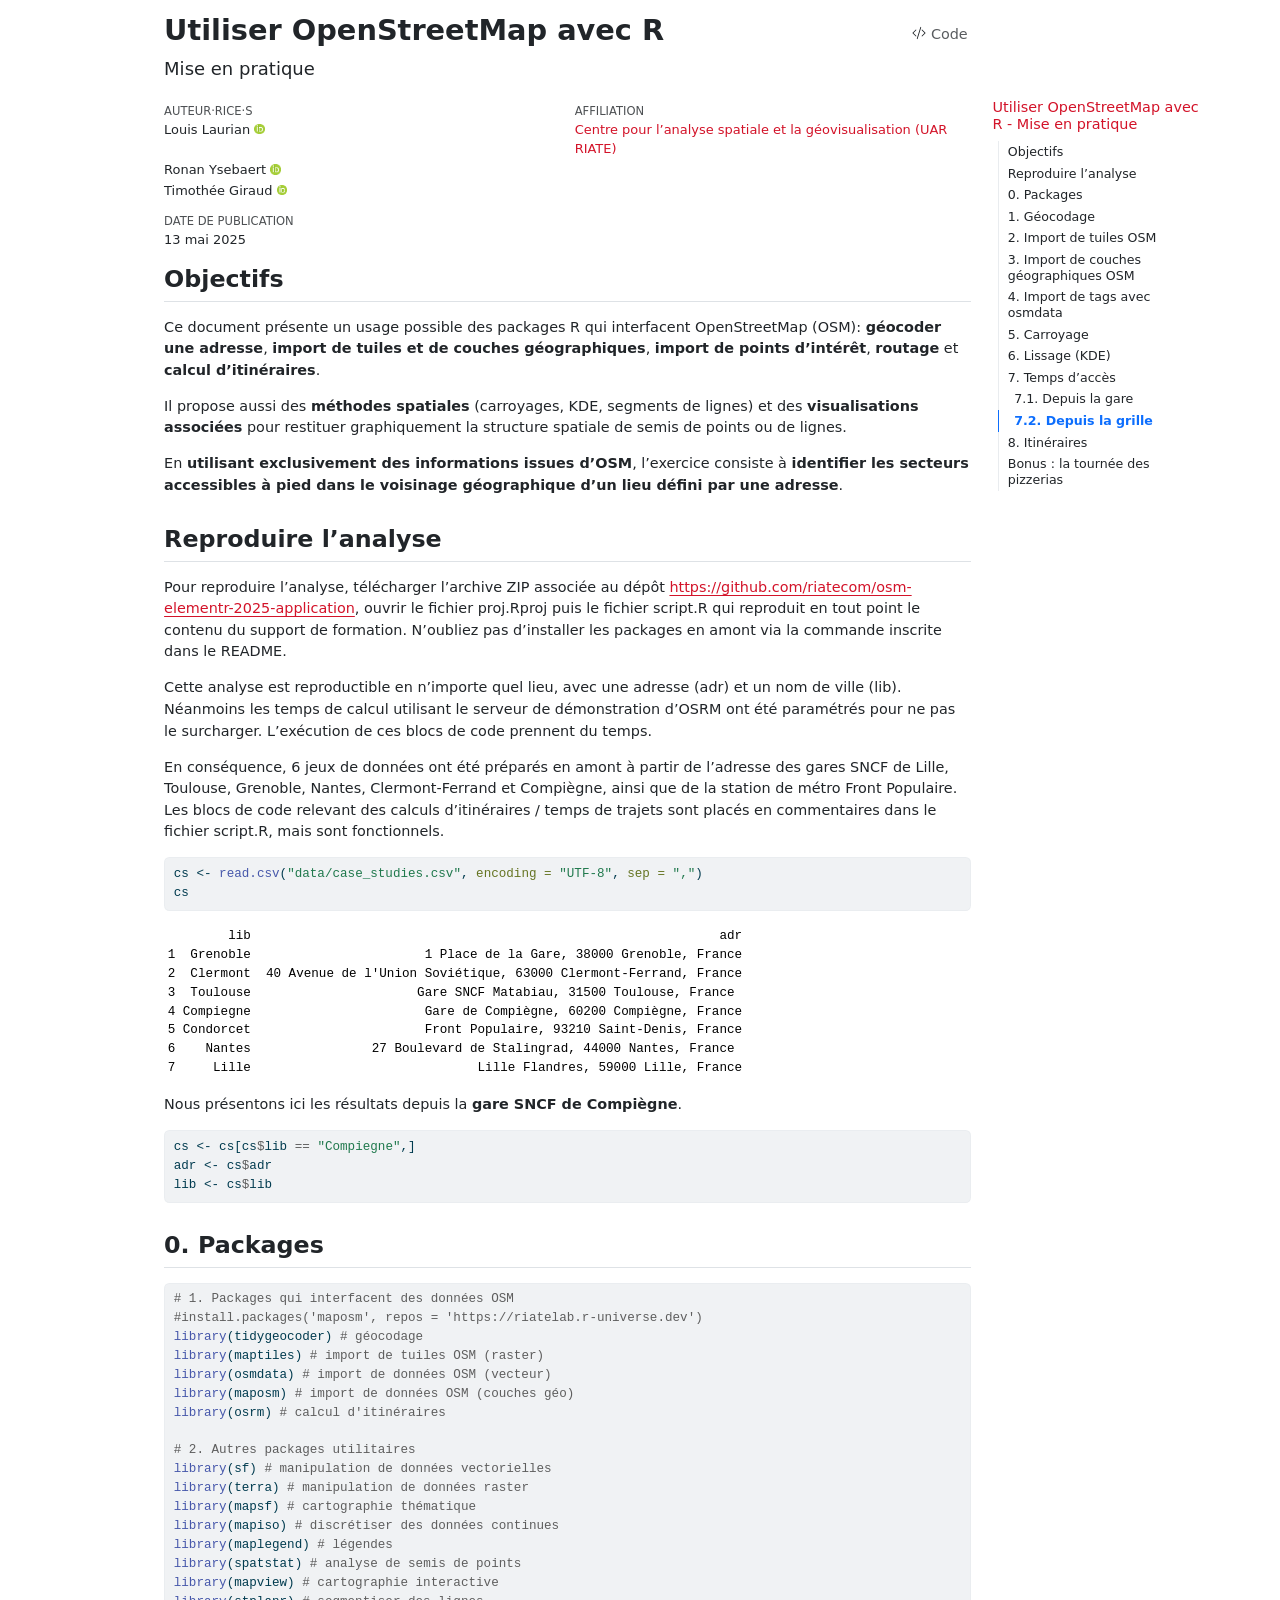
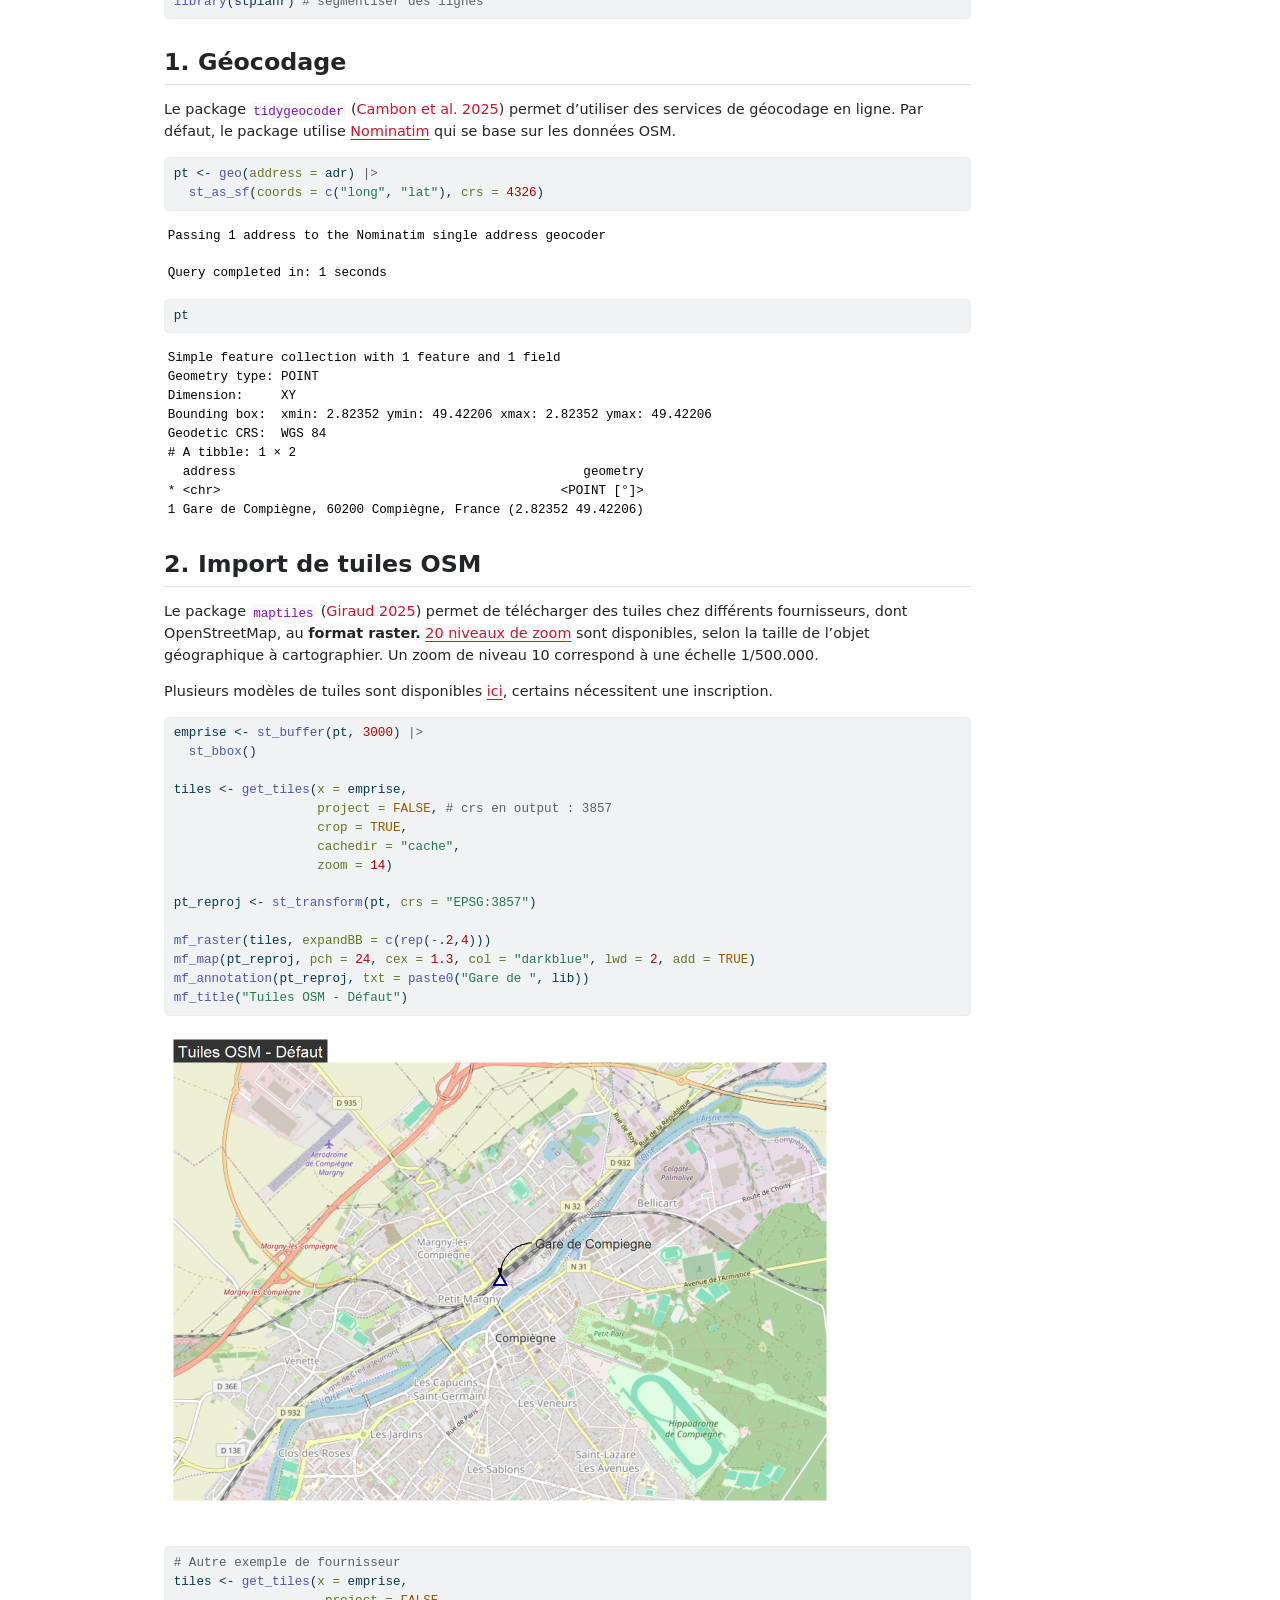
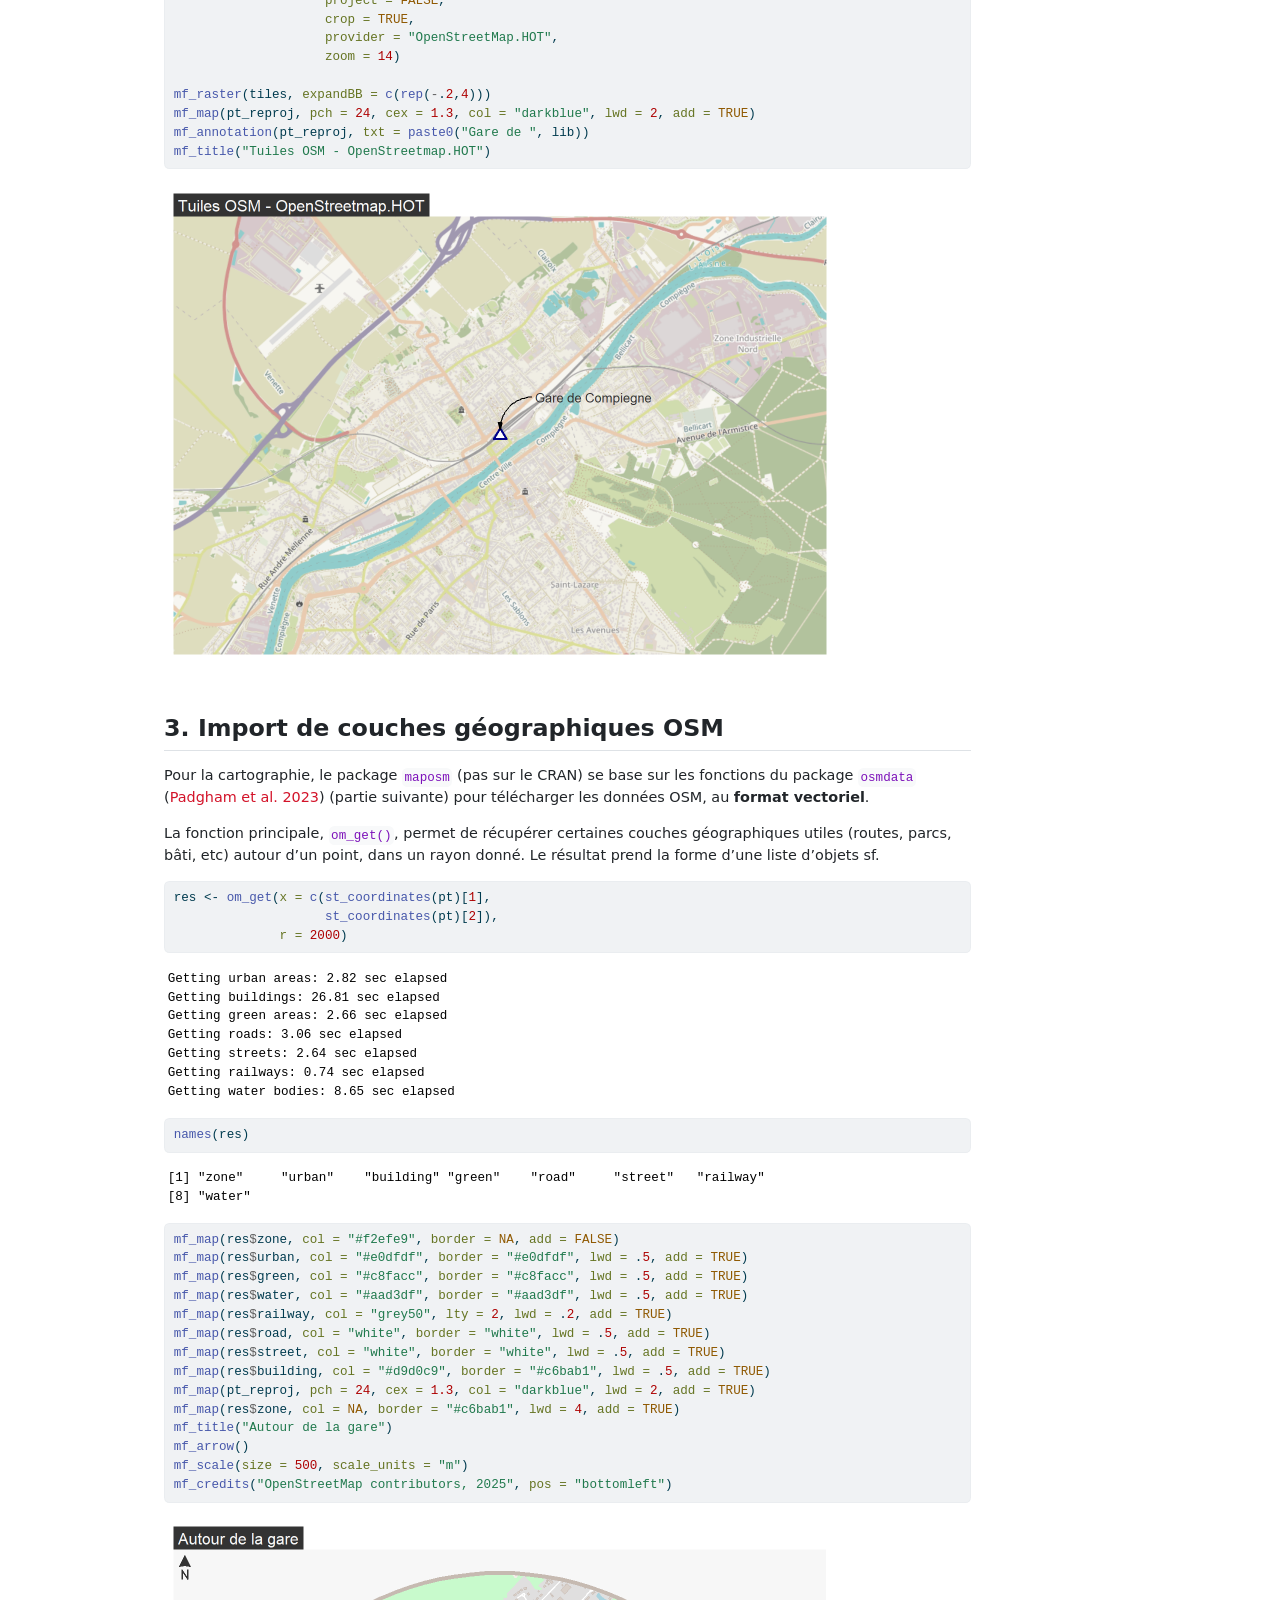
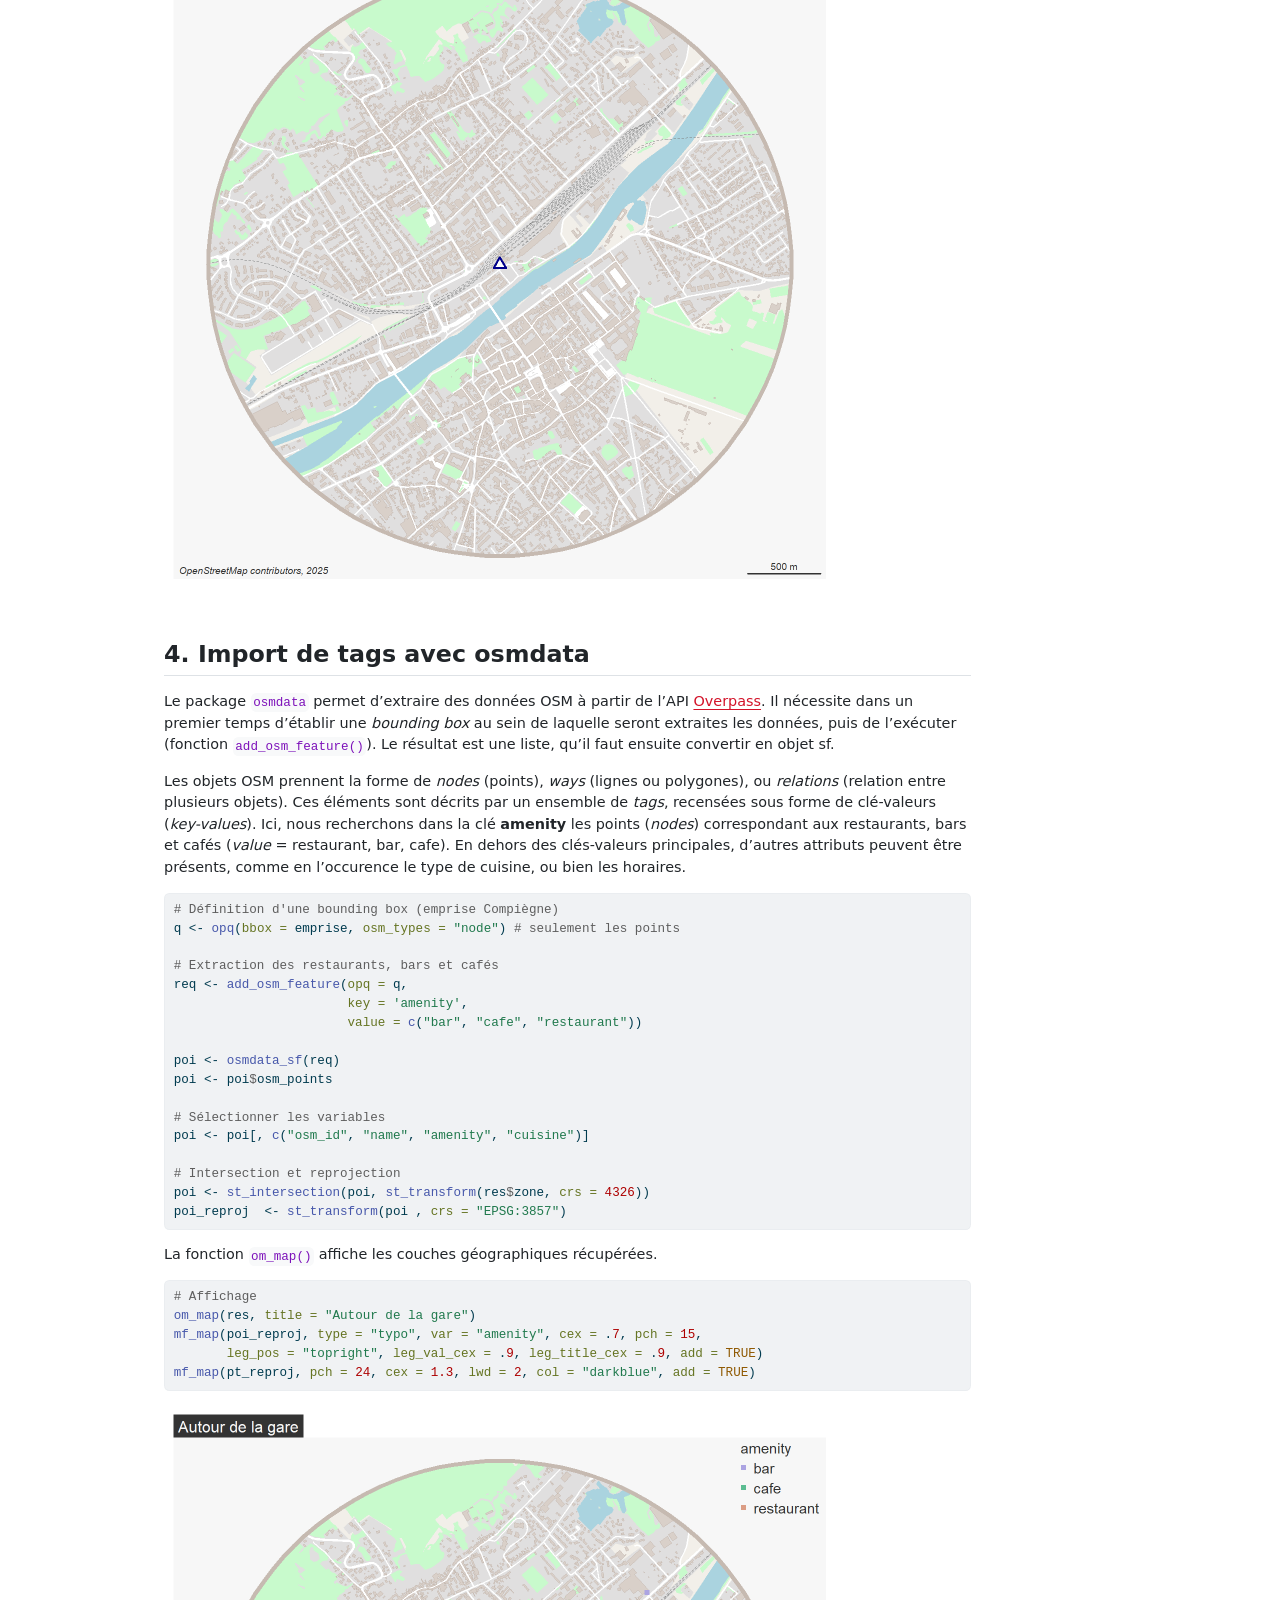
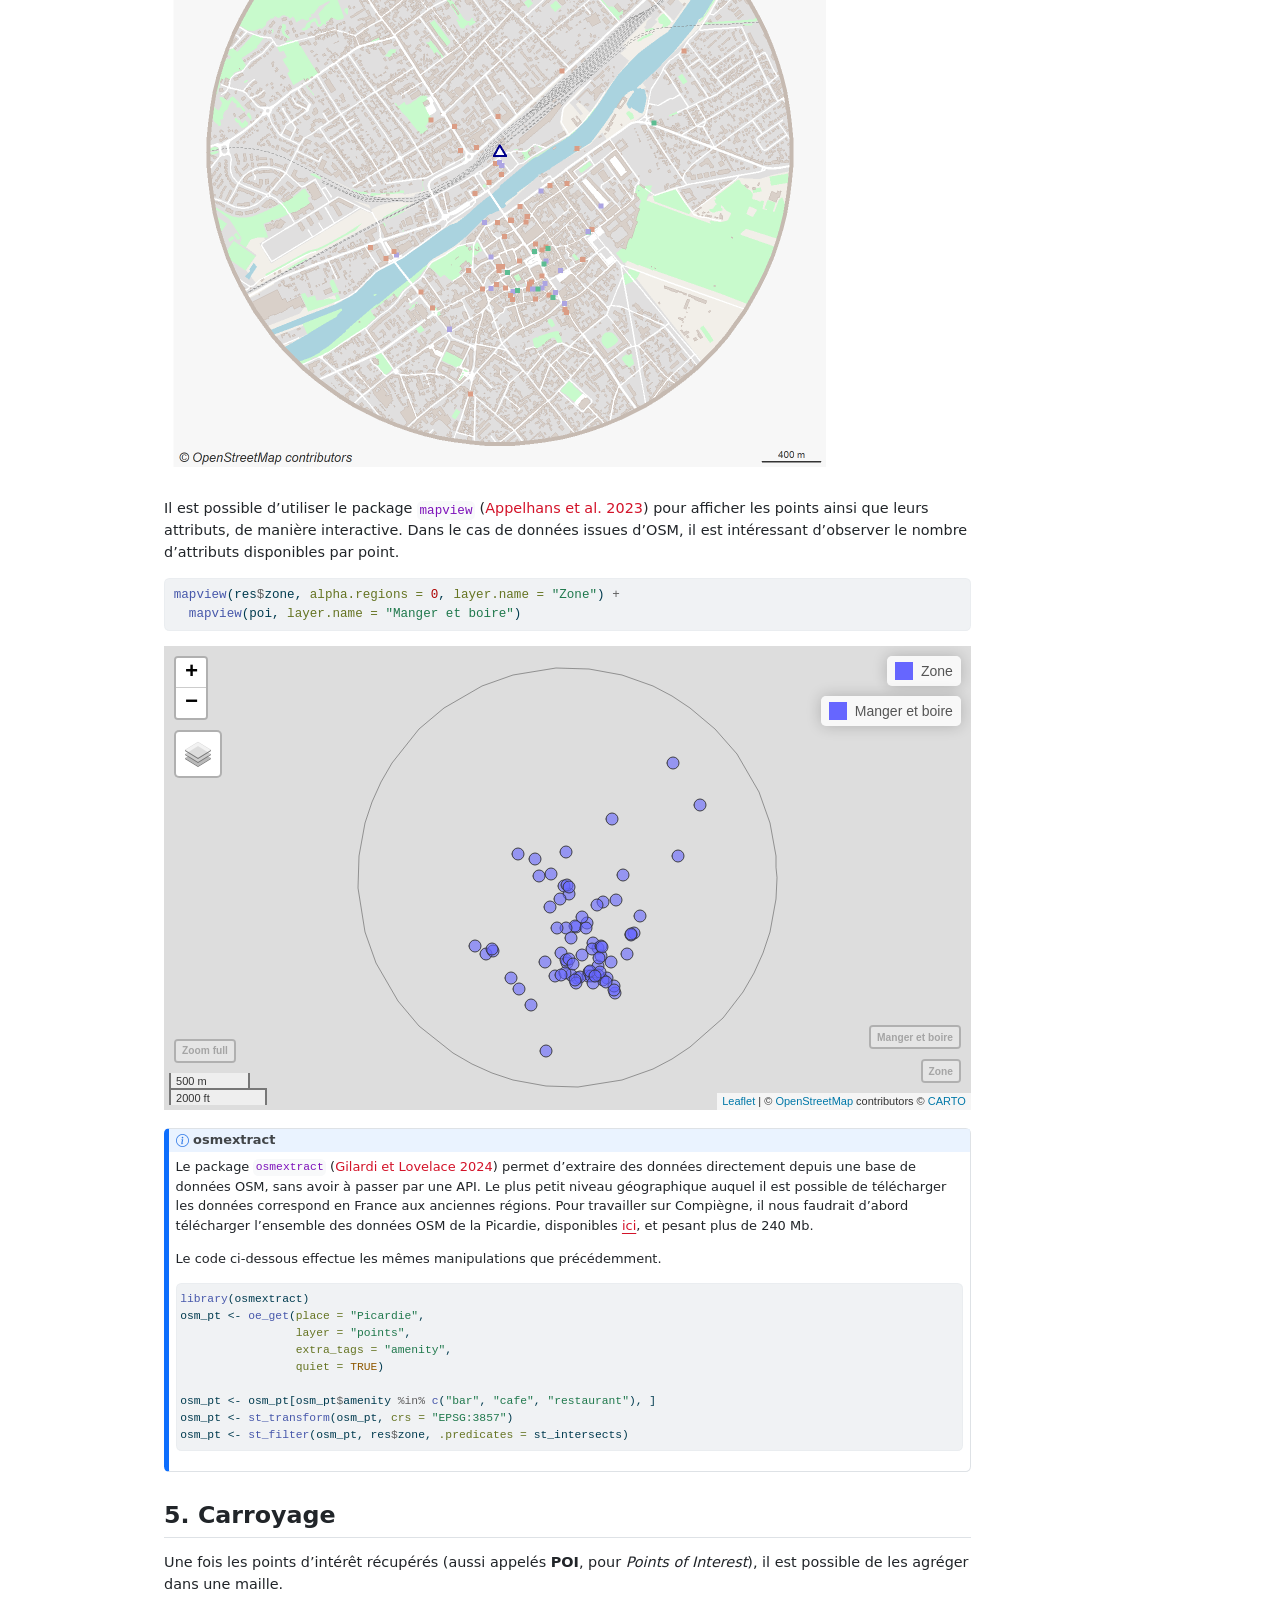
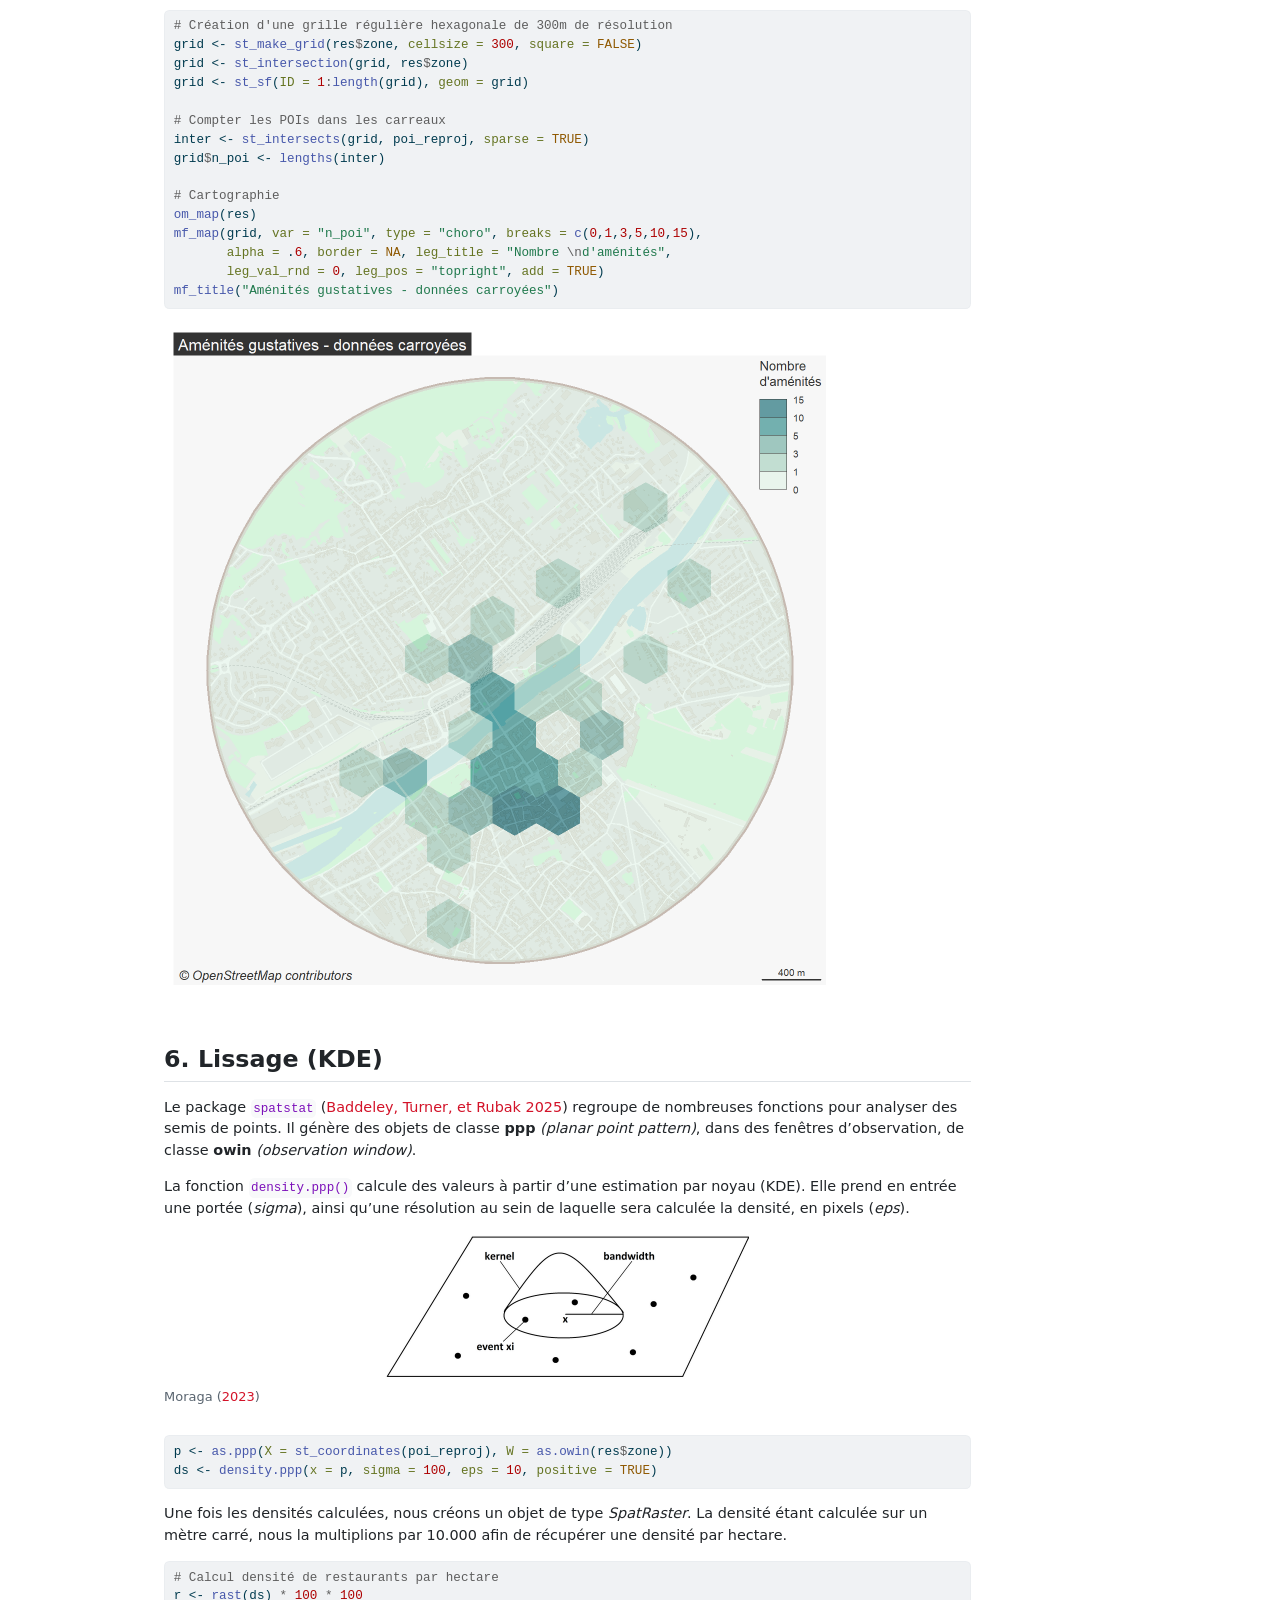
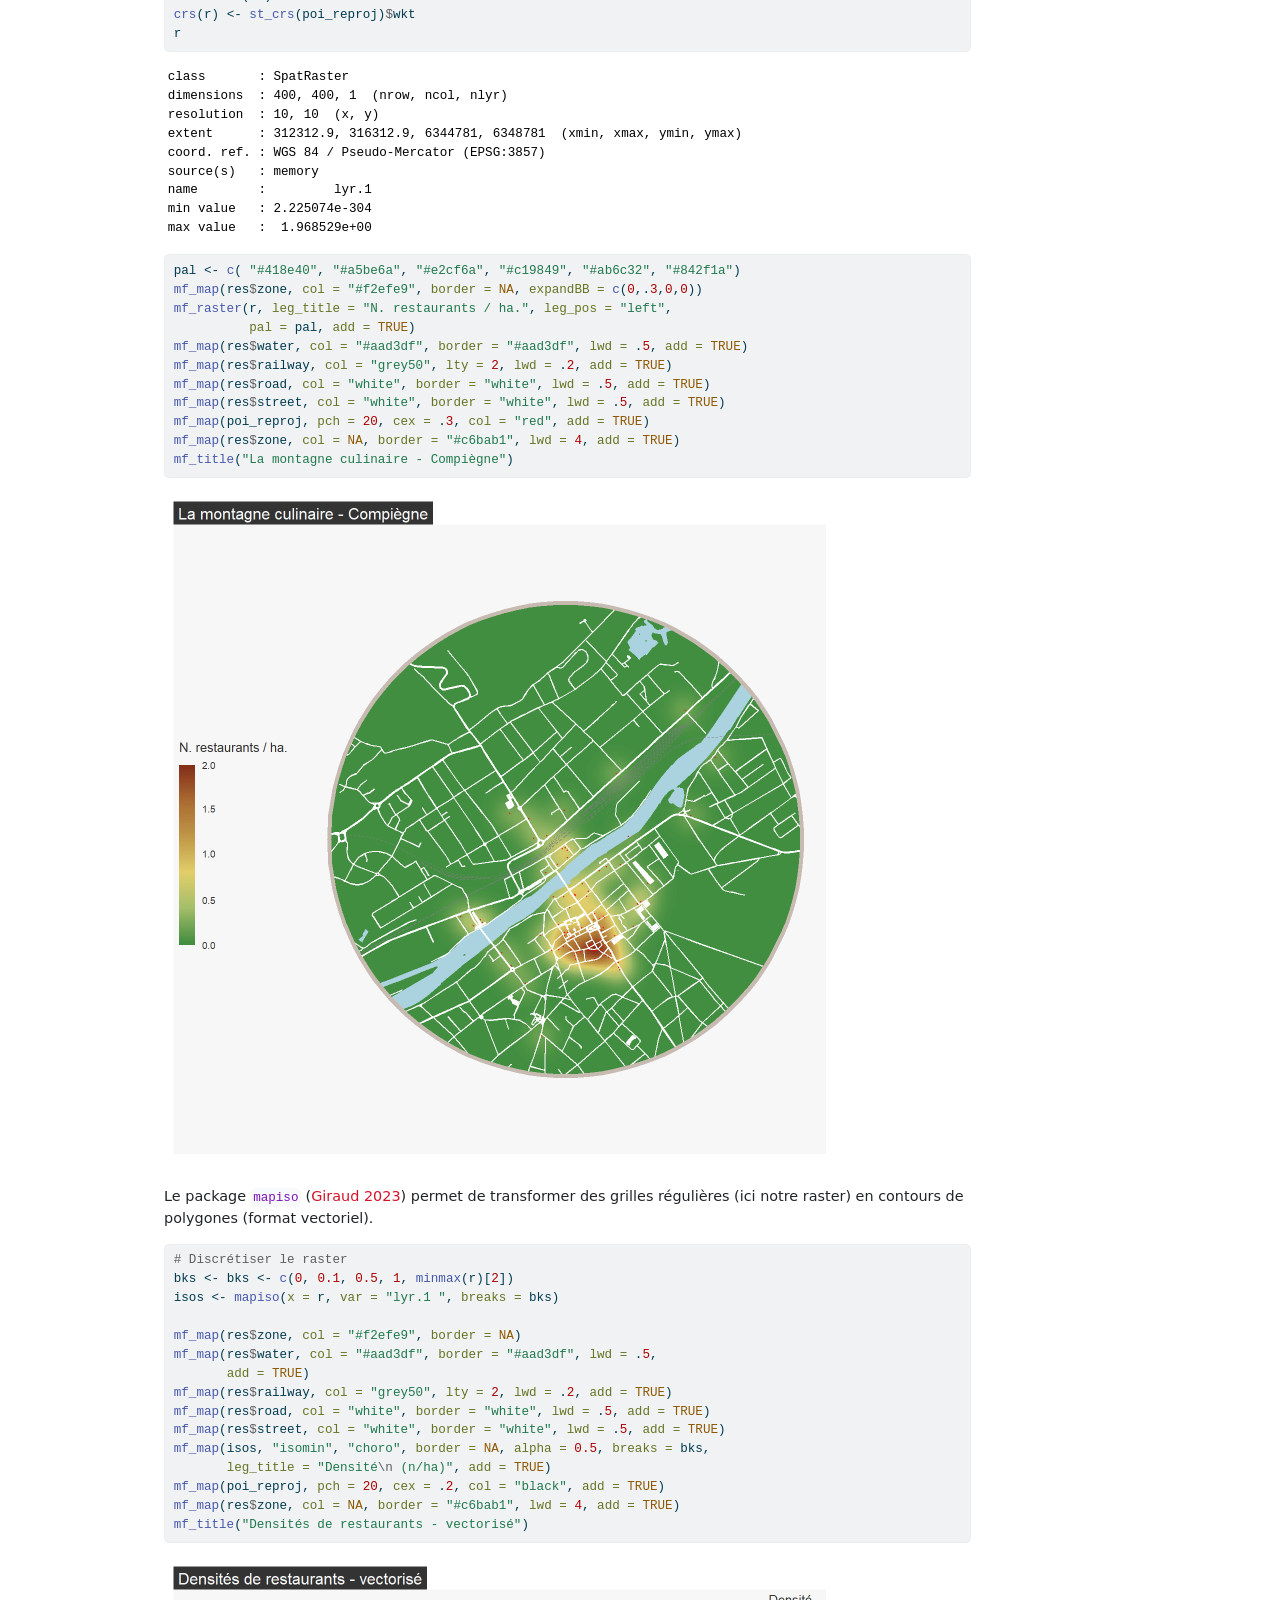
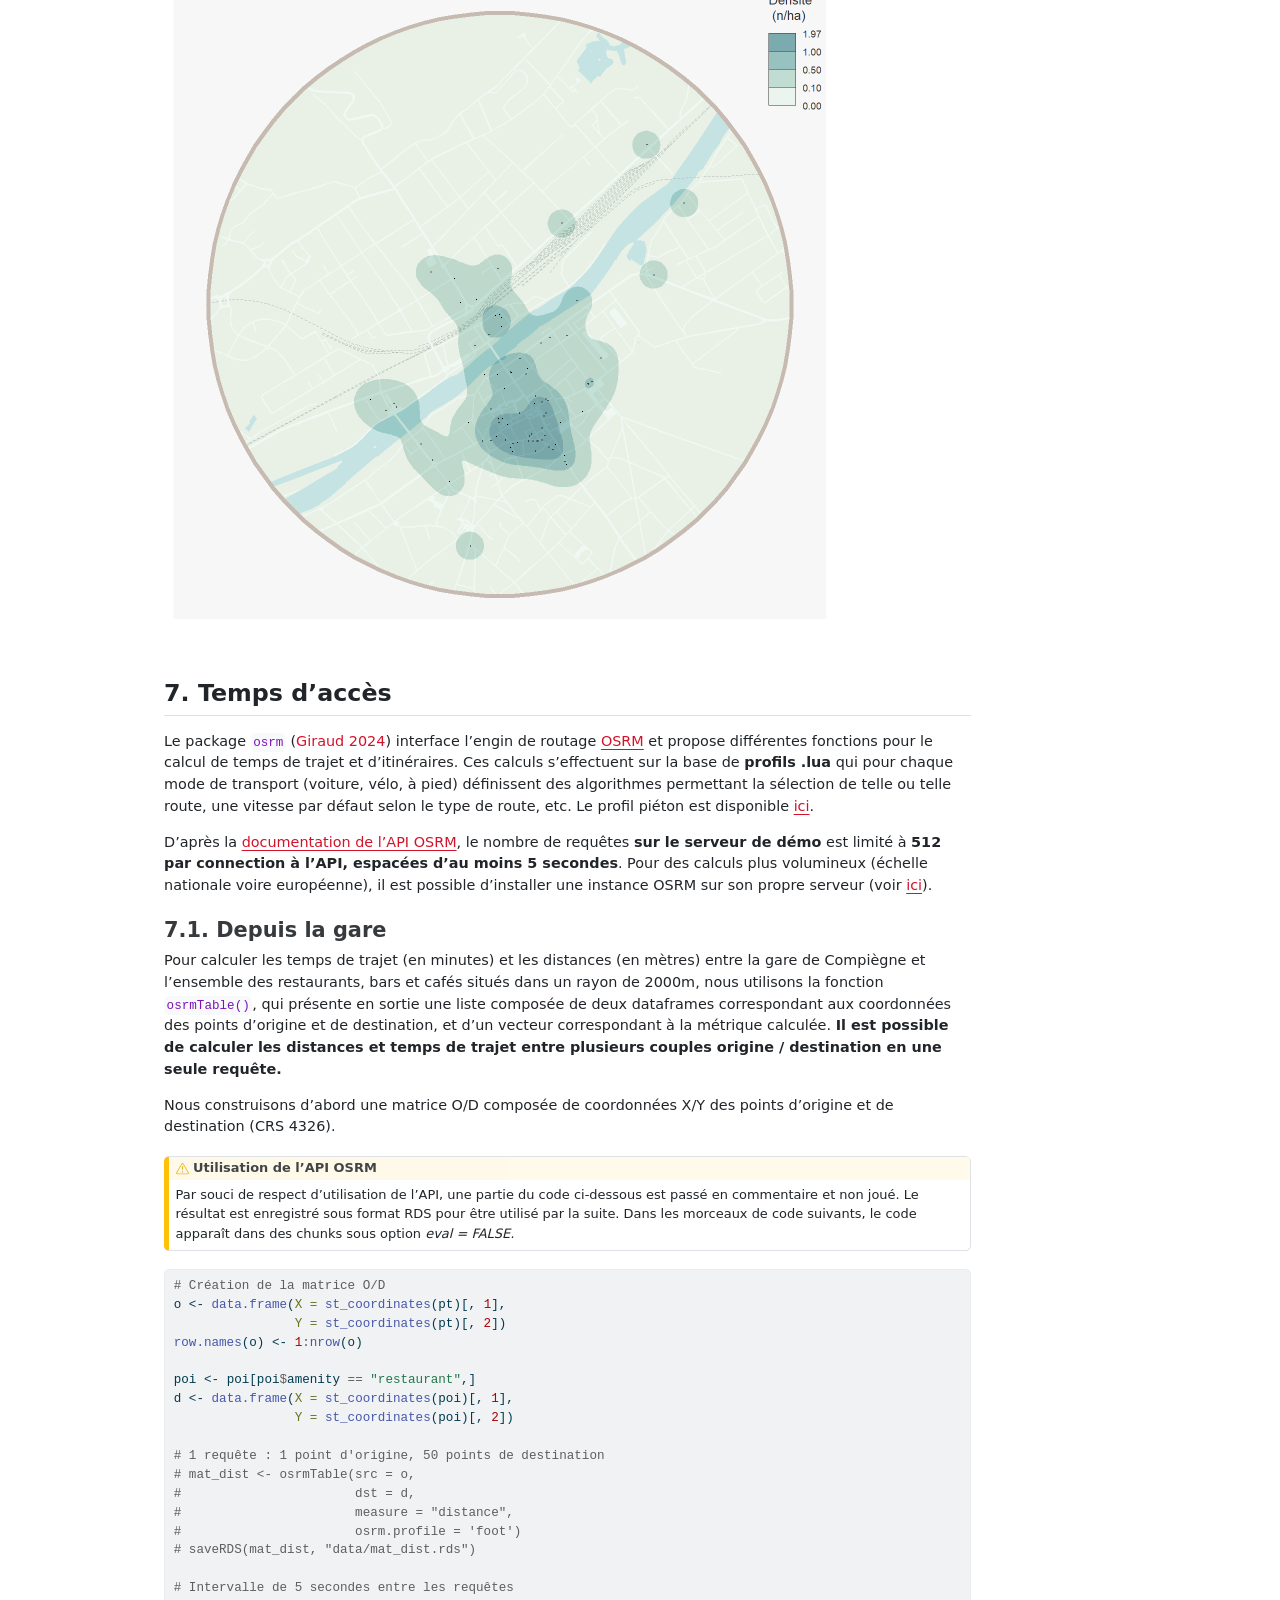
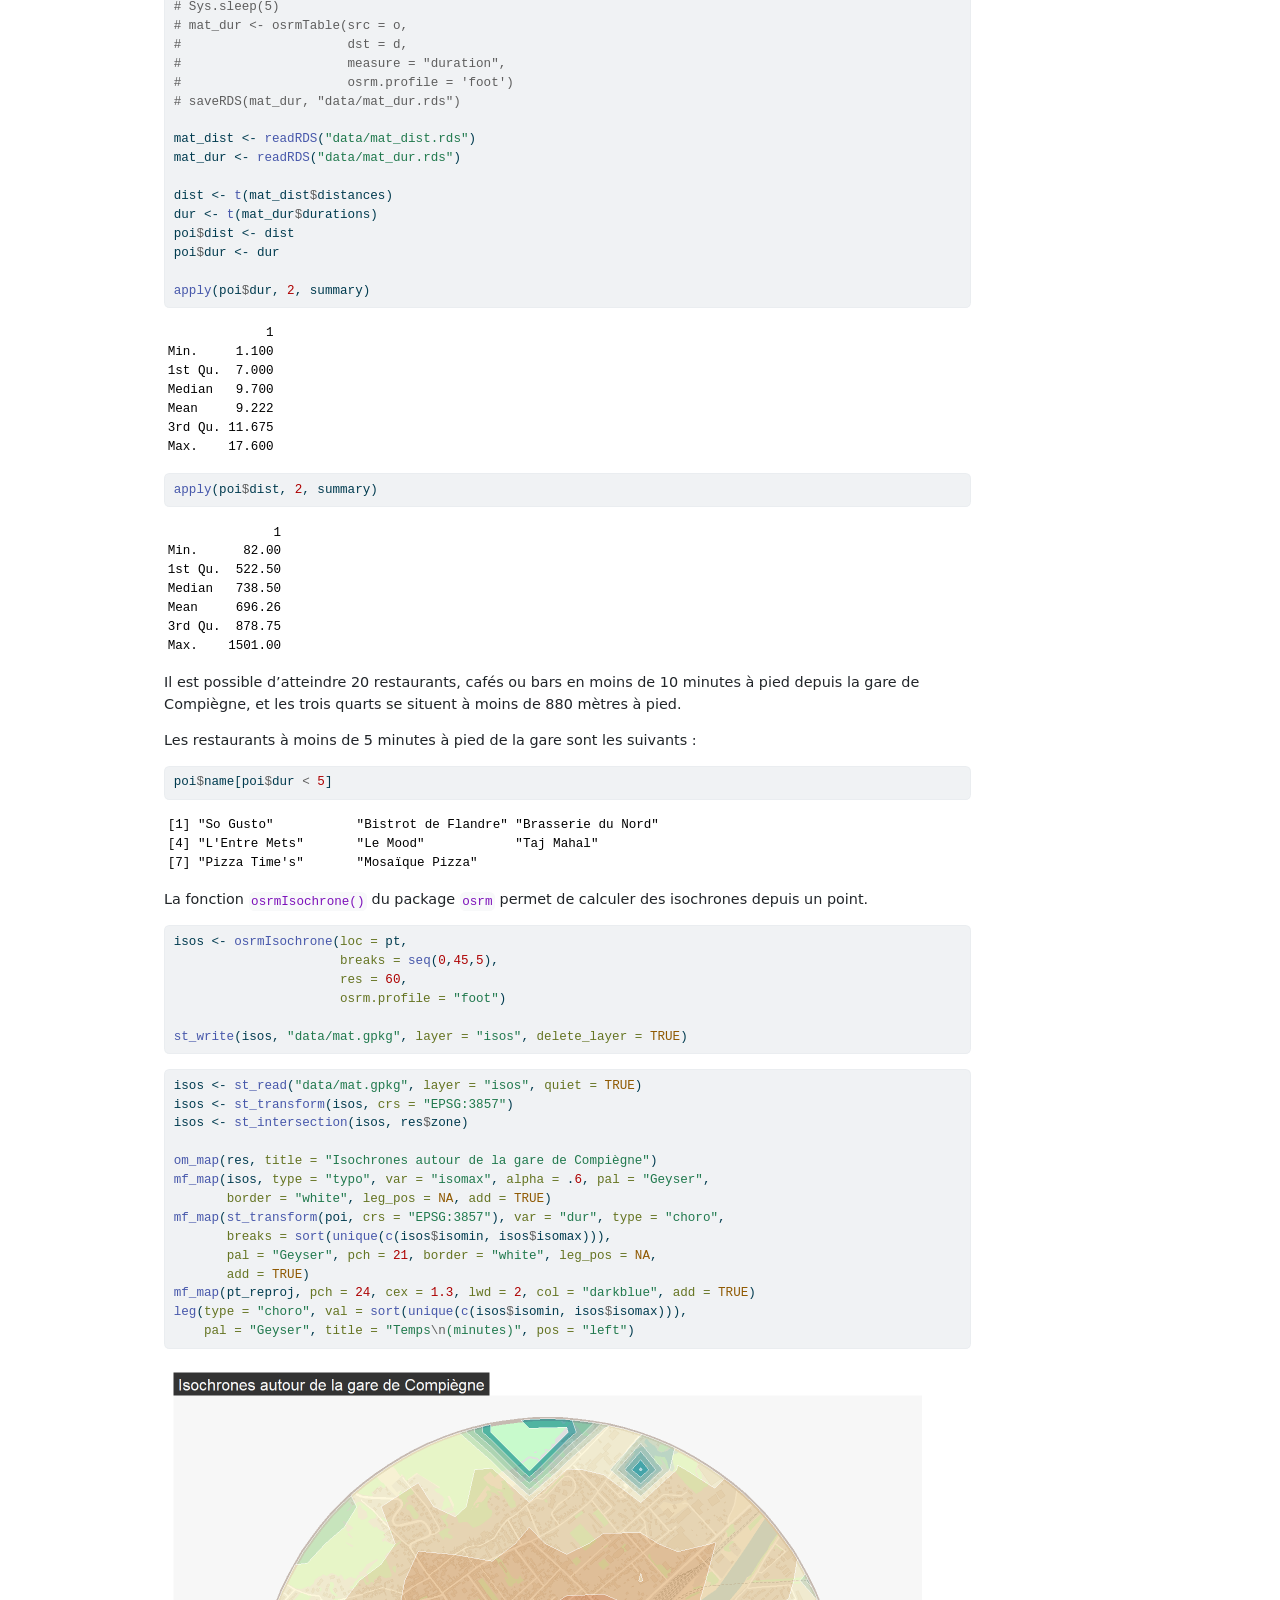
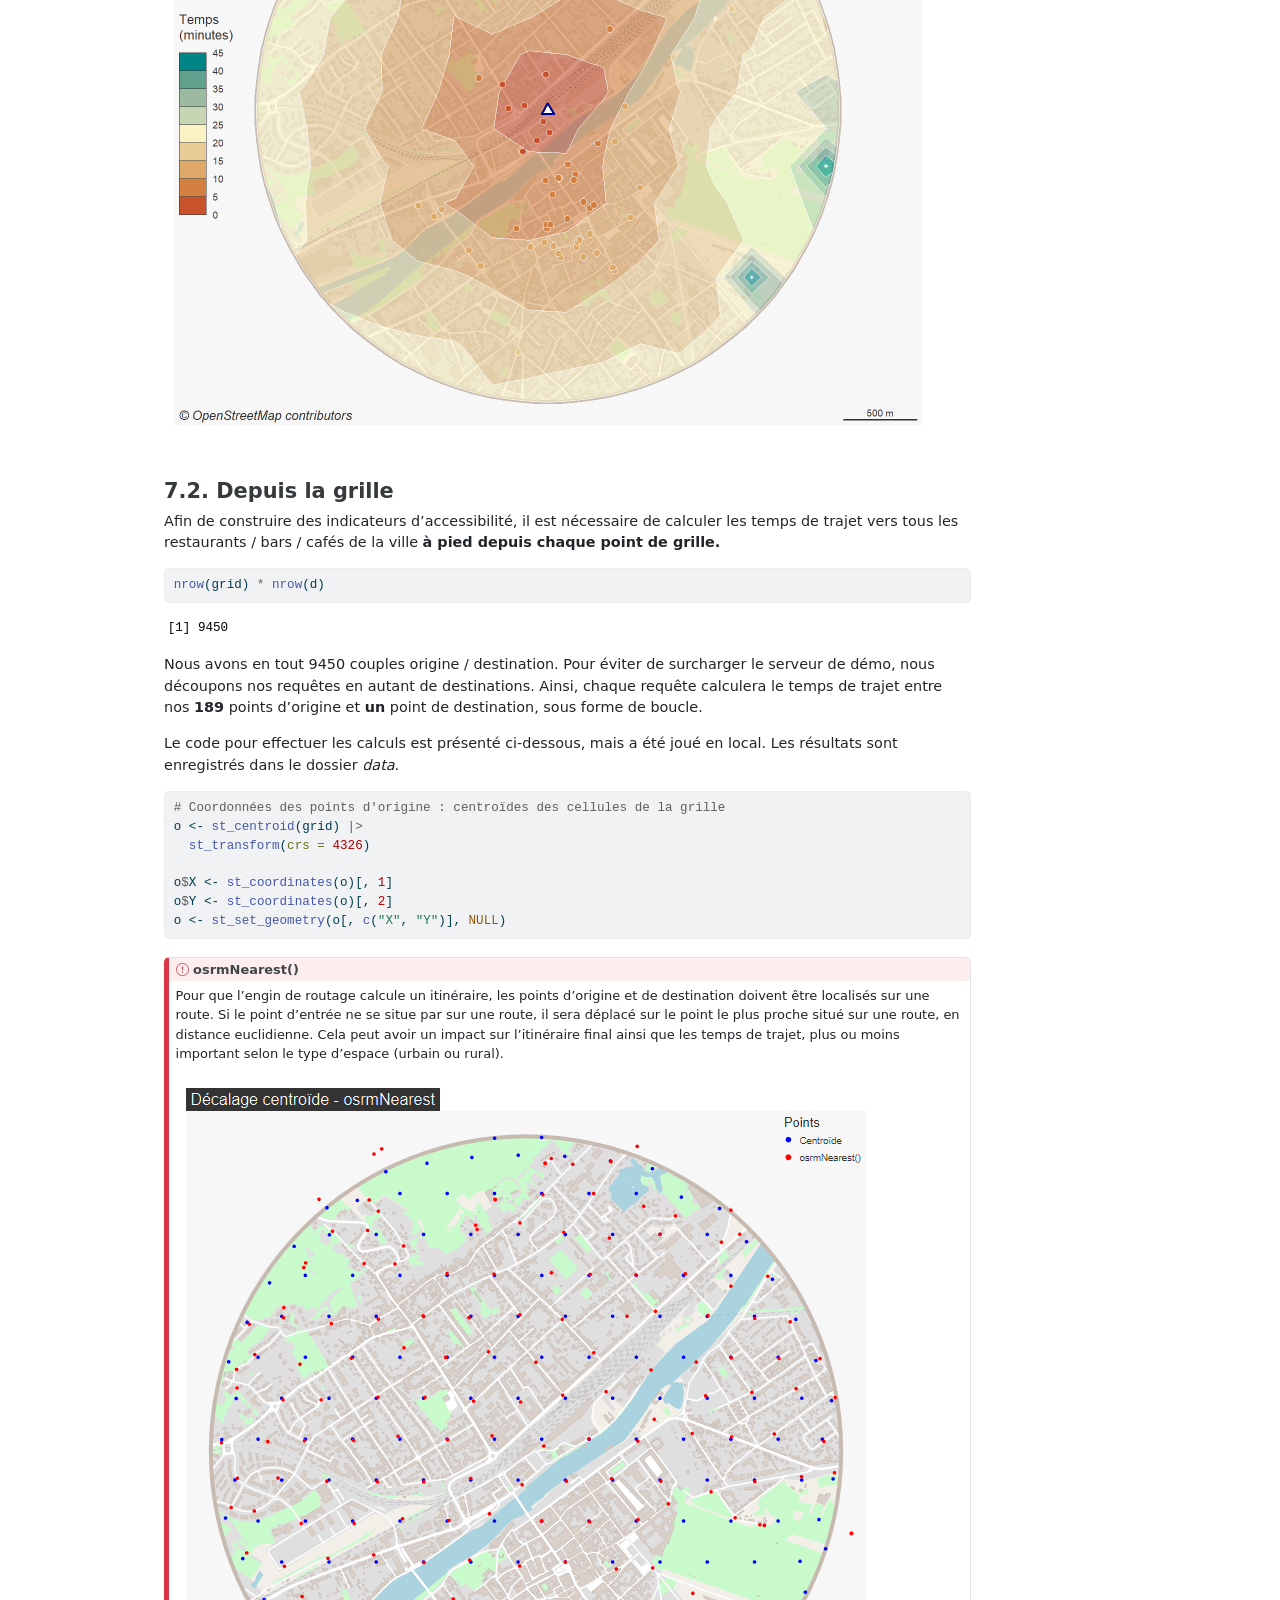
